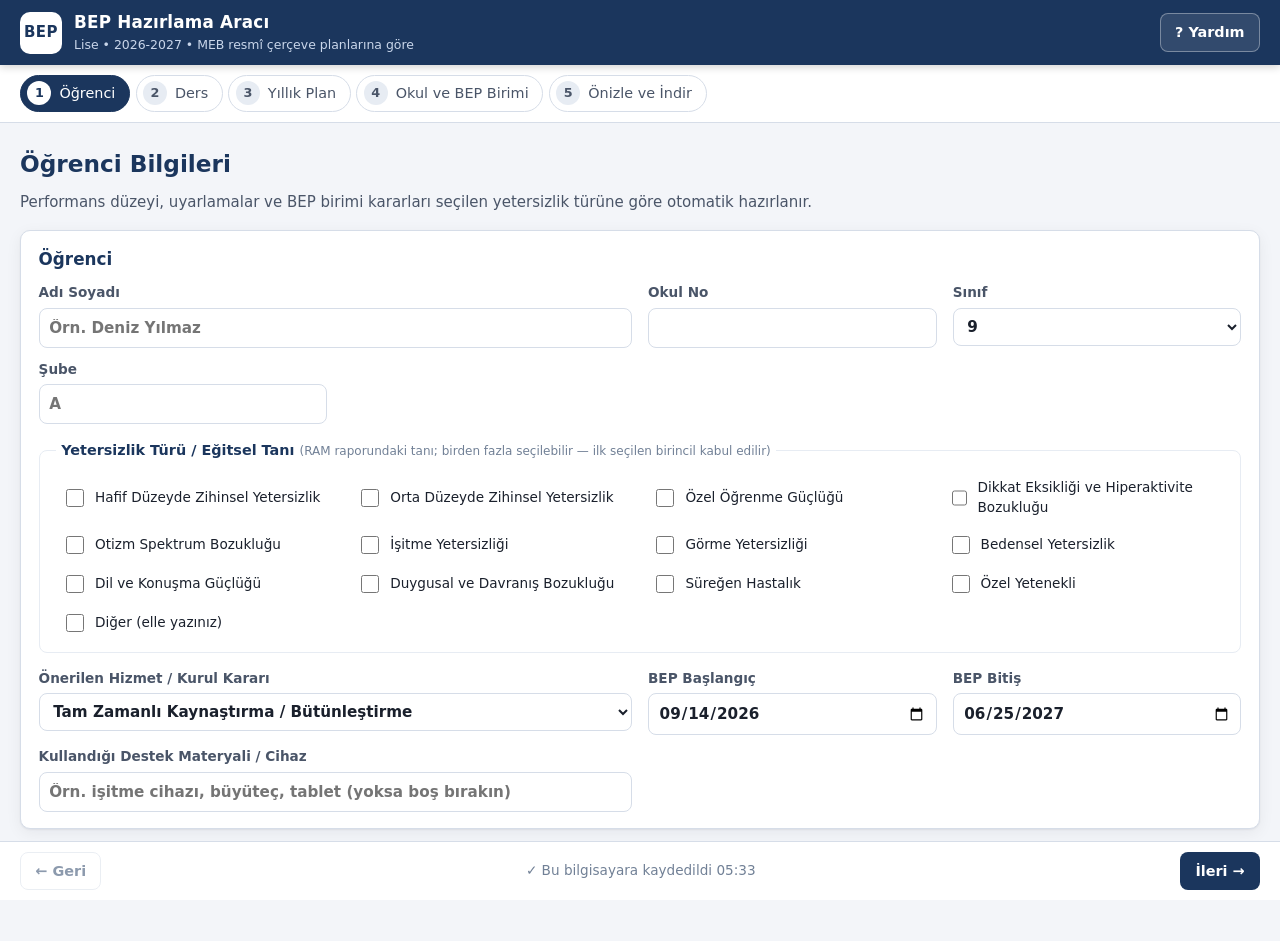
==== BEP_Hazirlama_Uygulamasi.html @ c1d7ea72 "Plan seçeneklerinde uygulanacak haftalık saati göster Plan (okul türü) listesi çerçeve planın kendi " ====
<!doctype html>
<html lang="tr">
<head>
<meta charset="utf-8">
<meta name="viewport" content="width=device-width, initial-scale=1">
<title>BEP Hazırlama Aracı – Lise (2026-2027)</title>
<style>
/* BEP Hazırlama Aracı — Arayüz stilleri */
:root {
  --lacivert: #1b365d;
  --lacivert-2: #24487a;
  --mavi: #2b6cb0;
  --mavi-acik: #e8f0fb;
  --zemin: #f3f5f9;
  --kart: #ffffff;
  --cizgi: #d6dde8;
  --cizgi-2: #e7ecf3;
  --yazi: #1a202c;
  --yazi-2: #4a5568;
  --yazi-3: #718096;
  --yesil: #2f855a;
  --yesil-acik: #e6f4ec;
  --amber: #92400e;
  --amber-acik: #fef3c7;
  --kirmizi: #c53030;
  --kirmizi-acik: #fdecec;
  --golge: 0 1px 2px rgba(15, 23, 42, .06), 0 4px 16px rgba(15, 23, 42, .06);
  --yaricap: 10px;
  font-family: "Segoe UI", system-ui, -apple-system, "Helvetica Neue", Arial, sans-serif;
}
* { box-sizing: border-box; }
[hidden] { display: none !important; }
html, body { margin: 0; padding: 0; }
body { background: var(--zemin); color: var(--yazi); font-size: 15px; line-height: 1.45; padding-bottom: 76px; }
a { color: var(--mavi); }
h1, h2, h3 { margin: 0; color: var(--lacivert); }
h1 { font-size: 1.45rem; }
h2 { font-size: 1.05rem; margin-bottom: .75rem; }
h2 small, legend small, label small { color: var(--yazi-3); font-weight: 400; }
.gizli-etiket { position: absolute; width: 1px; height: 1px; overflow: hidden; clip: rect(0 0 0 0); }

/* Üst çubuk */
.sabit-ust { position: sticky; top: 0; z-index: 30; }
.ust-cubuk { position: relative; display: flex; align-items: center; justify-content: space-between; gap: 1rem; flex-wrap: wrap;
  background: var(--lacivert); color: #fff; padding: .6rem 1.25rem; box-shadow: 0 2px 8px rgba(0,0,0,.18); }
.marka { display: flex; align-items: center; gap: .75rem; }
.marka strong { display: block; font-size: 1.05rem; letter-spacing: .2px; }
.marka small { color: #c9d6ea; font-size: .78rem; }
.logo { display: inline-grid; place-items: center; width: 42px; height: 42px; border-radius: 10px; background: #fff; color: var(--lacivert); font-weight: 800; letter-spacing: .5px; }
.ust-eylemler { display: flex; align-items: center; gap: .4rem; flex-wrap: wrap; }
.ust-eylemler .dugme.ikincil { background: rgba(255,255,255,.1); color: #fff; border-color: rgba(255,255,255,.35); }
.ust-eylemler .dugme.ikincil:hover { background: rgba(255,255,255,.2); }

/* Adımlar */
.adimlar { display: flex; gap: .35rem; padding: .6rem 1.25rem; background: #fff; border-bottom: 1px solid var(--cizgi); overflow-x: auto; }
.adimlar button { display: flex; align-items: center; gap: .5rem; border: 1px solid var(--cizgi); background: #fff; color: var(--yazi-2); border-radius: 999px; padding: .35rem .85rem .35rem .4rem; cursor: pointer; white-space: nowrap; font: inherit; font-size: .9rem; }
.adimlar button b { display: inline-grid; place-items: center; width: 24px; height: 24px; border-radius: 50%; background: var(--cizgi-2); color: var(--yazi-2); font-size: .8rem; }
.adimlar button.aktif { background: var(--lacivert); border-color: var(--lacivert); color: #fff; }
.adimlar button.aktif b { background: #fff; color: var(--lacivert); }
.adimlar button.tamam b { background: var(--yesil); color: #fff; }

main { max-width: 1280px; margin: 0 auto; padding: 1.25rem; }
.panel-baslik { display: flex; flex-wrap: wrap; align-items: flex-end; justify-content: space-between; gap: .5rem 1rem; margin: .25rem 0 1rem; }
.panel-baslik p { margin: .25rem 0 0; color: var(--yazi-2); flex-basis: 100%; order: 2; }
.panel-baslik h1 { order: 1; }
.panel-baslik .dugme { order: 1; }

.kart { background: var(--kart); border: 1px solid var(--cizgi); border-radius: var(--yaricap); padding: 1rem 1.1rem; box-shadow: var(--golge); margin-bottom: 1rem; }

/* Form */
.izgara { display: grid; grid-template-columns: repeat(4, minmax(0, 1fr)); gap: .75rem 1rem; }
.izgara .genis { grid-column: span 2; }
.izgara .tam { grid-column: 1 / -1; }
@media (max-width: 900px) { .izgara { grid-template-columns: repeat(2, minmax(0, 1fr)); } }
@media (max-width: 560px) { .izgara { grid-template-columns: 1fr; } .izgara .genis { grid-column: auto; } }
label { display: flex; flex-direction: column; gap: .3rem; font-size: .85rem; font-weight: 600; color: var(--yazi-2); }
label.onay { flex-direction: row; align-items: center; gap: .5rem; font-weight: 500; color: var(--yazi); }
input, select, textarea { font: inherit; font-size: .95rem; color: var(--yazi); background: #fff; border: 1px solid var(--cizgi); border-radius: 8px; padding: .5rem .6rem; width: 100%; min-width: 0; }
input[type=checkbox], input[type=radio] { width: 18px; height: 18px; accent-color: var(--lacivert); }
input[type=range] { padding: 0; }
textarea { resize: vertical; line-height: 1.45; }
input:focus, select:focus, textarea:focus, button:focus-visible { outline: 3px solid rgba(43,108,176,.35); outline-offset: 1px; border-color: var(--mavi); }
fieldset { border: 1px solid var(--cizgi-2); border-radius: 8px; margin: 1rem 0; padding: .75rem 1rem; }
legend { font-weight: 700; color: var(--lacivert); padding: 0 .35rem; font-size: .9rem; }
.secim-izgarasi { display: grid; grid-template-columns: repeat(auto-fill, minmax(250px, 1fr)); gap: .35rem .75rem; }
.secim-izgarasi label { flex-direction: row; align-items: center; font-weight: 500; color: var(--yazi); gap: .5rem; padding: .3rem .4rem; border-radius: 6px; }
.secim-izgarasi label:hover { background: var(--mavi-acik); }
.secim-izgarasi .sira { display: inline-grid; place-items: center; min-width: 20px; height: 20px; border-radius: 50%; background: var(--lacivert); color: #fff; font-size: .7rem; font-weight: 700; }

/* Düğmeler */
.dugme { display: inline-flex; align-items: center; justify-content: center; gap: .35rem; font: inherit; font-size: .9rem; font-weight: 600; border-radius: 8px; padding: .5rem .9rem; border: 1px solid transparent; cursor: pointer; text-decoration: none; transition: background .15s, box-shadow .15s; white-space: nowrap; }
.dugme.birincil { background: var(--lacivert); color: #fff; }
.dugme.birincil:hover { background: var(--lacivert-2); }
.dugme.ikincil { background: #fff; color: var(--lacivert); border-color: var(--cizgi); }
.dugme.ikincil:hover { background: var(--mavi-acik); }
.dugme.tehlike-cizgi { background: #fff; color: var(--kirmizi); border-color: #f2b8b8; }
.dugme.kucuk { padding: .3rem .6rem; font-size: .8rem; }
.dugme.buyuk { padding: .8rem 1.3rem; font-size: 1rem; }
.dugme:disabled { opacity: .5; cursor: not-allowed; }
.eylem-satiri { display: flex; align-items: center; gap: .75rem; flex-wrap: wrap; margin-top: .75rem; }

.bilgi-kutusu { margin-top: .75rem; background: var(--mavi-acik); border: 1px solid #c9dbf2; border-radius: 8px; padding: .65rem .8rem; font-size: .88rem; color: var(--lacivert); }
.bilgi-kutusu:empty { display: none; }
.bilgi-kutusu ul { margin: .35rem 0 0 1.1rem; padding: 0; }
.uyari-kutusu { margin: .75rem 0; background: var(--amber-acik); border: 1px solid #f6d77f; border-radius: 8px; padding: .65rem .8rem; color: var(--amber); font-size: .9rem; }
.hata-kutusu { background: var(--kirmizi-acik); border-color: #f2b8b8; color: var(--kirmizi); }
.aciklama { color: var(--yazi-2); font-size: .88rem; margin: .25rem 0 .75rem; }
.durum-metni { color: var(--yazi-3); font-size: .85rem; }
details.ek-ayar { margin-top: .6rem; font-size: .88rem; }
details.ek-ayar summary { cursor: pointer; color: var(--mavi); }
details.ek-ayar label { margin-top: .5rem; }

/* Öneri çipleri */
.cipler { display: flex; flex-wrap: wrap; gap: .35rem; margin-bottom: .5rem; }
.cip { font: inherit; font-size: .8rem; text-align: left; border: 1px dashed #9fb6d6; background: #f7faff; color: var(--lacivert); border-radius: 14px; padding: .25rem .65rem; cursor: pointer; max-width: 100%; }
.cip:hover { background: var(--mavi-acik); border-style: solid; }
.cip::before { content: "+ "; font-weight: 700; }
.seviye-oneriler { display: grid; gap: .5rem; margin-bottom: .6rem; }
.seviye-satiri { display: flex; flex-wrap: wrap; align-items: center; gap: .35rem; font-size: .82rem; }
.seviye-satiri b { min-width: 170px; color: var(--lacivert); }

/* Plan düzenleyici */
.ayarlar-kart .izgara { align-items: end; }
.sinav-girisleri { display: flex; gap: .4rem; }
.sinav-girisleri input { width: 68px; }
.plan-duzenleyici { background: #fff; border: 1px solid var(--cizgi); border-radius: var(--yaricap); box-shadow: var(--golge); overflow: auto; max-height: 72vh; }
.plan-duzenleyici:empty { display: none; }
table.plan { border-collapse: separate; border-spacing: 0; width: 100%; min-width: 1150px; font-size: .82rem; }
table.plan th { position: sticky; top: 0; z-index: 2; background: var(--lacivert); color: #fff; text-align: left; padding: .45rem .5rem; font-size: .75rem; letter-spacing: .2px; }
table.plan td { border-bottom: 1px solid var(--cizgi-2); border-right: 1px solid var(--cizgi-2); padding: .3rem; vertical-align: top; }
table.plan tr.ay-sonu td { border-bottom: 3px solid var(--lacivert); }
table.plan td.hafta-hucre { width: 98px; background: #f8fafc; font-weight: 700; color: var(--lacivert); font-size: .78rem; }
table.plan td.hafta-hucre small { display: block; font-weight: 500; color: var(--yazi-2); }
table.plan td.hafta-hucre .ay { display: inline-block; margin-bottom: .2rem; padding: 0 .35rem; border-radius: 4px; background: var(--mavi-acik); font-size: .68rem; }
table.plan td.hafta-hucre .sinav-rozet { display: inline-block; margin-top: .25rem; background: #fde68a; color: #7c2d12; font-size: .65rem; padding: 0 .3rem; border-radius: 4px; }
table.plan textarea { font-size: .8rem; padding: .35rem .4rem; border-color: transparent; background: transparent; min-height: 64px; resize: vertical; border-radius: 6px; }
table.plan textarea:hover { border-color: var(--cizgi); background: #fff; }
table.plan textarea:focus { background: #fff; }
table.plan textarea.duzenlendi { background: #fffbea; border-color: #f6d77f; }
table.plan tr.tatil td { background: var(--amber-acik); color: var(--amber); font-weight: 700; text-align: center; padding: .5rem; }
table.plan tr.ozel td.hafta-hucre { background: #eef6f1; }
table.plan .kda-araclar { display: flex; gap: .3rem; margin-top: .2rem; }
table.plan .kda-araclar select { font-size: .74rem; padding: .2rem .3rem; border-radius: 6px; color: var(--yazi-2); }
.sutun-genislik-unite { width: 15%; } .sutun-genislik-kda { width: 30%; }

/* Uyarlama listeleri */
.uyarlama-listesi { display: grid; gap: .5rem; }
.uyarlama { display: grid; grid-template-columns: 26px 260px 1fr 34px; gap: .5rem; align-items: start; padding: .45rem; border: 1px solid var(--cizgi-2); border-radius: 8px; background: #fbfcfe; }
.uyarlama.pasif { opacity: .55; }
.uyarlama input[type=checkbox] { margin-top: .55rem; }
.uyarlama textarea { min-height: 54px; }
@media (max-width: 900px) { .uyarlama { grid-template-columns: 26px 1fr 34px; } .uyarlama textarea { grid-column: 2 / 4; } }
.sil-dugme { border: 1px solid var(--cizgi); background: #fff; color: var(--kirmizi); border-radius: 6px; cursor: pointer; height: 32px; font-size: 1rem; }
.izleme-satiri { display: grid; grid-template-columns: 70px 1fr 1fr; gap: .5rem; margin-bottom: .5rem; align-items: start; }
.izleme-satiri b { color: var(--lacivert); padding-top: .5rem; }
@media (max-width: 900px) { .izleme-satiri { grid-template-columns: 60px 1fr; } .izleme-satiri textarea:last-child { grid-column: 2; } }
.ozel-unite { display: grid; grid-template-columns: 1fr 120px 34px; gap: .5rem; margin-bottom: .6rem; padding: .6rem; border: 1px solid var(--cizgi-2); border-radius: 8px; background: #fbfcfe; }
.ozel-unite textarea { grid-column: 1 / -1; }

/* Önizleme */
.indirme-cubugu { display: flex; align-items: center; gap: .75rem; flex-wrap: wrap; margin-bottom: 1rem; }
.indirme-cubugu .olcek { flex-direction: row; align-items: center; margin-left: auto; font-weight: 500; }
.indirme-cubugu .olcek input { width: 160px; }
.kontrol-listesi { display: grid; gap: .35rem; margin-bottom: 1rem; }
.kontrol-listesi:empty { display: none; }
.kontrol { display: flex; gap: .5rem; align-items: flex-start; padding: .45rem .7rem; border-radius: 8px; font-size: .88rem; }
.kontrol.tamam { background: var(--yesil-acik); color: var(--yesil); }
.kontrol.uyari { background: var(--amber-acik); color: var(--amber); }
.kontrol.hata { background: var(--kirmizi-acik); color: var(--kirmizi); }
.kontrol button { margin-left: auto; }
.onizleme-kapsayici { background: #e2e8f0; border-radius: var(--yaricap); padding: 1rem; overflow: auto; max-height: 80vh; }
.onizleme-kapsayici .sayfa { zoom: var(--olcek, .6); }

/* Alt gezinme */
.alt-gezinme { position: fixed; left: 0; right: 0; bottom: 0; z-index: 25; display: flex; justify-content: space-between; align-items: center; gap: 1rem; padding: .6rem 1.25rem; background: rgba(255,255,255,.96); border-top: 1px solid var(--cizgi); backdrop-filter: blur(4px); }

/* Diyaloglar ve bildirim */
.diyalog { border: none; border-radius: 12px; padding: 1.25rem 1.4rem; max-width: 760px; width: calc(100% - 2rem); box-shadow: 0 20px 60px rgba(0,0,0,.3); }
.diyalog.genis-diyalog { max-width: 980px; }
.diyalog::backdrop { background: rgba(15,23,42,.45); }
.diyalog textarea { width: 100%; }
.diyalog-alt { display: flex; justify-content: flex-end; gap: .5rem; margin-top: 1rem; }
.bildirim { position: fixed; right: 1rem; bottom: 84px; z-index: 50; display: grid; gap: .5rem; }
.bildirim div { background: var(--lacivert); color: #fff; padding: .6rem .9rem; border-radius: 8px; box-shadow: var(--golge); font-size: .9rem; max-width: 380px; animation: gir .2s ease-out; }
.bildirim div.hata { background: var(--kirmizi); }
@keyframes gir { from { transform: translateY(8px); opacity: 0; } to { transform: none; opacity: 1; } }
#yardimIcerik h2 { margin-top: 1rem; }
#yardimIcerik li { margin-bottom: .3rem; }
#yazdirma-alani { display: none; }

@media print {
  body { background: #fff; padding: 0; }
  .ust-cubuk, .adimlar, main, .alt-gezinme, .bildirim, dialog { display: none !important; }
  #yazdirma-alani { display: block !important; }
}

</style>
</head>
<body>

<div class="sabit-ust">
<header class="ust-cubuk">
  <div class="marka">
    <span class="logo" aria-hidden="true">BEP</span>
    <div>
      <strong>BEP Hazırlama Aracı</strong>
      <small>Lise • <span id="egitimYiliEtiket">2026-2027</span> • MEB resmî çerçeve planlarına göre</small>
    </div>
  </div>
  <div class="ust-eylemler">
    <button type="button" id="btnYardim" class="dugme ikincil" title="Kullanım ve kaynaklar">? Yardım</button>
  </div>
</header>

<nav class="adimlar" id="adimlar" aria-label="Adımlar">
  <button type="button" data-adim="1"><b>1</b><span>Öğrenci</span></button>
  <button type="button" data-adim="2"><b>2</b><span>Ders</span></button>
  <button type="button" data-adim="3"><b>3</b><span>Yıllık Plan</span></button>
  <button type="button" data-adim="4"><b>4</b><span>Okul ve BEP Birimi</span></button>
  <button type="button" data-adim="5"><b>5</b><span>Önizle ve İndir</span></button>
</nav>
</div>

<main id="icerik">
  <!-- ADIM 1 -->
  <section class="panel" data-panel="1">
    <div class="panel-baslik">
      <h1>Öğrenci Bilgileri</h1>
      <p>Performans düzeyi, uyarlamalar ve BEP birimi kararları seçilen yetersizlik türüne göre otomatik hazırlanır.</p>
    </div>
    <div class="kart">
      <h2>Öğrenci</h2>
      <div class="izgara">
        <label class="genis">Adı Soyadı<input data-alan="ogrenci.ad" placeholder="Örn. Deniz Yılmaz" autocomplete="off"></label>
        <label>Okul No<input data-alan="ogrenci.no" inputmode="numeric"></label>
        <label>Sınıf
          <select data-alan="ogrenci.sinif">
            <option value="H">Hazırlık</option><option value="9">9</option><option value="10">10</option><option value="11">11</option><option value="12">12</option>
          </select>
        </label>
        <label>Şube<input data-alan="ogrenci.sube" maxlength="4" placeholder="A"></label>
      </div>
      <fieldset class="yetersizlik">
        <legend>Yetersizlik Türü / Eğitsel Tanı <small>(RAM raporundaki tanı; birden fazla seçilebilir — ilk seçilen birincil kabul edilir)</small></legend>
        <div id="yetersizlikListesi" class="secim-izgarasi"></div>
        <label id="yetersizlikDigerKutu" hidden>Diğer tanı<input data-alan="ogrenci.yetersizlikMetni"></label>
      </fieldset>
      <div class="izgara">
        <label class="genis">Önerilen Hizmet / Kurul Kararı
          <select data-alan="ogrenci.hizmet">
            <option>Tam Zamanlı Kaynaştırma / Bütünleştirme</option>
            <option>Yarı Zamanlı Kaynaştırma / Bütünleştirme (Özel Eğitim Sınıfı)</option>
            <option>Tam Zamanlı Kaynaştırma / Bütünleştirme + Destek Eğitim Odası</option>
            <option>Evde / Hastanede Eğitim</option>
          </select>
        </label>
        <label>BEP Başlangıç<input type="date" data-alan="ogrenci.bepBaslangic"></label>
        <label>BEP Bitiş<input type="date" data-alan="ogrenci.bepBitis"></label>
        <label class="genis">Kullandığı Destek Materyali / Cihaz<input data-alan="ogrenci.cihaz" placeholder="Örn. işitme cihazı, büyüteç, tablet (yoksa boş bırakın)"></label>
      </div>
    </div>
  </section>

  <!-- ADIM 2 -->
  <section class="panel" data-panel="2" hidden>
    <div class="panel-baslik">
      <h1>Ders ve Plan Kaynağı</h1>
      <p>Haftalık konu ve öğrenme çıktıları, MEB’in 2026-2027 resmî çerçeve yıllık planlarından otomatik gelir.</p>
    </div>
    <div class="kart">
      <div class="izgara">
        <label>Okul Türü
          <select data-alan="okul.tur">
            <option value="anadolu">Anadolu Lisesi</option>
            <option value="mtal">Mesleki ve Teknik Anadolu Lisesi</option>
            <option value="fen">Fen Lisesi</option>
            <option value="sosyal">Sosyal Bilimler Lisesi</option>
            <option value="aihl">Anadolu İmam Hatip Lisesi</option>
            <option value="diger">Diğer (Güzel Sanatlar, Spor, Çok Programlı vb.)</option>
          </select>
        </label>
        <label class="genis">Ders<select id="dersSec"></select></label>
        <label>Sınıf Düzeyi<select id="sinifSec"></select></label>
        <label class="genis">Plan (okul türü)<select id="planSec"></select></label>
        <label>Haftalık Ders Saati<input type="number" min="1" max="40" data-alan="ders.saat" id="saatGir"></label>
      </div>
      <div id="saatUyari" class="uyari-kutusu" hidden></div>
      <div id="planBilgi" class="bilgi-kutusu"></div>
    </div>
    <div class="kart" id="ozelDersKart" hidden>
      <h2>Meslek Dersi / Listede Olmayan Ders</h2>
      <p class="aciklama">Mesleki ve Teknik Eğitim Genel Müdürlüğü meslek dersleri için haftalık çerçeve plan yayımlamaz; öğrenme birimleri ve kazanımlar <a href="https://meslek.meb.gov.tr/dersbilgi" target="_blank" rel="noopener">Ders Bilgi Formlarında (meslek.meb.gov.tr)</a> yer alır. Öğrenme birimlerini ve kazanımlarını buraya yazın/yapıştırın; araç bunları 36 haftaya ders saatlerine göre dağıtır.</p>
      <div class="izgara">
        <label class="genis">Dersin Adı<input data-alan="ders.ozel.ad" placeholder="Örn. Mesleki Gelişim Atölyesi"></label>
        <label>Sınıf<select data-alan="ders.ozel.sinif"><option value="9">9</option><option value="10">10</option><option value="11">11</option><option value="12">12</option></select></label>
      </div>
      <div id="ozelUniteler"></div>
      <button type="button" class="dugme ikincil kucuk" id="btnOzelUniteEkle">+ Öğrenme birimi / ünite ekle</button>
    </div>
  </section>

  <!-- ADIM 3 -->
  <section class="panel" data-panel="3" hidden>
    <div class="panel-baslik">
      <h1>Bireyselleştirilmiş Yıllık Plan</h1>
      <p>Plan; resmî takvim (37 hafta + tatiller), seçilen dersin resmî çerçeve planı ve öğrencinin tanısına göre otomatik üretilir. Tüm hücreler düzenlenebilir.</p>
    </div>
    <div class="kart ayarlar-kart">
      <div id="otomatikAyarlar" class="bilgi-kutusu"></div>
      <div class="izgara">
        <label class="genis">BEP Yazılı Sınav Haftaları <small>(dönem başına 2 sınav – OKY Md. 45/1-a)</small>
          <span class="sinav-girisleri" id="sinavHaftalari"></span>
        </label>
        <label class="onay"><input type="checkbox" data-alan="ayarlar.donemSayfa"> 2. dönemi yeni sayfada başlat</label>
      </div>
      <div class="eylem-satiri">
        <button type="button" class="dugme birincil" id="btnPlanOlustur">Planı Oluştur / Yenile</button>
        <span id="planDurum" class="durum-metni"></span>
      </div>
    </div>
    <div id="planUyari" class="uyari-kutusu" hidden></div>
    <div id="planTablosu" class="plan-duzenleyici"></div>
  </section>

  <!-- ADIM 4 -->
  <section class="panel" data-panel="4" hidden>
    <div class="panel-baslik">
      <h1>Okul ve BEP Geliştirme Birimi</h1>
      <p>Okul ve birim bilgileri bir sonraki BEP için otomatik hatırlanır. Bilgiler yalnızca bu bilgisayarda (tarayıcıda) saklanır; hiçbir yere gönderilmez.</p>
    </div>
    <div class="kart">
      <h2>Okul Bilgileri</h2>
      <div class="izgara">
        <label>İl<input data-alan="okul.il" placeholder="Örn. Karaman"></label>
        <label>İlçe<input data-alan="okul.ilce" placeholder="Örn. Merkez"></label>
        <label class="genis">Okul Adı<input data-alan="okul.ad" placeholder="Örn. … Mesleki ve Teknik Anadolu Lisesi"></label>
        <label>Okul Müdürü<input data-alan="okul.mudur" placeholder="Adı Soyadı"></label>
      </div>
      <div class="bilgi-kutusu" id="ustBaslikOnizleme"></div>
      <details class="ek-ayar"><summary>Belge üst başlığını elle değiştir</summary>
        <label>2. satır (Valilik/Kaymakamlık)<input data-alan="okul.baslikSatiri2" placeholder="Boş bırakılırsa il/ilçeye göre otomatik yazılır"></label>
      </details>
    </div>

    <div class="kart">
      <h2>BEP Geliştirme Birimi ve Tasdik <small>(ÖEHY Md. 47)</small></h2>
      <div class="izgara">
        <label>BEP Birim Başkanı<input data-alan="kurul.baskan" placeholder="Adı Soyadı"></label>
        <label>Başkanın Unvanı<input data-alan="kurul.baskanUnvan" placeholder="Müdür Yardımcısı"></label>
        <label>Ders Öğretmeni<input data-alan="ders.ogretmen" placeholder="BEP hazırlanan dersin öğretmeni"></label>
        <label>Rehber Öğretmen / Psikolojik Danışman<input data-alan="kurul.rehberOgretmen" placeholder="Adı Soyadı"></label>
        <label>Sınıf Rehber Öğretmeni<input data-alan="kurul.sinifRehber" placeholder="Öğrencinin sınıf rehber öğretmeni"></label>
        <label>Öğrenci Velisi<input data-alan="kurul.veli" placeholder="Anne / Baba / Vasi" autocomplete="off"></label>
        <label>Birim Toplantı / İmza Tarihi<input type="date" data-alan="kurul.tarih"></label>
        <label>Uygulamaya Başlama Tarihi<input type="date" data-alan="tasdik.uygulamaTarihi"></label>
        <label>Müdür Onay Tarihi<input type="date" data-alan="tasdik.tarih"></label>
        <label class="onay tam"><input type="checkbox" data-alan="ayarlar.kvkkNotu"> Belgeye KVKK uyarı notunu ekle</label>
      </div>
      <p class="aciklama">Boş bırakılan ad ve tarihler belgede elle doldurulmak üzere noktalı satır olarak bırakılır. Veli ve sınıf rehber öğretmeni her öğrenci için ayrıca yazılır.</p>
    </div>
  </section>

  <!-- ADIM 5 -->
  <section class="panel" data-panel="5" hidden>
    <div class="panel-baslik">
      <h1>Önizle ve İndir</h1>
      <p>Word belgesi düzenlenebilir biçimde iner. PDF için “Yazdır” düğmesinden “PDF olarak kaydet”i seçin.</p>
    </div>
    <div class="indirme-cubugu">
      <button type="button" class="dugme birincil buyuk" id="btnWord">⬇ Word Belgesi İndir (.docx)</button>
      <button type="button" class="dugme ikincil buyuk" id="btnYazdir">🖨 Yazdır / PDF</button>
      <label class="olcek">Önizleme boyutu <input type="range" id="olcekAyar" min="35" max="100" value="60"></label>
    </div>
    <div id="kontrolListesi" class="kontrol-listesi"></div>
    <div id="onizleme" class="onizleme-kapsayici"></div>
  </section>
</main>

<footer class="alt-gezinme">
  <button type="button" class="dugme ikincil" id="btnGeri">← Geri</button>
  <span id="kayitDurumu" class="durum-metni" aria-live="polite"></span>
  <button type="button" class="dugme birincil" id="btnIleri">İleri →</button>
</footer>

<dialog id="yardimDiyalog" class="diyalog genis-diyalog">
  <form method="dialog">
    <div id="yardimIcerik"></div>
    <div class="diyalog-alt"><button class="dugme birincil" value="kapat">Kapat</button></div>
  </form>
</dialog>

<div id="bildirim" class="bildirim" role="status" aria-live="polite"></div>
<div id="yazdirma-alani"></div>

<script>
/* data/dersler.js */
/* Otomatik üretilmiştir: tools/veri_olustur.py — elle düzenlemeyin. */
window.BEP_VERI = {"meta":{"egitimYili":"2026-2027","olusturma":"2026-10-04","kaynaklar":[{"ad":"MEB OGM – TYMM 2026-2027 Ortaöğretim Taslak Çerçeve Yıllık Planları","url":"https://tymm.meb.gov.tr/taslak-cerceve-planlari/ortaogretim"},{"ad":"MEB DÖGM – 2026-2027 Çerçeve Yıllık Planlar","url":"https://dogm.meb.gov.tr/www/cerceve-yillik-planlar/icerik/2257"},{"ad":"MEB TYMM Öğretim Programları (ünite sayfaları)","url":"https://tymm.meb.gov.tr/ogretim-programlari"}]},"dersler":[{"id":"turk-dili-ve-edebiyati","ad":"Türk Dili ve Edebiyatı","grup":"Türk Dili ve Edebiyatı","planlar":[{"id":"anadolu-H","sinif":"H","okul":"anadolu","etiket":"Anadolu Lisesi","program":"TYMM","saat":4,"kaynak":"MEB OGM 2026-2027 Taslak Çerçeve Yıllık Planı (tymm.meb.gov.tr – 2026-2027 ANADOLU LİSESİ 9,10,11, 12. SINIF TASLAK YILLIK PLAN son.xlsx / HAZIRLIK SINIFI)","uniteler":[{"ad":"1. TEMA: SANATIN DİLİ","destek":"Öğrencilere imge ve örtük iletilerin daha az yer aldığı, anlamın daha açık verildiği, ahenk unsurlarının ön planda olduğu bir şiir verilip şiirle ilgili temel kavramların yer aldığı çalışma yaptırılabilir. Güncelleme tarihi: 05.08.2026","saat":34},{"ad":"2. TEMA: SÖZÜN PEŞİNDE","destek":"Öğrenme sürecinde öğrencilere bir gezi yazısı, şiir ya da tiyatro eseri değerlendirilirken hangi temel unsurların göz önünde bulundurulması gerektiğine ilişkin bilgi görselleri, dijital araçlar, çalışma yaprağı vb. önerilebilir. Ardından öğrencilerin gezi yazısı ile ilgili bir programı veya bir tiyatro oyununu izlemeleri sağlanabilir. Güncelleme tarihi: 05.08.2026","saat":34},{"ad":"3. TEMA: OKURUN DÜNYASI","destek":"Öğrencilerden ön bilgilerine uygun hikâye okumaları ve hikâye haritası oluşturmaları istenebilir. Öğrencilere deneme yazısının temel özellikleri, unsurları ve yazılmış deneme örneklerinin yer aldığı çalışma yaprağı verilebilir. Daha sonra istedikleri bir konuda kısa deneme yazısı yazmaları istenebilir. Güncelleme tarihi: 26.08.2026","saat":34},{"ad":"4. TEMA: SÖZÜN EBRUSU","destek":"Öğrencilerin tema çerçevesinde işlenen metinlerdeki anlamını bilmedikleri söz varlığı unsurlarının anlamlarını tespit etmelerine yönelik çalışmalar yapılabilir. Güncelleme tarihi: 26.08.2026","saat":34}],"haftalar":[{"h":1,"s":4,"u":[0],"k":"Okuma: şiir, anı","c":[["TDE2.1","“Sanatın Dili” temasında ele alınan metinlerde okumayı yönetebilme"]],"b":["Metni okumaya başlamadan önce okuma amacını belirler.","Okuyacağı metnin başlık ve görsellerinden hareketle metnin içeriğine, türüne veya yazılış amacına yönelik tahminde bulunur.","Okuyacağı metin için uygun okuma yöntem ve stratejisi seçer.","Seçtiği okuma stratejisi ile okumayı sürdürür."],"o":["Çalışma kâğıdı","Kontrol listesi","Dereceli puanlama anahtarı","Kısa cevaplı sorular","Kavram haritası","Çıkış kartı"],"g":["15 Temmuz Demokrasi ve Millî Birlik Günü"]},{"h":2,"s":4,"u":[0],"k":"Okuma: şiir, anı","c":[["TDE2.2","“Sanatın Dili” temasında ele alınan metinlerde anlam oluşturabilme"]],"b":["Okuma metnindeki bilgiler ile ön bilgileri arasında bağlantı kurar.","Metindeki söz varlığının anlamını bağlamdan hareketle belirler.","Metinde açıkça sunulan bilgileri belirler.","Metinden hareketle çıkarımlar yapar.","Metinde açıkça ifade edilen neden-sonuç, koşul, varsayım bilgilerini belirler."]},{"h":3,"s":4,"u":[0],"k":"Okuma: şiir, anı | Konuşma: Bir fotoğraftan yola çıkarak bir anı anlatabilme","c":[["TDE2.2","“Sanatın Dili” temasında ele alınan metinlerde anlam oluşturabilme"],["TDE3.1","Kişisel bilgi ve deneyimlerini edebî bir dil ile aktardığı konuşmasını yönetebilme"]],"b":["Metin öncesi tahminleri ile okuma içeriğini karşılaştırır.","Okuduğu metinleri belirlenen ölçütlere (içerik, tür, şekil, dönem, zihniyet, üslup ve ileti) göre karşılaştırır.","Okuduğu metinleri belirlenen ölçütlere (içerik, tür, şekil, dönem, zihniyet, üslup ve ileti) göre sınıflandırır.","Metindeki gerçek ve kurgu arasındaki farkı belirler.","Metindeki öznel ve nesnel ifadeleri ayırt eder."]},{"h":4,"s":4,"u":[0],"k":"Konuşma: Bir fotoğraftan yola çıkarak bir anı anlatabilme","c":[["TDE3.2","Yaşadıklarını; duygu, düşünce ve etkilenmelerini yansıttığı konuşmasına yönelik içerik oluşturabilme"],["TDE3.3","Yaşadıklarını; duygu, düşünce ve etkilenmelerini yansıttığı konuşmasına yönelik kural uygulayabilme"]],"b":["Konuşmasında belirlediği amaca yönelik ön bilgileriyle bağlantı kurar.","Hedef kitlenin özelliklerine yönelik tahminlerde bulunarak konuşmasının giriş, gelişme ve sonuç bölümlerini tasarlar.","Konuşmasının amacına uygun ana düşünceyi belirlerken karşılaştırma içeren iletiler oluşturur.","Dilin kullanım alanına (özel, mesleki, kamusal alan ve eğitim alanı) göre konuşmasının içeriğini belirler.","Konuşmasının türüne göre bilgi toplar (Hazırlıklı konuşmada bilgi toplar, hazırlıksız konuşmada not alır.)."]},{"h":5,"s":4,"u":[0],"k":"Konuşma: Bir fotoğraftan yola çıkarak bir anı anlatabilme | Dinleme/İzleme: çok modlu metin (Söyleşi)","c":[["TDE3.4","Kişisel bilgi ve deneyimlerini edebî bir dil ile aktardığı konuşma sürecini değerlendirebilme"],["TDE1.1","“Sanatın Dili” temasında ele alınan metinlerde dinlemeyi/izlemeyi yönetebilme"]],"b":["Konuşma sürecindeki davranış, duygu ve düşüncelerini değerlendirir.","Konuşmasını içerik yönünden değerlendirir.","Konuşmasını dil ve anlatım yönünden değerlendirir.","Konuşmasını paydaşların görüşlerine göre değerlendirir.","Genel geri bildirimlere bağlı olarak bundan sonra yapacağı konuşmalar için kendisine yeni hedefler belirler."]},{"h":6,"s":4,"u":[0],"k":"Dinleme/İzleme: çok modlu metin (Söyleşi)","c":[["TDE1.2","“Sanatın Dili” temasında ele alınan metinlerde anlam oluşturabilme"]],"b":["Dinleme/izleme metnindeki bilgiler ile ön bilgileri arasında bağlantı kurar.","Dinlediği/izlediği metindeki söz varlığının anlamını bağlamdan hareketle belirler.","Dinlediği/izlediği metinde açıkça sunulan bilgileri belirler.","Dinlediği/izlediği metinlerden hareketle çıkarımlar yapar.","Dinlediği/izlediği metinde açıkça ifade edilen neden-sonuç, koşul, varsayım bilgilerini belirler."]},{"h":7,"s":4,"u":[0],"k":"Dinleme/İzleme: çok modlu metin (Söyleşi) | Yazma: Dinlediği metne bağlama uygun sorular ekleyip bu soruları cevaplayabilme","c":[["TDE1.2","“Sanatın Dili” temasında ele alınan metinlerde anlam oluşturabilme"],["TDE4.1","Bağlama uygun bir şekilde geliştireceği soru-cevap biçimindeki yazısını yönetebilme"]],"b":["Metni dinleme/izleme sürecinden önce metne ilişkin tahminleri ile dinledikten/izledikten sonraki tespitlerini karşılaştırır.","Dinlediği/izlediği metinleri belirlenen ölçütlere (içerik, tür, şekil, dönem, zihniyet, üslup, ileti) göre karşılaştırır.","Dinlediği/izlediği metinleri belirlenen ölçütlere (içerik, tür, şekil, dönem, zihniyet, üslup, ileti) göre sınıflandırır.","Dinlediği/izlediği metinde gerçek ve kurgu arasındaki farkı belirler.","Dinlediği/izlediği metindeki öznel ve nesnel ifadeleri ayırt eder."],"g":["Cumhuriyet Bayramı (29 Ekim)"]},{"h":8,"s":4,"u":[0],"k":"Yazma: Dinlediği metne bağlama uygun sorular ekleyip bu soruları cevaplayabilme","c":[["TDE4.2","Metin içeriğine, bağlama ve üsluba uygun yazısı için içerik oluşturabilme"],["TDE4.3","Metin içeriğine, bağlama ve üsluba uygun yazısı için kural uygulayabilme"]],"b":["Yazma amacına yönelik ön bilgileriyle bağlantı kurar.","Hedef kitlenin özelliklerine yönelik tahminlerde bulunarak yazacağı metnin türünü ve içeriğini belirler.","Yazacağı metnin türüne göre kullanacağı yapı unsurlarını belirler.","Yazma amacı ve yazacağı metnin özelliklerine göre ana düşünceye ve vermek istediği iletiye karar verir.","Planını oluştururken karşılaştırma içeren iletiler oluşturur."]},{"h":9,"s":4,"u":[0,1],"k":"Yazma: Dinlediği metne bağlama uygun sorular ekleyip bu soruları cevaplayabilme | Okuma: tiyatro, gezi yazısı","c":[["TDE4.4","Metin içeriğine, bağlama ve üsluba uygun bir şekilde oluşturduğu yazısına ilişkin yazma sürecini değerlendirebilme"],["TDE2.1","“Sözün Peşinde” temasında ele alınan metinlerde okumayı yönetebilme"]],"b":["Yazma sürecindeki davranış, duygu ve düşüncelerini değerlendirir.","Yazısını içerik yönünden değerlendirir.","Yazısını dil ve anlatım yönünden değerlendirir.","Yazısını paydaşların görüşlerine göre değerlendirir.","Genel geri bildirimlere bağlı olarak bundan sonra yazacağı metin ile ilgili kendisine yeni hedefler belirler."],"g":["Atatürk Haftası (10-16 Kasım)"]},{"h":10,"s":4,"u":[1],"k":"Okuma: tiyatro, gezi yazısı","c":[["TDE2.2","“Sözün Peşinde” temasında ele alınan metinlerde anlam oluşturabilme"]],"b":["Okuma metnindeki bilgiler ile ön bilgileri arasında bağlantı kurar.","Metindeki söz varlığının anlamını bağlamdan hareketle belirler.","Metinde açıkça sunulan bilgileri belirler.","Metinden hareketle çıkarımlar yapar.","Metinde açıkça ifade edilen neden-sonuç, koşul, varsayım bilgilerini belirler."],"o":["Çalışma kâğıdı","Dereceli puanlama anahtarı","Kısa cevaplı sorular","Öz değerlendirme formu","Akran değerlendirme formu","Performans görevi"],"g":["Öğretmenler Günü (24 Kasım)"]},{"h":11,"s":4,"u":[1],"k":"Okuma: tiyatro, gezi yazısı","c":[["TDE2.2","“Sözün Peşinde” temasında ele alınan metinlerde anlam oluşturabilme"]],"b":["Metin öncesi tahminleri ile okuma içeriğini karşılaştırır.","Okuduğu metinleri belirlenen ölçütlere (içerik, tür, şekil, dönem, zihniyet, üslup ve ileti) göre karşılaştırır.","Okuduğu metinleri belirlenen ölçütlere (içerik, tür, şekil, dönem, zihniyet, üslup ve ileti) göre sınıflandırır.","Metindeki gerçek ve kurgu arasındaki farkı belirler.","Metindeki öznel ve nesnel ifadeleri ayırt eder."],"g":["Dünya Engelliler Günü (3 Aralık)"]},{"h":12,"s":4,"u":[1],"k":"Konuşma: Gezip gördüğü yeri anlatan bir sunum hazırlayabilme","c":[["TDE3.1","Sözü etkili ve güzel kullanacağı akıcı bir konuşma sürecini yönetebilme"],["TDE3.2","Gözlem ve izlenimlerini etkili ve güzel bir biçimde sunmak için konuşma içeriği oluşturabilme"]],"b":["Konuşmasının amacına (edebî metin oluşturma, ikna etme, bilgilendirme vb.) karar verir.","Konuşmasının özelliklerini (hazırlıklı/hazırlıksız), süresini ve hedef kitlesini belirler.","Konuşmanın türüne uygun, yöntem ve stratejisini belirler.","Konuşmasında engelleri ortadan kaldırır.","Konuşma amacına uygun olarak seçtiği stratejiyi yapılandırır."]},{"h":13,"s":4,"u":[1],"k":"Konuşma: Gezip gördüğü yeri anlatan bir sunum hazırlayabilme","c":[["TDE3.3","Konuşmasında gözlem ve izlenimlerini etkili ve güzel bir biçimde sunmak için kural uygulayabilme"],["TDE3.4","Sözü etkili ve güzel kullandığı konuşma sürecini değerlendirebilme"]],"b":["Konuşmasına planına uygun bir şekilde başlar.","Konuşmasını dikkat çekici bir girişle başlatır.","Konuşmasını desteklemek amacıyla düşünceyi geliştirme yollarını kullanır.","Duygu, düşünce ve hayallerini kendine özgü bir üslupla ifade eder.","Söz varlığını bağlama uygun şekilde kullanır."]},{"h":14,"s":4,"u":[1],"k":"Dinleme/İzleme: çok modlu metin (Şiir)","c":[["TDE1.1","“Sözün Peşinde” temasında ele alınan metinlerde dinlemeyi/izlemeyi yönetebilme"]],"b":["Metni dinlemeye/izlemeye başlamadan önce dinleme/izleme amacını belirler.","Dinleme/izleme yapmadan önce metnin içerik ve türüne yönelik tahminlerde bulunur.","Dinleyeceği/izleyeceği metin için uygun dinleme/izleme yöntem ve stratejisi seçer.","Dinleme/izleme kurallarını uygulayarak dinlemeyi/izlemeyi sürdürür."]},{"h":15,"s":4,"u":[1],"k":"Dinleme/İzleme: çok modlu metin (Şiir)","c":[["TDE1.2","“Sözün Peşinde” temasında ele alınan metinlerden hareketle anlam oluşturabilme"]],"b":["Dinleme/izleme metnindeki bilgiler ile ön bilgileri arasında bağlantı kurar.","Dinlediği/izlediği metindeki söz varlığının anlamını bağlamdan hareketle belirler.","Dinlediği/izlediği metinde açıkça sunulan bilgileri belirler.","Dinlediği/izlediği metinlerden hareketle çıkarımlar yapar.","Dinlediği/izlediği metinde açıkça ifade edilen neden-sonuç, koşul, varsayım bilgilerini belirler."]},{"h":16,"s":4,"u":[1],"k":"Yazma: Temaya uygun bir şiir yazabilme","c":[["TDE4.1","Sözü etkili ve güzel kullanacağı yazma sürecini yönetebilme"],["TDE4.2","Duygularını, edindiği söz varlığını da kullanarak yansıtacağı bir yazı içeriği oluşturabilme"]],"b":["Yazma amacına (edebî metin oluşturma, ikna etme, bilgilendirme, resmî yazışma vb.) karar verir.","Yazacağı metnin özelliklerini, hedef kitlesini ve yazma süresini belirler.","Yazacağı metnin türüne uygun, kullanacağı yöntem ve stratejisini belirler.","Yazma süreci ile ilgili engelleri ortadan kaldırır.","Yazma amacına uygun olarak seçtiği stratejiyi yapılandırır."]},{"h":17,"s":4,"u":[1],"k":"Yazma: Temaya uygun bir şiir yazabilme","c":[["TDE4.3","Duygularını ifade ederken sözü etkili ve güzel kullanabildiği yazısında kural uygulayabilme"],["TDE4.4","Sözü etkili ve güzel kullandığı yazma sürecini değerlendirebilme"]],"b":["Yazmaya planına uygun bir şekilde başlar.","Yazısını dikkat çekici bir girişle başlatır.","Yazısını desteklemek amacıyla anlatım biçimi ve düşünceyi geliştirme yollarından yararlanır.","Duygu, düşünce ve hayallerini kendine özgü bir üslupla ifade eder.","Söz varlığını (deyim, atasözü, mecaz ve terim) bağlama uygun şekilde kullanır."]},{"h":18,"s":0,"u":[1]},{"h":19,"s":4,"u":[2],"k":"Okuma: hikâye; Ara Metin: Tema içeriğine uygun bir şiir; deneme","c":[["TDE2.1","“Okurun Dünyası” temasında ele alınan metinlerde okumayı yönetebilme"]],"b":["Metni okumaya başlamadan önce okuma amacını belirler.","Okuyacağı metnin başlık ve görsellerinden hareketle metnin içeriğine, türüne veya yazılış amacına yönelik tahminde bulunur.","Okuyacağı metin için uygun okuma yöntem ve stratejisi seçer.","Seçtiği okuma stratejisi ile okumayı sürdürür."]},{"h":20,"s":4,"u":[2],"k":"Okuma: hikâye; Ara Metin: Tema içeriğine uygun bir şiir; deneme","c":[["TDE2.2","“Okurun Dünyası” temasında ele alınan metinlerde anlam oluşturabilme"]],"b":["Okuma metnindeki bilgiler ile ön bilgileri arasında bağlantı kurar.","Metindeki söz varlığının anlamını bağlamdan hareketle belirler.","Metinde açıkça sunulan bilgileri belirler.","Metinlerden hareketle çıkarımlar yapar.","Metinde açıkça ifade edilen neden-sonuç, koşul, varsayım bilgilerini belirler."],"o":["Çalışma kâğıdı","Kontrol listesi","Dereceli puanlama anahtarı","Kısa cevaplı sorular","Açık uçlu sorular","Kavram haritası"]},{"h":21,"s":4,"u":[2],"k":"Okuma: hikâye; Ara Metin: Tema içeriğine uygun bir şiir; deneme | Yazma: Okuduğu hikâyenin bir bölümünü yeniden yazabilme","c":[["TDE2.3","“Okurun Dünyası” temasında ele alınan metinleri çözümleyebilme"],["TDE4.1","Duygu, düşünce ve hayal dünyasını etkili bir şekilde yansıtacağı bir yazma sürecini yönetebilme"]],"b":["Metindeki karakterlerin özelliklerini ve amaçlarını inceler.","Metindeki yapı unsurlarını belirler.","Metindeki dil ve anlatım özelliklerini belirler.","Metindeki dil işlevlerini belirler.","Okuduğu metni oluşturan şekil ve anlama dair birimler arasındaki ilişkileri belirler."]},{"h":22,"s":4,"u":[2],"k":"Yazma: Okuduğu hikâyenin bir bölümünü yeniden yazabilme","c":[["TDE4.2","Kurgusunu oluştururken, edindiği söz varlığını da kullanarak bir yazı içeriği oluşturabilme"],["TDE4.3","Duygu, düşünce ve hayal dünyasını kurgusuna yansıttığı yazısında kural uygulayabilme"]],"b":["Yazma amacına yönelik ön bilgileriyle bağlantı kurar.","Hedef kitlenin özelliklerine yönelik tahminlerde bulunarak yazacağı metnin türünü ve içeriğini belirler.","Yazacağı metnin türüne göre kullanacağı yapı unsurlarını belirler.","Yazma amacı ve yazacağı metnin özelliklerine göre ana düşünceye ve vermek istediği iletiye karar verir.","Planını oluştururken karşılaştırma içeren iletiler oluşturur."],"g":["İstiklâl Marşı'nın Kabulü ve Mehmet Akif Ersoy'u Anma Günü (12 Mart)"]},{"h":23,"s":4,"u":[2],"k":"Yazma: Okuduğu hikâyenin bir bölümünü yeniden yazabilme | Dinleme/İzleme: çok modlu metin (Belgesel)","c":[["TDE4.4","Duygu, düşünce ve hayal dünyasına yönelik yazma sürecini değerlendirebilme"],["TDE1.1","“Okurun Dünyası” temasında ele alınan metinlerde dinleme/izleme sürecini yönetebilme"]],"b":["Yazma sürecindeki davranış, duygu ve düşüncelerini değerlendirir.","Yazısını içerik yönünden değerlendirir.","Yazısını dil ve anlatım yönünden değerlendirir.","Yazısını paydaşların görüşlerine göre değerlendirir.","Genel geri bildirimlere bağlı olarak bundan sonra yazacağı metin ile ilgili kendisine yeni hedefler belirler."],"g":["Türk Dünyası ve Toplulukları Haftası (16-22 Mart)","Şehitler Haftası (18 Mart)"]},{"h":24,"s":4,"u":[2],"k":"Dinleme/İzleme: çok modlu metin (Belgesel)","c":[["TDE1.2","“Okurun Dünyası” temasında ele alınan metinlerde anlam oluşturabilme"]],"b":["Dinleme/izleme metnindeki bilgiler ile ön bilgileri arasında bağlantı kurar.","Dinlediği/izlediği metindeki söz varlığının anlamını bağlamdan hareketle belirler.","Dinlediği/izlediği metinde açıkça sunulan bilgileri belirler.","Dinlediği/izlediği metinlerden hareketle çıkarımlar yapar.","Dinlediği/izlediği metinde açıkça ifade edilen neden-sonuç, koşul, varsayım bilgilerini belirler."]},{"h":25,"s":4,"u":[2],"k":"Dinleme/İzleme: çok modlu metin (Belgesel) | Konuşma: Belgeselin içeriğine yönelik görüş beyan edebilme","c":[["TDE1.3","“Okurun Dünyası” temasında ele alınan metinleri çözümleyebilme"],["TDE3.1","Duygu, düşünce ve hayal dünyasını etkili yansıtacağı akıcı bir konuşma sürecini yönetebilme"]],"b":["Dinlediği/izlediği metindeki karakterlerin özelliklerini ve amaçlarını inceler.","Dinlediği/izlediği metindeki yapı unsurlarını belirler.","Dinlediği/izlediği metindeki dil ve anlatım özelliklerini belirler.","Dinlediği/izlediği metindeki dil işlevlerini belirler.","Dinlediği/izlediği metni oluşturan şekil ve anlama dair birimler arasındaki ilişkileri belirler."]},{"h":26,"s":4,"u":[2],"k":"Konuşma: Belgeselin içeriğine yönelik görüş beyan edebilme","c":[["TDE3.2","Görüşlerini açık, etkili ve tutarlı bir biçimde sunmak için konuşma içeriğini oluşturabilme"],["TDE3.3","Görüşlerini açık, etkili ve tutarlı bir biçimde sunmak için konuşmasında kural uygulayabilme"]],"b":["Konuşmasında belirlediği amaca yönelik ön bilgileriyle bağlantı kurar.","Hedef kitlenin özelliklerine yönelik tahminlerde bulunarak konuşmasının giriş, gelişme ve sonuç bölümlerini tasarlar.","Konuşmasının amacına uygun ana düşünceyi belirlerken karşılaştırma içeren iletiler oluşturur.","Dilin kullanım alanına (özel, mesleki, kamusal alan ve eğitim alanı) göre konuşmasının içeriğini belirler.","Konuşmasının türüne göre bilgi toplar (Hazırlıklı konuşmada bilgi toplar, hazırlıksız konuşmada not alır.)."]},{"h":27,"s":4,"u":[2,3],"k":"Konuşma: Belgeselin içeriğine yönelik görüş beyan edebilme | Okuma: roman, fıkra (Köşe Yazısı)","c":[["TDE3.4","Duygu, düşünce ve hayal dünyasına yönelik etkili konuşma sürecini değerlendirebilme"],["TDE2.1","“Sözün Ebrusu” temasında ele alınan metinlerde okumayı yönetebilme"]],"b":["Konuşma sürecindeki davranış, duygu ve düşüncelerini değerlendirir.","Konuşmasını içerik yönünden değerlendirir.","Konuşmasını dil ve anlatım yönünden değerlendirir.","Konuşmasını paydaşların görüşlerine göre değerlendirir.","Genel geri bildirimlere bağlı olarak bundan sonra yapacağı konuşmalar için kendisine yeni hedefler belirler."]},{"h":28,"s":4,"u":[3],"k":"Okuma: roman, fıkra (Köşe Yazısı)","c":[["TDE2.2","“Sözün Ebrusu” temasında ele alınan metinlerde anlam oluşturabilme"],["TDE2.3","“Sözün Ebrusu” temasında ele alınan metinleri çözümleyebilme"]],"b":["Okuma metnindeki bilgiler ile ön bilgileri arasında bağlantı kurar.","Okuyacağı metnin başlık ve görsellerinden hareketle metnin yazılış amacını tahmin eder.","Metindeki söz varlığının anlamını bağlamdan hareketle belirler.","Metinde açıkça sunulan bilgileri belirler.","Metinlerden hareketle çıkarımlar yapar."],"o":["Çalışma kâğıdı","Kontrol listesi","Dereceli puanlama anahtarı","Kısa cevaplı sorular","Açık uçlu sorular","Kavram haritası"],"g":["Ulusal Egemenlik Çocuk Bayramı (23 Nisan)"]},{"h":29,"s":4,"u":[3],"k":"Okuma: roman, fıkra (Köşe Yazısı)","c":[["TDE2.4","“Sözün Ebrusu” temasında ele alınan metinlerde okuma sürecini değerlendirebilme"]],"b":["Metin hakkında değerlendirmeler yapabilmek için çeşitli ölçütler belirler.","Okuduğu metni kendi beğeni ölçütleri doğrultusunda değerlendirir.","Metindeki gerçeklik ile gerçek dünya bilgisine dayalı karşılaştırmalar yapar.","Kendini karakterlerin yerine koyarak kahramanın davranışlarını anlamlandırır.","Okuduğu metne yönelik beğeni ve eleştirilerini gerekçelendirerek açıklar."],"g":["Kût'ül Amâre Zaferi (29 Nisan)"]},{"h":30,"s":4,"u":[3],"k":"Konuşma: Okunan romandaki kahramanlardan birini sözlü olarak tanıtabilme","c":[["TDE3.1","Zengin söz varlığı kullanarak ve anlam katmanları oluşturarak gerçekleştireceği konuşmasını yönetebilme"],["TDE3.2","Empati ve etkileşim yoluyla kurduğu özdeşimle zengin söz varlığı ve anlam katmanları oluşturarak gerçekleştireceği konuşmasına içerik oluşturabilme"]],"b":["Konuşmasının amacına (edebî metin oluşturma, ikna etme, bilgilendirme vb.) karar verir.","Konuşmasının özelliklerini (hazırlıklı/hazırlıksız), süresini ve hedef kitlesini belirler.","Konuşmanın türüne uygun, yöntem ve stratejisini belirler.","Konuşmasında engelleri ortadan kaldırır.","Konuşma amacına uygun olarak seçtiği stratejiyi yapılandırır."]},{"h":31,"s":4,"u":[3],"k":"Konuşma: Okunan romandaki kahramanlardan birini sözlü olarak tanıtabilme","c":[["TDE3.3","Empati ve etkileşim yoluyla kurduğu özdeşimle zengin söz varlığı ve anlam katmanları oluşturarak gerçekleştireceği konuşmasında kural uygulayabilme"],["TDE3.4","Zengin söz varlığı kullanarak ve anlam katmanları oluşturarak gerçekleştireceği konuşmasına ilişkin süreci değerlendirebilme"]],"b":["Konuşmasına planına uygun bir şekilde başlar.","Konuşmasını dikkat çekici bir girişle başlatır.","Konuşmasını desteklemek amacıyla düşünceyi geliştirme yollarını kullanır.","Duygu, düşünce ve hayallerini kendine özgü bir üslupla ifade eder.","Söz varlığını bağlama uygun şekilde kullanır."]},{"h":32,"s":4,"u":[3],"k":"Dinleme/İzleme: çok modlu metin (Mektup)","c":[["TDE1.1","“Sözün Ebrusu” temasında ele alınan metinlerde dinleme/izlemeyi yönetebilme"],["TDE1.2","“Sözün Ebrusu” temasında ele alınan metinlerde anlam oluşturabilme"]],"b":["Metni dinlemeye/izlemeye başlamadan önce dinleme/izleme amacını belirler.","Dinleme/izleme yapmadan önce metnin başlık ve görsellerinden hareketle metnin içeriğine ve türüne yönelik tahminde bulunur.","Dinleyeceği/izleyeceği metin için uygun dinleme/izleme yöntem ve stratejisi seçer.","Dinleme/izleme kurallarını uygulayarak dinlemeyi/izlemeyi sürdürür.","Dinleme/izleme metnindeki bilgiler ile ön bilgileri arasında bağlantı kurar."],"g":["Atatürk'ü Anma ve Gençlik ve Spor Bayramı (19 Mayıs)"]},{"h":33,"s":4,"u":[3],"k":"Dinleme/İzleme: çok modlu metin (Mektup)","c":[["TDE1.3","“Sözün Ebrusu” temasında ele alınan metinleri çözümleyebilme"],["TDE1.4","“Sözün Ebrusu” temasında ele alınan metinlerde dinleme/izleme sürecini değerlendirebilme"]],"b":["Dinlediği/izlediği metindeki karakterlerin özelliklerini ve amaçlarını inceler.","Dinlediği/izlediği metindeki yapı unsurlarını belirler.","Dinlediği/izlediği metindeki dil ve anlatım özelliklerini belirler.","Dinlediği/izlediği metindeki dil işlevlerini belirler.","Dinlediği/izlediği metni oluşturan şekil ve anlama dair birimler arasındaki ilişkileri belirler."],"g":["İstanbul'un Fethi (29 Mayıs)"]},{"h":34,"s":4,"u":[3],"k":"Yazma: Bir arkadaşına 2073 yılında (Türkiye Cumhuriyeti‘nin 150. yılı) verilmek üzere mektup yazabilme","c":[["TDE4.1","Zengin söz varlığı kullanarak ve anlam katmanları oluşturarak gerçekleştireceği yazma sürecini yönetebilme"],["TDE4.2","Yaşantılarına dair izlenimlerini anlam katmanlarıyla yansıtacağı yazısına içerik oluşturabilme"]],"b":["Yazma amacına (edebî metin oluşturma, ikna etme, bilgilendirme, resmî yazışma vb.) karar verir.","Yazacağı metnin özelliklerini, hedef kitlesini ve yazma süresini belirler.","Yazacağı metnin türüne uygun, kullanacağı yöntem ve stratejisini belirler.","Yazma süreci ile ilgili engelleri ortadan kaldırır.","Yazma amacına uygun olarak seçtiği stratejiyi yapılandırır."]},{"h":35,"s":4,"u":[3],"k":"Yazma: Bir arkadaşına 2073 yılında (Türkiye Cumhuriyeti‘nin 150. yılı) verilmek üzere mektup yazabilme","c":[["TDE4.3","Yaşantılarına dair izlenimlerini anlam katmanlarıyla yansıtacağı yazısında kural uygulayabilme"],["TDE4.4","Zengin söz varlığı kullanarak ve anlam katmanları oluşturarak hazırladığı yazısına yönelik yazma sürecini değerlendirebilme"]],"b":["Yazmaya planına uygun bir şekilde başlar.","Yazısını dikkat çekici bir girişle başlatır.","Yazısını desteklemek amacıyla anlatım biçimi ve düşünceyi geliştirme yollarından yararlanır.","Duygu, düşünce ve hayallerini kendine özgü bir üslupla ifade eder.","Söz varlığını (deyim, atasözü, mecaz ve terim) bağlama uygun şekilde kullanır."]},{"h":36,"s":0,"u":[3]},{"h":37,"s":0,"x":"SE"}]},{"id":"fen-H","sinif":"H","okul":"fen","etiket":"Fen Lisesi","program":"TYMM","saat":4,"kaynak":"MEB OGM 2026-2027 Taslak Çerçeve Yıllık Planı (tymm.meb.gov.tr – 2026-2027 FEN LİSESİ 9,10,11, 12. SINIF TASLAK YILLIK PLAN son.xlsx / HAZIRLIK SINIFI)","uniteler":[{"ad":"1. TEMA: SANATIN DİLİ","destek":"Öğrencilere imge ve örtük iletilerin daha az yer aldığı, anlamın daha açık verildiği, ahenk unsurlarının ön planda olduğu bir şiir verilip şiirle ilgili temel kavramların yer aldığı çalışma yaptırılabilir. Güncelleme tarihi: 05.08.2026","saat":34},{"ad":"2. TEMA: SÖZÜN PEŞİNDE","destek":"Öğrenme sürecinde öğrencilere bir gezi yazısı, şiir ya da tiyatro eseri değerlendirilirken hangi temel unsurların göz önünde bulundurulması gerektiğine ilişkin bilgi görselleri, dijital araçlar, çalışma yaprağı vb. önerilebilir. Ardından öğrencilerin gezi yazısı ile ilgili bir programı veya bir tiyatro oyununu izlemeleri sağlanabilir. Güncelleme tarihi: 05.08.2026","saat":34},{"ad":"3. TEMA: OKURUN DÜNYASI","destek":"Öğrencilerden ön bilgilerine uygun hikâye okumaları ve hikâye haritası oluşturmaları istenebilir. Öğrencilere deneme yazısının temel özellikleri, unsurları ve yazılmış deneme örneklerinin yer aldığı çalışma yaprağı verilebilir. Daha sonra istedikleri bir konuda kısa deneme yazısı yazmaları istenebilir. Güncelleme tarihi: 26.08.2026","saat":34},{"ad":"4. TEMA: SÖZÜN EBRUSU","destek":"Öğrencilerin tema çerçevesinde işlenen metinlerdeki anlamını bilmedikleri söz varlığı unsurlarının anlamlarını tespit etmelerine yönelik çalışmalar yapılabilir. Güncelleme tarihi: 26.08.2026","saat":34}],"haftalar":[{"h":1,"s":4,"u":[0],"k":"Okuma: şiir, anı","c":[["TDE2.1","“Sanatın Dili” temasında ele alınan metinlerde okumayı yönetebilme"]],"b":["Metni okumaya başlamadan önce okuma amacını belirler.","Okuyacağı metnin başlık ve görsellerinden hareketle metnin içeriğine, türüne veya yazılış amacına yönelik tahminde bulunur.","Okuyacağı metin için uygun okuma yöntem ve stratejisi seçer.","Seçtiği okuma stratejisi ile okumayı sürdürür."],"o":["Çalışma kâğıdı","Kontrol listesi","Dereceli puanlama anahtarı","Kısa cevaplı sorular","Kavram haritası","Çıkış kartı"],"g":["15 Temmuz Demokrasi ve Millî Birlik Günü"]},{"h":2,"s":4,"u":[0],"k":"Okuma: şiir, anı","c":[["TDE2.2","“Sanatın Dili” temasında ele alınan metinlerde anlam oluşturabilme"]],"b":["Okuma metnindeki bilgiler ile ön bilgileri arasında bağlantı kurar.","Metindeki söz varlığının anlamını bağlamdan hareketle belirler.","Metinde açıkça sunulan bilgileri belirler.","Metinden hareketle çıkarımlar yapar.","Metinde açıkça ifade edilen neden-sonuç, koşul, varsayım bilgilerini belirler."]},{"h":3,"s":4,"u":[0],"k":"Okuma: şiir, anı | Konuşma: Bir fotoğraftan yola çıkarak bir anı anlatabilme","c":[["TDE2.2","“Sanatın Dili” temasında ele alınan metinlerde anlam oluşturabilme"],["TDE3.1","Kişisel bilgi ve deneyimlerini edebî bir dil ile aktardığı konuşmasını yönetebilme"]],"b":["Metin öncesi tahminleri ile okuma içeriğini karşılaştırır.","Okuduğu metinleri belirlenen ölçütlere (içerik, tür, şekil, dönem, zihniyet, üslup ve ileti) göre karşılaştırır.","Okuduğu metinleri belirlenen ölçütlere (içerik, tür, şekil, dönem, zihniyet, üslup ve ileti) göre sınıflandırır.","Metindeki gerçek ve kurgu arasındaki farkı belirler.","Metindeki öznel ve nesnel ifadeleri ayırt eder."]},{"h":4,"s":4,"u":[0],"k":"Konuşma: Bir fotoğraftan yola çıkarak bir anı anlatabilme","c":[["TDE3.2","Yaşadıklarını; duygu, düşünce ve etkilenmelerini yansıttığı konuşmasına yönelik içerik oluşturabilme"],["TDE3.3","Yaşadıklarını; duygu, düşünce ve etkilenmelerini yansıttığı konuşmasına yönelik kural uygulayabilme"]],"b":["Konuşmasında belirlediği amaca yönelik ön bilgileriyle bağlantı kurar.","Hedef kitlenin özelliklerine yönelik tahminlerde bulunarak konuşmasının giriş, gelişme ve sonuç bölümlerini tasarlar.","Konuşmasının amacına uygun ana düşünceyi belirlerken karşılaştırma içeren iletiler oluşturur.","Dilin kullanım alanına (özel, mesleki, kamusal alan ve eğitim alanı) göre konuşmasının içeriğini belirler.","Konuşmasının türüne göre bilgi toplar (Hazırlıklı konuşmada bilgi toplar, hazırlıksız konuşmada not alır.)."]},{"h":5,"s":4,"u":[0],"k":"Konuşma: Bir fotoğraftan yola çıkarak bir anı anlatabilme | Dinleme/İzleme: çok modlu metin (Söyleşi)","c":[["TDE3.4","Kişisel bilgi ve deneyimlerini edebî bir dil ile aktardığı konuşma sürecini değerlendirebilme"],["TDE1.1","“Sanatın Dili” temasında ele alınan metinlerde dinlemeyi/izlemeyi yönetebilme"]],"b":["Konuşma sürecindeki davranış, duygu ve düşüncelerini değerlendirir.","Konuşmasını içerik yönünden değerlendirir.","Konuşmasını dil ve anlatım yönünden değerlendirir.","Konuşmasını paydaşların görüşlerine göre değerlendirir.","Genel geri bildirimlere bağlı olarak bundan sonra yapacağı konuşmalar için kendisine yeni hedefler belirler."]},{"h":6,"s":4,"u":[0],"k":"Dinleme/İzleme: çok modlu metin (Söyleşi)","c":[["TDE1.2","“Sanatın Dili” temasında ele alınan metinlerde anlam oluşturabilme"]],"b":["Dinleme/izleme metnindeki bilgiler ile ön bilgileri arasında bağlantı kurar.","Dinlediği/izlediği metindeki söz varlığının anlamını bağlamdan hareketle belirler.","Dinlediği/izlediği metinde açıkça sunulan bilgileri belirler.","Dinlediği/izlediği metinlerden hareketle çıkarımlar yapar.","Dinlediği/izlediği metinde açıkça ifade edilen neden-sonuç, koşul, varsayım bilgilerini belirler."]},{"h":7,"s":4,"u":[0],"k":"Dinleme/İzleme: çok modlu metin (Söyleşi) | Yazma: Dinlediği metne bağlama uygun sorular ekleyip bu soruları cevaplayabilme","c":[["TDE1.2","“Sanatın Dili” temasında ele alınan metinlerde anlam oluşturabilme"],["TDE4.1","Bağlama uygun bir şekilde geliştireceği soru-cevap biçimindeki yazısını yönetebilme"]],"b":["Metni dinleme/izleme sürecinden önce metne ilişkin tahminleri ile dinledikten/izledikten sonraki tespitlerini karşılaştırır.","Dinlediği/izlediği metinleri belirlenen ölçütlere (içerik, tür, şekil, dönem, zihniyet, üslup, ileti) göre karşılaştırır.","Dinlediği/izlediği metinleri belirlenen ölçütlere (içerik, tür, şekil, dönem, zihniyet, üslup, ileti) göre sınıflandırır.","Dinlediği/izlediği metinde gerçek ve kurgu arasındaki farkı belirler.","Dinlediği/izlediği metindeki öznel ve nesnel ifadeleri ayırt eder."],"g":["Cumhuriyet Bayramı (29 Ekim)"]},{"h":8,"s":4,"u":[0],"k":"Yazma: Dinlediği metne bağlama uygun sorular ekleyip bu soruları cevaplayabilme","c":[["TDE4.2","Metin içeriğine, bağlama ve üsluba uygun yazısı için içerik oluşturabilme"],["TDE4.3","Metin içeriğine, bağlama ve üsluba uygun yazısı için kural uygulayabilme"]],"b":["Yazma amacına yönelik ön bilgileriyle bağlantı kurar.","Hedef kitlenin özelliklerine yönelik tahminlerde bulunarak yazacağı metnin türünü ve içeriğini belirler.","Yazacağı metnin türüne göre kullanacağı yapı unsurlarını belirler.","Yazma amacı ve yazacağı metnin özelliklerine göre ana düşünceye ve vermek istediği iletiye karar verir.","Planını oluştururken karşılaştırma içeren iletiler oluşturur."]},{"h":9,"s":4,"u":[0,1],"k":"Yazma: Dinlediği metne bağlama uygun sorular ekleyip bu soruları cevaplayabilme | Okuma: tiyatro, gezi yazısı","c":[["TDE4.4","Metin içeriğine, bağlama ve üsluba uygun bir şekilde oluşturduğu yazısına ilişkin yazma sürecini değerlendirebilme"],["TDE2.1","“Sözün Peşinde” temasında ele alınan metinlerde okumayı yönetebilme"]],"b":["Yazma sürecindeki davranış, duygu ve düşüncelerini değerlendirir.","Yazısını içerik yönünden değerlendirir.","Yazısını dil ve anlatım yönünden değerlendirir.","Yazısını paydaşların görüşlerine göre değerlendirir.","Genel geri bildirimlere bağlı olarak bundan sonra yazacağı metin ile ilgili kendisine yeni hedefler belirler."],"g":["Atatürk Haftası (10-16 Kasım)"]},{"h":10,"s":4,"u":[1],"k":"Okuma: tiyatro, gezi yazısı","c":[["TDE2.2","“Sözün Peşinde” temasında ele alınan metinlerde anlam oluşturabilme"]],"b":["Okuma metnindeki bilgiler ile ön bilgileri arasında bağlantı kurar.","Metindeki söz varlığının anlamını bağlamdan hareketle belirler.","Metinde açıkça sunulan bilgileri belirler.","Metinden hareketle çıkarımlar yapar.","Metinde açıkça ifade edilen neden-sonuç, koşul, varsayım bilgilerini belirler."],"o":["Çalışma kâğıdı","Dereceli puanlama anahtarı","Kısa cevaplı sorular","Öz değerlendirme formu","Akran değerlendirme formu","Performans görevi"],"g":["Öğretmenler Günü (24 Kasım)"]},{"h":11,"s":4,"u":[1],"k":"Okuma: tiyatro, gezi yazısı","c":[["TDE2.2","“Sözün Peşinde” temasında ele alınan metinlerde anlam oluşturabilme"]],"b":["Metin öncesi tahminleri ile okuma içeriğini karşılaştırır.","Okuduğu metinleri belirlenen ölçütlere (içerik, tür, şekil, dönem, zihniyet, üslup ve ileti) göre karşılaştırır.","Okuduğu metinleri belirlenen ölçütlere (içerik, tür, şekil, dönem, zihniyet, üslup ve ileti) göre sınıflandırır.","Metindeki gerçek ve kurgu arasındaki farkı belirler.","Metindeki öznel ve nesnel ifadeleri ayırt eder."],"g":["Dünya Engelliler Günü (3 Aralık)"]},{"h":12,"s":4,"u":[1],"k":"Konuşma: Gezip gördüğü yeri anlatan bir sunum hazırlayabilme","c":[["TDE3.1","Sözü etkili ve güzel kullanacağı akıcı bir konuşma sürecini yönetebilme"],["TDE3.2","Gözlem ve izlenimlerini etkili ve güzel bir biçimde sunmak için konuşma içeriği oluşturabilme"]],"b":["Konuşmasının amacına (edebî metin oluşturma, ikna etme, bilgilendirme vb.) karar verir.","Konuşmasının özelliklerini (hazırlıklı/hazırlıksız), süresini ve hedef kitlesini belirler.","Konuşmanın türüne uygun, yöntem ve stratejisini belirler.","Konuşmasında engelleri ortadan kaldırır.","Konuşma amacına uygun olarak seçtiği stratejiyi yapılandırır."]},{"h":13,"s":4,"u":[1],"k":"Konuşma: Gezip gördüğü yeri anlatan bir sunum hazırlayabilme","c":[["TDE3.3","Konuşmasında gözlem ve izlenimlerini etkili ve güzel bir biçimde sunmak için kural uygulayabilme"],["TDE3.4","Sözü etkili ve güzel kullandığı konuşma sürecini değerlendirebilme"]],"b":["Konuşmasına planına uygun bir şekilde başlar.","Konuşmasını dikkat çekici bir girişle başlatır.","Konuşmasını desteklemek amacıyla düşünceyi geliştirme yollarını kullanır.","Duygu, düşünce ve hayallerini kendine özgü bir üslupla ifade eder.","Söz varlığını bağlama uygun şekilde kullanır."]},{"h":14,"s":4,"u":[1],"k":"Dinleme/İzleme: çok modlu metin (Şiir)","c":[["TDE1.1","“Sözün Peşinde” temasında ele alınan metinlerde dinlemeyi/izlemeyi yönetebilme"]],"b":["Metni dinlemeye/izlemeye başlamadan önce dinleme/izleme amacını belirler.","Dinleme/izleme yapmadan önce metnin içerik ve türüne yönelik tahminlerde bulunur.","Dinleyeceği/izleyeceği metin için uygun dinleme/izleme yöntem ve stratejisi seçer.","Dinleme/izleme kurallarını uygulayarak dinlemeyi/izlemeyi sürdürür."]},{"h":15,"s":4,"u":[1],"k":"Dinleme/İzleme: çok modlu metin (Şiir)","c":[["TDE1.2","“Sözün Peşinde” temasında ele alınan metinlerden hareketle anlam oluşturabilme"]],"b":["Dinleme/izleme metnindeki bilgiler ile ön bilgileri arasında bağlantı kurar.","Dinlediği/izlediği metindeki söz varlığının anlamını bağlamdan hareketle belirler.","Dinlediği/izlediği metinde açıkça sunulan bilgileri belirler.","Dinlediği/izlediği metinlerden hareketle çıkarımlar yapar.","Dinlediği/izlediği metinde açıkça ifade edilen neden-sonuç, koşul, varsayım bilgilerini belirler."]},{"h":16,"s":4,"u":[1],"k":"Yazma: Temaya uygun bir şiir yazabilme","c":[["TDE4.1","Sözü etkili ve güzel kullanacağı yazma sürecini yönetebilme"],["TDE4.2","Duygularını, edindiği söz varlığını da kullanarak yansıtacağı bir yazı içeriği oluşturabilme"]],"b":["Yazma amacına (edebî metin oluşturma, ikna etme, bilgilendirme, resmî yazışma vb.) karar verir.","Yazacağı metnin özelliklerini, hedef kitlesini ve yazma süresini belirler.","Yazacağı metnin türüne uygun, kullanacağı yöntem ve stratejisini belirler.","Yazma süreci ile ilgili engelleri ortadan kaldırır.","Yazma amacına uygun olarak seçtiği stratejiyi yapılandırır."]},{"h":17,"s":4,"u":[1],"k":"Yazma: Temaya uygun bir şiir yazabilme","c":[["TDE4.3","Duygularını ifade ederken sözü etkili ve güzel kullanabildiği yazısında kural uygulayabilme"],["TDE4.4","Sözü etkili ve güzel kullandığı yazma sürecini değerlendirebilme"]],"b":["Yazmaya planına uygun bir şekilde başlar.","Yazısını dikkat çekici bir girişle başlatır.","Yazısını desteklemek amacıyla anlatım biçimi ve düşünceyi geliştirme yollarından yararlanır.","Duygu, düşünce ve hayallerini kendine özgü bir üslupla ifade eder.","Söz varlığını (deyim, atasözü, mecaz ve terim) bağlama uygun şekilde kullanır."]},{"h":18,"s":0,"u":[1]},{"h":19,"s":4,"u":[2],"k":"Okuma: hikâye; Ara Metin: Tema içeriğine uygun bir şiir; deneme","c":[["TDE2.1","“Okurun Dünyası” temasında ele alınan metinlerde okumayı yönetebilme"]],"b":["Metni okumaya başlamadan önce okuma amacını belirler.","Okuyacağı metnin başlık ve görsellerinden hareketle metnin içeriğine, türüne veya yazılış amacına yönelik tahminde bulunur.","Okuyacağı metin için uygun okuma yöntem ve stratejisi seçer.","Seçtiği okuma stratejisi ile okumayı sürdürür."]},{"h":20,"s":4,"u":[2],"k":"Okuma: hikâye; Ara Metin: Tema içeriğine uygun bir şiir; deneme","c":[["TDE2.2","“Okurun Dünyası” temasında ele alınan metinlerde anlam oluşturabilme"]],"b":["Okuma metnindeki bilgiler ile ön bilgileri arasında bağlantı kurar.","Metindeki söz varlığının anlamını bağlamdan hareketle belirler.","Metinde açıkça sunulan bilgileri belirler.","Metinlerden hareketle çıkarımlar yapar.","Metinde açıkça ifade edilen neden-sonuç, koşul, varsayım bilgilerini belirler."],"o":["Çalışma kâğıdı","Kontrol listesi","Dereceli puanlama anahtarı","Kısa cevaplı sorular","Açık uçlu sorular","Kavram haritası"]},{"h":21,"s":4,"u":[2],"k":"Okuma: hikâye; Ara Metin: Tema içeriğine uygun bir şiir; deneme | Yazma: Okuduğu hikâyenin bir bölümünü yeniden yazabilme","c":[["TDE2.3","“Okurun Dünyası” temasında ele alınan metinleri çözümleyebilme"],["TDE4.1","Duygu, düşünce ve hayal dünyasını etkili bir şekilde yansıtacağı bir yazma sürecini yönetebilme"]],"b":["Metindeki karakterlerin özelliklerini ve amaçlarını inceler.","Metindeki yapı unsurlarını belirler.","Metindeki dil ve anlatım özelliklerini belirler.","Metindeki dil işlevlerini belirler.","Okuduğu metni oluşturan şekil ve anlama dair birimler arasındaki ilişkileri belirler."]},{"h":22,"s":4,"u":[2],"k":"Yazma: Okuduğu hikâyenin bir bölümünü yeniden yazabilme","c":[["TDE4.2","Kurgusunu oluştururken, edindiği söz varlığını da kullanarak bir yazı içeriği oluşturabilme"],["TDE4.3","Duygu, düşünce ve hayal dünyasını kurgusuna yansıttığı yazısında kural uygulayabilme"]],"b":["Yazma amacına yönelik ön bilgileriyle bağlantı kurar.","Hedef kitlenin özelliklerine yönelik tahminlerde bulunarak yazacağı metnin türünü ve içeriğini belirler.","Yazacağı metnin türüne göre kullanacağı yapı unsurlarını belirler.","Yazma amacı ve yazacağı metnin özelliklerine göre ana düşünceye ve vermek istediği iletiye karar verir.","Planını oluştururken karşılaştırma içeren iletiler oluşturur."],"g":["İstiklâl Marşı'nın Kabulü ve Mehmet Akif Ersoy'u Anma Günü (12 Mart)"]},{"h":23,"s":4,"u":[2],"k":"Yazma: Okuduğu hikâyenin bir bölümünü yeniden yazabilme | Dinleme/İzleme: çok modlu metin (Belgesel)","c":[["TDE4.4","Duygu, düşünce ve hayal dünyasına yönelik yazma sürecini değerlendirebilme"],["TDE1.1","“Okurun Dünyası” temasında ele alınan metinlerde dinleme/izleme sürecini yönetebilme"]],"b":["Yazma sürecindeki davranış, duygu ve düşüncelerini değerlendirir.","Yazısını içerik yönünden değerlendirir.","Yazısını dil ve anlatım yönünden değerlendirir.","Yazısını paydaşların görüşlerine göre değerlendirir.","Genel geri bildirimlere bağlı olarak bundan sonra yazacağı metin ile ilgili kendisine yeni hedefler belirler."],"g":["Türk Dünyası ve Toplulukları Haftası (16-22 Mart)","Şehitler Haftası (18 Mart)"]},{"h":24,"s":4,"u":[2],"k":"Dinleme/İzleme: çok modlu metin (Belgesel)","c":[["TDE1.2","“Okurun Dünyası” temasında ele alınan metinlerde anlam oluşturabilme"]],"b":["Dinleme/izleme metnindeki bilgiler ile ön bilgileri arasında bağlantı kurar.","Dinlediği/izlediği metindeki söz varlığının anlamını bağlamdan hareketle belirler.","Dinlediği/izlediği metinde açıkça sunulan bilgileri belirler.","Dinlediği/izlediği metinlerden hareketle çıkarımlar yapar.","Dinlediği/izlediği metinde açıkça ifade edilen neden-sonuç, koşul, varsayım bilgilerini belirler."]},{"h":25,"s":4,"u":[2],"k":"Dinleme/İzleme: çok modlu metin (Belgesel) | Konuşma: Belgeselin içeriğine yönelik görüş beyan edebilme","c":[["TDE1.3","“Okurun Dünyası” temasında ele alınan metinleri çözümleyebilme"],["TDE3.1","Duygu, düşünce ve hayal dünyasını etkili yansıtacağı akıcı bir konuşma sürecini yönetebilme"]],"b":["Dinlediği/izlediği metindeki karakterlerin özelliklerini ve amaçlarını inceler.","Dinlediği/izlediği metindeki yapı unsurlarını belirler.","Dinlediği/izlediği metindeki dil ve anlatım özelliklerini belirler.","Dinlediği/izlediği metindeki dil işlevlerini belirler.","Dinlediği/izlediği metni oluşturan şekil ve anlama dair birimler arasındaki ilişkileri belirler."]},{"h":26,"s":4,"u":[2],"k":"Konuşma: Belgeselin içeriğine yönelik görüş beyan edebilme","c":[["TDE3.2","Görüşlerini açık, etkili ve tutarlı bir biçimde sunmak için konuşma içeriğini oluşturabilme"],["TDE3.3","Görüşlerini açık, etkili ve tutarlı bir biçimde sunmak için konuşmasında kural uygulayabilme"]],"b":["Konuşmasında belirlediği amaca yönelik ön bilgileriyle bağlantı kurar.","Hedef kitlenin özelliklerine yönelik tahminlerde bulunarak konuşmasının giriş, gelişme ve sonuç bölümlerini tasarlar.","Konuşmasının amacına uygun ana düşünceyi belirlerken karşılaştırma içeren iletiler oluşturur.","Dilin kullanım alanına (özel, mesleki, kamusal alan ve eğitim alanı) göre konuşmasının içeriğini belirler.","Konuşmasının türüne göre bilgi toplar (Hazırlıklı konuşmada bilgi toplar, hazırlıksız konuşmada not alır.)."]},{"h":27,"s":4,"u":[2,3],"k":"Konuşma: Belgeselin içeriğine yönelik görüş beyan edebilme | Okuma: roman, fıkra (Köşe Yazısı)","c":[["TDE3.4","Duygu, düşünce ve hayal dünyasına yönelik etkili konuşma sürecini değerlendirebilme"],["TDE2.1","“Sözün Ebrusu” temasında ele alınan metinlerde okumayı yönetebilme"]],"b":["Konuşma sürecindeki davranış, duygu ve düşüncelerini değerlendirir.","Konuşmasını içerik yönünden değerlendirir.","Konuşmasını dil ve anlatım yönünden değerlendirir.","Konuşmasını paydaşların görüşlerine göre değerlendirir.","Genel geri bildirimlere bağlı olarak bundan sonra yapacağı konuşmalar için kendisine yeni hedefler belirler."]},{"h":28,"s":4,"u":[3],"k":"Okuma: roman, fıkra (Köşe Yazısı)","c":[["TDE2.2","“Sözün Ebrusu” temasında ele alınan metinlerde anlam oluşturabilme"],["TDE2.3","“Sözün Ebrusu” temasında ele alınan metinleri çözümleyebilme"]],"b":["Okuma metnindeki bilgiler ile ön bilgileri arasında bağlantı kurar.","Okuyacağı metnin başlık ve görsellerinden hareketle metnin yazılış amacını tahmin eder.","Metindeki söz varlığının anlamını bağlamdan hareketle belirler.","Metinde açıkça sunulan bilgileri belirler.","Metinlerden hareketle çıkarımlar yapar."],"o":["Çalışma kâğıdı","Kontrol listesi","Dereceli puanlama anahtarı","Kısa cevaplı sorular","Açık uçlu sorular","Kavram haritası"],"g":["Ulusal Egemenlik Çocuk Bayramı (23 Nisan)"]},{"h":29,"s":4,"u":[3],"k":"Okuma: roman, fıkra (Köşe Yazısı)","c":[["TDE2.4","“Sözün Ebrusu” temasında ele alınan metinlerde okuma sürecini değerlendirebilme"]],"b":["Metin hakkında değerlendirmeler yapabilmek için çeşitli ölçütler belirler.","Okuduğu metni kendi beğeni ölçütleri doğrultusunda değerlendirir.","Metindeki gerçeklik ile gerçek dünya bilgisine dayalı karşılaştırmalar yapar.","Kendini karakterlerin yerine koyarak kahramanın davranışlarını anlamlandırır.","Okuduğu metne yönelik beğeni ve eleştirilerini gerekçelendirerek açıklar."],"g":["Kût'ül Amâre Zaferi (29 Nisan)"]},{"h":30,"s":4,"u":[3],"k":"Konuşma: Okunan romandaki kahramanlardan birini sözlü olarak tanıtabilme","c":[["TDE3.1","Zengin söz varlığı kullanarak ve anlam katmanları oluşturarak gerçekleştireceği konuşmasını yönetebilme"],["TDE3.2","Empati ve etkileşim yoluyla kurduğu özdeşimle zengin söz varlığı ve anlam katmanları oluşturarak gerçekleştireceği konuşmasına içerik oluşturabilme"]],"b":["Konuşmasının amacına (edebî metin oluşturma, ikna etme, bilgilendirme vb.) karar verir.","Konuşmasının özelliklerini (hazırlıklı/hazırlıksız), süresini ve hedef kitlesini belirler.","Konuşmanın türüne uygun, yöntem ve stratejisini belirler.","Konuşmasında engelleri ortadan kaldırır.","Konuşma amacına uygun olarak seçtiği stratejiyi yapılandırır."]},{"h":31,"s":4,"u":[3],"k":"Konuşma: Okunan romandaki kahramanlardan birini sözlü olarak tanıtabilme","c":[["TDE3.3","Empati ve etkileşim yoluyla kurduğu özdeşimle zengin söz varlığı ve anlam katmanları oluşturarak gerçekleştireceği konuşmasında kural uygulayabilme"],["TDE3.4","Zengin söz varlığı kullanarak ve anlam katmanları oluşturarak gerçekleştireceği konuşmasına ilişkin süreci değerlendirebilme"]],"b":["Konuşmasına planına uygun bir şekilde başlar.","Konuşmasını dikkat çekici bir girişle başlatır.","Konuşmasını desteklemek amacıyla düşünceyi geliştirme yollarını kullanır.","Duygu, düşünce ve hayallerini kendine özgü bir üslupla ifade eder.","Söz varlığını bağlama uygun şekilde kullanır."]},{"h":32,"s":4,"u":[3],"k":"Dinleme/İzleme: çok modlu metin (Mektup)","c":[["TDE1.1","“Sözün Ebrusu” temasında ele alınan metinlerde dinleme/izlemeyi yönetebilme"],["TDE1.2","“Sözün Ebrusu” temasında ele alınan metinlerde anlam oluşturabilme"]],"b":["Metni dinlemeye/izlemeye başlamadan önce dinleme/izleme amacını belirler.","Dinleme/izleme yapmadan önce metnin başlık ve görsellerinden hareketle metnin içeriğine ve türüne yönelik tahminde bulunur.","Dinleyeceği/izleyeceği metin için uygun dinleme/izleme yöntem ve stratejisi seçer.","Dinleme/izleme kurallarını uygulayarak dinlemeyi/izlemeyi sürdürür.","Dinleme/izleme metnindeki bilgiler ile ön bilgileri arasında bağlantı kurar."],"g":["Atatürk'ü Anma ve Gençlik ve Spor Bayramı (19 Mayıs)"]},{"h":33,"s":4,"u":[3],"k":"Dinleme/İzleme: çok modlu metin (Mektup)","c":[["TDE1.3","“Sözün Ebrusu” temasında ele alınan metinleri çözümleyebilme"],["TDE1.4","“Sözün Ebrusu” temasında ele alınan metinlerde dinleme/izleme sürecini değerlendirebilme"]],"b":["Dinlediği/izlediği metindeki karakterlerin özelliklerini ve amaçlarını inceler.","Dinlediği/izlediği metindeki yapı unsurlarını belirler.","Dinlediği/izlediği metindeki dil ve anlatım özelliklerini belirler.","Dinlediği/izlediği metindeki dil işlevlerini belirler.","Dinlediği/izlediği metni oluşturan şekil ve anlama dair birimler arasındaki ilişkileri belirler."],"g":["İstanbul'un Fethi (29 Mayıs)"]},{"h":34,"s":4,"u":[3],"k":"Yazma: Bir arkadaşına 2073 yılında (Türkiye Cumhuriyeti‘nin 150. yılı) verilmek üzere mektup yazabilme","c":[["TDE4.1","Zengin söz varlığı kullanarak ve anlam katmanları oluşturarak gerçekleştireceği yazma sürecini yönetebilme"],["TDE4.2","Yaşantılarına dair izlenimlerini anlam katmanlarıyla yansıtacağı yazısına içerik oluşturabilme"]],"b":["Yazma amacına (edebî metin oluşturma, ikna etme, bilgilendirme, resmî yazışma vb.) karar verir.","Yazacağı metnin özelliklerini, hedef kitlesini ve yazma süresini belirler.","Yazacağı metnin türüne uygun, kullanacağı yöntem ve stratejisini belirler.","Yazma süreci ile ilgili engelleri ortadan kaldırır.","Yazma amacına uygun olarak seçtiği stratejiyi yapılandırır."]},{"h":35,"s":4,"u":[3],"k":"Yazma: Bir arkadaşına 2073 yılında (Türkiye Cumhuriyeti‘nin 150. yılı) verilmek üzere mektup yazabilme","c":[["TDE4.3","Yaşantılarına dair izlenimlerini anlam katmanlarıyla yansıtacağı yazısında kural uygulayabilme"],["TDE4.4","Zengin söz varlığı kullanarak ve anlam katmanları oluşturarak hazırladığı yazısına yönelik yazma sürecini değerlendirebilme"]],"b":["Yazmaya planına uygun bir şekilde başlar.","Yazısını dikkat çekici bir girişle başlatır.","Yazısını desteklemek amacıyla anlatım biçimi ve düşünceyi geliştirme yollarından yararlanır.","Duygu, düşünce ve hayallerini kendine özgü bir üslupla ifade eder.","Söz varlığını (deyim, atasözü, mecaz ve terim) bağlama uygun şekilde kullanır."],"g":["İstanbul'un Fethi (29 Mayıs)"]},{"h":36,"s":0,"u":[3]},{"h":37,"s":0,"x":"SE"}]},{"id":"sosyal-H","sinif":"H","okul":"sosyal","etiket":"Sosyal Bilimler Lisesi","program":"TYMM","saat":4,"kaynak":"MEB OGM 2026-2027 Taslak Çerçeve Yıllık Planı (tymm.meb.gov.tr – 2026-2027 SOSYAL BİLİMLER LİSESİ 9,10,11, 12. SINIF TASLAK YILLIK PLAN son.xlsx / HAZIRLIK SINIFI)","uniteler":[{"ad":"1. TEMA: SANATIN DİLİ","destek":"Öğrencilere imge ve örtük iletilerin daha az yer aldığı, anlamın daha açık verildiği, ahenk unsurlarının ön planda olduğu bir şiir verilip şiirle ilgili temel kavramların yer aldığı çalışma yaptırılabilir. Güncelleme tarihi: 05.08.2026","saat":34},{"ad":"2. TEMA: SÖZÜN PEŞİNDE","destek":"Öğrenme sürecinde öğrencilere bir gezi yazısı, şiir ya da tiyatro eseri değerlendirilirken hangi temel unsurların göz önünde bulundurulması gerektiğine ilişkin bilgi görselleri, dijital araçlar, çalışma yaprağı vb. önerilebilir. Ardından öğrencilerin gezi yazısı ile ilgili bir programı veya bir tiyatro oyununu izlemeleri sağlanabilir. Güncelleme tarihi: 05.08.2026","saat":34},{"ad":"3. TEMA: OKURUN DÜNYASI","destek":"Öğrencilerden ön bilgilerine uygun hikâye okumaları ve hikâye haritası oluşturmaları istenebilir. Öğrencilere deneme yazısının temel özellikleri, unsurları ve yazılmış deneme örneklerinin yer aldığı çalışma yaprağı verilebilir. Daha sonra istedikleri bir konuda kısa deneme yazısı yazmaları istenebilir. Güncelleme tarihi: 26.08.2026","saat":34},{"ad":"4. TEMA: SÖZÜN EBRUSU","destek":"Öğrencilerin tema çerçevesinde işlenen metinlerdeki anlamını bilmedikleri söz varlığı unsurlarının anlamlarını tespit etmelerine yönelik çalışmalar yapılabilir. Güncelleme tarihi: 26.08.2026","saat":34}],"haftalar":[{"h":1,"s":4,"u":[0],"k":"Okuma: şiir, anı","c":[["TDE2.1","“Sanatın Dili” temasında ele alınan metinlerde okumayı yönetebilme"]],"b":["Metni okumaya başlamadan önce okuma amacını belirler.","Okuyacağı metnin başlık ve görsellerinden hareketle metnin içeriğine, türüne veya yazılış amacına yönelik tahminde bulunur.","Okuyacağı metin için uygun okuma yöntem ve stratejisi seçer.","Seçtiği okuma stratejisi ile okumayı sürdürür."],"o":["Çalışma kâğıdı","Kontrol listesi","Dereceli puanlama anahtarı","Kısa cevaplı sorular","Kavram haritası","Çıkış kartı"],"g":["15 Temmuz Demokrasi ve Millî Birlik Günü"]},{"h":2,"s":4,"u":[0],"k":"Okuma: şiir, anı","c":[["TDE2.2","“Sanatın Dili” temasında ele alınan metinlerde anlam oluşturabilme"]],"b":["Okuma metnindeki bilgiler ile ön bilgileri arasında bağlantı kurar.","Metindeki söz varlığının anlamını bağlamdan hareketle belirler.","Metinde açıkça sunulan bilgileri belirler.","Metinden hareketle çıkarımlar yapar.","Metinde açıkça ifade edilen neden-sonuç, koşul, varsayım bilgilerini belirler."]},{"h":3,"s":4,"u":[0],"k":"Okuma: şiir, anı | Konuşma: Bir fotoğraftan yola çıkarak bir anı anlatabilme","c":[["TDE2.2","“Sanatın Dili” temasında ele alınan metinlerde anlam oluşturabilme"],["TDE3.1","Kişisel bilgi ve deneyimlerini edebî bir dil ile aktardığı konuşmasını yönetebilme"]],"b":["Metin öncesi tahminleri ile okuma içeriğini karşılaştırır.","Okuduğu metinleri belirlenen ölçütlere (içerik, tür, şekil, dönem, zihniyet, üslup ve ileti) göre karşılaştırır.","Okuduğu metinleri belirlenen ölçütlere (içerik, tür, şekil, dönem, zihniyet, üslup ve ileti) göre sınıflandırır.","Metindeki gerçek ve kurgu arasındaki farkı belirler.","Metindeki öznel ve nesnel ifadeleri ayırt eder."]},{"h":4,"s":4,"u":[0],"k":"Konuşma: Bir fotoğraftan yola çıkarak bir anı anlatabilme","c":[["TDE3.2","Yaşadıklarını; duygu, düşünce ve etkilenmelerini yansıttığı konuşmasına yönelik içerik oluşturabilme"],["TDE3.3","Yaşadıklarını; duygu, düşünce ve etkilenmelerini yansıttığı konuşmasına yönelik kural uygulayabilme"]],"b":["Konuşmasında belirlediği amaca yönelik ön bilgileriyle bağlantı kurar.","Hedef kitlenin özelliklerine yönelik tahminlerde bulunarak konuşmasının giriş, gelişme ve sonuç bölümlerini tasarlar.","Konuşmasının amacına uygun ana düşünceyi belirlerken karşılaştırma içeren iletiler oluşturur.","Dilin kullanım alanına (özel, mesleki, kamusal alan ve eğitim alanı) göre konuşmasının içeriğini belirler.","Konuşmasının türüne göre bilgi toplar (Hazırlıklı konuşmada bilgi toplar, hazırlıksız konuşmada not alır.)."]},{"h":5,"s":4,"u":[0],"k":"Konuşma: Bir fotoğraftan yola çıkarak bir anı anlatabilme | Dinleme/İzleme: çok modlu metin (Söyleşi)","c":[["TDE3.4","Kişisel bilgi ve deneyimlerini edebî bir dil ile aktardığı konuşma sürecini değerlendirebilme"],["TDE1.1","“Sanatın Dili” temasında ele alınan metinlerde dinlemeyi/izlemeyi yönetebilme"]],"b":["Konuşma sürecindeki davranış, duygu ve düşüncelerini değerlendirir.","Konuşmasını içerik yönünden değerlendirir.","Konuşmasını dil ve anlatım yönünden değerlendirir.","Konuşmasını paydaşların görüşlerine göre değerlendirir.","Genel geri bildirimlere bağlı olarak bundan sonra yapacağı konuşmalar için kendisine yeni hedefler belirler."]},{"h":6,"s":4,"u":[0],"k":"Dinleme/İzleme: çok modlu metin (Söyleşi)","c":[["TDE1.2","“Sanatın Dili” temasında ele alınan metinlerde anlam oluşturabilme"]],"b":["Dinleme/izleme metnindeki bilgiler ile ön bilgileri arasında bağlantı kurar.","Dinlediği/izlediği metindeki söz varlığının anlamını bağlamdan hareketle belirler.","Dinlediği/izlediği metinde açıkça sunulan bilgileri belirler.","Dinlediği/izlediği metinlerden hareketle çıkarımlar yapar.","Dinlediği/izlediği metinde açıkça ifade edilen neden-sonuç, koşul, varsayım bilgilerini belirler."]},{"h":7,"s":4,"u":[0],"k":"Dinleme/İzleme: çok modlu metin (Söyleşi) | Yazma: Dinlediği metne bağlama uygun sorular ekleyip bu soruları cevaplayabilme","c":[["TDE1.2","“Sanatın Dili” temasında ele alınan metinlerde anlam oluşturabilme"],["TDE4.1","Bağlama uygun bir şekilde geliştireceği soru-cevap biçimindeki yazısını yönetebilme"]],"b":["Metni dinleme/izleme sürecinden önce metne ilişkin tahminleri ile dinledikten/izledikten sonraki tespitlerini karşılaştırır.","Dinlediği/izlediği metinleri belirlenen ölçütlere (içerik, tür, şekil, dönem, zihniyet, üslup, ileti) göre karşılaştırır.","Dinlediği/izlediği metinleri belirlenen ölçütlere (içerik, tür, şekil, dönem, zihniyet, üslup, ileti) göre sınıflandırır.","Dinlediği/izlediği metinde gerçek ve kurgu arasındaki farkı belirler.","Dinlediği/izlediği metindeki öznel ve nesnel ifadeleri ayırt eder."],"g":["Cumhuriyet Bayramı (29 Ekim)"]},{"h":8,"s":4,"u":[0],"k":"Yazma: Dinlediği metne bağlama uygun sorular ekleyip bu soruları cevaplayabilme","c":[["TDE4.2","Metin içeriğine, bağlama ve üsluba uygun yazısı için içerik oluşturabilme"],["TDE4.3","Metin içeriğine, bağlama ve üsluba uygun yazısı için kural uygulayabilme"]],"b":["Yazma amacına yönelik ön bilgileriyle bağlantı kurar.","Hedef kitlenin özelliklerine yönelik tahminlerde bulunarak yazacağı metnin türünü ve içeriğini belirler.","Yazacağı metnin türüne göre kullanacağı yapı unsurlarını belirler.","Yazma amacı ve yazacağı metnin özelliklerine göre ana düşünceye ve vermek istediği iletiye karar verir.","Planını oluştururken karşılaştırma içeren iletiler oluşturur."]},{"h":9,"s":4,"u":[0,1],"k":"Yazma: Dinlediği metne bağlama uygun sorular ekleyip bu soruları cevaplayabilme | ZENGİNLEŞTİRME:* Edebiyat, resim ve müzik arasındaki benzerlik ve bağlantıları konu edinen bir araştırma yapması ve ulaştığı sonuçları sınıf…","c":[["TDE4.4","Metin içeriğine, bağlama ve üsluba uygun bir şekilde oluşturduğu yazısına ilişkin yazma sürecini değerlendirebilme"],["TDE2.1","“Sözün Peşinde” temasında ele alınan metinlerde okumayı yönetebilme"]],"b":["Yazma sürecindeki davranış, duygu ve düşüncelerini değerlendirir.","Yazısını içerik yönünden değerlendirir.","Yazısını dil ve anlatım yönünden değerlendirir.","Yazısını paydaşların görüşlerine göre değerlendirir.","Genel geri bildirimlere bağlı olarak bundan sonra yazacağı metin ile ilgili kendisine yeni hedefler belirler."],"g":["Atatürk Haftası (10-16 Kasım)"]},{"h":10,"s":4,"u":[1],"k":"Okuma: tiyatro, gezi yazısı","c":[["TDE2.2","“Sözün Peşinde” temasında ele alınan metinlerde anlam oluşturabilme"]],"b":["Okuma metnindeki bilgiler ile ön bilgileri arasında bağlantı kurar.","Metindeki söz varlığının anlamını bağlamdan hareketle belirler.","Metinde açıkça sunulan bilgileri belirler.","Metinden hareketle çıkarımlar yapar.","Metinde açıkça ifade edilen neden-sonuç, koşul, varsayım bilgilerini belirler."],"o":["Çalışma kâğıdı","Dereceli puanlama anahtarı","Kısa cevaplı sorular","Öz değerlendirme formu","Akran değerlendirme formu","Performans görevi"],"g":["Öğretmenler Günü (24 Kasım)"]},{"h":11,"s":4,"u":[1],"k":"Okuma: tiyatro, gezi yazısı","c":[["TDE2.2","“Sözün Peşinde” temasında ele alınan metinlerde anlam oluşturabilme"]],"b":["Metin öncesi tahminleri ile okuma içeriğini karşılaştırır.","Okuduğu metinleri belirlenen ölçütlere (içerik, tür, şekil, dönem, zihniyet, üslup ve ileti) göre karşılaştırır.","Okuduğu metinleri belirlenen ölçütlere (içerik, tür, şekil, dönem, zihniyet, üslup ve ileti) göre sınıflandırır.","Metindeki gerçek ve kurgu arasındaki farkı belirler.","Metindeki öznel ve nesnel ifadeleri ayırt eder."],"g":["Dünya Engelliler Günü (3 Aralık)"]},{"h":12,"s":4,"u":[1],"k":"Konuşma: Gezip gördüğü yeri anlatan bir sunum hazırlayabilme","c":[["TDE3.1","Sözü etkili ve güzel kullanacağı akıcı bir konuşma sürecini yönetebilme"],["TDE3.2","Gözlem ve izlenimlerini etkili ve güzel bir biçimde sunmak için konuşma içeriği oluşturabilme"]],"b":["Konuşmasının amacına (edebî metin oluşturma, ikna etme, bilgilendirme vb.) karar verir.","Konuşmasının özelliklerini (hazırlıklı/hazırlıksız), süresini ve hedef kitlesini belirler.","Konuşmanın türüne uygun, yöntem ve stratejisini belirler.","Konuşmasında engelleri ortadan kaldırır.","Konuşma amacına uygun olarak seçtiği stratejiyi yapılandırır."]},{"h":13,"s":4,"u":[1],"k":"Konuşma: Gezip gördüğü yeri anlatan bir sunum hazırlayabilme","c":[["TDE3.3","Konuşmasında gözlem ve izlenimlerini etkili ve güzel bir biçimde sunmak için kural uygulayabilme"],["TDE3.4","Sözü etkili ve güzel kullandığı konuşma sürecini değerlendirebilme"]],"b":["Konuşmasına planına uygun bir şekilde başlar.","Konuşmasını dikkat çekici bir girişle başlatır.","Konuşmasını desteklemek amacıyla düşünceyi geliştirme yollarını kullanır.","Duygu, düşünce ve hayallerini kendine özgü bir üslupla ifade eder.","Söz varlığını bağlama uygun şekilde kullanır."]},{"h":14,"s":4,"u":[1],"k":"Dinleme/İzleme: çok modlu metin (Şiir)","c":[["TDE1.1","“Sözün Peşinde” temasında ele alınan metinlerde dinlemeyi/izlemeyi yönetebilme"]],"b":["Metni dinlemeye/izlemeye başlamadan önce dinleme/izleme amacını belirler.","Dinleme/izleme yapmadan önce metnin içerik ve türüne yönelik tahminlerde bulunur.","Dinleyeceği/izleyeceği metin için uygun dinleme/izleme yöntem ve stratejisi seçer.","Dinleme/izleme kurallarını uygulayarak dinlemeyi/izlemeyi sürdürür."]},{"h":15,"s":4,"u":[1],"k":"Dinleme/İzleme: çok modlu metin (Şiir)","c":[["TDE1.2","“Sözün Peşinde” temasında ele alınan metinlerden hareketle anlam oluşturabilme"]],"b":["Dinleme/izleme metnindeki bilgiler ile ön bilgileri arasında bağlantı kurar.","Dinlediği/izlediği metindeki söz varlığının anlamını bağlamdan hareketle belirler.","Dinlediği/izlediği metinde açıkça sunulan bilgileri belirler.","Dinlediği/izlediği metinlerden hareketle çıkarımlar yapar.","Dinlediği/izlediği metinde açıkça ifade edilen neden-sonuç, koşul, varsayım bilgilerini belirler."]},{"h":16,"s":4,"u":[1],"k":"Yazma: Temaya uygun bir şiir yazabilme","c":[["TDE4.1","Sözü etkili ve güzel kullanacağı yazma sürecini yönetebilme"],["TDE4.2","Duygularını, edindiği söz varlığını da kullanarak yansıtacağı bir yazı içeriği oluşturabilme"]],"b":["Yazma amacına (edebî metin oluşturma, ikna etme, bilgilendirme, resmî yazışma vb.) karar verir.","Yazacağı metnin özelliklerini, hedef kitlesini ve yazma süresini belirler.","Yazacağı metnin türüne uygun, kullanacağı yöntem ve stratejisini belirler.","Yazma süreci ile ilgili engelleri ortadan kaldırır.","Yazma amacına uygun olarak seçtiği stratejiyi yapılandırır."]},{"h":17,"s":4,"u":[1],"k":"Yazma: Temaya uygun bir şiir yazabilme | ZENGİNLEŞTİRME:* Öğrencilerin izledikleri bir belgeselin sesini kapatarak belgeseli kendi yorumlarıyla yeniden seslendirmeleri ve bunu sınıf…","c":[["TDE4.3","Duygularını ifade ederken sözü etkili ve güzel kullanabildiği yazısında kural uygulayabilme"],["TDE4.4","Sözü etkili ve güzel kullandığı yazma sürecini değerlendirebilme"]],"b":["Yazmaya planına uygun bir şekilde başlar.","Yazısını dikkat çekici bir girişle başlatır.","Yazısını desteklemek amacıyla anlatım biçimi ve düşünceyi geliştirme yollarından yararlanır.","Duygu, düşünce ve hayallerini kendine özgü bir üslupla ifade eder.","Söz varlığını (deyim, atasözü, mecaz ve terim) bağlama uygun şekilde kullanır."]},{"h":18,"s":0,"u":[1]},{"h":19,"s":4,"u":[2],"k":"Okuma: hikâye; Ara Metin: Tema içeriğine uygun bir şiir; deneme","c":[["TDE2.1","“Okurun Dünyası” temasında ele alınan metinlerde okumayı yönetebilme"]],"b":["Metni okumaya başlamadan önce okuma amacını belirler.","Okuyacağı metnin başlık ve görsellerinden hareketle metnin içeriğine, türüne veya yazılış amacına yönelik tahminde bulunur.","Okuyacağı metin için uygun okuma yöntem ve stratejisi seçer.","Seçtiği okuma stratejisi ile okumayı sürdürür."]},{"h":20,"s":4,"u":[2],"k":"Okuma: hikâye; Ara Metin: Tema içeriğine uygun bir şiir; deneme","c":[["TDE2.2","“Okurun Dünyası” temasında ele alınan metinlerde anlam oluşturabilme"]],"b":["Okuma metnindeki bilgiler ile ön bilgileri arasında bağlantı kurar.","Metindeki söz varlığının anlamını bağlamdan hareketle belirler.","Metinde açıkça sunulan bilgileri belirler.","Metinlerden hareketle çıkarımlar yapar.","Metinde açıkça ifade edilen neden-sonuç, koşul, varsayım bilgilerini belirler."],"o":["Çalışma kâğıdı","Kontrol listesi","Dereceli puanlama anahtarı","Kısa cevaplı sorular","Açık uçlu sorular","Kavram haritası"]},{"h":21,"s":4,"u":[2],"k":"Okuma: hikâye; Ara Metin: Tema içeriğine uygun bir şiir; deneme | Yazma: Okuduğu hikâyenin bir bölümünü yeniden yazabilme","c":[["TDE2.3","“Okurun Dünyası” temasında ele alınan metinleri çözümleyebilme"],["TDE4.1","Duygu, düşünce ve hayal dünyasını etkili bir şekilde yansıtacağı bir yazma sürecini yönetebilme"]],"b":["Metindeki karakterlerin özelliklerini ve amaçlarını inceler.","Metindeki yapı unsurlarını belirler.","Metindeki dil ve anlatım özelliklerini belirler.","Metindeki dil işlevlerini belirler.","Okuduğu metni oluşturan şekil ve anlama dair birimler arasındaki ilişkileri belirler."]},{"h":22,"s":4,"u":[2],"k":"Yazma: Okuduğu hikâyenin bir bölümünü yeniden yazabilme","c":[["TDE4.2","Kurgusunu oluştururken, edindiği söz varlığını da kullanarak bir yazı içeriği oluşturabilme"],["TDE4.3","Duygu, düşünce ve hayal dünyasını kurgusuna yansıttığı yazısında kural uygulayabilme"]],"b":["Yazma amacına yönelik ön bilgileriyle bağlantı kurar.","Hedef kitlenin özelliklerine yönelik tahminlerde bulunarak yazacağı metnin türünü ve içeriğini belirler.","Yazacağı metnin türüne göre kullanacağı yapı unsurlarını belirler.","Yazma amacı ve yazacağı metnin özelliklerine göre ana düşünceye ve vermek istediği iletiye karar verir.","Planını oluştururken karşılaştırma içeren iletiler oluşturur."],"g":["İstiklâl Marşı'nın Kabulü ve Mehmet Akif Ersoy'u Anma Günü (12 Mart)"]},{"h":23,"s":4,"u":[2],"k":"TEMA; OKURUN DÜNYASI","b":["Duygu, düşünce ve hayal dünyasına yönelik yazma sürecini değerlendirebilme.","“Okurun Dünyası” temasında ele alınan metinlerde dinleme/izleme sürecini yönetebilme."],"g":["Türk Dünyası ve Toplulukları Haftası (16-22 Mart)","Şehitler Günü (18 Mart)"]},{"h":24,"s":4,"u":[2],"k":"TEMA; OKURUN DÜNYASI","b":["“Okurun Dünyası” temasında ele alınan metinlerde anlam oluşturabilme."]},{"h":25,"s":4,"u":[2],"k":"Dinleme/İzleme: çok modlu metin (Belgesel) | Konuşma: Belgeselin içeriğine yönelik görüş beyan edebilme","c":[["TDE1.3","“Okurun Dünyası” temasında ele alınan metinleri çözümleyebilme"],["TDE3.1","Duygu, düşünce ve hayal dünyasını etkili yansıtacağı akıcı bir konuşma sürecini yönetebilme"]],"b":["Dinlediği/izlediği metindeki karakterlerin özelliklerini ve amaçlarını inceler.","Dinlediği/izlediği metindeki yapı unsurlarını belirler.","Dinlediği/izlediği metindeki dil ve anlatım özelliklerini belirler.","Dinlediği/izlediği metindeki dil işlevlerini belirler.","Dinlediği/izlediği metni oluşturan şekil ve anlama dair birimler arasındaki ilişkileri belirler."]},{"h":26,"s":4,"u":[2],"k":"Konuşma: Belgeselin içeriğine yönelik görüş beyan edebilme","c":[["TDE3.2","Görüşlerini açık, etkili ve tutarlı bir biçimde sunmak için konuşma içeriğini oluşturabilme"],["TDE3.3","Görüşlerini açık, etkili ve tutarlı bir biçimde sunmak için konuşmasında kural uygulayabilme"]],"b":["Konuşmasında belirlediği amaca yönelik ön bilgileriyle bağlantı kurar.","Hedef kitlenin özelliklerine yönelik tahminlerde bulunarak konuşmasının giriş, gelişme ve sonuç bölümlerini tasarlar.","Konuşmasının amacına uygun ana düşünceyi belirlerken karşılaştırma içeren iletiler oluşturur.","Dilin kullanım alanına (özel, mesleki, kamusal alan ve eğitim alanı) göre konuşmasının içeriğini belirler.","Konuşmasının türüne göre bilgi toplar (Hazırlıklı konuşmada bilgi toplar, hazırlıksız konuşmada not alır.)."]},{"h":27,"s":4,"u":[2,3],"k":"Konuşma: Belgeselin içeriğine yönelik görüş beyan edebilme | ZENGİNLEŞTİRME:* Öğrencilerin kendi beğenileri doğrultusunda seçtikleri bir yazara ait denemeden yola çıkarak o konu ile ilgili kendi deneme…","c":[["TDE3.4","Duygu, düşünce ve hayal dünyasına yönelik etkili konuşma sürecini değerlendirebilme"],["TDE2.1","“Sözün Ebrusu” temasında ele alınan metinlerde okumayı yönetebilme"]],"b":["Konuşma sürecindeki davranış, duygu ve düşüncelerini değerlendirir.","Konuşmasını içerik yönünden değerlendirir.","Konuşmasını dil ve anlatım yönünden değerlendirir.","Konuşmasını paydaşların görüşlerine göre değerlendirir.","Genel geri bildirimlere bağlı olarak bundan sonra yapacağı konuşmalar için kendisine yeni hedefler belirler."]},{"h":28,"s":4,"u":[3],"k":"Okuma: roman, fıkra (Köşe Yazısı)","c":[["TDE2.2","“Sözün Ebrusu” temasında ele alınan metinlerde anlam oluşturabilme"],["TDE2.3","“Sözün Ebrusu” temasında ele alınan metinleri çözümleyebilme"]],"b":["Okuma metnindeki bilgiler ile ön bilgileri arasında bağlantı kurar.","Okuyacağı metnin başlık ve görsellerinden hareketle metnin yazılış amacını tahmin eder.","Metindeki söz varlığının anlamını bağlamdan hareketle belirler.","Metinde açıkça sunulan bilgileri belirler.","Metinlerden hareketle çıkarımlar yapar."],"o":["Çalışma kâğıdı","Kontrol listesi","Dereceli puanlama anahtarı","Kısa cevaplı sorular","Açık uçlu sorular","Kavram haritası"],"g":["Ulusal Egemenlik Çocuk Bayramı (23 Nisan)"]},{"h":29,"s":4,"u":[3],"k":"Okuma: roman, fıkra (Köşe Yazısı)","c":[["TDE2.4","“Sözün Ebrusu” temasında ele alınan metinlerde okuma sürecini değerlendirebilme"]],"b":["Metin hakkında değerlendirmeler yapabilmek için çeşitli ölçütler belirler.","Okuduğu metni kendi beğeni ölçütleri doğrultusunda değerlendirir.","Metindeki gerçeklik ile gerçek dünya bilgisine dayalı karşılaştırmalar yapar.","Kendini karakterlerin yerine koyarak kahramanın davranışlarını anlamlandırır.","Okuduğu metne yönelik beğeni ve eleştirilerini gerekçelendirerek açıklar."],"g":["Kût'ül Amâre Zaferi (29 Nisan)"]},{"h":30,"s":4,"u":[3],"k":"Konuşma: Okunan romandaki kahramanlardan birini sözlü olarak tanıtabilme","c":[["TDE3.1","Zengin söz varlığı kullanarak ve anlam katmanları oluşturarak gerçekleştireceği konuşmasını yönetebilme"],["TDE3.2","Empati ve etkileşim yoluyla kurduğu özdeşimle zengin söz varlığı ve anlam katmanları oluşturarak gerçekleştireceği konuşmasına içerik oluşturabilme"]],"b":["Konuşmasının amacına (edebî metin oluşturma, ikna etme, bilgilendirme vb.) karar verir.","Konuşmasının özelliklerini (hazırlıklı/hazırlıksız), süresini ve hedef kitlesini belirler.","Konuşmanın türüne uygun, yöntem ve stratejisini belirler.","Konuşmasında engelleri ortadan kaldırır.","Konuşma amacına uygun olarak seçtiği stratejiyi yapılandırır."]},{"h":31,"s":4,"u":[3],"k":"Konuşma: Okunan romandaki kahramanlardan birini sözlü olarak tanıtabilme","c":[["TDE3.3","Empati ve etkileşim yoluyla kurduğu özdeşimle zengin söz varlığı ve anlam katmanları oluşturarak gerçekleştireceği konuşmasında kural uygulayabilme"],["TDE3.4","Zengin söz varlığı kullanarak ve anlam katmanları oluşturarak gerçekleştireceği konuşmasına ilişkin süreci değerlendirebilme"]],"b":["Konuşmasına planına uygun bir şekilde başlar.","Konuşmasını dikkat çekici bir girişle başlatır.","Konuşmasını desteklemek amacıyla düşünceyi geliştirme yollarını kullanır.","Duygu, düşünce ve hayallerini kendine özgü bir üslupla ifade eder.","Söz varlığını bağlama uygun şekilde kullanır."]},{"h":32,"s":4,"u":[3],"k":"Dinleme/İzleme: çok modlu metin (Mektup)","c":[["TDE1.1","“Sözün Ebrusu” temasında ele alınan metinlerde dinleme/izlemeyi yönetebilme"],["TDE1.2","“Sözün Ebrusu” temasında ele alınan metinlerde anlam oluşturabilme"]],"b":["Metni dinlemeye/izlemeye başlamadan önce dinleme/izleme amacını belirler.","Dinleme/izleme yapmadan önce metnin başlık ve görsellerinden hareketle metnin içeriğine ve türüne yönelik tahminde bulunur.","Dinleyeceği/izleyeceği metin için uygun dinleme/izleme yöntem ve stratejisi seçer.","Dinleme/izleme kurallarını uygulayarak dinlemeyi/izlemeyi sürdürür.","Dinleme/izleme metnindeki bilgiler ile ön bilgileri arasında bağlantı kurar."],"g":["Atatürk'ü Anma ve Gençlik ve Spor Bayramı (19 Mayıs)"]},{"h":33,"s":4,"u":[3],"k":"Dinleme/İzleme: çok modlu metin (Mektup)","c":[["TDE1.3","“Sözün Ebrusu” temasında ele alınan metinleri çözümleyebilme"],["TDE1.4","“Sözün Ebrusu” temasında ele alınan metinlerde dinleme/izleme sürecini değerlendirebilme"]],"b":["Dinlediği/izlediği metindeki karakterlerin özelliklerini ve amaçlarını inceler.","Dinlediği/izlediği metindeki yapı unsurlarını belirler.","Dinlediği/izlediği metindeki dil ve anlatım özelliklerini belirler.","Dinlediği/izlediği metindeki dil işlevlerini belirler.","Dinlediği/izlediği metni oluşturan şekil ve anlama dair birimler arasındaki ilişkileri belirler."],"g":["İstanbul'un Fethi (29 Mayıs)"]},{"h":34,"s":4,"u":[3],"k":"Yazma: Bir arkadaşına 2073 yılında (Türkiye Cumhuriyeti‘nin 150. yılı) verilmek üzere mektup yazabilme","c":[["TDE4.1","Zengin söz varlığı kullanarak ve anlam katmanları oluşturarak gerçekleştireceği yazma sürecini yönetebilme"],["TDE4.2","Yaşantılarına dair izlenimlerini anlam katmanlarıyla yansıtacağı yazısına içerik oluşturabilme"]],"b":["Yazma amacına (edebî metin oluşturma, ikna etme, bilgilendirme, resmî yazışma vb.) karar verir.","Yazacağı metnin özelliklerini, hedef kitlesini ve yazma süresini belirler.","Yazacağı metnin türüne uygun, kullanacağı yöntem ve stratejisini belirler.","Yazma süreci ile ilgili engelleri ortadan kaldırır.","Yazma amacına uygun olarak seçtiği stratejiyi yapılandırır."]},{"h":35,"s":4,"u":[3],"k":"Yazma: Bir arkadaşına 2073 yılında (Türkiye Cumhuriyeti‘nin 150. yılı) verilmek üzere mektup yazabilme | ZENGİNLEŞTİRME:* Seçtiği romanı bir kitap tanıtım yazısı ile anlatması istenebilir","c":[["TDE4.3","Yaşantılarına dair izlenimlerini anlam katmanlarıyla yansıtacağı yazısında kural uygulayabilme"],["TDE4.4","Zengin söz varlığı kullanarak ve anlam katmanları oluşturarak hazırladığı yazısına yönelik yazma sürecini değerlendirebilme"]],"b":["Yazmaya planına uygun bir şekilde başlar.","Yazısını dikkat çekici bir girişle başlatır.","Yazısını desteklemek amacıyla anlatım biçimi ve düşünceyi geliştirme yollarından yararlanır.","Duygu, düşünce ve hayallerini kendine özgü bir üslupla ifade eder.","Söz varlığını (deyim, atasözü, mecaz ve terim) bağlama uygun şekilde kullanır."]},{"h":36,"s":0,"u":[3]},{"h":37,"s":0,"x":"SE"}]},{"id":"anadolu-9","sinif":"9","okul":"anadolu","etiket":"Anadolu Lisesi","program":"TYMM","saat":5,"kaynak":"MEB OGM 2026-2027 Taslak Çerçeve Yıllık Planı (tymm.meb.gov.tr – 2026-2027 ANADOLU LİSESİ 9,10,11, 12. SINIF TASLAK YILLIK PLAN son.xlsx / 9.SINIF)","uniteler":[{"ad":"1. TEMA: SÖZÜN İNCELİĞİ","destek":"Öğrencilere içeriği daha basit ve görsel ögelerle desteklenmiş şiirler verilerek bu şiirler hakkında kısa metinler yazmaları ve bunları kendi cümleleriyle anlamlandırmaları istenebilir. Deneme metniyle ilgili çalışma kâğıdı hazırlamaları istenebilir. Güncelleme tarihi: 26.08.2026","saat":43},{"ad":"2. TEMA: ANLAM ARAYIŞI","destek":"Öğrencilerden bir fotoğraflarından hareketle anılarını yazmaları istenebilir. Güncelleme tarihi: 26.08.2026","saat":43},{"ad":"3. TEMA: ANLAMIN YAPI TAŞLARI","destek":"Tema çerçevesinde işlenen metinlerle ilgili yapılan çalışmaların somutlaştırılması için öğrencilerden okudukları hikâyede geçen olayı görselleştirmeleri istenebilir. Öğrencilerin ilgilerini çeken başka bir hikâye okumaları ve bu metnin yapı unsurlarını (zaman, mekân, kişiler vb.) belirtmeleri istenebilir. Öğrencilere çeşitli görseller verilerek bu görsellerden hareketle adım adım kısa bir hikâye yazdırılabilir. Güncelleme tarihi: 26.08.2026","saat":43},{"ad":"4. TEMA: DİLİN ZENGİNLİĞİ","destek":"Öğrenme sürecinde öğrencilerden okudukları romandaki beğendikleri bir kişiyle ilgili düşüncelerini yazılı olarak ifade etmeleri istenir. Romanın üslubuyla ilgili bir çalışma kâğıdı verilerek bunu doldurmaları istenir. Güncelleme tarihi: 07.08.2026","saat":43}],"haftalar":[{"h":1,"s":5,"u":[0],"k":"Okuma: şiir, deneme","c":[["TDE2.1","“Sözün İnceliği” temasında ele alınan metinlerde okumayı yönetebilme"]],"b":["Metni okumaya başlamadan önce okuma amacını belirler.","Okuyacağı metnin başlık ve görsellerinden hareketle metnin içeriğine, türüne veya yazılış amacına yönelik tahminde bulunur.","Okuyacağı metin için uygun okuma yöntem ve stratejisi seçer.","Seçtiği okuma stratejisi ile okumayı sürdürür."],"o":["Kontrol listesi","Dereceli puanlama anahtarı","Açık uçlu sorular","Zihin haritası","Çıkış kartı","Öz değerlendirme formu"],"g":["15 Temmuz Demokrasi ve Millî Birlik Günü"]},{"h":2,"s":5,"u":[0],"k":"Okuma: şiir, deneme","c":[["TDE2.2","“Sözün İnceliği” temasında ele alınan metinlerde anlam oluşturabilme"]],"b":["Okuma metnindeki bilgiler ile ön bilgileri arasında bağlantı kurar.","Metindeki söz varlığının anlamını bağlamdan hareketle belirler.","Metinde açıkça sunulan bilgileri belirler.","Metinden hareketle çıkarım yapar.","Metinde açıkça ifade edilen neden-sonuç, koşul, varsayım bilgilerini belirler."]},{"h":3,"s":5,"u":[0],"k":"Okuma: şiir, deneme","c":[["TDE2.2","“Sözün İnceliği” temasında ele alınan metinlerde anlam oluşturabilme"]],"b":["Okuma metnindeki bilgiler ile ön bilgileri arasında bağlantı kurar.","Metindeki söz varlığının anlamını bağlamdan hareketle belirler.","Metinde açıkça sunulan bilgileri belirler.","Metinden hareketle çıkarım yapar.","Metinde açıkça ifade edilen neden-sonuç, koşul, varsayım bilgilerini belirler."]},{"h":4,"s":5,"u":[0],"k":"Yazma: Okuduğu şiiri bir betimleme paragrafı olarak yazabilme","c":[["TDE4.1","Edebî söyleyişin inceliğini yansıtmak için paragraf düzeyindeki bir yazısında süreci yönetebilme"],["TDE4.2","Edebî söyleyişin inceliğini yansıtan metinlerden edindiği söz varlığını kullanarak yazısına içerik oluşturabilme"]],"b":["Yazma amacına (edebî metin oluşturma, ikna etme, bilgilendirme, resmî yazışma vb.) karar verir.","Yazacağı metnin özelliklerini, hedef kitlesini ve yazma süresini belirler.","Yazacağı metnin türüne uygun, kullanacağı yöntem ve stratejisini belirler.","Yazma süreci ile ilgili engelleri ortadan kaldırır.","Yazma amacına uygun olarak seçtiği stratejiyi yapılandırır."]},{"h":5,"s":5,"u":[0],"k":"Yazma: Okuduğu şiiri bir betimleme paragrafı olarak yazabilme","c":[["TDE4.3","Edebî söyleyişin inceliğini yansıttığı yazısında kural uygulayabilme"],["TDE4.4","Edebî söyleyişin inceliğini yansıttığı yazısında yazma sürecini değerlendirebilme"]],"b":["Yazmaya planına uygun bir şekilde başlar.","Yazısını dikkat çekici bir girişle başlatır.","Yazısını desteklemek amacıyla anlatım biçimi ve düşünceyi geliştirme yollarından yararlanır.","Duygu, düşünce ve hayallerini kendine özgü bir üslupla ifade eder.","Söz varlığını (deyim, atasözü, mecaz ve terim) bağlama uygun şekilde kullanır."]},{"h":6,"s":5,"u":[0],"k":"Dinleme/İzleme: çok modlu metin (Mülakat)","c":[["TDE1.1","“Sözün İnceliği” temasında ele alınan metinlerde dinlemeyi/izlemeyi yönetebilme"]],"b":["Metni dinlemeye/izlemeye başlamadan önce dinleme/izleme amacını belirler.","Dinleme/izleme yapmadan önce metnin başlık ve görsellerinden hareketle metnin içeriğine ve türüne yönelik tahminde bulunur.","Dinleyeceği/izleyeceği metin için uygun dinleme/izleme yöntem ve stratejisi seçer.","Dinleme/izleme kurallarını uygulayarak dinlemeyi/izlemeyi sürdürür."]},{"h":7,"s":5,"u":[0],"k":"Dinleme/İzleme: çok modlu metin (Mülakat). Konuşma: Deneme türünde yazılmış metinlerden hareketle fikir geliştirme tekniklerini kullanarak bir…","c":[["TDE1.2","“Sözün İnceliği” temasında ele alınan metinlerde anlam oluşturabilme"],["TDE3.1","Söyleyişin inceliğini kullanarak akıcı bir konuşma süreci yönetebilme"]],"b":["Dinlediği/izlediği metinde açıkça sunulan bilgileri belirler.","Dinlediği/izlediği metinlerden hareketle çıkarımlar yapar.","Dinlediği/izlediği metinde açıkça ifade edilen neden-sonuç, koşul, varsayım bilgilerini belirler.","Dinlediği/izlediği metnin konu ve/veya temasını belirler.","Dinlediği/izlediği metnin yardımcı düşüncelerini belirler."],"g":["Cumhuriyet Bayramı (29 Ekim)"]},{"h":8,"s":5,"u":[0],"k":"Konuşma: Deneme türünde yazılmış metinlerden hareketle fikir geliştirme tekniklerini kullanarak bir konuşma yapabilme","c":[["TDE3.2","Muhatabını ikna etmek için söyleyiş inceliklerine yer veren bir konuşma içeriği oluşturabilme"],["TDE3.3","Muhatabını ikna etmek için söyleyiş inceliklerine yer veren bir konuşmada kural uygulayabilme"]],"b":["Konuşmasında belirlediği amaca yönelik ön bilgileriyle bağlantı kurar.","Hedef kitlenin özelliklerine yönelik tahminlerde bulunarak konuşmasının giriş, gelişme ve sonuç bölümlerini tasarlar.","Konuşmasının amacına uygun ana düşünceyi belirlerken karşılaştırma içeren iletiler oluşturur.","Dilin kullanım alanına (özel, mesleki, kamusal alan ve eğitim alanı) göre konuşmasının içeriğini belirler.","Konuşmasının türüne göre bilgi toplar (Hazırlıklı konuşmada bilgi toplar, hazırlıksız konuşmada not alır.)."]},{"h":9,"s":5,"u":[0],"k":"Konuşma: Deneme türünde yazılmış metinlerden hareketle fikir geliştirme tekniklerini kullanarak bir konuşma yapabilme","c":[["TDE3.4","Söyleyiş inceliğinin konuşmasına etkisiyle ilgili süreci değerlendirebilme"]],"b":["Konuşma sürecindeki davranış, duygu ve düşüncelerini değerlendirir.","Konuşmasını içerik yönünden değerlendirir.","Konuşmasını dil ve anlatım yönünden değerlendirir.","Konuşmasını paydaşların görüşlerine göre değerlendirir.","Genel geri bildirimlere bağlı olarak bundan sonra yapacağı konuşmalar için kendisine yeni hedefler belirler."],"g":["Atatürk Haftası (10-16 Kasım)"],"x":"OTP"},{"h":10,"s":5,"u":[1],"k":"Okuma: hikâye, anı","c":[["TDE2.1","“Anlam Arayışı” temasında ele alınan metinlerde okumayı yönetebilme"]],"b":["Metni okumaya başlamadan önce okuma amacını belirler.","Okuyacağı metnin başlık ve görsellerinden hareketle metnin içeriğine, türüne veya yazılış amacına yönelik tahminde bulunur.","Okuyacağı metin için uygun okuma yöntem ve stratejisi seçer.","Seçtiği okuma stratejisi ile okumayı sürdürür."],"o":["Kontrol listesi","Dereceli puanlama anahtarı","Kısa cevaplı sorular","Açık uçlu sorular","Çıkış kartı","Performans görevi"],"g":["Öğretmenler Günü (24 Kasım)"]},{"h":11,"s":5,"u":[1],"k":"Okuma: hikâye, anı","c":[["TDE2.2","“Anlam Arayışı” temasında ele alınan metinlerde anlam oluşturabilme"]],"b":["Okuma metnindeki bilgiler ile ön bilgileri arasında bağlantı kurar.","Metindeki söz varlığının anlamını bağlamdan hareketle belirler.","Metinde açıkça sunulan bilgileri belirler.","Metinden hareketle çıkarım yapar.","Metinde açıkça ifade edilen neden-sonuç, koşul, varsayım bilgilerini belirler."],"g":["Dünya Engelliler Günü (3 Aralık)"]},{"h":12,"s":5,"u":[1],"k":"Okuma: hikâye, anı","c":[["TDE2.2","“Anlam Arayışı” temasında ele alınan metinlerde anlam oluşturabilme"]],"b":["Okuma metnindeki bilgiler ile ön bilgileri arasında bağlantı kurar.","Metindeki söz varlığının anlamını bağlamdan hareketle belirler.","Metinde açıkça sunulan bilgileri belirler.","Metinden hareketle çıkarım yapar.","Metinde açıkça ifade edilen neden-sonuç, koşul, varsayım bilgilerini belirler."]},{"h":13,"s":5,"u":[1],"k":"Konuşma: Hikâyedeki bir karakteri tanıtan sunum hazırlayabilme","c":[["TDE3.1","Konusunu ana düşünce etrafında detaylandırdığı akıcı bir konuşma sürecini yönetebilme"],["TDE3.2","Konusunu ana düşünce etrafında detaylandırdığı konuşma içeriğini oluşturabilme"]],"b":["Konuşmasının amacına (edebî metin oluşturma, ikna etme, bilgilendirme vb.) karar verir.","Konuşmasının özelliklerini (hazırlıklı/hazırlıksız), süresini ve hedef kitlesini belirler.","Konuşmanın türüne uygun, yöntem ve stratejisini belirler.","Konuşmasında engelleri ortadan kaldırır.","Konuşma amacına uygun olarak seçtiği stratejiyi yapılandırır."]},{"h":14,"s":5,"u":[1],"k":"Konuşma: Hikâyedeki bir karakteri tanıtan sunum hazırlayabilme","c":[["TDE3.3","Konusunu ana fikir etrafında detaylandırdığı konuşmasında kural uygulayabilme"],["TDE3.4","Konuşmasının içeriğinde kullandığı unsurların konuşmasına olan etkisine yönelik süreci değerlendirebilme"]],"b":["Konuşmasına planına uygun bir şekilde başlar.","Konuşmasını dikkat çekici bir girişle başlatır.","Konuşmasını desteklemek amacıyla düşünceyi geliştirme yollarını kullanır.","Duygu, düşünce ve hayallerini kendine özgü bir üslupla ifade eder.","Söz varlığını bağlama uygun şekilde kullanır."]},{"h":15,"s":5,"u":[1],"k":"Dinleme/İzleme: çok modlu metin (Şiir)","c":[["TDE1.1","“Anlam Arayışı” temasında ele alınan metinlerde dinlemeyi/izlemeyi yönetebilme"]],"b":["Metni dinlemeye/izlemeye başlamadan önce dinleme/izleme amacını belirler.","Dinleme/izleme yapmadan önce metnin başlık ve görsellerinden hareketle metnin içeriğine ve türüne yönelik tahminde bulunur.","Dinleyeceği/izleyeceği metin için uygun dinleme/izleme yöntem ve stratejisi seçer.","Dinleme/izleme kurallarını uygulayarak dinlemeyi/izlemeyi sürdürür."]},{"h":16,"s":5,"u":[1],"k":"Dinleme/İzleme: çok modlu metin (Şiir). Yazma: Temaya uygun bir şiir yazabilme","c":[["TDE1.2","“Anlam Arayışı” temasında ele alınan metinlerde anlam oluşturabilme"],["TDE4.1","Konu zenginliği ve çeşitliliğini sağlayan edebî metinlerde yazma sürecini yönetebilme"]],"b":["Dinleme/izleme metnindeki bilgiler ile ön bilgileri arasında bağlantı kurar.","Dinlediği/izlediği metindeki söz varlığının anlamını bağlamdan hareketle belirler.","Dinlediği/izlediği metinde açıkça sunulan bilgileri belirler.","Dinlediği/izlediği metinlerden hareketle çıkarımlar yapar.","Dinlediği/izlediği metinde açıkça ifade edilen neden-sonuç, koşul, varsayım bilgilerini belirler."]},{"h":17,"s":5,"u":[1],"k":"Yazma: Temaya uygun bir şiir yazabilme","c":[["TDE4.2","Yazısını zenginleştirecek içerik oluşturabilme"],["TDE4.3","Konu zenginliği ve çeşitliliğini sağlayan yazısında kural uygulayabilme"]],"b":["Yazma amacına yönelik ön bilgileriyle bağlantı kurar.","Hedef kitlenin özelliklerine yönelik tahminlerde bulunarak yazacağı metnin türünü ve içeriğini belirler.","Yazacağı metnin türüne göre kullanacağı yapı unsurlarını belirler.","Yazma amacı ve yazacağı metnin özelliklerine göre ana düşünceye ve vermek istediği iletiye karar verir.","Planını oluştururken karşılaştırma içeren iletiler oluşturur."]},{"h":18,"s":5,"u":[1],"k":"Yazma: Temaya uygun bir şiir yazabilme","c":[["TDE4.4","Beğeni ve eleştirilerini dile getirdiği yazısına yönelik yazma sürecini değerlendirebilme"]],"b":["Yazma sürecindeki davranış, duygu ve düşüncelerini değerlendirir.","Yazısını içerik yönünden değerlendirir.","Yazısını dil ve anlatım yönünden değerlendirir.","Yazısını paydaşların görüşlerine göre değerlendirir.","Genel geri bildirimlere bağlı olarak bundan sonra yazacağı metin ile ilgili kendisine yeni hedefler belirler."],"x":"OTP"},{"h":19,"s":5,"u":[2],"k":"Okuma: hikâye; Ara Metin: Tema içeriğine uygun bir şiir; gezi yazısı","c":[["TDE2.1","“Anlamın Yapı Taşları” temasında ele alınan metinlerde okumayı yönetebilme"]],"b":["Metni okumaya başlamadan önce okuma amacını belirler.","Okuyacağı metnin başlık ve görsellerinden hareketle metnin içeriğine, türüne veya yazılış amacına yönelik tahminde bulunur.","Okuyacağı metin için uygun okuma yöntem ve stratejisi seçer.","Seçtiği okuma stratejisi ile okumayı sürdürür."],"o":["Çalışma kâğıdı","Kontrol listesi","Dereceli puanlama anahtarı","Kısa cevaplı sorular","Açık uçlu sorular","Doğru-yanlış"]},{"h":20,"s":5,"u":[2],"k":"Okuma: hikâye; Ara Metin: Tema içeriğine uygun bir şiir; gezi yazısı","c":[["TDE2.2","“Anlamın Yapı Taşları” temasında ele alınan metinlerde anlam oluşturabilme"]],"b":["Okuma metnindeki bilgiler ile ön bilgileri arasında bağlantı kurar.","Metindeki söz varlığının anlamını bağlamdan hareketle belirler.","Metinde açıkça sunulan bilgileri belirler.","Metinlerden hareketle çıkarım yapar.","Metinde açıkça ifade edilen neden-sonuç, koşul, varsayım bilgilerini belirler."]},{"h":21,"s":5,"u":[2],"k":"Okuma: hikâye; Ara Metin: Tema içeriğine uygun bir şiir; gezi yazısı","c":[["TDE2.3","“Anlamın Yapı Taşları” temasında ele alınan metinleri çözümleyebilme"]],"b":["Metindeki karakterlerin özelliklerini ve amaçlarını inceler.","Metindeki yapı unsurlarını belirler.","Metindeki dil ve anlatım özelliklerini belirler.","Metindeki dil işlevlerini belirler.","Okuduğu metni oluşturan şekil ve anlama dair birimler arasındaki ilişkileri belirler."]},{"h":22,"s":5,"u":[2],"k":"Konuşma: Okuduğu metinlerdeki mekânları kendi çevresindeki mekânlarla karşılaştırdığı bir konuşma yapabilme","c":[["TDE3.1","Edebî metinlerde yapısal inceliklere odaklanan akıcı bir konuşma sürecini yönetebilme"],["TDE3.2","Benzetme, karşılaştırma yaparak yapısal özellikleri ortaya koyduğu bir konuşma içeriği oluşturabilme"]],"b":["Konuşmasının amacına (edebî metin oluşturma, ikna etme, bilgilendirme vb.) karar verir.","Konuşmasının özelliklerini (hazırlıklı/hazırlıksız), süresini ve hedef kitlesini belirler.","Konuşmanın türüne uygun, yöntem ve stratejisini belirler.","Konuşmasında engelleri ortadan kaldırır.","Konuşma amacına uygun olarak seçtiği stratejiyi yapılandırır."],"g":["İstiklâl Marşı'nın Kabulü ve Mehmet Akif Ersoy'u Anma Günü (12 Mart)"]},{"h":23,"s":5,"u":[2],"k":"Konuşma: Okuduğu metinlerdeki mekânları kendi çevresindeki mekânlarla karşılaştırdığı bir konuşma yapabilme","c":[["TDE3.3","Benzetme, karşılaştırma yaparak yapısal özellikleri ortaya koyduğu bir konuşmada kural uygulayabilme"],["TDE3.4","Edebî metinlerdeki yapısal inceliklerin konuşmaya etkisine yönelik süreci değerlendirebilme"]],"b":["Konuşmasına planına uygun bir şekilde başlar.","Konuşmasını dikkat çekici bir girişle başlatır.","Konuşmasını desteklemek amacıyla düşünceyi geliştirme yollarını kullanır.","Duygu, düşünce ve hayallerini kendine özgü bir üslupla ifade eder.","Söz varlığını bağlama uygun şekilde kullanır."],"o":["Çalışma kâğıdı","Kontrol listesi","Dereceli puanlama anahtarı","Kısa cevaplı sorular","Açık uçlu sorular","Doğru-yanlış"],"g":["Türk Dünyası ve Toplulukları Haftası (16-22 Mart)","Şehitler Haftası (18 Mart)"]},{"h":24,"s":5,"u":[2],"k":"Dinleme/İzleme: çok modlu metin (Belgesel)","c":[["TDE1.1","“Anlamın Yapı Taşları” temasında ele alınan metinlerde dinleme/izlemeyi yönetebilme"],["TDE1.2","“Anlamın Yapı Taşları” temasında ele alınan metinlerde anlam oluşturabilme"]],"b":["Metni dinlemeye/izlemeye başlamadan önce dinleme/izleme amacını belirler.","Dinleme/izleme yapmadan önce metnin başlık ve görsellerinden hareketle metnin içeriğine ve türüne yönelik tahminde bulunur.","Dinleyeceği/izleyeceği metin için uygun dinleme/izleme yöntem ve stratejisi seçer.","Dinleme/izleme kurallarını uygulayarak dinlemeyi/izlemeyi sürdürür.","Dinleme/izleme metnindeki bilgiler ile ön bilgileri arasında bağlantı kurar."]},{"h":25,"s":5,"u":[2],"k":"Dinleme/İzleme: çok modlu metin (Belgesel). Yazma: Belgeseli infografik metne dönüştürebilme","c":[["TDE1.3","“Anlamın Yapı Taşları” temasında ele alınan metinleri çözümleyebilme"],["TDE4.1","Yapısını incelikle ördüğü bir yazılı anlatım sürecini yönetebilme"]],"b":["Dinlediği/izlediği metindeki karakterlerin özelliklerini ve amaçlarını inceler.","Dinlediği/izlediği metindeki yapı unsurlarını belirler.","Dinlediği/izlediği metindeki dil ve anlatım özelliklerini belirler.","Dinlediği/izlediği metindeki dil işlevlerini belirler.","Dinlediği/izlediği metni oluşturan şekil ve anlama dair birimler arasındaki ilişkileri belirler."]},{"h":26,"s":5,"u":[2],"k":"Yazma: Belgeseli infografik metne dönüştürebilme","c":[["TDE4.2","Yapısı incelikle örülmüş edebî metinlerden edindiği söz varlığını kullanarak yazısı için içerik oluşturabilme"],["TDE4.3","Yapısını incelikle ördüğü yazısında kural uygulayabilme"]],"b":["Yazma amacına yönelik ön bilgileriyle bağlantı kurar.","Hedef kitlenin özelliklerine yönelik tahminlerde bulunarak yazacağı metnin türünü ve içeriğini belirler.","Yazacağı metnin türüne göre kullanacağı yapı unsurlarını belirler.","Yazma amacı ve yazacağı metnin özelliklerine göre ana düşünceye ve vermek istediği iletiye karar verir.","Planını oluştururken karşılaştırma içeren iletiler oluşturur."]},{"h":27,"s":5,"u":[2],"k":"Yazma: Belgeseli infografik metne dönüştürebilme","c":[["TDE4.4","Yapısını incelikle ördüğü yazısına yönelik yazma sürecini değerlendirebilme"]],"b":["Yazma sürecindeki davranış, duygu ve düşüncelerini değerlendirir.","Yazısını içerik yönünden değerlendirir.","Yazısını dil ve anlatım yönünden değerlendirir.","Yazısını paydaşların görüşlerine göre değerlendirir.","Genel geri bildirimlere bağlı olarak bundan sonra yazacağı metin ile ilgili kendisine yeni hedefler belirler."],"x":"OTP"},{"h":28,"s":5,"u":[3],"k":"Okuma: roman; Ara Metin: Tema içeriğine uygun bir tiyatro; eleştiri","c":[["TDE2.1","“Dilin Zenginliği” temasında ele alınan metinlerde okumayı yönetebilme"],["TDE2.2","“Dilin Zenginliği” temasında ele alınan metinlerde anlam oluşturabilme"]],"b":["Metni okumaya başlamadan önce okuma amacını belirler.","Okuyacağı metnin başlık ve görsellerinden hareketle metnin içeriğine, türüne veya yazılış amacına yönelik tahminde bulunur.","Okuyacağı metin için uygun okuma yöntem ve stratejisi seçer.","Seçtiği okuma stratejisi ile okumayı sürdürür.","Okuma metnindeki bilgiler ile ön bilgileri arasında bağlantı kurar."],"o":["Çalışma kâğıdı","Kontrol listesi","Dereceli puanlama anahtarı","Gözlem formu","Açık uçlu sorular","Çıkış kartı"],"g":["Ulusal Egemenlik Çocuk Bayramı (23 Nisan)"]},{"h":29,"s":5,"u":[3],"k":"Okuma: roman; Ara Metin: Tema içeriğine uygun bir tiyatro; eleştiri","c":[["TDE2.3","“Dilin Zenginliği” temasında ele alınan metinleri çözümleyebilme"]],"b":["Metindeki karakterlerin özelliklerini ve amaçlarını inceler.","Metindeki yapı unsurlarını belirler.","Metindeki dil ve anlatım özelliklerini belirler.","Metindeki dil işlevlerini belirler.","Okuduğu metni oluşturan şekil ve anlama dair birimler arasındaki ilişkileri belirler."],"g":["Kût'ül Amâre Zaferi (29 Nisan)"]},{"h":30,"s":5,"u":[3],"k":"Okuma: roman; Ara Metin: Tema içeriğine uygun bir tiyatro; eleştiri","c":[["TDE2.4","“Dilin Zenginliği” temasında ele alınan metinlere yönelik süreci değerlendirebilme"]],"b":["Metin hakkında değerlendirmeler yapabilmek için çeşitli ölçütler belirler.","Okuduğu metni kendi beğeni ölçütleri doğrultusunda değerlendirir.","Metindeki gerçeklik ile gerçek dünya bilgisine dayalı karşılaştırmalar yapar.","Kendini karakterlerin yerine koyarak kahramanın davranışlarını anlamlandırır.","Okuduğu metne yönelik beğeni ve eleştirilerini gerekçelendirerek açıklar."]},{"h":31,"s":5,"u":[3],"k":"Konuşma: Sosyal medya dilini edebî dilin özellikleri açısından eleştirdiği bir sunum hazırlayabilme","c":[["TDE3.1","Dilin zenginliğini kullandığı akıcı bir konuşma sürecini yönetebilme"],["TDE3.2","Konusunu dilin zenginliğinden yararlanarak oluşturduğu konuşma içeriğini oluşturabilme"]],"b":["Konuşmasının amacına (edebî metin oluşturma, ikna etme, bilgilendirme vb.) karar verir.","Konuşmasının özelliklerini (hazırlıklı/hazırlıksız), süresini ve hedef kitlesini belirler.","Konuşmanın türüne uygun, yöntem ve stratejisini belirler.","Konuşmasında engelleri ortadan kaldırır.","Konuşma amacına uygun olarak seçtiği stratejiyi yapılandırır."]},{"h":32,"s":5,"u":[3],"k":"Konuşma: Sosyal medya dilini edebî dilin özellikleri açısından eleştirdiği bir sunum hazırlayabilme","c":[["TDE3.3","Konusunu dilin zenginliğinden yararlanarak oluşturduğu konuşmasında kural uygulayabilme"],["TDE3.4","Kullandığı dil özelliklerinin konuşmasına etkisine yönelik süreci değerlendirebilme"]],"b":["Konuşmasına planına uygun bir şekilde başlar.","Konuşmasını dikkat çekici bir girişle başlatır.","Konuşmasını desteklemek amacıyla düşünceyi geliştirme yollarını kullanır.","Duygu, düşünce ve hayallerini kendine özgü bir üslupla ifade eder.","Söz varlığını bağlama uygun şekilde kullanır."],"g":["Atatürk'ü Anma ve Gençlik ve Spor Bayramı (19 Mayıs)"]},{"h":33,"s":5,"u":[3],"k":"Dinleme/İzleme: çok modlu metin (Otobiyografi)","c":[["TDE1.1","“Dilin Zenginliği” temasında ele alınan metinlerde dinlemeyi/izlemeyi yönetebilme"],["TDE1.2","“Dilin Zenginliği” temasında ele alınan metinlerde anlam oluşturabilme"],["TDE1.3","“Dilin Zenginliği” temasında ele alınan metinleri çözümleyebilme"]],"b":["Metni dinlemeye/izlemeye başlamadan önce dinleme/izleme amacını belirler.","Dinleme/izleme yapmadan önce metnin başlık ve görsellerinden hareketle metnin içeriğine ve türüne yönelik tahminde bulunur.","Dinleyeceği/izleyeceği metin için uygun dinleme/izleme yöntem ve stratejisi seçer.b) TDE1.1.2. İlişkiyi sürdürür.","Dinleme/izleme kurallarını uygulayarak dinlemeyi/izlemeyi sürdürür.","Dinleme/izleme metnindeki bilgiler ile ön bilgileri arasında bağlantı kurar."],"g":["İstanbul'un Fethi (29 Mayıs)"]},{"h":34,"s":5,"u":[3],"k":"Dinleme/İzleme: çok modlu metin (Otobiyografi). Yazma: Otobiyografisini yazabilme","c":[["TDE1.4","“Dilin Zenginliği” temasında ele alınan metinlerde dinleme/izleme sürecini değerlendirebilme"],["TDE4.1","Öz yaşam öyküsünü oluşturabilmek için bir yazılı anlatım sürecini yönetebilme"]],"b":["Dinlediği/izlediği metin hakkında değerlendirmeler yapabilmek için çeşitli ölçütler belirler.","Dinlediği/izlediği metni kendi beğeni ölçütleri doğrultusunda değerlendirir.","Dinlediği/izlediği metindeki gerçeklik ile gerçek dünyayı karşılaştırır.","Kendini dinlediği/izlediği metindeki karakterlerin yerine koyarak kahramanın davranışlarını anlamlandırır.","Dinlediği/izlediği metne yönelik beğeni ve eleştirilerini gerekçelendirerek açıklar."]},{"h":35,"s":5,"u":[3],"k":"Yazma: Otobiyografisini yazabilme","c":[["TDE4.2","Öz yaşam öyküsünü aktarmak için kendi üslup özelliklerini yansıtan bir yazılı an latım içeriği oluşturabilme"],["TDE4.3","Öz yaşam öyküsünü aktarmak için kendi üslup özelliklerini yansıtan yazısında kural uygulayabilme"]],"b":["Yazma amacına yönelik ön bilgileriyle bağlantı kurar.","Hedef kitlenin özelliklerine yönelik tahminlerde bulunarak yazacağı metnin türünü ve içeriğini belirler.","Yazacağı metnin türüne göre kullanacağı yapı unsurlarını belirler.","Yazma amacı ve yazacağı metnin özelliklerine göre ana düşünceye ve vermek istediği iletiye karar verir.","Planını oluştururken karşılaştırma içeren iletiler oluşturur."]},{"h":36,"s":5,"u":[3],"k":"Yazma: Otobiyografisini yazabilme","c":[["TDE4.4","Beğeni ve eleştirilerini dile getirdiği yazısına yönelik yazma sürecini değerlendirebilme"]],"b":["Yazma sürecindeki davranış, duygu ve düşüncelerini değerlendirir.","Yazısını içerik yönünden değerlendirir.","Yazısını dil ve anlatım yönünden değerlendirir.","Yazısını paydaşların görüşlerine göre değerlendirir.","Genel geri bildirimlere bağlı olarak bundan sonra yazacağı metin ile ilgili kendisine yeni hedefler belirler."],"x":"OTP"},{"h":37,"s":0,"x":"SE"}]},{"id":"fen-9","sinif":"9","okul":"fen","etiket":"Fen Lisesi","program":"TYMM","saat":5,"kaynak":"MEB OGM 2026-2027 Taslak Çerçeve Yıllık Planı (tymm.meb.gov.tr – 2026-2027 FEN LİSESİ 9,10,11, 12. SINIF TASLAK YILLIK PLAN son.xlsx / 9.SINIF)","uniteler":[{"ad":"1. TEMA: SÖZÜN İNCELİĞİ","destek":"Öğrencilere içeriği daha basit ve görsel ögelerle desteklenmiş şiirler verilerek bu şiirler hakkında kısa metinler yazmaları ve bunları kendi cümleleriyle anlamlandırmaları istenebilir. Deneme metniyle ilgili çalışma kâğıdı hazırlamaları istenebilir. Güncelleme tarihi: 26.08.2026","saat":43},{"ad":"2. TEMA: ANLAM ARAYIŞI","destek":"Öğrencilerden bir fotoğraflarından hareketle anılarını yazmaları istenebilir. Güncelleme tarihi: 26.08.2026","saat":43},{"ad":"3. TEMA: ANLAMIN YAPI TAŞLARI","destek":"Tema çerçevesinde işlenen metinlerle ilgili yapılan çalışmaların somutlaştırılması için öğrencilerden okudukları hikâyede geçen olayı görselleştirmeleri istenebilir. Öğrencilerin ilgilerini çeken başka bir hikâye okumaları ve bu metnin yapı unsurlarını (zaman, mekân, kişiler vb.) belirtmeleri istenebilir. Öğrencilere çeşitli görseller verilerek bu görsellerden hareketle adım adım kısa bir hikâye yazdırılabilir. Güncelleme tarihi: 26.08.2026","saat":43},{"ad":"4. TEMA: DİLİN ZENGİNLİĞİ","destek":"Öğrenme sürecinde öğrencilerden okudukları romandaki beğendikleri bir kişiyle ilgili düşüncelerini yazılı olarak ifade etmeleri istenir. Romanın üslubuyla ilgili bir çalışma kâğıdı verilerek bunu doldurmaları istenir. Güncelleme tarihi: 07.08.2026","saat":43}],"haftalar":[{"h":1,"s":5,"u":[0],"k":"Okuma: şiir, deneme","c":[["TDE2.1","“Sözün İnceliği” temasında ele alınan metinlerde okumayı yönetebilme"]],"b":["Metni okumaya başlamadan önce okuma amacını belirler.","Okuyacağı metnin başlık ve görsellerinden hareketle metnin içeriğine, türüne veya yazılış amacına yönelik tahminde bulunur.","Okuyacağı metin için uygun okuma yöntem ve stratejisi seçer.","Seçtiği okuma stratejisi ile okumayı sürdürür."],"o":["Kontrol listesi","Dereceli puanlama anahtarı","Açık uçlu sorular","Zihin haritası","Çıkış kartı","Öz değerlendirme formu"],"g":["15 Temmuz Demokrasi ve Millî Birlik Günü"]},{"h":2,"s":5,"u":[0],"k":"Okuma: şiir, deneme","c":[["TDE2.2","“Sözün İnceliği” temasında ele alınan metinlerde anlam oluşturabilme"]],"b":["Okuma metnindeki bilgiler ile ön bilgileri arasında bağlantı kurar.","Metindeki söz varlığının anlamını bağlamdan hareketle belirler.","Metinde açıkça sunulan bilgileri belirler.","Metinden hareketle çıkarım yapar.","Metinde açıkça ifade edilen neden-sonuç, koşul, varsayım bilgilerini belirler."]},{"h":3,"s":5,"u":[0],"k":"Okuma: şiir, deneme","c":[["TDE2.2","“Sözün İnceliği” temasında ele alınan metinlerde anlam oluşturabilme"]],"b":["Okuma metnindeki bilgiler ile ön bilgileri arasında bağlantı kurar.","Metindeki söz varlığının anlamını bağlamdan hareketle belirler.","Metinde açıkça sunulan bilgileri belirler.","Metinden hareketle çıkarım yapar.","Metinde açıkça ifade edilen neden-sonuç, koşul, varsayım bilgilerini belirler."]},{"h":4,"s":5,"u":[0],"k":"Yazma: Okuduğu şiiri bir betimleme paragrafı olarak yazabilme","c":[["TDE4.1","Edebî söyleyişin inceliğini yansıtmak için paragraf düzeyindeki bir yazısında süreci yönetebilme"],["TDE4.2","Edebî söyleyişin inceliğini yansıtan metinlerden edindiği söz varlığını kullanarak yazısına içerik oluşturabilme"]],"b":["Yazma amacına (edebî metin oluşturma, ikna etme, bilgilendirme, resmî yazışma vb.) karar verir.","Yazacağı metnin özelliklerini, hedef kitlesini ve yazma süresini belirler.","Yazacağı metnin türüne uygun, kullanacağı yöntem ve stratejisini belirler.","Yazma süreci ile ilgili engelleri ortadan kaldırır.","Yazma amacına uygun olarak seçtiği stratejiyi yapılandırır."]},{"h":5,"s":5,"u":[0],"k":"Yazma: Okuduğu şiiri bir betimleme paragrafı olarak yazabilme","c":[["TDE4.3","Edebî söyleyişin inceliğini yansıttığı yazısında kural uygulayabilme"],["TDE4.4","Edebî söyleyişin inceliğini yansıttığı yazısında yazma sürecini değerlendirebilme"]],"b":["Yazmaya planına uygun bir şekilde başlar.","Yazısını dikkat çekici bir girişle başlatır.","Yazısını desteklemek amacıyla anlatım biçimi ve düşünceyi geliştirme yollarından yararlanır.","Duygu, düşünce ve hayallerini kendine özgü bir üslupla ifade eder.","Söz varlığını (deyim, atasözü, mecaz ve terim) bağlama uygun şekilde kullanır."]},{"h":6,"s":5,"u":[0],"k":"Dinleme/İzleme: çok modlu metin (Mülakat)","c":[["TDE1.1","“Sözün İnceliği” temasında ele alınan metinlerde dinlemeyi/izlemeyi yönetebilme"]],"b":["Metni dinlemeye/izlemeye başlamadan önce dinleme/izleme amacını belirler.","Dinleme/izleme yapmadan önce metnin başlık ve görsellerinden hareketle metnin içeriğine ve türüne yönelik tahminde bulunur.","Dinleyeceği/izleyeceği metin için uygun dinleme/izleme yöntem ve stratejisi seçer.","Dinleme/izleme kurallarını uygulayarak dinlemeyi/izlemeyi sürdürür."]},{"h":7,"s":5,"u":[0],"k":"Dinleme/İzleme: çok modlu metin (Mülakat). Konuşma: Deneme türünde yazılmış metinlerden hareketle fikir geliştirme tekniklerini kullanarak bir…","c":[["TDE1.2","“Sözün İnceliği” temasında ele alınan metinlerde anlam oluşturabilme"],["TDE3.1","Söyleyişin inceliğini kullanarak akıcı bir konuşma süreci yönetebilme"]],"b":["Dinlediği/izlediği metinde açıkça sunulan bilgileri belirler.","Dinlediği/izlediği metinlerden hareketle çıkarımlar yapar.","Dinlediği/izlediği metinde açıkça ifade edilen neden-sonuç, koşul, varsayım bilgilerini belirler.","Dinlediği/izlediği metnin konu ve/veya temasını belirler.","Dinlediği/izlediği metnin yardımcı düşüncelerini belirler."],"g":["Cumhuriyet Bayramı (29 Ekim)"]},{"h":8,"s":5,"u":[0],"k":"Konuşma: Deneme türünde yazılmış metinlerden hareketle fikir geliştirme tekniklerini kullanarak bir konuşma yapabilme","c":[["TDE3.2","Muhatabını ikna etmek için söyleyiş inceliklerine yer veren bir konuşma içeriği oluşturabilme TDE3.3. Muhatabını ikna etmek için söyleyiş inceliklerine yer veren bir konuşmada kural uygulayabilme"]],"b":["Konuşmasında belirlediği amaca yönelik ön bilgileriyle bağlantı kurar.","Hedef kitlenin özelliklerine yönelik tahminlerde bulunarak konuşmasının giriş, gelişme ve sonuç bölümlerini tasarlar.","Konuşmasının amacına uygun ana düşünceyi belirlerken karşılaştırma içeren iletiler oluşturur.","Dilin kullanım alanına (özel, mesleki, kamusal alan ve eğitim alanı) göre konuşmasının içeriğini belirler.","Konuşmasının türüne göre bilgi toplar (Hazırlıklı konuşmada bilgi toplar, hazırlıksız konuşmada not alır.)."]},{"h":9,"s":5,"u":[0],"k":"Konuşma: Deneme türünde yazılmış metinlerden hareketle fikir geliştirme tekniklerini kullanarak bir konuşma yapabilme","c":[["TDE3.4","Söyleyiş inceliğinin konuşmasına etkisiyle ilgili süreci değerlendirebilme"]],"b":["Konuşma sürecindeki davranış, duygu ve düşüncelerini değerlendirir.","Konuşmasını içerik yönünden değerlendirir.","Konuşmasını dil ve anlatım yönünden değerlendirir.","Konuşmasını paydaşların görüşlerine göre değerlendirir.","Genel geri bildirimlere bağlı olarak bundan sonra yapacağı konuşmalar için kendisine yeni hedefler belirler."],"g":["Atatürk Haftası (10-16 Kasım)"],"x":"OTP"},{"h":10,"s":5,"u":[1],"k":"Okuma: hikâye, anı","c":[["TDE2.1","“Anlam Arayışı” temasında ele alınan metinlerde okumayı yönetebilme"]],"b":["Metni okumaya başlamadan önce okuma amacını belirler.","Okuyacağı metnin başlık ve görsellerinden hareketle metnin içeriğine, türüne veya yazılış amacına yönelik tahminde bulunur.","Okuyacağı metin için uygun okuma yöntem ve stratejisi seçer.","Seçtiği okuma stratejisi ile okumayı sürdürür."],"o":["Kontrol listesi","Dereceli puanlama anahtarı","Kısa cevaplı sorular","Açık uçlu sorular","Çıkış kartı","Performans görevi"],"g":["Öğretmenler Günü (24 Kasım)"]},{"h":11,"s":5,"u":[1],"k":"Okuma: hikâye, anı","c":[["TDE2.2","“Anlam Arayışı” temasında ele alınan metinlerde anlam oluşturabilme"]],"b":["Okuma metnindeki bilgiler ile ön bilgileri arasında bağlantı kurar.","Metindeki söz varlığının anlamını bağlamdan hareketle belirler.","Metinde açıkça sunulan bilgileri belirler.","Metinden hareketle çıkarım yapar.","Metinde açıkça ifade edilen neden-sonuç, koşul, varsayım bilgilerini belirler."],"g":["Dünya Engelliler Günü (3 Aralık)"]},{"h":12,"s":5,"u":[1],"k":"Okuma: hikâye, anı","c":[["TDE2.2","“Anlam Arayışı” temasında ele alınan metinlerde anlam oluşturabilme"]],"b":["Okuma metnindeki bilgiler ile ön bilgileri arasında bağlantı kurar.","Metindeki söz varlığının anlamını bağlamdan hareketle belirler.","Metinde açıkça sunulan bilgileri belirler.","Metinden hareketle çıkarım yapar.","Metinde açıkça ifade edilen neden-sonuç, koşul, varsayım bilgilerini belirler."]},{"h":13,"s":5,"u":[1],"k":"Konuşma: Hikâyedeki bir karakteri tanıtan sunum hazırlayabilme","c":[["TDE3.1","Konusunu ana düşünce etrafında detaylandırdığı akıcı bir konuşma sürecini yönetebilme"],["TDE3.2","Konusunu ana düşünce etrafında detaylandırdığı konuşma içeriğini oluşturabilme"]],"b":["Konuşmasının amacına (edebî metin oluşturma, ikna etme, bilgilendirme vb.) karar verir.","Konuşmasının özelliklerini (hazırlıklı/hazırlıksız), süresini ve hedef kitlesini belirler.","Konuşmanın türüne uygun, yöntem ve stratejisini belirler.","Konuşmasında engelleri ortadan kaldırır.","Konuşma amacına uygun olarak seçtiği stratejiyi yapılandırır."]},{"h":14,"s":5,"u":[1],"k":"Konuşma: Hikâyedeki bir karakteri tanıtan sunum hazırlayabilme","c":[["TDE3.3","Konusunu ana fikir etrafında detaylandırdığı konuşmasında kural uygulayabilme"],["TDE3.4","Konuşmasının içeriğinde kullandığı unsurların konuşmasına olan etkisine yönelik süreci değerlendirebilme"]],"b":["Konuşmasına planına uygun bir şekilde başlar.","Konuşmasını dikkat çekici bir girişle başlatır.","Konuşmasını desteklemek amacıyla düşünceyi geliştirme yollarını kullanır.","Duygu, düşünce ve hayallerini kendine özgü bir üslupla ifade eder.","Söz varlığını bağlama uygun şekilde kullanır."]},{"h":15,"s":5,"u":[1],"k":"Dinleme/İzleme: çok modlu metin (Şiir)","c":[["TDE1.1","“Anlam Arayışı” temasında ele alınan metinlerde dinlemeyi/izlemeyi yönetebilme"]],"b":["Metni dinlemeye/izlemeye başlamadan önce dinleme/izleme amacını belirler.","Dinleme/izleme yapmadan önce metnin başlık ve görsellerinden hareketle metnin içeriğine ve türüne yönelik tahminde bulunur.","Dinleyeceği/izleyeceği metin için uygun dinleme/izleme yöntem ve stratejisi seçer.","Dinleme/izleme kurallarını uygulayarak dinlemeyi/izlemeyi sürdürür."]},{"h":16,"s":5,"u":[1],"k":"Dinleme/İzleme: çok modlu metin (Şiir). Yazma: Temaya uygun bir şiir yazabilme","c":[["TDE1.2","“Anlam Arayışı” temasında ele alınan metinlerde anlam oluşturabilme"],["TDE4.1","Konu zenginliği ve çeşitliliğini sağlayan edebî metinlerde yazma sürecini yönetebilme"]],"b":["Dinleme/izleme metnindeki bilgiler ile ön bilgileri arasında bağlantı kurar.","Dinlediği/izlediği metindeki söz varlığının anlamını bağlamdan hareketle belirler.","Dinlediği/izlediği metinde açıkça sunulan bilgileri belirler.","Dinlediği/izlediği metinlerden hareketle çıkarımlar yapar.","Dinlediği/izlediği metinde açıkça ifade edilen neden-sonuç, koşul, varsayım bilgilerini belirler."]},{"h":17,"s":5,"u":[1],"k":"Yazma: Temaya uygun bir şiir yazabilme","c":[["TDE4.2","Yazısını zenginleştirecek içerik oluşturabilme"],["TDE4.3","Konu zenginliği ve çeşitliliğini sağlayan yazısında kural uygulayabilme"]],"b":["Yazma amacına yönelik ön bilgileriyle bağlantı kurar.","Hedef kitlenin özelliklerine yönelik tahminlerde bulunarak yazacağı metnin türünü ve içeriğini belirler.","Yazacağı metnin türüne göre kullanacağı yapı unsurlarını belirler.","Yazma amacı ve yazacağı metnin özelliklerine göre ana düşünceye ve vermek istediği iletiye karar verir.","Planını oluştururken karşılaştırma içeren iletiler oluşturur."]},{"h":18,"s":5,"u":[1],"k":"Yazma: Temaya uygun bir şiir yazabilme","c":[["TDE4.4","Beğeni ve eleştirilerini dile getirdiği yazısına yönelik yazma sürecini değerlendirebilme"]],"b":["Yazma sürecindeki davranış, duygu ve düşüncelerini değerlendirir.","Yazısını içerik yönünden değerlendirir.","Yazısını dil ve anlatım yönünden değerlendirir.","Yazısını paydaşların görüşlerine göre değerlendirir.","Genel geri bildirimlere bağlı olarak bundan sonra yazacağı metin ile ilgili kendisine yeni hedefler belirler."],"x":"OTP"},{"h":19,"s":5,"u":[2],"k":"Okuma: hikâye; Ara Metin: Tema içeriğine uygun bir şiir; gezi yazısı","c":[["TDE2.1","“Anlamın Yapı Taşları” temasında ele alınan metinlerde okumayı yönetebilme"]],"b":["Metni okumaya başlamadan önce okuma amacını belirler.","Okuyacağı metnin başlık ve görsellerinden hareketle metnin içeriğine, türüne veya yazılış amacına yönelik tahminde bulunur.","Okuyacağı metin için uygun okuma yöntem ve stratejisi seçer.","Seçtiği okuma stratejisi ile okumayı sürdürür."],"o":["Çalışma kâğıdı","Kontrol listesi","Dereceli puanlama anahtarı","Kısa cevaplı sorular","Açık uçlu sorular","Doğru-yanlış"]},{"h":20,"s":5,"u":[2],"k":"Okuma: hikâye; Ara Metin: Tema içeriğine uygun bir şiir; gezi yazısı","c":[["TDE2.2","“Anlamın Yapı Taşları” temasında ele alınan metinlerde anlam oluşturabilme"]],"b":["Okuma metnindeki bilgiler ile ön bilgileri arasında bağlantı kurar.","Metindeki söz varlığının anlamını bağlamdan hareketle belirler.","Metinde açıkça sunulan bilgileri belirler.","Metinlerden hareketle çıkarım yapar.","Metinde açıkça ifade edilen neden-sonuç, koşul, varsayım bilgilerini belirler."]},{"h":21,"s":5,"u":[2],"k":"Okuma: hikâye; Ara Metin: Tema içeriğine uygun bir şiir; gezi yazısı","c":[["TDE2.3","“Anlamın Yapı Taşları” temasında ele alınan metinleri çözümleyebilme"]],"b":["Metindeki karakterlerin özelliklerini ve amaçlarını inceler.","Metindeki yapı unsurlarını belirler.","Metindeki dil ve anlatım özelliklerini belirler.","Metindeki dil işlevlerini belirler.","Okuduğu metni oluşturan şekil ve anlama dair birimler arasındaki ilişkileri belirler."]},{"h":22,"s":5,"u":[2],"k":"Konuşma: Okuduğu metinlerdeki mekânları kendi çevresindeki mekânlarla karşılaştırdığı bir konuşma yapabilme","c":[["TDE3.1","Edebî metinlerde yapısal inceliklere odaklanan akıcı bir konuşma sürecini yönetebilme"],["TDE3.2","Benzetme, karşılaştırma yaparak yapısal özellikleri ortaya koyduğu bir konuşma içeriği oluşturabilme"]],"b":["Konuşmasının amacına (edebî metin oluşturma, ikna etme, bilgilendirme vb.) karar verir.","Konuşmasının özelliklerini (hazırlıklı/hazırlıksız), süresini ve hedef kitlesini belirler.","Konuşmanın türüne uygun, yöntem ve stratejisini belirler.","Konuşmasında engelleri ortadan kaldırır.","Konuşma amacına uygun olarak seçtiği stratejiyi yapılandırır."],"g":["İstiklâl Marşı'nın Kabulü ve Mehmet Akif Ersoy'u Anma Günü (12 Mart)"]},{"h":23,"s":5,"u":[2],"k":"Konuşma: Okuduğu metinlerdeki mekânları kendi çevresindeki mekânlarla karşılaştırdığı bir konuşma yapabilme","c":[["TDE3.3","Benzetme, karşılaştırma yaparak yapısal özellikleri ortaya koyduğu bir konuşmada kural uygulayabilme"],["TDE3.4","Edebî metinlerdeki yapısal inceliklerin konuşmaya etkisine yönelik süreci değerlendirebilme"]],"b":["Konuşmasına planına uygun bir şekilde başlar.","Konuşmasını dikkat çekici bir girişle başlatır.","Konuşmasını desteklemek amacıyla düşünceyi geliştirme yollarını kullanır.","Duygu, düşünce ve hayallerini kendine özgü bir üslupla ifade eder.","Söz varlığını bağlama uygun şekilde kullanır."],"o":["Çalışma kâğıdı","Kontrol listesi","Dereceli puanlama anahtarı","Kısa cevaplı sorular","Açık uçlu sorular","Doğru-yanlış"],"g":["Türk Dünyası ve Toplulukları Haftası (16-22 Mart)","Şehitler Haftası (18 Mart)"]},{"h":24,"s":5,"u":[2],"k":"Dinleme/İzleme: çok modlu metin (Belgesel)","c":[["TDE1.1","“Anlamın Yapı Taşları” temasında ele alınan metinlerde dinleme/izlemeyi yönetebilme"],["TDE1.2","“Anlamın Yapı Taşları” temasında ele alınan metinlerde anlam oluşturabilme"]],"b":["Metni dinlemeye/izlemeye başlamadan önce dinleme/izleme amacını belirler.","Dinleme/izleme yapmadan önce metnin başlık ve görsellerinden hareketle metnin içeriğine ve türüne yönelik tahminde bulunur.","Dinleyeceği/izleyeceği metin için uygun dinleme/izleme yöntem ve stratejisi seçer.","Dinleme/izleme kurallarını uygulayarak dinlemeyi/izlemeyi sürdürür.","Dinleme/izleme metnindeki bilgiler ile ön bilgileri arasında bağlantı kurar."]},{"h":25,"s":5,"u":[2],"k":"Dinleme/İzleme: çok modlu metin (Belgesel). Yazma: Belgeseli infografik metne dönüştürebilme","c":[["TDE1.3","“Anlamın Yapı Taşları” temasında ele alınan metinleri çözümleyebilme"],["TDE4.1","Yapısını incelikle ördüğü bir yazılı anlatım sürecini yönetebilme"]],"b":["Dinlediği/izlediği metindeki karakterlerin özelliklerini ve amaçlarını inceler.","Dinlediği/izlediği metindeki yapı unsurlarını belirler.","Dinlediği/izlediği metindeki dil ve anlatım özelliklerini belirler.","Dinlediği/izlediği metindeki dil işlevlerini belirler.","Dinlediği/izlediği metni oluşturan şekil ve anlama dair birimler arasındaki ilişkileri belirler."]},{"h":26,"s":5,"u":[2],"k":"Yazma: Belgeseli infografik metne dönüştürebilme","c":[["TDE4.2","Yapısı incelikle örülmüş edebî metinlerden edindiği söz varlığını kullanarak yazısı için içerik oluşturabilme"],["TDE4.3","Yapısını incelikle ördüğü yazısında kural uygulayabilme"]],"b":["Yazma amacına yönelik ön bilgileriyle bağlantı kurar.","Hedef kitlenin özelliklerine yönelik tahminlerde bulunarak yazacağı metnin türünü ve içeriğini belirler.","Yazacağı metnin türüne göre kullanacağı yapı unsurlarını belirler.","Yazma amacı ve yazacağı metnin özelliklerine göre ana düşünceye ve vermek istediği iletiye karar verir.","Planını oluştururken karşılaştırma içeren iletiler oluşturur."]},{"h":27,"s":5,"u":[2],"k":"Yazma: Belgeseli infografik metne dönüştürebilme","c":[["TDE4.4","Yapısını incelikle ördüğü yazısına yönelik yazma sürecini değerlendirebilme"]],"b":["Yazma sürecindeki davranış, duygu ve düşüncelerini değerlendirir.","Yazısını içerik yönünden değerlendirir.","Yazısını dil ve anlatım yönünden değerlendirir.","Yazısını paydaşların görüşlerine göre değerlendirir.","Genel geri bildirimlere bağlı olarak bundan sonra yazacağı metin ile ilgili kendisine yeni hedefler belirler."],"x":"OTP"},{"h":28,"s":5,"u":[3],"k":"Okuma: roman; Ara Metin: Tema içeriğine uygun bir tiyatro; eleştiri","c":[["TDE2.1","“Dilin Zenginliği” temasında ele alınan metinlerde okumayı yönetebilme"],["TDE2.2","“Dilin Zenginliği” temasında ele alınan metinlerde anlam oluşturabilme"]],"b":["Metni okumaya başlamadan önce okuma amacını belirler.","Okuyacağı metnin başlık ve görsellerinden hareketle metnin içeriğine, türüne veya yazılış amacına yönelik tahminde bulunur.","Okuyacağı metin için uygun okuma yöntem ve stratejisi seçer.","Seçtiği okuma stratejisi ile okumayı sürdürür.","Okuma metnindeki bilgiler ile ön bilgileri arasında bağlantı kurar."],"o":["Çalışma kâğıdı","Kontrol listesi","Dereceli puanlama anahtarı","Gözlem formu","Açık uçlu sorular","Çıkış kartı"],"g":["Ulusal Egemenlik Çocuk Bayramı (23 Nisan)"]},{"h":29,"s":5,"u":[3],"k":"Okuma: roman; Ara Metin: Tema içeriğine uygun bir tiyatro; eleştiri","c":[["TDE2.3","“Dilin Zenginliği” temasında ele alınan metinleri çözümleyebilme"]],"b":["Metindeki karakterlerin özelliklerini ve amaçlarını inceler.","Metindeki yapı unsurlarını belirler.","Metindeki dil ve anlatım özelliklerini belirler.","Metindeki dil işlevlerini belirler.","Okuduğu metni oluşturan şekil ve anlama dair birimler arasındaki ilişkileri belirler."],"g":["Kût'ül Amâre Zaferi (29 Nisan)"]},{"h":30,"s":5,"u":[3],"k":"Okuma: roman; Ara Metin: Tema içeriğine uygun bir tiyatro; eleştiri","c":[["TDE2.4","“Dilin Zenginliği” temasında ele alınan metinlere yönelik süreci değerlendirebilme"]],"b":["Metin hakkında değerlendirmeler yapabilmek için çeşitli ölçütler belirler.","Okuduğu metni kendi beğeni ölçütleri doğrultusunda değerlendirir.","Metindeki gerçeklik ile gerçek dünya bilgisine dayalı karşılaştırmalar yapar.","Kendini karakterlerin yerine koyarak kahramanın davranışlarını anlamlandırır.","Okuduğu metne yönelik beğeni ve eleştirilerini gerekçelendirerek açıklar."]},{"h":31,"s":5,"u":[3],"k":"Konuşma: Sosyal medya dilini edebî dilin özellikleri açısından eleştirdiği bir sunum hazırlayabilme","c":[["TDE3.1","Dilin zenginliğini kullandığı akıcı bir konuşma sürecini yönetebilme"],["TDE3.2","Konusunu dilin zenginliğinden yararlanarak oluşturduğu konuşma içeriğini oluşturabilme"]],"b":["Konuşmasının amacına (edebî metin oluşturma, ikna etme, bilgilendirme vb.) karar verir.","Konuşmasının özelliklerini (hazırlıklı/hazırlıksız), süresini ve hedef kitlesini belirler.","Konuşmanın türüne uygun, yöntem ve stratejisini belirler.","Konuşmasında engelleri ortadan kaldırır.","Konuşma amacına uygun olarak seçtiği stratejiyi yapılandırır."]},{"h":32,"s":5,"u":[3],"k":"Konuşma: Sosyal medya dilini edebî dilin özellikleri açısından eleştirdiği bir sunum hazırlayabilme","c":[["TDE3.3","Konusunu dilin zenginliğinden yararlanarak oluşturduğu konuşmasında kural uygulayabilme"],["TDE3.4","Kullandığı dil özelliklerinin konuşmasına etkisine yönelik süreci değerlendirebilme"]],"b":["Konuşmasına planına uygun bir şekilde başlar.","Konuşmasını dikkat çekici bir girişle başlatır.","Konuşmasını desteklemek amacıyla düşünceyi geliştirme yollarını kullanır.","Duygu, düşünce ve hayallerini kendine özgü bir üslupla ifade eder.","Söz varlığını bağlama uygun şekilde kullanır."],"g":["Atatürk'ü Anma ve Gençlik ve Spor Bayramı (19 Mayıs)"]},{"h":33,"s":5,"u":[3],"k":"Dinleme/İzleme: çok modlu metin (Otobiyografi)","c":[["TDE1.1","“Dilin Zenginliği” temasında ele alınan metinlerde dinlemeyi/izlemeyi yönetebilme"],["TDE1.2","“Dilin Zenginliği” temasında ele alınan metinlerde anlam oluşturabilme"],["TDE1.3","“Dilin Zenginliği” temasında ele alınan metinleri çözümleyebilme"]],"b":["Metni dinlemeye/izlemeye başlamadan önce dinleme/izleme amacını belirler.","Dinleme/izleme yapmadan önce metnin başlık ve görsellerinden hareketle metnin içeriğine ve türüne yönelik tahminde bulunur.","Dinleyeceği/izleyeceği metin için uygun dinleme/izleme yöntem ve stratejisi seçer.b) TDE1.1.2. İlişkiyi sürdürür.","Dinleme/izleme kurallarını uygulayarak dinlemeyi/izlemeyi sürdürür.","Dinleme/izleme metnindeki bilgiler ile ön bilgileri arasında bağlantı kurar."],"g":["İstanbul'un Fethi (29 Mayıs)"]},{"h":34,"s":5,"u":[3],"k":"Dinleme/İzleme: çok modlu metin (Otobiyografi). Yazma: Otobiyografisini yazabilme","c":[["TDE1.4","“Dilin Zenginliği” temasında ele alınan metinlerde dinleme/izleme sürecini değerlendirebilme"],["TDE4.1","Öz yaşam öyküsünü oluşturabilmek için bir yazılı anlatım sürecini yönetebilme"]],"b":["Dinlediği/izlediği metin hakkında değerlendirmeler yapabilmek için çeşitli ölçütler belirler.","Dinlediği/izlediği metni kendi beğeni ölçütleri doğrultusunda değerlendirir.","Dinlediği/izlediği metindeki gerçeklik ile gerçek dünyayı karşılaştırır.","Kendini dinlediği/izlediği metindeki karakterlerin yerine koyarak kahramanın davranışlarını anlamlandırır.","Dinlediği/izlediği metne yönelik beğeni ve eleştirilerini gerekçelendirerek açıklar."]},{"h":35,"s":5,"u":[3],"k":"Yazma: Otobiyografisini yazabilme","c":[["TDE4.2","Öz yaşam öyküsünü aktarmak için kendi üslup özelliklerini yansıtan bir yazılı an latım içeriği oluşturabilme"],["TDE4.3","Öz yaşam öyküsünü aktarmak için kendi üslup özelliklerini yansıtan yazısında kural uygulayabilme"]],"b":["Yazma amacına yönelik ön bilgileriyle bağlantı kurar.","Hedef kitlenin özelliklerine yönelik tahminlerde bulunarak yazacağı metnin türünü ve içeriğini belirler.","Yazacağı metnin türüne göre kullanacağı yapı unsurlarını belirler.","Yazma amacı ve yazacağı metnin özelliklerine göre ana düşünceye ve vermek istediği iletiye karar verir.","Planını oluştururken karşılaştırma içeren iletiler oluşturur."]},{"h":36,"s":5,"u":[3],"k":"Yazma: Otobiyografisini yazabilme","c":[["TDE4.4","Beğeni ve eleştirilerini dile getirdiği yazısına yönelik yazma sürecini değerlendirebilme"]],"b":["Yazma sürecindeki davranış, duygu ve düşüncelerini değerlendirir.","Yazısını içerik yönünden değerlendirir.","Yazısını dil ve anlatım yönünden değerlendirir.","Yazısını paydaşların görüşlerine göre değerlendirir.","Genel geri bildirimlere bağlı olarak bundan sonra yazacağı metin ile ilgili kendisine yeni hedefler belirler."],"x":"OTP"},{"h":37,"s":0,"x":"SE"}]},{"id":"sosyal-9","sinif":"9","okul":"sosyal","etiket":"Sosyal Bilimler Lisesi","program":"TYMM","saat":5,"kaynak":"MEB OGM 2026-2027 Taslak Çerçeve Yıllık Planı (tymm.meb.gov.tr – 2026-2027 SOSYAL BİLİMLER LİSESİ 9,10,11, 12. SINIF TASLAK YILLIK PLAN son.xlsx / 9. SINIF)","uniteler":[{"ad":"1. TEMA: SÖZÜN İNCELİĞİ","destek":"Öğrencilere içeriği daha basit ve görsel ögelerle desteklenmiş şiirler verilerek bu şiirler hakkında kısa metinler yazmaları ve bunları kendi cümleleriyle anlamlandırmaları istenebilir. Deneme metniyle ilgili çalışma kâğıdı hazırlamaları istenebilir. Güncelleme tarihi: 26.08.2026","saat":43},{"ad":"2. TEMA: ANLAM ARAYIŞI","destek":"Öğrencilerden bir fotoğraflarından hareketle anılarını yazmaları istenebilir. Güncelleme tarihi: 26.08.2026","saat":43},{"ad":"3. TEMA: ANLAMIN YAPI TAŞLARI","destek":"Tema çerçevesinde işlenen metinlerle ilgili yapılan çalışmaların somutlaştırılması için öğrencilerden okudukları hikâyede geçen olayı görselleştirmeleri istenebilir. Öğrencilerin ilgilerini çeken başka bir hikâye okumaları ve bu metnin yapı unsurlarını (zaman, mekân, kişiler vb.) belirtmeleri istenebilir. Öğrencilere çeşitli görseller verilerek bu görsellerden hareketle adım adım kısa bir hikâye yazdırılabilir. Güncelleme tarihi: 26.08.2026","saat":43},{"ad":"4. TEMA: DİLİN ZENGİNLİĞİ","destek":"Öğrenme sürecinde öğrencilerden okudukları romandaki beğendikleri bir kişiyle ilgili düşüncelerini yazılı olarak ifade etmeleri istenir. Romanın üslubuyla ilgili bir çalışma kâğıdı verilerek bunu doldurmaları istenir. Güncelleme tarihi: 07.08.2026","saat":43}],"haftalar":[{"h":1,"s":5,"u":[0],"k":"Okuma: şiir, deneme","c":[["TDE2.1","“Sözün İnceliği” temasında ele alınan metinlerde okumayı yönetebilme"]],"b":["Metni okumaya başlamadan önce okuma amacını belirler.","Okuyacağı metnin başlık ve görsellerinden hareketle metnin içeriğine, türüne veya yazılış amacına yönelik tahminde bulunur.","Okuyacağı metin için uygun okuma yöntem ve stratejisi seçer.","Seçtiği okuma stratejisi ile okumayı sürdürür."],"o":["Kontrol listesi","Dereceli puanlama anahtarı","Açık uçlu sorular","Zihin haritası","Çıkış kartı","Öz değerlendirme formu"],"g":["15 Temmuz Demokrasi ve Millî Birlik Günü"]},{"h":2,"s":5,"u":[0],"k":"Okuma: şiir, deneme","c":[["TDE2.2","“Sözün İnceliği” temasında ele alınan metinlerde anlam oluşturabilme"]],"b":["Okuma metnindeki bilgiler ile ön bilgileri arasında bağlantı kurar.","Metindeki söz varlığının anlamını bağlamdan hareketle belirler.","Metinde açıkça sunulan bilgileri belirler.","Metinden hareketle çıkarım yapar.","Metinde açıkça ifade edilen neden-sonuç, koşul, varsayım bilgilerini belirler."]},{"h":3,"s":5,"u":[0],"k":"Okuma: şiir, deneme","c":[["TDE2.2","“Sözün İnceliği” temasında ele alınan metinlerde anlam oluşturabilme"]],"b":["Okuma metnindeki bilgiler ile ön bilgileri arasında bağlantı kurar.","Metindeki söz varlığının anlamını bağlamdan hareketle belirler.","Metinde açıkça sunulan bilgileri belirler.","Metinden hareketle çıkarım yapar.","Metinde açıkça ifade edilen neden-sonuç, koşul, varsayım bilgilerini belirler."]},{"h":4,"s":5,"u":[0],"k":"Yazma: Okuduğu şiiri bir betimleme paragrafı olarak yazabilme","c":[["TDE4.1","Edebî söyleyişin inceliğini yansıtmak için paragraf düzeyindeki bir yazısında süreci yönetebilme"],["TDE4.2","Edebî söyleyişin inceliğini yansıtan metinlerden edindiği söz varlığını kullanarak yazısına içerik oluşturabilme"]],"b":["Yazma amacına (edebî metin oluşturma, ikna etme, bilgilendirme, resmî yazışma vb.) karar verir.","Yazacağı metnin özelliklerini, hedef kitlesini ve yazma süresini belirler.","Yazacağı metnin türüne uygun, kullanacağı yöntem ve stratejisini belirler.","Yazma süreci ile ilgili engelleri ortadan kaldırır.","Yazma amacına uygun olarak seçtiği stratejiyi yapılandırır."]},{"h":5,"s":5,"u":[0],"k":"Yazma: Okuduğu şiiri bir betimleme paragrafı olarak yazabilme","c":[["TDE4.3","Edebî söyleyişin inceliğini yansıttığı yazısında kural uygulayabilme"],["TDE4.4","Edebî söyleyişin inceliğini yansıttığı yazısında yazma sürecini değerlendirebilme"]],"b":["Yazmaya planına uygun bir şekilde başlar.","Yazısını dikkat çekici bir girişle başlatır.","Yazısını desteklemek amacıyla anlatım biçimi ve düşünceyi geliştirme yollarından yararlanır.","Duygu, düşünce ve hayallerini kendine özgü bir üslupla ifade eder.","Söz varlığını (deyim, atasözü, mecaz ve terim) bağlama uygun şekilde kullanır."]},{"h":6,"s":5,"u":[0],"k":"Dinleme/İzleme: çok modlu metin (Mülakat)","c":[["TDE1.1","“Sözün İnceliği” temasında ele alınan metinlerde dinlemeyi/izlemeyi yönetebilme"]],"b":["Metni dinlemeye/izlemeye başlamadan önce dinleme/izleme amacını belirler.","Dinleme/izleme yapmadan önce metnin başlık ve görsellerinden hareketle metnin içeriğine ve türüne yönelik tahminde bulunur.","Dinleyeceği/izleyeceği metin için uygun dinleme/izleme yöntem ve stratejisi seçer.","Dinleme/izleme kurallarını uygulayarak dinlemeyi/izlemeyi sürdürür."]},{"h":7,"s":5,"u":[0],"k":"Dinleme/İzleme: çok modlu metin (Mülakat). Konuşma: Deneme türünde yazılmış metinlerden hareketle fikir geliştirme tekniklerini kullanarak bir…","c":[["TDE1.2","“Sözün İnceliği” temasında ele alınan metinlerde anlam oluşturabilme"],["TDE3.1","Söyleyişin inceliğini kullanarak akıcı bir konuşma süreci yönetebilme"]],"b":["Dinlediği/izlediği metinde açıkça sunulan bilgileri belirler.","Dinlediği/izlediği metinlerden hareketle çıkarımlar yapar.","Dinlediği/izlediği metinde açıkça ifade edilen neden-sonuç, koşul, varsayım bilgilerini belirler.","Dinlediği/izlediği metnin konu ve/veya temasını belirler.","Dinlediği/izlediği metnin yardımcı düşüncelerini belirler."],"g":["Cumhuriyet Bayramı (29 Ekim)"]},{"h":8,"s":5,"u":[0],"k":"Konuşma: Deneme türünde yazılmış metinlerden hareketle fikir geliştirme tekniklerini kullanarak bir konuşma yapabilme","c":[["TDE3.2","Muhatabını ikna etmek için söyleyiş inceliklerine yer veren bir konuşma içeriği oluşturabilme"],["TDE3.3","Muhatabını ikna etmek için söyleyiş inceliklerine yer veren bir konuşmada kural uygulayabilme"]],"b":["Konuşmasında belirlediği amaca yönelik ön bilgileriyle bağlantı kurar.","Hedef kitlenin özelliklerine yönelik tahminlerde bulunarak konuşmasının giriş, gelişme ve sonuç bölümlerini tasarlar.","Konuşmasının amacına uygun ana düşünceyi belirlerken karşılaştırma içeren iletiler oluşturur.","Dilin kullanım alanına (özel, mesleki, kamusal alan ve eğitim alanı) göre konuşmasının içeriğini belirler.","Konuşmasının türüne göre bilgi toplar (Hazırlıklı konuşmada bilgi toplar, hazırlıksız konuşmada not alır.)."]},{"h":9,"s":5,"u":[0],"k":"Konuşma: Deneme türünde yazılmış metinlerden hareketle fikir geliştirme tekniklerini kullanarak bir konuşma yapabilme","c":[["TDE3.4","Söyleyiş inceliğinin konuşmasına etkisiyle ilgili süreci değerlendirebilme"]],"b":["Konuşma sürecindeki davranış, duygu ve düşüncelerini değerlendirir.","Konuşmasını içerik yönünden değerlendirir.","Konuşmasını dil ve anlatım yönünden değerlendirir.","Konuşmasını paydaşların görüşlerine göre değerlendirir.","Genel geri bildirimlere bağlı olarak bundan sonra yapacağı konuşmalar için kendisine yeni hedefler belirler."],"g":["Atatürk Haftası (10-16 Kasım)"],"x":"ZEN"},{"h":10,"s":5,"u":[1],"k":"Okuma: hikâye, anı","c":[["TDE2.1","“Anlam Arayışı” temasında ele alınan metinlerde okumayı yönetebilme"]],"b":["Metni okumaya başlamadan önce okuma amacını belirler.","Okuyacağı metnin başlık ve görsellerinden hareketle metnin içeriğine, türüne veya yazılış amacına yönelik tahminde bulunur.","Okuyacağı metin için uygun okuma yöntem ve stratejisi seçer.","Seçtiği okuma stratejisi ile okumayı sürdürür."],"o":["Kontrol listesi","Dereceli puanlama anahtarı","Kısa cevaplı sorular","Açık uçlu sorular","Çıkış kartı","Performans görevi"],"g":["Öğretmenler Günü (24 Kasım)"]},{"h":11,"s":5,"u":[1],"k":"Okuma: hikâye, anı","c":[["TDE2.2","“Anlam Arayışı” temasında ele alınan metinlerde anlam oluşturabilme"]],"b":["Okuma metnindeki bilgiler ile ön bilgileri arasında bağlantı kurar.","Metindeki söz varlığının anlamını bağlamdan hareketle belirler.","Metinde açıkça sunulan bilgileri belirler.","Metinden hareketle çıkarım yapar.","Metinde açıkça ifade edilen neden-sonuç, koşul, varsayım bilgilerini belirler."],"g":["Dünya Engelliler Günü (3 Aralık)"]},{"h":12,"s":5,"u":[1],"k":"Okuma: hikâye, anı","c":[["TDE2.2","“Anlam Arayışı” temasında ele alınan metinlerde anlam oluşturabilme"]],"b":["Okuma metnindeki bilgiler ile ön bilgileri arasında bağlantı kurar.","Metindeki söz varlığının anlamını bağlamdan hareketle belirler.","Metinde açıkça sunulan bilgileri belirler.","Metinden hareketle çıkarım yapar.","Metinde açıkça ifade edilen neden-sonuç, koşul, varsayım bilgilerini belirler."]},{"h":13,"s":5,"u":[1],"k":"Konuşma: Hikâyedeki bir karakteri tanıtan sunum hazırlayabilme","c":[["TDE3.1","Konusunu ana düşünce etrafında detaylandırdığı akıcı bir konuşma sürecini yönetebilme"],["TDE3.2","Konusunu ana düşünce etrafında detaylandırdığı konuşma içeriğini oluşturabilme"]],"b":["Konuşmasının amacına (edebî metin oluşturma, ikna etme, bilgilendirme vb.) karar verir.","Konuşmasının özelliklerini (hazırlıklı/hazırlıksız), süresini ve hedef kitlesini belirler.","Konuşmanın türüne uygun, yöntem ve stratejisini belirler.","Konuşmasında engelleri ortadan kaldırır.","Konuşma amacına uygun olarak seçtiği stratejiyi yapılandırır."]},{"h":14,"s":5,"u":[1],"k":"Konuşma: Hikâyedeki bir karakteri tanıtan sunum hazırlayabilme","c":[["TDE3.3","Konusunu ana fikir etrafında detaylandırdığı konuşmasında kural uygulayabilme"],["TDE3.4","Konuşmasının içeriğinde kullandığı unsurların konuşmasına olan etkisine yönelik süreci değerlendirebilme"]],"b":["Konuşmasına planına uygun bir şekilde başlar.","Konuşmasını dikkat çekici bir girişle başlatır.","Konuşmasını desteklemek amacıyla düşünceyi geliştirme yollarını kullanır.","Duygu, düşünce ve hayallerini kendine özgü bir üslupla ifade eder.","Söz varlığını bağlama uygun şekilde kullanır."]},{"h":15,"s":5,"u":[1],"k":"Dinleme/İzleme: çok modlu metin (Şiir)","c":[["TDE1.1","“Anlam Arayışı” temasında ele alınan metinlerde dinlemeyi/izlemeyi yönetebilme"]],"b":["Metni dinlemeye/izlemeye başlamadan önce dinleme/izleme amacını belirler.","Dinleme/izleme yapmadan önce metnin başlık ve görsellerinden hareketle metnin içeriğine ve türüne yönelik tahminde bulunur.","Dinleyeceği/izleyeceği metin için uygun dinleme/izleme yöntem ve stratejisi seçer.","Dinleme/izleme kurallarını uygulayarak dinlemeyi/izlemeyi sürdürür."]},{"h":16,"s":5,"u":[1],"k":"Dinleme/İzleme: çok modlu metin (Şiir). Yazma: Temaya uygun bir şiir yazabilme","c":[["TDE1.2","“Anlam Arayışı” temasında ele alınan metinlerde anlam oluşturabilme"],["TDE4.1","Konu zenginliği ve çeşitliliğini sağlayan edebî metinlerde yazma sürecini yönetebilme"]],"b":["Dinleme/izleme metnindeki bilgiler ile ön bilgileri arasında bağlantı kurar.","Dinlediği/izlediği metindeki söz varlığının anlamını bağlamdan hareketle belirler.","Dinlediği/izlediği metinde açıkça sunulan bilgileri belirler.","Dinlediği/izlediği metinlerden hareketle çıkarımlar yapar.","Dinlediği/izlediği metinde açıkça ifade edilen neden-sonuç, koşul, varsayım bilgilerini belirler."]},{"h":17,"s":5,"u":[1],"k":"Yazma: Temaya uygun bir şiir yazabilme","c":[["TDE4.2","Yazısını zenginleştirecek içerik oluşturabilme"],["TDE4.3","Konu zenginliği ve çeşitliliğini sağlayan yazısında kural uygulayabilme"]],"b":["Yazma amacına yönelik ön bilgileriyle bağlantı kurar.","Hedef kitlenin özelliklerine yönelik tahminlerde bulunarak yazacağı metnin türünü ve içeriğini belirler.","Yazacağı metnin türüne göre kullanacağı yapı unsurlarını belirler.","Yazma amacı ve yazacağı metnin özelliklerine göre ana düşünceye ve vermek istediği iletiye karar verir.","Planını oluştururken karşılaştırma içeren iletiler oluşturur."]},{"h":18,"s":5,"u":[1],"k":"Yazma: Temaya uygun bir şiir yazabilme","c":[["TDE4.4","Beğeni ve eleştirilerini dile getirdiği yazısına yönelik yazma sürecini değerlendirebilme"]],"b":["Yazma sürecindeki davranış, duygu ve düşüncelerini değerlendirir.","Yazısını içerik yönünden değerlendirir.","Yazısını dil ve anlatım yönünden değerlendirir.","Yazısını paydaşların görüşlerine göre değerlendirir.","Genel geri bildirimlere bağlı olarak bundan sonra yazacağı metin ile ilgili kendisine yeni hedefler belirler."],"x":"ZEN"},{"h":19,"s":5,"u":[2],"k":"Okuma: hikâye; Ara Metin: Tema içeriğine uygun bir şiir; gezi yazısı","c":[["TDE2.1","“Anlamın Yapı Taşları” temasında ele alınan metinlerde okumayı yönetebilme"]],"b":["Metni okumaya başlamadan önce okuma amacını belirler.","Okuyacağı metnin başlık ve görsellerinden hareketle metnin içeriğine, türüne veya yazılış amacına yönelik tahminde bulunur.","Okuyacağı metin için uygun okuma yöntem ve stratejisi seçer.","Seçtiği okuma stratejisi ile okumayı sürdürür."],"o":["Çalışma kâğıdı","Kontrol listesi","Dereceli puanlama anahtarı","Kısa cevaplı sorular","Açık uçlu sorular","Doğru-yanlış"]},{"h":20,"s":5,"u":[2],"k":"Okuma: hikâye; Ara Metin: Tema içeriğine uygun bir şiir; gezi yazısı","c":[["TDE2.2","“Anlamın Yapı Taşları” temasında ele alınan metinlerde anlam oluşturabilme"]],"b":["Okuma metnindeki bilgiler ile ön bilgileri arasında bağlantı kurar.","Metindeki söz varlığının anlamını bağlamdan hareketle belirler.","Metinde açıkça sunulan bilgileri belirler.","Metinlerden hareketle çıkarım yapar.","Metinde açıkça ifade edilen neden-sonuç, koşul, varsayım bilgilerini belirler."]},{"h":21,"s":5,"u":[2],"k":"Okuma: hikâye; Ara Metin: Tema içeriğine uygun bir şiir; gezi yazısı","c":[["TDE2.3","“Anlamın Yapı Taşları” temasında ele alınan metinleri çözümleyebilme"]],"b":["Metindeki karakterlerin özelliklerini ve amaçlarını inceler.","Metindeki yapı unsurlarını belirler.","Metindeki dil ve anlatım özelliklerini belirler.","Metindeki dil işlevlerini belirler.","Okuduğu metni oluşturan şekil ve anlama dair birimler arasındaki ilişkileri belirler."]},{"h":22,"s":5,"u":[2],"k":"Konuşma: Okuduğu metinlerdeki mekânları kendi çevresindeki mekânlarla karşılaştırdığı bir konuşma yapabilme","c":[["TDE3.1","Edebî metinlerde yapısal inceliklere odaklanan akıcı bir konuşma sürecini yönetebilme"],["TDE3.2","Benzetme, karşılaştırma yaparak yapısal özellikleri ortaya koyduğu bir konuşma içeriği oluşturabilme"]],"b":["Konuşmasının amacına (edebî metin oluşturma, ikna etme, bilgilendirme vb.) karar verir.","Konuşmasının özelliklerini (hazırlıklı/hazırlıksız), süresini ve hedef kitlesini belirler.","Konuşmanın türüne uygun, yöntem ve stratejisini belirler.","Konuşmasında engelleri ortadan kaldırır.","Konuşma amacına uygun olarak seçtiği stratejiyi yapılandırır."],"g":["İstiklâl Marşı'nın Kabulü ve Mehmet Akif Ersoy'u Anma Günü (12 Mart)"]},{"h":23,"s":5,"u":[2],"k":"Konuşma: Okuduğu metinlerdeki mekânları kendi çevresindeki mekânlarla karşılaştırdığı bir konuşma yapabilme","c":[["TDE3.3","Benzetme, karşılaştırma yaparak yapısal özellikleri ortaya koyduğu bir konuşmada kural uygulayabilme"],["TDE3.4","Edebî metinlerdeki yapısal inceliklerin konuşmaya etkisine yönelik süreci değerlendirebilme"]],"b":["Konuşmasına planına uygun bir şekilde başlar.","Konuşmasını dikkat çekici bir girişle başlatır.","Konuşmasını desteklemek amacıyla düşünceyi geliştirme yollarını kullanır.","Duygu, düşünce ve hayallerini kendine özgü bir üslupla ifade eder.","Söz varlığını bağlama uygun şekilde kullanır."],"o":["Çalışma kâğıdı","Kontrol listesi","Dereceli puanlama anahtarı","Kısa cevaplı sorular","Açık uçlu sorular","Doğru-yanlış"],"g":["Türk Dünyası ve Toplulukları Haftası (16-22 Mart)","Şehitler Günü (18 Mart)"]},{"h":24,"s":5,"u":[2],"k":"Dinleme/İzleme: çok modlu metin (Belgesel)","c":[["TDE1.1","“Anlamın Yapı Taşları” temasında ele alınan metinlerde dinleme/izlemeyi yönetebilme"],["TDE1.2","“Anlamın Yapı Taşları” temasında ele alınan metinlerde anlam oluşturabilme"]],"b":["Metni dinlemeye/izlemeye başlamadan önce dinleme/izleme amacını belirler.","Dinleme/izleme yapmadan önce metnin başlık ve görsellerinden hareketle metnin içeriğine ve türüne yönelik tahminde bulunur.","Dinleyeceği/izleyeceği metin için uygun dinleme/izleme yöntem ve stratejisi seçer.","Dinleme/izleme kurallarını uygulayarak dinlemeyi/izlemeyi sürdürür.","Dinleme/izleme metnindeki bilgiler ile ön bilgileri arasında bağlantı kurar."]},{"h":25,"s":5,"u":[2],"k":"Dinleme/İzleme: çok modlu metin (Belgesel). Yazma: Belgeseli infografik metne dönüştürebilme","c":[["TDE1.3","“Anlamın Yapı Taşları” temasında ele alınan metinleri çözümleyebilme"],["TDE4.1","Yapısını incelikle ördüğü bir yazılı anlatım sürecini yönetebilme"]],"b":["Dinlediği/izlediği metindeki karakterlerin özelliklerini ve amaçlarını inceler.","Dinlediği/izlediği metindeki yapı unsurlarını belirler.","Dinlediği/izlediği metindeki dil ve anlatım özelliklerini belirler.","Dinlediği/izlediği metindeki dil işlevlerini belirler.","Dinlediği/izlediği metni oluşturan şekil ve anlama dair birimler arasındaki ilişkileri belirler."]},{"h":26,"s":5,"u":[2],"k":"Yazma: Belgeseli infografik metne dönüştürebilme","c":[["TDE4.2","Yapısı incelikle örülmüş edebî metinlerden edindiği söz varlığını kullanarak yazısı için içerik oluşturabilme"],["TDE4.3","Yapısını incelikle ördüğü yazısında kural uygulayabilme"]],"b":["Yazma amacına yönelik ön bilgileriyle bağlantı kurar.","Hedef kitlenin özelliklerine yönelik tahminlerde bulunarak yazacağı metnin türünü ve içeriğini belirler.","Yazacağı metnin türüne göre kullanacağı yapı unsurlarını belirler.","Yazma amacı ve yazacağı metnin özelliklerine göre ana düşünceye ve vermek istediği iletiye karar verir.","Planını oluştururken karşılaştırma içeren iletiler oluşturur."]},{"h":27,"s":5,"u":[2],"k":"Yazma: Belgeseli infografik metne dönüştürebilme","c":[["TDE4.4","Yapısını incelikle ördüğü yazısına yönelik yazma sürecini değerlendirebilme"]],"b":["Yazma sürecindeki davranış, duygu ve düşüncelerini değerlendirir.","Yazısını içerik yönünden değerlendirir.","Yazısını dil ve anlatım yönünden değerlendirir.","Yazısını paydaşların görüşlerine göre değerlendirir.","Genel geri bildirimlere bağlı olarak bundan sonra yazacağı metin ile ilgili kendisine yeni hedefler belirler."],"x":"ZEN"},{"h":28,"s":5,"u":[3],"k":"Okuma: roman; Ara Metin: Tema içeriğine uygun bir tiyatro; eleştiri","c":[["TDE2.1","“Dilin Zenginliği” temasında ele alınan metinlerde okumayı yönetebilme"],["TDE2.2","“Dilin Zenginliği” temasında ele alınan metinlerde anlam oluşturabilme"]],"b":["Metni okumaya başlamadan önce okuma amacını belirler.","Okuyacağı metnin başlık ve görsellerinden hareketle metnin içeriğine, türüne veya yazılış amacına yönelik tahminde bulunur.","Okuyacağı metin için uygun okuma yöntem ve stratejisi seçer.","Seçtiği okuma stratejisi ile okumayı sürdürür.","Okuma metnindeki bilgiler ile ön bilgileri arasında bağlantı kurar."],"o":["Çalışma kâğıdı","Kontrol listesi","Dereceli puanlama anahtarı","Gözlem formu","Açık uçlu sorular","Çıkış kartı"],"g":["Ulusal Egemenlik Çocuk Bayramı (23 Nisan)"]},{"h":29,"s":5,"u":[3],"k":"Okuma: roman; Ara Metin: Tema içeriğine uygun bir tiyatro; eleştiri","c":[["TDE2.3","“Dilin Zenginliği” temasında ele alınan metinleri çözümleyebilme"]],"b":["Metindeki karakterlerin özelliklerini ve amaçlarını inceler.","Metindeki yapı unsurlarını belirler.","Metindeki dil ve anlatım özelliklerini belirler.","Metindeki dil işlevlerini belirler.","Okuduğu metni oluşturan şekil ve anlama dair birimler arasındaki ilişkileri belirler."],"g":["Kût'ül Amâre Zaferi (29 Nisan)"]},{"h":30,"s":5,"u":[3],"k":"Okuma: roman; Ara Metin: Tema içeriğine uygun bir tiyatro; eleştiri","c":[["TDE2.4","“Dilin Zenginliği” temasında ele alınan metinlere yönelik süreci değerlendirebilme"]],"b":["Metin hakkında değerlendirmeler yapabilmek için çeşitli ölçütler belirler.","Okuduğu metni kendi beğeni ölçütleri doğrultusunda değerlendirir.","Metindeki gerçeklik ile gerçek dünya bilgisine dayalı karşılaştırmalar yapar.","Kendini karakterlerin yerine koyarak kahramanın davranışlarını anlamlandırır.","Okuduğu metne yönelik beğeni ve eleştirilerini gerekçelendirerek açıklar."]},{"h":31,"s":5,"u":[3],"k":"Konuşma: Sosyal medya dilini edebî dilin özellikleri açısından eleştirdiği bir sunum hazırlayabilme","c":[["TDE3.1","Dilin zenginliğini kullandığı akıcı bir konuşma sürecini yönetebilme"],["TDE3.2","Konusunu dilin zenginliğinden yararlanarak oluşturduğu konuşma içeriğini oluşturabilme"]],"b":["Konuşmasının amacına (edebî metin oluşturma, ikna etme, bilgilendirme vb.) karar verir.","Konuşmasının özelliklerini (hazırlıklı/hazırlıksız), süresini ve hedef kitlesini belirler.","Konuşmanın türüne uygun, yöntem ve stratejisini belirler.","Konuşmasında engelleri ortadan kaldırır.","Konuşma amacına uygun olarak seçtiği stratejiyi yapılandırır."]},{"h":32,"s":5,"u":[3],"k":"Konuşma: Sosyal medya dilini edebî dilin özellikleri açısından eleştirdiği bir sunum hazırlayabilme","c":[["TDE3.3","Konusunu dilin zenginliğinden yararlanarak oluşturduğu konuşmasında kural uygulayabilme"],["TDE3.4","Kullandığı dil özelliklerinin konuşmasına etkisine yönelik süreci değerlendirebilme"]],"b":["Konuşmasına planına uygun bir şekilde başlar.","Konuşmasını dikkat çekici bir girişle başlatır.","Konuşmasını desteklemek amacıyla düşünceyi geliştirme yollarını kullanır.","Duygu, düşünce ve hayallerini kendine özgü bir üslupla ifade eder.","Söz varlığını bağlama uygun şekilde kullanır."],"g":["Atatürk'ü Anma ve Gençlik ve Spor Bayramı (19 Mayıs)"]},{"h":33,"s":5,"u":[3],"k":"Dinleme/İzleme: çok modlu metin (Otobiyografi)","c":[["TDE1.1","“Dilin Zenginliği” temasında ele alınan metinlerde dinlemeyi/izlemeyi yönetebilme"],["TDE1.2","“Dilin Zenginliği” temasında ele alınan metinlerde anlam oluşturabilme"],["TDE1.3","“Dilin Zenginliği” temasında ele alınan metinleri çözümleyebilme"]],"b":["Metni dinlemeye/izlemeye başlamadan önce dinleme/izleme amacını belirler.","Dinleme/izleme yapmadan önce metnin başlık ve görsellerinden hareketle metnin içeriğine ve türüne yönelik tahminde bulunur.","Dinleyeceği/izleyeceği metin için uygun dinleme/izleme yöntem ve stratejisi seçer.b) TDE1.1.2. İlişkiyi sürdürür.","Dinleme/izleme kurallarını uygulayarak dinlemeyi/izlemeyi sürdürür.","Dinleme/izleme metnindeki bilgiler ile ön bilgileri arasında bağlantı kurar."],"g":["İstanbulu'un Fethi (29 Mayıs)"]},{"h":34,"s":5,"u":[3],"k":"Dinleme/İzleme: çok modlu metin (Otobiyografi). Yazma: Otobiyografisini yazabilme","c":[["TDE1.4","“Dilin Zenginliği” temasında ele alınan metinlerde dinleme/izleme sürecini değerlendirebilme"],["TDE4.1","Öz yaşam öyküsünü oluşturabilmek için bir yazılı anlatım sürecini yönetebilme"]],"b":["Dinlediği/izlediği metin hakkında değerlendirmeler yapabilmek için çeşitli ölçütler belirler.","Dinlediği/izlediği metni kendi beğeni ölçütleri doğrultusunda değerlendirir.","Dinlediği/izlediği metindeki gerçeklik ile gerçek dünyayı karşılaştırır.","Kendini dinlediği/izlediği metindeki karakterlerin yerine koyarak kahramanın davranışlarını anlamlandırır.","Dinlediği/izlediği metne yönelik beğeni ve eleştirilerini gerekçelendirerek açıklar."]},{"h":35,"s":5,"u":[3],"k":"Yazma: Otobiyografisini yazabilme","c":[["TDE4.2","Öz yaşam öyküsünü aktarmak için kendi üslup özelliklerini yansıtan bir yazılı an latım içeriği oluşturabilme"],["TDE4.3","Öz yaşam öyküsünü aktarmak için kendi üslup özelliklerini yansıtan yazısında kural uygulayabilme"]],"b":["Yazma amacına yönelik ön bilgileriyle bağlantı kurar.","Hedef kitlenin özelliklerine yönelik tahminlerde bulunarak yazacağı metnin türünü ve içeriğini belirler.","Yazacağı metnin türüne göre kullanacağı yapı unsurlarını belirler.","Yazma amacı ve yazacağı metnin özelliklerine göre ana düşünceye ve vermek istediği iletiye karar verir.","Planını oluştururken karşılaştırma içeren iletiler oluşturur."]},{"h":36,"s":5,"u":[3],"k":"Yazma: Otobiyografisini yazabilme","c":[["TDE4.4","Beğeni ve eleştirilerini dile getirdiği yazısına yönelik yazma sürecini değerlendirebilme"]],"b":["Yazma sürecindeki davranış, duygu ve düşüncelerini değerlendirir.","Yazısını içerik yönünden değerlendirir.","Yazısını dil ve anlatım yönünden değerlendirir.","Yazısını paydaşların görüşlerine göre değerlendirir.","Genel geri bildirimlere bağlı olarak bundan sonra yazacağı metin ile ilgili kendisine yeni hedefler belirler."],"x":"ZEN"},{"h":37,"s":0,"x":"SE"}]},{"id":"anadolu-10","sinif":"10","okul":"anadolu","etiket":"Anadolu Lisesi","program":"TYMM","saat":5,"kaynak":"MEB OGM 2026-2027 Taslak Çerçeve Yıllık Planı (tymm.meb.gov.tr – 2026-2027 ANADOLU LİSESİ 9,10,11, 12. SINIF TASLAK YILLIK PLAN son.xlsx / 10.SINIF)","uniteler":[{"ad":"1. TEMA: SÖZÜN EZGİSİ","destek":"Öğrencilerin tema çerçevesinde işlenen metinlerle ilgili yapacakları çalışmaların daha çok uygulamaya yönelik olmasına dikkat edilebilir. Temayla bağlantılı olarak sınıfta öğrencilere bağlama, gitar, flüt vb. gibi enstrümanlar dinletilerek ezgi ve şiir arasındaki ilişki vurgulanmaya çalışılabilir. Masallarda geçen tekerlemelere dikkat çekilebilir. Sonraki derse hazırlık amacıyla öğrencilerden birkaç tekerleme ezberlemeleri istenebilir. Masallardaki ses ve kelime tekrarlarının metnin içeriğine katkısı fark ettirilebilir. Güncelleme tarihi: 26.08.2026","saat":43},{"ad":"2. TEMA: KELİMELERİN RİTMİ","destek":"Öğrencilere tema kapsamında tahlil edilen türlerle ilgili çeşitli videolar izletilebilir. “Bil Bakalım Bu Kimdir/Nedir?” oyunu oynatılarak dönemin önemli sanatçıları, eserleri vb. öğretilebilir. Bunun için incelenen metinlerin adları, bahsedilen sanatçılar, dönem adları tahtaya yazılır. Bu başlıklardan biri seçilir. Öğrencilere belirlenen başlığı bulmaları için üçer soru sorma hakkı verilir. Böylece öğrenci, konuya hâkim olması için doğru soruları sormaya yönlendirilir. Güncelleme tarihi: 26.08.2026","saat":43},{"ad":"3. TEMA: DÜNDEN BUGÜNE","destek":"Öğrencilere tema kapsamında tahlil edilen türlerle ilgili çalışma kâğıdı verilebilir. İncelenen metinlerin filmi var ise öğrencilerin bu filmi izlemeleri istenebilir. Güncelleme tarihi: 07.08.2026","saat":43},{"ad":"4. TEMA: NESİLLERİN MİRASI","destek":"Öğrencilerden temada sözü edilen dönemlerin sosyal, siyasi, kültürel yapısını yansıtan görsellerin yer aldığı bir pano hazırlamaları istenebilir. Sözü edilen edebî dönemlerdeki metinlerin sadeleştirilmiş hâllerine yer verilebilir. Güncelleme tarihi: 07.08.2026","saat":43}],"haftalar":[{"h":1,"s":5,"u":[0],"k":"Okuma: koşuk; Ara Metin: Tema içeriğine uygun bir koşma; türkü; Ara Metin: Tema içeriğine uygun bir ninni","c":[["TDE2.1","“Sözün Ezgisi” temasında ele alınan metinlerde okumayı yönetebilme"],["TDE2.2","“Sözün Ezgisi” temasında ele alınan metinlerde anlam oluşturabilme"]],"b":["Metni okumaya başlamadan önce okuma amacını belirler.","Okuyacağı metnin başlık ve görsellerinden hareketle metnin içeriğine, türüne veya yazılış amacına yönelik tahminde bulunur.","Okuyacağı metin için uygun okuma yöntem ve stratejisi seçer.","Seçtiği okuma stratejisi ile okumayı sürdürür.","Okuma metnindeki bilgiler ile ön bilgileri arasında bağlantı kurar."],"o":["Çalışma kâğıdı","Dereceli puanlama anahtarı","Kısa cevaplı sorular","Açık uçlu sorular","Zihin haritası","Çıkış kartı"],"g":["15 Temmuz Demokrasi ve Millî Birlik Günü"]},{"h":2,"s":5,"u":[0],"k":"Okuma: koşuk; Ara Metin: Tema içeriğine uygun bir koşma; türkü; Ara Metin: Tema içeriğine uygun bir ninni","c":[["TDE2.3","“Sözün Ezgisi” temasında ele alınan metinleri çözümleyebilme"]],"b":["Metindeki karakterlerin özelliklerini ve amaçlarını inceler.","Metindeki yapı unsurlarını belirler.","Metindeki dil ve anlatım özelliklerini belirler.","Metindeki dil işlevlerini belirler.","Okuduğu metni oluşturan şekil ve anlama dair birimler arasındaki ilişkileri belirler."]},{"h":3,"s":5,"u":[0],"k":"Okuma: koşuk; Ara Metin: Tema içeriğine uygun bir koşma; türkü; Ara Metin: Tema içeriğine uygun bir ninni","c":[["TDE2.4","“Sözün Ezgisi” temasında ele alınan metinlere yönelik okuma sürecini değerlendirebilme"]],"b":["Metin hakkında değerlendirmeler yapabilmek için çeşitli ölçütler belirler.","Okuduğu metni kendi beğeni ölçütleri doğrultusunda değerlendirir.","Metindeki gerçeklik ile gerçek dünya bilgisine dayalı karşılaştırmalar yapar.","Kendini karakterlerin yerine koyarak kahramanın davranışlarını anlamlandırır.","Okuduğu metne yönelik beğeni ve eleştirilerini gerekçelendirerek açıklar."]},{"h":4,"s":5,"u":[0],"k":"Konuşma: Bir şiir dinletisi hazırlayıp sunabilme","c":[["TDE3.1","Belirlenen bir tema çerçevesinde seçtiği şiirlerden oluşan bir şiir dinletisi hazırlama ve sunma sürecini yönetebilme"],["TDE3.2","Seçtiği şiirleri etkili ve güzel bir biçimde sunmak için şiir dinletisinin içeriğini oluşturabilme"]],"b":["Konuşmasının amacına (edebî metin oluşturma, ikna etme, bilgilendirme vb.) karar verir.","Konuşmasının özelliklerini (hazırlıklı/hazırlıksız), süresini ve hedef kitlesini belirler.","Konuşmanın türüne uygun, yöntem ve stratejisini belirler.","Konuşmasında engelleri ortadan kaldırır.","Konuşma amacına uygun olarak seçtiği stratejiyi yapılandırır."]},{"h":5,"s":5,"u":[0],"k":"Konuşma: Bir şiir dinletisi hazırlayıp sunabilme","c":[["TDE3.3","Seçilen şiirleri etkili ve güzel bir biçimde sunabilmek için kural uygulayabilme"],["TDE3.4","Gerçekleştirilen şiir dinletisine yönelik süreci değerlendirebilme"]],"b":["Konuşmasına planına uygun bir şekilde başlar.","Konuşmasını dikkat çekici bir girişle başlatır.","Konuşmasını desteklemek amacıyla düşünceyi geliştirme yollarını kullanır.","Duygu, düşünce ve hayallerini kendine özgü bir üslupla ifade eder.","Söz varlığını bağlama uygun şekilde kullanır."]},{"h":6,"s":5,"u":[0],"k":"Dinleme/İzleme: çok modlu metin (Masal)","c":[["TDE1.1","“Sözün Ezgisi” temasında ele alınan metinlerde dinleme/izlemeyi yönetebilme"],["TDE1.2","“Sözün Ezgisi” temasında ele alınan metinlerde anlam oluşturabilme"]],"b":["Metni dinlemeye/izlemeye başlamadan önce dinleme/izleme amacını belirler.","Dinleme/izleme yapmadan önce metnin başlık ve görsellerinden hareketle metnin içeriğine ve türüne yönelik tahminde bulunur.","Dinleyeceği/izleyeceği metin için uygun dinleme/izleme yöntem ve stratejisi seçer.","Dinleme/izleme kurallarını uygulayarak dinlemeyi/izlemeyi sürdürür.","Dinleme/izleme metnindeki bilgiler ile ön bilgileri arasında bağlantı kurar."]},{"h":7,"s":5,"u":[0],"k":"Dinleme/İzleme: çok modlu metin (Masal). Yazma: Dinlediği masalı film şeridi hâline getirebilme","c":[["TDE1.3","“Sözün Ezgisi” temasında ele alınan metinleri çözümleyebilme"],["TDE1.4","“Sözün Ezgisi” temasında ele alınan metinlere yönelik dinleme/izleme sürecini değerlendirebilme"],["TDE4.1","Dinlediği/izlediği metni film şeridi hâline getireceği yazma sürecini yönetebilme"]],"b":["Dinlediği/izlediği metindeki karakterlerin özelliklerini ve amaçlarını inceler.","Dinlediği/izlediği metindeki yapı unsurlarını belirler.","Dinlediği/izlediği metindeki dil ve anlatım özelliklerini belirler.","Dinlediği/izlediği metindeki dil işlevlerini belirler.","Dinlediği/izlediği metni oluşturan şekil ve anlama dair birimler arasındaki ilişkileri belirler."],"g":["Cumhuriyet Bayramı (29 Ekim)"]},{"h":8,"s":5,"u":[0],"k":"Yazma: Dinlediği masalı film şeridi hâline getirebilme","c":[["TDE4.2","Dinlediği/izlediği metni film şeridi hâline getireceği yazısına içerik oluşturabilme"],["TDE4.3","Film şeridi hâline getirdiği yazısını düzenlerken kural uygulayabilme"]],"b":["Yazma amacına yönelik ön bilgileriyle bağlantı kurar.","Hedef kitlenin özelliklerine yönelik tahminlerde bulunarak yazacağı metnin türünü ve içeriğini belirler.","Yazacağı metnin türüne göre kullanacağı yapı unsurlarını belirler.","Yazma amacı ve yazacağı metnin özelliklerine göre ana düşünceye ve vermek istediği iletiye karar verir.","Planını oluştururken karşılaştırma içeren iletiler oluşturur."]},{"h":9,"s":5,"u":[0],"k":"Yazma: Dinlediği masalı film şeridi hâline getirebilme","c":[["TDE4.4","Film şeridi hâline getirdiği yazısına yönelik yazma sürecini değerlendirebilme"]],"b":["Yazma sürecindeki davranış, duygu ve düşüncelerini değerlendirir.","Yazısını içerik yönünden değerlendirir.","Yazısını dil ve anlatım yönünden değerlendirir.","Yazısını paydaşların görüşlerine göre değerlendirir.","Genel geri bildirimlere bağlı olarak bundan sonra yazacağı metin ile ilgili kendisine yeni hedefler belirler."],"g":["Atatürk Haftası (10-16 Kasım)"],"x":"OTP"},{"h":10,"s":5,"u":[1],"k":"Okuma: gazel; Ara Metin: Tema içeriğine uygun bir kaside; şiir (Saf şiir)","c":[["TDE2.1","“Kelimelerin Ritmi” temasında ele alınan metinlerde okumayı yönetebilme"],["TDE2.2","“Kelimelerin Ritmi” temasında ele alınan metinlerde anlam oluşturabilme"]],"b":["Metni okumaya başlamadan önce okuma amacını belirler.","Okuyacağı metnin başlık ve görsellerinden hareketle metnin içeriğine, türüne veya yazılış amacına yönelik tahminde bulunur.","Okuyacağı metin için uygun okuma yöntem ve stratejisi seçer.","Seçtiği okuma stratejisi ile okumayı sürdürür.","Okuma metnindeki bilgiler ile ön bilgileri arasında bağlantı kurar."],"o":["Çalışma kâğıdı","Dereceli puanlama anahtarı","Kısa cevaplı sorular","Açık uçlu sorular","Kavram haritası","Çıkış kartı"],"g":["Öğretmenler Günü (24 Kasım)"]},{"h":11,"s":5,"u":[1],"k":"Okuma: gazel; Ara Metin: Tema içeriğine uygun bir kaside; şiir (Saf şiir)","c":[["TDE2.3","“Kelimelerin Ritmi” temasında ele alınan metinleri çözümleyebilme"]],"b":["Metindeki karakterlerin özelliklerini ve amaçlarını inceler.","Metindeki yapı unsurlarını belirler.","Metindeki dil ve anlatım özelliklerini belirler.","Metindeki dil işlevlerini belirler.","Okuduğu metni oluşturan şekil ve anlama dair birimler arasındaki ilişkileri belirler."],"g":["Dünya Engelliler Günü (3 Aralık)"]},{"h":12,"s":5,"u":[1],"k":"Okuma: gazel; Ara Metin: Tema içeriğine uygun bir kaside; şiir (Saf şiir)","c":[["TDE2.4","“Kelimelerin Ritmi” temasında ele alınan metinlere yönelik okuma sürecini değerlendirebilme"]],"b":["Metin hakkında değerlendirmeler yapabilmek için çeşitli ölçütler belirler.","Okuduğu metni kendi beğeni ölçütleri doğrultusunda değerlendirir.","Metindeki gerçeklik ile gerçek dünya bilgisine dayalı karşılaştırmalar yapar.","Kendini karakterlerin yerine koyarak kahramanın davranışlarını anlamlandırır.","Okuduğu metne yönelik beğeni ve eleştirilerini gerekçelendirerek açıklar."]},{"h":13,"s":5,"u":[1],"k":"Yazma: Bilgilendirici bir metni edebî metne dönüştürebilme","c":[["TDE4.1","Bilgilendirici bir metni edebî metne dönüştüreceği yazma sürecini yönetebilme"],["TDE4.2","Bilgilendirici bir metni edebî metne dönüştüreceği yazısına içerik oluşturabilme"]],"b":["Yazma amacına (edebî metin oluşturma, ikna etme, bilgilendirme, resmî yazışma vb.) karar verir.","Yazacağı metnin özelliklerini, hedef kitlesini ve yazma süresini belirler.","Yazacağı metnin türüne uygun, kullanacağı yöntem ve stratejisini belirler.","Yazma süreci ile ilgili engelleri ortadan kaldırır.","Yazma amacına uygun olarak seçtiği stratejiyi yapılandırır."]},{"h":14,"s":5,"u":[1],"k":"Yazma: Bilgilendirici bir metni edebî metne dönüştürebilme","c":[["TDE4.3","Edebî metne dönüştürdüğü yazısında kural uygulayabilme"],["TDE4.4","Edebî metne dönüştürdüğü yazısına yönelik yazma sürecini değerlendirebilme"]],"b":["Yazmaya planına uygun bir şekilde başlar.","Yazısını dikkat çekici bir girişle başlatır.","Yazısını desteklemek amacıyla anlatım biçimi ve düşünceyi geliştirme yollarından yararlanır.","Duygu, düşünce ve hayallerini kendine özgü bir üslupla ifade eder.","Söz varlığını (deyim, atasözü, mecaz ve terim) bağlama uygun şekilde kullanır."]},{"h":15,"s":5,"u":[1],"k":"Dinleme/İzleme: çok modlu metin (Söyleşi)","c":[["TDE1.1","“Kelimelerin Ritmi” temasında ele alınan metinlerde dinleme/izlemeyi yönetebilme"],["TDE1.2","“Kelimelerin Ritmi” temasında ele alınan metinlerde anlam oluşturabilme"]],"b":["Metni dinlemeye/izlemeye başlamadan önce dinleme/izleme amacını belirler.","Dinleme/izleme yapmadan önce metnin başlık ve görsellerinden hareketle metnin içeriğine ve türüne yönelik tahminde bulunur.","Dinleyeceği/izleyeceği metin için uygun dinleme/izleme yöntem ve stratejisi seçer.","Dinleme/izleme kurallarını uygulayarak dinlemeyi/izlemeyi sürdürür.","Dinleme/izleme metnindeki bilgiler ile ön bilgileri arasında bağlantı kurar."]},{"h":16,"s":5,"u":[1],"k":"Dinleme/İzleme: çok modlu metin (Söyleşi). Konuşma: İz bırakmış şahsiyetlerin edebî yönünü tanıttığı bir podcast hazırlayabilme","c":[["TDE1.3","“Kelimelerin Ritmi” temasında ele alınan metinleri çözümleyebilme"],["TDE1.4","“Kelimelerin Ritmi” temasında ele alınan metinlere yönelik dinleme/izleme sürecini değerlendirebilme"],["TDE3.1","Dilin ritimle ilişkili estetik yönünü kullanarak edebiyat alanında iz bırakmış şahsiyetlerin edebî yönünü yansıtan bir podcast (sesli blog) hazırlama sürecini yönetebilme"]],"b":["Dinlediği/izlediği metindeki karakterlerin özelliklerini ve amaçlarını inceler.","Dinlediği/izlediği metindeki yapı unsurlarını belirler.","Dinlediği/izlediği metindeki dil ve anlatım özelliklerini belirler.","Dinlediği/izlediği metindeki dil işlevlerini belirler.","Dinlediği/izlediği metni oluşturan şekil ve anlama dair birimler arasındaki ilişkileri belirler."]},{"h":17,"s":8,"u":[1],"k":"Konuşma: İz bırakmış şahsiyetlerin edebî yönünü tanıttığı bir podcast hazırlayabilme","c":[["TDE3.2","Dilin ritimle ilişkili estetik yönünü kullanarak edebiyat alanında iz bırakmış şahsiyetlerin edebî yönünü yansıtan bir podcast hazırlamak için gerekli içeriği oluşturabilme"],["TDE3.3","Hazırlanan podcastleri sunarken kural uygulayabilme"],["TDE3.4","Hazırlanan podcastlere yönelik süreci değerlendirebilme"]],"b":["Konuşmasında belirlediği amaca yönelik ön bilgileriyle bağlantı kurar.","Hedef kitlenin özelliklerine yönelik tahminlerde bulunarak konuşmasının giriş, gelişme ve sonuç bölümlerini tasarlar.","Konuşmasının amacına uygun ana düşünceyi belirlerken karşılaştırma içeren iletiler oluşturur.","Dilin kullanım alanına (özel, mesleki, kamusal alan ve eğitim alanı) göre konuşmasının içeriğini belirler.","Konuşmasının türüne göre bilgi toplar (Hazırlıklı konuşmada bilgi toplar, hazırlıksız konuşmada not alır.)."]},{"h":18,"s":2,"x":"OTP"},{"h":19,"s":5,"u":[2],"k":"Okuma: destan; Ara Metin: Tema içeriğine uygun bir halk hikâyesi; mesnevi","c":[["TDE2.1","“Nesillerin Mirası” temasında ele alınan metinlerde okumayı yönetebilme"],["TDE2.2","“Nesillerin Mirası” temasında ele alınan metinlerde anlam oluşturabilme"]],"b":["Metni okumaya başlamadan önce okuma amacını belirler.","Okuyacağı metnin başlık ve görsellerinden hareketle metnin içeriğine, türüne veya yazılış amacına yönelik tahminde bulunur.","Okuyacağı metin için uygun okuma yöntem ve stratejisi seçer.","Seçtiği okuma stratejisi ile okumayı sürdürür.","Okuma metnindeki bilgiler ile ön bilgileri arasında bağlantı kurar."],"o":["Çalışma kâğıdı","Dereceli puanlama anahtarı","Kısa cevaplı sorular","Açık uçlu sorular","Kavram haritası","Öz değerlendirme formu"]},{"h":20,"s":5,"u":[2],"k":"Okuma: destan; Ara Metin: Tema içeriğine uygun bir halk hikâyesi; mesnevi","c":[["TDE2.3","“Nesillerin Mirası” temasında ele alınan metinleri çözümleyebilme"]],"b":["Metindeki karakterlerin özelliklerini ve amaçlarını inceler.","Metindeki yapı unsurlarını belirler.","Metindeki dil ve anlatım özelliklerini belirler.","Metindeki dil işlevlerini belirler.","Okuduğu metni oluşturan şekil ve anlama dair birimler arasındaki ilişkileri belirler."]},{"h":21,"s":5,"u":[2],"k":"Okuma: destan; Ara Metin: Tema içeriğine uygun bir halk hikâyesi; mesnevi","c":[["TDE2.4","“Nesillerin Mirası” temasında ele alınan metinlere yönelik okuma sürecini değerlendirebilme"]],"b":["Metin hakkında değerlendirmeler yapabilmek için çeşitli ölçütler belirler.","Okuduğu metni kendi beğeni ölçütleri doğrultusunda değerlendirir.","Metindeki gerçeklik ile gerçek dünya bilgisine dayalı karşılaştırmalar yapar.","Kendini karakterlerin yerine koyarak kahramanın davranışlarını anlamlandırır.","Okuduğu metne yönelik beğeni ve eleştirilerini gerekçelendirerek açıklar."]},{"h":22,"s":5,"u":[2],"k":"Konuşma: Türk destanlarıyla ilgili bir sunum yapabilme","c":[["TDE3.1","Dede Korkut hikâyelerinden birini canlandırdığı konuşma sürecini yönetebilme"],["TDE3.2","Dede Korkut hikâyelerinden birini canlandırdığı konuşmasına uygun içerik oluşturabilme"]],"b":["Konuşmasının amacına (edebî metin oluşturma, ikna etme, bilgilendirme vb.) karar verir.","Konuşmasının özelliklerini (hazırlıklı/hazırlıksız), süresini ve hedef kitlesini belirler.","Konuşmanın türüne uygun, yöntem ve stratejisini belirler.","Konuşmasında engelleri ortadan kaldırır.","Konuşma amacına uygun olarak seçtiği stratejiyi yapılandırır."],"g":["İstiklâl Marşı'nın Kabulü ve Mehmet Akif Ersoy'u Anma Günü (12 Mart)"]},{"h":23,"s":5,"u":[2],"k":"Konuşma: Türk destanlarıyla ilgili bir sunum yapabilme","c":[["TDE3.3","Dede Korkut hikâyelerinden birini canlandırdığı konuşmasında kural uygulayabilme"],["TDE3.4","Dede Korkut hikâyelerinden birini canlandırdığı konuşmasına yönelik süreci değerlendirebilme"]],"b":["Konuşmasına planına uygun bir şekilde başlar.","Konuşmasını dikkat çekici bir girişle başlatır.","Konuşmasını desteklemek amacıyla düşünceyi geliştirme yollarını kullanır.","Duygu, düşünce ve hayallerini kendine özgü bir üslupla ifade eder.","Söz varlığını bağlama uygun şekilde kullanır."],"o":["Çalışma kâğıdı","Dereceli puanlama anahtarı","Kısa cevaplı sorular","Açık uçlu sorular","Kavram haritası","Öz değerlendirme formu"],"g":["Türk Dünyası ve Toplulukları Haftası (16-22 Mart)","Şehitler Haftası (18 Mart)"]},{"h":24,"s":5,"u":[2],"k":"Dinleme/İzleme: çok modlu metin (Fabl)","c":[["TDE1.1","“Nesillerin Mirası” temasında ele alınan metinlerde dinleme/izlemeyi yönetebilme"],["TDE1.2","“Nesillerin Mirası” temasında ele alınan metinlerde anlam oluşturabilme"]],"b":["Metni dinlemeye/izlemeye başlamadan önce dinleme/izleme amacını belirler.","Dinleme/izleme yapmadan önce metnin başlık ve görsellerinden hareketle metnin içeriğine ve türüne yönelik tahminde bulunur.","Dinleyeceği/izleyeceği metin için uygun dinleme/izleme yöntem ve stratejisi seçer.","Dinleme/izleme kurallarını uygulayarak dinlemeyi/izlemeyi sürdürür.","Dinleme/izleme metnindeki bilgiler ile ön bilgileri arasında bağlantı kurar."]},{"h":25,"s":5,"u":[2],"k":"Dinleme/İzleme: çok modlu metin (Fabl). Yazma: Temaya uygun bir fabl yazabilme","c":[["TDE1.3","“Nesillerin Mirası” temasında ele alınan metinleri çözümleyebilme"],["TDE1.4","“Nesillerin Mirası” temasında ele alınan metinlerde dinleme/izleme sürecini değerlendirebilme"],["TDE4.1","Dinleme/izlemede incelediği hikâyeyi şiire dönüştürerek oluşturduğu yazısında yazmayı yönetebilme"]],"b":["Dinlediği/izlediği metindeki karakterlerin özelliklerini ve amaçlarını inceler.","Dinlediği/izlediği metindeki yapı unsurlarını belirler.","Dinlediği/izlediği metindeki dil ve anlatım özelliklerini belirler.","Dinlediği/izlediği metindeki dil işlevlerini belirler.","Dinlediği/izlediği metni oluşturan şekil ve anlama dair birimler arasındaki ilişkileri belirler."]},{"h":26,"s":5,"u":[2],"k":"Yazma: Temaya uygun bir fabl yazabilme","c":[["TDE4.2","Dinleme/izlemede incelediği hikâyeyi şiire dönüştürerek oluşturduğu yazısında içerik oluşturabilme"],["TDE4.3","Dinleme/izlemede incelediği hikâyeyi şiire dönüştürerek oluşturduğu yazısında kural uygulayabilme"]],"b":["Yazma amacına yönelik ön bilgileriyle bağlantı kurar.","Hedef kitlenin özelliklerine yönelik tahminlerde bulunarak yazacağı metnin türünü ve içeriğini belirler.","Yazacağı metnin türüne göre kullanacağı yapı unsurlarını belirler.","Yazma amacı ve yazacağı metnin özelliklerine göre ana düşünceye ve vermek istediği iletiye karar verir.","Planını oluştururken karşılaştırma içeren iletiler oluşturur."]},{"h":27,"s":5,"u":[2],"k":"Yazma: Temaya uygun bir fabl yazabilme","c":[["TDE4.4","Dinleme/izlemede incelediği hikâyeyi şiire dönüştürerek oluşturduğu yazısına yönelik yazma sürecini değerlendirebilme"]],"b":["Yazma sürecindeki davranış, duygu ve düşüncelerini değerlendirir.","Yazısını içerik yönünden değerlendirir.","Yazısını dil ve anlatım yönünden değerlendirir.","Yazısını paydaşların görüşlerine göre değerlendirir.","Genel geri bildirimlere bağlı olarak bundan sonra yazacağı metin ile ilgili kendisine yeni hedefler belirler."],"x":"OTP"},{"h":28,"s":5,"u":[3],"k":"Okuma: Dede Korkut hikâyeleri; şiir (Tanzimat Dönemi’nden); Ara Metin: Tema içeriğine uygun bir roman (Servetifünun Dönemi’nden); Ara Metin: Tema…","c":[["TDE2.1","“Nesillerin Mirası” temasında ele alınan metinlerde okumayı yönetebilme"],["TDE2.2","“Nesillerin Mirası” temasında ele alınan metinlerde anlam oluşturabilme"]],"b":["Metni okumaya başlamadan önce okuma amacını belirler.","Okuyacağı metnin başlık ve görsellerinden hareketle metnin içeriğine, türüne veya yazılış amacına yönelik tahminde bulunur.","Okuyacağı metin için uygun okuma yöntem ve stratejisi seçer.","Seçtiği okuma stratejisi ile okumayı sürdürür.","Okuma metnindeki bilgiler ile ön bilgileri arasında bağlantı kurar."],"o":["Çalışma kâğıdı","Dereceli puanlama anahtarı","Gözlem formu","Kısa cevaplı sorular","Açık uçlu sorular","Kavram haritası"],"g":["Ulusal Egemenlik Çocuk Bayramı (23 Nisan)"]},{"h":29,"s":5,"u":[3],"k":"Okuma: Dede Korkut hikâyeleri; şiir (Tanzimat Dönemi’nden); Ara Metin: Tema içeriğine uygun bir roman (Servetifünun Dönemi’nden); Ara Metin: Tema…","c":[["TDE2.3","“Nesillerin Mirası” temasında ele alınan metinleri çözümleyebilme"]],"b":["Metindeki karakterlerin özelliklerini ve amaçlarını inceler.","Metindeki yapı unsurlarını belirler.","Metindeki dil ve anlatım özelliklerini belirler.","Metindeki dil işlevlerini belirler.","Okuduğu metni oluşturan şekil ve anlama dair birimler arasındaki ilişkileri belirler."],"g":["Kût'ül Amâre Zaferi (29 Nisan)"]},{"h":30,"s":5,"u":[3],"k":"Okuma: Dede Korkut hikâyeleri; şiir (Tanzimat Dönemi’nden); Ara Metin: Tema içeriğine uygun bir roman (Servetifünun Dönemi’nden); Ara Metin: Tema…","c":[["TDE2.4","“Nesillerin Mirası” temasında ele alınan metinlere yönelik okuma sürecini değerlendirebilme"]],"b":["Metin hakkında değerlendirmeler yapabilmek için çeşitli ölçütler belirler.","Okuduğu metni kendi beğeni ölçütleri doğrultusunda değerlendirir.","Metindeki gerçeklik ile gerçek dünya bilgisine dayalı karşılaştırmalar yapar.","Kendini karakterlerin yerine koyarak kahramanın davranışlarını anlamlandırır.","Okuduğu metne yönelik beğeni ve eleştirilerini gerekçelendirerek açıklar."]},{"h":31,"s":5,"u":[3],"k":"Konuşma: Dede Korkut hikâyelerinden birini seçip canlandırabilme","c":[["TDE3.1","Dede Korkut hikâyelerinden birini canlandırdığı konuşma sürecini yönetebilme"],["TDE3.2","Dede Korkut hikâyelerinden birini canlandırdığı konuşmasına uygun içerik oluşturabilme"]],"b":["Konuşmasının amacına (edebî metin oluşturma, ikna etme, bilgilendirme vb.) karar verir.","Konuşmasının özelliklerini (hazırlıklı/hazırlıksız), süresini ve hedef kitlesini belirler.","Konuşmanın türüne uygun, yöntem ve stratejisini belirler.","Konuşmasında engelleri ortadan kaldırır.","Konuşma amacına uygun olarak seçtiği stratejiyi yapılandırır."]},{"h":32,"s":5,"u":[3],"k":"Konuşma: Dede Korkut hikâyelerinden birini seçip canlandırabilme","c":[["TDE3.3","Dede Korkut hikâyelerinden birini canlandırdığı konuşmasında kural uygulayabilme"],["TDE3.4","Dede Korkut hikâyelerinden birini canlandırdığı konuşmasına yönelik süreci değerlendirebilme"]],"b":["Konuşmasına planına uygun bir şekilde başlar.","Konuşmasını dikkat çekici bir girişle başlatır.","Konuşmasını desteklemek amacıyla düşünceyi geliştirme yollarını kullanır.","Duygu, düşünce ve hayallerini kendine özgü bir üslupla ifade eder.","Söz varlığını bağlama uygun şekilde kullanır."],"g":["Atatürk'ü Anma ve Gençlik ve Spor Bayramı (19 Mayıs)"]},{"h":33,"s":5,"u":[3],"k":"Dinleme/İzleme: çok modlu metin (Hikâye-Millî Edebiyat Dönemi’nden)","c":[["TDE1.1","“Nesillerin Mirası” temasında ele alınan metinlerde dinleme/izlemeyi yönetebilme"],["TDE1.2","“Nesillerin Mirası” temasında ele alınan metinlerde anlam oluşturabilme"]],"b":["Metni dinlemeye/izlemeye başlamadan önce dinleme/izleme amacını belirler.","Dinleme/izleme yapmadan önce metnin başlık ve görsellerinden hareketle metnin içeriğine ve türüne yönelik tahminde bulunur.","Dinleyeceği/izleyeceği metin için uygun dinleme/izleme yöntem ve stratejisi seçer.","Dinleme/izleme kurallarını uygulayarak dinlemeyi/izlemeyi sürdürür.","Dinleme/izleme metnindeki bilgiler ile ön bilgileri arasında bağlantı kurar."],"g":["İstanbul'un Fethi (29 Mayıs)"]},{"h":34,"s":5,"u":[3],"k":"Dinleme/İzleme: çok modlu metin (Hikâye-Millî Edebiyat. Yazma: Dinlediği hikâyeyi şiir hâline getirebilme","c":[["TDE1.3","“Nesillerin Mirası” temasında ele alınan metinleri çözümleyebilme"],["TDE1.4","“Nesillerin Mirası” temasında ele alınan metinlerde dinleme/izleme sürecini değerlendirebilme"],["TDE4.1","Dinleme/izlemede incelediği hikâyeyi şiire dönüştürerek oluşturduğu yazısında yazmayı yönetebilme"]],"b":["Dinlediği/izlediği metindeki karakterlerin özelliklerini ve amaçlarını inceler.","Dinlediği/izlediği metindeki yapı unsurlarını belirler.","Dinlediği/izlediği metindeki dil ve anlatım özelliklerini belirler.","Dinlediği/izlediği metindeki dil işlevlerini belirler.","Dinlediği/izlediği metni oluşturan şekil ve anlama dair birimler arasındaki ilişkileri belirler."]},{"h":35,"s":5,"u":[3],"k":"Yazma: Dinlediği hikâyeyi şiir hâline getirebilme","c":[["TDE4.2","Dinleme/izlemede incelediği hikâyeyi şiire dönüştürerek oluşturduğu yazısında içerik oluşturabilme"],["TDE4.3","Dinleme/izlemede incelediği hikâyeyi şiire dönüştürerek oluşturduğu yazısında kural uygulayabilme"]],"b":["Yazma amacına yönelik ön bilgileriyle bağlantı kurar.","Hedef kitlenin özelliklerine yönelik tahminlerde bulunarak yazacağı metnin türünü ve içeriğini belirler.","Yazacağı metnin türüne göre kullanacağı yapı unsurlarını belirler.","Yazma amacı ve yazacağı metnin özelliklerine göre ana düşünceye ve vermek istediği iletiye karar verir.","Planını oluştururken karşılaştırma içeren iletiler oluşturur."]},{"h":36,"s":5,"u":[3],"k":"Yazma: Dinlediği hikâyeyi şiir hâline getirebilme","c":[["TDE4.4","Dinleme/izlemede incelediği hikâyeyi şiire dönüştürerek oluşturduğu yazısına yönelik yazma sürecini değerlendirebilme"]],"b":["Yazma sürecindeki davranış, duygu ve düşüncelerini değerlendirir.","Yazısını içerik yönünden değerlendirir.","Yazısını dil ve anlatım yönünden değerlendirir.","Yazısını paydaşların görüşlerine göre değerlendirir.","Genel geri bildirimlere bağlı olarak bundan sonra yazacağı metin ile ilgili kendisine yeni hedefler belirler."],"x":"OTP"},{"h":37,"s":0,"x":"SE"}]},{"id":"fen-10","sinif":"10","okul":"fen","etiket":"Fen Lisesi","program":"TYMM","saat":5,"kaynak":"MEB OGM 2026-2027 Taslak Çerçeve Yıllık Planı (tymm.meb.gov.tr – 2026-2027 FEN LİSESİ 9,10,11, 12. SINIF TASLAK YILLIK PLAN son.xlsx / 10. SINIF)","uniteler":[{"ad":"1. TEMA: SÖZÜN EZGİSİ","destek":"Öğrencilerin tema çerçevesinde işlenen metinlerle ilgili yapacakları çalışmaların daha çok uygulamaya yönelik olmasına dikkat edilebilir. Temayla bağlantılı olarak sınıfta öğrencilere bağlama, gitar, flüt vb. gibi enstrümanlar dinletilerek ezgi ve şiir arasındaki ilişki vurgulanmaya çalışılabilir. Masallarda geçen tekerlemelere dikkat çekilebilir. Sonraki derse hazırlık amacıyla öğrencilerden birkaç tekerleme ezberlemeleri istenebilir. Masallardaki ses ve kelime tekrarlarının metnin içeriğine katkısı fark ettirilebilir. Güncelleme tarihi: 26.08.2026","saat":43},{"ad":"2. TEMA: KELİMELERİN RİTMİ","destek":"Öğrencilere tema kapsamında tahlil edilen türlerle ilgili çeşitli videolar izletilebilir. “Bil Bakalım Bu Kimdir/Nedir?” oyunu oynatılarak dönemin önemli sanatçıları, eserleri vb. öğretilebilir. Bunun için incelenen metinlerin adları, bahsedilen sanatçılar, dönem adları tahtaya yazılır. Bu başlıklardan biri seçilir. Öğrencilere belirlenen başlığı bulmaları için üçer soru sorma hakkı verilir. Böylece öğrenci, konuya hâkim olması için doğru soruları sormaya yönlendirilir. Güncelleme tarihi: 26.08.2026","saat":43},{"ad":"3. TEMA: DÜNDEN BUGÜNE","destek":"Öğrencilere tema kapsamında tahlil edilen türlerle ilgili çalışma kâğıdı verilebilir. İncelenen metinlerin filmi var ise öğrencilerin bu filmi izlemeleri istenebilir. Güncelleme tarihi: 07.08.2026","saat":43},{"ad":"4. TEMA: NESİLLERİN MİRASI","destek":"Öğrencilerden temada sözü edilen dönemlerin sosyal, siyasi, kültürel yapısını yansıtan görsellerin yer aldığı bir pano hazırlamaları istenebilir. Sözü edilen edebî dönemlerdeki metinlerin sadeleştirilmiş hâllerine yer verilebilir. Güncelleme tarihi: 07.08.2026","saat":43}],"haftalar":[{"h":1,"s":5,"u":[0],"k":"Okuma: koşuk; Ara Metin: Tema içeriğine uygun bir koşma; türkü; Ara Metin: Tema içeriğine uygun bir ninni","c":[["TDE2.1","“Sözün Ezgisi” temasında ele alınan metinlerde okumayı yönetebilme"],["TDE2.2","“Sözün Ezgisi” temasında ele alınan metinlerde anlam oluşturabilme"]],"b":["Metni okumaya başlamadan önce okuma amacını belirler.","Okuyacağı metnin başlık ve görsellerinden hareketle metnin içeriğine, türüne veya yazılış amacına yönelik tahminde bulunur.","Okuyacağı metin için uygun okuma yöntem ve stratejisi seçer.","Seçtiği okuma stratejisi ile okumayı sürdürür.","Okuma metnindeki bilgiler ile ön bilgileri arasında bağlantı kurar."],"o":["Çalışma kâğıdı","Dereceli puanlama anahtarı","Kısa cevaplı sorular","Açık uçlu sorular","Zihin haritası","Çıkış kartı"],"g":["15 Temmuz Demokrasi ve Millî Birlik Günü"]},{"h":2,"s":5,"u":[0],"k":"Okuma: koşuk; Ara Metin: Tema içeriğine uygun bir koşma; türkü; Ara Metin: Tema içeriğine uygun bir ninni","c":[["TDE2.3","“Sözün Ezgisi” temasında ele alınan metinleri çözümleyebilme"]],"b":["Metindeki karakterlerin özelliklerini ve amaçlarını inceler.","Metindeki yapı unsurlarını belirler.","Metindeki dil ve anlatım özelliklerini belirler.","Metindeki dil işlevlerini belirler.","Okuduğu metni oluşturan şekil ve anlama dair birimler arasındaki ilişkileri belirler."]},{"h":3,"s":5,"u":[0],"k":"Okuma: koşuk; Ara Metin: Tema içeriğine uygun bir koşma; türkü; Ara Metin: Tema içeriğine uygun bir ninni","c":[["TDE2.4","“Sözün Ezgisi” temasında ele alınan metinlere yönelik okuma sürecini değerlendirebilme"]],"b":["Metin hakkında değerlendirmeler yapabilmek için çeşitli ölçütler belirler.","Okuduğu metni kendi beğeni ölçütleri doğrultusunda değerlendirir.","Metindeki gerçeklik ile gerçek dünya bilgisine dayalı karşılaştırmalar yapar.","Kendini karakterlerin yerine koyarak kahramanın davranışlarını anlamlandırır.","Okuduğu metne yönelik beğeni ve eleştirilerini gerekçelendirerek açıklar."]},{"h":4,"s":5,"u":[0],"k":"Konuşma: Bir şiir dinletisi hazırlayıp sunabilme","c":[["TDE3.1","Belirlenen bir tema çerçevesinde seçtiği şiirlerden oluşan bir şiir dinletisi hazırlama ve sunma sürecini yönetebilme"],["TDE3.2","Seçtiği şiirleri etkili ve güzel bir biçimde sunmak için şiir dinletisinin içeriğini oluşturabilme"]],"b":["Konuşmasının amacına (edebî metin oluşturma, ikna etme, bilgilendirme vb.) karar verir.","Konuşmasının özelliklerini (hazırlıklı/hazırlıksız), süresini ve hedef kitlesini belirler.","Konuşmanın türüne uygun, yöntem ve stratejisini belirler.","Konuşmasında engelleri ortadan kaldırır.","Konuşma amacına uygun olarak seçtiği stratejiyi yapılandırır."]},{"h":5,"s":5,"u":[0],"k":"Konuşma: Bir şiir dinletisi hazırlayıp sunabilme","c":[["TDE3.3","Seçilen şiirleri etkili ve güzel bir biçimde sunabilmek için kural uygulayabilme"],["TDE3.4","Gerçekleştirilen şiir dinletisine yönelik süreci değerlendirebilme"]],"b":["Konuşmasına planına uygun bir şekilde başlar.","Konuşmasını dikkat çekici bir girişle başlatır.","Konuşmasını desteklemek amacıyla düşünceyi geliştirme yollarını kullanır.","Duygu, düşünce ve hayallerini kendine özgü bir üslupla ifade eder.","Söz varlığını bağlama uygun şekilde kullanır."]},{"h":6,"s":5,"u":[0],"k":"Dinleme/İzleme: çok modlu metin (Masal)","c":[["TDE1.1","“Sözün Ezgisi” temasında ele alınan metinlerde dinleme/izlemeyi yönetebilme"],["TDE1.2","“Sözün Ezgisi” temasında ele alınan metinlerde anlam oluşturabilme"]],"b":["Metni dinlemeye/izlemeye başlamadan önce dinleme/izleme amacını belirler.","Dinleme/izleme yapmadan önce metnin başlık ve görsellerinden hareketle metnin içeriğine ve türüne yönelik tahminde bulunur.","Dinleyeceği/izleyeceği metin için uygun dinleme/izleme yöntem ve stratejisi seçer.","Dinleme/izleme kurallarını uygulayarak dinlemeyi/izlemeyi sürdürür.","Dinleme/izleme metnindeki bilgiler ile ön bilgileri arasında bağlantı kurar."]},{"h":7,"s":5,"u":[0],"k":"Dinleme/İzleme: çok modlu metin (Masal). Yazma: Dinlediği masalı film şeridi hâline getirebilme","c":[["TDE1.3","“Sözün Ezgisi” temasında ele alınan metinleri çözümleyebilme"],["TDE1.4","“Sözün Ezgisi” temasında ele alınan metinlere yönelik dinleme/izleme sürecini değerlendirebilme"],["TDE4.1","Dinlediği/izlediği metni film şeridi hâline getireceği yazma sürecini yönetebilme"]],"b":["Dinlediği/izlediği metindeki karakterlerin özelliklerini ve amaçlarını inceler.","Dinlediği/izlediği metindeki yapı unsurlarını belirler.","Dinlediği/izlediği metindeki dil ve anlatım özelliklerini belirler.","Dinlediği/izlediği metindeki dil işlevlerini belirler.","Dinlediği/izlediği metni oluşturan şekil ve anlama dair birimler arasındaki ilişkileri belirler."],"g":["Cumhuriyet Bayramı (29 Ekim)"]},{"h":8,"s":5,"u":[0],"k":"Yazma: Dinlediği masalı film şeridi hâline getirebilme","c":[["TDE4.2","Dinlediği/izlediği metni film şeridi hâline getireceği yazısına içerik oluşturabilme"],["TDE4.3","Film şeridi hâline getirdiği yazısını düzenlerken kural uygulayabilme"]],"b":["Yazma amacına yönelik ön bilgileriyle bağlantı kurar.","Hedef kitlenin özelliklerine yönelik tahminlerde bulunarak yazacağı metnin türünü ve içeriğini belirler.","Yazacağı metnin türüne göre kullanacağı yapı unsurlarını belirler.","Yazma amacı ve yazacağı metnin özelliklerine göre ana düşünceye ve vermek istediği iletiye karar verir.","Planını oluştururken karşılaştırma içeren iletiler oluşturur."]},{"h":9,"s":5,"u":[0],"k":"Yazma: Dinlediği masalı film şeridi hâline getirebilme","c":[["TDE4.4","Film şeridi hâline getirdiği yazısına yönelik yazma sürecini değerlendirebilme"]],"b":["Yazma sürecindeki davranış, duygu ve düşüncelerini değerlendirir.","Yazısını içerik yönünden değerlendirir.","Yazısını dil ve anlatım yönünden değerlendirir.","Yazısını paydaşların görüşlerine göre değerlendirir.","Genel geri bildirimlere bağlı olarak bundan sonra yazacağı metin ile ilgili kendisine yeni hedefler belirler."],"g":["Atatürk Haftası (10-16 Kasım)"],"x":"OTP"},{"h":10,"s":5,"u":[1],"k":"Okuma: gazel; Ara Metin: Tema içeriğine uygun bir kaside; şiir (Saf şiir)","c":[["TDE2.1","“Kelimelerin Ritmi” temasında ele alınan metinlerde okumayı yönetebilme"],["TDE2.2","“Kelimelerin Ritmi” temasında ele alınan metinlerde anlam oluşturabilme"]],"b":["Metni okumaya başlamadan önce okuma amacını belirler.","Okuyacağı metnin başlık ve görsellerinden hareketle metnin içeriğine, türüne veya yazılış amacına yönelik tahminde bulunur.","Okuyacağı metin için uygun okuma yöntem ve stratejisi seçer.","Seçtiği okuma stratejisi ile okumayı sürdürür.","Okuma metnindeki bilgiler ile ön bilgileri arasında bağlantı kurar."],"o":["Çalışma kâğıdı","Dereceli puanlama anahtarı","Kısa cevaplı sorular","Açık uçlu sorular","Kavram haritası","Çıkış kartı"],"g":["Öğretmenler Günü (24 Kasım)"]},{"h":11,"s":5,"u":[1],"k":"Okuma: gazel; Ara Metin: Tema içeriğine uygun bir kaside; şiir (Saf şiir)","c":[["TDE2.3","“Kelimelerin Ritmi” temasında ele alınan metinleri çözümleyebilme"]],"b":["Metindeki karakterlerin özelliklerini ve amaçlarını inceler.","Metindeki yapı unsurlarını belirler.","Metindeki dil ve anlatım özelliklerini belirler.","Metindeki dil işlevlerini belirler.","Okuduğu metni oluşturan şekil ve anlama dair birimler arasındaki ilişkileri belirler."],"g":["Dünya Engelliler Günü (3 Aralık)"]},{"h":12,"s":5,"u":[1],"k":"Okuma: gazel; Ara Metin: Tema içeriğine uygun bir kaside; şiir (Saf şiir)","c":[["TDE2.4","“Kelimelerin Ritmi” temasında ele alınan metinlere yönelik okuma sürecini değerlendirebilme"]],"b":["Metin hakkında değerlendirmeler yapabilmek için çeşitli ölçütler belirler.","Okuduğu metni kendi beğeni ölçütleri doğrultusunda değerlendirir.","Metindeki gerçeklik ile gerçek dünya bilgisine dayalı karşılaştırmalar yapar.","Kendini karakterlerin yerine koyarak kahramanın davranışlarını anlamlandırır.","Okuduğu metne yönelik beğeni ve eleştirilerini gerekçelendirerek açıklar."]},{"h":13,"s":5,"u":[1],"k":"Yazma: Bilgilendirici bir metni edebî metne dönüştürebilme","c":[["TDE4.1","Bilgilendirici bir metni edebî metne dönüştüreceği yazma sürecini yönetebilme"],["TDE4.2","Bilgilendirici bir metni edebî metne dönüştüreceği yazısına içerik oluşturabilme"]],"b":["Yazma amacına (edebî metin oluşturma, ikna etme, bilgilendirme, resmî yazışma vb.) karar verir.","Yazacağı metnin özelliklerini, hedef kitlesini ve yazma süresini belirler.","Yazacağı metnin türüne uygun, kullanacağı yöntem ve stratejisini belirler.","Yazma süreci ile ilgili engelleri ortadan kaldırır.","Yazma amacına uygun olarak seçtiği stratejiyi yapılandırır."]},{"h":14,"s":5,"u":[1],"k":"Yazma: Bilgilendirici bir metni edebî metne dönüştürebilme","c":[["TDE4.3","Edebî metne dönüştürdüğü yazısında kural uygulayabilme"],["TDE4.4","Edebî metne dönüştürdüğü yazısına yönelik yazma sürecini değerlendirebilme"]],"b":["Yazmaya planına uygun bir şekilde başlar.","Yazısını dikkat çekici bir girişle başlatır.","Yazısını desteklemek amacıyla anlatım biçimi ve düşünceyi geliştirme yollarından yararlanır.","Duygu, düşünce ve hayallerini kendine özgü bir üslupla ifade eder.","Söz varlığını (deyim, atasözü, mecaz ve terim) bağlama uygun şekilde kullanır."]},{"h":15,"s":5,"u":[1],"k":"Dinleme/İzleme: çok modlu metin (Söyleşi)","c":[["TDE1.1","“Kelimelerin Ritmi” temasında ele alınan metinlerde dinleme/izlemeyi yönetebilme"],["TDE1.2","“Kelimelerin Ritmi” temasında ele alınan metinlerde anlam oluşturabilme"]],"b":["Metni dinlemeye/izlemeye başlamadan önce dinleme/izleme amacını belirler.","Dinleme/izleme yapmadan önce metnin başlık ve görsellerinden hareketle metnin içeriğine ve türüne yönelik tahminde bulunur.","Dinleyeceği/izleyeceği metin için uygun dinleme/izleme yöntem ve stratejisi seçer.","Dinleme/izleme kurallarını uygulayarak dinlemeyi/izlemeyi sürdürür.","Dinleme/izleme metnindeki bilgiler ile ön bilgileri arasında bağlantı kurar."]},{"h":16,"s":5,"u":[1],"k":"Dinleme/İzleme: çok modlu metin (Söyleşi). Konuşma: İz bırakmış şahsiyetlerin edebî yönünü tanıttığı bir podcast hazırlayabilme","c":[["TDE1.3","“Kelimelerin Ritmi” temasında ele alınan metinleri çözümleyebilme"],["TDE1.4","“Kelimelerin Ritmi” temasında ele alınan metinlere yönelik dinleme/izleme sürecini değerlendirebilme"],["TDE3.1","Dilin ritimle ilişkili estetik yönünü kullanarak edebiyat alanında iz bırakmış şahsiyetlerin edebî yönünü yansıtan bir podcast (sesli blog) hazırlama sürecini yönetebilme"]],"b":["Dinlediği/izlediği metindeki karakterlerin özelliklerini ve amaçlarını inceler.","Dinlediği/izlediği metindeki yapı unsurlarını belirler.","Dinlediği/izlediği metindeki dil ve anlatım özelliklerini belirler.","Dinlediği/izlediği metindeki dil işlevlerini belirler.","Dinlediği/izlediği metni oluşturan şekil ve anlama dair birimler arasındaki ilişkileri belirler."]},{"h":17,"s":8,"u":[1],"k":"Konuşma: İz bırakmış şahsiyetlerin edebî yönünü tanıttığı bir podcast hazırlayabilme","c":[["TDE3.2","Dilin ritimle ilişkili estetik yönünü kullanarak edebiyat alanında iz bırakmış şahsiyetlerin edebî yönünü yansıtan bir podcast hazırlamak için gerekli içeriği oluşturabilme"],["TDE3.3","Hazırlanan podcastleri sunarken kural uygulayabilme"],["TDE3.4","Hazırlanan podcastlere yönelik süreci değerlendirebilme"]],"b":["Konuşmasında belirlediği amaca yönelik ön bilgileriyle bağlantı kurar.","Hedef kitlenin özelliklerine yönelik tahminlerde bulunarak konuşmasının giriş, gelişme ve sonuç bölümlerini tasarlar.","Konuşmasının amacına uygun ana düşünceyi belirlerken karşılaştırma içeren iletiler oluşturur.","Dilin kullanım alanına (özel, mesleki, kamusal alan ve eğitim alanı) göre konuşmasının içeriğini belirler.","Konuşmasının türüne göre bilgi toplar (Hazırlıklı konuşmada bilgi toplar, hazırlıksız konuşmada not alır.)."]},{"h":18,"s":2,"x":"OTP"},{"h":19,"s":5,"u":[2],"k":"Okuma: destan; Ara Metin: Tema içeriğine uygun bir halk hikâyesi; mesnevi","c":[["TDE2.1","“Nesillerin Mirası” temasında ele alınan metinlerde okumayı yönetebilme"],["TDE2.2","“Nesillerin Mirası” temasında ele alınan metinlerde anlam oluşturabilme"]],"b":["Metni okumaya başlamadan önce okuma amacını belirler.","Okuyacağı metnin başlık ve görsellerinden hareketle metnin içeriğine, türüne veya yazılış amacına yönelik tahminde bulunur.","Okuyacağı metin için uygun okuma yöntem ve stratejisi seçer.","Seçtiği okuma stratejisi ile okumayı sürdürür.","Okuma metnindeki bilgiler ile ön bilgileri arasında bağlantı kurar."],"o":["Çalışma kâğıdı","Dereceli puanlama anahtarı","Kısa cevaplı sorular","Açık uçlu sorular","Kavram haritası","Öz değerlendirme formu"]},{"h":20,"s":5,"u":[2],"k":"Okuma: destan; Ara Metin: Tema içeriğine uygun bir halk hikâyesi; mesnevi","c":[["TDE2.3","“Nesillerin Mirası” temasında ele alınan metinleri çözümleyebilme"]],"b":["Metindeki karakterlerin özelliklerini ve amaçlarını inceler.","Metindeki yapı unsurlarını belirler.","Metindeki dil ve anlatım özelliklerini belirler.","Metindeki dil işlevlerini belirler.","Okuduğu metni oluşturan şekil ve anlama dair birimler arasındaki ilişkileri belirler."]},{"h":21,"s":5,"u":[2],"k":"Okuma: destan; Ara Metin: Tema içeriğine uygun bir halk hikâyesi; mesnevi","c":[["TDE2.4","“Nesillerin Mirası” temasında ele alınan metinlere yönelik okuma sürecini değerlendirebilme"]],"b":["Metin hakkında değerlendirmeler yapabilmek için çeşitli ölçütler belirler.","Okuduğu metni kendi beğeni ölçütleri doğrultusunda değerlendirir.","Metindeki gerçeklik ile gerçek dünya bilgisine dayalı karşılaştırmalar yapar.","Kendini karakterlerin yerine koyarak kahramanın davranışlarını anlamlandırır.","Okuduğu metne yönelik beğeni ve eleştirilerini gerekçelendirerek açıklar."]},{"h":22,"s":5,"u":[2],"k":"Konuşma: Türk destanlarıyla ilgili bir sunum yapabilme","c":[["TDE3.1","Dede Korkut hikâyelerinden birini canlandırdığı konuşma sürecini yönetebilme"],["TDE3.2","Dede Korkut hikâyelerinden birini canlandırdığı konuşmasına uygun içerik oluşturabilme"]],"b":["Konuşmasının amacına (edebî metin oluşturma, ikna etme, bilgilendirme vb.) karar verir.","Konuşmasının özelliklerini (hazırlıklı/hazırlıksız), süresini ve hedef kitlesini belirler.","Konuşmanın türüne uygun, yöntem ve stratejisini belirler.","Konuşmasında engelleri ortadan kaldırır.","Konuşma amacına uygun olarak seçtiği stratejiyi yapılandırır."],"g":["İstiklâl Marşı'nın Kabulü ve Mehmet Akif Ersoy'u Anma Günü (12 Mart)"]},{"h":23,"s":5,"u":[2],"k":"Konuşma: Türk destanlarıyla ilgili bir sunum yapabilme","c":[["TDE3.3","Dede Korkut hikâyelerinden birini canlandırdığı konuşmasında kural uygulayabilme"],["TDE3.4","Dede Korkut hikâyelerinden birini canlandırdığı konuşmasına yönelik süreci değerlendirebilme"]],"b":["Konuşmasına planına uygun bir şekilde başlar.","Konuşmasını dikkat çekici bir girişle başlatır.","Konuşmasını desteklemek amacıyla düşünceyi geliştirme yollarını kullanır.","Duygu, düşünce ve hayallerini kendine özgü bir üslupla ifade eder.","Söz varlığını bağlama uygun şekilde kullanır."],"o":["Çalışma kâğıdı","Dereceli puanlama anahtarı","Kısa cevaplı sorular","Açık uçlu sorular","Kavram haritası","Öz değerlendirme formu"],"g":["Türk Dünyası ve Toplulukları Haftası (16-22 Mart)","Şehitler Haftası (18 Mart)"]},{"h":24,"s":5,"u":[2],"k":"Dinleme/İzleme: çok modlu metin (Fabl)","c":[["TDE1.1","“Nesillerin Mirası” temasında ele alınan metinlerde dinleme/izlemeyi yönetebilme"],["TDE1.2","“Nesillerin Mirası” temasında ele alınan metinlerde anlam oluşturabilme"]],"b":["Metni dinlemeye/izlemeye başlamadan önce dinleme/izleme amacını belirler.","Dinleme/izleme yapmadan önce metnin başlık ve görsellerinden hareketle metnin içeriğine ve türüne yönelik tahminde bulunur.","Dinleyeceği/izleyeceği metin için uygun dinleme/izleme yöntem ve stratejisi seçer.","Dinleme/izleme kurallarını uygulayarak dinlemeyi/izlemeyi sürdürür.","Dinleme/izleme metnindeki bilgiler ile ön bilgileri arasında bağlantı kurar."]},{"h":25,"s":5,"u":[2],"k":"Dinleme/İzleme: çok modlu metin (Fabl). Yazma: Temaya uygun bir fabl yazabilme","c":[["TDE1.3","“Nesillerin Mirası” temasında ele alınan metinleri çözümleyebilme"],["TDE1.4","“Nesillerin Mirası” temasında ele alınan metinlerde dinleme/izleme sürecini değerlendirebilme"],["TDE4.1","Dinleme/izlemede incelediği hikâyeyi şiire dönüştürerek oluşturduğu yazısında yazmayı yönetebilme"]],"b":["Dinlediği/izlediği metindeki karakterlerin özelliklerini ve amaçlarını inceler.","Dinlediği/izlediği metindeki yapı unsurlarını belirler.","Dinlediği/izlediği metindeki dil ve anlatım özelliklerini belirler.","Dinlediği/izlediği metindeki dil işlevlerini belirler.","Dinlediği/izlediği metni oluşturan şekil ve anlama dair birimler arasındaki ilişkileri belirler."]},{"h":26,"s":5,"u":[2],"k":"Yazma: Temaya uygun bir fabl yazabilme","c":[["TDE4.2","Dinleme/izlemede incelediği hikâyeyi şiire dönüştürerek oluşturduğu yazısında içerik oluşturabilme"],["TDE4.3","Dinleme/izlemede incelediği hikâyeyi şiire dönüştürerek oluşturduğu yazısında kural uygulayabilme"]],"b":["Yazma amacına yönelik ön bilgileriyle bağlantı kurar.","Hedef kitlenin özelliklerine yönelik tahminlerde bulunarak yazacağı metnin türünü ve içeriğini belirler.","Yazacağı metnin türüne göre kullanacağı yapı unsurlarını belirler.","Yazma amacı ve yazacağı metnin özelliklerine göre ana düşünceye ve vermek istediği iletiye karar verir.","Planını oluştururken karşılaştırma içeren iletiler oluşturur."]},{"h":27,"s":5,"u":[2],"k":"Yazma: Temaya uygun bir fabl yazabilme","c":[["TDE4.4","Dinleme/izlemede incelediği hikâyeyi şiire dönüştürerek oluşturduğu yazısına yönelik yazma sürecini değerlendirebilme"]],"b":["Yazma sürecindeki davranış, duygu ve düşüncelerini değerlendirir.","Yazısını içerik yönünden değerlendirir.","Yazısını dil ve anlatım yönünden değerlendirir.","Yazısını paydaşların görüşlerine göre değerlendirir.","Genel geri bildirimlere bağlı olarak bundan sonra yazacağı metin ile ilgili kendisine yeni hedefler belirler."],"x":"OTP"},{"h":28,"s":5,"u":[3],"k":"Okuma: Dede Korkut hikâyeleri; şiir (Tanzimat Dönemi’nden); Ara Metin: Tema içeriğine uygun bir roman (Servetifünun Dönemi’nden); Ara Metin: Tema…","c":[["TDE2.1","“Nesillerin Mirası” temasında ele alınan metinlerde okumayı yönetebilme"],["TDE2.2","“Nesillerin Mirası” temasında ele alınan metinlerde anlam oluşturabilme"]],"b":["Metni okumaya başlamadan önce okuma amacını belirler.","Okuyacağı metnin başlık ve görsellerinden hareketle metnin içeriğine, türüne veya yazılış amacına yönelik tahminde bulunur.","Okuyacağı metin için uygun okuma yöntem ve stratejisi seçer.","Seçtiği okuma stratejisi ile okumayı sürdürür.","Okuma metnindeki bilgiler ile ön bilgileri arasında bağlantı kurar."],"o":["Çalışma kâğıdı","Dereceli puanlama anahtarı","Gözlem formu","Kısa cevaplı sorular","Açık uçlu sorular","Kavram haritası"],"g":["Ulusal Egemenlik Çocuk Bayramı (23 Nisan)"]},{"h":29,"s":5,"u":[3],"k":"Okuma: Dede Korkut hikâyeleri; şiir (Tanzimat Dönemi’nden); Ara Metin: Tema içeriğine uygun bir roman (Servetifünun Dönemi’nden); Ara Metin: Tema…","c":[["TDE2.3","“Nesillerin Mirası” temasında ele alınan metinleri çözümleyebilme"]],"b":["Metindeki karakterlerin özelliklerini ve amaçlarını inceler.","Metindeki yapı unsurlarını belirler.","Metindeki dil ve anlatım özelliklerini belirler.","Metindeki dil işlevlerini belirler.","Okuduğu metni oluşturan şekil ve anlama dair birimler arasındaki ilişkileri belirler."],"g":["Kût'ül Amâre Zaferi (29 Nisan)"]},{"h":30,"s":5,"u":[3],"k":"Okuma: Dede Korkut hikâyeleri; şiir (Tanzimat Dönemi’nden); Ara Metin: Tema içeriğine uygun bir roman (Servetifünun Dönemi’nden); Ara Metin: Tema…","c":[["TDE2.4","“Nesillerin Mirası” temasında ele alınan metinlere yönelik okuma sürecini değerlendirebilme"]],"b":["Metin hakkında değerlendirmeler yapabilmek için çeşitli ölçütler belirler.","Okuduğu metni kendi beğeni ölçütleri doğrultusunda değerlendirir.","Metindeki gerçeklik ile gerçek dünya bilgisine dayalı karşılaştırmalar yapar.","Kendini karakterlerin yerine koyarak kahramanın davranışlarını anlamlandırır.","Okuduğu metne yönelik beğeni ve eleştirilerini gerekçelendirerek açıklar."]},{"h":31,"s":5,"u":[3],"k":"Konuşma: Dede Korkut hikâyelerinden birini seçip canlandırabilme","c":[["TDE3.1","Dede Korkut hikâyelerinden birini canlandırdığı konuşma sürecini yönetebilme"],["TDE3.2","Dede Korkut hikâyelerinden birini canlandırdığı konuşmasına uygun içerik oluşturabilme"]],"b":["Konuşmasının amacına (edebî metin oluşturma, ikna etme, bilgilendirme vb.) karar verir.","Konuşmasının özelliklerini (hazırlıklı/hazırlıksız), süresini ve hedef kitlesini belirler.","Konuşmanın türüne uygun, yöntem ve stratejisini belirler.","Konuşmasında engelleri ortadan kaldırır.","Konuşma amacına uygun olarak seçtiği stratejiyi yapılandırır."]},{"h":32,"s":5,"u":[3],"k":"Konuşma: Dede Korkut hikâyelerinden birini seçip canlandırabilme","c":[["TDE3.3","Dede Korkut hikâyelerinden birini canlandırdığı konuşmasında kural uygulayabilme"],["TDE3.4","Dede Korkut hikâyelerinden birini canlandırdığı konuşmasına yönelik süreci değerlendirebilme"]],"b":["Konuşmasına planına uygun bir şekilde başlar.","Konuşmasını dikkat çekici bir girişle başlatır.","Konuşmasını desteklemek amacıyla düşünceyi geliştirme yollarını kullanır.","Duygu, düşünce ve hayallerini kendine özgü bir üslupla ifade eder.","Söz varlığını bağlama uygun şekilde kullanır."],"g":["Atatürk'ü Anma ve Gençlik ve Spor Bayramı (19 Mayıs)"]},{"h":33,"s":5,"u":[3],"k":"Dinleme/İzleme: çok modlu metin (Hikâye-Millî Edebiyat Dönemi’nden)","c":[["TDE1.1","“Nesillerin Mirası” temasında ele alınan metinlerde dinleme/izlemeyi yönetebilme"],["TDE1.2","“Nesillerin Mirası” temasında ele alınan metinlerde anlam oluşturabilme"]],"b":["Metni dinlemeye/izlemeye başlamadan önce dinleme/izleme amacını belirler.","Dinleme/izleme yapmadan önce metnin başlık ve görsellerinden hareketle metnin içeriğine ve türüne yönelik tahminde bulunur.","Dinleyeceği/izleyeceği metin için uygun dinleme/izleme yöntem ve stratejisi seçer.","Dinleme/izleme kurallarını uygulayarak dinlemeyi/izlemeyi sürdürür.","Dinleme/izleme metnindeki bilgiler ile ön bilgileri arasında bağlantı kurar."],"g":["İstanbul'un Fethi (29 Mayıs)"]},{"h":34,"s":5,"u":[3],"k":"Dinleme/İzleme: çok modlu metin (Hikâye-Millî Edebiyat Dönemi’nden). Yazma: Dinlediği hikâyeyi şiir hâline getirebilme","c":[["TDE1.3","“Nesillerin Mirası” temasında ele alınan metinleri çözümleyebilme"],["TDE1.4","“Nesillerin Mirası” temasında ele alınan metinlerde dinleme/izleme sürecini değerlendirebilme"],["TDE4.1","Dinleme/izlemede incelediği hikâyeyi şiire dönüştürerek oluşturduğu yazısında yazmayı yönetebilme"]],"b":["Dinlediği/izlediği metindeki karakterlerin özelliklerini ve amaçlarını inceler.","Dinlediği/izlediği metindeki yapı unsurlarını belirler.","Dinlediği/izlediği metindeki dil ve anlatım özelliklerini belirler.","Dinlediği/izlediği metindeki dil işlevlerini belirler.","Dinlediği/izlediği metni oluşturan şekil ve anlama dair birimler arasındaki ilişkileri belirler."]},{"h":35,"s":5,"u":[3],"k":"Yazma: Dinlediği hikâyeyi şiir hâline getirebilme","c":[["TDE4.2","Dinleme/izlemede incelediği hikâyeyi şiire dönüştürerek oluşturduğu yazısında içerik oluşturabilme"],["TDE4.3","Dinleme/izlemede incelediği hikâyeyi şiire dönüştürerek oluşturduğu yazısında kural uygulayabilme"]],"b":["Yazma amacına yönelik ön bilgileriyle bağlantı kurar.","Hedef kitlenin özelliklerine yönelik tahminlerde bulunarak yazacağı metnin türünü ve içeriğini belirler.","Yazacağı metnin türüne göre kullanacağı yapı unsurlarını belirler.","Yazma amacı ve yazacağı metnin özelliklerine göre ana düşünceye ve vermek istediği iletiye karar verir.","Planını oluştururken karşılaştırma içeren iletiler oluşturur."]},{"h":36,"s":5,"u":[3],"k":"Yazma: Dinlediği hikâyeyi şiir hâline getirebilme","c":[["TDE4.4","Dinleme/izlemede incelediği hikâyeyi şiire dönüştürerek oluşturduğu yazısına yönelik yazma sürecini değerlendirebilme"]],"b":["Yazma sürecindeki davranış, duygu ve düşüncelerini değerlendirir.","Yazısını içerik yönünden değerlendirir.","Yazısını dil ve anlatım yönünden değerlendirir.","Yazısını paydaşların görüşlerine göre değerlendirir.","Genel geri bildirimlere bağlı olarak bundan sonra yazacağı metin ile ilgili kendisine yeni hedefler belirler."],"x":"OTP"},{"h":37,"s":0,"x":"SE"}]},{"id":"sosyal-10","sinif":"10","okul":"sosyal","etiket":"Sosyal Bilimler Lisesi","program":"TYMM","saat":5,"kaynak":"MEB OGM 2026-2027 Taslak Çerçeve Yıllık Planı (tymm.meb.gov.tr – 2026-2027 SOSYAL BİLİMLER LİSESİ 9,10,11, 12. SINIF TASLAK YILLIK PLAN son.xlsx / 10. SINIF)","uniteler":[{"ad":"1. TEMA: SÖZÜN EZGİSİ","destek":"Öğrencilerin tema çerçevesinde işlenen metinlerle ilgili yapacakları çalışmaların daha çok uygulamaya yönelik olmasına dikkat edilebilir. Temayla bağlantılı olarak sınıfta öğrencilere bağlama, gitar, flüt vb. gibi enstrümanlar dinletilerek ezgi ve şiir arasındaki ilişki vurgulanmaya çalışılabilir. Masallarda geçen tekerlemelere dikkat çekilebilir. Sonraki derse hazırlık amacıyla öğrencilerden birkaç tekerleme ezberlemeleri istenebilir. Masallardaki ses ve kelime tekrarlarının metnin içeriğine katkısı fark ettirilebilir. Güncelleme tarihi: 26.08.2026","saat":43},{"ad":"2. TEMA: KELİMELERİN RİTMİ","destek":"Öğrencilere tema kapsamında tahlil edilen türlerle ilgili çeşitli videolar izletilebilir. “Bil Bakalım Bu Kimdir/Nedir?” oyunu oynatılarak dönemin önemli sanatçıları, eserleri vb. öğretilebilir. Bunun için incelenen metinlerin adları, bahsedilen sanatçılar, dönem adları tahtaya yazılır. Bu başlıklardan biri seçilir. Öğrencilere belirlenen başlığı bulmaları için üçer soru sorma hakkı verilir. Böylece öğrenci, konuya hâkim olması için doğru soruları sormaya yönlendirilir. Güncelleme tarihi: 26.08.2026","saat":43},{"ad":"3. TEMA: DÜNDEN BUGÜNE","destek":"Öğrencilere tema kapsamında tahlil edilen türlerle ilgili çalışma kâğıdı verilebilir. İncelenen metinlerin filmi var ise öğrencilerin bu filmi izlemeleri istenebilir. Güncelleme tarihi: 07.08.2026","saat":43},{"ad":"4. TEMA: NESİLLERİN MİRASI","destek":"Öğrencilerden temada sözü edilen dönemlerin sosyal, siyasi, kültürel yapısını yansıtan görsellerin yer aldığı bir pano hazırlamaları istenebilir. Sözü edilen edebî dönemlerdeki metinlerin sadeleştirilmiş hâllerine yer verilebilir. Güncelleme tarihi: 07.08.2026","saat":43}],"haftalar":[{"h":1,"s":5,"u":[0],"k":"Okuma: koşuk; Ara Metin: Tema içeriğine uygun bir koşma; türkü; Ara Metin: Tema içeriğine uygun bir ninni","c":[["TDE2.1","“Sözün Ezgisi” temasında ele alınan metinlerde okumayı yönetebilme"],["TDE2.2","“Sözün Ezgisi” temasında ele alınan metinlerde anlam oluşturabilme"]],"b":["Metni okumaya başlamadan önce okuma amacını belirler.","Okuyacağı metnin başlık ve görsellerinden hareketle metnin içeriğine, türüne veya yazılış amacına yönelik tahminde bulunur.","Okuyacağı metin için uygun okuma yöntem ve stratejisi seçer.","Seçtiği okuma stratejisi ile okumayı sürdürür.","Okuma metnindeki bilgiler ile ön bilgileri arasında bağlantı kurar."],"o":["Çalışma kâğıdı","Dereceli puanlama anahtarı","Kısa cevaplı sorular","Açık uçlu sorular","Zihin haritası","Çıkış kartı"],"g":["15 Temmuz Demokrasi ve Millî Birlik Günü"]},{"h":2,"s":5,"u":[0],"k":"Okuma: koşuk; Ara Metin: Tema içeriğine uygun bir koşma; türkü; Ara Metin: Tema içeriğine uygun bir ninni","c":[["TDE2.3","“Sözün Ezgisi” temasında ele alınan metinleri çözümleyebilme"]],"b":["Metindeki karakterlerin özelliklerini ve amaçlarını inceler.","Metindeki yapı unsurlarını belirler.","Metindeki dil ve anlatım özelliklerini belirler.","Metindeki dil işlevlerini belirler.","Okuduğu metni oluşturan şekil ve anlama dair birimler arasındaki ilişkileri belirler."]},{"h":3,"s":5,"u":[0],"k":"Okuma: koşuk; Ara Metin: Tema içeriğine uygun bir koşma; türkü; Ara Metin: Tema içeriğine uygun bir ninni","c":[["TDE2.4","“Sözün Ezgisi” temasında ele alınan metinlere yönelik okuma sürecini değerlendirebilme"]],"b":["Metin hakkında değerlendirmeler yapabilmek için çeşitli ölçütler belirler.","Okuduğu metni kendi beğeni ölçütleri doğrultusunda değerlendirir.","Metindeki gerçeklik ile gerçek dünya bilgisine dayalı karşılaştırmalar yapar.","Kendini karakterlerin yerine koyarak kahramanın davranışlarını anlamlandırır.","Okuduğu metne yönelik beğeni ve eleştirilerini gerekçelendirerek açıklar."]},{"h":4,"s":5,"u":[0],"k":"Konuşma: Bir şiir dinletisi hazırlayıp sunabilme","c":[["TDE3.1","Belirlenen bir tema çerçevesinde seçtiği şiirlerden oluşan bir şiir dinletisi hazırlama ve sunma sürecini yönetebilme"],["TDE3.2","Seçtiği şiirleri etkili ve güzel bir biçimde sunmak için şiir dinletisinin içeriğini oluşturabilme"]],"b":["Konuşmasının amacına (edebî metin oluşturma, ikna etme, bilgilendirme vb.) karar verir.","Konuşmasının özelliklerini (hazırlıklı/hazırlıksız), süresini ve hedef kitlesini belirler.","Konuşmanın türüne uygun, yöntem ve stratejisini belirler.","Konuşmasında engelleri ortadan kaldırır.","Konuşma amacına uygun olarak seçtiği stratejiyi yapılandırır."]},{"h":5,"s":5,"u":[0],"k":"Konuşma: Bir şiir dinletisi hazırlayıp sunabilme","c":[["TDE3.3","Seçilen şiirleri etkili ve güzel bir biçimde sunabilmek için kural uygulayabilme"],["TDE3.4","Gerçekleştirilen şiir dinletisine yönelik süreci değerlendirebilme"]],"b":["Konuşmasına planına uygun bir şekilde başlar.","Konuşmasını dikkat çekici bir girişle başlatır.","Konuşmasını desteklemek amacıyla düşünceyi geliştirme yollarını kullanır.","Duygu, düşünce ve hayallerini kendine özgü bir üslupla ifade eder.","Söz varlığını bağlama uygun şekilde kullanır."]},{"h":6,"s":5,"u":[0],"k":"Dinleme/İzleme: çok modlu metin (Masal)","c":[["TDE1.1","“Sözün Ezgisi” temasında ele alınan metinlerde dinleme/izlemeyi yönetebilme"],["TDE1.2","“Sözün Ezgisi” temasında ele alınan metinlerde anlam oluşturabilme"]],"b":["Metni dinlemeye/izlemeye başlamadan önce dinleme/izleme amacını belirler.","Dinleme/izleme yapmadan önce metnin başlık ve görsellerinden hareketle metnin içeriğine ve türüne yönelik tahminde bulunur.","Dinleyeceği/izleyeceği metin için uygun dinleme/izleme yöntem ve stratejisi seçer.","Dinleme/izleme kurallarını uygulayarak dinlemeyi/izlemeyi sürdürür.","Dinleme/izleme metnindeki bilgiler ile ön bilgileri arasında bağlantı kurar."]},{"h":7,"s":5,"u":[0],"k":"Dinleme/İzleme: çok modlu metin (Masal). Yazma: Dinlediği masalı film şeridi hâline getirebilme","c":[["TDE1.3","“Sözün Ezgisi” temasında ele alınan metinleri çözümleyebilme"],["TDE1.4","“Sözün Ezgisi” temasında ele alınan metinlere yönelik dinleme/izleme sürecini değerlendirebilme"],["TDE4.1","Dinlediği/izlediği metni film şeridi hâline getireceği yazma sürecini yönetebilme"]],"b":["Dinlediği/izlediği metindeki karakterlerin özelliklerini ve amaçlarını inceler.","Dinlediği/izlediği metindeki yapı unsurlarını belirler.","Dinlediği/izlediği metindeki dil ve anlatım özelliklerini belirler.","Dinlediği/izlediği metindeki dil işlevlerini belirler.","Dinlediği/izlediği metni oluşturan şekil ve anlama dair birimler arasındaki ilişkileri belirler."],"g":["Cumhuriyet Bayramı (29 Ekim)"]},{"h":8,"s":5,"u":[0],"k":"Yazma: Dinlediği masalı film şeridi hâline getirebilme","c":[["TDE4.2","Dinlediği/izlediği metni film şeridi hâline getireceği yazısına içerik oluşturabilme"],["TDE4.3","Film şeridi hâline getirdiği yazısını düzenlerken kural uygulayabilme"]],"b":["Yazma amacına yönelik ön bilgileriyle bağlantı kurar.","Hedef kitlenin özelliklerine yönelik tahminlerde bulunarak yazacağı metnin türünü ve içeriğini belirler.","Yazacağı metnin türüne göre kullanacağı yapı unsurlarını belirler.","Yazma amacı ve yazacağı metnin özelliklerine göre ana düşünceye ve vermek istediği iletiye karar verir.","Planını oluştururken karşılaştırma içeren iletiler oluşturur."]},{"h":9,"s":5,"u":[0],"k":"Yazma: Dinlediği masalı film şeridi hâline getirebilme","c":[["TDE4.4","Film şeridi hâline getirdiği yazısına yönelik yazma sürecini değerlendirebilme"]],"b":["Yazma sürecindeki davranış, duygu ve düşüncelerini değerlendirir.","Yazısını içerik yönünden değerlendirir.","Yazısını dil ve anlatım yönünden değerlendirir.","Yazısını paydaşların görüşlerine göre değerlendirir.","Genel geri bildirimlere bağlı olarak bundan sonra yazacağı metin ile ilgili kendisine yeni hedefler belirler."],"g":["Atatürk Haftası (10-16 Kasım)"],"x":"ZEN"},{"h":10,"s":5,"u":[1],"k":"Okuma: gazel; Ara Metin: Tema içeriğine uygun bir kaside; şiir (Saf şiir)","c":[["TDE2.1","“Kelimelerin Ritmi” temasında ele alınan metinlerde okumayı yönetebilme"],["TDE2.2","“Kelimelerin Ritmi” temasında ele alınan metinlerde anlam oluşturabilme"]],"b":["Metni okumaya başlamadan önce okuma amacını belirler.","Okuyacağı metnin başlık ve görsellerinden hareketle metnin içeriğine, türüne veya yazılış amacına yönelik tahminde bulunur.","Okuyacağı metin için uygun okuma yöntem ve stratejisi seçer.","Seçtiği okuma stratejisi ile okumayı sürdürür.","Okuma metnindeki bilgiler ile ön bilgileri arasında bağlantı kurar."],"o":["Çalışma kâğıdı","Dereceli puanlama anahtarı","Kısa cevaplı sorular","Açık uçlu sorular","Kavram haritası","Çıkış kartı"],"g":["Öğretmenler Günü (24 Kasım)"]},{"h":11,"s":5,"u":[1],"k":"Okuma: gazel; Ara Metin: Tema içeriğine uygun bir kaside; şiir (Saf şiir)","c":[["TDE2.3","“Kelimelerin Ritmi” temasında ele alınan metinleri çözümleyebilme"]],"b":["Metindeki karakterlerin özelliklerini ve amaçlarını inceler.","Metindeki yapı unsurlarını belirler.","Metindeki dil ve anlatım özelliklerini belirler.","Metindeki dil işlevlerini belirler.","Okuduğu metni oluşturan şekil ve anlama dair birimler arasındaki ilişkileri belirler."],"g":["Dünya Engelliler Günü (3 Aralık)"]},{"h":12,"s":5,"u":[1],"k":"Okuma: gazel; Ara Metin: Tema içeriğine uygun bir kaside; şiir (Saf şiir)","c":[["TDE2.4","“Kelimelerin Ritmi” temasında ele alınan metinlere yönelik okuma sürecini değerlendirebilme"]],"b":["Metin hakkında değerlendirmeler yapabilmek için çeşitli ölçütler belirler.","Okuduğu metni kendi beğeni ölçütleri doğrultusunda değerlendirir.","Metindeki gerçeklik ile gerçek dünya bilgisine dayalı karşılaştırmalar yapar.","Kendini karakterlerin yerine koyarak kahramanın davranışlarını anlamlandırır.","Okuduğu metne yönelik beğeni ve eleştirilerini gerekçelendirerek açıklar."]},{"h":13,"s":5,"u":[1],"k":"Yazma: Bilgilendirici bir metni edebî metne dönüştürebilme","c":[["TDE4.1","Bilgilendirici bir metni edebî metne dönüştüreceği yazma sürecini yönetebilme"],["TDE4.2","Bilgilendirici bir metni edebî metne dönüştüreceği yazısına içerik oluşturabilme"]],"b":["Yazma amacına (edebî metin oluşturma, ikna etme, bilgilendirme, resmî yazışma vb.) karar verir.","Yazacağı metnin özelliklerini, hedef kitlesini ve yazma süresini belirler.","Yazacağı metnin türüne uygun, kullanacağı yöntem ve stratejisini belirler.","Yazma süreci ile ilgili engelleri ortadan kaldırır.","Yazma amacına uygun olarak seçtiği stratejiyi yapılandırır."]},{"h":14,"s":5,"u":[1],"k":"Yazma: Bilgilendirici bir metni edebî metne dönüştürebilme","c":[["TDE4.3","Edebî metne dönüştürdüğü yazısında kural uygulayabilme"],["TDE4.4","Edebî metne dönüştürdüğü yazısına yönelik yazma sürecini değerlendirebilme"]],"b":["Yazmaya planına uygun bir şekilde başlar.","Yazısını dikkat çekici bir girişle başlatır.","Yazısını desteklemek amacıyla anlatım biçimi ve düşünceyi geliştirme yollarından yararlanır.","Duygu, düşünce ve hayallerini kendine özgü bir üslupla ifade eder.","Söz varlığını (deyim, atasözü, mecaz ve terim) bağlama uygun şekilde kullanır."]},{"h":15,"s":5,"u":[1],"k":"Dinleme/İzleme: çok modlu metin (Söyleşi)","c":[["TDE1.1","“Kelimelerin Ritmi” temasında ele alınan metinlerde dinleme/izlemeyi yönetebilme"],["TDE1.2","“Kelimelerin Ritmi” temasında ele alınan metinlerde anlam oluşturabilme"]],"b":["Metni dinlemeye/izlemeye başlamadan önce dinleme/izleme amacını belirler.","Dinleme/izleme yapmadan önce metnin başlık ve görsellerinden hareketle metnin içeriğine ve türüne yönelik tahminde bulunur.","Dinleyeceği/izleyeceği metin için uygun dinleme/izleme yöntem ve stratejisi seçer.","Dinleme/izleme kurallarını uygulayarak dinlemeyi/izlemeyi sürdürür.","Dinleme/izleme metnindeki bilgiler ile ön bilgileri arasında bağlantı kurar."]},{"h":16,"s":5,"u":[1],"k":"Dinleme/İzleme: çok modlu metin (Söyleşi). Konuşma: İz bırakmış şahsiyetlerin edebî yönünü tanıttığı bir podcast hazırlayabilme","c":[["TDE1.3","“Kelimelerin Ritmi” temasında ele alınan metinleri çözümleyebilme"],["TDE1.4","“Kelimelerin Ritmi” temasında ele alınan metinlere yönelik dinleme/izleme sürecini değerlendirebilme"],["TDE3.1","Dilin ritimle ilişkili estetik yönünü kullanarak edebiyat alanında iz bırakmış şahsiyetlerin edebî yönünü yansıtan bir podcast (sesli blog) hazırlama sürecini yönetebilme"]],"b":["Dinlediği/izlediği metindeki karakterlerin özelliklerini ve amaçlarını inceler.","Dinlediği/izlediği metindeki yapı unsurlarını belirler.","Dinlediği/izlediği metindeki dil ve anlatım özelliklerini belirler.","Dinlediği/izlediği metindeki dil işlevlerini belirler.","Dinlediği/izlediği metni oluşturan şekil ve anlama dair birimler arasındaki ilişkileri belirler."]},{"h":17,"s":8,"u":[1],"k":"Konuşma: İz bırakmış şahsiyetlerin edebî yönünü tanıttığı bir podcast hazırlayabilme","c":[["TDE3.2","Dilin ritimle ilişkili estetik yönünü kullanarak edebiyat alanında iz bırakmış şahsiyetlerin edebî yönünü yansıtan bir podcast hazırlamak için gerekli içeriği oluşturabilme"],["TDE3.3","Hazırlanan podcastleri sunarken kural uygulayabilme"],["TDE3.4","Hazırlanan podcastlere yönelik süreci değerlendirebilme"]],"b":["Konuşmasında belirlediği amaca yönelik ön bilgileriyle bağlantı kurar.","Hedef kitlenin özelliklerine yönelik tahminlerde bulunarak konuşmasının giriş, gelişme ve sonuç bölümlerini tasarlar.","Konuşmasının amacına uygun ana düşünceyi belirlerken karşılaştırma içeren iletiler oluşturur.","Dilin kullanım alanına (özel, mesleki, kamusal alan ve eğitim alanı) göre konuşmasının içeriğini belirler.","Konuşmasının türüne göre bilgi toplar (Hazırlıklı konuşmada bilgi toplar, hazırlıksız konuşmada not alır.)."],"x":"ZEN"},{"h":18,"s":2,"x":"OTP"},{"h":19,"s":5,"u":[2],"k":"Okuma: destan; Ara Metin: Tema içeriğine uygun bir halk hikâyesi; mesnevi","c":[["TDE2.1","“Nesillerin Mirası” temasında ele alınan metinlerde okumayı yönetebilme"],["TDE2.2","“Nesillerin Mirası” temasında ele alınan metinlerde anlam oluşturabilme"]],"b":["Metni okumaya başlamadan önce okuma amacını belirler.","Okuyacağı metnin başlık ve görsellerinden hareketle metnin içeriğine, türüne veya yazılış amacına yönelik tahminde bulunur.","Okuyacağı metin için uygun okuma yöntem ve stratejisi seçer.","Seçtiği okuma stratejisi ile okumayı sürdürür.","Okuma metnindeki bilgiler ile ön bilgileri arasında bağlantı kurar."],"o":["Çalışma kâğıdı","Dereceli puanlama anahtarı","Kısa cevaplı sorular","Açık uçlu sorular","Kavram haritası","Öz değerlendirme formu"]},{"h":20,"s":5,"u":[2],"k":"Okuma: destan; Ara Metin: Tema içeriğine uygun bir halk hikâyesi; mesnevi","c":[["TDE2.3","“Nesillerin Mirası” temasında ele alınan metinleri çözümleyebilme"]],"b":["Metindeki karakterlerin özelliklerini ve amaçlarını inceler.","Metindeki yapı unsurlarını belirler.","Metindeki dil ve anlatım özelliklerini belirler.","Metindeki dil işlevlerini belirler.","Okuduğu metni oluşturan şekil ve anlama dair birimler arasındaki ilişkileri belirler."]},{"h":21,"s":5,"u":[2],"k":"Okuma: destan; Ara Metin: Tema içeriğine uygun bir halk hikâyesi; mesnevi","c":[["TDE2.4","“Nesillerin Mirası” temasında ele alınan metinlere yönelik okuma sürecini değerlendirebilme"]],"b":["Metin hakkında değerlendirmeler yapabilmek için çeşitli ölçütler belirler.","Okuduğu metni kendi beğeni ölçütleri doğrultusunda değerlendirir.","Metindeki gerçeklik ile gerçek dünya bilgisine dayalı karşılaştırmalar yapar.","Kendini karakterlerin yerine koyarak kahramanın davranışlarını anlamlandırır.","Okuduğu metne yönelik beğeni ve eleştirilerini gerekçelendirerek açıklar."]},{"h":22,"s":5,"u":[2],"k":"Konuşma: Türk destanlarıyla ilgili bir sunum yapabilme","c":[["TDE3.1","Dede Korkut hikâyelerinden birini canlandırdığı konuşma sürecini yönetebilme"],["TDE3.2","Dede Korkut hikâyelerinden birini canlandırdığı konuşmasına uygun içerik oluşturabilme"]],"b":["Konuşmasının amacına (edebî metin oluşturma, ikna etme, bilgilendirme vb.) karar verir.","Konuşmasının özelliklerini (hazırlıklı/hazırlıksız), süresini ve hedef kitlesini belirler.","Konuşmanın türüne uygun, yöntem ve stratejisini belirler.","Konuşmasında engelleri ortadan kaldırır.","Konuşma amacına uygun olarak seçtiği stratejiyi yapılandırır."],"g":["İstiklâl Marşı'nın Kabulü ve Mehmet Akif Ersoy'u Anma Günü (12 Mart)"]},{"h":23,"s":5,"u":[2],"k":"Konuşma: Türk destanlarıyla ilgili bir sunum yapabilme","c":[["TDE3.3","Dede Korkut hikâyelerinden birini canlandırdığı konuşmasında kural uygulayabilme"],["TDE3.4","Dede Korkut hikâyelerinden birini canlandırdığı konuşmasına yönelik süreci değerlendirebilme"]],"b":["Konuşmasına planına uygun bir şekilde başlar.","Konuşmasını dikkat çekici bir girişle başlatır.","Konuşmasını desteklemek amacıyla düşünceyi geliştirme yollarını kullanır.","Duygu, düşünce ve hayallerini kendine özgü bir üslupla ifade eder.","Söz varlığını bağlama uygun şekilde kullanır."],"o":["Çalışma kâğıdı","Dereceli puanlama anahtarı","Kısa cevaplı sorular","Açık uçlu sorular","Kavram haritası","Öz değerlendirme formu"],"g":["Türk Dünyası ve Toplulukları Haftası (16-22 Mart)","Şehitler Günü (18 Mart)"]},{"h":24,"s":5,"u":[2],"k":"Dinleme/İzleme: çok modlu metin (Fabl)","c":[["TDE1.1","“Nesillerin Mirası” temasında ele alınan metinlerde dinleme/izlemeyi yönetebilme"],["TDE1.2","“Nesillerin Mirası” temasında ele alınan metinlerde anlam oluşturabilme"]],"b":["Metni dinlemeye/izlemeye başlamadan önce dinleme/izleme amacını belirler.","Dinleme/izleme yapmadan önce metnin başlık ve görsellerinden hareketle metnin içeriğine ve türüne yönelik tahminde bulunur.","Dinleyeceği/izleyeceği metin için uygun dinleme/izleme yöntem ve stratejisi seçer.","Dinleme/izleme kurallarını uygulayarak dinlemeyi/izlemeyi sürdürür.","Dinleme/izleme metnindeki bilgiler ile ön bilgileri arasında bağlantı kurar."]},{"h":25,"s":5,"u":[2],"k":"Dinleme/İzleme: çok modlu metin (Fabl). Yazma: Temaya uygun bir fabl yazabilme","c":[["TDE1.3","“Nesillerin Mirası” temasında ele alınan metinleri çözümleyebilme"],["TDE1.4","“Nesillerin Mirası” temasında ele alınan metinlerde dinleme/izleme sürecini değerlendirebilme"],["TDE4.1","Dinleme/izlemede incelediği hikâyeyi şiire dönüştürerek oluşturduğu yazısında yazmayı yönetebilme"]],"b":["Dinlediği/izlediği metindeki karakterlerin özelliklerini ve amaçlarını inceler.","Dinlediği/izlediği metindeki yapı unsurlarını belirler.","Dinlediği/izlediği metindeki dil ve anlatım özelliklerini belirler.","Dinlediği/izlediği metindeki dil işlevlerini belirler.","Dinlediği/izlediği metni oluşturan şekil ve anlama dair birimler arasındaki ilişkileri belirler."]},{"h":26,"s":5,"u":[2],"k":"Yazma: Temaya uygun bir fabl yazabilme","c":[["TDE4.2","Dinleme/izlemede incelediği hikâyeyi şiire dönüştürerek oluşturduğu yazısında içerik oluşturabilme"],["TDE4.3","Dinleme/izlemede incelediği hikâyeyi şiire dönüştürerek oluşturduğu yazısında kural uygulayabilme"]],"b":["Yazma amacına yönelik ön bilgileriyle bağlantı kurar.","Hedef kitlenin özelliklerine yönelik tahminlerde bulunarak yazacağı metnin türünü ve içeriğini belirler.","Yazacağı metnin türüne göre kullanacağı yapı unsurlarını belirler.","Yazma amacı ve yazacağı metnin özelliklerine göre ana düşünceye ve vermek istediği iletiye karar verir.","Planını oluştururken karşılaştırma içeren iletiler oluşturur."]},{"h":27,"s":5,"u":[2],"k":"Yazma: Temaya uygun bir fabl yazabilme","c":[["TDE4.4","Dinleme/izlemede incelediği hikâyeyi şiire dönüştürerek oluşturduğu yazısına yönelik yazma sürecini değerlendirebilme"]],"b":["Yazma sürecindeki davranış, duygu ve düşüncelerini değerlendirir.","Yazısını içerik yönünden değerlendirir.","Yazısını dil ve anlatım yönünden değerlendirir.","Yazısını paydaşların görüşlerine göre değerlendirir.","Genel geri bildirimlere bağlı olarak bundan sonra yazacağı metin ile ilgili kendisine yeni hedefler belirler."],"x":"ZEN"},{"h":28,"s":5,"u":[3],"k":"Okuma: Dede Korkut hikâyeleri; şiir (Tanzimat Dönemi’nden); Ara Metin: Tema içeriğine uygun bir roman (Servetifünun Dönemi’nden); Ara Metin: Tema…","c":[["TDE2.1","“Nesillerin Mirası” temasında ele alınan metinlerde okumayı yönetebilme"],["TDE2.2","“Nesillerin Mirası” temasında ele alınan metinlerde anlam oluşturabilme"]],"b":["Metni okumaya başlamadan önce okuma amacını belirler.","Okuyacağı metnin başlık ve görsellerinden hareketle metnin içeriğine, türüne veya yazılış amacına yönelik tahminde bulunur.","Okuyacağı metin için uygun okuma yöntem ve stratejisi seçer.","Seçtiği okuma stratejisi ile okumayı sürdürür.","Okuma metnindeki bilgiler ile ön bilgileri arasında bağlantı kurar."],"o":["Çalışma kâğıdı","Dereceli puanlama anahtarı","Gözlem formu","Kısa cevaplı sorular","Açık uçlu sorular","Kavram haritası"],"g":["Ulusal Egemenlik Çocuk Bayramı (23 Nisan)"]},{"h":29,"s":5,"u":[3],"k":"Okuma: Dede Korkut hikâyeleri; şiir (Tanzimat Dönemi’nden); Ara Metin: Tema içeriğine uygun bir roman (Servetifünun Dönemi’nden); Ara Metin: Tema…","c":[["TDE2.3","“Nesillerin Mirası” temasında ele alınan metinleri çözümleyebilme"]],"b":["Metindeki karakterlerin özelliklerini ve amaçlarını inceler.","Metindeki yapı unsurlarını belirler.","Metindeki dil ve anlatım özelliklerini belirler.","Metindeki dil işlevlerini belirler.","Okuduğu metni oluşturan şekil ve anlama dair birimler arasındaki ilişkileri belirler."],"g":["Kût'ül Amâre Zaferi (29 Nisan)"]},{"h":30,"s":5,"u":[3],"k":"Okuma: Dede Korkut hikâyeleri; şiir (Tanzimat Dönemi’nden); Ara Metin: Tema içeriğine uygun bir roman (Servetifünun Dönemi’nden); Ara Metin: Tema…","c":[["TDE2.4","“Nesillerin Mirası” temasında ele alınan metinlere yönelik okuma sürecini değerlendirebilme"]],"b":["Metin hakkında değerlendirmeler yapabilmek için çeşitli ölçütler belirler.","Okuduğu metni kendi beğeni ölçütleri doğrultusunda değerlendirir.","Metindeki gerçeklik ile gerçek dünya bilgisine dayalı karşılaştırmalar yapar.","Kendini karakterlerin yerine koyarak kahramanın davranışlarını anlamlandırır.","Okuduğu metne yönelik beğeni ve eleştirilerini gerekçelendirerek açıklar."]},{"h":31,"s":5,"u":[3],"k":"Konuşma: Dede Korkut hikâyelerinden birini seçip canlandırabilme","c":[["TDE3.1","Dede Korkut hikâyelerinden birini canlandırdığı konuşma sürecini yönetebilme"],["TDE3.2","Dede Korkut hikâyelerinden birini canlandırdığı konuşmasına uygun içerik oluşturabilme"]],"b":["Konuşmasının amacına (edebî metin oluşturma, ikna etme, bilgilendirme vb.) karar verir.","Konuşmasının özelliklerini (hazırlıklı/hazırlıksız), süresini ve hedef kitlesini belirler.","Konuşmanın türüne uygun, yöntem ve stratejisini belirler.","Konuşmasında engelleri ortadan kaldırır.","Konuşma amacına uygun olarak seçtiği stratejiyi yapılandırır."]},{"h":32,"s":5,"u":[3],"k":"Konuşma: Dede Korkut hikâyelerinden birini seçip canlandırabilme","c":[["TDE3.3","Dede Korkut hikâyelerinden birini canlandırdığı konuşmasında kural uygulayabilme"],["TDE3.4","Dede Korkut hikâyelerinden birini canlandırdığı konuşmasına yönelik süreci değerlendirebilme"]],"b":["Konuşmasına planına uygun bir şekilde başlar.","Konuşmasını dikkat çekici bir girişle başlatır.","Konuşmasını desteklemek amacıyla düşünceyi geliştirme yollarını kullanır.","Duygu, düşünce ve hayallerini kendine özgü bir üslupla ifade eder.","Söz varlığını bağlama uygun şekilde kullanır."],"g":["Atatürk'ü Anma ve Gençlik ve Spor Bayramı (19 Mayıs)"]},{"h":33,"s":5,"u":[3],"k":"Dinleme/İzleme: çok modlu metin (Hikâye-Millî Edebiyat Dönemi’nden)","c":[["TDE1.1","“Nesillerin Mirası” temasında ele alınan metinlerde dinleme/izlemeyi yönetebilme"],["TDE1.2","“Nesillerin Mirası” temasında ele alınan metinlerde anlam oluşturabilme"]],"b":["Metni dinlemeye/izlemeye başlamadan önce dinleme/izleme amacını belirler.","Dinleme/izleme yapmadan önce metnin başlık ve görsellerinden hareketle metnin içeriğine ve türüne yönelik tahminde bulunur.","Dinleyeceği/izleyeceği metin için uygun dinleme/izleme yöntem ve stratejisi seçer.","Dinleme/izleme kurallarını uygulayarak dinlemeyi/izlemeyi sürdürür.","Dinleme/izleme metnindeki bilgiler ile ön bilgileri arasında bağlantı kurar."],"g":["İstanbulu'un Fethi (29 Mayıs)"]},{"h":34,"s":5,"u":[3],"k":"Dinleme/İzleme: çok modlu metin (Hikâye-Millî Edebiyat Dönemi’nden). Yazma: Dinlediği hikâyeyi şiir hâline getirebilme","c":[["TDE1.3","“Nesillerin Mirası” temasında ele alınan metinleri çözümleyebilme"],["TDE1.4","“Nesillerin Mirası” temasında ele alınan metinlerde dinleme/izleme sürecini değerlendirebilme"],["TDE4.1","Dinleme/izlemede incelediği hikâyeyi şiire dönüştürerek oluşturduğu yazısında yazmayı yönetebilme"]],"b":["Dinlediği/izlediği metindeki karakterlerin özelliklerini ve amaçlarını inceler.","Dinlediği/izlediği metindeki yapı unsurlarını belirler.","Dinlediği/izlediği metindeki dil ve anlatım özelliklerini belirler.","Dinlediği/izlediği metindeki dil işlevlerini belirler.","Dinlediği/izlediği metni oluşturan şekil ve anlama dair birimler arasındaki ilişkileri belirler."]},{"h":35,"s":5,"u":[3],"k":"Yazma: Dinlediği hikâyeyi şiir hâline getirebilme","c":[["TDE4.2","Dinleme/izlemede incelediği hikâyeyi şiire dönüştürerek oluşturduğu yazısında içerik oluşturabilme"],["TDE4.3","Dinleme/izlemede incelediği hikâyeyi şiire dönüştürerek oluşturduğu yazısında kural uygulayabilme"]],"b":["Yazma amacına yönelik ön bilgileriyle bağlantı kurar.","Hedef kitlenin özelliklerine yönelik tahminlerde bulunarak yazacağı metnin türünü ve içeriğini belirler.","Yazacağı metnin türüne göre kullanacağı yapı unsurlarını belirler.","Yazma amacı ve yazacağı metnin özelliklerine göre ana düşünceye ve vermek istediği iletiye karar verir.","Planını oluştururken karşılaştırma içeren iletiler oluşturur."]},{"h":36,"s":5,"u":[3],"k":"Yazma: Dinlediği hikâyeyi şiir hâline getirebilme","c":[["TDE4.4","Dinleme/izlemede incelediği hikâyeyi şiire dönüştürerek oluşturduğu yazısına yönelik yazma sürecini değerlendirebilme"]],"b":["Yazma sürecindeki davranış, duygu ve düşüncelerini değerlendirir.","Yazısını içerik yönünden değerlendirir.","Yazısını dil ve anlatım yönünden değerlendirir.","Yazısını paydaşların görüşlerine göre değerlendirir.","Genel geri bildirimlere bağlı olarak bundan sonra yazacağı metin ile ilgili kendisine yeni hedefler belirler."],"x":"ZEN"},{"h":37,"s":0,"x":"SE"}]},{"id":"anadolu-11","sinif":"11","okul":"anadolu","etiket":"Anadolu Lisesi","program":"TYMM","saat":5,"kaynak":"MEB OGM 2026-2027 Taslak Çerçeve Yıllık Planı (tymm.meb.gov.tr – 2026-2027 ANADOLU LİSESİ 9,10,11, 12. SINIF TASLAK YILLIK PLAN son.xlsx / 11.SINIF)","uniteler":[{"ad":"1. TEMA: BİR DİYECEĞİM VAR!","destek":"Öğrencilerin inceledikleri Karagöz metninde yer alan tiplerle ilgili genel ağdaki güvenilir kaynaklardan araştırma yapmaları ve bu tipleri tanıtan bir yazı hazırlamaları istenebilir. Öğrencilerden bir yakınlarına mektup veya e-posta yazmaları istenebilir. Güncelleme tarihi: 26.08.2026","saat":43},{"ad":"2. TEMA: KÜLTÜR YOLCULUĞU","destek":"Öğrenciler, inceledikleri hikâyede anlamını bilmedikleri veya ilgilerini çeken kelimelerin ve kelime gruplarının anlamlarını bularak bir öğrenme duvarı oluşturabilirler. Bunun yanı sıra geniş bir coğrafyaya yayılmış Türk topluluklarının nerelerde yaşadıklarını gösteren harita hazırlayabilirler. Güncelleme tarihi: 26.08.2026","saat":43},{"ad":"3. TEMA: YAŞAMIN İZİNDE","destek":"Öğrencilerden incelenen romandaki bir kişiyi belirlemeleri ve o kişinin özelliklerini tanıtmaya yardımcı olacak sorular hazırlamaları istenebilir. Romandan belirledikleri kişilerin ilk karşılaşmalarında kendilerini nasıl tanıtabileceklerine yönelik diyaloglar yazmaları istenebilir. Güncelleme tarihi: 26.08.2026","saat":43},{"ad":"4. TEMA: HAYATIN AYNASI","destek":"Öğrenciler, incelenen tiyatro eserindeki kişilerden birine yönelik takdim konuşması hazırlayabilir. Oyun kişilerinin sözlerinden oluşan bir pano oluşturabilir. Okudukları küçürek hikâyeden hareketle farklı türde bir metin yazabilir. Güncelleme tarihi: 26.08.2026","saat":43}],"haftalar":[{"h":1,"s":5,"u":[0],"k":"Okuma: Karagöz oyunu; mektup; Ara Metin: Tema içeriğine uygun bir dilekçe","c":[["TDE2.1","“Bir Diyeceğim Var!” temasında ele alınan metinlerde okumayı yönetebilme"]],"b":["Metni okumaya başlamadan önce okuma amacını belirler.","Okuyacağı metnin başlık ve görsellerinden hareketle metnin içeriğine, türüne veya yazılış amacına yönelik tahminde bulunur.","Okuyacağı metin için uygun okuma yöntem ve stratejisi seçer.","Seçtiği okuma stratejisi ile okumayı sürdürür."],"o":["Çalışma kâğıdı","Kontrol listesi","Dereceli puanlama anahtarı","Kısa cevaplı sorular","Açık uçlu sorular","Kavram haritası"],"g":["15 Temmuz Demokrasi ve Millî Birlik Günü"]},{"h":2,"s":5,"u":[0],"k":"Okuma: Karagöz oyunu; mektup; Ara Metin: Tema içeriğine uygun bir dilekçe","c":[["TDE2.2","“Bir Diyeceğim Var!” temasında ele alınan metinlerde anlam oluşturabilme"],["TDE2.3","“Bir Diyeceğim Var!” temasında ele alınan metinleri çözümleyebilme"]],"b":["Okuma metnindeki bilgiler ile ön bilgileri arasında bağlantı kurar.","Metindeki söz varlığının anlamını bağlamdan hareketle belirler.","Metinde açıkça sunulan bilgileri belirler.","Metinden hareketle çıkarım yapar.","Metinde açıkça ifade edilen neden-sonuç, koşul, varsayım bilgilerini belirler."]},{"h":3,"s":5,"u":[0],"k":"Okuma: Karagöz oyunu; mektup; Ara Metin: Tema içeriğine uygun bir dilekçe","c":[["TDE2.4","“Bir Diyeceğim Var!” temasında ele alınan metinlerden hareketle okuma sürecini değerlendirebilme"]],"b":["Metin hakkında değerlendirmeler yapabilmek için çeşitli ölçütler belirler.","Okuduğu metni kendi beğeni ölçütleri doğrultusunda değerlendirir.","Metindeki gerçeklik ile gerçek dünya bilgisine dayalı karşılaştırmalar yapar.","Kendini karakterlerin yerine koyarak kahramanın davranışlarını anlamlandırır.","Okuduğu metne yönelik beğeni ve eleştirilerini gerekçelendirerek açıklar."]},{"h":4,"s":5,"u":[0],"k":"Konuşma: Sözlü iletişim engellerini konu alan bir drama sergileyebilme","c":[["TDE3.1","Günlük yaşamda karşılaşabileceği iletişim engellerini konu alan konuşmasını yönetebilme"],["TDE3.2","İletişim engellerinin nedenlerini, sonuçlarını ve çözümlerini yansıtacağı konuşması için içerik oluşturabilme"]],"b":["Konuşmasının amacına (edebî metin oluşturma, ikna etme, bilgilendirme vb.) karar verir.","Konuşmasının özelliklerini (hazırlıklı/hazırlıksız), süresini ve hedef kitlesini belirler.","Konuşmanın türüne uygun, yöntem ve stratejisini belirler.","Konuşmasında engelleri ortadan kaldırır.","Konuşma amacına uygun olarak seçtiği stratejiyi yapılandırır."]},{"h":5,"s":5,"u":[0],"k":"Konuşma: Sözlü iletişim engellerini konu alan bir drama sergileyebilme","c":[["TDE3.3","Sözlü iletişim engellerine ilişkin farklı bakış açılarını deneyimlediği konuşmasında kural uygulayabilme"],["TDE3.4","Günlük hayatta karşılaşılan sözlü iletişim engellerine yönelik gerçekleştirdiği konuşmasında süreci değerlendirebilme"]],"b":["Konuşmasına planına uygun bir şekilde başlar.","Konuşmasını dikkat çekici bir girişle başlatır.","Konuşmasını desteklemek amacıyla düşünceyi geliştirme yollarını kullanır.","Duygu, düşünce ve hayallerini kendine özgü bir üslupla ifade eder.","Söz varlığını bağlama uygun şekilde kullanır."]},{"h":6,"s":5,"u":[0],"k":"Dinleme/İzleme: çok modlu metin","c":[["TDE1.1","“Bir Diyeceğim Var!” temasında ele alınan metinlerde dinlemeyi/izlemeyi yönetebilme"],["TDE1.2","“Bir Diyeceğim Var!” temasında ele alınan metinlerde anlam oluşturabilme"]],"b":["Metni dinlemeye/izlemeye başlamadan önce dinleme/izleme amacını belirler.","Dinleme/izleme yapmadan önce metnin başlık ve görsellerinden hareketle metnin içeriğine ve türüne yönelik tahminde bulunur.","Dinleyeceği/izleyeceği metin için uygun dinleme/izleme yöntem ve stratejisi seçer.","Dinleme/izleme kurallarını uygulayarak dinlemeyi/izlemeyi sürdürür.","Dinleme/izleme metnindeki bilgiler ile ön bilgileri arasında bağlantı kurar."]},{"h":7,"s":5,"u":[0],"k":"Dinleme/İzleme: çok modlu metin. Yazma: e-posta yazabilme","c":[["TDE1.3","“Bir Diyeceğim Var!” temasında ele alınan metinleri çözümleyebilme"],["TDE1.4","“Bir Diyeceğim Var!” temasında ele alınan metinlerde dinleme/izleme sürecini değerlendirebilme"],["TDE4.1","Duygu, düşünce ve isteklerini etkili bir şekilde ileteceği yazısını yönetebilme"]],"b":["Dinlediği/izlediği metindeki karakterlerin özelliklerini ve amaçlarını inceler.","Dinlediği/izlediği metindeki yapı unsurlarını belirler.","Dinlediği/izlediği metindeki dil ve anlatım özelliklerini belirler.","Dinlediği/izlediği metindeki dil işlevlerini belirler.","Dinlediği/izlediği metni oluşturan şekil ve anlama dair birimler arasındaki ilişkileri belirler."],"g":["Cumhuriyet Bayramı (29 Ekim)"]},{"h":8,"s":5,"u":[0],"k":"Yazma: e-posta yazabilme","c":[["TDE4.2","Günlük hayatta karşılaşılan durumlara ilişkin duygu ve düşüncelerini etkili kullanacağı yazısı için içerik oluşturabilme"],["TDE4.3","Günlük hayatta karşılaşılan durumlara ilişkin duygu ve düşüncelerini etkili kullanacağı yazısı için kural uygulayabilme"]],"b":["Yazma amacına yönelik ön bilgileriyle bağlantı kurar.","Hedef kitlenin özelliklerine yönelik tahminlerde bulunarak yazacağı metnin türünü ve içeriğini belirler.","Yazacağı metnin türüne göre kullanacağı yapı unsurlarını belirler.","Yazma amacı ve yazacağı metnin özelliklerine göre ana düşünceye ve vermek istediği iletiye karar verir.","Planını oluştururken karşılaştırma içeren iletiler oluşturur."]},{"h":9,"s":5,"u":[0],"k":"Yazma: e-posta yazabilme","c":[["TDE4.4","Günlük hayatta duygu, düşünce ve isteklerini ifade ettiği yazısında yazma sürecini değerlendirebilme"]],"b":["Yazma sürecindeki davranış, duygu ve düşüncelerini değerlendirir.","Yazısını içerik yönünden değerlendirir.","Yazısını dil ve anlatım yönünden değerlendirir.","Yazısını paydaşların görüşlerine göre değerlendirir.","Genel geri bildirimlere bağlı olarak bundan sonra yazacağı metin ile ilgili kendisine yeni hedefler belirler."],"g":["Atatürk Haftası (10-16 Kasım)"],"x":"OTP"},{"h":10,"s":5,"u":[1],"k":"Okuma: hikâye (Türk dünyası), Ara Metin: Tema içeriğine uygun bir anı, Orhun Abideleri, Ara Metin: Dîvânu Lugâti’t-Türk","c":[["TDE2.1","“Kültür Yolculuğu” temasında ele alınan metinlerde okumayı yönetebilme"]],"b":["Metni okumaya başlamadan önce okuma amacını belirler.","Okuyacağı metnin başlık ve görsellerinden hareketle metnin içeriğine, türüne veya yazılış amacına yönelik tahminde bulunur.","Okuyacağı metin için uygun okuma yöntem ve stratejisi seçer.","Seçtiği okuma stratejisi ile okumayı sürdürür."],"o":["Çalışma kâğıdı","Dereceli puanlama anahtarı","Kısa cevaplı sorular","Açık uçlu sorular","Kavram haritası","Çıkış kartı"],"g":["Öğretmenler Günü (24 Kasım)"]},{"h":11,"s":5,"u":[1],"k":"Okuma: hikâye (Türk dünyası), Ara Metin: Tema içeriğine uygun bir anı, Orhun Abideleri, Ara Metin: Dîvânu Lugâti’t-Türk","c":[["TDE2.2","“Kültür Yolculuğu” temasında ele alınan metinlerde anlam oluşturabilme"],["TDE2.3","“Kültür Yolculuğu” temasında ele alınan metinleri çözümleyebilme"]],"b":["Okuma metnindeki bilgiler ile ön bilgileri arasında bağlantı kurar.","Metindeki söz varlığının anlamını bağlamdan hareketle belirler.","Metinde açıkça sunulan bilgileri belirler.","Metinden hareketle çıkarım yapar.","Metinde açıkça ifade edilen neden-sonuç, koşul, varsayım bilgilerini belirler."],"g":["Dünya Engelliler Günü (3 Aralık)"]},{"h":12,"s":5,"u":[1],"k":"Okuma: hikâye (Türk dünyası), Ara Metin: Tema içeriğine uygun bir anı, Orhun Abideleri, Ara Metin: Dîvânu Lugâti’t-Türk","c":[["TDE2.4","“Kültür Yolculuğu” temasında ele alınan metinlerde okuma sürecini değerlendirebilme"]],"b":["Metin hakkında değerlendirmeler yapabilmek için çeşitli ölçütler belirler.","Okuduğu metni kendi beğeni ölçütleri doğrultusunda değerlendirir.","Metindeki gerçeklik ile gerçek dünya bilgisine dayalı karşılaştırmalar yapar.","Kendini karakterlerin yerine koyarak kahramanın davranışlarını anlamlandırır.","Okuduğu metne yönelik beğeni ve eleştirilerini gerekçelendirerek açıklar."]},{"h":13,"s":5,"u":[1],"k":"Konuşma: Türk dünyasına ait görsellerden hareketle Türk kültürünün özelliklerini yansıtan bir konuşma yapabilme","c":[["TDE3.1","Türk dünyasının ortak kültürünü (dil, din, coğrafya, sanat) yansıtan konuşmasını yönetebilme"],["TDE3.2","Kültürel çeşitliliği konu edeceği konuşması için içerik oluşturabilme"]],"b":["Konuşmasının amacına (edebî metin oluşturma, ikna etme, bilgilendirme vb.) karar verir.","Konuşmasının özelliklerini (hazırlıklı/hazırlıksız), süresini ve hedef kitlesini belirler.","Konuşmanın türüne uygun, yöntem ve stratejisini belirler.","Konuşmasında engelleri ortadan kaldırır.","Konuşma amacına uygun olarak seçtiği stratejiyi yapılandırır."]},{"h":14,"s":5,"u":[1],"k":"Konuşma: Türk dünyasına ait görsellerden hareketle Türk kültürünün özelliklerini yansıtan bir konuşma yapabilme","c":[["TDE3.3","Kültürel çeşitliliği konu edeceği konuşması için kural uygulayabilme"],["TDE3.4","Türk dünyasının ortak kültürüne (dil, din, coğrafya, sanat) yönelik konuşmasıyla ilgili süreci değerlendirebilme"]],"b":["Konuşmasına planına uygun bir şekilde başlar.","Konuşmasını dikkat çekici bir girişle başlatır.","Konuşmasını desteklemek amacıyla düşünceyi geliştirme yollarını kullanır.","Duygu, düşünce ve hayallerini kendine özgü bir üslupla ifade eder.","Söz varlığını bağlama uygun şekilde kullanır."]},{"h":15,"s":5,"u":[1],"k":"Dinleme/İzleme: çok modlu metin (Âşık atışması)","c":[["TDE1.1","“Kültür Yolculuğu” temasında ele alınan metinlerde dinlemeyi/izlemeyi yönetebilme"],["TDE1.2","“Kültür Yolculuğu” temasında ele alınan metinlerde anlam oluşturabilme"]],"b":["Metni dinlemeye/izlemeye başlamadan önce dinleme/izleme amacını belirler.","Dinleme/izleme yapmadan önce metnin başlık ve görsellerinden hareketle metnin içeriğine ve türüne yönelik tahminde bulunur.","Dinleyeceği/izleyeceği metin için uygun dinleme/izleme yöntem ve stratejisi seçer.","Dinleme/izleme kurallarını uygulayarak dinlemeyi/izlemeyi sürdürür.","Dinleme/izleme metnindeki bilgiler ile ön bilgileri arasında bağlantı kurar."]},{"h":16,"s":5,"u":[1],"k":"Dinleme/İzleme: çok modlu metin (Âşık atışması). Yazma: Çevrim içi müze gezisi yapıp izlenimlerini yazabilme","c":[["TDE1.3","“Kültür Yolculuğu” temasında ele alınan metinleri çözümleyebilme"],["TDE1.4","“Kültür Yolculuğu” temasında ele alınan metinlere yönelik dinleme/izleme sürecini değerlendirebilme"],["TDE4.1","Kültürel miraslara yönelik gözlemlerini ve incelemelerini yansıtacağı yazısını yönetebilme"]],"b":["Dinlediği/izlediği metindeki karakterlerin özelliklerini ve amaçlarını inceler.","Dinlediği/izlediği metindeki yapı unsurlarını belirler.","Dinlediği/izlediği metindeki dil ve anlatım özelliklerini belirler.","Dinlediği/izlediği metindeki dil işlevlerini belirler.","Dinlediği/izlediği metni oluşturan şekil ve anlama dair birimler arasındaki ilişkileri belirler."]},{"h":17,"s":5,"u":[1],"k":"Yazma: Çevrim içi müze gezisi yapıp izlenimlerini yazabilme","c":[["TDE4.2","Kültürel unsurlara ilişkin gözlemlerini benzerlik ve farklılıklarıyla ortaya koyacağı yazısı için içerik oluşturabilme"],["TDE4.3","Kültürel unsurlara ilişkin gözlemlerini benzerlik ve farklılıklarıyla ortaya koyacağı yazısı için kural uygulayabilme"]],"b":["Yazma amacına yönelik ön bilgileriyle bağlantı kurar.","Hedef kitlenin özelliklerine yönelik tahminlerde bulunarak yazacağı metnin türünü ve içeriğini belirler.","Yazacağı metnin türüne göre kullanacağı yapı unsurlarını belirler.","Yazma amacı ve yazacağı metnin özelliklerine göre ana düşünceye ve vermek istediği iletiye karar verir.","Planını oluştururken karşılaştırma içeren iletiler oluşturur."]},{"h":18,"s":5,"u":[1],"k":"Yazma: Çevrim içi müze gezisi yapıp izlenimlerini yazabilme","c":[["TDE4.4","Kültürel miraslara yönelik gözlemlerini ve incelemelerini anlattığı yazısıyla ilgili yazma sürecini değerlendirebilme"]],"b":["Yazma sürecindeki davranış, duygu ve düşüncelerini değerlendirir.","Yazısını içerik yönünden değerlendirir.","Yazısını dil ve anlatım yönünden değerlendirir.","Yazısını paydaşların görüşlerine göre değerlendirir.","Genel geri bildirimlere bağlı olarak bundan sonra yazacağı metin ile ilgili kendisine yeni hedefler belirler."],"x":"OTP"},{"h":19,"s":5,"u":[2],"k":"Okuma: roman; biyografi; Ara Metin: Tema içeriğine uygun bir tezkire","c":[["TDE2.1","“Yaşamın İzinde” temasında ele alınan metinlerde okumayı yönetebilme"]],"b":["Metni okumaya başlamadan önce okuma amacını belirler.","Okuyacağı metnin başlık ve görsellerinden hareketle metnin içeriğine, türüne veya yazılış amacına yönelik tahminde bulunur.","Okuyacağı metin için uygun okuma yöntem ve stratejisi seçer.","Seçtiği okuma stratejisi ile okumayı sürdürür."],"o":["Çalışma kâğıdı","Dereceli puanlama anahtarı","Gözlem formu","Kısa cevaplı sorular","Açık uçlu sorular","Kavram haritası"]},{"h":20,"s":5,"u":[2],"k":"Okuma: roman; biyografi; Ara Metin: Tema içeriğine uygun bir tezkire","c":[["TDE2.2","“Yaşamın İzinde” temasında ele alınan metinlerde anlam oluşturabilme"],["TDE2.3","“Yaşamın İzinde” temasında ele alınan metinleri çözümleyebilme"]],"b":["Okuma metnindeki bilgiler ile ön bilgileri arasında bağlantı kurar.","Metindeki söz varlığının anlamını bağlamdan hareketle belirler.","Metinde açıkça sunulan bilgileri belirler.","Metinden hareketle çıkarım yapar.","Metinde açıkça ifade edilen neden-sonuç, koşul, varsayım bilgilerini belirler."]},{"h":21,"s":5,"u":[2],"k":"Okuma: roman; biyografi; Ara Metin: Tema içeriğine uygun bir tezkire","c":[["TDE2.4","“Yaşamın İzinde” temasında ele alınan metinlerden hareketle günlük yaşamın ve sanatçının hayatının edebiyata yansımasına yönelik süreci değerlendirebilme"]],"b":["Metin hakkında değerlendirmeler yapabilmek için çeşitli ölçütler belirler.","Okuduğu metni kendi beğeni ölçütleri doğrultusunda değerlendirir.","Metindeki gerçeklik ile gerçek dünya bilgisine dayalı karşılaştırmalar yapar.","Kendini karakterlerin yerine koyarak kahramanın davranışlarını anlamlandırır.","Okuduğu metne yönelik beğeni ve eleştirilerini gerekçelendirerek açıklar."]},{"h":22,"s":5,"u":[2],"k":"Konuşma: Mülakat yapabilme (Okunan romandaki bir karakterle)","c":[["TDE3.1","Edebiyat ve sanatın yaşamdaki yansımalarını etkileşimli bir biçimde ele aldığı konuşmasını yönetebilme"],["TDE3.2","Sanatçının ve eserden seçtiği karakterin yaşamındaki izlenimlerini yaratıcılığı ile bütünleştirdiği bir konuşma içeriği oluşturabilme"]],"b":["Konuşmasının amacına (edebî metin oluşturma, ikna etme, bilgilendirme vb.) karar verir.","Konuşmasının özelliklerini (hazırlıklı/hazırlıksız), süresini ve hedef kitlesini belirler.","Konuşmanın türüne uygun, yöntem ve stratejisini belirler.","Konuşmasında engelleri ortadan kaldırır.","Konuşma amacına uygun olarak seçtiği stratejiyi yapılandırır."],"g":["İstiklâl Marşı'nın Kabulü ve Mehmet Akif Ersoy'u Anma Günü (12 Mart)"]},{"h":23,"s":5,"u":[2],"k":"Konuşma: Mülakat yapabilme (Okunan romandaki bir karakterle)","c":[["TDE3.3","Sanatçının ve eserden seçtiği karakterin yaşamındaki izlenimlerini yaratıcılığı ile bütünleştirdiği konuşmasında kural uygulayabilme"],["TDE3.4","Yaşamdan izler taşıyan karakterlerle kurduğu etkileşimi yansıtan konuşmasına yönelik süreci değerlendirebilme"]],"b":["Konuşmasına planına uygun bir şekilde başlar.","Konuşmasını dikkat çekici bir girişle başlatır.","Konuşmasını desteklemek amacıyla düşünceyi geliştirme yollarını kullanır.","Duygu, düşünce ve hayallerini kendine özgü bir üslupla ifade eder.","Söz varlığını bağlama uygun şekilde kullanır."],"o":["Çalışma kâğıdı","Dereceli puanlama anahtarı","Gözlem formu","Kısa cevaplı sorular","Açık uçlu sorular","Kavram haritası"],"g":["Türk Dünyası ve Toplulukları Haftası (16-22 Mart)","Şehitler Haftası (18 Mart)"]},{"h":24,"s":5,"u":[2],"k":"Dinleme/İzleme: çok modlu metin (Radyo tiyatrosu)","c":[["TDE1.1","“Yaşamın İzinde” temasında ele alınan metinlerde dinlemeyi/izlemeyi yönetebilme"],["TDE1.2","“Yaşamın İzinde” temasında ele alınan metinlerde anlam oluşturabilme"]],"b":["Metni dinlemeye/izlemeye başlamadan önce dinleme/izleme amacını belirler.","Dinleme/izleme yapmadan önce metnin başlık ve görsellerinden hareketle metnin içeriğine ve türüne yönelik tahminde bulunur.","Dinleyeceği/izleyeceği metin için uygun dinleme/izleme yöntem ve stratejisi seçer.","Dinleme/izleme kurallarını uygulayarak dinlemeyi/izlemeyi sürdürür.","Dinleme/izleme metnindeki bilgiler ile ön bilgileri arasında bağlantı kurar."]},{"h":25,"s":5,"u":[2],"k":"Dinleme/İzleme: çok modlu metin (Radyo tiyatrosu). Yazma: Metinde etkilendiği bir diyaloğu yeniden yazabilme","c":[["TDE1.3","“Yaşamın İzinde” temasında ele alınan metinleri çözümleyebilme"],["TDE1.4","“Yaşamın İzinde” temasında ele alınan metinlere ilişkin dinleme/izleme sürecini değerlendirebilme"],["TDE4.1","Edebiyat ve sanatın yaşamdaki yansımalarını kendi kurgusuyla oluşturacağı yazısını yönetebilme"]],"b":["Dinlediği/izlediği metindeki karakterlerin özelliklerini ve amaçlarını inceler.","Dinlediği/izlediği metindeki yapı unsurlarını belirler.","Dinlediği/izlediği metindeki dil ve anlatım özelliklerini belirler.","Dinlediği/izlediği metindeki dil işlevlerini belirler.","Dinlediği/izlediği metni oluşturan şekil ve anlama dair birimler arasındaki ilişkileri belirler."]},{"h":26,"s":5,"u":[2],"k":"Yazma: Metinde etkilendiği bir diyaloğu yeniden yazabilme","c":[["TDE4.2","Kendi yaşamını, ilgi alanını veya beğenilerini bağlama uygun bir şekilde kurguladığı yazısı için içerik oluşturabilme"],["TDE4.3","Kendi yaşamını, ilgi alanı veya beğenilerini bağlama uygun bir şekilde kurguladığı yazısı için kural uygulayabilme"]],"b":["Yazma amacına yönelik ön bilgileriyle bağlantı kurar.","Hedef kitlenin özelliklerine yönelik tahminlerde bulunarak yazacağı metnin türünü ve içeriğini belirler.","Yazacağı metnin türüne göre kullanacağı yapı unsurlarını belirler.","Yazma amacı ve yazacağı metnin özelliklerine göre ana düşünceye ve vermek istediği iletiye karar verir.","Planını oluştururken karşılaştırma içeren iletiler oluşturur."]},{"h":27,"s":5,"u":[2],"k":"Yazma: Metinde etkilendiği bir diyaloğu yeniden yazabilme","c":[["TDE4.4","Edebiyat ve sanatın yaşamdaki izlerine yönelik görüşlerini anlattığı yazısında yazma sürecini değerlendirebilme"]],"b":["Yazma sürecindeki davranış, duygu ve düşüncelerini değerlendirir.","Yazısını içerik yönünden değerlendirir.","Yazısını dil ve anlatım yönünden değerlendirir.","Yazısını paydaşların görüşlerine göre değerlendirir.","Genel geri bildirimlere bağlı olarak bundan sonra yazacağı metin ile ilgili kendisine yeni hedefler belirler."],"x":"OTP"},{"h":28,"s":5,"u":[3],"k":"Okuma: tiyatro, Küçürek hikâye","c":[["TDE2.1","“Hayatın Aynası” temasında ele alınan metinlerde okumayı yönetebilme"]],"b":["Metni okumaya başlamadan önce okuma amacını belirler.","Okuyacağı metnin başlık ve görsellerinden hareketle metnin içeriğine, türüne veya yazılış amacına yönelik tahminde bulunur.","Okuyacağı metin için uygun okuma yöntem ve stratejisi seçer.","Seçtiği okuma stratejisi ile okumayı sürdürür."],"o":["Çalışma kâğıdı","Kontrol listesi","Dereceli puanlama anahtarı","Kısa cevaplı sorular","Açık uçlu sorular","Kavram haritası"],"g":["Ulusal Egemenlik Çocuk Bayramı (23 Nisan)"]},{"h":29,"s":5,"u":[3],"k":"Okuma: tiyatro, Küçürek hikâye","c":[["TDE2.2","“Hayatın Aynası” temasında ele alınan metinlerde anlam oluşturabilme"],["TDE2.3","“Hayatın Aynası” temasında ele alınan metinleri çözümleyebilme"]],"b":["Okuma metnindeki bilgiler ile ön bilgileri arasında bağlantı kurar.","Metindeki söz varlığının anlamını bağlamdan hareketle belirler.","Metinde açıkça sunulan bilgileri belirler.","Metinden hareketle çıkarım yapar.","Metinde açıkça ifade edilen neden-sonuç, koşul, varsayım bilgilerini belirler."],"g":["Kût'ül Amâre Zaferi (29 Nisan)"]},{"h":30,"s":5,"u":[3],"k":"Okuma: tiyatro, Küçürek hikâye","c":[["TDE2.4","“Hayatın Aynası” temasında ele alınan metinlerde okuma sürecini değerlendirebilme"]],"b":["Metin hakkında değerlendirmeler yapabilmek için çeşitli ölçütler belirler.","Okuduğu metni kendi beğeni ölçütleri doğrultusunda değerlendirir.","Metindeki gerçeklik ile gerçek dünya bilgisine dayalı karşılaştırmalar yapar.","Kendini karakterlerin yerine koyarak kahramanın davranışlarını anlamlandırır.","Okuduğu metne yönelik beğeni ve eleştirilerini gerekçelendirerek açıklar."]},{"h":31,"s":5,"u":[3],"k":"Konuşma: Okuduğu tiyatroyu dramatize edebilme","c":[["TDE3.1","Sosyal hayata dair gözlemleri yansıtan metinlerden hareketle sergileyeceği konuşmayı yönetebilme"],["TDE3.2","Günlük hayatta karşılaşılabilecek olay ya da durumu etkileyici ve inandırıcı biçimde canlandırmak için konuşmasının içeriğini oluşturabilme"]],"b":["Konuşmasının amacına (edebî metin oluşturma, ikna etme, bilgilendirme vb.) karar verir.","Konuşmasının özelliklerini (hazırlıklı/hazırlıksız), süresini ve hedef kitlesini belirler.","Konuşmanın türüne uygun, yöntem ve stratejisini belirler.","Konuşmasında engelleri ortadan kaldırır.","Konuşma amacına uygun olarak seçtiği stratejiyi yapılandırır."]},{"h":32,"s":5,"u":[3],"k":"Konuşma: Okuduğu tiyatroyu dramatize edebilme","c":[["TDE3.3","Günlük hayatta karşılaşılabilecek olay ya da durumu etkileyici ve inandırıcı biçimde canlandırmak için konuşmasında kural uygulayabilme"],["TDE3.4","Hayata ayna tutan içeriği sahnelediği konuşması için konuşma sürecini değerlendirebilme"]],"b":["Konuşmasına planına uygun bir şekilde başlar.","Konuşmasını dikkat çekici bir girişle başlatır.","Konuşmasını desteklemek amacıyla düşünceyi geliştirme yollarını kullanır.","Duygu, düşünce ve hayallerini kendine özgü bir üslupla ifade eder.","Söz varlığını bağlama uygun şekilde kullanır."],"g":["Atatürk'ü Anma ve Gençlik ve Spor Bayramı (19 Mayıs)"]},{"h":33,"s":5,"u":[3],"k":"Dinleme/İzleme: çok modlu metin (Belgesel)","c":[["TDE1.1","“Hayatın Aynası” temasında ele alınan metinlerde dinlemeyi/izlemeyi yönetebilme"],["TDE1.2","“Hayatın Aynası” temasında ele alınan metinlerde anlam oluşturabilme"]],"b":["Metni dinlemeye/izlemeye başlamadan önce dinleme/izleme amacını belirler.","Dinleme/izleme yapmadan önce metnin başlık ve görsellerinden hareketle metnin içeriğine ve türüne yönelik tahminde bulunur.","Dinleyeceği/izleyeceği metin için uygun dinleme/izleme yöntem ve stratejisi seçer.","Dinleme/izleme kurallarını uygulayarak dinlemeyi/izlemeyi sürdürür.","Dinleme/izleme metnindeki bilgiler ile ön bilgileri arasında bağlantı kurar."],"g":["İstanbul'un Fethi (29 Mayıs)"]},{"h":34,"s":5,"u":[3],"k":"Dinleme/İzleme: çok modlu metin (Belgesel). Yazma: Dinlenen/izlenen belgesele afiş hazırlayabilme","c":[["TDE1.3","“Hayatın Aynası” temasında ele alınan metinleri çözümleyebilme"],["TDE1.4","“Hayatın Aynası” temasında ele alınan metinlerden hareketle günlük hayatta karşılaşabileceği olay ve durumlarla ilgili görüşlerini paylaştığı süreci değerlendirebilme"],["TDE4.1","Günlük hayatta karşılaşılabilecek olay ve durumları etkili bir şekilde aktaracağı yazısını yönetebilme"]],"b":["Dinlediği/izlediği metindeki karakterlerin özelliklerini ve amaçlarını inceler.","Dinlediği/izlediği metindeki yapı unsurlarını belirler.","Dinlediği/izlediği metindeki dil ve anlatım özelliklerini belirler.","Dinlediği/izlediği metindeki dil işlevlerini belirler.","Dinlediği/izlediği metni oluşturan şekil ve anlama dair birimler arasındaki ilişkileri belirler."]},{"h":35,"s":5,"u":[3],"k":"Yazma: Dinlenen/izlenen belgesele afiş hazırlayabilme","c":[["TDE4.2","Farklı bakış açılarını, günlük deneyimleri ve sosyal yaşamı yansıttığı yazısı için içerik oluşturabilme"],["TDE4.3","Farklı bakış açılarını, günlük deneyimleri ve sosyal yaşamı yansıttığı yazısı için kural uygulayabilme"]],"b":["Yazma amacına yönelik ön bilgileriyle bağlantı kurar.","Hedef kitlenin özelliklerine yönelik tahminlerde bulunarak yazacağı metnin türünü ve içeriğini belirler.","Yazacağı metnin türüne göre kullanacağı yapı unsurlarını belirler.","Yazma amacı ve yazacağı metnin özelliklerine göre ana düşünceye ve vermek istediği iletiye karar verir.","Planını oluştururken karşılaştırma içeren iletiler oluşturur."]},{"h":36,"s":5,"u":[3],"k":"Yazma: Dinlenen/izlenen belgesele afiş hazırlayabilme","c":[["TDE4.4","Günlük hayatta karşılaşılabilecek olay ve durumları etkili bir şekilde aktardığı yazılı anlatımına yönelik yazma sürecini değerlendirebilme"]],"b":["Yazma sürecindeki davranış, duygu ve düşüncelerini değerlendirir.","Yazısını içerik yönünden değerlendirir.","Yazısını dil ve anlatım yönünden değerlendirir.","Yazısını paydaşların görüşlerine göre değerlendirir.","Genel geri bildirimlere bağlı olarak bundan sonra yazacağı metin ile ilgili kendisine yeni hedefler belirler."],"x":"OTP"},{"h":37,"s":0,"x":"SE"}]},{"id":"fen-11","sinif":"11","okul":"fen","etiket":"Fen Lisesi","program":"TYMM","saat":5,"kaynak":"MEB OGM 2026-2027 Taslak Çerçeve Yıllık Planı (tymm.meb.gov.tr – 2026-2027 FEN LİSESİ 9,10,11, 12. SINIF TASLAK YILLIK PLAN son.xlsx / 11. SINIF)","ayni":"anadolu-11"},{"id":"sosyal-11","sinif":"11","okul":"sosyal","etiket":"Sosyal Bilimler Lisesi","program":"TYMM","saat":5,"kaynak":"MEB OGM 2026-2027 Taslak Çerçeve Yıllık Planı (tymm.meb.gov.tr – 2026-2027 SOSYAL BİLİMLER LİSESİ 9,10,11, 12. SINIF TASLAK YILLIK PLAN son.xlsx / 11. SINIF)","uniteler":[{"ad":"1. TEMA: BİR DİYECEĞİM VAR!","destek":"Öğrencilerin inceledikleri Karagöz metninde yer alan tiplerle ilgili genel ağdaki güvenilir kaynaklardan araştırma yapmaları ve bu tipleri tanıtan bir yazı hazırlamaları istenebilir. Öğrencilerden bir yakınlarına mektup veya e-posta yazmaları istenebilir. Güncelleme tarihi: 26.08.2026","saat":43},{"ad":"2. TEMA: KÜLTÜR YOLCULUĞU","destek":"Öğrenciler, inceledikleri hikâyede anlamını bilmedikleri veya ilgilerini çeken kelimelerin ve kelime gruplarının anlamlarını bularak bir öğrenme duvarı oluşturabilirler. Bunun yanı sıra geniş bir coğrafyaya yayılmış Türk topluluklarının nerelerde yaşadıklarını gösteren harita hazırlayabilirler. Güncelleme tarihi: 26.08.2026","saat":43},{"ad":"3. TEMA: YAŞAMIN İZİNDE","destek":"Öğrencilerden incelenen romandaki bir kişiyi belirlemeleri ve o kişinin özelliklerini tanıtmaya yardımcı olacak sorular hazırlamaları istenebilir. Romandan belirledikleri kişilerin ilk karşılaşmalarında kendilerini nasıl tanıtabileceklerine yönelik diyaloglar yazmaları istenebilir. Güncelleme tarihi: 26.08.2026","saat":43},{"ad":"4. TEMA: HAYATIN AYNASI","destek":"Öğrenciler, incelenen tiyatro eserindeki kişilerden birine yönelik takdim konuşması hazırlayabilir. Oyun kişilerinin sözlerinden oluşan bir pano oluşturabilir. Okudukları küçürek hikâyeden hareketle farklı türde bir metin yazabilir. Güncelleme tarihi: 26.08.2026","saat":43}],"haftalar":[{"h":1,"s":5,"u":[0],"k":"Okuma: Karagöz oyunu; mektup; Ara Metin: Tema içeriğine uygun bir dilekçe","c":[["TDE2.1","“Bir Diyeceğim Var!” temasında ele alınan metinlerde okumayı yönetebilme"]],"b":["Metni okumaya başlamadan önce okuma amacını belirler.","Okuyacağı metnin başlık ve görsellerinden hareketle metnin içeriğine, türüne veya yazılış amacına yönelik tahminde bulunur.","Okuyacağı metin için uygun okuma yöntem ve stratejisi seçer.","Seçtiği okuma stratejisi ile okumayı sürdürür."],"o":["Çalışma kâğıdı","Kontrol listesi","Dereceli puanlama anahtarı","Kısa cevaplı sorular","Açık uçlu sorular","Kavram haritası"],"g":["15 Temmuz Demokrasi ve Millî Birlik Günü"]},{"h":2,"s":5,"u":[0],"k":"Okuma: Karagöz oyunu; mektup; Ara Metin: Tema içeriğine uygun bir dilekçe","c":[["TDE2.2","“Bir Diyeceğim Var!” temasında ele alınan metinlerde anlam oluşturabilme"],["TDE2.3","“Bir Diyeceğim Var!” temasında ele alınan metinleri çözümleyebilme"]],"b":["Okuma metnindeki bilgiler ile ön bilgileri arasında bağlantı kurar.","Metindeki söz varlığının anlamını bağlamdan hareketle belirler.","Metinde açıkça sunulan bilgileri belirler.","Metinden hareketle çıkarım yapar.","Metinde açıkça ifade edilen neden-sonuç, koşul, varsayım bilgilerini belirler."]},{"h":3,"s":5,"u":[0],"k":"Okuma: Karagöz oyunu; mektup; Ara Metin: Tema içeriğine uygun bir dilekçe","c":[["TDE2.4","“Bir Diyeceğim Var!” temasında ele alınan metinlerden hareketle okuma sürecini değerlendirebilme"]],"b":["Metin hakkında değerlendirmeler yapabilmek için çeşitli ölçütler belirler.","Okuduğu metni kendi beğeni ölçütleri doğrultusunda değerlendirir.","Metindeki gerçeklik ile gerçek dünya bilgisine dayalı karşılaştırmalar yapar.","Kendini karakterlerin yerine koyarak kahramanın davranışlarını anlamlandırır.","Okuduğu metne yönelik beğeni ve eleştirilerini gerekçelendirerek açıklar."]},{"h":4,"s":5,"u":[0],"k":"Konuşma: Sözlü iletişim engellerini konu alan bir drama sergileyebilme","c":[["TDE3.1","Günlük yaşamda karşılaşabileceği iletişim engellerini konu alan konuşmasını yönetebilme"],["TDE3.2","İletişim engellerinin nedenlerini, sonuçlarını ve çözümlerini yansıtacağı konuşması için içerik oluşturabilme"]],"b":["Konuşmasının amacına (edebî metin oluşturma, ikna etme, bilgilendirme vb.) karar verir.","Konuşmasının özelliklerini (hazırlıklı/hazırlıksız), süresini ve hedef kitlesini belirler.","Konuşmanın türüne uygun, yöntem ve stratejisini belirler.","Konuşmasında engelleri ortadan kaldırır.","Konuşma amacına uygun olarak seçtiği stratejiyi yapılandırır."]},{"h":5,"s":5,"u":[0],"k":"Konuşma: Sözlü iletişim engellerini konu alan bir drama sergileyebilme","c":[["TDE3.3","Sözlü iletişim engellerine ilişkin farklı bakış açılarını deneyimlediği konuşmasında kural uygulayabilme"],["TDE3.4","Günlük hayatta karşılaşılan sözlü iletişim engellerine yönelik gerçekleştirdiği konuşmasında süreci değerlendirebilme"]],"b":["Konuşmasına planına uygun bir şekilde başlar.","Konuşmasını dikkat çekici bir girişle başlatır.","Konuşmasını desteklemek amacıyla düşünceyi geliştirme yollarını kullanır.","Duygu, düşünce ve hayallerini kendine özgü bir üslupla ifade eder.","Söz varlığını bağlama uygun şekilde kullanır."]},{"h":6,"s":5,"u":[0],"k":"Dinleme/İzleme: çok modlu metin","c":[["TDE1.1","“Bir Diyeceğim Var!” temasında ele alınan metinlerde dinlemeyi/izlemeyi yönetebilme"],["TDE1.2","“Bir Diyeceğim Var!” temasında ele alınan metinlerde anlam oluşturabilme"]],"b":["Metni dinlemeye/izlemeye başlamadan önce dinleme/izleme amacını belirler.","Dinleme/izleme yapmadan önce metnin başlık ve görsellerinden hareketle metnin içeriğine ve türüne yönelik tahminde bulunur.","Dinleyeceği/izleyeceği metin için uygun dinleme/izleme yöntem ve stratejisi seçer.","Dinleme/izleme kurallarını uygulayarak dinlemeyi/izlemeyi sürdürür.","Dinleme/izleme metnindeki bilgiler ile ön bilgileri arasında bağlantı kurar."]},{"h":7,"s":5,"u":[0],"k":"Dinleme/İzleme: çok modlu metin. Yazma: e-posta yazabilme","c":[["TDE1.3","“Bir Diyeceğim Var!” temasında ele alınan metinleri çözümleyebilme"],["TDE1.4","“Bir Diyeceğim Var!” temasında ele alınan metinlerde dinleme/izleme sürecini değerlendirebilme"],["TDE4.1","Duygu, düşünce ve isteklerini etkili bir şekilde ileteceği yazısını yönetebilme"]],"b":["Dinlediği/izlediği metindeki karakterlerin özelliklerini ve amaçlarını inceler.","Dinlediği/izlediği metindeki yapı unsurlarını belirler.","Dinlediği/izlediği metindeki dil ve anlatım özelliklerini belirler.","Dinlediği/izlediği metindeki dil işlevlerini belirler.","Dinlediği/izlediği metni oluşturan şekil ve anlama dair birimler arasındaki ilişkileri belirler."],"g":["Cumhuriyet Bayramı (29 Ekim)"]},{"h":8,"s":5,"u":[0],"k":"Yazma: e-posta yazabilme","c":[["TDE4.2","Günlük hayatta karşılaşılan durumlara ilişkin duygu ve düşüncelerini etkili kullanacağı yazısı için içerik oluşturabilme"],["TDE4.3","Günlük hayatta karşılaşılan durumlara ilişkin duygu ve düşüncelerini etkili kullanacağı yazısı için kural uygulayabilme"]],"b":["Yazma amacına yönelik ön bilgileriyle bağlantı kurar.","Hedef kitlenin özelliklerine yönelik tahminlerde bulunarak yazacağı metnin türünü ve içeriğini belirler.","Yazacağı metnin türüne göre kullanacağı yapı unsurlarını belirler.","Yazma amacı ve yazacağı metnin özelliklerine göre ana düşünceye ve vermek istediği iletiye karar verir.","Planını oluştururken karşılaştırma içeren iletiler oluşturur."]},{"h":9,"s":5,"u":[0],"k":"Yazma: e-posta yazabilme","c":[["TDE4.4","Günlük hayatta duygu, düşünce ve isteklerini ifade ettiği yazısında yazma sürecini değerlendirebilme"]],"b":["Yazma sürecindeki davranış, duygu ve düşüncelerini değerlendirir.","Yazısını içerik yönünden değerlendirir.","Yazısını dil ve anlatım yönünden değerlendirir.","Yazısını paydaşların görüşlerine göre değerlendirir.","Genel geri bildirimlere bağlı olarak bundan sonra yazacağı metin ile ilgili kendisine yeni hedefler belirler."],"g":["Atatürk Haftası (10-16 Kasım)"],"x":"ZEN"},{"h":10,"s":5,"u":[1],"k":"Okuma: hikâye (Türk dünyası), Ara Metin: Tema içeriğine uygun bir anı, Orhun Abideleri, Ara Metin: Dîvânu Lugâti’t-Türk","c":[["TDE2.1","“Kültür Yolculuğu” temasında ele alınan metinlerde okumayı yönetebilme"]],"b":["Metni okumaya başlamadan önce okuma amacını belirler.","Okuyacağı metnin başlık ve görsellerinden hareketle metnin içeriğine, türüne veya yazılış amacına yönelik tahminde bulunur.","Okuyacağı metin için uygun okuma yöntem ve stratejisi seçer.","Seçtiği okuma stratejisi ile okumayı sürdürür."],"o":["Çalışma kâğıdı","Dereceli puanlama anahtarı","Kısa cevaplı sorular","Açık uçlu sorular","Kavram haritası","Çıkış kartı"],"g":["Öğretmenler Günü (24 Kasım)"]},{"h":11,"s":5,"u":[1],"k":"Okuma: hikâye (Türk dünyası), Ara Metin: Tema içeriğine uygun bir anı, Orhun Abideleri, Ara Metin: Dîvânu Lugâti’t-Türk","c":[["TDE2.2","“Kültür Yolculuğu” temasında ele alınan metinlerde anlam oluşturabilme"],["TDE2.3","“Kültür Yolculuğu” temasında ele alınan metinleri çözümleyebilme"]],"b":["Okuma metnindeki bilgiler ile ön bilgileri arasında bağlantı kurar.","Metindeki söz varlığının anlamını bağlamdan hareketle belirler.","Metinde açıkça sunulan bilgileri belirler.","Metinden hareketle çıkarım yapar.","Metinde açıkça ifade edilen neden-sonuç, koşul, varsayım bilgilerini belirler."],"g":["Dünya Engelliler Günü (3 Aralık)"]},{"h":12,"s":5,"u":[1],"k":"Okuma: hikâye (Türk dünyası), Ara Metin: Tema içeriğine uygun bir anı, Orhun Abideleri, Ara Metin: Dîvânu Lugâti’t-Türk","c":[["TDE2.4","“Kültür Yolculuğu” temasında ele alınan metinlerde okuma sürecini değerlendirebilme"]],"b":["Metin hakkında değerlendirmeler yapabilmek için çeşitli ölçütler belirler.","Okuduğu metni kendi beğeni ölçütleri doğrultusunda değerlendirir.","Metindeki gerçeklik ile gerçek dünya bilgisine dayalı karşılaştırmalar yapar.","Kendini karakterlerin yerine koyarak kahramanın davranışlarını anlamlandırır.","Okuduğu metne yönelik beğeni ve eleştirilerini gerekçelendirerek açıklar."]},{"h":13,"s":5,"u":[1],"k":"Konuşma: Türk dünyasına ait görsellerden hareketle Türk kültürünün özelliklerini yansıtan bir konuşma yapabilme","c":[["TDE3.1","Türk dünyasının ortak kültürünü (dil, din, coğrafya, sanat) yansıtan konuşmasını yönetebilme"],["TDE3.2","Kültürel çeşitliliği konu edeceği konuşması için içerik oluşturabilme"]],"b":["Konuşmasının amacına (edebî metin oluşturma, ikna etme, bilgilendirme vb.) karar verir.","Konuşmasının özelliklerini (hazırlıklı/hazırlıksız), süresini ve hedef kitlesini belirler.","Konuşmanın türüne uygun, yöntem ve stratejisini belirler.","Konuşmasında engelleri ortadan kaldırır.","Konuşma amacına uygun olarak seçtiği stratejiyi yapılandırır."]},{"h":14,"s":5,"u":[1],"k":"Konuşma: Türk dünyasına ait görsellerden hareketle Türk kültürünün özelliklerini yansıtan bir konuşma yapabilme","c":[["TDE3.3","Kültürel çeşitliliği konu edeceği konuşması için kural uygulayabilme"],["TDE3.4","Türk dünyasının ortak kültürüne (dil, din, coğrafya, sanat) yönelik konuşmasıyla ilgili süreci değerlendirebilme"]],"b":["Konuşmasına planına uygun bir şekilde başlar.","Konuşmasını dikkat çekici bir girişle başlatır.","Konuşmasını desteklemek amacıyla düşünceyi geliştirme yollarını kullanır.","Duygu, düşünce ve hayallerini kendine özgü bir üslupla ifade eder.","Söz varlığını bağlama uygun şekilde kullanır."]},{"h":15,"s":5,"u":[1],"k":"Dinleme/İzleme: çok modlu metin (Âşık atışması)","c":[["TDE1.1","“Kültür Yolculuğu” temasında ele alınan metinlerde dinlemeyi/izlemeyi yönetebilme"],["TDE1.2","“Kültür Yolculuğu” temasında ele alınan metinlerde anlam oluşturabilme"]],"b":["Metni dinlemeye/izlemeye başlamadan önce dinleme/izleme amacını belirler.","Dinleme/izleme yapmadan önce metnin başlık ve görsellerinden hareketle metnin içeriğine ve türüne yönelik tahminde bulunur.","Dinleyeceği/izleyeceği metin için uygun dinleme/izleme yöntem ve stratejisi seçer.","Dinleme/izleme kurallarını uygulayarak dinlemeyi/izlemeyi sürdürür.","Dinleme/izleme metnindeki bilgiler ile ön bilgileri arasında bağlantı kurar."]},{"h":16,"s":5,"u":[1],"k":"Dinleme/İzleme: çok modlu metin (Âşık atışması). Yazma: Çevrim içi müze gezisi yapıp izlenimlerini yazabilme","c":[["TDE1.3","“Kültür Yolculuğu” temasında ele alınan metinleri çözümleyebilme"],["TDE1.4","“Kültür Yolculuğu” temasında ele alınan metinlere yönelik dinleme/izleme sürecini değerlendirebilme"],["TDE4.1","Kültürel miraslara yönelik gözlemlerini ve incelemelerini yansıtacağı yazısını yönetebilme"]],"b":["Dinlediği/izlediği metindeki karakterlerin özelliklerini ve amaçlarını inceler.","Dinlediği/izlediği metindeki yapı unsurlarını belirler.","Dinlediği/izlediği metindeki dil ve anlatım özelliklerini belirler.","Dinlediği/izlediği metindeki dil işlevlerini belirler.","Dinlediği/izlediği metni oluşturan şekil ve anlama dair birimler arasındaki ilişkileri belirler."]},{"h":17,"s":5,"u":[1],"k":"Yazma: Çevrim içi müze gezisi yapıp izlenimlerini yazabilme","c":[["TDE4.2","Kültürel unsurlara ilişkin gözlemlerini benzerlik ve farklılıklarıyla ortaya koyacağı yazısı için içerik oluşturabilme"],["TDE4.3","Kültürel unsurlara ilişkin gözlemlerini benzerlik ve farklılıklarıyla ortaya koyacağı yazısı için kural uygulayabilme"]],"b":["Yazma amacına yönelik ön bilgileriyle bağlantı kurar.","Hedef kitlenin özelliklerine yönelik tahminlerde bulunarak yazacağı metnin türünü ve içeriğini belirler.","Yazacağı metnin türüne göre kullanacağı yapı unsurlarını belirler.","Yazma amacı ve yazacağı metnin özelliklerine göre ana düşünceye ve vermek istediği iletiye karar verir.","Planını oluştururken karşılaştırma içeren iletiler oluşturur."]},{"h":18,"s":5,"u":[1],"k":"Yazma: Çevrim içi müze gezisi yapıp izlenimlerini yazabilme","c":[["TDE4.4","Kültürel miraslara yönelik gözlemlerini ve incelemelerini anlattığı yazısıyla ilgili yazma sürecini değerlendirebilme"]],"b":["Yazma sürecindeki davranış, duygu ve düşüncelerini değerlendirir.","Yazısını içerik yönünden değerlendirir.","Yazısını dil ve anlatım yönünden değerlendirir.","Yazısını paydaşların görüşlerine göre değerlendirir.","Genel geri bildirimlere bağlı olarak bundan sonra yazacağı metin ile ilgili kendisine yeni hedefler belirler."],"x":"ZEN"},{"h":19,"s":5,"u":[2],"k":"Okuma: roman; biyografi; Ara Metin: Tema içeriğine uygun bir tezkire","c":[["TDE2.1","“Yaşamın İzinde” temasında ele alınan metinlerde okumayı yönetebilme"]],"b":["Metni okumaya başlamadan önce okuma amacını belirler.","Okuyacağı metnin başlık ve görsellerinden hareketle metnin içeriğine, türüne veya yazılış amacına yönelik tahminde bulunur.","Okuyacağı metin için uygun okuma yöntem ve stratejisi seçer.","Seçtiği okuma stratejisi ile okumayı sürdürür."],"o":["Çalışma kâğıdı","Dereceli puanlama anahtarı","Gözlem formu","Kısa cevaplı sorular","Açık uçlu sorular","Kavram haritası"]},{"h":20,"s":5,"u":[2],"k":"Okuma: roman; biyografi; Ara Metin: Tema içeriğine uygun bir tezkire","c":[["TDE2.2","“Yaşamın İzinde” temasında ele alınan metinlerde anlam oluşturabilme"],["TDE2.3","“Yaşamın İzinde” temasında ele alınan metinleri çözümleyebilme"]],"b":["Okuma metnindeki bilgiler ile ön bilgileri arasında bağlantı kurar.","Metindeki söz varlığının anlamını bağlamdan hareketle belirler.","Metinde açıkça sunulan bilgileri belirler.","Metinden hareketle çıkarım yapar.","Metinde açıkça ifade edilen neden-sonuç, koşul, varsayım bilgilerini belirler."]},{"h":21,"s":5,"u":[2],"k":"Okuma: roman; biyografi; Ara Metin: Tema içeriğine uygun bir tezkire","c":[["TDE2.4","“Yaşamın İzinde” temasında ele alınan metinlerden hareketle günlük yaşamın ve sanatçının hayatının edebiyata yansımasına yönelik süreci değerlendirebilme"]],"b":["Metin hakkında değerlendirmeler yapabilmek için çeşitli ölçütler belirler.","Okuduğu metni kendi beğeni ölçütleri doğrultusunda değerlendirir.","Metindeki gerçeklik ile gerçek dünya bilgisine dayalı karşılaştırmalar yapar.","Kendini karakterlerin yerine koyarak kahramanın davranışlarını anlamlandırır.","Okuduğu metne yönelik beğeni ve eleştirilerini gerekçelendirerek açıklar."]},{"h":22,"s":5,"u":[2],"k":"Konuşma: Mülakat yapabilme (Okunan romandaki bir karakterle)","c":[["TDE3.1","Edebiyat ve sanatın yaşamdaki yansımalarını etkileşimli bir biçimde ele aldığı konuşmasını yönetebilme"],["TDE3.2","Sanatçının ve eserden seçtiği karakterin yaşamındaki izlenimlerini yaratıcılığı ile bütünleştirdiği bir konuşma içeriği oluşturabilme"]],"b":["Konuşmasının amacına (edebî metin oluşturma, ikna etme, bilgilendirme vb.) karar verir.","Konuşmasının özelliklerini (hazırlıklı/hazırlıksız), süresini ve hedef kitlesini belirler.","Konuşmanın türüne uygun, yöntem ve stratejisini belirler.","Konuşmasında engelleri ortadan kaldırır.","Konuşma amacına uygun olarak seçtiği stratejiyi yapılandırır."],"g":["İstiklâl Marşı'nın Kabulü ve Mehmet Akif Ersoy'u Anma Günü (12 Mart)"]},{"h":23,"s":5,"u":[2],"k":"Konuşma: Mülakat yapabilme (Okunan romandaki bir karakterle)","c":[["TDE3.3","Sanatçının ve eserden seçtiği karakterin yaşamındaki izlenimlerini yaratıcılığı ile bütünleştirdiği konuşmasında kural uygulayabilme"],["TDE3.4","Yaşamdan izler taşıyan karakterlerle kurduğu etkileşimi yansıtan konuşmasına yönelik süreci değerlendirebilme"]],"b":["Konuşmasına planına uygun bir şekilde başlar.","Konuşmasını dikkat çekici bir girişle başlatır.","Konuşmasını desteklemek amacıyla düşünceyi geliştirme yollarını kullanır.","Duygu, düşünce ve hayallerini kendine özgü bir üslupla ifade eder.","Söz varlığını bağlama uygun şekilde kullanır."],"o":["Çalışma kâğıdı","Dereceli puanlama anahtarı","Gözlem formu","Kısa cevaplı sorular","Açık uçlu sorular","Kavram haritası"],"g":["Türk Dünyası ve Toplulukları Haftası (16-22 Mart)","Şehitler Günü (18 Mart)"]},{"h":24,"s":5,"u":[2],"k":"Dinleme/İzleme: çok modlu metin (Radyo tiyatrosu)","c":[["TDE1.1","“Yaşamın İzinde” temasında ele alınan metinlerde dinlemeyi/izlemeyi yönetebilme"],["TDE1.2","“Yaşamın İzinde” temasında ele alınan metinlerde anlam oluşturabilme"]],"b":["Metni dinlemeye/izlemeye başlamadan önce dinleme/izleme amacını belirler.","Dinleme/izleme yapmadan önce metnin başlık ve görsellerinden hareketle metnin içeriğine ve türüne yönelik tahminde bulunur.","Dinleyeceği/izleyeceği metin için uygun dinleme/izleme yöntem ve stratejisi seçer.","Dinleme/izleme kurallarını uygulayarak dinlemeyi/izlemeyi sürdürür.","Dinleme/izleme metnindeki bilgiler ile ön bilgileri arasında bağlantı kurar."]},{"h":25,"s":5,"u":[2],"k":"Dinleme/İzleme: çok modlu metin (Radyo tiyatrosu). Yazma: Metinde etkilendiği bir diyaloğu yeniden yazabilme","c":[["TDE1.3","“Yaşamın İzinde” temasında ele alınan metinleri çözümleyebilme"],["TDE1.4","“Yaşamın İzinde” temasında ele alınan metinlere ilişkin dinleme/izleme sürecini değerlendirebilme"],["TDE4.1","Edebiyat ve sanatın yaşamdaki yansımalarını kendi kurgusuyla oluşturacağı yazısını yönetebilme"]],"b":["Dinlediği/izlediği metindeki karakterlerin özelliklerini ve amaçlarını inceler.","Dinlediği/izlediği metindeki yapı unsurlarını belirler.","Dinlediği/izlediği metindeki dil ve anlatım özelliklerini belirler.","Dinlediği/izlediği metindeki dil işlevlerini belirler.","Dinlediği/izlediği metni oluşturan şekil ve anlama dair birimler arasındaki ilişkileri belirler."]},{"h":26,"s":5,"u":[2],"k":"Yazma: Metinde etkilendiği bir diyaloğu yeniden yazabilme","c":[["TDE4.2","Kendi yaşamını, ilgi alanını veya beğenilerini bağlama uygun bir şekilde kurguladığı yazısı için içerik oluşturabilme"],["TDE4.3","Kendi yaşamını, ilgi alanı veya beğenilerini bağlama uygun bir şekilde kurguladığı yazısı için kural uygulayabilme"]],"b":["Yazma amacına yönelik ön bilgileriyle bağlantı kurar.","Hedef kitlenin özelliklerine yönelik tahminlerde bulunarak yazacağı metnin türünü ve içeriğini belirler.","Yazacağı metnin türüne göre kullanacağı yapı unsurlarını belirler.","Yazma amacı ve yazacağı metnin özelliklerine göre ana düşünceye ve vermek istediği iletiye karar verir.","Planını oluştururken karşılaştırma içeren iletiler oluşturur."]},{"h":27,"s":5,"u":[2],"k":"Yazma: Metinde etkilendiği bir diyaloğu yeniden yazabilme","c":[["TDE4.4","Edebiyat ve sanatın yaşamdaki izlerine yönelik görüşlerini anlattığı yazısında yazma sürecini değerlendirebilme"]],"b":["Yazma sürecindeki davranış, duygu ve düşüncelerini değerlendirir.","Yazısını içerik yönünden değerlendirir.","Yazısını dil ve anlatım yönünden değerlendirir.","Yazısını paydaşların görüşlerine göre değerlendirir.","Genel geri bildirimlere bağlı olarak bundan sonra yazacağı metin ile ilgili kendisine yeni hedefler belirler."],"x":"ZEN"},{"h":28,"s":5,"u":[3],"k":"Okuma: tiyatro, Küçürek hikâye","c":[["TDE2.1","“Hayatın Aynası” temasında ele alınan metinlerde okumayı yönetebilme"]],"b":["Metni okumaya başlamadan önce okuma amacını belirler.","Okuyacağı metnin başlık ve görsellerinden hareketle metnin içeriğine, türüne veya yazılış amacına yönelik tahminde bulunur.","Okuyacağı metin için uygun okuma yöntem ve stratejisi seçer.","Seçtiği okuma stratejisi ile okumayı sürdürür."],"o":["Çalışma kâğıdı","Kontrol listesi","Dereceli puanlama anahtarı","Kısa cevaplı sorular","Açık uçlu sorular","Kavram haritası"],"g":["Ulusal Egemenlik Çocuk Bayramı (23 Nisan)"]},{"h":29,"s":5,"u":[3],"k":"Okuma: tiyatro, Küçürek hikâye","c":[["TDE2.2","“Hayatın Aynası” temasında ele alınan metinlerde anlam oluşturabilme"],["TDE2.3","“Hayatın Aynası” temasında ele alınan metinleri çözümleyebilme"]],"b":["Okuma metnindeki bilgiler ile ön bilgileri arasında bağlantı kurar.","Metindeki söz varlığının anlamını bağlamdan hareketle belirler.","Metinde açıkça sunulan bilgileri belirler.","Metinden hareketle çıkarım yapar.","Metinde açıkça ifade edilen neden-sonuç, koşul, varsayım bilgilerini belirler."],"g":["Kût'ül Amâre Zaferi (29 Nisan)"]},{"h":30,"s":5,"u":[3],"k":"Okuma: tiyatro, Küçürek hikâye","c":[["TDE2.4","“Hayatın Aynası” temasında ele alınan metinlerde okuma sürecini değerlendirebilme"]],"b":["Metin hakkında değerlendirmeler yapabilmek için çeşitli ölçütler belirler.","Okuduğu metni kendi beğeni ölçütleri doğrultusunda değerlendirir.","Metindeki gerçeklik ile gerçek dünya bilgisine dayalı karşılaştırmalar yapar.","Kendini karakterlerin yerine koyarak kahramanın davranışlarını anlamlandırır.","Okuduğu metne yönelik beğeni ve eleştirilerini gerekçelendirerek açıklar."]},{"h":31,"s":5,"u":[3],"k":"Konuşma: Okuduğu tiyatroyu dramatize edebilme","c":[["TDE3.1","Sosyal hayata dair gözlemleri yansıtan metinlerden hareketle sergileyeceği konuşmayı yönetebilme"],["TDE3.2","Günlük hayatta karşılaşılabilecek olay ya da durumu etkileyici ve inandırıcı biçimde canlandırmak için konuşmasının içeriğini oluşturabilme"]],"b":["Konuşmasının amacına (edebî metin oluşturma, ikna etme, bilgilendirme vb.) karar verir.","Konuşmasının özelliklerini (hazırlıklı/hazırlıksız), süresini ve hedef kitlesini belirler.","Konuşmanın türüne uygun, yöntem ve stratejisini belirler.","Konuşmasında engelleri ortadan kaldırır.","Konuşma amacına uygun olarak seçtiği stratejiyi yapılandırır."]},{"h":32,"s":5,"u":[3],"k":"Konuşma: Okuduğu tiyatroyu dramatize edebilme","c":[["TDE3.3","Günlük hayatta karşılaşılabilecek olay ya da durumu etkileyici ve inandırıcı biçimde canlandırmak için konuşmasında kural uygulayabilme"],["TDE3.4","Hayata ayna tutan içeriği sahnelediği konuşması için konuşma sürecini değerlendirebilme"]],"b":["Konuşmasına planına uygun bir şekilde başlar.","Konuşmasını dikkat çekici bir girişle başlatır.","Konuşmasını desteklemek amacıyla düşünceyi geliştirme yollarını kullanır.","Duygu, düşünce ve hayallerini kendine özgü bir üslupla ifade eder.","Söz varlığını bağlama uygun şekilde kullanır."],"g":["Atatürk'ü Anma ve Gençlik ve Spor Bayramı (19 Mayıs)"]},{"h":33,"s":5,"u":[3],"k":"Dinleme/İzleme: çok modlu metin (Belgesel)","c":[["TDE1.1","“Hayatın Aynası” temasında ele alınan metinlerde dinlemeyi/izlemeyi yönetebilme"],["TDE1.2","“Hayatın Aynası” temasında ele alınan metinlerde anlam oluşturabilme"]],"b":["Metni dinlemeye/izlemeye başlamadan önce dinleme/izleme amacını belirler.","Dinleme/izleme yapmadan önce metnin başlık ve görsellerinden hareketle metnin içeriğine ve türüne yönelik tahminde bulunur.","Dinleyeceği/izleyeceği metin için uygun dinleme/izleme yöntem ve stratejisi seçer.","Dinleme/izleme kurallarını uygulayarak dinlemeyi/izlemeyi sürdürür.","Dinleme/izleme metnindeki bilgiler ile ön bilgileri arasında bağlantı kurar."],"g":["İstanbulu'un Fethi (29 Mayıs)"]},{"h":34,"s":5,"u":[3],"k":"Dinleme/İzleme: çok modlu metin (Belgesel). Yazma: Dinlenen/izlenen belgesele afiş hazırlayabilme","c":[["TDE1.3","“Hayatın Aynası” temasında ele alınan metinleri çözümleyebilme"],["TDE1.4","“Hayatın Aynası” temasında ele alınan metinlerden hareketle günlük hayatta karşılaşabileceği olay ve durumlarla ilgili görüşlerini paylaştığı süreci değerlendirebilme"],["TDE4.1","Günlük hayatta karşılaşılabilecek olay ve durumları etkili bir şekilde aktaracağı yazısını yönetebilme"]],"b":["Dinlediği/izlediği metindeki karakterlerin özelliklerini ve amaçlarını inceler.","Dinlediği/izlediği metindeki yapı unsurlarını belirler.","Dinlediği/izlediği metindeki dil ve anlatım özelliklerini belirler.","Dinlediği/izlediği metindeki dil işlevlerini belirler.","Dinlediği/izlediği metni oluşturan şekil ve anlama dair birimler arasındaki ilişkileri belirler."]},{"h":35,"s":5,"u":[3],"k":"Yazma: Dinlenen/izlenen belgesele afiş hazırlayabilme","c":[["TDE4.2","Farklı bakış açılarını, günlük deneyimleri ve sosyal yaşamı yansıttığı yazısı için içerik oluşturabilme"],["TDE4.3","Farklı bakış açılarını, günlük deneyimleri ve sosyal yaşamı yansıttığı yazısı için kural uygulayabilme"]],"b":["Yazma amacına yönelik ön bilgileriyle bağlantı kurar.","Hedef kitlenin özelliklerine yönelik tahminlerde bulunarak yazacağı metnin türünü ve içeriğini belirler.","Yazacağı metnin türüne göre kullanacağı yapı unsurlarını belirler.","Yazma amacı ve yazacağı metnin özelliklerine göre ana düşünceye ve vermek istediği iletiye karar verir.","Planını oluştururken karşılaştırma içeren iletiler oluşturur."]},{"h":36,"s":5,"u":[3],"k":"Yazma: Dinlenen/izlenen belgesele afiş hazırlayabilme","c":[["TDE4.4","Günlük hayatta karşılaşılabilecek olay ve durumları etkili bir şekilde aktardığı yazılı anlatımına yönelik yazma sürecini değerlendirebilme"]],"b":["Yazma sürecindeki davranış, duygu ve düşüncelerini değerlendirir.","Yazısını içerik yönünden değerlendirir.","Yazısını dil ve anlatım yönünden değerlendirir.","Yazısını paydaşların görüşlerine göre değerlendirir.","Genel geri bildirimlere bağlı olarak bundan sonra yazacağı metin ile ilgili kendisine yeni hedefler belirler."],"x":"ZEN"},{"h":37,"s":0,"x":"SE"}]},{"id":"anadolu-12","sinif":"12","okul":"anadolu","etiket":"Anadolu Lisesi","program":"2018","saat":5,"kaynak":"MEB OGM 2026-2027 Taslak Çerçeve Yıllık Planı (tymm.meb.gov.tr – 2026-2027 ANADOLU LİSESİ 9,10,11, 12. SINIF TASLAK YILLIK PLAN son.xlsx / 12. SINIF)","uniteler":[{"ad":"1. ÜNİTE: GİRİŞ"},{"ad":"2. ÜNİTE: HİKÂYE"},{"ad":"3. ÜNİTE: ŞİİR"},{"ad":"4. ÜNİTE: ROMAN"},{"ad":"5. ÜNİTE: TİYATRO"},{"ad":"6. ÜNİTE: DENEME"},{"ad":"7. ÜNİTE: SÖYLEV (NUTUK)"}],"haftalar":[{"h":1,"s":5,"u":[0],"k":"Okuma: Edebiyat ile düşünce akımları / felsefe arasındaki ilişki; Edebiyat ile psikoloji ve psikiyatri arasındaki ilişki; Dilin tarihî süreç…","g":["15 Temmuz Demokrasi ve Millî Birlik Günü"]},{"h":2,"s":5,"u":[0],"k":"Yazma: toplumsal değişim, teknoloji ve sosyal medyanın dili nasıl etkilediği hakkında bir yazı yazma. Sözlü İletişim: hayatımıza yeni girmiş…"},{"h":3,"s":5,"u":[1],"k":"Okuma: 1960 sonrası dönemden dört hikâye örneği","c":[["A.2.1","Metinde geçen kelime ve kelime gruplarının anlamlarını tespit eder."],["A.2.2","Metnin türünün ortaya çıkışı ve tarihsel dönem ile ilişkisini belirler."],["A.2.3","Metnin tema ve konusunu belirler."],["A.2.4","Metindeki çatışmaları belirler."]],"b":["Metinde geçen kelime ve kelime gruplarının anlamlarını tespit eder.","Metnin türünün ortaya çıkışı ve tarihsel dönem ile ilişkisini belirler.","Metnin tema ve konusunu belirler.","Metindeki çatışmaları belirler.","Metnin olay örgüsünü belirler."]},{"h":4,"s":5,"u":[1],"k":"1960 sonrası dönemden dört hikâye örneği","c":[["A.2.1","Metinde geçen kelime ve kelime gruplarının anlamlarını tespit eder."],["A.2.2","Metnin türünün ortaya çıkışı ve tarihsel dönem ile ilişkisini belirler."],["A.2.3","Metnin tema ve konusunu belirler."],["A.2.4","Metindeki çatışmaları belirler."]],"b":["Metinde geçen kelime ve kelime gruplarının anlamlarını tespit eder.","Metnin türünün ortaya çıkışı ve tarihsel dönem ile ilişkisini belirler.","Metnin tema ve konusunu belirler.","Metindeki çatışmaları belirler.","Metnin olay örgüsünü belirler."]},{"h":5,"s":5,"u":[1],"k":"Küçürek (minimal) hikâye örnekleri","c":[["A.2.1","Metinde geçen kelime ve kelime gruplarının anlamlarını tespit eder."],["A.2.2","Metnin türünün ortaya çıkışı ve tarihsel dönem ile ilişkisini belirler."],["A.2.3","Metnin tema ve konusunu belirler."],["A.2.4","Metindeki çatışmaları belirler."]],"b":["Metinde geçen kelime ve kelime gruplarının anlamlarını tespit eder.","Metnin türünün ortaya çıkışı ve tarihsel dönem ile ilişkisini belirler.","Metnin tema ve konusunu belirler.","Metindeki çatışmaları belirler.","Metnin olay örgüsünü belirler."]},{"h":6,"s":5,"u":[1],"k":"Dil Bilgisi: imla ve noktalama, kelimede anlam","c":[["A.2.16","Metinlerden hareketle dil bilgisi çalışmaları yapar."]],"b":["Metinlerden hareketle dil bilgisi çalışmaları yapar."]},{"h":7,"s":5,"u":[1],"k":"Yazma: inceledikleri hikâyelerde bulunan tekniklerden en az ikisini kullanarak bir hikâye yazma; küçürek hikâye yazma","g":["Cumhuriyet Bayramı (29 Ekim)"]},{"h":8,"s":5,"u":[1],"k":"Yazma: inceledikleri hikâyelerde bulunan tekniklerden en az ikisini kullanarak bir hikâye yazma; küçürek hikâye yazma"},{"h":9,"s":5,"u":[1],"k":"Sözlü İletişim: inceledikleri ya da kendi seçtikleri bir hikâyeyi dramatize etme; bir hikâyecinin hayatını ve eserlerini tanıtan bir sunum hazırlama","g":["Atatürk Haftası (10-16 Kasım)"]},{"h":10,"s":5,"u":[2],"k":"Okuma: Cumhuriyet Dönemi saf şiir anlayışından üç şiir örneği","c":[["A.1.1","Metinde geçen kelime ve kelime gruplarının anlamlarını tespit eder."],["A.1.2","Şiirin temasını belirler."],["A.1.3","Şiirde ahengi sağlayan özellikleri/unsurları belirler."],["A.1.4","Şiirin nazım biçimini ve nazım türünü tespit eder."]],"b":["Metinde geçen kelime ve kelime gruplarının anlamlarını tespit eder.","Şiirin temasını belirler.","Şiirde ahengi sağlayan özellikleri/unsurları belirler.","Şiirin nazım biçimini ve nazım türünü tespit eder.","Şiirdeki mazmun, imge ve edebî sanatları belirleyerek bunların anlama katkısını değerlendirir."],"g":["Öğretmenler Günü (24 Kasım)"]},{"h":11,"s":5,"u":[2],"k":"Cumhuriyet Dönemi’nden (1923-1960) toplumcu eğilimleri yansıtan iki şiir örneği","c":[["A.1.1","Metinde geçen kelime ve kelime gruplarının anlamlarını tespit eder."],["A.1.2","Şiirin temasını belirler."],["A.1.3","Şiirde ahengi sağlayan özellikleri/unsurları belirler."],["A.1.4","Şiirin nazım biçimini ve nazım türünü tespit eder."]],"b":["Metinde geçen kelime ve kelime gruplarının anlamlarını tespit eder.","Şiirin temasını belirler.","Şiirde ahengi sağlayan özellikleri/unsurları belirler.","Şiirin nazım biçimini ve nazım türünü tespit eder.","Şiirdeki mazmun, imge ve edebî sanatları belirleyerek bunların anlama katkısını değerlendirir."],"g":["Dünya Engelliler Günü (3 Aralık)"]},{"h":12,"s":5,"u":[2],"k":"Millî Edebiyat anlayışını yansıtan iki şiir örneği","c":[["A.1.1","Metinde geçen kelime ve kelime gruplarının anlamlarını tespit eder."],["A.1.2","Şiirin temasını belirler."],["A.1.3","Şiirde ahengi sağlayan özellikleri/unsurları belirler."],["A.1.4","Şiirin nazım biçimini ve nazım türünü tespit eder."]],"b":["Metinde geçen kelime ve kelime gruplarının anlamlarını tespit eder.","Şiirin temasını belirler.","Şiirde ahengi sağlayan özellikleri/unsurları belirler.","Şiirin nazım biçimini ve nazım türünü tespit eder.","Şiirdeki mazmun, imge ve edebî sanatları belirleyerek bunların anlama katkısını değerlendirir."]},{"h":13,"s":5,"u":[2],"k":"Garip akımından iki şiir örneği; İkinci Yeni’den iki şiir örneği","c":[["A.1.1","Metinde geçen kelime ve kelime gruplarının anlamlarını tespit eder."],["A.1.2","Şiirin temasını belirler."],["A.1.3","Şiirde ahengi sağlayan özellikleri/unsurları belirler."],["A.1.4","Şiirin nazım biçimini ve nazım türünü tespit eder."]],"b":["Metinde geçen kelime ve kelime gruplarının anlamlarını tespit eder.","Şiirin temasını belirler.","Şiirde ahengi sağlayan özellikleri/unsurları belirler.","Şiirin nazım biçimini ve nazım türünü tespit eder.","Şiirdeki mazmun, imge ve edebî sanatları belirleyerek bunların anlama katkısını değerlendirir."]},{"h":14,"s":5,"u":[2],"k":"Dinî değerleri, geleneğe duyarlığı ve metafizik anlayışı öne çıkaran modern şairlerden iki şiir örneği","c":[["A.1.1","Metinde geçen kelime ve kelime gruplarının anlamlarını tespit eder."],["A.1.2","Şiirin temasını belirler."],["A.1.3","Şiirde ahengi sağlayan özellikleri/unsurları belirler."],["A.1.4","Şiirin nazım biçimini ve nazım türünü tespit eder."]],"b":["Metinde geçen kelime ve kelime gruplarının anlamlarını tespit eder.","Şiirin temasını belirler.","Şiirde ahengi sağlayan özellikleri/unsurları belirler.","Şiirin nazım biçimini ve nazım türünü tespit eder.","Şiirdeki mazmun, imge ve edebî sanatları belirleyerek bunların anlama katkısını değerlendirir."]},{"h":15,"s":5,"u":[2],"k":"1960 sonrası toplumcu eğilimleri yansıtan bir şiir örneği; 1980 sonrası Türk şiirinden iki örnek","c":[["A.1.1","Metinde geçen kelime ve kelime gruplarının anlamlarını tespit eder."],["A.1.2","Şiirin temasını belirler."],["A.1.3","Şiirde ahengi sağlayan özellikleri/unsurları belirler."],["A.1.4","Şiirin nazım biçimini ve nazım türünü tespit eder."]],"b":["Metinde geçen kelime ve kelime gruplarının anlamlarını tespit eder.","Şiirin temasını belirler.","Şiirde ahengi sağlayan özellikleri/unsurları belirler.","Şiirin nazım biçimini ve nazım türünü tespit eder.","Şiirdeki mazmun, imge ve edebî sanatları belirleyerek bunların anlama katkısını değerlendirir."]},{"h":16,"s":5,"u":[2],"k":"Cumhuriyet sonrası halk şiirinden iki şiir örneği","c":[["A.1.1","Metinde geçen kelime ve kelime gruplarının anlamlarını tespit eder."],["A.1.2","Şiirin temasını belirler."],["A.1.3","Şiirde ahengi sağlayan özellikleri/unsurları belirler."],["A.1.4","Şiirin nazım biçimini ve nazım türünü tespit eder."]],"b":["Metinde geçen kelime ve kelime gruplarının anlamlarını tespit eder.","Şiirin temasını belirler.","Şiirde ahengi sağlayan özellikleri/unsurları belirler.","Şiirin nazım biçimini ve nazım türünü tespit eder.","Şiirdeki mazmun, imge ve edebî sanatları belirleyerek bunların anlama katkısını değerlendirir."]},{"h":17,"s":5,"u":[2],"k":"Dil Bilgisi: imla ve noktalama, kelimede anlam","c":[["A.1.12","Metinlerden hareketle dil bilgisi çalışmaları yapar."],["A.1.13","Metinler arası karşılaştırmalar yapar."]],"b":["Metinlerden hareketle dil bilgisi çalışmaları yapar.","Metinler arası karşılaştırmalar yapar."]},{"h":18,"s":5,"u":[2],"k":"Yazma: inceledikleri şiirlerden birinin tarzını örnek alarak şiir yazma. Sözlü İletişim: Cumhuriyet Dönemi Türk şiirinden ve Türk dünyasına ait…"},{"h":19,"s":5,"u":[3],"k":"Okuma: Cumhuriyet Dönemi Türk edebiyatından (1923-1950 arası) bir roman örneği","c":[["A.2.1","Metinde geçen kelime ve kelime gruplarının anlamlarını tespit eder."],["A.2.2","Metnin türünün ortaya çıkışı ve tarihsel dönem ile ilişkisini belirler."],["A.2.3","Metnin tema ve konusunu belirler."],["A.2.4","Metindeki çatışmaları belirler."]],"b":["Metinde geçen kelime ve kelime gruplarının anlamlarını tespit eder.","Metnin türünün ortaya çıkışı ve tarihsel dönem ile ilişkisini belirler.","Metnin tema ve konusunu belirler.","Metindeki çatışmaları belirler.","Metnin olay örgüsünü belirler."]},{"h":20,"s":5,"u":[3],"k":"Cumhuriyet Dönemi Türk edebiyatından (1950-1980 arası) iki roman örneği","c":[["A.2.1","Metinde geçen kelime ve kelime gruplarının anlamlarını tespit eder."],["A.2.2","Metnin türünün ortaya çıkışı ve tarihsel dönem ile ilişkisini belirler."],["A.2.3","Metnin tema ve konusunu belirler."],["A.2.4","Metindeki çatışmaları belirler."]],"b":["Metinde geçen kelime ve kelime gruplarının anlamlarını tespit eder.","Metnin türünün ortaya çıkışı ve tarihsel dönem ile ilişkisini belirler.","Metnin tema ve konusunu belirler.","Metindeki çatışmaları belirler.","Metnin olay örgüsünü belirler."]},{"h":21,"s":5,"u":[3],"k":"Cumhuriyet Dönemi Türk edebiyatından (1950-1980 arası) iki roman örneği","c":[["A.2.1","Metinde geçen kelime ve kelime gruplarının anlamlarını tespit eder."],["A.2.2","Metnin türünün ortaya çıkışı ve tarihsel dönem ile ilişkisini belirler."],["A.2.3","Metnin tema ve konusunu belirler."],["A.2.4","Metindeki çatışmaları belirler."]],"b":["Metinde geçen kelime ve kelime gruplarının anlamlarını tespit eder.","Metnin türünün ortaya çıkışı ve tarihsel dönem ile ilişkisini belirler.","Metnin tema ve konusunu belirler.","Metindeki çatışmaları belirler.","Metnin olay örgüsünü belirler."]},{"h":22,"s":5,"u":[3],"k":"1980 sonrası Türk edebiyatından bir roman örneği","c":[["A.2.1","Metinde geçen kelime ve kelime gruplarının anlamlarını tespit eder."],["A.2.2","Metnin türünün ortaya çıkışı ve tarihsel dönem ile ilişkisini belirler."],["A.2.3","Metnin tema ve konusunu belirler."],["A.2.4","Metindeki çatışmaları belirler."]],"b":["Metinde geçen kelime ve kelime gruplarının anlamlarını tespit eder.","Metnin türünün ortaya çıkışı ve tarihsel dönem ile ilişkisini belirler.","Metnin tema ve konusunu belirler.","Metindeki çatışmaları belirler.","Metnin olay örgüsünü belirler."],"g":["İstiklâl Marşı'nın Kabulü ve Mehmet Akif Ersoy'u Anma Günü (12 Mart)"]},{"h":23,"s":5,"u":[3],"k":"1980 sonrası Türk edebiyatından bir roman örneği","c":[["A.2.1","Metinde geçen kelime ve kelime gruplarının anlamlarını tespit eder."],["A.2.2","Metnin türünün ortaya çıkışı ve tarihsel dönem ile ilişkisini belirler."],["A.2.3","Metnin tema ve konusunu belirler."],["A.2.4","Metindeki çatışmaları belirler."]],"b":["Metinde geçen kelime ve kelime gruplarının anlamlarını tespit eder.","Metnin türünün ortaya çıkışı ve tarihsel dönem ile ilişkisini belirler.","Metnin tema ve konusunu belirler.","Metindeki çatışmaları belirler.","Metnin olay örgüsünü belirler."],"g":["Türk Dünyası ve Toplulukları Haftası (16-22 Mart)","Şehitler Haftası (18 Mart)"]},{"h":24,"s":5,"u":[3],"k":"Türk dünyası edebiyatından bir roman örneği","c":[["A.2.1","Metinde geçen kelime ve kelime gruplarının anlamlarını tespit eder."],["A.2.2","Metnin türünün ortaya çıkışı ve tarihsel dönem ile ilişkisini belirler."],["A.2.3","Metnin tema ve konusunu belirler."],["A.2.4","Metindeki çatışmaları belirler."]],"b":["Metinde geçen kelime ve kelime gruplarının anlamlarını tespit eder.","Metnin türünün ortaya çıkışı ve tarihsel dönem ile ilişkisini belirler.","Metnin tema ve konusunu belirler.","Metindeki çatışmaları belirler.","Metnin olay örgüsünü belirler."]},{"h":25,"s":5,"u":[3],"k":"Dünya edebiyatından bir roman örneği. Dil Bilgisi: imla ve noktalama, paragrafta anlam","c":[["A.2.1","Metinde geçen kelime ve kelime gruplarının anlamlarını tespit eder."],["A.2.2","Metnin türünün ortaya çıkışı ve tarihsel dönem ile ilişkisini belirler."],["A.2.3","Metnin tema ve konusunu belirler."],["A.2.4","Metindeki çatışmaları belirler."]],"b":["Metinde geçen kelime ve kelime gruplarının anlamlarını tespit eder.","Metnin türünün ortaya çıkışı ve tarihsel dönem ile ilişkisini belirler.","Metnin tema ve konusunu belirler.","Metindeki çatışmaları belirler.","Metnin olay örgüsünü belirler."]},{"h":26,"s":5,"u":[3],"k":"Yazma: inceledikleri romanlardan biri üzerine tanıtma-değerlendirme yazısı yazma"},{"h":27,"s":5,"u":[3],"k":"Yazma: inceledikleri romanlardan biri üzerine tanıtma-değerlendirme yazısı yazma"},{"h":28,"s":5,"u":[4],"k":"Okuma: 1950 sonrası Türk tiyatrosundan üç metin","c":[["A.3.1","Metinde geçen kelime ve kelime gruplarının anlamlarını tespit eder. A.3 2. Metnin türünün ortaya çıkışı ve tarihsel dönem ile ilişkisini belirler."],["A.3.3","Metnin tema ve konusunu belirler."],["A.3.4","Metindeki çatışmaları belirler."],["A.3.5","Metindeki olay örgüsünü belirler."]],"b":["Metinde geçen kelime ve kelime gruplarının anlamlarını tespit eder. A.3 2. Metnin türünün ortaya çıkışı ve tarihsel dönem ile ilişkisini belirler.","Metnin tema ve konusunu belirler.","Metindeki çatışmaları belirler.","Metindeki olay örgüsünü belirler.","Metindeki şahıs kadrosunun özelliklerini belirler."],"g":["Ulusal Egemenlik ve Çocuk Bayramı (23 Nisan)"]},{"h":29,"s":5,"u":[4],"k":"1950 sonrası Türk tiyatrosundan üç metin","c":[["A.3.1","Metinde geçen kelime ve kelime gruplarının anlamlarını tespit eder. A.3 2. Metnin türünün ortaya çıkışı ve tarihsel dönem ile ilişkisini belirler."],["A.3.3","Metnin tema ve konusunu belirler."],["A.3.4","Metindeki çatışmaları belirler."],["A.3.5","Metindeki olay örgüsünü belirler."]],"b":["Metinde geçen kelime ve kelime gruplarının anlamlarını tespit eder. A.3 2. Metnin türünün ortaya çıkışı ve tarihsel dönem ile ilişkisini belirler.","Metnin tema ve konusunu belirler.","Metindeki çatışmaları belirler.","Metindeki olay örgüsünü belirler.","Metindeki şahıs kadrosunun özelliklerini belirler."],"g":["Kût'ül Amâre Zaferi (29 Nisan)"]},{"h":30,"s":5,"u":[4],"k":"Dil Bilgisi: imla ve noktalama, paragrafta anlam","c":[["A.3.14","Metinlerden hareketle dil bilgisi çalışmaları yapar."]],"b":["Metinlerden hareketle dil bilgisi çalışmaları yapar."]},{"h":31,"s":5,"u":[4],"k":"Yazma: bir tiyatro metninin bir bölümünü veya tamamını özelliklerine dikkat ederek radyo tiyatrosuna dönüştürme. Sözlü İletişim: yazdıkları radyo…"},{"h":32,"s":5,"u":[5],"k":"Okuma: Dünya edebiyatından bir deneme örneği; Cumhuriyet Dönemi’nden (1923-1960 arası) bir deneme örneği; Cumhuriyet Dönemi’nden (1960 sonrası) iki…","c":[["A.4.1","Metinde geçen kelime ve kelime gruplarının anlamlarını tespit eder."],["A.4.2","Metnin türünün ortaya çıkışı ve tarihsel dönemle ilişkisini belirler."],["A.4.3","Metin ile metnin konusu, amacı ve hedef kitlesi arasında ilişki kurar."],["A.4.4","Metnin ana düşüncesi ve yardımcı düşüncelerini belirler."]],"b":["Metinde geçen kelime ve kelime gruplarının anlamlarını tespit eder.","Metnin türünün ortaya çıkışı ve tarihsel dönemle ilişkisini belirler.","Metin ile metnin konusu, amacı ve hedef kitlesi arasında ilişki kurar.","Metnin ana düşüncesi ve yardımcı düşüncelerini belirler.","Metindeki anlatım biçimlerini, düşünceyi geliştirme yollarını ve bunların işlevlerini belirler."],"g":["Atatürk'ü Anma, Gençlik ve Spor Bayramı (19 Mayıs)"]},{"h":33,"s":5,"u":[5],"k":"Yazma: istedikleri bir konuda deneme yazma","g":["İstanbul'un Fethi (29 Mayıs)"]},{"h":34,"s":5,"u":[6],"k":"Okuma: Cumhuriyet Dönemi’nden iki söylev örneği; İslamiyet’in kabulünden önceki Türk edebiyatından bir söylev örneği; İslamiyet etkisinde gelişen…","c":[["A.4.1","Metinde geçen kelime ve kelime gruplarının anlamlarını tespit eder."],["A.4.2","Metnin türünün ortaya çıkışı ve tarihsel dönem ile ilişkisini belirler."],["A.4.3","Metin ile metnin konusu, amacı ve hedef kitlesi arasında ilişki kurar."],["A.4.4","Metnin ana düşüncesi ve yardımcı düşüncelerini belirler."]],"b":["Metinde geçen kelime ve kelime gruplarının anlamlarını tespit eder.","Metnin türünün ortaya çıkışı ve tarihsel dönem ile ilişkisini belirler.","Metin ile metnin konusu, amacı ve hedef kitlesi arasında ilişki kurar.","Metnin ana düşüncesi ve yardımcı düşüncelerini belirler.","Metindeki anlatım biçimlerini, düşünceyi geliştirme yollarını ve bunların işlevlerini belirler."]},{"h":35,"s":5,"u":[6],"k":"Dil Bilgisi: paragrafta anlam, imla ve noktalama","c":[["A.4.15","Metinlerden hareketle dil bilgisi çalışması yapar."]],"b":["Metinlerden hareketle dil bilgisi çalışması yapar."]},{"h":36,"s":5,"u":[6],"k":"Yazma: güncel bir konudan yola çıkarak bir söylev metni yazma. Sözlü İletişim: yazma çalışmalarında hazırladıkları söylevi sınıfta sunma"},{"h":37,"s":0,"x":"SE"}]},{"id":"fen-12","sinif":"12","okul":"fen","etiket":"Fen Lisesi","program":"2018","saat":5,"kaynak":"MEB OGM 2026-2027 Taslak Çerçeve Yıllık Planı (tymm.meb.gov.tr – 2026-2027 FEN LİSESİ 9,10,11, 12. SINIF TASLAK YILLIK PLAN son.xlsx / 12. SINIF)","ayni":"anadolu-12"},{"id":"sosyal-12","sinif":"12","okul":"sosyal","etiket":"Sosyal Bilimler Lisesi","program":"2018","saat":5,"kaynak":"MEB OGM 2026-2027 Taslak Çerçeve Yıllık Planı (tymm.meb.gov.tr – 2026-2027 SOSYAL BİLİMLER LİSESİ 9,10,11, 12. SINIF TASLAK YILLIK PLAN son.xlsx / 12. SINIF)","uniteler":[{"ad":"1. ÜNİTE: GİRİŞ"},{"ad":"2. ÜNİTE: HİKÂYE"},{"ad":"3. ÜNİTE: ŞİİR"},{"ad":"4. ÜNİTE: ROMAN"},{"ad":"5. ÜNİTE: TİYATRO"},{"ad":"6. ÜNİTE: DENEME"},{"ad":"7. ÜNİTE: SÖYLEV (NUTUK)"}],"haftalar":[{"h":1,"s":5,"u":[0],"k":"Okuma: Edebiyat ile düşünce akımları / felsefe arasındaki ilişki; Edebiyat ile psikoloji ve psikiyatri arasındaki ilişki; Dilin tarihî süreç…","g":["15 Temmuz Demokrasi ve Millî Birlik Günü"]},{"h":2,"s":5,"u":[0],"k":"Yazma: toplumsal değişim, teknoloji ve sosyal medyanın dili nasıl etkilediği hakkında bir yazı yazma. Sözlü İletişim: hayatımıza yeni girmiş…"},{"h":3,"s":5,"u":[1],"k":"Okuma: 1960 sonrası dönemden dört hikâye örneği","c":[["A.2.1","Metinde geçen kelime ve kelime gruplarının anlamlarını tespit eder."],["A.2.2","Metnin türünün ortaya çıkışı ve tarihsel dönem ile ilişkisini belirler."],["A.2.3","Metnin tema ve konusunu belirler."],["A.2.4","Metindeki çatışmaları belirler."]],"b":["Metinde geçen kelime ve kelime gruplarının anlamlarını tespit eder.","Metnin türünün ortaya çıkışı ve tarihsel dönem ile ilişkisini belirler.","Metnin tema ve konusunu belirler.","Metindeki çatışmaları belirler.","Metnin olay örgüsünü belirler."]},{"h":4,"s":5,"u":[1],"k":"1960 sonrası dönemden dört hikâye örneği","c":[["A.2.1","Metinde geçen kelime ve kelime gruplarının anlamlarını tespit eder."],["A.2.2","Metnin türünün ortaya çıkışı ve tarihsel dönem ile ilişkisini belirler."],["A.2.3","Metnin tema ve konusunu belirler."],["A.2.4","Metindeki çatışmaları belirler."]],"b":["Metinde geçen kelime ve kelime gruplarının anlamlarını tespit eder.","Metnin türünün ortaya çıkışı ve tarihsel dönem ile ilişkisini belirler.","Metnin tema ve konusunu belirler.","Metindeki çatışmaları belirler.","Metnin olay örgüsünü belirler."]},{"h":5,"s":5,"u":[1],"k":"Küçürek (minimal) hikâye örnekleri","c":[["A.2.1","Metinde geçen kelime ve kelime gruplarının anlamlarını tespit eder."],["A.2.2","Metnin türünün ortaya çıkışı ve tarihsel dönem ile ilişkisini belirler."],["A.2.3","Metnin tema ve konusunu belirler."],["A.2.4","Metindeki çatışmaları belirler."]],"b":["Metinde geçen kelime ve kelime gruplarının anlamlarını tespit eder.","Metnin türünün ortaya çıkışı ve tarihsel dönem ile ilişkisini belirler.","Metnin tema ve konusunu belirler.","Metindeki çatışmaları belirler.","Metnin olay örgüsünü belirler."]},{"h":6,"s":5,"u":[1],"k":"Dil Bilgisi: imla ve noktalama, kelimede anlam","c":[["A.2.16","Metinlerden hareketle dil bilgisi çalışmaları yapar."]],"b":["Metinlerden hareketle dil bilgisi çalışmaları yapar."]},{"h":7,"s":5,"u":[1],"k":"Yazma: inceledikleri hikâyelerde bulunan tekniklerden en az ikisini kullanarak bir hikâye yazma; küçürek hikâye yazma","g":["Cumhuriyet Bayramı (29 Ekim)"]},{"h":8,"s":5,"u":[1],"k":"Yazma: inceledikleri hikâyelerde bulunan tekniklerden en az ikisini kullanarak bir hikâye yazma; küçürek hikâye yazma"},{"h":9,"s":5,"u":[1],"k":"Sözlü İletişim: inceledikleri ya da kendi seçtikleri bir hikâyeyi dramatize etme; bir hikâyecinin hayatını ve eserlerini tanıtan bir sunum hazırlama","g":["Atatürk Haftası (10-16 Kasım)"]},{"h":10,"s":5,"u":[2],"k":"Okuma: Cumhuriyet Dönemi saf şiir anlayışından üç şiir örneği","c":[["A.1.1","Metinde geçen kelime ve kelime gruplarının anlamlarını tespit eder."],["A.1.2","Şiirin temasını belirler."],["A.1.3","Şiirde ahengi sağlayan özellikleri/unsurları belirler."],["A.1.4","Şiirin nazım biçimini ve nazım türünü tespit eder."]],"b":["Metinde geçen kelime ve kelime gruplarının anlamlarını tespit eder.","Şiirin temasını belirler.","Şiirde ahengi sağlayan özellikleri/unsurları belirler.","Şiirin nazım biçimini ve nazım türünü tespit eder.","Şiirdeki mazmun, imge ve edebî sanatları belirleyerek bunların anlama katkısını değerlendirir."],"g":["Öğretmenler Günü (24 Kasım)"]},{"h":11,"s":5,"u":[2],"k":"Cumhuriyet Dönemi’nden (1923-1960) toplumcu eğilimleri yansıtan iki şiir örneği","c":[["A.1.1","Metinde geçen kelime ve kelime gruplarının anlamlarını tespit eder."],["A.1.2","Şiirin temasını belirler."],["A.1.3","Şiirde ahengi sağlayan özellikleri/unsurları belirler."],["A.1.4","Şiirin nazım biçimini ve nazım türünü tespit eder."]],"b":["Metinde geçen kelime ve kelime gruplarının anlamlarını tespit eder.","Şiirin temasını belirler.","Şiirde ahengi sağlayan özellikleri/unsurları belirler.","Şiirin nazım biçimini ve nazım türünü tespit eder.","Şiirdeki mazmun, imge ve edebî sanatları belirleyerek bunların anlama katkısını değerlendirir."],"g":["Dünya Engelliler Günü (3 Aralık)"]},{"h":12,"s":5,"u":[2],"k":"Millî Edebiyat anlayışını yansıtan iki şiir örneği","c":[["A.1.1","Metinde geçen kelime ve kelime gruplarının anlamlarını tespit eder."],["A.1.2","Şiirin temasını belirler."],["A.1.3","Şiirde ahengi sağlayan özellikleri/unsurları belirler."],["A.1.4","Şiirin nazım biçimini ve nazım türünü tespit eder."]],"b":["Metinde geçen kelime ve kelime gruplarının anlamlarını tespit eder.","Şiirin temasını belirler.","Şiirde ahengi sağlayan özellikleri/unsurları belirler.","Şiirin nazım biçimini ve nazım türünü tespit eder.","Şiirdeki mazmun, imge ve edebî sanatları belirleyerek bunların anlama katkısını değerlendirir."]},{"h":13,"s":5,"u":[2],"k":"Garip akımından iki şiir örneği; İkinci Yeni’den iki şiir örneği","c":[["A.1.1","Metinde geçen kelime ve kelime gruplarının anlamlarını tespit eder."],["A.1.2","Şiirin temasını belirler."],["A.1.3","Şiirde ahengi sağlayan özellikleri/unsurları belirler."],["A.1.4","Şiirin nazım biçimini ve nazım türünü tespit eder."]],"b":["Metinde geçen kelime ve kelime gruplarının anlamlarını tespit eder.","Şiirin temasını belirler.","Şiirde ahengi sağlayan özellikleri/unsurları belirler.","Şiirin nazım biçimini ve nazım türünü tespit eder.","Şiirdeki mazmun, imge ve edebî sanatları belirleyerek bunların anlama katkısını değerlendirir."]},{"h":14,"s":5,"u":[2],"k":"Dinî değerleri, geleneğe duyarlığı ve metafizik anlayışı öne çıkaran modern şairlerden iki şiir örneği","c":[["A.1.1","Metinde geçen kelime ve kelime gruplarının anlamlarını tespit eder."],["A.1.2","Şiirin temasını belirler."],["A.1.3","Şiirde ahengi sağlayan özellikleri/unsurları belirler."],["A.1.4","Şiirin nazım biçimini ve nazım türünü tespit eder."]],"b":["Metinde geçen kelime ve kelime gruplarının anlamlarını tespit eder.","Şiirin temasını belirler.","Şiirde ahengi sağlayan özellikleri/unsurları belirler.","Şiirin nazım biçimini ve nazım türünü tespit eder.","Şiirdeki mazmun, imge ve edebî sanatları belirleyerek bunların anlama katkısını değerlendirir."]},{"h":15,"s":5,"u":[2],"k":"1960 sonrası toplumcu eğilimleri yansıtan bir şiir örneği; 1980 sonrası Türk şiirinden iki örnek","c":[["A.1.1","Metinde geçen kelime ve kelime gruplarının anlamlarını tespit eder."],["A.1.2","Şiirin temasını belirler."],["A.1.3","Şiirde ahengi sağlayan özellikleri/unsurları belirler."],["A.1.4","Şiirin nazım biçimini ve nazım türünü tespit eder."]],"b":["Metinde geçen kelime ve kelime gruplarının anlamlarını tespit eder.","Şiirin temasını belirler.","Şiirde ahengi sağlayan özellikleri/unsurları belirler.","Şiirin nazım biçimini ve nazım türünü tespit eder.","Şiirdeki mazmun, imge ve edebî sanatları belirleyerek bunların anlama katkısını değerlendirir."]},{"h":16,"s":5,"u":[2],"k":"Cumhuriyet sonrası halk şiirinden iki şiir örneği","c":[["A.1.1","Metinde geçen kelime ve kelime gruplarının anlamlarını tespit eder."],["A.1.2","Şiirin temasını belirler."],["A.1.3","Şiirde ahengi sağlayan özellikleri/unsurları belirler."],["A.1.4","Şiirin nazım biçimini ve nazım türünü tespit eder."]],"b":["Metinde geçen kelime ve kelime gruplarının anlamlarını tespit eder.","Şiirin temasını belirler.","Şiirde ahengi sağlayan özellikleri/unsurları belirler.","Şiirin nazım biçimini ve nazım türünü tespit eder.","Şiirdeki mazmun, imge ve edebî sanatları belirleyerek bunların anlama katkısını değerlendirir."]},{"h":17,"s":5,"u":[2],"k":"Dil Bilgisi: imla ve noktalama, kelimede anlam","c":[["A.1.12","Metinlerden hareketle dil bilgisi çalışmaları yapar."],["A.1.13","Metinler arası karşılaştırmalar yapar."]],"b":["Metinlerden hareketle dil bilgisi çalışmaları yapar.","Metinler arası karşılaştırmalar yapar."]},{"h":18,"s":5,"u":[2],"k":"Yazma: inceledikleri şiirlerden birinin tarzını örnek alarak şiir yazma. Sözlü İletişim: Cumhuriyet Dönemi Türk şiirinden ve Türk dünyasına ait…"},{"h":19,"s":5,"u":[3],"k":"Okuma: Cumhuriyet Dönemi Türk edebiyatından (1923-1950 arası) bir roman örneği","c":[["A.2.1","Metinde geçen kelime ve kelime gruplarının anlamlarını tespit eder."],["A.2.2","Metnin türünün ortaya çıkışı ve tarihsel dönem ile ilişkisini belirler."],["A.2.3","Metnin tema ve konusunu belirler."],["A.2.4","Metindeki çatışmaları belirler."]],"b":["Metinde geçen kelime ve kelime gruplarının anlamlarını tespit eder.","Metnin türünün ortaya çıkışı ve tarihsel dönem ile ilişkisini belirler.","Metnin tema ve konusunu belirler.","Metindeki çatışmaları belirler.","Metnin olay örgüsünü belirler."]},{"h":20,"s":5,"u":[3],"k":"Cumhuriyet Dönemi Türk edebiyatından (1950-1980 arası) iki roman örneği","c":[["A.2.1","Metinde geçen kelime ve kelime gruplarının anlamlarını tespit eder."],["A.2.2","Metnin türünün ortaya çıkışı ve tarihsel dönem ile ilişkisini belirler."],["A.2.3","Metnin tema ve konusunu belirler."],["A.2.4","Metindeki çatışmaları belirler."]],"b":["Metinde geçen kelime ve kelime gruplarının anlamlarını tespit eder.","Metnin türünün ortaya çıkışı ve tarihsel dönem ile ilişkisini belirler.","Metnin tema ve konusunu belirler.","Metindeki çatışmaları belirler.","Metnin olay örgüsünü belirler."]},{"h":21,"s":5,"u":[3],"k":"Cumhuriyet Dönemi Türk edebiyatından (1950-1980 arası) iki roman örneği","c":[["A.2.1","Metinde geçen kelime ve kelime gruplarının anlamlarını tespit eder."],["A.2.2","Metnin türünün ortaya çıkışı ve tarihsel dönem ile ilişkisini belirler."],["A.2.3","Metnin tema ve konusunu belirler."],["A.2.4","Metindeki çatışmaları belirler."]],"b":["Metinde geçen kelime ve kelime gruplarının anlamlarını tespit eder.","Metnin türünün ortaya çıkışı ve tarihsel dönem ile ilişkisini belirler.","Metnin tema ve konusunu belirler.","Metindeki çatışmaları belirler.","Metnin olay örgüsünü belirler."]},{"h":22,"s":5,"u":[3],"k":"1980 sonrası Türk edebiyatından bir roman örneği","c":[["A.2.1","Metinde geçen kelime ve kelime gruplarının anlamlarını tespit eder."],["A.2.2","Metnin türünün ortaya çıkışı ve tarihsel dönem ile ilişkisini belirler."],["A.2.3","Metnin tema ve konusunu belirler."],["A.2.4","Metindeki çatışmaları belirler."]],"b":["Metinde geçen kelime ve kelime gruplarının anlamlarını tespit eder.","Metnin türünün ortaya çıkışı ve tarihsel dönem ile ilişkisini belirler.","Metnin tema ve konusunu belirler.","Metindeki çatışmaları belirler.","Metnin olay örgüsünü belirler."],"g":["İstiklâl Marşı'nın Kabulü ve Mehmet Akif Ersoy'u Anma Günü (12 Mart)"]},{"h":23,"s":5,"u":[3],"k":"1980 sonrası Türk edebiyatından bir roman örneği","c":[["A.2.1","Metinde geçen kelime ve kelime gruplarının anlamlarını tespit eder."],["A.2.2","Metnin türünün ortaya çıkışı ve tarihsel dönem ile ilişkisini belirler."],["A.2.3","Metnin tema ve konusunu belirler."],["A.2.4","Metindeki çatışmaları belirler."]],"b":["Metinde geçen kelime ve kelime gruplarının anlamlarını tespit eder.","Metnin türünün ortaya çıkışı ve tarihsel dönem ile ilişkisini belirler.","Metnin tema ve konusunu belirler.","Metindeki çatışmaları belirler.","Metnin olay örgüsünü belirler."],"g":["Türk Dünyası ve Toplulukları Haftası (16-22 Mart)","Şehitler Günü (18 Mart)"]},{"h":24,"s":5,"u":[3],"k":"Türk dünyası edebiyatından bir roman örneği","c":[["A.2.1","Metinde geçen kelime ve kelime gruplarının anlamlarını tespit eder."],["A.2.2","Metnin türünün ortaya çıkışı ve tarihsel dönem ile ilişkisini belirler."],["A.2.3","Metnin tema ve konusunu belirler."],["A.2.4","Metindeki çatışmaları belirler."]],"b":["Metinde geçen kelime ve kelime gruplarının anlamlarını tespit eder.","Metnin türünün ortaya çıkışı ve tarihsel dönem ile ilişkisini belirler.","Metnin tema ve konusunu belirler.","Metindeki çatışmaları belirler.","Metnin olay örgüsünü belirler."]},{"h":25,"s":5,"u":[3],"k":"Dünya edebiyatından bir roman örneği. Dil Bilgisi: imla ve noktalama, paragrafta anlam","c":[["A.2.1","Metinde geçen kelime ve kelime gruplarının anlamlarını tespit eder."],["A.2.2","Metnin türünün ortaya çıkışı ve tarihsel dönem ile ilişkisini belirler."],["A.2.3","Metnin tema ve konusunu belirler."],["A.2.4","Metindeki çatışmaları belirler."]],"b":["Metinde geçen kelime ve kelime gruplarının anlamlarını tespit eder.","Metnin türünün ortaya çıkışı ve tarihsel dönem ile ilişkisini belirler.","Metnin tema ve konusunu belirler.","Metindeki çatışmaları belirler.","Metnin olay örgüsünü belirler."]},{"h":26,"s":5,"u":[3],"k":"Yazma: inceledikleri romanlardan biri üzerine tanıtma-değerlendirme yazısı yazma"},{"h":27,"s":5,"u":[3],"k":"Yazma: inceledikleri romanlardan biri üzerine tanıtma-değerlendirme yazısı yazma"},{"h":28,"s":5,"u":[4],"k":"Okuma: 1950 sonrası Türk tiyatrosundan üç metin","c":[["A.3.1","Metinde geçen kelime ve kelime gruplarının anlamlarını tespit eder. A.3 2. Metnin türünün ortaya çıkışı ve tarihsel dönem ile ilişkisini belirler."],["A.3.3","Metnin tema ve konusunu belirler."],["A.3.4","Metindeki çatışmaları belirler."],["A.3.5","Metindeki olay örgüsünü belirler."]],"b":["Metinde geçen kelime ve kelime gruplarının anlamlarını tespit eder. A.3 2. Metnin türünün ortaya çıkışı ve tarihsel dönem ile ilişkisini belirler.","Metnin tema ve konusunu belirler.","Metindeki çatışmaları belirler.","Metindeki olay örgüsünü belirler.","Metindeki şahıs kadrosunun özelliklerini belirler."],"g":["Ulusal Egemenlik ve Çocuk Bayramı (23 Nisan)"]},{"h":29,"s":5,"u":[4],"k":"1950 sonrası Türk tiyatrosundan üç metin","c":[["A.3.1","Metinde geçen kelime ve kelime gruplarının anlamlarını tespit eder. A.3 2. Metnin türünün ortaya çıkışı ve tarihsel dönem ile ilişkisini belirler."],["A.3.3","Metnin tema ve konusunu belirler."],["A.3.4","Metindeki çatışmaları belirler."],["A.3.5","Metindeki olay örgüsünü belirler."]],"b":["Metinde geçen kelime ve kelime gruplarının anlamlarını tespit eder. A.3 2. Metnin türünün ortaya çıkışı ve tarihsel dönem ile ilişkisini belirler.","Metnin tema ve konusunu belirler.","Metindeki çatışmaları belirler.","Metindeki olay örgüsünü belirler.","Metindeki şahıs kadrosunun özelliklerini belirler."],"g":["Kût'ül Amâre Zaferi (29 Nisan)"]},{"h":30,"s":5,"u":[4],"k":"Dil Bilgisi: imla ve noktalama, paragrafta anlam","c":[["A.3.14","Metinlerden hareketle dil bilgisi çalışmaları yapar."]],"b":["Metinlerden hareketle dil bilgisi çalışmaları yapar."]},{"h":31,"s":5,"u":[4],"k":"Yazma: bir tiyatro metninin bir bölümünü veya tamamını özelliklerine dikkat ederek radyo tiyatrosuna dönüştürme. Sözlü İletişim: yazdıkları radyo…"},{"h":32,"s":5,"u":[5],"k":"Okuma: Dünya edebiyatından bir deneme örneği; Cumhuriyet Dönemi’nden (1923-1960 arası) bir deneme örneği; Cumhuriyet Dönemi’nden (1960 sonrası) iki…","c":[["A.4.1","Metinde geçen kelime ve kelime gruplarının anlamlarını tespit eder."],["A.4.2","Metnin türünün ortaya çıkışı ve tarihsel dönemle ilişkisini belirler."],["A.4.3","Metin ile metnin konusu, amacı ve hedef kitlesi arasında ilişki kurar."],["A.4.4","Metnin ana düşüncesi ve yardımcı düşüncelerini belirler."]],"b":["Metinde geçen kelime ve kelime gruplarının anlamlarını tespit eder.","Metnin türünün ortaya çıkışı ve tarihsel dönemle ilişkisini belirler.","Metin ile metnin konusu, amacı ve hedef kitlesi arasında ilişki kurar.","Metnin ana düşüncesi ve yardımcı düşüncelerini belirler.","Metindeki anlatım biçimlerini, düşünceyi geliştirme yollarını ve bunların işlevlerini belirler."],"g":["Atatürk'ü Anma, Gençlik ve Spor Bayramı (19 Mayıs)"]},{"h":33,"s":5,"u":[5],"k":"Yazma: istedikleri bir konuda deneme yazma","g":["İstanbulu'un Fethi (29 Mayıs)"]},{"h":34,"s":5,"u":[6],"k":"Okuma: Cumhuriyet Dönemi’nden iki söylev örneği; İslamiyet’in kabulünden önceki Türk edebiyatından bir söylev örneği; İslamiyet etkisinde gelişen…","c":[["A.4.1","Metinde geçen kelime ve kelime gruplarının anlamlarını tespit eder."],["A.4.2","Metnin türünün ortaya çıkışı ve tarihsel dönem ile ilişkisini belirler."],["A.4.3","Metin ile metnin konusu, amacı ve hedef kitlesi arasında ilişki kurar."],["A.4.4","Metnin ana düşüncesi ve yardımcı düşüncelerini belirler."]],"b":["Metinde geçen kelime ve kelime gruplarının anlamlarını tespit eder.","Metnin türünün ortaya çıkışı ve tarihsel dönem ile ilişkisini belirler.","Metin ile metnin konusu, amacı ve hedef kitlesi arasında ilişki kurar.","Metnin ana düşüncesi ve yardımcı düşüncelerini belirler.","Metindeki anlatım biçimlerini, düşünceyi geliştirme yollarını ve bunların işlevlerini belirler."]},{"h":35,"s":5,"u":[6],"k":"Dil Bilgisi: paragrafta anlam, imla ve noktalama","c":[["A.4.15","Metinlerden hareketle dil bilgisi çalışması yapar."]],"b":["Metinlerden hareketle dil bilgisi çalışması yapar."]},{"h":36,"s":5,"u":[6],"k":"Yazma: güncel bir konudan yola çıkarak bir söylev metni yazma. Sözlü İletişim: yazma çalışmalarında hazırladıkları söylevi sınıfta sunma"},{"h":37,"s":0,"x":"SE"}]}]},{"id":"matematik","ad":"Matematik","grup":"Matematik","planlar":[{"id":"anadolu-H","sinif":"H","okul":"anadolu","etiket":"Anadolu Lisesi","program":"TYMM","saat":3,"kaynak":"MEB OGM 2026-2027 Taslak Çerçeve Yıllık Planı (tymm.meb.gov.tr – 2026-2027 ANADOLU LİSESİ 9,10,11, 12. SINIF TASLAK YILLIK PLAN en son.xlsx / Hazırlık Sınıfı)","uniteler":[{"ad":"NİCELİKLER VE DEĞİŞİMLER","destek":"Basit doğrusal ilişkili durumları (şekilsel sayı örüntüleri, sabit hızlı harekette zaman ile yol ilişkisi gibi) fark etmeye yönelik çalışmalara yer verilebilir. Doğrusal ilişki içeren gerçek yaşam durumları, öğrencilerin yakın çevresi dikkate alınarak çeşitlendirilebilir. Böylelikle öğrencilerin konuya karşı olan ilgi ve motivasyonu artırılabilir. Kullanılacak dijital materyallerin kullanıcı arayüzlerinin kolay, anlaşılır ve farklı denemeler yapmaya uygun olmasına dikkat edilir. Güncelleme tarihi: 05.08.2026","saat":20},{"ad":"MANTIKSAL ÇIKARIM","destek":"Öğrencilere akış şemaları oluşturma, sistematik liste yapma, tablo oluşturma gibi stratejiler kullanmayı gerektiren çalışma kâğıtları verilebilir. Bununla ilgili dijital içerikler incelenebilir. Bu stratejilerin kullanıldığı basit muhakemelere dayalı mantıksal çıkarım gerektiren problemler tercih edilebilir. Benzer nitelikte daha fazla problem incelenerek öğrencilerin zihin alışkanlıkları kazanmaları sağlanabilir. Güncelleme tarihi: 05.08.2026","saat":20},{"ad":"ALGORİTMA VE BİLİŞİM","destek":"Şifre oluşturmayı veya oluşturulan şifreyi çözümlemeyi gerektiren durumlarda öğrencilerin bilgi ve beceri düzeylerine uygun, basit algoritmik işlemler içeren problem örnekleri tercih edilebilir. Öğrencilere farklı çevrim içi şifreleme uygulamaları kullandırılarak şifreleme örneklerini görmeleri ve kendilerinin de uygulamanın ilgili kısmında değişiklikler yaparak şifre oluşturmaları istenebilir. Güncelleme tarihi: 05.08.2026","saat":26},{"ad":"GEOMETRİK ŞEKİLLER","destek":"Öğrencilerin konuya ilişkin tasarlanmış materyaller veya matematik yazılımlarıyla çalışmaları sağlanabilir. Geometrik şekillerin inşasına yönelik çalışmalardan önce basit çizimler yapmalarına ve temel geometrik inşaların adımlarına yönelik çalışmalar yapılabilir. Çalışmaların küçük gruplar hâlinde gerçekleştirilmesi ve öğrencilerin birbirleriyle etkileşim içinde olması sağlanabilir. Öğrencilere fraktal ve süslemelere ilişkin günlük hayattan, doğadan örnekler ve ilgi çekici videolar sunulabilir. Kaplamalara ilişkin çözümleme ve kaplamaları kullanarak özgün süslemeler oluşturma sürecinde…","saat":32},{"ad":"İSTATİSTİKSEL ARAŞTIRMA SÜRECİ","destek":"Öğrencilerden çevrelerinde daha aşina oldukları durumlara ilişkin istatistiksel görsel, özet, sonuç, yorum, çıkarım veya tahminleri araştırmaları; bu araştırmalarında fark ettikleri noktaları eleştirel olarak değerlendirmeleri istenebilir. Öğrencilerden yaptıkları bu değerlendirmeleri sunum, poster, bilgi görseli gibi araçlarla diğer arkadaşlarına sunmaları ve bu sunumlarını diğer arkadaşlarının değerlendirmeleri istenebilir. Güncelleme tarihi: 05.08.2026","saat":6}],"haftalar":[{"h":1,"s":3,"u":[0],"k":"Doğrusal İlişki İçeren Problemler","c":[["H.1.1","Doğrusal ilişkiler içeren problemlerin çözümlerinde matematiksel araç ve teknolojilerden yararlanabilme"]],"b":["Doğrusal ilişkiler içeren problemlerin çözümlerinde kullanılabilecek matematiksel araç ve teknolojileri tanır.","Doğrusal ilişkiler içeren problemlerin çözümleri için kullanılabilecek matematiksel araç ve teknolojilerden uygun olanları seçer.","Doğrusal ilişkiler içeren problemlerin çözümleri için belirlediği matematiksel araç ve teknolojiyi kullanır."],"o":["Dereceli puanlama anahtarı","Açık uçlu sorular","Öz değerlendirme formu","Performans görevi"],"g":["15 Temmuz Demokrasi ve Millî Birlik Günü"]},{"h":2,"s":3,"u":[0],"k":"Doğrusal İlişki İçeren Problemler","c":[["H.1.1","Doğrusal ilişkiler içeren problemlerin çözümlerinde matematiksel araç ve teknolojilerden yararlanabilme"]],"b":["Doğrusal ilişkiler içeren problemlerin çözümlerinde kullanılabilecek matematiksel araç ve teknolojileri tanır.","Doğrusal ilişkiler içeren problemlerin çözümleri için kullanılabilecek matematiksel araç ve teknolojilerden uygun olanları seçer.","Doğrusal ilişkiler içeren problemlerin çözümleri için belirlediği matematiksel araç ve teknolojiyi kullanır."]},{"h":3,"s":3,"u":[0],"k":"Doğrusal İlişki İçeren Problemler","c":[["H.1.1","Doğrusal ilişkiler içeren problemlerin çözümlerinde matematiksel araç ve teknolojilerden yararlanabilme"]],"b":["Doğrusal ilişkiler içeren problemlerin çözümlerinde kullanılabilecek matematiksel araç ve teknolojileri tanır.","Doğrusal ilişkiler içeren problemlerin çözümleri için kullanılabilecek matematiksel araç ve teknolojilerden uygun olanları seçer.","Doğrusal ilişkiler içeren problemlerin çözümleri için belirlediği matematiksel araç ve teknolojiyi kullanır."]},{"h":4,"s":3,"u":[0],"k":"Doğrusal İlişki İçeren Problemler","c":[["H.1.1","Doğrusal ilişkiler içeren problemlerin çözümlerinde matematiksel araç ve teknolojilerden yararlanabilme"]],"b":["Doğrusal ilişkiler içeren problemlerin çözümlerinde kullanılabilecek matematiksel araç ve teknolojileri tanır.","Doğrusal ilişkiler içeren problemlerin çözümleri için kullanılabilecek matematiksel araç ve teknolojilerden uygun olanları seçer.","Doğrusal ilişkiler içeren problemlerin çözümleri için belirlediği matematiksel araç ve teknolojiyi kullanır."]},{"h":5,"s":3,"u":[0],"k":"Doğrusal İlişki İçeren Problemler","c":[["H.1.1","Doğrusal ilişkiler içeren problemlerin çözümlerinde matematiksel araç ve teknolojilerden yararlanabilme"]],"b":["Doğrusal ilişkiler içeren problemlerin çözümlerinde kullanılabilecek matematiksel araç ve teknolojileri tanır.","Doğrusal ilişkiler içeren problemlerin çözümleri için kullanılabilecek matematiksel araç ve teknolojilerden uygun olanları seçer.","Doğrusal ilişkiler içeren problemlerin çözümleri için belirlediği matematiksel araç ve teknolojiyi kullanır."]},{"h":6,"s":3,"u":[0],"k":"Doğrusal İlişki İçeren Problemler","c":[["H.1.1","Doğrusal ilişkiler içeren problemlerin çözümlerinde matematiksel araç ve teknolojilerden yararlanabilme"]],"b":["Doğrusal ilişkiler içeren problemlerin çözümlerinde kullanılabilecek matematiksel araç ve teknolojileri tanır.","Doğrusal ilişkiler içeren problemlerin çözümleri için kullanılabilecek matematiksel araç ve teknolojilerden uygun olanları seçer.","Doğrusal ilişkiler içeren problemlerin çözümleri için belirlediği matematiksel araç ve teknolojiyi kullanır."]},{"h":7,"s":3,"u":[0,1],"k":"Doğrusal İlişki İçeren Problemler | Mantıksal Çıkarım Gerektiren Problemler","c":[["H.1.1","Doğrusal ilişkiler içeren problemlerin çözümlerinde matematiksel araç ve teknolojilerden yararlanabilme"],["H.2.1","Mantıksal çıkarım gerektiren problemleri çözebilme"]],"b":["Doğrusal ilişkiler içeren problemlerin çözümlerinde kullanılabilecek matematiksel araç ve teknolojileri tanır.","Doğrusal ilişkiler içeren problemlerin çözümleri için kullanılabilecek matematiksel araç ve teknolojilerden uygun olanları seçer.","Doğrusal ilişkiler içeren problemlerin çözümleri için belirlediği matematiksel araç ve teknolojiyi kullanır.","Problemlerde verilen matematiksel yapıları belirler.","Problemlerde verilen matematiksel yapılar ile problemlere uygun farklı matematiksel temsiller arasındaki ilişkileri belirler."],"o":["Çalışma kâğıdı","Dereceli puanlama anahtarı","Öz değerlendirme formu","Performans görevi","Sunum"],"g":["Cumhuriyet Bayramı (29 Ekim)"]},{"h":8,"s":3,"u":[1],"k":"Mantıksal Çıkarım Gerektiren Problemler","c":[["H.2.1","Mantıksal çıkarım gerektiren problemleri çözebilme"]],"b":["Problemlerde verilen matematiksel yapıları belirler.","Problemlerde verilen matematiksel yapılar ile problemlere uygun farklı matematiksel temsiller arasındaki ilişkileri belirler.","Problemlerde verilen matematiksel yapıları farklı matematiksel temsillere dönüştürür.","Dönüştürdüğü temsillerin problem bağlamındaki anlamını ifade eder.","Elde ettiği ve yorumladığı farklı temsillere dayalı problemlerin çözümleri için stratejiler oluşturur."]},{"h":9,"s":3,"u":[1],"k":"Mantıksal Çıkarım Gerektiren Problemler","c":[["H.2.1","Mantıksal çıkarım gerektiren problemleri çözebilme"]],"b":["Problemlerde verilen matematiksel yapıları belirler.","Problemlerde verilen matematiksel yapılar ile problemlere uygun farklı matematiksel temsiller arasındaki ilişkileri belirler.","Problemlerde verilen matematiksel yapıları farklı matematiksel temsillere dönüştürür.","Dönüştürdüğü temsillerin problem bağlamındaki anlamını ifade eder.","Elde ettiği ve yorumladığı farklı temsillere dayalı problemlerin çözümleri için stratejiler oluşturur."],"g":["Atatürk Haftası (10-16 Kasım)"]},{"h":10,"s":3,"u":[1],"k":"Mantıksal Çıkarım Gerektiren Problemler","c":[["H.2.1","Mantıksal çıkarım gerektiren problemleri çözebilme"]],"b":["Problemlerde verilen matematiksel yapıları belirler.","Problemlerde verilen matematiksel yapılar ile problemlere uygun farklı matematiksel temsiller arasındaki ilişkileri belirler.","Problemlerde verilen matematiksel yapıları farklı matematiksel temsillere dönüştürür.","Dönüştürdüğü temsillerin problem bağlamındaki anlamını ifade eder.","Elde ettiği ve yorumladığı farklı temsillere dayalı problemlerin çözümleri için stratejiler oluşturur."],"o":["Çalışma kâğıdı","Dereceli puanlama anahtarı","Öz değerlendirme formu","Performans görevi","Sunum"],"g":["Öğretmenler Günü (24 Kasım)"]},{"h":11,"s":3,"u":[1],"k":"Mantıksal Çıkarım Gerektiren Problemler","c":[["H.2.1","Mantıksal çıkarım gerektiren problemleri çözebilme"]],"b":["Problemlerde verilen matematiksel yapıları belirler.","Problemlerde verilen matematiksel yapılar ile problemlere uygun farklı matematiksel temsiller arasındaki ilişkileri belirler.","Problemlerde verilen matematiksel yapıları farklı matematiksel temsillere dönüştürür.","Dönüştürdüğü temsillerin problem bağlamındaki anlamını ifade eder.","Elde ettiği ve yorumladığı farklı temsillere dayalı problemlerin çözümleri için stratejiler oluşturur."],"g":["Dünya Engelliler Günü (3 Aralık)"]},{"h":12,"s":3,"u":[1],"k":"Mantıksal Çıkarım Gerektiren Problemler","c":[["H.2.1","Mantıksal çıkarım gerektiren problemleri çözebilme"]],"b":["Problemlerde verilen matematiksel yapıları belirler.","Problemlerde verilen matematiksel yapılar ile problemlere uygun farklı matematiksel temsiller arasındaki ilişkileri belirler.","Problemlerde verilen matematiksel yapıları farklı matematiksel temsillere dönüştürür.","Dönüştürdüğü temsillerin problem bağlamındaki anlamını ifade eder.","Elde ettiği ve yorumladığı farklı temsillere dayalı problemlerin çözümleri için stratejiler oluşturur."]},{"h":13,"s":3,"u":[1],"k":"Mantıksal Çıkarım Gerektiren Problemler","c":[["H.2.1","Mantıksal çıkarım gerektiren problemleri çözebilme"]],"b":["Problemlerde verilen matematiksel yapıları belirler.","Problemlerde verilen matematiksel yapılar ile problemlere uygun farklı matematiksel temsiller arasındaki ilişkileri belirler.","Problemlerde verilen matematiksel yapıları farklı matematiksel temsillere dönüştürür.","Dönüştürdüğü temsillerin problem bağlamındaki anlamını ifade eder.","Elde ettiği ve yorumladığı farklı temsillere dayalı problemlerin çözümleri için stratejiler oluşturur."]},{"h":14,"s":3,"u":[1,2],"k":"Mantıksal Çıkarım Gerektiren Problemler | Sonlu Sayı Örüntüleri","c":[["H.2.1","Mantıksal çıkarım gerektiren problemleri çözebilme"],["H.3.1","Sonlu sayı örüntülerine yönelik tümevarımsal akıl yürütebilme"]],"b":["Problemlerde verilen matematiksel yapıları belirler.","Problemlerde verilen matematiksel yapılar ile problemlere uygun farklı matematiksel temsiller arasındaki ilişkileri belirler.","Problemlerde verilen matematiksel yapıları farklı matematiksel temsillere dönüştürür.","Dönüştürdüğü temsillerin problem bağlamındaki anlamını ifade eder.","Elde ettiği ve yorumladığı farklı temsillere dayalı problemlerin çözümleri için stratejiler oluşturur."],"o":["Çalışma kâğıdı","Dereceli puanlama anahtarı","Açık uçlu sorular","Akran değerlendirme formu","Performans görevi"]},{"h":15,"s":3,"u":[2],"k":"Sonlu Sayı Örüntüleri","c":[["H.3.1","Sonlu sayı örüntülerine yönelik tümevarımsal akıl yürütebilme"]],"b":["Sonlu sayı örüntülerinin terimleri arasındaki ilişkileri gözlemler.","Sonlu sayı örüntülerinin terimleri arasındaki örüntüleri belirler.","Belirlediği ilişkileri sözel ve cebirsel olarak geneller."]},{"h":16,"s":3,"u":[2],"k":"Şifreli Metinler","c":[["H.3.2","Şifreli metinleri çözebilmek için tümevarımsal akıl yürütebilme"]],"b":["Şifreli metinlerdeki ilişkileri gözlemler.","Şifreli metinlerdeki örüntüleri belirler.","Belirlediği örüntüleri sözel ve cebirsel olarak geneller."],"o":["Çalışma kâğıdı","Dereceli puanlama anahtarı","Açık uçlu sorular","Akran değerlendirme formu","Performans görevi"]},{"h":17,"s":3,"u":[2],"k":"Şifreli Metinler","c":[["H.3.2","Şifreli metinleri çözebilmek için tümevarımsal akıl yürütebilme"]],"b":["Şifreli metinlerdeki ilişkileri gözlemler.","Şifreli metinlerdeki örüntüleri belirler.","Belirlediği örüntüleri sözel ve cebirsel olarak geneller."]},{"h":18,"s":0,"u":[2]},{"h":19,"s":3,"u":[2],"k":"Şifreli Metinler","c":[["H.3.2","Şifreli metinleri çözebilmek için tümevarımsal akıl yürütebilme"]],"b":["Şifreli metinlerdeki ilişkileri gözlemler.","Şifreli metinlerdeki örüntüleri belirler.","Belirlediği örüntüleri sözel ve cebirsel olarak geneller."],"o":["Çalışma kâğıdı","Dereceli puanlama anahtarı","Açık uçlu sorular","Akran değerlendirme formu","Performans görevi"]},{"h":20,"s":3,"u":[2],"k":"Şifreli Metinler","c":[["H.3.2","Şifreli metinleri çözebilmek için tümevarımsal akıl yürütebilme"]],"b":["Şifreli metinlerdeki ilişkileri gözlemler.","Şifreli metinlerdeki örüntüleri belirler.","Belirlediği örüntüleri sözel ve cebirsel olarak geneller."]},{"h":21,"s":3,"u":[2],"k":"Şifreleme Yöntemleri","c":[["H.3.3","Şifreli metinler oluşturabilmek için analojik akıl yürütebilme"]],"b":["Farklı şifreleme yöntemlerini inceler.","İncelediği şifreleme yöntemlerinin niteliklerini tespit eder.","Benzerliklerden çıkarım yaparak yeni şifreler oluşturur."]},{"h":22,"s":3,"u":[2],"k":"Şifreleme Yöntemleri","c":[["H.3.3","Şifreli metinler oluşturabilmek için analojik akıl yürütebilme"]],"b":["Farklı şifreleme yöntemlerini inceler.","İncelediği şifreleme yöntemlerinin niteliklerini tespit eder.","Benzerliklerden çıkarım yaparak yeni şifreler oluşturur."],"g":["İstiklâl Marşı'nın Kabulü ve Mehmet Akif Ersoy'u Anma Günü (12 Mart)"]},{"h":23,"s":3,"u":[2],"k":"Şifreleme Yöntemleri","c":[["H.3.3","Şifreli metinler oluşturabilmek için analojik akıl yürütebilme"]],"b":["Farklı şifreleme yöntemlerini inceler.","İncelediği şifreleme yöntemlerinin niteliklerini tespit eder.","Benzerliklerden çıkarım yaparak yeni şifreler oluşturur."],"o":["Çalışma kâğıdı","Dereceli puanlama anahtarı","Açık uçlu sorular","Akran değerlendirme formu","Performans görevi"],"g":["Türk Dünyası ve Toplulukları Haftası (16-22 Mart)","Çanakkale Zaferi ve Şehitleri Anma Günü (18 Mart)"]},{"h":24,"s":3,"u":[3],"k":"Geometrik Şekillerle İlgili İnşa Çalışmaları","c":[["H.4.1","Farklı geometrik kavram ve şekillerin inşa çalışmalarında matematiksel araç ve teknolojilerden yararlanabilme"]],"b":["Farklı geometrik kavram ve şekillerin inşasında kullanılabilecek matematiksel araç ve teknolojileri tanır.","Tanıdığı matematiksel araç ve teknolojilerden hareketle farklı geometrik kavram ve şekillerin inşası için uygun olan araç ve teknolojileri belirler.","Farklı geometrik kavram ve şekillerin inşası için belirlediği matematiksel araç ve teknolojileri kullanır."],"o":["Çalışma kâğıdı","Dereceli puanlama anahtarı","Kısa cevaplı sorular","Açık uçlu sorular","Öz değerlendirme formu","Akran değerlendirme formu"]},{"h":25,"s":3,"u":[3],"k":"Geometrik Şekillerle İlgili İnşa Çalışmaları","c":[["H.4.1","Farklı geometrik kavram ve şekillerin inşa çalışmalarında matematiksel araç ve teknolojilerden yararlanabilme"]],"b":["Farklı geometrik kavram ve şekillerin inşasında kullanılabilecek matematiksel araç ve teknolojileri tanır.","Tanıdığı matematiksel araç ve teknolojilerden hareketle farklı geometrik kavram ve şekillerin inşası için uygun olan araç ve teknolojileri belirler.","Farklı geometrik kavram ve şekillerin inşası için belirlediği matematiksel araç ve teknolojileri kullanır."]},{"h":26,"s":3,"u":[3],"k":"Geometrik Şekillerle İlgili İnşa Çalışmaları","c":[["H.4.1","Farklı geometrik kavram ve şekillerin inşa çalışmalarında matematiksel araç ve teknolojilerden yararlanabilme"]],"b":["Farklı geometrik kavram ve şekillerin inşasında kullanılabilecek matematiksel araç ve teknolojileri tanır.","Tanıdığı matematiksel araç ve teknolojilerden hareketle farklı geometrik kavram ve şekillerin inşası için uygun olan araç ve teknolojileri belirler.","Farklı geometrik kavram ve şekillerin inşası için belirlediği matematiksel araç ve teknolojileri kullanır."]},{"h":27,"s":3,"u":[3],"k":"Geometrik Şekillerle İlgili İnşa Çalışmaları","c":[["H.4.1","Farklı geometrik kavram ve şekillerin inşa çalışmalarında matematiksel araç ve teknolojilerden yararlanabilme"]],"b":["Farklı geometrik kavram ve şekillerin inşasında kullanılabilecek matematiksel araç ve teknolojileri tanır.","Tanıdığı matematiksel araç ve teknolojilerden hareketle farklı geometrik kavram ve şekillerin inşası için uygun olan araç ve teknolojileri belirler.","Farklı geometrik kavram ve şekillerin inşası için belirlediği matematiksel araç ve teknolojileri kullanır."]},{"h":28,"s":3,"u":[3],"k":"İnşalardan Yararlanarak Özel Dörtgenlerin Özelliklerini Bulma","c":[["H.4.2","Matematiksel araç ve teknolojilerden yararlanılarak inşa edilen bazı özel dörtgenlerin (yamuk, paralelkenar, dikdörtgen, eşkenar dörtgen, kare) özellikleri ile ilgili çıkarım yapabilme"]],"b":["İnşasını yaptığı bazı özel dörtgenlerin (yamuk, paralelkenar, dikdörtgen, eşkenar dörtgen, kare) özellikleri hakkında varsayımlarda bulunur.","Varsayımlarından yararlanarak incelediği bazı özel dörtgenlerin (yamuk, paralelkenar, dikdörtgen, eşkenar dörtgen, kare) özelliklerini genellemek için örüntüleri listeler.","Listelediği örüntülerden elde ettiği genellemeleri varsayımları ile karşılaştırır.","Genellemelerinden incelediği dörtgenlerin özellikleriyle ilgili matematiksel önermeler sunar.","Sunduğu önermelerin faydasını incelediği dörtgenlerin ilişkilendirilmesi ve sınıflandırılması bağlamında değerlendirir."],"g":["Ulusal Egemenlik Çocuk Bayramı (23 Nisan)"]},{"h":29,"s":3,"u":[3],"k":"İnşalardan Yararlanarak Özel Dörtgenlerin Özelliklerini Bulma","c":[["H.4.2","Matematiksel araç ve teknolojilerden yararlanılarak inşa edilen bazı özel dörtgenlerin (yamuk, paralelkenar, dikdörtgen, eşkenar dörtgen, kare) özellikleri ile ilgili çıkarım yapabilme"]],"b":["İnşasını yaptığı bazı özel dörtgenlerin (yamuk, paralelkenar, dikdörtgen, eşkenar dörtgen, kare) özellikleri hakkında varsayımlarda bulunur.","Varsayımlarından yararlanarak incelediği bazı özel dörtgenlerin (yamuk, paralelkenar, dikdörtgen, eşkenar dörtgen, kare) özelliklerini genellemek için örüntüleri listeler.","Listelediği örüntülerden elde ettiği genellemeleri varsayımları ile karşılaştırır.","Genellemelerinden incelediği dörtgenlerin özellikleriyle ilgili matematiksel önermeler sunar.","Sunduğu önermelerin faydasını incelediği dörtgenlerin ilişkilendirilmesi ve sınıflandırılması bağlamında değerlendirir."],"g":["Kût'ül Amâre Zaferi (29 Nisan)"]},{"h":30,"s":3,"u":[3],"k":"Fraktallar","c":[["","MAT.H.4.3. Fraktalları çözümleyebilme"]],"b":["Fraktal oluşturan bir yapının bileşenlerini (oran, şekil gibi) belirler.","Fraktal oluşturan yapının bileşenleri arasındaki ilişkileri belirler."]},{"h":31,"s":3,"u":[3],"k":"Fraktallar | Süsleme","c":[["","MAT.H.4.3. Fraktalları çözümleyebilme"],["H.4.4","Geometrik şekiller kullanılarak oluşturulan süslemeleri çözümleyebilme"]],"b":["Fraktal oluşturan bir yapının bileşenlerini (oran, şekil gibi) belirler.","Fraktal oluşturan yapının bileşenleri arasındaki ilişkileri belirler.","Bir süslemeyi oluşturan bileşenleri (şekil, simetri gibi) belirler.","Süslemenin bileşenleri arasındaki ilişkileri belirler."]},{"h":32,"s":3,"u":[3],"k":"Süsleme | Kaplamalar","c":[["H.4.4","Geometrik şekiller kullanılarak oluşturulan süslemeleri çözümleyebilme"],["H.4.5","Geometrik şekillerden kaplamalar sentezleyebilme"]],"b":["Bir süslemeyi oluşturan bileşenleri (şekil, simetri gibi) belirler.","Süslemenin bileşenleri arasındaki ilişkileri belirler.","Bir kaplamayı oluşturabilecek farklı geometrik şekilleri belirler.","Farklı geometrik şekillerden bir kaplama oluşturabilmek için şekiller arasında ilişki kurar.","Belirlediği şekilleri birleştirerek özgün bir kaplama oluşturur."],"g":["Atatürkü Anma ve Gençlik ve Spor Bayramı (19 Mayıs)"]},{"h":33,"s":3,"u":[3],"k":"Kaplamalar","c":[["H.4.5","Geometrik şekillerden kaplamalar sentezleyebilme"]],"b":["Bir kaplamayı oluşturabilecek farklı geometrik şekilleri belirler.","Farklı geometrik şekillerden bir kaplama oluşturabilmek için şekiller arasında ilişki kurar.","Belirlediği şekilleri birleştirerek özgün bir kaplama oluşturur."],"g":["İstanbulu'un Fethi (29 Mayıs)"]},{"h":34,"s":3,"u":[3,4],"k":"Kaplamalar | Başkaları Tarafından Oluşturulan İstatistiksel Sonuç veya Yorumlar","c":[["H.4.5","Geometrik şekillerden kaplamalar sentezleyebilme"],["H.5.1","Başkaları tarafından oluşturulan istatistiksel sonuç veya yorumları tartışabilme"]],"b":["Bir kaplamayı oluşturabilecek farklı geometrik şekilleri belirler.","Farklı geometrik şekillerden bir kaplama oluşturabilmek için şekiller arasında ilişki kurar.","Belirlediği şekilleri birleştirerek özgün bir kaplama oluşturur.","Başkaları tarafından oluşturulan istatistiksel sonuç veya yorumlara yönelik istatistiksel temellendirme yapar.","Başkaları tarafından oluşturulan istatistiksel sonuç veya yorumlara yönelik hataları ya da yanlılıkları tespit eder."],"o":["Çalışma kâğıdı","Dereceli puanlama anahtarı","Performans görevi"]},{"h":35,"s":3,"u":[4],"k":"Başkaları Tarafından Oluşturulan İstatistiksel Sonuç veya Yorumlar","c":[["H.5.1","Başkaları tarafından oluşturulan istatistiksel sonuç veya yorumları tartışabilme"]],"b":["Başkaları tarafından oluşturulan istatistiksel sonuç veya yorumlara yönelik istatistiksel temellendirme yapar.","Başkaları tarafından oluşturulan istatistiksel sonuç veya yorumlara yönelik hataları ya da yanlılıkları tespit eder.","Başkaları tarafından oluşturulan istatistiksel sonuç veya yorumları çürütür ya da kabul eder."]},{"h":36,"s":2,"u":[4],"k":"Başkaları Tarafından Oluşturulan İstatistiksel Sonuç veya Yorumlar","c":[["H.5.1","Başkaları tarafından oluşturulan istatistiksel sonuç veya yorumları tartışabilme"]],"b":["Başkaları tarafından oluşturulan istatistiksel sonuç veya yorumlara yönelik istatistiksel temellendirme yapar.","Başkaları tarafından oluşturulan istatistiksel sonuç veya yorumlara yönelik hataları ya da yanlılıkları tespit eder.","Başkaları tarafından oluşturulan istatistiksel sonuç veya yorumları çürütür ya da kabul eder."]},{"h":37,"s":0,"x":"SE"}]},{"id":"fen-H","sinif":"H","okul":"fen","etiket":"Fen Lisesi","program":"TYMM","saat":3,"kaynak":"MEB OGM 2026-2027 Taslak Çerçeve Yıllık Planı (tymm.meb.gov.tr – 2026-2027 FEN LİSESİ 9,10,11, 12. SINIF TASLAK YILLIK PLAN en son.xlsx / Hazırlık Sınıfı(FL))","uniteler":[{"ad":"NİCELİKLER VE DEĞİŞİMLER","destek":"Basit doğrusal ilişkili durumları (şekilsel sayı örüntüleri, sabit hızlı harekette zaman ile yol ilişkisi gibi) fark etmeye yönelik çalışmalara yer verilebilir. Doğrusal ilişki içeren gerçek yaşam durumları, öğrencilerin yakın çevresi dikkate alınarak çeşitlendirilebilir. Böylelikle öğrencilerin konuya karşı olan ilgi ve motivasyonu artırılabilir. Kullanılacak dijital materyallerin kullanıcı arayüzlerinin kolay, anlaşılır ve farklı denemeler yapmaya uygun olmasına dikkat edilir. Güncelleme tarihi: 05.08.2026","saat":20},{"ad":"MANTIKSAL ÇIKARIM","destek":"Öğrencilere akış şemaları oluşturma, sistematik liste yapma, tablo oluşturma gibi stratejiler kullanmayı gerektiren çalışma kâğıtları verilebilir. Bununla ilgili dijital içerikler incelenebilir. Bu stratejilerin kullanıldığı basit muhakemelere dayalı mantıksal çıkarım gerektiren problemler tercih edilebilir. Benzer nitelikte daha fazla problem incelenerek öğrencilerin zihin alışkanlıkları kazanmaları sağlanabilir. Güncelleme tarihi: 05.08.2026","saat":20},{"ad":"ALGORİTMA VE BİLİŞİM","destek":"Şifre oluşturmayı veya oluşturulan şifreyi çözümlemeyi gerektiren durumlarda öğrencilerin bilgi ve beceri düzeylerine uygun, basit algoritmik işlemler içeren problem örnekleri tercih edilebilir. Öğrencilere farklı çevrim içi şifreleme uygulamaları kullandırılarak şifreleme örneklerini görmeleri ve kendilerinin de uygulamanın ilgili kısmında değişiklikler yaparak şifre oluşturmaları istenebilir. Güncelleme tarihi: 05.08.2026","saat":26},{"ad":"GEOMETRİK ŞEKİLLER","destek":"Öğrencilerin konuya ilişkin tasarlanmış materyaller veya matematik yazılımlarıyla çalışmaları sağlanabilir. Geometrik şekillerin inşasına yönelik çalışmalardan önce basit çizimler yapmalarına ve temel geometrik inşaların adımlarına yönelik çalışmalar yapılabilir. Çalışmaların küçük gruplar hâlinde gerçekleştirilmesi ve öğrencilerin birbirleriyle etkileşim içinde olması sağlanabilir. Öğrencilere fraktal ve süslemelere ilişkin günlük hayattan, doğadan örnekler ve ilgi çekici videolar sunulabilir. Kaplamalara ilişkin çözümleme ve kaplamaları kullanarak özgün süslemeler oluşturma sürecinde…","saat":32},{"ad":"İSTATİSTİKSEL ARAŞTIRMA SÜRECİ","destek":"Öğrencilerden çevrelerinde daha aşina oldukları durumlara ilişkin istatistiksel görsel, özet, sonuç, yorum, çıkarım veya tahminleri araştırmaları; bu araştırmalarında fark ettikleri noktaları eleştirel olarak değerlendirmeleri istenebilir. Öğrencilerden yaptıkları bu değerlendirmeleri sunum, poster, bilgi görseli gibi araçlarla diğer arkadaşlarına sunmaları ve bu sunumlarını diğer arkadaşlarının değerlendirmeleri istenebilir. Güncelleme tarihi: 05.08.2026","saat":6}],"haftalar":[{"h":1,"s":3,"u":[0],"k":"Doğrusal İlişki İçeren Problemler","c":[["H.1.1","Doğrusal ilişkiler içeren problemlerin çözümlerinde matematiksel araç ve teknolojilerden yararlanabilme"]],"b":["Doğrusal ilişkiler içeren problemlerin çözümlerinde kullanılabilecek matematiksel araç ve teknolojileri tanır.","Doğrusal ilişkiler içeren problemlerin çözümleri için kullanılabilecek matematiksel araç ve teknolojilerden uygun olanları seçer.","Doğrusal ilişkiler içeren problemlerin çözümleri için belirlediği matematiksel araç ve teknolojiyi kullanır."],"o":["Dereceli puanlama anahtarı","Açık uçlu sorular","Öz değerlendirme formu","Performans görevi"],"g":["15 Temmuz Demokrasi ve Millî Birlik Günü"]},{"h":2,"s":3,"u":[0],"k":"Doğrusal İlişki İçeren Problemler","c":[["H.1.1","Doğrusal ilişkiler içeren problemlerin çözümlerinde matematiksel araç ve teknolojilerden yararlanabilme"]],"b":["Doğrusal ilişkiler içeren problemlerin çözümlerinde kullanılabilecek matematiksel araç ve teknolojileri tanır.","Doğrusal ilişkiler içeren problemlerin çözümleri için kullanılabilecek matematiksel araç ve teknolojilerden uygun olanları seçer.","Doğrusal ilişkiler içeren problemlerin çözümleri için belirlediği matematiksel araç ve teknolojiyi kullanır."]},{"h":3,"s":3,"u":[0],"k":"Doğrusal İlişki İçeren Problemler","c":[["H.1.1","Doğrusal ilişkiler içeren problemlerin çözümlerinde matematiksel araç ve teknolojilerden yararlanabilme"]],"b":["Doğrusal ilişkiler içeren problemlerin çözümlerinde kullanılabilecek matematiksel araç ve teknolojileri tanır.","Doğrusal ilişkiler içeren problemlerin çözümleri için kullanılabilecek matematiksel araç ve teknolojilerden uygun olanları seçer.","Doğrusal ilişkiler içeren problemlerin çözümleri için belirlediği matematiksel araç ve teknolojiyi kullanır."]},{"h":4,"s":3,"u":[0],"k":"Doğrusal İlişki İçeren Problemler","c":[["H.1.1","Doğrusal ilişkiler içeren problemlerin çözümlerinde matematiksel araç ve teknolojilerden yararlanabilme"]],"b":["Doğrusal ilişkiler içeren problemlerin çözümlerinde kullanılabilecek matematiksel araç ve teknolojileri tanır.","Doğrusal ilişkiler içeren problemlerin çözümleri için kullanılabilecek matematiksel araç ve teknolojilerden uygun olanları seçer.","Doğrusal ilişkiler içeren problemlerin çözümleri için belirlediği matematiksel araç ve teknolojiyi kullanır."]},{"h":5,"s":3,"u":[0],"k":"Doğrusal İlişki İçeren Problemler","c":[["H.1.1","Doğrusal ilişkiler içeren problemlerin çözümlerinde matematiksel araç ve teknolojilerden yararlanabilme"]],"b":["Doğrusal ilişkiler içeren problemlerin çözümlerinde kullanılabilecek matematiksel araç ve teknolojileri tanır.","Doğrusal ilişkiler içeren problemlerin çözümleri için kullanılabilecek matematiksel araç ve teknolojilerden uygun olanları seçer.","Doğrusal ilişkiler içeren problemlerin çözümleri için belirlediği matematiksel araç ve teknolojiyi kullanır."]},{"h":6,"s":3,"u":[0],"k":"Doğrusal İlişki İçeren Problemler","c":[["H.1.1","Doğrusal ilişkiler içeren problemlerin çözümlerinde matematiksel araç ve teknolojilerden yararlanabilme"]],"b":["Doğrusal ilişkiler içeren problemlerin çözümlerinde kullanılabilecek matematiksel araç ve teknolojileri tanır.","Doğrusal ilişkiler içeren problemlerin çözümleri için kullanılabilecek matematiksel araç ve teknolojilerden uygun olanları seçer.","Doğrusal ilişkiler içeren problemlerin çözümleri için belirlediği matematiksel araç ve teknolojiyi kullanır."]},{"h":7,"s":3,"u":[0,1],"k":"Doğrusal İlişki İçeren Problemler | Mantıksal Çıkarım Gerektiren Problemler","c":[["H.1.1","Doğrusal ilişkiler içeren problemlerin çözümlerinde matematiksel araç ve teknolojilerden yararlanabilme"],["H.2.1","Mantıksal çıkarım gerektiren problemleri çözebilme"]],"b":["Doğrusal ilişkiler içeren problemlerin çözümlerinde kullanılabilecek matematiksel araç ve teknolojileri tanır.","Doğrusal ilişkiler içeren problemlerin çözümleri için kullanılabilecek matematiksel araç ve teknolojilerden uygun olanları seçer.","Doğrusal ilişkiler içeren problemlerin çözümleri için belirlediği matematiksel araç ve teknolojiyi kullanır.","Problemlerde verilen matematiksel yapıları belirler.","Problemlerde verilen matematiksel yapılar ile problemlere uygun farklı matematiksel temsiller arasındaki ilişkileri belirler."],"o":["Çalışma kâğıdı","Dereceli puanlama anahtarı","Öz değerlendirme formu","Performans görevi","Sunum"],"g":["Cumhuriyet Bayramı (29 Ekim)"]},{"h":8,"s":3,"u":[1],"k":"Mantıksal Çıkarım Gerektiren Problemler","c":[["H.2.1","Mantıksal çıkarım gerektiren problemleri çözebilme"]],"b":["Problemlerde verilen matematiksel yapıları belirler.","Problemlerde verilen matematiksel yapılar ile problemlere uygun farklı matematiksel temsiller arasındaki ilişkileri belirler.","Problemlerde verilen matematiksel yapıları farklı matematiksel temsillere dönüştürür.","Dönüştürdüğü temsillerin problem bağlamındaki anlamını ifade eder.","Elde ettiği ve yorumladığı farklı temsillere dayalı problemlerin çözümleri için stratejiler oluşturur."]},{"h":9,"s":3,"u":[1],"k":"Mantıksal Çıkarım Gerektiren Problemler","c":[["H.2.1","Mantıksal çıkarım gerektiren problemleri çözebilme"]],"b":["Problemlerde verilen matematiksel yapıları belirler.","Problemlerde verilen matematiksel yapılar ile problemlere uygun farklı matematiksel temsiller arasındaki ilişkileri belirler.","Problemlerde verilen matematiksel yapıları farklı matematiksel temsillere dönüştürür.","Dönüştürdüğü temsillerin problem bağlamındaki anlamını ifade eder.","Elde ettiği ve yorumladığı farklı temsillere dayalı problemlerin çözümleri için stratejiler oluşturur."],"g":["Atatürk Haftası (10-16 Kasım)"]},{"h":10,"s":3,"u":[1],"k":"Mantıksal Çıkarım Gerektiren Problemler","c":[["H.2.1","Mantıksal çıkarım gerektiren problemleri çözebilme"]],"b":["Problemlerde verilen matematiksel yapıları belirler.","Problemlerde verilen matematiksel yapılar ile problemlere uygun farklı matematiksel temsiller arasındaki ilişkileri belirler.","Problemlerde verilen matematiksel yapıları farklı matematiksel temsillere dönüştürür.","Dönüştürdüğü temsillerin problem bağlamındaki anlamını ifade eder.","Elde ettiği ve yorumladığı farklı temsillere dayalı problemlerin çözümleri için stratejiler oluşturur."],"o":["Çalışma kâğıdı","Dereceli puanlama anahtarı","Öz değerlendirme formu","Performans görevi","Sunum"],"g":["Öğretmenler Günü (24 Kasım)"]},{"h":11,"s":3,"u":[1],"k":"Mantıksal Çıkarım Gerektiren Problemler","c":[["H.2.1","Mantıksal çıkarım gerektiren problemleri çözebilme"]],"b":["Problemlerde verilen matematiksel yapıları belirler.","Problemlerde verilen matematiksel yapılar ile problemlere uygun farklı matematiksel temsiller arasındaki ilişkileri belirler.","Problemlerde verilen matematiksel yapıları farklı matematiksel temsillere dönüştürür.","Dönüştürdüğü temsillerin problem bağlamındaki anlamını ifade eder.","Elde ettiği ve yorumladığı farklı temsillere dayalı problemlerin çözümleri için stratejiler oluşturur."],"g":["Dünya Engelliler Günü (3 Aralık)"]},{"h":12,"s":3,"u":[1],"k":"Mantıksal Çıkarım Gerektiren Problemler","c":[["H.2.1","Mantıksal çıkarım gerektiren problemleri çözebilme"]],"b":["Problemlerde verilen matematiksel yapıları belirler.","Problemlerde verilen matematiksel yapılar ile problemlere uygun farklı matematiksel temsiller arasındaki ilişkileri belirler.","Problemlerde verilen matematiksel yapıları farklı matematiksel temsillere dönüştürür.","Dönüştürdüğü temsillerin problem bağlamındaki anlamını ifade eder.","Elde ettiği ve yorumladığı farklı temsillere dayalı problemlerin çözümleri için stratejiler oluşturur."]},{"h":13,"s":3,"u":[1],"k":"Mantıksal Çıkarım Gerektiren Problemler","c":[["H.2.1","Mantıksal çıkarım gerektiren problemleri çözebilme"]],"b":["Problemlerde verilen matematiksel yapıları belirler.","Problemlerde verilen matematiksel yapılar ile problemlere uygun farklı matematiksel temsiller arasındaki ilişkileri belirler.","Problemlerde verilen matematiksel yapıları farklı matematiksel temsillere dönüştürür.","Dönüştürdüğü temsillerin problem bağlamındaki anlamını ifade eder.","Elde ettiği ve yorumladığı farklı temsillere dayalı problemlerin çözümleri için stratejiler oluşturur."]},{"h":14,"s":3,"u":[1,2],"k":"Mantıksal Çıkarım Gerektiren Problemler | Sonlu Sayı Örüntüleri","c":[["H.2.1","Mantıksal çıkarım gerektiren problemleri çözebilme"],["H.3.1","Sonlu sayı örüntülerine yönelik tümevarımsal akıl yürütebilme"]],"b":["Problemlerde verilen matematiksel yapıları belirler.","Problemlerde verilen matematiksel yapılar ile problemlere uygun farklı matematiksel temsiller arasındaki ilişkileri belirler.","Problemlerde verilen matematiksel yapıları farklı matematiksel temsillere dönüştürür.","Dönüştürdüğü temsillerin problem bağlamındaki anlamını ifade eder.","Elde ettiği ve yorumladığı farklı temsillere dayalı problemlerin çözümleri için stratejiler oluşturur."],"o":["Çalışma kâğıdı","Dereceli puanlama anahtarı","Açık uçlu sorular","Akran değerlendirme formu","Performans görevi"]},{"h":15,"s":3,"u":[2],"k":"Sonlu Sayı Örüntüleri","c":[["H.3.1","Sonlu sayı örüntülerine yönelik tümevarımsal akıl yürütebilme"]],"b":["Sonlu sayı örüntülerinin terimleri arasındaki ilişkileri gözlemler.","Sonlu sayı örüntülerinin terimleri arasındaki örüntüleri belirler.","Belirlediği ilişkileri sözel ve cebirsel olarak geneller."]},{"h":16,"s":3,"u":[2],"k":"Şifreli Metinler","c":[["H.3.2","Şifreli metinleri çözebilmek için tümevarımsal akıl yürütebilme"]],"b":["Şifreli metinlerdeki ilişkileri gözlemler.","Şifreli metinlerdeki örüntüleri belirler.","Belirlediği örüntüleri sözel ve cebirsel olarak geneller."],"o":["Çalışma kâğıdı","Dereceli puanlama anahtarı","Açık uçlu sorular","Akran değerlendirme formu","Performans görevi"]},{"h":17,"s":3,"u":[2],"k":"Şifreli Metinler","c":[["H.3.2","Şifreli metinleri çözebilmek için tümevarımsal akıl yürütebilme"]],"b":["Şifreli metinlerdeki ilişkileri gözlemler.","Şifreli metinlerdeki örüntüleri belirler.","Belirlediği örüntüleri sözel ve cebirsel olarak geneller."]},{"h":18,"s":0,"u":[2]},{"h":19,"s":3,"u":[2],"k":"Şifreli Metinler","c":[["H.3.2","Şifreli metinleri çözebilmek için tümevarımsal akıl yürütebilme"]],"b":["Şifreli metinlerdeki ilişkileri gözlemler.","Şifreli metinlerdeki örüntüleri belirler.","Belirlediği örüntüleri sözel ve cebirsel olarak geneller."],"o":["Çalışma kâğıdı","Dereceli puanlama anahtarı","Açık uçlu sorular","Akran değerlendirme formu","Performans görevi"]},{"h":20,"s":3,"u":[2],"k":"Şifreli Metinler","c":[["H.3.2","Şifreli metinleri çözebilmek için tümevarımsal akıl yürütebilme"]],"b":["Şifreli metinlerdeki ilişkileri gözlemler.","Şifreli metinlerdeki örüntüleri belirler.","Belirlediği örüntüleri sözel ve cebirsel olarak geneller."]},{"h":21,"s":3,"u":[2],"k":"Şifreleme Yöntemleri","c":[["H.3.3","Şifreli metinler oluşturabilmek için analojik akıl yürütebilme Zenginleştirme: Öğrencilerden tarihte farklı zamanlarda kullanılan matematiksel bilgiye göre geliştirilmiş şifreleme araçlarını (Sezar çarkı, Enigma, SIGABA gibi) incelemeleri istenebilir. Bu araçlarda ve günümüzde kullanılan şifreleme yöntemlerinde yer alan matematiksel yapıyı belirlemeleri ve kendilerinin de farklı araç ya da şifreleme yöntemi geliştirmeleri istenebilir."]],"b":["Farklı şifreleme yöntemlerini inceler.","İncelediği şifreleme yöntemlerinin niteliklerini tespit eder.","Benzerliklerden çıkarım yaparak yeni şifreler oluşturur."]},{"h":22,"s":3,"u":[2],"k":"Şifreleme Yöntemleri","c":[["H.3.3","Şifreli metinler oluşturabilmek için analojik akıl yürütebilme Zenginleştirme: Öğrencilerden tarihte farklı zamanlarda kullanılan matematiksel bilgiye göre geliştirilmiş şifreleme araçlarını (Sezar çarkı, Enigma, SIGABA gibi) incelemeleri istenebilir. Bu araçlarda ve günümüzde kullanılan şifreleme yöntemlerinde yer alan matematiksel yapıyı belirlemeleri ve kendilerinin de farklı araç ya da şifreleme yöntemi geliştirmeleri istenebilir."]],"b":["Farklı şifreleme yöntemlerini inceler.","İncelediği şifreleme yöntemlerinin niteliklerini tespit eder.","Benzerliklerden çıkarım yaparak yeni şifreler oluşturur."],"g":["İstiklâl Marşı'nın Kabulü ve Mehmet Akif Ersoy'u Anma Günü (12 Mart)"]},{"h":23,"s":3,"u":[2],"k":"Şifreleme Yöntemleri","c":[["H.3.3","Şifreli metinler oluşturabilmek için analojik akıl yürütebilme Zenginleştirme: Öğrencilerden tarihte farklı zamanlarda kullanılan matematiksel bilgiye göre geliştirilmiş şifreleme araçlarını (Sezar çarkı, Enigma, SIGABA gibi) incelemeleri istenebilir. Bu araçlarda ve günümüzde kullanılan şifreleme yöntemlerinde yer alan matematiksel yapıyı belirlemeleri ve kendilerinin de farklı araç ya da şifreleme yöntemi geliştirmeleri istenebilir."]],"b":["Farklı şifreleme yöntemlerini inceler.","İncelediği şifreleme yöntemlerinin niteliklerini tespit eder.","Benzerliklerden çıkarım yaparak yeni şifreler oluşturur."],"o":["Çalışma kâğıdı","Dereceli puanlama anahtarı","Açık uçlu sorular","Akran değerlendirme formu","Performans görevi"],"g":["Türk Dünyası ve Toplulukları Haftası (16-22 Mart)","Çanakkale Zaferi ve Şehitleri Anma Günü (18 Mart)"]},{"h":24,"s":3,"u":[3],"k":"Geometrik Şekillerle İlgili İnşa Çalışmaları","c":[["H.4.1","Farklı geometrik kavram ve şekillerin inşa çalışmalarında matematiksel araç ve teknolojilerden yararlanabilme Zenginleştirme: Öğrencilerden düzgün sekizgen ve düzgün onikigenin inşasının nasıl yapılabileceğini araştırmaları istenebilir. Öğrencilerin yaptıkları raştırmalar ışığında ve öğretmen rehberliğinde düzgün sekizgen ve onikigeninin inşaları, matematiksel araçlar kullanılarak yapılabilir."]],"b":["Farklı geometrik kavram ve şekillerin inşasında kullanılabilecek matematiksel araç ve teknolojileri tanır.","Tanıdığı matematiksel araç ve teknolojilerden hareketle farklı geometrik kavram ve şekillerin inşası için uygun olan araç ve teknolojileri belirler.","Farklı geometrik kavram ve şekillerin inşası için belirlediği matematiksel araç ve teknolojileri kullanır."],"o":["Çalışma kâğıdı","Dereceli puanlama anahtarı","Kısa cevaplı sorular","Açık uçlu sorular","Öz değerlendirme formu","Akran değerlendirme formu"]},{"h":25,"s":3,"u":[3],"k":"Geometrik Şekillerle İlgili İnşa Çalışmaları","c":[["H.4.1","Farklı geometrik kavram ve şekillerin inşa çalışmalarında matematiksel araç ve teknolojilerden yararlanabilme Zenginleştirme: Öğrencilerden düzgün sekizgen ve düzgün onikigenin inşasının nasıl yapılabileceğini araştırmaları istenebilir. Öğrencilerin yaptıkları raştırmalar ışığında ve öğretmen rehberliğinde düzgün sekizgen ve onikigeninin inşaları, matematiksel araçlar kullanılarak yapılabilir."]],"b":["Farklı geometrik kavram ve şekillerin inşasında kullanılabilecek matematiksel araç ve teknolojileri tanır.","Tanıdığı matematiksel araç ve teknolojilerden hareketle farklı geometrik kavram ve şekillerin inşası için uygun olan araç ve teknolojileri belirler.","Farklı geometrik kavram ve şekillerin inşası için belirlediği matematiksel araç ve teknolojileri kullanır."]},{"h":26,"s":3,"u":[3],"k":"Geometrik Şekillerle İlgili İnşa Çalışmaları","c":[["H.4.1","Farklı geometrik kavram ve şekillerin inşa çalışmalarında matematiksel araç ve teknolojilerden yararlanabilme Zenginleştirme: Öğrencilerden düzgün sekizgen ve düzgün onikigenin inşasının nasıl yapılabileceğini araştırmaları istenebilir. Öğrencilerin yaptıkları raştırmalar ışığında ve öğretmen rehberliğinde düzgün sekizgen ve onikigeninin inşaları, matematiksel araçlar kullanılarak yapılabilir."]],"b":["Farklı geometrik kavram ve şekillerin inşasında kullanılabilecek matematiksel araç ve teknolojileri tanır.","Tanıdığı matematiksel araç ve teknolojilerden hareketle farklı geometrik kavram ve şekillerin inşası için uygun olan araç ve teknolojileri belirler.","Farklı geometrik kavram ve şekillerin inşası için belirlediği matematiksel araç ve teknolojileri kullanır."]},{"h":27,"s":3,"u":[3],"k":"Geometrik Şekillerle İlgili İnşa Çalışmaları","c":[["H.4.1","Farklı geometrik kavram ve şekillerin inşa çalışmalarında matematiksel araç ve teknolojilerden yararlanabilme Zenginleştirme: Öğrencilerden düzgün sekizgen ve düzgün onikigenin inşasının nasıl yapılabileceğini araştırmaları istenebilir. Öğrencilerin yaptıkları raştırmalar ışığında ve öğretmen rehberliğinde düzgün sekizgen ve onikigeninin inşaları, matematiksel araçlar kullanılarak yapılabilir."]],"b":["Farklı geometrik kavram ve şekillerin inşasında kullanılabilecek matematiksel araç ve teknolojileri tanır.","Tanıdığı matematiksel araç ve teknolojilerden hareketle farklı geometrik kavram ve şekillerin inşası için uygun olan araç ve teknolojileri belirler.","Farklı geometrik kavram ve şekillerin inşası için belirlediği matematiksel araç ve teknolojileri kullanır."]},{"h":28,"s":3,"u":[3],"k":"İnşalardan Yararlanarak Özel Dörtgenlerin Özelliklerini Bulma","c":[["H.4.2","Matematiksel araç ve teknolojilerden yararlanılarak inşa edilen bazı özel dörtgenlerin (yamuk, paralelkenar, dikdörtgen, eşkenar dörtgen, kare) özellikleri ile ilgili çıkarım yapabilme"]],"b":["İnşasını yaptığı bazı özel dörtgenlerin (yamuk, paralelkenar, dikdörtgen, eşkenar dörtgen, kare) özellikleri hakkında varsayımlarda bulunur.","Varsayımlarından yararlanarak incelediği bazı özel dörtgenlerin (yamuk, paralelkenar, dikdörtgen, eşkenar dörtgen, kare) özelliklerini genellemek için örüntüleri listeler.","Listelediği örüntülerden elde ettiği genellemeleri varsayımları ile karşılaştırır.","Genellemelerinden incelediği dörtgenlerin özellikleriyle ilgili matematiksel önermeler sunar.","Sunduğu önermelerin faydasını incelediği dörtgenlerin ilişkilendirilmesi ve sınıflandırılması bağlamında değerlendirir."],"g":["Ulusal Egemenlik Çocuk Bayramı (23 Nisan)"]},{"h":29,"s":3,"u":[3],"k":"İnşalardan Yararlanarak Özel Dörtgenlerin Özelliklerini Bulma","c":[["H.4.2","Matematiksel araç ve teknolojilerden yararlanılarak inşa edilen bazı özel dörtgenlerin (yamuk, paralelkenar, dikdörtgen, eşkenar dörtgen, kare) özellikleri ile ilgili çıkarım yapabilme"]],"b":["İnşasını yaptığı bazı özel dörtgenlerin (yamuk, paralelkenar, dikdörtgen, eşkenar dörtgen, kare) özellikleri hakkında varsayımlarda bulunur.","Varsayımlarından yararlanarak incelediği bazı özel dörtgenlerin (yamuk, paralelkenar, dikdörtgen, eşkenar dörtgen, kare) özelliklerini genellemek için örüntüleri listeler.","Listelediği örüntülerden elde ettiği genellemeleri varsayımları ile karşılaştırır.","Genellemelerinden incelediği dörtgenlerin özellikleriyle ilgili matematiksel önermeler sunar.","Sunduğu önermelerin faydasını incelediği dörtgenlerin ilişkilendirilmesi ve sınıflandırılması bağlamında değerlendirir."],"g":["Kût'ül Amâre Zaferi (29 Nisan)"]},{"h":30,"s":3,"u":[3],"k":"Fraktallar","c":[["","MAT.H.4.3. Fraktalları çözümleyebilme Zenginleştirme: Öğrencilerin altın oran ile ilgili inşalar, Theodorus (Fiyodorus) çarkı ve altın spiral hakkında araştırmalar yaparak çalışmalarını özetleyen bir afiş hazırlamaları ve bu afişi sunmaları istenebilir. Araştırmalarını dijital ortamda yapmaları desteklenerek öğrencilerin dijital araçlarla iş görme becerilerinin geliştirilmesi sağlanabilir."]],"b":["Fraktal oluşturan bir yapının bileşenlerini (oran, şekil gibi) belirler.","Fraktal oluşturan yapının bileşenleri arasındaki ilişkileri belirler."]},{"h":31,"s":3,"u":[3],"k":"Fraktallar | Süsleme","c":[["","MAT.H.4.3. Fraktalları çözümleyebilme Zenginleştirme: Öğrencilerin altın oran ile ilgili inşalar, Theodorus (Fiyodorus) çarkı ve altın spiral hakkında araştırmalar yaparak çalışmalarını özetleyen bir afiş hazırlamaları ve bu afişi sunmaları istenebilir. Araştırmalarını dijital ortamda yapmaları desteklenerek öğrencilerin dijital araçlarla iş görme becerilerinin geliştirilmesi sağlanabilir."],["H.4.4","Geometrik şekiller kullanılarak oluşturulan süslemeleri çözümleyebilme"]],"b":["Fraktal oluşturan bir yapının bileşenlerini (oran, şekil gibi) belirler.","Fraktal oluşturan yapının bileşenleri arasındaki ilişkileri belirler.","Bir süslemeyi oluşturan bileşenleri (şekil, simetri gibi) belirler.","Süslemenin bileşenleri arasındaki ilişkileri belirler."]},{"h":32,"s":3,"u":[3],"k":"Süsleme | Kaplamalar","c":[["H.4.4","Geometrik şekiller kullanılarak oluşturulan süslemeleri çözümleyebilme"],["H.4.5","Geometrik şekillerden kaplamalar sentezleyebilme Zenginleştirme: Öğrencilerden hangi düzgün çokgenlerle düzlemin kaplanabileceğini araştırmaları istenebilir. Benzer şekilde kaplama türlerine ilişkin araştırmalar yaparak ulaştıkları sonuçları sunmaları, kaplamalarla özgün bir süsleme oluşturmaları ve ürünlerini sergilemeleri beklenebilir."]],"b":["Bir süslemeyi oluşturan bileşenleri (şekil, simetri gibi) belirler.","Süslemenin bileşenleri arasındaki ilişkileri belirler.","Bir kaplamayı oluşturabilecek farklı geometrik şekilleri belirler.","Farklı geometrik şekillerden bir kaplama oluşturabilmek için şekiller arasında ilişki kurar.","Belirlediği şekilleri birleştirerek özgün bir kaplama oluşturur."],"g":["Atatürkü Anma ve Gençlik ve Spor Bayramı (19 Mayıs)"]},{"h":33,"s":3,"u":[3],"k":"Kaplamalar","c":[["H.4.5","Geometrik şekillerden kaplamalar sentezleyebilme Zenginleştirme: Öğrencilerden hangi düzgün çokgenlerle düzlemin kaplanabileceğini araştırmaları istenebilir. Benzer şekilde kaplama türlerine ilişkin araştırmalar yaparak ulaştıkları sonuçları sunmaları, kaplamalarla özgün bir süsleme oluşturmaları ve ürünlerini sergilemeleri beklenebilir."]],"b":["Bir kaplamayı oluşturabilecek farklı geometrik şekilleri belirler.","Farklı geometrik şekillerden bir kaplama oluşturabilmek için şekiller arasında ilişki kurar.","Belirlediği şekilleri birleştirerek özgün bir kaplama oluşturur."],"g":["İstanbulu'un Fethi (29 Mayıs)"]},{"h":34,"s":3,"u":[3,4],"k":"Kaplamalar | Başkaları Tarafından Oluşturulan İstatistiksel Sonuç veya Yorumlar","c":[["H.4.5","Geometrik şekillerden kaplamalar sentezleyebilme Zenginleştirme: Öğrencilerden hangi düzgün çokgenlerle düzlemin kaplanabileceğini araştırmaları istenebilir. Benzer şekilde kaplama türlerine ilişkin araştırmalar yaparak ulaştıkları sonuçları sunmaları, kaplamalarla özgün bir süsleme oluşturmaları ve ürünlerini sergilemeleri beklenebilir."],["H.5.1","Başkaları tarafından oluşturulan istatistiksel sonuç veya yorumları tartışabilme"]],"b":["Bir kaplamayı oluşturabilecek farklı geometrik şekilleri belirler.","Farklı geometrik şekillerden bir kaplama oluşturabilmek için şekiller arasında ilişki kurar.","Belirlediği şekilleri birleştirerek özgün bir kaplama oluşturur.","Başkaları tarafından oluşturulan istatistiksel sonuç veya yorumlara yönelik istatistiksel temellendirme yapar.","Başkaları tarafından oluşturulan istatistiksel sonuç veya yorumlara yönelik hataları ya da yanlılıkları tespit eder."],"o":["Çalışma kâğıdı","Dereceli puanlama anahtarı","Performans görevi"]},{"h":35,"s":3,"u":[4],"k":"Başkaları Tarafından Oluşturulan İstatistiksel Sonuç veya Yorumlar","c":[["H.5.1","Başkaları tarafından oluşturulan istatistiksel sonuç veya yorumları tartışabilme"]],"b":["Başkaları tarafından oluşturulan istatistiksel sonuç veya yorumlara yönelik istatistiksel temellendirme yapar.","Başkaları tarafından oluşturulan istatistiksel sonuç veya yorumlara yönelik hataları ya da yanlılıkları tespit eder.","Başkaları tarafından oluşturulan istatistiksel sonuç veya yorumları çürütür ya da kabul eder."]},{"h":36,"s":2,"u":[4],"k":"Başkaları Tarafından Oluşturulan İstatistiksel Sonuç veya Yorumlar","c":[["H.5.1","Başkaları tarafından oluşturulan istatistiksel sonuç veya yorumları tartışabilme"]],"b":["Başkaları tarafından oluşturulan istatistiksel sonuç veya yorumlara yönelik istatistiksel temellendirme yapar.","Başkaları tarafından oluşturulan istatistiksel sonuç veya yorumlara yönelik hataları ya da yanlılıkları tespit eder.","Başkaları tarafından oluşturulan istatistiksel sonuç veya yorumları çürütür ya da kabul eder."]},{"h":37,"s":0,"x":"SE"}]},{"id":"anadolu-9","sinif":"9","okul":"anadolu","etiket":"Anadolu Lisesi","program":"TYMM","saat":6,"kaynak":"MEB OGM 2026-2027 Taslak Çerçeve Yıllık Planı (tymm.meb.gov.tr – 2026-2027 ANADOLU LİSESİ 9,10,11, 12. SINIF TASLAK YILLIK PLAN en son.xlsx / 9. SINIF)","uniteler":[{"ad":"SAYILAR","destek":"Bilimsel gösterimlerin kullanımına yönelik örnek veya problemlerde hesap makinelerinden veya çevrim içi araçlardan yararlanılabilir. Ondalık, üslü ve köklü gösterimlerle ilgili özelliklere ulaşılamadığı durumlarda öğrencilerden sayısal örnekler kullanarak sadece o sayılara yönelik doğrulamalar yapmaları istenebilir. Öğrencilerin yakın çevresi dikkate alınıp bilimsel gösterimle ilgili örnekler çeşitlendirilerek konuya karşı olan ilgi ve motivasyonlarının artırılması hedeflenebilir. Güncelleme tarihi: 05.08.2026","saat":38},{"ad":"NİCELİKLER VE DEĞİŞİMLER","destek":"Doğrusal fonksiyonların temellendirilmesinde önemli yer tutan doğrusal ilişkiler ve dik koordinat sisteminde gösterimler üzerinde durulabilir. Doğrusal ilişki içeren gerçek yaşam durumu örnekleri, öğrencilerin yakın çevresi dikkate alınarak çeşitlendirilebilir. Böylelikle öğrencilerin konuya karşı olan ilgi ve motivasyonları artırılabilir. Gerçek yaşam örneklerinden hareket edildiğinde bağımlı-bağımsız değişken kavramları ve doğrusal fonksiyonun cebirsel gösterimi daha kolay anlamlandırılabilir. f(x) = ax ± b (a, b∈ℝ, a ≠ 0) şeklinde tanımlı doğrusal fonksiyonların ve g(x) = ± |ax ± b| ± c…","saat":38},{"ad":"GEOMETRİK ŞEKİLLER","destek":"Öğrencilerin öncelikle ispatı yapılan önermelerin farklı üçgen çizimleri üzerinden doğrulamalarını yapmaları sağlanabilir. Daha sonra çeşitli materyaller kullanılarak öğrencilerin ispatları anlamlandırmaları için çalışmalar yapılabilir. Örneğin kâğıt katlama ya da kesme ile düzlemde üçgenin iç açılarının ölçüleri toplamının 180° olduğu gösterilebilir. Farklı uzunluktaki üç çubuk veya kalemle üçgen oluşturma şartları incelenir. Benzer şekilde öğrencinin uygulama yapmasına imkân tanıyan etkileşimli içerikler (sanal manipülatifler gibi) kullanılabilir. Öğrencilerin ispatlarını ve doğrulamalarını…","saat":12},{"ad":"EŞLİK VE BENZERLİK","destek":"Öğrencilerin konuya ilişkin tasarlanmış materyaller veya matematik yazılımları ile çalışmaları sağlanarak öğrenme çıktılarına ilişkin becerilere ve içerik bilgisine ulaşmaları sağlanabilir. Öğrencilerin eş ve benzer üçgenlerle dönüşümleri kullanarak desenler oluşturmaları istenebilir. Çalışmalarını sunmalarına olanak verilebilir. İçerikle ilgili sunulacak problemlerin çözümünde akran öğretiminden yararlanılabilir. İkişer kişilik ekipler hâlinde birbirleriyle etkileşim içinde çalışmaları sağlanabilir. Öğrencilerden farklı örnek durumlar üzerinden ölçümler yaparak ispatlanan teoremleri…","saat":36},{"ad":"ALGORİTMA VE BİLİŞİM","destek":"Akış şemaları oluşturulması gerektiren problemlerde adım sayısı daha az olan ve basit algoritmik işlemler içeren problem örnekleri tercih edilebilir. Benzer şekilde şifre veya ikili sistemde (binary) kod oluşturmada, bunları çözümlemeyi gerektiren problemlerde öğrencilerin bilgi ve beceri düzeylerine göre basitleştirmeler yapılabilir. Algoritmaların kullanıldığı gerçek yaşam durumu örnekleri, öğrencilerin yakın çevresi dikkate alınarak çeşitlendirilebilir. Böylelikle öğrencilerin konuya karşı olan ilgi ve motivasyonları artırılabilir. Algoritmaların temsil edilebileceği tangram, sudoku…","saat":30},{"ad":"İSTATİSTİKSEL ARAŞTIRMA SÜRECİ","destek":"Öğrencilerin istatistiksel araştırma sürecine dâhil olmaları için grup çalışması yapılabilir. Gruplar heterojen şekilde düzenlenebilir. Akran öğrenmesi sayesinde öğrencilerin istatistiksel araştırma sürecini anlamlandırmaları desteklenebilir. Öğrencilerin hazır veri seti üzerinde çalışmaları sağlanabilir. Veri setindeki sayıların tam sayı olmasına dikkat edilir. Nicel veri dağılımlarına ilişkin istatistiksel görsel, özet, sonuç, yorum, çıkarım ve/veya tahminler daha basit düzeyde (öğrencilerin yakın çevresindeki olay veya durumları içermesi gibi) sunularak öğrencilerin bunlara ilişkin…","saat":34},{"ad":"VERİDEN OLASILIĞA","destek":"Ele alınan deneyler iki olay ile sınırlı tutulabilir. Olasılık deneyleri, farklı duyulara hitap edebilecek (dokunma ve görme duyularına hitap etmek amacıyla farklı renklerdeki eşit bölmeli çarkları öğrencilerin elle çevirmesi ve elde ettikleri renklerin kaydedilmesi gibi) şekilde tasarlanabilir. Olayların olasılığını teorik olarak incelemek için gerekli çıkarımların ve matematiksel ilişkilerin daha erişilebilir kılınması amacıyla destek, ipuçları ve görseller sağlanabilir. Ulaşılan sonuç ve genellemeleri içeren hatırlatma notları, afiş veya poster ile sınıfta sunularak tartışılabilir.…","saat":18}],"haftalar":[{"h":1,"s":6,"u":[0],"k":"Gerçek Sayıların Üslü ve Köklü Gösterimleri ile Yapılan İşlemler","c":[["9.1.1","Gerçek sayıların üslü ve köklü gösterimleriyle yapılan işlemlere dair muhakeme yapabilme"]],"b":["Gerçek sayıların üslü ve köklü gösterimleriyle yapılan işlemlere ilişkin varsayımlarda bulunur.","Farklı örneklerden elde ettiği örüntüleri listeleyerek varsayımlarına yönelik genellemeler yapar.","Varsayımları ile genellemelerini karşılaştırır.","Elde ettiği genellemelerden üslü ve köklü gösterimlerle ilgili önermeler sunar.","Üslü ve köklü gösterimlerle ilgili önermelerin kullanışlılığını problem durumlarında değerlendirir."],"o":["Çalışma kâğıdı","Dereceli puanlama anahtarı","Öz değerlendirme formu","Performans görevi","Sunum"],"g":["15 Temmuz Demokrasi ve Millî Birlik Günü"]},{"h":2,"s":6,"u":[0],"k":"Gerçek Sayıların Üslü ve Köklü Gösterimleri ile Yapılan İşlemler","c":[["9.1.1","Gerçek sayıların üslü ve köklü gösterimleriyle yapılan işlemlere dair muhakeme yapabilme"]],"b":["Gerçek sayıların üslü ve köklü gösterimleriyle yapılan işlemlere ilişkin varsayımlarda bulunur.","Farklı örneklerden elde ettiği örüntüleri listeleyerek varsayımlarına yönelik genellemeler yapar.","Varsayımları ile genellemelerini karşılaştırır.","Elde ettiği genellemelerden üslü ve köklü gösterimlerle ilgili önermeler sunar.","Üslü ve köklü gösterimlerle ilgili önermelerin kullanışlılığını problem durumlarında değerlendirir."]},{"h":3,"s":6,"u":[0],"k":"Gerçek Sayıların Üslü ve Köklü Gösterimleri ile Yapılan İşlemler | Gerçek Sayı Aralıklarının Gösterimi ve Aralıklarla İlgili İşlemlerde Küme Sembollerinin Kullanımı","c":[["9.1.1","Gerçek sayıların üslü ve köklü gösterimleriyle yapılan işlemlere dair muhakeme yapabilme"],["9.1.2","Gerçek sayı aralıklarının gösteriminde ve aralıklarla ilgili işlemlerde küme sembol ve işlemlerinden yararlanabilme"]],"b":["Gerçek sayıların üslü ve köklü gösterimleriyle yapılan işlemlere ilişkin varsayımlarda bulunur.","Farklı örneklerden elde ettiği örüntüleri listeleyerek varsayımlarına yönelik genellemeler yapar.","Varsayımları ile genellemelerini karşılaştırır.","Elde ettiği genellemelerden üslü ve köklü gösterimlerle ilgili önermeler sunar.","Üslü ve köklü gösterimlerle ilgili önermelerin kullanışlılığını problem durumlarında değerlendirir."]},{"h":4,"s":6,"u":[0],"k":"Gerçek Sayı Aralıklarının Gösterimi ve Aralıklarla İlgili İşlemlerde Küme Sembollerinin Kullanımı","c":[["9.1.2","Gerçek sayı aralıklarının gösteriminde ve aralıklarla ilgili işlemlerde küme sembol ve işlemlerinden yararlanabilme"]],"b":["Gerçek sayı aralıkları ve bunlarla yapılan işlemlerde kullanılan küme sembol ve işlemlerini bağlamlarındaki anlamı ile tanır.","Gerçek sayı aralıkları ve bunlarla yapılan işlemlerde kullanılan küme sembol ve işlemlerinden matematiksel durum veya probleme uygun olanı belirler.","Gerçek sayı aralıkları ve bunlarla yapılan işlemlerin içerdiği küme sembol ve işlemlerini matematiksel durum veya probleme uygun şekilde kullanır."]},{"h":5,"s":6,"u":[0],"k":"Sayı Kümeleri ve İşlem Özellikleri","c":[["9.1.3","Farklı sayı kümelerinin özellikleri hakkında muhakeme yapabilme"]],"b":["Doğal sayılar, tam sayılar, rasyonel sayılar ve gerçek sayılara dair temel özelliklere (sıralama, arada olma ve işlem özellikleri) ilişkin varsayımlarda bulunur.","Farklı sayı kümelerinde elde ettiği örüntüleri listeleyerek varsayımlarına yönelik genellemeler yapar.","Varsayımları ile genellemelerini karşılaştırır.","Elde ettiği genellemelerden sayı kümelerinin özellikleri hakkında önermeler sunar.","Önermelerin kullanışlılığını problem durumlarında değerlendirir."]},{"h":6,"s":6,"u":[0],"k":"Gerçek Sayıların İşlem Özelliklerini Cebirsel Olarak İfade Etme","c":[["9.1.4","Gerçek sayıların işlem özelliklerini cebirsel olarak ifade etmede analojik akıl yürütebilme"]],"b":["Gerçek sayıların işlem özellikleri ile bunların olası cebirsel karşılıklarını gözlemler.","Gözlemlerinden yola çıkarak gerçek sayıların işlem özellikleri ile bunların cebirsel karşılıklarını tespit eder.","Tespit ettiği özelliklerden çıkarımlar yapar."]},{"h":7,"s":6,"u":[0,1],"k":"Gerçek Sayıların İşlem Özelliklerini Cebirsel Olarak İfade Etme | Doğrusal Fonksiyonlar ve Nitel Özellikleri","c":[["9.1.4","Gerçek sayıların işlem özelliklerini cebirsel olarak ifade etmede analojik akıl yürütebilme"],["9.2.1","Gerçek sayılarda f(x) = x şeklinde tanımlı doğrusal referans fonksiyonun nitel özellikleri ile bu fonksiyondan türetilen g(x) = a ∙ f(x ± r) ± k, (a, r, k ∈ ℝ, a≠0) doğrusal fonksiyonların nitel özelliklerine ilişkin matematiksel muhakeme yapabilme"]],"b":["Gerçek sayıların işlem özellikleri ile bunların olası cebirsel karşılıklarını gözlemler.","Gözlemlerinden yola çıkarak gerçek sayıların işlem özellikleri ile bunların cebirsel karşılıklarını tespit eder.","Tespit ettiği özelliklerden çıkarımlar yapar.","Doğrusal referans fonksiyonun nitel özelliklerini (tanım kümesi, görüntü kümesi, işareti, artanlığı-azalanlığı, maksimum-minimum noktaları, sıfırları, bire birliği) matematiksel temsilleri…","Doğrusal referans fonksiyonun nitel özellikleri ile matematiksel temsilleri arasındaki ilişkileri belirler."],"o":["Çalışma kâğıdı","Dereceli puanlama anahtarı","Açık uçlu sorular","Performans görevi","Proje","Sunum"],"g":["Cumhuriyet Bayramı (29 Ekim)"]},{"h":8,"s":6,"u":[1],"k":"Doğrusal Fonksiyonlar ve Nitel Özellikleri","c":[["9.2.1","Gerçek sayılarda f(x) = x şeklinde tanımlı doğrusal referans fonksiyonun nitel özellikleri ile bu fonksiyondan türetilen g(x) = a ∙ f(x ± r) ± k, (a, r, k ∈ ℝ, a≠0) doğrusal fonksiyonların nitel özelliklerine ilişkin matematiksel muhakeme yapabilme"]],"b":["Doğrusal referans fonksiyonun nitel özelliklerini (tanım kümesi, görüntü kümesi, işareti, artanlığı-azalanlığı, maksimum-minimum noktaları, sıfırları, bire birliği) matematiksel temsilleri…","Doğrusal referans fonksiyonun nitel özellikleri ile matematiksel temsilleri arasındaki ilişkileri belirler.","Doğrusal referans fonksiyonu grafik veya cebirsel temsili üzerinde yapılan işlemlerle diğer doğrusal fonksiyonlara dönüştürür.","Doğrusal referans fonksiyon ile elde ettiği doğrusal fonksiyonların grafik ve cebirsel temsilleri arasındaki ilişkiyi ifade eder.","Doğrusal referans fonksiyonun nitel özelliklerinden hareketle diğer doğrusal fonksiyonların nitel özelliklerine ilişkin varsayımlarda bulunur."]},{"h":9,"s":6,"u":[1],"k":"Doğrusal Fonksiyonlar ve Nitel Özellikleri","c":[["9.2.1","Gerçek sayılarda f(x) = x şeklinde tanımlı doğrusal referans fonksiyonun nitel özellikleri ile bu fonksiyondan türetilen g(x) = a ∙ f(x ± r) ± k, (a, r, k ∈ ℝ, a≠0) doğrusal fonksiyonların nitel özelliklerine ilişkin matematiksel muhakeme yapabilme"]],"b":["Doğrusal referans fonksiyonun nitel özelliklerini (tanım kümesi, görüntü kümesi, işareti, artanlığı-azalanlığı, maksimum-minimum noktaları, sıfırları, bire birliği) matematiksel temsilleri…","Doğrusal referans fonksiyonun nitel özellikleri ile matematiksel temsilleri arasındaki ilişkileri belirler.","Doğrusal referans fonksiyonu grafik veya cebirsel temsili üzerinde yapılan işlemlerle diğer doğrusal fonksiyonlara dönüştürür.","Doğrusal referans fonksiyon ile elde ettiği doğrusal fonksiyonların grafik ve cebirsel temsilleri arasındaki ilişkiyi ifade eder.","Doğrusal referans fonksiyonun nitel özelliklerinden hareketle diğer doğrusal fonksiyonların nitel özelliklerine ilişkin varsayımlarda bulunur."],"g":["Atatürk Haftası (10-16 Kasım)"]},{"h":10,"s":6,"u":[1],"k":"Doğrusal Fonksiyonlar ve Nitel Özellikleri | Mutlak Değer Fonksiyonu ve Nitel Özellikleri","c":[["9.2.1","Gerçek sayılarda f(x) = x şeklinde tanımlı doğrusal referans fonksiyonun nitel özellikleri ile bu fonksiyondan türetilen g(x) = a ∙ f(x ± r) ± k, (a, r, k ∈ ℝ, a≠0) doğrusal fonksiyonların nitel özelliklerine ilişkin matematiksel muhakeme yapabilme"],["9.2.2","Gerçek sayılarda m(x) = ± |ax ± b| ± c (a, b, c ∈ℝ, a ≠ 0) şeklinde tanımlı mutlak değer fonksiyonlarının nitel özelliklerini incelemek için doğrusal fonksiyonlara bağlı analojik akıl yürütebilme"]],"b":["Doğrusal referans fonksiyonun nitel özelliklerini (tanım kümesi, görüntü kümesi, işareti, artanlığı-azalanlığı, maksimum-minimum noktaları, sıfırları, bire birliği) matematiksel temsilleri…","Doğrusal referans fonksiyonun nitel özellikleri ile matematiksel temsilleri arasındaki ilişkileri belirler.","Doğrusal referans fonksiyonu grafik veya cebirsel temsili üzerinde yapılan işlemlerle diğer doğrusal fonksiyonlara dönüştürür.","Doğrusal referans fonksiyon ile elde ettiği doğrusal fonksiyonların grafik ve cebirsel temsilleri arasındaki ilişkiyi ifade eder.","Doğrusal referans fonksiyonun nitel özelliklerinden hareketle diğer doğrusal fonksiyonların nitel özelliklerine ilişkin varsayımlarda bulunur."],"o":["Çalışma kâğıdı","Dereceli puanlama anahtarı","Açık uçlu sorular","Performans görevi","Proje","Sunum"],"g":["Öğretmenler Günü (24 Kasım)"]},{"h":11,"s":6,"u":[1],"k":"Mutlak Değer Fonksiyonu ve Nitel Özellikleri | Doğrusal Fonksiyonlarla İfade Edilen Denklem ve Eşitsizlikler İçeren Problemler","c":[["9.2.2","Gerçek sayılarda m(x) = ± |ax ± b| ± c (a, b, c ∈ℝ, a ≠ 0) şeklinde tanımlı mutlak değer fonksiyonlarının nitel özelliklerini incelemek için doğrusal fonksiyonlara bağlı analojik akıl yürütebilme"],["9.2.3","Doğrusal fonksiyonlarla ifade edilebilen denklem ve eşitsizlikler içeren problem çözebilme"]],"b":["Gerçek sayılarda f(x) = x şeklinde tanımlı doğrusal referans fonksiyon ile n(x) = ± |x| şeklinde tanımlı mutlak değer fonksiyonu arasındaki ve gerçek sayılarda tanımlı bir h doğrusal…","Gözlemlerinden yola çıkarak gerçek sayılarda m(x) = ± |ax ± b| ± c (a, b, c ∈ ℝ, a ≠ 0) şeklinde tanımlı mutlak değer fonksiyonunun nitel özelliklerini tespit eder.","Tespit ettiği nitel özelliklerinden hareketle gerçek sayılarda m(x) = ± |ax ± b| ± c (a, b, c ∈ ℝ, a ≠ 0) şeklinde tanımlı mutlak değer fonksiyonunun parçalı gösterimine yönelik…","Doğrusal fonksiyonlarla ifade edilebilen denklem ve eşitsizliklere ilişkin bileşenleri (denklemi oluşturan fonksiyonların nitel özellikleri ile cebirsel ve grafik temsilleri) belirler.","Doğrusal fonksiyonlarla ifade edilebilen denklem ve eşitsizliklere ilişkin matematiksel bileşenlerin aralarındaki ilişkileri belirler."],"g":["Dünya Engelliler Günü (3 Aralık)"]},{"h":12,"s":6,"u":[1],"k":"Doğrusal Fonksiyonlarla İfade Edilen Denklem ve Eşitsizlikler İçeren Problemler","c":[["9.2.3","Doğrusal fonksiyonlarla ifade edilebilen denklem ve eşitsizlikler içeren problem çözebilme"]],"b":["Doğrusal fonksiyonlarla ifade edilebilen denklem ve eşitsizliklere ilişkin bileşenleri (denklemi oluşturan fonksiyonların nitel özellikleri ile cebirsel ve grafik temsilleri) belirler.","Doğrusal fonksiyonlarla ifade edilebilen denklem ve eşitsizliklere ilişkin matematiksel bileşenlerin aralarındaki ilişkileri belirler.","Doğrusal fonksiyonlarla ifade edilebilen denklem ve eşitsizliklerin problem bağlamındaki temsillerini farklı temsillere dönüştürür.","Dönüştürdüğü temsillerin problem bağlamındaki anlamını ifade eder.","Elde ettiği ve yorumladığı farklı temsillere dayalı olarak problemin çözümü için strateji oluşturur."]},{"h":13,"s":6,"u":[1,2],"k":"Doğrusal Fonksiyonlarla İfade Edilen Denklem ve Eşitsizlikler İçeren Problemler | Üçgende Açı ve Kenarla İlgili Özellikler ve Bu Özellikler Arasındaki İlişkiler","c":[["9.2.3","Doğrusal fonksiyonlarla ifade edilebilen denklem ve eşitsizlikler içeren problem çözebilme"],["9.3.1","Üçgende açı ve kenarla ilgili özellikleri, üçgenin açıları ve kenarları arasındaki ilişkileri doğrulayabilme veya ispatlayabilme"]],"b":["Doğrusal fonksiyonlarla ifade edilebilen denklem ve eşitsizliklere ilişkin bileşenleri (denklemi oluşturan fonksiyonların nitel özellikleri ile cebirsel ve grafik temsilleri) belirler.","Doğrusal fonksiyonlarla ifade edilebilen denklem ve eşitsizliklere ilişkin matematiksel bileşenlerin aralarındaki ilişkileri belirler.","Doğrusal fonksiyonlarla ifade edilebilen denklem ve eşitsizliklerin problem bağlamındaki temsillerini farklı temsillere dönüştürür.","Dönüştürdüğü temsillerin problem bağlamındaki anlamını ifade eder.","Elde ettiği ve yorumladığı farklı temsillere dayalı olarak problemin çözümü için strateji oluşturur."],"o":["Dereceli puanlama anahtarı","Açık uçlu sorular","Performans görevi"]},{"h":14,"s":6,"u":[2],"k":"Üçgende Açı ve Kenarla İlgili Özellikler ve Bu Özellikler Arasındaki İlişkiler","c":[["9.3.1","Üçgende açı ve kenarla ilgili özellikleri, üçgenin açıları ve kenarları arasındaki ilişkileri doğrulayabilme veya ispatlayabilme"]],"b":["Üçgende iç ve dış açıların ölçülerinin toplamına, açılara karşılık gelen kenarlarla ilgili özelliklere ve kenarların uzunlukları arasındaki ilişkilere dair farklı doğrulama veya ispatları…","Yapılan doğrulama veya ispatları yeni durumlara uyarlayarak değerlendirir."]},{"h":15,"s":6,"u":[2,3],"k":"Üçgende Açı ve Kenarla İlgili Özellikler ve Bu Özellikler Arasındaki İlişkiler | Geometrik Dönüşümler","c":[["9.3.1","Üçgende açı ve kenarla ilgili özellikleri, üçgenin açıları ve kenarları arasındaki ilişkileri doğrulayabilme veya ispatlayabilme"],["9.4.1","Geometrik dönüşümlerle ilgili çıkarım yapabilme"]],"b":["Üçgende iç ve dış açıların ölçülerinin toplamına, açılara karşılık gelen kenarlarla ilgili özelliklere ve kenarların uzunlukları arasındaki ilişkilere dair farklı doğrulama veya ispatları…","Yapılan doğrulama veya ispatları yeni durumlara uyarlayarak değerlendirir.","Mevcut bilgisi dâhilinde geometrik dönüşümlerin (yansıma, öteleme, dönme) özelliklerine, bir geometrik şeklin dönüşüm sonrasında oluşan görüntüsüne ilişkin varsayımlarda bulunur.","İncelediği örnekler üzerinden dönüşümlerin özelliklerine ve şekillerin dönüşümler altındaki görüntüsüne ilişkin varsayımlarına dayalı örüntüleri geneller.","Dönüşümlerin özellikleri ve şekillerin dönüşümler altındaki görüntüsüne ilişkin varsayımları ile genellemelerini karşılaştırır."],"o":["Çalışma kâğıdı","Dereceli puanlama anahtarı","Açık uçlu sorular","Öz değerlendirme formu","Akran değerlendirme formu","Performans görevi"]},{"h":16,"s":6,"u":[3],"k":"Geometrik Dönüşümler","c":[["9.4.1","Geometrik dönüşümlerle ilgili çıkarım yapabilme"]],"b":["Mevcut bilgisi dâhilinde geometrik dönüşümlerin (yansıma, öteleme, dönme) özelliklerine, bir geometrik şeklin dönüşüm sonrasında oluşan görüntüsüne ilişkin varsayımlarda bulunur.","İncelediği örnekler üzerinden dönüşümlerin özelliklerine ve şekillerin dönüşümler altındaki görüntüsüne ilişkin varsayımlarına dayalı örüntüleri geneller.","Dönüşümlerin özellikleri ve şekillerin dönüşümler altındaki görüntüsüne ilişkin varsayımları ile genellemelerini karşılaştırır.","Elde ettiği genellemelerden hareketle dönüşümlerin özelliklerine ve şekillerin dönüşümler altındaki görüntüsüne ilişkin önermeler sunar.","Geometrik dönüşümlerle ilgili elde ettiği önermeleri konu ile ilgili başka çıkarımlar yapmak için kullanarak değerlendirir."]},{"h":17,"s":6,"u":[3],"k":"Geometrik Dönüşümler | Eşlik ve Benzerlik Koşulları","c":[["9.4.1","Geometrik dönüşümlerle ilgili çıkarım yapabilme"],["9.4.2","İki üçgenin eş veya benzer olması için gerekli olan asgari koşullarla ilgili çıkarım yapabilme"]],"b":["Mevcut bilgisi dâhilinde geometrik dönüşümlerin (yansıma, öteleme, dönme) özelliklerine, bir geometrik şeklin dönüşüm sonrasında oluşan görüntüsüne ilişkin varsayımlarda bulunur.","İncelediği örnekler üzerinden dönüşümlerin özelliklerine ve şekillerin dönüşümler altındaki görüntüsüne ilişkin varsayımlarına dayalı örüntüleri geneller.","Dönüşümlerin özellikleri ve şekillerin dönüşümler altındaki görüntüsüne ilişkin varsayımları ile genellemelerini karşılaştırır.","Elde ettiği genellemelerden hareketle dönüşümlerin özelliklerine ve şekillerin dönüşümler altındaki görüntüsüne ilişkin önermeler sunar.","Geometrik dönüşümlerle ilgili elde ettiği önermeleri konu ile ilgili başka çıkarımlar yapmak için kullanarak değerlendirir."]},{"h":18,"s":0,"u":[3]},{"h":19,"s":6,"u":[3],"k":"Eşlik ve Benzerlik Koşulları","c":[["9.4.2","İki üçgenin eş veya benzer olması için gerekli olan asgari koşullarla ilgili çıkarım yapabilme"]],"b":["İki üçgenin eş veya benzer olma koşullarına ilişkin varsayımlarda bulunur.","İncelediği örnekler üzerinden iki üçgenin eş veya benzer olma koşullarına ilişkin varsayımlarına dayalı örüntüleri geneller.","İki üçgenin eş veya benzer olma koşullarına ilişkin varsayımları ile elde ettiği genellemeleri karşılaştırır.","Ulaştığı genellemelerden iki üçgenin eş veya benzer olma koşullarına ilişkin önermeler sunar.","İki üçgenin eş veya benzer olma koşullarına dair elde ettiği önermelerin farklı ve yeni durumların anlamlandırılmasına yönelik sunduğu katkıyı değerlendirir."],"o":["Çalışma kâğıdı","Dereceli puanlama anahtarı","Açık uçlu sorular","Öz değerlendirme formu","Akran değerlendirme formu","Performans görevi"]},{"h":20,"s":6,"u":[3],"k":"Benzer üçgenler Oluşturma | Tales, Öklid ve Pisagor Teoremleri","c":[["9.4.3","Bir üçgenden hareketle ona benzer üçgenler oluşturma ile ilgili yansıtma yapabilme"],["9.4.4","Tales, Öklid ve Pisagor teoremlerini ispatlayabilme"]],"b":["Bir üçgene benzer üçgenler oluştururken eşlik ve benzerlik deneyimlerini gözden geçirir.","Deneyimlerine dayalı çıkarımlar yapar.","Bir üçgenden hareketle ona benzer üçgenler oluşturma ile ilgili ulaşılan çıkarımları farklı problem durumlarında değerlendirir.","Tales, Öklid ve Pisagor teoremlerine ilişkin farklı ispatları kullanır.","Kullandığı matematiksel ispat ve teoremleri yeni durumlara uyarlayarak değerlendirir."]},{"h":21,"s":6,"u":[3],"k":"Tales, Öklid ve Pisagor Teoremleri | Eşlik ve Benzerlik Problemleri","c":[["9.4.4","Tales, Öklid ve Pisagor teoremlerini ispatlayabilme"],["9.4.5","Eşlik ve benzerlikle ilgili çıkarım ve teoremleri içeren problemleri çözebilme"]],"b":["Tales, Öklid ve Pisagor teoremlerine ilişkin farklı ispatları kullanır.","Kullandığı matematiksel ispat ve teoremleri yeni durumlara uyarlayarak değerlendirir.","Problemin verilen ve istenenlerine ilişkin parçaları belirler.","Problemde verilenler, istenenler ve gerekli işlemler arasındaki ilişkileri belirler.","Problemin parçaları arasındaki ilişkileri problem bağlamına uygun olarak dönüştürür."]},{"h":22,"s":6,"u":[3,4],"k":"Eşlik ve Benzerlik Problemleri | Algoritma Temelli Problemler","c":[["9.4.5","Eşlik ve benzerlikle ilgili çıkarım ve teoremleri içeren problemleri çözebilme"],["9.5.1","Algoritma temelli yaklaşımlarla problem çözebilme"]],"b":["Problemin verilen ve istenenlerine ilişkin parçaları belirler.","Problemde verilenler, istenenler ve gerekli işlemler arasındaki ilişkileri belirler.","Problemin parçaları arasındaki ilişkileri problem bağlamına uygun olarak dönüştürür.","Matematiksel temsillere dönüştürdüğü problemi kendi ifadeleri ile açıklar.","Problemin çözümünü gerçekleştirmek için stratejiler oluşturur."],"o":["Çalışma kâğıdı","Dereceli puanlama anahtarı","Öz değerlendirme formu","Performans görevi","Sunum"],"g":["İstiklâl Marşı'nın Kabulü ve Mehmet Akif Ersoy'u Anma Günü (12 Mart)"]},{"h":23,"s":6,"u":[4],"k":"Algoritma Temelli Problemler","c":[["9.5.1","Algoritma temelli yaklaşımlarla problem çözebilme"]],"b":["Algoritmik yaklaşımla ele alınabilecek bir problemdeki işlem ve süreçlere yönelik bileşenleri belirler.","Problem durumlarında temsillerle (liste, tablo, çizge, akış şeması, algoritmik doğal dil, sözde kod gibi) matematiksel yapılar arasındaki ilişkileri belirler.","Problem durumlarındaki sözel, görsel veya cebirsel ifadeleri algoritmik dile dönüştürür.","Karşılaşılan problem durumlarında geçen algoritmik dili; sözel, görsel veya cebirsel olarak açıklar.","Karşılaşılan problem durumlarında algoritma temelli bir çözüm stratejisi oluşturur."],"o":["Çalışma kâğıdı","Dereceli puanlama anahtarı","Öz değerlendirme formu","Performans görevi","Sunum"],"g":["Türk Dünyası ve Toplulukları Haftası (16-22 Mart)","Çanakkale Zaferi ve Şehitleri Anma Günü (18 Mart)"]},{"h":24,"s":6,"u":[4],"k":"Algoritma Temelli Problemler","c":[["9.5.1","Algoritma temelli yaklaşımlarla problem çözebilme"]],"b":["Algoritmik yaklaşımla ele alınabilecek bir problemdeki işlem ve süreçlere yönelik bileşenleri belirler.","Problem durumlarında temsillerle (liste, tablo, çizge, akış şeması, algoritmik doğal dil, sözde kod gibi) matematiksel yapılar arasındaki ilişkileri belirler.","Problem durumlarındaki sözel, görsel veya cebirsel ifadeleri algoritmik dile dönüştürür.","Karşılaşılan problem durumlarında geçen algoritmik dili; sözel, görsel veya cebirsel olarak açıklar.","Karşılaşılan problem durumlarında algoritma temelli bir çözüm stratejisi oluşturur."]},{"h":25,"s":6,"u":[4],"k":"Algoritma Temelli Problemler","c":[["9.5.1","Algoritma temelli yaklaşımlarla problem çözebilme"]],"b":["Algoritmik yaklaşımla ele alınabilecek bir problemdeki işlem ve süreçlere yönelik bileşenleri belirler.","Problem durumlarında temsillerle (liste, tablo, çizge, akış şeması, algoritmik doğal dil, sözde kod gibi) matematiksel yapılar arasındaki ilişkileri belirler.","Problem durumlarındaki sözel, görsel veya cebirsel ifadeleri algoritmik dile dönüştürür.","Karşılaşılan problem durumlarında geçen algoritmik dili; sözel, görsel veya cebirsel olarak açıklar.","Karşılaşılan problem durumlarında algoritma temelli bir çözüm stratejisi oluşturur."]},{"h":26,"s":6,"u":[4],"k":"Mantık Bağlaçları ve Niceleyiciler","c":[["9.5.2","Algoritmik yapılar içerisindeki mantık bağlaçlarını ve niceleyicileri çözümleyebilme"]],"b":["Algoritmik yapılar içerisinde kullanılan mantık bağlaçlarını ve niceleyicileri belirler.","Algoritmik yapılar ile mantık bağlaçları ve niceleyiciler arasındaki ilişkileri belirler."]},{"h":27,"s":6,"u":[4,5],"k":"Mantık Bağlaçları ve Niceleyicilerin Algoritmik Problemlerde Kullanımı | Tek Nicel Değişkenli Veri Dağılımları","c":[["9.5.3","Mantık bağlaçları ve niceleyicilerin algoritmalarda kullanımına yönelik edindiği deneyimi farklı matematiksel görev ve problemlere yansıtabilme"],["9.6.1","Tek nicel değişkenli veri dağılımları ile çalışabilme ve tek nicel değişken içeren veriye dayalı karar verebilme"]],"b":["Karşılaştığı algoritmalardaki mantık bağlaçları ve niceleyicilerin kullanımını gözden geçirir.","Matematiksel problem çözme, doğrulama ve ispat süreçlerinde mantık bağlaçları ve niceleyicilerin kullanımına yönelik çıkarımlar yapar.","Mantık bağlaçları ve niceleyicilerin matematiksel dil ve sembolizmin yalınlık ve kesinliğindeki rolünü eğerlendirir.","Nicel veriye dayalı istatistiksel araştırma gerektiren gerçek yaşam durumlarını belirler.","Bağlam içerisinde nicel veri dağılımlarını betimleyen ve karşılaştıran araştırma soruları oluşturur."],"o":["Çalışma kâğıdı","Kontrol listesi","Dereceli puanlama anahtarı","Akran değerlendirme formu","Performans görevi"]},{"h":28,"s":6,"u":[5],"k":"Tek Nicel Değişkenli Veri Dağılımları","c":[["9.6.1","Tek nicel değişkenli veri dağılımları ile çalışabilme ve tek nicel değişken içeren veriye dayalı karar verebilme"]],"b":["Nicel veriye dayalı istatistiksel araştırma gerektiren gerçek yaşam durumlarını belirler.","Bağlam içerisinde nicel veri dağılımlarını betimleyen ve karşılaştıran araştırma soruları oluşturur.","Nicel verileri toplamak/elde etmek için plan yapar.","Nicel verileri toplayarak/elde ederek analize hazırlar.","Araştırma sorusu bağlamında toplanan/elde edilen nicel verileri analiz etmek için görselleştirme (nokta grafiği, histogram, kutu grafiği) ve/veya özetleme [aritmetik ortalama, ortanca…"],"g":["Ulusal Egemenlik Çocuk Bayramı (23 Nisan)"]},{"h":29,"s":6,"u":[5],"k":"Tek Nicel Değişkenli Veri Dağılımları","c":[["9.6.1","Tek nicel değişkenli veri dağılımları ile çalışabilme ve tek nicel değişken içeren veriye dayalı karar verebilme"]],"b":["Nicel veriye dayalı istatistiksel araştırma gerektiren gerçek yaşam durumlarını belirler.","Bağlam içerisinde nicel veri dağılımlarını betimleyen ve karşılaştıran araştırma soruları oluşturur.","Nicel verileri toplamak/elde etmek için plan yapar.","Nicel verileri toplayarak/elde ederek analize hazırlar.","Araştırma sorusu bağlamında toplanan/elde edilen nicel verileri analiz etmek için görselleştirme (nokta grafiği, histogram, kutu grafiği) ve/veya özetleme [aritmetik ortalama, ortanca…"],"g":["Kût'ül Amâre Zaferi (29 Nisan)"]},{"h":30,"s":6,"u":[5],"k":"Tek Nicel Değişkenli Veri Dağılımları","c":[["9.6.1","Tek nicel değişkenli veri dağılımları ile çalışabilme ve tek nicel değişken içeren veriye dayalı karar verebilme"]],"b":["Nicel veriye dayalı istatistiksel araştırma gerektiren gerçek yaşam durumlarını belirler.","Bağlam içerisinde nicel veri dağılımlarını betimleyen ve karşılaştıran araştırma soruları oluşturur.","Nicel verileri toplamak/elde etmek için plan yapar.","Nicel verileri toplayarak/elde ederek analize hazırlar.","Araştırma sorusu bağlamında toplanan/elde edilen nicel verileri analiz etmek için görselleştirme (nokta grafiği, histogram, kutu grafiği) ve/veya özetleme [aritmetik ortalama, ortanca…"]},{"h":31,"s":6,"u":[5],"k":"Tek Nicel Değişkenli Veri Dağılımları","c":[["9.6.1","Tek nicel değişkenli veri dağılımları ile çalışabilme ve tek nicel değişken içeren veriye dayalı karar verebilme"]],"b":["Nicel veriye dayalı istatistiksel araştırma gerektiren gerçek yaşam durumlarını belirler.","Bağlam içerisinde nicel veri dağılımlarını betimleyen ve karşılaştıran araştırma soruları oluşturur.","Nicel verileri toplamak/elde etmek için plan yapar.","Nicel verileri toplayarak/elde ederek analize hazırlar.","Araştırma sorusu bağlamında toplanan/elde edilen nicel verileri analiz etmek için görselleştirme (nokta grafiği, histogram, kutu grafiği) ve/veya özetleme [aritmetik ortalama, ortanca…"]},{"h":32,"s":6,"u":[5],"k":"Tek Nicel Değişkenli Veri Dağılımları","c":[["9.6.1","Tek nicel değişkenli veri dağılımları ile çalışabilme ve tek nicel değişken içeren veriye dayalı karar verebilme"]],"b":["Nicel veriye dayalı istatistiksel araştırma gerektiren gerçek yaşam durumlarını belirler.","Bağlam içerisinde nicel veri dağılımlarını betimleyen ve karşılaştıran araştırma soruları oluşturur.","Nicel verileri toplamak/elde etmek için plan yapar.","Nicel verileri toplayarak/elde ederek analize hazırlar.","Araştırma sorusu bağlamında toplanan/elde edilen nicel verileri analiz etmek için görselleştirme (nokta grafiği, histogram, kutu grafiği) ve/veya özetleme [aritmetik ortalama, ortanca…"],"g":["Atatürkü Anma ve Gençlik ve Spor Bayramı (19 Mayıs)"]},{"h":33,"s":6,"u":[5,6],"k":"Başkaları Tarafından Oluşturulan Tek Nicel Değişkenli Veri Dağılımlarını İnceleme | Deneysel Olasılık","c":[["9.6.2","Başkaları tarafından oluşturulan tek nicel değişkenli veri dağılımlarına ilişkin istatistiksel sonuç veya yorumları tartışabilme"],["9.7.1","Olayların olasılığını gözleme dayalı tahmin edebilme"]],"b":["Başkaları tarafından oluşturulan tek nicel değişkenli veri dağılımlarına ilişkin istatistiksel sonuç veya yorumlara yönelik istatistiksel temellendirme yapar.","Başkaları tarafından oluşturulan tek nicel değişkenli veri dağılımlarına ilişkin istatistiksel sonuç veya yorumlara yönelik hataları ya da yanlılıkları tespit eder.","Başkaları tarafından oluşturulan tek nicel değişkenli veri dağılımlarına ilişkin istatistiksel sonuç veya yorumları çürütür ya da kabul eder.","Olayların olasılığını deney yoluyla veri toplayarak istenen olayların göreli sıklıklarıyla ilişkilendirir.","Deneye ait tekrar sayısı ile deneyin çıktılarının göreli sıklıklarının ilişkisine yönelik çıkarım yapar."],"o":["Çalışma kâğıdı","Dereceli puanlama anahtarı","Kısa cevaplı sorular","Açık uçlu sorular","Eşleştirme","Performans görevi"],"g":["İstanbulu'un Fethi (29 Mayıs)"]},{"h":34,"s":6,"u":[6],"k":"Deneysel Olasılık | Teorik Olasılık","c":[["9.7.1","Olayların olasılığını gözleme dayalı tahmin edebilme"],["9.7.2","Olayların olasılığına ilişkin tümevarımsal akıl yürütebilme"]],"b":["Olayların olasılığını deney yoluyla veri toplayarak istenen olayların göreli sıklıklarıyla ilişkilendirir.","Deneye ait tekrar sayısı ile deneyin çıktılarının göreli sıklıklarının ilişkisine yönelik çıkarım yapar.","Çıkarımlardan hareketle yargıda bulunur.","Olayların olasılığını teorik olarak incelemeye/hesaplamaya yönelik tüm olası durumları farklı gösterimler (sistematik liste, tablo, ağaç şeması gibi) ile gözlemler.","Olayların olasılığını teorik olarak incelemeye/hesaplamaya yönelik matematiksel ilişkilere ulaşır."]},{"h":35,"s":6,"u":[6],"k":"Teorik Olasılık","c":[["9.7.2","Olayların olasılığına ilişkin tümevarımsal akıl yürütebilme"]],"b":["Olayların olasılığını teorik olarak incelemeye/hesaplamaya yönelik tüm olası durumları farklı gösterimler (sistematik liste, tablo, ağaç şeması gibi) ile gözlemler.","Olayların olasılığını teorik olarak incelemeye/hesaplamaya yönelik matematiksel ilişkilere ulaşır.","Olayların deney yoluyla hesaplanan/elde edilen olasılık değerinin teorik olasılık ile hesaplanan değeri arasındaki ilişkiye yönelik genelleme yapar."]},{"h":36,"s":2,"u":[6],"k":"Teorik Olasılık","c":[["9.7.2","Olayların olasılığına ilişkin tümevarımsal akıl yürütebilme"]],"b":["Olayların olasılığını teorik olarak incelemeye/hesaplamaya yönelik tüm olası durumları farklı gösterimler (sistematik liste, tablo, ağaç şeması gibi) ile gözlemler.","Olayların olasılığını teorik olarak incelemeye/hesaplamaya yönelik matematiksel ilişkilere ulaşır.","Olayların deney yoluyla hesaplanan/elde edilen olasılık değerinin teorik olasılık ile hesaplanan değeri arasındaki ilişkiye yönelik genelleme yapar."]},{"h":37,"s":0,"x":"SE"}]},{"id":"fen-9","sinif":"9","okul":"fen","etiket":"Fen Lisesi","program":"TYMM","saat":6,"kaynak":"MEB OGM 2026-2027 Taslak Çerçeve Yıllık Planı (tymm.meb.gov.tr – 2026-2027 FEN LİSESİ 9,10,11, 12. SINIF TASLAK YILLIK PLAN en son.xlsx / 9. SINIF(FL))","uniteler":[{"ad":"SAYILAR","destek":"Bilimsel gösterimlerin kullanımına yönelik örnek veya problemlerde hesap makinelerinden veya çevrim içi araçlardan yararlanılabilir. Ondalık, üslü ve köklü gösterimlerle ilgili özelliklere ulaşılamadığı durumlarda öğrencilerden sayısal örnekler kullanarak sadece o sayılara yönelik doğrulamalar yapmaları istenebilir. Öğrencilerin yakın çevresi dikkate alınıp bilimsel gösterimle ilgili örnekler çeşitlendirilerek konuya karşı olan ilgi ve motivasyonlarının artırılması hedeflenebilir. Güncelleme tarihi: 05.08.2026","saat":38},{"ad":"NİCELİKLER VE DEĞİŞİMLER","destek":"Doğrusal fonksiyonların temellendirilmesinde önemli yer tutan doğrusal ilişkiler ve dik koordinat sisteminde gösterimler üzerinde durulabilir. Doğrusal ilişki içeren gerçek yaşam durumu örnekleri, öğrencilerin yakın çevresi dikkate alınarak çeşitlendirilebilir. Böylelikle öğrencilerin konuya karşı olan ilgi ve motivasyonları artırılabilir. Gerçek yaşam örneklerinden hareket edildiğinde bağımlı-bağımsız değişken kavramları ve doğrusal fonksiyonun cebirsel gösterimi daha kolay anlamlandırılabilir. f(x) = ax ± b (a, b∈ℝ, a ≠ 0) şeklinde tanımlı doğrusal fonksiyonların ve g(x) = ± |ax ± b| ± c…","saat":38},{"ad":"GEOMETRİK ŞEKİLLER","destek":"Öğrencilerin öncelikle ispatı yapılan önermelerin farklı üçgen çizimleri üzerinden doğrulamalarını yapmaları sağlanabilir. Daha sonra çeşitli materyaller kullanılarak öğrencilerin ispatları anlamlandırmaları için çalışmalar yapılabilir. Örneğin kâğıt katlama ya da kesme ile düzlemde üçgenin iç açılarının ölçüleri toplamının 180° olduğu gösterilebilir. Farklı uzunluktaki üç çubuk veya kalemle üçgen oluşturma şartları incelenir. Benzer şekilde öğrencinin uygulama yapmasına imkân tanıyan etkileşimli içerikler (sanal manipülatifler gibi) kullanılabilir. Öğrencilerin ispatlarını ve doğrulamalarını…","saat":12},{"ad":"EŞLİK VE BENZERLİK","destek":"Öğrencilerin konuya ilişkin tasarlanmış materyaller veya matematik yazılımları ile çalışmaları sağlanarak öğrenme çıktılarına ilişkin becerilere ve içerik bilgisine ulaşmaları sağlanabilir. Öğrencilerin eş ve benzer üçgenlerle dönüşümleri kullanarak desenler oluşturmaları istenebilir. Çalışmalarını sunmalarına olanak verilebilir. İçerikle ilgili sunulacak problemlerin çözümünde akran öğretiminden yararlanılabilir. İkişer kişilik ekipler hâlinde birbirleriyle etkileşim içinde çalışmaları sağlanabilir. Öğrencilerden farklı örnek durumlar üzerinden ölçümler yaparak ispatlanan teoremleri…","saat":36},{"ad":"ALGORİTMA VE BİLİŞİM","destek":"Akış şemaları oluşturulması gerektiren problemlerde adım sayısı daha az olan ve basit algoritmik işlemler içeren problem örnekleri tercih edilebilir. Benzer şekilde şifre veya ikili sistemde (binary) kod oluşturmada, bunları çözümlemeyi gerektiren problemlerde öğrencilerin bilgi ve beceri düzeylerine göre basitleştirmeler yapılabilir. Algoritmaların kullanıldığı gerçek yaşam durumu örnekleri, öğrencilerin yakın çevresi dikkate alınarak çeşitlendirilebilir. Böylelikle öğrencilerin konuya karşı olan ilgi ve motivasyonları artırılabilir. Algoritmaların temsil edilebileceği tangram, sudoku…","saat":30},{"ad":"İSTATİSTİKSEL ARAŞTIRMA SÜRECİ","destek":"Öğrencilerin istatistiksel araştırma sürecine dâhil olmaları için grup çalışması yapılabilir. Gruplar heterojen şekilde düzenlenebilir. Akran öğrenmesi sayesinde öğrencilerin istatistiksel araştırma sürecini anlamlandırmaları desteklenebilir. Öğrencilerin hazır veri seti üzerinde çalışmaları sağlanabilir. Veri setindeki sayıların tam sayı olmasına dikkat edilir. Nicel veri dağılımlarına ilişkin istatistiksel görsel, özet, sonuç, yorum, çıkarım ve/veya tahminler daha basit düzeyde (öğrencilerin yakın çevresindeki olay veya durumları içermesi gibi) sunularak öğrencilerin bunlara ilişkin…","saat":34},{"ad":"VERİDEN OLASILIĞA","destek":"Ele alınan deneyler iki olay ile sınırlı tutulabilir. Olasılık deneyleri, farklı duyulara hitap edebilecek (dokunma ve görme duyularına hitap etmek amacıyla farklı renklerdeki eşit bölmeli çarkları öğrencilerin elle çevirmesi ve elde ettikleri renklerin kaydedilmesi gibi) şekilde tasarlanabilir. Olayların olasılığını teorik olarak incelemek için gerekli çıkarımların ve matematiksel ilişkilerin daha erişilebilir kılınması amacıyla destek, ipuçları ve görseller sağlanabilir. Ulaşılan sonuç ve genellemeleri içeren hatırlatma notları, afiş veya poster ile sınıfta sunularak tartışılabilir.…","saat":18}],"haftalar":[{"h":1,"s":6,"u":[0],"k":"Gerçek Sayıların Üslü ve Köklü Gösterimleri ile Yapılan İşlemler","c":[["9.1.1","Gerçek sayıların üslü ve köklü gösterimleriyle yapılan işlemlere dair muhakeme yapabilme Zenginleştirme: Öğrencilere astronomi (gezegenlerin birbirine uzaklığı), biyoloji (hücre, organel yapısı), fizik (gezegenlerin çekim kuvveti), kimya (Avogadro sayısı) gibi farklı disiplinlerde geçen matematiksel temsillerin incelenmesi, yorumlanması ve bilimsel gösterimle ifade edilmesine yönelik sunumlar yaptırılabilir."]],"b":["Gerçek sayıların üslü ve köklü gösterimleriyle yapılan işlemlere ilişkin varsayımlarda bulunur.","Farklı örneklerden elde ettiği örüntüleri listeleyerek varsayımlarına yönelik genellemeler yapar.","Varsayımları ile genellemelerini karşılaştırır.","Elde ettiği genellemelerden üslü ve köklü gösterimlerle ilgili önermeler sunar.","Üslü ve köklü gösterimlerle ilgili önermelerin kullanışlılığını problem durumlarında değerlendirir."],"o":["Çalışma kâğıdı","Dereceli puanlama anahtarı","Öz değerlendirme formu","Performans görevi","Sunum"],"g":["15 Temmuz Demokrasi ve Millî Birlik Günü"]},{"h":2,"s":6,"u":[0],"k":"Gerçek Sayıların Üslü ve Köklü Gösterimleri ile Yapılan İşlemler","c":[["9.1.1","Gerçek sayıların üslü ve köklü gösterimleriyle yapılan işlemlere dair muhakeme yapabilme Zenginleştirme: Öğrencilere astronomi (gezegenlerin birbirine uzaklığı), biyoloji (hücre, organel yapısı), fizik (gezegenlerin çekim kuvveti), kimya (Avogadro sayısı) gibi farklı disiplinlerde geçen matematiksel temsillerin incelenmesi, yorumlanması ve bilimsel gösterimle ifade edilmesine yönelik sunumlar yaptırılabilir."]],"b":["Gerçek sayıların üslü ve köklü gösterimleriyle yapılan işlemlere ilişkin varsayımlarda bulunur.","Farklı örneklerden elde ettiği örüntüleri listeleyerek varsayımlarına yönelik genellemeler yapar.","Varsayımları ile genellemelerini karşılaştırır.","Elde ettiği genellemelerden üslü ve köklü gösterimlerle ilgili önermeler sunar.","Üslü ve köklü gösterimlerle ilgili önermelerin kullanışlılığını problem durumlarında değerlendirir."]},{"h":3,"s":6,"u":[0],"k":"Gerçek Sayıların Üslü ve Köklü Gösterimleri ile Yapılan İşlemler | Gerçek Sayı Aralıklarının Gösterimi ve Aralıklarla İlgili İşlemlerde Küme Sembollerinin Kullanımı","c":[["9.1.1","Gerçek sayıların üslü ve köklü gösterimleriyle yapılan işlemlere dair muhakeme yapabilme Zenginleştirme: Öğrencilere astronomi (gezegenlerin birbirine uzaklığı), biyoloji (hücre, organel yapısı), fizik (gezegenlerin çekim kuvveti), kimya (Avogadro sayısı) gibi farklı disiplinlerde geçen matematiksel temsillerin incelenmesi, yorumlanması ve bilimsel gösterimle ifade edilmesine yönelik sunumlar yaptırılabilir."],["9.1.2","Gerçek sayı aralıklarının gösteriminde ve aralıklarla ilgili işlemlerde küme sembol ve işlemlerinden yararlanabilme"]],"b":["Gerçek sayıların üslü ve köklü gösterimleriyle yapılan işlemlere ilişkin varsayımlarda bulunur.","Farklı örneklerden elde ettiği örüntüleri listeleyerek varsayımlarına yönelik genellemeler yapar.","Varsayımları ile genellemelerini karşılaştırır.","Elde ettiği genellemelerden üslü ve köklü gösterimlerle ilgili önermeler sunar.","Üslü ve köklü gösterimlerle ilgili önermelerin kullanışlılığını problem durumlarında değerlendirir."]},{"h":4,"s":6,"u":[0],"k":"Gerçek Sayı Aralıklarının Gösterimi ve Aralıklarla İlgili İşlemlerde Küme Sembollerinin Kullanımı","c":[["9.1.2","Gerçek sayı aralıklarının gösteriminde ve aralıklarla ilgili işlemlerde küme sembol ve işlemlerinden yararlanabilme"]],"b":["Gerçek sayı aralıkları ve bunlarla yapılan işlemlerde kullanılan küme sembol ve işlemlerini bağlamlarındaki anlamı ile tanır.","Gerçek sayı aralıkları ve bunlarla yapılan işlemlerde kullanılan küme sembol ve işlemlerinden matematiksel durum veya probleme uygun olanı belirler.","Gerçek sayı aralıkları ve bunlarla yapılan işlemlerin içerdiği küme sembol ve işlemlerini matematiksel durum veya probleme uygun şekilde kullanır."]},{"h":5,"s":6,"u":[0],"k":"Sayı Kümeleri ve İşlem Özellikleri","c":[["9.1.3","Farklı sayı kümelerinin özellikleri hakkında muhakeme yapabilme Zenginleştirme: Öğrencilerden gerçek sayılar kümesinin tamlık ve sıralama özellikleri ile ilgili araştırma yapmaları istenebilir. İş birlikli öğrenme temelinde üslü ve köklü gösterimlerde karşılaşılan tanımsız olma durumunun nedenlerinin tartışıldığı grup çalışması yaptırılabilir."]],"b":["Doğal sayılar, tam sayılar, rasyonel sayılar ve gerçek sayılara dair temel özelliklere (sıralama, arada olma ve işlem özellikleri) ilişkin varsayımlarda bulunur.","Farklı sayı kümelerinde elde ettiği örüntüleri listeleyerek varsayımlarına yönelik genellemeler yapar.","Varsayımları ile genellemelerini karşılaştırır.","Elde ettiği genellemelerden sayı kümelerinin özellikleri hakkında önermeler sunar.","Önermelerin kullanışlılığını problem durumlarında değerlendirir."]},{"h":6,"s":6,"u":[0],"k":"Gerçek Sayıların İşlem Özelliklerini Cebirsel Olarak İfade Etme","c":[["9.1.4","Gerçek sayıların işlem özelliklerini cebirsel olarak ifade etmede analojik akıl yürütebilme"]],"b":["Gerçek sayıların işlem özellikleri ile bunların olası cebirsel karşılıklarını gözlemler.","Gözlemlerinden yola çıkarak gerçek sayıların işlem özellikleri ile bunların cebirsel karşılıklarını tespit eder.","Tespit ettiği özelliklerden çıkarımlar yapar."]},{"h":7,"s":6,"u":[0,1],"k":"Gerçek Sayıların İşlem Özelliklerini Cebirsel Olarak İfade Etme | Doğrusal Fonksiyonlar ve Nitel Özellikleri","c":[["9.1.4","Gerçek sayıların işlem özelliklerini cebirsel olarak ifade etmede analojik akıl yürütebilme"],["9.2.1","Gerçek sayılarda f(x) = x şeklinde tanımlı doğrusal referans fonksiyonun nitel özellikleri ile bu fonksiyondan türetilen g(x) = a ∙ f(x ± r) ± k, (a, r, k ∈ ℝ, a≠0) doğrusal fonksiyonların nitel özelliklerine ilişkin matematiksel muhakeme yapabilme Zenginleştirme: Doğrusal fonksiyonların grafikle gösteriminde etkileşimli çevrim içi uygulamalara (oyunlar, bilgi yarışmaları, grafik çizim programları), animasyonlara, somut materyal kullanımına ve elektronik tablolara dayalı farklı etkinliklere yer verilebilir."]],"b":["Gerçek sayıların işlem özellikleri ile bunların olası cebirsel karşılıklarını gözlemler.","Gözlemlerinden yola çıkarak gerçek sayıların işlem özellikleri ile bunların cebirsel karşılıklarını tespit eder.","Tespit ettiği özelliklerden çıkarımlar yapar.","Doğrusal referans fonksiyonun nitel özelliklerini (tanım kümesi, görüntü kümesi, işareti, artanlığı-azalanlığı, maksimum-minimum noktaları, sıfırları, bire birliği) matematiksel temsilleri…","Doğrusal referans fonksiyonun nitel özellikleri ile matematiksel temsilleri arasındaki ilişkileri belirler."],"o":["Çalışma kâğıdı","Dereceli puanlama anahtarı","Açık uçlu sorular","Performans görevi","Proje","Sunum"],"g":["Cumhuriyet Bayramı (29 Ekim)"]},{"h":8,"s":6,"u":[1],"k":"Doğrusal Fonksiyonlar ve Nitel Özellikleri","c":[["9.2.1","Gerçek sayılarda f(x) = x şeklinde tanımlı doğrusal referans fonksiyonun nitel özellikleri ile bu fonksiyondan türetilen g(x) = a ∙ f(x ± r) ± k, (a, r, k ∈ ℝ, a≠0) doğrusal fonksiyonların nitel özelliklerine ilişkin matematiksel muhakeme yapabilme Zenginleştirme:Doğrusal fonksiyonların grafikle gösteriminde etkileşimli çevrim içi uygulamalara (oyunlar, bilgi yarışmaları, grafik çizim programları), animasyonlara, somut materyal kullanımına ve elektronik tablolara dayalı farklı etkinliklere yer verilebilir. Öğrencilere doğrusal fonksiyonları cebirsel olarak ifade edebilme, grafik temsillerini ortaya koyabilme ve yorumlayabilmeye yönelik, kişiselleştirilmiş geri bildirimler verilerek değerlendirmeler yapılır. İş birlikli öğrenme temelinde öğrencilere gerçek yaşam durumlarında doğrusal ilişkileri tartışabileceği, grafik yorumlarını yapabileceği grup çalışmaları, ortak sunumlar ve projeler yaptırılabilir. Bilgisayar bilimleri, ekonomi, fizik, kimya gibi farklı disiplinlerde geçen doğrusal ilişkili durumların keşfedilmesine ve bu durumların matematiksel temsillerle ilişkilendirilmesine yönelik görevler verilebilir."]],"b":["Doğrusal referans fonksiyonun nitel özelliklerini (tanım kümesi, görüntü kümesi, işareti, artanlığı-azalanlığı, maksimum-minimum noktaları, sıfırları, bire birliği) matematiksel temsilleri…","Doğrusal referans fonksiyonun nitel özellikleri ile matematiksel temsilleri arasındaki ilişkileri belirler.","Doğrusal referans fonksiyonu grafik veya cebirsel temsili üzerinde yapılan işlemlerle diğer doğrusal fonksiyonlara dönüştürür.","Doğrusal referans fonksiyon ile elde ettiği doğrusal fonksiyonların grafik ve cebirsel temsilleri arasındaki ilişkiyi ifade eder.","Doğrusal referans fonksiyonun nitel özelliklerinden hareketle diğer doğrusal fonksiyonların nitel özelliklerine ilişkin varsayımlarda bulunur."]},{"h":9,"s":6,"u":[1],"k":"Doğrusal Fonksiyonlar ve Nitel Özellikleri","c":[["9.2.1","Gerçek sayılarda f(x) = x şeklinde tanımlı doğrusal referans fonksiyonun nitel özellikleri ile bu fonksiyondan türetilen g(x) = a ∙ f(x ± r) ± k, (a, r, k ∈ ℝ, a≠0) doğrusal fonksiyonların nitel özelliklerine ilişkin matematiksel muhakeme yapabilme Zenginleştirme: Doğrusal fonksiyonların grafikle gösteriminde etkileşimli çevrim içi uygulamalara (oyunlar, bilgi yarışmaları, grafik çizim programları), animasyonlara, somut materyal kullanımına ve elektronik tablolara dayalı farklı etkinliklere yer verilebilir. Öğrencilere doğrusal fonksiyonları cebirsel olarak ifade edebilme, grafik temsillerini ortaya koyabilme ve yorumlayabilmeye yönelik, kişiselleştirilmiş geri bildirimler verilerek değerlendirmeler yapılır. İş birlikli öğrenme temelinde öğrencilere gerçek yaşam durumlarında doğrusal ilişkileri tartışabileceği, grafik yorumlarını yapabileceği grup çalışmaları, ortak sunumlar ve projeler yaptırılabilir. Bilgisayar bilimleri, ekonomi, fizik, kimya gibi farklı disiplinlerde geçen doğrusal ilişkili durumların keşfedilmesine ve bu durumların matematiksel temsillerle ilişkilendirilmesine yönelik görevler verilebilir."]],"b":["Doğrusal referans fonksiyonun nitel özelliklerini (tanım kümesi, görüntü kümesi, işareti, artanlığı-azalanlığı, maksimum-minimum noktaları, sıfırları, bire birliği) matematiksel temsilleri…","Doğrusal referans fonksiyonun nitel özellikleri ile matematiksel temsilleri arasındaki ilişkileri belirler.","Doğrusal referans fonksiyonu grafik veya cebirsel temsili üzerinde yapılan işlemlerle diğer doğrusal fonksiyonlara dönüştürür.","Doğrusal referans fonksiyon ile elde ettiği doğrusal fonksiyonların grafik ve cebirsel temsilleri arasındaki ilişkiyi ifade eder.","Doğrusal referans fonksiyonun nitel özelliklerinden hareketle diğer doğrusal fonksiyonların nitel özelliklerine ilişkin varsayımlarda bulunur."],"g":["Atatürk Haftası (10-16 Kasım)"]},{"h":10,"s":6,"u":[1],"k":"Doğrusal Fonksiyonlar ve Nitel Özellikleri | Mutlak Değer Fonksiyonu ve Nitel Özellikleri","c":[["9.2.1","Gerçek sayılarda f(x) = x şeklinde tanımlı doğrusal referans fonksiyonun nitel özellikleri ile bu fonksiyondan türetilen g(x) = a ∙ f(x ± r) ± k, (a, r, k ∈ ℝ, a≠0) doğrusal fonksiyonların nitel özelliklerine ilişkin matematiksel muhakeme yapabilme Zenginleştirme:Doğrusal fonksiyonların grafikle gösteriminde etkileşimli çevrim içi uygulamalara (oyunlar, bilgi yarışmaları, grafik çizim programları), animasyonlara, somut materyal kullanımına ve elektronik tablolara dayalı farklı etkinliklere yer verilebilir. Öğrencilere doğrusal fonksiyonları cebirsel olarak ifade edebilme, grafik temsillerini ortaya koyabilme ve yorumlayabilmeye yönelik, kişiselleştirilmiş geri bildirimler verilerek değerlendirmeler yapılır. İş birlikli öğrenme temelinde öğrencilere gerçek yaşam durumlarında doğrusal ilişkileri tartışabileceği, grafik yorumlarını yapabileceği grup çalışmaları, ortak sunumlar ve projeler yaptırılabilir. Bilgisayar bilimleri, ekonomi, fizik, kimya gibi farklı disiplinlerde geçen doğrusal ilişkili durumların keşfedilmesine ve bu durumların matematiksel temsillerle ilişkilendirilmesine yönelik görevler verilebilir."],["9.2.2","Gerçek sayılarda m(x) = ± |ax ± b| ± c (a, b, c ∈ℝ, a ≠ 0) şeklinde tanımlı mutlak değer fonksiyonlarının nitel özelliklerini incelemek için doğrusal fonksiyonlara bağlı analojik akıl yürütebilme Zenginleştirme: Doğrusal fonksiyonlar veya mutlak değer fonksiyonlarına ilişkin bilgi ve becerilerini kullanabilecekleri (elektronik tablo hazırlama, sözde kod yazma, matematik yazılım programları kullanma gibi) farklı uygulamalar yaptırılabilir."]],"b":["Doğrusal referans fonksiyonun nitel özelliklerini (tanım kümesi, görüntü kümesi, işareti, artanlığı-azalanlığı, maksimum-minimum noktaları, sıfırları, bire birliği) matematiksel temsilleri…","Doğrusal referans fonksiyonun nitel özellikleri ile matematiksel temsilleri arasındaki ilişkileri belirler.","Doğrusal referans fonksiyonu grafik veya cebirsel temsili üzerinde yapılan işlemlerle diğer doğrusal fonksiyonlara dönüştürür.","Doğrusal referans fonksiyon ile elde ettiği doğrusal fonksiyonların grafik ve cebirsel temsilleri arasındaki ilişkiyi ifade eder.","Doğrusal referans fonksiyonun nitel özelliklerinden hareketle diğer doğrusal fonksiyonların nitel özelliklerine ilişkin varsayımlarda bulunur."],"o":["Çalışma kâğıdı","Dereceli puanlama anahtarı","Açık uçlu sorular","Performans görevi","Proje","Sunum"],"g":["Öğretmenler Günü (24 Kasım)"]},{"h":11,"s":6,"u":[1],"k":"Mutlak Değer Fonksiyonu ve Nitel Özellikleri | Doğrusal Fonksiyonlarla İfade Edilen Denklem ve Eşitsizlikler İçeren Problemler","c":[["9.2.2","Gerçek sayılarda m(x) = ± |ax ± b| ± c (a, b, c ∈ℝ, a ≠ 0) şeklinde tanımlı mutlak değer fonksiyonlarının nitel özelliklerini incelemek için doğrusal fonksiyonlara bağlı analojik akıl yürütebilme Zenginleştirme: Doğrusal fonksiyonlar veya mutlak değer fonksiyonlarına ilişkin bilgi ve becerilerini kullanabilecekleri (elektronik tablo hazırlama, sözde kod yazma, matematik yazılım programları kullanma gibi) farklı uygulamalar yaptırılabilir."],["9.2.3","Doğrusal fonksiyonlarla ifade edilebilen denklem ve eşitsizlikler içeren problem çözebilme"]],"b":["Gerçek sayılarda f(x) = x şeklinde tanımlı doğrusal referans fonksiyon ile n(x) = ± |x| şeklinde tanımlı mutlak değer fonksiyonu arasındaki ve gerçek sayılarda tanımlı bir h doğrusal…","Gözlemlerinden yola çıkarak gerçek sayılarda m(x) = ± |ax ± b| ± c (a, b, c ∈ ℝ, a ≠ 0) şeklinde tanımlı mutlak değer fonksiyonunun nitel özelliklerini tespit eder.","Tespit ettiği nitel özelliklerinden hareketle gerçek sayılarda m(x) = ± |ax ± b| ± c (a, b, c ∈ ℝ, a ≠ 0) şeklinde tanımlı mutlak değer fonksiyonunun parçalı gösterimine yönelik…","Doğrusal fonksiyonlarla ifade edilebilen denklem ve eşitsizliklere ilişkin bileşenleri (denklemi oluşturan fonksiyonların nitel özellikleri ile cebirsel ve grafik temsilleri) belirler.","Doğrusal fonksiyonlarla ifade edilebilen denklem ve eşitsizliklere ilişkin matematiksel bileşenlerin aralarındaki ilişkileri belirler."],"g":["Dünya Engelliler Günü (3 Aralık)"]},{"h":12,"s":6,"u":[1],"k":"Doğrusal Fonksiyonlarla İfade Edilen Denklem ve Eşitsizlikler İçeren Problemler","c":[["9.2.3","Doğrusal fonksiyonlarla ifade edilebilen denklem ve eşitsizlikler içeren problem çözebilme"]],"b":["Doğrusal fonksiyonlarla ifade edilebilen denklem ve eşitsizliklere ilişkin bileşenleri (denklemi oluşturan fonksiyonların nitel özellikleri ile cebirsel ve grafik temsilleri) belirler.","Doğrusal fonksiyonlarla ifade edilebilen denklem ve eşitsizliklere ilişkin matematiksel bileşenlerin aralarındaki ilişkileri belirler.","Doğrusal fonksiyonlarla ifade edilebilen denklem ve eşitsizliklerin problem bağlamındaki temsillerini farklı temsillere dönüştürür.","Dönüştürdüğü temsillerin problem bağlamındaki anlamını ifade eder.","Elde ettiği ve yorumladığı farklı temsillere dayalı olarak problemin çözümü için strateji oluşturur."]},{"h":13,"s":6,"u":[1,2],"k":"Doğrusal Fonksiyonlarla İfade Edilen Denklem ve Eşitsizlikler İçeren Problemler | Üçgende Açı ve Kenarla İlgili Özellikler ve Bu Özellikler Arasındaki İlişkiler","c":[["9.2.3","Doğrusal fonksiyonlarla ifade edilebilen denklem ve eşitsizlikler içeren problem çözebilme"],["9.3.1","Üçgende açı ve kenarla ilgili özellikleri, üçgenin açı ve kenarları arasındaki ilişkileri doğrulayabilme veya ispatlayabilme Zenginleştirme1: Doğrulaması yapılan önerme ve teoremlerin ispatlarının nasıl olabileceğine dair fikir yürütmeleri, öğrencilerin eleştirel bakma eğilimlerinin gelişimini sağlayacaktır. Ayrıca öğrencilerden bu tür ispatların nasıl yapılabileceğine dair araştırmalar yapmaları istenebilir. Zenginleştirme2: Üçgende iç açıların ölçüleri toplamının her durumda 180° olup olmadığına ilişkin araştırma ödevi verilebilir. Öklid dışı geometriye ilişkin bilgi edinmelerinin sağlanması, öğrencilerin soru sorma eğilimlerini artırabilir. Öğrencilerden araştırma sürecinde planlı, aktif ve bilimsel bir yaklaşım sergileyerek yeterliliklerini geliştirmeleri beklenir. Öğrencilerin araştırma görevleri sonucunda ürün oluşturmalarına ve ürünü uygun şekilde sunmalarına imkân tanınması, görev bilincine sahip olmalarına ve sorumluluk duygularının gelişimine katkı sağlayacaktır."]],"b":["Doğrusal fonksiyonlarla ifade edilebilen denklem ve eşitsizliklere ilişkin bileşenleri (denklemi oluşturan fonksiyonların nitel özellikleri ile cebirsel ve grafik temsilleri) belirler.","Doğrusal fonksiyonlarla ifade edilebilen denklem ve eşitsizliklere ilişkin matematiksel bileşenlerin aralarındaki ilişkileri belirler.","Doğrusal fonksiyonlarla ifade edilebilen denklem ve eşitsizliklerin problem bağlamındaki temsillerini farklı temsillere dönüştürür.","Dönüştürdüğü temsillerin problem bağlamındaki anlamını ifade eder.","Elde ettiği ve yorumladığı farklı temsillere dayalı olarak problemin çözümü için strateji oluşturur."],"o":["Dereceli puanlama anahtarı","Açık uçlu sorular","Performans görevi"]},{"h":14,"s":6,"u":[2],"k":"Üçgende Açı ve Kenarla İlgili Özellikler ve Bu Özellikler Arasındaki İlişkiler","c":[["9.3.1","Üçgende açı ve kenarla ilgili özellikleri, üçgenin açı ve kenarları arasındaki ilişkileri doğrulayabilme veya ispatlayabilme Zenginleştirme1: Doğrulaması yapılan önerme ve teoremlerin ispatlarının nasıl olabileceğine dair fikir yürütmeleri, öğrencilerin eleştirel bakma eğilimlerinin gelişimini sağlayacaktır. Ayrıca öğrencilerden bu tür ispatların nasıl yapılabileceğine dair araştırmalar yapmaları istenebilir. Zenginleştirme2: Üçgende iç açıların ölçüleri toplamının her durumda 180° olup olmadığına ilişkin araştırma ödevi verilebilir. Öklid dışı geometriye ilişkin bilgi edinmelerinin sağlanması, öğrencilerin soru sorma eğilimlerini artırabilir. Öğrencilerden araştırma sürecinde planlı, aktif ve bilimsel bir yaklaşım sergileyerek yeterliliklerini geliştirmeleri beklenir. Öğrencilerin araştırma görevleri sonucunda ürün oluşturmalarına ve ürünü uygun şekilde sunmalarına imkân tanınması, görev bilincine sahip olmalarına ve sorumluluk duygularının gelişimine katkı sağlayacaktır."]],"b":["Üçgende iç ve dış açıların ölçülerinin toplamına, açılara karşılık gelen kenarlarla ilgili özelliklere ve kenarların uzunlukları arasındaki ilişkilere dair farklı doğrulama veya ispatları…","Yapılan doğrulama veya ispatları yeni durumlara uyarlayarak değerlendirir."]},{"h":15,"s":6,"u":[2,3],"k":"Üçgende Açı ve Kenarla İlgili Özellikler ve Bu Özellikler Arasındaki İlişkiler | Geometrik Dönüşümler","c":[["9.3.1","Üçgende açı ve kenarla ilgili özellikleri, üçgenin açı ve kenarları arasındaki ilişkileri doğrulayabilme veya ispatlayabilme Zenginleştirme1: Doğrulaması yapılan önerme ve teoremlerin ispatlarının nasıl olabileceğine dair fikir yürütmeleri, öğrencilerin eleştirel bakma eğilimlerinin gelişimini sağlayacaktır. Ayrıca öğrencilerden bu tür ispatların nasıl yapılabileceğine dair araştırmalar yapmaları istenebilir. Zenginleştirme2: Üçgende iç açıların ölçüleri toplamının her durumda 180° olup olmadığına ilişkin araştırma ödevi verilebilir. Öklid dışı geometriye ilişkin bilgi edinmelerinin sağlanması, öğrencilerin soru sorma eğilimlerini artırabilir. Öğrencilerden araştırma sürecinde planlı, aktif ve bilimsel bir yaklaşım sergileyerek yeterliliklerini geliştirmeleri beklenir. Öğrencilerin araştırma görevleri sonucunda ürün oluşturmalarına ve ürünü uygun şekilde sunmalarına imkân tanınması, görev bilincine sahip olmalarına ve sorumluluk duygularının gelişimine katkı sağlayacaktır."],["9.4.1","Geometrik dönüşümlerle ilgili çıkarım yapabilme Zenginleştirme: Öğrenilen geometrik dönüşümlerden farklı geometrik dönüşümler olup olamayacağı sorularak özellikle homoteti dönüşümünün incelenmesi istenebilir.Geometrik dönüşümlerin eşlikle ilişkisinden yararlanılarak homoteti dönüşümünün benzerlikle ilişkisi kurulabilir."]],"b":["Üçgende iç ve dış açıların ölçülerinin toplamına, açılara karşılık gelen kenarlarla ilgili özelliklere ve kenarların uzunlukları arasındaki ilişkilere dair farklı doğrulama veya ispatları…","Yapılan doğrulama veya ispatları yeni durumlara uyarlayarak değerlendirir.","Mevcut bilgisi dâhilinde geometrik dönüşümlerin (yansıma, öteleme, dönme) özelliklerine, bir geometrik şeklin dönüşüm sonrasında oluşan görüntüsüne ilişkin varsayımlarda bulunur.","İncelediği örnekler üzerinden dönüşümlerin özelliklerine ve şekillerin dönüşümler altındaki görüntüsüne ilişkin varsayımlarına dayalı örüntüleri geneller.","Dönüşümlerin özellikleri ve şekillerin dönüşümler altındaki görüntüsüne ilişkin varsayımları ile genellemelerini karşılaştırır."],"o":["Çalışma kâğıdı","Dereceli puanlama anahtarı","Açık uçlu sorular","Öz değerlendirme formu","Akran değerlendirme formu","Performans görevi"]},{"h":16,"s":6,"u":[3],"k":"Geometrik Dönüşümler","c":[["9.4.1","Geometrik dönüşümlerle ilgili çıkarım yapabilme Zenginleştirme: Öğrenilen geometrik dönüşümlerden farklı geometrik dönüşümler olup olamayacağı sorularak özellikle homoteti dönüşümünün incelenmesi istenebilir.Geometrik dönüşümlerin eşlikle ilişkisinden yararlanılarak homoteti dönüşümünün benzerlikle ilişkisi kurulabilir."]],"b":["Mevcut bilgisi dâhilinde geometrik dönüşümlerin (yansıma, öteleme, dönme) özelliklerine, bir geometrik şeklin dönüşüm sonrasında oluşan görüntüsüne ilişkin varsayımlarda bulunur.","İncelediği örnekler üzerinden dönüşümlerin özelliklerine ve şekillerin dönüşümler altındaki görüntüsüne ilişkin varsayımlarına dayalı örüntüleri geneller.","Dönüşümlerin özellikleri ve şekillerin dönüşümler altındaki görüntüsüne ilişkin varsayımları ile genellemelerini karşılaştırır.","Elde ettiği genellemelerden hareketle dönüşümlerin özelliklerine ve şekillerin dönüşümler altındaki görüntüsüne ilişkin önermeler sunar.","Geometrik dönüşümlerle ilgili elde ettiği önermeleri konu ile ilgili başka çıkarımlar yapmak için kullanarak değerlendirir."]},{"h":17,"s":6,"u":[3],"k":"Geometrik Dönüşümler | Eşlik ve Benzerlik Koşulları","c":[["9.4.1","Geometrik dönüşümlerle ilgili çıkarım yapabilme Zenginleştirme: Öğrenilen geometrik dönüşümlerden farklı geometrik dönüşümler olup olamayacağı sorularak özellikle homoteti dönüşümünün incelenmesi istenebilir.Geometrik dönüşümlerin eşlikle ilişkisinden yararlanılarak homoteti dönüşümünün benzerlikle ilişkisi kurulabilir."],["9.4.2","İki üçgenin eş veya benzer olması için gerekli olan asgari koşullarla ilgili çıkarım yapabilme"]],"b":["Mevcut bilgisi dâhilinde geometrik dönüşümlerin (yansıma, öteleme, dönme) özelliklerine, bir geometrik şeklin dönüşüm sonrasında oluşan görüntüsüne ilişkin varsayımlarda bulunur.","İncelediği örnekler üzerinden dönüşümlerin özelliklerine ve şekillerin dönüşümler altındaki görüntüsüne ilişkin varsayımlarına dayalı örüntüleri geneller.","Dönüşümlerin özellikleri ve şekillerin dönüşümler altındaki görüntüsüne ilişkin varsayımları ile genellemelerini karşılaştırır.","Elde ettiği genellemelerden hareketle dönüşümlerin özelliklerine ve şekillerin dönüşümler altındaki görüntüsüne ilişkin önermeler sunar.","Geometrik dönüşümlerle ilgili elde ettiği önermeleri konu ile ilgili başka çıkarımlar yapmak için kullanarak değerlendirir."]},{"h":18,"s":0,"u":[3]},{"h":19,"s":6,"u":[3],"k":"Eşlik ve Benzerlik Koşulları","c":[["9.4.2","İki üçgenin eş veya benzer olması için gerekli olan asgari koşullarla ilgili çıkarım yapabilme"]],"b":["İki üçgenin eş veya benzer olma koşullarına ilişkin varsayımlarda bulunur.","İncelediği örnekler üzerinden iki üçgenin eş veya benzer olma koşullarına ilişkin varsayımlarına dayalı örüntüleri geneller.","İki üçgenin eş veya benzer olma koşullarına ilişkin varsayımları ile elde ettiği genellemeleri karşılaştırır.","Ulaştığı genellemelerden iki üçgenin eş veya benzer olma koşullarına ilişkin önermeler sunar.","İki üçgenin eş veya benzer olma koşullarına dair elde ettiği önermelerin farklı ve yeni durumların anlamlandırılmasına yönelik sunduğu katkıyı değerlendirir."],"o":["Çalışma kâğıdı","Dereceli puanlama anahtarı","Açık uçlu sorular","Öz değerlendirme formu","Akran değerlendirme formu","Performans görevi"]},{"h":20,"s":6,"u":[3],"k":"Benzer üçgenler Oluşturma | Tales, Öklid ve Pisagor Teoremleri","c":[["9.4.3","Bir üçgenden hareketle ona benzer üçgenler oluşturma ile ilgili yansıtma yapabilme"],["9.4.4","Tales, Öklid ve Pisagor teoremlerini ispatlayabilme Zenginleştirme: Öğrencilerden Pisagor teoreminin görsel ispatlarının ve değişik yöntemlerle yapılmış farklı ispatlarının olup olamayacağı üzerine düşünmeleri, konu ile ilgili araştırma yaparak araştırmalarını sınıf içinde sunmaları istenebilir."]],"b":["Bir üçgene benzer üçgenler oluştururken eşlik ve benzerlik deneyimlerini gözden geçirir.","Deneyimlerine dayalı çıkarımlar yapar.","Bir üçgenden hareketle ona benzer üçgenler oluşturma ile ilgili ulaşılan çıkarımları farklı problem durumlarında değerlendirir.","Tales, Öklid ve Pisagor teoremlerine ilişkin farklı ispatları kullanır.","Kullandığı matematiksel ispat ve teoremleri yeni durumlara uyarlayarak değerlendirir."]},{"h":21,"s":6,"u":[3],"k":"Tales, Öklid ve Pisagor Teoremleri | Eşlik ve Benzerlik Problemleri","c":[["9.4.4","Tales, Öklid ve Pisagor teoremlerini ispatlayabilme Zenginleştirme: Öğrencilerden Pisagor teoreminin görsel ispatlarının ve değişik yöntemlerle yapılmış farklı ispatlarının olup olamayacağı üzerine düşünmeleri, konu ile ilgili araştırma yaparak araştırmalarını sınıf içinde sunmaları istenebilir."],["9.4.5","Eşlik ve benzerlikle ilgili çıkarım ve teoremleri içeren problemleri çözebilme Zenginleştirme: Nasirüddin Tusi ile Ebu Cafer Hazin'in Öklid’in 5. postulatına ilişkin çalışmaları incelenebilir. Öğrencilerden Öklid dışı geometrilerin nasıl oluştuğuna dair araştırma yapmaları istenebilir. Öğrencilerin Nasirüddin Tusi ve Ebu Cafer Hazin‘in Öklid’in 5. postulatına ilişkin çalışmaları arasında karşılaştırma yaparak bir çıkarımda bulunmaları sağlanabilir. Araştırmaların dijital ortamda yapılması, öğrencilerin dijital okuryazarlık becerilerinin gelişimini destekleyebilir."]],"b":["Tales, Öklid ve Pisagor teoremlerine ilişkin farklı ispatları kullanır.","Kullandığı matematiksel ispat ve teoremleri yeni durumlara uyarlayarak değerlendirir.","Problemin verilen ve istenenlerine ilişkin parçaları belirler.","Problemde verilenler, istenenler ve gerekli işlemler arasındaki ilişkileri belirler.","Problemin parçaları arasındaki ilişkileri problem bağlamına uygun olarak dönüştürür."]},{"h":22,"s":6,"u":[3,4],"k":"Eşlik ve Benzerlik Problemleri | Algoritma Temelli Problemler","c":[["9.4.5","Eşlik ve benzerlikle ilgili çıkarım ve teoremleri içeren problemleri çözebilme Zenginleştirme: Nasirüddin Tusi ile Ebu Cafer Hazin'in Öklid’in 5. postulatına ilişkin çalışmaları incelenebilir. Öğrencilerden Öklid dışı geometrilerin nasıl oluştuğuna dair araştırma yapmaları istenebilir. Öğrencilerin Nasirüddin Tusi ve Ebu Cafer Hazin‘in Öklid’in 5. postulatına ilişkin çalışmaları arasında karşılaştırma yaparak bir çıkarımda bulunmaları sağlanabilir. Araştırmaların dijital ortamda yapılması, öğrencilerin dijital okuryazarlık becerilerinin gelişimini destekleyebilir."],["9.5.1","Algoritma temelli yaklaşımlarla problem çözebilme Zenginleştirme1: Verilen iki sayının en büyük ortak bölenini bulma amacıyla bir algoritma oluşturma görevinden hareketle Öklid algoritmasının incelendiği çalışmalara yer verilebilir. Öz yinelemeli (rekürsif) algoritma örnekleri Öklid algoritması ile ilişkilendirilerek öğrencilerden benzer örneklerin araştırılması istenebilir. Zenginleştirme2: Şifrelenmiş mesaj metinlerinde şifreleme algoritmasının tespitine ve metnin ortaya çıkarılmasına yönelik çalışmalar yapılabilir. Öğrencilere kriptolojide kullanılan asal sayı test algoritmaları ile ilgili araştırma ödevi verilebilir."]],"b":["Problemin verilen ve istenenlerine ilişkin parçaları belirler.","Problemde verilenler, istenenler ve gerekli işlemler arasındaki ilişkileri belirler.","Problemin parçaları arasındaki ilişkileri problem bağlamına uygun olarak dönüştürür.","Matematiksel temsillere dönüştürdüğü problemi kendi ifadeleri ile açıklar.","Problemin çözümünü gerçekleştirmek için stratejiler oluşturur."],"o":["Çalışma kâğıdı","Dereceli puanlama anahtarı","Öz değerlendirme formu","Performans görevi","Sunum"],"g":["İstiklâl Marşı'nın Kabulü ve Mehmet Akif Ersoy'u Anma Günü (12 Mart)"]},{"h":23,"s":6,"u":[4],"k":"Algoritma Temelli Problemler","c":[["9.5.1","Algoritma temelli yaklaşımlarla problem çözebilme Zenginleştirme1: Verilen iki sayının en büyük ortak bölenini bulma amacıyla bir algoritma oluşturma görevinden hareketle Öklid algoritmasının incelendiği çalışmalara yer verilebilir. Öz yinelemeli (rekürsif) algoritma örnekleri Öklid algoritması ile ilişkilendirilerek öğrencilerden benzer örneklerin araştırılması istenebilir. Zenginleştirme2: Şifrelenmiş mesaj metinlerinde şifreleme algoritmasının tespitine ve metnin ortaya çıkarılmasına yönelik çalışmalar yapılabilir. Öğrencilere kriptolojide kullanılan asal sayı test algoritmaları ile ilgili araştırma ödevi verilebilir."]],"b":["Algoritmik yaklaşımla ele alınabilecek bir problemdeki işlem ve süreçlere yönelik bileşenleri belirler.","Problem durumlarında temsillerle (liste, tablo, çizge, akış şeması, algoritmik doğal dil, sözde kod gibi) matematiksel yapılar arasındaki ilişkileri belirler.","Problem durumlarındaki sözel, görsel veya cebirsel ifadeleri algoritmik dile dönüştürür.","Karşılaşılan problem durumlarında geçen algoritmik dili; sözel, görsel veya cebirsel olarak açıklar.","Karşılaşılan problem durumlarında algoritma temelli bir çözüm stratejisi oluşturur."],"o":["Çalışma kâğıdı","Dereceli puanlama anahtarı","Öz değerlendirme formu","Performans görevi","Sunum"],"g":["Türk Dünyası ve Toplulukları Haftası (16-22 Mart)","Çanakkale Zaferi ve Şehitleri Anma Günü (18 Mart)"]},{"h":24,"s":6,"u":[4],"k":"Algoritma Temelli Problemler","c":[["9.5.1","Algoritma temelli yaklaşımlarla problem çözebilme Zenginleştirme1: Verilen iki sayının en büyük ortak bölenini bulma amacıyla bir algoritma oluşturma görevinden hareketle Öklid algoritmasının incelendiği çalışmalara yer verilebilir. Öz yinelemeli (rekürsif) algoritma örnekleri Öklid algoritması ile ilişkilendirilerek öğrencilerden benzer örneklerin araştırılması istenebilir. Zenginleştirme2: Şifrelenmiş mesaj metinlerinde şifreleme algoritmasının tespitine ve metnin ortaya çıkarılmasına yönelik çalışmalar yapılabilir. Öğrencilere kriptolojide kullanılan asal sayı test algoritmaları ile ilgili araştırma ödevi verilebilir."]],"b":["Algoritmik yaklaşımla ele alınabilecek bir problemdeki işlem ve süreçlere yönelik bileşenleri belirler.","Problem durumlarında temsillerle (liste, tablo, çizge, akış şeması, algoritmik doğal dil, sözde kod gibi) matematiksel yapılar arasındaki ilişkileri belirler.","Problem durumlarındaki sözel, görsel veya cebirsel ifadeleri algoritmik dile dönüştürür.","Karşılaşılan problem durumlarında geçen algoritmik dili; sözel, görsel veya cebirsel olarak açıklar.","Karşılaşılan problem durumlarında algoritma temelli bir çözüm stratejisi oluşturur."]},{"h":25,"s":6,"u":[4],"k":"Algoritma Temelli Problemler","c":[["9.5.1","Algoritma temelli yaklaşımlarla problem çözebilme Zenginleştirme1: Verilen iki sayının en büyük ortak bölenini bulma amacıyla bir algoritma oluşturma görevinden hareketle Öklid algoritmasının incelendiği çalışmalara yer verilebilir. Öz yinelemeli (rekürsif) algoritma örnekleri Öklid algoritması ile ilişkilendirilerek öğrencilerden benzer örneklerin araştırılması istenebilir. Zenginleştirme2: Şifrelenmiş mesaj metinlerinde şifreleme algoritmasının tespitine ve metnin ortaya çıkarılmasına yönelik çalışmalar yapılabilir. Öğrencilere kriptolojide kullanılan asal sayı test algoritmaları ile ilgili araştırma ödevi verilebilir."]],"b":["Algoritmik yaklaşımla ele alınabilecek bir problemdeki işlem ve süreçlere yönelik bileşenleri belirler.","Problem durumlarında temsillerle (liste, tablo, çizge, akış şeması, algoritmik doğal dil, sözde kod gibi) matematiksel yapılar arasındaki ilişkileri belirler.","Problem durumlarındaki sözel, görsel veya cebirsel ifadeleri algoritmik dile dönüştürür.","Karşılaşılan problem durumlarında geçen algoritmik dili; sözel, görsel veya cebirsel olarak açıklar.","Karşılaşılan problem durumlarında algoritma temelli bir çözüm stratejisi oluşturur."]},{"h":26,"s":6,"u":[4],"k":"Mantık Bağlaçları ve Niceleyiciler","c":[["9.5.2","Algoritmik yapılar içerisindeki mantık bağlaçlarını ve niceleyicileri çözümleyebilme Zenginleştirme1: Öğrencilerden bilgisayar bilimine ait problemlerde kullanılan farklı algoritmaların (sıralama algoritmaları gibi) sağladığı avantajlara yönelik araştırma yapmaları ve sonuçlarını sınıf ortamında paylaşmaları istenebilir. Zenginleştirme2: İkili arama ağacı yöntemini kullanmayı gerektiren problem durumlarına yer verilebilir."]],"b":["Algoritmik yapılar içerisinde kullanılan mantık bağlaçlarını ve niceleyicileri belirler.","Algoritmik yapılar ile mantık bağlaçları ve niceleyiciler arasındaki ilişkileri belirler."]},{"h":27,"s":6,"u":[4,5],"k":"Mantık Bağlaçları ve Niceleyicilerin Algoritmik Problemlerde Kullanımı | Tek Nicel Değişkenli Veri Dağılımları","c":[["9.5.3","Mantık bağlaçları ve niceleyicilerin algoritmalarda kullanımına yönelik edindiği deneyimi farklı matematiksel görev ve problemlere yansıtabilme Zenginleştirme: Farklı problem türlerinden (tokalaşma sayısı, Euler’in köprü problemi gibi) hareketle öğrencilerin çizgelerin kenar ve köşe sayıları arasındaki ilişkiler bağlamında çizge kuramındaki temel kavram ve genellemelere ulaşmaları sağlanabilir. Örneğin platonik cisimler incelenerek öğrencilerin Euler karakteristiğini keşfetmeleri sağlanabilir. Çizge ile temsil edilebilecek bir problemde en kısa yolu ya da tam turu bulmak için çeşitli algoritmaların kullanılabileceği farklı örneklere yer verilebilir. Euler turu, Hamilton (Hemıltın) turu ve gezgin satıcı problemi hakkında öğrencilere araştırma ödevi verilebilir. Öğrencilerin problem çözümüne yönelik elde ettikleri algoritmaları bildikleri bir programlama diline aktararak bilgisayarda çalıştırmaları sağlanabilir."],["9.6.1","Tek nicel değişkenli veri dağılımları ile çalışabilme ve tek nicel değişken içeren veriye dayalı karar verebilme Zenginleştirme: Öğrencilerden basit rastgele örneklemin yanı sıra farklı örnekleme yöntemlerinden (sistematik, tabakalı, küme tipi) hareketle istatistiksel araştırma sürecini deneyimlemeleri, elde edilen verilerin analiz ve yorumlanma sürecindeki benzerlik veya farklılıkları ortaya koymaya yönelik sınırlandırılmış performans görevleri hazırlamaları istenebilir."]],"b":["Karşılaştığı algoritmalardaki mantık bağlaçları ve niceleyicilerin kullanımını gözden geçirir.","Matematiksel problem çözme, doğrulama ve ispat süreçlerinde mantık bağlaçları ve niceleyicilerin kullanımına yönelik çıkarımlar yapar.","Mantık bağlaçları ve niceleyicilerin matematiksel dil ve sembolizmin yalınlık ve kesinliğindeki rolünü eğerlendirir.","Nicel veriye dayalı istatistiksel araştırma gerektiren gerçek yaşam durumlarını belirler.","Bağlam içerisinde nicel veri dağılımlarını betimleyen ve karşılaştıran araştırma soruları oluşturur."],"o":["Çalışma kâğıdı","Kontrol listesi","Dereceli puanlama anahtarı","Akran değerlendirme formu","Performans görevi"]},{"h":28,"s":6,"u":[5],"k":"Tek Nicel Değişkenli Veri Dağılımları","c":[["9.6.1","Tek nicel değişkenli veri dağılımları ile çalışabilme ve tek nicel değişken içeren veriye dayalı karar verebilme Zenginleştirme: Öğrencilerden basit rastgele örneklemin yanı sıra farklı örnekleme yöntemlerinden (sistematik, tabakalı, küme tipi) hareketle istatistiksel araştırma sürecini deneyimlemeleri, elde edilen verilerin analiz ve yorumlanma sürecindeki benzerlik veya farklılıkları ortaya koymaya yönelik sınırlandırılmış performans görevleri hazırlamaları istenebilir."]],"b":["Nicel veriye dayalı istatistiksel araştırma gerektiren gerçek yaşam durumlarını belirler.","Bağlam içerisinde nicel veri dağılımlarını betimleyen ve karşılaştıran araştırma soruları oluşturur.","Nicel verileri toplamak/elde etmek için plan yapar.","Nicel verileri toplayarak/elde ederek analize hazırlar.","Araştırma sorusu bağlamında toplanan/elde edilen nicel verileri analiz etmek için görselleştirme (nokta grafiği, histogram, kutu grafiği) ve/veya özetleme [aritmetik ortalama, ortanca…"],"g":["Ulusal Egemenlik Çocuk Bayramı (23 Nisan)"]},{"h":29,"s":6,"u":[5],"k":"Tek Nicel Değişkenli Veri Dağılımları","c":[["9.6.1","Tek nicel değişkenli veri dağılımları ile çalışabilme ve tek nicel değişken içeren veriye dayalı karar verebilme Zenginleştirme: Öğrencilerden basit rastgele örneklemin yanı sıra farklı örnekleme yöntemlerinden (sistematik, tabakalı, küme tipi) hareketle istatistiksel araştırma sürecini deneyimlemeleri, elde edilen verilerin analiz ve yorumlanma sürecindeki benzerlik veya farklılıkları ortaya koymaya yönelik sınırlandırılmış performans görevleri hazırlamaları istenebilir."]],"b":["Nicel veriye dayalı istatistiksel araştırma gerektiren gerçek yaşam durumlarını belirler.","Bağlam içerisinde nicel veri dağılımlarını betimleyen ve karşılaştıran araştırma soruları oluşturur.","Nicel verileri toplamak/elde etmek için plan yapar.","Nicel verileri toplayarak/elde ederek analize hazırlar.","Araştırma sorusu bağlamında toplanan/elde edilen nicel verileri analiz etmek için görselleştirme (nokta grafiği, histogram, kutu grafiği) ve/veya özetleme [aritmetik ortalama, ortanca…"],"g":["Kût'ül Amâre Zaferi (29 Nisan)"]},{"h":30,"s":6,"u":[5],"k":"Tek Nicel Değişkenli Veri Dağılımları","c":[["9.6.1","Tek nicel değişkenli veri dağılımları ile çalışabilme ve tek nicel değişken içeren veriye dayalı karar verebilme Zenginleştirme: Öğrencilerden basit rastgele örneklemin yanı sıra farklı örnekleme yöntemlerinden (sistematik, tabakalı, küme tipi) hareketle istatistiksel araştırma sürecini deneyimlemeleri, elde edilen verilerin analiz ve yorumlanma sürecindeki benzerlik veya farklılıkları ortaya koymaya yönelik sınırlandırılmış performans görevleri hazırlamaları istenebilir."]],"b":["Nicel veriye dayalı istatistiksel araştırma gerektiren gerçek yaşam durumlarını belirler.","Bağlam içerisinde nicel veri dağılımlarını betimleyen ve karşılaştıran araştırma soruları oluşturur.","Nicel verileri toplamak/elde etmek için plan yapar.","Nicel verileri toplayarak/elde ederek analize hazırlar.","Araştırma sorusu bağlamında toplanan/elde edilen nicel verileri analiz etmek için görselleştirme (nokta grafiği, histogram, kutu grafiği) ve/veya özetleme [aritmetik ortalama, ortanca…"]},{"h":31,"s":6,"u":[5],"k":"Tek Nicel Değişkenli Veri Dağılımları","c":[["9.6.1","Tek nicel değişkenli veri dağılımları ile çalışabilme ve tek nicel değişken içeren veriye dayalı karar verebilme Zenginleştirme: Öğrencilerden basit rastgele örneklemin yanı sıra farklı örnekleme yöntemlerinden (sistematik, tabakalı, küme tipi) hareketle istatistiksel araştırma sürecini deneyimlemeleri, elde edilen verilerin analiz ve yorumlanma sürecindeki benzerlik veya farklılıkları ortaya koymaya yönelik sınırlandırılmış performans görevleri hazırlamaları istenebilir."]],"b":["Nicel veriye dayalı istatistiksel araştırma gerektiren gerçek yaşam durumlarını belirler.","Bağlam içerisinde nicel veri dağılımlarını betimleyen ve karşılaştıran araştırma soruları oluşturur.","Nicel verileri toplamak/elde etmek için plan yapar.","Nicel verileri toplayarak/elde ederek analize hazırlar.","Araştırma sorusu bağlamında toplanan/elde edilen nicel verileri analiz etmek için görselleştirme (nokta grafiği, histogram, kutu grafiği) ve/veya özetleme [aritmetik ortalama, ortanca…"]},{"h":32,"s":6,"u":[5],"k":"Tek Nicel Değişkenli Veri Dağılımları","c":[["9.6.1","Tek nicel değişkenli veri dağılımları ile çalışabilme ve tek nicel değişken içeren veriye dayalı karar verebilme Zenginleştirme: Öğrencilerden basit rastgele örneklemin yanı sıra farklı örnekleme yöntemlerinden (sistematik, tabakalı, küme tipi) hareketle istatistiksel araştırma sürecini deneyimlemeleri, elde edilen verilerin analiz ve yorumlanma sürecindeki benzerlik veya farklılıkları ortaya koymaya yönelik sınırlandırılmış performans görevleri hazırlamaları istenebilir."]],"b":["Nicel veriye dayalı istatistiksel araştırma gerektiren gerçek yaşam durumlarını belirler.","Bağlam içerisinde nicel veri dağılımlarını betimleyen ve karşılaştıran araştırma soruları oluşturur.","Nicel verileri toplamak/elde etmek için plan yapar.","Nicel verileri toplayarak/elde ederek analize hazırlar.","Araştırma sorusu bağlamında toplanan/elde edilen nicel verileri analiz etmek için görselleştirme (nokta grafiği, histogram, kutu grafiği) ve/veya özetleme [aritmetik ortalama, ortanca…"],"g":["Atatürkü Anma ve Gençlik ve Spor Bayramı (19 Mayıs)"]},{"h":33,"s":6,"u":[5,6],"k":"Başkaları Tarafından Oluşturulan Tek Nicel Değişkenli Veri Dağılımlarını İnceleme | Deneysel Olasılık","c":[["9.6.2","Başkaları tarafından oluşturulan tek nicel değişkenli veri dağılımlarına ilişkin istatistiksel sonuç veya yorumları tartışabilme Zenginleştirme: Öğrencilerden istatistiğin doğasına (sayıların bağlama göre anlam kazanması) ilişkin araştırma yapmaları ve araştırma sonuçlarını farklı araçlarla (poster, bildiri, sunum) paylaşmaları beklenebilir."],["9.7.1","Olayların olasılığını gözleme dayalı tahmin edebilme Zenginleştirme: Öğrencilerden dört olaydan meydana gelen olayların olasılığını içeren gerçek yaşam durumlarına ilişkin değerlendirmeler yapmaları istenebilir. Örneğin spor müsabakalarında oyuncu performanslarının yıllara göre istatistikleri incelenerek öğrencilerden olayların olasılıklarını hesaplamaları ve elde ettikleri sonuçlardan hareketle bir karara ulaşmaları beklenebilir."]],"b":["Başkaları tarafından oluşturulan tek nicel değişkenli veri dağılımlarına ilişkin istatistiksel sonuç veya yorumlara yönelik istatistiksel temellendirme yapar.","Başkaları tarafından oluşturulan tek nicel değişkenli veri dağılımlarına ilişkin istatistiksel sonuç veya yorumlara yönelik hataları ya da yanlılıkları tespit eder.","Başkaları tarafından oluşturulan tek nicel değişkenli veri dağılımlarına ilişkin istatistiksel sonuç veya yorumları çürütür ya da kabul eder.","Olayların olasılığını deney yoluyla veri toplayarak istenen olayların göreli sıklıklarıyla ilişkilendirir.","Deneye ait tekrar sayısı ile deneyin çıktılarının göreli sıklıklarının ilişkisine yönelik çıkarım yapar."],"o":["Çalışma kâğıdı","Dereceli puanlama anahtarı","Kısa cevaplı sorular","Açık uçlu sorular","Eşleştirme","Performans görevi"],"g":["İstanbulu'un Fethi (29 Mayıs)"]},{"h":34,"s":6,"u":[6],"k":"Deneysel Olasılık | Teorik Olasılık","c":[["9.7.1","Olayların olasılığını gözleme dayalı tahmin edebilme Zenginleştirme: Öğrencilerden dört olaydan meydana gelen olayların olasılığını içeren gerçek yaşam durumlarına ilişkin değerlendirmeler yapmaları istenebilir. Örneğin spor müsabakalarında oyuncu performanslarının yıllara göre istatistikleri incelenerek öğrencilerden olayların olasılıklarını hesaplamaları ve elde ettikleri sonuçlardan hareketle bir karara ulaşmaları beklenebilir."],["9.7.2","Olayların olasılığına ilişkin tümevarımsal akıl yürütebilme Zenginleştirme: Büyük sayılar yasasına ilişkin araştırma yapılması, yapılan araştırmaların özgün ürünlerle (poster, bilgi görseli gibi) sunulması veya bilimsel bir raporla paylaşılması istenebilir. Olayların olasılığı, düzgün çok yüzlü materyaller (düzgün sekiz yüzlü, düzgün on iki yüzlü gibi) kullanılarak ele alınabilir."]],"b":["Olayların olasılığını deney yoluyla veri toplayarak istenen olayların göreli sıklıklarıyla ilişkilendirir.","Deneye ait tekrar sayısı ile deneyin çıktılarının göreli sıklıklarının ilişkisine yönelik çıkarım yapar.","Çıkarımlardan hareketle yargıda bulunur.","Olayların olasılığını teorik olarak incelemeye/hesaplamaya yönelik tüm olası durumları farklı gösterimler (sistematik liste, tablo, ağaç şeması gibi) ile gözlemler.","Olayların olasılığını teorik olarak incelemeye/hesaplamaya yönelik matematiksel ilişkilere ulaşır."]},{"h":35,"s":6,"u":[6],"k":"Teorik Olasılık","c":[["9.7.2","Olayların olasılığına ilişkin tümevarımsal akıl yürütebilme Zenginleştirme: Büyük sayılar yasasına ilişkin araştırma yapılması, yapılan araştırmaların özgün ürünlerle (poster, bilgi görseli gibi) sunulması veya bilimsel bir raporla paylaşılması istenebilir. Olayların olasılığı, düzgün çok yüzlü materyaller (düzgün sekiz yüzlü, düzgün on iki yüzlü gibi) kullanılarak ele alınabilir."]],"b":["Olayların olasılığını teorik olarak incelemeye/hesaplamaya yönelik tüm olası durumları farklı gösterimler (sistematik liste, tablo, ağaç şeması gibi) ile gözlemler.","Olayların olasılığını teorik olarak incelemeye/hesaplamaya yönelik matematiksel ilişkilere ulaşır.","Olayların deney yoluyla hesaplanan/elde edilen olasılık değerinin teorik olasılık ile hesaplanan değeri arasındaki ilişkiye yönelik genelleme yapar."]},{"h":36,"s":2,"u":[6],"k":"Teorik Olasılık","c":[["9.7.2","Olayların olasılığına ilişkin tümevarımsal akıl yürütebilme Zenginleştirme: Büyük sayılar yasasına ilişkin araştırma yapılması, yapılan araştırmaların özgün ürünlerle (poster, bilgi görseli gibi) sunulması veya bilimsel bir raporla paylaşılması istenebilir. Olayların olasılığı, düzgün çok yüzlü materyaller (düzgün sekiz yüzlü, düzgün on iki yüzlü gibi) kullanılarak ele alınabilir."]],"b":["Olayların olasılığını teorik olarak incelemeye/hesaplamaya yönelik tüm olası durumları farklı gösterimler (sistematik liste, tablo, ağaç şeması gibi) ile gözlemler.","Olayların olasılığını teorik olarak incelemeye/hesaplamaya yönelik matematiksel ilişkilere ulaşır.","Olayların deney yoluyla hesaplanan/elde edilen olasılık değerinin teorik olasılık ile hesaplanan değeri arasındaki ilişkiye yönelik genelleme yapar."]},{"h":37,"s":0,"x":"SE"}]},{"id":"anadolu-10","sinif":"10","okul":"anadolu","etiket":"Anadolu Lisesi","program":"TYMM","saat":6,"kaynak":"MEB OGM 2026-2027 Taslak Çerçeve Yıllık Planı (tymm.meb.gov.tr – 2026-2027 ANADOLU LİSESİ 9,10,11, 12. SINIF TASLAK YILLIK PLAN en son.xlsx / 10. SINIF)","uniteler":[{"ad":"GEOMETRİK ŞEKİLLER","destek":"Ders içeriği; matematik yazılımlarıyla, pergel ve ölçüsüz cetvel gibi araç gereçle sunulabilir. Öğrencilerin kendi hızlarında ilerlemelerine olanak tanıyan etkileşimli çevrim içi uygulamalar kullanılabilir. Bu sayede genelleme, doğrulama ve ispatlama sürecindeki içeriğin daha kolay anlamlandırılması ve dijital okuryazarlık becerilerinin geliştirilmesi sağlanabilir. Öğrencilerin kendi aralarında çalışmalar yapmaları sağlanarak iş birlikli öğrenme ortamları oluşturulur ve akran geri bildirimi sayesinde öğrencilerin birbirlerinden öğrenmelerine yönelik çalışmalar yaptırılabilir. Güncelleme…","saat":36},{"ad":"İSTATİSTİKSEL ARAŞTIRMA SÜRECİ","destek":"Öğrencilerin iki kategorik değişkenin ilişkililiğini içeren istatistiksel araştırma sürecine dâhil olmaları için grup çalışması yapılabilir. Gruplar heterojen şekilde düzenlenir. Bu sayede öğrencilerin akran öğrenmesi ile istatistiksel araştırma sürecini daha etkin şekilde yürütmeleri sağlanabilir. Öğrencilerin günlük hayatlarında daha fazla karşılarına çıkma ihtimali olan kategorik veri setlerinden (saç rengi, favori spor branşı gibi) hareketle araştırma sorusu oluşturmaları, veri toplamaları ve bu verileri analiz ederek yorumlamaları istenebilir. Öğrencilerin daha küçük veri setleri üzerine…","saat":24},{"ad":"SAYILAR","destek":"Öğrencilerden asal çarpanları ile bölenlerini, EBOB-EKOK’larını incelemeleri istenen doğal sayıların basamak sayısının ikiden fazla olmamasına dikkat edilir. Bu inceleme sürecinde hesap makinelerinden veya çevrim içi araçlardan yararlanılabilir. EBOB ve EKOK ile ilgili özelliklere dair önermelere ulaşılamadığı durumlarda sayısal örnekler kullanılarak öğrencilerin sınırlı genellemeler yapmaları sağlanabilir. Bölünebilme ve EBOB-EKOK’a yönelik olarak açık, anlaşılır ispat ve doğrulamalar içeren posterler, diyagramlar hazırlanıp belli süreliğine sınıfta görünür bir yere asılabilir. Güncelleme…","saat":20},{"ad":"NİCELİKLER VE DEĞİŞİMLER","destek":"Öğrencilerin önceki öğrenme eksikliklerinin giderilmesi amacıyla basit gerçek yaşam örnekleriyle desteklenerek fonksiyonların anlamlandırılmasında önemli bir yeri olan bağımlı-bağımsız değişken kavramlarına yer verilebilir. Sayı tahmin etme gibi eğitici oyunlar oynanarak öğrencilerin fonksiyon kavramını anlamlandırma süreçleri desteklenebilir. Karesel örüntü içeren daha fazla gerçek yaşam problemi incelenir. Karesel, karekök ve rasyonel referans fonksiyonlar ile bu fonksiyonların nitel özellikleri incelenirken elektronik tablolar aracılığıyla elde edilen sayısal değerlerden mümkün olduğunca…","saat":58},{"ad":"SAYMA, ALGORİTMA VE BİLİŞİM","destek":"Sıralama ve seçme içeren gerçek yaşam durumu örnekleri, öğrencilerin yakın çevresi dikkate alınarak çeşitlendirilebilir. Cebirsel ve fonksiyonel işlemler algoritmik bir dille yapılandırılırken sadece doğal dil veya akış şemasının kullanıldığı basit örneklere yer verilebilir. Akış şemalarının belirli aşamaları hazır bir şekilde verilir. Böylelikle öğrencilerin konuya karşı olan ilgi ve motivasyonları artırılır. Seçme veya sıralama sayısının temsil edilebileceği somut materyaller kullanılabilir. Öğrencilere seçme veya sıralama sayısını yorumlayabilmeye yönelik, kişiselleştirilmiş geri…","saat":28},{"ad":"ANALİTİK İNCELEME","destek":"İki nokta arasındaki uzaklık hesaplanırken dik koordinat sistemi kareli ya da noktalı kâğıt üzerinde gösterilerek dik üçgenlerden yararlanılabilir. Derste video, animasyon gibi görsel ve işitsel materyallere yer verilebilir. Öğrencilerin dik koordinat sisteminde nokta ve doğrularla ilgili ön bilgileri yoklanarak bireyselleştirilmiş öğretim çalışmaları yapılabilir. Güncelleme tarihi: 07.08.2026","saat":22},{"ad":"VERİDEN OLASILIĞA","destek":"Koşullu olasılık ve Bayes formüllerinin kullanılması karmaşık olduğu için olası tüm çıktıların ve istenen tüm çıktıların farklı gösterimler kullanılarak temsil edilmesiyle daha somut bir yaklaşım tercih edilebilir. Örneğin i̇stenen çıktılar ve olası tüm çıktıların sayılarının daha görünür olabilmesi için iki yönlü sıklık tabloları kullanılabilir. Koşullu olasılığın hesaplanmasında işlem kolaylığı için daha uygun sayılar içeren örnek problemler seçilebilir. Koşullu olasılık için gerekli çıkarımların daha erişilebilir kılınması amacıyla ipuçları veya görseller verilebilir. Ulaşılan sonuç ve…","saat":18}],"haftalar":[{"h":1,"s":6,"u":[0],"k":"Dik Üçgende Trigonometrik Oranlar ve Trigonometrik Özdeşlikler","c":[["10.1.1","Dik üçgende trigonometrik oranlara (sinüs, kosinüs, tanjant, kotanjant) ve trigonometrik özdeşliklere ilişkin çıkarım yapabilme"]],"b":["Dik üçgende trigonometrik oranlar ve trigonometrik özdeşliklerle ilgili varsayımlarda bulunur.","Trigonometrik oranlar ve trigonometrik özdeşliklerle ilgili örüntüleri geneller.","Trigonometrik oranlar ve trigonometrik özdeşliklerle ilgili elde ettiği genellemelerini varsayımlarıyla karşılaştırır.","Yaptığı karşılaştırmalardan dik üçgende trigonometrik oranlara ve trigonometrik özdeşliklere ilişkin önermeler sunar.","Ulaştığı trigonometrik oranları ve trigonometrik özdeşlikleri problemler bağlamında değerlendirir."],"o":["Çalışma kâğıdı","Dereceli puanlama anahtarı","Performans görevi"],"g":["15 Temmuz Demokrasi ve Millî Birlik Günü"]},{"h":2,"s":6,"u":[0],"k":"Dik Üçgende Trigonometrik Oranlar ve Trigonometrik Özdeşlikler","c":[["10.1.1","Dik üçgende trigonometrik oranlara (sinüs, kosinüs, tanjant, kotanjant) ve trigonometrik özdeşliklere ilişkin çıkarım yapabilme"]],"b":["Dik üçgende trigonometrik oranlar ve trigonometrik özdeşliklerle ilgili varsayımlarda bulunur.","Trigonometrik oranlar ve trigonometrik özdeşliklerle ilgili örüntüleri geneller.","Trigonometrik oranlar ve trigonometrik özdeşliklerle ilgili elde ettiği genellemelerini varsayımlarıyla karşılaştırır.","Yaptığı karşılaştırmalardan dik üçgende trigonometrik oranlara ve trigonometrik özdeşliklere ilişkin önermeler sunar.","Ulaştığı trigonometrik oranları ve trigonometrik özdeşlikleri problemler bağlamında değerlendirir."]},{"h":3,"s":6,"u":[0],"k":"Üçgende Yardımcı Elemanlar","c":[["10.1.2","Üçgenin yardımcı elemanlarının özellikleri ile ilgili çıkarım yapabilme"]],"b":["Üçgende iç ve dış açıortayların, kenarortayların, kenar orta dikmelerin ve yüksekliklerin özelliklerine ilişkin varsayımda bulunur.","Farklı üçgen örneklerini inceleyerek varsayımlarına ilişkin örüntüleri geneller.","Üçgenin yardımcı elemanlarıyla ilgili genellemelerini varsayımlarıyla karşılaştırır.","Elde ettiği genellemelerden hareketle yardımcı elemanların özelliklerine ilişkin önermeler sunar.","Üçgenin yardımcı elemanlarıyla ilgili önermeleri problemler bağlamında değerlendirir."]},{"h":4,"s":6,"u":[0],"k":"Üçgende Yardımcı Elemanlar | Üçgenin Alanı","c":[["10.1.2","Üçgenin yardımcı elemanlarının özellikleri ile ilgili çıkarım yapabilme"],["10.1.3","Üçgenin bir kenarı ve o kenara ait yüksekliğinin değişimine bağlı olarak alanının değişimine ilişkin çıkarım yapabilme"]],"b":["Üçgende iç ve dış açıortayların, kenarortayların, kenar orta dikmelerin ve yüksekliklerin özelliklerine ilişkin varsayımda bulunur.","Farklı üçgen örneklerini inceleyerek varsayımlarına ilişkin örüntüleri geneller.","Üçgenin yardımcı elemanlarıyla ilgili genellemelerini varsayımlarıyla karşılaştırır.","Elde ettiği genellemelerden hareketle yardımcı elemanların özelliklerine ilişkin önermeler sunar.","Üçgenin yardımcı elemanlarıyla ilgili önermeleri problemler bağlamında değerlendirir."]},{"h":5,"s":6,"u":[0],"k":"Üçgenin Alanı","c":[["10.1.3","Üçgenin bir kenarı ve o kenara ait yüksekliğinin değişimine bağlı olarak alanının değişimine ilişkin çıkarım yapabilme"]],"b":["Üçgenin bir kenarı ve o kenara ait yüksekliğindeki değişimin üçgenin alanındaki değişime etkisine dair varsayımlarda bulunur.","Farklı üçgenlerdeki gözlemlerinden yararlanarak varsayımlarına yönelik örüntüleri geneller.","Genellemelerini varsayımlarıyla karşılaştırır.","Elde ettiği genellemelerden üçgenin alanının hangi elemanlara göre değiştiğine ilişkin önermeler sunar.","Önermeleri gerçek yaşam problemleri bağlamında değerlendirir."]},{"h":6,"s":6,"u":[0],"k":"Sinüs ve Kosinüs Teoremleri","c":[["10.1.4","Sinüs ve kosinüs teoremlerini doğrulayabilme veya ispatlayabilme"]],"b":["Üçgende sinüs ve kosinüs teoremlerine ilişkin farklı doğrulama veya ispatları kullanır.","Yapılan doğrulama veya ispatları yeni durumlara uyarlayarak değerlendirir."]},{"h":7,"s":6,"u":[1],"k":"İki Kategorik Değişkenli Veriler","c":[["10.2.1","İki kategorik değişkenli veri ile çalışabilme ve iki kategorik değişken arasındaki ilişkililiğe dayalı karar verebilme"]],"b":["İki kategorik değişkenli veriye dayalı, istatistiksel araştırma gerektiren gerçek yaşam durumlarını belirler.","Bağlam içerisinde iki kategorik değişken arasındaki ilişkililiğe odaklanan araştırma soruları oluşturur.","İki kategorik değişkenli veri toplamak/elde etmek için plan yapar.","İki kategorik değişkenli verileri toplayarak/elde ederek analize hazırlar.","Araştırma sorusu bağlamında toplanan/elde edilen iki kategorik değişkenli verileri analiz etmek için görselleştirme ve/veya özetleme (toplam satır veya sütunlardaki göreli sıklıkları…"],"o":["Çalışma kâğıdı","Kontrol listesi","Dereceli puanlama anahtarı","Performans görevi"],"g":["Cumhuriyet Bayramı (29 Ekim)"]},{"h":8,"s":6,"u":[1],"k":"İki Kategorik Değişkenli Veriler","c":[["10.2.1","İki kategorik değişkenli veri ile çalışabilme ve iki kategorik değişken arasındaki ilişkililiğe dayalı karar verebilme"]],"b":["İki kategorik değişkenli veriye dayalı, istatistiksel araştırma gerektiren gerçek yaşam durumlarını belirler.","Bağlam içerisinde iki kategorik değişken arasındaki ilişkililiğe odaklanan araştırma soruları oluşturur.","İki kategorik değişkenli veri toplamak/elde etmek için plan yapar.","İki kategorik değişkenli verileri toplayarak/elde ederek analize hazırlar.","Araştırma sorusu bağlamında toplanan/elde edilen iki kategorik değişkenli verileri analiz etmek için görselleştirme ve/veya özetleme (toplam satır veya sütunlardaki göreli sıklıkları…"]},{"h":9,"s":6,"u":[1],"k":"İki Kategorik Değişkenli Veriler","c":[["10.2.1","İki kategorik değişkenli veri ile çalışabilme ve iki kategorik değişken arasındaki ilişkililiğe dayalı karar verebilme"]],"b":["İki kategorik değişkenli veriye dayalı, istatistiksel araştırma gerektiren gerçek yaşam durumlarını belirler.","Bağlam içerisinde iki kategorik değişken arasındaki ilişkililiğe odaklanan araştırma soruları oluşturur.","İki kategorik değişkenli veri toplamak/elde etmek için plan yapar.","İki kategorik değişkenli verileri toplayarak/elde ederek analize hazırlar.","Araştırma sorusu bağlamında toplanan/elde edilen iki kategorik değişkenli verileri analiz etmek için görselleştirme ve/veya özetleme (toplam satır veya sütunlardaki göreli sıklıkları…"],"g":["Atatürk Haftası (10-16 Kasım)"]},{"h":10,"s":6,"u":[1],"k":"Başkaları Tarafından Oluşturulan İki Kategorik Değişkenli Verileri İnceleme","c":[["10.2.2","Başkaları tarafından oluşturulan iki kategorik değişkenli verilerin ilişkililiğine dayalı istatistiksel sonuç veya yorumları tartışabilme"]],"b":["Başkaları tarafından oluşturulan iki kategorik değişkenli verilerin ilişkililiğine dayalı istatistiksel sonuç veya yorumlara yönelik istatistiksel temellendirme yapar.","Başkaları tarafından oluşturulan iki kategorik değişkenli verilerin ilişkililiğine dayalı istatistiksel sonuç veya yorumlara yönelik hataları ya da yanlılıkları tespit eder.","Başkaları tarafından oluşturulan iki kategorik değişkenli verilerin ilişkililiğine dayalı istatistiksel sonuç veya yorumları çürütür ya da kabul eder."],"g":["Öğretmenler Günü (24 Kasım)"]},{"h":11,"s":6,"u":[2],"k":"Bir Doğal Sayının Asal Çarpanları, Bölenleri | En Büyük Ortak Bölen, En Küçük Ortak Kat","c":[["10.3.1","Bir doğal sayı ile asal çarpanları ve bölenleri arasındaki ilişkilere dair çıkarım yapabilme"],["10.3.2","Birden çok doğal sayının ortak bölenleriyle bunların en büyüğü ve ortak katlarıyla bunların en küçüğü arasındaki ilişkilere dair muhakeme yapabilme"]],"b":["Bir doğal sayının asal çarpanları ve bölenleri hakkında varsayımlarda bulunur.","Farklı örneklerden elde ettiği örüntüleri listeleyerek bir doğal sayının asal çarpanları ve bölenleri hakkındaki varsayımlarına yönelik örüntüleri geneller.","Oluşturduğu genellemelerin varsayımlarını karşılayıp karşılamadığını örneklerle sınar.","Bir doğal sayının asal çarpanları ve bölenleri ile ilgili ulaştığı sonuçlara yönelik matematiksel önermeler sunar.","Elde ettiği önermelerin gerçek yaşam durumları içeren problemlerdeki kullanışlılığını değerlendirir."],"o":["Çalışma kâğıdı","Dereceli puanlama anahtarı","Açık uçlu sorular","Öz değerlendirme formu","Performans görevi"],"g":["Dünya Engelliler Günü (3 Aralık)"]},{"h":12,"s":6,"u":[2],"k":"En Büyük Ortak Bölen, En Küçük Ortak Kat","c":[["10.3.2","Birden çok doğal sayının ortak bölenleriyle bunların en büyüğü ve ortak katlarıyla bunların en küçüğü arasındaki ilişkilere dair muhakeme yapabilme"]],"b":["Birden çok doğal sayının ortak bölenleriyle bunların en büyüğü ve ortak katlarıyla bunların en küçüğü arasındaki ilişkilere dair varsayımlarda bulunur.","Farklı örneklerden elde ettiği örüntüleri listeleyerek varsayımlarına yönelik örüntüleri geneller.","Oluşturduğu genellemelerin varsayımlarını karşılayıp karşılamadığını örneklerle sınar.","Birden çok doğal sayının ortak bölenleriyle bunların en büyüğü ve ortak katlarıyla bunların en küçüğü arasındaki ilişkilere dair elde ettiği genellemelere yönelik önermeler sunar.","Sunduğu önermelerin gerçek yaşam durumları içeren problemlerdeki katkısını değerlendirir."]},{"h":13,"s":6,"u":[2],"k":"Bölünebilme","c":[["10.3.3","Bir doğal sayının belirli doğal sayılara bölümünden kalanlarına dair muhakeme yapabilme"]],"b":["2, 3, 4, 5, 6, 9 ve 10 ile bölünebilme özelliklerinden hareketle bir doğal sayının 2, 3, 4, 5, 6, 8, 9 ve 10 ile bölümünden elde edilecek kalanlara ilişkin varsayımlarda bulunur.","Aynı sayı ile bölme işleminden elde edilecek kalanlara ilişkin farklı örneklerle ilgili örüntüleri listeleyerek varsayımlarına yönelik örüntüleri geneller.","Oluşturduğu genellemenin kendi varsayımını karşılayıp karşılamadığını örneklerle sınar.","Ulaştığı sonuçlara yönelik matematiksel önermeleri doğrulayabileceği şekilde sunar.","Ulaştığı önermelerin katkısını bu sayıların en küçük ortak katlarından oluşan sayılara bölümünden kalanı bulma bağlamında değerlendirir."]},{"h":14,"s":6,"u":[2,3],"k":"Bölünebilme | Gerçek Sayılarda Fonksiyon Olma Şartları","c":[["10.3.3","Bir doğal sayının belirli doğal sayılara bölümünden kalanlarına dair muhakeme yapabilme"],["10.4.1","Gerçek sayılarda fonksiyon olma şartları ile gerçek sayılarda tanımlı fonksiyonların nitel özelliklerini matematiksel temsillerle değerlendirebilme"]],"b":["2, 3, 4, 5, 6, 9 ve 10 ile bölünebilme özelliklerinden hareketle bir doğal sayının 2, 3, 4, 5, 6, 8, 9 ve 10 ile bölümünden elde edilecek kalanlara ilişkin varsayımlarda bulunur.","Aynı sayı ile bölme işleminden elde edilecek kalanlara ilişkin farklı örneklerle ilgili örüntüleri listeleyerek varsayımlarına yönelik örüntüleri geneller.","Oluşturduğu genellemenin kendi varsayımını karşılayıp karşılamadığını örneklerle sınar.","Ulaştığı sonuçlara yönelik matematiksel önermeleri doğrulayabileceği şekilde sunar.","Ulaştığı önermelerin katkısını bu sayıların en küçük ortak katlarından oluşan sayılara bölümünden kalanı bulma bağlamında değerlendirir."],"o":["Çalışma kâğıdı","Dereceli puanlama anahtarı","Kavram haritası","Zihin haritası","Öz değerlendirme formu","Performans görevi"]},{"h":15,"s":6,"u":[3],"k":"Gerçek Sayılarda Fonksiyon Olma Şartları | Karesel Fonksiyon ve Nitel Özellikleri","c":[["10.4.1","Gerçek sayılarda fonksiyon olma şartları ile gerçek sayılarda tanımlı fonksiyonların nitel özelliklerini matematiksel temsillerle değerlendirebilme"],["10.4.2","Gerçek sayılarda f(x) = x² şeklinde tanımlı karesel referans fonksiyonun nitel özellikleri ile bu fonksiyondan türetilen (g(x) = a ∙ f(x ± r) ± k (a, r, k ∈ ℝ, a ≠ 0)) karesel fonksiyonların nitel özelliklerine ilişkin matematiksel muhakeme yapabilme"]],"b":["Gerçek sayılarda fonksiyon olma şartları ile gerçek sayılarda tanımlı fonksiyonların nitel özelliklerini (tanım kümesi, görüntü kümesi, işareti, artanlığı-azalanlığı, maksimum-minimum…","Gerçek sayılarda tanımlı fonksiyonların grafik ve cebirsel temsillerini fonksiyon olma şartları ve fonksiyonların nitel özellikleri bakımından karşılaştırır.","Karşılaştırmalarından hareketle gerçek sayılarda tanımlı fonksiyonların grafik ve cebirsel temsilleri ile nitel özellikleri hakkında yargıda bulunur.","Karesel referans fonksiyonun nitel özelliklerini (tanım kümesi, görüntü kümesi, işareti, artanlığı-azalanlığı, maksimum-minimum noktaları, sıfırları, bire birliği, tekliği-çiftliği…","Karesel referans fonksiyonun nitel özellikleri ile matematiksel temsilleri arasındaki ilişkileri belirler."]},{"h":16,"s":6,"u":[3],"k":"Karesel Fonksiyon ve Nitel Özellikleri","c":[["10.4.2","Gerçek sayılarda f(x) = x² şeklinde tanımlı karesel referans fonksiyonun nitel özellikleri ile bu fonksiyondan türetilen (g(x) = a ∙ f(x ± r) ± k (a, r, k ∈ ℝ, a ≠ 0)) karesel fonksiyonların nitel özelliklerine ilişkin matematiksel muhakeme yapabilme"]],"b":["Karesel referans fonksiyonun nitel özelliklerini (tanım kümesi, görüntü kümesi, işareti, artanlığı-azalanlığı, maksimum-minimum noktaları, sıfırları, bire birliği, tekliği-çiftliği…","Karesel referans fonksiyonun nitel özellikleri ile matematiksel temsilleri arasındaki ilişkileri belirler.","Karesel referans fonksiyonu grafik ve cebirsel temsili üzerinde yapılan işlemlerle diğer karesel fonksiyonlara dönüştürür.","Karesel referans fonksiyon ile elde ettiği karesel fonksiyonların grafik ve cebirsel temsilleri arasındaki ilişkiyi ifade eder.","Karesel referans fonksiyonun nitel özelliklerinden hareketle diğer karesel fonksiyonların nitel özellikleri hakkında varsayımlarda bulunur."]},{"h":17,"s":6,"u":[3],"k":"Karesel Fonksiyon ve Nitel Özellikleri | Karekök Fonksiyonu ve Nitel Özellikleri","c":[["10.4.2","Gerçek sayılarda f(x) = x² şeklinde tanımlı karesel referans fonksiyonun nitel özellikleri ile bu fonksiyondan türetilen (g(x) = a ∙ f(x ± r) ± k (a, r, k ∈ ℝ, a ≠ 0)) karesel fonksiyonların nitel özelliklerine ilişkin matematiksel muhakeme yapabilme"],["10.4.3","Gerçek sayılarda f(x) = √x (x ≥ 0) şeklinde tanımlı karekök referans fonksiyonun nitel özellikleri ile bu fonksiyondan türetilen (g(x) = a ∙ f(x ± r) ± k (a, r, k ∈ ℝ, a ≠ 0)) karekök fonksiyonlarının nitel özelliklerine ilişkin matematiksel muhakeme yapabilme"]],"b":["Karesel referans fonksiyonun nitel özelliklerini (tanım kümesi, görüntü kümesi, işareti, artanlığı-azalanlığı, maksimum-minimum noktaları, sıfırları, bire birliği, tekliği-çiftliği…","Karesel referans fonksiyonun nitel özellikleri ile matematiksel temsilleri arasındaki ilişkileri belirler.","Karesel referans fonksiyonu grafik ve cebirsel temsili üzerinde yapılan işlemlerle diğer karesel fonksiyonlara dönüştürür.","Karesel referans fonksiyon ile elde ettiği karesel fonksiyonların grafik ve cebirsel temsilleri arasındaki ilişkiyi ifade eder.","Karesel referans fonksiyonun nitel özelliklerinden hareketle diğer karesel fonksiyonların nitel özellikleri hakkında varsayımlarda bulunur."]},{"h":18,"s":0,"u":[3]},{"h":19,"s":6,"u":[3],"k":"Karekök Fonksiyonu ve Nitel Özellikleri | Rasyonel Fonksiyon ve Nitel Özellikleri","c":[["10.4.3","Gerçek sayılarda f(x) = √x (x ≥ 0) şeklinde tanımlı karekök referans fonksiyonun nitel özellikleri ile bu fonksiyondan türetilen (g(x) = a ∙ f(x ± r) ± k (a, r, k ∈ ℝ, a ≠ 0)) karekök fonksiyonlarının nitel özelliklerine ilişkin matematiksel muhakeme yapabilme"],["10.4.4","Gerçek sayılarda f(x) = 1/x (x ≠ 0) şeklinde tanımlı rasyonel referans fonksiyonun nitel özellikleri ile bu fonksiyondan türetilen (g(x) = a ∙ f(x ± r) ± k (a, r, k ∈ ℝ, a ≠ 0)) rasyonel fonksiyonların nitel özelliklerine ilişkin matematiksel muhakeme yapabilme"]],"b":["Karekök referans fonksiyonun nitel özelliklerini (tanım kümesi, görüntü kümesi, işareti, artanlığı-azalanlığı, maksimum-minimum noktaları, sıfırları, bire birliği, tekliği-çiftliği…","Karekök referans fonksiyonun nitel özellikleri ile matematiksel temsilleri arasındaki ilişkileri belirler.","Karekök referans fonksiyonu grafik ve cebirsel temsili üzerinde yapılan işlemlerle diğer karekök fonksiyonlarına dönüştürür.","Karekök referans fonksiyon ile elde ettiği karekök fonksiyonlarının grafik ve cebirsel temsilleri arasındaki ilişkiyi ifade eder.","Karekök referans fonksiyonun nitel özelliklerinden hareketle diğer karekök fonksiyonlarının nitel özellikleri hakkında varsayımlarda bulunur."],"o":["Çalışma kâğıdı","Dereceli puanlama anahtarı","Kavram haritası","Zihin haritası","Öz değerlendirme formu","Performans görevi"]},{"h":20,"s":6,"u":[3],"k":"Rasyonel Fonksiyon ve Nitel Özellikleri","c":[["10.4.4","Gerçek sayılarda f(x) = 1/x (x ≠ 0) şeklinde tanımlı rasyonel referans fonksiyonun nitel özellikleri ile bu fonksiyondan türetilen (g(x) = a ∙ f(x ± r) ± k (a, r, k ∈ ℝ, a ≠ 0)) rasyonel fonksiyonların nitel özelliklerine ilişkin matematiksel muhakeme yapabilme"]],"b":["Rasyonel referans fonksiyonun nitel özelliklerini (tanım kümesi, görüntü kümesi, işareti, artanlığı-azalanlığı, maksimum-minimum noktaları, sıfırları, bire birliği, tekliği-çiftliği…","Rasyonel referans fonksiyonun nitel özellikleri ile matematiksel temsilleri arasındaki ilişkileri belirler.","Rasyonel referans fonksiyonu grafik ve cebirsel temsili üzerinde yapılan işlemlerle diğer rasyonel fonksiyonlara dönüştürür.","Rasyonel referans fonksiyon ile elde ettiği rasyonel fonksiyonların grafik ve cebirsel temsilleri arasındaki ilişkiyi ifade eder.","Rasyonel referans fonksiyonun nitel özelliklerinden hareketle diğer rasyonel fonksiyonların nitel özellikleri hakkında varsayımlarda bulunur."]},{"h":21,"s":6,"u":[3],"k":"Doğrusal, Karesel, Karekök ve Rasyonel Fonksiyonların Ters Fonksiyonları","c":[["10.4.5","Doğrusal, karesel, karekök ve rasyonel referans fonksiyonlar ile bu fonksiyonlardan türetilebilen fonksiyonların ters fonksiyonlarına dair çıkarım yapabilme"]],"b":["Referans fonksiyonlar ve bunlardan türetilebilen fonksiyonlar üzerinden bir fonksiyonun ters fonksiyonuna ilişkin varsayımlarda bulunur.","Varsayımlarından yararlanıp farklı durumlarla ilgili örüntüleri listeleyerek referans fonksiyonlar ve bunlardan türetilen fonksiyonların ters fonksiyonlarına ilişkin genellemeler yapar.","Referans fonksiyonlar ve bunlardan türetilen fonksiyonların ters fonksiyonlarıyla ilişkisine dair varsayımları ile genellemelerini karşılaştırır.","Referans fonksiyonlar ve bunlardan türetilen fonksiyonların ters fonksiyon ilişkisine ait önermeleri matematiksel olarak doğrulanabilecek şekilde sunar.","Referans fonksiyonlar ve bunlardan türetilen fonksiyonların ters fonksiyonlarına ait elde edilen önermeleri fonksiyonların nitel özellikleri bağlamında değerlendirir."]},{"h":22,"s":6,"u":[3],"k":"Doğrusal, Karesel, Karekök ve Rasyonel Fonksiyonların Ters Fonksiyonları","c":[["10.4.5","Doğrusal, karesel, karekök ve rasyonel referans fonksiyonlar ile bu fonksiyonlardan türetilebilen fonksiyonların ters fonksiyonlarına dair çıkarım yapabilme"]],"b":["Referans fonksiyonlar ve bunlardan türetilebilen fonksiyonlar üzerinden bir fonksiyonun ters fonksiyonuna ilişkin varsayımlarda bulunur.","Varsayımlarından yararlanıp farklı durumlarla ilgili örüntüleri listeleyerek referans fonksiyonlar ve bunlardan türetilen fonksiyonların ters fonksiyonlarına ilişkin genellemeler yapar.","Referans fonksiyonlar ve bunlardan türetilen fonksiyonların ters fonksiyonlarıyla ilişkisine dair varsayımları ile genellemelerini karşılaştırır.","Referans fonksiyonlar ve bunlardan türetilen fonksiyonların ters fonksiyon ilişkisine ait önermeleri matematiksel olarak doğrulanabilecek şekilde sunar.","Referans fonksiyonlar ve bunlardan türetilen fonksiyonların ters fonksiyonlarına ait elde edilen önermeleri fonksiyonların nitel özellikleri bağlamında değerlendirir."],"g":["İstiklâl Marşı'nın Kabulü ve Mehmet Akif Ersoy'u Anma Günü (12 Mart)"]},{"h":23,"s":6,"u":[3],"k":"Gerçek Sayılarda Tanımlı Fonksiyonlarla İfade Edilebilen Denklem ve Eşitsizlikler İçeren Problemler","c":[["10.4.6","Doğrusal, karesel, karekök, rasyonel referans fonksiyonlar ve bunlardan türetilen fonksiyonlarla ifade edilebilen denklem ve eşitsizlikler içeren problemleri çözebilme"]],"b":["Bu fonksiyonlarla ifade edilebilen denklem ve eşitsizliklere ilişkin matematiksel bileşenleri (nitel özellikleri ile cebirsel ve grafik temsilleri) belirler.","Bu fonksiyonlarla ifade edilebilen denklem ve eşitsizliklere ilişkin matematiksel bileşenlerin aralarındaki ilişkileri belirler.","Bu fonksiyonlarla ifade edilebilen denklem ve eşitsizliklerin problem bağlamındaki temsillerini farklı temsillere dönüştürür.","Dönüştürdüğü temsillerin problem bağlamındaki anlamını ifade eder.","Elde ettiği ve yorumladığı farklı temsillerden yararlanarak problemin çözümü için strateji oluşturur."],"o":["Çalışma kâğıdı","Dereceli puanlama anahtarı","Kavram haritası","Zihin haritası","Öz değerlendirme formu","Performans görevi"],"g":["Türk Dünyası ve Toplulukları Haftası (16-22 Mart)","Çanakkale Zaferi ve Şehitleri Anma Günü (18 Mart)"]},{"h":24,"s":6,"u":[3],"k":"Gerçek Sayılarda Tanımlı Fonksiyonlarla İfade Edilebilen Denklem ve Eşitsizlikler İçeren problemler","c":[["10.4.6","Doğrusal, karesel, karekök, rasyonel referans fonksiyonlar ve bunlardan türetilen fonksiyonlarla ifade edilebilen denklem ve eşitsizlikler içeren problemleri çözebilme"]],"b":["Bu fonksiyonlarla ifade edilebilen denklem ve eşitsizliklere ilişkin matematiksel bileşenleri (nitel özellikleri ile cebirsel ve grafik temsilleri) belirler.","Bu fonksiyonlarla ifade edilebilen denklem ve eşitsizliklere ilişkin matematiksel bileşenlerin aralarındaki ilişkileri belirler.","Bu fonksiyonlarla ifade edilebilen denklem ve eşitsizliklerin problem bağlamındaki temsillerini farklı temsillere dönüştürür.","Dönüştürdüğü temsillerin problem bağlamındaki anlamını ifade eder.","Elde ettiği ve yorumladığı farklı temsillerden yararlanarak problemin çözümü için strateji oluşturur."]},{"h":25,"s":6,"u":[4],"k":"Sayma Stratejileri","c":[["10.5.1","Sayma stratejileri kullanarak problem çözebilme"]],"b":["Verilen sayma problemindeki sayılacak nesneleri belirler.","Sayma problemlerinde yer alan nesneler arasındaki ilişkileri belirler.","Problem durumlarındaki sözel ifadeleri görsel temsillere dönüştürür.","Problem durumlarını onlara eş olan başka problem durumlarıyla ya da uygun görsel, tablo veya cebirsel temsillerle yeniden ifade eder.","Sayma problemlerindeki farklı durumlara uygun çözüm stratejisi oluşturur."],"o":["Çalışma kâğıdı","Dereceli puanlama anahtarı","Açık uçlu sorular","Öz değerlendirme formu","Performans görevi","Proje"]},{"h":26,"s":6,"u":[4],"k":"Sayma Stratejileri","c":[["10.5.1","Sayma stratejileri kullanarak problem çözebilme"]],"b":["Verilen sayma problemindeki sayılacak nesneleri belirler.","Sayma problemlerinde yer alan nesneler arasındaki ilişkileri belirler.","Problem durumlarındaki sözel ifadeleri görsel temsillere dönüştürür.","Problem durumlarını onlara eş olan başka problem durumlarıyla ya da uygun görsel, tablo veya cebirsel temsillerle yeniden ifade eder.","Sayma problemlerindeki farklı durumlara uygun çözüm stratejisi oluşturur."]},{"h":27,"s":6,"u":[4],"k":"Sayma Stratejileri","c":[["10.5.1","Sayma stratejileri kullanarak problem çözebilme"]],"b":["Verilen sayma problemindeki sayılacak nesneleri belirler.","Sayma problemlerinde yer alan nesneler arasındaki ilişkileri belirler.","Problem durumlarındaki sözel ifadeleri görsel temsillere dönüştürür.","Problem durumlarını onlara eş olan başka problem durumlarıyla ya da uygun görsel, tablo veya cebirsel temsillerle yeniden ifade eder.","Sayma problemlerindeki farklı durumlara uygun çözüm stratejisi oluşturur."]},{"h":28,"s":6,"u":[4],"k":"Cebirsel ve Fonksiyonel İşlemlerin Algoritmik Yapısı","c":[["10.5.2","Cebirsel ve fonksiyonel işlemleri algoritmik bir dille yapılandırabilme"]],"b":["Karşılaşılan problem durumlarındaki cebirsel ve fonksiyonel işlemlerin algoritmik yapısını ortaya koyar.","Ön bilgilerini kullanarak cebirsel ve fonksiyonel yapılar ile bu yapıların algoritmaları arasında uyumlu bir bütün oluşturur."],"g":["Ulusal Egemenlik Çocuk Bayramı (23 Nisan)"]},{"h":29,"s":6,"u":[4,5],"k":"Cebirsel ve Fonksiyonel İşlemlerin Algoritmik Yapısı | Dik Koordinat Sisteminde Noktanın Analitik İncelenmesi","c":[["10.5.2","Cebirsel ve fonksiyonel işlemleri algoritmik bir dille yapılandırabilme"],["10.6.1","Dik koordinat sisteminde iki nokta arasındaki uzaklık ve bir doğru parçasını belli oranda bölen noktanın koordinatlarıyla ilgili çıkarım yapabilme"]],"b":["Karşılaşılan problem durumlarındaki cebirsel ve fonksiyonel işlemlerin algoritmik yapısını ortaya koyar.","Ön bilgilerini kullanarak cebirsel ve fonksiyonel yapılar ile bu yapıların algoritmaları arasında uyumlu bir bütün oluşturur.","Dik koordinat sisteminde iki nokta arasındaki uzaklık bağıntısı ve bir doğru parçasını belli oranda bölen noktanın koordinatlarıyla ilgili varsayımda bulunur.","Farklı örnekler üzerinden varsayımlarına yönelik örüntüleri geneller.","İki nokta arasındaki uzaklık bağıntısına ve bir doğru parçasını belli oranda bölen noktanın koordinatlarına ilişkin genellemeleri ile varsayımlarını karşılaştırır."],"o":["Çalışma kâğıdı","Dereceli puanlama anahtarı","Öz değerlendirme formu","Akran değerlendirme formu","Performans görevi","Proje"],"g":["Kût'ül Amâre Zaferi (29 Nisan)"]},{"h":30,"s":6,"u":[5],"k":"Dik Koordinat Sisteminde Noktanın Analitik İncelenmesi","c":[["10.6.1","Dik koordinat sisteminde iki nokta arasındaki uzaklık ve bir doğru parçasını belli oranda bölen noktanın koordinatlarıyla ilgili çıkarım yapabilme"]],"b":["Dik koordinat sisteminde iki nokta arasındaki uzaklık bağıntısı ve bir doğru parçasını belli oranda bölen noktanın koordinatlarıyla ilgili varsayımda bulunur.","Farklı örnekler üzerinden varsayımlarına yönelik örüntüleri geneller.","İki nokta arasındaki uzaklık bağıntısına ve bir doğru parçasını belli oranda bölen noktanın koordinatlarına ilişkin genellemeleri ile varsayımlarını karşılaştırır.","İki nokta arasındaki uzaklık bağıntısına ve bir doğru parçasını belli oranda bölen noktanın koordinatlarına yönelik önermeler sunar.","Önermeleri gerçek yaşam problemleri bağlamında değerlendirir."]},{"h":31,"s":6,"u":[5],"k":"Dik Koordinat Sisteminde Noktanın Analitik İncelenmesi | Dik Koordinat Sisteminde Doğrunun Analitik İncelenmesi","c":[["10.6.1","Dik koordinat sisteminde iki nokta arasındaki uzaklık ve bir doğru parçasını belli oranda bölen noktanın koordinatlarıyla ilgili çıkarım yapabilme"],["10.6.2","Dik koordinat sistemini doğrunun özelliklerini incelemek ve doğru ile ilgili problemleri çözebilmek için uygun bir temsil aracı olarak kullanabilme"]],"b":["Dik koordinat sisteminde iki nokta arasındaki uzaklık bağıntısı ve bir doğru parçasını belli oranda bölen noktanın koordinatlarıyla ilgili varsayımda bulunur.","Farklı örnekler üzerinden varsayımlarına yönelik örüntüleri geneller.","İki nokta arasındaki uzaklık bağıntısına ve bir doğru parçasını belli oranda bölen noktanın koordinatlarına ilişkin genellemeleri ile varsayımlarını karşılaştırır.","İki nokta arasındaki uzaklık bağıntısına ve bir doğru parçasını belli oranda bölen noktanın koordinatlarına yönelik önermeler sunar.","Önermeleri gerçek yaşam problemleri bağlamında değerlendirir."]},{"h":32,"s":6,"u":[5],"k":"Dik Koordinat Sisteminde Doğrunun Analitik İncelenmesi","c":[["10.6.2","Dik koordinat sistemini doğrunun özelliklerini incelemek ve doğru ile ilgili problemleri çözebilmek için uygun bir temsil aracı olarak kullanabilme"]],"b":["Dik koordinat sistemini doğrunun eğim açısını, eğimini ve doğruların birbirlerine göre konumlarını belirlemede araç olarak tanır.","Karşılaştığı problem durumlarında dik koordinat sistemini doğrunun eğim açısını, eğimini ve doğruların birbirlerine göre konumlarını belirlemede uygun bir temsil aracı olarak seçer.","Dik koordinat sistemini doğrunun eğim açısını, eğimini ve doğruların birbirlerine göre konumlarını temsil etme aracı olarak kullanır."],"g":["Atatürkü Anma ve Gençlik ve Spor Bayramı (19 Mayıs)"]},{"h":33,"s":6,"u":[5,6],"k":"Dik Koordinat Sisteminde Doğrunun Analitik İncelenmesi | Koşullu Olasılık","c":[["10.6.2","Dik koordinat sistemini doğrunun özelliklerini incelemek ve doğru ile ilgili problemleri çözebilmek için uygun bir temsil aracı olarak kullanabilme"],["10.7.1","Koşullu olasılık ile çıkarım yapabilme"]],"b":["Dik koordinat sistemini doğrunun eğim açısını, eğimini ve doğruların birbirlerine göre konumlarını belirlemede araç olarak tanır.","Karşılaştığı problem durumlarında dik koordinat sistemini doğrunun eğim açısını, eğimini ve doğruların birbirlerine göre konumlarını belirlemede uygun bir temsil aracı olarak seçer.","Dik koordinat sistemini doğrunun eğim açısını, eğimini ve doğruların birbirlerine göre konumlarını temsil etme aracı olarak kullanır.","Bir olayın gerçekleşmesinin diğer bir olayın meydana gelmesine bağlı olduğu durumlara ilişkin mevcut olasılık bilgisini kullanarak varsayımda bulunur.","Bir olayın gerçekleşmesinin diğer bir olayın meydana gelmesine bağlı olduğu gerçek yaşam durumlarına ilişkin olası tüm çıktıları listeler."],"o":["Çalışma kâğıdı","Kontrol listesi","Dereceli puanlama anahtarı","Açık uçlu sorular","Öz değerlendirme formu","Performans görevi"],"g":["İstanbulu'un Fethi (29 Mayıs)"]},{"h":34,"s":6,"u":[6],"k":"Koşullu Olasılık","c":[["10.7.1","Koşullu olasılık ile çıkarım yapabilme"]],"b":["Bir olayın gerçekleşmesinin diğer bir olayın meydana gelmesine bağlı olduğu durumlara ilişkin mevcut olasılık bilgisini kullanarak varsayımda bulunur.","Bir olayın gerçekleşmesinin diğer bir olayın meydana gelmesine bağlı olduğu gerçek yaşam durumlarına ilişkin olası tüm çıktıları listeler.","Bir olayın gerçekleşmesinin diğer bir olayın meydana gelmesine bağlı olduğu ya da olmadığı durumlarda olası tüm çıktıların sayısı ile istenen durumların sayısını karşılaştırır.","Bir olayın gerçekleşmesinin diğer bir olayın meydana gelmesine bağlı olduğu durumların olasılığını hesaplamaya yönelik matematiksel önerme sunar.","Bir olayın gerçekleşmesinin diğer bir olayın meydana gelmesine bağlı olduğu ya da olmadığı gerçek yaşam durumlarının olasılığını koşullu olasılık ile değerlendirir."]},{"h":35,"s":6,"u":[6],"k":"Bayes Teoremi","c":[["10.7.2","Bir olayın gerçekleşmesinin diğer bir olayın meydana gelmesine bağlı olduğu durumların olasılığını mevcut bilgiye/veriye dayalı tahmin edebilme"]],"b":["Bayes teoreminin kullanıldığı gerçek yaşam durumlarına ilişkin mevcut bilgileri kullanır.","Mevcut bilgileri kullanarak Bayes teoremine dayalı hesaplama yapar.","Bayes teoreminin kullanıldığı gerçek yaşam durumlarına ilişkin ileriye yönelik yargıda bulunur."]},{"h":36,"s":2,"u":[6],"k":"Bayes Teoremi","c":[["10.7.2","Bir olayın gerçekleşmesinin diğer bir olayın meydana gelmesine bağlı olduğu durumların olasılığını mevcut bilgiye/veriye dayalı tahmin edebilme"]],"b":["Bayes teoreminin kullanıldığı gerçek yaşam durumlarına ilişkin mevcut bilgileri kullanır.","Mevcut bilgileri kullanarak Bayes teoremine dayalı hesaplama yapar.","Bayes teoreminin kullanıldığı gerçek yaşam durumlarına ilişkin ileriye yönelik yargıda bulunur."]},{"h":37,"s":0,"x":"SE"}]},{"id":"fen-10","sinif":"10","okul":"fen","etiket":"Fen Lisesi","program":"TYMM","saat":6,"kaynak":"MEB OGM 2026-2027 Taslak Çerçeve Yıllık Planı (tymm.meb.gov.tr – 2026-2027 FEN LİSESİ 9,10,11, 12. SINIF TASLAK YILLIK PLAN en son.xlsx / 10. SINIF(FL))","uniteler":[{"ad":"GEOMETRİK ŞEKİLLER","destek":"Ders içeriği; matematik yazılımlarıyla, pergel ve ölçüsüz cetvel gibi araç gereçle sunulabilir. Öğrencilerin kendi hızlarında ilerlemelerine olanak tanıyan etkileşimli çevrim içi uygulamalar kullanılabilir. Bu sayede genelleme, doğrulama ve ispatlama sürecindeki içeriğin daha kolay anlamlandırılması ve dijital okuryazarlık becerilerinin geliştirilmesi sağlanabilir. Öğrencilerin kendi aralarında çalışmalar yapmaları sağlanarak iş birlikli öğrenme ortamları oluşturulur ve akran geri bildirimi sayesinde öğrencilerin birbirlerinden öğrenmelerine yönelik çalışmalar yaptırılabilir. Güncelleme…","saat":36},{"ad":"İSTATİSTİKSEL ARAŞTIRMA SÜRECİ","destek":"Öğrencilerin iki kategorik değişkenin ilişkililiğini içeren istatistiksel araştırma sürecine dâhil olmaları için grup çalışması yapılabilir. Gruplar heterojen şekilde düzenlenir. Bu sayede öğrencilerin akran öğrenmesi ile istatistiksel araştırma sürecini daha etkin şekilde yürütmeleri sağlanabilir. Öğrencilerin günlük hayatlarında daha fazla karşılarına çıkma ihtimali olan kategorik veri setlerinden (saç rengi, favori spor branşı gibi) hareketle araştırma sorusu oluşturmaları, veri toplamaları ve bu verileri analiz ederek yorumlamaları istenebilir. Öğrencilerin daha küçük veri setleri üzerine…","saat":24},{"ad":"SAYILAR","destek":"Öğrencilerden asal çarpanları ile bölenlerini, EBOB-EKOK’larını incelemeleri istenen doğal sayıların basamak sayısının ikiden fazla olmamasına dikkat edilir. Bu inceleme sürecinde hesap makinelerinden veya çevrim içi araçlardan yararlanılabilir. EBOB ve EKOK ile ilgili özelliklere dair önermelere ulaşılamadığı durumlarda sayısal örnekler kullanılarak öğrencilerin sınırlı genellemeler yapmaları sağlanabilir. Bölünebilme ve EBOB-EKOK’a yönelik olarak açık, anlaşılır ispat ve doğrulamalar içeren posterler, diyagramlar hazırlanıp belli süreliğine sınıfta görünür bir yere asılabilir. Güncelleme…","saat":20},{"ad":"NİCELİKLER VE DEĞİŞİMLER","destek":"Öğrencilerin önceki öğrenme eksikliklerinin giderilmesi amacıyla basit gerçek yaşam örnekleriyle desteklenerek fonksiyonların anlamlandırılmasında önemli bir yeri olan bağımlı-bağımsız değişken kavramlarına yer verilebilir. Sayı tahmin etme gibi eğitici oyunlar oynanarak öğrencilerin fonksiyon kavramını anlamlandırma süreçleri desteklenebilir. Karesel örüntü içeren daha fazla gerçek yaşam problemi incelenir. Karesel, karekök ve rasyonel referans fonksiyonlar ile bu fonksiyonların nitel özellikleri incelenirken elektronik tablolar aracılığıyla elde edilen sayısal değerlerden mümkün olduğunca…","saat":58},{"ad":"SAYMA, ALGORİTMA VE BİLİŞİM","destek":"Sıralama ve seçme içeren gerçek yaşam durumu örnekleri, öğrencilerin yakın çevresi dikkate alınarak çeşitlendirilebilir. Cebirsel ve fonksiyonel işlemler algoritmik bir dille yapılandırılırken sadece doğal dil veya akış şemasının kullanıldığı basit örneklere yer verilebilir. Akış şemalarının belirli aşamaları hazır bir şekilde verilir. Böylelikle öğrencilerin konuya karşı olan ilgi ve motivasyonları artırılır. Seçme veya sıralama sayısının temsil edilebileceği somut materyaller kullanılabilir. Öğrencilere seçme veya sıralama sayısını yorumlayabilmeye yönelik, kişiselleştirilmiş geri…","saat":28},{"ad":"ANALİTİK İNCELEME","destek":"İki nokta arasındaki uzaklık hesaplanırken dik koordinat sistemi kareli ya da noktalı kâğıt üzerinde gösterilerek dik üçgenlerden yararlanılabilir. Derste video, animasyon gibi görsel ve işitsel materyallere yer verilebilir. Öğrencilerin dik koordinat sisteminde nokta ve doğrularla ilgili ön bilgileri yoklanarak bireyselleştirilmiş öğretim çalışmaları yapılabilir. Güncelleme tarihi: 07.08.2026","saat":22},{"ad":"VERİDEN OLASILIĞA","destek":"Koşullu olasılık ve Bayes formüllerinin kullanılması karmaşık olduğu için olası tüm çıktıların ve istenen tüm çıktıların farklı gösterimler kullanılarak temsil edilmesiyle daha somut bir yaklaşım tercih edilebilir. Örneğin i̇stenen çıktılar ve olası tüm çıktıların sayılarının daha görünür olabilmesi için iki yönlü sıklık tabloları kullanılabilir. Koşullu olasılığın hesaplanmasında işlem kolaylığı için daha uygun sayılar içeren örnek problemler seçilebilir. Koşullu olasılık için gerekli çıkarımların daha erişilebilir kılınması amacıyla ipuçları veya görseller verilebilir. Ulaşılan sonuç ve…","saat":18}],"haftalar":[{"h":1,"s":6,"u":[0],"k":"Dik Üçgende Trigonometrik Oranlar ve Trigonometrik Özdeşlikler","c":[["10.1.1","Dik üçgende trigonometrik oranlara (sinüs, kosinüs, tanjant, kotanjant) ve trigonometrik özdeşliklere ilişkin çıkarım yapabilme Zenginleştirme: 15° ve 75°lik açıların trigonometrik oranlarının bulunması ile ilgili araştırmalar yapılabilir."]],"b":["Dik üçgende trigonometrik oranlar ve trigonometrik özdeşliklerle ilgili varsayımlarda bulunur.","Trigonometrik oranlar ve trigonometrik özdeşliklerle ilgili örüntüleri geneller.","Trigonometrik oranlar ve trigonometrik özdeşliklerle ilgili elde ettiği genellemelerini varsayımlarıyla karşılaştırır.","Yaptığı karşılaştırmalardan dik üçgende trigonometrik oranlara ve trigonometrik özdeşliklere ilişkin önermeler sunar.","Ulaştığı trigonometrik oranları ve trigonometrik özdeşlikleri problemler bağlamında değerlendirir."],"o":["Çalışma kâğıdı","Dereceli puanlama anahtarı","Performans görevi"],"g":["15 Temmuz Demokrasi ve Millî Birlik Günü"]},{"h":2,"s":6,"u":[0],"k":"Dik Üçgende Trigonometrik Oranlar ve Trigonometrik Özdeşlikler","c":[["10.1.1","Dik üçgende trigonometrik oranlara (sinüs, kosinüs, tanjant, kotanjant) ve trigonometrik özdeşliklere ilişkin çıkarım yapabilme Zenginleştirme: 15° ve 75°lik açıların trigonometrik oranlarının bulunması ile ilgili araştırmalar yapılabilir."]],"b":["Dik üçgende trigonometrik oranlar ve trigonometrik özdeşliklerle ilgili varsayımlarda bulunur.","Trigonometrik oranlar ve trigonometrik özdeşliklerle ilgili örüntüleri geneller.","Trigonometrik oranlar ve trigonometrik özdeşliklerle ilgili elde ettiği genellemelerini varsayımlarıyla karşılaştırır.","Yaptığı karşılaştırmalardan dik üçgende trigonometrik oranlara ve trigonometrik özdeşliklere ilişkin önermeler sunar.","Ulaştığı trigonometrik oranları ve trigonometrik özdeşlikleri problemler bağlamında değerlendirir."]},{"h":3,"s":6,"u":[0],"k":"Üçgende Yardımcı Elemanlar","c":[["10.1.2","Üçgenin yardımcı elemanlarının özellikleri ile ilgili çıkarım yapabilme Zenginleştirme1: Öğrencilerin üçgende yardımcı elemanların uzunluklarının nasıl hesaplanabileceğine dair çıkarım yapmaları istenebilir. Zenginleştirme2: Bir üçgende çevrel çemberin merkezi ile diklik ve ağırlık merkezlerinin doğrusal olup olmadığı ile ilgili araştırma yapıp bu araştırmalarını planlı bir şekilde sunmaları sağlanabilir."]],"b":["Üçgende iç ve dış açıortayların, kenarortayların, kenar orta dikmelerin ve yüksekliklerin özelliklerine ilişkin varsayımda bulunur.","Farklı üçgen örneklerini inceleyerek varsayımlarına ilişkin örüntüleri geneller.","Üçgenin yardımcı elemanlarıyla ilgili genellemelerini varsayımlarıyla karşılaştırır.","Elde ettiği genellemelerden hareketle yardımcı elemanların özelliklerine ilişkin önermeler sunar.","Üçgenin yardımcı elemanlarıyla ilgili önermeleri problemler bağlamında değerlendirir."]},{"h":4,"s":6,"u":[0],"k":"Üçgende Yardımcı Elemanlar | Üçgenin Alanı","c":[["10.1.2","Üçgenin yardımcı elemanlarının özellikleri ile ilgili çıkarım yapabilme Zenginleştirme1: Öğrencilerin üçgende yardımcı elemanların uzunluklarının nasıl hesaplanabileceğine dair çıkarım yapmaları istenebilir. Zenginleştirme2: Bir üçgende çevrel çemberin merkezi ile diklik ve ağırlık merkezlerinin doğrusal olup olmadığı ile ilgili araştırma yapıp bu araştırmalarını planlı bir şekilde sunmaları sağlanabilir."],["10.1.3","Üçgenin bir kenarı ve o kenara ait yüksekliğinin değişimine bağlı olarak alanının değişimine ilişkin çıkarım yapabilme Zenginleştirme: Üçgende öğrendikleri alan bağıntılarından daha farklı alan bağıntılarının olup olmadığı hakkında araştırma yapmaları ve varsa bu bağıntıların üçgenin hangi özelliklerinden yararlanılarak elde edilebileceğini ifade etmeleri istenebilir."]],"b":["Üçgende iç ve dış açıortayların, kenarortayların, kenar orta dikmelerin ve yüksekliklerin özelliklerine ilişkin varsayımda bulunur.","Farklı üçgen örneklerini inceleyerek varsayımlarına ilişkin örüntüleri geneller.","Üçgenin yardımcı elemanlarıyla ilgili genellemelerini varsayımlarıyla karşılaştırır.","Elde ettiği genellemelerden hareketle yardımcı elemanların özelliklerine ilişkin önermeler sunar.","Üçgenin yardımcı elemanlarıyla ilgili önermeleri problemler bağlamında değerlendirir."]},{"h":5,"s":6,"u":[0],"k":"Üçgenin Alanı","c":[["10.1.3","Üçgenin bir kenarı ve o kenara ait yüksekliğinin değişimine bağlı olarak alanının değişimine ilişkin çıkarım yapabilme Zenginleştirme: Üçgende öğrendikleri alan bağıntılarından daha farklı alan bağıntılarının olup olmadığı hakkında araştırma yapmaları ve varsa bu bağıntıların üçgenin hangi özelliklerinden yararlanılarak elde edilebileceğini ifade etmeleri istenebilir."]],"b":["Üçgenin bir kenarı ve o kenara ait yüksekliğindeki değişimin üçgenin alanındaki değişime etkisine dair varsayımlarda bulunur.","Farklı üçgenlerdeki gözlemlerinden yararlanarak varsayımlarına yönelik örüntüleri geneller.","Genellemelerini varsayımlarıyla karşılaştırır.","Elde ettiği genellemelerden üçgenin alanının hangi elemanlara göre değiştiğine ilişkin önermeler sunar.","Önermeleri gerçek yaşam problemleri bağlamında değerlendirir."]},{"h":6,"s":6,"u":[0],"k":"Sinüs ve Kosinüs Teoremleri","c":[["10.1.4","Sinüs ve kosinüs teoremlerini doğrulayabilme veya ispatlayabilme Zenginleştirme: Morley (Morliy) üçgeni hakkında araştırma yapmaları istenebilir. Herhangi bir açının pergel ve ölçüsüz cetvel kullanılarak iki eş parçaya bölünebileceği ancak üç eş parçaya bölmenin çözülememiş problemlerden birisi olduğu araştırma ödevi olarak verilebilir."]],"b":["Üçgende sinüs ve kosinüs teoremlerine ilişkin farklı doğrulama veya ispatları kullanır.","Yapılan doğrulama veya ispatları yeni durumlara uyarlayarak değerlendirir."]},{"h":7,"s":6,"u":[1],"k":"İki Kategorik Değişkenli Veriler","c":[["10.2.1","İki kategorik değişkenli veri ile çalışabilme ve iki kategorik değişken arasındaki ilişkililiğe dayalı karar verebilme Zenginleştirme: Öğrencilere çok değişkenli veri setleri dağıtılarak bu veri setinden hareketle öğrencilerden uygun iki kategorik değişken belirleyerek bir araştırma sorusu hazırlamaları ve bu doğrultuda istatistiksel araştırma süreci tasarlayarak yürütmelerine yönelik proje hazırlamaları istenebilir. Öğrencilerin elde ettiği sonuçları sunum, poster, bilgi görseli gibi araçlarla veya dijital ortamlarda içerik oluşturarak diğer arkadaşlarıyla paylaşmaları ve deneyimlerini ifade etmeleri sağlanabilir."]],"b":["İki kategorik değişkenli veriye dayalı, istatistiksel araştırma gerektiren gerçek yaşam durumlarını belirler.","Bağlam içerisinde iki kategorik değişken arasındaki ilişkililiğe odaklanan araştırma soruları oluşturur.","İki kategorik değişkenli veri toplamak/elde etmek için plan yapar.","İki kategorik değişkenli verileri toplayarak/elde ederek analize hazırlar.","Araştırma sorusu bağlamında toplanan/elde edilen iki kategorik değişkenli verileri analiz etmek için görselleştirme ve/veya özetleme (toplam satır veya sütunlardaki göreli sıklıkları…"],"o":["Çalışma kâğıdı","Kontrol listesi","Dereceli puanlama anahtarı","Performans görevi"],"g":["Cumhuriyet Bayramı (29 Ekim)"]},{"h":8,"s":6,"u":[1],"k":"İki Kategorik Değişkenli Veriler","c":[["10.2.1","İki kategorik değişkenli veri ile çalışabilme ve iki kategorik değişken arasındaki ilişkililiğe dayalı karar verebilme Zenginleştirme: Öğrencilere çok değişkenli veri setleri dağıtılarak bu veri setinden hareketle öğrencilerden uygun iki kategorik değişken belirleyerek bir araştırma sorusu hazırlamaları ve bu doğrultuda istatistiksel araştırma süreci tasarlayarak yürütmelerine yönelik proje hazırlamaları istenebilir. Öğrencilerin elde ettiği sonuçları sunum, poster, bilgi görseli gibi araçlarla veya dijital ortamlarda içerik oluşturarak diğer arkadaşlarıyla paylaşmaları ve deneyimlerini ifade etmeleri sağlanabilir."]],"b":["İki kategorik değişkenli veriye dayalı, istatistiksel araştırma gerektiren gerçek yaşam durumlarını belirler.","Bağlam içerisinde iki kategorik değişken arasındaki ilişkililiğe odaklanan araştırma soruları oluşturur.","İki kategorik değişkenli veri toplamak/elde etmek için plan yapar.","İki kategorik değişkenli verileri toplayarak/elde ederek analize hazırlar.","Araştırma sorusu bağlamında toplanan/elde edilen iki kategorik değişkenli verileri analiz etmek için görselleştirme ve/veya özetleme (toplam satır veya sütunlardaki göreli sıklıkları…"]},{"h":9,"s":6,"u":[1],"k":"İki Kategorik Değişkenli Veriler","c":[["10.2.1","İki kategorik değişkenli veri ile çalışabilme ve iki kategorik değişken arasındaki ilişkililiğe dayalı karar verebilme Zenginleştirme: Öğrencilere çok değişkenli veri setleri dağıtılarak bu veri setinden hareketle öğrencilerden uygun iki kategorik değişken belirleyerek bir araştırma sorusu hazırlamaları ve bu doğrultuda istatistiksel araştırma süreci tasarlayarak yürütmelerine yönelik proje hazırlamaları istenebilir. Öğrencilerin elde ettiği sonuçları sunum, poster, bilgi görseli gibi araçlarla veya dijital ortamlarda içerik oluşturarak diğer arkadaşlarıyla paylaşmaları ve deneyimlerini ifade etmeleri sağlanabilir."]],"b":["İki kategorik değişkenli veriye dayalı, istatistiksel araştırma gerektiren gerçek yaşam durumlarını belirler.","Bağlam içerisinde iki kategorik değişken arasındaki ilişkililiğe odaklanan araştırma soruları oluşturur.","İki kategorik değişkenli veri toplamak/elde etmek için plan yapar.","İki kategorik değişkenli verileri toplayarak/elde ederek analize hazırlar.","Araştırma sorusu bağlamında toplanan/elde edilen iki kategorik değişkenli verileri analiz etmek için görselleştirme ve/veya özetleme (toplam satır veya sütunlardaki göreli sıklıkları…"],"g":["Atatürk Haftası (10-16 Kasım)"]},{"h":10,"s":6,"u":[1],"k":"Başkaları Tarafından Oluşturulan İki Kategorik Değişkenli Verileri İnceleme","c":[["10.2.2","Başkaları tarafından oluşturulan iki kategorik değişkenli verilerin ilişkililiğine dayalı istatistiksel sonuç veya yorumları tartışabilme"]],"b":["Başkaları tarafından oluşturulan iki kategorik değişkenli verilerin ilişkililiğine dayalı istatistiksel sonuç veya yorumlara yönelik istatistiksel temellendirme yapar.","Başkaları tarafından oluşturulan iki kategorik değişkenli verilerin ilişkililiğine dayalı istatistiksel sonuç veya yorumlara yönelik hataları ya da yanlılıkları tespit eder.","Başkaları tarafından oluşturulan iki kategorik değişkenli verilerin ilişkililiğine dayalı istatistiksel sonuç veya yorumları çürütür ya da kabul eder."],"g":["Öğretmenler Günü (24 Kasım)"]},{"h":11,"s":6,"u":[2],"k":"Bir Doğal Sayının Asal Çarpanları, Bölenleri | En Büyük Ortak Bölen, En Küçük Ortak Kat","c":[["10.3.1","Bir doğal sayı ile asal çarpanları ve bölenleri arasındaki ilişkilere dair çıkarım yapabilme Zenginleştirme1: Öğrencilerden genel ağ üzerindeki kişisel verilerin gizlenmesi için kullanılan şifreleme algoritmalarında asal sayıların nasıl kullanılabileceği hakkında fikirler öne sürmeleri ve bu fikirlerini tartışmaları istenebilir. Araştırmalar yaparak fikirlerinin uygun olup olmadığını değerlendirmeleri sağlanabilir. Zenginleştirme2: Bir sayının asal olabilmesi için gerekli şartların neler olabileceği konusunda araştırma yapmaları istenebilir ve bu şartları, büyük sayıların (1577, 20 193 gibi asal olmayan; 1579, 20 201 gibi asal sayılar) asallığı üzerinde denemeleri beklenebilir. Öğrencilerin “Bir doğal sayı asal çarpanlarının çarpımı şeklinde genel formda yazıldığında her bir çarpanın kuvvetlerinin birer fazlasının çarpımı, o sayının pozitif bölenlerinin sayısını verir.” önermesine ulaşmaları sağlanabilir."],["10.3.2","Birden çok doğal sayının ortak bölenleriyle bunların en büyüğü ve ortak katlarıyla bunların en küçüğü arasındaki ilişkilere dair muhakeme yapabilme Zenginleştirme1: Öğrencilerden asal sayıların kullanıldığı ilgi çekici asal sayı problemleri [Goldbach (Goltbah) sanısı gibi] veya asal sayıların özellikleri hakkında [ikiz asallar, Fermat (Feğma) asalları, Mersenne (Mersen) asalları gibi] araştırmalar yapmaları istenebili. Bu araştırma sonuçlarından yola çıkılarak asal sayı kavramının matematikteki yeri ve önemi üzerine tartışılabilir. Zenginleştirme2: Öğrencilerden asal sayıların sonsuzluğu hakkında araştırma yapmaları istenebilir. Öklid’in asal sayıların sonsuzluğunun ispatı ile bu ispat yönteminin matematik tarihindeki yeri ve önemi üzerinde durulabilir."]],"b":["Bir doğal sayının asal çarpanları ve bölenleri hakkında varsayımlarda bulunur.","Farklı örneklerden elde ettiği örüntüleri listeleyerek bir doğal sayının asal çarpanları ve bölenleri hakkındaki varsayımlarına yönelik örüntüleri geneller.","Oluşturduğu genellemelerin varsayımlarını karşılayıp karşılamadığını örneklerle sınar.","Bir doğal sayının asal çarpanları ve bölenleri ile ilgili ulaştığı sonuçlara yönelik matematiksel önermeler sunar.","Elde ettiği önermelerin gerçek yaşam durumları içeren problemlerdeki kullanışlılığını değerlendirir."],"o":["Çalışma kâğıdı","Dereceli puanlama anahtarı","Açık uçlu sorular","Öz değerlendirme formu","Performans görevi"],"g":["Dünya Engelliler Günü (3 Aralık)"]},{"h":12,"s":6,"u":[2],"k":"En Büyük Ortak Bölen, En Küçük Ortak Kat","c":[["10.3.2","Birden çok doğal sayının ortak bölenleriyle bunların en büyüğü ve ortak katlarıyla bunların en küçüğü arasındaki ilişkilere dair muhakeme yapabilme Zenginleştirme1: Öğrencilerden asal sayıların kullanıldığı ilgi çekici asal sayı problemleri [Goldbach (Goltbah) sanısı gibi] veya asal sayıların özellikleri hakkında [ikiz asallar, Fermat (Feğma) asalları, Mersenne (Mersen) asalları gibi] araştırmalar yapmaları istenebili. Bu araştırma sonuçlarından yola çıkılarak asal sayı kavramının matematikteki yeri ve önemi üzerine tartışılabilir. Zenginleştirme2: Öğrencilerden asal sayıların sonsuzluğu hakkında araştırma yapmaları istenebilir. Öklid’in asal sayıların sonsuzluğunun ispatı ile bu ispat yönteminin matematik tarihindeki yeri ve önemi üzerinde durulabilir."]],"b":["Birden çok doğal sayının ortak bölenleriyle bunların en büyüğü ve ortak katlarıyla bunların en küçüğü arasındaki ilişkilere dair varsayımlarda bulunur.","Farklı örneklerden elde ettiği örüntüleri listeleyerek varsayımlarına yönelik örüntüleri geneller.","Oluşturduğu genellemelerin varsayımlarını karşılayıp karşılamadığını örneklerle sınar.","Birden çok doğal sayının ortak bölenleriyle bunların en büyüğü ve ortak katlarıyla bunların en küçüğü arasındaki ilişkilere dair elde ettiği genellemelere yönelik önermeler sunar.","Sunduğu önermelerin gerçek yaşam durumları içeren problemlerdeki katkısını değerlendirir."]},{"h":13,"s":6,"u":[2],"k":"Bölünebilme","c":[["10.3.3","Bir doğal sayının belirli doğal sayılara bölümünden kalanlarına dair muhakeme yapabilme Zenginleştirme: Mükemmel sayılar, dost sayılar gibi bölen ilişkileri ile asallık üzerinden yapılmış farklı sayı adlandırmalarına ve bunların asallıkla ilişkilerine yer verilebilir. Türk-İslam bilginlerinden mükemmel sayılar ve dost sayılar üzerine çalışan İsmail bin İbrahim Mardini'nin (İbni Fellus) çalışmaları incelenebilir."]],"b":["2, 3, 4, 5, 6, 9 ve 10 ile bölünebilme özelliklerinden hareketle bir doğal sayının 2, 3, 4, 5, 6, 8, 9 ve 10 ile bölümünden elde edilecek kalanlara ilişkin varsayımlarda bulunur.","Aynı sayı ile bölme işleminden elde edilecek kalanlara ilişkin farklı örneklerle ilgili örüntüleri listeleyerek varsayımlarına yönelik örüntüleri geneller.","Oluşturduğu genellemenin kendi varsayımını karşılayıp karşılamadığını örneklerle sınar.","Ulaştığı sonuçlara yönelik matematiksel önermeleri doğrulayabileceği şekilde sunar.","Ulaştığı önermelerin katkısını bu sayıların en küçük ortak katlarından oluşan sayılara bölümünden kalanı bulma bağlamında değerlendirir."]},{"h":14,"s":6,"u":[2,3],"k":"Bölünebilme | Gerçek Sayılarda Fonksiyon Olma Şartları","c":[["10.3.3","Bir doğal sayının belirli doğal sayılara bölümünden kalanlarına dair muhakeme yapabilme Zenginleştirme: Mükemmel sayılar, dost sayılar gibi bölen ilişkileri ile asallık üzerinden yapılmış farklı sayı adlandırmalarına ve bunların asallıkla ilişkilerine yer verilebilir. Türk-İslam bilginlerinden mükemmel sayılar ve dost sayılar üzerine çalışan İsmail bin İbrahim Mardini'nin (İbni Fellus) çalışmaları incelenebilir."],["10.4.1","Gerçek sayılarda fonksiyon olma şartları ile gerçek sayılarda tanımlı fonksiyonların nitel özelliklerini matematiksel temsillerle değerlendirebilme"]],"b":["2, 3, 4, 5, 6, 9 ve 10 ile bölünebilme özelliklerinden hareketle bir doğal sayının 2, 3, 4, 5, 6, 8, 9 ve 10 ile bölümünden elde edilecek kalanlara ilişkin varsayımlarda bulunur.","Aynı sayı ile bölme işleminden elde edilecek kalanlara ilişkin farklı örneklerle ilgili örüntüleri listeleyerek varsayımlarına yönelik örüntüleri geneller.","Oluşturduğu genellemenin kendi varsayımını karşılayıp karşılamadığını örneklerle sınar.","Ulaştığı sonuçlara yönelik matematiksel önermeleri doğrulayabileceği şekilde sunar.","Ulaştığı önermelerin katkısını bu sayıların en küçük ortak katlarından oluşan sayılara bölümünden kalanı bulma bağlamında değerlendirir."],"o":["Çalışma kâğıdı","Dereceli puanlama anahtarı","Kavram haritası","Zihin haritası","Öz değerlendirme formu","Performans görevi"]},{"h":15,"s":6,"u":[3],"k":"Gerçek Sayılarda Fonksiyon Olma Şartları | Karesel Fonksiyon ve Nitel Özellikleri","c":[["10.4.1","Gerçek sayılarda fonksiyon olma şartları ile gerçek sayılarda tanımlı fonksiyonların nitel özelliklerini matematiksel temsillerle değerlendirebilme"],["10.4.2","Gerçek sayılarda f(x) = x² şeklinde tanımlı karesel referans fonksiyonun nitel özellikleri ile bu fonksiyondan türetilen (g(x) = a ∙ f(x ± r) ± k (a, r, k ∈ ℝ, a ≠ 0)) karesel fonksiyonların nitel özelliklerine ilişkin matematiksel muhakeme yapabilme Zenginleştirme1: Öğrencilere karesel bir ifadenin tamkareye tamamlanmasının genellenmesi ve her karesel ifadenin iki tane birinci dereceden ifadenin çarpımı şeklinde yazılıp yazılamaması hakkında araştırmalar yaptırılabilir. Bu tartışmalarla öğrencilerin sanal köklerin varlığı ve denklemin derecesi ile kök sayısı arasındaki ilişkinin genellenmesi gibi konularda temel düzeyde bilgi sahibi olmaları sağlanabilir. Zenginleştirme2: Burada karesel bir fonksiyonun cebirsel temsili tamkare formunda yazıldıktan sonra, belirlenen gerçek sayı olmayan kökler üzerinden hareketle sanal sayı kavramı ve karmaşık sayılar kümesine ilişkin genel bilgilere yer verilebilir."]],"b":["Gerçek sayılarda fonksiyon olma şartları ile gerçek sayılarda tanımlı fonksiyonların nitel özelliklerini (tanım kümesi, görüntü kümesi, işareti, artanlığı-azalanlığı, maksimum-minimum…","Gerçek sayılarda tanımlı fonksiyonların grafik ve cebirsel temsillerini fonksiyon olma şartları ve fonksiyonların nitel özellikleri bakımından karşılaştırır.","Karşılaştırmalarından hareketle gerçek sayılarda tanımlı fonksiyonların grafik ve cebirsel temsilleri ile nitel özellikleri hakkında yargıda bulunur.","Karesel referans fonksiyonun nitel özelliklerini (tanım kümesi, görüntü kümesi, işareti, artanlığı-azalanlığı, maksimum-minimum noktaları, sıfırları, bire birliği, tekliği-çiftliği…","Karesel referans fonksiyonun nitel özellikleri ile matematiksel temsilleri arasındaki ilişkileri belirler."]},{"h":16,"s":6,"u":[3],"k":"Karesel Fonksiyon ve Nitel Özellikleri","c":[["10.4.2","Gerçek sayılarda f(x) = x² şeklinde tanımlı karesel referans fonksiyonun nitel özellikleri ile bu fonksiyondan türetilen (g(x) = a ∙ f(x ± r) ± k (a, r, k ∈ ℝ, a ≠ 0)) karesel fonksiyonların nitel özelliklerine ilişkin matematiksel muhakeme yapabilme Zenginleştirme1: Öğrencilere karesel bir ifadenin tamkareye tamamlanmasının genellenmesi ve her karesel ifadenin iki tane birinci dereceden ifadenin çarpımı şeklinde yazılıp yazılamaması hakkında araştırmalar yaptırılabilir. Bu tartışmalarla öğrencilerin sanal köklerin varlığı ve denklemin derecesi ile kök sayısı arasındaki ilişkinin genellenmesi gibi konularda temel düzeyde bilgi sahibi olmaları sağlanabilir. Zenginleştirme2: Burada karesel bir fonksiyonun cebirsel temsili tamkare formunda yazıldıktan sonra, belirlenen gerçek sayı olmayan kökler üzerinden hareketle sanal sayı kavramı ve karmaşık sayılar kümesine ilişkin genel bilgilere yer verilebilir."]],"b":["Karesel referans fonksiyonun nitel özelliklerini (tanım kümesi, görüntü kümesi, işareti, artanlığı-azalanlığı, maksimum-minimum noktaları, sıfırları, bire birliği, tekliği-çiftliği…","Karesel referans fonksiyonun nitel özellikleri ile matematiksel temsilleri arasındaki ilişkileri belirler.","Karesel referans fonksiyonu grafik ve cebirsel temsili üzerinde yapılan işlemlerle diğer karesel fonksiyonlara dönüştürür.","Karesel referans fonksiyon ile elde ettiği karesel fonksiyonların grafik ve cebirsel temsilleri arasındaki ilişkiyi ifade eder.","Karesel referans fonksiyonun nitel özelliklerinden hareketle diğer karesel fonksiyonların nitel özellikleri hakkında varsayımlarda bulunur."]},{"h":17,"s":6,"u":[3],"k":"Karesel Fonksiyon ve Nitel Özellikleri | Karekök Fonksiyonu ve Nitel Özellikleri","c":[["10.4.2","Gerçek sayılarda f(x) = x² şeklinde tanımlı karesel referans fonksiyonun nitel özellikleri ile bu fonksiyondan türetilen (g(x) = a ∙ f(x ± r) ± k (a, r, k ∈ ℝ, a ≠ 0)) karesel fonksiyonların nitel özelliklerine ilişkin matematiksel muhakeme yapabilme Zenginleştirme1: Öğrencilere karesel bir ifadenin tamkareye tamamlanmasının genellenmesi ve her karesel ifadenin iki tane birinci dereceden ifadenin çarpımı şeklinde yazılıp yazılamaması hakkında araştırmalar yaptırılabilir. Bu tartışmalarla öğrencilerin sanal köklerin varlığı ve denklemin derecesi ile kök sayısı arasındaki ilişkinin genellenmesi gibi konularda temel düzeyde bilgi sahibi olmaları sağlanabilir. Zenginleştirme2: Burada karesel bir fonksiyonun cebirsel temsili tamkare formunda yazıldıktan sonra, belirlenen gerçek sayı olmayan kökler üzerinden hareketle sanal sayı kavramı ve karmaşık sayılar kümesine ilişkin genel bilgilere yer verilebilir."],["10.4.3","Gerçek sayılarda f(x) = √x (x ≥ 0) şeklinde tanımlı karekök referans fonksiyonun nitel özellikleri ile bu fonksiyondan türetilen (g(x) = a ∙ f(x ± r) ± k (a, r, k ∈ ℝ, a ≠ 0)) karekök fonksiyonlarının nitel özelliklerine ilişkin matematiksel muhakeme yapabilme"]],"b":["Karesel referans fonksiyonun nitel özelliklerini (tanım kümesi, görüntü kümesi, işareti, artanlığı-azalanlığı, maksimum-minimum noktaları, sıfırları, bire birliği, tekliği-çiftliği…","Karesel referans fonksiyonun nitel özellikleri ile matematiksel temsilleri arasındaki ilişkileri belirler.","Karesel referans fonksiyonu grafik ve cebirsel temsili üzerinde yapılan işlemlerle diğer karesel fonksiyonlara dönüştürür.","Karesel referans fonksiyon ile elde ettiği karesel fonksiyonların grafik ve cebirsel temsilleri arasındaki ilişkiyi ifade eder.","Karesel referans fonksiyonun nitel özelliklerinden hareketle diğer karesel fonksiyonların nitel özellikleri hakkında varsayımlarda bulunur."]},{"h":18,"s":0,"u":[3]},{"h":19,"s":6,"u":[3],"k":"Karekök Fonksiyonu ve Nitel Özellikleri | Rasyonel Fonksiyon ve Nitel Özellikleri","c":[["10.4.3","Gerçek sayılarda f(x) = √x (x ≥ 0) şeklinde tanımlı karekök referans fonksiyonun nitel özellikleri ile bu fonksiyondan türetilen (g(x) = a ∙ f(x ± r) ± k (a, r, k ∈ ℝ, a ≠ 0)) karekök fonksiyonlarının nitel özelliklerine ilişkin matematiksel muhakeme yapabilme"],["10.4.4","Gerçek sayılarda f(x) = 1/x (x ≠ 0) şeklinde tanımlı rasyonel referans fonksiyonun nitel özellikleri ile bu fonksiyondan türetilen (g(x) = a ∙ f(x ± r) ± k (a, r, k ∈ ℝ, a ≠ 0)) rasyonel fonksiyonların nitel özelliklerine ilişkin matematiksel muhakeme yapabilme Zenginleştirme: Bilgisayar bilimleri, ekonomi, fizik, kimya gibi farklı disiplinlerde geçen karesel, karekök ve rasyonel referans fonksiyonlardan türetilen fonksiyon durumlarının keşfedilmesine ve bu durumların matematiksel temsillerle ilişkilendirilmesine yönelik araştırma ödevi verilebilir."]],"b":["Karekök referans fonksiyonun nitel özelliklerini (tanım kümesi, görüntü kümesi, işareti, artanlığı-azalanlığı, maksimum-minimum noktaları, sıfırları, bire birliği, tekliği-çiftliği…","Karekök referans fonksiyonun nitel özellikleri ile matematiksel temsilleri arasındaki ilişkileri belirler.","Karekök referans fonksiyonu grafik ve cebirsel temsili üzerinde yapılan işlemlerle diğer karekök fonksiyonlarına dönüştürür.","Karekök referans fonksiyon ile elde ettiği karekök fonksiyonlarının grafik ve cebirsel temsilleri arasındaki ilişkiyi ifade eder.","Karekök referans fonksiyonun nitel özelliklerinden hareketle diğer karekök fonksiyonlarının nitel özellikleri hakkında varsayımlarda bulunur."],"o":["Çalışma kâğıdı","Dereceli puanlama anahtarı","Kavram haritası","Zihin haritası","Öz değerlendirme formu","Performans görevi"]},{"h":20,"s":6,"u":[3],"k":"Rasyonel Fonksiyon ve Nitel Özellikleri","c":[["10.4.4","Gerçek sayılarda f(x) = 1/x (x ≠ 0) şeklinde tanımlı rasyonel referans fonksiyonun nitel özellikleri ile bu fonksiyondan türetilen (g(x) = a ∙ f(x ± r) ± k (a, r, k ∈ ℝ, a ≠ 0)) rasyonel fonksiyonların nitel özelliklerine ilişkin matematiksel muhakeme yapabilme Zenginleştirme: Bilgisayar bilimleri, ekonomi, fizik, kimya gibi farklı disiplinlerde geçen karesel, karekök ve rasyonel referans fonksiyonlardan türetilen fonksiyon durumlarının keşfedilmesine ve bu durumların matematiksel temsillerle ilişkilendirilmesine yönelik araştırma ödevi verilebilir."]],"b":["Rasyonel referans fonksiyonun nitel özelliklerini (tanım kümesi, görüntü kümesi, işareti, artanlığı-azalanlığı, maksimum-minimum noktaları, sıfırları, bire birliği, tekliği-çiftliği…","Rasyonel referans fonksiyonun nitel özellikleri ile matematiksel temsilleri arasındaki ilişkileri belirler.","Rasyonel referans fonksiyonu grafik ve cebirsel temsili üzerinde yapılan işlemlerle diğer rasyonel fonksiyonlara dönüştürür.","Rasyonel referans fonksiyon ile elde ettiği rasyonel fonksiyonların grafik ve cebirsel temsilleri arasındaki ilişkiyi ifade eder.","Rasyonel referans fonksiyonun nitel özelliklerinden hareketle diğer rasyonel fonksiyonların nitel özellikleri hakkında varsayımlarda bulunur."]},{"h":21,"s":6,"u":[3],"k":"Doğrusal, Karesel, Karekök ve Rasyonel Fonksiyonların Ters Fonksiyonları","c":[["10.4.5","Doğrusal, karesel, karekök ve rasyonel referans fonksiyonlar ile bu fonksiyonlardan türetilebilen fonksiyonların ters fonksiyonlarına dair çıkarım yapabilme"]],"b":["Referans fonksiyonlar ve bunlardan türetilebilen fonksiyonlar üzerinden bir fonksiyonun ters fonksiyonuna ilişkin varsayımlarda bulunur.","Varsayımlarından yararlanıp farklı durumlarla ilgili örüntüleri listeleyerek referans fonksiyonlar ve bunlardan türetilen fonksiyonların ters fonksiyonlarına ilişkin genellemeler yapar.","Referans fonksiyonlar ve bunlardan türetilen fonksiyonların ters fonksiyonlarıyla ilişkisine dair varsayımları ile genellemelerini karşılaştırır.","Referans fonksiyonlar ve bunlardan türetilen fonksiyonların ters fonksiyon ilişkisine ait önermeleri matematiksel olarak doğrulanabilecek şekilde sunar.","Referans fonksiyonlar ve bunlardan türetilen fonksiyonların ters fonksiyonlarına ait elde edilen önermeleri fonksiyonların nitel özellikleri bağlamında değerlendirir."]},{"h":22,"s":6,"u":[3],"k":"Doğrusal, Karesel, Karekök ve Rasyonel Fonksiyonların Ters Fonksiyonları","c":[["10.4.5","Doğrusal, karesel, karekök ve rasyonel referans fonksiyonlar ile bu fonksiyonlardan türetilebilen fonksiyonların ters fonksiyonlarına dair çıkarım yapabilme"]],"b":["Referans fonksiyonlar ve bunlardan türetilebilen fonksiyonlar üzerinden bir fonksiyonun ters fonksiyonuna ilişkin varsayımlarda bulunur.","Varsayımlarından yararlanıp farklı durumlarla ilgili örüntüleri listeleyerek referans fonksiyonlar ve bunlardan türetilen fonksiyonların ters fonksiyonlarına ilişkin genellemeler yapar.","Referans fonksiyonlar ve bunlardan türetilen fonksiyonların ters fonksiyonlarıyla ilişkisine dair varsayımları ile genellemelerini karşılaştırır.","Referans fonksiyonlar ve bunlardan türetilen fonksiyonların ters fonksiyon ilişkisine ait önermeleri matematiksel olarak doğrulanabilecek şekilde sunar.","Referans fonksiyonlar ve bunlardan türetilen fonksiyonların ters fonksiyonlarına ait elde edilen önermeleri fonksiyonların nitel özellikleri bağlamında değerlendirir."],"g":["İstiklâl Marşı'nın Kabulü ve Mehmet Akif Ersoy'u Anma Günü (12 Mart)"]},{"h":23,"s":6,"u":[3],"k":"Gerçek Sayılarda Tanımlı Fonksiyonlarla İfade Edilebilen Denklem ve Eşitsizlikler İçeren Problemler","c":[["10.4.6","Doğrusal, karesel, karekök, rasyonel referans fonksiyonlar ve bunlardan türetilen fonksiyonlarla ifade edilebilen denklem ve eşitsizlikler içeren problemleri çözebilme"]],"b":["Bu fonksiyonlarla ifade edilebilen denklem ve eşitsizliklere ilişkin matematiksel bileşenleri (nitel özellikleri ile cebirsel ve grafik temsilleri) belirler.","Bu fonksiyonlarla ifade edilebilen denklem ve eşitsizliklere ilişkin matematiksel bileşenlerin aralarındaki ilişkileri belirler.","Bu fonksiyonlarla ifade edilebilen denklem ve eşitsizliklerin problem bağlamındaki temsillerini farklı temsillere dönüştürür.","Dönüştürdüğü temsillerin problem bağlamındaki anlamını ifade eder.","Elde ettiği ve yorumladığı farklı temsillerden yararlanarak problemin çözümü için strateji oluşturur."],"o":["Çalışma kâğıdı","Dereceli puanlama anahtarı","Kavram haritası","Zihin haritası","Öz değerlendirme formu","Performans görevi"],"g":["Türk Dünyası ve Toplulukları Haftası (16-22 Mart)","Çanakkale Zaferi ve Şehitleri Anma Günü (18 Mart)"]},{"h":24,"s":6,"u":[3],"k":"Gerçek Sayılarda Tanımlı Fonksiyonlarla İfade Edilebilen Denklem ve Eşitsizlikler İçeren problemler","c":[["10.4.6","Doğrusal, karesel, karekök, rasyonel referans fonksiyonlar ve bunlardan türetilen fonksiyonlarla ifade edilebilen denklem ve eşitsizlikler içeren problemleri çözebilme"]],"b":["Bu fonksiyonlarla ifade edilebilen denklem ve eşitsizliklere ilişkin matematiksel bileşenleri (nitel özellikleri ile cebirsel ve grafik temsilleri) belirler.","Bu fonksiyonlarla ifade edilebilen denklem ve eşitsizliklere ilişkin matematiksel bileşenlerin aralarındaki ilişkileri belirler.","Bu fonksiyonlarla ifade edilebilen denklem ve eşitsizliklerin problem bağlamındaki temsillerini farklı temsillere dönüştürür.","Dönüştürdüğü temsillerin problem bağlamındaki anlamını ifade eder.","Elde ettiği ve yorumladığı farklı temsillerden yararlanarak problemin çözümü için strateji oluşturur."]},{"h":25,"s":6,"u":[4],"k":"Sayma Stratejileri","c":[["10.5.1","Sayma stratejileri kullanarak problem çözebilme Zenginleşitrme1: Bilgisayar bilimleriyle ilişkili matematik alanlarında [Boole (Bul) cebri, çizge kuramı, enformasyon kuramı gibi] karşılaşılan ve sayma gerektiren durumların araştırılması sağlanabilir. Zenginleştirme2: İş birlikli öğrenme temelinde sayma gerektiren farklı durumlar veya oyunlar (dört renk problemi, mayın tarlası oyunu, tic tac toe oyunu gibi) üzerinden grup çalışmaları veya projeler yaptırılabilir."]],"b":["Verilen sayma problemindeki sayılacak nesneleri belirler.","Sayma problemlerinde yer alan nesneler arasındaki ilişkileri belirler.","Problem durumlarındaki sözel ifadeleri görsel temsillere dönüştürür.","Problem durumlarını onlara eş olan başka problem durumlarıyla ya da uygun görsel, tablo veya cebirsel temsillerle yeniden ifade eder.","Sayma problemlerindeki farklı durumlara uygun çözüm stratejisi oluşturur."],"o":["Çalışma kâğıdı","Dereceli puanlama anahtarı","Açık uçlu sorular","Öz değerlendirme formu","Performans görevi","Proje"]},{"h":26,"s":6,"u":[4],"k":"Sayma Stratejileri","c":[["10.5.1","Sayma stratejileri kullanarak problem çözebilme Zenginleşitrme1: Bilgisayar bilimleriyle ilişkili matematik alanlarında [Boole (Bul) cebri, çizge kuramı, enformasyon kuramı gibi] karşılaşılan ve sayma gerektiren durumların araştırılması sağlanabilir. Zenginleştirme2: İş birlikli öğrenme temelinde sayma gerektiren farklı durumlar veya oyunlar (dört renk problemi, mayın tarlası oyunu, tic tac toe oyunu gibi) üzerinden grup çalışmaları veya projeler yaptırılabilir."]],"b":["Verilen sayma problemindeki sayılacak nesneleri belirler.","Sayma problemlerinde yer alan nesneler arasındaki ilişkileri belirler.","Problem durumlarındaki sözel ifadeleri görsel temsillere dönüştürür.","Problem durumlarını onlara eş olan başka problem durumlarıyla ya da uygun görsel, tablo veya cebirsel temsillerle yeniden ifade eder.","Sayma problemlerindeki farklı durumlara uygun çözüm stratejisi oluşturur."]},{"h":27,"s":6,"u":[4],"k":"Sayma Stratejileri","c":[["10.5.1","Sayma stratejileri kullanarak problem çözebilme Zenginleşitrme1: Bilgisayar bilimleriyle ilişkili matematik alanlarında [Boole (Bul) cebri, çizge kuramı, enformasyon kuramı gibi] karşılaşılan ve sayma gerektiren durumların araştırılması sağlanabilir. Zenginleştirme2: İş birlikli öğrenme temelinde sayma gerektiren farklı durumlar veya oyunlar (dört renk problemi, mayın tarlası oyunu, tic tac toe oyunu gibi) üzerinden grup çalışmaları veya projeler yaptırılabilir."]],"b":["Verilen sayma problemindeki sayılacak nesneleri belirler.","Sayma problemlerinde yer alan nesneler arasındaki ilişkileri belirler.","Problem durumlarındaki sözel ifadeleri görsel temsillere dönüştürür.","Problem durumlarını onlara eş olan başka problem durumlarıyla ya da uygun görsel, tablo veya cebirsel temsillerle yeniden ifade eder.","Sayma problemlerindeki farklı durumlara uygun çözüm stratejisi oluşturur."]},{"h":28,"s":6,"u":[4],"k":"Cebirsel ve Fonksiyonel İşlemlerin Algoritmik Yapısı","c":[["10.5.2","Cebirsel ve fonksiyonel işlemleri algoritmik bir dille yapılandırabilme Zenginleştirme1: Bilişim alanında kullanılan ve cebirsel, fonksiyonel işlemler içeren program veya uygulamaların sözde kod örnekleri incelenerek bunların akış şemasıyla ifade edilmesi istenebilir. Zenginleştirme2: Öğrencilerin bir problemin çözümüne yönelik elde ettikleri algoritmaları bildikleri bir programlama dilinde yansıtarak bilgisayarda çalıştırmaları sağlanabilir."]],"b":["Karşılaşılan problem durumlarındaki cebirsel ve fonksiyonel işlemlerin algoritmik yapısını ortaya koyar.","Ön bilgilerini kullanarak cebirsel ve fonksiyonel yapılar ile bu yapıların algoritmaları arasında uyumlu bir bütün oluşturur."],"g":["Ulusal Egemenlik Çocuk Bayramı (23 Nisan)"]},{"h":29,"s":6,"u":[4,5],"k":"Cebirsel ve Fonksiyonel İşlemlerin Algoritmik Yapısı | Dik Koordinat Sisteminde Noktanın Analitik İncelenmesi","c":[["10.5.2","Cebirsel ve fonksiyonel işlemleri algoritmik bir dille yapılandırabilme Zenginleştirme1: Bilişim alanında kullanılan ve cebirsel, fonksiyonel işlemler içeren program veya uygulamaların sözde kod örnekleri incelenerek bunların akış şemasıyla ifade edilmesi istenebilir. Zenginleştirme2: Öğrencilerin bir problemin çözümüne yönelik elde ettikleri algoritmaları bildikleri bir programlama dilinde yansıtarak bilgisayarda çalıştırmaları sağlanabilir."],["10.6.1","Dik koordinat sisteminde iki nokta arasındaki uzaklık ve bir doğru parçasını belli oranda bölen noktanın koordinatlarıyla ilgili çıkarım yapabilme"]],"b":["Karşılaşılan problem durumlarındaki cebirsel ve fonksiyonel işlemlerin algoritmik yapısını ortaya koyar.","Ön bilgilerini kullanarak cebirsel ve fonksiyonel yapılar ile bu yapıların algoritmaları arasında uyumlu bir bütün oluşturur.","Dik koordinat sisteminde iki nokta arasındaki uzaklık bağıntısı ve bir doğru parçasını belli oranda bölen noktanın koordinatlarıyla ilgili varsayımda bulunur.","Farklı örnekler üzerinden varsayımlarına yönelik örüntüleri geneller.","İki nokta arasındaki uzaklık bağıntısına ve bir doğru parçasını belli oranda bölen noktanın koordinatlarına ilişkin genellemeleri ile varsayımlarını karşılaştırır."],"o":["Çalışma kâğıdı","Dereceli puanlama anahtarı","Öz değerlendirme formu","Akran değerlendirme formu","Performans görevi","Proje"],"g":["Kût'ül Amâre Zaferi (29 Nisan)"]},{"h":30,"s":6,"u":[5],"k":"Dik Koordinat Sisteminde Noktanın Analitik İncelenmesi","c":[["10.6.1","Dik koordinat sisteminde iki nokta arasındaki uzaklık ve bir doğru parçasını belli oranda bölen noktanın koordinatlarıyla ilgili çıkarım yapabilme"]],"b":["Dik koordinat sisteminde iki nokta arasındaki uzaklık bağıntısı ve bir doğru parçasını belli oranda bölen noktanın koordinatlarıyla ilgili varsayımda bulunur.","Farklı örnekler üzerinden varsayımlarına yönelik örüntüleri geneller.","İki nokta arasındaki uzaklık bağıntısına ve bir doğru parçasını belli oranda bölen noktanın koordinatlarına ilişkin genellemeleri ile varsayımlarını karşılaştırır.","İki nokta arasındaki uzaklık bağıntısına ve bir doğru parçasını belli oranda bölen noktanın koordinatlarına yönelik önermeler sunar.","Önermeleri gerçek yaşam problemleri bağlamında değerlendirir."]},{"h":31,"s":6,"u":[5],"k":"Dik Koordinat Sisteminde Noktanın Analitik İncelenmesi | Dik Koordinat Sisteminde Doğrunun Analitik İncelenmesi","c":[["10.6.1","Dik koordinat sisteminde iki nokta arasındaki uzaklık ve bir doğru parçasını belli oranda bölen noktanın koordinatlarıyla ilgili çıkarım yapabilme"],["10.6.2","Dik koordinat sistemini doğrunun özelliklerini incelemek ve doğru ile ilgili problemleri çözebilmek için uygun bir temsil aracı olarak kullanabilme Zenginleştirme: Dik koordinat sisteminde bir noktanın, doğru parçasının, doğrunun ya da çokgenin öteleme, yansıma ve dönme dönüşümü altındaki görüntüsünün bulunması ile ilgili çalışmalar yapılabilir."]],"b":["Dik koordinat sisteminde iki nokta arasındaki uzaklık bağıntısı ve bir doğru parçasını belli oranda bölen noktanın koordinatlarıyla ilgili varsayımda bulunur.","Farklı örnekler üzerinden varsayımlarına yönelik örüntüleri geneller.","İki nokta arasındaki uzaklık bağıntısına ve bir doğru parçasını belli oranda bölen noktanın koordinatlarına ilişkin genellemeleri ile varsayımlarını karşılaştırır.","İki nokta arasındaki uzaklık bağıntısına ve bir doğru parçasını belli oranda bölen noktanın koordinatlarına yönelik önermeler sunar.","Önermeleri gerçek yaşam problemleri bağlamında değerlendirir."]},{"h":32,"s":6,"u":[5],"k":"Dik Koordinat Sisteminde Doğrunun Analitik İncelenmesi","c":[["10.6.2","Dik koordinat sistemini doğrunun özelliklerini incelemek ve doğru ile ilgili problemleri çözebilmek için uygun bir temsil aracı olarak kullanabilme Zenginleştirme: Dik koordinat sisteminde bir noktanın, doğru parçasının, doğrunun ya da çokgenin öteleme, yansıma ve dönme dönüşümü altındaki görüntüsünün bulunması ile ilgili çalışmalar yapılabilir."]],"b":["Dik koordinat sistemini doğrunun eğim açısını, eğimini ve doğruların birbirlerine göre konumlarını belirlemede araç olarak tanır.","Karşılaştığı problem durumlarında dik koordinat sistemini doğrunun eğim açısını, eğimini ve doğruların birbirlerine göre konumlarını belirlemede uygun bir temsil aracı olarak seçer.","Dik koordinat sistemini doğrunun eğim açısını, eğimini ve doğruların birbirlerine göre konumlarını temsil etme aracı olarak kullanır."],"g":["Atatürkü Anma ve Gençlik ve Spor Bayramı (19 Mayıs)"]},{"h":33,"s":6,"u":[5,6],"k":"Dik Koordinat Sisteminde Doğrunun Analitik İncelenmesi | Koşullu Olasılık","c":[["10.6.2","Dik koordinat sistemini doğrunun özelliklerini incelemek ve doğru ile ilgili problemleri çözebilmek için uygun bir temsil aracı olarak kullanabilme Zenginleştirme: Dik koordinat sisteminde bir noktanın, doğru parçasının, doğrunun ya da çokgenin öteleme, yansıma ve dönme dönüşümü altındaki görüntüsünün bulunması ile ilgili çalışmalar yapılabilir."],["10.7.1","Koşullu olasılık ile çıkarım yapabilme Zenginleştirme: Öğrencilerin bir olayın gerçekleşmesinin diğer bir olayın meydana gelmesine bağlı olduğu durumlar içeren, özgün bir oyun tasarlamaları; oyunu oynayarak test etmeleri ve oyundaki aksaklıkları belirleyerek gidermeleri istenebilir."]],"b":["Dik koordinat sistemini doğrunun eğim açısını, eğimini ve doğruların birbirlerine göre konumlarını belirlemede araç olarak tanır.","Karşılaştığı problem durumlarında dik koordinat sistemini doğrunun eğim açısını, eğimini ve doğruların birbirlerine göre konumlarını belirlemede uygun bir temsil aracı olarak seçer.","Dik koordinat sistemini doğrunun eğim açısını, eğimini ve doğruların birbirlerine göre konumlarını temsil etme aracı olarak kullanır.","Bir olayın gerçekleşmesinin diğer bir olayın meydana gelmesine bağlı olduğu durumlara ilişkin mevcut olasılık bilgisini kullanarak varsayımda bulunur.","Bir olayın gerçekleşmesinin diğer bir olayın meydana gelmesine bağlı olduğu gerçek yaşam durumlarına ilişkin olası tüm çıktıları listeler."],"o":["Çalışma kâğıdı","Kontrol listesi","Dereceli puanlama anahtarı","Açık uçlu sorular","Öz değerlendirme formu","Performans görevi"],"g":["İstanbulu'un Fethi (29 Mayıs)"]},{"h":34,"s":6,"u":[6],"k":"Koşullu Olasılık","c":[["10.7.1","Koşullu olasılık ile çıkarım yapabilme Zenginleştirme: Öğrencilerin bir olayın gerçekleşmesinin diğer bir olayın meydana gelmesine bağlı olduğu durumlar içeren, özgün bir oyun tasarlamaları; oyunu oynayarak test etmeleri ve oyundaki aksaklıkları belirleyerek gidermeleri istenebilir."]],"b":["Bir olayın gerçekleşmesinin diğer bir olayın meydana gelmesine bağlı olduğu durumlara ilişkin mevcut olasılık bilgisini kullanarak varsayımda bulunur.","Bir olayın gerçekleşmesinin diğer bir olayın meydana gelmesine bağlı olduğu gerçek yaşam durumlarına ilişkin olası tüm çıktıları listeler.","Bir olayın gerçekleşmesinin diğer bir olayın meydana gelmesine bağlı olduğu ya da olmadığı durumlarda olası tüm çıktıların sayısı ile istenen durumların sayısını karşılaştırır.","Bir olayın gerçekleşmesinin diğer bir olayın meydana gelmesine bağlı olduğu durumların olasılığını hesaplamaya yönelik matematiksel önerme sunar.","Bir olayın gerçekleşmesinin diğer bir olayın meydana gelmesine bağlı olduğu ya da olmadığı gerçek yaşam durumlarının olasılığını koşullu olasılık ile değerlendirir."]},{"h":35,"s":6,"u":[6],"k":"Bayes Teoremi","c":[["10.7.2","Bir olayın gerçekleşmesinin diğer bir olayın meydana gelmesine bağlı olduğu durumların olasılığını mevcut bilgiye/veriye dayalı tahmin edebilme Zenginleştirme: Öğrencilerden Bayes teoreminin nasıl ortaya çıktığına; bu teoremin bilişim teknolojileri ve yazılım, makine öğrenmesi ve yapay zekâ gibi alanlarda nasıl kullanıldığına ilişkin araştırma yapmaları beklenebilir. Ayrıca Naive Bayes (Naiv Beyz) algoritmasına, Enigma’da kullanılan Bayes teoremine ilişkin araştırmalar yapılması istenebilir. Araştırmanın dijital kaynaklar üzerinden yapılması durumunda ulaşılan bilgilerin doğruluğunun teyit edilmesi, anlamlandırılması, sorgulanması, eleştirel bir bakış açısıyla yorumlanması ve sentezlenmesi hedeflenebilir. Yapılan araştırmadan elde edilen sonuçların bilimsel bir dille raporlaştırılması beklenebilir."]],"b":["Bayes teoreminin kullanıldığı gerçek yaşam durumlarına ilişkin mevcut bilgileri kullanır.","Mevcut bilgileri kullanarak Bayes teoremine dayalı hesaplama yapar.","Bayes teoreminin kullanıldığı gerçek yaşam durumlarına ilişkin ileriye yönelik yargıda bulunur."]},{"h":36,"s":2,"u":[6],"k":"Bayes Teoremi","c":[["10.7.2","Bir olayın gerçekleşmesinin diğer bir olayın meydana gelmesine bağlı olduğu durumların olasılığını mevcut bilgiye/veriye dayalı tahmin edebilme Zenginleştirme: Öğrencilerden Bayes teoreminin nasıl ortaya çıktığına; bu teoremin bilişim teknolojileri ve yazılım, makine öğrenmesi ve yapay zekâ gibi alanlarda nasıl kullanıldığına ilişkin araştırma yapmaları beklenebilir. Ayrıca Naive Bayes (Naiv Beyz) algoritmasına, Enigma’da kullanılan Bayes teoremine ilişkin araştırmalar yapılması istenebilir. Araştırmanın dijital kaynaklar üzerinden yapılması durumunda ulaşılan bilgilerin doğruluğunun teyit edilmesi, anlamlandırılması, sorgulanması, eleştirel bir bakış açısıyla yorumlanması ve sentezlenmesi hedeflenebilir. Yapılan araştırmadan elde edilen sonuçların bilimsel bir dille raporlaştırılması beklenebilir."]],"b":["Bayes teoreminin kullanıldığı gerçek yaşam durumlarına ilişkin mevcut bilgileri kullanır.","Mevcut bilgileri kullanarak Bayes teoremine dayalı hesaplama yapar.","Bayes teoreminin kullanıldığı gerçek yaşam durumlarına ilişkin ileriye yönelik yargıda bulunur."]},{"h":37,"s":0,"x":"SE"}]},{"id":"anadolu-11","sinif":"11","okul":"anadolu","etiket":"Anadolu Lisesi","program":"TYMM","saat":6,"kaynak":"MEB OGM 2026-2027 Taslak Çerçeve Yıllık Planı (tymm.meb.gov.tr – 2026-2027 ANADOLU LİSESİ 9,10,11, 12. SINIF TASLAK YILLIK PLAN en son.xlsx / 11. SINIF)","uniteler":[{"ad":"İSTATİSTİKSEL ARAŞTIRMA SÜRECİ","destek":"Öğrencilerin iki nicel değişkenin ilişkililiğini içeren istatistiksel araştırma sürecine dâhil olmaları için grup çalışması yapılabilir. Gruplar heterojen şekilde düzenlenebilir. Bu sayede öğrenciler akran öğrenmesi ile istatistiksel araştırma sürecini anlamlandırabilir. Öğrencilerden günlük hayatlarında karşılarına çıkma ihtimali daha fazla olan nicel veri setlerinden (boy, sıcaklık değerleri gibi) hareketle araştırma sorusu oluşturmaları, veri toplamaları ve bu verileri analiz ederek yorumlamaları istenebilir. Öğrencilerin daha küçük veri setleri üzerine çalışmaları sağlanabilir.…","saat":24},{"ad":"GEOMETRİK ŞEKİLLER","destek":"Öğrencilerin konuya ilişkin içerik bilgisine ulaşmalarında ve hedeflenen becerileri kazanmalarında çoklu ortam araçlarının (cetvel, gönye, pergel gibi matematiksel araç gereç veya matematik yazılımları) kullanımına dikkat edilebilir. Özellikle dijital etkileşimli içeriklerle uygulama yapma imkânı sağlanabilir. Öğrencilere temel bilgileri edinebilecekleri farklı görseller içeren çokgen örnekleri sunulur, bunlarla ilgili olarak akranlarıyla çıkarım yapma sürecine girmeleri beklenebilir. Güncelleme tarihi: 07.08.2026","saat":62},{"ad":"NİCELİKLER VE DEĞİŞİMLER (1)","destek":"Dik üçgende trigonometrik oranların belirlenmesine yönelik olarak çözülen örneklerin sayısı artırılarak trigonometrik fonksiyonlara geçiş yapılabilir. Gerçek yaşam durumlarında takvim, saat, hafta gibi örnekler üzerinden periyot kavramının anlamlandırılması sağlanabilir. Trigonometrik fonksiyonlara ilişkin örnek veya problemlerde hesap makinelerinden veya çevrim içi araçlardan yararlanılabilir. Trigonometrik fonksiyonlarla ilgili özelliklere ulaşılamadığı durumlarda sayısal örnekler kullanılarak öğrencilerden sınırlı genellemeler yapmaları istenir. Trigonometrik referans fonksiyonlar ve bu…","saat":42},{"ad":"NİCELİKLER VE DEĞİŞİMLER (2)","destek":"Üstel ve logaritmik fonksiyonlara ilişkin örnek veya problemlerde hesap makinelerinden veya çevrim içi araçlardan yararlanılabilir. Üstel ve logaritmik fonksiyonlar ile ilgili özelliklere ulaşılamadığı durumlarda öğrencilerden sayısal örnekler kullanarak sınırlı genellemeler yapmaları istenebilir. Üstel ve logaritmik referans fonksiyonlar ve bu fonksiyonlardan türetilen fonksiyonların nitel özellikleri incelenirken görselleştirme için matematik yazılımlarından yararlanılabilir. Öğrencilere gerçek yaşamla ilişkili verilen örnekler üzerinden üstel ve logaritmik fonksiyonları cebirsel olarak…","saat":42},{"ad":"NİCELİKLER VE DEĞİŞİMLER (3)","destek":"Bileşke fonksiyonlar ve fonksiyonlarda dört işlem özellikleri incelenirken genellikle sayısal verilerden yararlanılabilir. Örneğin verilen f ve g fonksiyonlarında fog fonksiyonunu elde etmek yerine anlamlandırma sağlanana kadar fog fonksiyonunun sayısal değerleriyle işlem yapılabilir. Bileşke fonksiyonun nitel özellikleriyle ilgili önermeler, sayısal verilerden ve grafik temsillerden yararlanılarak doğrulanabilir. Ayrıca bu doğrulamaların veya ispatların belli aşamaları verilerek diğer aşamalarının öğrenciler tarafından tamamlanması beklenebilir. Bileşke fonksiyonların kullanıldığı gerçek…","saat":36}],"haftalar":[{"h":1,"s":6,"u":[0],"k":"İki Nicel Değişkenli Veriler","c":[["MAT.11.1.1","İki nicel değişkenli veri ile çalışabilme ve iki nicel değişken arasındaki ilişkililiğe dayalı karar verebilme"]],"b":["İki nicel değişkenli veriye dayalı istatistiksel araştırma gerektiren gerçek yaşamdurumlarını belirler.","Bağlam içerisinde iki nicel değişken arasındaki ilişkililiğe odaklanan araştırma soruları oluşturur.","İki nicel değişkenli veri toplamak/elde etmek için plan yapar.","İki nicel değişkenli verileri toplayarak/elde ederek analize hazırlar.","Araştırma sorusu bağlamında toplanan/elde ediln iki nicel değişkenli verileri analiz etmek için görselleştirme ve/veya özetleme [tablo, serpme diyagramı (saçılım grafiği), bölgelere göre…"],"o":["Çalışma kâğıdı","Kontrol listesi","Dereceli puanlama anahtarı","Kavram haritası","Performans görevi"],"g":["15 Temmuz Demokrasi ve Millî Birlik Günü"]},{"h":2,"s":6,"u":[0],"k":"İki Nicel Değişkenli Veriler","c":[["MAT.11.1.1","İki nicel değişkenli veri ile çalışabilme ve iki nicel değişken arasındaki ilişkililiğe dayalı karar verebilme"]],"b":["İki nicel değişkenli veriye dayalı istatistiksel araştırma gerektiren gerçek yaşamdurumlarını belirler.","Bağlam içerisinde iki nicel değişken arasındaki ilişkililiğe odaklanan araştırma soruları oluşturur.","İki nicel değişkenli veri toplamak/elde etmek için plan yapar.","İki nicel değişkenli verileri toplayarak/elde ederek analize hazırlar.","Araştırma sorusu bağlamında toplanan/elde ediln iki nicel değişkenli verileri analiz etmek için görselleştirme ve/veya özetleme [tablo, serpme diyagramı (saçılım grafiği), bölgelere göre…"]},{"h":3,"s":6,"u":[0],"k":"İki Nicel Değişkenli Veriler","c":[["MAT.11.1.1","İki nicel değişkenli veri ile çalışabilme ve iki nicel değişken arasındaki ilişkililiğe dayalı karar verebilme"]],"b":["İki nicel değişkenli veriye dayalı istatistiksel araştırma gerektiren gerçek yaşamdurumlarını belirler.","Bağlam içerisinde iki nicel değişken arasındaki ilişkililiğe odaklanan araştırma soruları oluşturur.","İki nicel değişkenli veri toplamak/elde etmek için plan yapar.","İki nicel değişkenli verileri toplayarak/elde ederek analize hazırlar.","Araştırma sorusu bağlamında toplanan/elde ediln iki nicel değişkenli verileri analiz etmek için görselleştirme ve/veya özetleme [tablo, serpme diyagramı (saçılım grafiği), bölgelere göre…"]},{"h":4,"s":6,"u":[0],"k":"Başkaları Tarafından Oluşturulan İki Nicel Değişkenli Verileri İnceleme","c":[["MAT.11.1.2","Başkaları tarafından oluşturulan iki nicel değişkenli verilerin ilişkililiğine dayalı istatistiksel sonuç veya yorumları tartışabilme"]],"b":["Başkaları tarafından oluşturulan iki nicel değişkenli verilerin ilişkililiğine dayalı istatistiksel sonuç veya yorumlara yönelik istatistiksel temellendirme yapar.","Başkaları tarafından oluşturulan iki nicel değişkenli verilerin ilişkililiğine dayalı istatistiksel sonuç veya yorumlara yönelik hataları ya da yanlılıkları tespit eder.","Başkaları tarafından oluşturulan iki nicel değişkenli verilerin ilişkililiğine dayalı istatistiksel sonuç veya yorumları çürütür ya da kabul eder."]},{"h":5,"s":6,"u":[1],"k":"Dörtgenlerin Özellikleri","c":[["MAT.11.2.1","Üçgenlerde açı, benzerlik ve alan özelliklerinden yola çıkarak dörtgenlerin açı, kenar, köşegen, simetri ve alan özelliklerine ilişkin muhakeme yapabilme"]],"b":["Dörtgenlerin kenar, açı, köşegen, simetri ve alan özelliklerine ilişkin varsayımlarda bulunur.","Varsayımlarını kullanarak dörtgenlerin kenar, açı, köşegen, simetri ve alan özelliklerine ilişkin örüntüleri geneller.","Dörtgenlerin kenar, açı, köşegen, simetri ve alan özelliklerine ilişkin varsayımları ile genellemelerini karşılaştırır.","Elde ettiği genellemeleri kullanarak dörtgenlerin kenar, açı, köşegen, simetri ve alan özelliklerine ilişkin önermeler sunar.","Dörtgenlerin kenar, açı, köşegen, simetri ve alan özelliklerine ilişkin sunduğu önermeleri yeni durumlara uyarlayarak değerlendirir."],"o":["Çalışma kâğıdı","Kısa cevaplı sorular","Açık uçlu sorular","Doğru-yanlış","Kavram haritası","Performans görevi"]},{"h":6,"s":6,"u":[1],"k":"Dörtgenlerin Özellikleri","c":[["MAT.11.2.1","Üçgenlerde açı, benzerlik ve alan özelliklerinden yola çıkarak dörtgenlerin açı, kenar, köşegen, simetri ve alan özelliklerine ilişkin muhakeme yapabilme"]],"b":["Dörtgenlerin kenar, açı, köşegen, simetri ve alan özelliklerine ilişkin varsayımlarda bulunur.","Varsayımlarını kullanarak dörtgenlerin kenar, açı, köşegen, simetri ve alan özelliklerine ilişkin örüntüleri geneller.","Dörtgenlerin kenar, açı, köşegen, simetri ve alan özelliklerine ilişkin varsayımları ile genellemelerini karşılaştırır.","Elde ettiği genellemeleri kullanarak dörtgenlerin kenar, açı, köşegen, simetri ve alan özelliklerine ilişkin önermeler sunar.","Dörtgenlerin kenar, açı, köşegen, simetri ve alan özelliklerine ilişkin sunduğu önermeleri yeni durumlara uyarlayarak değerlendirir."]},{"h":7,"s":6,"u":[1],"k":"Dörtgenlerin Özellikleri","c":[["MAT.11.2.1","Üçgenlerde açı, benzerlik ve alan özelliklerinden yola çıkarak dörtgenlerin açı, kenar, köşegen, simetri ve alan özelliklerine ilişkin muhakeme yapabilme"]],"b":["Dörtgenlerin kenar, açı, köşegen, simetri ve alan özelliklerine ilişkin varsayımlarda bulunur.","Varsayımlarını kullanarak dörtgenlerin kenar, açı, köşegen, simetri ve alan özelliklerine ilişkin örüntüleri geneller.","Dörtgenlerin kenar, açı, köşegen, simetri ve alan özelliklerine ilişkin varsayımları ile genellemelerini karşılaştırır.","Elde ettiği genellemeleri kullanarak dörtgenlerin kenar, açı, köşegen, simetri ve alan özelliklerine ilişkin önermeler sunar.","Dörtgenlerin kenar, açı, köşegen, simetri ve alan özelliklerine ilişkin sunduğu önermeleri yeni durumlara uyarlayarak değerlendirir."],"g":["Cumhuriyet Bayramı (29 Ekim)"]},{"h":8,"s":6,"u":[1],"k":"Dörtgenlerin Özellikleri","c":[["MAT.11.2.1","Üçgenlerde açı, benzerlik ve alan özelliklerinden yola çıkarak dörtgenlerin açı, kenar, köşegen, simetri ve alan özelliklerine ilişkin muhakeme yapabilme"]],"b":["Dörtgenlerin kenar, açı, köşegen, simetri ve alan özelliklerine ilişkin varsayımlarda bulunur.","Varsayımlarını kullanarak dörtgenlerin kenar, açı, köşegen, simetri ve alan özelliklerine ilişkin örüntüleri geneller.","Dörtgenlerin kenar, açı, köşegen, simetri ve alan özelliklerine ilişkin varsayımları ile genellemelerini karşılaştırır.","Elde ettiği genellemeleri kullanarak dörtgenlerin kenar, açı, köşegen, simetri ve alan özelliklerine ilişkin önermeler sunar.","Dörtgenlerin kenar, açı, köşegen, simetri ve alan özelliklerine ilişkin sunduğu önermeleri yeni durumlara uyarlayarak değerlendirir."]},{"h":9,"s":6,"u":[1],"k":"Dörtgenlerin Özellikleri","c":[["MAT.11.2.1","Üçgenlerde açı, benzerlik ve alan özelliklerinden yola çıkarak dörtgenlerin açı, kenar, köşegen, simetri ve alan özelliklerine ilişkin muhakeme yapabilme"]],"b":["Dörtgenlerin kenar, açı, köşegen, simetri ve alan özelliklerine ilişkin varsayımlarda bulunur.","Varsayımlarını kullanarak dörtgenlerin kenar, açı, köşegen, simetri ve alan özelliklerine ilişkin örüntüleri geneller.","Dörtgenlerin kenar, açı, köşegen, simetri ve alan özelliklerine ilişkin varsayımları ile genellemelerini karşılaştırır.","Elde ettiği genellemeleri kullanarak dörtgenlerin kenar, açı, köşegen, simetri ve alan özelliklerine ilişkin önermeler sunar.","Dörtgenlerin kenar, açı, köşegen, simetri ve alan özelliklerine ilişkin sunduğu önermeleri yeni durumlara uyarlayarak değerlendirir."],"g":["Atatürk Haftası (10-16 Kasım)"]},{"h":10,"s":6,"u":[1],"k":"Özel Dörtgenler Arasındaki İlişkiler | Çokgenlerin Sınıflandırılması","c":[["MAT.11.2.2","Özel dörtgenlerin kenar, açı, köşegen ve simetri özelliklerinden hareketle aralarındaki ilişkileri yapılandırabilme"],["MAT.11.2.3","Çokgenleri içbükey veya dışbükey olarak sınıflandırabilme"]],"b":["Dörtgenlerin özelliklerini kullanarak özel dörtgenler arasında hiyerarşik veya nedensel ilişkiler ortaya koyar.","Özel dörtgenler arasındaki hiyerarşik ilişkilere dair anlamlı bir bütün oluşturur.","Çokgenleri ayırt etmek için ölçütler belirler.","Çokgenleri belirlediği ölçütlere göre ayrıştırır.","Ayrıştırdığı çokgenleri tasnif eder."],"o":["Çalışma kâğıdı","Kısa cevaplı sorular","Açık uçlu sorular","Doğru-yanlış","Kavram haritası","Performans görevi"],"g":["Öğretmenler Günü (24 Kasım)"]},{"h":11,"s":6,"u":[1],"k":"Çokgenlerin Sınıflandırılması | Dışbükey Çokgenlerin Özellikleri","c":[["MAT.11.2.3","Çokgenleri içbükey veya dışbükey olarak sınıflandırabilme"],["MAT.11.2.4","Dışbükey çokgenlerin kenar, açı, köşegen, simetri ve alan özelliklerine dair çıkarım yapabilme"]],"b":["Çokgenleri ayırt etmek için ölçütler belirler.","Çokgenleri belirlediği ölçütlere göre ayrıştırır.","Ayrıştırdığı çokgenleri tasnif eder.","Çokgenleri belirlediği ölçüte uygun olarak etiketler/belirler.","Dışbükey çokgenlerin kenar, açı, köşegen, simetri ve alan özelliklerine dair varsayımlarda bulunur."],"g":["Dünya Engelliler Günü (3 Aralık)"]},{"h":12,"s":6,"u":[1],"k":"Dışbükey Çokgenlerin Özellikleri","c":[["MAT.11.2.4","Dışbükey çokgenlerin kenar, açı, köşegen, simetri ve alan özelliklerine dair çıkarım yapabilme"]],"b":["Dışbükey çokgenlerin kenar, açı, köşegen, simetri ve alan özelliklerine dair varsayımlarda bulunur.","Varsayımlarını kullanarak dışbükey çokgenlerin kenar, açı, köşegen, simetri ve alan özelliklerine ilişkin örüntüleri geneller.","Dışbükey çokgenlerin kenar, açı, köşegen, simetri ve alan özelliklerine ilişkin genellemelerini varsayımları ile karşılaştırır.","Elde ettiği genellemeleri kullanarak dışbükey çokgenlerin kenar, açı, köşegen, simetri ve alan özelliklerine ilişkin önermeler sunar.","Dışbükey çokgenlerin kenar, açı, köşegen, simetri ve alan özelliklerine ilişkin sunduğu önermeleri problem durumlarına uyarlayarak kullanışlılık açısından değerlendirir."]},{"h":13,"s":6,"u":[1],"k":"Dışbükey Çokgenlerin Özellikleri","c":[["MAT.11.2.4","Dışbükey çokgenlerin kenar, açı, köşegen, simetri ve alan özelliklerine dair çıkarım yapabilme"]],"b":["Dışbükey çokgenlerin kenar, açı, köşegen, simetri ve alan özelliklerine dair varsayımlarda bulunur.","Varsayımlarını kullanarak dışbükey çokgenlerin kenar, açı, köşegen, simetri ve alan özelliklerine ilişkin örüntüleri geneller.","Dışbükey çokgenlerin kenar, açı, köşegen, simetri ve alan özelliklerine ilişkin genellemelerini varsayımları ile karşılaştırır.","Elde ettiği genellemeleri kullanarak dışbükey çokgenlerin kenar, açı, köşegen, simetri ve alan özelliklerine ilişkin önermeler sunar.","Dışbükey çokgenlerin kenar, açı, köşegen, simetri ve alan özelliklerine ilişkin sunduğu önermeleri problem durumlarına uyarlayarak kullanışlılık açısından değerlendirir."]},{"h":14,"s":6,"u":[1],"k":"Çokgenlerle İlgili Problemler","c":[["MAT.11.2.5","Çokgenlerin kenar, açı, köşegen, simetri ve alan özelliklerini içeren problemler çözebilme"]],"b":["Çokgenleri içeren problemlerin parçalarını (nicelik, şekil gibi) belirler.","Problemin parçaları arasındaki ilişkileri belirler.","Problemin bileşenlerini ve aralarındaki ilişkileri bağlama uygun olarak matematiksel temsillere dönüştürür.","Matematiksel temsillere dönüştürdüğü problemin öncüllerini ve ulaşmak istediği sonucu kendi ifadeleri ile açıklar.","Problemin çözümü için stratejiler geliştirir."]},{"h":15,"s":6,"u":[1,2],"k":"Çokgenlerle İlgili Problemler | Trigonometrik Fonksiyonlar ve Nitel Özellikleri","c":[["MAT.11.2.5","Çokgenlerin kenar, açı, köşegen, simetri ve alan özelliklerini içeren problemler çözebilme"],["MAT.11.3.1","f (x) = sinx (x ∈ ℝ), f (x) = cosx (x ∈ ℝ), f (x) = tanx (x ∈ ℝ, x ≠ π /2 + kπ, k ∈ ℤ ) ve f (x) = cotx (x ∈ ℝ, x ≠ kπ, k ∈ ℤ) şeklinde tanımlı trigonometrik referans fonksiyonların nitel özellikleri ile bu fonksiyonlardan türetilen [g(x) = k ∙ f (mx ± r) ± s (k, m, r, s ∈ ℝ, k ≠ 0, m ≠ 0)] trigonometrik fonksiyonların nitel özelliklerine ilişkin matematiksel muhakeme yapabilme"]],"b":["Çokgenleri içeren problemlerin parçalarını (nicelik, şekil gibi) belirler.","Problemin parçaları arasındaki ilişkileri belirler.","Problemin bileşenlerini ve aralarındaki ilişkileri bağlama uygun olarak matematiksel temsillere dönüştürür.","Matematiksel temsillere dönüştürdüğü problemin öncüllerini ve ulaşmak istediği sonucu kendi ifadeleri ile açıklar.","Problemin çözümü için stratejiler geliştirir."],"o":["Çalışma kâğıdı","Dereceli puanlama anahtarı","Öz değerlendirme formu","Akran değerlendirme formu","Performans görevi","Sunum"]},{"h":16,"s":6,"u":[2],"k":"Trigonometrik Fonksiyonlar ve Nitel Özellikleri","c":[["MAT.11.3.1","f (x) = sinx (x ∈ ℝ), f (x) = cosx (x ∈ ℝ), f (x) = tanx (x ∈ ℝ, x ≠ π /2 + kπ, k ∈ ℤ ) ve f (x) = cotx (x ∈ ℝ, x ≠ kπ, k ∈ ℤ) şeklinde tanımlı trigonometrik referans fonksiyonların nitel özellikleri ile bu fonksiyonlardan türetilen [g(x) = k ∙ f (mx ± r) ± s (k, m, r, s ∈ ℝ, k ≠ 0, m ≠ 0)] trigonometrik fonksiyonların nitel özelliklerine ilişkin matematiksel muhakeme yapabilme"]],"b":["Trigonometrik referans fonksiyonların nitel özelliklerini (tanım kümesi, görüntü kümesi, işareti, artanlığı-azalanlığı, maksimum-minimum noktaları, sıfırları, bire birliği…","Trigonometrik referans fonksiyonların nitel özellikleri ile matematiksel temsilleri arasındaki ilişkileri belirler.","Trigonometrik referans fonksiyonları grafik ve cebirsel temsili üzerinde yapılan işlemlerle diğer trigonometrik fonksiyonlara dönüştürür.","Trigonometrik referans fonksiyonlar ile bu fonksiyonlardan türetilen fonksiyonların grafik temsilleri ile cebirsel temsilleri arasındaki ilişkiyi ifade eder.","Trigonometrik referans fonksiyonlardan türetilen fonksiyonların nitel özelliklerine ilişkin varsayımlarda bulunur."]},{"h":17,"s":6,"u":[2],"k":"Trigonometrik Fonksiyonlar ve Nitel Özellikleri","c":[["MAT.11.3.1","f (x) = sinx (x ∈ ℝ), f (x) = cosx (x ∈ ℝ), f (x) = tanx (x ∈ ℝ, x ≠ π /2 + kπ, k ∈ ℤ ) ve f (x) = cotx (x ∈ ℝ, x ≠ kπ, k ∈ ℤ) şeklinde tanımlı trigonometrik referans fonksiyonların nitel özellikleri ile bu fonksiyonlardan türetilen [g(x) = k ∙ f (mx ± r) ± s (k, m, r, s ∈ ℝ, k ≠ 0, m ≠ 0)] trigonometrik fonksiyonların nitel özelliklerine ilişkin matematiksel muhakeme yapabilme"]],"b":["Trigonometrik referans fonksiyonların nitel özelliklerini (tanım kümesi, görüntü kümesi, işareti, artanlığı-azalanlığı, maksimum-minimum noktaları, sıfırları, bire birliği…","Trigonometrik referans fonksiyonların nitel özellikleri ile matematiksel temsilleri arasındaki ilişkileri belirler.","Trigonometrik referans fonksiyonları grafik ve cebirsel temsili üzerinde yapılan işlemlerle diğer trigonometrik fonksiyonlara dönüştürür.","Trigonometrik referans fonksiyonlar ile bu fonksiyonlardan türetilen fonksiyonların grafik temsilleri ile cebirsel temsilleri arasındaki ilişkiyi ifade eder.","Trigonometrik referans fonksiyonlardan türetilen fonksiyonların nitel özelliklerine ilişkin varsayımlarda bulunur."]},{"h":18,"s":0,"u":[2]},{"h":19,"s":6,"u":[2],"k":"Trigonometrik Fonksiyonlar ve Nitel Özellikleri","c":[["MAT.11.3.1","f (x) = sinx (x ∈ ℝ), f (x) = cosx (x ∈ ℝ), f (x) = tanx (x ∈ ℝ, x ≠ π /2 + kπ, k ∈ ℤ ) ve f (x) = cotx (x ∈ ℝ, x ≠ kπ, k ∈ ℤ) şeklinde tanımlı trigonometrik referans fonksiyonların nitel özellikleri ile bu fonksiyonlardan türetilen [g(x) = k ∙ f (mx ± r) ± s (k, m, r, s ∈ ℝ, k ≠ 0, m ≠ 0)] trigonometrik fonksiyonların nitel özelliklerine ilişkin matematiksel muhakeme yapabilme"]],"b":["Trigonometrik referans fonksiyonların nitel özelliklerini (tanım kümesi, görüntü kümesi, işareti, artanlığı-azalanlığı, maksimum-minimum noktaları, sıfırları, bire birliği…","Trigonometrik referans fonksiyonların nitel özellikleri ile matematiksel temsilleri arasındaki ilişkileri belirler.","Trigonometrik referans fonksiyonları grafik ve cebirsel temsili üzerinde yapılan işlemlerle diğer trigonometrik fonksiyonlara dönüştürür.","Trigonometrik referans fonksiyonlar ile bu fonksiyonlardan türetilen fonksiyonların grafik temsilleri ile cebirsel temsilleri arasındaki ilişkiyi ifade eder.","Trigonometrik referans fonksiyonlardan türetilen fonksiyonların nitel özelliklerine ilişkin varsayımlarda bulunur."],"o":["Çalışma kâğıdı","Dereceli puanlama anahtarı","Öz değerlendirme formu","Akran değerlendirme formu","Performans görevi","Sunum"]},{"h":20,"s":6,"u":[2],"k":"Trigonometrik Fonksiyonlar ve Nitel Özellikleri","c":[["MAT.11.3.1","f (x) = sinx (x ∈ ℝ), f (x) = cosx (x ∈ ℝ), f (x) = tanx (x ∈ ℝ, x ≠ π /2 + kπ, k ∈ ℤ ) ve f (x) = cotx (x ∈ ℝ, x ≠ kπ, k ∈ ℤ) şeklinde tanımlı trigonometrik referans fonksiyonların nitel özellikleri ile bu fonksiyonlardan türetilen [g(x) = k ∙ f (mx ± r) ± s (k, m, r, s ∈ ℝ, k ≠ 0, m ≠ 0)] trigonometrik fonksiyonların nitel özelliklerine ilişkin matematiksel muhakeme yapabilme"]],"b":["Trigonometrik referans fonksiyonların nitel özelliklerini (tanım kümesi, görüntü kümesi, işareti, artanlığı-azalanlığı, maksimum-minimum noktaları, sıfırları, bire birliği…","Trigonometrik referans fonksiyonların nitel özellikleri ile matematiksel temsilleri arasındaki ilişkileri belirler.","Trigonometrik referans fonksiyonları grafik ve cebirsel temsili üzerinde yapılan işlemlerle diğer trigonometrik fonksiyonlara dönüştürür.","Trigonometrik referans fonksiyonlar ile bu fonksiyonlardan türetilen fonksiyonların grafik temsilleri ile cebirsel temsilleri arasındaki ilişkiyi ifade eder.","Trigonometrik referans fonksiyonlardan türetilen fonksiyonların nitel özelliklerine ilişkin varsayımlarda bulunur."]},{"h":21,"s":6,"u":[2],"k":"Trigonometrik Fonksiyonlar ve Nitel Özellikleri","c":[["MAT.11.3.1","f (x) = sinx (x ∈ ℝ), f (x) = cosx (x ∈ ℝ), f (x) = tanx (x ∈ ℝ, x ≠ π /2 + kπ, k ∈ ℤ ) ve f (x) = cotx (x ∈ ℝ, x ≠ kπ, k ∈ ℤ) şeklinde tanımlı trigonometrik referans fonksiyonların nitel özellikleri ile bu fonksiyonlardan türetilen [g(x) = k ∙ f (mx ± r) ± s (k, m, r, s ∈ ℝ, k ≠ 0, m ≠ 0)] trigonometrik fonksiyonların nitel özelliklerine ilişkin matematiksel muhakeme yapabilme"]],"b":["Trigonometrik referans fonksiyonların nitel özelliklerini (tanım kümesi, görüntü kümesi, işareti, artanlığı-azalanlığı, maksimum-minimum noktaları, sıfırları, bire birliği…","Trigonometrik referans fonksiyonların nitel özellikleri ile matematiksel temsilleri arasındaki ilişkileri belirler.","Trigonometrik referans fonksiyonları grafik ve cebirsel temsili üzerinde yapılan işlemlerle diğer trigonometrik fonksiyonlara dönüştürür.","Trigonometrik referans fonksiyonlar ile bu fonksiyonlardan türetilen fonksiyonların grafik temsilleri ile cebirsel temsilleri arasındaki ilişkiyi ifade eder.","Trigonometrik referans fonksiyonlardan türetilen fonksiyonların nitel özelliklerine ilişkin varsayımlarda bulunur."]},{"h":22,"s":6,"u":[2],"k":"Trigonometrik Fonksiyonlarla İfade Edilebilen Denklemler İçeren Problemler","c":[["MAT.11.3.2","Trigonometrik fonksiyonlarla ifade edilebilen denklemleri içeren problemleri çözebilme"]],"b":["Trigonometrik fonksiyonlarla ifade edilebilen denklemlere ilişkin matematiksel bileşenleri (denklemi oluşturan fonksiyonların nitel özellikleri ile cebirsel ve grafik temsilleri) belirler.","Trigonometrik fonksiyonlarla ifade edilebilen denklemlere ilişkin matematiksel bileşenlerin aralarındaki ilişkileri belirler.","Trigonometrik fonksiyonlarla ifade edilebilen denklemlerin problem bağlamındaki temsillerini farklı temsillere dönüştürür.","Dönüştürdüğü temsillerin problem bağlamındaki anlamını ifade eder.","Elde ettiği ve yorumladığı farklı temsillere dayalı olarak problemin çözümü için strateji oluşturur."],"g":["İstiklâl Marşı'nın Kabulü ve Mehmet Akif Ersoy'u Anma Günü (12 Mart)"]},{"h":23,"s":6,"u":[2,3],"k":"Trigonometrik Fonksiyonlarla İfade Edilebilen Denklemler İçeren Problemler | Üstel Fonksiyonlar ve Nitel Özellikleri","c":[["MAT.11.3.2","Trigonometrik fonksiyonlarla ifade edilebilen denklemleri içeren problemleri çözebilme"],["MAT.11.3.3","Gerçek sayılarda f(x) = a^X (a > 0, a ≠ 1) şeklinde tanımlı üstel referans fonksiyonun nitel özellikleri ile bu fonksiyondan türetilen [g(x) = k ∙ f (mx ± r) ± s (k, m, r, s ∈ ℝ, k ≠ 0, m ≠ 0)] üstel fonksiyonların nitel özelliklerine ilişkin matematiksel muhakeme yapabilme"]],"b":["Trigonometrik fonksiyonlarla ifade edilebilen denklemlere ilişkin matematiksel bileşenleri (denklemi oluşturan fonksiyonların nitel özellikleri ile cebirsel ve grafik temsilleri) belirler.","Trigonometrik fonksiyonlarla ifade edilebilen denklemlere ilişkin matematiksel bileşenlerin aralarındaki ilişkileri belirler.","Trigonometrik fonksiyonlarla ifade edilebilen denklemlerin problem bağlamındaki temsillerini farklı temsillere dönüştürür.","Dönüştürdüğü temsillerin problem bağlamındaki anlamını ifade eder.","Elde ettiği ve yorumladığı farklı temsillere dayalı olarak problemin çözümü için strateji oluşturur."],"o":["Çalışma kâğıdı","Dereceli puanlama anahtarı","Akran değerlendirme formu","Öz değerlendirme formu","Performans görevi"],"g":["Türk Dünyası ve Toplulukları Haftası (16-22 Mart)","Çanakkale Zaferi ve Şehitleri Anma Günü (18 Mart)"]},{"h":24,"s":6,"u":[3],"k":"Üstel Fonksiyonlar ve Nitel Özellikleri","c":[["MAT.11.3.3","Gerçek sayılarda f(x) = a^X (a > 0, a ≠ 1) şeklinde tanımlı üstel referans fonksiyonun nitel özellikleri ile bu fonksiyondan türetilen [g(x) = k ∙ f (mx ± r) ± s (k, m, r, s ∈ ℝ, k ≠ 0, m ≠ 0)] üstel fonksiyonların nitel özelliklerine ilişkin matematiksel muhakeme yapabilme"]],"b":["Üstel referans fonksiyonun nitel özelliklerini (tanım kümesi, görüntü kümesi, işareti, artanlığı-azalanlığı, maksimum-minimum noktaları, sıfırları, bire birliği, tekliği-çiftliği…","Üstel referans fonksiyonun nitel özellikleri ile matematiksel temsilleri arasındaki ilişkileri belirler.","Üstel referans fonksiyonu grafik ve cebirsel temsili üzerinde yapılan işlemlerle diğer üstel fonksiyonlara dönüştürür.","Üstel referans fonksiyon ve bu fonksiyondan türetilen fonksiyonların grafik temsili ile cebirsel temsili arasındaki ilişkiyi ifade eder.","Üstel referans fonksiyonun nitel özelliklerinden hareketle diğer üstel fonksiyonların nitel özellikleri hakkında varsayımlarda bulunur."]},{"h":25,"s":6,"u":[3],"k":"Üstel Fonksiyonların Ters Fonksiyonları","c":[["MAT.11.3.4","Üstel fonksiyonların ters fonksiyonlarını inceleyerek logaritmik fonksiyona dair çıkarım yapabilme"]],"b":["Üstel fonksiyonların ters fonksiyonları ile ilgili varsayımlarda bulunur.","Varsayımlarından yararlanıp farklı durumlarla ilgili örüntüleri listeleyerek üstel fonksiyonların ters fonksiyonları ile ilgili örüntüleri geneller.","Genellemelerinin varsayımlarını karşılayıp karşılamadığını kontrol eder.","Logaritmik fonksiyonu üstel fonksiyonun ters fonksiyonu olarak ifade eden önermeler sunar.","Logaritmik fonksiyonu gerçek yaşam bağlamında kullanışlılık açısından değerlendirir."]},{"h":26,"s":6,"u":[3],"k":"Logaritmik Fonksiyonlar ve Nitel Özellikleri","c":[["MAT.11.3.5","f (x) = loga x (a > 0, a ≠ 1, x > 0 ) şeklinde tanımlı logaritmik referans fonksiyonun nitel özellikleri ile bu fonksiyondan türetilen [ g(x) = k ∙ f (mx ± r) ± s (k, m, r, s ∈ ℝ, k ≠ 0, m ≠ 0)] logaritmik fonksiyonların nitel özelliklerine ilişkin matematiksel muhakeme yapabilme"]],"b":["Logaritmik referans fonksiyonu grafik ve cebirsel temsili üzerinde yapılan işlemlerle diğer logaritmik fonksiyonlara dönüştürür.","Logaritmik referans fonksiyon ile elde ettiği logaritmik fonksiyonların grafik ve cebirsel temsilleri arasındaki ilişkiyi ifade eder.","Logaritmik referans fonksiyonun nitel özelliklerinden hareketle diğer logaritmik fonksiyonların nitel özellikleri hakkında varsayımlarda bulunur.","Logaritmik fonksiyonun nitel özelliklerine ve işlem özelliklerine ilişkin varsayımlarına dair örüntüleri geneller.","Genellemelerinin varsayımlarını karşılayıp karşılamadığını kontrol eder."]},{"h":27,"s":6,"u":[3],"k":"Logaritmik Fonksiyonlar ve Nitel Özellikleri","c":[["MAT.11.3.5","f (x) = loga x (a > 0, a ≠ 1, x > 0 ) şeklinde tanımlı logaritmik referans fonksiyonun nitel özellikleri ile bu fonksiyondan türetilen [ g(x) = k ∙ f (mx ± r) ± s (k, m, r, s ∈ ℝ, k ≠ 0, m ≠ 0)] logaritmik fonksiyonların nitel özelliklerine ilişkin matematiksel muhakeme yapabilme"]],"b":["Logaritmik referans fonksiyonu grafik ve cebirsel temsili üzerinde yapılan işlemlerle diğer logaritmik fonksiyonlara dönüştürür.","Logaritmik referans fonksiyon ile elde ettiği logaritmik fonksiyonların grafik ve cebirsel temsilleri arasındaki ilişkiyi ifade eder.","Logaritmik referans fonksiyonun nitel özelliklerinden hareketle diğer logaritmik fonksiyonların nitel özellikleri hakkında varsayımlarda bulunur.","Logaritmik fonksiyonun nitel özelliklerine ve işlem özelliklerine ilişkin varsayımlarına dair örüntüleri geneller.","Genellemelerinin varsayımlarını karşılayıp karşılamadığını kontrol eder."]},{"h":28,"s":6,"u":[3],"k":"Logaritmik Fonksiyonlar ve Nitel Özellikleri","c":[["MAT.11.3.5","f (x) = loga x (a > 0, a ≠ 1, x > 0 ) şeklinde tanımlı logaritmik referans fonksiyonun nitel özellikleri ile bu fonksiyondan türetilen [ g(x) = k ∙ f (mx ± r) ± s (k, m, r, s ∈ ℝ, k ≠ 0, m ≠ 0)] logaritmik fonksiyonların nitel özelliklerine ilişkin matematiksel muhakeme yapabilme"]],"b":["Logaritmik referans fonksiyonu grafik ve cebirsel temsili üzerinde yapılan işlemlerle diğer logaritmik fonksiyonlara dönüştürür.","Logaritmik referans fonksiyon ile elde ettiği logaritmik fonksiyonların grafik ve cebirsel temsilleri arasındaki ilişkiyi ifade eder.","Logaritmik referans fonksiyonun nitel özelliklerinden hareketle diğer logaritmik fonksiyonların nitel özellikleri hakkında varsayımlarda bulunur.","Logaritmik fonksiyonun nitel özelliklerine ve işlem özelliklerine ilişkin varsayımlarına dair örüntüleri geneller.","Genellemelerinin varsayımlarını karşılayıp karşılamadığını kontrol eder."],"g":["Ulusal Egemenlik Çocuk Bayramı (23 Nisan)"]},{"h":29,"s":6,"u":[3],"k":"Üstel ve Logaritmik Fonksiyonlarla İfade Edilebilen Denklem ve Eşitsizlikler İçeren Problemler","c":[["MAT.11.3.6","Gerçek yaşam durumlarında üstel ve logaritmik fonksiyonlarla ifade edilen denklem ve eşitsizlikleri içeren problemler çözebilme"]],"b":["Üstel ve logaritmik fonksiyonlarla ifade edilebilen denklemlere ilişkin matematiksel bileşenleri (denklemi oluşturan fonksiyonların nitel özellikleri ile cebirsel ve grafik temsilleri)…","Üstel ve logaritmik fonksiyonlarla ifade edilebilen denklemlere ilişkin matematiksel bileşenlerin aralarındaki ilişkileri belirler.","Üstel ve logaritmik fonksiyonlarla ifade edilebilen denklem ve eşitsizliklerin problem bağlamındaki temsillerini farklı temsillere dönüştürür.","Dönüştürdüğü temsillerin problem bağlamındaki anlamını ifade eder.","Elde ettiği ve yorumladığı farklı temsillere dayalı olarak problemin çözümü için strateji oluşturur."],"g":["Kût'ül Amâre Zaferi (29 Nisan)"]},{"h":30,"s":6,"u":[3,4],"k":"Üstel ve Logaritmik Fonksiyonlarla İfade Edilebilen Denklem ve Eşitsizlikler İçeren Problemler | Fonksiyonların Bileşkesi","c":[["MAT.11.3.6","Gerçek yaşam durumlarında üstel ve logaritmik fonksiyonlarla ifade edilen denklem ve eşitsizlikleri içeren problemler çözebilme"],["MAT.11.3.7","Fonksiyonların bileşkelerine ilişkin muhakeme yapabilme"]],"b":["Üstel ve logaritmik fonksiyonlarla ifade edilebilen denklemlere ilişkin matematiksel bileşenleri (denklemi oluşturan fonksiyonların nitel özellikleri ile cebirsel ve grafik temsilleri)…","Üstel ve logaritmik fonksiyonlarla ifade edilebilen denklemlere ilişkin matematiksel bileşenlerin aralarındaki ilişkileri belirler.","Üstel ve logaritmik fonksiyonlarla ifade edilebilen denklem ve eşitsizliklerin problem bağlamındaki temsillerini farklı temsillere dönüştürür.","Dönüştürdüğü temsillerin problem bağlamındaki anlamını ifade eder.","Elde ettiği ve yorumladığı farklı temsillere dayalı olarak problemin çözümü için strateji oluşturur."],"o":["Çalışma kâğıdı","Dereceli puanlama anahtarı","Açık uçlu sorular","Performans görevi"]},{"h":31,"s":6,"u":[4],"k":"Fonksiyonların Bileşkesi","c":[["MAT.11.3.7","Fonksiyonların bileşkelerine ilişkin muhakeme yapabilme"]],"b":["İki veya daha fazla fonksiyonun bileşkesinden oluşan bir fonksiyonun bileşenlerini (bileşke fonksiyon ile bileşkeyi oluşturan fonksiyonların cebirsel ve grafik temsilleri) belirler.","İki veya daha fazla fonksiyonun bileşkesinden oluşan bir fonksiyonun bileşenleri arasındaki ilişkileri belirler.","İki veya daha fazla fonksiyonun bileşkesiyle elde ettiği fonksiyonları sembolik bir dile dönüştürür.","Verilen fonksiyonları iki veya daha fazla fonksiyonun bileşkesi şeklinde ifade eder.","Bileşke fonksiyonlara ve bu fonksiyonların nitel özelliklerine (işareti, artanlığı-azalanlığı, maksimum-minimum noktaları, sıfırları, bire birliği, tekliği-çiftliği, örtenliği) ilişkin…"]},{"h":32,"s":6,"u":[4],"k":"Fonksiyonların Bileşkesi","c":[["MAT.11.3.7","Fonksiyonların bileşkelerine ilişkin muhakeme yapabilme"]],"b":["İki veya daha fazla fonksiyonun bileşkesinden oluşan bir fonksiyonun bileşenlerini (bileşke fonksiyon ile bileşkeyi oluşturan fonksiyonların cebirsel ve grafik temsilleri) belirler.","İki veya daha fazla fonksiyonun bileşkesinden oluşan bir fonksiyonun bileşenleri arasındaki ilişkileri belirler.","İki veya daha fazla fonksiyonun bileşkesiyle elde ettiği fonksiyonları sembolik bir dile dönüştürür.","Verilen fonksiyonları iki veya daha fazla fonksiyonun bileşkesi şeklinde ifade eder.","Bileşke fonksiyonlara ve bu fonksiyonların nitel özelliklerine (işareti, artanlığı-azalanlığı, maksimum-minimum noktaları, sıfırları, bire birliği, tekliği-çiftliği, örtenliği) ilişkin…"],"g":["Atatürkü Anma ve Gençlik ve Spor Bayramı (19 Mayıs)"]},{"h":33,"s":6,"u":[4],"k":"Fonksiyonların Bileşkesi","c":[["MAT.11.3.7","Fonksiyonların bileşkelerine ilişkin muhakeme yapabilme"]],"b":["İki veya daha fazla fonksiyonun bileşkesinden oluşan bir fonksiyonun bileşenlerini (bileşke fonksiyon ile bileşkeyi oluşturan fonksiyonların cebirsel ve grafik temsilleri) belirler.","İki veya daha fazla fonksiyonun bileşkesinden oluşan bir fonksiyonun bileşenleri arasındaki ilişkileri belirler.","İki veya daha fazla fonksiyonun bileşkesiyle elde ettiği fonksiyonları sembolik bir dile dönüştürür.","Verilen fonksiyonları iki veya daha fazla fonksiyonun bileşkesi şeklinde ifade eder.","Bileşke fonksiyonlara ve bu fonksiyonların nitel özelliklerine (işareti, artanlığı-azalanlığı, maksimum-minimum noktaları, sıfırları, bire birliği, tekliği-çiftliği, örtenliği) ilişkin…"],"g":["İstanbulu'un Fethi (29 Mayıs)"]},{"h":34,"s":6,"u":[4],"k":"Fonksiyonların Bileşkesi | Fonksiyonlarda Dört İşlem","c":[["MAT.11.3.7","Fonksiyonların bileşkelerine ilişkin muhakeme yapabilme"],["MAT.11.3.8","Fonksiyonlarda dört işlem özelliklerini yorumlayabilme"]],"b":["İki veya daha fazla fonksiyonun bileşkesinden oluşan bir fonksiyonun bileşenlerini (bileşke fonksiyon ile bileşkeyi oluşturan fonksiyonların cebirsel ve grafik temsilleri) belirler.","İki veya daha fazla fonksiyonun bileşkesinden oluşan bir fonksiyonun bileşenleri arasındaki ilişkileri belirler.","İki veya daha fazla fonksiyonun bileşkesiyle elde ettiği fonksiyonları sembolik bir dile dönüştürür.","Verilen fonksiyonları iki veya daha fazla fonksiyonun bileşkesi şeklinde ifade eder.","Bileşke fonksiyonlara ve bu fonksiyonların nitel özelliklerine (işareti, artanlığı-azalanlığı, maksimum-minimum noktaları, sıfırları, bire birliği, tekliği-çiftliği, örtenliği) ilişkin…"]},{"h":35,"s":6,"u":[4],"k":"Fonksiyonlarda Dört İşlem","c":[["MAT.11.3.8","Fonksiyonlarda dört işlem özelliklerini yorumlayabilme"]],"b":["Fonksiyonlarda dört işlemin yapılabilme koşullarını inceler.","Fonksiyonlarda dört işlemi uygun cebirsel veya grafik temsillerle ifade eder.","Fonksiyonlarda dört işlem özelliklerini dönüştürdüğü fonksiyonlar bağlamında sözel olarak açıklar."]},{"h":36,"s":2,"u":[4],"k":"Fonksiyonlarda Dört İşlem","c":[["MAT.11.3.8","Fonksiyonlarda dört işlem özelliklerini yorumlayabilme"]],"b":["Fonksiyonlarda dört işlemin yapılabilme koşullarını inceler.","Fonksiyonlarda dört işlemi uygun cebirsel veya grafik temsillerle ifade eder.","Fonksiyonlarda dört işlem özelliklerini dönüştürdüğü fonksiyonlar bağlamında sözel olarak açıklar."]},{"h":37,"s":0,"x":"SE"}]},{"id":"fen-11","sinif":"11","okul":"fen","etiket":"Fen Lisesi","program":"TYMM","saat":6,"kaynak":"MEB OGM 2026-2027 Taslak Çerçeve Yıllık Planı (tymm.meb.gov.tr – 2026-2027 FEN LİSESİ 9,10,11, 12. SINIF TASLAK YILLIK PLAN en son.xlsx / 11. SINIF(FL))","uniteler":[{"ad":"İSTATİSTİKSEL ARAŞTIRMA SÜRECİ","destek":"Öğrencilerin iki nicel değişkenin ilişkililiğini içeren istatistiksel araştırma sürecine dâhil olmaları için grup çalışması yapılabilir. Gruplar heterojen şekilde düzenlenebilir. Bu sayede öğrenciler akran öğrenmesi ile istatistiksel araştırma sürecini anlamlandırabilir. Öğrencilerden günlük hayatlarında karşılarına çıkma ihtimali daha fazla olan nicel veri setlerinden (boy, sıcaklık değerleri gibi) hareketle araştırma sorusu oluşturmaları, veri toplamaları ve bu verileri analiz ederek yorumlamaları istenebilir. Öğrencilerin daha küçük veri setleri üzerine çalışmaları sağlanabilir.…","saat":24},{"ad":"GEOMETRİK ŞEKİLLER","destek":"Öğrencilerin konuya ilişkin içerik bilgisine ulaşmalarında ve hedeflenen becerileri kazanmalarında çoklu ortam araçlarının (cetvel, gönye, pergel gibi matematiksel araç gereç veya matematik yazılımları) kullanımına dikkat edilebilir. Özellikle dijital etkileşimli içeriklerle uygulama yapma imkânı sağlanabilir. Öğrencilere temel bilgileri edinebilecekleri farklı görseller içeren çokgen örnekleri sunulur, bunlarla ilgili olarak akranlarıyla çıkarım yapma sürecine girmeleri beklenebilir. Güncelleme tarihi: 07.08.2026","saat":62},{"ad":"NİCELİKLER VE DEĞİŞİMLER (1)","destek":"Dik üçgende trigonometrik oranların belirlenmesine yönelik olarak çözülen örneklerin sayısı artırılarak trigonometrik fonksiyonlara geçiş yapılabilir. Gerçek yaşam durumlarında takvim, saat, hafta gibi örnekler üzerinden periyot kavramının anlamlandırılması sağlanabilir. Trigonometrik fonksiyonlara ilişkin örnek veya problemlerde hesap makinelerinden veya çevrim içi araçlardan yararlanılabilir. Trigonometrik fonksiyonlarla ilgili özelliklere ulaşılamadığı durumlarda sayısal örnekler kullanılarak öğrencilerden sınırlı genellemeler yapmaları istenir. Trigonometrik referans fonksiyonlar ve bu…","saat":42},{"ad":"NİCELİKLER VE DEĞİŞİMLER (2)","destek":"Üstel ve logaritmik fonksiyonlara ilişkin örnek veya problemlerde hesap makinelerinden veya çevrim içi araçlardan yararlanılabilir. Üstel ve logaritmik fonksiyonlar ile ilgili özelliklere ulaşılamadığı durumlarda öğrencilerden sayısal örnekler kullanarak sınırlı genellemeler yapmaları istenebilir. Üstel ve logaritmik referans fonksiyonlar ve bu fonksiyonlardan türetilen fonksiyonların nitel özellikleri incelenirken görselleştirme için matematik yazılımlarından yararlanılabilir. Öğrencilere gerçek yaşamla ilişkili verilen örnekler üzerinden üstel ve logaritmik fonksiyonları cebirsel olarak…","saat":42},{"ad":"NİCELİKLER VE DEĞİŞİMLER (3)","destek":"Bileşke fonksiyonlar ve fonksiyonlarda dört işlem özellikleri incelenirken genellikle sayısal verilerden yararlanılabilir. Örneğin verilen f ve g fonksiyonlarında fog fonksiyonunu elde etmek yerine anlamlandırma sağlanana kadar fog fonksiyonunun sayısal değerleriyle işlem yapılabilir. Bileşke fonksiyonun nitel özellikleriyle ilgili önermeler, sayısal verilerden ve grafik temsillerden yararlanılarak doğrulanabilir. Ayrıca bu doğrulamaların veya ispatların belli aşamaları verilerek diğer aşamalarının öğrenciler tarafından tamamlanması beklenebilir. Bileşke fonksiyonların kullanıldığı gerçek…","saat":36}],"haftalar":[{"h":1,"s":6,"u":[0],"k":"İki Nicel Değişkenli Veriler","c":[["MAT.11.1.1","İki nicel değişkenli veri ile çalışabilme ve iki nicel değişken arasındaki ilişkililiğe dayalı karar verebilme Zenginleştirme: Öğrencilerden kendilerine verilen çok değişkenli veri setlerinden hareketle uygun iki nicel değişken belirleyerek bir araştırma sorusu hazırlamaları ve bu doğrultuda istatistiksel araştırma süreci tasarlayarak yürütmelerine yönelik proje hazırlamaları istenebilir. Öğrencilerin elde ettiği sonuçları sunum, poster, bilgi görseli gibi araçlarla veya dijital ortamlarda içerik oluşturarak diğer arkadaşları ile paylaşmaları ve deneyimlerini ifade etmeleri sağlanabilir."]],"b":["İki nicel değişkenli veriye dayalı istatistiksel araştırma gerektiren gerçek yaşamdurumlarını belirler.","Bağlam içerisinde iki nicel değişken arasındaki ilişkililiğe odaklanan araştırma soruları oluşturur.","İki nicel değişkenli veri toplamak/elde etmek için plan yapar.","İki nicel değişkenli verileri toplayarak/elde ederek analize hazırlar.","Araştırma sorusu bağlamında toplanan/elde ediln iki nicel değişkenli verileri analiz etmek için görselleştirme ve/veya özetleme [tablo, serpme diyagramı (saçılım grafiği), bölgelere göre…"],"o":["Çalışma kâğıdı","Kontrol listesi","Dereceli puanlama anahtarı","Kavram haritası","Performans görevi"],"g":["15 Temmuz Demokrasi ve Millî Birlik Günü"]},{"h":2,"s":6,"u":[0],"k":"İki Nicel Değişkenli Veriler","c":[["MAT.11.1.1","İki nicel değişkenli veri ile çalışabilme ve iki nicel değişken arasındaki ilişkililiğe dayalı karar verebilme Zenginleştirme: Öğrencilerden kendilerine verilen çok değişkenli veri setlerinden hareketle uygun iki nicel değişken belirleyerek bir araştırma sorusu hazırlamaları ve bu doğrultuda istatistiksel araştırma süreci tasarlayarak yürütmelerine yönelik proje hazırlamaları istenebilir. Öğrencilerin elde ettiği sonuçları sunum, poster, bilgi görseli gibi araçlarla veya dijital ortamlarda içerik oluşturarak diğer arkadaşları ile paylaşmaları ve deneyimlerini ifade etmeleri sağlanabilir."]],"b":["İki nicel değişkenli veriye dayalı istatistiksel araştırma gerektiren gerçek yaşamdurumlarını belirler.","Bağlam içerisinde iki nicel değişken arasındaki ilişkililiğe odaklanan araştırma soruları oluşturur.","İki nicel değişkenli veri toplamak/elde etmek için plan yapar.","İki nicel değişkenli verileri toplayarak/elde ederek analize hazırlar.","Araştırma sorusu bağlamında toplanan/elde ediln iki nicel değişkenli verileri analiz etmek için görselleştirme ve/veya özetleme [tablo, serpme diyagramı (saçılım grafiği), bölgelere göre…"]},{"h":3,"s":6,"u":[0],"k":"İki Nicel Değişkenli Veriler","c":[["MAT.11.1.1","İki nicel değişkenli veri ile çalışabilme ve iki nicel değişken arasındaki ilişkililiğe dayalı karar verebilme Zenginleştirme: Öğrencilerden kendilerine verilen çok değişkenli veri setlerinden hareketle uygun iki nicel değişken belirleyerek bir araştırma sorusu hazırlamaları ve bu doğrultuda istatistiksel araştırma süreci tasarlayarak yürütmelerine yönelik proje hazırlamaları istenebilir. Öğrencilerin elde ettiği sonuçları sunum, poster, bilgi görseli gibi araçlarla veya dijital ortamlarda içerik oluşturarak diğer arkadaşları ile paylaşmaları ve deneyimlerini ifade etmeleri sağlanabilir."]],"b":["İki nicel değişkenli veriye dayalı istatistiksel araştırma gerektiren gerçek yaşamdurumlarını belirler.","Bağlam içerisinde iki nicel değişken arasındaki ilişkililiğe odaklanan araştırma soruları oluşturur.","İki nicel değişkenli veri toplamak/elde etmek için plan yapar.","İki nicel değişkenli verileri toplayarak/elde ederek analize hazırlar.","Araştırma sorusu bağlamında toplanan/elde ediln iki nicel değişkenli verileri analiz etmek için görselleştirme ve/veya özetleme [tablo, serpme diyagramı (saçılım grafiği), bölgelere göre…"]},{"h":4,"s":6,"u":[0],"k":"Başkaları Tarafından Oluşturulan İki Nicel Değişkenli Verileri İnceleme","c":[["MAT.11.1.2","Başkaları tarafından oluşturulan iki nicel değişkenli verilerin ilişkililiğine dayalı istatistiksel sonuç veya yorumları tartışabilme Zenginleştirme: Öğrencilerin korelasyonel araştırma yöntemi kullanılarak yapılmış bir bilimsel çalışmayı analiz etmesi, arkadaşlarıyla tartışması sağlanabilir."]],"b":["Başkaları tarafından oluşturulan iki nicel değişkenli verilerin ilişkililiğine dayalı istatistiksel sonuç veya yorumlara yönelik istatistiksel temellendirme yapar.","Başkaları tarafından oluşturulan iki nicel değişkenli verilerin ilişkililiğine dayalı istatistiksel sonuç veya yorumlara yönelik hataları ya da yanlılıkları tespit eder.","Başkaları tarafından oluşturulan iki nicel değişkenli verilerin ilişkililiğine dayalı istatistiksel sonuç veya yorumları çürütür ya da kabul eder."]},{"h":5,"s":6,"u":[1],"k":"Dörtgenlerin Özellikleri","c":[["MAT.11.2.1","Üçgenlerde açı, benzerlik ve alan özelliklerinden yola çıkarak dörtgenlerin açı, kenar, köşegen, simetri ve alan özelliklerine ilişkin muhakeme yapabilme"]],"b":["Dörtgenlerin kenar, açı, köşegen, simetri ve alan özelliklerine ilişkin varsayımlarda bulunur.","Varsayımlarını kullanarak dörtgenlerin kenar, açı, köşegen, simetri ve alan özelliklerine ilişkin örüntüleri geneller.","Dörtgenlerin kenar, açı, köşegen, simetri ve alan özelliklerine ilişkin varsayımları ile genellemelerini karşılaştırır.","Elde ettiği genellemeleri kullanarak dörtgenlerin kenar, açı, köşegen, simetri ve alan özelliklerine ilişkin önermeler sunar.","Dörtgenlerin kenar, açı, köşegen, simetri ve alan özelliklerine ilişkin sunduğu önermeleri yeni durumlara uyarlayarak değerlendirir."],"o":["Çalışma kâğıdı","Kısa cevaplı sorular","Açık uçlu sorular","Doğru-yanlış","Kavram haritası","Performans görevi"]},{"h":6,"s":6,"u":[1],"k":"Dörtgenlerin Özellikleri","c":[["MAT.11.2.1","Üçgenlerde açı, benzerlik ve alan özelliklerinden yola çıkarak dörtgenlerin açı, kenar, köşegen, simetri ve alan özelliklerine ilişkin muhakeme yapabilme"]],"b":["Dörtgenlerin kenar, açı, köşegen, simetri ve alan özelliklerine ilişkin varsayımlarda bulunur.","Varsayımlarını kullanarak dörtgenlerin kenar, açı, köşegen, simetri ve alan özelliklerine ilişkin örüntüleri geneller.","Dörtgenlerin kenar, açı, köşegen, simetri ve alan özelliklerine ilişkin varsayımları ile genellemelerini karşılaştırır.","Elde ettiği genellemeleri kullanarak dörtgenlerin kenar, açı, köşegen, simetri ve alan özelliklerine ilişkin önermeler sunar.","Dörtgenlerin kenar, açı, köşegen, simetri ve alan özelliklerine ilişkin sunduğu önermeleri yeni durumlara uyarlayarak değerlendirir."]},{"h":7,"s":6,"u":[1],"k":"Dörtgenlerin Özellikleri","c":[["MAT.11.2.1","Üçgenlerde açı, benzerlik ve alan özelliklerinden yola çıkarak dörtgenlerin açı, kenar, köşegen, simetri ve alan özelliklerine ilişkin muhakeme yapabilme"]],"b":["Dörtgenlerin kenar, açı, köşegen, simetri ve alan özelliklerine ilişkin varsayımlarda bulunur.","Varsayımlarını kullanarak dörtgenlerin kenar, açı, köşegen, simetri ve alan özelliklerine ilişkin örüntüleri geneller.","Dörtgenlerin kenar, açı, köşegen, simetri ve alan özelliklerine ilişkin varsayımları ile genellemelerini karşılaştırır.","Elde ettiği genellemeleri kullanarak dörtgenlerin kenar, açı, köşegen, simetri ve alan özelliklerine ilişkin önermeler sunar.","Dörtgenlerin kenar, açı, köşegen, simetri ve alan özelliklerine ilişkin sunduğu önermeleri yeni durumlara uyarlayarak değerlendirir."],"g":["Cumhuriyet Bayramı (29 Ekim)"]},{"h":8,"s":6,"u":[1],"k":"Dörtgenlerin Özellikleri","c":[["MAT.11.2.1","Üçgenlerde açı, benzerlik ve alan özelliklerinden yola çıkarak dörtgenlerin açı, kenar, köşegen, simetri ve alan özelliklerine ilişkin muhakeme yapabilme"]],"b":["Dörtgenlerin kenar, açı, köşegen, simetri ve alan özelliklerine ilişkin varsayımlarda bulunur.","Varsayımlarını kullanarak dörtgenlerin kenar, açı, köşegen, simetri ve alan özelliklerine ilişkin örüntüleri geneller.","Dörtgenlerin kenar, açı, köşegen, simetri ve alan özelliklerine ilişkin varsayımları ile genellemelerini karşılaştırır.","Elde ettiği genellemeleri kullanarak dörtgenlerin kenar, açı, köşegen, simetri ve alan özelliklerine ilişkin önermeler sunar.","Dörtgenlerin kenar, açı, köşegen, simetri ve alan özelliklerine ilişkin sunduğu önermeleri yeni durumlara uyarlayarak değerlendirir."]},{"h":9,"s":6,"u":[1],"k":"Dörtgenlerin Özellikleri","c":[["MAT.11.2.1","Üçgenlerde açı, benzerlik ve alan özelliklerinden yola çıkarak dörtgenlerin açı, kenar, köşegen, simetri ve alan özelliklerine ilişkin muhakeme yapabilme"]],"b":["Dörtgenlerin kenar, açı, köşegen, simetri ve alan özelliklerine ilişkin varsayımlarda bulunur.","Varsayımlarını kullanarak dörtgenlerin kenar, açı, köşegen, simetri ve alan özelliklerine ilişkin örüntüleri geneller.","Dörtgenlerin kenar, açı, köşegen, simetri ve alan özelliklerine ilişkin varsayımları ile genellemelerini karşılaştırır.","Elde ettiği genellemeleri kullanarak dörtgenlerin kenar, açı, köşegen, simetri ve alan özelliklerine ilişkin önermeler sunar.","Dörtgenlerin kenar, açı, köşegen, simetri ve alan özelliklerine ilişkin sunduğu önermeleri yeni durumlara uyarlayarak değerlendirir."],"g":["Atatürk Haftası (10-16 Kasım)"]},{"h":10,"s":6,"u":[1],"k":"Özel Dörtgenler Arasındaki İlişkiler | Çokgenlerin Sınıflandırılması","c":[["MAT.11.2.2","Özel dörtgenlerin kenar, açı, köşegen ve simetri özelliklerinden hareketle aralarındaki ilişkileri yapılandırabilme"],["MAT.11.2.3","Çokgenleri içbükey veya dışbükey olarak sınıflandırabilme"]],"b":["Dörtgenlerin özelliklerini kullanarak özel dörtgenler arasında hiyerarşik veya nedensel ilişkiler ortaya koyar.","Özel dörtgenler arasındaki hiyerarşik ilişkilere dair anlamlı bir bütün oluşturur.","Çokgenleri ayırt etmek için ölçütler belirler.","Çokgenleri belirlediği ölçütlere göre ayrıştırır.","Ayrıştırdığı çokgenleri tasnif eder."],"o":["Çalışma kâğıdı","Kısa cevaplı sorular","Açık uçlu sorular","Doğru-yanlış","Kavram haritası","Performans görevi"],"g":["Öğretmenler Günü (24 Kasım)"]},{"h":11,"s":6,"u":[1],"k":"Çokgenlerin Sınıflandırılması | Dışbükey Çokgenlerin Özellikleri","c":[["MAT.11.2.3","Çokgenleri içbükey veya dışbükey olarak sınıflandırabilme"],["MAT.11.2.4","Dışbükey çokgenlerin kenar, açı, köşegen, simetri ve alan özelliklerine dair çıkarım yapabilme Zenginleştirme1 : Çokgenin farklı köşelerden çizilen köşegenlerle veya farklı yollarla üçgenlere parçalandığı durumlarda iç açıların ölçüleri toplamını veren bağıntının nasıl elde edilebileceğine dair bir çalışma yapmaları istenebilir Zenginleştirme2: Matematik yazılımları veya pergel, ölçüsüz cetvel kullanılarak inşa edilebilen düzgün çokgenler araştırma ödevi olarak verilebilir. Düzgün yıldız çokgenlerle ilgili araştırma yapılması istenebilir. Öğrencilerin yaptığı araştırmaları afiş, poster ve çevrim içi uygulamalar kullanarak sınıf arkadaşlarına sunmaları sağlanabilir."]],"b":["Çokgenleri ayırt etmek için ölçütler belirler.","Çokgenleri belirlediği ölçütlere göre ayrıştırır.","Ayrıştırdığı çokgenleri tasnif eder.","Çokgenleri belirlediği ölçüte uygun olarak etiketler/belirler.","Dışbükey çokgenlerin kenar, açı, köşegen, simetri ve alan özelliklerine dair varsayımlarda bulunur."],"g":["Dünya Engelliler Günü (3 Aralık)"]},{"h":12,"s":6,"u":[1],"k":"Dışbükey Çokgenlerin Özellikleri","c":[["MAT.11.2.4","Dışbükey çokgenlerin kenar, açı, köşegen, simetri ve alan özelliklerine dair çıkarım yapabilme Zenginleştirme1 : Çokgenin farklı köşelerden çizilen köşegenlerle veya farklı yollarla üçgenlere parçalandığı durumlarda iç açıların ölçüleri toplamını veren bağıntının nasıl elde edilebileceğine dair bir çalışma yapmaları istenebilir Zenginleştirme2: Matematik yazılımları veya pergel, ölçüsüz cetvel kullanılarak inşa edilebilen düzgün çokgenler araştırma ödevi olarak verilebilir. Düzgün yıldız çokgenlerle ilgili araştırma yapılması istenebilir. Öğrencilerin yaptığı araştırmaları afiş, poster ve çevrim içi uygulamalar kullanarak sınıf arkadaşlarına sunmaları sağlanabilir."]],"b":["Dışbükey çokgenlerin kenar, açı, köşegen, simetri ve alan özelliklerine dair varsayımlarda bulunur.","Varsayımlarını kullanarak dışbükey çokgenlerin kenar, açı, köşegen, simetri ve alan özelliklerine ilişkin örüntüleri geneller.","Dışbükey çokgenlerin kenar, açı, köşegen, simetri ve alan özelliklerine ilişkin genellemelerini varsayımları ile karşılaştırır.","Elde ettiği genellemeleri kullanarak dışbükey çokgenlerin kenar, açı, köşegen, simetri ve alan özelliklerine ilişkin önermeler sunar.","Dışbükey çokgenlerin kenar, açı, köşegen, simetri ve alan özelliklerine ilişkin sunduğu önermeleri problem durumlarına uyarlayarak kullanışlılık açısından değerlendirir."]},{"h":13,"s":6,"u":[1],"k":"Dışbükey Çokgenlerin Özellikleri","c":[["MAT.11.2.4","Dışbükey çokgenlerin kenar, açı, köşegen, simetri ve alan özelliklerine dair çıkarım yapabilme Zenginleştirme1 : Çokgenin farklı köşelerden çizilen köşegenlerle veya farklı yollarla üçgenlere parçalandığı durumlarda iç açıların ölçüleri toplamını veren bağıntının nasıl elde edilebileceğine dair bir çalışma yapmaları istenebilir Zenginleştirme2: Matematik yazılımları veya pergel, ölçüsüz cetvel kullanılarak inşa edilebilen düzgün çokgenler araştırma ödevi olarak verilebilir. Düzgün yıldız çokgenlerle ilgili araştırma yapılması istenebilir. Öğrencilerin yaptığı araştırmaları afiş, poster ve çevrim içi uygulamalar kullanarak sınıf arkadaşlarına sunmaları sağlanabilir."]],"b":["Dışbükey çokgenlerin kenar, açı, köşegen, simetri ve alan özelliklerine dair varsayımlarda bulunur.","Varsayımlarını kullanarak dışbükey çokgenlerin kenar, açı, köşegen, simetri ve alan özelliklerine ilişkin örüntüleri geneller.","Dışbükey çokgenlerin kenar, açı, köşegen, simetri ve alan özelliklerine ilişkin genellemelerini varsayımları ile karşılaştırır.","Elde ettiği genellemeleri kullanarak dışbükey çokgenlerin kenar, açı, köşegen, simetri ve alan özelliklerine ilişkin önermeler sunar.","Dışbükey çokgenlerin kenar, açı, köşegen, simetri ve alan özelliklerine ilişkin sunduğu önermeleri problem durumlarına uyarlayarak kullanışlılık açısından değerlendirir."]},{"h":14,"s":6,"u":[1],"k":"Çokgenlerle İlgili Problemler","c":[["MAT.11.2.5","Çokgenlerin kenar, açı, köşegen, simetri ve alan özelliklerini içeren problemler çözebilme Zenginleştirme: Altın oranın ve yıldızın düzgün beşgenle ilişkisini, Mimar Sinan’ın eserlerinde beşgen kullanılarak oluşturulmuş geometrik desenleri ve Leonardo da Vinci’nin (Leyonardo da Vinçi) altın oranla ilgili yaptığı çalışmaları araştırmaları istenebilir."]],"b":["Çokgenleri içeren problemlerin parçalarını (nicelik, şekil gibi) belirler.","Problemin parçaları arasındaki ilişkileri belirler.","Problemin bileşenlerini ve aralarındaki ilişkileri bağlama uygun olarak matematiksel temsillere dönüştürür.","Matematiksel temsillere dönüştürdüğü problemin öncüllerini ve ulaşmak istediği sonucu kendi ifadeleri ile açıklar.","Problemin çözümü için stratejiler geliştirir."]},{"h":15,"s":6,"u":[1,2],"k":"Çokgenlerle İlgili Problemler | Trigonometrik Fonksiyonlar ve Nitel Özellikleri","c":[["MAT.11.2.5","Çokgenlerin kenar, açı, köşegen, simetri ve alan özelliklerini içeren problemler çözebilme Zenginleştirme: Altın oranın ve yıldızın düzgün beşgenle ilişkisini, Mimar Sinan’ın eserlerinde beşgen kullanılarak oluşturulmuş geometrik desenleri ve Leonardo da Vinci’nin (Leyonardo da Vinçi) altın oranla ilgili yaptığı çalışmaları araştırmaları istenebilir."],["MAT.11.3.1","f (x) = sinx (x ∈ ℝ), f (x) = cosx (x ∈ ℝ), f (x) = tanx (x ∈ ℝ, x ≠ π /2 + kπ, k ∈ ℤ ) ve f (x) = cotx (x ∈ ℝ, x ≠ kπ, k ∈ ℤ) şeklinde tanımlı trigonometrik referans fonksiyonların nitel özellikleri ile bu fonksiyonlardan türetilen [g(x) = k ∙ f (mx ± r) ± s (k, m, r, s ∈ ℝ, k ≠ 0, m ≠ 0)] trigonometrik fonksiyonların nitel özelliklerine ilişkin matematiksel muhakeme yapabilme Zenginleştirme1: Sekant ve kosekant fonksiyonlarının birim çember üzerindeki gösterimleri ve diğer trigonometrik fonksiyonlarla ilişkisi ile ilgili araştırma ödevi verilebilir. Ters trigonometrik fonksiyonların tanım ve değer kümelerini belirleme ödevi verilebilir. Derece ve radyan ilişkisi üzerinden bir dairenin neden 360°ye bölündüğünün tarihî süreci ile Babil sayılarının araştırılması ve konuyla ilgili sunum hazırlanması istenebilir. Zenginleştirme2: Matematik yazılımları kullanılarak oluşturulmuş çalışmalar bağlamında sinüzoidal dalgalar ve ses sinyali üretimi incelenebilir."]],"b":["Çokgenleri içeren problemlerin parçalarını (nicelik, şekil gibi) belirler.","Problemin parçaları arasındaki ilişkileri belirler.","Problemin bileşenlerini ve aralarındaki ilişkileri bağlama uygun olarak matematiksel temsillere dönüştürür.","Matematiksel temsillere dönüştürdüğü problemin öncüllerini ve ulaşmak istediği sonucu kendi ifadeleri ile açıklar.","Problemin çözümü için stratejiler geliştirir."],"o":["Çalışma kâğıdı","Dereceli puanlama anahtarı","Öz değerlendirme formu","Akran değerlendirme formu","Performans görevi","Sunum"]},{"h":16,"s":6,"u":[2],"k":"Trigonometrik Fonksiyonlar ve Nitel Özellikleri","c":[["MAT.11.3.1","f (x) = sinx (x ∈ ℝ), f (x) = cosx (x ∈ ℝ), f (x) = tanx (x ∈ ℝ, x ≠ π /2 + kπ, k ∈ ℤ ) ve f (x) = cotx (x ∈ ℝ, x ≠ kπ, k ∈ ℤ) şeklinde tanımlı trigonometrik referans fonksiyonların nitel özellikleri ile bu fonksiyonlardan türetilen [g(x) = k ∙ f (mx ± r) ± s (k, m, r, s ∈ ℝ, k ≠ 0, m ≠ 0)] trigonometrik fonksiyonların nitel özelliklerine ilişkin matematiksel muhakeme yapabilme Zenginleştirme1: Sekant ve kosekant fonksiyonlarının birim çember üzerindeki gösterimleri ve diğer trigonometrik fonksiyonlarla ilişkisi ile ilgili araştırma ödevi verilebilir. Ters trigonometrik fonksiyonların tanım ve değer kümelerini belirleme ödevi verilebilir. Derece ve radyan ilişkisi üzerinden bir dairenin neden 360°ye bölündüğünün tarihî süreci ile Babil sayılarının araştırılması ve konuyla ilgili sunum hazırlanması istenebilir. Zenginleştirme2: Matematik yazılımları kullanılarak oluşturulmuş çalışmalar bağlamında sinüzoidal dalgalar ve ses sinyali üretimi incelenebilir."]],"b":["Trigonometrik referans fonksiyonların nitel özelliklerini (tanım kümesi, görüntü kümesi, işareti, artanlığı-azalanlığı, maksimum-minimum noktaları, sıfırları, bire birliği…","Trigonometrik referans fonksiyonların nitel özellikleri ile matematiksel temsilleri arasındaki ilişkileri belirler.","Trigonometrik referans fonksiyonları grafik ve cebirsel temsili üzerinde yapılan işlemlerle diğer trigonometrik fonksiyonlara dönüştürür.","Trigonometrik referans fonksiyonlar ile bu fonksiyonlardan türetilen fonksiyonların grafik temsilleri ile cebirsel temsilleri arasındaki ilişkiyi ifade eder.","Trigonometrik referans fonksiyonlardan türetilen fonksiyonların nitel özelliklerine ilişkin varsayımlarda bulunur."]},{"h":17,"s":6,"u":[2],"k":"Trigonometrik Fonksiyonlar ve Nitel Özellikleri","c":[["MAT.11.3.1","f (x) = sinx (x ∈ ℝ), f (x) = cosx (x ∈ ℝ), f (x) = tanx (x ∈ ℝ, x ≠ π /2 + kπ, k ∈ ℤ ) ve f (x) = cotx (x ∈ ℝ, x ≠ kπ, k ∈ ℤ) şeklinde tanımlı trigonometrik referans fonksiyonların nitel özellikleri ile bu fonksiyonlardan türetilen [g(x) = k ∙ f (mx ± r) ± s (k, m, r, s ∈ ℝ, k ≠ 0, m ≠ 0)] trigonometrik fonksiyonların nitel özelliklerine ilişkin matematiksel muhakeme yapabilme Zenginleştirme1: Sekant ve kosekant fonksiyonlarının birim çember üzerindeki gösterimleri ve diğer trigonometrik fonksiyonlarla ilişkisi ile ilgili araştırma ödevi verilebilir. Ters trigonometrik fonksiyonların tanım ve değer kümelerini belirleme ödevi verilebilir. Derece ve radyan ilişkisi üzerinden bir dairenin neden 360°ye bölündüğünün tarihî süreci ile Babil sayılarının araştırılması ve konuyla ilgili sunum hazırlanması istenebilir. Zenginleştirme2: Matematik yazılımları kullanılarak oluşturulmuş çalışmalar bağlamında sinüzoidal dalgalar ve ses sinyali üretimi incelenebilir."]],"b":["Trigonometrik referans fonksiyonların nitel özelliklerini (tanım kümesi, görüntü kümesi, işareti, artanlığı-azalanlığı, maksimum-minimum noktaları, sıfırları, bire birliği…","Trigonometrik referans fonksiyonların nitel özellikleri ile matematiksel temsilleri arasındaki ilişkileri belirler.","Trigonometrik referans fonksiyonları grafik ve cebirsel temsili üzerinde yapılan işlemlerle diğer trigonometrik fonksiyonlara dönüştürür.","Trigonometrik referans fonksiyonlar ile bu fonksiyonlardan türetilen fonksiyonların grafik temsilleri ile cebirsel temsilleri arasındaki ilişkiyi ifade eder.","Trigonometrik referans fonksiyonlardan türetilen fonksiyonların nitel özelliklerine ilişkin varsayımlarda bulunur."]},{"h":18,"s":0,"u":[2]},{"h":19,"s":6,"u":[2],"k":"Trigonometrik Fonksiyonlar ve Nitel Özellikleri","c":[["MAT.11.3.1","f (x) = sinx (x ∈ ℝ), f (x) = cosx (x ∈ ℝ), f (x) = tanx (x ∈ ℝ, x ≠ π /2 + kπ, k ∈ ℤ ) ve f (x) = cotx (x ∈ ℝ, x ≠ kπ, k ∈ ℤ) şeklinde tanımlı trigonometrik referans fonksiyonların nitel özellikleri ile bu fonksiyonlardan türetilen [g(x) = k ∙ f (mx ± r) ± s (k, m, r, s ∈ ℝ, k ≠ 0, m ≠ 0)] trigonometrik fonksiyonların nitel özelliklerine ilişkin matematiksel muhakeme yapabilme Zenginleştirme1: Sekant ve kosekant fonksiyonlarının birim çember üzerindeki gösterimleri ve diğer trigonometrik fonksiyonlarla ilişkisi ile ilgili araştırma ödevi verilebilir. Ters trigonometrik fonksiyonların tanım ve değer kümelerini belirleme ödevi verilebilir. Derece ve radyan ilişkisi üzerinden bir dairenin neden 360°ye bölündüğünün tarihî süreci ile Babil sayılarının araştırılması ve konuyla ilgili sunum hazırlanması istenebilir. Zenginleştirme2: Matematik yazılımları kullanılarak oluşturulmuş çalışmalar bağlamında sinüzoidal dalgalar ve ses sinyali üretimi incelenebilir."]],"b":["Trigonometrik referans fonksiyonların nitel özelliklerini (tanım kümesi, görüntü kümesi, işareti, artanlığı-azalanlığı, maksimum-minimum noktaları, sıfırları, bire birliği…","Trigonometrik referans fonksiyonların nitel özellikleri ile matematiksel temsilleri arasındaki ilişkileri belirler.","Trigonometrik referans fonksiyonları grafik ve cebirsel temsili üzerinde yapılan işlemlerle diğer trigonometrik fonksiyonlara dönüştürür.","Trigonometrik referans fonksiyonlar ile bu fonksiyonlardan türetilen fonksiyonların grafik temsilleri ile cebirsel temsilleri arasındaki ilişkiyi ifade eder.","Trigonometrik referans fonksiyonlardan türetilen fonksiyonların nitel özelliklerine ilişkin varsayımlarda bulunur."],"o":["Çalışma kâğıdı","Dereceli puanlama anahtarı","Öz değerlendirme formu","Akran değerlendirme formu","Performans görevi","Sunum"]},{"h":20,"s":6,"u":[2],"k":"Trigonometrik Fonksiyonlar ve Nitel Özellikleri","c":[["MAT.11.3.1","f (x) = sinx (x ∈ ℝ), f (x) = cosx (x ∈ ℝ), f (x) = tanx (x ∈ ℝ, x ≠ π /2 + kπ, k ∈ ℤ ) ve f (x) = cotx (x ∈ ℝ, x ≠ kπ, k ∈ ℤ) şeklinde tanımlı trigonometrik referans fonksiyonların nitel özellikleri ile bu fonksiyonlardan türetilen [g(x) = k ∙ f (mx ± r) ± s (k, m, r, s ∈ ℝ, k ≠ 0, m ≠ 0)] trigonometrik fonksiyonların nitel özelliklerine ilişkin matematiksel muhakeme yapabilme Zenginleştirme1: Sekant ve kosekant fonksiyonlarının birim çember üzerindeki gösterimleri ve diğer trigonometrik fonksiyonlarla ilişkisi ile ilgili araştırma ödevi verilebilir. Ters trigonometrik fonksiyonların tanım ve değer kümelerini belirleme ödevi verilebilir. Derece ve radyan ilişkisi üzerinden bir dairenin neden 360°ye bölündüğünün tarihî süreci ile Babil sayılarının araştırılması ve konuyla ilgili sunum hazırlanması istenebilir. Zenginleştirme2: Matematik yazılımları kullanılarak oluşturulmuş çalışmalar bağlamında sinüzoidal dalgalar ve ses sinyali üretimi incelenebilir."]],"b":["Trigonometrik referans fonksiyonların nitel özelliklerini (tanım kümesi, görüntü kümesi, işareti, artanlığı-azalanlığı, maksimum-minimum noktaları, sıfırları, bire birliği…","Trigonometrik referans fonksiyonların nitel özellikleri ile matematiksel temsilleri arasındaki ilişkileri belirler.","Trigonometrik referans fonksiyonları grafik ve cebirsel temsili üzerinde yapılan işlemlerle diğer trigonometrik fonksiyonlara dönüştürür.","Trigonometrik referans fonksiyonlar ile bu fonksiyonlardan türetilen fonksiyonların grafik temsilleri ile cebirsel temsilleri arasındaki ilişkiyi ifade eder.","Trigonometrik referans fonksiyonlardan türetilen fonksiyonların nitel özelliklerine ilişkin varsayımlarda bulunur."]},{"h":21,"s":6,"u":[2],"k":"Trigonometrik Fonksiyonlar ve Nitel Özellikleri","c":[["MAT.11.3.1","f (x) = sinx (x ∈ ℝ), f (x) = cosx (x ∈ ℝ), f (x) = tanx (x ∈ ℝ, x ≠ π /2 + kπ, k ∈ ℤ ) ve f (x) = cotx (x ∈ ℝ, x ≠ kπ, k ∈ ℤ) şeklinde tanımlı trigonometrik referans fonksiyonların nitel özellikleri ile bu fonksiyonlardan türetilen [g(x) = k ∙ f (mx ± r) ± s (k, m, r, s ∈ ℝ, k ≠ 0, m ≠ 0)] trigonometrik fonksiyonların nitel özelliklerine ilişkin matematiksel muhakeme yapabilme Zenginleştirme1: Sekant ve kosekant fonksiyonlarının birim çember üzerindeki gösterimleri ve diğer trigonometrik fonksiyonlarla ilişkisi ile ilgili araştırma ödevi verilebilir. Ters trigonometrik fonksiyonların tanım ve değer kümelerini belirleme ödevi verilebilir. Derece ve radyan ilişkisi üzerinden bir dairenin neden 360°ye bölündüğünün tarihî süreci ile Babil sayılarının araştırılması ve konuyla ilgili sunum hazırlanması istenebilir. Zenginleştirme2: Matematik yazılımları kullanılarak oluşturulmuş çalışmalar bağlamında sinüzoidal dalgalar ve ses sinyali üretimi incelenebilir."]],"b":["Trigonometrik referans fonksiyonların nitel özelliklerini (tanım kümesi, görüntü kümesi, işareti, artanlığı-azalanlığı, maksimum-minimum noktaları, sıfırları, bire birliği…","Trigonometrik referans fonksiyonların nitel özellikleri ile matematiksel temsilleri arasındaki ilişkileri belirler.","Trigonometrik referans fonksiyonları grafik ve cebirsel temsili üzerinde yapılan işlemlerle diğer trigonometrik fonksiyonlara dönüştürür.","Trigonometrik referans fonksiyonlar ile bu fonksiyonlardan türetilen fonksiyonların grafik temsilleri ile cebirsel temsilleri arasındaki ilişkiyi ifade eder.","Trigonometrik referans fonksiyonlardan türetilen fonksiyonların nitel özelliklerine ilişkin varsayımlarda bulunur."]},{"h":22,"s":6,"u":[2],"k":"Trigonometrik Fonksiyonlarla İfade Edilebilen Denklemler İçeren Problemler","c":[["MAT.11.3.2","Trigonometrik fonksiyonlarla ifade edilebilen denklemleri içeren problemleri çözebilme Zenginleştirme1: Basit harmonik hareket, dönme dolabın hareketi gibi örnekler bağlamında trigonometrik fonksiyonların periyotlarına ilişkin uygulamalar içeren problemlere yer verilebilir. Örneğin eğik düzlemdeki bir hareketlinin bir noktadan bir noktaya varış süresi ve ivmesi trigonometrik fonksiyonlarla modellenebilir. Zenginleştirme2: Trigonometrik fonksiyonların kullanıldığı ve öğrencinin fizik dersinden bildiği bileşke vektör, Newton’ın hareket yasaları ve eğik atılan cisim gibi bağlamları içeren karmaşık problemlerin çözümleri araştırılabilir."]],"b":["Trigonometrik fonksiyonlarla ifade edilebilen denklemlere ilişkin matematiksel bileşenleri (denklemi oluşturan fonksiyonların nitel özellikleri ile cebirsel ve grafik temsilleri) belirler.","Trigonometrik fonksiyonlarla ifade edilebilen denklemlere ilişkin matematiksel bileşenlerin aralarındaki ilişkileri belirler.","Trigonometrik fonksiyonlarla ifade edilebilen denklemlerin problem bağlamındaki temsillerini farklı temsillere dönüştürür.","Dönüştürdüğü temsillerin problem bağlamındaki anlamını ifade eder.","Elde ettiği ve yorumladığı farklı temsillere dayalı olarak problemin çözümü için strateji oluşturur."],"g":["İstiklâl Marşı'nın Kabulü ve Mehmet Akif Ersoy'u Anma Günü (12 Mart)"]},{"h":23,"s":6,"u":[2,3],"k":"Trigonometrik Fonksiyonlarla İfade Edilebilen Denklemler İçeren Problemler | Üstel Fonksiyonlar ve Nitel Özellikleri","c":[["MAT.11.3.2","Trigonometrik fonksiyonlarla ifade edilebilen denklemleri içeren problemleri çözebilme Zenginleştirme1: Basit harmonik hareket, dönme dolabın hareketi gibi örnekler bağlamında trigonometrik fonksiyonların periyotlarına ilişkin uygulamalar içeren problemlere yer verilebilir. Örneğin eğik düzlemdeki bir hareketlinin bir noktadan bir noktaya varış süresi ve ivmesi trigonometrik fonksiyonlarla modellenebilir. Zenginleştirme2: Trigonometrik fonksiyonların kullanıldığı ve öğrencinin fizik dersinden bildiği bileşke vektör, Newton’ın hareket yasaları ve eğik atılan cisim gibi bağlamları içeren karmaşık problemlerin çözümleri araştırılabilir."],["MAT.11.3.3","Gerçek sayılarda f(x) = a^X (a > 0, a ≠ 1) şeklinde tanımlı üstel referans fonksiyonun nitel özellikleri ile bu fonksiyondan türetilen [g(x) = k ∙ f (mx ± r) ± s (k, m, r, s ∈ ℝ, k ≠ 0, m ≠ 0)] üstel fonksiyonların nitel özelliklerine ilişkin matematiksel muhakeme yapabilme Zenginleştirme: e sayısının önemine yönelik vurgu, bileşik faiz/kâr payı ve şapka problemi gibi bağlamlarda ortaya çıkan uygun koşullarda f(x) = (1 + 1/x )^x şeklinde tanımlı fonksiyonla yapılır. Bu problem durumlarında fonksiyon elde edildikten sonra matematik yazılımları kullanılarak fonksiyonun sonsuzdaki davranışıyla e sayısı arasındaki ilişki incelenebilir."]],"b":["Trigonometrik fonksiyonlarla ifade edilebilen denklemlere ilişkin matematiksel bileşenleri (denklemi oluşturan fonksiyonların nitel özellikleri ile cebirsel ve grafik temsilleri) belirler.","Trigonometrik fonksiyonlarla ifade edilebilen denklemlere ilişkin matematiksel bileşenlerin aralarındaki ilişkileri belirler.","Trigonometrik fonksiyonlarla ifade edilebilen denklemlerin problem bağlamındaki temsillerini farklı temsillere dönüştürür.","Dönüştürdüğü temsillerin problem bağlamındaki anlamını ifade eder.","Elde ettiği ve yorumladığı farklı temsillere dayalı olarak problemin çözümü için strateji oluşturur."],"o":["Çalışma kâğıdı","Dereceli puanlama anahtarı","Akran değerlendirme formu","Öz değerlendirme formu","Performans görevi"],"g":["Türk Dünyası ve Toplulukları Haftası (16-22 Mart)","Çanakkale Zaferi ve Şehitleri Anma Günü (18 Mart)"]},{"h":24,"s":6,"u":[3],"k":"Üstel Fonksiyonlar ve Nitel Özellikleri","c":[["MAT.11.3.3","Gerçek sayılarda f(x) = a^X (a > 0, a ≠ 1) şeklinde tanımlı üstel referans fonksiyonun nitel özellikleri ile bu fonksiyondan türetilen [g(x) = k ∙ f (mx ± r) ± s (k, m, r, s ∈ ℝ, k ≠ 0, m ≠ 0)] üstel fonksiyonların nitel özelliklerine ilişkin matematiksel muhakeme yapabilme Zenginleştirme: e sayısının önemine yönelik vurgu, bileşik faiz/kâr payı ve şapka problemi gibi bağlamlarda ortaya çıkan uygun koşullarda f(x) = (1 + 1/x )^x şeklinde tanımlı fonksiyonla yapılır. Bu problem durumlarında fonksiyon elde edildikten sonra matematik yazılımları kullanılarak fonksiyonun sonsuzdaki davranışıyla e sayısı arasındaki ilişki incelenebilir."]],"b":["Üstel referans fonksiyonun nitel özelliklerini (tanım kümesi, görüntü kümesi, işareti, artanlığı-azalanlığı, maksimum-minimum noktaları, sıfırları, bire birliği, tekliği-çiftliği…","Üstel referans fonksiyonun nitel özellikleri ile matematiksel temsilleri arasındaki ilişkileri belirler.","Üstel referans fonksiyonu grafik ve cebirsel temsili üzerinde yapılan işlemlerle diğer üstel fonksiyonlara dönüştürür.","Üstel referans fonksiyon ve bu fonksiyondan türetilen fonksiyonların grafik temsili ile cebirsel temsili arasındaki ilişkiyi ifade eder.","Üstel referans fonksiyonun nitel özelliklerinden hareketle diğer üstel fonksiyonların nitel özellikleri hakkında varsayımlarda bulunur."]},{"h":25,"s":6,"u":[3],"k":"Üstel Fonksiyonların Ters Fonksiyonları","c":[["MAT.11.3.4","Üstel fonksiyonların ters fonksiyonlarını inceleyerek logaritmik fonksiyona dair çıkarım yapabilme Zenginleştirme: Öğrencilere logaritmanın tarihî gelişimi hakkında araştırma ödevi verilebilir. Araştırma ödevinde öğrencilerden John Napier’ın ölçüleri 0° ile 60° arasında olan açıların sinüslerini hesapladığı tablo ile logaritmik fonksiyon arasındaki ilişkiye dair çıkarımda bulunmaları istenebilir."]],"b":["Üstel fonksiyonların ters fonksiyonları ile ilgili varsayımlarda bulunur.","Varsayımlarından yararlanıp farklı durumlarla ilgili örüntüleri listeleyerek üstel fonksiyonların ters fonksiyonları ile ilgili örüntüleri geneller.","Genellemelerinin varsayımlarını karşılayıp karşılamadığını kontrol eder.","Logaritmik fonksiyonu üstel fonksiyonun ters fonksiyonu olarak ifade eden önermeler sunar.","Logaritmik fonksiyonu gerçek yaşam bağlamında kullanışlılık açısından değerlendirir."]},{"h":26,"s":6,"u":[3],"k":"Logaritmik Fonksiyonlar ve Nitel Özellikleri","c":[["MAT.11.3.5","f (x) = loga x (a > 0, a ≠ 1, x > 0 ) şeklinde tanımlı logaritmik referans fonksiyonun nitel özellikleri ile bu fonksiyondan türetilen [ g(x) = k ∙ f (mx ± r) ± s (k, m, r, s ∈ ℝ, k ≠ 0, m ≠ 0)] logaritmik fonksiyonların nitel özelliklerine ilişkin matematiksel muhakeme yapabilme"]],"b":["Logaritmik referans fonksiyonu grafik ve cebirsel temsili üzerinde yapılan işlemlerle diğer logaritmik fonksiyonlara dönüştürür.","Logaritmik referans fonksiyon ile elde ettiği logaritmik fonksiyonların grafik ve cebirsel temsilleri arasındaki ilişkiyi ifade eder.","Logaritmik referans fonksiyonun nitel özelliklerinden hareketle diğer logaritmik fonksiyonların nitel özellikleri hakkında varsayımlarda bulunur.","Logaritmik fonksiyonun nitel özelliklerine ve işlem özelliklerine ilişkin varsayımlarına dair örüntüleri geneller.","Genellemelerinin varsayımlarını karşılayıp karşılamadığını kontrol eder."]},{"h":27,"s":6,"u":[3],"k":"Logaritmik Fonksiyonlar ve Nitel Özellikleri","c":[["MAT.11.3.5","f (x) = loga x (a > 0, a ≠ 1, x > 0 ) şeklinde tanımlı logaritmik referans fonksiyonun nitel özellikleri ile bu fonksiyondan türetilen [ g(x) = k ∙ f (mx ± r) ± s (k, m, r, s ∈ ℝ, k ≠ 0, m ≠ 0)] logaritmik fonksiyonların nitel özelliklerine ilişkin matematiksel muhakeme yapabilme"]],"b":["Logaritmik referans fonksiyonu grafik ve cebirsel temsili üzerinde yapılan işlemlerle diğer logaritmik fonksiyonlara dönüştürür.","Logaritmik referans fonksiyon ile elde ettiği logaritmik fonksiyonların grafik ve cebirsel temsilleri arasındaki ilişkiyi ifade eder.","Logaritmik referans fonksiyonun nitel özelliklerinden hareketle diğer logaritmik fonksiyonların nitel özellikleri hakkında varsayımlarda bulunur.","Logaritmik fonksiyonun nitel özelliklerine ve işlem özelliklerine ilişkin varsayımlarına dair örüntüleri geneller.","Genellemelerinin varsayımlarını karşılayıp karşılamadığını kontrol eder."]},{"h":28,"s":6,"u":[3],"k":"Logaritmik Fonksiyonlar ve Nitel Özellikleri","c":[["MAT.11.3.5","f (x) = loga x (a > 0, a ≠ 1, x > 0 ) şeklinde tanımlı logaritmik referans fonksiyonun nitel özellikleri ile bu fonksiyondan türetilen [ g(x) = k ∙ f (mx ± r) ± s (k, m, r, s ∈ ℝ, k ≠ 0, m ≠ 0)] logaritmik fonksiyonların nitel özelliklerine ilişkin matematiksel muhakeme yapabilme"]],"b":["Logaritmik referans fonksiyonu grafik ve cebirsel temsili üzerinde yapılan işlemlerle diğer logaritmik fonksiyonlara dönüştürür.","Logaritmik referans fonksiyon ile elde ettiği logaritmik fonksiyonların grafik ve cebirsel temsilleri arasındaki ilişkiyi ifade eder.","Logaritmik referans fonksiyonun nitel özelliklerinden hareketle diğer logaritmik fonksiyonların nitel özellikleri hakkında varsayımlarda bulunur.","Logaritmik fonksiyonun nitel özelliklerine ve işlem özelliklerine ilişkin varsayımlarına dair örüntüleri geneller.","Genellemelerinin varsayımlarını karşılayıp karşılamadığını kontrol eder."],"g":["Ulusal Egemenlik Çocuk Bayramı (23 Nisan)"]},{"h":29,"s":6,"u":[3],"k":"Üstel ve Logaritmik Fonksiyonlarla İfade Edilebilen Denklem ve Eşitsizlikler İçeren Problemler","c":[["MAT.11.3.6","Gerçek yaşam durumlarında üstel ve logaritmik fonksiyonlarla ifade edilen denklem ve eşitsizlikleri içeren problemler çözebilme"]],"b":["Üstel ve logaritmik fonksiyonlarla ifade edilebilen denklemlere ilişkin matematiksel bileşenleri (denklemi oluşturan fonksiyonların nitel özellikleri ile cebirsel ve grafik temsilleri)…","Üstel ve logaritmik fonksiyonlarla ifade edilebilen denklemlere ilişkin matematiksel bileşenlerin aralarındaki ilişkileri belirler.","Üstel ve logaritmik fonksiyonlarla ifade edilebilen denklem ve eşitsizliklerin problem bağlamındaki temsillerini farklı temsillere dönüştürür.","Dönüştürdüğü temsillerin problem bağlamındaki anlamını ifade eder.","Elde ettiği ve yorumladığı farklı temsillere dayalı olarak problemin çözümü için strateji oluşturur."],"g":["Kût'ül Amâre Zaferi (29 Nisan)"]},{"h":30,"s":6,"u":[3,4],"k":"Üstel ve Logaritmik Fonksiyonlarla İfade Edilebilen Denklem ve Eşitsizlikler İçeren Problemler | Fonksiyonların Bileşkesi","c":[["MAT.11.3.6","Gerçek yaşam durumlarında üstel ve logaritmik fonksiyonlarla ifade edilen denklem ve eşitsizlikleri içeren problemler çözebilme Zenginleştirme: Farklı disiplinlerde karşılaşılan üstel veya logaritmik fonksiyonlara yönelik problemlere (astronomide bir cismin yörüngesini tamamlama süresinin belirlenmesi gibi) yer verilebilir."],["MAT.11.3.7","Fonksiyonların bileşkelerine ilişkin muhakeme yapabilme Zenginleştirme1: Bileşke fonksiyonlarla yapılan işlemler, n adet fonksiyondan elde edilen bileşke fonksiyonlara ve bir fonksiyonun n adet bileşkesinden elde edilen fonksiyonlara genellenir. Periyodik fonksiyonların kullanıldığı bileşke fonksiyon örnekleri incelenebilir. Bileşke fonksiyonlardan oluşturulan denklem ve eşitsizliklerde fonksiyonlar tanım kümesinin elemanı kabul edilerek yeni denklem veya eşitsizlikler oluşturulabilir. Örneğin her x ∈ ℝ için f(x) < g(x) ise (f o f)(x) < (f o g)(x) gibi önermelerin hangi durumlarda doğru olabileceği tartışılabilir. Zenginleştirme2: Algoritma konusunda çözümlenen sözde kod örneklerinden yola çıkılarak iç içe (nested) fonksiyonlar ile bileşke fonksiyonun ilişkisini ortaya koyan örnekler incelenebilir. Döngüler kullanılarak çözülebilen problemlerin öz yinelemeli fonksiyonlarla daha kolay çözülebileceğine yönelik örnekler verilebilir."]],"b":["Üstel ve logaritmik fonksiyonlarla ifade edilebilen denklemlere ilişkin matematiksel bileşenleri (denklemi oluşturan fonksiyonların nitel özellikleri ile cebirsel ve grafik temsilleri)…","Üstel ve logaritmik fonksiyonlarla ifade edilebilen denklemlere ilişkin matematiksel bileşenlerin aralarındaki ilişkileri belirler.","Üstel ve logaritmik fonksiyonlarla ifade edilebilen denklem ve eşitsizliklerin problem bağlamındaki temsillerini farklı temsillere dönüştürür.","Dönüştürdüğü temsillerin problem bağlamındaki anlamını ifade eder.","Elde ettiği ve yorumladığı farklı temsillere dayalı olarak problemin çözümü için strateji oluşturur."],"o":["Çalışma kâğıdı","Dereceli puanlama anahtarı","Açık uçlu sorular","Performans görevi"]},{"h":31,"s":6,"u":[4],"k":"Fonksiyonların Bileşkesi","c":[["MAT.11.3.7","Fonksiyonların bileşkelerine ilişkin muhakeme yapabilme Zenginleştirme1: Bileşke fonksiyonlarla yapılan işlemler, n adet fonksiyondan elde edilen bileşke fonksiyonlara ve bir fonksiyonun n adet bileşkesinden elde edilen fonksiyonlara genellenir. Periyodik fonksiyonların kullanıldığı bileşke fonksiyon örnekleri incelenebilir. Bileşke fonksiyonlardan oluşturulan denklem ve eşitsizliklerde fonksiyonlar tanım kümesinin elemanı kabul edilerek yeni denklem veya eşitsizlikler oluşturulabilir. Örneğin her x ∈ ℝ için f(x) < g(x) ise (f o f)(x) < (f o g)(x) gibi önermelerin hangi durumlarda doğru olabileceği tartışılabilir. Zenginleştirme2: Algoritma konusunda çözümlenen sözde kod örneklerinden yola çıkılarak iç içe (nested) fonksiyonlar ile bileşke fonksiyonun ilişkisini ortaya koyan örnekler incelenebilir. Döngüler kullanılarak çözülebilen problemlerin öz yinelemeli fonksiyonlarla daha kolay çözülebileceğine yönelik örnekler verilebilir."]],"b":["İki veya daha fazla fonksiyonun bileşkesinden oluşan bir fonksiyonun bileşenlerini (bileşke fonksiyon ile bileşkeyi oluşturan fonksiyonların cebirsel ve grafik temsilleri) belirler.","İki veya daha fazla fonksiyonun bileşkesinden oluşan bir fonksiyonun bileşenleri arasındaki ilişkileri belirler.","İki veya daha fazla fonksiyonun bileşkesiyle elde ettiği fonksiyonları sembolik bir dile dönüştürür.","Verilen fonksiyonları iki veya daha fazla fonksiyonun bileşkesi şeklinde ifade eder.","Bileşke fonksiyonlara ve bu fonksiyonların nitel özelliklerine (işareti, artanlığı-azalanlığı, maksimum-minimum noktaları, sıfırları, bire birliği, tekliği-çiftliği, örtenliği) ilişkin…"]},{"h":32,"s":6,"u":[4],"k":"Fonksiyonların Bileşkesi","c":[["MAT.11.3.7","Fonksiyonların bileşkelerine ilişkin muhakeme yapabilme Zenginleştirme1: Bileşke fonksiyonlarla yapılan işlemler, n adet fonksiyondan elde edilen bileşke fonksiyonlara ve bir fonksiyonun n adet bileşkesinden elde edilen fonksiyonlara genellenir. Periyodik fonksiyonların kullanıldığı bileşke fonksiyon örnekleri incelenebilir. Bileşke fonksiyonlardan oluşturulan denklem ve eşitsizliklerde fonksiyonlar tanım kümesinin elemanı kabul edilerek yeni denklem veya eşitsizlikler oluşturulabilir. Örneğin her x ∈ ℝ için f(x) < g(x) ise (f o f)(x) < (f o g)(x) gibi önermelerin hangi durumlarda doğru olabileceği tartışılabilir. Zenginleştirme2: Algoritma konusunda çözümlenen sözde kod örneklerinden yola çıkılarak iç içe (nested) fonksiyonlar ile bileşke fonksiyonun ilişkisini ortaya koyan örnekler incelenebilir. Döngüler kullanılarak çözülebilen problemlerin öz yinelemeli fonksiyonlarla daha kolay çözülebileceğine yönelik örnekler verilebilir."]],"b":["İki veya daha fazla fonksiyonun bileşkesinden oluşan bir fonksiyonun bileşenlerini (bileşke fonksiyon ile bileşkeyi oluşturan fonksiyonların cebirsel ve grafik temsilleri) belirler.","İki veya daha fazla fonksiyonun bileşkesinden oluşan bir fonksiyonun bileşenleri arasındaki ilişkileri belirler.","İki veya daha fazla fonksiyonun bileşkesiyle elde ettiği fonksiyonları sembolik bir dile dönüştürür.","Verilen fonksiyonları iki veya daha fazla fonksiyonun bileşkesi şeklinde ifade eder.","Bileşke fonksiyonlara ve bu fonksiyonların nitel özelliklerine (işareti, artanlığı-azalanlığı, maksimum-minimum noktaları, sıfırları, bire birliği, tekliği-çiftliği, örtenliği) ilişkin…"],"g":["Atatürkü Anma ve Gençlik ve Spor Bayramı (19 Mayıs)"]},{"h":33,"s":6,"u":[4],"k":"Fonksiyonların Bileşkesi","c":[["MAT.11.3.7","Fonksiyonların bileşkelerine ilişkin muhakeme yapabilme Zenginleştirme1: Bileşke fonksiyonlarla yapılan işlemler, n adet fonksiyondan elde edilen bileşke fonksiyonlara ve bir fonksiyonun n adet bileşkesinden elde edilen fonksiyonlara genellenir. Periyodik fonksiyonların kullanıldığı bileşke fonksiyon örnekleri incelenebilir. Bileşke fonksiyonlardan oluşturulan denklem ve eşitsizliklerde fonksiyonlar tanım kümesinin elemanı kabul edilerek yeni denklem veya eşitsizlikler oluşturulabilir. Örneğin her x ∈ ℝ için f(x) < g(x) ise (f o f)(x) < (f o g)(x) gibi önermelerin hangi durumlarda doğru olabileceği tartışılabilir. Zenginleştirme2: Algoritma konusunda çözümlenen sözde kod örneklerinden yola çıkılarak iç içe (nested) fonksiyonlar ile bileşke fonksiyonun ilişkisini ortaya koyan örnekler incelenebilir. Döngüler kullanılarak çözülebilen problemlerin öz yinelemeli fonksiyonlarla daha kolay çözülebileceğine yönelik örnekler verilebilir."]],"b":["İki veya daha fazla fonksiyonun bileşkesinden oluşan bir fonksiyonun bileşenlerini (bileşke fonksiyon ile bileşkeyi oluşturan fonksiyonların cebirsel ve grafik temsilleri) belirler.","İki veya daha fazla fonksiyonun bileşkesinden oluşan bir fonksiyonun bileşenleri arasındaki ilişkileri belirler.","İki veya daha fazla fonksiyonun bileşkesiyle elde ettiği fonksiyonları sembolik bir dile dönüştürür.","Verilen fonksiyonları iki veya daha fazla fonksiyonun bileşkesi şeklinde ifade eder.","Bileşke fonksiyonlara ve bu fonksiyonların nitel özelliklerine (işareti, artanlığı-azalanlığı, maksimum-minimum noktaları, sıfırları, bire birliği, tekliği-çiftliği, örtenliği) ilişkin…"],"g":["İstanbulu'un Fethi (29 Mayıs)"]},{"h":34,"s":6,"u":[4],"k":"Fonksiyonların Bileşkesi | Fonksiyonlarda Dört İşlem","c":[["MAT.11.3.7","Fonksiyonların bileşkelerine ilişkin muhakeme yapabilme Zenginleştirme1: Bileşke fonksiyonlarla yapılan işlemler, n adet fonksiyondan elde edilen bileşke fonksiyonlara ve bir fonksiyonun n adet bileşkesinden elde edilen fonksiyonlara genellenir. Periyodik fonksiyonların kullanıldığı bileşke fonksiyon örnekleri incelenebilir. Bileşke fonksiyonlardan oluşturulan denklem ve eşitsizliklerde fonksiyonlar tanım kümesinin elemanı kabul edilerek yeni denklem veya eşitsizlikler oluşturulabilir. Örneğin her x ∈ ℝ için f(x) < g(x) ise (f o f)(x) < (f o g)(x) gibi önermelerin hangi durumlarda doğru olabileceği tartışılabilir. Zenginleştirme2: Algoritma konusunda çözümlenen sözde kod örneklerinden yola çıkılarak iç içe (nested) fonksiyonlar ile bileşke fonksiyonun ilişkisini ortaya koyan örnekler incelenebilir. Döngüler kullanılarak çözülebilen problemlerin öz yinelemeli fonksiyonlarla daha kolay çözülebileceğine yönelik örnekler verilebilir."],["MAT.11.3.8","Fonksiyonlarda dört işlem özelliklerini yorumlayabilme Zenginleştirme: Fonksiyonlarla toplama, çıkarma, çarpma, bölme ve bileşke gibi fonksiyonel işlemler algoritmik bir dille yapılandırılabilir."]],"b":["İki veya daha fazla fonksiyonun bileşkesinden oluşan bir fonksiyonun bileşenlerini (bileşke fonksiyon ile bileşkeyi oluşturan fonksiyonların cebirsel ve grafik temsilleri) belirler.","İki veya daha fazla fonksiyonun bileşkesinden oluşan bir fonksiyonun bileşenleri arasındaki ilişkileri belirler.","İki veya daha fazla fonksiyonun bileşkesiyle elde ettiği fonksiyonları sembolik bir dile dönüştürür.","Verilen fonksiyonları iki veya daha fazla fonksiyonun bileşkesi şeklinde ifade eder.","Bileşke fonksiyonlara ve bu fonksiyonların nitel özelliklerine (işareti, artanlığı-azalanlığı, maksimum-minimum noktaları, sıfırları, bire birliği, tekliği-çiftliği, örtenliği) ilişkin…"]},{"h":35,"s":6,"u":[4],"k":"Fonksiyonlarda Dört İşlem","c":[["MAT.11.3.8","Fonksiyonlarda dört işlem özelliklerini yorumlayabilme Zenginleştirme: Fonksiyonlarla toplama, çıkarma, çarpma, bölme ve bileşke gibi fonksiyonel işlemler algoritmik bir dille yapılandırılabilir."]],"b":["Fonksiyonlarda dört işlemin yapılabilme koşullarını inceler.","Fonksiyonlarda dört işlemi uygun cebirsel veya grafik temsillerle ifade eder.","Fonksiyonlarda dört işlem özelliklerini dönüştürdüğü fonksiyonlar bağlamında sözel olarak açıklar."]},{"h":36,"s":2,"u":[4],"k":"Fonksiyonlarda Dört İşlem","c":[["MAT.11.3.8","Fonksiyonlarda dört işlem özelliklerini yorumlayabilme Zenginleştirme: Fonksiyonlarla toplama, çıkarma, çarpma, bölme ve bileşke gibi fonksiyonel işlemler algoritmik bir dille yapılandırılabilir."]],"b":["Fonksiyonlarda dört işlemin yapılabilme koşullarını inceler.","Fonksiyonlarda dört işlemi uygun cebirsel veya grafik temsillerle ifade eder.","Fonksiyonlarda dört işlem özelliklerini dönüştürdüğü fonksiyonlar bağlamında sözel olarak açıklar."]},{"h":37,"s":0,"x":"SE"}]},{"id":"anadolu-12","sinif":"12","okul":"anadolu","etiket":"Anadolu Lisesi","program":"2018","saat":6,"kaynak":"MEB OGM 2026-2027 Taslak Çerçeve Yıllık Planı (tymm.meb.gov.tr – 2026-2027 ANADOLU LİSESİ 9,10,11, 12. SINIF TASLAK YILLIK PLAN en son.xlsx / 12. SINIF)","uniteler":[{"ad":"SAYILAR VE CEBİR"},{"ad":"GEOMETRİ"}],"haftalar":[{"h":1,"s":6,"u":[0],"k":"Üstel ve Logaritmik Fonksiyonlar","c":[["12.1.1.1","Üstel fonksiyonu açıklar."]],"b":["Üstel fonksiyonu açıklar."],"g":["15 Temmuz Demokrasi ve Millî Birlik Günü"]},{"h":2,"s":6,"u":[0],"k":"Üstel ve Logaritmik Fonksiyonlar","c":[["12.1.1.1","Üstel fonksiyonu açıklar."],["12.1.2.1","Logaritma fonksiyonu ile üstel fonksiyonu ilişkilendirerek problemler çözer."]],"b":["Üstel fonksiyonu açıklar.","Logaritma fonksiyonu ile üstel fonksiyonu ilişkilendirerek problemler çözer."]},{"h":3,"s":6,"u":[0],"k":"Üstel ve Logaritmik Fonksiyonlar","c":[["12.1.2.1","Logaritma fonksiyonu ile üstel fonksiyonu ilişkilendirerek problemler çözer."]],"b":["Logaritma fonksiyonu ile üstel fonksiyonu ilişkilendirerek problemler çözer."]},{"h":4,"s":6,"u":[0],"k":"Üstel ve Logaritmik Fonksiyonlar","c":[["12.1.2.2","10 ve e tabanında logaritma fonksiyonunu tanımlayarak problemler çözer."],["12.1.2.3","Logaritma fonksiyonunun özelliklerini kullanarak işlemler yapar."]],"b":["10 ve e tabanında logaritma fonksiyonunu tanımlayarak problemler çözer.","Logaritma fonksiyonunun özelliklerini kullanarak işlemler yapar."]},{"h":5,"s":6,"u":[0],"k":"Üstel ve Logaritmik Fonksiyonlar","c":[["12.1.2.3","Logaritma fonksiyonunun özelliklerini kullanarak işlemler yapar."],["12.1.3.1","Üstel, logaritmik denklemlerin ve eşitsizliklerin çözüm kümelerini bulur."]],"b":["Logaritma fonksiyonunun özelliklerini kullanarak işlemler yapar.","Üstel, logaritmik denklemlerin ve eşitsizliklerin çözüm kümelerini bulur."]},{"h":6,"s":6,"u":[0],"k":"Üstel ve Logaritmik Fonksiyonlar","c":[["12.1.3.2","Üstel ve logaritmik fonksiyonları gerçek hayat durumlarını modellemede kullanır."]],"b":["Üstel ve logaritmik fonksiyonları gerçek hayat durumlarını modellemede kullanır."]},{"h":7,"s":6,"u":[0],"k":"Diziler","c":[["12.2.1.1","Dizi kavramını fonksiyon kavramıyla ilişkilendirerek açıklar."],["12.2.1.2","Genel terimi veya indirgeme bağıntısı verilen bir sayı dizisinin terimlerini bulur."]],"b":["Dizi kavramını fonksiyon kavramıyla ilişkilendirerek açıklar.","Genel terimi veya indirgeme bağıntısı verilen bir sayı dizisinin terimlerini bulur."],"g":["Cumhuriyet Bayramı (29 Ekim)"]},{"h":8,"s":6,"u":[0],"k":"Diziler","c":[["12.2.1.2","Genel terimi veya indirgeme bağıntısı verilen bir sayı dizisinin terimlerini bulur."],["12.2.1.3","Aritmetik ve geometrik dizilerin özelliklerini kullanarak işlemler yapar."]],"b":["Genel terimi veya indirgeme bağıntısı verilen bir sayı dizisinin terimlerini bulur.","Aritmetik ve geometrik dizilerin özelliklerini kullanarak işlemler yapar."]},{"h":9,"s":6,"u":[0],"k":"Diziler","c":[["12.2.1.4","Diziler yardımıyla gerçek hayat durumları ile ilgili problemler çözer."]],"b":["Diziler yardımıyla gerçek hayat durumları ile ilgili problemler çözer."],"g":["Atatürk Haftası (10-16 Kasım)"]},{"h":10,"s":6,"u":[1],"k":"Trigonometri","c":[["12.3.1.1","İki açının ölçüleri toplamının ve farkının trigonometrik değerlerine ait formülleri oluşturarak işlemler yapar."]],"b":["İki açının ölçüleri toplamının ve farkının trigonometrik değerlerine ait formülleri oluşturarak işlemler yapar."],"g":["Öğretmenler Günü (24 Kasım)"]},{"h":11,"s":6,"u":[1],"k":"Trigonometri","c":[["12.3.1.1","İki açının ölçüleri toplamının ve farkının trigonometrik değerlerine ait formülleri oluşturarak işlemler yapar."],["12.3.1.2","İki kat açı formüllerini oluşturarak işlemler yapar."]],"b":["İki açının ölçüleri toplamının ve farkının trigonometrik değerlerine ait formülleri oluşturarak işlemler yapar.","İki kat açı formüllerini oluşturarak işlemler yapar."],"g":["Dünya Engelliler Günü (3 Aralık)"]},{"h":12,"s":6,"u":[1],"k":"Trigonometri","c":[["12.3.1.2","İki kat açı formüllerini oluşturarak işlemler yapar."]],"b":["İki kat açı formüllerini oluşturarak işlemler yapar."]},{"h":13,"s":6,"u":[1],"k":"Trigonometri","c":[["12.3.2.1","Trigonometrik denklemlerin çözüm kümelerini bulur."]],"b":["Trigonometrik denklemlerin çözüm kümelerini bulur."]},{"h":14,"s":6,"u":[1],"k":"Trigonometri","c":[["12.3.2.1","Trigonometrik denklemlerin çözüm kümelerini bulur."]],"b":["Trigonometrik denklemlerin çözüm kümelerini bulur."]},{"h":15,"s":6,"u":[1],"k":"Trigonometri","c":[["12.3.2.1","Trigonometrik denklemlerin çözüm kümelerini bulur."]],"b":["Trigonometrik denklemlerin çözüm kümelerini bulur."]},{"h":16,"s":6,"u":[1],"k":"Dönüşümler","c":[["12.4.1.1","Analitik düzlemde koordinatları verilen bir noktanın öteleme, dönme ve simetri dönüşümleri altındaki görüntüsünün koordinatlarını bulur."]],"b":["Analitik düzlemde koordinatları verilen bir noktanın öteleme, dönme ve simetri dönüşümleri altındaki görüntüsünün koordinatlarını bulur."]},{"h":17,"s":6,"u":[1],"k":"Dönüşümler","c":[["12.4.1.1","Analitik düzlemde koordinatları verilen bir noktanın öteleme, dönme ve simetri dönüşümleri altındaki görüntüsünün koordinatlarını bulur."]],"b":["Analitik düzlemde koordinatları verilen bir noktanın öteleme, dönme ve simetri dönüşümleri altındaki görüntüsünün koordinatlarını bulur."]},{"h":18,"s":6,"u":[1],"k":"Dönüşümler","c":[["12.4.1.2","Temel dönüşümler ve bileşkeleriyle ilgili problem çözer."]],"b":["Temel dönüşümler ve bileşkeleriyle ilgili problem çözer."]},{"h":19,"s":6,"u":[0],"k":"Türev","c":[["12.5.1.1","Bir fonksiyonun bir noktadaki limiti, soldan limit ve sağdan limit kavramlarını açıklar."],["12.5.1.2","Limit ile ilgili özellikleri belirterek uygulamalar yapar."]],"b":["Bir fonksiyonun bir noktadaki limiti, soldan limit ve sağdan limit kavramlarını açıklar.","Limit ile ilgili özellikleri belirterek uygulamalar yapar."]},{"h":20,"s":6,"u":[0],"k":"Türev","c":[["12.5.1.3","Bir fonksiyonun bir noktadaki sürekliliğini açıklar."],["12.5.2.1","Türev kavramını açıklayarak işlemler yapar."]],"b":["Bir fonksiyonun bir noktadaki sürekliliğini açıklar.","Türev kavramını açıklayarak işlemler yapar."]},{"h":21,"s":6,"u":[0],"k":"Türev","c":[["12.5.2.1","Türev kavramını açıklayarak işlemler yapar."]],"b":["Türev kavramını açıklayarak işlemler yapar."]},{"h":22,"s":6,"u":[0],"k":"Türev","c":[["12.5.2.2","Bir fonksiyonun bir noktada ve bir aralıkta türevlenebilirliğini değerlendirir."],["12.5.2.3","Türevlenebilen iki fonksiyonun toplamı, farkı, çarpımı ve bölümünün türevine ait kurallar yardımıyla işlemler yapar."]],"b":["Bir fonksiyonun bir noktada ve bir aralıkta türevlenebilirliğini değerlendirir.","Türevlenebilen iki fonksiyonun toplamı, farkı, çarpımı ve bölümünün türevine ait kurallar yardımıyla işlemler yapar."],"g":["İstiklâl Marşı'nın Kabulü ve Mehmet Akif Ersoy'u Anma Günü (12 Mart)"]},{"h":23,"s":6,"u":[0],"k":"Türev","c":[["12.5.2.4","İki fonksiyonun bileşkesinin türevine ait kuralı (zincir kuralı) oluşturularak türev hesabı yapar."],["12.5.3.1","Bir fonksiyonun artan veya azalan olduğu aralıkları türev yardımıyla belirler."]],"b":["İki fonksiyonun bileşkesinin türevine ait kuralı (zincir kuralı) oluşturularak türev hesabı yapar.","Bir fonksiyonun artan veya azalan olduğu aralıkları türev yardımıyla belirler."],"g":["Türk Dünyası ve Toplulukları Haftası (16-22 Mart)","Çanakkale Zaferi ve Şehitleri Anma Günü (18 Mart)"]},{"h":24,"s":6,"u":[0],"k":"Türev","c":[["12.5.3.1","Bir fonksiyonun artan veya azalan olduğu aralıkları türev yardımıyla belirler."],["12.5.3.2","Bir fonksiyonun mutlak maksimum ve mutlak minimum, yerel maksimum, yerel minimum noktalarını belirler."]],"b":["Bir fonksiyonun artan veya azalan olduğu aralıkları türev yardımıyla belirler.","Bir fonksiyonun mutlak maksimum ve mutlak minimum, yerel maksimum, yerel minimum noktalarını belirler."]},{"h":25,"s":6,"u":[0],"k":"Türev","c":[["12.5.3.3","Türevi yardımıyla bir fonksiyonun grafiğini çizer."],["12.5.3.4","Maksimum ve minimum problemlerini türev yardımıyla çözer."]],"b":["Türevi yardımıyla bir fonksiyonun grafiğini çizer.","Maksimum ve minimum problemlerini türev yardımıyla çözer."]},{"h":26,"s":6,"u":[0],"k":"Türev | İntegral","c":[["12.5.3.4","Maksimum ve minimum problemlerini türev yardımıyla çözer."],["12.6.1.1","Bir fonksiyonun belirsiz integralini açıklayarak integral alma kurallarını oluşturur."]],"b":["Maksimum ve minimum problemlerini türev yardımıyla çözer.","Bir fonksiyonun belirsiz integralini açıklayarak integral alma kurallarını oluşturur."]},{"h":27,"s":6,"u":[0],"k":"İntegral","c":[["12.6.1.1","Bir fonksiyonun belirsiz integralini açıklayarak integral alma kurallarını oluşturur."]],"b":["Bir fonksiyonun belirsiz integralini açıklayarak integral alma kurallarını oluşturur."]},{"h":28,"s":6,"u":[0],"k":"İntegral","c":[["12.6.1.1","Bir fonksiyonun belirsiz integralini açıklayarak integral alma kurallarını oluşturur."],["12.6.1.2","Değişken değiştirme yoluyla integral alma işlemleri yapar."]],"b":["Bir fonksiyonun belirsiz integralini açıklayarak integral alma kurallarını oluşturur.","Değişken değiştirme yoluyla integral alma işlemleri yapar."],"g":["Ulusal Egemenlik Çocuk Bayramı (23 Nisan)"]},{"h":29,"s":6,"u":[0],"k":"İntegral","c":[["12.6.1.2","Değişken değiştirme yoluyla integral alma işlemleri yapar."],["12.6.2.1","Bir fonksiyonun grafiği ile x ekseni arasında kalan sınırlı bölgenin alanını Riemann toplamı yardımıyla yaklaşık olarak hesaplar"]],"b":["Değişken değiştirme yoluyla integral alma işlemleri yapar.","Bir fonksiyonun grafiği ile x ekseni arasında kalan sınırlı bölgenin alanını Riemann toplamı yardımıyla yaklaşık olarak hesaplar."],"g":["Kût'ül Amâre Zaferi (29 Nisan)"]},{"h":30,"s":6,"u":[0],"k":"İntegral","c":[["12.6.2.1","Bir fonksiyonun grafiği ile x ekseni arasında kalan sınırlı bölgenin alanını Riemann toplamı yardımıyla yaklaşık olarak hesaplar"]],"b":["Bir fonksiyonun grafiği ile x ekseni arasında kalan sınırlı bölgenin alanını Riemann toplamı yardımıyla yaklaşık olarak hesaplar."]},{"h":31,"s":6,"u":[0],"k":"İntegral","c":[["12.6.2.2","Bir fonksiyonun belirli ve belirsiz integralleri arasındaki ilişkiyi açıklayarak işlemler yapar."]],"b":["Bir fonksiyonun belirli ve belirsiz integralleri arasındaki ilişkiyi açıklayarak işlemler yapar."]},{"h":32,"s":6,"u":[0],"k":"İntegral","c":[["12.6.2.3","Belirli integralin özelliklerini kullanarak işlemler yapar."]],"b":["Belirli integralin özelliklerini kullanarak işlemler yapar."],"g":["Atatürkü Anma ve Gençlik ve Spor Bayramı (19 Mayıs)"]},{"h":33,"s":6,"u":[0,1],"k":"İntegral | Analitik Geometri","c":[["12.6.2.4","Belirli integral ile alan hesabı yapar."],["12.7.1.1","Merkezi ve yarıçapı verilen çemberin denklemini oluşturur."]],"b":["Belirli integral ile alan hesabı yapar.","Merkezi ve yarıçapı verilen çemberin denklemini oluşturur."],"g":["İstanbulu'un Fethi (29 Mayıs)"]},{"h":34,"s":6,"u":[1],"k":"Analitik Geometri","c":[["12.7.1.1","Merkezi ve yarıçapı verilen çemberin denklemini oluşturur."]],"b":["Merkezi ve yarıçapı verilen çemberin denklemini oluşturur."]},{"h":35,"s":6,"u":[1],"k":"Analitik Geometri","c":[["12.7.1.2","Denklemleri verilen doğru ile çemberin birbirine göre durumlarını belirleyerek işlemler yapar."]],"b":["Denklemleri verilen doğru ile çemberin birbirine göre durumlarını belirleyerek işlemler yapar."]},{"h":36,"s":6,"u":[1],"k":"Analitik Geometri","c":[["12.7.1.2","Denklemleri verilen doğru ile çemberin birbirine göre durumlarını belirleyerek işlemler yapar."]],"b":["Denklemleri verilen doğru ile çemberin birbirine göre durumlarını belirleyerek işlemler yapar."]},{"h":37,"s":0,"x":"SE"}]},{"id":"fen-12","sinif":"12","okul":"fen","etiket":"Fen Lisesi","program":"2018","saat":6,"kaynak":"MEB OGM 2026-2027 Taslak Çerçeve Yıllık Planı (tymm.meb.gov.tr – 2026-2027 FEN LİSESİ 9,10,11, 12. SINIF TASLAK YILLIK PLAN en son.xlsx / 12. SINIF(FL))","uniteler":[{"ad":"SAYILAR VE CEBİR"},{"ad":"GEOMETRİ"}],"haftalar":[{"h":1,"s":6,"u":[0],"k":"Üstel ve Logaritmik Fonksiyonlar","c":[["12.1.1.1","Üstel fonksiyonu açıklayarak grafiğini çizer."]],"b":["Üstel fonksiyonu açıklayarak grafiğini çizer."],"g":["15 Temmuz Demokrasi ve Millî Birlik Günü"]},{"h":2,"s":6,"u":[0],"k":"Üstel ve Logaritmik Fonksiyonlar","c":[["12.1.1.1","Üstel fonksiyonu açıklayarak grafiğini çizer."],["12.1.2.1","Logaritma fonksiyonu ile üstel fonksiyonu ilişkilendirerek problemler çözer."]],"b":["Üstel fonksiyonu açıklayarak grafiğini çizer.","Logaritma fonksiyonu ile üstel fonksiyonu ilişkilendirerek problemler çözer."]},{"h":3,"s":6,"u":[0],"k":"Üstel ve Logaritmik Fonksiyonlar","c":[["12.1.2.1","Logaritma fonksiyonu ile üstel fonksiyonu ilişkilendirerek problemler çözer."]],"b":["Logaritma fonksiyonu ile üstel fonksiyonu ilişkilendirerek problemler çözer."]},{"h":4,"s":6,"u":[0],"k":"Üstel ve Logaritmik Fonksiyonlar","c":[["12.1.2.2","10 ve e tabanında logaritma fonksiyonu ile ilgili işlemler yapar."],["12.1.2.3","Logaritma fonksiyonunun özelliklerini kullanarak işlemler yapar."]],"b":["10 ve e tabanında logaritma fonksiyonu ile ilgili işlemler yapar.","Logaritma fonksiyonunun özelliklerini kullanarak işlemler yapar."]},{"h":5,"s":6,"u":[0],"k":"Üstel ve Logaritmik Fonksiyonlar","c":[["12.1.2.3","Logaritma fonksiyonunun özelliklerini kullanarak işlemler yapar."],["12.1.3.1","Üstel, logaritmik denklemlerin ve eşitsizliklerin çözüm kümelerini bulur."]],"b":["Logaritma fonksiyonunun özelliklerini kullanarak işlemler yapar.","Üstel, logaritmik denklemlerin ve eşitsizliklerin çözüm kümelerini bulur."]},{"h":6,"s":6,"u":[0],"k":"Üstel ve Logaritmik Fonksiyonlar","c":[["12.1.3.2","Üstel ve logaritmik fonksiyonları gerçek hayat durumlarını modellemede kullanır."]],"b":["Üstel ve logaritmik fonksiyonları gerçek hayat durumlarını modellemede kullanır."]},{"h":7,"s":6,"u":[0],"k":"Diziler","c":[["12.2.1.1","Dizi kavramını fonksiyon kavramıyla ilişkilendirerek açıklar."],["12.2.1.2","Genel terimi veya indirgeme bağıntısı verilen bir sayı dizisinin terimlerini bulur."]],"b":["Dizi kavramını fonksiyon kavramıyla ilişkilendirerek açıklar.","Genel terimi veya indirgeme bağıntısı verilen bir sayı dizisinin terimlerini bulur."],"g":["Cumhuriyet Bayramı (29 Ekim)"]},{"h":8,"s":6,"u":[0],"k":"Diziler","c":[["12.2.1.2","Genel terimi veya indirgeme bağıntısı verilen bir sayı dizisinin terimlerini bulur."],["12.2.1.3","Aritmetik ve geometrik dizilerin özelliklerini kullanarak işlemler yapar."]],"b":["Genel terimi veya indirgeme bağıntısı verilen bir sayı dizisinin terimlerini bulur.","Aritmetik ve geometrik dizilerin özelliklerini kullanarak işlemler yapar."]},{"h":9,"s":6,"u":[0],"k":"Diziler","c":[["12.2.1.4","Diziler yardımıyla gerçek hayat durumları ile ilgili problemler çözer."]],"b":["Diziler yardımıyla gerçek hayat durumları ile ilgili problemler çözer."],"g":["Atatürk Haftası (10-16 Kasım)"]},{"h":10,"s":6,"u":[1],"k":"Trigonometri","c":[["12.3.1.1","İki açının ölçüleri toplamının ve farkının trigonometrik değerlerine ait formülleri oluşturarak işlemler yapar."]],"b":["İki açının ölçüleri toplamının ve farkının trigonometrik değerlerine ait formülleri oluşturarak işlemler yapar."],"g":["Öğretmenler Günü (24 Kasım)"]},{"h":11,"s":6,"u":[1],"k":"Trigonometri","c":[["12.3.1.1","İki açının ölçüleri toplamının ve farkının trigonometrik değerlerine ait formülleri oluşturarak işlemler yapar."],["12.3.1.2","İki kat açı formüllerini oluşturarak işlemler yapar."]],"b":["İki açının ölçüleri toplamının ve farkının trigonometrik değerlerine ait formülleri oluşturarak işlemler yapar.","İki kat açı formüllerini oluşturarak işlemler yapar."],"g":["Dünya Engelliler Günü (3 Aralık)"]},{"h":12,"s":6,"u":[1],"k":"Trigonometri","c":[["12.3.1.2","İki kat açı formüllerini oluşturarak işlemler yapar."]],"b":["İki kat açı formüllerini oluşturarak işlemler yapar."]},{"h":13,"s":6,"u":[1],"k":"Trigonometri","c":[["12.3.2.1","Trigonometrik denklemlerin çözüm kümelerini bulur."]],"b":["Trigonometrik denklemlerin çözüm kümelerini bulur."]},{"h":14,"s":6,"u":[1],"k":"Trigonometri","c":[["12.3.2.1","Trigonometrik denklemlerin çözüm kümelerini bulur."]],"b":["Trigonometrik denklemlerin çözüm kümelerini bulur."]},{"h":15,"s":6,"u":[1],"k":"Trigonometri","c":[["12.3.2.1","Trigonometrik denklemlerin çözüm kümelerini bulur."]],"b":["Trigonometrik denklemlerin çözüm kümelerini bulur."]},{"h":16,"s":6,"u":[1],"k":"Dönüşümler","c":[["12.4.1.1","Analitik düzlemde koordinatları verilen bir noktanın öteleme, dönme ve simetri dönüşümleri altındaki görüntüsünün koordinatlarını bulur."]],"b":["Analitik düzlemde koordinatları verilen bir noktanın öteleme, dönme ve simetri dönüşümleri altındaki görüntüsünün koordinatlarını bulur."]},{"h":17,"s":6,"u":[1],"k":"Dönüşümler","c":[["12.4.1.1","Analitik düzlemde koordinatları verilen bir noktanın öteleme, dönme ve simetri dönüşümleri altındaki görüntüsünün koordinatlarını bulur."]],"b":["Analitik düzlemde koordinatları verilen bir noktanın öteleme, dönme ve simetri dönüşümleri altındaki görüntüsünün koordinatlarını bulur."]},{"h":18,"s":6,"u":[1],"k":"Dönüşümler","c":[["12.4.1.2","Temel dönüşümler ve bileşkeleriyle ilgili problem çözer."]],"b":["Temel dönüşümler ve bileşkeleriyle ilgili problem çözer."]},{"h":19,"s":6,"u":[0],"k":"Türev","c":[["12.5.1.1","Bir fonksiyonun bir noktadaki limiti, soldan limit ve sağdan limit kavramlarını açıklar."],["12.5.1.2","Limit ile ilgili özellikleri belirterek uygulamalar yapar."],["12.5.1.3","Genişletilmiş gerçek sayılar kümesinde sonsuz için limit ve sonsuz limit kavramlarını açıklayarak uygulamalar yapar."]],"b":["Bir fonksiyonun bir noktadaki limiti, soldan limit ve sağdan limit kavramlarını açıklar.","Limit ile ilgili özellikleri belirterek uygulamalar yapar.","Genişletilmiş gerçek sayılar kümesinde sonsuz için limit ve sonsuz limit kavramlarını açıklayarak uygulamalar yapar."]},{"h":20,"s":6,"u":[0],"k":"Türev","c":[["12.5.1.4","Belirsizlik durumlarını inceleyerek bu durumdaki fonksiyonların limitini hesaplar."],["12.5.1.5","Bir fonksiyonun bir noktadaki sürekliliğini açıklar."],["12.5.2.1","Türev kavramını açıklayarak işlemler yapar."]],"b":["Belirsizlik durumlarını inceleyerek bu durumdaki fonksiyonların limitini hesaplar.","Bir fonksiyonun bir noktadaki sürekliliğini açıklar.","Türev kavramını açıklayarak işlemler yapar."]},{"h":21,"s":6,"u":[0],"k":"Türev","c":[["12.5.2.1","Türev kavramını açıklayarak işlemler yapar."],["12.5.2.2","Bir fonksiyonun bir noktada ve bir aralıkta türevlenebilirliğini değerlendirir."]],"b":["Türev kavramını açıklayarak işlemler yapar.","Bir fonksiyonun bir noktada ve bir aralıkta türevlenebilirliğini değerlendirir."]},{"h":22,"s":6,"u":[0],"k":"Türev","c":[["12.5.2.2","Bir fonksiyonun bir noktada ve bir aralıkta türevlenebilirliğini değerlendirir."],["12.5.2.3","Türevlenebilen iki fonksiyonun toplamı, farkı, çarpımı ve bölümünün türevine ait kurallar yardımıyla işlemler yapar."]],"b":["Bir fonksiyonun bir noktada ve bir aralıkta türevlenebilirliğini değerlendirir.","Türevlenebilen iki fonksiyonun toplamı, farkı, çarpımı ve bölümünün türevine ait kurallar yardımıyla işlemler yapar."],"g":["İstiklâl Marşı'nın Kabulü ve Mehmet Akif Ersoy'u Anma Günü (12 Mart)"]},{"h":23,"s":6,"u":[0],"k":"Türev","c":[["12.5.2.4","İki fonksiyonun bileşkesinin türevine ait kuralı (zincir kuralı) oluşturularak türev hesabı yapar."],["12.5.2.5","Bir fonksiyonun yüksek mertebeden türevlerini bulur."],["12.5.3.1","Bir fonksiyonun artan veya azalan olduğu aralıkları türev yardımıyla belirler."]],"b":["İki fonksiyonun bileşkesinin türevine ait kuralı (zincir kuralı) oluşturularak türev hesabı yapar.","Bir fonksiyonun yüksek mertebeden türevlerini bulur.","Bir fonksiyonun artan veya azalan olduğu aralıkları türev yardımıyla belirler."],"g":["Türk Dünyası ve Toplulukları Haftası (16-22 Mart)","Çanakkale Zaferi ve Şehitleri Anma Günü (18 Mart)"]},{"h":24,"s":6,"u":[0],"k":"Türev","c":[["12.5.3.1","Bir fonksiyonun artan veya azalan olduğu aralıkları türev yardımıyla belirler."],["12.5.3.2","Bir fonksiyonun ekstremum noktalarını türev yardımıyla belirler."]],"b":["Bir fonksiyonun artan veya azalan olduğu aralıkları türev yardımıyla belirler.","Bir fonksiyonun ekstremum noktalarını türev yardımıyla belirler."]},{"h":25,"s":6,"u":[0],"k":"Türev","c":[["12.5.3.3","Bir fonksiyonun dönüm noktasını türev yardımıyla belirler."],["12.5.3.4","Türev yardımıyla fonksiyonların grafiklerini çizer."]],"b":["Bir fonksiyonun dönüm noktasını türev yardımıyla belirler.","Türev yardımıyla fonksiyonların grafiklerini çizer."]},{"h":26,"s":6,"u":[0],"k":"Türev | İntegral","c":[["12.5.3.5","Maksimum ve minimum problemlerini türev kullanarak çözer."],["12.6.1.1","Bir fonksiyonun belirsiz integralini açıklayarak integral alma kurallarını oluşturur."]],"b":["Maksimum ve minimum problemlerini türev kullanarak çözer.","Bir fonksiyonun belirsiz integralini açıklayarak integral alma kurallarını oluşturur."]},{"h":27,"s":6,"u":[0],"k":"İntegral","c":[["12.6.1.1","Bir fonksiyonun belirsiz integralini açıklayarak integral alma kurallarını oluşturur."]],"b":["Bir fonksiyonun belirsiz integralini açıklayarak integral alma kurallarını oluşturur."]},{"h":28,"s":6,"u":[0],"k":"İntegral","c":[["12.6.1.1","Bir fonksiyonun belirsiz integralini açıklayarak integral alma kurallarını oluşturur."],["12.6.1.2","Belirsiz integral alma yöntemlerini kullanarak integral alır."]],"b":["Bir fonksiyonun belirsiz integralini açıklayarak integral alma kurallarını oluşturur.","Belirsiz integral alma yöntemlerini kullanarak integral alır."],"g":["Ulusal Egemenlik Çocuk Bayramı (23 Nisan)"]},{"h":29,"s":6,"u":[0],"k":"İntegral","c":[["12.6.1.2","Belirsiz integral alma yöntemlerini kullanarak integral alır."],["12.6.2.1","Bir fonksiyonun grafiği ile x ekseni arasında kalan sınırlı bölgenin alanını Riemann toplamı yardımıyla yaklaşık olarak hesaplar"]],"b":["Belirsiz integral alma yöntemlerini kullanarak integral alır.","Bir fonksiyonun grafiği ile x ekseni arasında kalan sınırlı bölgenin alanını Riemann toplamı yardımıyla yaklaşık olarak hesaplar."],"g":["Kût'ül Amâre Zaferi (29 Nisan)"]},{"h":30,"s":6,"u":[0],"k":"İntegral","c":[["12.6.2.1","Bir fonksiyonun grafiği ile x ekseni arasında kalan sınırlı bölgenin alanını Riemann toplamı yardımıyla yaklaşık olarak hesaplar"]],"b":["Bir fonksiyonun grafiği ile x ekseni arasında kalan sınırlı bölgenin alanını Riemann toplamı yardımıyla yaklaşık olarak hesaplar."]},{"h":31,"s":6,"u":[0],"k":"İntegral","c":[["12.6.2.2","Bir fonksiyonun belirli ve belirsiz integralleri arasındaki ilişkiyi açıklayarak işlemler yapar."]],"b":["Bir fonksiyonun belirli ve belirsiz integralleri arasındaki ilişkiyi açıklayarak işlemler yapar."]},{"h":32,"s":6,"u":[0],"k":"İntegral","c":[["12.6.2.3","Belirli integralin özelliklerini kullanarak işlemler yapar."]],"b":["Belirli integralin özelliklerini kullanarak işlemler yapar."],"g":["Atatürkü Anma ve Gençlik ve Spor Bayramı (19 Mayıs)"]},{"h":33,"s":6,"u":[0,1],"k":"İntegral | Analitik Geometri","c":[["12.6.2.4","Belirli integral ile alan hesabı yapar."],["12.7.1.1","Merkezi ve yarıçapı verilen çemberin denklemini oluşturur."]],"b":["Belirli integral ile alan hesabı yapar.","Merkezi ve yarıçapı verilen çemberin denklemini oluşturur."],"g":["İstanbulu'un Fethi (29 Mayıs)"]},{"h":34,"s":6,"u":[1],"k":"Analitik Geometri","c":[["12.7.1.1","Merkezi ve yarıçapı verilen çemberin denklemini oluşturur."]],"b":["Merkezi ve yarıçapı verilen çemberin denklemini oluşturur."]},{"h":35,"s":6,"u":[1],"k":"Analitik Geometri","c":[["12.7.1.2","Denklemleri verilen doğru ile çemberin birbirine göre durumlarını belirleyerek işlemler yapar."]],"b":["Denklemleri verilen doğru ile çemberin birbirine göre durumlarını belirleyerek işlemler yapar."]},{"h":36,"s":6,"u":[1],"k":"Analitik Geometri","c":[["12.7.1.2","Denklemleri verilen doğru ile çemberin birbirine göre durumlarını belirleyerek işlemler yapar."]],"b":["Denklemleri verilen doğru ile çemberin birbirine göre durumlarını belirleyerek işlemler yapar."]},{"h":37,"s":0,"x":"SE"}]}]},{"id":"temel-matematik","ad":"Temel Matematik / Temel Düzey Matematik","grup":"Matematik","planlar":[{"id":"genel-11","sinif":"11","okul":"genel","etiket":"Tüm lise türleri","program":"TYMM","saat":2,"kaynak":"MEB OGM 2026-2027 Taslak Çerçeve Yıllık Planı (tymm.meb.gov.tr – 2026-2027 11Temel Matematik ve 12 Temel Düzey Matematik Yıllık Planları.xlsx / 11. SINIF)","uniteler":[{"ad":"NİCELİKLER VE DEĞİŞİMLER","destek":"Öğrencilere gerçek yaşamla ilişkili örneklerden hareketle niceliklerin doğru orantılı değişimlerini gerçek sayılarda tanımlı f(x)=ax fonksiyonları, ters orantılı değişimlerini ℝ - {0} da tanımlı g(x)=b/x fonksiyonları bağlamında yorumlayabilmeye yönelik, kişiselleştirilmiş geri bildirimler verilerek değerlendirmeler yapılabilir. Öğrencilere gerçek sayılarda tanımlı f(x)=ax ve ℝ - {0} da tanımlı g(x)=b/x fonksiyonları ile ifade edilebilen denklem ve eşitsizlikleri kullanmayı gerektiren gerçek yaşam problemleri ile ilgili performans görevleri için daha fazla zaman verilerek geri bildirimlerde…","saat":26},{"ad":"GEOMETRİK ŞEKİLLER","destek":"Öğrencilerin konuya ilişkin içerik bilgisine ulaşmalarında ve hedeflenen becerileri kazanmalarında çoklu ortam araçları (cetvel, gönye, pergel gibi matematiksel araç gereç veya matematik yazılımları) kullanılabilir. Özellikle dijital etkileşimli içeriklerle uygulama yapma imkânı sağlanabilir. Öğrencilere temel bilgileri edinebilecekleri farklı görseller içeren çokgen örnekleri sunularak öğrencilerin akranlarıyla bu örneklere dair çıkarım yapma sürecine girmeleri desteklenebilir. Güncelleme tarihi: 03.09.2026","saat":26},{"ad":"İSTATİSTİKSEL ARAŞTIRMA SÜRECİ","destek":"Öğrencilerin iki nicel değişkenin ilişkililiğini içeren istatistiksel araştırma sürecine dâhil olmaları için grup çalışması yapılabilir. Gruplar heterojen şekilde düzenlenerek öğrencilerin akran öğrenmesi ile istatistiksel araştırma sürecini anlamlandırması desteklenebilir. Öğrencilerden günlük yaşamlarında daha fazla karşılarına çıkma ihtimali olan nicel veri setlerinden (boy, sıcaklık değerleri gibi) hareketle araştırma sorusu oluşturmaları, veri toplamaları ve bu verileri analiz ederek yorumlamaları istenebilir. Öğrencilerin daha küçük veri setleri üzerine çalışmaları sağlanabilir.…","saat":16}],"haftalar":[{"h":1,"s":2,"u":[0],"k":"Gerçek SayılardaTanımlı f(x) = ax Fonksiyonları","c":[["","MAT.T.11.1.1. Niceliklerin doğru orantılı değişimlerini gerçek sayılarda tanımlı f(x) = ax fonksiyonları bağlamında yorumlayabilme"]],"b":["Niceliklerin doğru orantılı değişimlerini grafik veya tablo kullanarak inceler.","Niceliklerin doğru orantılı değişimlerini gerçek sayılarda tanımlı f(x) = ax fonksiyonlarına dönüştürür.","Niceliklerin doğru orantılı değişimleri ile gerçek sayılarda tanımlı f(x) = ax fonksiyonlarının eğimi ve nitel özellikleri (işareti, sıfırı, artanlığı-azalanlığı) arasındaki ilişkileri…"],"o":["Çalışma kâğıdı","Dereceli puanlama anahtarı","Açık uçlu sorular","Performans görevi","Sunum"],"g":["15 Temmuz Demokrasi ve Millî Birlik Günü"]},{"h":2,"s":2,"u":[0],"k":"Gerçek SayılardaTanımlı f(x) = ax Fonksiyonları","c":[["","MAT.T.11.1.1. Niceliklerin doğru orantılı değişimlerini gerçek sayılarda tanımlı f(x) = ax fonksiyonları bağlamında yorumlayabilme"]],"b":["Niceliklerin doğru orantılı değişimlerini grafik veya tablo kullanarak inceler.","Niceliklerin doğru orantılı değişimlerini gerçek sayılarda tanımlı f(x) = ax fonksiyonlarına dönüştürür.","Niceliklerin doğru orantılı değişimleri ile gerçek sayılarda tanımlı f(x) = ax fonksiyonlarının eğimi ve nitel özellikleri (işareti, sıfırı, artanlığı-azalanlığı) arasındaki ilişkileri…"]},{"h":3,"s":2,"u":[0],"k":"Gerçek SayılardaTanımlı f(x) = ax Fonksiyonları","c":[["","MAT.T.11.1.1. Niceliklerin doğru orantılı değişimlerini gerçek sayılarda tanımlı f(x) = ax fonksiyonları bağlamında yorumlayabilme"]],"b":["Niceliklerin doğru orantılı değişimlerini grafik veya tablo kullanarak inceler.","Niceliklerin doğru orantılı değişimlerini gerçek sayılarda tanımlı f(x) = ax fonksiyonlarına dönüştürür.","Niceliklerin doğru orantılı değişimleri ile gerçek sayılarda tanımlı f(x) = ax fonksiyonlarının eğimi ve nitel özellikleri (işareti, sıfırı, artanlığı-azalanlığı) arasındaki ilişkileri…"]},{"h":4,"s":2,"u":[0],"k":"Gerçek SayılardaTanımlı f(x) = ax Fonksiyonları","c":[["","MAT.T.11.1.1. Niceliklerin doğru orantılı değişimlerini gerçek sayılarda tanımlı f(x) = ax fonksiyonları bağlamında yorumlayabilme"]],"b":["Niceliklerin doğru orantılı değişimlerini grafik veya tablo kullanarak inceler.","Niceliklerin doğru orantılı değişimlerini gerçek sayılarda tanımlı f(x) = ax fonksiyonlarına dönüştürür.","Niceliklerin doğru orantılı değişimleri ile gerçek sayılarda tanımlı f(x) = ax fonksiyonlarının eğimi ve nitel özellikleri (işareti, sıfırı, artanlığı-azalanlığı) arasındaki ilişkileri…"]},{"h":5,"s":2,"u":[0],"k":"Gerçek SayılardaTanımlı f(x) = ax Fonksiyonları","c":[["","MAT.T.11.1.1. Niceliklerin doğru orantılı değişimlerini gerçek sayılarda tanımlı f(x) = ax fonksiyonları bağlamında yorumlayabilme"]],"b":["Niceliklerin doğru orantılı değişimlerini grafik veya tablo kullanarak inceler.","Niceliklerin doğru orantılı değişimlerini gerçek sayılarda tanımlı f(x) = ax fonksiyonlarına dönüştürür.","Niceliklerin doğru orantılı değişimleri ile gerçek sayılarda tanımlı f(x) = ax fonksiyonlarının eğimi ve nitel özellikleri (işareti, sıfırı, artanlığı-azalanlığı) arasındaki ilişkileri…"]},{"h":6,"s":2,"u":[0],"k":"ℝ - {0} da Tanımlı g(x) = b/x Fonksiyonları","c":[["","MAT.T.11.1.2. Niceliklerin ters orantılı değişimlerini ℝ - {0} da tanımlı g(x) = b/x fonksiyonları bağlamında yorumlayabilme"]],"b":["Niceliklerin ters orantılı değişimlerini grafik veya tablo kullanarak inceler.","Niceliklerin ters orantılı değişimlerini ℝ - {0} da tanımlı g(x) = b/x fonksiyonlarına dönüştürür.","Niceliklerin ters orantılı değişimleri ile ℝ - {0} da tanımlı g(x) = b/x fonksiyonlarındaki a değeri ve fonksiyonların nitel özellikleri (işareti, artanlığı-azalanlığı) arasındaki…"]},{"h":7,"s":2,"u":[0],"k":"ℝ - {0} da Tanımlı g(x) = b/x Fonksiyonları","c":[["","MAT.T.11.1.2. Niceliklerin ters orantılı değişimlerini ℝ - {0} da tanımlı g(x) = b/x fonksiyonları bağlamında yorumlayabilme"]],"b":["Niceliklerin ters orantılı değişimlerini grafik veya tablo kullanarak inceler.","Niceliklerin ters orantılı değişimlerini ℝ - {0} da tanımlı g(x) = b/x fonksiyonlarına dönüştürür.","Niceliklerin ters orantılı değişimleri ile ℝ - {0} da tanımlı g(x) = b/x fonksiyonlarındaki a değeri ve fonksiyonların nitel özellikleri (işareti, artanlığı-azalanlığı) arasındaki…"],"g":["Cumhuriyet Bayramı (29 Ekim)"]},{"h":8,"s":2,"u":[0],"k":"ℝ - {0} da Tanımlı g(x) = b/x Fonksiyonları","c":[["","MAT.T.11.1.2. Niceliklerin ters orantılı değişimlerini ℝ - {0} da tanımlı g(x) = b/x fonksiyonları bağlamında yorumlayabilme"]],"b":["Niceliklerin ters orantılı değişimlerini grafik veya tablo kullanarak inceler.","Niceliklerin ters orantılı değişimlerini ℝ - {0} da tanımlı g(x) = b/x fonksiyonlarına dönüştürür.","Niceliklerin ters orantılı değişimleri ile ℝ - {0} da tanımlı g(x) = b/x fonksiyonlarındaki a değeri ve fonksiyonların nitel özellikleri (işareti, artanlığı-azalanlığı) arasındaki…"]},{"h":9,"s":2,"u":[0],"k":"ℝ - {0} da Tanımlı g(x) = b/x Fonksiyonları","c":[["","MAT.T.11.1.2. Niceliklerin ters orantılı değişimlerini ℝ - {0} da tanımlı g(x) = b/x fonksiyonları bağlamında yorumlayabilme"]],"b":["Niceliklerin ters orantılı değişimlerini grafik veya tablo kullanarak inceler.","Niceliklerin ters orantılı değişimlerini ℝ - {0} da tanımlı g(x) = b/x fonksiyonlarına dönüştürür.","Niceliklerin ters orantılı değişimleri ile ℝ - {0} da tanımlı g(x) = b/x fonksiyonlarındaki a değeri ve fonksiyonların nitel özellikleri (işareti, artanlığı-azalanlığı) arasındaki…"],"g":["Atatürk Haftası (10-16 Kasım)"]},{"h":10,"s":2,"u":[0],"k":"Fonksiyonlardan Elde Edilen Denklem ve Eşitsizlikler","c":[["","MAT.T.11.1.3. Gerçek sayılarda tanımlı f(x) = ax veya ℝ - {0} da tanımlı g(x) = b/x fonksiyonları ile ifade edilebilen denklem ve eşitsizlikleri içeren problemleri çözebilme"]],"b":["Gerçek sayılarda tanımlı f(x) = ax veya ℝ - {0} da tanımlı g(x) = b/x fonksiyonları ile ifade edilebilen denklem ve eşitsizliklere ilişkin matematiksel bileşenleri (niceliklerdeki değişim…","Gerçek sayılarda tanımlı f(x) = ax veya ℝ - {0} da tanımlı g(x) = b/x fonksiyonları ile ifade edilebilen denklem ve eşitsizliklere ilişkin matematiksel bileşenlerin aralarındaki ilişkileri…","Gerçek sayılarda tanımlı f(x) = ax veya ℝ - {0} da tanımlı g(x) = b/x onksiyonları ile ifade edilebilen denklem ve eşitsizliklerin problem bağlamındaki temsillerini farklı temsillere…","Dönüştürdüğü temsillerin problem bağlamındaki anlamını ifade eder.","Elde ettiği ve yorumladığı farklı temsillere dayalı problemin çözümü için strateji oluşturur."],"o":["Çalışma kâğıdı","Dereceli puanlama anahtarı","Açık uçlu sorular","Performans görevi","Sunum"],"g":["Öğretmenler Günü (24 Kasım)"]},{"h":11,"s":2,"u":[0],"k":"Fonksiyonlardan Elde Edilen Denklem ve Eşitsizlikler","c":[["","MAT.T.11.1.3. Gerçek sayılarda tanımlı f(x) = ax veya ℝ - {0} da tanımlı g(x) = b/x fonksiyonları ile ifade edilebilen denklem ve eşitsizlikleri içeren problemleri çözebilme"]],"b":["Gerçek sayılarda tanımlı f(x) = ax veya ℝ - {0} da tanımlı g(x) = b/x fonksiyonları ile ifade edilebilen denklem ve eşitsizliklere ilişkin matematiksel bileşenleri (niceliklerdeki değişim…","Gerçek sayılarda tanımlı f(x) = ax veya ℝ - {0} da tanımlı g(x) = b/x fonksiyonları ile ifade edilebilen denklem ve eşitsizliklere ilişkin matematiksel bileşenlerin aralarındaki ilişkileri…","Gerçek sayılarda tanımlı f(x) = ax veya ℝ - {0} da tanımlı g(x) = b/x onksiyonları ile ifade edilebilen denklem ve eşitsizliklerin problem bağlamındaki temsillerini farklı temsillere…","Dönüştürdüğü temsillerin problem bağlamındaki anlamını ifade eder.","Elde ettiği ve yorumladığı farklı temsillere dayalı problemin çözümü için strateji oluşturur."],"g":["Dünya Engelliler Günü (3 Aralık)"]},{"h":12,"s":2,"u":[0],"k":"Fonksiyonlardan Elde Edilen Denklem ve Eşitsizlikler","c":[["","MAT.T.11.1.3. Gerçek sayılarda tanımlı f(x) = ax veya ℝ - {0} da tanımlı g(x) = b/x fonksiyonları ile ifade edilebilen denklem ve eşitsizlikleri içeren problemleri çözebilme"]],"b":["Gerçek sayılarda tanımlı f(x) = ax veya ℝ - {0} da tanımlı g(x) = b/x fonksiyonları ile ifade edilebilen denklem ve eşitsizliklere ilişkin matematiksel bileşenleri (niceliklerdeki değişim…","Gerçek sayılarda tanımlı f(x) = ax veya ℝ - {0} da tanımlı g(x) = b/x fonksiyonları ile ifade edilebilen denklem ve eşitsizliklere ilişkin matematiksel bileşenlerin aralarındaki ilişkileri…","Gerçek sayılarda tanımlı f(x) = ax veya ℝ - {0} da tanımlı g(x) = b/x onksiyonları ile ifade edilebilen denklem ve eşitsizliklerin problem bağlamındaki temsillerini farklı temsillere…","Dönüştürdüğü temsillerin problem bağlamındaki anlamını ifade eder.","Elde ettiği ve yorumladığı farklı temsillere dayalı problemin çözümü için strateji oluşturur."]},{"h":13,"s":2,"u":[0],"k":"Fonksiyonlardan Elde Edilen Denklem ve Eşitsizlikler","c":[["","MAT.T.11.1.3. Gerçek sayılarda tanımlı f(x) = ax veya ℝ - {0} da tanımlı g(x) = b/x fonksiyonları ile ifade edilebilen denklem ve eşitsizlikleri içeren problemleri çözebilme"]],"b":["Gerçek sayılarda tanımlı f(x) = ax veya ℝ - {0} da tanımlı g(x) = b/x fonksiyonları ile ifade edilebilen denklem ve eşitsizliklere ilişkin matematiksel bileşenleri (niceliklerdeki değişim…","Gerçek sayılarda tanımlı f(x) = ax veya ℝ - {0} da tanımlı g(x) = b/x fonksiyonları ile ifade edilebilen denklem ve eşitsizliklere ilişkin matematiksel bileşenlerin aralarındaki ilişkileri…","Gerçek sayılarda tanımlı f(x) = ax veya ℝ - {0} da tanımlı g(x) = b/x onksiyonları ile ifade edilebilen denklem ve eşitsizliklerin problem bağlamındaki temsillerini farklı temsillere…","Dönüştürdüğü temsillerin problem bağlamındaki anlamını ifade eder.","Elde ettiği ve yorumladığı farklı temsillere dayalı problemin çözümü için strateji oluşturur."]},{"h":14,"s":2,"u":[1],"k":"Dörtgenlerin Açı, Kenar, Köşegen, Simetri ve Alan Özellikleri","c":[["","T.MAT.11.2.1. Üçgenlerde açı, benzerlik ve alan özelliklerinden yola çıkarak dörtgenlerin açı, kenar, köşegen, simetri ve alan özelliklerine ilişkin çıkarım yapabilme"]],"b":["Dörtgenlerin kenar, açı, köşegen, simetri ve alan özelliklerine ilişkin varsayımlarda bulunur.","Varsayımlarını kullanarak dörtgenlerin kenar, açı, köşegen, simetri ve alan özelliklerine ilişkin örüntüleri geneller.","Dörtgenlerin kenar, açı, köşegen, simetri ve alan özelliklerine ilişkin varsayımları ile genellemelerini karşılaştırır.","Elde ettiği genellemeleri kullanarak dörtgenlerin kenar, açı, köşegen, simetri ve alan özelliklerine ilişkin önermeler sunar.","Dörtgenlerin kenar, açı, köşegen, simetri ve alan özelliklerine ilişkin sunduğu önermeleri farklı problemlere ve yeni durumlara uyarlayarak değerlendirir."],"o":["Kısa cevaplı sorular","Açık uçlu sorular","Doğru-yanlış","Kavram haritası","Performans görevi","Tanılayıcı dallanmış ağaç"]},{"h":15,"s":2,"u":[1],"k":"Dörtgenlerin Açı, Kenar, Köşegen, Simetri ve Alan Özellikleri","c":[["","T.MAT.11.2.1. Üçgenlerde açı, benzerlik ve alan özelliklerinden yola çıkarak dörtgenlerin açı, kenar, köşegen, simetri ve alan özelliklerine ilişkin çıkarım yapabilme"]],"b":["Dörtgenlerin kenar, açı, köşegen, simetri ve alan özelliklerine ilişkin varsayımlarda bulunur.","Varsayımlarını kullanarak dörtgenlerin kenar, açı, köşegen, simetri ve alan özelliklerine ilişkin örüntüleri geneller.","Dörtgenlerin kenar, açı, köşegen, simetri ve alan özelliklerine ilişkin varsayımları ile genellemelerini karşılaştırır.","Elde ettiği genellemeleri kullanarak dörtgenlerin kenar, açı, köşegen, simetri ve alan özelliklerine ilişkin önermeler sunar.","Dörtgenlerin kenar, açı, köşegen, simetri ve alan özelliklerine ilişkin sunduğu önermeleri farklı problemlere ve yeni durumlara uyarlayarak değerlendirir."]},{"h":16,"s":2,"u":[1],"c":[["","T.MAT.11.2.1. Üçgenlerde açı, benzerlik ve alan özelliklerinden yola çıkarak dörtgenlerin açı, kenar, köşegen, simetri ve alan özelliklerine ilişkin çıkarım yapabilme"]],"b":["Dörtgenlerin kenar, açı, köşegen, simetri ve alan özelliklerine ilişkin varsayımlarda bulunur.","Varsayımlarını kullanarak dörtgenlerin kenar, açı, köşegen, simetri ve alan özelliklerine ilişkin örüntüleri geneller.","Dörtgenlerin kenar, açı, köşegen, simetri ve alan özelliklerine ilişkin varsayımları ile genellemelerini karşılaştırır.","Elde ettiği genellemeleri kullanarak dörtgenlerin kenar, açı, köşegen, simetri ve alan özelliklerine ilişkin önermeler sunar.","Dörtgenlerin kenar, açı, köşegen, simetri ve alan özelliklerine ilişkin sunduğu önermeleri farklı problemlere ve yeni durumlara uyarlayarak değerlendirir."]},{"h":17,"s":2,"u":[1],"k":"Dörtgenlerin Açı, Kenar, Köşegen, Simetri ve Alan Özellikleri","c":[["","T.MAT.11.2.1. Üçgenlerde açı, benzerlik ve alan özelliklerinden yola çıkarak dörtgenlerin açı, kenar, köşegen, simetri ve alan özelliklerine ilişkin çıkarım yapabilme"]],"b":["Dörtgenlerin kenar, açı, köşegen, simetri ve alan özelliklerine ilişkin varsayımlarda bulunur.","Varsayımlarını kullanarak dörtgenlerin kenar, açı, köşegen, simetri ve alan özelliklerine ilişkin örüntüleri geneller.","Dörtgenlerin kenar, açı, köşegen, simetri ve alan özelliklerine ilişkin varsayımları ile genellemelerini karşılaştırır.","Elde ettiği genellemeleri kullanarak dörtgenlerin kenar, açı, köşegen, simetri ve alan özelliklerine ilişkin önermeler sunar.","Dörtgenlerin kenar, açı, köşegen, simetri ve alan özelliklerine ilişkin sunduğu önermeleri farklı problemlere ve yeni durumlara uyarlayarak değerlendirir."]},{"h":18,"s":0,"u":[1]},{"h":19,"s":2,"u":[1],"k":"Dörtgenlerin Açı, Kenar, Köşegen, Simetri ve Alan Özellikleri","c":[["","T.MAT.11.2.1. Üçgenlerde açı, benzerlik ve alan özelliklerinden yola çıkarak dörtgenlerin açı, kenar, köşegen, simetri ve alan özelliklerine ilişkin çıkarım yapabilme"]],"b":["Dörtgenlerin kenar, açı, köşegen, simetri ve alan özelliklerine ilişkin varsayımlarda bulunur.","Varsayımlarını kullanarak dörtgenlerin kenar, açı, köşegen, simetri ve alan özelliklerine ilişkin örüntüleri geneller.","Dörtgenlerin kenar, açı, köşegen, simetri ve alan özelliklerine ilişkin varsayımları ile genellemelerini karşılaştırır.","Elde ettiği genellemeleri kullanarak dörtgenlerin kenar, açı, köşegen, simetri ve alan özelliklerine ilişkin önermeler sunar.","Dörtgenlerin kenar, açı, köşegen, simetri ve alan özelliklerine ilişkin sunduğu önermeleri farklı problemlere ve yeni durumlara uyarlayarak değerlendirir."],"o":["Kısa cevaplı sorular","Açık uçlu sorular","Doğru-yanlış","Kavram haritası","Performans görevi","Tanılayıcı dallanmış ağaç"]},{"h":20,"s":2,"u":[1],"k":"Dörtgenlerin Açı, Kenar, Köşegen, Simetri ve Alan Özellikleri","c":[["","T.MAT.11.2.1. Üçgenlerde açı, benzerlik ve alan özelliklerinden yola çıkarak dörtgenlerin açı, kenar, köşegen, simetri ve alan özelliklerine ilişkin çıkarım yapabilme"]],"b":["Dörtgenlerin kenar, açı, köşegen, simetri ve alan özelliklerine ilişkin varsayımlarda bulunur.","Varsayımlarını kullanarak dörtgenlerin kenar, açı, köşegen, simetri ve alan özelliklerine ilişkin örüntüleri geneller.","Dörtgenlerin kenar, açı, köşegen, simetri ve alan özelliklerine ilişkin varsayımları ile genellemelerini karşılaştırır.","Elde ettiği genellemeleri kullanarak dörtgenlerin kenar, açı, köşegen, simetri ve alan özelliklerine ilişkin önermeler sunar.","Dörtgenlerin kenar, açı, köşegen, simetri ve alan özelliklerine ilişkin sunduğu önermeleri farklı problemlere ve yeni durumlara uyarlayarak değerlendirir."]},{"h":21,"s":2,"u":[1],"k":"Dörtgenlerin Açı, Kenar, Köşegen, Simetri ve Alan Özellikleri","c":[["","T.MAT.11.2.1. Üçgenlerde açı, benzerlik ve alan özelliklerinden yola çıkarak dörtgenlerin açı, kenar, köşegen, simetri ve alan özelliklerine ilişkin çıkarım yapabilme"]],"b":["Dörtgenlerin kenar, açı, köşegen, simetri ve alan özelliklerine ilişkin varsayımlarda bulunur.","Varsayımlarını kullanarak dörtgenlerin kenar, açı, köşegen, simetri ve alan özelliklerine ilişkin örüntüleri geneller.","Dörtgenlerin kenar, açı, köşegen, simetri ve alan özelliklerine ilişkin varsayımları ile genellemelerini karşılaştırır.","Elde ettiği genellemeleri kullanarak dörtgenlerin kenar, açı, köşegen, simetri ve alan özelliklerine ilişkin önermeler sunar.","Dörtgenlerin kenar, açı, köşegen, simetri ve alan özelliklerine ilişkin sunduğu önermeleri farklı problemlere ve yeni durumlara uyarlayarak değerlendirir."]},{"h":22,"s":2,"u":[1],"k":"Dörtgenlerin Açı, Kenar, Köşegen, Simetri ve Alan Özellikleri","c":[["","T.MAT.11.2.1. Üçgenlerde açı, benzerlik ve alan özelliklerinden yola çıkarak dörtgenlerin açı, kenar, köşegen, simetri ve alan özelliklerine ilişkin çıkarım yapabilme"]],"b":["Dörtgenlerin kenar, açı, köşegen, simetri ve alan özelliklerine ilişkin varsayımlarda bulunur.","Varsayımlarını kullanarak dörtgenlerin kenar, açı, köşegen, simetri ve alan özelliklerine ilişkin örüntüleri geneller.","Dörtgenlerin kenar, açı, köşegen, simetri ve alan özelliklerine ilişkin varsayımları ile genellemelerini karşılaştırır.","Elde ettiği genellemeleri kullanarak dörtgenlerin kenar, açı, köşegen, simetri ve alan özelliklerine ilişkin önermeler sunar.","Dörtgenlerin kenar, açı, köşegen, simetri ve alan özelliklerine ilişkin sunduğu önermeleri farklı problemlere ve yeni durumlara uyarlayarak değerlendirir."],"g":["İstiklâl Marşı'nın Kabulü ve Mehmet Akif Ersoy'u Anma Günü (12 Mart)"]},{"h":23,"s":2,"u":[1],"k":"Çokgenlerin Özellikleri","c":[["","T.MAT.11.2.2. Çokgenlerin kenar, açı ve köşegen özelliklerine dair çıkarım yapabilme"]],"b":["Çokgenlerin kenar, açı ve köşegen özelliklerine dair varsayımlarda bulunur.","Varsayımlarını kullanarak çokgenlerin kenar, açı ve köşegen özelliklerine ilişkin örüntüleri geneller.","Çokgenlerin kenar, açı ve köşegen özelliklerine ilişkin genellemelerini varsayımları ile karşılaştırır.","Elde ettiği genellemeleri kullanarak çokgenlerin kenar, açı ve köşegen özelliklerine ilişkin önermeler sunar.","Çokgenlerin kenar, açı ve köşegen özelliklerine ilişkin sunduğu önermeleri problem durumlarına uyarlayarak kullanışlılık açısından değerlendirir."],"o":["Kısa cevaplı sorular","Açık uçlu sorular","Doğru-yanlış","Kavram haritası","Performans görevi","Tanılayıcı dallanmış ağaç"],"g":["Türk Dünyası ve Toplulukları Haftası (16-22 Mart)","Çanakkale Zaferi ve Şehitleri Anma Günü (18 Mart)"]},{"h":24,"s":2,"u":[1],"k":"Çokgenlerin Özellikleri","c":[["","T.MAT.11.2.2. Çokgenlerin kenar, açı ve köşegen özelliklerine dair çıkarım yapabilme"]],"b":["Çokgenlerin kenar, açı ve köşegen özelliklerine dair varsayımlarda bulunur.","Varsayımlarını kullanarak çokgenlerin kenar, açı ve köşegen özelliklerine ilişkin örüntüleri geneller.","Çokgenlerin kenar, açı ve köşegen özelliklerine ilişkin genellemelerini varsayımları ile karşılaştırır.","Elde ettiği genellemeleri kullanarak çokgenlerin kenar, açı ve köşegen özelliklerine ilişkin önermeler sunar.","Çokgenlerin kenar, açı ve köşegen özelliklerine ilişkin sunduğu önermeleri problem durumlarına uyarlayarak kullanışlılık açısından değerlendirir."]},{"h":25,"s":2,"u":[1],"k":"Çokgenlerin Özellikleri","c":[["","T.MAT.11.2.2. Çokgenlerin kenar, açı ve köşegen özelliklerine dair çıkarım yapabilme"]],"b":["Çokgenlerin kenar, açı ve köşegen özelliklerine dair varsayımlarda bulunur.","Varsayımlarını kullanarak çokgenlerin kenar, açı ve köşegen özelliklerine ilişkin örüntüleri geneller.","Çokgenlerin kenar, açı ve köşegen özelliklerine ilişkin genellemelerini varsayımları ile karşılaştırır.","Elde ettiği genellemeleri kullanarak çokgenlerin kenar, açı ve köşegen özelliklerine ilişkin önermeler sunar.","Çokgenlerin kenar, açı ve köşegen özelliklerine ilişkin sunduğu önermeleri problem durumlarına uyarlayarak kullanışlılık açısından değerlendirir."]},{"h":26,"s":2,"u":[1],"k":"Çokgenlerin Özellikleri","c":[["","T.MAT.11.2.2. Çokgenlerin kenar, açı ve köşegen özelliklerine dair çıkarım yapabilme"]],"b":["Çokgenlerin kenar, açı ve köşegen özelliklerine dair varsayımlarda bulunur.","Varsayımlarını kullanarak çokgenlerin kenar, açı ve köşegen özelliklerine ilişkin örüntüleri geneller.","Çokgenlerin kenar, açı ve köşegen özelliklerine ilişkin genellemelerini varsayımları ile karşılaştırır.","Elde ettiği genellemeleri kullanarak çokgenlerin kenar, açı ve köşegen özelliklerine ilişkin önermeler sunar.","Çokgenlerin kenar, açı ve köşegen özelliklerine ilişkin sunduğu önermeleri problem durumlarına uyarlayarak kullanışlılık açısından değerlendirir."]},{"h":27,"s":2,"u":[2],"k":"İki Nicel Değişkenin İlişkililiğini İçeren İstatistiksel Problemi Oluşturma; Verileri Toplama ve Analize Hazır Hâle Getirme; Bulgulara Ulaşma ve…","c":[["","MAT.T.11.3.1. İki nicel değişkenli veri ile çalışabilme ve iki nicel değişken arasındaki ilişkililiğe dayalı karar verebilme"]],"b":["İki nicel değişkenli veriye dayalı istatistiksel araştırma gerektiren gerçek yaşam durumlarını belirler.","Bağlam içerisinde iki nicel değişken arasındaki ilişkililiğe odaklanan araştırma soruları oluşturur.","İki nicel değişkenli hazır veri setinin nasıl elde edilmiş olabileceğini sorgular.","Elde edilen/verilen iki nicel değişkenli hazır veri setini analize hazırlar.","Araştırma sorusu bağlamında elde edilen/verilen iki nicel değişkenli verileri analiz etmek için görselleştirme ve/veya özetleme [tablo, serpme diyagramı (saçılım grafiği), bölgelere göre…"],"o":["Çalışma kâğıdı","Kontrol listesi","Dereceli puanlama anahtarı","Kavram haritası","Performans görevi"]},{"h":28,"s":1,"u":[2],"k":"İki Nicel Değişkenin İlişkililiğini İçeren İstatistiksel Problemi Oluşturma; Verileri Toplama ve Analize Hazır Hâle Getirme; Bulgulara Ulaşma ve…","c":[["","MAT.T.11.3.1. İki nicel değişkenli veri ile çalışabilme ve iki nicel değişken arasındaki ilişkililiğe dayalı karar verebilme"]],"b":["İki nicel değişkenli veriye dayalı istatistiksel araştırma gerektiren gerçek yaşam durumlarını belirler.","Bağlam içerisinde iki nicel değişken arasındaki ilişkililiğe odaklanan araştırma soruları oluşturur.","İki nicel değişkenli hazır veri setinin nasıl elde edilmiş olabileceğini sorgular.","Elde edilen/verilen iki nicel değişkenli hazır veri setini analize hazırlar.","Araştırma sorusu bağlamında elde edilen/verilen iki nicel değişkenli verileri analiz etmek için görselleştirme ve/veya özetleme [tablo, serpme diyagramı (saçılım grafiği), bölgelere göre…"],"g":["Ulusal Egemenlik Çocuk Bayramı (23 Nisan)"]},{"h":29,"s":2,"u":[2],"k":"İki Nicel Değişkenin İlişkililiğini İçeren İstatistiksel Problemi Oluşturma; Verileri Toplama ve Analize Hazır Hâle Getirme; Bulgulara Ulaşma ve…","c":[["","MAT.T.11.3.1. İki nicel değişkenli veri ile çalışabilme ve iki nicel değişken arasındaki ilişkililiğe dayalı karar verebilme"]],"b":["İki nicel değişkenli veriye dayalı istatistiksel araştırma gerektiren gerçek yaşam durumlarını belirler.","Bağlam içerisinde iki nicel değişken arasındaki ilişkililiğe odaklanan araştırma soruları oluşturur.","İki nicel değişkenli hazır veri setinin nasıl elde edilmiş olabileceğini sorgular.","Elde edilen/verilen iki nicel değişkenli hazır veri setini analize hazırlar.","Araştırma sorusu bağlamında elde edilen/verilen iki nicel değişkenli verileri analiz etmek için görselleştirme ve/veya özetleme [tablo, serpme diyagramı (saçılım grafiği), bölgelere göre…"],"g":["Kût'ül Amâre Zaferi (29 Nisan)","Emek ve Dayanışma Günü (1 Mayıs)"]},{"h":30,"s":2,"u":[2],"k":"İki Nicel Değişkenin İlişkililiğini İçeren İstatistiksel Problemi Oluşturma; Verileri Toplama ve Analize Hazır Hâle Getirme; Bulgulara Ulaşma ve…","c":[["","MAT.T.11.3.1. İki nicel değişkenli veri ile çalışabilme ve iki nicel değişken arasındaki ilişkililiğe dayalı karar verebilme"]],"b":["İki nicel değişkenli veriye dayalı istatistiksel araştırma gerektiren gerçek yaşam durumlarını belirler.","Bağlam içerisinde iki nicel değişken arasındaki ilişkililiğe odaklanan araştırma soruları oluşturur.","İki nicel değişkenli hazır veri setinin nasıl elde edilmiş olabileceğini sorgular.","Elde edilen/verilen iki nicel değişkenli hazır veri setini analize hazırlar.","Araştırma sorusu bağlamında elde edilen/verilen iki nicel değişkenli verileri analiz etmek için görselleştirme ve/veya özetleme [tablo, serpme diyagramı (saçılım grafiği), bölgelere göre…"]},{"h":31,"s":2,"u":[2],"k":"İki Nicel Değişkenin İlişkililiğini İçeren İstatistiksel Problemi Oluşturma; Verileri Toplama ve Analize Hazır Hâle Getirme; Bulgulara Ulaşma ve…","c":[["","MAT.T.11.3.1. İki nicel değişkenli veri ile çalışabilme ve iki nicel değişken arasındaki ilişkililiğe dayalı karar verebilme"]],"b":["İki nicel değişkenli veriye dayalı istatistiksel araştırma gerektiren gerçek yaşam durumlarını belirler.","Bağlam içerisinde iki nicel değişken arasındaki ilişkililiğe odaklanan araştırma soruları oluşturur.","İki nicel değişkenli hazır veri setinin nasıl elde edilmiş olabileceğini sorgular.","Elde edilen/verilen iki nicel değişkenli hazır veri setini analize hazırlar.","Araştırma sorusu bağlamında elde edilen/verilen iki nicel değişkenli verileri analiz etmek için görselleştirme ve/veya özetleme [tablo, serpme diyagramı (saçılım grafiği), bölgelere göre…"]},{"h":32,"s":1,"u":[2],"k":"İki Nicel Değişkenin İlişkililiğini İçeren İstatistiksel Problemi Oluşturma; Verileri Toplama ve Analize Hazır Hâle Getirme; Bulgulara Ulaşma ve…","c":[["","MAT.T.11.3.1. İki nicel değişkenli veri ile çalışabilme ve iki nicel değişken arasındaki ilişkililiğe dayalı karar verebilme"]],"b":["İki nicel değişkenli veriye dayalı istatistiksel araştırma gerektiren gerçek yaşam durumlarını belirler.","Bağlam içerisinde iki nicel değişken arasındaki ilişkililiğe odaklanan araştırma soruları oluşturur.","İki nicel değişkenli hazır veri setinin nasıl elde edilmiş olabileceğini sorgular.","Elde edilen/verilen iki nicel değişkenli hazır veri setini analize hazırlar.","Araştırma sorusu bağlamında elde edilen/verilen iki nicel değişkenli verileri analiz etmek için görselleştirme ve/veya özetleme [tablo, serpme diyagramı (saçılım grafiği), bölgelere göre…"],"g":["Atatürkü Anma ve Gençlik ve Spor Bayramı (19 Mayıs)"]},{"h":33,"s":2,"u":[2],"k":"İki Nicel Değişkenin İlişkililiğini İçeren İstatistiksel Problemi Oluşturma; Verileri Toplama ve Analize Hazır Hâle Getirme; Bulgulara Ulaşma ve…","c":[["","MAT.T.11.3.1. İki nicel değişkenli veri ile çalışabilme ve iki nicel değişken arasındaki ilişkililiğe dayalı karar verebilme"]],"b":["İki nicel değişkenli veriye dayalı istatistiksel araştırma gerektiren gerçek yaşam durumlarını belirler.","Bağlam içerisinde iki nicel değişken arasındaki ilişkililiğe odaklanan araştırma soruları oluşturur.","İki nicel değişkenli hazır veri setinin nasıl elde edilmiş olabileceğini sorgular.","Elde edilen/verilen iki nicel değişkenli hazır veri setini analize hazırlar.","Araştırma sorusu bağlamında elde edilen/verilen iki nicel değişkenli verileri analiz etmek için görselleştirme ve/veya özetleme [tablo, serpme diyagramı (saçılım grafiği), bölgelere göre…"],"g":["İstanbulu'un Fethi (29 Mayıs)"]},{"h":34,"s":2,"u":[2],"k":"İki Nicel Değişkenin İlişkililiğini İçeren İstatistiksel Problemi Oluşturma; Verileri Toplama ve Analize Hazır Hâle Getirme; Bulgulara Ulaşma ve…","c":[["","MAT.T.11.3.1. İki nicel değişkenli veri ile çalışabilme ve iki nicel değişken arasındaki ilişkililiğe dayalı karar verebilme"]],"b":["İki nicel değişkenli veriye dayalı istatistiksel araştırma gerektiren gerçek yaşam durumlarını belirler.","Bağlam içerisinde iki nicel değişken arasındaki ilişkililiğe odaklanan araştırma soruları oluşturur.","İki nicel değişkenli hazır veri setinin nasıl elde edilmiş olabileceğini sorgular.","Elde edilen/verilen iki nicel değişkenli hazır veri setini analize hazırlar.","Araştırma sorusu bağlamında elde edilen/verilen iki nicel değişkenli verileri analiz etmek için görselleştirme ve/veya özetleme [tablo, serpme diyagramı (saçılım grafiği), bölgelere göre…"]},{"h":35,"s":2,"u":[2],"k":"İki Nicel Değişkenin İlişkililiğini İçeren İstatistiksel Problemi Oluşturma; Verileri Toplama ve Analize Hazır Hâle Getirme; Bulgulara Ulaşma ve…","c":[["","MAT.T.11.3.1. İki nicel değişkenli veri ile çalışabilme ve iki nicel değişken arasındaki ilişkililiğe dayalı karar verebilme"]],"b":["İki nicel değişkenli veriye dayalı istatistiksel araştırma gerektiren gerçek yaşam durumlarını belirler.","Bağlam içerisinde iki nicel değişken arasındaki ilişkililiğe odaklanan araştırma soruları oluşturur.","İki nicel değişkenli hazır veri setinin nasıl elde edilmiş olabileceğini sorgular.","Elde edilen/verilen iki nicel değişkenli hazır veri setini analize hazırlar.","Araştırma sorusu bağlamında elde edilen/verilen iki nicel değişkenli verileri analiz etmek için görselleştirme ve/veya özetleme [tablo, serpme diyagramı (saçılım grafiği), bölgelere göre…"]},{"h":36,"s":0,"u":[2]},{"h":37,"s":0,"x":"SE"}]},{"id":"genel-12","sinif":"12","okul":"genel","etiket":"Tüm lise türleri","program":"2018","saat":2,"kaynak":"MEB OGM 2026-2027 Taslak Çerçeve Yıllık Planı (tymm.meb.gov.tr – 2026-2027 11Temel Matematik ve 12 Temel Düzey Matematik Yıllık Planları.xlsx / 12. SINIF(TD))","uniteler":[{"ad":"SAYILAR VE CEBİR"},{"ad":"VERİ, SAYMA VE OLASILIK"},{"ad":"GEOMETRİ"}],"haftalar":[{"h":1,"s":2,"u":[0],"k":"Denklem ve Eşitsizlikler","c":[["TD.12.1.1.1","Üslü ve köklü ifadeler içeren denklemler çözer."]],"b":["Üslü ve köklü ifadeler içeren denklemler çözer."],"g":["15 Temmuz Demokrasi ve Millî Birlik Günü"]},{"h":2,"s":2,"u":[0],"k":"Denklem ve Eşitsizlikler","c":[["TD.12.1.1.1","Üslü ve köklü ifadeler içeren denklemler çözer."]],"b":["Üslü ve köklü ifadeler içeren denklemler çözer."]},{"h":3,"s":2,"u":[0],"k":"Denklem ve Eşitsizlikler","c":[["TD.12.1.1.1","Üslü ve köklü ifadeler içeren denklemler çözer."]],"b":["Üslü ve köklü ifadeler içeren denklemler çözer."]},{"h":4,"s":2,"u":[0],"k":"Denklem ve Eşitsizlikler","c":[["TD.12.1.1.1","Üslü ve köklü ifadeler içeren denklemler çözer."]],"b":["Üslü ve köklü ifadeler içeren denklemler çözer."]},{"h":5,"s":2,"u":[0],"k":"Denklem ve Eşitsizlikler","c":[["TD.12.1.1.1","Üslü ve köklü ifadeler içeren denklemler çözer."]],"b":["Üslü ve köklü ifadeler içeren denklemler çözer."]},{"h":6,"s":2,"u":[0],"k":"Denklem ve Eşitsizlikler","c":[["TD.12.1.1.1","Üslü ve köklü ifadeler içeren denklemler çözer."]],"b":["Üslü ve köklü ifadeler içeren denklemler çözer."]},{"h":7,"s":2,"u":[0],"k":"Denklem ve Eşitsizlikler","c":[["TD.12.1.1.1","Üslü ve köklü ifadeler içeren denklemler çözer."]],"b":["Üslü ve köklü ifadeler içeren denklemler çözer."],"g":["Cumhuriyet Bayramı (29 Ekim)"]},{"h":8,"s":2,"u":[0],"k":"Denklem ve Eşitsizlikler","c":[["TD.12.1.1.1","Üslü ve köklü ifadeler içeren denklemler çözer."]],"b":["Üslü ve köklü ifadeler içeren denklemler çözer."]},{"h":9,"s":2,"u":[0],"k":"Denklem ve Eşitsizlikler","c":[["TD.12.1.1.1","Üslü ve köklü ifadeler içeren denklemler çözer."]],"b":["Üslü ve köklü ifadeler içeren denklemler çözer."],"g":["Atatürk Haftası (10-16 Kasım)"]},{"h":10,"s":2,"u":[0],"k":"Denklem ve Eşitsizlikler","c":[["TD.12.1.1.1","Üslü ve köklü ifadeler içeren denklemler çözer."]],"b":["Üslü ve köklü ifadeler içeren denklemler çözer."],"g":["Öğretmenler Günü (24 Kasım)"]},{"h":11,"s":2,"u":[0],"k":"Denklem ve Eşitsizlikler","c":[["TD.12.1.2.1","Yüzde, oran ve orantı kavramlarıyla ilgili problemler çözer."]],"b":["Yüzde, oran ve orantı kavramlarıyla ilgili problemler çözer."],"g":["Dünya Engelliler Günü (3 Aralık)"]},{"h":12,"s":2,"u":[0],"k":"Denklem ve Eşitsizlikler","c":[["TD.12.1.2.1","Yüzde, oran ve orantı kavramlarıyla ilgili problemler çözer."]],"b":["Yüzde, oran ve orantı kavramlarıyla ilgili problemler çözer."]},{"h":13,"s":2,"u":[0],"k":"Denklem ve Eşitsizlikler","c":[["TD.12.1.2.1","Yüzde, oran ve orantı kavramlarıyla ilgili problemler çözer."]],"b":["Yüzde, oran ve orantı kavramlarıyla ilgili problemler çözer."]},{"h":14,"s":2,"u":[0],"k":"Denklem ve Eşitsizlikler","c":[["TD.12.1.2.1","Yüzde, oran ve orantı kavramlarıyla ilgili problemler çözer."]],"b":["Yüzde, oran ve orantı kavramlarıyla ilgili problemler çözer."]},{"h":15,"s":2,"u":[0],"k":"Denklem ve Eşitsizlikler","c":[["TD.12.1.2.1","Yüzde, oran ve orantı kavramlarıyla ilgili problemler çözer."]],"b":["Yüzde, oran ve orantı kavramlarıyla ilgili problemler çözer."]},{"h":16,"s":2,"u":[0],"k":"Denklem ve Eşitsizlikler","c":[["TD.12.1.2.1","Yüzde, oran ve orantı kavramlarıyla ilgili problemler çözer."]],"b":["Yüzde, oran ve orantı kavramlarıyla ilgili problemler çözer."]},{"h":17,"s":2,"u":[0],"k":"Denklem ve Eşitsizlikler","c":[["TD.12.1.2.1","Yüzde, oran ve orantı kavramlarıyla ilgili problemler çözer."]],"b":["Yüzde, oran ve orantı kavramlarıyla ilgili problemler çözer."]},{"h":18,"s":2,"u":[0],"k":"Denklem ve Eşitsizlikler","c":[["TD.12.1.2.1","Yüzde, oran ve orantı kavramlarıyla ilgili problemler çözer."]],"b":["Yüzde, oran ve orantı kavramlarıyla ilgili problemler çözer."]},{"h":19,"s":2,"u":[1],"k":"Veri","c":[["TD.12.2.1.1","Gerçek hayat durumlarıyla ilgili istatistik problemleri çözer."]],"b":["Gerçek hayat durumlarıyla ilgili istatistik problemleri çözer."]},{"h":20,"s":2,"u":[1],"k":"Veri","c":[["TD.12.2.1.1","Gerçek hayat durumlarıyla ilgili istatistik problemleri çözer."]],"b":["Gerçek hayat durumlarıyla ilgili istatistik problemleri çözer."]},{"h":21,"s":2,"u":[1],"k":"Veri","c":[["TD.12.2.1.1","Gerçek hayat durumlarıyla ilgili istatistik problemleri çözer."]],"b":["Gerçek hayat durumlarıyla ilgili istatistik problemleri çözer."]},{"h":22,"s":2,"u":[1],"k":"Veri","c":[["TD.12.2.1.1","Gerçek hayat durumlarıyla ilgili istatistik problemleri çözer."]],"b":["Gerçek hayat durumlarıyla ilgili istatistik problemleri çözer."],"g":["İstiklâl Marşı'nın Kabulü ve Mehmet Akif Ersoy'u Anma Günü (12 Mart)"]},{"h":23,"s":2,"u":[1],"k":"Veri","c":[["TD.12.2.1.1","Gerçek hayat durumlarıyla ilgili istatistik problemleri çözer."]],"b":["Gerçek hayat durumlarıyla ilgili istatistik problemleri çözer."],"g":["Türk Dünyası ve Toplulukları Haftası (16-22 Mart)","Çanakkale Zaferi ve Şehitleri Anma Günü (18 Mart)"]},{"h":24,"s":2,"u":[2],"k":"Ölçme","c":[["TD.12.3.1.1","Çevre, alan ve hacim ölçmeye yönelik problemler çözer."]],"b":["Çevre, alan ve hacim ölçmeye yönelik problemler çözer."]},{"h":25,"s":2,"u":[2],"k":"TD.12.3. Ölçme","c":[["TD.12.3.1.1","Çevre, alan ve hacim ölçmeye yönelik problemler çözer."]],"b":["Çevre, alan ve hacim ölçmeye yönelik problemler çözer."]},{"h":26,"s":2,"u":[2],"k":"Ölçme","c":[["TD.12.3.1.1","Çevre, alan ve hacim ölçmeye yönelik problemler çözer."]],"b":["Çevre, alan ve hacim ölçmeye yönelik problemler çözer."]},{"h":27,"s":2,"u":[2],"k":"Ölçme","c":[["TD.12.3.1.1","Çevre, alan ve hacim ölçmeye yönelik problemler çözer."]],"b":["Çevre, alan ve hacim ölçmeye yönelik problemler çözer."]},{"h":28,"s":2,"u":[2],"k":"Ölçme","c":[["TD.12.3.1.1","Çevre, alan ve hacim ölçmeye yönelik problemler çözer."]],"b":["Çevre, alan ve hacim ölçmeye yönelik problemler çözer."],"g":["Ulusal Egemenlik Çocuk Bayramı (23 Nisan)"]},{"h":29,"s":2,"u":[2],"k":"Ölçme","c":[["TD.12.3.1.1","Çevre, alan ve hacim ölçmeye yönelik problemler çözer."]],"b":["Çevre, alan ve hacim ölçmeye yönelik problemler çözer."],"g":["Kût'ül Amâre Zaferi (29 Nisan)","Emek ve Dayanışma Günü (1 Mayıs)"]},{"h":30,"s":2,"u":[2],"k":"Ölçme","c":[["TD.12.3.1.1","Çevre, alan ve hacim ölçmeye yönelik problemler çözer."]],"b":["Çevre, alan ve hacim ölçmeye yönelik problemler çözer."]},{"h":31,"s":2,"u":[2],"k":"Katı Cisimler","c":[["TD.12.4.1.1","Küre ve dik dairesel silindirin alan ve hacim ölçmeye yönelik problemler çözer."]],"b":["Küre ve dik dairesel silindirin alan ve hacim ölçmeye yönelik problemler çözer."]},{"h":32,"s":2,"u":[2],"k":"Katı Cisimler","c":[["TD.12.4.1.1","Küre ve dik dairesel silindirin alan ve hacim ölçmeye yönelik problemler çözer."]],"b":["Küre ve dik dairesel silindirin alan ve hacim ölçmeye yönelik problemler çözer."],"g":["Atatürkü Anma ve Gençlik ve Spor Bayramı (19 Mayıs)"]},{"h":33,"s":2,"u":[2],"k":"Katı Cisimler","c":[["TD.12.4.1.1","Küre ve dik dairesel silindirin alan ve hacim ölçmeye yönelik problemler çözer."]],"b":["Küre ve dik dairesel silindirin alan ve hacim ölçmeye yönelik problemler çözer."],"g":["İstanbulu'un Fethi (29 Mayıs)"]},{"h":34,"s":2,"u":[2],"k":"Katı Cisimler","c":[["TD.12.4.1.1","Küre ve dik dairesel silindirin alan ve hacim ölçmeye yönelik problemler çözer."]],"b":["Küre ve dik dairesel silindirin alan ve hacim ölçmeye yönelik problemler çözer."]},{"h":35,"s":2,"u":[2],"k":"Katı Cisimler","c":[["TD.12.4.1.1","Küre ve dik dairesel silindirin alan ve hacim ölçmeye yönelik problemler çözer."]],"b":["Küre ve dik dairesel silindirin alan ve hacim ölçmeye yönelik problemler çözer."]},{"h":36,"s":2,"u":[2],"k":"Katı Cisimler","c":[["TD.12.4.1.1","Küre ve dik dairesel silindirin alan ve hacim ölçmeye yönelik problemler çözer."]],"b":["Küre ve dik dairesel silindirin alan ve hacim ölçmeye yönelik problemler çözer."]},{"h":37,"s":0,"x":"SE"}]}]},{"id":"matematik-uygulamalari","ad":"Matematik Uygulamaları","grup":"Matematik","planlar":[{"id":"genel-11","sinif":"11","okul":"genel","etiket":"Tüm lise türleri","program":"TYMM","saat":2,"dagitim":"otomatik","kaynak":"MEB TYMM Öğretim Programı (tymm.meb.gov.tr/ogretim-programlari/ders/matematik-uygulamalari-dersi – haftalık dağılım ünite ders saatlerine göre orantılı yapılmıştır)","uniteler":[{"ad":"1. Tema: Strateji Ve Zekâ Oyunlarının Matematiği","destek":"Stratejik karar vermeye ve matematiksel çözümler oluşturmaya yönelik temel seviye oyunlar üzerinde çalışılması sağlanabilir. Öğrencilere çalışma kâğıtlarıyla temel seviye sudoku oyunları verilebilir. Öğrencilere oyunlardaki olası hamleleri ve hamlelerin sonuçlarını tahmin etmeye yönelik basitleştirilmiş senaryolar sunulabilir. Güncelleme tarihi: 02.09.2026","saat":12},{"ad":"2. Tema: Bilişimin Matematiği","destek":"Öğrencilere ikilik ve onluk sayı sistemlerine ait dönüşüm işlemlerinin adım adım gösterildiği örnekler verilebilir. Öğrencilerden verilen ikilik sayı sistemindeki sayıları onluk sayı sistemine, onluk sayı sisteminde verilen sayıları da ikilik sayı sistemine dönüştürmeleri istenebilir. Hazır dönüşüm tabloları kullanılarak öğrencilerin işlem süreçlerini takip etmeleri kolaylaştırılabilir. Öğrencilere sabit bir şifreleme algoritması (Sezar şifresi gibi) adım adım açıklanabilir. Öğrencilerle birkaç kelime örneği şifrelenebilir. Ardından öğrencilerden benzer yapıda kelimeleri şifrelemeleri…","saat":14},{"ad":"3. Tema: Uzayın Matematiği","destek":"Öğrencilere astronomide kullanılan ölçü birimleri ve birimler arası dönüşümler ile ilgili basit hesaplamalara yönelik kısa cevaplı açık uçlu sorular ve boşluk doldurmalar içeren çalışma kâğıtları verilebilir. Soyut astronomik kavramlar için sanal gökyüzü izleme programları veya çevrim içi simülasyonlar aracılığıyla görselleştirmeler sağlanarak konunun daha kolay anlaşılması desteklenebilir. Astronomide kullanılan uzaklık ölçü birimlerini içeren video anlatımları, gezegenler, galaksiler, yıldızlar arasındaki mesafeler ve çekim kuvvetiyle ilgili görsel materyaller (poster, bilgi görseli) ve…","saat":10},{"ad":"4. Tema: Finansın Matematiği","destek":"Öğrencilere gelir-gider ve tasarruf hesaplamalarına yönelik basit bütçe çalışmaları içeren çalışma kâğıdı verilebilir. Dijital araç kullanımı konusunda desteğe ihtiyaç duyan öğrencilere dijital hesaplama araçlarının temel işlevleri uygulamalı olarak gösterilebilir. Öğrencilere bireysel ön bilgi düzeylerine uygun olarak sadeleştirilmiş senaryolar sunulup öğrencilerden kısa vadeli yatırım kararlarına ilişkin farklı alternatifler geliştirmeleri istenebilir. Örneğin “Birikiminle telefon mu alırsın, birikimini banka hesabında mı tutarsın?” gibi kişisel tercihe dayalı küçük ölçekli karar…","saat":16},{"ad":"5. Tema: Sanatın Matematiği","destek":"Öğrencilere çizim araçlarını (pergel, cetvel vb.) doğru kullanmalarına yönelik çalışma kâğıtları verilebilir. Çalışma kâğıtlarında basit çizimler yapmalarına ve temel geometrik inşa adımlarını (doğru çizme, orta nokta belirleme, açı oluşturma vb.) uygulamalarına yönelik açık uçlu sorulara yer verilebilir. Süslemelere ve geleneksel motiflere ilişkin günlük yaşamdan, kültürel hayattan seçilmiş örnek görseller ve kısa videolar kullanılarak öğrencilerin dikkatleri çekilebilir. Bu materyallerle öğrencilerin tasarımlardaki geometrik şekilleri ve matematiksel ilişkileri fark etmeleri desteklenir.…","saat":18}],"haftalar":[{"h":1,"s":2,"u":[0],"c":[["","MAT.U.1.1.1. Strateji ve zekâ oyunlarında karşılaşılan duruma yönelik en uygun hamleye karar verebilme"]],"b":["Karar vermesi gereken oyun senaryosunda ulaşmak istediği amacı belirler.","Oyunun kuralları ve mevcut oyun durumu ile ilgili bilgi toplar.","Edindiği bilgilere ve rakibin olası hamlelerine göre alternatif hamle seçenekleri oluşturur.","Hamle seçenekleri üzerinde mantıksal denetleme yapar.","Hamle seçenekleri arasından en uygun seçimi yapar."],"k":"MAT.U.1.1.1. Strateji ve zekâ oyunlarında karşılaşılan duruma yönelik en uygun hamleye karar verebilme","o":["Çalışma kâğıdı","Dereceli puanlama anahtarı","Çıkış kartı","Performans görevi"],"g":["15 Temmuz Demokrasi ve Millî Birlik Günü"]},{"h":2,"s":2,"u":[0],"c":[["","MAT.U.1.1.1. Strateji ve zekâ oyunlarında karşılaşılan duruma yönelik en uygun hamleye karar verebilme"]],"b":["Karar vermesi gereken oyun senaryosunda ulaşmak istediği amacı belirler.","Oyunun kuralları ve mevcut oyun durumu ile ilgili bilgi toplar.","Edindiği bilgilere ve rakibin olası hamlelerine göre alternatif hamle seçenekleri oluşturur.","Hamle seçenekleri üzerinde mantıksal denetleme yapar.","Hamle seçenekleri arasından en uygun seçimi yapar."],"k":"MAT.U.1.1.1. Strateji ve zekâ oyunlarında karşılaşılan duruma yönelik en uygun hamleye karar verebilme","o":["Çalışma kâğıdı","Dereceli puanlama anahtarı","Çıkış kartı","Performans görevi"],"g":["15 Temmuz Demokrasi ve Millî Birlik Günü"]},{"h":3,"s":2,"u":[0],"c":[["","MAT.U.1.1.1. Strateji ve zekâ oyunlarında karşılaşılan duruma yönelik en uygun hamleye karar verebilme"]],"b":["Karar vermesi gereken oyun senaryosunda ulaşmak istediği amacı belirler.","Oyunun kuralları ve mevcut oyun durumu ile ilgili bilgi toplar.","Edindiği bilgilere ve rakibin olası hamlelerine göre alternatif hamle seçenekleri oluşturur.","Hamle seçenekleri üzerinde mantıksal denetleme yapar.","Hamle seçenekleri arasından en uygun seçimi yapar."],"k":"MAT.U.1.1.1. Strateji ve zekâ oyunlarında karşılaşılan duruma yönelik en uygun hamleye karar verebilme","o":["Çalışma kâğıdı","Dereceli puanlama anahtarı","Çıkış kartı","Performans görevi"]},{"h":4,"s":2,"u":[0],"c":[["","MAT.U.1.1.2. Strateji ve zekâ oyunlarında olası durumları belirleyerek amaca yönelik matematiksel çözümler geliştirebilme"]],"b":["Strateji ve zekâ oyunlarında amaca ulaşmak için olası durumlara dayalı bir çözüm stratejisi oluşturur.","Oluşturduğu stratejiyi kullanarak oyundaki problem durumunu çözer.","Oyundaki problem durumunun çözümünü kontrol eder."],"k":"MAT.U.1.1.2. Strateji ve zekâ oyunlarında olası durumları belirleyerek amaca yönelik matematiksel çözümler geliştirebilme","o":["Çalışma kâğıdı","Dereceli puanlama anahtarı","Çıkış kartı","Performans görevi"]},{"h":5,"s":2,"u":[0],"c":[["","MAT.U.1.1.2. Strateji ve zekâ oyunlarında olası durumları belirleyerek amaca yönelik matematiksel çözümler geliştirebilme"]],"b":["Strateji ve zekâ oyunlarında amaca ulaşmak için olası durumlara dayalı bir çözüm stratejisi oluşturur.","Oluşturduğu stratejiyi kullanarak oyundaki problem durumunu çözer.","Oyundaki problem durumunun çözümünü kontrol eder."],"k":"MAT.U.1.1.2. Strateji ve zekâ oyunlarında olası durumları belirleyerek amaca yönelik matematiksel çözümler geliştirebilme","o":["Çalışma kâğıdı","Dereceli puanlama anahtarı","Çıkış kartı","Performans görevi"]},{"h":6,"s":2,"u":[0],"c":[["","MAT.U.1.1.2. Strateji ve zekâ oyunlarında olası durumları belirleyerek amaca yönelik matematiksel çözümler geliştirebilme"]],"b":["Strateji ve zekâ oyunlarında amaca ulaşmak için olası durumlara dayalı bir çözüm stratejisi oluşturur.","Oluşturduğu stratejiyi kullanarak oyundaki problem durumunu çözer.","Oyundaki problem durumunun çözümünü kontrol eder."],"k":"MAT.U.1.1.2. Strateji ve zekâ oyunlarında olası durumları belirleyerek amaca yönelik matematiksel çözümler geliştirebilme","o":["Çalışma kâğıdı","Dereceli puanlama anahtarı","Çıkış kartı","Performans görevi"]},{"h":7,"s":2,"u":[1],"c":[["","MAT.U.1.2.1. Bilgisayar sistemlerinde kullanılan sayı sistemlerini ve bu sistemlerin mantıksal karşılıklarını çözümleyebilme"]],"b":["Bilgisayar sistemlerinde matematiksel olarak kullanılan farklı sayı sistemlerine ilişkin parçaları belirler.","Sayı sistemlerinin yapısal özellikleri ile bilgisayar sistemlerinde ve mantıksal devrelerdeki kullanımları arasındaki ilişkiyi belirler."],"k":"MAT.U.1.2.1. Bilgisayar sistemlerinde kullanılan sayı sistemlerini ve bu sistemlerin mantıksal karşılıklarını çözümleyebilme","o":["Çalışma kâğıdı","Dereceli puanlama anahtarı","Çıkış kartı","Performans görevi"],"g":["Cumhuriyet Bayramı (29 Ekim)"]},{"h":8,"s":2,"u":[1],"c":[["","MAT.U.1.2.1. Bilgisayar sistemlerinde kullanılan sayı sistemlerini ve bu sistemlerin mantıksal karşılıklarını çözümleyebilme"]],"b":["Bilgisayar sistemlerinde matematiksel olarak kullanılan farklı sayı sistemlerine ilişkin parçaları belirler.","Sayı sistemlerinin yapısal özellikleri ile bilgisayar sistemlerinde ve mantıksal devrelerdeki kullanımları arasındaki ilişkiyi belirler."],"k":"MAT.U.1.2.1. Bilgisayar sistemlerinde kullanılan sayı sistemlerini ve bu sistemlerin mantıksal karşılıklarını çözümleyebilme","o":["Çalışma kâğıdı","Dereceli puanlama anahtarı","Çıkış kartı","Performans görevi"]},{"h":9,"s":2,"u":[1],"c":[["","MAT.U.1.2.1. Bilgisayar sistemlerinde kullanılan sayı sistemlerini ve bu sistemlerin mantıksal karşılıklarını çözümleyebilme"]],"b":["Bilgisayar sistemlerinde matematiksel olarak kullanılan farklı sayı sistemlerine ilişkin parçaları belirler.","Sayı sistemlerinin yapısal özellikleri ile bilgisayar sistemlerinde ve mantıksal devrelerdeki kullanımları arasındaki ilişkiyi belirler."],"k":"MAT.U.1.2.1. Bilgisayar sistemlerinde kullanılan sayı sistemlerini ve bu sistemlerin mantıksal karşılıklarını çözümleyebilme","o":["Çalışma kâğıdı","Dereceli puanlama anahtarı","Çıkış kartı","Performans görevi"],"g":["Atatürk Haftası (10-16 Kasım)"]},{"h":10,"s":2,"u":[1],"c":[["","MAT.U.1.2.1. Bilgisayar sistemlerinde kullanılan sayı sistemlerini ve bu sistemlerin mantıksal karşılıklarını çözümleyebilme"]],"b":["Bilgisayar sistemlerinde matematiksel olarak kullanılan farklı sayı sistemlerine ilişkin parçaları belirler.","Sayı sistemlerinin yapısal özellikleri ile bilgisayar sistemlerinde ve mantıksal devrelerdeki kullanımları arasındaki ilişkiyi belirler."],"k":"MAT.U.1.2.1. Bilgisayar sistemlerinde kullanılan sayı sistemlerini ve bu sistemlerin mantıksal karşılıklarını çözümleyebilme","o":["Çalışma kâğıdı","Dereceli puanlama anahtarı","Çıkış kartı","Performans görevi"],"g":["Öğretmenler Günü (24 Kasım)"]},{"h":11,"s":2,"u":[1],"c":[["","MAT.U.1.2.2. Sayı sistemleri ve matematiksel yöntemleri kullanarak farklı şifreleme algoritmalarına yönelik analojik akıl yürütebilme"]],"b":["Farklı şifreleme algoritmalarını inceler.","Şifreleme algoritmasında kullanılan sayı sistemleri ve matematiksel yöntemleri tespit eder.","Sayı sistemlerini ve matematiksel yöntemleri kullanarak şifreleme mantığını anlamaya yönelik çıkarım yapar."],"k":"MAT.U.1.2.2. Sayı sistemleri ve matematiksel yöntemleri kullanarak farklı şifreleme algoritmalarına yönelik analojik akıl yürütebilme","o":["Çalışma kâğıdı","Dereceli puanlama anahtarı","Çıkış kartı","Performans görevi"],"g":["Dünya Engelliler Günü (3 Aralık)"]},{"h":12,"s":2,"u":[1],"c":[["","MAT.U.1.2.2. Sayı sistemleri ve matematiksel yöntemleri kullanarak farklı şifreleme algoritmalarına yönelik analojik akıl yürütebilme"]],"b":["Farklı şifreleme algoritmalarını inceler.","Şifreleme algoritmasında kullanılan sayı sistemleri ve matematiksel yöntemleri tespit eder.","Sayı sistemlerini ve matematiksel yöntemleri kullanarak şifreleme mantığını anlamaya yönelik çıkarım yapar."],"k":"MAT.U.1.2.2. Sayı sistemleri ve matematiksel yöntemleri kullanarak farklı şifreleme algoritmalarına yönelik analojik akıl yürütebilme","o":["Çalışma kâğıdı","Dereceli puanlama anahtarı","Çıkış kartı","Performans görevi"]},{"h":13,"s":2,"u":[1],"c":[["","MAT.U.1.2.2. Sayı sistemleri ve matematiksel yöntemleri kullanarak farklı şifreleme algoritmalarına yönelik analojik akıl yürütebilme"]],"b":["Farklı şifreleme algoritmalarını inceler.","Şifreleme algoritmasında kullanılan sayı sistemleri ve matematiksel yöntemleri tespit eder.","Sayı sistemlerini ve matematiksel yöntemleri kullanarak şifreleme mantığını anlamaya yönelik çıkarım yapar."],"k":"MAT.U.1.2.2. Sayı sistemleri ve matematiksel yöntemleri kullanarak farklı şifreleme algoritmalarına yönelik analojik akıl yürütebilme","o":["Çalışma kâğıdı","Dereceli puanlama anahtarı","Çıkış kartı","Performans görevi"]},{"h":14,"s":2,"u":[2],"c":[["","MAT.U.1.3.1. Astronomide kullanılan uzaklık ölçü birimlerini kullanarak gezegenler, yıldızlar ve galaksiler arasındaki uzaklıkları hesaplamada matematiksel temsillerden yararlanabilme"]],"b":["Astronomide kullanılan uzaklık ölçü birimlerini (astronomik birim, ışık yılı, parsek) tanır.","Gezegenler, yıldızlar ve galaksiler arasındaki uzaklıkları matematiksel temsillerle belirler.","Gezegenler, yıldızlar ve galaksiler arasındaki uzaklıkları ifade etmede matematiksel temsilleri kullanır."],"k":"MAT.U.1.3.1. Astronomide kullanılan uzaklık ölçü birimlerini kullanarak gezegenler, yıldızlar ve galaksiler arasındaki uzaklıkları hesaplamada…","o":["Dereceli puanlama anahtarı","Açık uçlu sorular","Eşleştirme","Performans görevi"]},{"h":15,"s":2,"u":[2],"c":[["","MAT.U.1.3.1. Astronomide kullanılan uzaklık ölçü birimlerini kullanarak gezegenler, yıldızlar ve galaksiler arasındaki uzaklıkları hesaplamada matematiksel temsillerden yararlanabilme"]],"b":["Astronomide kullanılan uzaklık ölçü birimlerini (astronomik birim, ışık yılı, parsek) tanır.","Gezegenler, yıldızlar ve galaksiler arasındaki uzaklıkları matematiksel temsillerle belirler.","Gezegenler, yıldızlar ve galaksiler arasındaki uzaklıkları ifade etmede matematiksel temsilleri kullanır."],"k":"MAT.U.1.3.1. Astronomide kullanılan uzaklık ölçü birimlerini kullanarak gezegenler, yıldızlar ve galaksiler arasındaki uzaklıkları hesaplamada…","o":["Dereceli puanlama anahtarı","Açık uçlu sorular","Eşleştirme","Performans görevi"]},{"h":16,"s":2,"u":[2],"c":[["","MAT.U.1.3.1. Astronomide kullanılan uzaklık ölçü birimlerini kullanarak gezegenler, yıldızlar ve galaksiler arasındaki uzaklıkları hesaplamada matematiksel temsillerden yararlanabilme"]],"b":["Astronomide kullanılan uzaklık ölçü birimlerini (astronomik birim, ışık yılı, parsek) tanır.","Gezegenler, yıldızlar ve galaksiler arasındaki uzaklıkları matematiksel temsillerle belirler.","Gezegenler, yıldızlar ve galaksiler arasındaki uzaklıkları ifade etmede matematiksel temsilleri kullanır."],"k":"MAT.U.1.3.1. Astronomide kullanılan uzaklık ölçü birimlerini kullanarak gezegenler, yıldızlar ve galaksiler arasındaki uzaklıkları hesaplamada…","o":["Dereceli puanlama anahtarı","Açık uçlu sorular","Eşleştirme","Performans görevi"]},{"h":17,"s":2,"u":[2],"c":[["","MAT.U.1.3.2. Gezegenlerin çekim kuvvetine ilişkin hesaplamalarda matematiksel temsillerden yararlanabilme"]],"b":["Gezegenlerin çekim kuvvetini oluşturan yer çekimi ivmesi, yarıçap uzunluğu ve yoğunluğu gibi büyüklükleri bağlamlarındaki anlamları ile tanır.","Gezegenlerin çekim kuvveti, yer çekimi ivmesi, yarıçap uzunluğu ve yoğunluğu gibi büyüklükleri matematiksel temsillerle belirler.","Gezegenlerin çekim kuvveti, yer çekimi ivmesi, yarıçap uzunluğu ve yoğunluğu gibi büyüklükleri hesaplarken matematiksel temsilleri kullanır."],"k":"MAT.U.1.3.2. Gezegenlerin çekim kuvvetine ilişkin hesaplamalarda matematiksel temsillerden yararlanabilme","o":["Dereceli puanlama anahtarı","Açık uçlu sorular","Eşleştirme","Performans görevi"]},{"h":18,"s":2,"u":[2],"c":[["","MAT.U.1.3.2. Gezegenlerin çekim kuvvetine ilişkin hesaplamalarda matematiksel temsillerden yararlanabilme"]],"b":["Gezegenlerin çekim kuvvetini oluşturan yer çekimi ivmesi, yarıçap uzunluğu ve yoğunluğu gibi büyüklükleri bağlamlarındaki anlamları ile tanır.","Gezegenlerin çekim kuvveti, yer çekimi ivmesi, yarıçap uzunluğu ve yoğunluğu gibi büyüklükleri matematiksel temsillerle belirler.","Gezegenlerin çekim kuvveti, yer çekimi ivmesi, yarıçap uzunluğu ve yoğunluğu gibi büyüklükleri hesaplarken matematiksel temsilleri kullanır."],"k":"MAT.U.1.3.2. Gezegenlerin çekim kuvvetine ilişkin hesaplamalarda matematiksel temsillerden yararlanabilme","o":["Dereceli puanlama anahtarı","Açık uçlu sorular","Eşleştirme","Performans görevi"]},{"h":19,"s":2,"u":[3],"c":[["","MAT.U.1.4.1. Bütçe dengesi ve tasarruf planlamasında matematiksel temsillerden yararlanabilme"]],"b":["Bütçe dengesi ve tasarruf planlaması sürecine ilişkin verileri, matematiksel temsil bağlamındaki anlamıyla tanır.","Bütçe dengesi ve tasarruf planlaması sürecine ilişkin uygun matematiksel temsilleri belirler.","Bütçe dengesi ve tasarruf planlamasında matematiksel temsilleri kullanır."],"k":"MAT.U.1.4.1. Bütçe dengesi ve tasarruf planlamasında matematiksel temsillerden yararlanabilme","o":["Dereceli puanlama anahtarı","Kısa cevaplı sorular","Açık uçlu sorular","Performans görevi"]},{"h":20,"s":2,"u":[3],"c":[["","MAT.U.1.4.1. Bütçe dengesi ve tasarruf planlamasında matematiksel temsillerden yararlanabilme"]],"b":["Bütçe dengesi ve tasarruf planlaması sürecine ilişkin verileri, matematiksel temsil bağlamındaki anlamıyla tanır.","Bütçe dengesi ve tasarruf planlaması sürecine ilişkin uygun matematiksel temsilleri belirler.","Bütçe dengesi ve tasarruf planlamasında matematiksel temsilleri kullanır."],"k":"MAT.U.1.4.1. Bütçe dengesi ve tasarruf planlamasında matematiksel temsillerden yararlanabilme","o":["Dereceli puanlama anahtarı","Kısa cevaplı sorular","Açık uçlu sorular","Performans görevi"]},{"h":21,"s":2,"u":[3],"c":[["","MAT.U.1.4.1. Bütçe dengesi ve tasarruf planlamasında matematiksel temsillerden yararlanabilme"]],"b":["Bütçe dengesi ve tasarruf planlaması sürecine ilişkin verileri, matematiksel temsil bağlamındaki anlamıyla tanır.","Bütçe dengesi ve tasarruf planlaması sürecine ilişkin uygun matematiksel temsilleri belirler.","Bütçe dengesi ve tasarruf planlamasında matematiksel temsilleri kullanır."],"k":"MAT.U.1.4.1. Bütçe dengesi ve tasarruf planlamasında matematiksel temsillerden yararlanabilme","o":["Dereceli puanlama anahtarı","Kısa cevaplı sorular","Açık uçlu sorular","Performans görevi"]},{"h":22,"s":2,"u":[3],"c":[["","MAT.U.1.4.1. Bütçe dengesi ve tasarruf planlamasında matematiksel temsillerden yararlanabilme"]],"b":["Bütçe dengesi ve tasarruf planlaması sürecine ilişkin verileri, matematiksel temsil bağlamındaki anlamıyla tanır.","Bütçe dengesi ve tasarruf planlaması sürecine ilişkin uygun matematiksel temsilleri belirler.","Bütçe dengesi ve tasarruf planlamasında matematiksel temsilleri kullanır."],"k":"MAT.U.1.4.1. Bütçe dengesi ve tasarruf planlamasında matematiksel temsillerden yararlanabilme","o":["Dereceli puanlama anahtarı","Kısa cevaplı sorular","Açık uçlu sorular","Performans görevi"],"g":["İstiklâl Marşı'nın Kabulü ve Mehmet Akif Ersoy'u Anma Günü (12 Mart)"]},{"h":23,"s":2,"u":[3],"c":[["","MAT.U.1.4.2. Yatırım karar süreçlerini matematiksel olarak değerlendirerek uygun yatırım kararları verebilme"]],"b":["Yatırım karar süreçlerine ilişkin amacını belirler.","Yatırım kararı ile ilgili bilgi toplar.","Yatırım sürecine yönelik olası alternatif seçenekler oluşturur.","Alternatif yatırım seçenekleri üzerinde matematiksel verilerden yararlanarak mantıksal denetlemeler yapar.","Elde ettiği verilere dayanarak en uygun yatırım kararını seçer."],"k":"MAT.U.1.4.2. Yatırım karar süreçlerini matematiksel olarak değerlendirerek uygun yatırım kararları verebilme","o":["Dereceli puanlama anahtarı","Kısa cevaplı sorular","Açık uçlu sorular","Performans görevi"],"g":["Türk Dünyası ve Toplulukları Haftası (16-22 Mart)","Çanakkale Zaferi ve Şehitleri Anma Günü (18 Mart)"]},{"h":24,"s":2,"u":[3],"c":[["","MAT.U.1.4.2. Yatırım karar süreçlerini matematiksel olarak değerlendirerek uygun yatırım kararları verebilme"]],"b":["Yatırım karar süreçlerine ilişkin amacını belirler.","Yatırım kararı ile ilgili bilgi toplar.","Yatırım sürecine yönelik olası alternatif seçenekler oluşturur.","Alternatif yatırım seçenekleri üzerinde matematiksel verilerden yararlanarak mantıksal denetlemeler yapar.","Elde ettiği verilere dayanarak en uygun yatırım kararını seçer."],"k":"MAT.U.1.4.2. Yatırım karar süreçlerini matematiksel olarak değerlendirerek uygun yatırım kararları verebilme","o":["Dereceli puanlama anahtarı","Kısa cevaplı sorular","Açık uçlu sorular","Performans görevi"]},{"h":25,"s":2,"u":[3],"c":[["","MAT.U.1.4.2. Yatırım karar süreçlerini matematiksel olarak değerlendirerek uygun yatırım kararları verebilme"]],"b":["Yatırım karar süreçlerine ilişkin amacını belirler.","Yatırım kararı ile ilgili bilgi toplar.","Yatırım sürecine yönelik olası alternatif seçenekler oluşturur.","Alternatif yatırım seçenekleri üzerinde matematiksel verilerden yararlanarak mantıksal denetlemeler yapar.","Elde ettiği verilere dayanarak en uygun yatırım kararını seçer."],"k":"MAT.U.1.4.2. Yatırım karar süreçlerini matematiksel olarak değerlendirerek uygun yatırım kararları verebilme","o":["Dereceli puanlama anahtarı","Kısa cevaplı sorular","Açık uçlu sorular","Performans görevi"]},{"h":26,"s":2,"u":[3],"c":[["","MAT.U.1.4.2. Yatırım karar süreçlerini matematiksel olarak değerlendirerek uygun yatırım kararları verebilme"]],"b":["Yatırım karar süreçlerine ilişkin amacını belirler.","Yatırım kararı ile ilgili bilgi toplar.","Yatırım sürecine yönelik olası alternatif seçenekler oluşturur.","Alternatif yatırım seçenekleri üzerinde matematiksel verilerden yararlanarak mantıksal denetlemeler yapar.","Elde ettiği verilere dayanarak en uygun yatırım kararını seçer."],"k":"MAT.U.1.4.2. Yatırım karar süreçlerini matematiksel olarak değerlendirerek uygun yatırım kararları verebilme","o":["Dereceli puanlama anahtarı","Kısa cevaplı sorular","Açık uçlu sorular","Performans görevi"]},{"h":27,"s":2,"u":[4],"c":[["","MAT.U.1.5.1.Türk el sanatları motiflerinde ve geleneksel mimari eserlerde yer alan geometrik şekilleri çözümleyebilme"]],"b":["Türk el sanatları motiflerinde ve geleneksel mimari eserlerde yer alan süslemelerde kullanılan geometrik şekilleri belirler.","Türk el sanatları motifleri ve geleneksel mimari eserlerde kullanılan geometrik şekillerin matematiksel ilişkilerini (oran, yansıma, öteleme, dönme vb.) belirler."],"k":"MAT.U.1.5.1.Türk el sanatları motiflerinde ve geleneksel mimari eserlerde yer alan geometrik şekilleri çözümleyebilme","o":["Dereceli puanlama anahtarı","Açık uçlu sorular","Performans görevi"]},{"h":28,"s":2,"u":[4],"c":[["","MAT.U.1.5.1.Türk el sanatları motiflerinde ve geleneksel mimari eserlerde yer alan geometrik şekilleri çözümleyebilme"]],"b":["Türk el sanatları motiflerinde ve geleneksel mimari eserlerde yer alan süslemelerde kullanılan geometrik şekilleri belirler.","Türk el sanatları motifleri ve geleneksel mimari eserlerde kullanılan geometrik şekillerin matematiksel ilişkilerini (oran, yansıma, öteleme, dönme vb.) belirler."],"k":"MAT.U.1.5.1.Türk el sanatları motiflerinde ve geleneksel mimari eserlerde yer alan geometrik şekilleri çözümleyebilme","o":["Dereceli puanlama anahtarı","Açık uçlu sorular","Performans görevi"],"g":["Ulusal Egemenlik Çocuk Bayramı (23 Nisan)"]},{"h":29,"s":2,"u":[4],"c":[["","MAT.U.1.5.1.Türk el sanatları motiflerinde ve geleneksel mimari eserlerde yer alan geometrik şekilleri çözümleyebilme"]],"b":["Türk el sanatları motiflerinde ve geleneksel mimari eserlerde yer alan süslemelerde kullanılan geometrik şekilleri belirler.","Türk el sanatları motifleri ve geleneksel mimari eserlerde kullanılan geometrik şekillerin matematiksel ilişkilerini (oran, yansıma, öteleme, dönme vb.) belirler."],"k":"MAT.U.1.5.1.Türk el sanatları motiflerinde ve geleneksel mimari eserlerde yer alan geometrik şekilleri çözümleyebilme","o":["Dereceli puanlama anahtarı","Açık uçlu sorular","Performans görevi"],"g":["Kût'ül Amâre Zaferi (29 Nisan)"]},{"h":30,"s":2,"u":[4],"c":[["","MAT.U.1.5.1.Türk el sanatları motiflerinde ve geleneksel mimari eserlerde yer alan geometrik şekilleri çözümleyebilme"]],"b":["Türk el sanatları motiflerinde ve geleneksel mimari eserlerde yer alan süslemelerde kullanılan geometrik şekilleri belirler.","Türk el sanatları motifleri ve geleneksel mimari eserlerde kullanılan geometrik şekillerin matematiksel ilişkilerini (oran, yansıma, öteleme, dönme vb.) belirler."],"k":"MAT.U.1.5.1.Türk el sanatları motiflerinde ve geleneksel mimari eserlerde yer alan geometrik şekilleri çözümleyebilme","o":["Dereceli puanlama anahtarı","Açık uçlu sorular","Performans görevi"]},{"h":31,"s":2,"u":[4],"c":[["","MAT.U.1.5.1.Türk el sanatları motiflerinde ve geleneksel mimari eserlerde yer alan geometrik şekilleri çözümleyebilme"]],"b":["Türk el sanatları motiflerinde ve geleneksel mimari eserlerde yer alan süslemelerde kullanılan geometrik şekilleri belirler.","Türk el sanatları motifleri ve geleneksel mimari eserlerde kullanılan geometrik şekillerin matematiksel ilişkilerini (oran, yansıma, öteleme, dönme vb.) belirler."],"k":"MAT.U.1.5.1.Türk el sanatları motiflerinde ve geleneksel mimari eserlerde yer alan geometrik şekilleri çözümleyebilme","o":["Dereceli puanlama anahtarı","Açık uçlu sorular","Performans görevi"]},{"h":32,"s":2,"u":[4],"c":[["","MAT.U.1.5.2. Geometrik şekiller ve matematiksel ilişkileri kullanarak süslemeler sentezleyebilme"]],"b":["Bir süslemeyi oluşturabilecek farklı geometrik şekilleri belirler.","Farklı geometrik şekillerden bir süsleme oluşturabilmek için şekiller arasında matematiksel ilişkiler (yansıma, öteleme, dönme vb.) kurar.","Belirlediği şekilleri birleştirerek özgün bir süsleme oluşturur."],"k":"MAT.U.1.5.2. Geometrik şekiller ve matematiksel ilişkileri kullanarak süslemeler sentezleyebilme","o":["Dereceli puanlama anahtarı","Açık uçlu sorular","Performans görevi"],"g":["Atatürkü Anma ve Gençlik ve Spor Bayramı (19 Mayıs)","Atatürk'ü Anma ve Gençlik ve Spor Bayramı (19 Mayıs)"]},{"h":33,"s":2,"u":[4],"c":[["","MAT.U.1.5.2. Geometrik şekiller ve matematiksel ilişkileri kullanarak süslemeler sentezleyebilme"]],"b":["Bir süslemeyi oluşturabilecek farklı geometrik şekilleri belirler.","Farklı geometrik şekillerden bir süsleme oluşturabilmek için şekiller arasında matematiksel ilişkiler (yansıma, öteleme, dönme vb.) kurar.","Belirlediği şekilleri birleştirerek özgün bir süsleme oluşturur."],"k":"MAT.U.1.5.2. Geometrik şekiller ve matematiksel ilişkileri kullanarak süslemeler sentezleyebilme","o":["Dereceli puanlama anahtarı","Açık uçlu sorular","Performans görevi"],"g":["İstanbulu'un Fethi (29 Mayıs)","İstanbul'un Fethi (29 Mayıs)"]},{"h":34,"s":2,"u":[4],"c":[["","MAT.U.1.5.2. Geometrik şekiller ve matematiksel ilişkileri kullanarak süslemeler sentezleyebilme"]],"b":["Bir süslemeyi oluşturabilecek farklı geometrik şekilleri belirler.","Farklı geometrik şekillerden bir süsleme oluşturabilmek için şekiller arasında matematiksel ilişkiler (yansıma, öteleme, dönme vb.) kurar.","Belirlediği şekilleri birleştirerek özgün bir süsleme oluşturur."],"k":"MAT.U.1.5.2. Geometrik şekiller ve matematiksel ilişkileri kullanarak süslemeler sentezleyebilme","o":["Dereceli puanlama anahtarı","Açık uçlu sorular","Performans görevi"],"g":["İstanbul'un Fethi (29 Mayıs)"]},{"h":35,"s":2,"u":[4],"c":[["","MAT.U.1.5.2. Geometrik şekiller ve matematiksel ilişkileri kullanarak süslemeler sentezleyebilme"]],"b":["Bir süslemeyi oluşturabilecek farklı geometrik şekilleri belirler.","Farklı geometrik şekillerden bir süsleme oluşturabilmek için şekiller arasında matematiksel ilişkiler (yansıma, öteleme, dönme vb.) kurar.","Belirlediği şekilleri birleştirerek özgün bir süsleme oluşturur."],"k":"MAT.U.1.5.2. Geometrik şekiller ve matematiksel ilişkileri kullanarak süslemeler sentezleyebilme","o":["Dereceli puanlama anahtarı","Açık uçlu sorular","Performans görevi"]},{"h":36,"s":2,"u":[4],"c":[["","MAT.U.1.5.2. Geometrik şekiller ve matematiksel ilişkileri kullanarak süslemeler sentezleyebilme"]],"b":["Bir süslemeyi oluşturabilecek farklı geometrik şekilleri belirler.","Farklı geometrik şekillerden bir süsleme oluşturabilmek için şekiller arasında matematiksel ilişkiler (yansıma, öteleme, dönme vb.) kurar.","Belirlediği şekilleri birleştirerek özgün bir süsleme oluşturur."],"k":"MAT.U.1.5.2. Geometrik şekiller ve matematiksel ilişkileri kullanarak süslemeler sentezleyebilme","o":["Dereceli puanlama anahtarı","Açık uçlu sorular","Performans görevi"]},{"h":37,"s":0,"x":"SE"}]}]},{"id":"fizik","ad":"Fizik","grup":"Fen Bilimleri","planlar":[{"id":"anadolu-9","sinif":"9","okul":"anadolu","etiket":"Anadolu Lisesi","program":"TYMM","saat":2,"kaynak":"MEB OGM 2026-2027 Taslak Çerçeve Yıllık Planı (tymm.meb.gov.tr – 2026-2027 ANADOLU LİSESİ  TASLAK YILLIK PLAN inceleme.xlsx / 9. SINIF)","uniteler":[{"ad":"FİZİK BİLİMİ VE KARİYER KEŞFİ","destek":"Öğrencilere bilim insanları veya fizik bilimi ile ilişkili kurum veya kuruluşlar hakkında hazır bilgi kartları verilebilir. Hazırlanan zihin haritası, sunum ya da yol haritası etkinliklerini akranları ile yapmaları sağlanabilir. Fizik biliminin alt dallarının sınıflandırılması öğretmen rehberliğinde yapılabilir. Güncelleme tarihi: 04.08.2026","saat":8},{"ad":"KUVVET VE HAREKET","destek":"Bileşke vektörün bulunmasında iki vektörün toplanması ile sınırlı kalınabilir. Güncelleme tarihi: 04.08.2026","saat":24},{"ad":"AKIŞKANLAR","destek":"Kaldırma kuvveti ile ilgili su içinde yüzen bir plastik bardağa teker ve madenî para ekleyerek plastik bardağın batan hacminin arttığı ve hâlâ yüzdüğü gözlemlenebilir. Kaldırma kuvvetinin plastik bardak ve içindeki madenî paraların toplam ağırlığına eşit büyüklükte olduğu vurgulanarak toplam ağırlık ile yer değiştiren sıvının ağırlığı büyüklük açısından ilişkilendirilebilir. Öğretmen, düşeyde asılı ve birbirine yakın duran iki kâğıdın arasına üflendiğinde kâğıtların birbirine yaklaştığının gözlemlenebildiği bir gösteri deneyi yaparak bu durumu Bernoulli İlkesi’yle açıklayabilir. Öğrencilerden…","saat":18},{"ad":"ENERJİ","destek":"Öğrencilerin kendilerinin deney tasarlaması yerine öğretmen tarafından deney hazır verilebilir. Güncelleme tarihi: 04.08.2026","saat":18}],"haftalar":[{"h":1,"s":2,"u":[0],"k":"Fizik Bilimi","c":[["FİZ.9.1.1","Fizik biliminin tanımına yönelik tümevarımsal akıl yürütebilme"]],"b":["Fizik biliminin diğer disiplinlerle arasındaki ilişkileri belirler.","Fizik bilimini belirlediği ilişkilerden yararlanarak tanımlar."],"o":["Dereceli puanlama anahtarı","Eşleştirme","Zihin haritası","Performans görevi","Sunum","Poster/afiş"],"g":["15 Temmuz Demokrasi ve Millî Birlik Günü"]},{"h":2,"s":2,"u":[0],"k":"Fizik Biliminin Alt Dalları","c":[["FİZ.9.1.2","Fizik biliminin alt dallarını sınıflandırabilme"]],"b":["Fizik biliminin alt dallarının niteliklerini belirler.","Fizik biliminin alt dallarını niteliklerine göre ayrıştırır.","Fizik biliminin alt dallarını niteliklerine göre gruplandırır.","Fizik biliminin alt dallarını çalışma alanlarıyla ilişkilendirerek etiketler."]},{"h":3,"s":2,"u":[0],"k":"Fizik Bilimine Yön Verenler","c":[["FİZ.9.1.3","Fizik bilimine katkıda bulunmuş bilim insanlarının deneyimlerini yansıtabilme"]],"b":["Fizik bilimine katkıda bulunmuş bilim insanlarının bilime bakış açılarını, çalışma biçimlerini ve çalışmalarının bilime etkilerini inceler.","Fizik bilimine katkıda bulunmuş bilim insanlarının bilime bakış açıları, çalışma biçimleri ve çalışmalarının bilime etkileri hakkında deneyimlerine dayalı çıkarım yapar.","Fizik bilimine katkıda bulunmuş bilim insanlarının bilime bakış açıları, çalışma biçimleri ve çalışmalarının bilime etkileri hakkında ulaşılan çıkarımları değerlendirir."]},{"h":4,"s":2,"u":[0],"k":"Fizik Bilimi İle İlgili Kariyer Keşfi","c":[["FİZ.9.1.4","Bilim ve teknoloji alanında faaliyet gösteren kurum veya kuruluşlarda fizik bilimi ile ilişkili kariyer olanaklarını sorgulayabilme"]],"b":["Bilim ve teknoloji alanında faaliyet gösteren kurum veya kuruluşlarda fizik bilimi ile ilişkili çalışmalara ve mesleklere yönelik merak ettiği konuları belirler.","Bilim ve teknoloji alanında faaliyet gösteren kurum veya kuruluşlarda fizik bilimi ile ilişkili çalışmalara ve mesleklere yönelik sorular sorar.","Bilim ve teknoloji alanında faaliyet gösteren kurum veya kuruluşlarda fizik bilimi ile ilişkili çalışmalar ve meslekler hakkında bilgi toplar.","Bilim ve teknoloji alanında faaliyet gösteren kurum veya kuruluşlarda fizik bilimi ile ilişkili çalışmalara ve mesleklere yönelik topladığı bilgilerin doğru olup olmadığını değerlendirir.","Fizik biliminin çalışma alanlarından yararlanan meslekler hakkında çıkarım yapar."]},{"h":5,"s":2,"u":[1],"k":"Temel ve Türetilmiş Nicelikler","c":[["FİZ.9.2.1","Birimleri SI birim sisteminde verilen temel ve türetilmiş nicelikleri sınıflandırabilme"]],"b":["Birimleri SI birim sisteminde verilen temel ve türetilmiş niceliklerin niteliklerini tanımlar. b)Birimleri SI birim sisteminde verilen temel ve türetilmiş nicelikleri niteliklerine göre…","Birimleri SI birim sisteminde verilen temel ve türetilmiş nicelikleri niteliklerine göre gruplandırır.","Birimleri SI birim sisteminde verilen nicelikleri temel ve türetilmiş nicelikler olarak adlandırır."],"o":["Çalışma kâğıdı","Dereceli puanlama anahtarı","Gözlem formu","Açık uçlu sorular","Çıkış kartı","Öz değerlendirme formu"]},{"h":6,"s":2,"u":[1],"k":"Skaler ve Vektörel Nicelikler","c":[["FİZ.9.2.2","Skaler ve vektörel nicelikleri karşılaştırabilme"]],"b":["Skaler ve vektörel niceliklerin özelliklerini belirler.","Skaler ve vektörel niceliklerin benzerliklerini listeler.","Skaler ve vektörel niceliklerin farklılıklarını listeler."]},{"h":7,"s":2,"u":[1],"k":"Vektörler","c":[["FİZ.9.2.3","Aynı doğrultu üzerinde yer alan farklı vektörlerin yön ve büyüklüklerine yönelik bilimsel çıkarım yapabilme"]],"b":["Aynı doğrultu üzerinde yer alan farklı vektörlerin yön ve büyüklüklerini tanımlar.","Aynı doğrultu üzerinde yer alan farklı vektörlerin yön ve büyüklükleri ile ilgili verileri toplayarak kaydeder.","Verileri yorumlayarak eşit vektör, zıt vektör ve gerçek sayıyla çarpılmış vektörlere ilişkin değerlendirmeler yapar."],"g":["Cumhuriyet Bayramı (29 Ekim)"]},{"h":8,"s":2,"u":[1],"k":"Vektörler","c":[["FİZ.9.2.4","Vektörlerin toplanmasında kullanılan uç uca ekleme ve paralelkenar yöntemi ile bileşenlerine ayırma işlemine ilişkin tümevarımsal akıl yürütebilme"]],"b":["Vektörlerin toplanmasında kullanılan uç uca ekleme ve paralelkenar yöntemi ile bileşenlerine ayırma işlemini inceleyerek toplama yöntemlerinde kullanılan örüntüleri bulur.","Vektörlerin toplanmasında kullanılan uç uca ekleme ve paralelkenar yöntemi ile bileşenlerine ayırma işlemine ilişkin genelleme yapar."]},{"h":9,"s":2,"u":[1],"k":"Vektörler","c":[["FİZ.9.2.4","Vektörlerin toplanmasında kullanılan uç uca ekleme ve paralelkenar yöntemi ile bileşenlerine ayırma işlemine ilişkin tümevarımsal akıl yürütebilme"]],"b":["Vektörlerin toplanmasında kullanılan uç uca ekleme ve paralelkenar yöntemi ile bileşenlerine ayırma işlemini inceleyerek toplama yöntemlerinde kullanılan örüntüleri bulur.","Vektörlerin toplanmasında kullanılan uç uca ekleme ve paralelkenar yöntemi ile bileşenlerine ayırma işlemine ilişkin genelleme yapar."],"g":["Atatürk Haftası (10-16 Kasım)"]},{"h":10,"s":2,"u":[1],"k":"Vektörler","c":[["FİZ.9.2.4","Vektörlerin toplanmasında kullanılan uç uca ekleme ve paralelkenar yöntemi ile bileşenlerine ayırma işlemine ilişkin tümevarımsal akıl yürütebilme"]],"b":["Vektörlerin toplanmasında kullanılan uç uca ekleme ve paralelkenar yöntemi ile bileşenlerine ayırma işlemini inceleyerek toplama yöntemlerinde kullanılan örüntüleri bulur.","Vektörlerin toplanmasında kullanılan uç uca ekleme ve paralelkenar yöntemi ile bileşenlerine ayırma işlemine ilişkin genelleme yapar."],"o":["Çalışma kâğıdı","Dereceli puanlama anahtarı","Gözlem formu","Açık uçlu sorular","Çıkış kartı","Öz değerlendirme formu"],"g":["Öğretmenler Günü (24 Kasım)"]},{"h":11,"s":2,"u":[1],"k":"Doğadaki Temel Kuvvetler","c":[["FİZ.9.2.5","Doğadaki temel kuvvetleri karşılaştırabilme"]],"b":["Doğadaki temel kuvvetlere ilişkin özellikleri belirler.","Doğadaki temel kuvvetlere ilişkin benzerlikleri listeler.","Doğadaki temel kuvvetlere ilişkin farklılıkları listeler."],"g":["Dünya Engelliler Günü (3 Aralık)"]},{"h":12,"s":2,"u":[1],"k":"Hareket ve Hareket Türleri","c":[["FİZ.9.2.6","Hareketin temel kavramlarının tanımlarına yönelik tümevarımsal akıl yürütebilme"]],"b":["Hareketin temel kavramlarına yönelik örnekleri gözlemleyerek görseller arasındaki benzerlikleri bulur.","Hareketin temel kavramlarına ilişkin genellemeler yapar."]},{"h":13,"s":2,"u":[1],"k":"Hareket ve Hareket Türleri","c":[["FİZ.9.2.6","Hareketin temel kavramlarının tanımlarına yönelik tümevarımsal akıl yürütebilme"]],"b":["Hareketin temel kavramlarına yönelik örnekleri gözlemleyerek görseller arasındaki benzerlikleri bulur.","Hareketin temel kavramlarına ilişkin genellemeler yapar."]},{"h":14,"s":2,"u":[1],"k":"Hareket ve Hareket Türleri","c":[["FİZ.9.2.6","Hareketin temel kavramlarının tanımlarına yönelik tümevarımsal akıl yürütebilme"]],"b":["Hareketin temel kavramlarına yönelik örnekleri gözlemleyerek görseller arasındaki benzerlikleri bulur.","Hareketin temel kavramlarına ilişkin genellemeler yapar."]},{"h":15,"s":2,"u":[1],"k":"Hareket ve Hareket Türleri","c":[["FİZ.9.2.7","Hareket türlerini sınıflandırabilme"]],"b":["Hareket türlerinin niteliklerini belirler. b)Hareket türlerini ortak özelliklerine göre ayrıştırır.","Hareket türlerini ortak özelliklerine göre gruplandırır.","Hareket türlerine göre oluşturduğu grupları adlandırır."]},{"h":16,"s":2,"u":[1],"k":"Hareket ve Hareket Türleri","c":[["FİZ.9.2.7","Hareket türlerini sınıflandırabilme"]],"b":["Hareket türlerinin niteliklerini belirler. b)Hareket türlerini ortak özelliklerine göre ayrıştırır.","Hareket türlerini ortak özelliklerine göre gruplandırır.","Hareket türlerine göre oluşturduğu grupları adlandırır."]},{"h":17,"s":2,"u":[2],"k":"Basınç","c":[["FİZ.9.3.1","Basınca yönelik bilimsel çıkarımlarda bulunabilme"]],"b":["Basınca etki eden etmenleri tanımlar.","Basınç ile ilgili topladığı verileri kaydeder.","Basınç ile ilgili topladığı verilerden ulaştığı matematiksel modeli kullanarak basınca ilişkin çıkarımlar yapar."],"o":["Çalışma kâğıdı","Kontrol listesi","Dereceli puanlama anahtarı","Açık uçlu sorular","Zihin haritası","Performans görevi"]},{"h":18,"s":0,"u":[2]},{"h":19,"s":2,"u":[2],"k":"Sıvılarda Basınç","c":[["FİZ.9.3.2","Durgun sıvılarda basınca yönelik bilimsel çıkarımlarda bulunabilme"]],"b":["Durgun sıvılarda basınca etki eden etmenleri tanımlar.","Durgun sıvılarda basınç ile ilgili topladığı verileri kaydeder.","Durgun sıvılarda basınç ile ilgili topladığı verilerden ulaştığı matematiksel modeli kullanarak durgun sıvılarda basınca ilişkin çıkarımlar yapar."],"o":["Çalışma kâğıdı","Kontrol listesi","Dereceli puanlama anahtarı","Açık uçlu sorular","Zihin haritası","Performans görevi"]},{"h":20,"s":2,"u":[2],"k":"Sıvılarda Basınç","c":[["FİZ.9.3.3","Sıvılarda basıncın kullanıldığı günlük hayat örneklerine ilişkin sorgulama yapabilme"]],"b":["Günlük hayatta sıvılarda basıncın kullanılmasına ilişkin merak ettiği konuyu belirler.","Günlük hayatta sıvılarda basıncın kullanılmasına ilişkin merak ettiği konu ile ilgili sorular sorar.","Günlük hayatta sıvılarda basıncın kullanılmasına ilişkin merak ettiği konu hakkında bilgi toplar.","Günlük hayatta sıvılarda basıncın kullanılmasına ilişkin merak ettiği konu ile ilgili topladığı bilgilerin doğru olup olmadığını değerlendirir.","Günlük hayatta sıvılarda basıncın kullanılmasına ilişkin merak ettiği konu ile ilgili topladığı bilgiler üzerinden çıkarımda bulunur."]},{"h":21,"s":2,"u":[2],"k":"Açık Hava Basıncı","c":[["FİZ.9.3.4","Açık hava basıncına ilişkin çıkarım yapabilme"]],"b":["Sıvı basıncına ilişkin bilgilerinden yararlanarak açık hava basıncına yönelik mevcut bilgisi dahilinde hipotez kurar.","Sıvı basıncıyla açık hava basıncı arasındaki ilişkileri listeler.","Sıvı basıncıyla açık hava basıncını karşılaştırır.","Açık hava basıncına ilişkin önermeler sunar.","Açık hava basıncına ilişkin bilgilerini farklı durumlarda değerlendirir."]},{"h":22,"s":2,"u":[2],"k":"Açık Hava Basıncı","c":[["FİZ.9.3.4","Açık hava basıncına ilişkin çıkarım yapabilme"]],"b":["Sıvı basıncına ilişkin bilgilerinden yararlanarak açık hava basıncına yönelik mevcut bilgisi dahilinde hipotez kurar.","Sıvı basıncıyla açık hava basıncı arasındaki ilişkileri listeler.","Sıvı basıncıyla açık hava basıncını karşılaştırır.","Açık hava basıncına ilişkin önermeler sunar.","Açık hava basıncına ilişkin bilgilerini farklı durumlarda değerlendirir."],"g":["İstiklâl Marşı'nın Kabulü ve Mehmet Akif Ersoy'u Anma Günü (12 Mart)"]},{"h":23,"s":2,"u":[2],"k":"Kaldırma Kuvveti","c":[["FİZ.9.3.5","Kaldırma kuvvetini etkileyen değişkenleri belirlemeye yönelik deney yapabilme"]],"b":["Kaldırma kuvveti ile kaldırma kuvvetini etkileyen değişkenleri belirlemeye yönelik bir deney tasarlar.","Kaldırma kuvveti ile ilgili deney düzeneğinden veri toplayarak kaldırma kuvvetinin bağlı olduğu değişkenleri analiz eder."],"o":["Çalışma kâğıdı","Kontrol listesi","Dereceli puanlama anahtarı","Açık uçlu sorular","Zihin haritası","Performans görevi"],"g":["Türk Dünyası ve Toplulukları Haftası (16-22 Mart)","Çanakkale Zaferi ve Şehitleri Anma Günü (18 Mart)"]},{"h":24,"s":2,"u":[2],"k":"Kaldırma Kuvveti","c":[["FİZ.9.3.6","Kaldırma kuvveti ile sıvılardaki basınca neden olan kuvvet arasındaki ilişkiye yönelik çıkarım yapabilme"]],"b":["Kaldırma kuvveti ile yer değiştiren sıvının ağırlığı arasındaki ilişkiye dair mevcut bilgisi dahilinde hipotez kurar.","Kaldırma kuvveti ile ilgili yaptığı deneyden elde ettiği verileri kullanarak matematiksel modeli bulur.","Kaldırma kuvveti ve sıvı basıncına ait matematiksel modelleri karşılaştırır.","Kaldırma kuvveti ve sıvılardaki basınca neden olan kuvvet arasındaki ilişkiye dair önermede bulunur.","Kaldırma kuvveti ve sıvılardaki basınca neden olan kuvvet arasındaki ilişkiye dair değerlendirme yapar."]},{"h":25,"s":2,"u":[2],"k":"Bernoulli İlkesi","c":[["FİZ.9.3.7","Akışkanın geçtiği borunun kesit alanı ile akışkanın sürati ve boru çeperlerine yaptığı basınç arasındaki ilişkiye yönelik tümevarımsal akıl yürütebilme"]],"b":["Akışkanların sürati ile basıncı arasındaki ilişkiyi gözlemleyerek aralarındaki ilişkiyi tespit eder.","Akışkanın sürati ile basıncı arasındaki ilişkiyi günlük hayat örnekleri üzerinden geneller."]},{"h":26,"s":2,"u":[2],"k":"Bernoulli İlkesi","c":[["FİZ.9.3.7","Akışkanın geçtiği borunun kesit alanı ile akışkanın sürati ve boru çeperlerine yaptığı basınç arasındaki ilişkiye yönelik tümevarımsal akıl yürütebilme"]],"b":["Akışkanların sürati ile basıncı arasındaki ilişkiyi gözlemleyerek aralarındaki ilişkiyi tespit eder.","Akışkanın sürati ile basıncı arasındaki ilişkiyi günlük hayat örnekleri üzerinden geneller."]},{"h":27,"s":2,"u":[3],"k":"İç Enerji, Isı ve Sıcaklık Arasındaki İlişki","c":[["FİZ.9.4.1","İç enerjinin ısı ve sıcaklık ile arasındaki ilişki hakkında tümevarımsal akıl yürütebilme"]],"b":["Isı, sıcaklık ve iç enerji ile ilgili görselleri inceler.","İç enerjinin ısı ve sıcaklık ile ilişkisini bulur.","İç enerjinin ısı ve sıcaklık ile arasındaki ilişkiyi geneller."],"o":["Dereceli puanlama anahtarı","Açık uçlu sorular","Kavram haritası","Öz değerlendirme formu","Performans görevi","Proje"]},{"h":28,"s":2,"u":[3],"k":"Isı, Öz Isı, Isı Sığası ve Sıcaklık Farkı Arasındaki İlişki","c":[["FİZ.9.4.2","Isı, öz ısı, ısı sığası ve sıcaklık farkı arasındaki matematiksel modele ilişkin tümevarımsal akıl yürütebilme"]],"b":["Isı, öz ısı, ısı sığası ve sıcaklık farkı arasındaki ilişkiyi deney yoluyla keşfederek matematiksel modeline ulaşır.","Isı, öz ısı, ısı sığası ve sıcaklık farkı arasındaki matematiksel modeli farklı durumlar için hesaplamalar yaparak geneller."],"g":["Ulusal Egemenlik Çocuk Bayramı (23 Nisan)"]},{"h":29,"s":2,"u":[3],"k":"Isı, Öz Isı, Isı Sığası ve Sıcaklık Farkı Arasındaki İlişki","c":[["FİZ.9.4.2","Isı, öz ısı, ısı sığası ve sıcaklık farkı arasındaki matematiksel modele ilişkin tümevarımsal akıl yürütebilme"]],"b":["Isı, öz ısı, ısı sığası ve sıcaklık farkı arasındaki ilişkiyi deney yoluyla keşfederek matematiksel modeline ulaşır.","Isı, öz ısı, ısı sığası ve sıcaklık farkı arasındaki matematiksel modeli farklı durumlar için hesaplamalar yaparak geneller."],"g":["Kût'ül Amâre Zaferi (29 Nisan)"]},{"h":30,"s":2,"u":[3],"k":"Hâl Değişimi","c":[["FİZ.9.4.3","Hâl değiştirme sıcaklığında bulunan saf bir maddenin hâl değiştirmesi için alınan veya verilen ısı miktarının bağlı olduğu değişkenler hakkında bilimsel çıkarım yapabilme"]],"b":["Hâl değişimini etkileyen nitelikleri tespit eder.","Hâl değişimini etkileyen niteliklerle ilgili veri toplayıp kaydeder.","Saf maddelerde hâl değişimini etkileyen nitelikler ile ilgili topladığı verileri yorumlayarak matematiksel model aracılığıyla değerlendirir."]},{"h":31,"s":2,"u":[3],"k":"Hâl Değişimi","c":[["FİZ.9.4.3","Hâl değiştirme sıcaklığında bulunan saf bir maddenin hâl değiştirmesi için alınan veya verilen ısı miktarının bağlı olduğu değişkenler hakkında bilimsel çıkarım yapabilme"]],"b":["Hâl değişimini etkileyen nitelikleri tespit eder.","Hâl değişimini etkileyen niteliklerle ilgili veri toplayıp kaydeder.","Saf maddelerde hâl değişimini etkileyen nitelikler ile ilgili topladığı verileri yorumlayarak matematiksel model aracılığıyla değerlendirir."]},{"h":32,"s":2,"u":[3],"k":"Isıl Denge","c":[["FİZ.9.4.4","Isıl denge durumu hakkında bilimsel gözlem yapabilme"]],"b":["Isıl dengede olma durumu ile ilgili nitelikleri tanımlar.","Farklı sıcaklıktaki maddelerin ısıl dengeye ulaşma sürecine ilişkin veri toplayarak kaydeder.","Isıl dengeye ulaşma süreci ile ilgili elde ettiği verileri açıklar."],"g":["Atatürkü Anma ve Gençlik ve Spor Bayramı (19 Mayıs)"]},{"h":33,"s":2,"u":[3],"k":"Isı Aktarım Yolları","c":[["FİZ.9.4.5","Isı aktarım yollarını sınıflayabilme"]],"b":["Isı aktarım yollarının niteliklerini belirler.","Niteliklerine göre ısı aktarım yollarını benzerlik ve farklılıklarına göre ayrıştırır.","Isı aktarım yollarını benzerliklerine göre gruplandırır.","Gruplandırdığı ısı aktarım yollarını adlandırır."],"g":["İstanbulu'un Fethi (29 Mayıs)"]},{"h":34,"s":2,"u":[3],"k":"Isı Aktarım Yolları","c":[["FİZ.9.4.5","Isı aktarım yollarını sınıflayabilme"]],"b":["Isı aktarım yollarının niteliklerini belirler.","Niteliklerine göre ısı aktarım yollarını benzerlik ve farklılıklarına göre ayrıştırır.","Isı aktarım yollarını benzerliklerine göre gruplandırır.","Gruplandırdığı ısı aktarım yollarını adlandırır."]},{"h":35,"s":2,"u":[3],"k":"Isı İletim Hızı","c":[["FİZ.9.4.6","Günlük hayattaki deneyimlerinden yola çıkarak katı maddelerdeki ısı iletim hızını etkileyen etmenlere yönelik yansıtma yapabilme"]],"b":["Katı maddelerde ısı iletim hızı ile ilgili deneyimlerini gözden geçirir.","Katı maddelerde ısı iletim hızını etkileyen etmenlere ilişkin çıkarım yapar.","Katı maddelerde ısı iletim hızını etkileyen etmenlere ilişkin çıkarımlarını değerlendirir."]},{"h":36,"s":0,"u":[3]},{"h":37,"s":0,"x":"SE"}]},{"id":"fen-9","sinif":"9","okul":"fen","etiket":"Fen Lisesi","program":"TYMM","saat":2,"kaynak":"MEB OGM 2026-2027 Taslak Çerçeve Yıllık Planı (tymm.meb.gov.tr – 2026-2027 FEN LİSESİ TASLAK YILLIK PLAN inceleme.xlsx / 9. SINIF F.L. FİZİK)","uniteler":[{"ad":"FİZİK BİLİMİ VE KARİYER KEŞFİ","destek":"Öğrencilere bilim insanları veya fizik bilimi ile ilişkili kurum veya kuruluşlar hakkında hazır bilgi kartları verilebilir. Hazırlanan zihin haritası, sunum ya da yol haritası etkinliklerini akranları ile yapmaları sağlanabilir. Fizik biliminin alt dallarının sınıflandırılması öğretmen rehberliğinde yapılabilir. Güncelleme tarihi: 04.08.2026","saat":8},{"ad":"KUVVET VE HAREKET","destek":"Bileşke vektörün bulunmasında iki vektörün toplanması ile sınırlı kalınabilir. Güncelleme tarihi: 04.08.2026","saat":24},{"ad":"AKIŞKANLAR","destek":"Kaldırma kuvveti ile ilgili su içinde yüzen bir plastik bardağa teker ve madenî para ekleyerek plastik bardağın batan hacminin arttığı ve hâlâ yüzdüğü gözlemlenebilir. Kaldırma kuvvetinin plastik bardak ve içindeki madenî paraların toplam ağırlığına eşit büyüklükte olduğu vurgulanarak toplam ağırlık ile yer değiştiren sıvının ağırlığı büyüklük açısından ilişkilendirilebilir. Öğretmen, düşeyde asılı ve birbirine yakın duran iki kâğıdın arasına üflendiğinde kâğıtların birbirine yaklaştığının gözlemlenebildiği bir gösteri deneyi yaparak bu durumu Bernoulli İlkesi’yle açıklayabilir. Öğrencilerden…","saat":18},{"ad":"ENERJİ","destek":"Öğrencilerin kendilerinin deney tasarlaması yerine öğretmen tarafından deney hazır verilebilir. Güncelleme tarihi: 04.08.2026","saat":18}],"haftalar":[{"h":1,"s":2,"u":[0],"k":"Fizik Bilimi","c":[["FİZ.9.1.1","Fizik biliminin tanımına yönelik tümevarımsal akıl yürütebilme"]],"b":["Fizik biliminin diğer disiplinlerle arasındaki ilişkileri belirler.","Fizik bilimini belirlediği ilişkilerden yararlanarak tanımlar."],"o":["Dereceli puanlama anahtarı","Eşleştirme","Zihin haritası","Performans görevi","Sunum","Poster/afiş"],"g":["15 Temmuz Demokrasi ve Millî Birlik Günü"]},{"h":2,"s":2,"u":[0],"k":"Fizik Biliminin Alt Dalları","c":[["FİZ.9.1.2","Fizik biliminin alt dallarını sınıflandırabilme"]],"b":["Fizik biliminin alt dallarının niteliklerini belirler.","Fizik biliminin alt dallarını niteliklerine göre ayrıştırır.","Fizik biliminin alt dallarını niteliklerine göre gruplandırır.","Fizik biliminin alt dallarını çalışma alanlarıyla ilişkilendirerek etiketler."]},{"h":3,"s":2,"u":[0],"k":"Fizik Bilimine Yön Verenler","c":[["FİZ.9.1.3","Fizik bilimine katkıda bulunmuş bilim insanlarının deneyimlerini yansıtabilme"]],"b":["Fizik bilimine katkıda bulunmuş bilim insanlarının bilime bakış açılarını, çalışma biçimlerini ve çalışmalarının bilime etkilerini inceler.","Fizik bilimine katkıda bulunmuş bilim insanlarının bilime bakış açıları, çalışma biçimleri ve çalışmalarının bilime etkileri hakkında deneyimlerine dayalı çıkarım yapar.","Fizik bilimine katkıda bulunmuş bilim insanlarının bilime bakış açıları, çalışma biçimleri ve çalışmalarının bilime etkileri hakkında ulaşılan çıkarımları değerlendirir."]},{"h":4,"s":2,"u":[0],"k":"Fizik Bilimi İle İlgili Kariyer Keşfi","c":[["FİZ.9.1.4","Bilim ve teknoloji alanında faaliyet gösteren kurum veya kuruluşlarda fizik bilimi ile ilişkili kariyer olanaklarını sorgulayabilme"]],"b":["Bilim ve teknoloji alanında faaliyet gösteren kurum veya kuruluşlarda fizik bilimi ile ilişkili çalışmalara ve mesleklere yönelik merak ettiği konuları belirler.","Bilim ve teknoloji alanında faaliyet gösteren kurum veya kuruluşlarda fizik bilimi ile ilişkili çalışmalara ve mesleklere yönelik sorular sorar.","Bilim ve teknoloji alanında faaliyet gösteren kurum veya kuruluşlarda fizik bilimi ile ilişkili çalışmalar ve meslekler hakkında bilgi toplar.","Bilim ve teknoloji alanında faaliyet gösteren kurum veya kuruluşlarda fizik bilimi ile ilişkili çalışmalara ve mesleklere yönelik topladığı bilgilerin doğru olup olmadığını değerlendirir.","Fizik biliminin çalışma alanlarından yararlanan meslekler hakkında çıkarım yapar."]},{"h":5,"s":2,"u":[1],"k":"Temel ve Türetilmiş Nicelikler","c":[["FİZ.9.2.1","Birimleri SI birim sisteminde verilen temel ve türetilmiş nicelikleri sınıflandırabilme"]],"b":["Birimleri SI birim sisteminde verilen temel ve türetilmiş niceliklerin niteliklerini tanımlar. b)Birimleri SI birim sisteminde verilen temel ve türetilmiş nicelikleri niteliklerine göre…","Birimleri SI birim sisteminde verilen temel ve türetilmiş nicelikleri niteliklerine göre gruplandırır.","Birimleri SI birim sisteminde verilen nicelikleri temel ve türetilmiş nicelikler olarak adlandırır."],"o":["Çalışma kâğıdı","Dereceli puanlama anahtarı","Gözlem formu","Açık uçlu sorular","Çıkış kartı","Öz değerlendirme formu"]},{"h":6,"s":2,"u":[1],"k":"Skaler ve Vektörel Nicelikler","c":[["FİZ.9.2.2","Skaler ve vektörel nicelikleri karşılaştırabilme"]],"b":["Skaler ve vektörel niceliklerin özelliklerini belirler.","Skaler ve vektörel niceliklerin benzerliklerini listeler.","Skaler ve vektörel niceliklerin farklılıklarını listeler."]},{"h":7,"s":2,"u":[1],"k":"Vektörler","c":[["FİZ.9.2.3","Aynı doğrultu üzerinde yer alan farklı vektörlerin yön ve büyüklüklerine yönelik bilimsel çıkarım yapabilme"]],"b":["Aynı doğrultu üzerinde yer alan farklı vektörlerin yön ve büyüklüklerini tanımlar.","Aynı doğrultu üzerinde yer alan farklı vektörlerin yön ve büyüklükleri ile ilgili verileri toplayarak kaydeder.","Verileri yorumlayarak eşit vektör, zıt vektör ve gerçek sayıyla çarpılmış vektörlere ilişkin değerlendirmeler yapar."],"g":["Cumhuriyet Bayramı (29 Ekim)"]},{"h":8,"s":2,"u":[1],"k":"Vektörler","c":[["FİZ.9.2.4","Vektörlerin toplanmasında kullanılan uç uca ekleme ve paralelkenar yöntemi ile bileşenlerine ayırma işlemine ilişkin tümevarımsal akıl yürütebilme"]],"b":["Vektörlerin toplanmasında kullanılan uç uca ekleme ve paralelkenar yöntemi ile bileşenlerine ayırma işlemini inceleyerek toplama yöntemlerinde kullanılan örüntüleri bulur.","Vektörlerin toplanmasında kullanılan uç uca ekleme ve paralelkenar yöntemi ile bileşenlerine ayırma işlemine ilişkin genelleme yapar."]},{"h":9,"s":2,"u":[1],"k":"Vektörler","c":[["FİZ.9.2.4","Vektörlerin toplanmasında kullanılan uç uca ekleme ve paralelkenar yöntemi ile bileşenlerine ayırma işlemine ilişkin tümevarımsal akıl yürütebilme"]],"b":["Vektörlerin toplanmasında kullanılan uç uca ekleme ve paralelkenar yöntemi ile bileşenlerine ayırma işlemini inceleyerek toplama yöntemlerinde kullanılan örüntüleri bulur.","Vektörlerin toplanmasında kullanılan uç uca ekleme ve paralelkenar yöntemi ile bileşenlerine ayırma işlemine ilişkin genelleme yapar."],"g":["Atatürk Haftası (10-16 Kasım)"]},{"h":10,"s":2,"u":[1],"k":"Vektörler","c":[["FİZ.9.2.4","Vektörlerin toplanmasında kullanılan uç uca ekleme ve paralelkenar yöntemi ile bileşenlerine ayırma işlemine ilişkin tümevarımsal akıl yürütebilme"]],"b":["Vektörlerin toplanmasında kullanılan uç uca ekleme ve paralelkenar yöntemi ile bileşenlerine ayırma işlemini inceleyerek toplama yöntemlerinde kullanılan örüntüleri bulur.","Vektörlerin toplanmasında kullanılan uç uca ekleme ve paralelkenar yöntemi ile bileşenlerine ayırma işlemine ilişkin genelleme yapar."],"o":["Çalışma kâğıdı","Dereceli puanlama anahtarı","Gözlem formu","Açık uçlu sorular","Çıkış kartı","Öz değerlendirme formu"],"g":["Öğretmenler Günü (24 Kasım)"]},{"h":11,"s":2,"u":[1],"k":"Doğadaki Temel Kuvvetler","c":[["FİZ.9.2.5","Doğadaki temel kuvvetleri karşılaştırabilme"]],"b":["Doğadaki temel kuvvetlere ilişkin özellikleri belirler.","Doğadaki temel kuvvetlere ilişkin benzerlikleri listeler.","Doğadaki temel kuvvetlere ilişkin farklılıkları listeler."],"g":["Dünya Engelliler Günü (3 Aralık)"]},{"h":12,"s":2,"u":[1],"k":"Hareket ve Hareket Türleri","c":[["FİZ.9.2.6","Hareketin temel kavramlarının tanımlarına yönelik tümevarımsal akıl yürütebilme"]],"b":["Hareketin temel kavramlarına yönelik örnekleri gözlemleyerek görseller arasındaki benzerlikleri bulur.","Hareketin temel kavramlarına ilişkin genellemeler yapar."]},{"h":13,"s":2,"u":[1],"k":"Hareket ve Hareket Türleri","c":[["FİZ.9.2.6","Hareketin temel kavramlarının tanımlarına yönelik tümevarımsal akıl yürütebilme"]],"b":["Hareketin temel kavramlarına yönelik örnekleri gözlemleyerek görseller arasındaki benzerlikleri bulur.","Hareketin temel kavramlarına ilişkin genellemeler yapar."]},{"h":14,"s":2,"u":[1],"k":"Hareket ve Hareket Türleri","c":[["FİZ.9.2.6","Hareketin temel kavramlarının tanımlarına yönelik tümevarımsal akıl yürütebilme"]],"b":["Hareketin temel kavramlarına yönelik örnekleri gözlemleyerek görseller arasındaki benzerlikleri bulur.","Hareketin temel kavramlarına ilişkin genellemeler yapar."]},{"h":15,"s":2,"u":[1],"k":"Hareket ve Hareket Türleri","c":[["FİZ.9.2.7","Hareket türlerini sınıflandırabilme"]],"b":["Hareket türlerinin niteliklerini belirler. b)Hareket türlerini ortak özelliklerine göre ayrıştırır.","Hareket türlerini ortak özelliklerine göre gruplandırır.","Hareket türlerine göre oluşturduğu grupları adlandırır."]},{"h":16,"s":2,"u":[1],"k":"Hareket ve Hareket Türleri","c":[["FİZ.9.2.7","Hareket türlerini sınıflandırabilme"]],"b":["Hareket türlerinin niteliklerini belirler. b)Hareket türlerini ortak özelliklerine göre ayrıştırır.","Hareket türlerini ortak özelliklerine göre gruplandırır.","Hareket türlerine göre oluşturduğu grupları adlandırır."]},{"h":17,"s":2,"u":[2],"k":"Basınç","c":[["FİZ.9.3.1","Basınca yönelik bilimsel çıkarımlarda bulunabilme"]],"b":["Basınca etki eden etmenleri tanımlar.","Basınç ile ilgili topladığı verileri kaydeder.","Basınç ile ilgili topladığı verilerden ulaştığı matematiksel modeli kullanarak basınca ilişkin çıkarımlar yapar."],"o":["Çalışma kâğıdı","Kontrol listesi","Dereceli puanlama anahtarı","Açık uçlu sorular","Zihin haritası","Performans görevi"]},{"h":18,"s":0,"u":[2]},{"h":19,"s":2,"u":[2],"k":"Sıvılarda Basınç","c":[["FİZ.9.3.2","Durgun sıvılarda basınca yönelik bilimsel çıkarımlarda bulunabilme"]],"b":["Durgun sıvılarda basınca etki eden etmenleri tanımlar.","Durgun sıvılarda basınç ile ilgili topladığı verileri kaydeder.","Durgun sıvılarda basınç ile ilgili topladığı verilerden ulaştığı matematiksel modeli kullanarak durgun sıvılarda basınca ilişkin çıkarımlar yapar."],"o":["Çalışma kâğıdı","Kontrol listesi","Dereceli puanlama anahtarı","Açık uçlu sorular","Zihin haritası","Performans görevi"]},{"h":20,"s":2,"u":[2],"k":"Sıvılarda Basınç","c":[["FİZ.9.3.3","Sıvılarda basıncın kullanıldığı günlük hayat örneklerine ilişkin sorgulama yapabilme"]],"b":["Günlük hayatta sıvılarda basıncın kullanılmasına ilişkin merak ettiği konuyu belirler.","Günlük hayatta sıvılarda basıncın kullanılmasına ilişkin merak ettiği konu ile ilgili sorular sorar.","Günlük hayatta sıvılarda basıncın kullanılmasına ilişkin merak ettiği konu hakkında bilgi toplar.","Günlük hayatta sıvılarda basıncın kullanılmasına ilişkin merak ettiği konu ile ilgili topladığı bilgilerin doğru olup olmadığını değerlendirir.","Günlük hayatta sıvılarda basıncın kullanılmasına ilişkin merak ettiği konu ile ilgili topladığı bilgiler üzerinden çıkarımda bulunur."]},{"h":21,"s":2,"u":[2],"k":"Açık Hava Basıncı","c":[["FİZ.9.3.4","Açık hava basıncına ilişkin çıkarım yapabilme"]],"b":["Sıvı basıncına ilişkin bilgilerinden yararlanarak açık hava basıncına yönelik mevcut bilgisi dahilinde hipotez kurar.","Sıvı basıncıyla açık hava basıncı arasındaki ilişkileri listeler.","Sıvı basıncıyla açık hava basıncını karşılaştırır.","Açık hava basıncına ilişkin önermeler sunar.","Açık hava basıncına ilişkin bilgilerini farklı durumlarda değerlendirir."]},{"h":22,"s":2,"u":[2],"k":"Açık Hava Basıncı","c":[["FİZ.9.3.4","Açık hava basıncına ilişkin çıkarım yapabilme"]],"b":["Sıvı basıncına ilişkin bilgilerinden yararlanarak açık hava basıncına yönelik mrvcut bilgisi dahilinde hipotez kurar.","Sıvı basıncıyla açık hava basıncı arasındaki ilişkileri listeler.","Sıvı basıncıyla açık hava basıncını karşılaştırır.","Açık hava basıncına ilişkin önermeler sunar.","Açık hava basıncına ilişkin bilgilerini farklı durumlarda değerlendirir."],"g":["İstiklâl Marşı'nın Kabulü ve Mehmet Akif Ersoy'u Anma Günü (12 Mart)"]},{"h":23,"s":2,"u":[2],"k":"Kaldırma Kuvveti","c":[["FİZ.9.3.5","Kaldırma kuvvetini etkileyen değişkenleri belirlemeye yönelik deney yapabilme"]],"b":["Kaldırma kuvveti ile kaldırma kuvvetini etkileyen değişkenleri belirlemeye yönelik bir deney tasarlar.","Kaldırma kuvveti ile ilgili deney düzeneğinden veri toplayarak kaldırma kuvvetinin bağlı olduğu değişkenleri analiz eder."],"o":["Çalışma kâğıdı","Kontrol listesi","Dereceli puanlama anahtarı","Açık uçlu sorular","Zihin haritası","Performans görevi"],"g":["Türk Dünyası ve Toplulukları Haftası (16-22 Mart)","Çanakkale Zaferi ve Şehitleri Anma Günü (18 Mart)"]},{"h":24,"s":2,"u":[2],"k":"Kaldırma Kuvveti","c":[["FİZ.9.3.6","Kaldırma kuvveti ile sıvılardaki basınca neden olan kuvvet arasındaki ilişkiye yönelik çıkarım yapabilme"]],"b":["Kaldırma kuvveti ile yer değiştiren sıvının ağırlığı arasındaki ilişkiye dair mevcut bilgisi dahilinde hipotez kurar.","Kaldırma kuvveti ile ilgili yaptığı deneyden elde ettiği verileri kullanarak matematiksel modeli bulur.","Kaldırma kuvveti ve sıvı basıncına ait matematiksel modelleri karşılaştırır.","Kaldırma kuvveti ve sıvılardaki basınca neden olan kuvvet arasındaki ilişkiye dair önermede bulunur.","Kaldırma kuvveti ve sıvılardaki basınca neden olan kuvvet arasındaki ilişkiye dair değerlendirme yapar."]},{"h":25,"s":2,"u":[2],"k":"Bernoulli İlkesi","c":[["FİZ.9.3.7","Akışkanın geçtiği borunun kesit alanı ile akışkanın sürati ve boru çeperlerine yaptığı basınç arasındaki ilişkiye yönelik tümevarımsal akıl yürütebilme"]],"b":["Akışkanların sürati ile basıncı arasındaki ilişkiyi gözlemleyerek aralarındaki ilişkiyi tespit eder.","Akışkanın sürati ile basıncı arasındaki ilişkiyi günlük hayat örnekleri üzerinden geneller."]},{"h":26,"s":2,"u":[2],"k":"Bernoulli İlkesi","c":[["FİZ.9.3.7","Akışkanın geçtiği borunun kesit alanı ile akışkanın sürati ve boru çeperlerine yaptığı basınç arasındaki ilişkiye yönelik tümevarımsal akıl yürütebilme"]],"b":["Akışkanların sürati ile basıncı arasındaki ilişkiyi gözlemleyerek aralarındaki ilişkiyi tespit eder.","Akışkanın sürati ile basıncı arasındaki ilişkiyi günlük hayat örnekleri üzerinden geneller."]},{"h":27,"s":2,"u":[3],"k":"İç Enerji, Isı ve Sıcaklık Arasındaki İlişki","c":[["FİZ.9.4.1","İç enerjinin ısı ve sıcaklık ile arasındaki ilişki hakkında tümevarımsal akıl yürütebilme"]],"b":["Isı, sıcaklık ve iç enerji ile ilgili görselleri inceler.","İç enerjinin ısı ve sıcaklık ile ilişkisini bulur.","İç enerjinin ısı ve sıcaklık ile arasındaki ilişkiyi geneller."],"o":["Dereceli puanlama anahtarı","Açık uçlu sorular","Kavram haritası","Öz değerlendirme formu","Performans görevi","Proje"]},{"h":28,"s":2,"u":[3],"k":"Isı, Öz Isı, Isı Sığası ve Sıcaklık Farkı Arasındaki İlişki","c":[["FİZ.9.4.2","Isı, öz ısı, ısı sığası ve sıcaklık farkı arasındaki matematiksel modele ilişkin tümevarımsal akıl yürütebilme"]],"b":["Isı, öz ısı, ısı sığası ve sıcaklık farkı arasındaki ilişkiyi deney yoluyla keşfederek matematiksel modeline ulaşır.","Isı, öz ısı, ısı sığası ve sıcaklık farkı arasındaki matematiksel modeli farklı durumlar için hesaplamalar yaparak geneller."],"g":["Ulusal Egemenlik Çocuk Bayramı (23 Nisan)"]},{"h":29,"s":2,"u":[3],"k":"Isı, Öz Isı, Isı Sığası ve Sıcaklık Farkı Arasındaki İlişki","c":[["FİZ.9.4.2","Isı, öz ısı, ısı sığası ve sıcaklık farkı arasındaki matematiksel modele ilişkin tümevarımsal akıl yürütebilme"]],"b":["Isı, öz ısı, ısı sığası ve sıcaklık farkı arasındaki ilişkiyi deney yoluyla keşfederek matematiksel modeline ulaşır.","Isı, öz ısı, ısı sığası ve sıcaklık farkı arasındaki matematiksel modeli farklı durumlar için hesaplamalar yaparak geneller."],"g":["Kût'ül Amâre Zaferi (29 Nisan)"]},{"h":30,"s":2,"u":[3],"k":"Hâl Değişimi","c":[["FİZ.9.4.3","Hâl değiştirme sıcaklığında bulunan saf bir maddenin hâl değiştirmesi için alınan veya verilen ısı miktarının bağlı olduğu değişkenler hakkında bilimsel çıkarım yapabilme"]],"b":["Hâl değişimini etkileyen nitelikleri tespit eder.","Hâl değişimini etkileyen niteliklerle ilgili veri toplayıp kaydeder.","Saf maddelerde hâl değişimini etkileyen nitelikler ile ilgili topladığı verileri yorumlayarak matematiksel model aracılığıyla değerlendirir."]},{"h":31,"s":2,"u":[3],"k":"Hâl Değişimi","c":[["FİZ.9.4.3","Hâl değiştirme sıcaklığında bulunan saf bir maddenin hâl değiştirmesi için alınan veya verilen ısı miktarının bağlı olduğu değişkenler hakkında bilimsel çıkarım yapabilme"]],"b":["Hâl değişimini etkileyen nitelikleri tespit eder.","Hâl değişimini etkileyen niteliklerle ilgili veri toplayıp kaydeder.","Saf maddelerde hâl değişimini etkileyen nitelikler ile ilgili topladığı verileri yorumlayarak matematiksel model aracılığıyla değerlendirir."]},{"h":32,"s":2,"u":[3],"k":"Isıl Denge","c":[["FİZ.9.4.4","Isıl denge durumu hakkında bilimsel gözlem yapabilme"]],"b":["Isıl dengede olma durumu ile ilgili nitelikleri tanımlar.","Farklı sıcaklıktaki maddelerin ısıl dengeye ulaşma sürecine ilişkin veri toplayarak kaydeder.","Isıl dengeye ulaşma süreci ile ilgili elde ettiği verileri açıklar."],"g":["Atatürkü Anma ve Gençlik ve Spor Bayramı (19 Mayıs)"]},{"h":33,"s":2,"u":[3],"k":"Isı Aktarım Yolları","c":[["FİZ.9.4.5","Isı aktarım yollarını sınıflayabilme"]],"b":["Isı aktarım yollarının niteliklerini belirler.","Niteliklerine göre ısı aktarım yollarını benzerlik ve farklılıklarına göre ayrıştırır.","Isı aktarım yollarını benzerliklerine göre gruplandırır.","Gruplandırdığı ısı aktarım yollarını adlandırır."],"g":["İstanbulu'un Fethi (29 Mayıs)"]},{"h":34,"s":2,"u":[3],"k":"Isı Aktarım Yolları","c":[["FİZ.9.4.5","Isı aktarım yollarını sınıflayabilme"]],"b":["Isı aktarım yollarının niteliklerini belirler.","Niteliklerine göre ısı aktarım yollarını benzerlik ve farklılıklarına göre ayrıştırır.","Isı aktarım yollarını benzerliklerine göre gruplandırır.","Gruplandırdığı ısı aktarım yollarını adlandırır."]},{"h":35,"s":2,"u":[3],"k":"Isı İletim Hızı","c":[["FİZ.9.4.6","Günlük hayattaki deneyimlerinden yola çıkarak katı maddelerdeki ısı iletim hızını etkileyen etmenlere yönelik yansıtma yapabilme"]],"b":["Katı maddelerde ısı iletim hızı ile ilgili deneyimlerini gözden geçirir.","Katı maddelerde ısı iletim hızını etkileyen etmenlere ilişkin çıkarım yapar.","Katı maddelerde ısı iletim hızını etkileyen etmenlere ilişkin çıkarımlarını değerlendirir."]},{"h":36,"s":0,"u":[3]},{"h":37,"s":0,"x":"SE"}]},{"id":"sosyal-9","sinif":"9","okul":"sosyal","etiket":"Sosyal Bilimler Lisesi","program":"TYMM","saat":2,"kaynak":"MEB OGM 2026-2027 Taslak Çerçeve Yıllık Planı (tymm.meb.gov.tr – 2026-2027 SOSYAL BİLİMLER LİSESİ TASLAK YILLIK PLAN inceleme.xlsx / 9. SINIF)","ayni":"anadolu-9"},{"id":"anadolu-10","sinif":"10","okul":"anadolu","etiket":"Anadolu Lisesi","program":"TYMM","saat":2,"kaynak":"MEB OGM 2026-2027 Taslak Çerçeve Yıllık Planı (tymm.meb.gov.tr – 2026-2027 ANADOLU LİSESİ  TASLAK YILLIK PLAN inceleme.xlsx / 10. SINIF)","uniteler":[{"ad":"KUVVET VE HAREKET","destek":"Öğrencilere sabit hızlı hareketin temel kavramlarına yönelik görsel ve işitsel simülasyonlar, interaktif animasyonlar ve basit deneyler sunulabilir. Bir hareketlinin konumu, hızı ve ivmesi ile ilgili soruların bulunduğu bilgi kartları verilebilir. Kartlardaki sorularda bildiği nicelikleri ve nicelikler arasındaki ilişkiyi ifade etmesi istenebilir. Günlük hayat örneklerine yönelik grafikler üzerinden bir tartışma ve grafik okuma alıştırması yapılabilir. Güncelleme tarihi: 04.08.2026","saat":14},{"ad":"ENERJİ","destek":"Deneylerde öğrencilere yönlendirici kılavuz kitapçıklar hazırlanabilir. Güncelleme tarihi: 04.08.2026","saat":16},{"ad":"ELEKTRİK","destek":"Bileşenler ve bileşenlerin rolleri hakkında yönlendirici sorular kullanılabilir. Deney tasarlama, veri toplama, veri işleme ve sonuca varma süreçlerinde deneyin yapılışına dönük, adım adım yönergeler ve hazır veri toplama şablonları geliştirilebilir. Deney tasarlama, veri toplama, veri işleme ve sonuca varma süreçlerinde deneyin yapılışına dönük adım adım yönergeler ve hazır veri toplama şablonları geliştirilebilir. Dirençlerin birleşik bağlanması ve üreteçlerin seri bağlandığı devrelerde ters bağlanma işlemleri verilmeyebilir. Güncelleme tarihi: 04.08.2026","saat":22},{"ad":"DALGALAR","destek":"Öğrenciler dalga boyunun bulunmasında ölçeklenmiş milimetrik kâğıt üzerine çizilmiş enine dalga görseli kullanabilir, deprem dalgalarında sismograf modeli geliştirmek yerine modelin çizimini yapabilir. Güncelleme tarihi: 04.08.2026","saat":16}],"haftalar":[{"h":1,"s":2,"u":[0],"k":"Sabit Hızlı Hareket","c":[["FİZ.10.1.1","Yatay doğrultuda sabit hızlı hareket ile ilgili tümevarımsal akıl yürütebilme"]],"b":["Yatay doğrultuda sabit hızlı hareket eden cisimlerin konum, yer değiştirme, hız ve zaman değişkenlerine yönelik gözlemler yapar.","Yatay doğrultuda sabit hızlı hareket eden cisimlerin hareket grafiklerinden yararlanarak hız, sürat, yer değiştirme ve alınan yol değişkenlerinin matematiksel modelini bulur.","Yatay doğrultuda sabit hızlı hareket eden cisimlerin hız, sürat, yer değiştirme ve alınan yol değişkenlerine ilişkin matematiksel modelleri geneller."],"o":["Çalışma kâğıdı","Dereceli puanlama anahtarı","Açık uçlu sorular","Çıkış kartı","Öz değerlendirme formu","Akran değerlendirme formu"],"g":["15 Temmuz Demokrasi ve Millî Birlik Günü"]},{"h":2,"s":2,"u":[0],"k":"Sabit Hızlı Hareket","c":[["FİZ.10.1.1","Yatay doğrultuda sabit hızlı hareket ile ilgili tümevarımsal akıl yürütebilme"]],"b":["Yatay doğrultuda sabit hızlı hareket eden cisimlerin konum, yer değiştirme, hız ve zaman değişkenlerine yönelik gözlemler yapar.","Yatay doğrultuda sabit hızlı hareket eden cisimlerin hareket grafiklerinden yararlanarak hız, sürat, yer değiştirme ve alınan yol değişkenlerinin matematiksel modelini bulur.","Yatay doğrultuda sabit hızlı hareket eden cisimlerin hız, sürat, yer değiştirme ve alınan yol değişkenlerine ilişkin matematiksel modelleri geneller."]},{"h":3,"s":2,"u":[0],"k":"Bir Boyutta Sabit İvmeli Hareket","c":[["FİZ.10.1.2","İvme ve hız değişimi arasındaki ilişkiye yönelik tümevarımsal akıl yürütebilme"]],"b":["İvme ve hız değişimi arasındaki ilişkiyi keşfeder.","İvme ve hız değişimi arasındaki ilişkiyi geneller."]},{"h":4,"s":2,"u":[0],"k":"Bir Boyutta Sabit İvmeli Hareket","c":[["FİZ.10.1.2","İvme ve hız değişimi arasındaki ilişkiye yönelik tümevarımsal akıl yürütebilme"]],"b":["İvme ve hız değişimi arasındaki ilişkiyi keşfeder.","İvme ve hız değişimi arasındaki ilişkiyi geneller."]},{"h":5,"s":2,"u":[0],"k":"Bir Boyutta Sabit İvmeli Hareket","c":[["FİZ.10.1.3","Yatay doğrultuda sabit ivmeyle hareket eden cisimlerin hareket grafiklerinden elde edilen matematiksel modelleri yorumlayabilme"]],"b":["Yatay doğrultuda sabit ivmeli hareket grafiklerini inceler.","Yatay doğrultuda sabit ivmeli hareket grafiklerini birbirine dönüştürerek matematiksel modellere ulaşır.","Yatay doğrultuda sabit ivmeyle hareket eden cisimlerin hareketine ilişkin grafikleri ve matematiksel modeller arasındaki ilişkiyi kendi cümleleriyle yeniden ifade eder."]},{"h":6,"s":2,"u":[0],"k":"Bir Boyutta Sabit İvmeli Hareket","c":[["FİZ.10.1.3","Yatay doğrultuda sabit ivmeyle hareket eden cisimlerin hareket grafiklerinden elde edilen matematiksel modelleri yorumlayabilme"]],"b":["Yatay doğrultuda sabit ivmeli hareket grafiklerini inceler.","Yatay doğrultuda sabit ivmeli hareket grafiklerini birbirine dönüştürerek matematiksel modellere ulaşır.","Yatay doğrultuda sabit ivmeyle hareket eden cisimlerin hareketine ilişkin grafikleri ve matematiksel modeller arasındaki ilişkiyi kendi cümleleriyle yeniden ifade eder."]},{"h":7,"s":2,"u":[0],"k":"Bir Boyutta Sabit İvmeli Hareket","c":[["FİZ.10.1.3","Yatay doğrultuda sabit ivmeyle hareket eden cisimlerin hareket grafiklerinden elde edilen matematiksel modelleri yorumlayabilme"]],"b":["Yatay doğrultuda sabit ivmeli hareket grafiklerini inceler.","Yatay doğrultuda sabit ivmeli hareket grafiklerini birbirine dönüştürerek matematiksel modellere ulaşır.","Yatay doğrultuda sabit ivmeyle hareket eden cisimlerin hareketine ilişkin grafikleri ve matematiksel modeller arasındaki ilişkiyi kendi cümleleriyle yeniden ifade eder."],"g":["Cumhuriyet Bayramı (29 Ekim)"]},{"h":8,"s":2,"u":[1],"k":"İş, Enerji ve Güç","c":[["FİZ.10.2.1","Kuvvet-yer değiştirme grafiği kullanılarak iş ile ilgili tümevarımsal akıl yürütebilme"]],"b":["Kuvvet, yer değiştirme ve iş arasındaki ilişkiyi matematiksel olarak modeller.","Kuvvet, yer değiştirme ve iş arasındaki ilişki hakkında genelleme yapar."],"o":["Çalışma kâğıdı","Dereceli puanlama anahtarı","Açık uçlu sorular","Eşleştirme","Kavram haritası","Öz değerlendirme formu"]},{"h":9,"s":2,"u":[1],"k":"İş, Enerji ve Güç","c":[["FİZ.10.2.2","İş, enerji ve güç kavramlarına ilişkin çıkarım yapabilme"]],"b":["İş, enerji ve güç kavramları hakkında mevcut bilgisi dâhilinde hipotez kurar.","İş, enerji ve güç kavramlarına yönelik ilişkileri listeler.","İş, enerji ve güç kavramlarını karşılaştırır.","İş ve güç kavramları arasındaki ilişkiye yönelik önermelerde bulunur.","Önermelerini matematiksel modele dönüştürerek değerlendirir."],"g":["Atatürk Haftası (10-16 Kasım)"]},{"h":10,"s":2,"u":[1],"k":"İş, Enerji ve Güç","c":[["FİZ.10.2.2","İş, enerji ve güç kavramlarına ilişkin çıkarım yapabilme"]],"b":["İş, enerji ve güç kavramları hakkında mevcut bilgisi dâhilinde hipotez kurar.","İş, enerji ve güç kavramlarına yönelik ilişkileri listeler.","İş, enerji ve güç kavramlarını karşılaştırır.","İş ve güç kavramları arasındaki ilişkiye yönelik önermelerde bulunur.","Önermelerini matematiksel modele dönüştürerek değerlendirir."],"o":["Çalışma kâğıdı","Dereceli puanlama anahtarı","Açık uçlu sorular","Eşleştirme","Boşluk doldurma","Kavram haritası"],"g":["Öğretmenler Günü (24 Kasım)"]},{"h":11,"s":2,"u":[1],"k":"Enerji Biçimleri","c":[["FİZ.10.2.3","Enerji biçimlerini karşılaştırabilme"]],"b":["Enerji biçimlerine ilişkin özellikleri belirler.","Enerji biçimlerine ilişkin benzerlikleri listeler.","Enerji biçimlerine ilişkin farklılıkları listeler."],"g":["Dünya Engelliler Günü (3 Aralık)"]},{"h":12,"s":2,"u":[1],"k":"Enerji Biçimleri","c":[["FİZ.10.2.3","Enerji biçimlerini karşılaştırabilme"]],"b":["Enerji biçimlerine ilişkin özellikleri belirler.","Enerji biçimlerine ilişkin benzerlikleri listeler.","Enerji biçimlerine ilişkin farklılıkları listeler."]},{"h":13,"s":2,"u":[1],"k":"Mekanik Enerji","c":[["FİZ.10.2.4","Mekanik enerjiyi çözümleyebilme"]],"b":["Mekanik enerjiye ilişkin bileşenleri belirler.","Mekanik enerjiyle ilgili bileşenler arasındaki matematiksel ilişkiyi belirler."]},{"h":14,"s":2,"u":[1],"k":"Mekanik Enerji","c":[["FİZ.10.2.4","Mekanik enerjiyi çözümleyebilme"]],"b":["Mekanik enerjiye ilişkin bileşenleri belirler.","Mekanik enerjiyle ilgili bileşenler arasındaki matematiksel ilişkiyi belirler."]},{"h":15,"s":2,"u":[1],"k":"Enerji Kaynakları","c":[["FİZ.10.2.5","Yenilenebilen ve yenilenemeyen enerji kaynaklarını karşılaştırabilme"]],"b":["Yenilenebilen ve yenilenemeyen enerji kaynaklarına ilişkin özellikleri belirler.","Yenilenebilen ve yenilenemeyen enerji kaynaklarının avantajlarını listeler.","Yenilenebilen ve yenilenemeyen enerji kaynaklarının dezavantajlarını listeler."]},{"h":16,"s":2,"u":[2],"k":"Basit Elektrik Devreleri","c":[["FİZ.10.3.1","Basit elektrik devresinde potansiyel fark, elektrik akımı ve direnç kavramlarının tanımına ilişkin analojik akıl yürütebilme"]],"b":["Basit elektrik devresi ile su tesisatının bileşenlerini gözlemler.","Basit elektrik devresi ile su tesisatının bileşenleri arasındaki benzerlikleri ve farklılıkları tespit eder.","Benzerliklere dayalı olarak basit elektrik devresindeki potansiyel fark, elektrik akımı ve direncin tanımı hakkında çıkarım yapar."],"o":["Çalışma kâğıdı","Kontrol listesi","Dereceli puanlama anahtarı","Açık uçlu sorular","Eşleştirme","Boşluk doldurma"]},{"h":17,"s":2,"u":[2],"k":"Elektrik Akımı","c":[["FİZ.10.3.2","Elektrik yükünün hareketi üzerinden elektrik akımı kavramını çözümleyebilme"]],"b":["Bir iletkende elektrik akımı oluşması ile ilgili değişkenleri belirler.","Elektrik akımını oluşturan değişkenler arasındaki ilişkiyi belirler."]},{"h":18,"s":0,"u":[2]},{"h":19,"s":2,"u":[2],"k":"Elektrik Akımı","c":[["FİZ.10.3.2","Elektrik yükünün hareketi üzerinden elektrik akımı kavramını çözümleyebilme"]],"b":["Bir iletkende elektrik akımı oluşması ile ilgili değişkenleri belirler.","Elektrik akımını oluşturan değişkenler arasındaki ilişkiyi belirler."],"o":["Çalışma kâğıdı","Kontrol listesi","Dereceli puanlama anahtarı","Açık uçlu sorular","Eşleştirme","Boşluk doldurma"]},{"h":20,"s":2,"u":[2],"k":"Ohm Yasası","c":[["FİZ.10.3.3","Ohm Yasası ile ilgili tümevarımsal akıl yürütebilme"]],"b":["Elektrik akımı, direnç ve potansiyel fark arasındaki ilişkiyi deney yoluyla keşfederek Ohm Yasası'nın matematiksel modeline ulaşır.","Ohm Yasası'nın matematiksel modeli üzerinden genelleme yapar."]},{"h":21,"s":2,"u":[2],"k":"Ohm Yasası","c":[["FİZ.10.3.3","Ohm Yasası ile ilgili tümevarımsal akıl yürütebilme"]],"b":["Elektrik akımı, direnç ve potansiyel fark arasındaki ilişkiyi deney yoluyla keşfederek Ohm Yasası'nın matematiksel modeline ulaşır.","Ohm Yasası'nın matematiksel modeli üzerinden genelleme yapar."]},{"h":22,"s":2,"u":[2],"k":"Dirençlerin Bağlanması","c":[["FİZ.10.3.4","Dirençlerin bağlanma türüne göre eşdeğer dirence ilişkin bilimsel çıkarım yapabilme"]],"b":["Dirençlerin seri, paralel ve birleşik bağlanma türlerini tanımlar.","Dirençlerin seri, paralel ve birleşik bağlanması ile eşdeğer direnç arasındaki ilişkiyi belirlemek üzere veri toplar ve kaydeder.","Elde ettiği verileri yorumlayarak ulaştığı çıkarımları matematiksel modellemeleri kullanarak test eder."],"g":["İstiklâl Marşı'nın Kabulü ve Mehmet Akif Ersoy'u Anma Günü (12 Mart)"]},{"h":23,"s":2,"u":[2],"k":"Dirençlerin Bağlanması","c":[["FİZ.10.3.4","Dirençlerin bağlanma türüne göre eşdeğer dirence ilişkin bilimsel çıkarım yapabilme"]],"b":["Dirençlerin seri, paralel ve birleşik bağlanma türlerini tanımlar.","Dirençlerin seri, paralel ve birleşik bağlanması ile eşdeğer direnç arasındaki ilişkiyi belirlemek üzere veri toplar ve kaydeder.","Elde ettiği verileri yorumlayarak ulaştığı çıkarımları matematiksel modellemeleri kullanarak test eder."],"o":["Çalışma kâğıdı","Kontrol listesi","Dereceli puanlama anahtarı","Açık uçlu sorular","Eşleştirme","Boşluk doldurma"],"g":["Türk Dünyası ve Toplulukları Haftası (16-22 Mart)","Çanakkale Zaferi ve Şehitleri Anma Günü (18 Mart)"]},{"h":24,"s":2,"u":[2],"k":"Üreteçlerin Bağlanması","c":[["FİZ.10.3.5","Üreteçlerin bağlanma türüne göre devreye sağladıkları potansiyel farka ilişkin bilimsel çıkarım yapabilme"]],"b":["Üreteçlerin seri ve paralel bağlanma türlerini tanımlar.","Üreteçlerin seri ve paralel bağlanması durumunda devrenin potansiyel fark, ana kol akımı ve üreteçlerin tükenme süreleri arasındaki ilişkiyi belirlemek üzere veri toplayarak kaydeder.","Elde ettiği verileri yorumlayarak değerlendirir."]},{"h":25,"s":2,"u":[2],"k":"Üreteçlerin Bağlanması","c":[["FİZ.10.3.5","Üreteçlerin bağlanma türüne göre devreye sağladıkları potansiyel farka ilişkin bilimsel çıkarım yapabilme"]],"b":["Üreteçlerin seri ve paralel bağlanma türlerini tanımlar.","Üreteçlerin seri ve paralel bağlanması durumunda devrenin potansiyel fark, ana kol akımı ve üreteçlerin tükenme süreleri arasındaki ilişkiyi belirlemek üzere veri toplayarak kaydeder.","Elde ettiği verileri yorumlayarak değerlendirir."]},{"h":26,"s":2,"u":[2],"k":"Elektrik Akımının Oluşturabileceği Tehlikelere Karşı Alınması Gereken Önlemler","c":[["FİZ.10.3.6","Elektrik akımının oluşturabileceği tehlikelere karşı alınması gereken önlemlerle ilgili bilgi toplayabilme"]],"b":["Elektrik akımının oluşturabileceği tehlikelere karşı alınması gereken önlemlere ilişkin bilgiye ulaşmak için kullanacağı araçları belirler.","Belirlediği aracı kullanarak elektrik akımının oluşturabileceği tehlikelere karşı alınması gereken önlemler ile ilgili bilgileri bulur.","Elektrik akımının oluşturabileceği tehlikelere karşı alınması gereken önlemler hakkında ulaşılan bilgileri doğrular.","Elektrik akımının oluşturabileceği tehlikelere karşı alınması gereken önlemler hakkındaki ulaştığı bilgileri kaydeder."]},{"h":27,"s":2,"u":[2],"k":"Topraklamanın Önemi","c":[["FİZ.10.3.7","Topraklama olayının önemini sorgulayabilme"]],"b":["Topraklama olayını tanımlar.","Topraklama olayıyla ilgili sorular sorar.","Topraklama olayı hakkında bilgi toplar.","Topraklama olayı ile ilgili topladığı bilgilerin doğru olup olmadığını değerlendirir.","Topraklama olayının önemi hakkında çıkarım yapar."]},{"h":28,"s":2,"u":[3],"k":"Periyodik Hareketler","c":[["FİZ.10.4.1","Periyodik hareketlere ilişkin deneyimlerini yansıtabilme"]],"b":["Periyodik hareketlere ilişkin deneyimlerini gözden geçirir.","Periyodik hareketlere ilişkin deneyimlerinden çıkarım yapar.","Periyodik hareketlere ilişkin deneyimlerinden ulaştığı çıkarımı değerlendirir."],"o":["Çalışma kâğıdı","Dereceli puanlama anahtarı","Açık uçlu sorular","Eşleştirme","Doğru-yanlış","Boşluk doldurma"],"g":["Ulusal Egemenlik Çocuk Bayramı (23 Nisan)"]},{"h":29,"s":2,"u":[3],"k":"Dalgaların Temel Kavramları","c":[["FİZ.10.4.2","Dalgaların temel kavramlarına ilişkin operasyonel tanımlama yapabilme"]],"b":["Dalgaların temel kavramlarına ilişkin nitelikleri tanımlar.","Dalgaların temel kavramlarına ilişkin niteliklerin ölçümünü yapar.","Dalgaların temel kavramlarını niteliklerine bağlı olarak tanımlar."],"g":["Kût'ül Amâre Zaferi (29 Nisan)"]},{"h":30,"s":2,"u":[3],"k":"Dalgaların Temel Kavramları | Dalgaların Sınıflandırılması","c":[["FİZ.10.4.2","Dalgaların temel kavramlarına ilişkin operasyonel tanımlama yapabilme"],["FİZ.10.4.3","Dalgaları özelliklerine göre sınıflandırabilme"]],"b":["Dalgaların temel kavramlarına ilişkin nitelikleri tanımlar.","Dalgaların temel kavramlarına ilişkin niteliklerin ölçümünü yapar.","Dalgaların temel kavramlarını niteliklerine bağlı olarak tanımlar.","Dalgaların özelliklerini belirler.","Dalgaları titreşim doğrultusu ve taşıdığı enerjiye göre ayrıştırır."]},{"h":31,"s":2,"u":[3],"k":"Dalgaların Sınıflandırılması | Dalgaların Yayılma Süratini Etkileyen Etmenler","c":[["FİZ.10.4.3","Dalgaları özelliklerine göre sınıflandırabilme"],["FİZ.10.4.4","Dalgaların yayılma süratini etkileyen etmenlere ilişkin bilimsel gözleme dayalı tahmin yapabilme"]],"b":["Dalgaların özelliklerini belirler.","Dalgaları titreşim doğrultusu ve taşıdığı enerjiye göre ayrıştırır.","Dalgaları titreşim doğrultusu ve taşıdığı enerjiye göre gruplandırır.","Dalgaları enine, boyuna, hem enine hem boyuna, mekanik ve elektromanyetik olarak adlandırır.","Dalgaların yayılma süratine etki eden etmenleri tahmin eder."]},{"h":32,"s":2,"u":[3],"k":"Dalgaların Yayılma Süratini Etkileyen Etmenler | Su Dalgalarında Yansıma ve Kırılma","c":[["FİZ.10.4.4","Dalgaların yayılma süratini etkileyen etmenlere ilişkin bilimsel gözleme dayalı tahmin yapabilme"],["FİZ.10.4.5","Su dalgalarında yansıma ve kırılma ile ilgili tümevarımsal akıl yürütebilme"]],"b":["Dalgaların yayılma süratine etki eden etmenleri tahmin eder.","Dalgaların farklı ortamlardaki yayılma süratini karşılaştırır.","Dalgaların farklı ortamlardaki yayılma süratlerine ilişkin sonuç çıkarır.","Elektromanyetik dalgaların yayılma sürati ile ilgili tahminlerde bulunur.","Elektromanyetik dalgaların yayılma sürati ile ilgili tahminlerinin geçerliliğini sorgular."],"g":["Atatürkü Anma ve Gençlik ve Spor Bayramı (19 Mayıs)"]},{"h":33,"s":2,"u":[3],"k":"Su Dalgalarında Yansıma ve Kırılma","c":[["FİZ.10.4.5","Su dalgalarında yansıma ve kırılma ile ilgili tümevarımsal akıl yürütebilme"]],"b":["Su dalgalarında yansıma ve kırılma olaylarına ilişkin gözlemler yapar.","Su dalgalarında yansıma ve kırılma olayları sırasındaki açılar arasında ilişki kurar.","Su dalgalarında yansıma ve kırılma olaylarına ilişkin genellemeler yapar."],"g":["İstanbulu'un Fethi (29 Mayıs)"]},{"h":34,"s":2,"u":[3],"k":"Rezonans ve Deprem","c":[["FİZ.10.4.6","Rezonans ve depreme ilişkin kavramlar üzerinden depremi sorgulayabilme"]],"b":["Rezonans ve depremle ilişkili olan kavramları tanımlar.","Rezonans ve depremle ilişkili olan kavramlar ile ilgili sorular sorar.","Rezonans ve depremle ilişkili olan kavramlar hakkında bilgi toplar.","Rezonans ve depremle ilişkili olan kavramlar ile ilgili toplanan bilgilerin doğru olup olmadığını değerlendirir.","Rezonans ve depreme ilişkin kavramlar üzerinden depreme yönelik çıkarımlar yapar."]},{"h":35,"s":2,"u":[3],"k":"Rezonans ve Deprem","c":[["FİZ.10.4.7","Depremle ilgili bilimsel model oluşturabilme"]],"b":["Depremle ilgili bir model önerir.","Depremle ilgili önerilen modeli geliştirir."]},{"h":36,"s":0,"u":[3]},{"h":37,"s":0,"x":"SE"}]},{"id":"fen-10","sinif":"10","okul":"fen","etiket":"Fen Lisesi","program":"TYMM","saat":2,"kaynak":"MEB OGM 2026-2027 Taslak Çerçeve Yıllık Planı (tymm.meb.gov.tr – 2026-2027 FEN LİSESİ TASLAK YILLIK PLAN inceleme.xlsx / 10. SINIF F.L. FİZİK)","ayni":"anadolu-10"},{"id":"sosyal-10","sinif":"10","okul":"sosyal","etiket":"Sosyal Bilimler Lisesi","program":"TYMM","saat":2,"kaynak":"MEB OGM 2026-2027 Taslak Çerçeve Yıllık Planı (tymm.meb.gov.tr – 2026-2027 SOSYAL BİLİMLER LİSESİ TASLAK YILLIK PLAN inceleme.xlsx / 10. SINIF)","ayni":"anadolu-10"},{"id":"anadolu-11","sinif":"11","okul":"anadolu","etiket":"Anadolu Lisesi","program":"TYMM","saat":4,"kaynak":"MEB OGM 2026-2027 Taslak Çerçeve Yıllık Planı (tymm.meb.gov.tr – 2026-2027 ANADOLU LİSESİ  TASLAK YILLIK PLAN inceleme.xlsx / 11. SINIF)","uniteler":[{"ad":"KUVVET VE HAREKET","destek":"Serbest düşme gibi konular için basit veri toplama etkinlikleri ve bu verileri kullanarak temel matematiksel modellere ulaşmaları için basılı öğretim materyalleri sağlanabilir. Trigonometrik hesaplamaların kullanıldığı bileşenlerine ayırarak toplama işleminde sadece bir vektör kullanılabilir. Bu vektörün bileşenleri trigonometrik hesaplamalar ile bulunabilir. Bu bileşenler toplanarak vektörün kendisine ulaşılabilir. Trigonometrik hesaplamalarda sadece özel üçgenlerden yararlanılan vektörler kullanılabilir. Newton'ın Hareket Yasalarına yönelik problem çözümlerinde yalnızca tek cisim içeren…","saat":54},{"ad":"ELEKTRİK VE MANYETİZMA","destek":"Deney tasarlama, veri toplama, veri işleme ve sonuca varma süreçlerinde deneyin yapılışına dönük adım adım yönergeler ve hazır veri toplama şablonları kullanılabilir. Güncelleme tarihi: 05.08.2026","saat":48},{"ad":"OPTİK","destek":"Küresel aynalarda hazır verilen model üzerinde incelemeler yapılabilir. Kırılma yasalarına ilişkin hazır deney düzeneği verilebilir. Fiber optik sistemler için bilgiler öğretmen tarafından verilebilir. Prizmalar ve merceklerde hazır modeller üzerinden incelemeler yapılabilir. Güncelleme tarihi: 05.08.2026","saat":36}],"haftalar":[{"h":1,"s":4,"u":[0],"k":"Serbest Düşme","c":[["FİZ.11.1.1","Serbest düşme hareketi yapan cisimlerin ivmesine yönelik tümevarımsal akıl yürütebilme"]],"b":["Serbest düşme hareketi yapan cisimleri gözlemleyerek ivme ve hız değişimleri arasındaki ilişkiyi bulur.","Serbest düşme hareketi yapan cisimlerin ivmesi hakkında genelleme yapar."],"o":["Çalışma kâğıdı","Dereceli puanlama anahtarı","Açık uçlu sorular","Çıkış kartı","Öz değerlendirme formu","Akran değerlendirme formu"],"g":["15 Temmuz Demokrasi ve Millî Birlik Günü"]},{"h":2,"s":4,"u":[0],"k":"Serbest Düşme","c":[["FİZ.11.1.2","Serbest düşme hareketi ile ilgili kanıt kullanabilme"]],"b":["Serbest düşme hareketi ile ilgili verileri toplayarak kaydeder.","Serbest düşme hareketi ile ilgili veri setleri oluşturur.","Serbest düşme hareketini verilere dayalı olarak açıklar."]},{"h":3,"s":4,"u":[0],"k":"Serbest Düşme | İki Boyutta Sabit İvmeli Hareket","c":[["FİZ.11.1.2","Serbest düşme hareketi ile ilgili kanıt kullanabilme"],["FİZ.11.1.3","İki boyutta sabit ivmeli hareket ile ilgili tümevarımsal akıl yürütebilme"]],"b":["Serbest düşme hareketi ile ilgili verileri toplayarak kaydeder.","Serbest düşme hareketi ile ilgili veri setleri oluşturur.","Serbest düşme hareketini verilere dayalı olarak açıklar.","İki boyutta sabit ivmeli hareketin bileşenleri ile sabit hızlı ve sabit ivmeli hareket arasındaki ilişkiyi bulur.","İki boyutta sabit ivmeli harekete yönelik genelleme yapar."]},{"h":4,"s":4,"u":[0],"k":"İki Boyutta Sabit İvmeli Hareket","c":[["FİZ.11.1.3","İki boyutta sabit ivmeli hareket ile ilgili tümevarımsal akıl yürütebilme"]],"b":["İki boyutta sabit ivmeli hareketin bileşenleri ile sabit hızlı ve sabit ivmeli hareket arasındaki ilişkiyi bulur.","İki boyutta sabit ivmeli harekete yönelik genelleme yapar."]},{"h":5,"s":4,"u":[0],"k":"Newton'ın Hareket Yasaları","c":[["FİZ.11.1.4","Newton'ın Hareket Yasaları ile ilgili tümevarımsal akıl yürütebilme"]],"b":["Bileşke kuvvet ile cisimlerin hareketi arasındaki ilişkileri keşfeder.","Newton'ın Hareket Yasalarına yönelik genellemeler yapar."]},{"h":6,"s":4,"u":[0],"k":"Newton'ın Hareket Yasaları","c":[["FİZ.11.1.4","Newton'ın Hareket Yasaları ile ilgili tümevarımsal akıl yürütebilme"],["FİZ.11.1.5","Newton'ın Hareket Yasalarını serbest cisim diyagramını kullanarak yorumlayabilme"]],"b":["Bileşke kuvvet ile cisimlerin hareketi arasındaki ilişkileri keşfeder.","Newton'ın Hareket Yasalarına yönelik genellemeler yapar.","Bir cisme etki eden kuvvetleri belirler.","Bir cisme etki eden kuvvetleri serbest cisim diyagramı üzerinde gösterir.","Serbest cisim diyagramını kullanarak Newton'ın Hareket Yasalarını yeniden ifade eder."]},{"h":7,"s":4,"u":[0],"k":"Newton'ın Hareket Yasaları","c":[["FİZ.11.1.5","Newton'ın Hareket Yasalarını serbest cisim diyagramını kullanarak yorumlayabilme"]],"b":["Bir cisme etki eden kuvvetleri belirler.","Bir cisme etki eden kuvvetleri serbest cisim diyagramı üzerinde gösterir.","Serbest cisim diyagramını kullanarak Newton'ın Hareket Yasalarını yeniden ifade eder."],"g":["Cumhuriyet Bayramı (29 Ekim)"]},{"h":8,"s":4,"u":[0],"k":"Newton'ın Hareket Yasaları","c":[["FİZ.11.1.5","Newton'ın Hareket Yasalarını serbest cisim diyagramını kullanarak yorumlayabilme"],["FİZ.11.1.6","Statik ve kinetik sürtünme kuvvetlerini karşılaştırabilme"]],"b":["Bir cisme etki eden kuvvetleri belirler.","Bir cisme etki eden kuvvetleri serbest cisim diyagramı üzerinde gösterir.","Serbest cisim diyagramını kullanarak Newton'ın Hareket Yasalarını yeniden ifade eder.","Statik ve kinetik sürtünme kuvvetlerine ilişkin özellikleri belirler.","Statik ve kinetik sürtünme kuvvetlerine ilişkin benzerlikleri listeler."]},{"h":9,"s":4,"u":[0],"k":"Newton'ın Hareket Yasaları","c":[["FİZ.11.1.6","Statik ve kinetik sürtünme kuvvetlerini karşılaştırabilme"]],"b":["Statik ve kinetik sürtünme kuvvetlerine ilişkin özellikleri belirler.","Statik ve kinetik sürtünme kuvvetlerine ilişkin benzerlikleri listeler.","Statik ve kinetik sürtünme kuvvetlerine ilişkin farklılıkları listeler."],"g":["Atatürk Haftası (10-16 Kasım)"]},{"h":10,"s":4,"u":[0],"k":"Sürtünme Kuvveti","c":[["FİZ.11.1.7","Sürtünme kuvvetinin matematiksel modeline ilişkin tümevarımsal akıl yürütebilme"]],"b":["Sürtünme kuvvetinin bağlı olduğu değişkenler arasındaki ilişkiyi keşfederek matematiksel modeline ulaşır.","Farklı veri setleri ile hesaplamalar yaparak sürtünme kuvvetinin matematiksel modelini geneller."],"o":["Çalışma kâğıdı","Dereceli puanlama anahtarı","Açık uçlu sorular","Çıkış kartı","Öz değerlendirme formu","Akran değerlendirme formu"],"g":["Öğretmenler Günü (24 Kasım)"]},{"h":11,"s":4,"u":[0],"k":"Limit Hız","c":[["FİZ.11.1.8","Limit hızı etkileyen değişkenler ile ilgili bilimsel çıkarım yapabilme"]],"b":["Limit hızı etkileyen değişkenleri tanımlar.","Limit hızı etkileyen değişkenlerle ilgili verileri toplayarak kaydeder.","Limit hızı etkileyen değişkenlerle ilgili verileri yorumlayarak değerlendirir."],"g":["Dünya Engelliler Günü (3 Aralık)"]},{"h":12,"s":4,"u":[0],"k":"Düzgün Çembersel Hareket","c":[["FİZ.11.1.9","Düzgün çembersel hareket yapan cisimlerin yörüngeleri ve hız vektörleri hakkında anolojik akıl yürütebilme"]],"b":["Düzgün çembersel hareket yapan farklı cisimlerin hareketlerini gözlemler.","Düzgün çembersel hareket yapan farklı cisimlerin hareketlerinin özelliklerini tespit eder.","Düzgün çembersel hareket yapan farklı cisimlerin hareketlerinin benzerliklerinden yola çıkarak yörüngeleri ve hız vektörü hakkında çıkarım yapar."]},{"h":13,"s":4,"u":[0],"k":"Düzgün Çembersel Hareket","c":[["FİZ.11.1.10","Düzgün çembersel hareketin değişkenler arasındaki ilişkilerin matematiksel olarak modellemesine ilişkin tümevarımsal akıl yürütebilme"]],"b":["Düzgün çembersel hareketin değişkenlerini keşfederek aralarındaki ilişkileri matematiksel olarak modeller.","Farklı veri setleri ile hesaplamalar yaparak düzgün çembersel hareketin değişkenleri arasındaki ilişkilere yönelik matematiksel modelleri geneller."]},{"h":14,"s":4,"u":[0,1],"k":"Düzgün Çembersel Hareket | Elektriksel Kuvvet ve Elektriksel Alan","c":[["FİZ.11.1.10","Düzgün çembersel hareketin değişkenleri arasındaki ilişkilerin matematiksel olarak modellemesine ilişkin tümevarımsal akıl yürütebilme"],["FİZ.11.2.1","Elektrik yükleri arasındaki elektriksel kuvvetin matematiksel modeline yönelik tümevarımsal akıl yürütebilme"]],"b":["Düzgün çembersel hareketin değişkenlerini keşfederek aralarındaki ilişkileri matematiksel olarak modeller.","Farklı veri setleri ile hesaplamalar yaparak düzgün çembersel hareketin değişkenleri arasındaki ilişkilere yönelik matematiksel modelleri geneller.","Elektrik yükleri arasındaki elektriksel kuvvetin bağlı olduğu değişkenler arasındaki keşfettiği ilişkiyi matematiksel olarak modeller.","Elektrik yükleri arasındaki elektriksel kuvvetin matematiksel modeli üzerinden genellemeler yapar."],"o":["Çalışma kâğıdı","Dereceli puanlama anahtarı","Açık uçlu sorular","Çıkış kartı","Performans görevi","Deney/uygulama"]},{"h":15,"s":4,"u":[1],"k":"Elektriksel Kuvvet ve Elektriksel Alan","c":[["FİZ.11.2.1","Elektrik yükleri arasındaki elektriksel kuvvetin matematiksel modeline yönelik tümevarımsal akıl yürütebilme"],["FİZ.11.2.2","Elektriksel alanın matematiksel modeline yönelik tümevarımsal akıl yürütebilme"]],"b":["Elektrik yükleri arasındaki elektriksel kuvvetin bağlı olduğu değişkenler arasındaki keşfettiği ilişkiyi matematiksel olarak modeller.","Elektrik yükleri arasındaki elektriksel kuvvetin matematiksel modeli üzerinden genellemeler yapar.","Elektrik yüklerinin oluşturduğu elektriksel alana ilişkin keşfettiği etmenler arasındaki ilişkiyi matematiksel olarak modeller.","Elektrik yüklerinin oluşturduğu elektriksel alanın matematiksel modeli üzerinden genellemeler yapar."]},{"h":16,"s":4,"u":[1],"k":"Elektriksel Kuvvet ve Elektriksel Alan","c":[["FİZ.11.2.2","Elektriksel alanın matematiksel modeline yönelik tümevarımsal akıl yürütebilme"],["FİZ.11.2.3","Faraday kafesi ve Faraday kafesinin kullanım alanları ile ilgili bilgi toplayabilme"]],"b":["Elektrik yüklerinin oluşturduğu elektriksel alana ilişkin keşfettiği etmenler arasındaki ilişkiyi matematiksel olarak modeller.","Elektrik yüklerinin oluşturduğu elektriksel alanın matematiksel modeli üzerinden genellemeler yapar.","Faraday kafesi ve Faraday kafesinin kullanım alanları ile ilgili bilgiye ulaşmak için kullanacağı kaynakları belirler.","Belirlediği kaynağı kullanarak Faraday kafesi ve Faraday kafesinin kullanım alanları ile ilgili bilgileri bulur.","Faraday kafesi ve Faraday kafesinin kullanım alanları ile ilgili ulaşılan bilgileri doğrular."]},{"h":17,"s":4,"u":[1],"k":"Manyetik Alan ve Manyetik Kuvvet","c":[["FİZ.11.2.4","Mıknatısların birbiriyle etkileşimine yönelik bilimsel gözlem yapabilme"]],"b":["Mıknatısların birbiriyle etkileşimiyle ilgili nitelikleri tanımlar.","Mıknatısların birbiriyle etkileşimiyle ilgili verileri toplayarak kaydeder.","Mıknatısların birbiriyle etkileşimiyle ilgili verileri manyetik alan çizgileriyle açıklar."]},{"h":18,"s":0,"u":[1]},{"h":19,"s":4,"u":[1],"k":"Manyetik Alan ve Manyetik Kuvvet","c":[["FİZ.11.2.5","Üzerinden akım geçen düz bir iletken telin oluşturduğu manyetik alana ilişkin tümevarımsal akıl yürütebilme"]],"b":["Üzerinden akım geçen düz bir iletken telin oluşturduğu manyetik alana ilişkin matematiksel modeli bulur.","Üzerinden akım geçen düz bir iletken telin oluşturduğu manyetik alana ilişkin matematiksel modeli geneller."],"o":["Çalışma kâğıdı","Dereceli puanlama anahtarı","Açık uçlu sorular","Çıkış kartı","Performans görevi","Deney/uygulama"]},{"h":20,"s":4,"u":[1],"k":"Manyetik Alan ve Manyetik Kuvvet","c":[["FİZ.11.2.6","Akım makarasının merkez ekseninde oluşan manyetik alanın matematiksel modeline ilişkin tümevarımsal akıl yürütebilme"]],"b":["Akım makarasının merkez ekseninde oluşan manyetik alana ilişkin keşfettiği ilişkiyi matematiksel olarak modeller.","Akım makarasının merkez ekseninde oluşan manyetik alanın matematiksel modeli üzerinden genelleme yapar."]},{"h":21,"s":4,"u":[1],"k":"Manyetik Alan ve Manyetik Kuvvet","c":[["FİZ.11.2.7","Elektromıknatısların kullanım alanlarına ilişkin bilgi toplayabilme"]],"b":["Elektromıknatısların kullanım alanlarıyla ilgili bilgiye ulaşmak için kullanacağı kaynakları belirler.","Belirlediği kaynağı kullanarak elektromıknatısların kullanım alanlarıyla ilgili bilgileri bulur.","Elektromıknatısların kullanım alanlarıyla ilgili ulaştığı bilgilerin doğru olup olmadığını belirler.","Elektromıknatısların günlük hayattaki kullanım alanlarıyla ilgili ulaştığı bilgileri kaydeder."]},{"h":22,"s":4,"u":[1],"k":"Manyetik Alan ve Manyetik Kuvvet","c":[["FİZ.11.2.8","Manyetik alanda akım geçen düz bir tele etki eden kuvvete ilişkin matematiksel modele yönelik tümevarımsal akıl yürütebilme"]],"b":["Manyetik alanda akım geçen düz bir tele etki eden kuvvetin etmenleri arasındaki keşfettiği ilişkiyi matematiksel olarak modeller.","Manyetik alanda akım geçen düz bir tele etki eden kuvvete ilişkin matematiksel model üzerinden genelleme yapar."],"g":["İstiklâl Marşı'nın Kabulü ve Mehmet Akif Ersoy'u Anma Günü (12 Mart)"]},{"h":23,"s":4,"u":[1],"k":"Manyetik Alan ve Manyetik Kuvvet","c":[["FİZ.11.2.9","Manyetik alanda akım geçen düz bir tele etki eden kuvvet ile ilgili deneyimini elektrik motorlarının çalışma prensibine yansıtabilme"]],"b":["Manyetik alanda akım geçen düz bir tele etki eden kuvvet ile ilgili deneyimini gözden geçirir.","Deneyimine dayalı olarak manyetik alanda akım geçen dikdörtgen telin bir eksen etrafında dönmesi hakkında çıkarım yapar.","Yaptığı çıkarımları elektrik motorlarının çalışma prensibi açısından değerlendirir."],"o":["Çalışma kâğıdı","Dereceli puanlama anahtarı","Açık uçlu sorular","Çıkış kartı","Performans görevi","Deney/uygulama"],"g":["Türk Dünyası ve Toplulukları Haftası (16-22 Mart)","Çanakkale Zaferi ve Şehitleri Anma Günü (18 Mart)"]},{"h":24,"s":4,"u":[1],"k":"Manyetik Alan ve Manyetik Kuvvet","c":[["FİZ.11.2.10","Manyetik akıya etki eden etmenleri çözümleyebilme"]],"b":["Manyetik akıya etki eden etmenleri belirler.","Manyetik akıya etki eden etmenler arasındaki ilişkiyi belirler."]},{"h":25,"s":4,"u":[1],"k":"İndüksiyon Akımı","c":[["FİZ.11.2.11","İndüksiyon geriliminin matematiksel modeline ilişkin tümevarımsal akıl yürütebilme"]],"b":["İndüksiyon geriliminin oluşmasında keşfettiği etmenler arasındaki ilişkiyi matematiksel olarak modeller.","İndüksiyon geriliminin matematiksel modeli üzerinden genellemeler yapar."]},{"h":26,"s":4,"u":[1],"k":"İndüksiyon Akımı","c":[["FİZ.11.2.12","İndüklenme sonucu oluşan alternatif (değişken) akım hakkında bilimsel çıkarım yapabilme"]],"b":["İndüklenme sonucu oluşan alternatif akımı etkileyen etmenleri belirler.","İndüklenme sonucu oluşan alternatif akımı etkileyen etmenler arasındaki ilişkiyi belirlemek üzere veri toplayarak kaydeder.","İndüklenme sonucu oluşan alternatif akımı topladığı verilerden yola çıkarak yorumlayıp değerlendirir."]},{"h":27,"s":4,"u":[1,2],"k":"Transformatörler | Işık Şiddeti, Işık Akısı ve Aydınlanma","c":[["FİZ.11.2.13","Transformatörün yapısı ve kullanım alanlarına yönelik bilimsel çıkarım yapabilme"],["FİZ.11.3.1","Işık şiddeti, ışık akısı ve aydınlanma kavramlarına ilişkin bilimsel çıkarım yapabilme"]],"b":["Transformatörün niteliklerini deney yaparak tanımlar.","Transformatörlerin kullanım alanlarına yönelik topladığı verileri kaydeder.","Elde ettiği verilerden yola çıkarak transformatörün kullanım alanlarındaki rolünü yorumlar ve değerlendirir.","Işık şiddeti, ışık akısı ve aydınlanma kavramlarının tanımlarını yapar.","Işık şiddeti, ışık akısı ve aydınlanma kavramları ile ilgili veri setlerini inceler."],"o":["Çalışma kâğıdı","Kontrol listesi","Dereceli puanlama anahtarı","Açık uçlu sorular","Kavram haritası","Akran değerlendirme formu"]},{"h":28,"s":4,"u":[2],"k":"Düzlem Aynalar","c":[["FİZ.11.3.2","Düzlem aynaları kullanarak bilimsel mode oluşturabilme"]],"b":["Düzlem aynaları kullanarak bir model önerir.","Düzlem aynaları kullanarak önerdiği modeli yeni durumlara uyarlayarak geliştirir."],"g":["Ulusal Egemenlik Çocuk Bayramı (23 Nisan)"]},{"h":29,"s":4,"u":[2],"k":"Küresel Aynalar","c":[["FİZ.11.3.3","Küresel aynaların özelliklerine ilişkin karşılaştırma yapabilme"]],"b":["Küresel aynaların fiziksel özelliklerini ve ışınların küresel aynalarda yansıdıktan sonra izlediği yolu belirler.","Çukur ve tümsek aynaların benzer özelliklerini listeler.","Çukur ve tümsek aynaların farklı özelliklerini listeler."],"g":["Kût'ül Amâre Zaferi (29 Nisan)"]},{"h":30,"s":4,"u":[2],"k":"Küresel Aynalar","c":[["FİZ.11.3.4","Küresel aynalarda görüntü oluşumu ile ilgili deney yapabilme"]],"b":["Küresel aynalarda görüntü oluşumu ile ilgili bir deney tasarlar.","Küresel aynalarda görüntü oluşumu ile ilgili tasarladığı deney düzeneğinden veri toplayarak analiz eder."]},{"h":31,"s":4,"u":[2],"k":"Kırılma","c":[["FİZ.11.3.5","Işığın saydam ortamlardaki davranışını kullanarak deney yapabilme"]],"b":["Işığın saydam ortamlardaki davranışı ile ilgili deney tasarlar.","Işığın saydam ortamlardaki davranışı ile ilgili tasarladığı deney düzeneğinden veri toplayarak analiz eder."]},{"h":32,"s":4,"u":[2],"k":"Görünür Derinlik","c":[["FİZ.11.3.6","Saydam ortamlarda görünür derinliğin, gerçek derinlik ve ortamların ışığı kırma indislerine bağlı olarak değiştiğine ilişkin bilimsel gözlem yapabilme"]],"b":["Görünür derinliği etkileyen gerçek derinlik ve ortamların ışığı kırma indisini tanımlar.","Görünür derinliğin gerçek derinlik ve ortamların ışığı kırma indisine bağlı olarak değiştiğini gözlemleyerek kaydeder.","Gözlemlerine dayalı olarak görünür derinliğin gerçek derinlik ve ortamların ışığı kırma indisine bağlı olarak değişimini açıklar."],"g":["Atatürkü Anma ve Gençlik ve Spor Bayramı (19 Mayıs)"]},{"h":33,"s":4,"u":[2],"k":"Fiber Optik","c":[["FİZ.11.3.7","Fiber optik malzemelerin yapısı, çalışma prensibi ve kullanım alanlarına ilişkin bilgi toplayabilme"]],"b":["Fiber optik malzemelerin yapısı, çalışma prensibi ve kullanım alanları ile ilgili bilgiye ulaşmak için kullanacağı kaynakları belirler.","Fiber optik malzemelerin yapısı, çalışma prensibi ve kullanım alanları ile ilgili bilgiye ulaşmak için belirlediği araçları kullanarak bilgi toplar.","Fiber optik malzemelerin yapısı, çalışma prensibi ve kullanım alanları hakkında toplanan bilgiyi doğrular.","Fiber optik malzemelerin yapısı, çalışma prensibi ve kullanım alanları hakkında ulaşılan bilgileri kaydeder."],"g":["İstanbulu'un Fethi (29 Mayıs)"]},{"h":34,"s":4,"u":[2],"k":"Prizmalar","c":[["FİZ.11.3.8","Prizmalar ve prizmalar ile kurulan birleşik sistemlerde ışığın izlediği yola ilişkin tümdengelimsel akıl yürütebilme"]],"b":["Kırılma yasalarının prizmalar için kullanılabilir olduğuna dair hipotez kurarak test eder.","Geçerli hipotezleri kullanarak prizmalar ile oluşturulmuş birleşik sistemlerde tek renkli ışığın izleyeceği yolu açıklar."]},{"h":35,"s":4,"u":[2],"k":"Mercekler","c":[["FİZ.11.3.9","Merceklerin özelliklerine ilişkin karşılaştırma yapabilme"],["FİZ.11.3.10","Merceklerde görüntü oluşumu ile ilgili deney yapabilme"]],"b":["Merceklerin fiziksel özelliklerini ve ışınların merceklerde kırıldıktan sonra izlediği yola ilişkin özellikleri belirler.","Yakınsak ve ıraksak merceklerin benzer özelliklerini listeler.","Yakınsak ve ıraksak merceklerin farklı özelliklerini listeler.","Yakınsak ve ıraksak merceklerde görüntü oluşumu ile ilgili deney tasarlar.","Yakınsak ve ıraksak merceklerde görüntü oluşumu ile ilgili tasarladığı deney düzeneğinden veri toplayarak analiz eder."]},{"h":36,"s":2,"u":[2],"k":"Mercekler","c":[["FİZ.11.3.10","Merceklerde görüntü oluşumu ile ilgili deney yapabilme"]],"b":["Yakınsak ve ıraksak merceklerde görüntü oluşumu ile ilgili deney tasarlar.","Yakınsak ve ıraksak merceklerde görüntü oluşumu ile ilgili tasarladığı deney düzeneğinden veri toplayarak analiz eder."]},{"h":37,"s":0,"x":"SE"}]},{"id":"fen-11","sinif":"11","okul":"fen","etiket":"Fen Lisesi","program":"TYMM","saat":4,"kaynak":"MEB OGM 2026-2027 Taslak Çerçeve Yıllık Planı (tymm.meb.gov.tr – 2026-2027 FEN LİSESİ TASLAK YILLIK PLAN inceleme.xlsx / 11. SINIF F.L. FİZİK)","uniteler":[{"ad":"KUVVET VE HAREKET","destek":"Serbest düşme gibi konular için basit veri toplama etkinlikleri ve bu verileri kullanarak temel matematiksel modellere ulaşmaları için basılı öğretim materyalleri sağlanabilir. Trigonometrik hesaplamaların kullanıldığı bileşenlerine ayırarak toplama işleminde sadece bir vektör kullanılabilir. Bu vektörün bileşenleri trigonometrik hesaplamalar ile bulunabilir. Bu bileşenler toplanarak vektörün kendisine ulaşılabilir. Trigonometrik hesaplamalarda sadece özel üçgenlerden yararlanılan vektörler kullanılabilir. Newton'ın Hareket Yasalarına yönelik problem çözümlerinde yalnızca tek cisim içeren…","saat":54},{"ad":"ELEKTRİK VE MANYETİZMA","destek":"Deney tasarlama, veri toplama, veri işleme ve sonuca varma süreçlerinde deneyin yapılışına dönük adım adım yönergeler ve hazır veri toplama şablonları kullanılabilir. Güncelleme tarihi: 05.08.2026","saat":48},{"ad":"OPTİK","destek":"Küresel aynalarda hazır verilen model üzerinde incelemeler yapılabilir. Kırılma yasalarına ilişkin hazır deney düzeneği verilebilir. Fiber optik sistemler için bilgiler öğretmen tarafından verilebilir. Prizmalar ve merceklerde hazır modeller üzerinden incelemeler yapılabilir. Güncelleme tarihi: 05.08.2026","saat":36}],"haftalar":[{"h":1,"s":4,"u":[0],"k":"Serbest Düşme","c":[["FİZ.11.1.1","Serbest düşme hareketi yapan cisimlerin ivmesine yönelik tümevarımsal akıl yürütebilme"]],"b":["Serbest düşme hareketi yapan cisimleri gözlemleyerek ivme ve hız değişimleri arasındaki ilişkiyi bulur.","Serbest düşme hareketi yapan cisimlerin ivmesi hakkında genelleme yapar."],"o":["Çalışma kâğıdı","Dereceli puanlama anahtarı","Açık uçlu sorular","Çıkış kartı","Öz değerlendirme formu","Akran değerlendirme formu"],"g":["15 Temmuz Demokrasi ve Millî Birlik Günü"]},{"h":2,"s":4,"u":[0],"k":"Serbest Düşme","c":[["FİZ.11.1.2","Serbest düşme hareketi ile ilgili kanıt kullanabilme"]],"b":["Serbest düşme hareketi ile ilgili verileri toplayarak kaydeder.","Serbest düşme hareketi ile ilgili veri setleri oluşturur.","Serbest düşme hareketini verilere dayalı olarak açıklar."]},{"h":3,"s":4,"u":[0],"k":"Serbest Düşme | İki Boyutta Sabit İvmeli Hareket","c":[["FİZ.11.1.2","Serbest düşme hareketi ile ilgili kanıt kullanabilme"],["FİZ.11.1.3","İki boyutta sabit ivmeli hareket ile ilgili tümevarımsal akıl yürütebilme"]],"b":["Serbest düşme hareketi ile ilgili verileri toplayarak kaydeder.","Serbest düşme hareketi ile ilgili veri setleri oluşturur.","Serbest düşme hareketini verilere dayalı olarak açıklar.","İki boyutta sabit ivmeli hareketin bileşenleri ile sabit hızlı ve sabit ivmeli hareket arasındaki ilişkiyi bulur.","İki boyutta sabit ivmeli harekete yönelik genelleme yapar."]},{"h":4,"s":4,"u":[0],"k":"İki Boyutta Sabit İvmeli Hareket","c":[["FİZ.11.1.3","İki boyutta sabit ivmeli hareket ile ilgili tümevarımsal akıl yürütebilme"]],"b":["İki boyutta sabit ivmeli hareketin bileşenleri ile sabit hızlı ve sabit ivmeli hareket arasındaki ilişkiyi bulur.","İki boyutta sabit ivmeli harekete yönelik genelleme yapar."]},{"h":5,"s":4,"u":[0],"k":"Newton'ın Hareket Yasaları","c":[["FİZ.11.1.4","Newton'ın Hareket Yasaları ile ilgili tümevarımsal akıl yürütebilme"]],"b":["Bileşke kuvvet ile cisimlerin hareketi arasındaki ilişkileri keşfeder.","Newton'ın Hareket Yasalarına yönelik genellemeler yapar."]},{"h":6,"s":4,"u":[0],"k":"Newton'ın Hareket Yasaları","c":[["FİZ.11.1.4","Newton'ın Hareket Yasaları ile ilgili tümevarımsal akıl yürütebilme"],["FİZ.11.1.5","Newton'ın Hareket Yasalarını serbest cisim diyagramını kullanarak yorumlayabilme"]],"b":["Bileşke kuvvet ile cisimlerin hareketi arasındaki ilişkileri keşfeder.","Newton'ın Hareket Yasalarına yönelik genellemeler yapar.","Bir cisme etki eden kuvvetleri belirler.","Bir cisme etki eden kuvvetleri serbest cisim diyagramı üzerinde gösterir.","Serbest cisim diyagramını kullanarak Newton'ın Hareket Yasalarını yeniden ifade eder."]},{"h":7,"s":4,"u":[0],"k":"Newton'ın Hareket Yasaları","c":[["FİZ.11.1.5","Newton'ın Hareket Yasalarını serbest cisim diyagramını kullanarak yorumlayabilme"]],"b":["Bir cisme etki eden kuvvetleri belirler.","Bir cisme etki eden kuvvetleri serbest cisim diyagramı üzerinde gösterir.","Serbest cisim diyagramını kullanarak Newton'ın Hareket Yasalarını yeniden ifade eder."],"g":["Cumhuriyet Bayramı (29 Ekim)"]},{"h":8,"s":4,"u":[0],"k":"Newton'ın Hareket Yasaları","c":[["FİZ.11.1.5","Newton'ın Hareket Yasalarını serbest cisim diyagramını kullanarak yorumlayabilme"],["FİZ.11.1.6","Statik ve kinetik sürtünme kuvvetlerini karşılaştırabilme"]],"b":["Bir cisme etki eden kuvvetleri belirler.","Bir cisme etki eden kuvvetleri serbest cisim diyagramı üzerinde gösterir.","Serbest cisim diyagramını kullanarak Newton'ın Hareket Yasalarını yeniden ifade eder.","Statik ve kinetik sürtünme kuvvetlerine ilişkin özellikleri belirler.","Statik ve kinetik sürtünme kuvvetlerine ilişkin benzerlikleri listeler."]},{"h":9,"s":4,"u":[0],"k":"Newton'ın Hareket Yasaları","c":[["FİZ.11.1.6","Statik ve kinetik sürtünme kuvvetlerini karşılaştırabilme"]],"b":["Statik ve kinetik sürtünme kuvvetlerine ilişkin özellikleri belirler.","Statik ve kinetik sürtünme kuvvetlerine ilişkin benzerlikleri listeler.","Statik ve kinetik sürtünme kuvvetlerine ilişkin farklılıkları listeler."],"g":["Atatürk Haftası (10-16 Kasım)"]},{"h":10,"s":4,"u":[0],"k":"Sürtünme Kuvveti","c":[["FİZ.11.1.7","Sürtünme kuvvetinin matematiksel modeline ilişkin tümevarımsal akıl yürütebilme"]],"b":["Sürtünme kuvvetinin bağlı olduğu değişkenler arasındaki ilişkiyi keşfederek matematiksel modeline ulaşır.","Farklı veri setleri ile hesaplamalar yaparak sürtünme kuvvetinin matematiksel modelini geneller."],"o":["Çalışma kâğıdı","Dereceli puanlama anahtarı","Açık uçlu sorular","Çıkış kartı","Öz değerlendirme formu","Akran değerlendirme formu"],"g":["Öğretmenler Günü (24 Kasım)"]},{"h":11,"s":4,"u":[0],"k":"Limit Hız","c":[["FİZ.11.1.8","Limit hızı etkileyen değişkenler ile ilgili bilimsel çıkarım yapabilme"]],"b":["Limit hızı etkileyen değişkenleri tanımlar.","Limit hızı etkileyen değişkenlerle ilgili verileri toplayarak kaydeder.","Limit hızı etkileyen değişkenlerle ilgili verileri yorumlayarak değerlendirir."],"g":["Dünya Engelliler Günü (3 Aralık)"]},{"h":12,"s":4,"u":[0],"k":"Düzgün Çembersel Hareket","c":[["FİZ.11.1.9","Düzgün çembersel hareket yapan cisimlerin yörüngeleri ve hız vektörleri hakkında anolojik akıl yürütebilme"]],"b":["Düzgün çembersel hareket yapan farklı cisimlerin hareketlerini gözlemler.","Düzgün çembersel hareket yapan farklı cisimlerin hareketlerinin özelliklerini tespit eder.","Düzgün çembersel hareket yapan farklı cisimlerin hareketlerinin benzerliklerinden yola çıkarak yörüngeleri ve hız vektörü hakkında çıkarım yapar."]},{"h":13,"s":4,"u":[0],"k":"Düzgün Çembersel Hareket","c":[["FİZ.11.1.10","Düzgün çembersel hareketin değişkenleri arasındaki ilişkilerin matematiksel olarak modellemesine ilişkin tümevarımsal akıl yürütebilme"]],"b":["Düzgün çembersel hareketin değişkenlerini keşfederek aralarındaki ilişkileri matematiksel olarak modeller.","Farklı veri setleri ile hesaplamalar yaparak düzgün çembersel hareketin değişkenleri arasındaki ilişkilere yönelik matematiksel modelleri geneller."]},{"h":14,"s":4,"u":[0,1],"k":"Düzgün Çembersel Hareket | Elektriksel Kuvvet ve Elektriksel Alan","c":[["FİZ.11.1.10","Düzgün çembersel hareketin değişkenleri arasındaki ilişkilerin matematiksel olarak modellemesine ilişkin tümevarımsal akıl yürütebilme"],["FİZ.11.2.1","Elektrik yükleri arasındaki elektriksel kuvvetin matematiksel modeline yönelik tümevarımsal akıl yürütebilme"]],"b":["Düzgün çembersel hareketin değişkenlerini keşfederek aralarındaki ilişkileri matematiksel olarak modeller.","Farklı veri setleri ile hesaplamalar yaparak düzgün çembersel hareketin değişkenleri arasındaki ilişkilere yönelik matematiksel modelleri geneller.","Elektrik yükleri arasındaki elektriksel kuvvetin bağlı olduğu değişkenler arasındaki keşfettiği ilişkiyi matematiksel olarak modeller.","Elektrik yükleri arasındaki elektriksel kuvvetin matematiksel modeli üzerinden genellemeler yapar."],"o":["Çalışma kâğıdı","Dereceli puanlama anahtarı","Açık uçlu sorular","Çıkış kartı","Performans görevi","Deney/uygulama"]},{"h":15,"s":4,"u":[1],"k":"Elektriksel Kuvvet ve Elektriksel Alan","c":[["FİZ.11.2.1","Elektrik yükleri arasındaki elektriksel kuvvetin matematiksel modeline yönelik tümevarımsal akıl yürütebilme"],["FİZ.11.2.2","Elektriksel alanın matematiksel modeline yönelik tümevarımsal akıl yürütebilme"]],"b":["Elektrik yükleri arasındaki elektriksel kuvvetin bağlı olduğu değişkenler arasındaki keşfettiği ilişkiyi matematiksel olarak modeller.","Elektrik yükleri arasındaki elektriksel kuvvetin matematiksel modeli üzerinden genellemeler yapar.","Elektrik yüklerinin oluşturduğu elektriksel alana ilişkin keşfettiği etmenler arasındaki ilişkiyi matematiksel olarak modeller.","Elektrik yüklerinin oluşturduğu elektriksel alanın matematiksel modeli üzerinden genellemeler yapar."]},{"h":16,"s":4,"u":[1],"k":"Elektriksel Kuvvet ve Elektriksel Alan","c":[["FİZ.11.2.2","Elektriksel alanın matematiksel modeline yönelik tümevarımsal akıl yürütebilme"],["FİZ.11.2.3","Faraday kafesi ve Faraday kafesinin kullanım alanları ile ilgili bilgi toplayabilme"]],"b":["Elektrik yüklerinin oluşturduğu elektriksel alana ilişkin keşfettiği etmenler arasındaki ilişkiyi matematiksel olarak modeller.","Elektrik yüklerinin oluşturduğu elektriksel alanın matematiksel modeli üzerinden genellemeler yapar.","Faraday kafesi ve Faraday kafesinin kullanım alanları ile ilgili bilgiye ulaşmak için kullanacağı kaynakları belirler.","Belirlediği kaynağı kullanarak Faraday kafesi ve Faraday kafesinin kullanım alanları ile ilgili bilgileri bulur.","Faraday kafesi ve Faraday kafesinin kullanım alanları ile ilgili ulaşılan bilgileri doğrular."]},{"h":17,"s":4,"u":[1],"k":"Manyetik Alan ve Manyetik Kuvvet","c":[["FİZ.11.2.4","Mıknatısların birbiriyle etkileşimine yönelik bilimsel gözlem yapabilme"]],"b":["Mıknatısların birbiriyle etkileşimiyle ilgili nitelikleri tanımlar.","Mıknatısların birbiriyle etkileşimiyle ilgili verileri toplayarak kaydeder.","Mıknatısların birbiriyle etkileşimiyle ilgili verileri manyetik alan çizgileriyle açıklar."]},{"h":18,"s":0,"u":[1]},{"h":19,"s":4,"u":[1],"k":"Manyetik Alan ve Manyetik Kuvvet","c":[["FİZ.11.2.5","Üzerinden akım geçen düz bir iletken telin oluşturduğu manyetik alana ilişkin tümevarımsal akıl yürütebilme"]],"b":["Üzerinden akım geçen düz bir iletken telin oluşturduğu manyetik alana ilişkin matematiksel modeli bulur.","Üzerinden akım geçen düz bir iletken telin oluşturduğu manyetik alana ilişkin matematiksel modeli geneller."],"o":["Çalışma kâğıdı","Dereceli puanlama anahtarı","Açık uçlu sorular","Çıkış kartı","Performans görevi","Deney/uygulama"]},{"h":20,"s":4,"u":[1],"k":"Manyetik Alan ve Manyetik Kuvvet","c":[["FİZ.11.2.6","Akım makarasının merkez ekseninde oluşan manyetik alanın matematiksel modeline ilişkin tümevarımsal akıl yürütebilme"]],"b":["Akım makarasının merkez ekseninde oluşan manyetik alana ilişkin keşfettiği ilişkiyi matematiksel olarak modeller.","Akım makarasının merkez ekseninde oluşan manyetik alanın matematiksel modeli üzerinden genelleme yapar."]},{"h":21,"s":4,"u":[1],"k":"Manyetik Alan ve Manyetik Kuvvet","c":[["FİZ.11.2.7","Elektromıknatısların kullanım alanlarına ilişkin bilgi toplayabilme"]],"b":["Elektromıknatısların kullanım alanlarıyla ilgili bilgiye ulaşmak için kullanacağı kaynakları belirler.","Belirlediği kaynağı kullanarak elektromıknatısların kullanım alanlarıyla ilgili bilgileri bulur.","Elektromıknatısların kullanım alanlarıyla ilgili ulaştığı bilgilerin doğru olup olmadığını belirler.","Elektromıknatısların günlük hayattaki kullanım alanlarıyla ilgili ulaştığı bilgileri kaydeder."]},{"h":22,"s":4,"u":[1],"k":"Manyetik Alan ve Manyetik Kuvvet","c":[["FİZ.11.2.8","Manyetik alanda akım geçen düz bir tele etki eden kuvvete ilişkin matematiksel modele yönelik tümevarımsal akıl yürütebilme"]],"b":["Manyetik alanda akım geçen düz bir tele etki eden kuvvetin etmenleri arasındaki keşfettiği ilişkiyi matematiksel olarak modeller.","Manyetik alanda akım geçen düz bir tele etki eden kuvvete ilişkin matematiksel model üzerinden genelleme yapar."],"g":["İstiklâl Marşı'nın Kabulü ve Mehmet Akif Ersoy'u Anma Günü (12 Mart)"]},{"h":23,"s":4,"u":[1],"k":"Manyetik Alan ve Manyetik Kuvvet","c":[["FİZ.11.2.9","Manyetik alanda akım geçen düz bir tele etki eden kuvvet ile ilgili deneyimini elektrik motorlarının çalışma prensibine yansıtabilme"]],"b":["Manyetik alanda akım geçen düz bir tele etki eden kuvvet ile ilgili deneyimini gözden geçirir.","Deneyimine dayalı olarak manyetik alanda akım geçen dikdörtgen telin bir eksen etrafında dönmesi hakkında çıkarım yapar.","Yaptığı çıkarımları elektrik motorlarının çalışma prensibi açısından değerlendirir."],"o":["Çalışma kâğıdı","Dereceli puanlama anahtarı","Açık uçlu sorular","Çıkış kartı","Performans görevi","Deney/uygulama"],"g":["Türk Dünyası ve Toplulukları Haftası (16-22 Mart)","Çanakkale Zaferi ve Şehitleri Anma Günü (18 Mart)"]},{"h":24,"s":4,"u":[1],"k":"Manyetik Alan ve Manyetik Kuvvet","c":[["FİZ.11.2.10","Manyetik akıya etki eden etmenleri çözümleyebilme"]],"b":["Manyetik akıya etki eden etmenleri belirler.","Manyetik akıya etki eden etmenler arasındaki ilişkiyi belirler."]},{"h":25,"s":4,"u":[1],"k":"İndüksiyon Akımı","c":[["FİZ.11.2.11","İndüksiyon geriliminin matematiksel modeline ilişkin tümevarımsal akıl yürütebilme"]],"b":["İndüksiyon geriliminin oluşmasında keşfettiği etmenler arasındaki ilişkiyi matematiksel olarak modeller.","İndüksiyon geriliminin matematiksel modeli üzerinden genellemeler yapar."]},{"h":26,"s":4,"u":[1],"k":"İndüksiyon Akımı","c":[["FİZ.11.2.12","İndüklenme sonucu oluşan alternatif (değişken) akım hakkında bilimsel çıkarım yapabilme"]],"b":["İndüklenme sonucu oluşan alternatif akımı etkileyen etmenleri belirler.","İndüklenme sonucu oluşan alternatif akımı etkileyen etmenler arasındaki ilişkiyi belirlemek üzere veri toplayarak kaydeder.","İndüklenme sonucu oluşan alternatif akımı topladığı verilerden yola çıkarak yorumlayıp değerlendirir."]},{"h":27,"s":4,"u":[1,2],"k":"Transformatörler | Işık Şiddeti, Işık Akısı ve Aydınlanma","c":[["FİZ.11.2.13","Transformatörün yapısı ve kullanım alanlarına yönelik bilimsel çıkarım yapabilme"],["FİZ.11.3.1","Işık şiddeti, ışık akısı ve aydınlanma kavramlarına ilişkin bilimsel çıkarım yapabilme"]],"b":["Transformatörün niteliklerini deney yaparak tanımlar.","Transformatörlerin kullanım alanlarına yönelik topladığı verileri kaydeder.","Elde ettiği verilerden yola çıkarak transformatörün kullanım alanlarındaki rolünü yorumlar ve değerlendirir.","Işık şiddeti, ışık akısı ve aydınlanma kavramlarının tanımlarını yapar.","Işık şiddeti, ışık akısı ve aydınlanma kavramları ile ilgili veri setlerini inceler."],"o":["Çalışma kâğıdı","Kontrol listesi","Dereceli puanlama anahtarı","Açık uçlu sorular","Kavram haritası","Akran değerlendirme formu"]},{"h":28,"s":4,"u":[2],"k":"Düzlem Aynalar","c":[["FİZ.11.3.2","Düzlem aynaları kullanarak bilimsel model oluşturabilme"]],"b":["Düzlem aynaları kullanarak bir model önerir.","Düzlem aynaları kullanarak önerdiği modeli yeni durumlara uyarlayarak geliştirir."],"g":["Ulusal Egemenlik Çocuk Bayramı (23 Nisan)"]},{"h":29,"s":4,"u":[2],"k":"Küresel Aynalar","c":[["FİZ.11.3.3","Küresel aynaların özelliklerine ilişkin karşılaştırma yapabilme"]],"b":["Küresel aynaların fiziksel özelliklerini ve ışınların küresel aynalarda yansıdıktan sonra izlediği yolu belirler.","Çukur ve tümsek aynaların benzer özelliklerini listeler.","Çukur ve tümsek aynaların farklı özelliklerini listeler."],"g":["Kût'ül Amâre Zaferi (29 Nisan)"]},{"h":30,"s":4,"u":[2],"k":"Küresel Aynalar","c":[["FİZ.11.3.4","Küresel aynalarda görüntü oluşumu ile ilgili deney yapabilme"]],"b":["Küresel aynalarda görüntü oluşumu ile ilgili bir deney tasarlar.","Küresel aynalarda görüntü oluşumu ile ilgili tasarladığı deney düzeneğinden veri toplayarak analiz eder."]},{"h":31,"s":4,"u":[2],"k":"Kırılma","c":[["FİZ.11.3.5","Işığın saydam ortamlardaki davranışını kullanarak deney yapabilme"]],"b":["Işığın saydam ortamlardaki davranışı ile ilgili deney tasarlar.","Işığın saydam ortamlardaki davranışı ile ilgili tasarladığı deney düzeneğinden veri toplayarak analiz eder."]},{"h":32,"s":4,"u":[2],"k":"Görünür Derinlik","c":[["FİZ.11.3.6","Saydam ortamlarda görünür derinliğin, gerçek derinlik ve ortamların ışığı kırma indislerine bağlı olarak değiştiğine ilişkin bilimsel gözlem yapabilme"]],"b":["Görünür derinliği etkileyen gerçek derinlik ve ortamların ışığı kırma indisini tanımlar.","Görünür derinliğin gerçek derinlik ve ortamların ışığı kırma indisine bağlı olarak değiştiğini gözlemleyerek kaydeder.","Gözlemlerine dayalı olarak görünür derinliğin gerçek derinlik ve ortamların ışığı kırma indisine bağlı olarak değişimini açıklar."],"g":["Atatürkü Anma ve Gençlik ve Spor Bayramı (19 Mayıs)"]},{"h":33,"s":4,"u":[2],"k":"Fiber Optik","c":[["FİZ.11.3.7","Fiber optik malzemelerin yapısı, çalışma prensibi ve kullanım alanlarına ilişkin bilgi toplayabilme"]],"b":["Fiber optik malzemelerin yapısı, çalışma prensibi ve kullanım alanları ile ilgili bilgiye ulaşmak için kullanacağı kaynakları belirler.","Fiber optik malzemelerin yapısı, çalışma prensibi ve kullanım alanları ile ilgili bilgiye ulaşmak için belirlediği araçları kullanarak bilgi toplar.","Fiber optik malzemelerin yapısı, çalışma prensibi ve kullanım alanları hakkında toplanan bilgiyi doğrular.","Fiber optik malzemelerin yapısı, çalışma prensibi ve kullanım alanları hakkında ulaşılan bilgileri kaydeder."],"g":["İstanbulu'un Fethi (29 Mayıs)"]},{"h":34,"s":4,"u":[2],"k":"Prizmalar","c":[["FİZ.11.3.8","Prizmalar ve prizmalar ile kurulan birleşik sistemlerde ışığın izlediği yola ilişkin tümdengelimsel akıl yürütebilme"]],"b":["Kırılma yasalarının prizmalar için kullanılabilir olduğuna dair hipotez kurarak test eder.","Geçerli hipotezleri kullanarak prizmalar ile oluşturulmuş birleşik sistemlerde tek renkli ışığın izleyeceği yolu açıklar."]},{"h":35,"s":4,"u":[2],"k":"Mercekler","c":[["FİZ.11.3.9","Merceklerin özelliklerine ilişkin karşılaştırma yapabilme"],["FİZ.11.3.10","Merceklerde görüntü oluşumu ile ilgili deney yapabilme"]],"b":["Merceklerin fiziksel özelliklerini ve ışınların merceklerde kırıldıktan sonra izlediği yola ilişkin özellikleri belirler.","Yakınsak ve ıraksak merceklerin benzer özelliklerini listeler.","Yakınsak ve ıraksak merceklerin farklı özelliklerini listeler.","Yakınsak ve ıraksak merceklerde görüntü oluşumu ile ilgili deney tasarlar.","Yakınsak ve ıraksak merceklerde görüntü oluşumu ile ilgili tasarladığı deney düzeneğinden veri toplayarak analiz eder."]},{"h":36,"s":2,"u":[2],"k":"Mercekler","c":[["FİZ.11.3.10","Merceklerde görüntü oluşumu ile ilgili deney yapabilme"]],"b":["Yakınsak ve ıraksak merceklerde görüntü oluşumu ile ilgili deney tasarlar.","Yakınsak ve ıraksak merceklerde görüntü oluşumu ile ilgili tasarladığı deney düzeneğinden veri toplayarak analiz eder."]},{"h":37,"s":0,"x":"SE"}]},{"id":"anadolu-12","sinif":"12","okul":"anadolu","etiket":"Anadolu Lisesi","program":"2018","saat":4,"kaynak":"MEB OGM 2026-2027 Taslak Çerçeve Yıllık Planı (tymm.meb.gov.tr – 2026-2027 ANADOLU LİSESİ  TASLAK YILLIK PLAN inceleme.xlsx / 12. SINIF)","uniteler":[{"ad":"12.1. ÇEMBERSEL HAREKET"},{"ad":"12.2. BASİT HARMONİK HAREKET"},{"ad":"12.3. DALGA MEKANİĞİ"},{"ad":"12.4. ATOM FİZİĞİNE GİRİŞ VE RADYOAKTİVİTE"},{"ad":"12.5. MODERN FİZİK"},{"ad":"12.6. MODERN FİZİĞİN TEKNOLOJİDEKİ UYGULAMALARI"}],"haftalar":[{"h":1,"s":4,"u":[0],"k":"DÜZGÜN ÇEMBERSEL HAREKET","c":[["12.1.1.1","Düzgün çembersel hareketi açıklar."],["12.1.1.2","Düzgün çembersel harekette merkezcil kuvvetin bağlı olduğu değişkenleri analiz eder."]],"b":["Düzgün çembersel hareketi açıklar.","Düzgün çembersel harekette merkezcil kuvvetin bağlı olduğu değişkenleri analiz eder."],"g":["15 Temmuz Demokrasi ve Millî Birlik Günü"]},{"h":2,"s":4,"u":[0],"k":"DÜZGÜN ÇEMBERSEL HAREKET","c":[["12.1.1.3","Düzgün çembersel hareket yapan cisimlerin hareketini analiz eder."],["12.1.1.4","Yatay, düşey, eğimli zeminlerde araçların emniyetli dönüş şartları ile ilgili hesaplamalar yapar."]],"b":["Düzgün çembersel hareket yapan cisimlerin hareketini analiz eder.","Yatay, düşey, eğimli zeminlerde araçların emniyetli dönüş şartları ile ilgili hesaplamalar yapar."]},{"h":3,"s":4,"u":[0],"k":"DÖNEREK ÖTELEME HAREKETİ","c":[["12.1.2.1","Öteleme ve dönme hareketini karşılaştırır."],["12.1.2.2","Eylemsizlik momenti kavramını açıklar."],["12.1.2.3","Dönme ve dönerek öteleme hareketi yapan cismin kinetik enerjisinin bağlı olduğu değişkenleri açıklar."]],"b":["Öteleme ve dönme hareketini karşılaştırır.","Eylemsizlik momenti kavramını açıklar.","Dönme ve dönerek öteleme hareketi yapan cismin kinetik enerjisinin bağlı olduğu değişkenleri açıklar."]},{"h":4,"s":4,"u":[0],"k":"AÇISAL MOMENTUM","c":[["12.1.3.1","Açısal momentumun fiziksel bir nicelik olduğunu açıklar."],["12.1.3.2","Açısal momentumu çizgisel momentum ile ilişkilendirerek açıklar."]],"b":["Açısal momentumun fiziksel bir nicelik olduğunu açıklar.","Açısal momentumu çizgisel momentum ile ilişkilendirerek açıklar."]},{"h":5,"s":4,"u":[0],"k":"AÇISAL MOMENTUM","c":[["12.1.3.3","Açısal momentumu torkla ilişkilendirir."],["12.1.3.4","Açısal momentumun korunumunu günlük hayattan örneklerle açıklar."]],"b":["Açısal momentumu torkla ilişkilendirir.","Açısal momentumun korunumunu günlük hayattan örneklerle açıklar."]},{"h":6,"s":4,"u":[0],"k":"KÜTLE ÇEKİM KUVVETİ","c":[["12.1.4.1","Kütle çekim kuvvetini açıklar."],["12.1.4.2","Newton’ın Hareket Kanunları’nı kullanarak kütle çekim ivmesinin bağlı olduğu değişkenleri belirler."]],"b":["Kütle çekim kuvvetini açıklar.","Newton’ın Hareket Kanunları’nı kullanarak kütle çekim ivmesinin bağlı olduğu değişkenleri belirler."]},{"h":7,"s":4,"u":[0],"k":"KÜTLE ÇEKİM KUVVETİ","c":[["12.1.4.3","Kütle çekim potansiyel enerjisini açıklar."]],"b":["Kütle çekim potansiyel enerjisini açıklar."],"g":["Cumhuriyet Bayramı (29 Ekim)"]},{"h":8,"s":4,"u":[0],"k":"KÜTLE ÇEKİM KUVVETİ; KEPLER KANUNLARI","c":[["12.1.4.3","Kütle çekim potansiyel enerjisini açıklar. 12.1.5.1. Kepler Kanun'larını açıklar."]],"b":["Kütle çekim potansiyel enerjisini açıklar. 12.1.5.1. Kepler Kanun'larını açıklar."]},{"h":9,"s":4,"u":[0,1],"k":"KEPLER KANUNLARI 12.2.1 BASİT HARMONİK HAREKET","c":[["12.1.5.1","Kepler Kanun'larını açıklar. 12.2.1.1. Basit harmonik hareketi düzgün çembersel hareketi kullanarak açıklar.."]],"g":["Atatürk Haftası (10-16 Kasım)"]},{"h":10,"s":4,"u":[1],"k":"BASİT HARMONİK HAREKET","c":[["12.2.1.1","Basit harmonik hareketi düzgün çembersel hareketi kullanarak açıklar.."]],"g":["Öğretmenler Günü (24 Kasım)"]},{"h":11,"s":4,"u":[1],"k":"BASİT HARMONİK HAREKET","c":[["12.2.1.2","Basit harmonik harekette konumun zamana göre değişimini analiz eder."]],"b":["Basit harmonik harekette konumun zamana göre değişimini analiz eder."],"g":["Dünya Engelliler Günü (3 Aralık)"]},{"h":12,"s":4,"u":[1],"k":"BASİT HARMONİK HAREKET","c":[["12.2.1.3","Basit harmonik harekette kuvvet,hız ve ivmenin konuma göre değişimi ile ilgili hesaplamalar yapar."]],"b":["Basit harmonik harekette kuvvet,hız ve ivmenin konuma göre değişimi ile ilgili hesaplamalar yapar."]},{"h":13,"s":4,"u":[1],"k":"BASİT HARMONİK HAREKET","c":[["12.2.1.4","Yay sarkacı ve basit sarkaçta periyodun bağlı olduğu değişkenleri belirler."]],"b":["Yay sarkacı ve basit sarkaçta periyodun bağlı olduğu değişkenleri belirler."]},{"h":14,"s":4,"u":[1,2],"k":"BASİT HARMONİK HAREKET; DALGALARDA KIRINIM, GİRİŞİM VE DOPPLER OLAYI","c":[["12.2.1.5","Yay sarkacı ve basit sarkacın periyodu ile ilgili hesaplamalar yapar. 12.3.1.1. Su dalgalarında kırınım olayının dalga boyu ve yarık genişliği ile ilişkisini belirler."]],"b":["Yay sarkacı ve basit sarkacın periyodu ile ilgili hesaplamalar yapar. 12.3.1.1. Su dalgalarında kırınım olayının dalga boyu ve yarık genişliği ile ilişkisini belirler."]},{"h":15,"s":4,"u":[2],"k":"DALGALARDA KIRINIM, GİRİŞİM VE DOPPLER OLAYI","c":[["12.3.1.2","Su dalgalarında girişim olayını açıklar."]],"b":["Su dalgalarında girişim olayını açıklar."]},{"h":16,"s":4,"u":[2],"k":"DALGALARDA KIRINIM, GİRİŞİM VE DOPPLER OLAYI","c":[["12.3.1.3","Işığın çift yarıkta girişimine etki eden değişkenleri açıklar."]],"b":["Işığın çift yarıkta girişimine etki eden değişkenleri açıklar."]},{"h":17,"s":4,"u":[2],"k":"DALGALARDA KIRINIM, GİRİŞİM VE DOPPLER OLAYI","c":[["12.3.1.4","Işığın tek yarıkta kırınımına etki eden değişkenleri açıklar."]],"b":["Işığın tek yarıkta kırınımına etki eden değişkenleri açıklar."]},{"h":18,"s":4,"u":[2],"k":"DALGALARDA KIRINIM, GİRİŞİM VE DOPPLER OLAYI","c":[["12.3.1.5","Kırınım ve girişim olaylarını inceleyerek ışığın dalga doğası hakkında çıkarım yapar."]],"b":["Kırınım ve girişim olaylarını inceleyerek ışığın dalga doğası hakkında çıkarım yapar."]},{"h":19,"s":4,"u":[2],"k":"DALGALARDA KIRINIM, GİRİŞİM VE DOPPLER OLAYI","c":[["12.3.1.6","Doppler olayının etkilerini ışık ve ses dalgalarından örneklerle açıklar."]],"b":["Doppler olayının etkilerini ışık ve ses dalgalarından örneklerle açıklar."]},{"h":20,"s":4,"u":[2],"k":"ELEKTROMANYETİK DALGALAR","c":[["12.3.2.1","Elektromanyetik dalgaların ortak özelliklerini açıklar. 12.3.2.2. Elektromanyetik spektrumu günlük hayattan öeneklerle ilişkilendirerek açıklar."]],"b":["Elektromanyetik dalgaların ortak özelliklerini açıklar. 12.3.2.2. Elektromanyetik spektrumu günlük hayattan öeneklerle ilişkilendirerek açıklar."]},{"h":21,"s":4,"u":[3],"k":"ATOM KAVRAMININ TARİHSEL GELİŞİMİ","c":[["12.4.1.1","Atom kavramını açıklar. 12.4.1.2. Atomun uyarılma yollarının açıklar."]],"b":["Atom kavramını açıklar. 12.4.1.2. Atomun uyarılma yollarının açıklar."]},{"h":22,"s":4,"u":[3],"k":"ATOM KAVRAMININ TARİHSEL GELİŞİMİ; BÜYÜK PATLAMA VE EVRENİN OLUŞUMU","c":[["12.4.1.3","Modern atom teorisinin önemini açıklar. 12.4.2.1.. Büyük patlama teorisini açıklar"]],"b":["Modern atom teorisinin önemini açıklar. 12.4.2.1.. Büyük patlama teorisini açıklar."],"g":["İstiklâl Marşı'nın Kabulü ve Mehmet Akif Ersoy'u Anma Günü (12 Mart)"]},{"h":23,"s":4,"u":[3],"k":"BÜYÜK PATLAMA VE EVRENİN OLUŞUMU","c":[["12.4.2.2","Atom altı parçacıkların özelliklerini temel düzeyde açıklar."]],"b":["Atom altı parçacıkların özelliklerini temel düzeyde açıklar."],"g":["Türk Dünyası ve Toplulukları Haftası (16-22 Mart)","Çanakkale Zaferi ve Şehitleri Anma Günü (18 Mart)"]},{"h":24,"s":4,"u":[3],"k":"BÜYÜK PATLAMA VE EVRENİN OLUŞUMU","c":[["12.4.2.3","Madde oluşum sürecini açıklar."],["12.4.2.4","Madde ve antimadde kavramlarını açıklar."]],"b":["Madde oluşum sürecini açıklar.","Madde ve antimadde kavramlarını açıklar."]},{"h":25,"s":4,"u":[3],"k":"RADYOAKTİVİTE","c":[["12.4.3.1","Kararlı ve kararsız durumdaki atomların özelliklerini karşılaştırır."],["12.4.3.2","Radyoaktif bozunma sonucu atomun kütle numarası,atom numarası ve enerjisindeki değişimi açıklar."]],"b":["Kararlı ve kararsız durumdaki atomların özelliklerini karşılaştırır.","Radyoaktif bozunma sonucu atomun kütle numarası,atom numarası ve enerjisindeki değişimi açıklar."]},{"h":26,"s":4,"u":[3],"k":"RADYOAKTİVİTE","c":[["12.4.3.3","Nükleer fisyon ve füzyon olaylarını açıklar."]],"b":["Nükleer fisyon ve füzyon olaylarını açıklar."]},{"h":27,"s":4,"u":[3,4],"k":"RADYOAKTİVİTE; ÖZEL GÖRELİLİK","c":[["12.4.3.4","Radyasyonun canlılar üzerindeki etkilerini açıklar. 12.5.1.1. Michelson–Morley deneyinin amacını ve sonuçlarını açıklar."]],"b":["Radyasyonun canlılar üzerindeki etkilerini açıklar. 12.5.1.1. Michelson–Morley deneyinin amacını ve sonuçlarını açıklar."]},{"h":28,"s":4,"u":[4],"k":"ÖZEL GÖRELİLİK","c":[["12.5.1.2","Einstein’ın özel görelilik teorisinin temel postülalarını ifade eder. 12.5.1.3. Göreli zaman ve göreli uzunluk kavramlarını açıklar. 12.5.1.4. Kütle-enerji eşdeğerliğini açıklar."]],"b":["Einstein’ın özel görelilik teorisinin temel postülalarını ifade eder. 12.5.1.3. Göreli zaman ve göreli uzunluk kavramlarını açıklar. 12.5.1.4. Kütle-enerji eşdeğerliğini açıklar."],"g":["Ulusal Egemenlik Çocuk Bayramı (23 Nisan)"]},{"h":29,"s":4,"u":[4],"k":"KUANTUM FİZİĞİNE GİRİŞ","c":[["12.5.2.1","Siyah cisim ışımasını açıklar."]],"b":["Siyah cisim ışımasını açıklar."],"g":["Kût'ül Amâre Zaferi (29 Nisan)"]},{"h":30,"s":4,"u":[4],"k":"FOTOELEKTRİK OLAYI","c":[["12.5.3.1","Foton kavramını açıklar. 12.5.3.2. Fotoelektrik olayını açıklar. 12.5.3.3. Farklı metaller için maksimum kinetik enerji-frekans grafiğini çizer."]],"b":["Foton kavramını açıklar. 12.5.3.2. Fotoelektrik olayını açıklar. 12.5.3.3. Farklı metaller için maksimum kinetik enerji-frekans grafiğini çizer."]},{"h":31,"s":4,"u":[4],"k":"FOTOELEKTRİK OLAYI","c":[["12.5.3.4","Fotoelektronların sahip olduğu maksimum kinetik enerji, durdurma gerilimi ve metalin eşik enerjisi arasındaki matematiksel ilişkiyi açıklar. 12.5.3.5. Fotoelektrik olayın günlük hayattaki uygulamalarına örnekler verir. 12.5.3.6. Fotoelektrik olayla ilgili hesaplamalar yapar."]],"b":["Fotoelektronların sahip olduğu maksimum kinetik enerji, durdurma gerilimi ve metalin eşik enerjisi arasındaki matematiksel ilişkiyi açıklar. 12.5.3.5. Fotoelektrik olayın günlük hayattaki…"]},{"h":32,"s":4,"u":[4],"k":"COMPTON SAÇILMASI VE DE BROGLİE DALGA BOYU","c":[["12.5.4.1","Compton olayında foton ve elektron etkileşimini açıklar. 12.5.4.2. Compton ve fotoelektrik olaylarının benzer yönlerini belirterek ışığın tanecik doğası hakkında çıkarım yapar. 12.5.4.3. Işığın ikili doğasını açıklar. 12.5.4.4. Madde ve dalga arasındaki ilişkiyi açıklar."]],"b":["Compton olayında foton ve elektron etkileşimini açıklar. 12.5.4.2. Compton ve fotoelektrik olaylarının benzer yönlerini belirterek ışığın tanecik doğası hakkında çıkarım yapar. 12.5.4.3.…"],"g":["Atatürkü Anma ve Gençlik ve Spor Bayramı (19 Mayıs)"]},{"h":33,"s":4,"u":[5],"k":"GÖRÜNTÜLEME TEKNOLOJİLERİ","c":[["12.6.1.1","Görüntüleme cihazlarının çalışma prensiplerini açıklar."],["12.6.1.2","LCD ve plazma teknolojilerinde fizik biliminin yerini açıklar."]],"b":["Görüntüleme cihazlarının çalışma prensiplerini açıklar.","LCD ve plazma teknolojilerinde fizik biliminin yerini açıklar."],"g":["İstanbulu'un Fethi (29 Mayıs)"]},{"h":34,"s":4,"u":[5],"k":"YARI İLETKEN TEKNOLOJİSİ","c":[["12.6.2.1","Yarı iletken maddelerin genel özelliklerini açıklar."],["12.6.2.2","Yarı iletken malzemelerin teknolojideki önemini açıklar."],["12.6.2.3","LED teknolojisinin kullanıldığı yerlere örnekler verir."]],"b":["Yarı iletken maddelerin genel özelliklerini açıklar.","Yarı iletken malzemelerin teknolojideki önemini açıklar.","LED teknolojisinin kullanıldığı yerlere örnekler verir."]},{"h":35,"s":4,"u":[5],"k":"YARI İLETKEN TEKNOLOJİSİ","c":[["12.6.2.4","Güneş pillerinin çalışma şeklini açıklar."],["12.6.2.5","Günlük hayatı kolaylaştıran, güneş pillerinin kullanıldığı sistem tasarlar."]],"b":["Güneş pillerinin çalışma şeklini açıklar.","Günlük hayatı kolaylaştıran, güneş pillerinin kullanıldığı sistem tasarlar."]},{"h":36,"s":4,"u":[5],"k":"SÜPER İLETKENLER; NANOTEKNOLOJİ; LASER IŞINLARI","c":[["12.6.3.1","Süper iletken maddenin temel özelliklerini açıklar."],["12.6.3.2","Süper iletkenlerin teknolojideki kullanım alanlarına örnekler verir."],["12.6.4.1","Nanobilimin temellerini açıklar."],["12.6.4.2","Nanomalzemelerin temel özelliklerini açıklar."]],"b":["Süper iletken maddenin temel özelliklerini açıklar.","Süper iletkenlerin teknolojideki kullanım alanlarına örnekler verir.","Nanobilimin temellerini açıklar.","Nanomalzemelerin temel özelliklerini açıklar.","Nanomalzemelerin teknolojideki kullanım alanlarına örnekler verir."]},{"h":37,"s":0,"x":"SE"}]},{"id":"fen-12","sinif":"12","okul":"fen","etiket":"Fen Lisesi","program":"2018","saat":4,"kaynak":"MEB OGM 2026-2027 Taslak Çerçeve Yıllık Planı (tymm.meb.gov.tr – 2026-2027 FEN LİSESİ TASLAK YILLIK PLAN inceleme.xlsx / 12. SINIF F.L. FİZİK)","uniteler":[{"ad":"12.1. ÇEMBERSEL HAREKET"},{"ad":"12.2. BASİT HARMONİK HAREKET"},{"ad":"12.3. DALGA MEKANİĞİ"},{"ad":"12.4. ATOM FİZİĞİNE GİRİŞ VE RADYOAKTİVİTE"},{"ad":"12.5. MODERN FİZİK"},{"ad":"12.6. MODERN FİZİĞİN TEKNOLOJİDEKİ UYGULAMALARI"}],"haftalar":[{"h":1,"s":4,"u":[0],"k":"DÜZGÜN ÇEMBERSEL HAREKET","c":[["12.1.1.1","Düzgün çembersel hareketi açıklar."],["12.1.1.2","Düzgün çembersel harekette merkezcil kuvvetin bağlı olduğu değişkenleri analiz eder."]],"b":["Düzgün çembersel hareketi açıklar.","Düzgün çembersel harekette merkezcil kuvvetin bağlı olduğu değişkenleri analiz eder."],"g":["15 Temmuz Demokrasi ve Millî Birlik Günü"]},{"h":2,"s":4,"u":[0],"k":"DÜZGÜN ÇEMBERSEL HAREKET","c":[["12.1.1.3","Düzgün çembersel hareket yapan cisimlerin hareketini analiz eder."],["12.1.1.4","Yatay, düşey, eğimli zeminlerde araçların emniyetli dönüş şartları ile ilgili hesaplamalar yapar."]],"b":["Düzgün çembersel hareket yapan cisimlerin hareketini analiz eder.","Yatay, düşey, eğimli zeminlerde araçların emniyetli dönüş şartları ile ilgili hesaplamalar yapar."]},{"h":3,"s":4,"u":[0],"k":"DÖNEREK ÖTELEME HAREKETİ","c":[["12.1.2.1","Öteleme ve dönme hareketini karşılaştırır."],["12.1.2.2","Eylemsizlik momenti kavramını açıklar."],["12.1.2.3","Dönme ve dönerek öteleme hareketi yapan cismin kinetik enerjisinin bağlı olduğu değişkenleri açıklar. 12.1.2.4. Dönme ve dönerek öteleme hareketinde kinetik enerji ile ilgili hesaplamalar yapar."]],"b":["Öteleme ve dönme hareketini karşılaştırır.","Eylemsizlik momenti kavramını açıklar.","Dönme ve dönerek öteleme hareketi yapan cismin kinetik enerjisinin bağlı olduğu değişkenleri açıklar. 12.1.2.4. Dönme ve dönerek öteleme hareketinde kinetik enerji ile ilgili hesaplamalar…"]},{"h":4,"s":4,"u":[0],"k":"AÇISAL MOMENTUM","c":[["12.1.3.1","Açısal momentumun fiziksel bir nicelik olduğunu açıklar."],["12.1.3.2","Açısal momentumu çizgisel momentum ile ilişkilendirerek açıklar."]],"b":["Açısal momentumun fiziksel bir nicelik olduğunu açıklar.","Açısal momentumu çizgisel momentum ile ilişkilendirerek açıklar."]},{"h":5,"s":4,"u":[0],"k":"AÇISAL MOMENTUM","c":[["12.1.3.3","Açısal momentumu torkla ilişkilendirir."],["12.1.3.4","Açısal momentumun korunumunu günlük hayattan örneklerle açıklar. 12.1.3.5. Topaç ve Jiroskop hareketini açıklar."]],"b":["Açısal momentumu torkla ilişkilendirir.","Açısal momentumun korunumunu günlük hayattan örneklerle açıklar. 12.1.3.5. Topaç ve Jiroskop hareketini açıklar."]},{"h":6,"s":4,"u":[0],"k":"KÜTLE ÇEKİM KUVVETİ","c":[["12.1.4.1","Kütle çekim kuvvetini açıklar."],["12.1.4.2","Newton’ın Hareket Kanunları’nı kullanarak kütle çekim ivmesinin bağlı olduğu değişkenleri belirler."]],"b":["Kütle çekim kuvvetini açıklar.","Newton’ın Hareket Kanunları’nı kullanarak kütle çekim ivmesinin bağlı olduğu değişkenleri belirler."]},{"h":7,"s":4,"u":[0],"k":"KÜTLE ÇEKİM KUVVETİ","c":[["12.1.4.3","Kütle çekim potansiyel enerjisini açıklar."]],"b":["Kütle çekim potansiyel enerjisini açıklar."],"g":["Cumhuriyet Bayramı (29 Ekim)"]},{"h":8,"s":4,"u":[0],"k":"KÜTLE ÇEKİM KUVVETİ; KEPLER KANUNLARI","c":[["12.1.4.3","Kütle çekim potansiyel enerjisini açıklar. 12.1.5.1. Kepler Kanun'larını açıklar. 12.1.5.2. Kütle çekim kuvveti, enerji ve Kepler kanunları ile ilgili hesaplamalar yapar."]],"b":["Kütle çekim potansiyel enerjisini açıklar. 12.1.5.1. Kepler Kanun'larını açıklar. 12.1.5.2. Kütle çekim kuvveti, enerji ve Kepler kanunları ile ilgili hesaplamalar yapar."]},{"h":9,"s":4,"u":[0,1],"k":"KEPLER KANUNLARI 12.2.1 BASİT HARMONİK HAREKET","c":[["12.1.5.3","Yeni bir Güneş sistemi modeli tasarlar. 12.2.1.1. Basit harmonik hareketi düzgün çembersel hareketi kullanarak açıklar.."]],"g":["Atatürk Haftası (10-16 Kasım)"]},{"h":10,"s":4,"u":[1],"k":"BASİT HARMONİK HAREKET","c":[["12.2.1.1","Basit harmonik hareketi düzgün çembersel hareketi kullanarak açıklar.."]],"g":["Öğretmenler Günü (24 Kasım)"]},{"h":11,"s":4,"u":[1],"k":"BASİT HARMONİK HAREKET","c":[["12.2.1.2","Basit harmonik harekette konumun zamana göre değişimini analiz eder."]],"b":["Basit harmonik harekette konumun zamana göre değişimini analiz eder."],"g":["Dünya Engelliler Günü (3 Aralık)"]},{"h":12,"s":4,"u":[1],"k":"BASİT HARMONİK HAREKET","c":[["12.2.1.3","Basit harmonik harekette kuvvet,hız ve ivmenin konuma göre değişimi ile ilgili hesaplamalar yapar."]],"b":["Basit harmonik harekette kuvvet,hız ve ivmenin konuma göre değişimi ile ilgili hesaplamalar yapar."]},{"h":13,"s":4,"u":[1],"k":"BASİT HARMONİK HAREKET","c":[["12.2.1.4","Yay sarkacı ve basit sarkaçta periyodun bağlı olduğu değişkenleri belirler. 12.2.1.5. Yay sarkacı ve basit sarkacın periyodu ile ilgili hesaplamalar yapar."]],"b":["Yay sarkacı ve basit sarkaçta periyodun bağlı olduğu değişkenleri belirler. 12.2.1.5. Yay sarkacı ve basit sarkacın periyodu ile ilgili hesaplamalar yapar."]},{"h":14,"s":4,"u":[1,2],"k":"BASİT HARMONİK HAREKET; DALGALARDA KIRINIM, GİRİŞİM VE DOPPLER OLAYI","c":[["12.2.1.6","Sönümlü basit harmonik hareketi açıklar. 12.2.1.7. Peryodik bir dış kuvvet etkisindeki sönümlü basit harmonik hareket yapan bir sistemde, rezonans olayını gösteren tasarım yapar. 12.3.1.1. Su dalgalarında kırınım olayının dalga boyu ve yarık genişliği ile ilişkisini belirler."]],"b":["Sönümlü basit harmonik hareketi açıklar. 12.2.1.7. Peryodik bir dış kuvvet etkisindeki sönümlü basit harmonik hareket yapan bir sistemde, rezonans olayını gösteren tasarım yapar. 12.3.1.1.…"]},{"h":15,"s":4,"u":[2],"k":"DALGALARDA KIRINIM, GİRİŞİM VE DOPPLER OLAYI","c":[["12.3.1.2","Su dalgalarında girişim olayını açıklar. 12.3.1.3. Su dalgalarında faz farkıyla girişim olayını açıklar. 12.3.1.4. Su dalgalarında girişim ve kırınımla ilgili hesaplamalar yapar."]],"b":["Su dalgalarında girişim olayını açıklar. 12.3.1.3. Su dalgalarında faz farkıyla girişim olayını açıklar. 12.3.1.4. Su dalgalarında girişim ve kırınımla ilgili hesaplamalar yapar."]},{"h":16,"s":4,"u":[2],"k":"DALGALARDA KIRINIM, GİRİŞİM VE DOPPLER OLAYI","c":[["12.3.1.5","Işığın çift yarıkta girişimine etki eden değişkenleri açıklar."]],"b":["Işığın çift yarıkta girişimine etki eden değişkenleri açıklar."]},{"h":17,"s":4,"u":[2],"k":"DALGALARDA KIRINIM, GİRİŞİM VE DOPPLER OLAYI","c":[["12.3.1.6","Işığın tek yarıkta kırınımına etki eden değişkenleri açıklar."]],"b":["Işığın tek yarıkta kırınımına etki eden değişkenleri açıklar."]},{"h":18,"s":4,"u":[2],"k":"DALGALARDA KIRINIM, GİRİŞİM VE DOPPLER OLAYI","c":[["12.3.1.7","Işığın tek ve çift yarıkta girişimi ile ilgili hesaplamalar yapar."],["12.3.1.8","Kırınım ve girişim olaylarını inceleyerek ışığın dalga doğası hakkında çıkarımlar yapar."]],"b":["Işığın tek ve çift yarıkta girişimi ile ilgili hesaplamalar yapar.","Kırınım ve girişim olaylarını inceleyerek ışığın dalga doğası hakkında çıkarımlar yapar."]},{"h":19,"s":4,"u":[2],"k":"DALGALARDA KIRINIM, GİRİŞİM VE DOPPLER OLAYI","c":[["12.3.1.9","Doppler olayının etkilerini ışık ve ses dalgalarından örneklerle açıklar."]],"b":["Doppler olayının etkilerini ışık ve ses dalgalarından örneklerle açıklar."]},{"h":20,"s":4,"u":[2],"k":"ELEKTROMANYETİK DALGALAR","c":[["12.3.2.1","Elektromanyetik dalgaların ortak özelliklerini açıklar. 12.3.2.2. Elektromanyetik spektrumu günlük hayattan öeneklerle ilişkilendirerek açıklar."]],"b":["Elektromanyetik dalgaların ortak özelliklerini açıklar. 12.3.2.2. Elektromanyetik spektrumu günlük hayattan öeneklerle ilişkilendirerek açıklar."]},{"h":21,"s":4,"u":[3],"k":"ATOM KAVRAMININ TARİHSEL GELİŞİMİ","c":[["12.4.1.1","Atom kavramını açıklar. 12.4.1.2. Atomun uyarılma yollarının açıklar."]],"b":["Atom kavramını açıklar. 12.4.1.2. Atomun uyarılma yollarının açıklar."]},{"h":22,"s":4,"u":[3],"k":"ATOM KAVRAMININ TARİHSEL GELİŞİMİ","c":[["12.4.1.3","Modern atom teorisinin önemini açıklar."],["12.4.1.4","Atomun özelliklerini modern atom teorisine göre açıklar."]],"b":["Modern atom teorisinin önemini açıklar.","Atomun özelliklerini modern atom teorisine göre açıklar."],"g":["İstiklâl Marşı'nın Kabulü ve Mehmet Akif Ersoy'u Anma Günü (12 Mart)"]},{"h":23,"s":4,"u":[3],"k":"BÜYÜK PATLAMA VE EVRENİN OLUŞUMU","c":[["12.4.2.1","Büyük patlama teorisini açıklar 12.4.2.2. Atom altı parçacıkların özelliklerini açıklar."]],"b":["Büyük patlama teorisini açıklar 12.4.2.2. Atom altı parçacıkların özelliklerini açıklar."],"g":["Türk Dünyası ve Toplulukları Haftası (16-22 Mart)","Çanakkale Zaferi ve Şehitleri Anma Günü (18 Mart)"]},{"h":24,"s":4,"u":[3],"k":"BÜYÜK PATLAMA VE EVRENİN OLUŞUMU","c":[["12.4.2.3","Atom altı parçacıklardan atomların oluşumuna yönelik çıkarımlar yapar. 12.4.2.4. Madde oluşum sürecini açıklar. 12.4.2.5. Madde ve anti madde kavramlarını açıklar."]],"b":["Atom altı parçacıklardan atomların oluşumuna yönelik çıkarımlar yapar. 12.4.2.4. Madde oluşum sürecini açıklar. 12.4.2.5. Madde ve anti madde kavramlarını açıklar."]},{"h":25,"s":4,"u":[3],"k":"RADYOAKTİVİTE","c":[["12.4.3.1","Kararlı ve kararsız durumdaki atomların özelliklerini karşılaştırır. 12.4.3.2. Radyoaktif bozunma sonucu atomun kütle numarası, atom numarası ve enerjisindeki değişimi açıklar. 12.4.3.3. Nükleer fisyon ve füzyon olaylarını açıklar."]],"b":["Kararlı ve kararsız durumdaki atomların özelliklerini karşılaştırır. 12.4.3.2. Radyoaktif bozunma sonucu atomun kütle numarası, atom numarası ve enerjisindeki değişimi açıklar. 12.4.3.3.…"]},{"h":26,"s":4,"u":[3,4],"k":"RADYOAKTİVİTE; ÖZEL GÖRELİLİK","c":[["12.4.3.4","Radyasyonun canlılar üzerindeki etkilerini açıklar."],["12.5.1.1","Michelson–Morley deneyinin amacını ve sonuçlarını açıklar."]],"b":["Radyasyonun canlılar üzerindeki etkilerini açıklar.","Michelson–Morley deneyinin amacını ve sonuçlarını açıklar."]},{"h":27,"s":4,"u":[4],"k":"ÖZEL GÖRELİLİK","c":[["12.5.1.2","Einstein’ın özel görelilik teorisinin temel postulalarını ifade eder."],["12.5.1.3","Göreli zaman ve göreli uzunluk kavramlarını açıklar. 12.5.1.4. Kütle-enerji eşdeğerliğini açıklar."]],"b":["Einstein’ın özel görelilik teorisinin temel postulalarını ifade eder.","Göreli zaman ve göreli uzunluk kavramlarını açıklar. 12.5.1.4. Kütle-enerji eşdeğerliğini açıklar."]},{"h":28,"s":4,"u":[4],"k":"KUANTUM FİZİĞİNE GİRİŞ","c":[["12.5.2.1","Kuantum fiziğinin ortaya çıkmasına sebep olan olayları belirtir."],["12.5.2.2","Siyah cisim ışımasını açıklar."]],"b":["Kuantum fiziğinin ortaya çıkmasına sebep olan olayları belirtir.","Siyah cisim ışımasını açıklar."],"g":["Ulusal Egemenlik Çocuk Bayramı (23 Nisan)"]},{"h":29,"s":4,"u":[4],"k":"FOTOELEKTRİK OLAYI","c":[["12.5.3.1","Foton kavramını açıklar. 12.5.3.2. Fotoelektrik olayını açıklar. 12.5.3.3. Farklı metaller için maksimum kinetik enerji-frekans grafiğini çizer. 12.5.3.4. Fotoelektronların sahip olduğu maksimum kinetik enerji, durdurma gerilimi ve metalin eşik enerjisi arasındaki matematiksel ilişkiyi açıklar."]],"b":["Foton kavramını açıklar. 12.5.3.2. Fotoelektrik olayını açıklar. 12.5.3.3. Farklı metaller için maksimum kinetik enerji-frekans grafiğini çizer. 12.5.3.4. Fotoelektronların sahip olduğu…"],"g":["Kût'ül Amâre Zaferi (29 Nisan)"]},{"h":30,"s":4,"u":[4],"k":"FOTOELEKTRİK OLAYI","c":[["12.5.3.5","Fotoelektrik olayın günlük hayattaki uygulamalarına örnekler verir."],["12.5.3.6","Fotoelektrik olayla ilgili hesaplamalar yapar."],["12.5.3.7","Fotoelektrik etkinin kullanıldığı, günlük hayatı kolaylaştıracak tasarım yapar."]],"b":["Fotoelektrik olayın günlük hayattaki uygulamalarına örnekler verir.","Fotoelektrik olayla ilgili hesaplamalar yapar.","Fotoelektrik etkinin kullanıldığı, günlük hayatı kolaylaştıracak tasarım yapar."]},{"h":31,"s":4,"u":[4],"k":"COMPTON SAÇILMASI VE DE BROGLİE DALGA BOYU","c":[["12.5.4.1","Compton olayında foton ve elektron etkileşimini açıklar."],["12.5.4.2","Compton saçılması ile ilgili hesaplamalar yapar."],["12.5.4.3","Compton ve fotoelektrik olaylarının benzer yönlerini belirterek ışığın tanecik doğası hakkında çıkarım yapar."]],"b":["Compton olayında foton ve elektron etkileşimini açıklar.","Compton saçılması ile ilgili hesaplamalar yapar.","Compton ve fotoelektrik olaylarının benzer yönlerini belirterek ışığın tanecik doğası hakkında çıkarım yapar."]},{"h":32,"s":4,"u":[4],"k":"COMPTON SAÇILMASI VE DE BROGLİE DALGA BOYU","c":[["12.5.4.4","Işığın ikili doğasını açıklar."],["12.5.4.5","Madde ve dalga arasındaki ilişkiyi açıklar."]],"b":["Işığın ikili doğasını açıklar.","Madde ve dalga arasındaki ilişkiyi açıklar."],"g":["Atatürkü Anma ve Gençlik ve Spor Bayramı (19 Mayıs)"]},{"h":33,"s":4,"u":[5],"k":"GÖRÜNTÜLEME TEKNOLOJİLERİ","c":[["12.6.1.1","Görüntüleme cihazlarının çalışma prensiplerini açıklar."],["12.6.1.2","LCD ve plazma teknolojilerinde fizik biliminin yerini açıklar."]],"b":["Görüntüleme cihazlarının çalışma prensiplerini açıklar.","LCD ve plazma teknolojilerinde fizik biliminin yerini açıklar."],"g":["İstanbulu'un Fethi (29 Mayıs)"]},{"h":34,"s":4,"u":[5],"k":"YARI İLETKEN TEKNOLOJİSİ","c":[["12.6.2.1","Yarı iletken maddelerin genel özelliklerini açıklar."],["12.6.2.2","Yarı iletken malzemelerin teknolojideki önemini açıklar."],["12.6.2.3","LED, fotodiyot ve fotodirenç teknolojisinin kullanım alanlarını örneklerle açıklar."]],"b":["Yarı iletken maddelerin genel özelliklerini açıklar.","Yarı iletken malzemelerin teknolojideki önemini açıklar.","LED, fotodiyot ve fotodirenç teknolojisinin kullanım alanlarını örneklerle açıklar."]},{"h":35,"s":4,"u":[5],"k":"YARI İLETKEN TEKNOLOJİSİ","c":[["12.6.2.4","Güneş pillerinin çalışma şeklini açıklar."],["12.6.2.5","Güneş pillerinin kullanıldığı günlük hayatı kolaylaştıran sistem tasarlar."]],"b":["Güneş pillerinin çalışma şeklini açıklar.","Güneş pillerinin kullanıldığı günlük hayatı kolaylaştıran sistem tasarlar."]},{"h":36,"s":4,"u":[5],"k":"SÜPER İLETKENLER; NANOTEKNOLOJİ; LASER IŞINLARI","c":[["12.6.3.1","Süper iletken maddenin temel özelliklerini açıklar."],["12.6.3.2","Süper iletkenlerin teknolojideki kullanım alanlarına örnekler verir."],["12.6.4.1","Nanobilimin temellerini açıklar."],["12.6.4.2","Nanomalzemelerin temel özelliklerini açıklar."]],"b":["Süper iletken maddenin temel özelliklerini açıklar.","Süper iletkenlerin teknolojideki kullanım alanlarına örnekler verir.","Nanobilimin temellerini açıklar.","Nanomalzemelerin temel özelliklerini açıklar.","Nanomalzemelerin teknolojideki kullanım alanlarına örnekler verir."]},{"h":37,"s":0,"x":"SE"}]}]},{"id":"kimya","ad":"Kimya","grup":"Fen Bilimleri","planlar":[{"id":"anadolu-9","sinif":"9","okul":"anadolu","etiket":"Anadolu Lisesi","program":"TYMM","saat":2,"kaynak":"MEB OGM 2026-2027 Taslak Çerçeve Yıllık Planı (tymm.meb.gov.tr – 2026-2027 ANADOLU LİSESİ 9,10,11, 12. SINIF TASLAK YILLIK PLAN-KİMYA.xlsx / 9. SINIF)","uniteler":[{"ad":"ETKİLEŞİM","destek":"Günlük hayatta kimyasal maddelerin yanlış kullanımı sonucu oluşan problemleri çözebilme becerisinin süreç bileşenleri gerçekleştirilirken öğrenciler için bileşenlerin takibini kolaylaştıracak dönütlerin sayısı artırılabilir. Problem çözme becerisi yerine kavramsal becerilerden tümevarımsal akıl yürütme becerisi tercih edilebilir. Öğrencilerin bilgiyi yeniden düzenleme, önceki bilgilerle birleştirme ve işleme süreçlerini kolaylaştırmak amacıyla atom teorileri ile ilgili görsel materyaller kullanılıp konunun daha iyi anlaşılması ve hatırlanması sağlanabilir. Gördükleri şekilleri algılama ve…","saat":22},{"ad":"ÇEŞİTLİLİK","destek":"Öğrenciler, etkileşimlerin katı ve sıvı maddelere kazandırdığı özellikleri belirlerken farklı beceriler kullanabilir. Bu becerilerin sadeleştirilmesi için düşük seviyedeki beceri göstergeleri kullanılabilir. Örneğin öğrenci, bilimsel gözlem yapıyorsa birden fazla gözlem aracı kullanmak yerine tek bir gözlem aracı kullanarak gözlemini gerçekleştirebilir. Buna alternatif olarak öğrencinin kendisinin tasarladığı bir ortamı gözlemlemesi yerine öğretmenin tasarladığı bir ortamı gözlemlemesi sağlanabilir. Hipotez oluşturma ve bilimsel sorgulama becerilerini işe koşmak amacıyla verilen araştırma…","saat":38},{"ad":"SÜRDÜRÜLEBİLİRLİK","destek":"Öğrencilere evsel atıklardan metal nanoparçacıkların elde edilmesine ilişkin deney videoları izletilebilir. Evsel atıklardan elde edilen metal nanoparçacık miktarına ilişkin hazır veri seti kullanılarak evsel atıkların ne kadarının geri dönüştürülebildiğine yönelik çıkarım yapılması sağlanabilir. Güncelleme tarihi: 09.08.2026","saat":8}],"haftalar":[{"h":1,"s":2,"u":[0],"k":"Kimya Hayattır: Günlük Hayatta Kimya, Kimyanın Alt Disiplinleri, Kimya Alanında Kariyer Olanakları","c":[["9.1.1","Kimya biliminin günlük hayata katkısına ilişkin bilimsel çıkarım yapabilme"]],"b":["Evde kullanılan kimyasal ürünlerin niteliklerini gözlemleyebileceği ortamlar oluşturarak kimyasal ürünlerin niteliklerindeki farklılıkları ortaya çıkarır.","Kimyasal ürünlerin niteliklerindeki farklılıkları kimya bilimiyle ilişkilendirmek üzere topladığı veri ya da verileri kaydeder.","Topladığı veri ya da verileri yorumlayarak kimya biliminin günlük hayata katkısına ilişkin değerlendirme yapar."],"o":["Çalışma kâğıdı","Dereceli puanlama anahtarı","Boşluk doldurma","Performans görevi","Ürün dosyası","Yapılandırılmış grid"],"g":["15 Temmuz Demokrasi ve Millî Birlik Günü"]},{"h":2,"s":2,"u":[0],"k":"Kimyasal Maddelerin Kullanımı ve Güvenlik","c":[["9.1.2","Farklı ortamlarda kimyasal maddelerin kullanımından kaynaklanan problemleri çözebilme"]],"b":["Farklı ortamlarda kimyasal maddelerin kullanımından kaynaklanan problemleri yapılandırır.","Farklı ortamlarda kimyasal maddelerin kullanımına yönelik yapılandırdığı problemleri özetler.","Farklı ortamlarda kimyasal maddelerin kullanımına yönelik yapılandırdığı problemlerin çözümünü gözleme/mevcut bilgiye/veriye dayalı tahmin eder.","Kimyasal maddelerin kullanımına yönelik yapılandırdığı problemler hakkında kimyasal maddelerin kullanımı ve güvenlik konusu temelinde akıl yürütür.","Kimyasal maddelerin kullanımına yönelik yapılandırdığı problemlerin çözümüne ilişkin değerlendirmede bulunur."]},{"h":3,"s":2,"u":[0],"k":"Atomdan Periyodik Tabloya: Atom Teorileri (Bohr Atom Teorisi, Modern Atom Teorisi) ve Atomun Yapısı","c":[["9.1.3","Atom teorilerindeki varsayımları kullanarak bilimsel bilginin değişebilirliğine ilişkin bilimsel çıkarım yapabilme"]],"b":["Atom teorilerinin gelişim sürecinde atomun yapısına ilişkin niteliklerin farkını ortaya koyar.","Elektron, proton ve nötronun yükü, kütlesi ve keşif tarihlerine ilişkin hazır veri seti kullanır."]},{"h":4,"s":2,"u":[0],"k":"Atom Teorileri (Bohr Atom Teorisi, Modern Atom Teorisi) ve Atomun Yapısı","c":[["9.1.3","Atom teorilerindeki varsayımları kullanarak bilimsel bilginin değişebilirliğine ilişkin bilimsel çıkarım yapabilme"]],"b":["Atom ve atom altı parçacıklar ile ilgili bilimsel verileri inceleyerek bilimsel bilginin değişebilirliğini değerlendirir."]},{"h":5,"s":2,"u":[0],"k":"Atom Orbitalleri ve Elektron Dizilimi","c":[["9.1.4","Atom orbitallerinin bağıl enerjilerine ilişkin bilimsel veriye dayalı tahminde bulunabilme"]],"b":["Verilere dayalı olarak atom orbitallerinin bağıl enerjilerine ilişkin önermeler oluşturur.","Atom orbitallerinin bağıl enerjilerine ilişkin veriye dayalı olan ve olmayan önermeleri karşılaştırır."]},{"h":6,"s":2,"u":[0],"k":"Atom Orbitalleri ve Elektron Dizilimi","c":[["9.1.4","Atom orbitallerinin bağıl enerjilerine ilişkin bilimsel veriye dayalı tahminde bulunabilme"]],"b":["Orbitallere ait bağıl enerji diyagramlarından elde ettiği verileri inceleyerek geçersiz çıkarımları ayıklar.","Atom orbitallerinin bağıl enerjilerine ilişkin geçerli tahminleri temelinde yargıya varır."]},{"h":7,"s":2,"u":[0],"k":"Atom Orbitalleri ve Elektron Dizilimi","c":[["9.1.5","Elektronların atom orbitallerine yerleşimine ilişkin tümevarımsal akıl yürütebilme"]],"b":["Elektronların atom orbitallerine yerleşim prensiplerine ilişkin örüntü bulur.","Bilimsel ilkelere ulaşmak için örüntülerden genellemeler yapar."],"g":["Cumhuriyet Bayramı (29 Ekim)"]},{"h":8,"s":2,"u":[0],"k":"Periyodik Tabloda Yer Bulma","c":[["9.1.6","Elementlerin periyodik tablodaki yerlerine ilişkin tümevarımsal akıl yürütebilme"]],"b":["Atomların elektron dizilimiyle periyodik tablodaki yeri arasında bulduğu örüntüyü yeni örnekler üzerinde dener.","Atomların periyodik tablodaki yerini belirlemede kullanılan kurallara ilişkin genelleme yapar."]},{"h":9,"s":2,"u":[0],"k":"Periyodik Özellikler (Atom Yarıçapı, İyonlaşma Enerjisi ve Elektronegatiflik)","c":[["9.1.7","İyon oluşumuna ilişkin tümevarımsal akıl yürütebilme"]],"b":["Atomların elektron dizilimiyle iyonların elektron dizilimi arasında örüntü bulur.","İyon oluşumuna ilişkin genelleme yapar."],"g":["Atatürk Haftası (10-16 Kasım)"]},{"h":10,"s":2,"u":[0],"k":"Periyodik Özellikler (Atom Yarıçapı, İyonlaşma Enerjisi ve Elektronegatiflik)","c":[["9.1.8","Elementlerin periyodik özelliklerinin periyodik tablodaki değişimini çözümleyebilme"]],"b":["Elementlerin periyodik özelliklerini etkileyen etmenleri belirler."],"g":["Öğretmenler Günü (24 Kasım)"]},{"h":11,"s":2,"u":[0],"k":"Periyodik Özellikler (Atom Yarıçapı, İyonlaşma Enerjisi ve Elektronegatiflik)","c":[["9.1.8","Elementlerin periyodik özelliklerinin periyodik tablodaki değişimini çözümleyebilme"]],"b":["Elementlerin periyodik özelliklerini etkileyen etmenler ile periyodik tablodaki değişimler arasındaki ilişkiyi belirler."],"g":["Dünya Engelliler Günü (3 Aralık)"]},{"h":12,"s":2,"u":[1],"k":"Etkileşimler: Metalik Bağ","c":[["9.2.1","Metalik bağın oluşumuna yönelik tümevarımsal akıl yürütebilme"]],"b":["Pozitif yüklü metal iyonları ile negatif yüklü elektron denizi arasında örüntü oluşturur.","Metalik bağın oluşumuna ilişkin genelleme yapar."],"o":["Çalışma kâğıdı","Dereceli puanlama anahtarı","Boşluk doldurma","Öz değerlendirme formu","Akran değerlendirme formu","Performans görevi"]},{"h":13,"s":2,"u":[1],"k":"İyonik Bağ","c":[["9.2.2","İyonik bağın oluşumunu bilimsel gözleme dayalı tahmin edebilme"]],"b":["Metal ve ametallerden oluşan katyonlar ve anyonlar arasındaki elektrostatik etkileşim sürecine ilişkin gözlem temelinde önermeler oluşturur.","Katyonlar ve anyonlar arasındaki etkileşim sürecine ilişkin gözleme dayalı olan ve olmayan önermeleri karşılaştırır."]},{"h":14,"s":2,"u":[1],"k":"İyonik Bağ","c":[["9.2.2","İyonik bağın oluşumunu bilimsel gözleme dayalı tahmin edebilme"]],"b":["Katyonlar ve anyonlar arasındaki etkileşim sürecine ilişkin tahminlerini temellendirmek için gözlem verilerinden sonuç çıkarır.","Katyonlar ve anyonlar arasındaki etkileşim süreci ile ilgili gözlemlenmemiş durumlara ilişkin tahminde bulunur.","Katyonlar ve anyonlar arasındaki etkileşimle ilgili tahminlerinin geçerliliğini sorgular."]},{"h":15,"s":2,"u":[1],"k":"Kovalent Bağ","c":[["9.2.3","Kovalent bağ oluşumunu bilimsel gözleme dayalı tahmin edebilme"]],"b":["Bağ yapan ametal atomlarının çekirdekleri ve ortak kullanılan elektronlar arasındaki elektrostatik etkileşim sürecine ilişkin gözlem temelinde önermeler oluşturur.","Gözleme dayalı olan ve olmayan önermeleri karşılaştırır.","Ametal atomları arasındaki etkileşim sürecine ilişkin tahminlerini temellendirmek için gözlem verilerinden sonuç çıkarır."]},{"h":16,"s":2,"u":[1],"k":"Kovalent Bağ","c":[["9.2.3","Kovalent bağ oluşumunu bilimsel gözleme dayalı tahmin edebilme"]],"b":["Ametal atomları arasındaki etkileşimler ile ilgili gözlemlenmemiş durumlara ilişkin tahminde bulunur.","Tahminlerinin geçerliliğini sorgular."]},{"h":17,"s":2,"u":[1],"k":"Lewis Nokta Yapısı","c":[["9.2.4","Moleküllerin Lewis nokta yapısına ilişkin çıkarımda bulunabilme"]],"b":["Moleküllerin Lewis nokta yapısına ilişkin varsayımda bulunur.","Lewis nokta yapısını kullanarak moleküllerin yapısına ilişkin örüntüler oluşturur.","Oluşturduğu örüntüleri kullanarak farklı moleküllerin yapılarını karşılaştırır.","Lewis nokta yapısının oluşturulmasına ilişkin önermeler sunar.","Önermelerini farklı moleküllerin Lewis nokta yapılarını kullanarak değerlendirir."]},{"h":18,"s":0,"u":[1]},{"h":19,"s":2,"u":[1],"k":"Molekül Polarlığı ve Apolarlığı","c":[["9.2.5","Molekülleri polar ya da apolar olarak sınıflandırabilme"]],"b":["Moleküllerin polarlığını belirlemek için ölçütler (elektronegatiflik farkı ve merkez atomdaki ortaklanmamış elektron çifti) oluşturur.","Elektronegatiflik farkının ve elektron çifti itmesinin etkisiyle oluşan molekül yapılarını ayrıştırır.","Molekülleri dipol momentine göre gruplandırır.","Molekülleri polar ya da apolar olarak adlandırır."],"o":["Çalışma kâğıdı","Dereceli puanlama anahtarı","Boşluk doldurma","Öz değerlendirme formu","Akran değerlendirme formu","Performans görevi"]},{"h":20,"s":2,"u":[1],"k":"Bileşiklerin Adlandırılması","c":[["9.2.6","Bileşikleri adlandırma kurallarına ilişkin tümdengelimsel akıl yürütebilme"]],"b":["İyonik ve kovalent bağlı bileşikleri oluşturan atom veya iyonları belirler.","İyonik ve kovalent bağlı bileşikleri oluşturan atomların veya iyonların adları ile bileşiklerin adları arasında ilişki kurar.","İyonik ve kovalent bağlı bileşiklerin adlandırma kurallarına ilişkin genelleme yapar."]},{"h":21,"s":2,"u":[1],"k":"Etkileşimden Maddeye: Moleküller Arası Etkileşimler","c":[["9.2.7","Moleküller arası etkileşimleri sınıflandırabilme"]],"b":["Moleküller arası etkileşimlerin sınıflandırılmasına ilişkin ölçütler (atom, iyon, polar molekül, apolar molekül) belirler.","Belirlediği ölçütler doğrultusunda aynı ya da farklı kimyasal türler arasında oluşan moleküller arası etkileşimleri ayrıştırır."]},{"h":22,"s":2,"u":[1],"k":"Etkileşimden Maddeye: Moleküller Arası Etkileşimler","c":[["9.2.7","Moleküller arası etkileşimleri sınıflandırabilme"]],"b":["Moleküller arası etkileşimleri gruplandırır.","Oluşturduğu grupları adlandırıp bilimsel karşılığıyla kıyaslar."],"g":["İstiklâl Marşı'nın Kabulü ve Mehmet Akif Ersoy'u Anma Günü (12 Mart)"]},{"h":23,"s":2,"u":[1],"k":"Katılar ve Özellikleri (Amorf ve Kristal Katılar)","c":[["9.2.8","Etkileşimlerin katıların özellikleri üzerindeki etkilerine ilişkin bilimsel çıkarım yapabilme"]],"b":["Aynı ya da farklı etkileşimlere sahip katılara ilişkin niteliklerin farkını ortaya koyar.","Etkileşimlerle katılar arasındaki ilişkiyi belirlemek üzere gözlem verilerini veya hazır veri setini kullanır.","Çıkarımlarını bilim insanlarının çıkarımları ile karşılaştırır."],"o":["Çalışma kâğıdı","Dereceli puanlama anahtarı","Boşluk doldurma","Öz değerlendirme formu","Akran değerlendirme formu","Performans görevi"],"g":["Türk Dünyası ve Toplulukları Haftası (16-22 Mart)","Çanakkale Zaferi ve Şehitleri Anma Günü (18 Mart)"]},{"h":24,"s":2,"u":[1],"k":"Sıvılar ve Özellikleri (Kaynama Sıcaklığı ve Buhar Basıncı, Viskozite, Adezyon ve Kohezyon Kuvvetleri, Yüzey Gerilimi)","c":[["9.2.9","Sıvıların buhar basıncını etkileyen faktörlere ilişkin hipotez oluşturabilme"]],"b":["Buhar basıncını etkileyebilecek faktörleri belirlemek amacıyla sorular oluşturur.","Belirlediği faktörlerin buhar basıncına etkilerini neden-sonuç ilişkileri kurarak belirtir.","Belirlediği faktörlerin buhar basıncına etkilerini araştırabilmek için bağımlı-bağımsız değişkenleri ve kontrol değişkenlerini belirler."]},{"h":25,"s":2,"u":[1],"k":"Sıvılar ve Özellikleri (Kaynama Sıcaklığı ve Buhar Basıncı, Viskozite, Adezyon ve Kohezyon Kuvvetleri, Yüzey Gerilimi)","c":[["9.2.9","Sıvıların buhar basıncını etkileyen faktörlere ilişkin hipotez oluşturabilme"]],"b":["Değişkenler arasındaki ilişkiyi belirlemek üzere denemeler yapar.","Sıvıların buhar basıncını etkileyen faktörleri belirlemek için sunduğu önermeleri bilimsel kuramlar ile destekler."]},{"h":26,"s":2,"u":[1],"k":"Sıvılar ve Özellikleri (Kaynama Sıcaklığı ve Buhar Basıncı, Viskozite, Adezyon ve Kohezyon Kuvvetleri, Yüzey Gerilimi)","c":[["9.2.10","Sıvıların kaynama sıcaklığını etkileyen faktörleri belirlemeye yönelik kanıt kullanabilme"]],"b":["Sıvıların kaynama sıcaklığını etkileyen faktörleri belirlemeye yönelik ölçütler (moleküller arası etkileşimin türü ve açık hava basıncı) belirler."]},{"h":27,"s":2,"u":[1],"k":"Sıvılar ve Özellikleri (Kaynama Sıcaklığı ve Buhar Basıncı, Viskozite, Adezyon ve Kohezyon Kuvvetleri, Yüzey Gerilimi)","c":[["9.2.10","Sıvıların kaynama sıcaklığını etkileyen faktörleri belirlemeye yönelik kanıt kullanabilme"]],"b":["Gözlem veya hazır veri setinden seçtiği verileri değişkenler arası ilişkileri belirleyecek şekilde düzenler.","Kaynama sıcaklığını etkileyen faktörlere yönelik iddialarını kanıtlara dayalı açıklar."]},{"h":28,"s":2,"u":[1],"k":"Sıvılar ve Özellikleri (Kaynama Sıcaklığı ve Buhar Basıncı, Viskozite, Adezyon ve Kohezyon Kuvvetleri, Yüzey Gerilimi)","c":[["9.2.11","Sıvıların viskozitesini etkileyen faktörlere ilişkin bilimsel gözlem yapabilme"]],"b":["Sıvıların viskozitesine ilişkin niteliklerin farkını ortaya koyar.","Belirlediği nitelikler ile sıvıların viskozitesi arasındaki ilişkiyi tespit etmek üzere veriler toplayarak bu verileri kaydeder.","Sıvılar hakkında elde ettiği benzer verilerden hareketle keşfettiği örüntüleri açıklar."],"g":["Ulusal Egemenlik Çocuk Bayramı (23 Nisan)"]},{"h":29,"s":2,"u":[1],"k":"Sıvılar ve Özellikleri (Kaynama Sıcaklığı ve Buhar Basıncı, Viskozite, Adezyon ve Kohezyon Kuvvetleri, Yüzey Gerilimi)","c":[["9.2.12","Adezyon ve kohezyon kuvvetlerinin sıvıların özellikleri üzerindeki etkilerine ilişkin bilimsel çıkarım yapabilme"]],"b":["Aynı ya da farklı etkileşimlere sahip sıvıların özellikleri ile ilgili farkları ortaya koyar.","Etkileşimler ile sıvıların özellikleri arasındaki ilişkiyi belirlemek üzere gözlem verilerini ve hazır veri setini kullanır.","Çıkarımlarını bilim insanlarının çıkarımları ile karşılaştırır."],"g":["Kût'ül Amâre Zaferi (29 Nisan)"]},{"h":30,"s":2,"u":[1],"k":"Sıvılar ve Özellikleri (Kaynama Sıcaklığı ve Buhar Basıncı, Viskozite, Adezyon ve Kohezyon Kuvvetleri, Yüzey Gerilimi)","c":[["9.2.13","Sıvıların yüzey gerilimini etkileyen faktörlere ilişkin bilimsel sorgulama yapabilme"]],"b":["Sıvıların yüzey gerilimini etkileyen faktörlere ilişkin araştırılabilir sorular oluşturur.","Araştırma sorularını cevaplamak üzere moleküller arası etkileşimlere ilişkin teorileri kullanarak önermeler sunar."]},{"h":31,"s":2,"u":[1],"k":"Sıvılar ve Özellikleri (Kaynama Sıcaklığı ve Buhar Basıncı, Viskozite, Adezyon ve Kohezyon Kuvvetleri, Yüzey Gerilimi)","c":[["9.2.13","Sıvıların yüzey gerilimini etkileyen faktörlere ilişkin bilimsel sorgulama yapabilme"]],"b":["Sıvıların yüzey gerilimini etkileyen faktörleri belirlemeye yönelik planladığı araştırmayı uygular.","Araştırmadan elde ettiği verileri yorumlar.","Sıvıların yüzey gerilimini etkileyen faktörlere ilişkin ulaştığı sonuçları bilimsel bilgilerle karşılaştırır.","Günlük hayatta yüzey geriliminden kaynaklanan problemlerin çözüm sürecini bilimsel bilgilerle ilişkilendirir."]},{"h":32,"s":2,"u":[2],"k":"Nanoparçacıklar ve Ekolojik Sürdürülebilirlik: Metal Nanoparçacıklar","c":[["9.3.1","Evsel atıklardan metal nanoparçacık elde etmek üzere deney yapabilme"]],"b":["Evsel atıkları kullanarak gümüş ve bakır nanoparçacık elde etmek üzere deneyler planlar."],"o":["Dereceli puanlama anahtarı","Akran değerlendirme formu","Performans görevi","Proje","Deney/uygulama","Ürün dosyası"],"g":["Atatürkü Anma ve Gençlik ve Spor Bayramı (19 Mayıs)"]},{"h":33,"s":2,"u":[2],"k":"Metal Nanoparçacıklar","c":[["9.3.1","Evsel atıklardan metal nanoparçacık elde etmek üzere deney yapabilme"]],"b":["Farklı evsel atıklardan gümüş ve bakır nanoparçacık eldesine ilişkin deney verilerini analiz eder."],"g":["İstanbulu'un Fethi (29 Mayıs)"]},{"h":34,"s":2,"u":[2],"k":"Yeşil Kimyanın Atık Önleme İlkesi, Metal, Alaşım ve Metal Nanoparçacıkların Çevresel Etkileri","c":[["9.3.2","Metal, alaşım ve metal nanoparçacıkların ekosistemdeki etkilerine ilişkin problem çözebilme"]],"b":["Metaller, alaşımlar ve metal nanoparçacıkların ekosistemdeki etkilerine ilişkin problemleri (sucul sistemde ve toprakta ağır metal birikimi, metal nanoparçacıkların sucul sistemden…","Belirlediği problemlerin ekosistem üzerindeki etkilerini özetler."]},{"h":35,"s":2,"u":[2],"k":"Yeşil Kimyanın Atık Önleme İlkesi, Metal, Alaşım ve Metal Nanoparçacıkların Çevresel Etkileri","c":[["9.3.2","Metal, alaşım ve metal nanoparçacıkların ekosistemdeki etkilerine ilişkin problem çözebilme"]],"b":["Problemlerin çözümüne yönelik veriye dayalı önermelerde bulunur.","Problemin çözümüne yönelik önermelere ilişkin akıl yürütür.","Problemin çözümüne ilişkin değerlendirmelerde bulunur."]},{"h":36,"s":0,"u":[2]},{"h":37,"s":0,"x":"SE"}]},{"id":"fen-9","sinif":"9","okul":"fen","etiket":"Fen Lisesi","program":"TYMM","saat":2,"kaynak":"MEB OGM 2026-2027 Taslak Çerçeve Yıllık Planı (tymm.meb.gov.tr – 2026-2027 FEN LİSESİ 9,10,11, 12. SINIF TASLAK YILLIK PLAN-KİMYA.xlsx / 9. SINIF)","ayni":"anadolu-9"},{"id":"sosyal-9","sinif":"9","okul":"sosyal","etiket":"Sosyal Bilimler Lisesi","program":"TYMM","saat":2,"kaynak":"MEB OGM 2026-2027 Taslak Çerçeve Yıllık Planı (tymm.meb.gov.tr – 2026-2027 SOSYAL BİLİMLER LİSESİ 9,10,11, 12. SINIF TASLAK YILLIK PLAN-KİMYA.xlsx / 9. SINIF)","ayni":"anadolu-9"},{"id":"anadolu-10","sinif":"10","okul":"anadolu","etiket":"Anadolu Lisesi","program":"TYMM","saat":2,"kaynak":"MEB OGM 2026-2027 Taslak Çerçeve Yıllık Planı (tymm.meb.gov.tr – 2026-2027 ANADOLU LİSESİ 9,10,11, 12. SINIF TASLAK YILLIK PLAN-KİMYA.xlsx / 10. SINIF)","uniteler":[{"ad":"ETKİLEŞİM","destek":"Saf maddelerin ölçülebilir özellikleri arasındaki ilişkileri belirlemeye yönelik tümdengelimsel akıl yürütebilme becerisi işe koşulurken mol sayısı ile kütle, molekül sayısı ve atom sayısı arasındaki ilişkiyi Avogadro yasasını kullanarak test etme süreci öğretmen rehberliğinde gerçekleştirilebilir. Gazların özellikleri arasındaki ilişkilerin öğrenilmesi sürecinde bilimsel sorgulayabilme becerisi yerine kanıt kullanma becerisi işe koşulabilir. Veri toplama ve kaydetme işlemleri görsel materyaller kullanılarak öğretmen rehberliğinde gerçekleştirilebilir. Güncelleme tarihi: 25.08.2026","saat":32},{"ad":"ÇEŞİTLİLİK","destek":"Çözünme sürecine ilişkin bilimsel model oluşturma ve matematiksel model kullanma süreçlerinde öğrencilerin soyut kavramları anlamasını kolaylaştıracak materyallerden yararalanılabilir. Hipotez oluşturma becerisinin uygulanmaya konduğu öğrenme çıktılarında problem oluşturma süreci öğretmen rehberliğinde gerçekleştirilebilir veya veriye dayalı tahmin becerisi kullanılabilir. Güncelleme tarihi: 09.08.2026","saat":26},{"ad":"SÜRDÜRÜLEBİLİRLİK","destek":"Öğrencilerden kimyasal tepkimeler sonucunda atmosferin doğasındaki değişimin ekosisteme etkilerini (hava kirliliği, ozon azalımı, asit yağmurları ve sera etkisi) sınıflandırmaları istenebilir. Böylece öğrenciler problem çözme becerisi yerine sınıflandırma becerisini kullanabilir. Öğrencilerin emisyon ayak izini etkileyen faaliyetleri belirlemeleri ya da günlük hayattaki alışkanlıklarını bu açıdan değerlendirmeleri sağlanabilir. Güncelleme tarihi: 25.08.2026","saat":10}],"haftalar":[{"h":1,"s":2,"u":[0],"k":"Kimyasal Tepkimeler: Kimyasal Değişimin Göstergeleri","c":[["10.1.1","Kimyasal değişimlere ilişkin kanıtları belirlemeye yönelik bilimsel gözlem yapabilme"]],"b":["Kimyasal değişimlerin gözlemlenebilir göstergelerini (enerji değişimi, gaz çıkışı, renk değişimi veya yeni bir katının oluşumu) tanımlar.","Kimyasal değişimlerin gözlemlenebilir göstergelerine ilişkin veri toplar ve kaydeder.","Kimyasal değişimlerin gözlemlenebilir göstergelerine ilişkin topladığı verileri tepkenlerin alt mikro seviyedeki değişimi temelinde açıklar."],"o":["Çalışma kâğıdı","Dereceli puanlama anahtarı","Kısa cevaplı sorular","Öz değerlendirme formu","Akran değerlendirme formu","Performans görevi"],"g":["15 Temmuz Demokrasi ve Millî Birlik Günü"]},{"h":2,"s":2,"u":[0],"k":"Kimyasal Tepkimelerin Oluşumu","c":[["10.1.2","Kimyasal tepkimelerin oluşumunu açıklamak için bilimsel model oluşturabilme"]],"b":["Taneciklerin yeniden düzenlenmesi temelinde kimyasal tepkimelerin oluşumu için önerdiği modeli farklı kimyasal tepkimelerin oluşum süreçlerini inceleyerek sınar.","Sınama sürecinde elde ettiği kanıtlara uygun olarak modelini geliştirir."]},{"h":3,"s":2,"u":[0],"k":"Kimyasal Tepkime Türleri","c":[["10.1.3","Kimyasal tepkime türlerinin oluşum sürecine ilişkin bilimsel gözlem yapabilme"]],"b":["Tepkime türlerinin (çökelme, indirgenme-yükseltgenme, asit-baz) oluşum sürecine ilişkin gözlemlenebilir göstergeleri (renk değişimi, çökelek oluşumu, enerji değişimi, gaz çıkışı) tanımlar.","Tepkime türlerinin oluşum sürecine ilişkin gözlemlenebilir göstergelere yönelik veri toplar ve kaydeder."]},{"h":4,"s":2,"u":[0],"k":"Kimyasal Tepkime Türleri","c":[["10.1.3","Kimyasal tepkime türlerinin oluşum sürecine ilişkin bilimsel gözlem yapabilme"]],"b":["Tepkimelerin oluşum sürecine ilişkin verileri sembolik ve alt mikro seviyedeki gösterimlerle açıklar."]},{"h":5,"s":2,"u":[0],"k":"Mol Kavramı","c":[["10.1.4","Mol kavramına ilişkin operasyonel tanımlama yapabilme"]],"b":["Maddelerin miktarını ifade etmek için ölçülebilir (kütle, tanecik sayısı vb.) özellikleri belirler.","Maddelerin aynı sayıda tanecik içeren örneklerinin kütlesini ölçer.","Maddelerin tanecik sayısını ifade etmek için yaptığı işlemlere uygun tanım yapar."]},{"h":6,"s":2,"u":[0],"k":"Mol Kavramı","c":[["10.1.5","Saf maddelerin ölçülebilir özellikleri arasındaki ilişkileri belirlemeye yönelik tümdengelimsel akıl yürütebilme"]],"b":["Atom sayısı, molekül sayısı, kütle ile mol sayısı arasındaki ilişkiyi kuramsal temele dayalı kurduğu hipotezleri ile test eder."]},{"h":7,"s":2,"u":[0],"k":"Mol Kavramı","c":[["10.1.5","Saf maddelerin ölçülebilir özellikleri arasındaki ilişkileri belirlemeye yönelik tümdengelimsel akıl yürütebilme"]],"b":["Değişkenler arasındaki orantısal ilişkilere yönelik hipotezlerini yeni durumları açıklamak için kullanır."],"g":["Cumhuriyet Bayramı (29 Ekim)"]},{"h":8,"s":2,"u":[0],"k":"Kimyasal Tepkime Denklemlerinin Denkleştirilmesi","c":[["10.1.6","Kimyasal tepkime denklemlerinde tanecik sayılarının tutarsızlıklarına ilişkin çelişkiyi giderebilme"]],"b":["Kimyasal tepkime denklemlerinde tepken ve ürünlerin tanecik sayılarındaki tutarsızlıkların nerede olduğunu belirler.","Kimyasal tepkime denklemlerinde tepken ve ürünlerin tanecik sayılarının denkleştirilmesi için olası yolları araştırır.","Kimyasal tepkime denklemlerinde tepken ve ürünlerin tanecik sayılarının denkleştirilmesi için uygun yolu seçerek uygular.","Kimyasal tepkime denklemlerinde tanecik sayılarının denkliğini değerlendirir."]},{"h":9,"s":2,"u":[0],"k":"Kimyasal (Stokiyometrik) Hesaplamalar","c":[["10.1.7","Kimyasal tepkimelerde stokiyometrik ilişkilere yönelik tümdengelimsel akıl yürütebilme"]],"b":["Denkleştirilmiş kimyasal tepkimelerde tepken ve ürünlerin katsayıları ile mol sayıları arasındaki ilişkileri belirler.","Denkleştirilmiş kimyasal tepkimelerde tepken ve ürünler arasındaki stokiyometrik ilişkileri kurar."],"g":["Atatürk Haftası (10-16 Kasım)"]},{"h":10,"s":2,"u":[0],"k":"Kimyasal (Stokiyometrik) Hesaplamalar","c":[["10.1.7","Kimyasal tepkimelerde stokiyometrik ilişkilere yönelik tümdengelimsel akıl yürütebilme"]],"b":["Denkleştirilmiş kimyasal tepkimelerde tepken ve ürünler arasındaki stokiyometrik ilişkilere yönelik çıkarım yapar."],"o":["Çalışma kâğıdı","Dereceli puanlama anahtarı","Kısa cevaplı sorular","Öz değerlendirme formu","Akran değerlendirme formu","Performans görevi"],"g":["Öğretmenler Günü (24 Kasım)"]},{"h":11,"s":2,"u":[0],"k":"Gazlar: Gazların Özellikleri ve Kinetik Moleküler Teori","c":[["10.1.8","Gazların özelliklerine ilişkin bilimsel gözlem yapabilme"]],"b":["Gazların özelliklerinin (hacim, basınç, genleşme, sıkıştırılabilirlik, karışabilirlik, yoğunluk) farkını ortaya koyar.","Gazların özelliklerine ilişkin veri toplar ve kaydeder."],"g":["Dünya Engelliler Günü (3 Aralık)"]},{"h":12,"s":2,"u":[0],"k":"Gazların Özellikleri ve Kinetik Moleküler Teori","c":[["10.1.8","Gazların özelliklerine ilişkin bilimsel gözlem yapabilme"]],"b":["Topladığı veriler üzerinden gazların özelliklerine (basınç, hacim, sıcaklık ve madde miktarı) ilişkin keşfettiği örüntüleri tanecikli model ile açıklar."]},{"h":13,"s":2,"u":[0],"k":"Gaz Yasaları","c":[["10.1.9","Gazların özellikleri arasındaki ilişkileri bilimsel sorgulayabilme"]],"b":["Gazların hacim, basınç, sıcaklık ve madde miktarı değişkenleri arasındaki ilişkilere yönelik araştırılabilir sorular oluşturur.","Değişkenler arasındaki ilişkiyi belirlemek üzere hipotez kurar.","Basınç, hacim, sıcaklık ve madde miktarı arasındaki ikili ilişkileri gösteren gaz yasalarına yönelik araştırma planlar ve planladığı araştırmayı gerçekleştirir."]},{"h":14,"s":2,"u":[0],"k":"Gaz Yasaları","c":[["10.1.9","Gazların özellikleri arasındaki ilişkileri bilimsel sorgulayabilme"]],"b":["Çizdiği grafikler üzerinden matematiksel modeller önerir.","Elde ettiği grafiksel ve matematiksel modelleri kullanarak gazlara ilişkin değişkenler (P, V, T,.","Arasındaki ilişkileri açıklar.","Gaz yasalarını kinetik moleküler teori ile değerlendirir."]},{"h":15,"s":2,"u":[0],"k":"İdeal Gaz Yasası","c":[["10.1.10","İdeal gaz denklemini tümevarımsal akıl yürütme yoluyla oluşturabilme"]],"b":["Boyle, Charles ve Avogadro yasaları arasında örüntü oluşturur.","Gazların basınç, hacim, sıcaklık ve mol sayısı değişkenleri arasındaki ilişkiyi genel matematiksel bir eşitlikle ifade eder."]},{"h":16,"s":2,"u":[0],"k":"Graham Difüzyon ve Efüzyon Yasası","c":[["10.1.11","Gazların farklı ortamlarda yayılmasına ilişkin deney yapabilme"]],"b":["Efüzyon ve difüzyon ile ilgili deney tasarlar.","Deney sonuçlarını günlük hayattaki durumları açıklamak için kullanır."]},{"h":17,"s":2,"u":[1],"k":"Çözeltiler: Çözünme Süreci","c":[["10.2.1","Çözünme sürecine ilişkin bilimsel model oluşturabilme"]],"b":["Çözünme sürecini temsil etmek için basit tanecik modelleri geliştirir.","Çözünme sürecine ilişkin modelleri bilimsel modellerle karşılaştırır."]},{"h":18,"s":0,"u":[1]},{"h":19,"s":2,"u":[1],"k":"Maddelerin Birbiri İçindeki Çözünebilirliği","c":[["10.2.2","Farklı maddelerin birbiri içinde çözünebilirliğini kanıt kullanarak açıklayabilme"]],"b":["Farklı maddelerin birbiri içinde çözünmesi ya da çözünmemesi durumuna ilişkin ölçütler (çözücü ve çözünenin polar/apolar veya iyonik/moleküler olması) belirler.","Çözünme sürecine yönelik verileri kullanarak çözünme ya da çözünmeme durumlarını açıklayacak şekilde veri seti oluşturur.","Farklı maddelerin birbiri içinde çözünme ya da çözünmeme durumunu kanıtlara dayalı olarak açıklar."],"o":["Çalışma kâğıdı","Dereceli puanlama anahtarı","Performans görevi","Deney/uygulama","Ürün dosyası","Yapılandırılmış grid"]},{"h":20,"s":2,"u":[1],"k":"Çözünme Olayının Sınıflandırılması","c":[["10.2.3","Çözünme olayını sınıflandırabilme"]],"b":["Çeşitli maddelerin suda çözünme olayını ayırt etmek için ölçütler (çözücü ve çözünenin etkileşimleri ve sembolik gösterimleri) belirler.","Çözünme olayını belirlediği ölçütlere (iyonik veya moleküler, fiziksel veya kimyasal) göre ayrıştırır."]},{"h":21,"s":2,"u":[1],"k":"Çözünme Olayının Sınıflandırılması","c":[["10.2.3","Çözünme olayını sınıflandırabilme"]],"b":["Belirlediği ölçütleri kullanarak çözünme olaylarını gruplandırır.","Oluşturduğu grup adlandırmalarını bilimsel karşılığı ile kıyaslar."]},{"h":22,"s":2,"u":[1],"k":"Çözünürlük","c":[["10.2.4","Çözünürlük kavramına ilişkin operasyonel tanımlama yapabilme"]],"b":["Katıların saf sudaki çözünürlüğüne ilişkin ölçütler (maddde cinsi ve sıcaklık) belirler.","Çözünürlüğe ilişkin belirlediği ölçütleri test eder.","Çözünürlüğün tanımını yaparak kendi tanımı ile bilimsel tanım arasındaki farkı açıklar."],"g":["İstiklâl Marşı'nın Kabulü ve Mehmet Akif Ersoy'u Anma Günü (12 Mart)"]},{"h":23,"s":2,"u":[1],"k":"Çözünürlüğe Etki Eden Faktörler (Sıcaklık, Basınç ve Madde Cinsi)","c":[["10.2.5","Çözünürlüğe etki eden faktörleri belirlemeye yönelik kanıt kullanabilme"]],"b":["Katı ve gazların saf sudaki çözünürlüğüne etki eden faktörlere ilişkin ölçütler (madde cinsi, sıcaklık, basınç) belirler."],"o":["Çalışma kâğıdı","Dereceli puanlama anahtarı","Performans görevi","Deney/uygulama","Ürün dosyası","Yapılandırılmış grid"],"g":["Türk Dünyası ve Toplulukları Haftası (16-22 Mart)","Çanakkale Zaferi ve Şehitleri Anma Günü (18 Mart)"]},{"h":24,"s":2,"u":[1],"k":"Çözünürlüğe Etki Eden Faktörler (Sıcaklık, Basınç ve Madde Cinsi)","c":[["10.2.5","Çözünürlüğe etki eden faktörleri belirlemeye yönelik kanıt kullanabilme"]],"b":["Çözünürlük ile ilgili seçtiği verileri değişkenler arası ilişkileri belirleyecek şekilde düzenler.","Çözünürlüğe etki eden faktörleri veriye dayalı açıklar."]},{"h":25,"s":2,"u":[1],"k":"Çözeltilerin Sınıflandırılması","c":[["10.2.6","Çözeltileri sınıflandırabilme"]],"b":["Çözeltileri ayırt etmek için ölçütler (içerdiği çözünenin miktarı üzerinden doymuş, doymamış, aşırı doymuş; içerdiği çözünenin iyonik karakteri üzerinden elektrolit olan, elektrolit…","Çözeltileri belirlediği ölçütlere göre ayrıştırır."]},{"h":26,"s":2,"u":[1],"k":"Çözeltilerin Sınıflandırılması","c":[["10.2.6","Çözeltileri sınıflandırabilme"]],"b":["Çözeltileri farklı biçimlerde gruplandırır.","Oluşturduğu grup adlandırmalarını bilimsel karşılığı ile kıyaslar."]},{"h":27,"s":2,"u":[1],"k":"Derişim Birimleri( Molarite ve ppm)","c":[["10.2.7","Çözeltilerin molar derişimine ilişkin tümevarımsal akıl yürütebilme"]],"b":["Çözeltilerin molar derişimine ilişkin keşfettiği örüntüyü matematiksel olarak modelleyip bu modeli yeni çözeltilerin verileri üzerinde test eder."]},{"h":28,"s":2,"u":[1],"k":"Derişim Birimleri( Molarite ve ppm)","c":[["10.2.7","Çözeltilerin molar derişimine ilişkin tümevarımsal akıl yürütebilme"]],"b":["Çözeltilerin molar derişimini, kurduğu matematiksel model üzerinden geneller."],"g":["Ulusal Egemenlik Çocuk Bayramı (23 Nisan)"]},{"h":29,"s":2,"u":[1],"k":"Koligatif Özellikler (Kaynama Noktası Yükselmesi ve Donma Noktası Düşmesi)","c":[["10.2.8","Çözünen maddenin tanecik sayısının çözeltilerin kaynama ve donma noktasına etkisini belirlemeye yönelik hipotez oluşturabilme"]],"b":["Katı-sıvı çözeltilerin kaynama ve donma noktasının saf suya göre değişimine yönelik araştırma sorusu belirler.","Çözeltilerin kaynama ve donma noktasının değişimine yönelik neden-sonuç ilişkilerini belirtir.","Neden-sonuç ilişkilerini araştırabilmek için bağımlı-bağımsız değişkenleri ve kontrol değişkenlerini belirler."],"g":["Kût'ül Amâre Zaferi (29 Nisan)"]},{"h":30,"s":2,"u":[1],"k":"Koligatif Özellikler (Kaynama Noktası Yükselmesi ve Donma Noktası Düşmesi)","c":[["10.2.8","Çözünen maddenin tanecik sayısının çözeltilerin kaynama ve donma noktasına etkisini belirlemeye yönelik hipotez oluşturabilme"]],"b":["Değişkenler arasındaki ilişkiyi belirlemek üzere deneyler yaparak elde ettiği verilere dayalı önermeler sunar.","Çözeltilerin kaynama noktasının yükselmesi ve donma noktasının düşmesine neden olan faktörlere yönelik sunduğu önermeleri bilimsel kuramlar ile destekler."]},{"h":31,"s":2,"u":[2],"k":"Yeşil Kimya, Çevresel ve Ekolojik Sürdürülebilirlik: Makro ve Mikro Ölçekli Deneyler","c":[["10.3.1","Kimya dersinde mikro ölçekli deney tercih etmenin sonuçlarını ekosistem açısından değerlendirebilme"]],"b":["Makro ve mikro ölçekli deneylerin ekosisteme etkilerine ilişkin ölçütler (kimyasal madde miktarı, su miktarı ve kimyasal kirlilik miktarı) belirler."],"o":["Dereceli puanlama anahtarı","Akran değerlendirme formu","Performans görevi","Ürün dosyası"]},{"h":32,"s":2,"u":[2],"k":"Makro ve Mikro Ölçekli Deneyler","c":[["10.3.1","Kimya dersinde mikro ölçekli deney tercih etmenin sonuçlarını ekosistem açısından değerlendirebilme"]],"b":["Kimyasal tepkimelerle ilgili makro ve mikro ölçekli deneyleri gerçekleştirirken belirlediği ölçütler temelinde ölçümler yapar."],"g":["Atatürkü Anma ve Gençlik ve Spor Bayramı (19 Mayıs)"]},{"h":33,"s":2,"u":[2],"k":"Makro ve Mikro Ölçekli Deneyler","c":[["10.3.1","Kimya dersinde mikro ölçekli deney tercih etmenin sonuçlarını ekosistem açısından değerlendirebilme"]],"b":["Ölçme sonuçlarından hareketle makro ve mikro ölçekli deneylerin etkilerine ilişkin belirlediği ölçütleri karşılaştırır.","Makro ve mikro ölçekli deneylerin ekosisteme etkileri hakkında yargıya varır."],"g":["İstanbulu'un Fethi (29 Mayıs)"]},{"h":34,"s":2,"u":[2],"k":"Atmosferdeki Tepkimeler ve Küresel Sorunlar","c":[["10.3.2","Kimyasal tepkimeler sonucunda atmosferin doğasındaki değişimin ekosisteme etkilerine yönelik problem çözebilme"]],"b":["Kimyasal tepkimeler sonucunda atmosferin doğasındaki değişimin ekosisteme etkilerine yönelik problemleri (hava kirliliği, ozon azalımı, asit yağmurları, sera etkisi, küresel ısınma vb.)…","Belirlediği problemlerin ekosistem (canlı, cansız, sucul sistem, toprak, hava, sağlık vb.) üzerindeki etkilerini özetler."]},{"h":35,"s":2,"u":[2],"k":"Atmosferdeki Tepkimeler ve Küresel Sorunlar","c":[["10.3.2","Kimyasal tepkimeler sonucunda atmosferin doğasındaki değişimin ekosisteme etkilerine yönelik problem çözebilme"]],"b":["Problemlerin çözümüne yönelik veriye dayalı tahminlerde bulunur.","Problemin çözümüne yönelik önermeler üzerinden akıl yürütür.","Problemin çözümüne ilişkin değerlendirmelerde bulunur."]},{"h":36,"s":0,"u":[2]},{"h":37,"s":0,"x":"SE"}]},{"id":"fen-10","sinif":"10","okul":"fen","etiket":"Fen Lisesi","program":"TYMM","saat":2,"kaynak":"MEB OGM 2026-2027 Taslak Çerçeve Yıllık Planı (tymm.meb.gov.tr – 2026-2027 FEN LİSESİ 9,10,11, 12. SINIF TASLAK YILLIK PLAN-KİMYA.xlsx / 10. SINIF)","ayni":"anadolu-10"},{"id":"sosyal-10","sinif":"10","okul":"sosyal","etiket":"Sosyal Bilimler Lisesi","program":"TYMM","saat":2,"kaynak":"MEB OGM 2026-2027 Taslak Çerçeve Yıllık Planı (tymm.meb.gov.tr – 2026-2027 SOSYAL BİLİMLER LİSESİ 9,10,11, 12. SINIF TASLAK YILLIK PLAN-KİMYA.xlsx / 10. SINIF)","ayni":"anadolu-10"},{"id":"anadolu-11","sinif":"11","okul":"anadolu","etiket":"Anadolu Lisesi","program":"TYMM","saat":4,"kaynak":"MEB OGM 2026-2027 Taslak Çerçeve Yıllık Planı (tymm.meb.gov.tr – 2026-2027 ANADOLU LİSESİ 9,10,11, 12. SINIF TASLAK YILLIK PLAN-KİMYA.xlsx / 11. SINIF)","uniteler":[{"ad":"ETKİLEŞİM","destek":"Endotermik ve ekzotermik tepkimelerin anlaşılmasını kolaylaştırmak için gösteri deneyleri yapılabilir. Kimyasal tepkime sırasındaki ısınma ve soğuma süreçleri öğrenciler tarafından deneyimlenebilir. Tepkime hızına etki eden faktörlere yönelik bilimsel sorgulama yaptırmak yerine deney yapma becerisi kullanılabilir. Öğrenciler, problem durumuna karar verme ve deneyi tasarlama süreçleri yerine kendilerine verilen yönergeyi kullanarak deneyleri yapabilir. Bunun yanı sıra deneyler gösteri deneyi olarak yapılabilir. Güncelleme tarihi: 09.08.2026","saat":48},{"ad":"ÇEŞİTLİLİK","destek":"Bir kimyasal tepkimenin tersinir (geri dönüşümlü) doğasını açığa çıkarmak amacıyla renk değişikliği sergileyen tepkimelerin incelenmesi gibi etkinlikler planlanabilir. Dengeyi etkileyen faktörler olan sıcaklık, basınç ve konsantrasyon gibi değişkenler hakkında derinlemesine anlayış geliştirmek için çevrim içi simülasyon araçlarından faydalanılabilir. Öğrenciler, küçük gruplara ayrılarak günlük hayatta karşılaşılan denge örneklerini tartışabilirler. Örneğin bir soda şişesinin nasıl bir denge sistemini temsil ettiğini analiz edebilirler. Öğrencilerin Arrhenius ve Brønsted-Lowry asit-baz…","saat":70},{"ad":"SÜRDÜRÜLEBİLİRLİK","destek":"Öğrencilere nanoteknolojik ürünlerin çevreye olumsuz etkilerini içeren belgeseller izletilebilir. Öğrenciler, nanoteknolojik malzemelerin günlük hayatta kullanımı ile ilgili olumlu örnekler ile çevreye zarar veren örnekler hakkında arkadaşlarıyla tartışabilir; dijital veri tabanlarından öğretmen desteği ile veriler elde edebilir. Verilerini broşür, poster, sunum veya kamu spotu gibi çalışmalar hazırlayarak arkadaşlarına sunabilir. Öğrencilere plastik su mataraları, plastik bardaklar ve termal kâğıtlarda kullanılan serbest BPA’nın insan sağlığına etkilerini içeren belgeseller izletilebilir.…","saat":20}],"haftalar":[{"h":1,"s":4,"u":[0],"k":"Enerji: Tepkimelerde Meydana Gelen Enerji Değişimi","c":[["KİM.11.1.1","Fiziksel ve kimyasal olaylardaki enerji değişimine ilişkin deney yapabilme"]],"b":["Fiziksel ve kimyasal olaylardaki enerji değişimini gözlemlemek amacıyla deney tasarlar ve tasarladığı deneyi gerçekleştirir."],"o":["Çalışma kâğıdı","Dereceli puanlama anahtarı","Performans görevi","Deney/uygulama","Ürün dosyası"],"g":["15 Temmuz Demokrasi ve Millî Birlik Günü"]},{"h":2,"s":4,"u":[0],"k":"Tepkimelerde Meydana Gelen Enerji Değişimi | Maddelerin Enerji Kaynağı Olma Potansiyeli","c":[["KİM.11.1.1","Fiziksel ve kimyasal olaylardaki enerji değişimine ilişkin deney yapabilme"],["KİM.11.1.2","Maddelerin enerji kaynağı olma potansiyeline ilişkin hipotezler oluşturabilme"]],"b":["Fiziksel ve kimyasal olaylardaki enerji değişimine ilişkin elde ettiği sonuçları günlük hayattaki olayları açıklamak için kullanır.","Yanma tepkimeleri temelinde maddelerin enerji kaynağı olma potansiyeline ilişkin problemleri tanımlar.","Yanma tepkimeleri temelinde maddelerin enerji kaynağı olma potansiyeline ilişkin neden-sonuç ilişkilerini belirler."]},{"h":3,"s":4,"u":[0],"k":"Maddelerin Enerji Kaynağı Olma Potansiyeli","c":[["KİM.11.1.2","Maddelerin enerji kaynağı olma potansiyeline ilişkin hipotezler oluşturabilme"]],"b":["Maddelerin enerji kaynağı olma potansiyellerinin tespitine yönelik oluşturduğu neden- sonuç ilişkileri temelinde bağımlı-bağımsız değişkenleri ve kontrol değişkenlerini belirler.","Değişkenler arasındaki ilişkiyi belirlemek üzere deneyler yapar.","Deneyler sonucunda yakıtların veya canlılara enerji veren maddelerin enerji kaynağı olma potansiyeline ilişkin önermelerini bilimsel veriler temelinde geliştirir."]},{"h":4,"s":4,"u":[0],"k":"Bağ Enerjileriyle Tepkime Entalpisinin Hesaplanması","c":[["KİM.11.1.3","Bağ enerjileri temelinde tepkimelerin entalpi değişimine ilişkin tümevarımsal akıl yürütebilme"]],"b":["Farklı tepkimelerde kırılan ve oluşan bağların enerjileri ile tepkimelerin entalpi değişimi arasında keşfettiği örüntüyü matematiksel olarak modeller."]},{"h":5,"s":4,"u":[0],"k":"Bağ Enerjileriyle Tepkime Entalpisinin Hesaplanması | Standart Oluşum Entalpileriyle Tepkime Entalpisinin Hesaplanması","c":[["KİM.11.1.3","Bağ enerjileri temelinde tepkimelerin entalpi değişimine ilişkin tümevarımsal akıl yürütebilme"],["KİM.11.1.4","Kimyasal tepkimelerin standart tepkime entalpilerini standart oluşum entalpi verilerini kullanarak tahmin edebilme"]],"b":["Matematiksel modelini kullanarak bir tepkimenin endotermik ya da ekzotermik olma durumuna ilişkin genellemeler yapar.","Standart oluşum entalpi verileri üzerinden kimyasal tepkimelerin standart tepkime entalpilerinin hesaplanmasına ilişkin önermeler oluşturur.","Entalpi değişimine ilişkin veriye dayalı olan ve olmayan önermeleri karşılaştırır."]},{"h":6,"s":4,"u":[0],"k":"Standart Oluşum Entalpileriyle Tepkime Entalpisinin Hesaplanması","c":[["KİM.11.1.4","Kimyasal tepkimelerin standart tepkime entalpilerini standart oluşum entalpi verilerini kullanarak tahmin edebilme"]],"b":["Standart oluşum entalpi verileriyle farklı tepkimelerin standart tepkime entalpilerini hesaplar.","Standart tepkime entalpi hesaplamalarının sonuçlarını önermelerinin geçerliliğini sorgulamak için kullanır."]},{"h":7,"s":4,"u":[0],"k":"Kimyasal Tepkimelerde Hız: Kimyasal Tepkimelerin Gerçekleşmesi İçin Gerekli Şartlar","c":[["KİM.11.1.5","Kimyasal tepkimelerin gerçekleşme şartlarını açıklamak için kanıt kullanabilme"]],"b":["Kimyasal tepkimelerin gerçekleşmesi için gerekli şartları belirlemeye yönelik ölçütler (gerekli enerji ve uygun doğrultuda çarpışma) oluşturur.","Kimyasal tepkimelerin oluşum sürecine ilişkin alt mikro seviyedeki gösterimlerden seçtiği verilerden örüntüler oluşturur.","Kimyasal tepkimelerin gerçekleşme şartlarına yönelik iddialarını veriye dayalı olarak açıklayarak bu açıklamalarını desteklemek için çarpışma teorisi ile sembolik modelleri kullanır."],"g":["Cumhuriyet Bayramı (29 Ekim)"]},{"h":8,"s":4,"u":[0],"k":"Tepken ve Ürün Derişimleriyle Ortalama Tepkime Hızlarının Hesaplanması","c":[["KİM.11.1.6","Tepkime hızının zamanla değişimini bilimsel veriye dayalı tahmin edebilme"]],"b":["Bir kimyasal tepkimede tepken ve ürünlerin derişimlerinin zamanla değişimi ile ilgili hazır verileri kullanarak tepkime hızının zamanla değişimine ilişkin önermeler oluşturur.","Tepkime hızının zamanla değişimine ilişkin veriye dayalı olan ve olmayan önermeleri karşılaştırır."]},{"h":9,"s":4,"u":[0],"k":"Tepken ve Ürün Derişimleriyle Ortalama Tepkime Hızlarının Hesaplanması | Tepkime Hızına Etki Eden Faktörler (Tepken Cinsi, Maddelerin Fiziksel Hâlleri, Derişim, Sıcaklık, Katı Tepkenin Temas Yüzeyi ve Katalizör)","c":[["KİM.11.1.6","Tepkime hızının zamanla değişimini bilimsel veriye dayalı tahmin edebilme"],["KİM.11.1.7","Tepkime hızına etki eden faktörleri bilimsel sorgulayabilme"]],"b":["Bir tepkimenin farklı zaman aralıklarındaki ortalama hızlarına ilişkin hesaplamalar yapar.","Tepkime hızının zamanla değişimine ilişkin çıkarımlarının geçerliliğini çarpışma teorisi temelinde sorgular.","Tepken cinsinin, fiziksel hâlin, tepken derişiminin, sıcaklığın, katı tepkenin temas yüzeyinin ve katalizörün tepkime hızına etkisine ilişkin araştırılabilir sorular oluşturur.","İlgili değişkenlerin tepkime hızına etkisini belirlemek üzere hipotezler oluşturur."],"g":["Atatürk Haftası (10-16 Kasım)"]},{"h":10,"s":4,"u":[0],"k":"Tepkime Hızına Etki Eden Faktörler (Tepken Cinsi, Maddelerin Fiziksel Hâlleri, Derişim, Sıcaklık, Katı Tepkenin Temas Yüzeyi ve Katalizör)","c":[["KİM.11.1.7","Tepkime hızına etki eden faktörleri bilimsel sorgulayabilme"]],"b":["Tepken cinsinin, fiziksel hâlinin ve derişiminin, sıcaklığın, katı tepkenin temas yüzeyinin ve katalizörün tepkime hızına etkisine ilişkin bir deney planlar ve deneyi gerçekleştirir.","Deney verilerini analiz ederek yorumlar."],"o":["Çalışma kâğıdı","Dereceli puanlama anahtarı","Performans görevi","Deney/uygulama","Ürün dosyası"],"g":["Öğretmenler Günü (24 Kasım)"]},{"h":11,"s":4,"u":[0],"k":"Tepkime Hızına Etki Eden Faktörler (Tepken Cinsi, Maddelerin Fiziksel Hâlleri, Derişim, Sıcaklık, Katı Tepkenin Temas Yüzeyi ve Katalizör) | Tek Basamaklı Kimyasal Tepkimelerin Hız Denkleminin Deneysel Veriler Yardımıyla Belirlenmesi","c":[["KİM.11.1.7","Tepkime hızına etki eden faktörleri bilimsel sorgulayabilme"],["KİM.11.1.8","Kimyasal tepkimelerin hız denklemini bilimsel veriye dayalı tahmin edebilme"]],"b":["Deney sonuçlarını kullanarak her bir değişkenin tepkime hızına etkisini alt mikro seviyede açıklar.","Tepkime hızına etki eden faktörleri çarpışma teorisi ile ilişkilendirir.","Bir tepkimenin tepken derişimlerine ve başlangıç hızlarına ait hazır veri seti kullanarak tepken derişiminin tepkime hızına etkisine ilişkin önermeler oluşturur."],"g":["Dünya Engelliler Günü (3 Aralık)"]},{"h":12,"s":4,"u":[0],"k":"Tek Basamaklı Kimyasal Tepkimelerin Hız Denkleminin Deneysel Veriler Yardımıyla Belirlenmesi","c":[["KİM.11.1.8","Kimyasal tepkimelerin hız denklemini bilimsel veriye dayalı tahmin edebilme"]],"b":["Tepken derişiminin tepkime hızına etkisine ilişkin veriye dayalı olan ve olmayan önermeleri karşılaştırır.","Veri setini kullanarak belirlediği tepkimenin hız denkleminden hareketle tepken derişiminin tepkime hızına etkisine ilişkin tahminlerde bulunur.","Kimyasal tepkimelerin hız denklemine ilişkin tahminlerinin geçerliliğini sorgular."]},{"h":13,"s":4,"u":[1],"k":"Denge: Tersinir Tepkimelerin Özellikleri","c":[["KİM.11.2.1","Tepkimelerin tersinir olabileceğine ilişkin bilimsel gözlem yapabilme"]],"b":["Tersinir tepkimelerin oluşumuna kanıt oluşturacak gözlemlenebilir nitelikler belirler.","Tersinir tepkimelerde gözlemlenebilir niteliklere ilişkin veri toplar ve topladığı verileri kaydeder.","Tepkimelerin tersinir olabileceğini verilere dayalı olarak açıklar."],"o":["Çalışma kâğıdı","Dereceli puanlama anahtarı","Çıkış kartı","Öz değerlendirme formu","Performans görevi","Deney/uygulama"]},{"h":14,"s":4,"u":[1],"k":"Fiziksel ve Kimyasal Değişimlerde Denge","c":[["KİM.11.2.2","Tepkimelerdeki denge sürecine ilişkin bilimsel gözleme dayalı tahminde bulunabilme"]],"b":["Denge sürecine ilişkin önermeler oluşturur.","Denge sürecine ilişkin gözleme dayalı olan ve olmayan önermeleri karşılaştırır.","Denge sürecine ilişkin önermelerini temellendirmek için gözlem verilerinden hareketle sonuç çıkarır.","İleri ve geri tepkime hızlarının eşitliğine ilişkin tahminlerde bulunur."]},{"h":15,"s":4,"u":[1],"k":"Fiziksel ve Kimyasal Değişimlerde Denge | Denge Sabiti İfadesinin Yazılması","c":[["KİM.11.2.2","Tepkimelerdeki denge sürecine ilişkin bilimsel gözleme dayalı tahminde bulunabilme"],["KİM.11.2.3","Denge sabiti ifadesinin oluşturulmasına ilişkin tümevarımsal akıl yürütebilme"]],"b":["Bilimsel verilerden hareketle tahminlerinin geçerliliğini sorgular.","Homojen ve heterojen denge tepkimelerinin denge sabiti ifadelerinde keşfettiği örüntüyü matematiksel olarak modeller."]},{"h":16,"s":4,"u":[1],"k":"Denge Sabiti İfadesinin Yazılması | Tepkime Oranı","c":[["KİM.11.2.3","Denge sabiti ifadesinin oluşturulmasına ilişkin tümevarımsal akıl yürütebilme"],["KİM.11.2.4","Tersinir tepkimelerin dengeye ulaşıp ulaşmadığını bilimsel veriye dayalı tahmin edebilme"]],"b":["Denge sabiti ifadesinin matematiksel modelini geneller.","Tersinir tepkimelerin dengeye ulaşıp ulaşmadığına ilişkin önermeler oluşturur.","Tersinir tepkimelere ilişkin veriye dayalı olan ve olmayan önermeleri karşılaştırır.","Tepkime oranını hesaplayarak denge durumuna ilişkin tahminde bulunur."]},{"h":17,"s":4,"u":[1],"k":"Tepkime Oranı | Dengeyi Etkileyen Faktörler (Derişim, Hacim, Basınç, Sıcaklık ve Katalizör)","c":[["KİM.11.2.4","Tersinir tepkimelerin dengeye ulaşıp ulaşmadığını bilimsel veriye dayalı tahmin edebilme"],["KİM.11.2.5","Dengeye etki eden faktörleri bilimsel sorgulayabilme"]],"b":["Tahminlerinin geçerliliğini sorgular.","Derişim, hacim, basınç, sıcaklık ve katalizör değişkenlerinin dengeye etkisine ilişkin araştırılabilir sorular oluşturur.","Değişkenlerin dengeye etkisini belirlemek üzere hipotezler kurar.","Derişim, hacim, basınç, sıcaklık ve katalizör değişkenlerinin dengeye etkisine yönelik deney gerçekleştirir."]},{"h":18,"s":2,"u":[1],"k":"Dengeyi Etkileyen Faktörler (Derişim, Hacim, Basınç, Sıcaklık ve Katalizör)","c":[["KİM.11.2.5","Dengeye etki eden faktörleri bilimsel sorgulayabilme"]],"b":["Deneyden elde ettiği verileri analiz ederek yorumlar."]},{"h":19,"s":4,"u":[1],"k":"Dengeyi Etkileyen Faktörler (Derişim, Hacim, Basınç, Sıcaklık ve Katalizör)","c":[["KİM.11.2.5","Dengeye etki eden faktörleri bilimsel sorgulayabilme"]],"b":["Deney sonuçlarını çarpışma kuramını kullanarak açıklar.","Dengeye etki eden faktörleri Le Chatelier ilkesi ile ilişkilendirir."],"o":["Çalışma kâğıdı","Dereceli puanlama anahtarı","Çıkış kartı","Öz değerlendirme formu","Performans görevi","Deney/uygulama"]},{"h":20,"s":4,"u":[1],"k":"Asit ve Baz Çözeltilerinde Denge: Suyun Otoiyonizasyonu","c":[["KİM.11.2.6","Saf suyun otoiyonizasyonuna ilişkin bilimsel gözlem yapabilme"]],"b":["Saf suyun otoiyonizasyonunu gözlemleyebileceği nitelikleri tanımlar.","Saf suyun otoiyonizasyonuna ilişkin gözlem yoluyla veri toplar ve kaydeder.","Saf suyun otoiyonizasyonunu suyun iyonlaşma sabitini kullanarak açıklar."]},{"h":21,"s":4,"u":[1],"k":"Asit Baz Teorilerinin Karşılaştırılması | Asitlerin ve Bazların Kuvveti","c":[["KİM.11.2.7","Asit ve baz teorilerini karşılaştırabilme"],["KİM.11.2.8","Asitlerin ve bazların kuvvetlerine ilişkin bilimsel sorgulama yapabilme"]],"b":["Arrhenius ve Brønsted-Lowry asit ve baz teorilerinin varsayımlarına ilişkin özellikleri belirler.","Belirlediği özelliklerin benzerliklerini listeler.","Belirlediği özelliklerdeki farklılıkları listeler.","Asitlerin ve bazların kuvvetlerine ilişkin araştırma soruları oluşturur."]},{"h":22,"s":4,"u":[1],"k":"Asitlerin ve Bazların Kuvveti","c":[["KİM.11.2.8","Asitlerin ve bazların kuvvetlerine ilişkin bilimsel sorgulama yapabilme"]],"b":["Asitlerin ve bazların kuvvetlerine ilişkin sembolik ve alt mikro seviyede modeller geliştirir.","Farklı asitlerin ve bazların kuvvetlerini karşılaştırmak üzere araştırma gerçekleştirir.","Araştırma verilerini asitlerin ve bazların saf suda iyonlaşma yüzdelerini kullanarak yorumlar.","Açıklamalarında alt mikro ve sembolik seviyede gösterimler kullanır."],"g":["İstiklâl Marşı'nın Kabulü ve Mehmet Akif Ersoy'u Anma Günü (12 Mart)"]},{"h":23,"s":4,"u":[1],"k":"Asitlerin ve Bazların Kuvveti | Kuvvetli Asit-Zayıf Asit ve Kuvvetli Baz-Zayıf Baz Sulu; Çözeltilerindeki pH Hesaplamaları","c":[["KİM.11.2.8","Asitlerin ve bazların kuvvetlerine ilişkin bilimsel sorgulama yapabilme"],["KİM.11.2.9","Kuvvetli asit-zayıf asit ve kuvvetli baz-zayıf baz sulu çözeltilerindeki pH hesaplamalarını karşılaştırabilme"]],"b":["Açıklamalarını bilimsel bilgiler ile değerlendirir.","Derişimleri aynı olan kuvvetli asit-zayıf asit ve kuvvetli baz-zayıf baz sulu çözeltilerinin pH değerine ilişkin özellikleri belirler."],"o":["Çalışma kâğıdı","Dereceli puanlama anahtarı","Çıkış kartı","Öz değerlendirme formu","Performans görevi","Deney/uygulama"],"g":["Türk Dünyası ve Toplulukları Haftası (16-22 Mart)","Çanakkale Zaferi ve Şehitleri Anma Günü (18 Mart)"]},{"h":24,"s":4,"u":[1],"k":"Kuvvetli Asit-Zayıf Asit ve Kuvvetli Baz-Zayıf Baz Sulu; Çözeltilerindeki pH Hesaplamaları | Kuvvetli Asit ve Kuvvetli Bazların Nötralleşme Tepkimeleri","c":[["KİM.11.2.9","Kuvvetli asit-zayıf asit ve kuvvetli baz-zayıf baz sulu çözeltilerindeki pH hesaplamalarını karşılaştırabilme"],["KİM.11.2.10","Nötralleşme olayını operasyonel tanımlayabilme"]],"b":["Kuvvetli asit-zayıf asit ve kuvvetli baz-zayıf baz çözeltilerinin pH hesaplamalarına ilişkin benzerlikleri listeler.","Kuvvetli asit-zayıf asit ve kuvvetli baz-zayıf baz çözeltilerindeki pH hesaplamalarına ilişkin farklılıkları listeler.","Kuvvetli asit ve kuvvetli baz sulu çözeltileri arasında gerçekleşen nötralleşme tepkimelerini gözlemleyebilmek için ölçütler (iletkenlik, pH değişimi ve indikatörün renk değişimi) belirler."]},{"h":25,"s":4,"u":[1],"k":"Kuvvetli Asit ve Kuvvetli Bazların Nötralleşme Tepkimeleri","c":[["KİM.11.2.10","Nötralleşme olayını operasyonel tanımlayabilme"]],"b":["Nötralleşme olayına ilişkin belirlediği ölçütleri test eder.","Nötralleşme olayına ilişkin matematiksel ilişkiler içeren tanımlar yapar."]},{"h":26,"s":4,"u":[1],"k":"Kuvvetli Asit-Kuvvetli Baz Titrasyonları","c":[["KİM.11.2.11","Kuvvetli asit ve kuvvetli baz çözeltilerinin derişimlerini titrasyon yöntemiyle belirlemeye yönelik deney yapabilme"]],"b":["Derişimi bilinmeyen kuvvetli asit ya da kuvvetli baz çözeltilerinin derişimlerini belirlemeye ilişkin deney planlar."]},{"h":27,"s":4,"u":[1],"k":"Kuvvetli Asit-Kuvvetli Baz Titrasyonları | Asidik ve Bazik Ürünlerin Seçiminde Dikkat Edilmesi Gerekenler","c":[["KİM.11.2.11","Kuvvetli asit ve kuvvetli baz çözeltilerinin derişimlerini titrasyon yöntemiyle belirlemeye yönelik deney yapabilme"],["KİM.11.2.12","Asidik ya da bazik ürünlerin en uygun olanına karar verebilme"]],"b":["Derişimi bilinmeyen kuvvetli asit ya da kuvvetli baz çözeltisinin derişimini belirler.","Mide, ağız, diş ve cilt sağlığı için kullanılan asidik ya da bazik özellik gösteren ürünlerin seçimine yönelik amaç belirler.","Amaçlarına yönelik deneyler gerçekleştirerek bilgi elde eder.","Deneydeki gözlemlerine dayanarak asit-baz tepkimelerinin sonucuna ilişkin önermeler oluşturur."]},{"h":28,"s":4,"u":[1],"k":"Asidik ve Bazik Ürünlerin Seçiminde Dikkat Edilmesi Gerekenler | Çözünürlük Dengesi: Suda Az Çözünen Tuzların Molar Çözünürlükleri","c":[["KİM.11.2.12","Asidik ya da bazik ürünlerin en uygun olanına karar verebilme"],["KİM.11.2.13","Suda az çözünen tuzların çözünürlüğüne ilişkin bilimsel model oluşturabilme"]],"b":["Oluşturduğu önermeler üzerinde mantıksal denetleme yapar.","Mide, ağız, diş ve cilt sağlığı açısından asidik ya da bazik özellik gösteren uygun ürünleri seçer.","Mide, ağız, diş ve cilt sağlığı için seçtiği ürünlerin sağlık açısından etkisine yönelik yansıtma yapar.","Suda az çözünen tuzların çözünürlüğünü açıklamak için model önerir."],"g":["Ulusal Egemenlik Çocuk Bayramı (23 Nisan)"]},{"h":29,"s":4,"u":[1],"k":"Çözünürlük Dengesi: Suda Az Çözünen Tuzların Molar Çözünürlükleri | Çözünürlük Çarpımı (Kçç), Tuzların Çözünürlüğüne Etki Eden Faktörler (Sıcaklık ve Ortak İyon)","c":[["KİM.11.2.13","Suda az çözünen tuzların çözünürlüğüne ilişkin bilimsel model oluşturabilme"],["KİM.11.2.14","Suda az çözünen tuzların çözünürlüğüne etki eden faktörlere ilişkin bilimsel çıkarım yapabilme"]],"b":["Modelini bilim insanlarının modelleriyle karşılaştırır.","Suda az çözünen tuzların çözünürlüğüne etki eden faktörlere ilişkin farklı gözlem ortamları oluşturur.","Ortak iyon ve sıcaklığın bir tuzun sudaki çözünürlüğüne etkisini belirlemek için molar çözünürlük ve Kçç değerlerini içeren hazır veri seti kullanır."],"g":["Kût'ül Amâre Zaferi (29 Nisan)"]},{"h":30,"s":4,"u":[1],"k":"Çözünürlük Çarpımı (Kçç), Tuzların Çözünürlüğüne Etki Eden Faktörler (Sıcaklık ve Ortak İyon)","c":[["KİM.11.2.14","Suda az çözünen tuzların çözünürlüğüne etki eden faktörlere ilişkin bilimsel çıkarım yapabilme"]],"b":["Çıkarımlarını Le Chatelier ilkesi ile açıklar."]},{"h":31,"s":4,"u":[2],"k":"Nanoteknoloji ve Sürdürülebilirlik: Fermantasyon Yöntemi ile Yeşil Hidrojen Enerjisi ve Hidrojen Gazı Miktarına Etki Eden Faktörler","c":[["KİM.11.3.1","Evsel atıklardan fermantasyon yöntemi ile yeşil hidrojen enerjisi elde etme sürecine yönelik hipotez oluşturabilme"]],"b":["Evsel atıklardan fermantasyon yöntemi ile yeşil hidrojen enerjisi elde etme sürecini etkileyen faktörlere yönelik araştırma soruları belirler.","Yeşil hidrojen enerjisi elde etmek üzere seçilen evsel atık türünün hidrojen gazı miktarının değişimine etkisine yönelik neden-sonuç ilişkilerini belirler.","Neden-sonuç ilişkilerini araştırabilmek için yeşil hidrojen gazı eldesine yönelik bağımlı-bağımsız değişkenleri ve kontrol değişkenlerini belirler."],"o":["Dereceli puanlama anahtarı","Öz değerlendirme formu","Akran değerlendirme formu","Performans görevi","Deney/uygulama","Ürün dosyası"]},{"h":32,"s":4,"u":[2],"k":"Fermantasyon Yöntemi ile Yeşil Hidrojen Enerjisi ve Hidrojen Gazı Miktarına Etki Eden Faktörler","c":[["KİM.11.3.1","Evsel atıklardan fermantasyon yöntemi ile yeşil hidrojen enerjisi elde etme sürecine yönelik hipotez oluşturabilme"]],"b":["Değişkenler arasındaki ilişkiyi belirlemek üzere deneyler yapar.","Hidrojen gazı miktarının değişimine neden olan faktörlere yönelik önermeler sunar."],"g":["Atatürkü Anma ve Gençlik ve Spor Bayramı (19 Mayıs)"]},{"h":33,"s":4,"u":[2],"k":"Nanoteknolojik Ürünlerin Potansiyel Faydaları ve Olası Zararları","c":[["KİM.11.3.2","Nanoteknolojik ürünlerin seçimine yönelik eleştirel düşünebilme"]],"b":["Nanoteknolojik ürünlerin potansiyel faydalarını ve olası zararlarını sorgular.","Sağlık, etik, güvenlik ve sürdürülebilirlik açılarından nanoteknolojik ürünlerin etkileri hakkında akıl yürütür."],"g":["İstanbulu'un Fethi (29 Mayıs)"]},{"h":34,"s":4,"u":[2],"k":"Nanoteknolojik Ürünlerin Potansiyel Faydaları ve Olası Zararları | Mikroplastik ve Nanoplastiklerin Etkileri","c":[["KİM.11.3.2","Nanoteknolojik ürünlerin seçimine yönelik eleştirel düşünebilme"],["11.3.3","Mikroplastik ve nanoplastiklerin etkilerini sorgulayabilme"]],"b":["Akıl yürütmeyle ulaştığı çıkarımları yansıtır.","Mikroplastik ve nanoplastiklerin etkilerine ilişkin merak ettiği konuyu tanımlar.","Mikroplastik ve nanoplastiklerin çevre, sağlık, gıda, enerji, malzeme bilimi, kozmetik ve kişisel bakıma etkileri hakkında araştırma soruları sorar."]},{"h":35,"s":4,"u":[2],"k":"Mikroplastik ve Nanoplastiklerin Etkileri","c":[["11.3.3","Mikroplastik ve nanoplastiklerin etkilerini sorgulayabilme"]],"b":["Mikroplastik ve nanoplastiklerin çevre, sağlık, gıda, enerji, malzeme bilimi, kozmetik ve kişisel bakıma etkileri hakkında bilgi toplar.","Topladığı bilgilerin doğruluğunu değerlendirir.","Topladığı bilgileri kullanarak mikroplastik ve nanoplastiklerin çevre, sağlık, gıda, enerji, malzeme bilimi, kozmetik ve kişisel bakıma etkilerine ilişkin çıkarımlar yapar."]},{"h":36,"s":0,"u":[2]},{"h":37,"s":0,"x":"SE"}]},{"id":"fen-11","sinif":"11","okul":"fen","etiket":"Fen Lisesi","program":"TYMM","saat":4,"kaynak":"MEB OGM 2026-2027 Taslak Çerçeve Yıllık Planı (tymm.meb.gov.tr – 2026-2027 FEN LİSESİ 9,10,11, 12. SINIF TASLAK YILLIK PLAN-KİMYA.xlsx / 11. SINIF)","ayni":"anadolu-11"},{"id":"anadolu-12","sinif":"12","okul":"anadolu","etiket":"Anadolu Lisesi","program":"2018","saat":4,"kaynak":"MEB OGM 2026-2027 Taslak Çerçeve Yıllık Planı (tymm.meb.gov.tr – 2026-2027 ANADOLU LİSESİ 9,10,11, 12. SINIF TASLAK YILLIK PLAN-KİMYA.xlsx / 12. SINIF)","uniteler":[{"ad":"12.1. KİMYA VE ELEKTRİK"},{"ad":"12.2. KARBON KİMYASINA GİRİŞ"},{"ad":"12.3. ORGANİK BİLEŞİKLER"},{"ad":"12.4. ENERJİ KAYNAKLARI VE BİLİMSEL GELİŞMELER"}],"haftalar":[{"h":1,"s":4,"u":[0],"k":"İndirgenme-Yükseltgenme Tepkimelerinde Elektrik Akımı","c":[["12.1.1.1","Redoks tepkimelerini tanır."]],"b":["Redoks tepkimelerini tanır."],"g":["15 Temmuz Demokrasi ve Millî Birlik Günü"]},{"h":2,"s":4,"u":[0],"k":"İndirgenme-Yükseltgenme Tepkimelerinde Elektrik Akımı","c":[["12.1.1.2","Redoks tepkimeleriyle elektrik enerjisi arasındaki ilişkiyi açıklar."]],"b":["Redoks tepkimeleriyle elektrik enerjisi arasındaki ilişkiyi açıklar."]},{"h":3,"s":4,"u":[0],"k":"Elektrotlar ve Elektrokimyasal Hücreler","c":[["12.1.2.1","Elektrot ve elektrokimyasal hücre kavramlarını açıklar."]],"b":["Elektrot ve elektrokimyasal hücre kavramlarını açıklar."]},{"h":4,"s":4,"u":[0],"k":"Elektrotlar ve Elektrokimyasal Hücreler","c":[["12.1.2.1","Elektrot ve elektrokimyasal hücre kavramlarını açıklar."]],"b":["Elektrot ve elektrokimyasal hücre kavramlarını açıklar."]},{"h":5,"s":4,"u":[0],"k":"Elektrot Potansiyelleri","c":[["12.1.3.1","Redoks tepkimelerinin istemliliğini standart elektrot potansiyellerini kullanarak açıklar."]],"b":["Redoks tepkimelerinin istemliliğini standart elektrot potansiyellerini kullanarak açıklar."]},{"h":6,"s":4,"u":[0],"k":"Elektrot Potansiyelleri","c":[["12.1.3.1","Redoks tepkimelerinin istemliliğini standart elektrot potansiyellerini kullanarak açıklar."]],"b":["Redoks tepkimelerinin istemliliğini standart elektrot potansiyellerini kullanarak açıklar."]},{"h":7,"s":4,"u":[0],"k":"Kimyasallardan Elektrik Üretimi","c":[["12.1.4.1","Standart koşullarda galvanik pillerin voltajını ve kullanım ömrünü örnekler vererek açıklar."]],"b":["Standart koşullarda galvanik pillerin voltajını ve kullanım ömrünü örnekler vererek açıklar."],"g":["Cumhuriyet Bayramı (29 Ekim)"]},{"h":8,"s":4,"u":[0],"k":"Kimyasallardan Elektrik Üretimi","c":[["12.1.4.2","Lityum iyon pillerinin önemini kullanım alanlarıyla ilişkilendirerek açıklar."]],"b":["Lityum iyon pillerinin önemini kullanım alanlarıyla ilişkilendirerek açıklar."]},{"h":9,"s":4,"u":[0],"k":"Elektroliz","c":[["12.1.5.1","Elektroliz olayını elektrik akımı, zaman ve değişime uğrayan madde kütlesi açısından açıklar."]],"b":["Elektroliz olayını elektrik akımı, zaman ve değişime uğrayan madde kütlesi açısından açıklar."],"g":["Atatürk Haftası (10-16 Kasım)"]},{"h":10,"s":4,"u":[0],"k":"Elektroliz","c":[["12.1.5.2","Kimyasal maddelerin elektroliz yöntemiyle elde ediliş sürecini açıklar."]],"b":["Kimyasal maddelerin elektroliz yöntemiyle elde ediliş sürecini açıklar."],"g":["Öğretmenler Günü (24 Kasım)"]},{"h":11,"s":4,"u":[0],"k":"Korozyon","c":[["12.1.6.1","Korozyon önleme yöntemlerinin elektrokimyasal temellerini açıklar."]],"b":["Korozyon önleme yöntemlerinin elektrokimyasal temellerini açıklar."],"g":["Dünya Engelliler Günü (3 Aralık)"]},{"h":12,"s":4,"u":[1],"k":"Anorganik ve Organik Bileşikler","c":[["12.2.1.1","Anorganik ve organik bileşikleri ayırt eder."]],"b":["Anorganik ve organik bileşikleri ayırt eder."]},{"h":13,"s":4,"u":[1],"k":"Basit Formül ve Molekül Formülü","c":[["12.2.2.1","Organik bileşiklerin basit ve molekül formüllerinin bulunması ile ilgili hesaplamalar yapar."]],"b":["Organik bileşiklerin basit ve molekül formüllerinin bulunması ile ilgili hesaplamalar yapar."]},{"h":14,"s":4,"u":[1],"k":"Doğada Karbon","c":[["12.2.3.1","Karbon allotroplarının özelliklerini yapılarıyla ilişkilendirir."]],"b":["Karbon allotroplarının özelliklerini yapılarıyla ilişkilendirir."]},{"h":15,"s":4,"u":[1],"k":"Doğada Karbon","c":[["12.2.3.1","Karbon allotroplarının özelliklerini yapılarıyla ilişkilendirir."]],"b":["Karbon allotroplarının özelliklerini yapılarıyla ilişkilendirir."]},{"h":16,"s":4,"u":[1],"k":"Lewis Formülleri","c":[["12.2.4.1","Kovalent bağlı kimyasal türlerin Lewis formüllerini yazar."]],"b":["Kovalent bağlı kimyasal türlerin Lewis formüllerini yazar."]},{"h":17,"s":4,"u":[1],"k":"Hibritleşme-Molekül Geometrileri","c":[["12.2.5.1","Tek, çift ve üçlü bağların oluşumunu hibrit ve atom orbitalleri temelinde açıklar."]],"b":["Tek, çift ve üçlü bağların oluşumunu hibrit ve atom orbitalleri temelinde açıklar."]},{"h":18,"s":4,"u":[1],"k":"Hibritleşme-Molekül Geometrileri","c":[["12.2.5.2","Moleküllerin geometrilerini merkez atomu orbitallerinin hibritleşmesi esasına göre belirler."]],"b":["Moleküllerin geometrilerini merkez atomu orbitallerinin hibritleşmesi esasına göre belirler."]},{"h":19,"s":4,"u":[1],"k":"Hibritleşme-Molekül Geometrileri","c":[["12.2.5.2","Moleküllerin geometrilerini merkez atomu orbitallerinin hibritleşmesi esasına göre belirler."]],"b":["Moleküllerin geometrilerini merkez atomu orbitallerinin hibritleşmesi esasına göre belirler."]},{"h":20,"s":4,"u":[2],"k":"Hidrokarbonlar","c":[["12.3.1.1","Hidrokarbon türlerini ayırt eder."],["12.3.1.2","Basit alkanların adlarını, formüllerini, özelliklerini ve kullanım alanlarını açıklar."]],"b":["Hidrokarbon türlerini ayırt eder.","Basit alkanların adlarını, formüllerini, özelliklerini ve kullanım alanlarını açıklar."]},{"h":21,"s":4,"u":[2],"k":"Hidrokarbonlar","c":[["12.3.1.3","Basit alkenlerin adlarını, formüllerini, özelliklerini ve kullanım alanlarını açıklar."]],"b":["Basit alkenlerin adlarını, formüllerini, özelliklerini ve kullanım alanlarını açıklar."]},{"h":22,"s":4,"u":[2],"k":"Hidrokarbonlar","c":[["12.3.1.3","Basit alkenlerin adlarını, formüllerini, özelliklerini ve kullanım alanlarını açıklar."]],"b":["Basit alkenlerin adlarını, formüllerini, özelliklerini ve kullanım alanlarını açıklar."],"g":["İstiklâl Marşı'nın Kabulü ve Mehmet Akif Ersoy'u Anma Günü (12 Mart)"]},{"h":23,"s":4,"u":[2],"k":"Hidrokarbonlar","c":[["12.3.1.4","Basit alkinlerin adlarını, formüllerini, özelliklerini ve kullanım alanlarını açıklar."]],"b":["Basit alkinlerin adlarını, formüllerini, özelliklerini ve kullanım alanlarını açıklar."],"g":["Türk Dünyası ve Toplulukları Haftası (16-22 Mart)","Çanakkale Zaferi ve Şehitleri Anma Günü (18 Mart)"]},{"h":24,"s":4,"u":[2],"k":"Hidrokarbonlar","c":[["12.3.1.5","Basit aromatik bileşiklerin adlarını, formüllerini ve kullanım alanlarını açıklar."]],"b":["Basit aromatik bileşiklerin adlarını, formüllerini ve kullanım alanlarını açıklar."]},{"h":25,"s":4,"u":[2],"k":"Fonksiyonel Gruplar","c":[["12.3.2.1","Organik bileşikleri fonksiyonel gruplarına göre sınıflandırır."]],"b":["Organik bileşikleri fonksiyonel gruplarına göre sınıflandırır."]},{"h":26,"s":4,"u":[2],"k":"Alkoller","c":[["12.3.3.1","Alkolleri sınıflandırarak adlarını, formüllerini, özelliklerini ve kullanım alanlarını açıklar."]],"b":["Alkolleri sınıflandırarak adlarını, formüllerini, özelliklerini ve kullanım alanlarını açıklar."]},{"h":27,"s":4,"u":[2],"k":"Eterler","c":[["12.3.4.1","Eterleri sınıflandırarak adlarını, formüllerini, özelliklerini ve kullanım alanlarını açıklar."]],"b":["Eterleri sınıflandırarak adlarını, formüllerini, özelliklerini ve kullanım alanlarını açıklar."]},{"h":28,"s":4,"u":[2],"k":"Karbonil Bileşikleri","c":[["12.3.5.1","Karbonil bileşiklerini sınıflandırarak adlarını, formüllerini, özelliklerini ve kullanım alanlarını açıklar."]],"b":["Karbonil bileşiklerini sınıflandırarak adlarını, formüllerini, özelliklerini ve kullanım alanlarını açıklar."],"g":["Ulusal Egemenlik Çocuk Bayramı (23 Nisan)"]},{"h":29,"s":4,"u":[2],"k":"Karboksilik Asitler","c":[["12.3.6.1","Karboksilik asitleri sınıflandırarak adlarını, formüllerini ve kullanım alanlarını açıklar."]],"b":["Karboksilik asitleri sınıflandırarak adlarını, formüllerini ve kullanım alanlarını açıklar."],"g":["Kût'ül Amâre Zaferi (29 Nisan)"]},{"h":30,"s":4,"u":[2],"k":"Esterler","c":[["12.3.7.1","Esterlerin adlarını, formüllerini ve kullanım alanlarını açıklar."]],"b":["Esterlerin adlarını, formüllerini ve kullanım alanlarını açıklar."]},{"h":31,"s":4,"u":[3],"k":"Fosil Yakıtlar","c":[["12.4.1.1","Fosil yakıtların çevreye zararlı etkilerini azaltmak için çözüm önerilerinde bulunur."]],"b":["Fosil yakıtların çevreye zararlı etkilerini azaltmak için çözüm önerilerinde bulunur."]},{"h":32,"s":4,"u":[3],"k":"Alternatif Enerji Kaynakları","c":[["12.4.2.1","Alternatif enerji kaynaklarını tanır."]],"b":["Alternatif enerji kaynaklarını tanır."],"g":["Atatürkü Anma ve Gençlik ve Spor Bayramı (19 Mayıs)"]},{"h":33,"s":4,"u":[3],"k":"Alternatif Enerji Kaynakları","c":[["12.4.2.1","Alternatif enerji kaynaklarını tanır."]],"b":["Alternatif enerji kaynaklarını tanır."],"g":["İstanbulu'un Fethi (29 Mayıs)"]},{"h":34,"s":4,"u":[3],"k":"Alternatif Enerji Kaynakları","c":[["12.4.2.2","Nükleer enerjiyi bilim, toplum, teknoloji, çevre ve ekonomi açısından değerlendirir."]],"b":["Nükleer enerjiyi bilim, toplum, teknoloji, çevre ve ekonomi açısından değerlendirir."]},{"h":35,"s":4,"u":[3],"k":"Sürdürülebilirlik","c":[["12.4.3.1","Sürdürülebilir hayat ve kalkınmanın toplum ve çevre için önemini kimya bilimi ile ilişkilendirir."]],"b":["Sürdürülebilir hayat ve kalkınmanın toplum ve çevre için önemini kimya bilimi ile ilişkilendirir."]},{"h":36,"s":4,"u":[3],"k":"Nanoteknoloji","c":[["12.4.4.1","Nanoteknoloji alanındaki gelişmeleri bilim, toplum, teknoloji, çevre ve ekonomiye etkileri açısından değerlendirir."]],"b":["Nanoteknoloji alanındaki gelişmeleri bilim, toplum, teknoloji, çevre ve ekonomiye etkileri açısından değerlendirir."]},{"h":37,"s":0,"x":"SE"}]},{"id":"fen-12","sinif":"12","okul":"fen","etiket":"Fen Lisesi","program":"2018","saat":4,"kaynak":"MEB OGM 2026-2027 Taslak Çerçeve Yıllık Planı (tymm.meb.gov.tr – 2026-2027 FEN LİSESİ 9,10,11, 12. SINIF TASLAK YILLIK PLAN-KİMYA.xlsx / 12. SINIF)","uniteler":[{"ad":"12.1. KİMYA VE ELEKTRİK"},{"ad":"12.2. KARBON KİMYASINA GİRİŞ"},{"ad":"12.3. ORGANİK BİLEŞİKLER"},{"ad":"12.4. ENERJİ KAYNAKLARI VE BİLİMSEL GELİŞMELER"}],"haftalar":[{"h":1,"s":4,"u":[0],"k":"İndirgenme-Yükseltgenme Tepkimelerinde Elektrik Akımı","c":[["12.1.1.1","Redoks tepkimelerini tanır."]],"b":["Redoks tepkimelerini tanır."],"g":["15 Temmuz Demokrasi ve Millî Birlik Günü"]},{"h":2,"s":4,"u":[0],"k":"İndirgenme-Yükseltgenme Tepkimelerinde Elektrik Akımı","c":[["12.1.1.2","Redoks tepkimeleriyle elektrik enerjisi arasındaki ilişkiyi açıklar."]],"b":["Redoks tepkimeleriyle elektrik enerjisi arasındaki ilişkiyi açıklar."]},{"h":3,"s":4,"u":[0],"k":"Elektrotlar ve Elektrokimyasal Hücreler","c":[["12.1.2.1","Elektrot ve elektrokimyasal hücre kavramlarını açıklar."]],"b":["Elektrot ve elektrokimyasal hücre kavramlarını açıklar."]},{"h":4,"s":4,"u":[0],"k":"Elektrotlar ve Elektrokimyasal Hücreler","c":[["12.1.2.1","Elektrot ve elektrokimyasal hücre kavramlarını açıklar."]],"b":["Elektrot ve elektrokimyasal hücre kavramlarını açıklar."]},{"h":5,"s":4,"u":[0],"k":"Elektrot Potansiyelleri","c":[["12.1.3.1","Redoks tepkimelerinin istemliliğini standart elektrot potansiyellerini kullanarak açıklar."]],"b":["Redoks tepkimelerinin istemliliğini standart elektrot potansiyellerini kullanarak açıklar."]},{"h":6,"s":4,"u":[0],"k":"Elektrot Potansiyelleri","c":[["12.1.3.1","Redoks tepkimelerinin istemliliğini standart elektrot potansiyellerini kullanarak açıklar."]],"b":["Redoks tepkimelerinin istemliliğini standart elektrot potansiyellerini kullanarak açıklar."]},{"h":7,"s":4,"u":[0],"k":"Kimyasallardan Elektrik Üretimi","c":[["12.1.4.1","Standart koşullarda galvanik pillerin voltajını ve kullanım ömrünü örnekler vererek açıklar."]],"b":["Standart koşullarda galvanik pillerin voltajını ve kullanım ömrünü örnekler vererek açıklar."],"g":["Cumhuriyet Bayramı (29 Ekim)"]},{"h":8,"s":4,"u":[0],"k":"Kimyasallardan Elektrik Üretimi","c":[["12.1.4.2","Güneş pilleri, yakıt pilleri ve lityum iyon pillerinin önemini kullanım alanlarıyla ilişkilendirerek açıklar."]],"b":["Güneş pilleri, yakıt pilleri ve lityum iyon pillerinin önemini kullanım alanlarıyla ilişkilendirerek açıklar."]},{"h":9,"s":4,"u":[0],"k":"Elektroliz","c":[["12.1.5.1","Elektroliz olayını elektrik akımı, zaman ve değişime uğrayan madde kütlesi açısından açıklar."]],"b":["Elektroliz olayını elektrik akımı, zaman ve değişime uğrayan madde kütlesi açısından açıklar."],"g":["Atatürk Haftası (10-16 Kasım)"]},{"h":10,"s":4,"u":[0],"k":"Elektroliz","c":[["12.1.5.2","Kimyasal maddelerin elektroliz yöntemiyle elde ediliş sürecini açıklar."]],"b":["Kimyasal maddelerin elektroliz yöntemiyle elde ediliş sürecini açıklar."],"g":["Öğretmenler Günü (24 Kasım)"]},{"h":11,"s":4,"u":[0],"k":"Korozyon","c":[["12.1.6.1","Korozyon önleme yöntemlerinin elektrokimyasal temellerini açıklar."]],"b":["Korozyon önleme yöntemlerinin elektrokimyasal temellerini açıklar."],"g":["Dünya Engelliler Günü (3 Aralık)"]},{"h":12,"s":4,"u":[1],"k":"Anorganik ve Organik Bileşikler","c":[["12.2.1.1","Anorganik ve organik bileşiklerin özelliklerini açıklar."]],"b":["Anorganik ve organik bileşiklerin özelliklerini açıklar."]},{"h":13,"s":4,"u":[1],"k":"Anorganik ve Organik Bileşikler","c":[["12.2.1.2","Anorganik ve organik bileşikleri ayırt eder."]],"b":["Anorganik ve organik bileşikleri ayırt eder."]},{"h":14,"s":4,"u":[1],"k":"Basit Formül ve Molekül Formülü","c":[["12.2.2.1","Organik bileşiklerin basit ve molekül formüllerinin bulunması ile ilgili hesaplamalar yapar."]],"b":["Organik bileşiklerin basit ve molekül formüllerinin bulunması ile ilgili hesaplamalar yapar."]},{"h":15,"s":4,"u":[1],"k":"Doğada Karbon","c":[["12.2.3.1","Karbon allotroplarının özelliklerini yapılarıyla ilişkilendirir."]],"b":["Karbon allotroplarının özelliklerini yapılarıyla ilişkilendirir."]},{"h":16,"s":4,"u":[1],"k":"Lewis Formülleri","c":[["12.2.4.1","Kovalent bağlı kimyasal türlerin Lewis formüllerini yazar."]],"b":["Kovalent bağlı kimyasal türlerin Lewis formüllerini yazar."]},{"h":17,"s":4,"u":[1],"k":"Hibritleşme-Molekül Geometrileri","c":[["12.2.5.1","Tek, çift ve üçlü bağların oluşumunu hibrit ve atom orbitalleri temelinde açıklar."]],"b":["Tek, çift ve üçlü bağların oluşumunu hibrit ve atom orbitalleri temelinde açıklar."]},{"h":18,"s":4,"u":[1],"k":"Hibritleşme-Molekül Geometrileri","c":[["12.2.5.2","Moleküllerin geometrilerini merkez atomu orbitallerinin hibritleşmesi esasına göre belirler."]],"b":["Moleküllerin geometrilerini merkez atomu orbitallerinin hibritleşmesi esasına göre belirler."]},{"h":19,"s":4,"u":[1],"k":"Hibritleşme-Molekül Geometrileri","c":[["12.2.5.2","Moleküllerin geometrilerini merkez atomu orbitallerinin hibritleşmesi esasına göre belirler."]],"b":["Moleküllerin geometrilerini merkez atomu orbitallerinin hibritleşmesi esasına göre belirler."]},{"h":20,"s":4,"u":[2],"k":"Hidrokarbonlar","c":[["12.3.1.1","Hidrokarbon türlerini ayırt eder."],["12.3.1.2","Basit alkanların adlarını, formüllerini, özelliklerini ve kullanım alanlarını açıklar."]],"b":["Hidrokarbon türlerini ayırt eder.","Basit alkanların adlarını, formüllerini, özelliklerini ve kullanım alanlarını açıklar."]},{"h":21,"s":4,"u":[2],"k":"Hidrokarbonlar","c":[["12.3.1.3","Basit alkenlerin adlarını, formüllerini, özelliklerini ve kullanım alanlarını açıklar."]],"b":["Basit alkenlerin adlarını, formüllerini, özelliklerini ve kullanım alanlarını açıklar."]},{"h":22,"s":4,"u":[2],"k":"Hidrokarbonlar","c":[["12.3.1.3","Basit alkenlerin adlarını, formüllerini, özelliklerini ve kullanım alanlarını açıklar."]],"b":["Basit alkenlerin adlarını, formüllerini, özelliklerini ve kullanım alanlarını açıklar."],"g":["İstiklâl Marşı'nın Kabulü ve Mehmet Akif Ersoy'u Anma Günü (12 Mart)"]},{"h":23,"s":4,"u":[2],"k":"Hidrokarbonlar","c":[["12.3.1.4","Basit alkinlerin adlarını, formüllerini, özelliklerini ve kullanım alanlarını açıklar."]],"b":["Basit alkinlerin adlarını, formüllerini, özelliklerini ve kullanım alanlarını açıklar."],"g":["Türk Dünyası ve Toplulukları Haftası (16-22 Mart)","Çanakkale Zaferi ve Şehitleri Anma Günü (18 Mart)"]},{"h":24,"s":4,"u":[2],"k":"Hidrokarbonlar","c":[["12.3.1.5","Basit aromatik bileşiklerin adlarını, formüllerini ve kullanım alanlarını açıklar."]],"b":["Basit aromatik bileşiklerin adlarını, formüllerini ve kullanım alanlarını açıklar."]},{"h":25,"s":4,"u":[2],"k":"Fonksiyonel Gruplar","c":[["12.3.2.1","Organik bileşikleri fonksiyonel gruplarına göre sınıflandırır."]],"b":["Organik bileşikleri fonksiyonel gruplarına göre sınıflandırır."]},{"h":26,"s":4,"u":[2],"k":"Alkoller","c":[["12.3.3.1","Alkolleri sınıflandırarak adlarını, formüllerini, özelliklerini ve kullanım alanlarını açıklar."]],"b":["Alkolleri sınıflandırarak adlarını, formüllerini, özelliklerini ve kullanım alanlarını açıklar."]},{"h":27,"s":4,"u":[2],"k":"Eterler","c":[["12.3.4.1","Eterleri sınıflandırarak adlarını, formüllerini, özelliklerini ve kullanım alanlarını açıklar."]],"b":["Eterleri sınıflandırarak adlarını, formüllerini, özelliklerini ve kullanım alanlarını açıklar."]},{"h":28,"s":4,"u":[2],"k":"Karbonil Bileşikleri","c":[["12.3.5.1","Karbonil bileşiklerini sınıflandırarak adlarını, formüllerini, özelliklerini ve kullanım alanlarını açıklar."]],"b":["Karbonil bileşiklerini sınıflandırarak adlarını, formüllerini, özelliklerini ve kullanım alanlarını açıklar."],"g":["Ulusal Egemenlik Çocuk Bayramı (23 Nisan)"]},{"h":29,"s":4,"u":[2],"k":"Karboksilik Asitler","c":[["12.3.6.1","Karboksilik asitleri sınıflandırarak adlarını, formüllerini ve kullanım alanlarını açıklar."]],"b":["Karboksilik asitleri sınıflandırarak adlarını, formüllerini ve kullanım alanlarını açıklar."],"g":["Kût'ül Amâre Zaferi (29 Nisan)"]},{"h":30,"s":4,"u":[2],"k":"Esterler","c":[["12.3.7.1","Esterlerin adlarını, formüllerini ve kullanım alanlarını açıklar."]],"b":["Esterlerin adlarını, formüllerini ve kullanım alanlarını açıklar."]},{"h":31,"s":4,"u":[3],"k":"Fosil Yakıtlar","c":[["12.4.1.1","Fosil yakıtların çevreye zararlı etkilerini azaltmak için çözüm önerilerinde bulunur."]],"b":["Fosil yakıtların çevreye zararlı etkilerini azaltmak için çözüm önerilerinde bulunur."]},{"h":32,"s":4,"u":[3],"k":"Alternatif Enerji Kaynakları","c":[["12.4.2.1","Alternatif enerji kaynaklarını tanır."]],"b":["Alternatif enerji kaynaklarını tanır."],"g":["Atatürkü Anma ve Gençlik ve Spor Bayramı (19 Mayıs)"]},{"h":33,"s":4,"u":[3],"k":"Alternatif Enerji Kaynakları","c":[["12.4.2.1","Alternatif enerji kaynaklarını tanır."]],"b":["Alternatif enerji kaynaklarını tanır."],"g":["İstanbulu'un Fethi (29 Mayıs)"]},{"h":34,"s":4,"u":[3],"k":"Alternatif Enerji Kaynakları","c":[["12.4.2.2","Nükleer enerjiyi bilim, toplum, teknoloji, çevre ve ekonomi açısından değerlendirir."]],"b":["Nükleer enerjiyi bilim, toplum, teknoloji, çevre ve ekonomi açısından değerlendirir."]},{"h":35,"s":4,"u":[3],"k":"Sürdürülebilirlik","c":[["12.4.3.1","Sürdürülebilir hayat ve kalkınmanın toplum ve çevre için önemini kimya bilimi ile ilişkilendirir."]],"b":["Sürdürülebilir hayat ve kalkınmanın toplum ve çevre için önemini kimya bilimi ile ilişkilendirir."]},{"h":36,"s":4,"u":[3],"k":"Nanoteknoloji","c":[["12.4.4.1","Nanoteknoloji alanındaki gelişmeleri bilim, toplum, teknoloji, çevre ve ekonomiye etkileri açısından değerlendirir."]],"b":["Nanoteknoloji alanındaki gelişmeleri bilim, toplum, teknoloji, çevre ve ekonomiye etkileri açısından değerlendirir."]},{"h":37,"s":0,"x":"SE"}]}]},{"id":"biyoloji","ad":"Biyoloji","grup":"Fen Bilimleri","planlar":[{"id":"anadolu-9","sinif":"9","okul":"anadolu","etiket":"Anadolu Lisesi","program":"TYMM","saat":2,"kaynak":"MEB OGM 2026-2027 Taslak Çerçeve Yıllık Planı (tymm.meb.gov.tr – BİYOLOJİ 2026-2027 ANADOLU LİSESİ 9,10,11, 12. SINIF TASLAK YILLIK PLAN.xlsx / 9. SINIF)","uniteler":[{"ad":"YAŞAM","destek":"Öğrencilere biyolojideki önemli keşiflerle ilgili belgeseller veya kısa filmler gösterilebilir. Bilimin doğasının özelliklerinin anlaşılmasını kolaylaştırmak için eşleştirme kartları kullanılabilir. Bilimsel araştırmaları konu edinen filmlerden kesitler alınarak öğrencilerden bu örneklerde bilim etiğine uygun olmayan durumları belirtmeleri istenebilir. Öğrencilere COVID- 19, kuş gribi gibi salgınları konu alan belgesel veya videolar izletilerek virüs hastalıklarının nasıl yayıldığının anlaşılması sağlanabilir. Renkli bilgi kartları, örnek maket veya modeller, farklı bitki örnekleri…","saat":44},{"ad":"ORGANİZASYON","destek":"Hücre maketi kullanılarak öğrencilerin hücre alt birimlerini ve bu birimlerin birbiriyle olan ilişkilerini görmeleri sağlanabilir. Öğrencilere hücre zarından madde geçişlerini gösteren video ve animasyon izletilebilir. Madde geçişleri ile ilgili drama etkinlikleri yaptırılabilir. Öğrencilere difüzyon ve ozmoz olaylarını gösteren video ve animasyon izletilebilir. Öğrencilerin difüzyon ve ozmozun özellikleri hakkında elde ettikleri bilgileri çalışma defterine aktarmaları sağlanabilir. Renkli bilgi kartları, örnek maket veya modeller, farklı bitki örnekleri kullanılarak öğrencilerden canlıları…","saat":24}],"haftalar":[{"h":1,"s":2,"u":[0],"k":"Biyolojinin Önemi, Biyoloji Biliminin Gelişimindeki Dönüm Noktaları, Bilimin Doğası","c":[["BİY.9.1.1","Biyolojideki dönüm noktalarının insan hayatına katkılarını sorgulayabilme"]],"b":["Biyolojideki dönüm noktalarının insan hayatına katkılarını belirtir.","Biyolojideki dönüm noktalarının insan hayatına katkılarıyla ilgili sorular sorar."],"o":["Çalışma kâğıdı","Dereceli puanlama anahtarı","Gözlem formu","Açık uçlu sorular","Zihin haritası","Performans görevi"],"g":["15 Temmuz Demokrasi ve Millî Birlik Günü"]},{"h":2,"s":2,"u":[0],"k":"Biyolojinin Önemi, Biyoloji Biliminin Gelişimindeki Dönüm Noktaları, Bilimin Doğası","c":[["BİY.9.1.1","Biyolojideki dönüm noktalarının insan hayatına katkılarını sorgulayabilme"]],"b":["Biyolojideki dönüm noktalarının insan hayatına katkılarıyla ilgili bilgi toplar.","Biyolojideki dönüm noktalarının insan hayatına katkılarıyla ilgili topladığı bilgilerin doğruluğunu değerlendirir.","Biyolojideki dönüm noktalarının insan hayatına katkılarıyla ilgili topladığı bilgiler üzerinden çıkarım yapar."]},{"h":3,"s":2,"u":[0],"k":"Biyolojinin Önemi, Biyoloji Biliminin Gelişimindeki Dönüm Noktaları, Bilimin Doğası","c":[["BİY.9.1.2","Bilimsel araştırma süreçlerinde bilimin doğasını yorumlayabilme"]],"b":["Bilimsel araştırma süreçlerinde bilimin doğasının özelliklerini inceler.","Bilimsel araştırma süreçlerinde bilimin doğasıyla ilgili elde ettiği bilgileri bağlamdan kopmadan dönüştürür."]},{"h":4,"s":2,"u":[0],"k":"Biyolojinin Önemi, Biyoloji Biliminin Gelişimindeki Dönüm Noktaları, Bilimin Doğası","c":[["BİY.9.1.2","Bilimsel araştırma süreçlerinde bilimin doğasını yorumlayabilme"]],"b":["Bilimsel araştırma süreçlerinde bilimin doğasıyla ilgili elde ettiği bilgileri bağlamdan kopmadan dönüştürür.","Bilimsel araştırma süreçlerinde bilimin doğasıyla ilgili elde ettiği bilgileri anlamı değiştirmeyecek şekilde kendi cümleleriyle yeniden ifade eder."]},{"h":5,"s":2,"u":[0],"k":"Bilimsel Araştırma Süreçleri, Bilim Etiği","c":[["BİY.9.1.3","Bilimsel araştırmaların bilim etiğine uygunluğu ile ilgili bilgi toplayabilme"]],"b":["Bilimsel araştırmaların bilim etiğine uygunluğunu tespit edebilmek için kullanacağı araçları belirler.","Belirlediği araçları kullanarak bilimsel araştırmaların bilim etiğine uygunluğu ile ilgili bilgilere ulaşır."]},{"h":6,"s":2,"u":[0],"k":"Bilimsel Araştırma Süreçleri, Bilim Etiği","c":[["BİY.9.1.3","Bilimsel araştırmaların bilim etiğine uygunluğu ile ilgili bilgi toplayabilme"]],"b":["Belirlediği araçları kullanarak bilimsel araştırmaların bilim etiğine uygunluğu ile ilgili bilgilere ulaşır.","Bilimsel araştırmaların bilim etiğine uygunluğu ile ilgili ulaştığı bilgileri doğrular."]},{"h":7,"s":2,"u":[0],"k":"Bilimsel Araştırma Süreçleri, Bilim Etiği","c":[["BİY.9.1.3","Bilimsel araştırmaların bilim etiğine uygunluğu ile ilgili bilgi toplayabilme"]],"b":["Bilimsel araştırmaların bilim etiğine uygunluğu ile ilgili ulaştığı bilgileri doğrular.","Bilimsel araştırmaların bilim etiğine uygunluğu ile ilgili ulaştığı bilgileri kaydeder."],"g":["Cumhuriyet Bayramı (29 Ekim)"]},{"h":8,"s":2,"u":[0],"k":"Canlıların Ortak Özellikleri (Hücresel Yapı, Organizasyon, Beslenme, Enerji Üretimi ve Tüketimi, Boşaltım, Büyüme ve Gelişme, Metabolizma, Uyarılara…","c":[["BİY.9.1.4","Çevresindeki canlıların özelliklerini bilimsel olarak gözlemleyebilme"]],"b":["Çevresindeki canlıların ortak özelliklerini gözlemleyerek tanımlar."]},{"h":9,"s":2,"u":[0],"k":"Canlıların Ortak Özellikleri (Hücresel Yapı, Organizasyon, Beslenme, Enerji Üretimi ve Tüketimi, Boşaltım, Büyüme ve Gelişme, Metabolizma, Uyarılara…","c":[["BİY.9.1.4","Çevresindeki canlıların özelliklerini bilimsel olarak gözlemleyebilme"]],"b":["Çevresindeki canlıların ortak özelliklerini belirlemek üzere yaptığı gözlemlerden yararlanarak veri toplar ve topladığı verileri kaydeder."],"g":["Atatürk Haftası (10-16 Kasım)"]},{"h":10,"s":2,"u":[0],"k":"Canlıların Ortak Özellikleri (Hücresel Yapı, Organizasyon, Beslenme, Enerji Üretimi ve Tüketimi, Boşaltım, Büyüme ve Gelişme, Metabolizma, Uyarılara…","c":[["BİY.9.1.4","Çevresindeki canlıların özelliklerini bilimsel olarak gözlemleyebilme"]],"b":["Canlıların ortak özelliklerinden yola çıkarak virüslerin canlı veya cansız olarak sınıflandırılmama nedenlerini açıklar."],"o":["Dereceli puanlama anahtarı","Öz değerlendirme formu","Performans görevi"],"g":["Öğretmenler Günü (24 Kasım)"]},{"h":11,"s":2,"u":[0],"k":"İnorganik Moleküller (Su, Mineraller)","c":[["BİY.9.1.5","İnorganik moleküllerin önemi hakkında bilimsel çıkarım yapabilme"]],"b":["İnorganik moleküllerin özelliklerini tanımlar."],"g":["Dünya Engelliler Günü (3 Aralık)"]},{"h":12,"s":2,"u":[0],"k":"İnorganik Moleküller (Su, Mineraller)","c":[["BİY.9.1.5","İnorganik moleküllerin önemi hakkında bilimsel çıkarım yapabilme"]],"b":["Suyun genel özellikleri ve minerallerin görevleri ile ilgili bilgi/veri toplar ve topladığı bilgiyi/veriyi kaydeder.","İnorganik moleküllerin önemiyle ilgili verileri yorumlar ve değerlendirir."]},{"h":13,"s":2,"u":[0],"k":"Organik Moleküller (Karbohidratlar [Monosakkaritler (Riboz, Deoksiriboz, Fruktoz, Glikoz, Galaktoz)], Disakkaritler (Sükroz, Maltoz, Laktoz)…","c":[["BİY.9.1.6","Organik moleküllerin yapısı ve çeşitleriyle ilgili bilgi toplayabilme ."]],"b":["Organik moleküllerin yapısı ve çeşitleriyle ilgili bilgilere ulaşmak için kullanacağı araçları belirler."]},{"h":14,"s":2,"u":[0],"k":"Organik Moleküller (Karbohidratlar [Monosakkaritler (Riboz, Deoksiriboz, Fruktoz, Glikoz, Galaktoz)], Disakkaritler (Sükroz, Maltoz, Laktoz)…","c":[["BİY.9.1.6","Organik moleküllerin yapısı ve çeşitleriyle ilgili bilgi toplayabilme ."]],"b":["Belirlediği araçları kullanarak organik moleküllerin yapısı ve çeşitleriyle ilgili bilgilere ulaşır."]},{"h":15,"s":2,"u":[0],"k":"Organik Moleküller (Karbohidratlar [Monosakkaritler (Riboz, Deoksiriboz, Fruktoz, Glikoz, Galaktoz)], Disakkaritler (Sükroz, Maltoz, Laktoz)…","c":[["BİY.9.1.6","Organik moleküllerin yapısı ve çeşitleriyle ilgili bilgi toplayabilme ."]],"b":["Organik moleküllerin yapısı ve çeşitleriyle ilgili ulaştığı bilgileri doğrular."]},{"h":16,"s":2,"u":[0],"k":"Organik Moleküller (Karbohidratlar [Monosakkaritler (Riboz, Deoksiriboz, Fruktoz, Glikoz, Galaktoz)], Disakkaritler (Sükroz, Maltoz, Laktoz)…","c":[["BİY.9.1.6","Organik moleküllerin yapısı ve çeşitleriyle ilgili bilgi toplayabilme ."]],"b":["Organik moleküllerin yapısı ve çeşitleriyle ilgili ulaştığı bilgileri kaydeder."]},{"h":17,"s":2,"u":[0],"k":"Organik Moleküller (Karbohidratlar [Monosakkaritler (Riboz, Deoksiriboz, Fruktoz, Glikoz, Galaktoz)], Disakkaritler (Sükroz, Maltoz, Laktoz)…","c":[["BİY.9.1.7","Besinlerin yapısında karbohidrat, lipit ve protein varlığının belirlenmesiyle ilgili deney yapabilme"]],"b":["Besin maddelerinde karbohidrat, lipit ve protein varlığını belirlemek için deney tasarlar."]},{"h":18,"s":0,"u":[0]},{"h":19,"s":2,"u":[0],"k":"Organik Moleküller (Karbohidratlar [Monosakkaritler (Riboz, Deoksiriboz, Fruktoz, Glikoz, Galaktoz)], Disakkaritler (Sükroz, Maltoz, Laktoz)…","c":[["BİY.9.1.7","Besinlerin yapısında karbohidrat, lipit ve protein varlığının belirlenmesiyle ilgili deney yapabilme"]],"b":["Tasarladığı deneyde ayraç kullanarak karbohidrat, lipit ve protein analizini yapar."],"o":["Dereceli puanlama anahtarı","Öz değerlendirme formu","Deney/uygulama","Ürün dosyası"]},{"h":20,"s":2,"u":[0],"k":"Organik Moleküller (Karbohidratlar [Monosakkaritler (Riboz, Deoksiriboz, Fruktoz, Glikoz, Galaktoz)], Disakkaritler (Sükroz, Maltoz, Laktoz)…","c":[["BİY.9.1.7","Besinlerin yapısında karbohidrat, lipit ve protein varlığının belirlenmesiyle ilgili deney yapabilme"]],"b":["Tasarladığı deneyde ayraç kullanarak karbohidrat, lipit ve protein analizini yapar."]},{"h":21,"s":2,"u":[0],"k":"Organik Moleküller (Karbohidratlar [Monosakkaritler (Riboz, Deoksiriboz, Fruktoz, Glikoz, Galaktoz)], Disakkaritler (Sükroz, Maltoz, Laktoz)…","c":[["BİY.9.1.8","pH ve sıcaklığın enzim aktivitesini etkilediğini gösteren deney yapabilme"]],"b":["PH ve sıcaklığın enzim aktivitesini etkilediğini gösteren deney tasarlar."]},{"h":22,"s":2,"u":[0],"k":"Organik Moleküller (Karbohidratlar [Monosakkaritler (Riboz, Deoksiriboz, Fruktoz, Glikoz, Galaktoz)], Disakkaritler (Sükroz, Maltoz, Laktoz)…","c":[["BİY.9.1.8","pH ve sıcaklığın enzim aktivitesini etkilediğini gösteren deney yapabilme"]],"b":["Tasarladığı deneyde pH ve sıcaklığın enzim aktivitesine etkilerini ölçer ve sonuçların analizini yapar."],"g":["İstiklâl Marşı'nın Kabulü ve Mehmet Akif Ersoy'u Anma Günü (12 Mart)"]},{"h":23,"s":2,"u":[1],"k":"Prokaryot ve Ökaryot Hücre, Hücre Zarı, Sitoplazma, Sitoplazmik Yapılar, Organeller ve Çekirdek","c":[["BİY.9.2.1","Hücre alt birimlerini ve bu birimlerin işlevleri arasındaki ilişkileri çözümleyebilme"]],"b":["Hücre alt birimlerini ve bu birimlerin görevlerini belirler."],"o":["Dereceli puanlama anahtarı","Kavram haritası","Öz değerlendirme formu","Performans görevi","Poster/afiş","Deney/uygulama"],"g":["Türk Dünyası ve Toplulukları Haftası (16-22 Mart)","Çanakkale Zaferi ve Şehitleri Anma Günü (18 Mart)"]},{"h":24,"s":2,"u":[1],"k":"Prokaryot ve Ökaryot Hücre, Hücre Zarı, Sitoplazma, Sitoplazmik Yapılar, Organeller ve Çekirdek","c":[["BİY.9.2.1","Hücre alt birimlerini ve bu birimlerin işlevleri arasındaki ilişkileri çözümleyebilme"]],"b":["Hücre alt birimlerini ve bunlar arasındaki bütüncül ilişkileri belirler."]},{"h":25,"s":2,"u":[1],"k":"Prokaryot ve Ökaryot Hücre, Hücre Zarı, Sitoplazma, Sitoplazmik Yapılar, Organeller ve Çekirdek","c":[["BİY.9.2.1","Hücre alt birimlerini ve bu birimlerin işlevleri arasındaki ilişkileri çözümleyebilme"]],"b":["Hücre alt birimlerini ve bunlar arasındaki bütüncül ilişkileri belirler."]},{"h":26,"s":2,"u":[1],"k":"Hücre Zarından Madde Geçişleri (Pasif Taşıma, Basit Difüzyon, Kolaylaştırılmış Difüzyon, Ozmoz, Aktif Taşıma, Endositoz, Ekzositoz)","c":[["BİY.9.2.2","Hücre zarından madde geçişlerini sınıflandırabilme"]],"b":["Hücre zarından madde geçişlerine ilişkin nitelikleri belirler.","Hücre zarından madde geçişlerini niteliklerine göre ayrıştırır."]},{"h":27,"s":2,"u":[1],"k":"Hücre Zarından Madde Geçişleri (Pasif Taşıma, Basit Difüzyon, Kolaylaştırılmış Difüzyon, Ozmoz, Aktif Taşıma, Endositoz, Ekzositoz)","c":[["BİY.9.2.2","Hücre zarından madde geçişlerini sınıflandırabilme"]],"b":["Hücre zarından madde geçişlerini gruplandırır.","Gruplandırdığı madde geçiş yöntemlerini adlandırır/etiketler."]},{"h":28,"s":2,"u":[1],"k":"Hücre Zarından Madde Geçişleri (Pasif Taşıma, Basit Difüzyon, Kolaylaştırılmış Difüzyon, Ozmoz, Aktif Taşıma, Endositoz, Ekzositoz)","c":[["BİY.9.2.3","Küçük moleküllerin hücre zarından pasif geçişi ile ilgili deney yapabilme"]],"b":["Difüzyon ve ozmoz olaylarına ilişkin deney tasarlar."],"g":["Ulusal Egemenlik Çocuk Bayramı (23 Nisan)"]},{"h":29,"s":2,"u":[1],"k":"Hücre Zarından Madde Geçişleri (Pasif Taşıma, Basit Difüzyon, Kolaylaştırılmış Difüzyon, Ozmoz, Aktif Taşıma, Endositoz, Ekzositoz)","c":[["BİY.9.2.3","Küçük moleküllerin hücre zarından pasif geçişi ile ilgili deney yapabilme"]],"b":["Difüzyon ve ozmozun günlük hayattaki etkilerini açıklamak için tasarladığı deneyde ölçme ve veri analizi yapar."],"g":["Kût'ül Amâre Zaferi (29 Nisan)","Emek ve Dayanışma Günü (1 Mayıs)"]},{"h":30,"s":2,"u":[1],"k":"Sınıflandırmada Temel Yaklaşımlar ve Modern Sınıflandırma (Linne ve İkili Adlandırma, Sınıflandırma Kategorileri)","c":[["BİY.9.2.4","Canlıları sınıflandırabilme"]],"b":["Canlıları sınıflandırmak için kullanacağı nitelikleri belirler.","Belirlediği/tanımladığı niteliklere göre canlıları ayrıştırır."]},{"h":31,"s":2,"u":[1],"k":"Sınıflandırmada Temel Yaklaşımlar ve Modern Sınıflandırma (Linne ve İkili Adlandırma, Sınıflandırma Kategorileri)","c":[["BİY.9.2.4","Canlıları sınıflandırabilme"]],"b":["Ayrıştırdığı canlıları belirli bir başlık altında gruplandırır.","Modern sınıflandırmaya göre gruplandırdığı canlılara ilişkin adlandırmalarını bilimdeki karşılığıyla etiketler."]},{"h":32,"s":2,"u":[1],"k":"Üç Üst Âlem (Domain) Sisteminde Yer Alan Canlılar ve Genel Özellikleri [Bakteriler, Arkeler, Ökaryotlar (Protistler, Bitkiler, Mantarlar, Hayvanlar)]","c":[["BİY.9.2.5","Üç üst âlem (domain) sisteminde yer alan canlıların özellikleri ile ilgili çıkarım yapabilme"]],"b":["Üç üst âlem (domain) sisteminde yer alan canlıların özellikleri ile ilgili bilgilerinden hareketle varsayımda bulunur.","Üç üst âlem (domain) sisteminde yer alan canlıların özellikleri ile ilgili örüntüleri listeler."],"g":["Atatürkü Anma ve Gençlik ve Spor Bayramı (19 Mayıs)"]},{"h":33,"s":2,"u":[1],"k":"Üç Üst Âlem (Domain) Sisteminde Yer Alan Canlılar ve Genel Özellikleri [Bakteriler, Arkeler, Ökaryotlar (Protistler, Bitkiler, Mantarlar, Hayvanlar)]","c":[["BİY.9.2.5","Üç üst âlem (domain) sisteminde yer alan canlıların özellikleri ile ilgili çıkarım yapabilme"]],"b":["Üç üst âlem (domain) sisteminde yer alan canlıların özellikleri ile ilgili karşılaştırma yapar.","Üç üst âlem (domain) sisteminde yer alan canlıların özelliklerine ilişkin önerme sunar."],"g":["İstanbulu'un Fethi (29 Mayıs)"]},{"h":34,"s":2,"u":[1],"k":"Üç Üst Âlem (Domain) Sisteminde Yer Alan Canlılar ve Genel Özellikleri [Bakteriler, Arkeler, Ökaryotlar (Protistler, Bitkiler, Mantarlar, Hayvanlar)]","c":[["BİY.9.2.5","Üç üst âlem (domain) sisteminde yer alan canlıların özellikleri ile ilgili çıkarım yapabilme"]],"b":["Üç üst âlem (domain) sisteminde yer alan canlıların özelliklerine ilişkin önerme sunar.","Üç üst âlem (domain) sisteminde yer alan canlıların özelliklerine ilişkin değerlendirme yapar."]},{"h":35,"s":2,"u":[1],"k":"Biyoçeşitlilik","c":[["BİY.9.2.6","Biyoçeşitliliği oluşturan unsurlarla ilgili bilimsel çıkarım yapabilme"]],"b":["Biyoçeşitliliği oluşturan unsurların niteliklerini tanımlar.","Türkiyenin biyolojik çeşitliliği ile ilgili veri toplar ve kaydeder.","Türkiyenin biyoçeşitliliği ile ilgili topladığı verileri biyoçeşitliliği oluşturan unsurlarla ilişkilendirerek yorumlar ve değerlendirir."]},{"h":36,"s":0,"u":[1]},{"h":37,"s":0,"x":"SE"}]},{"id":"fen-9","sinif":"9","okul":"fen","etiket":"Fen Lisesi","program":"TYMM","saat":2,"kaynak":"MEB OGM 2026-2027 Taslak Çerçeve Yıllık Planı (tymm.meb.gov.tr – BİYOLOJİ 2026-2027 FEN LİSESİ 9,10,11, 12. SINIF TASLAK YILLIK PLAN.xlsx / 9. SINIF)","uniteler":[{"ad":"YAŞAM","destek":"Öğrencilere biyolojideki önemli keşiflerle ilgili belgeseller veya kısa filmler gösterilebilir. Bilimin doğasının özelliklerinin anlaşılmasını kolaylaştırmak için eşleştirme kartları kullanılabilir. Bilimsel araştırmaları konu edinen filmlerden kesitler alınarak öğrencilerden bu örneklerde bilim etiğine uygun olmayan durumları belirtmeleri istenebilir. Öğrencilere COVID- 19, kuş gribi gibi salgınları konu alan belgesel veya videolar izletilerek virüs hastalıklarının nasıl yayıldığının anlaşılması sağlanabilir. Renkli bilgi kartları, örnek maket veya modeller, farklı bitki örnekleri…","saat":44},{"ad":"ORGANİZASYON","destek":"Hücre maketi kullanılarak öğrencilerin hücre alt birimlerini ve bu birimlerin birbiriyle olan ilişkilerini görmeleri sağlanabilir. Öğrencilere hücre zarından madde geçişlerini gösteren video ve animasyon izletilebilir. Madde geçişleri ile ilgili drama etkinlikleri yaptırılabilir. Öğrencilere difüzyon ve ozmoz olaylarını gösteren video ve animasyon izletilebilir. Öğrencilerin difüzyon ve ozmozun özellikleri hakkında elde ettikleri bilgileri çalışma defterine aktarmaları sağlanabilir. Renkli bilgi kartları, örnek maket veya modeller, farklı bitki örnekleri kullanılarak öğrencilerden canlıları…","saat":24}],"haftalar":[{"h":1,"s":2,"u":[0],"k":"Biyolojinin Önemi, Biyoloji Biliminin Gelişimindeki Dönüm Noktaları, Bilimin Doğası","c":[["BİY.9.1.1","Biyolojideki dönüm noktalarının insan hayatına katkılarını sorgulayabilme"]],"b":["Biyolojideki dönüm noktalarının insan hayatına katkılarını belirtir.","Biyolojideki dönüm noktalarının insan hayatına katkılarıyla ilgili sorular sorar."],"o":["Çalışma kâğıdı","Dereceli puanlama anahtarı","Gözlem formu","Açık uçlu sorular","Zihin haritası","Performans görevi"],"g":["15 Temmuz Demokrasi ve Millî Birlik Günü"]},{"h":2,"s":2,"u":[0],"k":"Biyolojinin Önemi, Biyoloji Biliminin Gelişimindeki Dönüm Noktaları, Bilimin Doğası","c":[["BİY.9.1.1","Biyolojideki dönüm noktalarının insan hayatına katkılarını sorgulayabilme"]],"b":["Biyolojideki dönüm noktalarının insan hayatına katkılarıyla ilgili bilgi toplar.","Biyolojideki dönüm noktalarının insan hayatına katkılarıyla ilgili topladığı bilgilerin doğruluğunu değerlendirir.","Biyolojideki dönüm noktalarının insan hayatına katkılarıyla ilgili topladığı bilgiler üzerinden çıkarım yapar."]},{"h":3,"s":2,"u":[0],"k":"Biyolojinin Önemi, Biyoloji Biliminin Gelişimindeki Dönüm Noktaları, Bilimin Doğası","c":[["BİY.9.1.2","Bilimsel araştırma süreçlerinde bilimin doğasını yorumlayabilme"]],"b":["Bilimsel araştırma süreçlerinde bilimin doğasının özelliklerini inceler.","Bilimsel araştırma süreçlerinde bilimin doğasıyla ilgili elde ettiği bilgileri bağlamdan kopmadan dönüştürür."]},{"h":4,"s":2,"u":[0],"k":"Biyolojinin Önemi, Biyoloji Biliminin Gelişimindeki Dönüm Noktaları, Bilimin Doğası","c":[["BİY.9.1.2","Bilimsel araştırma süreçlerinde bilimin doğasını yorumlayabilme"]],"b":["Bilimsel araştırma süreçlerinde bilimin doğasıyla ilgili elde ettiği bilgileri bağlamdan kopmadan dönüştürür.","Bilimsel araştırma süreçlerinde bilimin doğasıyla ilgili elde ettiği bilgileri anlamı değiştirmeyecek şekilde kendi cümleleriyle yeniden ifade eder."]},{"h":5,"s":2,"u":[0],"k":"Bilimsel Araştırma Süreçleri, Bilim Etiği","c":[["BİY.9.1.3","Bilimsel araştırmaların bilim etiğine uygunluğu ile ilgili bilgi toplayabilme"]],"b":["Bilimsel araştırmaların bilim etiğine uygunluğunu tespit edebilmek için kullanacağı araçları belirler.","Belirlediği araçları kullanarak bilimsel araştırmaların bilim etiğine uygunluğu ile ilgili bilgilere ulaşır."]},{"h":6,"s":2,"u":[0],"k":"Bilimsel Araştırma Süreçleri, Bilim Etiği","c":[["BİY.9.1.3","Bilimsel araştırmaların bilim etiğine uygunluğu ile ilgili bilgi toplayabilme"]],"b":["Belirlediği araçları kullanarak bilimsel araştırmaların bilim etiğine uygunluğu ile ilgili bilgilere ulaşır.","Bilimsel araştırmaların bilim etiğine uygunluğu ile ilgili ulaştığı bilgileri doğrular."]},{"h":7,"s":2,"u":[0],"k":"Bilimsel Araştırma Süreçleri, Bilim Etiği","c":[["BİY.9.1.3","Bilimsel araştırmaların bilim etiğine uygunluğu ile ilgili bilgi toplayabilme"]],"b":["Bilimsel araştırmaların bilim etiğine uygunluğu ile ilgili ulaştığı bilgileri doğrular.","Bilimsel araştırmaların bilim etiğine uygunluğu ile ilgili ulaştığı bilgileri kaydeder."],"g":["Cumhuriyet Bayramı (29 Ekim)"]},{"h":8,"s":2,"u":[0],"k":"Canlıların Ortak Özellikleri (Hücresel Yapı, Organizasyon, Beslenme, Enerji Üretimi ve Tüketimi, Boşaltım, Büyüme ve Gelişme, Metabolizma, Uyarılara…","c":[["BİY.9.1.4","Çevresindeki canlıların özelliklerini bilimsel olarak gözlemleyebilme"]],"b":["Çevresindeki canlıların ortak özelliklerini gözlemleyerek tanımlar."]},{"h":9,"s":2,"u":[0],"k":"Canlıların Ortak Özellikleri (Hücresel Yapı, Organizasyon, Beslenme, Enerji Üretimi ve Tüketimi, Boşaltım, Büyüme ve Gelişme, Metabolizma, Uyarılara…","c":[["BİY.9.1.4","Çevresindeki canlıların özelliklerini bilimsel olarak gözlemleyebilme"]],"b":["Çevresindeki canlıların ortak özelliklerini belirlemek üzere yaptığı gözlemlerden yararlanarak veri toplar ve topladığı verileri kaydeder."],"g":["Atatürk Haftası (10-16 Kasım)"]},{"h":10,"s":2,"u":[0],"k":"Canlıların Ortak Özellikleri (Hücresel Yapı, Organizasyon, Beslenme, Enerji Üretimi ve Tüketimi, Boşaltım, Büyüme ve Gelişme, Metabolizma, Uyarılara…","c":[["BİY.9.1.4","Çevresindeki canlıların özelliklerini bilimsel olarak gözlemleyebilme"]],"b":["Canlıların ortak özelliklerinden yola çıkarak virüslerin canlı veya cansız olarak sınıflandırılmama nedenlerini açıklar."],"o":["Dereceli puanlama anahtarı","Öz değerlendirme formu","Performans görevi"],"g":["Öğretmenler Günü (24 Kasım)"]},{"h":11,"s":2,"u":[0],"k":"İnorganik Moleküller (Su, Mineraller)","c":[["BİY.9.1.5","İnorganik moleküllerin önemi hakkında bilimsel çıkarım yapabilme"]],"b":["İnorganik moleküllerin özelliklerini tanımlar."],"g":["Dünya Engelliler Günü (3 Aralık)"]},{"h":12,"s":2,"u":[0],"k":"İnorganik Moleküller (Su, Mineraller)","c":[["BİY.9.1.5","İnorganik moleküllerin önemi hakkında bilimsel çıkarım yapabilme"]],"b":["Suyun genel özellikleri ve minerallerin görevleri ile ilgili bilgi/veri toplar ve topladığı bilgiyi/veriyi kaydeder.","İnorganik moleküllerin önemiyle ilgili verileri yorumlar ve değerlendirir."]},{"h":13,"s":2,"u":[0],"k":"Organik Moleküller (Karbohidratlar [Monosakkaritler (Riboz, Deoksiriboz, Fruktoz, Glikoz, Galaktoz)], Disakkaritler (Sükroz, Maltoz, Laktoz)…","c":[["BİY.9.1.6","Organik moleküllerin yapısı ve çeşitleriyle ilgili bilgi toplayabilme ."]],"b":["Organik moleküllerin yapısı ve çeşitleriyle ilgili bilgilere ulaşmak için kullanacağı araçları belirler."]},{"h":14,"s":2,"u":[0],"k":"Organik Moleküller (Karbohidratlar [Monosakkaritler (Riboz, Deoksiriboz, Fruktoz, Glikoz, Galaktoz)], Disakkaritler (Sükroz, Maltoz, Laktoz)…","c":[["BİY.9.1.6","Organik moleküllerin yapısı ve çeşitleriyle ilgili bilgi toplayabilme ."]],"b":["Belirlediği araçları kullanarak organik moleküllerin yapısı ve çeşitleriyle ilgili bilgilere ulaşır."]},{"h":15,"s":2,"u":[0],"k":"Organik Moleküller (Karbohidratlar [Monosakkaritler (Riboz, Deoksiriboz, Fruktoz, Glikoz, Galaktoz)], Disakkaritler (Sükroz, Maltoz, Laktoz)…","c":[["BİY.9.1.6","Organik moleküllerin yapısı ve çeşitleriyle ilgili bilgi toplayabilme ."]],"b":["Organik moleküllerin yapısı ve çeşitleriyle ilgili ulaştığı bilgileri doğrular."]},{"h":16,"s":2,"u":[0],"k":"Organik Moleküller (Karbohidratlar [Monosakkaritler (Riboz, Deoksiriboz, Fruktoz, Glikoz, Galaktoz)], Disakkaritler (Sükroz, Maltoz, Laktoz)…","c":[["BİY.9.1.6","Organik moleküllerin yapısı ve çeşitleriyle ilgili bilgi toplayabilme ."]],"b":["Organik moleküllerin yapısı ve çeşitleriyle ilgili ulaştığı bilgileri kaydeder."]},{"h":17,"s":2,"u":[0],"k":"Organik Moleküller (Karbohidratlar [Monosakkaritler (Riboz, Deoksiriboz, Fruktoz, Glikoz, Galaktoz)], Disakkaritler (Sükroz, Maltoz, Laktoz)…","c":[["BİY.9.1.7","Besinlerin yapısında karbohidrat, lipit ve protein varlığının belirlenmesiyle ilgili deney yapabilme"]],"b":["Besin maddelerinde karbohidrat, lipit ve protein varlığını belirlemek için deney tasarlar."]},{"h":18,"s":0,"u":[0]},{"h":19,"s":2,"u":[0],"k":"Organik Moleküller (Karbohidratlar [Monosakkaritler (Riboz, Deoksiriboz, Fruktoz, Glikoz, Galaktoz)], Disakkaritler (Sükroz, Maltoz, Laktoz)…","c":[["BİY.9.1.7","Besinlerin yapısında karbohidrat, lipit ve protein varlığının belirlenmesiyle ilgili deney yapabilme"]],"b":["Tasarladığı deneyde ayraç kullanarak karbohidrat, lipit ve protein analizini yapar."],"o":["Dereceli puanlama anahtarı","Öz değerlendirme formu","Deney/uygulama","Ürün dosyası"]},{"h":20,"s":2,"u":[0],"k":"Organik Moleküller (Karbohidratlar [Monosakkaritler (Riboz, Deoksiriboz, Fruktoz, Glikoz, Galaktoz)], Disakkaritler (Sükroz, Maltoz, Laktoz)…","c":[["BİY.9.1.7","Besinlerin yapısında karbohidrat, lipit ve protein varlığının belirlenmesiyle ilgili deney yapabilme"]],"b":["Tasarladığı deneyde ayraç kullanarak karbohidrat, lipit ve protein analizini yapar."]},{"h":21,"s":2,"u":[0],"k":"Organik Moleküller (Karbohidratlar [Monosakkaritler (Riboz, Deoksiriboz, Fruktoz, Glikoz, Galaktoz)], Disakkaritler (Sükroz, Maltoz, Laktoz)…","c":[["BİY.9.1.8","pH ve sıcaklığın enzim aktivitesini etkilediğini gösteren deney yapabilme"]],"b":["PH ve sıcaklığın enzim aktivitesini etkilediğini gösteren deney tasarlar."]},{"h":22,"s":2,"u":[0],"k":"Organik Moleküller (Karbohidratlar [Monosakkaritler (Riboz, Deoksiriboz, Fruktoz, Glikoz, Galaktoz)], Disakkaritler (Sükroz, Maltoz, Laktoz)…","c":[["BİY.9.1.8","pH ve sıcaklığın enzim aktivitesini etkilediğini gösteren deney yapabilme"]],"b":["Tasarladığı deneyde pH ve sıcaklığın enzim aktivitesine etkilerini ölçer ve sonuçların analizini yapar."],"g":["İstiklâl Marşı'nın Kabulü ve Mehmet Akif Ersoy'u Anma Günü (12 Mart)"]},{"h":23,"s":2,"u":[1],"k":"Prokaryot ve Ökaryot Hücre, Hücre Zarı, Sitoplazma, Sitoplazmik Yapılar, Organeller ve Çekirdek","c":[["BİY.9.2.1","Hücre alt birimlerini ve bu birimlerin işlevleri arasındaki ilişkileri çözümleyebilme"]],"b":["Hücre alt birimlerini ve bu birimlerin görevlerini belirler."],"o":["Dereceli puanlama anahtarı","Kavram haritası","Öz değerlendirme formu","Performans görevi","Poster/afiş","Deney/uygulama"],"g":["Türk Dünyası ve Toplulukları Haftası (16-22 Mart)","Çanakkale Zaferi ve Şehitleri Anma Günü (18 Mart)"]},{"h":24,"s":2,"u":[1],"k":"Prokaryot ve Ökaryot Hücre, Hücre Zarı, Sitoplazma, Sitoplazmik Yapılar, Organeller ve Çekirdek","c":[["BİY.9.2.1","Hücre alt birimlerini ve bu birimlerin işlevleri arasındaki ilişkileri çözümleyebilme"]],"b":["Hücre alt birimlerini ve bunlar arasındaki bütüncül ilişkileri belirler."]},{"h":25,"s":2,"u":[1],"k":"Prokaryot ve Ökaryot Hücre, Hücre Zarı, Sitoplazma, Sitoplazmik Yapılar, Organeller ve Çekirdek","c":[["BİY.9.2.1","Hücre alt birimlerini ve bu birimlerin işlevleri arasındaki ilişkileri çözümleyebilme"]],"b":["Hücre alt birimlerini ve bunlar arasındaki bütüncül ilişkileri belirler."]},{"h":26,"s":2,"u":[1],"k":"Hücre Zarından Madde Geçişleri (Pasif Taşıma, Basit Difüzyon, Kolaylaştırılmış Difüzyon, Ozmoz, Aktif Taşıma, Endositoz, Ekzositoz)","c":[["BİY.9.2.2","Hücre zarından madde geçişlerini sınıflandırabilme"]],"b":["Hücre zarından madde geçişlerine ilişkin nitelikleri belirler.","Hücre zarından madde geçişlerini niteliklerine göre ayrıştırır."]},{"h":27,"s":2,"u":[1],"k":"Hücre Zarından Madde Geçişleri (Pasif Taşıma, Basit Difüzyon, Kolaylaştırılmış Difüzyon, Ozmoz, Aktif Taşıma, Endositoz, Ekzositoz)","c":[["BİY.9.2.2","Hücre zarından madde geçişlerini sınıflandırabilme"]],"b":["Hücre zarından madde geçişlerini gruplandırır.","Gruplandırdığı madde geçiş yöntemlerini adlandırır/etiketler."]},{"h":28,"s":2,"u":[1],"k":"Hücre Zarından Madde Geçişleri (Pasif Taşıma, Basit Difüzyon, Kolaylaştırılmış Difüzyon, Ozmoz, Aktif Taşıma, Endositoz, Ekzositoz)","c":[["BİY.9.2.3","Küçük moleküllerin hücre zarından pasif geçişi ile ilgili deney yapabilme"]],"b":["Difüzyon ve ozmoz olaylarına ilişkin deney tasarlar."],"g":["Ulusal Egemenlik Çocuk Bayramı (23 Nisan)"]},{"h":29,"s":2,"u":[1],"k":"Hücre Zarından Madde Geçişleri (Pasif Taşıma, Basit Difüzyon, Kolaylaştırılmış Difüzyon, Ozmoz, Aktif Taşıma, Endositoz, Ekzositoz)","c":[["BİY.9.2.3","Küçük moleküllerin hücre zarından pasif geçişi ile ilgili deney yapabilme"]],"b":["Difüzyon ve ozmozun günlük hayattaki etkilerini açıklamak için tasarladığı deneyde ölçme ve veri analizi yapar."],"g":["Kût'ül Amâre Zaferi (29 Nisan)"]},{"h":30,"s":2,"u":[1],"k":"Sınıflandırmada Temel Yaklaşımlar ve Modern Sınıflandırma (Linne ve İkili Adlandırma, Sınıflandırma Kategorileri)","c":[["BİY.9.2.4","Canlıları sınıflandırabilme"]],"b":["Canlıları sınıflandırmak için kullanacağı nitelikleri belirler.","Belirlediği/tanımladığı niteliklere göre canlıları ayrıştırır."]},{"h":31,"s":2,"u":[1],"k":"Sınıflandırmada Temel Yaklaşımlar ve Modern Sınıflandırma (Linne ve İkili Adlandırma, Sınıflandırma Kategorileri)","c":[["BİY.9.2.4","Canlıları sınıflandırabilme"]],"b":["Ayrıştırdığı canlıları belirli bir başlık altında gruplandırır.","Modern sınıflandırmaya göre gruplandırdığı canlılara ilişkin adlandırmalarını bilimdeki karşılığıyla etiketler."]},{"h":32,"s":2,"u":[1],"k":"Üç Üst Âlem (Domain) Sisteminde Yer Alan Canlılar ve Genel Özellikleri [Bakteriler, Arkeler, Ökaryotlar (Protistler, Bitkiler, Mantarlar, Hayvanlar)]","c":[["BİY.9.2.5","Üç üst âlem (domain) sisteminde yer alan canlıların özellikleri ile ilgili çıkarım yapabilme"]],"b":["Üç üst âlem (domain) sisteminde yer alan canlıların özellikleri ile ilgili bilgilerinden hareketle varsayımda bulunur.","Üç üst âlem (domain) sisteminde yer alan canlıların özellikleri ile ilgili örüntüleri listeler."],"g":["Atatürkü Anma ve Gençlik ve Spor Bayramı (19 Mayıs)"]},{"h":33,"s":2,"u":[1],"k":"Üç Üst Âlem (Domain) Sisteminde Yer Alan Canlılar ve Genel Özellikleri [Bakteriler, Arkeler, Ökaryotlar (Protistler, Bitkiler, Mantarlar, Hayvanlar)]","c":[["BİY.9.2.5","Üç üst âlem (domain) sisteminde yer alan canlıların özellikleri ile ilgili çıkarım yapabilme"]],"b":["Üç üst âlem (domain) sisteminde yer alan canlıların özellikleri ile ilgili karşılaştırma yapar.","Üç üst âlem (domain) sisteminde yer alan canlıların özelliklerine ilişkin önerme sunar."],"g":["İstanbulu'un Fethi (29 Mayıs)"]},{"h":34,"s":2,"u":[1],"k":"Üç Üst Âlem (Domain) Sisteminde Yer Alan Canlılar ve Genel Özellikleri [Bakteriler, Arkeler, Ökaryotlar (Protistler, Bitkiler, Mantarlar, Hayvanlar)]","c":[["BİY.9.2.5","Üç üst âlem (domain) sisteminde yer alan canlıların özellikleri ile ilgili çıkarım yapabilme"]],"b":["Üç üst âlem (domain) sisteminde yer alan canlıların özelliklerine ilişkin önerme sunar.","Üç üst âlem (domain) sisteminde yer alan canlıların özelliklerine ilişkin değerlendirme yapar."]},{"h":35,"s":2,"u":[1],"k":"Biyoçeşitlilik","c":[["BİY.9.2.6","Biyoçeşitliliği oluşturan unsurlarla ilgili bilimsel çıkarım yapabilme"]],"b":["Biyoçeşitliliği oluşturan unsurların niteliklerini tanımlar.","Türkiyenin biyolojik çeşitliliği ile ilgili veri toplar ve kaydeder.","Türkiyenin biyoçeşitliliği ile ilgili topladığı verileri biyoçeşitliliği oluşturan unsurlarla ilişkilendirerek yorumlar ve değerlendirir."]},{"h":36,"s":0,"u":[1]},{"h":37,"s":0,"x":"SE"}]},{"id":"anadolu-10","sinif":"10","okul":"anadolu","etiket":"Anadolu Lisesi","program":"TYMM","saat":2,"kaynak":"MEB OGM 2026-2027 Taslak Çerçeve Yıllık Planı (tymm.meb.gov.tr – BİYOLOJİ 2026-2027 ANADOLU LİSESİ 9,10,11, 12. SINIF TASLAK YILLIK PLAN.xlsx / 10. SINIF)","uniteler":[{"ad":"ENERJİ","destek":"Fotosentez, sindirim ve hücresel solunumla ilgili görsel, işitsel vb. materyaller ve bilgi kartları kullanılabilir. Fotosentez ve fermantasyon deneylerinde düzenek kurma olanağının olmadığı durumlarda deney simülasyonlarından yararlanılabilir. Fotosentez ve solunum reaksiyonları ile ilgili modeller iki boyutlu olarak hazırlanabilir. Güncelleme tarihi: 30.09.2026","saat":34},{"ad":"EKOLOJİ","destek":"Görsel ve işitsel örnekler kullanılarak popülasyon ve komünite kavramlarının ayırt edilip somutlaştırılması sağlanabilir. Besin zincirinde madde ve enerji akışının kolay anlaşılabilmesi için doğal yaşamdaki farklı örneklerden yararlanılabilir. Öğrencilerin kendi ekolojik ayak izlerini hesaplarken ölçekler, animasyon, simülasyon ya da interaktif uygulamalar kullanmaları sağlanabilir. Öğrencilerin sürdürülebilirlik ve sürdürülebilirliği etkileyen faktörleri öğrenmelerini kolaylaştırmak amacıyla doğal kaynaklar ve sürdürülebilirlik ile ilgili belgeseller izletilebilir. Güncelleme tarihi…","saat":34}],"haftalar":[{"h":1,"s":2,"u":[0],"k":"Canlılık İçin Enerjinin Önemi (ATP’nin Yapısı ve Enerji Aktarımında ATP’nin Rolü)","c":[["BİY.10.1.1","Canlıların yaşamına devam edebilmesi için enerjinin gerekliliğini sorgulayabilme"]],"b":["Canlıların yaşamına devam edebilmesi için enerjinin gerekliliğiyle ilgili merakını ifade eder.","Canlıların yaşamına devam edebilmesi için enerjinin gerekliliğiyle ilgili sorular sorar.","Canlıların yaşamına devam edebilmesi için enerjinin gerekliliğiyle ilgili bilgileri toplar.","Canlıların yaşamına devam edebilmesi için enerjinin gerekliliğiyle ilgili topladığı bilgilerin doğruluğunu değerlendirir."],"o":["Dereceli puanlama anahtarı","Öz değerlendirme formu","Performans görevi","Sunum","Deney/uygulama","Bilgi görseli"],"g":["15 Temmuz Demokrasi ve Millî Birlik Günü"]},{"h":2,"s":2,"u":[0],"k":"Canlılık İçin Enerjinin Önemi (ATP’nin Yapısı ve Enerji Aktarımında ATP’nin Rolü) / Işık Enerjisi Kullanılarak Besin Sentezi: Fotosentez (Işığın…","c":[["BİY.10.1.1","Canlıların yaşamına devam edebilmesi için enerjinin gerekliliğini sorgulayabilme"],["BİY.10.1.2","Fotosentez reaksiyonlarıyla ilgili bilimsel model oluşturabilme"]],"b":["Canlıların yaşamına devam edebilmesi için enerjinin gerekliliğiyle ilgili topladığı bilgiler üzerinden çıkarım yapar.","Fotosentez reaksiyonlarının işleyişini açıklamak için model önerir."]},{"h":3,"s":2,"u":[0],"k":"Işık Enerjisi Kullanılarak Besin Sentezi: Fotosentez (Işığın Kullanıldığı Tepkimeler, Işığın Kullanılmadığı Tepkimeler, Fotosentez Hızına Etki Eden…","c":[["BİY.10.1.2","Fotosentez reaksiyonlarıyla ilgili bilimsel model oluşturabilme"]],"b":["Fotosentez reaksiyonlarının işleyişi ile ilgili önerdiği modeli bilimsel modellerle karşılaştırır ve elde ettiği kanıtlarla modelini yeniler."]},{"h":4,"s":2,"u":[0],"k":"Işık Enerjisi Kullanılarak Besin Sentezi: Fotosentez (Işığın Kullanıldığı Tepkimeler, Işığın Kullanılmadığı Tepkimeler, Fotosentez Hızına Etki Eden…","c":[["BİY.10.1.2","Fotosentez reaksiyonlarıyla ilgili bilimsel model oluşturabilme"],["BİY.10.1.3","Fotosentezde kullanılan ve üretilen maddelerle ilgili deney yapabilme"]],"b":["Fotosentez reaksiyonlarının işleyişi ile ilgili önerdiği modeli bilimsel modellerle karşılaştırır ve elde ettiği kanıtlarla modelini yeniler.","Fotosentezde kullanılan ve üretilen maddelerle ilgili deney tasarlar."]},{"h":5,"s":2,"u":[0],"k":"Işık Enerjisi Kullanılarak Besin Sentezi: Fotosentez (Işığın Kullanıldığı Tepkimeler, Işığın Kullanılmadığı Tepkimeler, Fotosentez Hızına Etki Eden…","c":[["BİY.10.1.3","Fotosentezde kullanılan ve üretilen maddelerle ilgili deney yapabilme"]],"b":["Fotosentezde kullanılan ve üretilen maddelerle ilgili deney tasarlar.","Tasarladığı deneyden elde ettiği sonuçların analizini yapar ve bu sonuçları fotosentezi açıklamak için kullanır."]},{"h":6,"s":2,"u":[0],"k":"Işık Enerjisi Kullanılarak Besin Sentezi: Fotosentez (Işığın Kullanıldığı Tepkimeler, Işığın Kullanılmadığı Tepkimeler, Fotosentez Hızına Etki Eden…","c":[["BİY.10.1.3","Fotosentezde kullanılan ve üretilen maddelerle ilgili deney yapabilme"],["BİY.10.1.4","Kemosentez hakkında bilgi toplayabilme"]],"b":["Tasarladığı deneyden elde ettiği sonuçların analizini yapar ve bu sonuçları fotosentezi açıklamak için kullanır.","Kemosentez hakkında bilgiye ulaşmak için kullanacağı araçları belirler.","Belirlediği araçları kullanarak kemosentez ile ilgili bilgilere ulaşır."]},{"h":7,"s":2,"u":[0],"k":"Işık Enerjisi Kullanılmadan Besin Sentezi: Kemosentez / Sindirim (Hücre İçi Sindirim ve Hücre Dışı Sindirim), Canlılarda Sindirim Yapıları","c":[["BİY.10.1.4","Kemosentez hakkında bilgi toplayabilme"],["BİY.10.1.5","Canlılarda sindirim çeşitlerini ve yapılarını sınıflandırabilme"]],"b":["Kemosentez ile ilgili ulaştığı bilgileri doğrular.","Kemosentez ile ilgili ulaştığı bilgileri kaydeder.","Canlılarda sindirim çeşitleri ve yapılarını sınıflandırmak için ölçütler belirler.","Canlılarda sindirim çeşitleri ve yapılarını oluşturduğu ölçütlere göre ayrıştırır."],"g":["Cumhuriyet Bayramı (29 Ekim)"]},{"h":8,"s":2,"u":[0],"k":"Sindirim (Hücre İçi Sindirim ve Hücre Dışı Sindirim), Canlılarda Sindirim Yapıları","c":[["BİY.10.1.5","Canlılarda sindirim çeşitlerini ve yapılarını sınıflandırabilme"]],"b":["Canlılarda sindirim çeşitleri ve yapılarını gruplandırır.","Canlılarda sindirim çeşitleri ve yapılarını isimlendirir."]},{"h":9,"s":2,"u":[0],"k":"Canlılarda Sindirim Yapıları, İnsanda Sindirim","c":[["BİY.10.1.5","Canlılarda sindirim çeşitlerini ve yapılarını sınıflandırabilme"],["BİY.10.1.6","İnsanda enerji eldesi için sindirim, emilim ve taşıma süreçlerinin gerekliliği ile ilgili bilimsel çıkarım yapabilme"]],"b":["Canlılarda sindirim çeşitleri ve yapılarını isimlendirir.","İnsanda sindirim, emilim ve taşıma süreçlerinin niteliklerini tanımlar."],"g":["Atatürk Haftası (10-16 Kasım)"]},{"h":10,"s":2,"u":[0],"k":"Emilim ve Taşınma","c":[["BİY.10.1.6","İnsanda enerji eldesi için sindirim, emilim ve taşıma süreçlerinin gerekliliği ile ilgili bilimsel çıkarım yapabilme"]],"b":["İnsanda sindirim, emilim ve taşıma süreçlerinin besinlerden enerji eldesi için gerekliliğiyle ilgili bilgileri/verileri toplar ve kaydeder."],"o":["Dereceli puanlama anahtarı","Öz değerlendirme formu","Performans görevi","Poster/afiş"],"g":["Öğretmenler Günü (24 Kasım)"]},{"h":11,"s":2,"u":[0],"k":"Emilim ve Taşınma / Hücresel Solunum (Glikoliz, Sitrik Asit Döngüsü, Elektron Taşıma Sistemi)","c":[["BİY.10.1.6","İnsanda enerji eldesi için sindirim, emilim ve taşıma süreçlerinin gerekliliği ile ilgili bilimsel çıkarım yapabilme"],["BİY.10.1.7","Hücresel solunum reaksiyonlarıyla ilgili bilimsel model oluşturabilme"]],"b":["İnsanda sindirim, emilim ve taşıma süreçlerinin besinlerden enerji eldesi için gerekliliğiyle ilgili topladığı bilgileri/verileri yorumlar ve değerlendirir.","Hücresel solunum reaksiyonlarının işleyişini açıklamak için model önerir."],"g":["Dünya Engelliler Günü (3 Aralık)"]},{"h":12,"s":2,"u":[0],"k":"Hücresel Solunum (Glikoliz, Sitrik Asit Döngüsü, Elektron Taşıma Sistemi)","c":[["BİY.10.1.7","Hücresel solunum reaksiyonlarıyla ilgili bilimsel model oluşturabilme"]],"b":["Hücresel solunum reaksiyonlarının işleyişi ile ilgili oluşturduğu modeli bilimsel modellerle karşılaştırır ve elde ettiği kanıtlarla modelini yeniden yapılandırır."]},{"h":13,"s":2,"u":[0],"k":"Hücresel Solunum (Glikoliz, Sitrik Asit Döngüsü, Elektron Taşıma Sistemi) / Besinlerin Solunuma Katılma Yolları","c":[["BİY.10.1.7","Hücresel solunum reaksiyonlarıyla ilgili bilimsel model oluşturabilme"],["BİY.10.1.8","Farklı besin gruplarından enerji eldesi süreçlerini karşılaştırabilme"]],"b":["B) Hücresel solunum reaksiyonlarının işleyişi ile ilgili oluşturduğu modeli bilimsel modellerle karşılaştırır ve elde ettiği kanıtlarla modelini yeniden yapılandırır.","Farklı besin gruplarından enerji eldesi süreçlerine ilişkin özellikleri belirler.","Farklı besin gruplarından enerji eldesi süreçlerine ilişkin benzerlikleri listeler."]},{"h":14,"s":2,"u":[0],"k":"Besinlerin Solunuma Katılma Yolları / Fermantasyon (Laktik Asit Fermantasyonu, Etil Alkol Fermantasyonu)","c":[["BİY.10.1.8","Farklı besin gruplarından enerji eldesi süreçlerini karşılaştırabilme"],["BİY.10.1.9","Fermantasyon ile ilgili deney yapabilme"]],"b":["Farklı besin gruplarından enerji eldesi süreçlerine ilişkin farklılıkları listeler.","Fermantasyon ile ilgili deney tasarlar."]},{"h":15,"s":2,"u":[0],"k":"Fermantasyon (Laktik Asit Fermantasyonu, Etil Alkol Fermantasyonu)","c":[["BİY.10.1.9","Fermantasyon ile ilgili deney yapabilme"]],"b":["Tasarladığı deneyden elde ettiği sonuçların analizini yapar ve bu sonuçları fermantasyonu açıklamak için kullanır."]},{"h":16,"s":2,"u":[0],"k":"Enerji-Metabolizma İlişkisi","c":[["BİY.10.1.10","Besinlerden elde edilen enerjinin canlının metabolik süreçlerine katkısı ile ilgili bilimsel çıkarım yapabilme"]],"b":["Besinlerden elde edilen enerjinin özelliklerini tanımlar.","Besinlerden elde edilen enerjinin canlının metabolik süreçlerine katkısı ile ilgili bilgileri/verileri toplar ve kaydeder."]},{"h":17,"s":2,"u":[0],"k":"Enerji-Metabolizma İlişkisi","c":[["BİY.10.1.10","Besinlerden elde edilen enerjinin canlının metabolik süreçlerine katkısı ile ilgili bilimsel çıkarım yapabilme"]],"b":["Besinlerden elde edilen enerjinin canlının metabolik süreçlerine katkısı ile ilgili topladığı bilgileri/verileri yorumlar ve değerlendirir."]},{"h":18,"s":0,"u":[0]},{"h":19,"s":2,"u":[1],"k":"Ekosistemin Bileşenleri (Cansız ve Canlı Bileşenler, Popülasyon, Komünite, Ekosistem)","c":[["BİY.10.2.1","Ekosistemin cansız ve canlı bileşenleri arasındaki ilişkileri çözümleyebilme"]],"b":["Ekosistemi oluşturan cansız ve canlı bileşenleri belirler."],"o":["Çalışma kâğıdı","Dereceli puanlama anahtarı","Zihin haritası","Performans görevi","Proje","Öğrenme günlüğü"]},{"h":20,"s":2,"u":[1],"k":"Ekosistemin Bileşenleri (Cansız ve Canlı Bileşenler, Popülasyon, Komünite, Ekosistem) / Tür İçi ve Türler Arası Etkileşimler, Süksesyon, Popülasyon…","c":[["BİY.10.2.1","Ekosistemin cansız ve canlı bileşenleri arasındaki ilişkileri çözümleyebilme"],["BİY.10.2.2","Komünitelerde ve popülasyonlarda görülen etkileşimleri ve değişimleri sorgulayabilme"]],"b":["B) Ekosistemin cansız ve canlı bileşenleri arasındaki ilişkileri belirler.","Popülasyon, komünite ve ekosistemlerde görülen etkileşimleri ve değişimleri tanımlar."]},{"h":21,"s":2,"u":[1],"k":"Tür İçi ve Türler Arası Etkileşimler, Süksesyon, Popülasyon Dinamikleri","c":[["BİY.10.2.2","Komünitelerde ve popülasyonlarda görülen etkileşimleri ve değişimleri sorgulayabilme"]],"b":["Popülasyon, komünite ve ekosistemlerde görülen etkileşimler ve değişimlerle ilgili sorular sorar.","Popülasyon, komünite ve ekosistemlerde görülen etkileşimler ve değişimlerle ilgili bilgi toplar."]},{"h":22,"s":2,"u":[1],"k":"Tür İçi ve Türler Arası Etkileşimler, Süksesyon, Popülasyon Dinamikleri","c":[["BİY.10.2.2","Komünitelerde ve popülasyonlarda görülen etkileşimleri ve değişimleri sorgulayabilme"]],"b":["Popülasyon, komünite ve ekosistemlerde görülen etkileşimler ve değişimlerle ilgili topladığı bilgilerin doğruluğunu değerlendirir.","Popülasyon, komünite ve ekosistemlerde görülen etkileşimler ve değişimlerle ilgili topladığı bilgiler üzerinden çıkarım yapar."],"g":["İstiklâl Marşı'nın Kabulü ve Mehmet Akif Ersoy'u Anma Günü (12 Mart)"]},{"h":23,"s":2,"u":[1],"k":"Tür İçi ve Türler Arası Etkileşimler, Süksesyon, Popülasyon Dinamikleri / Ekosistemde Madde ve Enerji Akışı (Besin Zinciri, Besin Ağı, Ekolojik…","c":[["BİY.10.2.2","Komünitelerde ve popülasyonlarda görülen etkileşimleri ve değişimleri sorgulayabilme"],["BİY.10.2.3","Ekosistemdeki enerji akışıyla ilgili tümevarımsal akıl yürütebilme"]],"b":["Popülasyon, komünite ve ekosistemlerde görülen etkileşimler ve değişimlerle ilgili topladığı bilgiler üzerinden çıkarım yapar.","Ekosistemdeki enerji akışıyla ilgili gözlem yapar."],"o":["Dereceli puanlama anahtarı","Açık uçlu sorular","Öz değerlendirme formu","Akran değerlendirme formu","Performans görevi","Sunum"],"g":["Türk Dünyası ve Toplulukları Haftası (16-22 Mart)","Çanakkale Zaferi ve Şehitleri Anma Günü (18 Mart)"]},{"h":24,"s":2,"u":[1],"k":"Ekosistemde Madde ve Enerji Akışı (Besin Zinciri, Besin Ağı, Ekolojik Piramitler, Biyolojik Birikim ve Etkileri)","c":[["BİY.10.2.3","Ekosistemdeki enerji akışıyla ilgili tümevarımsal akıl yürütebilme"]],"b":["Ekosistemdeki enerji akışıyla ilgili örüntüleri oluşturur."]},{"h":25,"s":2,"u":[1],"k":"Ekosistemde Madde ve Enerji Akışı (Besin Zinciri, Besin Ağı, Ekolojik Piramitler, Biyolojik Birikim ve Etkileri)","c":[["BİY.10.2.3","Ekosistemdeki enerji akışıyla ilgili tümevarımsal akıl yürütebilme"]],"b":["Oluşturduğu örüntülerden yola çıkarak ekosistemdeki enerji akışıyla ilgili genelleme yapar."]},{"h":26,"s":2,"u":[1],"k":"Ekosistemde Madde ve Enerji Akışı (Besin Zinciri, Besin Ağı, Ekolojik Piramitler, Biyolojik Birikim ve Etkileri) / Madde Döngüleri (Su, Karbon, Azot…","c":[["BİY.10.2.3","Ekosistemdeki enerji akışıyla ilgili tümevarımsal akıl yürütebilme"],["BİY.10.2.4","Madde döngüleri ile ilgili bilimsel model oluşturabilme"]],"b":["Oluşturduğu örüntülerden yola çıkarak ekosistemdeki enerji akışıyla ilgili genelleme yapar.","Madde döngülerinin işleyişini açıklamak için model önerir."]},{"h":27,"s":2,"u":[1],"k":"Madde Döngüleri (Su, Karbon, Azot Döngüsü)","c":[["BİY.10.2.4","Madde döngüleri ile ilgili bilimsel model oluşturabilme"]],"b":["Madde döngülerinin işleyişi ile ilgili önerdiği modeli bilimsel modellerle karşılaştırır ve elde ettiği kanıtlarla modelini yeniler."]},{"h":28,"s":2,"u":[1],"k":"Madde Döngüleri (Su, Karbon, Azot Döngüsü) / Ekolojik Sürdürülebilirliğin Önemi","c":[["BİY.10.2.4","Madde döngüleri ile ilgili bilimsel model oluşturabilme"],["BİY.10.2.5","Ekolojik sürdürülebilirliğin önemini yorumlayabilme"]],"b":["Madde döngülerinin işleyişi ile ilgili önerdiği modeli bilimsel modellerle karşılaştırır ve elde ettiği kanıtlarla modelini yeniler.","Ekolojik sürdürülebilirliğin önemini inceler."],"g":["Ulusal Egemenlik Çocuk Bayramı (23 Nisan)"]},{"h":29,"s":2,"u":[1],"k":"Ekolojik Sürdürülebilirliğin Önemi / Ekolojik Sürdürülebilirliği Kısıtlayan/Engelleyen Durumlar (Habitat Kaybı/Parçalanması, Kirlilik ve Çevre…","c":[["BİY.10.2.5","Ekolojik sürdürülebilirliğin önemini yorumlayabilme"],["BİY.10.2.6","Çevresinde sürdürülebilirliği kısıtlayan durumlarla ilgili gözleme dayalı tahmin yapabilme"]],"b":["Ekolojik sürdürülebilirliğin önemini bağlamdan kopmadan dönüştürür.","Ekolojik sürdürülebilirliğin önemini anlamı değiştirmeyecek şekilde yeniden ifade eder.","Çevresinde sürdürülebilirliği kısıtlayan durumları gözlem ve deneyimleriyle ilişkilendirir."],"g":["Kût'ül Amâre Zaferi (29 Nisan)","Emek ve Dayanışma Günü (1 Mayıs)"]},{"h":30,"s":2,"u":[1],"k":"Ekolojik Sürdürülebilirliği Kısıtlayan/Engelleyen Durumlar (Habitat Kaybı/Parçalanması, Kirlilik ve Çevre Sorunları, Biyoçeşitlilik Kaybı)","c":[["BİY.10.2.6","Çevresinde sürdürülebilirliği kısıtlayan durumlarla ilgili gözleme dayalı tahmin yapabilme"]],"b":["Çevresinde sürdürülebilirliği kısıtlayan durumlara ilişkin çıkarım yapar."]},{"h":31,"s":2,"u":[1],"k":"Ekolojik Sürdürülebilirliği Kısıtlayan/Engelleyen Durumlar (Habitat Kaybı/Parçalanması, Kirlilik ve Çevre Sorunları, Biyoçeşitlilik Kaybı) / Ekolojik…","c":[["BİY.10.2.6","Çevresinde sürdürülebilirliği kısıtlayan durumlarla ilgili gözleme dayalı tahmin yapabilme"],["BİY.10.2.7","Ekolojik ayak izini küçültebilme yollarını bilimsel olarak sorgulayabilme"]],"b":["Çevresinde sürdürülebilirliği kısıtlayan durumlara ilişkin yargıda bulunur.","Ekolojik ayak izini küçültebilme yollarıyla ilgili araştırma sorusu belirler.","Ekolojik ayak izini küçültebilme yollarıyla ilgili araştırma sorusunu cevaplamak için bir tablo/model oluşturur."]},{"h":32,"s":2,"u":[1],"k":"Ekolojik Sürdürülebilirliğin Sağlanması (Ekolojik Ayak İzinin Küçültülmesi, Doğal Kaynakların ve Biyoçeşitliliğin Korunması, Atık Yönetimi)","c":[["BİY.10.2.7","Ekolojik ayak izini küçültebilme yollarını bilimsel olarak sorgulayabilme"]],"b":["C) Ekolojik ayak izini küçültebilme yollarıyla ilgili araştırma planlar.","Ekolojik ayak izini küçültebilme yollarıyla ilgili elde ettiği verileri analiz eder ve yorumlar.","Ekolojik ayak izini küçültebilme yollarıyla ilgili elde ettiği kanıtlara dayalı açıklama yapar ve ekolojik ayak izini küçültebilmeye yönelik çözüm üretir.","Ekolojik ayak izini küçültebilme yollarıyla ilgili elde ettiği bilgileri değerlendirir ve paylaşır."],"g":["Atatürkü Anma ve Gençlik ve Spor Bayramı (19 Mayıs)"]},{"h":33,"s":2,"u":[1],"k":"Ekolojik Sürdürülebilirliğin Sağlanması (Ekolojik Ayak İzinin Küçültülmesi, Doğal Kaynakların ve Biyoçeşitliliğin Korunması, Atık Yönetimi)","c":[["BİY.10.2.8","Doğal kaynakların ve biyoçeşitliliğin korunması için alınan önlemleri sorgulayabilme"]],"b":["Doğal kaynakların ve biyoçeşitliliğin korunması için alınan önlemlere ilişkin merakını ifade eder.","Doğal kaynakların ve biyoçeşitliliğin korunması için alınan önlemler ile ilgili sorular sorar.","Doğal kaynakların ve biyoçeşitliliğin korunması için alınan önlemler ile ilgili bilgi toplar."],"g":["İstanbulu'un Fethi (29 Mayıs)"]},{"h":34,"s":2,"u":[1],"k":"Ekolojik Sürdürülebilirliğin Sağlanması (Ekolojik Ayak İzinin Küçültülmesi, Doğal Kaynakların ve Biyoçeşitliliğin Korunması, Atık Yönetimi)","c":[["BİY.10.2.8","Doğal kaynakların ve biyoçeşitliliğin korunması için alınan önlemleri sorgulayabilme"],["BİY.10.2.9","Çevresinde atık yönetimi konusunda yapılan çalışmalarla ilgili bilgi toplayabilme"]],"b":["Doğal kaynakların ve biyoçeşitliliğin korunması için alınan önlemler ile ilgili topladığı bilgilerin doğruluğunu değerlendirir.","Doğal kaynakların ve biyoçeşitliliğin korunması için alınan önlemler ile ilgili topladığı bilgiler üzerinden çıkarım yapar."]},{"h":35,"s":2,"u":[1],"k":"Ekolojik Sürdürülebilirliğin Sağlanması (Ekolojik Ayak İzinin Küçültülmesi, Doğal Kaynakların ve Biyoçeşitliliğin Korunması, Atık Yönetimi)","c":[["BİY.10.2.9","Çevresinde atık yönetimi konusunda yapılan çalışmalarla ilgili bilgi toplayabilme"]],"b":["Belirlediği araçları kullanarak çevresinde atık yönetimi konusunda yapılan çalışmalarla ilgili bilgilere ulaşır.","Çevresinde atık yönetimi konusunda yapılan çalışmalarla ilgili ulaştığı bilgileri doğrular.","Çevresinde atık yönetimi konusunda yapılan çalışmalarla ilgili ulaştığı bilgileri kaydeder."]},{"h":36,"s":0,"u":[1]},{"h":37,"s":0,"x":"SE"}]},{"id":"fen-10","sinif":"10","okul":"fen","etiket":"Fen Lisesi","program":"TYMM","saat":2,"kaynak":"MEB OGM 2026-2027 Taslak Çerçeve Yıllık Planı (tymm.meb.gov.tr – BİYOLOJİ 2026-2027 FEN LİSESİ 9,10,11, 12. SINIF TASLAK YILLIK PLAN.xlsx / 10. SINIF)","uniteler":[{"ad":"ENERJİ","destek":"Fotosentez, sindirim ve hücresel solunumla ilgili görsel, işitsel vb. materyaller ve bilgi kartları kullanılabilir. Fotosentez ve fermantasyon deneylerinde düzenek kurma olanağının olmadığı durumlarda deney simülasyonlarından yararlanılabilir. Fotosentez ve solunum reaksiyonları ile ilgili modeller iki boyutlu olarak hazırlanabilir. Güncelleme tarihi: 30.09.2026","saat":34},{"ad":"EKOLOJİ","destek":"Görsel ve işitsel örnekler kullanılarak popülasyon ve komünite kavramlarının ayırt edilip somutlaştırılması sağlanabilir. Besin zincirinde madde ve enerji akışının kolay anlaşılabilmesi için doğal yaşamdaki farklı örneklerden yararlanılabilir. Öğrencilerin kendi ekolojik ayak izlerini hesaplarken ölçekler, animasyon, simülasyon ya da interaktif uygulamalar kullanmaları sağlanabilir. Öğrencilerin sürdürülebilirlik ve sürdürülebilirliği etkileyen faktörleri öğrenmelerini kolaylaştırmak amacıyla doğal kaynaklar ve sürdürülebilirlik ile ilgili belgeseller izletilebilir. Güncelleme tarihi…","saat":34}],"haftalar":[{"h":1,"s":2,"u":[0],"k":"Canlılık İçin Enerjinin Önemi (ATP’nin Yapısı ve Enerji Aktarımında ATP’nin Rolü)","c":[["BİY.10.1.1","Canlıların yaşamına devam edebilmesi için enerjinin gerekliliğini sorgulayabilme"]],"b":["Canlıların yaşamına devam edebilmesi için enerjinin gerekliliğiyle ilgili merakını ifade eder.","Canlıların yaşamına devam edebilmesi için enerjinin gerekliliğiyle ilgili sorular sorar.","Canlıların yaşamına devam edebilmesi için enerjinin gerekliliğiyle ilgili bilgileri toplar.","Canlıların yaşamına devam edebilmesi için enerjinin gerekliliğiyle ilgili topladığı bilgilerin doğruluğunu değerlendirir."],"o":["Dereceli puanlama anahtarı","Öz değerlendirme formu","Performans görevi","Sunum","Deney/uygulama","Bilgi görseli"],"g":["15 Temmuz Demokrasi ve Millî Birlik Günü"]},{"h":2,"s":2,"u":[0],"k":"Canlılık İçin Enerjinin Önemi (ATP’nin Yapısı ve Enerji Aktarımında ATP’nin Rolü) / Işık Enerjisi Kullanılarak Besin Sentezi: Fotosentez (Işığın…","c":[["BİY.10.1.1","Canlıların yaşamına devam edebilmesi için enerjinin gerekliliğini sorgulayabilme"],["BİY.10.1.2","Fotosentez reaksiyonlarıyla ilgili bilimsel model oluşturabilme"]],"b":["Canlıların yaşamına devam edebilmesi için enerjinin gerekliliğiyle ilgili topladığı bilgiler üzerinden çıkarım yapar.","Fotosentez reaksiyonlarının işleyişini açıklamak için model önerir."]},{"h":3,"s":2,"u":[0],"k":"Işık Enerjisi Kullanılarak Besin Sentezi: Fotosentez (Işığın Kullanıldığı Tepkimeler, Işığın Kullanılmadığı Tepkimeler, Fotosentez Hızına Etki Eden…","c":[["BİY.10.1.2","Fotosentez reaksiyonlarıyla ilgili bilimsel model oluşturabilme"]],"b":["Fotosentez reaksiyonlarının işleyişi ile ilgili önerdiği modeli bilimsel modellerle karşılaştırır ve elde ettiği kanıtlarla modelini yeniler."]},{"h":4,"s":2,"u":[0],"k":"Işık Enerjisi Kullanılarak Besin Sentezi: Fotosentez (Işığın Kullanıldığı Tepkimeler, Işığın Kullanılmadığı Tepkimeler, Fotosentez Hızına Etki Eden…","c":[["BİY.10.1.2","Fotosentez reaksiyonlarıyla ilgili bilimsel model oluşturabilme"],["BİY.10.1.3","Fotosentezde kullanılan ve üretilen maddelerle ilgili deney yapabilme"]],"b":["Fotosentez reaksiyonlarının işleyişi ile ilgili önerdiği modeli bilimsel modellerle karşılaştırır ve elde ettiği kanıtlarla modelini yeniler.","Fotosentezde kullanılan ve üretilen maddelerle ilgili deney tasarlar."]},{"h":5,"s":2,"u":[0],"k":"Işık Enerjisi Kullanılarak Besin Sentezi: Fotosentez (Işığın Kullanıldığı Tepkimeler, Işığın Kullanılmadığı Tepkimeler, Fotosentez Hızına Etki Eden…","c":[["BİY.10.1.3","Fotosentezde kullanılan ve üretilen maddelerle ilgili deney yapabilme"]],"b":["Fotosentezde kullanılan ve üretilen maddelerle ilgili deney tasarlar.","Tasarladığı deneyden elde ettiği sonuçların analizini yapar ve bu sonuçları fotosentezi açıklamak için kullanır."]},{"h":6,"s":2,"u":[0],"k":"Işık Enerjisi Kullanılarak Besin Sentezi: Fotosentez (Işığın Kullanıldığı Tepkimeler, Işığın Kullanılmadığı Tepkimeler, Fotosentez Hızına Etki Eden…","c":[["BİY.10.1.3","Fotosentezde kullanılan ve üretilen maddelerle ilgili deney yapabilme"],["BİY.10.1.4","Kemosentez hakkında bilgi toplayabilme"]],"b":["Tasarladığı deneyden elde ettiği sonuçların analizini yapar ve bu sonuçları fotosentezi açıklamak için kullanır.","Kemosentez hakkında bilgiye ulaşmak için kullanacağı araçları belirler.","Belirlediği araçları kullanarak kemosentez ile ilgili bilgilere ulaşır."]},{"h":7,"s":2,"u":[0],"k":"Işık Enerjisi Kullanılmadan Besin Sentezi: Kemosentez / Sindirim (Hücre İçi Sindirim ve Hücre Dışı Sindirim), Canlılarda Sindirim Yapıları","c":[["BİY.10.1.4","Kemosentez hakkında bilgi toplayabilme"],["BİY.10.1.5","Canlılarda sindirim çeşitlerini ve yapılarını sınıflandırabilme"]],"b":["Kemosentez ile ilgili ulaştığı bilgileri doğrular.","Kemosentez ile ilgili ulaştığı bilgileri kaydeder.","Canlılarda sindirim çeşitleri ve yapılarını sınıflandırmak için ölçütler belirler.","Canlılarda sindirim çeşitleri ve yapılarını oluşturduğu ölçütlere göre ayrıştırır."],"g":["Cumhuriyet Bayramı (29 Ekim)"]},{"h":8,"s":2,"u":[0],"k":"Sindirim (Hücre İçi Sindirim ve Hücre Dışı Sindirim), Canlılarda Sindirim Yapıları","c":[["BİY.10.1.5","Canlılarda sindirim çeşitlerini ve yapılarını sınıflandırabilme"]],"b":["Canlılarda sindirim çeşitleri ve yapılarını gruplandırır.","Canlılarda sindirim çeşitleri ve yapılarını isimlendirir."]},{"h":9,"s":2,"u":[0],"k":"Canlılarda Sindirim Yapıları, İnsanda Sindirim","c":[["BİY.10.1.5","Canlılarda sindirim çeşitlerini ve yapılarını sınıflandırabilme"],["BİY.10.1.6","İnsanda enerji eldesi için sindirim, emilim ve taşıma süreçlerinin gerekliliği ile ilgili bilimsel çıkarım yapabilme"]],"b":["Canlılarda sindirim çeşitleri ve yapılarını isimlendirir.","İnsanda sindirim, emilim ve taşıma süreçlerinin niteliklerini tanımlar."],"g":["Atatürk Haftası (10-16 Kasım)"]},{"h":10,"s":2,"u":[0],"k":"Emilim ve Taşınma","c":[["BİY.10.1.6","İnsanda enerji eldesi için sindirim, emilim ve taşıma süreçlerinin gerekliliği ile ilgili bilimsel çıkarım yapabilme"]],"b":["İnsanda sindirim, emilim ve taşıma süreçlerinin besinlerden enerji eldesi için gerekliliğiyle ilgili bilgileri/verileri toplar ve kaydeder."],"o":["Dereceli puanlama anahtarı","Öz değerlendirme formu","Performans görevi","Poster/afiş"],"g":["Öğretmenler Günü (24 Kasım)"]},{"h":11,"s":2,"u":[0],"k":"Emilim ve Taşınma / Hücresel Solunum (Glikoliz, Sitrik Asit Döngüsü, Elektron Taşıma Sistemi)","c":[["BİY.10.1.6","İnsanda enerji eldesi için sindirim, emilim ve taşıma süreçlerinin gerekliliği ile ilgili bilimsel çıkarım yapabilme"],["BİY.10.1.7","Hücresel solunum reaksiyonlarıyla ilgili bilimsel model oluşturabilme"]],"b":["İnsanda sindirim, emilim ve taşıma süreçlerinin besinlerden enerji eldesi için gerekliliğiyle ilgili topladığı bilgileri/verileri yorumlar ve değerlendirir.","Hücresel solunum reaksiyonlarının işleyişini açıklamak için model önerir."],"g":["Dünya Engelliler Günü (3 Aralık)"]},{"h":12,"s":2,"u":[0],"k":"Hücresel Solunum (Glikoliz, Sitrik Asit Döngüsü, Elektron Taşıma Sistemi)","c":[["BİY.10.1.7","Hücresel solunum reaksiyonlarıyla ilgili bilimsel model oluşturabilme"]],"b":["Hücresel solunum reaksiyonlarının işleyişi ile ilgili oluşturduğu modeli bilimsel modellerle karşılaştırır ve elde ettiği kanıtlarla modelini yeniden yapılandırır."]},{"h":13,"s":2,"u":[0],"k":"Hücresel Solunum (Glikoliz, Sitrik Asit Döngüsü, Elektron Taşıma Sistemi) / Besinlerin Solunuma Katılma Yolları","c":[["BİY.10.1.7","Hücresel solunum reaksiyonlarıyla ilgili bilimsel model oluşturabilme"],["BİY.10.1.8","Farklı besin gruplarından enerji eldesi süreçlerini karşılaştırabilme"]],"b":["B) Hücresel solunum reaksiyonlarının işleyişi ile ilgili oluşturduğu modeli bilimsel modellerle karşılaştırır ve elde ettiği kanıtlarla modelini yeniden yapılandırır.","Farklı besin gruplarından enerji eldesi süreçlerine ilişkin özellikleri belirler.","Farklı besin gruplarından enerji eldesi süreçlerine ilişkin benzerlikleri listeler."]},{"h":14,"s":2,"u":[0],"k":"Besinlerin Solunuma Katılma Yolları / Fermantasyon (Laktik Asit Fermantasyonu, Etil Alkol Fermantasyonu)","c":[["BİY.10.1.8","Farklı besin gruplarından enerji eldesi süreçlerini karşılaştırabilme"],["BİY.10.1.9","Fermantasyon ile ilgili deney yapabilme"]],"b":["Farklı besin gruplarından enerji eldesi süreçlerine ilişkin farklılıkları listeler.","Fermantasyon ile ilgili deney tasarlar."]},{"h":15,"s":2,"u":[0],"k":"Fermantasyon (Laktik Asit Fermantasyonu, Etil Alkol Fermantasyonu)","c":[["BİY.10.1.9","Fermantasyon ile ilgili deney yapabilme"]],"b":["Tasarladığı deneyden elde ettiği sonuçların analizini yapar ve bu sonuçları fermantasyonu açıklamak için kullanır."]},{"h":16,"s":2,"u":[0],"k":"Enerji-Metabolizma İlişkisi","c":[["BİY.10.1.10","Besinlerden elde edilen enerjinin canlının metabolik süreçlerine katkısı ile ilgili bilimsel çıkarım yapabilme"]],"b":["Besinlerden elde edilen enerjinin özelliklerini tanımlar.","Besinlerden elde edilen enerjinin canlının metabolik süreçlerine katkısı ile ilgili bilgileri/verileri toplar ve kaydeder."]},{"h":17,"s":2,"u":[0],"k":"Enerji-Metabolizma İlişkisi","c":[["BİY.10.1.10","Besinlerden elde edilen enerjinin canlının metabolik süreçlerine katkısı ile ilgili bilimsel çıkarım yapabilme"]],"b":["Besinlerden elde edilen enerjinin canlının metabolik süreçlerine katkısı ile ilgili topladığı bilgileri/verileri yorumlar ve değerlendirir."]},{"h":18,"s":0,"u":[0]},{"h":19,"s":2,"u":[1],"k":"Ekosistemin Bileşenleri (Cansız ve Canlı Bileşenler, Popülasyon, Komünite, Ekosistem)","c":[["BİY.10.2.1","Ekosistemin cansız ve canlı bileşenleri arasındaki ilişkileri çözümleyebilme"]],"b":["Ekosistemi oluşturan cansız ve canlı bileşenleri belirler."],"o":["Çalışma kâğıdı","Dereceli puanlama anahtarı","Zihin haritası","Performans görevi","Proje","Öğrenme günlüğü"]},{"h":20,"s":2,"u":[1],"k":"Ekosistemin Bileşenleri (Cansız ve Canlı Bileşenler, Popülasyon, Komünite, Ekosistem) / Tür İçi ve Türler Arası Etkileşimler, Süksesyon, Popülasyon…","c":[["BİY.10.2.1","Ekosistemin cansız ve canlı bileşenleri arasındaki ilişkileri çözümleyebilme"],["BİY.10.2.2","Komünitelerde ve popülasyonlarda görülen etkileşimleri ve değişimleri sorgulayabilme"]],"b":["B) Ekosistemin cansız ve canlı bileşenleri arasındaki ilişkileri belirler.","Popülasyon, komünite ve ekosistemlerde görülen etkileşimleri ve değişimleri tanımlar."]},{"h":21,"s":2,"u":[1],"k":"Tür İçi ve Türler Arası Etkileşimler, Süksesyon, Popülasyon Dinamikleri","c":[["BİY.10.2.2","Komünitelerde ve popülasyonlarda görülen etkileşimleri ve değişimleri sorgulayabilme"]],"b":["Popülasyon, komünite ve ekosistemlerde görülen etkileşimler ve değişimlerle ilgili sorular sorar.","Popülasyon, komünite ve ekosistemlerde görülen etkileşimler ve değişimlerle ilgili bilgi toplar."]},{"h":22,"s":2,"u":[1],"k":"Tür İçi ve Türler Arası Etkileşimler, Süksesyon, Popülasyon Dinamikleri","c":[["BİY.10.2.2","Komünitelerde ve popülasyonlarda görülen etkileşimleri ve değişimleri sorgulayabilme"]],"b":["Popülasyon, komünite ve ekosistemlerde görülen etkileşimler ve değişimlerle ilgili topladığı bilgilerin doğruluğunu değerlendirir.","Popülasyon, komünite ve ekosistemlerde görülen etkileşimler ve değişimlerle ilgili topladığı bilgiler üzerinden çıkarım yapar."],"g":["İstiklâl Marşı'nın Kabulü ve Mehmet Akif Ersoy'u Anma Günü (12 Mart)"]},{"h":23,"s":2,"u":[1],"k":"Tür İçi ve Türler Arası Etkileşimler, Süksesyon, Popülasyon Dinamikleri / Ekosistemde Madde ve Enerji Akışı (Besin Zinciri, Besin Ağı, Ekolojik…","c":[["BİY.10.2.2","Komünitelerde ve popülasyonlarda görülen etkileşimleri ve değişimleri sorgulayabilme"],["BİY.10.2.3","Ekosistemdeki enerji akışıyla ilgili tümevarımsal akıl yürütebilme"]],"b":["Popülasyon, komünite ve ekosistemlerde görülen etkileşimler ve değişimlerle ilgili topladığı bilgiler üzerinden çıkarım yapar.","Ekosistemdeki enerji akışıyla ilgili gözlem yapar."],"o":["Dereceli puanlama anahtarı","Açık uçlu sorular","Öz değerlendirme formu","Akran değerlendirme formu","Performans görevi","Sunum"],"g":["Türk Dünyası ve Toplulukları Haftası (16-22 Mart)","Çanakkale Zaferi ve Şehitleri Anma Günü (18 Mart)"]},{"h":24,"s":2,"u":[1],"k":"Ekosistemde Madde ve Enerji Akışı (Besin Zinciri, Besin Ağı, Ekolojik Piramitler, Biyolojik Birikim ve Etkileri)","c":[["BİY.10.2.3","Ekosistemdeki enerji akışıyla ilgili tümevarımsal akıl yürütebilme"]],"b":["Ekosistemdeki enerji akışıyla ilgili örüntüleri oluşturur."]},{"h":25,"s":2,"u":[1],"k":"Ekosistemde Madde ve Enerji Akışı (Besin Zinciri, Besin Ağı, Ekolojik Piramitler, Biyolojik Birikim ve Etkileri)","c":[["BİY.10.2.3","Ekosistemdeki enerji akışıyla ilgili tümevarımsal akıl yürütebilme"]],"b":["Oluşturduğu örüntülerden yola çıkarak ekosistemdeki enerji akışıyla ilgili genelleme yapar."]},{"h":26,"s":2,"u":[1],"k":"Ekosistemde Madde ve Enerji Akışı (Besin Zinciri, Besin Ağı, Ekolojik Piramitler, Biyolojik Birikim ve Etkileri) / Madde Döngüleri (Su, Karbon, Azot…","c":[["BİY.10.2.3","Ekosistemdeki enerji akışıyla ilgili tümevarımsal akıl yürütebilme"],["BİY.10.2.4","Madde döngüleri ile ilgili bilimsel model oluşturabilme"]],"b":["Oluşturduğu örüntülerden yola çıkarak ekosistemdeki enerji akışıyla ilgili genelleme yapar.","Madde döngülerinin işleyişini açıklamak için model önerir."]},{"h":27,"s":2,"u":[1],"k":"Madde Döngüleri (Su, Karbon, Azot Döngüsü)","c":[["BİY.10.2.4","Madde döngüleri ile ilgili bilimsel model oluşturabilme"]],"b":["Madde döngülerinin işleyişi ile ilgili önerdiği modeli bilimsel modellerle karşılaştırır ve elde ettiği kanıtlarla modelini yeniler."]},{"h":28,"s":2,"u":[1],"k":"Madde Döngüleri (Su, Karbon, Azot Döngüsü) / Ekolojik Sürdürülebilirliğin Önemi","c":[["BİY.10.2.4","Madde döngüleri ile ilgili bilimsel model oluşturabilme"],["BİY.10.2.5","Ekolojik sürdürülebilirliğin önemini yorumlayabilme"]],"b":["Madde döngülerinin işleyişi ile ilgili önerdiği modeli bilimsel modellerle karşılaştırır ve elde ettiği kanıtlarla modelini yeniler.","Ekolojik sürdürülebilirliğin önemini inceler."],"g":["Ulusal Egemenlik Çocuk Bayramı (23 Nisan)"]},{"h":29,"s":2,"u":[1],"k":"Ekolojik Sürdürülebilirliğin Önemi / Ekolojik Sürdürülebilirliği Kısıtlayan/Engelleyen Durumlar (Habitat Kaybı/Parçalanması, Kirlilik ve Çevre…","c":[["BİY.10.2.5","Ekolojik sürdürülebilirliğin önemini yorumlayabilme"],["BİY.10.2.6","Çevresinde sürdürülebilirliği kısıtlayan durumlarla ilgili gözleme dayalı tahmin yapabilme"]],"b":["Ekolojik sürdürülebilirliğin önemini bağlamdan kopmadan dönüştürür.","Ekolojik sürdürülebilirliğin önemini anlamı değiştirmeyecek şekilde yeniden ifade eder.","Çevresinde sürdürülebilirliği kısıtlayan durumları gözlem ve deneyimleriyle ilişkilendirir."],"g":["Kût'ül Amâre Zaferi (29 Nisan)"]},{"h":30,"s":2,"u":[1],"k":"Ekolojik Sürdürülebilirliği Kısıtlayan/Engelleyen Durumlar (Habitat kaybı/Parçalanması, Kirlilik ve Çevre Sorunları, Biyoçeşitlilik Kaybı)","c":[["BİY.10.2.6","Çevresinde sürdürülebilirliği kısıtlayan durumlarla ilgili gözleme dayalı tahmin yapabilme"]],"b":["Çevresinde sürdürülebilirliği kısıtlayan durumlara ilişkin çıkarım yapar."]},{"h":31,"s":2,"u":[1],"k":"Ekolojik Sürdürülebilirliği Kısıtlayan/Engelleyen Durumlar (Habitat Kaybı/Parçalanması, Kirlilik ve Çevre Sorunları, Biyoçeşitlilik Kaybı) / Ekolojik…","c":[["BİY.10.2.6","Çevresinde sürdürülebilirliği kısıtlayan durumlarla ilgili gözleme dayalı tahmin yapabilme"],["BİY.10.2.7","Ekolojik ayak izini küçültebilme yollarını bilimsel olarak sorgulayabilme"]],"b":["Çevresinde sürdürülebilirliği kısıtlayan durumlara ilişkin yargıda bulunur.","Ekolojik ayak izini küçültebilme yollarıyla ilgili araştırma sorusu belirler.","Ekolojik ayak izini küçültebilme yollarıyla ilgili araştırma sorusunu cevaplamak için bir tablo/model oluşturur."]},{"h":32,"s":2,"u":[1],"k":"Ekolojik Sürdürülebilirliğin Sağlanması (Ekolojik Ayak İzinin Küçültülmesi, Doğal Kaynakların ve Biyoçeşitliliğin Korunması, Atık Yönetimi)","c":[["BİY.10.2.7","Ekolojik ayak izini küçültebilme yollarını bilimsel olarak sorgulayabilme"]],"b":["C) Ekolojik ayak izini küçültebilme yollarıyla ilgili araştırma planlar.","Ekolojik ayak izini küçültebilme yollarıyla ilgili elde ettiği verileri analiz eder ve yorumlar.","Ekolojik ayak izini küçültebilme yollarıyla ilgili elde ettiği kanıtlara dayalı açıklama yapar ve ekolojik ayak izini küçültebilmeye yönelik çözüm üretir.","Ekolojik ayak izini küçültebilme yollarıyla ilgili elde ettiği bilgileri değerlendirir ve paylaşır."],"g":["Atatürkü Anma ve Gençlik ve Spor Bayramı (19 Mayıs)"]},{"h":33,"s":2,"u":[1],"k":"Ekolojik Sürdürülebilirliğin Sağlanması (Ekolojik Ayak İzinin Küçültülmesi, Doğal Kaynakların ve Biyoçeşitliliğin Korunması, Atık Yönetimi)","c":[["BİY.10.2.8","Doğal kaynakların ve biyoçeşitliliğin korunması için alınan önlemleri sorgulayabilme"]],"b":["Doğal kaynakların ve biyoçeşitliliğin korunması için alınan önlemlere ilişkin merakını ifade eder.","Doğal kaynakların ve biyoçeşitliliğin korunması için alınan önlemler ile ilgili sorular sorar.","Doğal kaynakların ve biyoçeşitliliğin korunması için alınan önlemler ile ilgili bilgi toplar."],"g":["İstanbulu'un Fethi (29 Mayıs)"]},{"h":34,"s":2,"u":[1],"k":"Ekolojik Sürdürülebilirliğin Sağlanması (Ekolojik Ayak İzinin Küçültülmesi, Doğal Kaynakların ve Biyoçeşitliliğin Korunması, Atık Yönetimi)","c":[["BİY.10.2.8","Doğal kaynakların ve biyoçeşitliliğin korunması için alınan önlemleri sorgulayabilme"],["BİY.10.2.9","Çevresinde atık yönetimi konusunda yapılan çalışmalarla ilgili bilgi toplayabilme"]],"b":["Doğal kaynakların ve biyoçeşitliliğin korunması için alınan önlemler ile ilgili topladığı bilgilerin doğruluğunu değerlendirir.","Doğal kaynakların ve biyoçeşitliliğin korunması için alınan önlemler ile ilgili topladığı bilgiler üzerinden çıkarım yapar."]},{"h":35,"s":2,"u":[1],"k":"Ekolojik Sürdürülebilirliğin Sağlanması (Ekolojik Ayak İzinin Küçültülmesi, Doğal Kaynakların ve Biyoçeşitliliğin Korunması, Atık Yönetimi)","c":[["BİY.10.2.9","Çevresinde atık yönetimi konusunda yapılan çalışmalarla ilgili bilgi toplayabilme"]],"b":["Belirlediği araçları kullanarak çevresinde atık yönetimi konusunda yapılan çalışmalarla ilgili bilgilere ulaşır.","Çevresinde atık yönetimi konusunda yapılan çalışmalarla ilgili ulaştığı bilgileri doğrular.","Çevresinde atık yönetimi konusunda yapılan çalışmalarla ilgili ulaştığı bilgileri kaydeder."]},{"h":36,"s":0,"u":[1]},{"h":37,"s":0,"x":"SE"}]},{"id":"anadolu-11","sinif":"11","okul":"anadolu","etiket":"Anadolu Lisesi","program":"TYMM","saat":4,"kaynak":"MEB OGM 2026-2027 Taslak Çerçeve Yıllık Planı (tymm.meb.gov.tr – BİYOLOJİ 2026-2027 ANADOLU LİSESİ 9,10,11, 12. SINIF TASLAK YILLIK PLAN.xlsx / 11. SINIF)","uniteler":[{"ad":"TEPKİ","destek":"Farklı uyaranların ve tepki göstermiş farklı canlıların görsellerinin yer aldığı kartlar verilerek öğrencilerden tepki ve uyaran eşleştirmesi yapmaları istenebilir. Deney videoları ve animasyonlar kullanılarak bitkisel hormonların etkilerinin ve bitkilerde meydana gelen tepkilerin gözlemlenmesi sağlanabilir. Işık, kimyasal, su, sıcaklık, sarsıntı gibi uyaranlara ait görsellerin bulunduğu kartlarla fototropizma, kemotropizma, hidrotropizma, fotonasti, termonasti ve sismonasti hareketlerini gösteren bitki görsellerinin bulunduğu kartların eşleştirilmesi istenebilir. Aynı kartlar kullanılarak…","saat":78},{"ad":"TEPKİ HOMEOSTAZİ","destek":"Farklı uyaranların ve tepki göstermiş farklı canlıların görsellerinin yer aldığı kartlar verilerek öğrencilerden tepki ve uyaran eşleştirmesi yapmaları istenebilir. Deney videoları ve animasyonlar kullanılarak bitkisel hormonların etkilerinin ve bitkilerde meydana gelen tepkilerin gözlemlenmesi sağlanabilir. Işık, kimyasal, su, sıcaklık, sarsıntı gibi uyaranlara ait görsellerin bulunduğu kartlarla fototropizma, kemotropizma, hidrotropizma, fotonasti, termonasti ve sismonasti hareketlerini gösteren bitki görsellerinin bulunduğu kartların eşleştirilmesi istenebilir. Aynı kartlar kullanılarak…","saat":78},{"ad":"HOMEOSTAZİ","destek":"Farklı canlılardaki ilginç homeostazi örnekleri (köpeklerin aşırı ısındıklarında vücut ısılarını düzenlemek için ağızlarını açarak tükürüklerini buharlaştırmaları vb.) verilebilir. Farklı canlılardaki (balık, kuş, sürüngen vb.) homeostazi örnekleri ile ilgili araştırma yaptırılabilir. Farklı canlılardaki homeostazi örneklerine ilişkin öğrenme halkası etkinliği uygulanabilir. Öğrencilerin homeostatik süreçleri ve bu süreçlerin etkili olduğu durumları ilişkilendirebilmeleri için eşleştirme kartlarından yararlanılabilir. Homeostazi kavramını açıklamak ve sinir sisteminin bu süreçteki rolünü…","saat":60}],"haftalar":[{"h":1,"s":4,"u":[0],"k":"Farklı Canlıların Uyaranlara Karşı Oluşturduğu Tepkiler","c":[["BİY.11.1.1","Farklı canlıların uyaranlara karşı oluşturduğu tepki mekanizmaları ile ilgili tümevarımsal akıl yürütebilme"]],"b":["Farklı canlıların çeşitli uyaranlara karşı oluşturduğu tepki mekanizmaları ile ilgili örüntü bulur.","Farklı canlıların çeşitli uyaranlara karşı oluşturduğu tepki mekanizmaları ile ilgili genelleme yapar."],"o":["Çalışma kâğıdı","Dereceli puanlama anahtarı","Açık uçlu sorular","Zihin haritası","Öz değerlendirme formu","Akran değerlendirme formu"],"g":["15 Temmuz Demokrasi ve Millî Birlik Günü"]},{"h":2,"s":4,"u":[0],"k":"Bitkisel Hormonlar, Bitkilerde Tepki Mekanizmaları (Tropizma, Nasti)","c":[["BİY.11.1.2","Bitkisel hormonların etkileri hakkında akıl yürütebilme"]],"b":["Bitkisel hormonların etkilerini deney yaparak gözlemler.","Bitkisel hormonların etkilerini tespit eder.","Bitkisel hormonların etkilerinin benzerlikleri üzerinden çıkarım yapar."]},{"h":3,"s":4,"u":[0],"k":"Bitkisel Hormonlar, Bitkilerde Tepki Mekanizmaları (Tropizma, Nasti)","c":[["BİY.11.1.3","Bitkilerdeki tepki mekanizmalarını sınıflandırabilme"]],"b":["Bitkilerdeki tepki mekanizmalarını ayrıştırmak için hareketin niteliklerini belirler.","Bitkilerin oluşturduğu tepkileri uyaranın yönüne bağlı olanlar ve uyaranın yönüne bağlı olmayanlar olarak ayrıştırır.","Bitkilerde tepki mekanizmalarını uyaranın yönüne bağlı olanlar ve uyaranın yönüne bağlı olmayanlar şeklinde gruplandırır.","Uyaranın yönüne bağlı olan ve uyaranın yönüne bağlı olmayan şeklinde gruplandırdığı tepki çeşitlerini adlandırarak bilimdeki karşılıklarıyla kıyaslar."]},{"h":4,"s":4,"u":[0],"k":"Bitkisel Hormonlar, Bitkilerde Tepki Mekanizmaları (Tropizma, Nasti)","c":[["BİY.11.1.4","Bitkilerde yönelme hareketlerini gözlemleyebileceği deney yapabilme"]],"b":["Bitkilerde yönelme hareketlerini gözlemleyebileceği bir deney tasarlar."]},{"h":5,"s":4,"u":[0],"k":"Bitkisel Hormonlar, Bitkilerde Tepki Mekanizmaları (Tropizma, Nasti)","c":[["BİY.11.1.4","Bitkilerde yönelme hareketlerini gözlemleyebileceği deney yapabilme"]],"b":["Tasarladığı deneyden elde ettiği sonuçların analizini yapar ve bu sonuçları bitkilerde hareketi etkileyen faktörleri açıklamak için kullanır."]},{"h":6,"s":4,"u":[0],"k":"Uyartıların Alınması (Reseptörler, Uyaran Çeşitleri), Nöronların Yapısı, Nöronlarda Sinyal İletimi ve Sinaps, Duyu Organları","c":[["BİY.11.1.5","Duyu reseptörlerini ve duyu reseptörlerinin bulunduğu duyu organlarını sınıflandırabilme"]],"b":["Duyu reseptörlerinin ve duyu organlarının niteliklerini belirler.","Duyu reseptörlerini ve duyu organlarını niteliklerine göre ayrıştırır."]},{"h":7,"s":4,"u":[0],"k":"Uyartıların Alınması (Reseptörler, Uyaran Çeşitleri), Nöronların Yapısı, Nöronlarda Sinyal İletimi ve Sinaps, Duyu Organları","c":[["BİY.11.1.5","Duyu reseptörlerini ve duyu reseptörlerinin bulunduğu duyu organlarını sınıflandırabilme"]],"b":["Duyu reseptörlerini ve duyu organlarını belirlediği ölçütlere göre gruplandırır.","Duyu reseptörlerini ve duyu organlarını belirlediği ölçütlere göre etiketler."],"g":["Cumhuriyet Bayramı (29 Ekim)"]},{"h":8,"s":4,"u":[0],"k":"Uyarıların Yorumlanması, Hayvanlarda Sinir Sistemi Farklılıkları","c":[["BİY.11.1.6","Hayvanlardaki sinir sistemi farklılıkları ile ilgili analojik akıl yürütebilme"]],"b":["Hayvanlardaki sinir sistemi farklılıklarını inceler.","Hayvanlardaki sinir sistemi farklılıklarını tespit eder."]},{"h":9,"s":4,"u":[0],"k":"Uyarıların Yorumlanması, Hayvanlarda Sinir Sistemi Farklılıkları, İnsan Sinir Sisteminin Yapısı","c":[["BİY.11.1.6","Hayvanlardaki sinir sistemi farklılıkları ile ilgili analojik akıl yürütebilme"],["BİY.11.1.7","İnsanda sinir sistemi yapısını çözümleyebilme"]],"b":["Hayvanlardaki sinir sistemi farklılıkları üzerinden çıkarım yapar.","İnsanda sinir sistemi yapısına ilişkin parçaları belirler."],"g":["Atatürk Haftası (10-16 Kasım)"]},{"h":10,"s":4,"u":[0],"k":"İnsan Sinir Sisteminin Yapısı","c":[["BİY.11.1.7","İnsanda sinir sistemi yapısını çözümleyebilme"]],"b":["İnsanda sinir sistemi yapısının parçaları arasındaki ilişkileri belirler."],"o":["Öz değerlendirme formu","Performans görevi"],"g":["Öğretmenler Günü (24 Kasım)"]},{"h":11,"s":4,"u":[0],"k":"Refleksler","c":[["BİY.11.1.8","Refleks olayını yorumlayabilme"]],"b":["Güncel hayatta gerçekleşen farklı refleks olaylarını inceler.","Örnek refleks mekanizmasını bağlamdan kopmadan yazılı ve sözlü ifadelere dönüştürür."],"g":["Dünya Engelliler Günü (3 Aralık)"]},{"h":12,"s":4,"u":[0],"k":"Refleksler; Kemik, Eklem ve Kasların Hareketteki Rolü, Kemik ve Kasların Birlikte Çalışma İlişkisi","c":[["BİY.11.1.8","Refleks olayını yorumlayabilme"],["BİY.11.1.9","Harekete dayalı tepkinin oluşmasında iskelet, kas ve eklemlerin eş güdümlü çalışmasıyla ilgili eleştirel düşünebilme"]],"b":["Örnek refleks mekanizmasını bağlamdan kopmadan yazılı ve sözlü ifadelere dönüştürür.","Refleks olayının gerçekleşme sürecini anlamı değiştirmeyecek şekilde kendi cümleleriyle ifade eder.","İskelet, kas ve eklemlerin eş güdümlü çalışmasının gerekliliğini sorgular."]},{"h":13,"s":4,"u":[0],"k":"Kemik, Eklem ve Kasların Hareketteki Rolü, Kemik ve Kasların Birlikte Çalışma İlişkisi","c":[["BİY.11.1.9","Harekete dayalı tepkinin oluşmasında iskelet, kas ve eklemlerin eş güdümlü çalışmasıyla ilgili eleştirel düşünebilme"]],"b":["İskelet, kas ve eklemlerin eş güdümlü çalışması konusunda akıl yürütür."]},{"h":14,"s":4,"u":[0],"k":"Kemik, Eklem ve Kasların Hareketteki Rolü, Kemik ve Kasların Birlikte Çalışma İlişkisi; Kaslarda Kasılmanın Kontrolü, Kasların Kasılma Mekanizması","c":[["BİY.11.1.9","Harekete dayalı tepkinin oluşmasında iskelet, kas ve eklemlerin eş güdümlü çalışmasıyla ilgili eleştirel düşünebilme"],["BİY.11.1.10","İskelet kaslarının kasılma ve gevşeme mekanizması ile ilgili bilimsel model oluşturabilme"]],"b":["İskelet, kas ve eklemlerin eş güdümlü çalışması konusunda akıl yürütmeyle ulaştığı çıkarımları yansıtır.","İskelet kaslarının kasılma ve gevşeme mekanizmasını açıklayan modeller önerir."]},{"h":15,"s":4,"u":[0],"k":"Kaslarda Kasılmanın Kontrolü, Kasların Kasılma Mekanizması","c":[["BİY.11.1.10","İskelet kaslarının kasılma ve gevşeme mekanizması ile ilgili bilimsel model oluşturabilme"]],"b":["İskelet kaslarının kasılma ve gevşeme mekanizmasını açıklayan modeller önerir.","İskelet kaslarının kasılma ve gevşeme mekanizması ile ilgili oluşturduğu modeli bilimsel modellerle karşılaştırır ve elde ettiği kanıtlarla modelini yeniler."]},{"h":16,"s":4,"u":[0],"k":"Doğal Bağışıklık, Kazanılmış Bağışıklık (Aktif ve Pasif Bağışıklık)","c":[["BİY.11.1.11","Bağışıklığı sınıflandırabilme"]],"b":["Bağışıklığı sınıflandırmak amacıyla bağışıklığın niteliklerini tanımlar.","Bağışıklık sistemi yapılarını niteliklerine göre ayrıştırır."]},{"h":17,"s":4,"u":[0],"k":"Doğal Bağışıklık, Kazanılmış Bağışıklık (Aktif ve Pasif Bağışıklık)","c":[["BİY.11.1.11","Bağışıklığı sınıflandırabilme"]],"b":["Bağışıklık sistemini gruplandırır.","Bağışıklık sistemi ile ilgili yaptığı gruplandırmayı etiketler."]},{"h":18,"s":0,"u":[0]},{"h":19,"s":4,"u":[0],"k":"Alerji","c":[["BİY.11.1.12","Alerjik tepkilerin oluşumunu sorgulayabilme"]],"b":["Alerji ile ilgili merak ettiği konuları belirler.","Alerji hakkında sorular sorar.","Alerji hakkında bilgi toplar."],"o":["Dereceli puanlama anahtarı"]},{"h":20,"s":4,"u":[1],"k":"Alerji; Farklı Canlı Türlerindeki Homeostatik Yapı ve Sistemler","c":[["BİY.11.1.12","Alerjik tepkilerin oluşumunu sorgulayabilme"],["BİY.11.2.1","Homeostazinin canlılar için önemiyle ilgili bilimsel çıkarım yapabilme"]],"b":["Alerji hakkında topladığı bilgilerin doğruluğunu değerlendirir.","Alerjik tepkilerin oluşumu ile ilgili çıkarım yapar.","Homeostazinin işlevlerini tanımlar."]},{"h":21,"s":4,"u":[2],"k":"Farklı Canlı Türlerindeki Homeostatik Yapı ve Sistemler","c":[["BİY.11.2.1","Homeostazinin canlılar için önemiyle ilgili bilimsel çıkarım yapabilme"]],"b":["Farklı canlılardaki homeostaziye ilişkin verileri toplar ve kaydeder.","Farklı canlılardaki homeostaziye ilişkin topladığı verileri yorumlayarak değerlendirir."]},{"h":22,"s":4,"u":[2],"k":"Homeostatik Süreçler","c":[["BİY.11.2.2","Homeostatik süreçleri sorgulayabilme"]],"b":["Homeostatik süreçlerle ilgili merakını ifade eder.","Homeostatik süreçlerle ilgili sorular sorar.","Homeostatik süreçlerle ilgili bilgi toplar."],"g":["İstiklâl Marşı'nın Kabulü ve Mehmet Akif Ersoy'u Anma Günü (12 Mart)"]},{"h":23,"s":4,"u":[2],"k":"Homeostatik Süreçler; Pozitif ve Negatif Geri Bildirim","c":[["BİY.11.2.2","Homeostatik süreçleri sorgulayabilme"],["BİY.11.2.3","Pozitif ve negatif geri bildirim mekanizmalarını karşılaştırabilme"]],"b":["Homeostatik süreçlerle ilgili topladığı bilgilerin doğruluğunu değerlendirir.","Homeostatik süreçlerle ilgili topladığı bilgiler üzerinden çıkarım yapar.","Pozitif ve negatif geri bildirim mekanizmalarının özelliklerini belirler."],"o":["Çalışma kâğıdı","Dereceli puanlama anahtarı","Açık uçlu sorular","Kavram haritası","Zihin haritası","Öz değerlendirme formu"],"g":["Türk Dünyası ve Toplulukları Haftası (16-22 Mart)","Çanakkale Zaferi ve Şehitleri Anma Günü (18 Mart)"]},{"h":24,"s":4,"u":[2],"k":"Pozitif ve Negatif Geri Bildirim","c":[["BİY.11.2.3","Pozitif ve negatif geri bildirim mekanizmalarını karşılaştırabilm"]],"b":["Pozitif ve negatif geri bildirim mekanizmalarının benzerliklerini listeler.","Pozitif ve negatif geri bildirim mekanizmalarının farklılıklarını listeler."]},{"h":25,"s":4,"u":[2],"k":"Sinir Sistemi ve Homeostazi","c":[["BİY.11.2.4","Homeostazinin sağlanmasında sinir sisteminin etkilerini çözümleyebilme"]],"b":["Homeostazinin sağlanmasında görev alan sinir sisteminin farklı yapılarını belirler."]},{"h":26,"s":4,"u":[2],"k":"Sinir Sistemi ve Homeostazi; Endokrin Sistem ve Homeostazi","c":[["BİY.11.2.4","Homeostazinin sağlanmasında sinir sisteminin etkilerini çözümleyebilme"],["BİY.11.2.5","Endokrin sisteminin homeostazi işlevine yönelik bilimsel çıkarım yapabilme"]],"b":["Homeostazinin sağlanmasında sinir sisteminin farklı yapıları arasındaki ilişkileri belirler.","Endokrin sisteminin yapı ve görevlerini belirler."]},{"h":27,"s":4,"u":[2],"k":"Endokrin Sistem ve Homeostazi","c":[["BİY.11.2.5","Endokrin sisteminin homeostazi işlevine yönelik bilimsel çıkarım yapabilme"]],"b":["Homeostazinin sağlanmasında endokrin sisteminin görevleriyle ilgili verileri toplar ve kaydeder.","Endokrin sistemi ve homeostazi ilişkisiyle ilgili topladığı verileri yorumlayarak değerlendirir."]},{"h":28,"s":4,"u":[2],"k":"Dolaşım Sistemi ve Homeostazi","c":[["BİY.11.2.6","Dolaşım sistemi ve homeostazi arasındaki ilişki ile ilgili bilimsel model oluşturabilme"]],"b":["Dolaşım sisteminin işleyişi ve dolaşım sistemi-homeostazi ilişkisini açıklamaya yönelik model önerir.","Dolaşım sisteminin işleyişi ve dolaşım sistemi-homeostazi ilişkisi ile ilgili oluşturduğu modeli bilimsel modellerle karşılaştırır ve elde ettiği kanıtlarla modelini yeniler."],"g":["Ulusal Egemenlik Çocuk Bayramı (23 Nisan)"]},{"h":29,"s":4,"u":[2],"k":"Dolaşım Sistemi ve Homeostazi; Solunum Sistemi ve Homeostazi","c":[["BİY.11.2.6","Dolaşım sistemi ve homeostazi arasındaki ilişki ile ilgili bilimsel model oluşturabilme"],["BİY.11.2.7","Solunum sisteminin homeostazinin sağlanmasındaki rolünü kanıtlarla ortaya koyabilme"]],"b":["Dolaşım sisteminin işleyişi ve dolaşım sistemi-homeostazi ilişkisi ile ilgili oluşturduğu modeli bilimsel modellerle karşılaştırır ve elde ettiği kanıtlarla modelini yeniler.","Solunum sisteminin homeostazinin sağlanmasındaki rolüyle ilgili verileri toplar ve kaydeder."],"g":["Kût'ül Amâre Zaferi (29 Nisan)","Emek ve Dayanışma Günü (1 Mayıs)"]},{"h":30,"s":4,"u":[2],"k":"Solunum Sistemi ve Homeostazi","c":[["BİY.11.2.7","Solunum sisteminin homeostazinin sağlanmasındaki rolünü kanıtlarla ortaya koyabilme"]],"b":["Solunum sisteminin homeostazinin sağlanmasındaki rolüyle ilgili topladığı verileri düzenler.","Solunum sisteminin homeostazinin sağlanmasındaki rolüyle ilgili topladığı verilere dayanarak açıklama yapar."]},{"h":31,"s":4,"u":[2],"k":"Boşaltım Sistemi ve Homeostazi","c":[["BİY.11.2.8","Boşaltım sisteminin homeostazi işlevine yönelik bilimsel çıkarım yapabilme"]],"b":["Boşaltım sisteminde nefronların yapı ve görevlerini tanımlar.","Homeostazinin sağlanmasında boşaltım sisteminin görevleriyle ilgili verileri toplar ve kaydeder."]},{"h":32,"s":4,"u":[2],"k":"Boşaltım Sistemi ve Homeostazi; Sistemlerin Eş Güdümlü Çalışması","c":[["BİY.11.2.8","Boşaltım sisteminin homeostazi işlevine yönelik bilimsel çıkarım yapabilme"],["BİY.11.2.9","Homeostazinin sağlanmasında sistemlerin eş güdümlü çalışmasıyla ilgili eleştirel düşünebilme"]],"b":["Boşaltım sistemi ve homeostazi ilişkisiyle ilgili topladığı verileri yorumlayarak değerlendirir.","Sistemlerin eş güdümlü çalışmasını sorgular."],"g":["Atatürkü Anma ve Gençlik ve Spor Bayramı (19 Mayıs)"]},{"h":33,"s":4,"u":[2],"k":"Sistemlerin Eş Güdümlü Çalışması","c":[["BİY.11.2.9","Homeostazinin sağlanmasında sistemlerin eş güdümlü çalışmasıyla ilgili eleştirel düşünebilme"]],"b":["Sistemlerin eş güdümlü çalışması konusunda akıl yürütür.","Sistemlerin eş güdümlü çalışması konusunda akıl yürütmeyle ulaştığı çıkarımları yansıtır."],"g":["İstanbulu'un Fethi (29 Mayıs)"]},{"h":34,"s":4,"u":[2],"k":"Homeostatik Süreçlerin Bozulması; Homeostazinin Sağlanamadığı Durumlarda Oluşabilecek Sağlık Problemleri (Diabetes Mellitus, Diabetes İnsipidus, Kan…","c":[["BİY.11.2.10","Homeostazinin sağlanamadığı durumlarda oluşabilecek sağlık problemleri hakkında hipotez oluşturabilme"]],"b":["Homeostazinin sağlanamadığı durumlarda oluşabilecek sağlık problemlerine yönelik bir araştırma sorusu belirler.","Homeostazinin sağlanamadığı durumlarda oluşabilecek sağlık problemlerinin neden-sonuç ilişkisini belirler.","Homeostazinin sağlanamadığı durumlarda oluşabilecek sağlık problemlerinin bağımlı ve bağımsız değişkenlerini belirler."]},{"h":35,"s":4,"u":[2],"k":"Homeostatik Süreçlerin Bozulması; Homeostazinin Sağlanamadığı Durumlarda Oluşabilecek Sağlık Problemleri (Diabetes Mellitus, Diabetes İnsipidus, Kan…","c":[["BİY.11.2.10","Homeostazinin sağlanamadığı durumlarda oluşabilecek sağlık problemleri hakkında hipotez oluşturabilme"]],"b":["Homeostazinin sağlanamadığı durumlarda oluşabilecek sağlık problemlerinin değişkenlerini belirlemek için gözlemler yapar.","Homeostazinin sağlanamadığı durumlarda oluşabilecek sağlık problemleriyle ilgili bilimsel kuramlardan yola çıkarak önermeler sunar."]},{"h":36,"s":0,"u":[2]},{"h":37,"s":0,"x":"SE"}]},{"id":"fen-11","sinif":"11","okul":"fen","etiket":"Fen Lisesi","program":"TYMM","saat":4,"kaynak":"MEB OGM 2026-2027 Taslak Çerçeve Yıllık Planı (tymm.meb.gov.tr – BİYOLOJİ 2026-2027 FEN LİSESİ 9,10,11, 12. SINIF TASLAK YILLIK PLAN.xlsx / 11. SINIF)","uniteler":[{"ad":"TEPKİ","destek":"Farklı uyaranların ve tepki göstermiş farklı canlıların görsellerinin yer aldığı kartlar verilerek öğrencilerden tepki ve uyaran eşleştirmesi yapmaları istenebilir. Deney videoları ve animasyonlar kullanılarak bitkisel hormonların etkilerinin ve bitkilerde meydana gelen tepkilerin gözlemlenmesi sağlanabilir. Işık, kimyasal, su, sıcaklık, sarsıntı gibi uyaranlara ait görsellerin bulunduğu kartlarla fototropizma, kemotropizma, hidrotropizma, fotonasti, termonasti ve sismonasti hareketlerini gösteren bitki görsellerinin bulunduğu kartların eşleştirilmesi istenebilir. Aynı kartlar kullanılarak…","saat":78},{"ad":"TEPKİ HOMEOSTAZİ","destek":"Farklı uyaranların ve tepki göstermiş farklı canlıların görsellerinin yer aldığı kartlar verilerek öğrencilerden tepki ve uyaran eşleştirmesi yapmaları istenebilir. Deney videoları ve animasyonlar kullanılarak bitkisel hormonların etkilerinin ve bitkilerde meydana gelen tepkilerin gözlemlenmesi sağlanabilir. Işık, kimyasal, su, sıcaklık, sarsıntı gibi uyaranlara ait görsellerin bulunduğu kartlarla fototropizma, kemotropizma, hidrotropizma, fotonasti, termonasti ve sismonasti hareketlerini gösteren bitki görsellerinin bulunduğu kartların eşleştirilmesi istenebilir. Aynı kartlar kullanılarak…","saat":78},{"ad":"HOMEOSTAZİ","destek":"Farklı canlılardaki ilginç homeostazi örnekleri (köpeklerin aşırı ısındıklarında vücut ısılarını düzenlemek için ağızlarını açarak tükürüklerini buharlaştırmaları vb.) verilebilir. Farklı canlılardaki (balık, kuş, sürüngen vb.) homeostazi örnekleri ile ilgili araştırma yaptırılabilir. Farklı canlılardaki homeostazi örneklerine ilişkin öğrenme halkası etkinliği uygulanabilir. Öğrencilerin homeostatik süreçleri ve bu süreçlerin etkili olduğu durumları ilişkilendirebilmeleri için eşleştirme kartlarından yararlanılabilir. Homeostazi kavramını açıklamak ve sinir sisteminin bu süreçteki rolünü…","saat":60}],"haftalar":[{"h":1,"s":4,"u":[0],"k":"Farklı Canlıların Uyaranlara Karşı Oluşturduğu Tepkiler","c":[["BİY.11.1.1","Farklı canlıların uyaranlara karşı oluşturduğu tepki mekanizmaları ile ilgili tümevarımsal akıl yürütebilme ."]],"b":["Farklı canlıların çeşitli uyaranlara karşı oluşturduğu tepki mekanizmaları ile ilgili örüntü bulur.","Farklı canlıların çeşitli uyaranlara karşı oluşturduğu tepki mekanizmaları ile ilgili genelleme yapar."],"o":["Çalışma kâğıdı","Dereceli puanlama anahtarı","Açık uçlu sorular","Zihin haritası","Öz değerlendirme formu","Akran değerlendirme formu"],"g":["15 Temmuz Demokrasi ve Millî Birlik Günü"]},{"h":2,"s":4,"u":[0],"k":"Bitkisel Hormonlar, Bitkilerde Tepki Mekanizmaları (Tropizma, Nasti)","c":[["BİY.11.1.2","Bitkisel hormonların etkileri hakkında akıl yürütebilme"]],"b":["Bitkisel hormonların etkilerini deney yaparak gözlemler.","Bitkisel hormonların etkilerini tespit eder.","Bitkisel hormonların etkilerinin benzerlikleri üzerinden çıkarım yapar."]},{"h":3,"s":4,"u":[0],"k":"Bitkisel Hormonlar, Bitkilerde Tepki Mekanizmaları (Tropizma, Nasti)","c":[["BİY.11.1.3","Bitkilerdeki tepki mekanizmalarını sınıflandırabilme"]],"b":["Bitkilerdeki tepki mekanizmalarını ayrıştırmak için hareketin niteliklerini belirler.","Bitkilerin oluşturduğu tepkileri uyaranın yönüne bağlı olanlar ve uyaranın yönüne bağlı olmayanlar olarak ayrıştırır.","Bitkilerde tepki mekanizmalarını uyaranın yönüne bağlı olanlar ve uyaranın yönüne bağlı olmayanlar şeklinde gruplandırır.","Uyaranın yönüne bağlı olan ve uyaranın yönüne bağlı olmayan şeklinde gruplandırdığı tepki çeşitlerini adlandırarak bilimdeki karşılıklarıyla kıyaslar."]},{"h":4,"s":4,"u":[0],"k":"Bitkisel Hormonlar, Bitkilerde Tepki Mekanizmaları (Tropizma, Nasti)","c":[["BİY.11.1.4","Bitkilerde yönelme hareketlerini gözlemleyebileceği deney yapabilme"]],"b":["Bitkilerde yönelme hareketlerini gözlemleyebileceği bir deney tasarlar."]},{"h":5,"s":4,"u":[0],"k":"Bitkisel Hormonlar, Bitkilerde Tepki Mekanizmaları (Tropizma, Nasti)","c":[["BİY.11.1.4","Bitkilerde yönelme hareketlerini gözlemleyebileceği deney yapabilme"]],"b":["Tasarladığı deneyden elde ettiği sonuçların analizini yapar ve bu sonuçları bitkilerde hareketi etkileyen faktörleri açıklamak için kullanır."]},{"h":6,"s":4,"u":[0],"k":"Uyartıların Alınması (Reseptörler, Uyaran Çeşitleri), Nöronların Yapısı, Nöronlarda Sinyal İletimi ve Sinaps, Duyu Organları","c":[["BİY.11.1.5","Duyu reseptörlerini ve duyu reseptörlerinin bulunduğu duyu organlarını sınıflandırabilme"]],"b":["Duyu reseptörlerinin ve duyu organlarının niteliklerini belirler.","Duyu reseptörlerini ve duyu organlarını niteliklerine göre ayrıştırır."]},{"h":7,"s":4,"u":[0],"k":"Uyartıların Alınması (Reseptörler, Uyaran Çeşitleri), Nöronların Yapısı, Nöronlarda Sinyal İletimi ve Sinaps, Duyu Organları","c":[["BİY.11.1.5","Duyu reseptörlerini ve duyu reseptörlerinin bulunduğu duyu organlarını sınıflandırabilme"]],"b":["Duyu reseptörlerini ve duyu organlarını belirlediği ölçütlere göre gruplandırır.","Duyu reseptörlerini ve duyu organlarını belirlediği ölçütlere göre etiketler."],"g":["Cumhuriyet Bayramı (29 Ekim)"]},{"h":8,"s":4,"u":[0],"k":"Uyarıların Yorumlanması, Hayvanlarda Sinir Sistemi Farklılıkları","c":[["BİY.11.1.6","Hayvanlardaki sinir sistemi farklılıkları ile ilgili analojik akıl yürütebilme"]],"b":["Hayvanlardaki sinir sistemi farklılıklarını inceler.","Hayvanlardaki sinir sistemi farklılıklarını tespit eder."]},{"h":9,"s":4,"u":[0],"k":"Uyarıların Yorumlanması, Hayvanlarda Sinir Sistemi Farklılıkları, İnsan Sinir Sisteminin Yapısı","c":[["BİY.11.1.6","Hayvanlardaki sinir sistemi farklılıkları ile ilgili analojik akıl yürütebilme"],["BİY.11.1.7","İnsanda sinir sistemi yapısını çözümleyebilme"]],"b":["Hayvanlardaki sinir sistemi farklılıkları üzerinden çıkarım yapar.","İnsanda sinir sistemi yapısına ilişkin parçaları belirler."],"g":["Atatürk Haftası (10-16 Kasım)"]},{"h":10,"s":4,"u":[0],"k":"İnsan Sinir Sisteminin Yapısı","c":[["BİY.11.1.7","İnsanda sinir sistemi yapısını çözümleyebilme"]],"b":["İnsanda sinir sistemi yapısının parçaları arasındaki ilişkileri belirler."],"o":["Öz değerlendirme formu","Performans görevi"],"g":["Öğretmenler Günü (24 Kasım)"]},{"h":11,"s":4,"u":[0],"k":"Refleksler","c":[["BİY.11.1.8","Refleks olayını yorumlayabilme"]],"b":["Güncel hayatta gerçekleşen farklı refleks olaylarını inceler.","Örnek refleks mekanizmasını bağlamdan kopmadan yazılı ve sözlü ifadelere dönüştürür."],"g":["Dünya Engelliler Günü (3 Aralık)"]},{"h":12,"s":4,"u":[0],"k":"Refleksler; Kemik, Eklem ve Kasların Hareketteki Rolü, Kemik ve Kasların Birlikte Çalışma İlişkisi","c":[["BİY.11.1.8","Refleks olayını yorumlayabilme"],["BİY.11.1.9","Harekete dayalı tepkinin oluşmasında iskelet, kas ve eklemlerin eş güdümlü çalışmasıyla ilgili eleştirel düşünebilme"]],"b":["Örnek refleks mekanizmasını bağlamdan kopmadan yazılı ve sözlü ifadelere dönüştürür.","Refleks olayının gerçekleşme sürecini anlamı değiştirmeyecek şekilde kendi cümleleriyle ifade eder.","İskelet, kas ve eklemlerin eş güdümlü çalışmasının gerekliliğini sorgular."]},{"h":13,"s":4,"u":[0],"k":"Kemik, Eklem ve Kasların Hareketteki Rolü, Kemik ve Kasların Birlikte Çalışma İlişkisi","c":[["BİY.11.1.9","Harekete dayalı tepkinin oluşmasında iskelet, kas ve eklemlerin eş güdümlü çalışmasıyla ilgili eleştirel düşünebilme"]],"b":["İskelet, kas ve eklemlerin eş güdümlü çalışması konusunda akıl yürütür."]},{"h":14,"s":4,"u":[0],"k":"Kemik, Eklem ve Kasların Hareketteki Rolü, Kemik ve Kasların Birlikte Çalışma İlişkisi; Kaslarda Kasılmanın Kontrolü, Kasların Kasılma Mekanizması","c":[["BİY.11.1.9","Harekete dayalı tepkinin oluşmasında iskelet, kas ve eklemlerin eş güdümlü çalışmasıyla ilgili eleştirel düşünebilme"],["BİY.11.1.10","İskelet kaslarının kasılma ve gevşeme mekanizması ile ilgili bilimsel model oluşturabilme"]],"b":["İskelet, kas ve eklemlerin eş güdümlü çalışması konusunda akıl yürütmeyle ulaştığı çıkarımları yansıtır.","İskelet kaslarının kasılma ve gevşeme mekanizmasını açıklayan modeller önerir."]},{"h":15,"s":4,"u":[0],"k":"Kaslarda Kasılmanın Kontrolü, Kasların Kasılma Mekanizması","c":[["BİY.11.1.10","İskelet kaslarının kasılma ve gevşeme mekanizması ile ilgili bilimsel model oluşturabilme"]],"b":["İskelet kaslarının kasılma ve gevşeme mekanizmasını açıklayan modeller önerir.","İskelet kaslarının kasılma ve gevşeme mekanizması ile ilgili oluşturduğu modeli bilimsel modellerle karşılaştırır ve elde ettiği kanıtlarla modelini yeniler."]},{"h":16,"s":4,"u":[0],"k":"Doğal Bağışıklık, Kazanılmış Bağışıklık (Aktif ve Pasif Bağışıklık)","c":[["BİY.11.1.11","Bağışıklığı sınıflandırabilme"]],"b":["Bağışıklığı sınıflandırmak amacıyla bağışıklığın niteliklerini tanımlar.","Bağışıklık sistemi yapılarını niteliklerine göre ayrıştırır."]},{"h":17,"s":4,"u":[0],"k":"Doğal Bağışıklık, Kazanılmış Bağışıklık (Aktif ve Pasif Bağışıklık)","c":[["BİY.11.1.11","Bağışıklığı sınıflandırabilme"]],"b":["Bağışıklık sistemini gruplandırır.","Bağışıklık sistemi ile ilgili yaptığı gruplandırmayı etiketler."]},{"h":18,"s":0,"u":[0]},{"h":19,"s":4,"u":[0],"k":"Alerji","c":[["BİY.11.1.12","Alerjik tepkilerin oluşumunu sorgulayabilme"]],"b":["Alerji ile ilgili merak ettiği konuları belirler.","Alerji hakkında sorular sorar.","Alerji hakkında bilgi toplar."],"o":["Dereceli puanlama anahtarı"]},{"h":20,"s":4,"u":[1],"k":"Alerji; Farklı Canlı Türlerindeki Homeostatik Yapı ve Sistemler","c":[["BİY.11.1.12","Alerjik tepkilerin oluşumunu sorgulayabilme"],["BİY.11.2.1","Homeostazinin canlılar için önemiyle ilgili bilimsel çıkarım yapabilme"]],"b":["Alerji hakkında topladığı bilgilerin doğruluğunu değerlendirir.","Alerjik tepkilerin oluşumu ile ilgili çıkarım yapar.","Homeostazinin işlevlerini tanımlar."]},{"h":21,"s":4,"u":[2],"k":"Farklı Canlı Türlerindeki Homeostatik Yapı ve Sistemler","c":[["BİY.11.2.1","Homeostazinin canlılar için önemiyle ilgili bilimsel çıkarım yapabilme"]],"b":["Farklı canlılardaki homeostaziye ilişkin verileri toplar ve kaydeder.","Farklı canlılardaki homeostaziye ilişkin topladığı verileri yorumlayarak değerlendirir."]},{"h":22,"s":4,"u":[2],"k":"Homeostatik Süreçler","c":[["BİY.11.2.2","Homeostatik süreçleri sorgulayabilme"]],"b":["Homeostatik süreçlerle ilgili merakını ifade eder.","Homeostatik süreçlerle ilgili sorular sorar.","Homeostatik süreçlerle ilgili bilgi toplar."],"g":["İstiklâl Marşı'nın Kabulü ve Mehmet Akif Ersoy'u Anma Günü (12 Mart)"]},{"h":23,"s":4,"u":[2],"k":"Homeostatik Süreçler; Pozitif ve Negatif Geri Bildirim","c":[["BİY.11.2.2","Homeostatik süreçleri sorgulayabilme"],["BİY.11.2.3","Pozitif ve negatif geri bildirim mekanizmalarını karşılaştırabilme"]],"b":["Homeostatik süreçlerle ilgili topladığı bilgilerin doğruluğunu değerlendirir.","Homeostatik süreçlerle ilgili topladığı bilgiler üzerinden çıkarım yapar.","Pozitif ve negatif geri bildirim mekanizmalarının özelliklerini belirler."],"o":["Çalışma kâğıdı","Dereceli puanlama anahtarı","Açık uçlu sorular","Kavram haritası","Zihin haritası","Öz değerlendirme formu"],"g":["Türk Dünyası ve Toplulukları Haftası (16-22 Mart)","Çanakkale Zaferi ve Şehitleri Anma Günü (18 Mart)"]},{"h":24,"s":4,"u":[2],"k":"Pozitif ve Negatif Geri Bildirim","c":[["BİY.11.2.3","Pozitif ve negatif geri bildirim mekanizmalarını karşılaştırabilm"]],"b":["Pozitif ve negatif geri bildirim mekanizmalarının benzerliklerini listeler.","Pozitif ve negatif geri bildirim mekanizmalarının farklılıklarını listeler."]},{"h":25,"s":4,"u":[2],"k":"Sinir Sistemi ve Homeostazi","c":[["BİY.11.2.4","Homeostazinin sağlanmasında sinir sisteminin etkilerini çözümleyebilme"]],"b":["Homeostazinin sağlanmasında görev alan sinir sisteminin farklı yapılarını belirler."]},{"h":26,"s":4,"u":[2],"k":"Sinir Sistemi ve Homeostazi; Endokrin Sistem ve Homeostazi","c":[["BİY.11.2.4","Homeostazinin sağlanmasında sinir sisteminin etkilerini çözümleyebilme"],["BİY.11.2.5","Endokrin sisteminin homeostazi işlevine yönelik bilimsel çıkarım yapabilme"]],"b":["Homeostazinin sağlanmasında sinir sisteminin farklı yapıları arasındaki ilişkileri belirler.","Endokrin sisteminin yapı ve görevlerini belirler."]},{"h":27,"s":4,"u":[2],"k":"Endokrin Sistem ve Homeostazi","c":[["BİY.11.2.5","Endokrin sisteminin homeostazi işlevine yönelik bilimsel çıkarım yapabilme"]],"b":["Homeostazinin sağlanmasında endokrin sisteminin görevleriyle ilgili verileri toplar ve kaydeder.","Endokrin sistemi ve homeostazi ilişkisiyle ilgili topladığı verileri yorumlayarak değerlendirir."]},{"h":28,"s":4,"u":[2],"k":"Dolaşım Sistemi ve Homeostazi","c":[["BİY.11.2.6","Dolaşım sistemi ve homeostazi arasındaki ilişki ile ilgili bilimsel model oluşturabilme"]],"b":["Dolaşım sisteminin işleyişi ve dolaşım sistemi-homeostazi ilişkisini açıklamaya yönelik model önerir.","Dolaşım sisteminin işleyişi ve dolaşım sistemi-homeostazi ilişkisi ile ilgili oluşturduğu modeli bilimsel modellerle karşılaştırır ve elde ettiği kanıtlarla modelini yeniler."],"g":["Ulusal Egemenlik Çocuk Bayramı (23 Nisan)"]},{"h":29,"s":4,"u":[2],"k":"Dolaşım Sistemi ve Homeostazi; Solunum Sistemi ve Homeostazi","c":[["BİY.11.2.6","Dolaşım sistemi ve homeostazi arasındaki ilişki ile ilgili bilimsel model oluşturabilme"],["BİY.11.2.7","Solunum sisteminin homeostazinin sağlanmasındaki rolünü kanıtlarla ortaya koyabilme"]],"b":["Dolaşım sisteminin işleyişi ve dolaşım sistemi-homeostazi ilişkisi ile ilgili oluşturduğu modeli bilimsel modellerle karşılaştırır ve elde ettiği kanıtlarla modelini yeniler.","Solunum sisteminin homeostazinin sağlanmasındaki rolüyle ilgili verileri toplar ve kaydeder."],"g":["Kût'ül Amâre Zaferi (29 Nisan)"]},{"h":30,"s":4,"u":[2],"k":"Solunum Sistemi ve Homeostazi","c":[["BİY.11.2.7","Solunum sisteminin homeostazinin sağlanmasındaki rolünü kanıtlarla ortaya koyabilme"]],"b":["Solunum sisteminin homeostazinin sağlanmasındaki rolüyle ilgili topladığı verileri düzenler.","Solunum sisteminin homeostazinin sağlanmasındaki rolüyle ilgili topladığı verilere dayanarak açıklama yapar."]},{"h":31,"s":4,"u":[2],"k":"Boşaltım Sistemi ve Homeostazi","c":[["BİY.11.2.8","Boşaltım sisteminin homeostazi işlevine yönelik bilimsel çıkarım yapabilme"]],"b":["Boşaltım sisteminde nefronların yapı ve görevlerini tanımlar.","Homeostazinin sağlanmasında boşaltım sisteminin görevleriyle ilgili verileri toplar ve kaydeder."]},{"h":32,"s":4,"u":[2],"k":"Boşaltım Sistemi ve Homeostazi; Sistemlerin Eş Güdümlü Çalışması","c":[["BİY.11.2.8","Boşaltım sisteminin homeostazi işlevine yönelik bilimsel çıkarım yapabilme"],["BİY.11.2.9","Homeostazinin sağlanmasında sistemlerin eş güdümlü çalışmasıyla ilgili eleştirel düşünebilme"]],"b":["Boşaltım sistemi ve homeostazi ilişkisiyle ilgili topladığı verileri yorumlayarak değerlendirir.","Sistemlerin eş güdümlü çalışmasını sorgular."],"g":["Atatürkü Anma ve Gençlik ve Spor Bayramı (19 Mayıs)"]},{"h":33,"s":4,"u":[2],"k":"Sistemlerin Eş Güdümlü Çalışması","c":[["BİY.11.2.9","Homeostazinin sağlanmasında sistemlerin eş güdümlü çalışmasıyla ilgili eleştirel düşünebilme"]],"b":["Sistemlerin eş güdümlü çalışması konusunda akıl yürütür.","Sistemlerin eş güdümlü çalışması konusunda akıl yürütmeyle ulaştığı çıkarımları yansıtır."],"g":["İstanbulu'un Fethi (29 Mayıs)"]},{"h":34,"s":4,"u":[2],"k":"Homeostatik Süreçlerin Bozulması; Homeostazinin Sağlanamadığı Durumlarda Oluşabilecek Sağlık Problemleri (Diabetes Mellitus, Diabetes İnsipidus, Kan…","c":[["BİY.11.2.10","Homeostazinin sağlanamadığı durumlarda oluşabilecek sağlık problemleri hakkında hipotez oluşturabilme"]],"b":["Homeostazinin sağlanamadığı durumlarda oluşabilecek sağlık problemlerine yönelik bir araştırma sorusu belirler.","Homeostazinin sağlanamadığı durumlarda oluşabilecek sağlık problemlerinin neden-sonuç ilişkisini belirler.","Homeostazinin sağlanamadığı durumlarda oluşabilecek sağlık problemlerinin bağımlı ve bağımsız değişkenlerini belirler."]},{"h":35,"s":4,"u":[2],"k":"Homeostatik Süreçlerin Bozulması; Homeostazinin Sağlanamadığı Durumlarda Oluşabilecek Sağlık Problemleri (Diabetes Mellitus, Diabetes İnsipidus, Kan…","c":[["BİY.11.2.10","Homeostazinin sağlanamadığı durumlarda oluşabilecek sağlık problemleri hakkında hipotez oluşturabilme"]],"b":["Homeostazinin sağlanamadığı durumlarda oluşabilecek sağlık problemlerinin değişkenlerini belirlemek için gözlemler yapar.","Homeostazinin sağlanamadığı durumlarda oluşabilecek sağlık problemleriyle ilgili bilimsel kuramlardan yola çıkarak önermeler sunar."]},{"h":36,"s":0,"u":[2]},{"h":37,"s":0,"x":"SE"}]},{"id":"anadolu-12","sinif":"12","okul":"anadolu","etiket":"Anadolu Lisesi","program":"2018","saat":4,"kaynak":"MEB OGM 2026-2027 Taslak Çerçeve Yıllık Planı (tymm.meb.gov.tr – BİYOLOJİ 2026-2027 ANADOLU LİSESİ 9,10,11, 12. SINIF TASLAK YILLIK PLAN.xlsx / 12. SINIF)","uniteler":[{"ad":"GENDEN PROTEİNE"},{"ad":"CANLILARDA ENERJİ DÖNÜŞÜMLERİ"},{"ad":"BİTKİ BİYOLOJİSİ"},{"ad":"CANLILAR VE ÇEVRE"}],"haftalar":[{"h":1,"s":4,"u":[0],"k":"Nükleik Asitlerin Keşfi ve Önemi","c":[["12.1.1.1","Nükleik asitlerin keşif sürecini özetler."]],"b":["Nükleik asitlerin keşif sürecini özetler."],"g":["15 Temmuz Demokrasi ve Millî Birlik Günü"]},{"h":2,"s":4,"u":[0],"k":"Nükleik Asitlerin Keşfi ve Önemi","c":[["12.1.1.2","Nükleik asitlerin çeşitlerini ve görevlerini açıklar."]],"b":["Nükleik asitlerin çeşitlerini ve görevlerini açıklar."]},{"h":3,"s":4,"u":[0],"k":"Nükleik Asitlerin Keşfi ve Önemi","c":[["12.1.1.2","Nükleik asitlerin çeşitlerini ve görevlerini açıklar."]],"b":["Nükleik asitlerin çeşitlerini ve görevlerini açıklar."]},{"h":4,"s":4,"u":[0],"k":"Nükleik Asitlerin Keşfi ve Önemi","c":[["12.1.1.2","Nükleik asitlerin çeşitlerini ve görevlerini açıklar."]],"b":["Nükleik asitlerin çeşitlerini ve görevlerini açıklar."]},{"h":5,"s":4,"u":[0],"k":"Nükleik Asitlerin Keşfi ve Önemi","c":[["12.1.1.3","Hücredeki genetik materyalin organizasyonunda parça bütün ilişkisi kurar."]],"b":["Hücredeki genetik materyalin organizasyonunda parça bütün ilişkisi kurar."]},{"h":6,"s":4,"u":[0],"k":"Nükleik Asitlerin Keşfi ve Önemi","c":[["12.1.1.3","Hücredeki genetik materyalin organizasyonunda parça bütün ilişkisi kurar."]],"b":["Hücredeki genetik materyalin organizasyonunda parça bütün ilişkisi kurar."]},{"h":7,"s":4,"u":[0],"k":"Nükleik Asitlerin Keşfi ve Önemi","c":[["12.1.1.4","DNA' nın kendini eşlemesini açıklar."]],"b":["DNA' nın kendini eşlemesini açıklar."],"g":["Cumhuriyet Bayramı (29 Ekim)"]},{"h":8,"s":4,"u":[0],"k":"Genetik şifre ve Protein sentezi","c":[["12.1.2.1","Protein sentezinin mekanizmasını açıklar."]],"b":["Protein sentezinin mekanizmasını açıklar."]},{"h":9,"s":4,"u":[0],"k":"Genetik şifre ve Protein sentezi","c":[["12.1.2.2","Genetik mühendisliği ve biyoteknoloji kavramlarını açıklar."]],"b":["Genetik mühendisliği ve biyoteknoloji kavramlarını açıklar."],"g":["Atatürk Haftası (10-16 Kasım)"]},{"h":10,"s":4,"u":[0],"k":"Genetik şifre ve Protein sentezi","c":[["12.1.2.3","Genetik mühendisliği ve biyoteknoloji uygulamalarını açıklar"]],"b":["Genetik mühendisliği ve biyoteknoloji uygulamalarını açıklar."],"g":["Öğretmenler Günü (24 Kasım)"]},{"h":11,"s":4,"u":[0],"k":"Genetik şifre ve Protein sentezi","c":[["12.1.2.3","Genetik mühendisliği ve biyoteknoloji uygulamalarını açıklar"]],"b":["Genetik mühendisliği ve biyoteknoloji uygulamalarını açıklar."],"g":["Dünya Engelliler Günü (3 Aralık)"]},{"h":12,"s":4,"u":[0],"k":"Genetik şifre ve Protein sentezi","c":[["12.1.2.3","Genetik mühendisliği ve biyoteknoloji uygulamalarını açıklar"]],"b":["Genetik mühendisliği ve biyoteknoloji uygulamalarını açıklar."]},{"h":13,"s":4,"u":[0],"k":"Genetik şifre ve Protein sentezi","c":[["12.1.2.4","Genetik mühendisliği ve biyoteknoloji uygulamalarının insan hayatına etkisini değerlendirir."]],"b":["Genetik mühendisliği ve biyoteknoloji uygulamalarının insan hayatına etkisini değerlendirir."]},{"h":14,"s":4,"u":[0],"k":"Genetik şifre ve Protein sentezi","c":[["12.1.2.4","Genetik mühendisliği ve biyoteknoloji uygulamalarının insan hayatına etkisini değerlendirir."]],"b":["Genetik mühendisliği ve biyoteknoloji uygulamalarının insan hayatına etkisini değerlendirir."]},{"h":15,"s":4,"u":[1],"k":"Canlılık ve Enerji","c":[["12.2.1.1","Canlılığın devamı için enerjinin gerekliliğini açıklar."]],"b":["Canlılığın devamı için enerjinin gerekliliğini açıklar."]},{"h":16,"s":4,"u":[1],"k":"Canlılık ve Enerji","c":[["12.2.1.1","Canlılığın devamı için enerjinin gerekliliğini açıklar."]],"b":["Canlılığın devamı için enerjinin gerekliliğini açıklar."]},{"h":17,"s":4,"u":[1],"k":"Fotosentez","c":[["12.2.2.1","Fotosentezin canlılar açısından önemini sorgular."]],"b":["Fotosentezin canlılar açısından önemini sorgular."]},{"h":18,"s":4,"u":[1],"k":"Fotosentez","c":[["12.2.2.2","Fotosentez sürecini şema üzerinde açıklar."],["12.2.2.3","Fotosentez hızını etkileyen faktörleri değerlendirir."]],"b":["Fotosentez sürecini şema üzerinde açıklar.","Fotosentez hızını etkileyen faktörleri değerlendirir."]},{"h":19,"s":4,"u":[1],"k":"Kemosentez","c":[["12.2.3.1","Kemosentez olayını açıklar."]],"b":["Kemosentez olayını açıklar."]},{"h":20,"s":4,"u":[1],"k":"Hücresel Solunum","c":[["12.2.4.1","Hücresel solunumu açıklar."]],"b":["Hücresel solunumu açıklar."]},{"h":21,"s":4,"u":[1],"k":"Hücresel Solunum","c":[["12.2.4.2","Oksijenli solunumda reaksiyona girenler ve reaksiyon sonunda açığa çıkan son ürünlere ilişkin deney yapar."]],"b":["Oksijenli solunumda reaksiyona girenler ve reaksiyon sonunda açığa çıkan son ürünlere ilişkin deney yapar."]},{"h":22,"s":4,"u":[1],"k":"Hücresel Solunum","c":[["12.2.4.3","Fotosentez ve solunum ilişkisi ile ilgili çıkarımlarda bulunur."]],"b":["Fotosentez ve solunum ilişkisi ile ilgili çıkarımlarda bulunur."],"g":["İstiklâl Marşı'nın Kabulü ve Mehmet Akif Ersoy'u Anma Günü (12 Mart)"]},{"h":23,"s":4,"u":[1],"k":"Hücresel Solunum","c":[["12.2.4.3","Fotosentez ve solunum ilişkisi ile ilgili çıkarımlarda bulunur."]],"b":["Fotosentez ve solunum ilişkisi ile ilgili çıkarımlarda bulunur."],"g":["Türk Dünyası ve Toplulukları Haftası (16-22 Mart)","Çanakkale Zaferi ve Şehitleri Anma Günü (18 Mart)"]},{"h":24,"s":4,"u":[2],"k":"Bitki Biyolojisi; Bitkilerin Yapısı","c":[["12.3.1.1","Çiçekli bir bitkinin temel kısımlarının yapı ve görevlerini açıklar."]],"b":["Çiçekli bir bitkinin temel kısımlarının yapı ve görevlerini açıklar."]},{"h":25,"s":4,"u":[2],"k":"Bitkilerin Yapısı","c":[["12.3.1.1","Çiçekli bir bitkinin temel kısımlarının yapı ve görevlerini açıklar."]],"b":["Çiçekli bir bitkinin temel kısımlarının yapı ve görevlerini açıklar."]},{"h":26,"s":4,"u":[2],"k":"Bitkilerin Yapısı","c":[["12.3.1.2","Bitki gelişiminde hormonların etkisini örneklerle açıklar."],["12.3.1.3","Bitki hareketlerini gözlemleyebileceği kontrollü deney yapar."]],"b":["Bitki gelişiminde hormonların etkisini örneklerle açıklar.","Bitki hareketlerini gözlemleyebileceği kontrollü deney yapar."]},{"h":27,"s":4,"u":[2],"k":"Bitkilerde Madde Taşınması","c":[["12.3.2.1","Köklerde su ve mineral emilimini açıklar."]],"b":["Köklerde su ve mineral emilimini açıklar."]},{"h":28,"s":4,"u":[2],"k":"Bitkilerde Madde Taşınması","c":[["12.3.2.2","Bitkilerde su ve mineral taşınma mekanizmasını açıklar."]],"b":["Bitkilerde su ve mineral taşınma mekanizmasını açıklar."],"g":["Ulusal Egemenlik Çocuk Bayramı (23 Nisan)"]},{"h":29,"s":4,"u":[2],"k":"Bitkilerde Madde Taşınması","c":[["12.3.2.3","Bitkilerde fotosentez ürünlerinin taşınma mekanizmasını açıklar."]],"b":["Bitkilerde fotosentez ürünlerinin taşınma mekanizmasını açıklar."],"g":["Kût'ül Amâre Zaferi (29 Nisan)","Emek ve Dayanışma Günü (1 Mayıs)"]},{"h":30,"s":4,"u":[2],"k":"Bitkilerde Madde Taşınması","c":[["12.3.2.4","Bitkilerde su ve madde taşınması ile ilgili deney tasarlar."]],"b":["Bitkilerde su ve madde taşınması ile ilgili deney tasarlar."]},{"h":31,"s":4,"u":[2],"k":"Bitkilerde Eşeyli Üreme","c":[["12.3.3.1","Çiçeğin kısımlarını ve bu kısımların görevlerini açıklar."]],"b":["Çiçeğin kısımlarını ve bu kısımların görevlerini açıklar."]},{"h":32,"s":4,"u":[2],"k":"Bitkilerde Eşeyli Üreme","c":[["12.3.3.2","Çiçekli bitkilerde döllenmeyi, tohum ve meyvenin oluşumunu açıklar."]],"b":["Çiçekli bitkilerde döllenmeyi, tohum ve meyvenin oluşumunu açıklar."],"g":["Atatürkü Anma ve Gençlik ve Spor Bayramı (19 Mayıs)"]},{"h":33,"s":4,"u":[2],"k":"Bitkilerde Eşeyli Üreme","c":[["12.3.3.3","Tohum çimlenmesini gözleyebileceği deney tasarlar.12.3.3.4. Dormansi ve çimlenme arasında ilişki kurar."]],"b":["Tohum çimlenmesini gözleyebileceği deney tasarlar.12.3.3.4. Dormansi ve çimlenme arasında ilişki kurar."],"g":["İstanbulu'un Fethi (29 Mayıs)"]},{"h":34,"s":4,"u":[2],"k":"Canlılar ve Çevre","c":[["12.4.1.1","Çevre şartlarının genetik değişimlerin sürekliliğine olan etkisini açıklar."]],"b":["Çevre şartlarının genetik değişimlerin sürekliliğine olan etkisini açıklar."]},{"h":35,"s":4,"u":[3],"k":"Canlılar ve Çevre","c":[["12.4.1.1","Çevre şartlarının genetik değişimlerin sürekliliğine olan etkisini açıklar."]],"b":["Çevre şartlarının genetik değişimlerin sürekliliğine olan etkisini açıklar."]},{"h":36,"s":4,"u":[3],"k":"Canlılar ve Çevre","c":[["12.4.1.2","Tarım ve hayvancılıkta yapay seçilim uygulamalarına örnekler verir."]],"b":["Tarım ve hayvancılıkta yapay seçilim uygulamalarına örnekler verir."]},{"h":37,"s":0,"x":"SE"}]},{"id":"fen-12","sinif":"12","okul":"fen","etiket":"Fen Lisesi","program":"2018","saat":4,"kaynak":"MEB OGM 2026-2027 Taslak Çerçeve Yıllık Planı (tymm.meb.gov.tr – BİYOLOJİ 2026-2027 FEN LİSESİ 9,10,11, 12. SINIF TASLAK YILLIK PLAN.xlsx / 12. SINIF)","uniteler":[{"ad":"GENDEN PROTEİNE"},{"ad":"CANLILARDA ENERJİ DÖNÜŞÜMLERİ"},{"ad":"BİTKİ BİYOLOJİSİ"},{"ad":"CANLILAR VE ÇEVRE"}],"haftalar":[{"h":1,"s":4,"u":[0],"k":"Nükleik Asitlerin Keşfi ve Önemi","c":[["12.1.1.1","Nükleik asitlerin keşif sürecini özetler."]],"b":["Nükleik asitlerin keşif sürecini özetler."],"g":["15 Temmuz Demokrasi ve Millî Birlik Günü"]},{"h":2,"s":4,"u":[0],"k":"Nükleik Asitlerin Keşfi ve Önemi","c":[["12.1.1.1","Nükleik asitlerin keşif sürecini özetler."]],"b":["Nükleik asitlerin keşif sürecini özetler."]},{"h":3,"s":4,"u":[0],"k":"Nükleik Asitlerin Keşfi ve Önemi","c":[["12.1.1.1","Nükleik asitlerin keşif sürecini özetler."]],"b":["Nükleik asitlerin keşif sürecini özetler."]},{"h":4,"s":4,"u":[0],"k":"Nükleik Asitlerin Keşfi ve Önemi","c":[["12.1.1.1","Nükleik asitlerin keşif sürecini özetler."],["12.1.1.2","Nükleik asitlerin çeşitlerini ve görevlerini açıklar."]],"b":["Nükleik asitlerin keşif sürecini özetler.","Nükleik asitlerin çeşitlerini ve görevlerini açıklar."]},{"h":5,"s":4,"u":[0],"k":"Nükleik Asitlerin Keşfi ve Önemi","c":[["12.1.1.3","Hücredeki genetik materyalin organizasyonunda parça bütün ilişkisi kurar."]],"b":["Hücredeki genetik materyalin organizasyonunda parça bütün ilişkisi kurar."]},{"h":6,"s":0,"u":[0],"k":"Nükleik Asitlerin Keşfi ve Önemi","c":[["12.1.1.3","Hücredeki genetik materyalin organizasyonunda parça bütün ilişkisi kurar."]],"b":["Hücredeki genetik materyalin organizasyonunda parça bütün ilişkisi kurar."]},{"h":7,"s":4,"u":[0],"k":"Nükleik Asitlerin Keşfi ve Önemi","c":[["12.1.1.4","DNA' nın kendini eşlemesini açıklar."]],"b":["DNA' nın kendini eşlemesini açıklar."],"g":["Cumhuriyet Bayramı (29 Ekim)"]},{"h":8,"s":4,"u":[0],"k":"Genetik şifre ve Protein sentezi","c":[["12.1.2.1","Protein sentezinin mekanizmasını açıklar."]],"b":["Protein sentezinin mekanizmasını açıklar."]},{"h":9,"s":4,"u":[0],"k":"Genetik şifre ve Protein sentezi","c":[["12.1.2.2","Genetik mühendisliği ve biyoteknoloji kavramlarını açıklar."]],"b":["Genetik mühendisliği ve biyoteknoloji kavramlarını açıklar."],"g":["Atatürk Haftası (10-16 Kasım)"]},{"h":10,"s":4,"u":[0],"k":"Genetik şifre ve Protein sentezi","c":[["12.1.2.3","Genetik mühendisliği ve biyoteknoloji uygulamalarını açıklar"]],"b":["Genetik mühendisliği ve biyoteknoloji uygulamalarını açıklar."],"g":["Öğretmenler Günü (24 Kasım)"]},{"h":11,"s":4,"u":[0],"k":"Genetik şifre ve Protein sentezi","c":[["12.1.2.3","Genetik mühendisliği ve biyoteknoloji uygulamalarını açıklar"]],"b":["Genetik mühendisliği ve biyoteknoloji uygulamalarını açıklar."],"g":["Dünya Engelliler Günü (3 Aralık)"]},{"h":12,"s":4,"u":[0],"k":"Genetik şifre ve Protein sentezi","c":[["12.1.2.3","Genetik mühendisliği ve biyoteknoloji uygulamalarını açıklar."],["12.1.2.4","Sentetik biyoloji uygulamalarına örnekler verir."]],"b":["Genetik mühendisliği ve biyoteknoloji uygulamalarını açıklar.","Sentetik biyoloji uygulamalarına örnekler verir."]},{"h":13,"s":4,"u":[0],"k":"Genetik şifre ve Protein sentezi","c":[["12.1.2.5","Genetik mühendisliği ve biyoteknoloji uygulamalarının insan hayatına etkisini değerlendirir."]],"b":["Genetik mühendisliği ve biyoteknoloji uygulamalarının insan hayatına etkisini değerlendirir."]},{"h":14,"s":4,"u":[0],"k":"Genetik şifre ve Protein sentezi","c":[["12.1.2.5","Genetik mühendisliği ve biyoteknoloji uygulamalarının insan hayatına etkisini değerlendirir."]],"b":["Genetik mühendisliği ve biyoteknoloji uygulamalarının insan hayatına etkisini değerlendirir."]},{"h":15,"s":4,"u":[1],"k":"Canlılık ve Enerji","c":[["12.2.1.1","Canlılığın devamı için enerjinin gerekliliğini açıklar."]],"b":["Canlılığın devamı için enerjinin gerekliliğini açıklar."]},{"h":16,"s":4,"u":[1],"k":"Canlılık ve Enerji","c":[["12.2.1.1","Canlılığın devamı için enerjinin gerekliliğini açıklar."]],"b":["Canlılığın devamı için enerjinin gerekliliğini açıklar."]},{"h":17,"s":4,"u":[1],"k":"Fotosentez","c":[["12.2.2.1","Fotosentezin canlılar açısından önemini sorgular."]],"b":["Fotosentezin canlılar açısından önemini sorgular."]},{"h":18,"s":4,"u":[1],"k":"Fotosentez","c":[["12.2.2.2","Fotosentez sürecini şema üzerinde açıklar."],["12.2.2.3","Fotosentez hızını etkileyen faktörleri değerlendirir."]],"b":["Fotosentez sürecini şema üzerinde açıklar.","Fotosentez hızını etkileyen faktörleri değerlendirir."]},{"h":19,"s":4,"u":[1],"k":"Kemosentez","c":[["12.2.3.1","Kemosentez olayını açıklar."]],"b":["Kemosentez olayını açıklar."]},{"h":20,"s":4,"u":[1],"k":"Hücresel Solunum","c":[["12.2.4.1","Hücresel solunumu açıklar."]],"b":["Hücresel solunumu açıklar."]},{"h":21,"s":4,"u":[1],"k":"Hücresel Solunum","c":[["12.2.4.2","Oksijenli solunumda reaksiyona girenler ve reaksiyon sonunda açığa çıkan son ürünlere ilişkin deney yapar."]],"b":["Oksijenli solunumda reaksiyona girenler ve reaksiyon sonunda açığa çıkan son ürünlere ilişkin deney yapar."]},{"h":22,"s":4,"u":[1],"k":"Hücresel Solunum","c":[["12.2.4.3","Fotosentez ve solunum ilişkisi ile ilgili çıkarımlarda bulunur."]],"b":["Fotosentez ve solunum ilişkisi ile ilgili çıkarımlarda bulunur."],"g":["İstiklâl Marşı'nın Kabulü ve Mehmet Akif Ersoy'u Anma Günü (12 Mart)"]},{"h":23,"s":4,"u":[1],"k":"Hücresel Solunum","c":[["12.2.4.3","Fotosentez ve solunum ilişkisi ile ilgili çıkarımlarda bulunur."]],"b":["Fotosentez ve solunum ilişkisi ile ilgili çıkarımlarda bulunur."],"g":["Türk Dünyası ve Toplulukları Haftası (16-22 Mart)","Çanakkale Zaferi ve Şehitleri Anma Günü (18 Mart)"]},{"h":24,"s":4,"u":[2],"k":"Bitki Biyolojisi 12.3.1. Bitkilerin Yapısı","c":[["12.3.1.1","Çiçekli bir bitkinin temel kısımlarının yapı ve görevlerini açıklar."]],"b":["Çiçekli bir bitkinin temel kısımlarının yapı ve görevlerini açıklar."]},{"h":25,"s":4,"u":[2],"k":"Bitkilerin Yapısı","c":[["12.3.1.2","Bitki gelişiminde hormonların etkisini örneklerle açıklar. 12.3.1.3. Bitki hareketlerini gözlemleyebileceği kontrollü deney yapar."]],"b":["Bitki gelişiminde hormonların etkisini örneklerle açıklar. 12.3.1.3. Bitki hareketlerini gözlemleyebileceği kontrollü deney yapar."]},{"h":26,"s":4,"u":[2],"k":"Bitkilerde Madde Taşınması","c":[["12.3.2.1","Köklerde su ve mineral emilimini açıklar."]],"b":["Köklerde su ve mineral emilimini açıklar."]},{"h":27,"s":4,"u":[2],"k":"Bitkilerde Madde Taşınması","c":[["12.3.2.1","Köklerde su ve mineral emilimini açıklar."]],"b":["Köklerde su ve mineral emilimini açıklar."]},{"h":28,"s":4,"u":[2],"k":"Bitkilerde Madde Taşınması","c":[["12.3.2.2","Bitkilerde su ve mineral taşınma mekanizmasını açıklar."]],"b":["Bitkilerde su ve mineral taşınma mekanizmasını açıklar."],"g":["Ulusal Egemenlik Çocuk Bayramı (23 Nisan)"]},{"h":29,"s":4,"u":[2],"k":"Bitkilerde Madde Taşınması","c":[["12.3.2.3","Bitkilerde fotosentez ürünlerinin taşınma mekanizmasını açıklar."]],"b":["Bitkilerde fotosentez ürünlerinin taşınma mekanizmasını açıklar."],"g":["Kût'ül Amâre Zaferi (29 Nisan)"]},{"h":30,"s":4,"u":[2],"k":"Bitkilerde Madde Taşınması","c":[["12.3.2.4","Bitkilerde su ve madde taşınması ile ilgili deney tasarlar."]],"b":["Bitkilerde su ve madde taşınması ile ilgili deney tasarlar."]},{"h":31,"s":4,"u":[2],"k":"Bitkilerde Madde Taşınması","c":[["12.3.2.5","Bitkilerin günlük hayatımızdaki yerini değerlendirir."]],"b":["Bitkilerin günlük hayatımızdaki yerini değerlendirir."]},{"h":32,"s":4,"u":[2],"k":"Bitkilerde Eşeyli Üreme","c":[["12.3.3.1","Çiçeğin kısımlarını ve bu kısımların görevlerini açıklar."]],"b":["Çiçeğin kısımlarını ve bu kısımların görevlerini açıklar."],"g":["Atatürkü Anma ve Gençlik ve Spor Bayramı (19 Mayıs)"]},{"h":33,"s":4,"u":[2],"k":"Bitkilerde Eşeyli Üreme","c":[["12.3.3.2","Çiçekli bitkilerde döllenmeyi, tohum ve meyvenin oluşumunu açıklar."]],"b":["Çiçekli bitkilerde döllenmeyi, tohum ve meyvenin oluşumunu açıklar."],"g":["İstanbulu'un Fethi (29 Mayıs)"]},{"h":34,"s":4,"u":[2],"k":"Bitkilerde Eşeyli Üreme","c":[["12.3.3.3","Tohum çimlenmesini gözleyebileceği deney tasarlar."],["12.3.3.4","Dormansi ve çimlenme arasında ilişki kurar."]],"b":["Tohum çimlenmesini gözleyebileceği deney tasarlar.","Dormansi ve çimlenme arasında ilişki kurar."]},{"h":35,"s":4,"u":[3],"k":"Canlılar ve Çevre","c":[["12.4.1.1","Çevre şartlarının genetik değişimlerin sürekliliğine olan etkisini açıklar."]],"b":["Çevre şartlarının genetik değişimlerin sürekliliğine olan etkisini açıklar."]},{"h":36,"s":4,"u":[3],"k":"Canlılar ve Çevre","c":[["12.4.1.2","Tarım ve hayvancılıkta yapay seçilim uygulamalarına örnekler verir."]],"b":["Tarım ve hayvancılıkta yapay seçilim uygulamalarına örnekler verir."]},{"h":37,"s":0,"x":"SE"}]}]},{"id":"tarih","ad":"Tarih","grup":"Sosyal Bilimler","planlar":[{"id":"anadolu-9","sinif":"9","okul":"anadolu","etiket":"Anadolu Lisesi","program":"TYMM","saat":2,"kaynak":"MEB OGM 2026-2027 Taslak Çerçeve Yıllık Planı (tymm.meb.gov.tr – 2026-2027 ANADOLU LİSESİ 9,10,11, 12. SINIF TASLAK YILLIK PLAN (1).xlsx / 9. SINIF TARİH)","uniteler":[{"ad":"1. ÜNİTE: GEÇMİŞİN İNŞA SÜRECİNDE TARİH","destek":"Öğrencilerden gerçek veya sanal bir müzeyi ziyaret ederek tarih öğrenmenin bireye ve topluma yönelik faydalarına örnekler vermeleri istenebilir. Tarihin tanımındaki kavramlardan sadece “geçmiş, neden-sonuç ve kanıt”ın yer aldığı kavram ağından hareketle tarihe ve tarihin içeriğine yönelik bilgileri tespit etmeleri istenebilir. Tarihsel bilginin üretim sürecinin ana hatlarını basit bir dille anlatan dijital hikâye aracılığıyla konuyu örneklendirmeleri istenebilir. Öğretmeninden veya arkadaşlarından yardım alarak dijitalleşmenin tarih yazımına ve tarih öğretimine etkilerini basitçe ifade eden…","saat":18},{"ad":"2. ÜNİTE: ESKİ ÇAĞ MEDENİYETLERİ","destek":"Öğrencilerden Tarım Devrimi’nin Eski Çağ medeniyetlerindeki yerleşmeye ve ekonomiye etkilerine ilişkin http://meb.ai/qfMj4l adresindeki “Ekonomik Faaliyetlerin Sosyokültürel Etkileri” adlı videoyu izlemeleri ve izleme esnasında not almaları istenebilir. Öğretmeni veya arkadaşlarından yardım alarak Eski Çağ medeniyetlerinin yönetim, ordu, bilim, ticaret, sanat, hukuk, inanç gibi alanlardan bir veya birkaçının temel özelliklerini belirledikleri bir tablo hazırlamaları istenebilir. Güncelleme tarihi: 25.08.2026","saat":24},{"ad":"3. ÜNİTE: ORTA ÇAĞ MEDENİYETLERİ","destek":"Öğrencilerden öğretmeni veya arkadaşlarından yardım alarak Orta Çağ’da yaşanan kitlesel göçlere ve öne çıkan devletlere ilişkin önceden hazırlanmış tarih şeridi üzerinde eksik bırakılan bilgileri tamamlamaları istenebilir. Öğrencilere Orta Çağ’daki ticaret yollarının önem kazandırdığı şehirlere ilişkin özet metinler verilebilir. Öğrencilerin İslam, Batı ve Asya medeniyet havzalarının bilim, kültür ve sanat alanlarına dair belgeseller izlemeleri ve izlenimlerini paylaşmaları sağlanabilir. Güncelleme tarihi: 25.08.2026","saat":26}],"haftalar":[{"h":1,"s":2,"u":[0],"k":"Tarih Öğrenmenin Faydaları","c":[["TAR.9.1.1","Tarih öğrenmenin bireye ve topluma faydalarını yorumlayabilme"]],"b":["Tarih öğrenmenin bireye ve topluma faydalarını kaynaklardan inceler.","Tarih öğrenmenin bireye ve topluma faydalarıyla ilgili incelediği kaynakları bağlamından kopmadan özetler.","Tarih öğrenmenin bireye ve topluma faydalarını kendi cümleleriyle açıklar."],"o":["Çalışma kâğıdı","Dereceli puanlama anahtarı","Öz değerlendirme formu","Performans görevi","Poster/afiş","Bilgi görseli"],"g":["15 Temmuz Demokrasi ve Millî Birlik Günü"]},{"h":2,"s":2,"u":[0],"k":"Tarih Öğrenmenin Faydaları","c":[["TAR.9.1.1","Tarih öğrenmenin bireye ve topluma faydalarını yorumlayabilme"]],"b":["Tarih öğrenmenin bireye ve topluma faydalarını kaynaklardan inceler.","Tarih öğrenmenin bireye ve topluma faydalarıyla ilgili incelediği kaynakları bağlamından kopmadan özetler.","Tarih öğrenmenin bireye ve topluma faydalarını kendi cümleleriyle açıklar."]},{"h":3,"s":2,"u":[0],"k":"Tarihin Doğası","c":[["TAR.9.1.2","Tarihin doğasını farklı kaynaklar üzerinden inceleyebilme"]],"b":["Farklı kaynaklardan tarihin doğasına ilişkin temel bilgileri tespit eder.","Farklı kaynakları inceleyerek tarihin doğasına ilişkin temel bilgileri açıklar."]},{"h":4,"s":2,"u":[0],"k":"Tarihin Doğası","c":[["TAR.9.1.2","Tarihin doğasını farklı kaynaklar üzerinden inceleyebilme"]],"b":["Farklı kaynaklardan tarihin doğasına ilişkin temel bilgileri tespit eder.","Farklı kaynakları inceleyerek tarihin doğasına ilişkin temel bilgileri açıklar."]},{"h":5,"s":2,"u":[0],"k":"Tarihsel Bilginin Üretim Süreci","c":[["TAR.9.1.3","Tarihsel bilginin üretim sürecini çözümleyebilme"]],"b":["Örnek çalışmalar üzerinden tarihsel bilginin üretim sürecindeki aşamaları belirler.","Örnek çalışmalar üzerinden tarihsel bilginin üretim sürecindeki aşamalar arasında var olan ilişkileri belirler."]},{"h":6,"s":2,"u":[0],"k":"Tarihsel Bilginin Üretim Süreci","c":[["TAR.9.1.3","Tarihsel bilginin üretim sürecini çözümleyebilme"]],"b":["Örnek çalışmalar üzerinden tarihsel bilginin üretim sürecindeki aşamaları belirler.","Örnek çalışmalar üzerinden tarihsel bilginin üretim sürecindeki aşamalar arasında var olan ilişkileri belirler."]},{"h":7,"s":2,"u":[0],"k":"Tarihsel Bilginin Üretim Süreci","c":[["TAR.9.1.3","Tarihsel bilginin üretim sürecini çözümleyebilme"]],"b":["Örnek çalışmalar üzerinden tarihsel bilginin üretim sürecindeki aşamaları belirler.","Örnek çalışmalar üzerinden tarihsel bilginin üretim sürecindeki aşamalar arasında var olan ilişkileri belirler."],"g":["Cumhuriyet Bayramı (29 Ekim)"]},{"h":8,"s":2,"u":[0],"k":"Tarih Araştırma ve Yazımında Dijitalleşme","c":[["TAR.9.1.4","Dijitalleşmenin tarih araştırma ve yazımının dönüşümüne etkisini değerlendirebilme"]],"b":["Dijitalleşme öncesindeki ve dijital dönemdeki tarih araştırma ve yazım süreçlerini karşılaştırır.","Tarih araştırma ve yazımında dijitalleşmeyle meydana gelen dönüşüme dair yargıda bulunur."]},{"h":9,"s":2,"u":[0],"k":"Tarih Araştırma ve Yazımında Dijitalleşme","c":[["TAR.9.1.4","Dijitalleşmenin tarih araştırma ve yazımının dönüşümüne etkisini değerlendirebilme"]],"b":["Dijitalleşme öncesindeki ve dijital dönemdeki tarih araştırma ve yazım süreçlerini karşılaştırır.","Tarih araştırma ve yazımında dijitalleşmeyle meydana gelen dönüşüme dair yargıda bulunur."],"g":["Atatürk Haftası (10-16 Kasım)"]},{"h":10,"s":2,"u":[0],"k":"Tarih Araştırma ve Yazımında Dijitalleşme","c":[["TAR.9.1.4","Dijitalleşmenin tarih araştırma ve yazımının dönüşümüne etkisini değerlendirebilme"]],"b":["Dijitalleşme öncesindeki ve dijital dönemdeki tarih araştırma ve yazım süreçlerini karşılaştırır.","Tarih araştırma ve yazımında dijitalleşmeyle meydana gelen dönüşüme dair yargıda bulunur."],"o":["Çalışma kâğıdı","Dereceli puanlama anahtarı","Öz değerlendirme formu","Performans görevi","Poster/afiş","Bilgi görseli"],"g":["Öğretmenler Günü (24 Kasım)"]},{"h":11,"s":2,"u":[1],"k":"Tarım Devrimi’nin Eski Çağ Medeniyetlerindeki Yerleşmeye ve Ekonomiye Etkisi","c":[["TAR.9.2.1","Tarım Devrimi’nin Eski Çağ medeniyetlerindeki yerleşmeye ve ekonomik faaliyetlere etkisini değerlendirebilme"]],"b":["Tarım Devrimi’nin Eski Çağ medeniyetlerindeki yerleşmeye ve ekonomik faaliyetlere etkisini zaman ve mekân açısından karşılaştırır.","Tarım Devrimi’nin Eski Çağ medeniyetlerindeki yerleşmeye ve ekonomik faaliyetlere etkileriyle ilgili yargıda bulunur."],"o":["Çalışma kâğıdı","Dereceli puanlama anahtarı","Çıkış kartı","Akran değerlendirme formu","Performans görevi","Sunum"],"g":["Dünya Engelliler Günü (3 Aralık)"]},{"h":12,"s":2,"u":[1],"k":"Tarım Devrimi’nin Eski Çağ Medeniyetlerindeki Yerleşmeye ve Ekonomiye Etkisi","c":[["TAR.9.2.1","Tarım Devrimi’nin Eski Çağ medeniyetlerindeki yerleşmeye ve ekonomik faaliyetlere etkisini değerlendirebilme"]],"b":["Tarım Devrimi’nin Eski Çağ medeniyetlerindeki yerleşmeye ve ekonomik faaliyetlere etkisini zaman ve mekân açısından karşılaştırır.","Tarım Devrimi’nin Eski Çağ medeniyetlerindeki yerleşmeye ve ekonomik faaliyetlere etkileriyle ilgili yargıda bulunur."]},{"h":13,"s":2,"u":[1],"k":"Eski Çağ Medeniyetlerinde Yönetim ve Ordu","c":[["TAR.9.2.2","Eski Çağ’daki farklı medeniyetlerin yönetim ve ordu sistemlerini özetleyebilme"]],"b":["Eski Çağ’daki farklı medeniyetlerin yönetim ve ordu özellikleri ile ilgili çözümleme yapar.","Eski Çağ’daki farklı medeniyetlerin yönetim ve ordu özellikleri ile ilgili sınıflandırma yapar.","Eski Çağ’daki farklı medeniyetlerin yönetim ve ordu özelliklerini yorumlar."]},{"h":14,"s":2,"u":[1],"k":"Eski Çağ Medeniyetlerinde Yönetim ve Ordu","c":[["TAR.9.2.2","Eski Çağ’daki farklı medeniyetlerin yönetim ve ordu sistemlerini özetleyebilme"]],"b":["Eski Çağ’daki farklı medeniyetlerin yönetim ve ordu özellikleri ile ilgili çözümleme yapar.","Eski Çağ’daki farklı medeniyetlerin yönetim ve ordu özellikleri ile ilgili sınıflandırma yapar.","Eski Çağ’daki farklı medeniyetlerin yönetim ve ordu özelliklerini yorumlar."]},{"h":15,"s":2,"u":[1],"k":"Eski Çağ Medeniyetlerinde Yönetim ve Ordu","c":[["TAR.9.2.2","Eski Çağ’daki farklı medeniyetlerin yönetim ve ordu sistemlerini özetleyebilme"]],"b":["Eski Çağ’daki farklı medeniyetlerin yönetim ve ordu özellikleri ile ilgili çözümleme yapar.","Eski Çağ’daki farklı medeniyetlerin yönetim ve ordu özellikleri ile ilgili sınıflandırma yapar.","Eski Çağ’daki farklı medeniyetlerin yönetim ve ordu özelliklerini yorumlar."]},{"h":16,"s":2,"u":[1],"k":"Eski Çağ Medeniyetlerinde Hukuk","c":[["TAR.9.2.3","Eski Çağ medeniyetlerinde hukukun toplumsal düzeni sağlamadaki rolünü sorgulayabilme"]],"b":["Eski Çağ medeniyetlerinde hukukun toplumsal düzeni sağlamadaki rolü hakkında merak ettiği konuları belirler.","İlgili konular hakkında sorular sorar.","Farklı kaynaklar üzerinden konuya ilişkin bilgi toplar.","Topladığı bilgilerin doğruluğunu değerlendirir.","Topladığı bilgiler üzerinden Eski Çağ medeniyetlerinde hukukun toplumsal düzeni sağlamadaki rolüne ilişkin çıkarım yapar."]},{"h":17,"s":2,"u":[1],"k":"Eski Çağ Medeniyetlerinde Hukuk","c":[["TAR.9.2.3","Eski Çağ medeniyetlerinde hukukun toplumsal düzeni sağlamadaki rolünü sorgulayabilme"]],"b":["Eski Çağ medeniyetlerinde hukukun toplumsal düzeni sağlamadaki rolü hakkında merak ettiği konuları belirler.","İlgili konular hakkında sorular sorar.","Farklı kaynaklar üzerinden konuya ilişkin bilgi toplar.","Topladığı bilgilerin doğruluğunu değerlendirir.","Topladığı bilgiler üzerinden Eski Çağ medeniyetlerinde hukukun toplumsal düzeni sağlamadaki rolüne ilişkin çıkarım yapar."]},{"h":18,"s":0,"u":[1]},{"h":19,"s":2,"u":[1],"k":"Eski Çağ Medeniyetlerinde Hukuk","c":[["TAR.9.2.3","Eski Çağ medeniyetlerinde hukukun toplumsal düzeni sağlamadaki rolünü sorgulayabilme"]],"b":["Eski Çağ medeniyetlerinde hukukun toplumsal düzeni sağlamadaki rolü hakkında merak ettiği konuları belirler.","İlgili konular hakkında sorular sorar.","Farklı kaynaklar üzerinden konuya ilişkin bilgi toplar.","Topladığı bilgilerin doğruluğunu değerlendirir.","Topladığı bilgiler üzerinden Eski Çağ medeniyetlerinde hukukun toplumsal düzeni sağlamadaki rolüne ilişkin çıkarım yapar."],"o":["Çalışma kâğıdı","Dereceli puanlama anahtarı","Çıkış kartı","Akran değerlendirme formu","Performans görevi","Sunum"]},{"h":20,"s":2,"u":[1],"k":"Eski Çağ’da İnançlar ile Bilim ve Sanat Anlayışları","c":[["TAR.9.2.4","Eski Çağ toplumlarındaki inançlar ile bilim ve sanat anlayışları arasındaki ilişkiyi yorumlayabilme"]],"b":["Eski Çağ toplumlarındaki inançlar ile bilim ve sanat anlayışlarına ilişkin kaynakları inceler.","Eski Çağ toplumlarındaki inançlar ile bilim ve sanat anlayışlarına ilişkin kaynaklarda verilen bilgileri bağlamından kopmadan sözlü, yazılı veya görsel biçimlere dönüştürür.","Eski Çağ toplumlarındaki inançlar ile bilim ve sanat anlayışları arasındaki ilişkiyi açıklar."]},{"h":21,"s":2,"u":[1],"k":"Eski Çağ’da İnançlar ile Bilim ve Sanat Anlayışları","c":[["TAR.9.2.4","Eski Çağ toplumlarındaki inançlar ile bilim ve sanat anlayışları arasındaki ilişkiyi yorumlayabilme"]],"b":["Eski Çağ toplumlarındaki inançlar ile bilim ve sanat anlayışlarına ilişkin kaynakları inceler.","Eski Çağ toplumlarındaki inançlar ile bilim ve sanat anlayışlarına ilişkin kaynaklarda verilen bilgileri bağlamından kopmadan sözlü, yazılı veya görsel biçimlere dönüştürür.","Eski Çağ toplumlarındaki inançlar ile bilim ve sanat anlayışları arasındaki ilişkiyi açıklar."]},{"h":22,"s":2,"u":[1],"k":"Türklerde Konargöçer Yaşam","c":[["TAR.9.2.5","Türklerde konargöçer yaşama ilişkin bakış açısı geliştirebilme"]],"b":["Türklerde konargöçer yaşamın özelliklerini birinci ve ikinci elden kaynaklardan inceler.","Türklerde konargöçer yaşamın özelliklerini kendi cümleleriyle ifade eder.","Türklerde konargöçer yaşamın özelliklerini kaynaklara dayanarak çözümler.","Türklerde konargöçer yaşamın temel özelliklerini dönemin koşullarını göz önünde bulundurarak açıklar.","Geçmiş ve günümüzden hareketle Türklerde konargöçer yaşam koşullarını karşılaştırır."],"g":["İstiklâl Marşı'nın Kabulü ve Mehmet Akif Ersoy'u Anma Günü (12 Mart)"]},{"h":23,"s":2,"u":[1],"k":"Türklerde Konargöçer Yaşam","c":[["TAR.9.2.5","Türklerde konargöçer yaşama ilişkin bakış açısı geliştirebilme"]],"b":["Türklerde konargöçer yaşamın özelliklerini birinci ve ikinci elden kaynaklardan inceler.","Türklerde konargöçer yaşamın özelliklerini kendi cümleleriyle ifade eder.","Türklerde konargöçer yaşamın özelliklerini kaynaklara dayanarak çözümler.","Türklerde konargöçer yaşamın temel özelliklerini dönemin koşullarını göz önünde bulundurarak açıklar.","Geçmiş ve günümüzden hareketle Türklerde konargöçer yaşam koşullarını karşılaştırır."],"o":["Çalışma kâğıdı","Dereceli puanlama anahtarı","Çıkış kartı","Akran değerlendirme formu","Performans görevi","Sunum"],"g":["Türk Dünyası ve Toplulukları Haftası (16-22 Mart)","Çanakkale Zaferi ve Şehitleri Anma Günü (18 Mart)"]},{"h":24,"s":2,"u":[2],"k":"Orta Çağ’da Yaşanan Kitlesel Göçler","c":[["TAR.9.3.1","Orta Çağ’da yaşanan kitlesel göçlerin Avrupa ve Asya’da oluşturduğu değişimi neden ve sonuçlarıyla birlikte yorumlayabilme"]],"b":["Orta Çağ’da yaşanan kitlesel göçlere neden olan unsurları inceler.","Orta Çağ’da yaşanan kitlesel göçlerin etkilediği unsurları inceler.","Orta Çağ’da yaşanan kitlesel göçlerin Avrupa ve Asya’da oluşturduğu değişimin etkilerini sorgular.","Orta Çağ’da yaşanan kitlesel göçlerin Avrupa ve Asya’da oluşturduğu değişimin neden ve sonuçlarını bağlamından kopmadan ifade eder."],"o":["Kontrol listesi","Dereceli puanlama anahtarı","Zihin haritası","Öz değerlendirme formu","Performans görevi","Sunum"]},{"h":25,"s":2,"u":[2],"k":"Orta Çağ’da Yaşanan Kitlesel Göçler","c":[["TAR.9.3.1","Orta Çağ’da yaşanan kitlesel göçlerin Avrupa ve Asya’da oluşturduğu değişimi neden ve sonuçlarıyla birlikte yorumlayabilme"]],"b":["Orta Çağ’da yaşanan kitlesel göçlere neden olan unsurları inceler.","Orta Çağ’da yaşanan kitlesel göçlerin etkilediği unsurları inceler.","Orta Çağ’da yaşanan kitlesel göçlerin Avrupa ve Asya’da oluşturduğu değişimin etkilerini sorgular.","Orta Çağ’da yaşanan kitlesel göçlerin Avrupa ve Asya’da oluşturduğu değişimin neden ve sonuçlarını bağlamından kopmadan ifade eder."]},{"h":26,"s":2,"u":[2],"k":"Orta Çağ’daki Başlıca Devletlerin Yönetim ve Ordu Yapıları","c":[["TAR.9.3.2","Orta Çağ’daki başlıca devletlerin yönetim ve ordu yapılarını karşılaştırabilme"]],"b":["Orta Çağ’daki başlıca devletlerin yönetim ve ordu yapılarının özelliklerini belirler.","Orta Çağ’daki başlıca devletlerin yönetim ve ordu yapıları arasındaki benzerlikleri listeler.","Orta Çağ’daki başlıca devletlerin yönetim ve ordu yapıları arasındaki farklılıkları listeler."]},{"h":27,"s":2,"u":[2],"k":"Orta Çağ’daki Başlıca Devletlerin Yönetim ve Ordu Yapıları","c":[["TAR.9.3.2","Orta Çağ’daki başlıca devletlerin yönetim ve ordu yapılarını karşılaştırabilme"]],"b":["Orta Çağ’daki başlıca devletlerin yönetim ve ordu yapılarının özelliklerini belirler.","Orta Çağ’daki başlıca devletlerin yönetim ve ordu yapıları arasındaki benzerlikleri listeler.","Orta Çağ’daki başlıca devletlerin yönetim ve ordu yapıları arasındaki farklılıkları listeler."]},{"h":28,"s":2,"u":[2],"k":"Orta Çağ’daki Başlıca Devletlerin Yönetim ve Ordu Yapıları","c":[["TAR.9.3.2","Orta Çağ’daki başlıca devletlerin yönetim ve ordu yapılarını karşılaştırabilme"]],"b":["Orta Çağ’daki başlıca devletlerin yönetim ve ordu yapılarının özelliklerini belirler.","Orta Çağ’daki başlıca devletlerin yönetim ve ordu yapıları arasındaki benzerlikleri listeler.","Orta Çağ’daki başlıca devletlerin yönetim ve ordu yapıları arasındaki farklılıkları listeler."],"g":["Ulusal Egemenlik Çocuk Bayramı (23 Nisan)"]},{"h":29,"s":2,"u":[2],"k":"Orta Çağ’daki Başlıca Devletlerin Yönetim ve Ordu Yapıları","c":[["TAR.9.3.2","Orta Çağ’daki başlıca devletlerin yönetim ve ordu yapılarını karşılaştırabilme"]],"b":["Orta Çağ’daki başlıca devletlerin yönetim ve ordu yapılarının özelliklerini belirler.","Orta Çağ’daki başlıca devletlerin yönetim ve ordu yapıları arasındaki benzerlikleri listeler.","Orta Çağ’daki başlıca devletlerin yönetim ve ordu yapıları arasındaki farklılıkları listeler."],"g":["Kût'ül Amâre Zaferi (29 Nisan)"]},{"h":30,"s":2,"u":[2],"k":"Orta Çağ’daki Ticaret Yolları","c":[["TAR.9.3.3","Orta Çağ’daki ticaret yollarının kendi çevresinde meydana getirdiği etkiyi sorgulayabilme"]],"b":["Orta Çağ’daki ticaret yolları üzerinde yer alan devlet ve toplumların etkileşimleriyle ilgili sorular sorar.","Orta Çağ’daki ticaret yolları üzerinde yer alan devlet ve toplumların ilişkilerini siyasi, ekonomik ve kültürel boyutlarıyla çözümler.","Orta Çağ’daki ticaret yollarının devlet ve toplumların siyasi, ekonomik ve kültürel ilişkilerine etkisiyle ilgili çıkarımlarda bulunur."]},{"h":31,"s":2,"u":[2],"k":"Orta Çağ’daki Ticaret Yolları","c":[["TAR.9.3.3","Orta Çağ’daki ticaret yollarının kendi çevresinde meydana getirdiği etkiyi sorgulayabilme"]],"b":["Orta Çağ’daki ticaret yolları üzerinde yer alan devlet ve toplumların etkileşimleriyle ilgili sorular sorar.","Orta Çağ’daki ticaret yolları üzerinde yer alan devlet ve toplumların ilişkilerini siyasi, ekonomik ve kültürel boyutlarıyla çözümler.","Orta Çağ’daki ticaret yollarının devlet ve toplumların siyasi, ekonomik ve kültürel ilişkilerine etkisiyle ilgili çıkarımlarda bulunur."]},{"h":32,"s":2,"u":[2],"k":"Orta Çağ’daki Başlıca Medeniyet Havzalarında Bilim, Kültür ve Sanat","c":[["TAR.9.3.4","Orta Çağ’daki başlıca medeniyet havzalarının bilim, kültür ve sanata etkilerine ilişkin oluşturduğu ürünleri paylaşabilme"]],"b":["Araştırmasında belirlediği kaynaklardan Orta Çağ’daki başlıca medeniyet havzalarının bilim, kültür ve sanata etkilerine ilişkin bilgi toplar.","Orta Çağ’daki başlıca medeniyet havzalarının bilim, kültür ve sanata etkilerine ilişkin belirlediği kaynakları inceleyerek araştırmasına dair bilgileri tespit eder.","Orta Çağ’daki başlıca medeniyet havzalarının bilim, kültür ve sanata etkilerine ilişkin kullanacağı kaynakların sınırlılığını sorgular.","Orta Çağ’daki başlıca medeniyet havzalarının bilim, kültür ve sanata etkilerine ilişkin kaynaklardan araştırmasına uygun olarak belirlediği bilgileri yorumlar.","Orta Çağ’daki başlıca medeniyet havzalarının bilim, kültür ve sanata etkilerine ilişkin kanıtlara dayanarak oluşturduğu araştırmasını paylaşır."],"g":["Atatürkü Anma ve Gençlik ve Spor Bayramı (19 Mayıs)"]},{"h":33,"s":2,"u":[2],"k":"Orta Çağ’daki Başlıca Medeniyet Havzalarında Bilim, Kültür ve Sanat","c":[["TAR.9.3.4","Orta Çağ’daki başlıca medeniyet havzalarının bilim, kültür ve sanata etkilerine ilişkin oluşturduğu ürünleri paylaşabilme"]],"b":["Araştırmasında belirlediği kaynaklardan Orta Çağ’daki başlıca medeniyet havzalarının bilim, kültür ve sanata etkilerine ilişkin bilgi toplar.","Orta Çağ’daki başlıca medeniyet havzalarının bilim, kültür ve sanata etkilerine ilişkin belirlediği kaynakları inceleyerek araştırmasına dair bilgileri tespit eder.","Orta Çağ’daki başlıca medeniyet havzalarının bilim, kültür ve sanata etkilerine ilişkin kullanacağı kaynakların sınırlılığını sorgular.","Orta Çağ’daki başlıca medeniyet havzalarının bilim, kültür ve sanata etkilerine ilişkin kaynaklardan araştırmasına uygun olarak belirlediği bilgileri yorumlar.","Orta Çağ’daki başlıca medeniyet havzalarının bilim, kültür ve sanata etkilerine ilişkin kanıtlara dayanarak oluşturduğu araştırmasını paylaşır."],"g":["İstanbulu'un Fethi (29 Mayıs)"]},{"h":34,"s":2,"u":[2],"k":"Orta Çağ’daki Başlıca Medeniyet Havzalarında Bilim, Kültür ve Sanat","c":[["TAR.9.3.4","Orta Çağ’daki başlıca medeniyet havzalarının bilim, kültür ve sanata etkilerine ilişkin oluşturduğu ürünleri paylaşabilme"]],"b":["Araştırmasında belirlediği kaynaklardan Orta Çağ’daki başlıca medeniyet havzalarının bilim, kültür ve sanata etkilerine ilişkin bilgi toplar.","Orta Çağ’daki başlıca medeniyet havzalarının bilim, kültür ve sanata etkilerine ilişkin belirlediği kaynakları inceleyerek araştırmasına dair bilgileri tespit eder.","Orta Çağ’daki başlıca medeniyet havzalarının bilim, kültür ve sanata etkilerine ilişkin kullanacağı kaynakların sınırlılığını sorgular.","Orta Çağ’daki başlıca medeniyet havzalarının bilim, kültür ve sanata etkilerine ilişkin kaynaklardan araştırmasına uygun olarak belirlediği bilgileri yorumlar.","Orta Çağ’daki başlıca medeniyet havzalarının bilim, kültür ve sanata etkilerine ilişkin kanıtlara dayanarak oluşturduğu araştırmasını paylaşır."]},{"h":35,"s":2,"u":[2],"k":"Orta Çağ’daki Başlıca Medeniyet Havzalarında Bilim, Kültür ve Sanat","c":[["TAR.9.3.4","Orta Çağ’daki başlıca medeniyet havzalarının bilim, kültür ve sanata etkilerine ilişkin oluşturduğu ürünleri paylaşabilme"]],"b":["Araştırmasında belirlediği kaynaklardan Orta Çağ’daki başlıca medeniyet havzalarının bilim, kültür ve sanata etkilerine ilişkin bilgi toplar.","Orta Çağ’daki başlıca medeniyet havzalarının bilim, kültür ve sanata etkilerine ilişkin belirlediği kaynakları inceleyerek araştırmasına dair bilgileri tespit eder.","Orta Çağ’daki başlıca medeniyet havzalarının bilim, kültür ve sanata etkilerine ilişkin kullanacağı kaynakların sınırlılığını sorgular.","Orta Çağ’daki başlıca medeniyet havzalarının bilim, kültür ve sanata etkilerine ilişkin kaynaklardan araştırmasına uygun olarak belirlediği bilgileri yorumlar.","Orta Çağ’daki başlıca medeniyet havzalarının bilim, kültür ve sanata etkilerine ilişkin kanıtlara dayanarak oluşturduğu araştırmasını paylaşır."]},{"h":36,"s":0,"u":[2]},{"h":37,"s":0,"x":"SE"}]},{"id":"fen-9","sinif":"9","okul":"fen","etiket":"Fen Lisesi","program":"TYMM","saat":2,"kaynak":"MEB OGM 2026-2027 Taslak Çerçeve Yıllık Planı (tymm.meb.gov.tr – 2026-2027 FEN LİSESİ 9,10,11, 12. SINIF TASLAK YILLIK PLAN (1).xlsx / 9. SINIF TARİH)","ayni":"anadolu-9"},{"id":"sosyal-9","sinif":"9","okul":"sosyal","etiket":"Sosyal Bilimler Lisesi","program":"TYMM","saat":2,"kaynak":"MEB OGM 2026-2027 Taslak Çerçeve Yıllık Planı (tymm.meb.gov.tr – 2026-2027 SOSYAL BİLİMLER LİSESİ 9,10,11, 12. SINIF TASLAK YILLIK PLAN.xlsx / 9. SINIF TARİH)","ayni":"anadolu-9"},{"id":"anadolu-10","sinif":"10","okul":"anadolu","etiket":"Anadolu Lisesi","program":"TYMM","saat":2,"kaynak":"MEB OGM 2026-2027 Taslak Çerçeve Yıllık Planı (tymm.meb.gov.tr – 2026-2027 ANADOLU LİSESİ 9,10,11, 12. SINIF TASLAK YILLIK PLAN (1).xlsx / 10. SINIF TARİH)","uniteler":[{"ad":"1. ÜNİTE: TÜRKİSTAN’DAN TÜRKİYE’YE (1040-1299)","destek":"Öğrencilerin 1040-1299 yılları arasında Türklerin sosyal yaşamları ve ekonomik faaliyetleriile ilgili temel bilgilerin yer aldığı bilgi kartları oluşturmaları istenebilir. Anadolu’nun Türkleşmesi ve İslamlaşması konusuyla bağlantılı olarak 1040-1299 yılları arasında yaşamış âlimlerden birini seçerek bu âlimin çalışma alanlarını gösteren afiş tasarlamaları istenebilir. Öğretmeninden veya arkadaşlarından yardım alarak 1040-1299 yılları arasında Türk-İslam bilim, kültür, eğitim ve sanat alanlarında meydana gelen gelişmeleri özetleyen 150-200 kelimelik kısa metin yazmaları istenebilir. Güncelleme…","saat":20},{"ad":"2. ÜNİTE: BEYLİKTEN DEVLETE OSMANLI (1299-1453)","destek":"Öğrencilerden öğretmeni veya akranlarından yardım alarak kuruluşundan İstanbul’un Fethi’ne kadar geçen süreçte Osmanlı Devleti’nin siyasi mücadelelerinden hatırladıklarına ilişkin bilgi görseli hazırlamaları istenebilir. Osmanlı Devleti’nin ilim ve irfan geleneğinin oluşmasında etkili olan bir âlimin öğretilerini açıklamaları istenebilir. Güncelleme tarihi: 25.08.2026","saat":24},{"ad":"3. ÜNİTE: CİHAN DEVLETİ OSMANLI (1453-1683)","destek":"Öğrencilerin İstanbul’un Fethi’nden II. Viyana Kuşatması’na kadar geçen süreçte meydana gelen askerî mücadeleleri tarih şeridi üzerinde göstermeleri istenebilir. Panorama 1453 Tarih Müzesine sanal gezinti yaparak fetihle ilgili duygu ve düşüncelerini açıklamaları sağlanabilir. Yahya Kemal Beyatlı’nın “Mohaç Türküsü” adlı şiirine ilişkin düşüncelerini sözlü olarak ifade etmeleri istenebilir. Celâli İsyanları’nın sebep ve etkilerini diyagram üzerine yerleştirmeleri sağlanabilir. Öğretmeni veya arkadaşlarından yardım alarak 1453-1683 yılları arasında Osmanlı Devleti’nde sanat alanında yaşanan…","saat":24}],"haftalar":[{"h":1,"s":2,"u":[0],"k":"Türkistan’dan Türkiye’ye Uzanan Süreçte Meydana Gelen Önemli Askerî Mücadeleler","c":[["TAR.10.1.1","Türkistan’dan Türkiye’ye uzanan süreçte 1040-1299 yılları arasında meydana gelen önemli askerî mücadelelerin Türk tarihinin seyrine etkilerini karşılaştırabilme"]],"b":["Türk tarihinin seyrini değiştiren önemli askerî mücadeleleri tarih şeridi üzerinde sıralar.","Türk tarihinin seyrini değiştiren önemli askerî mücadelelerin özelliklerini belirler.","Türk tarihinin seyrini değiştiren önemli askerî mücadelelerin etkilerini benzerlik ve farklılıkları açısından listeler."],"o":["Dereceli puanlama anahtarı","Çıkış kartı","Öz değerlendirme formu","Akran değerlendirme formu","Performans görevi","Sunum"],"g":["15 Temmuz Demokrasi ve Millî Birlik Günü"]},{"h":2,"s":2,"u":[0],"k":"Türkistan’dan Türkiye’ye Uzanan Süreçte Meydana Gelen Önemli Askerî Mücadeleler","c":[["TAR.10.1.1","Türkistan’dan Türkiye’ye uzanan süreçte 1040-1299 yılları arasında meydana gelen önemli askerî mücadelelerin Türk tarihinin seyrine etkilerini karşılaştırabilme"]],"b":["Türk tarihinin seyrini değiştiren önemli askerî mücadeleleri tarih şeridi üzerinde sıralar.","Türk tarihinin seyrini değiştiren önemli askerî mücadelelerin özelliklerini belirler.","Türk tarihinin seyrini değiştiren önemli askerî mücadelelerin etkilerini benzerlik ve farklılıkları açısından listeler."]},{"h":3,"s":2,"u":[0],"k":"Türkistan’dan Türkiye’ye Uzanan Süreçte Meydana Gelen Önemli Askerî Mücadeleler","c":[["TAR.10.1.1","Türkistan’dan Türkiye’ye uzanan süreçte 1040-1299 yılları arasında meydana gelen önemli askerî mücadelelerin Türk tarihinin seyrine etkilerini karşılaştırabilme"]],"b":["Türk tarihinin seyrini değiştiren önemli askerî mücadeleleri tarih şeridi üzerinde sıralar.","Türk tarihinin seyrini değiştiren önemli askerî mücadelelerin özelliklerini belirler.","Türk tarihinin seyrini değiştiren önemli askerî mücadelelerin etkilerini benzerlik ve farklılıkları açısından listeler."]},{"h":4,"s":2,"u":[0],"k":"Türkistan’dan Türkiye’ye Uzanan Süreçte Türk Devlet ve Ordu Teşkilatında Meydana Gelen Değişim","c":[["TAR.10.1.2","Türkistan’dan Türkiye’ye uzanan süreçte Türklerde devlet ve ordu teşkilatında meydana gelen değişim ve sürekliliği yorumlayabilme"]],"b":["Türkistan’dan Türkiye’ye uzanan süreçte Türklerde devlet ve ordu teşkilatında meydana gelen değişim ve sürekliliği sağlayan unsurları inceler.","Türkistan’dan Türkiye’ye uzanan süreçte Türklerde devlet ve ordu teşkilatında meydana gelen değişim ve sürekliliğin etkilediği unsurları inceler.","Türkistan’dan Türkiye’ye uzanan süreçte Türklerde devlet ve ordu teşkilatında meydana gelen değişim ve sürekliliğin kurumlara etkilerini sorgular.","Türkistan’dan Türkiye’ye uzanan süreçte Türklerde devlet ve ordu teşkilatında meydana gelen değişim ve sürekliliğin neden ve sonuçlarını açıklar."]},{"h":5,"s":2,"u":[0],"k":"Türkistan’dan Türkiye’ye Uzanan Süreçte Türk Devlet ve Ordu Teşkilatında Meydana Gelen Değişim","c":[["TAR.10.1.2","Türkistan’dan Türkiye’ye uzanan süreçte Türklerde devlet ve ordu teşkilatında meydana gelen değişim ve sürekliliği yorumlayabilme"]],"b":["Türkistan’dan Türkiye’ye uzanan süreçte Türklerde devlet ve ordu teşkilatında meydana gelen değişim ve sürekliliği sağlayan unsurları inceler.","Türkistan’dan Türkiye’ye uzanan süreçte Türklerde devlet ve ordu teşkilatında meydana gelen değişim ve sürekliliğin etkilediği unsurları inceler.","Türkistan’dan Türkiye’ye uzanan süreçte Türklerde devlet ve ordu teşkilatında meydana gelen değişim ve sürekliliğin kurumlara etkilerini sorgular.","Türkistan’dan Türkiye’ye uzanan süreçte Türklerde devlet ve ordu teşkilatında meydana gelen değişim ve sürekliliğin neden ve sonuçlarını açıklar."]},{"h":6,"s":2,"u":[0],"k":"Türkistan’dan Türkiye’ye Uzanan Süreçte Türklerin Sosyal Yaşamları ve Ekonomik Faaliyetleri","c":[["TAR.10.1.3","Türkistan’dan Türkiye’ye uzanan süreçte Türklerin sosyoekonomik faaliyetleri ile yerleşme ve şehirleşme anlayışları arasındaki ilişkiyi sorgulayabilme"]],"b":["Türkistan’dan Türkiye’ye uzanan süreçte Türklerin sosyoekonomik faaliyetleri ile yerleşme ve şehirleşme anlayışları arasındaki ilişki hakkında merak ettiği konuları belirler.","İlgili konular hakkında sorular sorar.","Farklı kaynaklar üzerinden konuya ilişkin bilgi toplar.","Topladığı bilgilerin doğruluğunu değerlendirir.","Topladığı bilgiler üzerinden Türkistan’dan Türkiye’ye uzanan süreçte Türklerin sosyoekonomik faaliyetleri ile yerleşme ve şehirleşme anlayışları arasındaki ilişki hakkında çıkarım yapar."]},{"h":7,"s":2,"u":[0],"k":"Türkistan’dan Türkiye’ye Uzanan Süreçte Türklerin Sosyal Yaşamları ve Ekonomik Faaliyetleri","c":[["TAR.10.1.3","Türkistan’dan Türkiye’ye uzanan süreçte Türklerin sosyoekonomik faaliyetleri ile yerleşme ve şehirleşme anlayışları arasındaki ilişkiyi sorgulayabilme"]],"b":["Türkistan’dan Türkiye’ye uzanan süreçte Türklerin sosyoekonomik faaliyetleri ile yerleşme ve şehirleşme anlayışları arasındaki ilişki hakkında merak ettiği konuları belirler.","İlgili konular hakkında sorular sorar.","Farklı kaynaklar üzerinden konuya ilişkin bilgi toplar.","Topladığı bilgilerin doğruluğunu değerlendirir.","Topladığı bilgiler üzerinden Türkistan’dan Türkiye’ye uzanan süreçte Türklerin sosyoekonomik faaliyetleri ile yerleşme ve şehirleşme anlayışları arasındaki ilişki hakkında çıkarım yapar."],"g":["Cumhuriyet Bayramı (29 Ekim)"]},{"h":8,"s":2,"u":[0],"k":"Türk-İslam Medeniyetinin Bilim, Kültür, Eğitim ve Sanat Alanlarında Ortaya Çıkardığı Etkiler","c":[["TAR.10.1.4","Türkistan’dan Türkiye’ye uzanan süreçte Türk-İslam medeniyetinde bilim, kültür, eğitim ve sanat alanlarında meydana gelen gelişmeleri Anadolu’nun Türkleşme ve İslamlaşma sürecine etkisi açısından değerlendirebilme"]],"b":["Türk-İslam medeniyeti ile Batı medeniyetinin bilim, kültür, eğitim ve sanat anlayışını karşılaştırır.","Türkistan’dan Türkiye’ye uzanan süreçte Türk-İslam medeniyetinde bilim, kültür, eğitim ve sanat alanlarında meydana gelen gelişmelerin Anadolu’nun Türkleşme ve İslamlaşma sürecine etkisine…","Hoca Ahmed Yesevi, Kaşgarlı Mahmud, Ömer Hayyam, Cezeri, İbnülarabi, Mevlana Celaleddin Rumi, Hacı Bektaş Veli, Yunus Emre ve İbni Bibi’nin düşünceleri veya eserleri hakkında insanlığın…"]},{"h":9,"s":2,"u":[0],"k":"Türk-İslam Medeniyetinin Bilim, Kültür, Eğitim ve Sanat Alanlarında Ortaya Çıkardığı Etkiler","c":[["TAR.10.1.4","Türkistan’dan Türkiye’ye uzanan süreçte Türk-İslam medeniyetinde bilim, kültür, eğitim ve sanat alanlarında meydana gelen gelişmeleri Anadolu’nun Türkleşme ve İslamlaşma sürecine etkisi açısından değerlendirebilme"]],"b":["Türk-İslam medeniyeti ile Batı medeniyetinin bilim, kültür, eğitim ve sanat anlayışını karşılaştırır.","Türkistan’dan Türkiye’ye uzanan süreçte Türk-İslam medeniyetinde bilim, kültür, eğitim ve sanat alanlarında meydana gelen gelişmelerin Anadolu’nun Türkleşme ve İslamlaşma sürecine etkisine…","Hoca Ahmed Yesevi, Kaşgarlı Mahmud, Ömer Hayyam, Cezeri, İbnülarabi, Mevlana Celaleddin Rumi, Hacı Bektaş Veli, Yunus Emre ve İbni Bibi’nin düşünceleri veya eserleri hakkında insanlığın…"],"g":["Atatürk Haftası (10-16 Kasım)"]},{"h":10,"s":2,"u":[0],"k":"Türk-İslam Medeniyetinin Bilim, Kültür, Eğitim ve Sanat Alanlarında Ortaya Çıkardığı Etkiler","c":[["TAR.10.1.4","Türkistan’dan Türkiye’ye uzanan süreçte Türk-İslam medeniyetinde bilim, kültür, eğitim ve sanat alanlarında meydana gelen gelişmeleri Anadolu’nun Türkleşme ve İslamlaşma sürecine etkisi açısından değerlendirebilme"]],"b":["Türk-İslam medeniyeti ile Batı medeniyetinin bilim, kültür, eğitim ve sanat anlayışını karşılaştırır.","Türkistan’dan Türkiye’ye uzanan süreçte Türk-İslam medeniyetinde bilim, kültür, eğitim ve sanat alanlarında meydana gelen gelişmelerin Anadolu’nun Türkleşme ve İslamlaşma sürecine etkisine…","Hoca Ahmed Yesevi, Kaşgarlı Mahmud, Ömer Hayyam, Cezeri, İbnülarabi, Mevlana Celaleddin Rumi, Hacı Bektaş Veli, Yunus Emre ve İbni Bibi’nin düşünceleri veya eserleri hakkında insanlığın…"],"o":["Dereceli puanlama anahtarı","Çıkış kartı","Öz değerlendirme formu","Akran değerlendirme formu","Performans görevi","Sunum"],"g":["Öğretmenler Günü (24 Kasım)"]},{"h":11,"s":2,"u":[1],"k":"Osmanlı Devleti’nin Kuruluşuna Dair Farklı Görüşler","c":[["TAR.10.2.1","Osmanlı Devleti’nin kuruluşuna dair farklı görüşleri tartışabilme"]],"b":["Tarihçilerin Osmanlı Devleti’nin kuruluşuna dair öne sürdüğü farklı görüşlerin benzer ve farklı yönlerini belirler.","Tarihçilerin Osmanlı Devleti’nin kuruluşuna dair öne sürdüğü görüşlerin güçlü ve zayıf yönleri ile tutarsızlıklarını tespit eder.","Tarihçilerin Osmanlı Devleti’nin kuruluşuna dair öne sürdüğü görüşleri gerekçeleriyle çürütür veya kabul eder."],"o":["Dereceli puanlama anahtarı","Gözlem formu","Performans görevi","Bilgi görseli"],"g":["Dünya Engelliler Günü (3 Aralık)"]},{"h":12,"s":2,"u":[1],"k":"Osmanlı Devleti’nin Kuruluşuna Dair Farklı Görüşler","c":[["TAR.10.2.1","Osmanlı Devleti’nin kuruluşuna dair farklı görüşleri tartışabilme"]],"b":["Tarihçilerin Osmanlı Devleti’nin kuruluşuna dair öne sürdüğü farklı görüşlerin benzer ve farklı yönlerini belirler.","Tarihçilerin Osmanlı Devleti’nin kuruluşuna dair öne sürdüğü görüşlerin güçlü ve zayıf yönleri ile tutarsızlıklarını tespit eder.","Tarihçilerin Osmanlı Devleti’nin kuruluşuna dair öne sürdüğü görüşleri gerekçeleriyle çürütür veya kabul eder."]},{"h":13,"s":2,"u":[1],"k":"Osmanlı Devleti’nin Anadolu ve Rumeli’deki Siyasi ve Askerî Mücadeleleri","c":[["TAR.10.2.2.1299","1453 yılları arasında Osmanlı Devleti’nin Anadolu ve Rumeli’de gerçekleştirdiği siyasi ve askerî mücadeleleri yorumlayabilme"]],"b":["Osmanlı Devleti’nin Anadolu ve Rumeli’de gerçekleştirdiği siyasi ve askerî mücadeleleri farklı kaynakları karşılaştırarak inceler.","Osmanlı Devleti’nin Anadolu ve Rumeli’de gerçekleştirdiği siyasi ve askerî mücadelelere ilişkin farklı kaynaklardaki bilgi ve bakış açılarını görsel bir forma dönüştürür.","Osmanlı Devleti’nin Anadolu ve Rumeli’de gerçekleştirdiği siyasi ve askerî mücadeleleri verilen kaynaklara dayanarak kendi cümleleriyle ifade eder."]},{"h":14,"s":2,"u":[1],"k":"Osmanlı Devleti’nin Anadolu ve Rumeli’deki Siyasi ve Askerî Mücadeleleri","c":[["TAR.10.2.2.1299","1453 yılları arasında Osmanlı Devleti’nin Anadolu ve Rumeli’de gerçekleştirdiği siyasi ve askerî mücadeleleri yorumlayabilme"]],"b":["Osmanlı Devleti’nin Anadolu ve Rumeli’de gerçekleştirdiği siyasi ve askerî mücadeleleri farklı kaynakları karşılaştırarak inceler.","Osmanlı Devleti’nin Anadolu ve Rumeli’de gerçekleştirdiği siyasi ve askerî mücadelelere ilişkin farklı kaynaklardaki bilgi ve bakış açılarını görsel bir forma dönüştürür.","Osmanlı Devleti’nin Anadolu ve Rumeli’de gerçekleştirdiği siyasi ve askerî mücadeleleri verilen kaynaklara dayanarak kendi cümleleriyle ifade eder."]},{"h":15,"s":2,"u":[1],"k":"Osmanlı Devleti’nin Anadolu ve Rumeli’deki Siyasi ve Askerî Mücadeleleri","c":[["TAR.10.2.2.1299","1453 yılları arasında Osmanlı Devleti’nin Anadolu ve Rumeli’de gerçekleştirdiği siyasi ve askerî mücadeleleri yorumlayabilme"]],"b":["Osmanlı Devleti’nin Anadolu ve Rumeli’de gerçekleştirdiği siyasi ve askerî mücadeleleri farklı kaynakları karşılaştırarak inceler.","Osmanlı Devleti’nin Anadolu ve Rumeli’de gerçekleştirdiği siyasi ve askerî mücadelelere ilişkin farklı kaynaklardaki bilgi ve bakış açılarını görsel bir forma dönüştürür.","Osmanlı Devleti’nin Anadolu ve Rumeli’de gerçekleştirdiği siyasi ve askerî mücadeleleri verilen kaynaklara dayanarak kendi cümleleriyle ifade eder."]},{"h":16,"s":2,"u":[1],"k":"Osmanlı Devleti’nin Devletleşme Süreci ile Ordu, Hukuk ve Toprak Sistemleri Arasındaki İlişkiler","c":[["TAR.10.2.3","Osmanlı Devleti’nin ordu, hukuk ve toprak sistemi ile devletleşme süreci arasındaki ilişkiyi çözümleyebilme"]],"b":["Osmanlı Beyliği’nin devletleşmesini sağlayan sistemlerin özelliklerini belirler.","Osmanlı Beyliği’nin devletleşmesini sağlayan sistemler arasındaki ilişkiyi belirler."]},{"h":17,"s":2,"u":[1],"k":"Osmanlı Devleti’nin Devletleşme Süreci ile Ordu, Hukuk ve Toprak Sistemleri Arasındaki İlişkiler","c":[["TAR.10.2.3","Osmanlı Devleti’nin ordu, hukuk ve toprak sistemi ile devletleşme süreci arasındaki ilişkiyi çözümleyebilme"]],"b":["Osmanlı Beyliği’nin devletleşmesini sağlayan sistemlerin özelliklerini belirler.","Osmanlı Beyliği’nin devletleşmesini sağlayan sistemler arasındaki ilişkiyi belirler."]},{"h":18,"s":0,"u":[1]},{"h":19,"s":2,"u":[1],"k":"Osmanlı Devleti’nin Fethettiği Topraklarda Kalıcı Olabilmek İçin İzlediği Politikalar","c":[["TAR.10.2.4","Osmanlı Devleti’nin fethettiği topraklarda kalıcı olabilmek için izlediği politikaları sorgulayabilme"]],"b":["Osmanlı Devleti’nin fethettiği topraklarda uyguladığı iskân ve istimalet politikalarına yönelik kaynaklardaki farklı bakış açılarının nedenlerine dair sorular sorar.","Osmanlı Devleti’nin fethettiği topraklarda uyguladığı iskân ve istimalet politikalarına ilişkin kaynaklardaki bilgilerin sınırlılıkları hakkında çıkarım yapar.","Osmanlı Devleti’nin fethettiği topraklarda uyguladığı iskân ve istimalet politikalarına yönelik kaynaklara dayalı çıkarım yapar."],"o":["Dereceli puanlama anahtarı","Gözlem formu","Performans görevi","Bilgi görseli"]},{"h":20,"s":2,"u":[1],"k":"Osmanlı Devleti’nin Fethettiği Topraklarda Kalıcı Olabilmek İçin İzlediği Politikalar","c":[["TAR.10.2.4","Osmanlı Devleti’nin fethettiği topraklarda kalıcı olabilmek için izlediği politikaları sorgulayabilme"]],"b":["Osmanlı Devleti’nin fethettiği topraklarda uyguladığı iskân ve istimalet politikalarına yönelik kaynaklardaki farklı bakış açılarının nedenlerine dair sorular sorar.","Osmanlı Devleti’nin fethettiği topraklarda uyguladığı iskân ve istimalet politikalarına ilişkin kaynaklardaki bilgilerin sınırlılıkları hakkında çıkarım yapar.","Osmanlı Devleti’nin fethettiği topraklarda uyguladığı iskân ve istimalet politikalarına yönelik kaynaklara dayalı çıkarım yapar."]},{"h":21,"s":2,"u":[1],"k":"Osmanlı Devleti’nin Fethettiği Topraklarda Kalıcı Olabilmek İçin İzlediği Politikalar","c":[["TAR.10.2.4","Osmanlı Devleti’nin fethettiği topraklarda kalıcı olabilmek için izlediği politikaları sorgulayabilme"]],"b":["Osmanlı Devleti’nin fethettiği topraklarda uyguladığı iskân ve istimalet politikalarına yönelik kaynaklardaki farklı bakış açılarının nedenlerine dair sorular sorar.","Osmanlı Devleti’nin fethettiği topraklarda uyguladığı iskân ve istimalet politikalarına ilişkin kaynaklardaki bilgilerin sınırlılıkları hakkında çıkarım yapar.","Osmanlı Devleti’nin fethettiği topraklarda uyguladığı iskân ve istimalet politikalarına yönelik kaynaklara dayalı çıkarım yapar."]},{"h":22,"s":2,"u":[1],"k":"Osmanlı Devleti’nin İlim ve İrfan Geleneğinin Oluşmasında Mekânların ve Kişilerin Etkisi","c":[["TAR.10.2.5","Osmanlı Devleti’nin ilim ve irfan geleneğinin oluşmasında şehir, kurum ve şahsiyetlerin etkilerine dair fikirler üretebilme"]],"b":["Osmanlı Devleti’nin ilim ve irfan geleneğinin oluşmasında şehir, kurum ve şahsiyetlerin etkilerini fark eder.","Osmanlı Devleti’nin ilim ve irfan geleneğinin oluşmasında ilk Türk-İslam devletlerindeki benzer deneyimleri inceler.","Osmanlı Devleti’nin ilim ve irfan geleneğinin oluşmasında şehir, kurum ve şahsiyetlerin rolüne ilişkin fikir üretir."],"g":["İstiklâl Marşı'nın Kabulü ve Mehmet Akif Ersoy'u Anma Günü (12 Mart)"]},{"h":23,"s":2,"u":[1],"k":"Osmanlı Devleti’nin İlim ve İrfan Geleneğinin Oluşmasında Mekânların ve Kişilerin Etkisi","c":[["TAR.10.2.5","Osmanlı Devleti’nin ilim ve irfan geleneğinin oluşmasında şehir, kurum ve şahsiyetlerin etkilerine dair fikirler üretebilme"]],"b":["Osmanlı Devleti’nin ilim ve irfan geleneğinin oluşmasında şehir, kurum ve şahsiyetlerin etkilerini fark eder.","Osmanlı Devleti’nin ilim ve irfan geleneğinin oluşmasında ilk Türk-İslam devletlerindeki benzer deneyimleri inceler.","Osmanlı Devleti’nin ilim ve irfan geleneğinin oluşmasında şehir, kurum ve şahsiyetlerin rolüne ilişkin fikir üretir."],"o":["Dereceli puanlama anahtarı","Gözlem formu","Performans görevi","Bilgi görseli"],"g":["Türk Dünyası ve Toplulukları Haftası (16-22 Mart)","Çanakkale Zaferi ve Şehitleri Anma Günü (18 Mart)"]},{"h":24,"s":2,"u":[2],"k":"1453-1683 Yılları Arasındaki Siyasi ve Askerî Mücadeleler","c":[["TAR.10.3.1.1453","1683 yılları arasındaki siyasi ve askerî mücadelelerin Osmanlı Devleti’nin cihan devleti hâline gelmesindeki rolüne ilişkin özgün fikirler üretebilme"]],"b":["1453-1683 yılları arasındaki siyasi ve askerî mücadeleleri belirler.","1453-1683 yılları arasındaki siyasi ve askerî mücadeleler ile Osmanlı Devleti’nin cihan devleti hâline gelmesini ilişkilendirir.","1453-1683 yılları arasındaki siyasi ve askerî mücadelelerin sonucunda bir cihan devleti hâline gelen Osmanlı Devleti’nin politikaları hakkında özgün bir içerik oluşturur."],"o":["Kontrol listesi","Dereceli puanlama anahtarı","Öz değerlendirme formu","Performans görevi","Sunum","Poster/afiş"]},{"h":25,"s":2,"u":[2],"k":"1453-1683 Yılları Arasındaki Siyasi ve Askerî Mücadeleler","c":[["TAR.10.3.1.1453","1683 yılları arasındaki siyasi ve askerî mücadelelerin Osmanlı Devleti’nin cihan devleti hâline gelmesindeki rolüne ilişkin özgün fikirler üretebilme"]],"b":["1453-1683 yılları arasındaki siyasi ve askerî mücadeleleri belirler.","1453-1683 yılları arasındaki siyasi ve askerî mücadeleler ile Osmanlı Devleti’nin cihan devleti hâline gelmesini ilişkilendirir.","1453-1683 yılları arasındaki siyasi ve askerî mücadelelerin sonucunda bir cihan devleti hâline gelen Osmanlı Devleti’nin politikaları hakkında özgün bir içerik oluşturur."]},{"h":26,"s":2,"u":[2],"k":"1453-1683 Yılları Arasındaki Siyasi ve Askerî Mücadeleler","c":[["TAR.10.3.1.1453","1683 yılları arasındaki siyasi ve askerî mücadelelerin Osmanlı Devleti’nin cihan devleti hâline gelmesindeki rolüne ilişkin özgün fikirler üretebilme"]],"b":["1453-1683 yılları arasındaki siyasi ve askerî mücadeleleri belirler.","1453-1683 yılları arasındaki siyasi ve askerî mücadeleler ile Osmanlı Devleti’nin cihan devleti hâline gelmesini ilişkilendirir.","1453-1683 yılları arasındaki siyasi ve askerî mücadelelerin sonucunda bir cihan devleti hâline gelen Osmanlı Devleti’nin politikaları hakkında özgün bir içerik oluşturur."]},{"h":27,"s":2,"u":[2],"k":"Osmanlı Devleti’nin Yönetim ve Ordu Yapısında Meydana Gelen Değişim","c":[["TAR.10.3.2.1453","1683 yılları arasında Osmanlı Devleti’nin yönetim ve ordu yapısında meydana gelen değişim ve sürekliliğe ilişkin kaynakları yorumlayabilme"]],"b":["1453-1683 yılları arasında Osmanlı Devleti’nin yönetim ve ordu yapısında meydana gelen değişim ve sürekliliği kaynaklar üzerinden inceler.","1453-1683 yılları arasında Osmanlı Devleti’nin yönetim ve ordu yapısında meydana gelen değişimle ilgili farklı kaynaklardaki bilgileri tablo yaparak gösterir.","1453-1683 yılları arasında Osmanlı Devleti’nin yönetim ve ordu yapısında meydana gelen değişimleri birden çok kaynaktaki kanıtlara dayanarak ifade eder."]},{"h":28,"s":2,"u":[2],"k":"Osmanlı Devleti’nin Yönetim ve Ordu Yapısında Meydana Gelen Değişim","c":[["TAR.10.3.2.1453","1683 yılları arasında Osmanlı Devleti’nin yönetim ve ordu yapısında meydana gelen değişim ve sürekliliğe ilişkin kaynakları yorumlayabilme"]],"b":["1453-1683 yılları arasında Osmanlı Devleti’nin yönetim ve ordu yapısında meydana gelen değişim ve sürekliliği kaynaklar üzerinden inceler.","1453-1683 yılları arasında Osmanlı Devleti’nin yönetim ve ordu yapısında meydana gelen değişimle ilgili farklı kaynaklardaki bilgileri tablo yaparak gösterir.","1453-1683 yılları arasında Osmanlı Devleti’nin yönetim ve ordu yapısında meydana gelen değişimleri birden çok kaynaktaki kanıtlara dayanarak ifade eder."],"g":["Ulusal Egemenlik Çocuk Bayramı (23 Nisan)"]},{"h":29,"s":2,"u":[2],"k":"Avrupa’nın Sömürgeci Politikalarının Etkileri","c":[["TAR.10.3.3","Avrupalıların sömürgeci politikalarının etkilerini tarihsel bağlamı içerisinde değerlendirebilme"]],"b":["Avrupalıların sömürgeci politikalarını kaynaklara dayanarak çözümler.","Avrupalıların sömürgeci politikalarıyla ilgili olarak dönemin koşullarını fark eder.","Avrupalıların sömürgeci politikalarının günümüze etkilerini açıklar.","Avrupalıların sömürgeci politikalarının etkilerini dönemin koşulları içinde açıklar."],"g":["Kût'ül Amâre Zaferi (29 Nisan)"]},{"h":30,"s":2,"u":[2],"k":"Avrupa’nın Sömürgeci Politikalarının Etkileri","c":[["TAR.10.3.3","Avrupalıların sömürgeci politikalarının etkilerini tarihsel bağlamı içerisinde değerlendirebilme"]],"b":["Avrupalıların sömürgeci politikalarını kaynaklara dayanarak çözümler.","Avrupalıların sömürgeci politikalarıyla ilgili olarak dönemin koşullarını fark eder.","Avrupalıların sömürgeci politikalarının günümüze etkilerini açıklar.","Avrupalıların sömürgeci politikalarının etkilerini dönemin koşulları içinde açıklar."]},{"h":31,"s":2,"u":[2],"k":"Osmanlı Devleti’ndeki Önemli İsyanların Neden ve Sonuçları","c":[["TAR.10.3.4.1453","1683 yılları arasında Osmanlı Devleti’nde gerçekleşen önemli isyanların neden ve sonuçlarını müzakere edebilme"]],"b":["1453-1683 yılları arasında Osmanlı Devleti’nde gerçekleşen önemli isyanların neden ve sonuçları konusunda bireylerin farklı görüşlerde olabileceğini fark eder.","1453-1683 yılları arasında Osmanlı Devleti’nde gerçekleşen önemli isyanların neden ve sonuçları konusunda kendi görüşüyle diğer bireylerin görüşlerini karşılaştırır.","1453-1683 yılları arasında Osmanlı Devleti’nde gerçekleşen önemli isyanların nedenlerine ilişkin mevcut görüşlerden hareketle dönemin şartlarını göz önünde bulundurarak isyanların…","1453-1683 yılları arasında Osmanlı Devleti’nde gerçekleşen önemli isyanların neden ve sonuçlarına ilişkin farklı görüş ve düşünceleri değerlendirerek kendi görüşünü gözden geçirir.","1453-1683 yılları arasında Osmanlı Devleti’nde gerçekleşen önemli isyanları ve bunlara karşı alınan önlemlere ilişkin farklı görüş ve düşünceleri değerlendirerek grubun görüşünü ifade eder."]},{"h":32,"s":2,"u":[2],"k":"Osmanlı Devleti’ndeki Önemli İsyanların Neden ve Sonuçları","c":[["TAR.10.3.4.1453","1683 yılları arasında Osmanlı Devleti’nde gerçekleşen önemli isyanların neden ve sonuçlarını müzakere edebilme"]],"b":["1453-1683 yılları arasında Osmanlı Devleti’nde gerçekleşen önemli isyanların neden ve sonuçları konusunda bireylerin farklı görüşlerde olabileceğini fark eder.","1453-1683 yılları arasında Osmanlı Devleti’nde gerçekleşen önemli isyanların neden ve sonuçları konusunda kendi görüşüyle diğer bireylerin görüşlerini karşılaştırır.","1453-1683 yılları arasında Osmanlı Devleti’nde gerçekleşen önemli isyanların nedenlerine ilişkin mevcut görüşlerden hareketle dönemin şartlarını göz önünde bulundurarak isyanların…","1453-1683 yılları arasında Osmanlı Devleti’nde gerçekleşen önemli isyanların neden ve sonuçlarına ilişkin farklı görüş ve düşünceleri değerlendirerek kendi görüşünü gözden geçirir.","1453-1683 yılları arasında Osmanlı Devleti’nde gerçekleşen önemli isyanları ve bunlara karşı alınan önlemlere ilişkin farklı görüş ve düşünceleri değerlendirerek grubun görüşünü ifade eder."],"g":["Atatürkü Anma ve Gençlik ve Spor Bayramı (19 Mayıs)"]},{"h":33,"s":2,"u":[2],"k":"1453-1683 Yılları Arasında Osmanlı Devleti’nde Bilim, Kültür, Eğitim ve Sanat Alanında Yaşanan Gelişmeler","c":[["TAR.10.3.5.1453","1683 yılları arasında Osmanlı Devleti’nde bilim, kültür, eğitim ve sanat alanlarında ortaya çıkan gelişmelere ilişkin oluşturduğu özgün ürünleri paylaşabilme"]],"b":["Araştırmasında belirlediği kaynaklardan 1453-1683 yılları arasında bilim, kültür, eğitim ve sanat alanlarında ortaya çıkan gelişmelere ilişkin bilgi toplar.","1453-1683 yılları arasında bilim, kültür, eğitim ve sanat alanlarında ortaya çıkan gelişmelere ilişkin belirlediği kaynakları inceleyerek araştırmasına dair bilgileri tespit eder.","1453-1683 yılları arasında bilim, kültür, eğitim ve sanat alanlarında ortaya çıkan gelişmelere ilişkin kullanacağı kaynakların sınırlılığını sorgular.","1453-1683 yılları arasında bilim, kültür, eğitim ve sanat alanlarında ortaya çıkan gelişmelere ilişkin kaynaklardan araştırmasına uygun olarak belirlediği bilgileri yorumlar.","1453-1683 yılları arasında bilim, kültür, eğitim ve sanat alanlarında ortaya çıkan gelişmelere ilişkin kanıtlara dayanarak oluşturduğu araştırmasını paylaşır."],"g":["İstanbulu'un Fethi (29 Mayıs)"]},{"h":34,"s":2,"u":[2],"k":"1453-1683 Yılları Arasında Osmanlı Devleti’nde Bilim, Kültür, Eğitim ve Sanat Alanında Yaşanan Gelişmeler","c":[["TAR.10.3.5.1453","1683 yılları arasında Osmanlı Devleti’nde bilim, kültür, eğitim ve sanat alanlarında ortaya çıkan gelişmelere ilişkin oluşturduğu özgün ürünleri paylaşabilme"]],"b":["Araştırmasında belirlediği kaynaklardan 1453-1683 yılları arasında bilim, kültür, eğitim ve sanat alanlarında ortaya çıkan gelişmelere ilişkin bilgi toplar.","1453-1683 yılları arasında bilim, kültür, eğitim ve sanat alanlarında ortaya çıkan gelişmelere ilişkin belirlediği kaynakları inceleyerek araştırmasına dair bilgileri tespit eder.","1453-1683 yılları arasında bilim, kültür, eğitim ve sanat alanlarında ortaya çıkan gelişmelere ilişkin kullanacağı kaynakların sınırlılığını sorgular.","1453-1683 yılları arasında bilim, kültür, eğitim ve sanat alanlarında ortaya çıkan gelişmelere ilişkin kaynaklardan araştırmasına uygun olarak belirlediği bilgileri yorumlar.","1453-1683 yılları arasında bilim, kültür, eğitim ve sanat alanlarında ortaya çıkan gelişmelere ilişkin kanıtlara dayanarak oluşturduğu araştırmasını paylaşır."]},{"h":35,"s":2,"u":[2],"k":"1453-1683 Yılları Arasında Osmanlı Devleti’nde Bilim, Kültür, Eğitim ve Sanat Alanında Yaşanan Gelişmeler","c":[["TAR.10.3.5.1453","1683 yılları arasında Osmanlı Devleti’nde bilim, kültür, eğitim ve sanat alanlarında ortaya çıkan gelişmelere ilişkin oluşturduğu özgün ürünleri paylaşabilme"]],"b":["Araştırmasında belirlediği kaynaklardan 1453-1683 yılları arasında bilim, kültür, eğitim ve sanat alanlarında ortaya çıkan gelişmelere ilişkin bilgi toplar.","1453-1683 yılları arasında bilim, kültür, eğitim ve sanat alanlarında ortaya çıkan gelişmelere ilişkin belirlediği kaynakları inceleyerek araştırmasına dair bilgileri tespit eder.","1453-1683 yılları arasında bilim, kültür, eğitim ve sanat alanlarında ortaya çıkan gelişmelere ilişkin kullanacağı kaynakların sınırlılığını sorgular.","1453-1683 yılları arasında bilim, kültür, eğitim ve sanat alanlarında ortaya çıkan gelişmelere ilişkin kaynaklardan araştırmasına uygun olarak belirlediği bilgileri yorumlar.","1453-1683 yılları arasında bilim, kültür, eğitim ve sanat alanlarında ortaya çıkan gelişmelere ilişkin kanıtlara dayanarak oluşturduğu araştırmasını paylaşır."]},{"h":36,"s":0,"u":[2]},{"h":37,"s":0,"x":"SE"}]},{"id":"fen-10","sinif":"10","okul":"fen","etiket":"Fen Lisesi","program":"TYMM","saat":2,"kaynak":"MEB OGM 2026-2027 Taslak Çerçeve Yıllık Planı (tymm.meb.gov.tr – 2026-2027 FEN LİSESİ 9,10,11, 12. SINIF TASLAK YILLIK PLAN (1).xlsx / 10. SINIF TARİH)","ayni":"anadolu-10"},{"id":"sosyal-10","sinif":"10","okul":"sosyal","etiket":"Sosyal Bilimler Lisesi","program":"TYMM","saat":2,"kaynak":"MEB OGM 2026-2027 Taslak Çerçeve Yıllık Planı (tymm.meb.gov.tr – 2026-2027 SOSYAL BİLİMLER LİSESİ 9,10,11, 12. SINIF TASLAK YILLIK PLAN.xlsx / 10. SINIF TARİH)","ayni":"anadolu-10"},{"id":"anadolu-11","sinif":"11","okul":"anadolu","etiket":"Anadolu Lisesi","program":"TYMM","saat":2,"kaynak":"MEB OGM 2026-2027 Taslak Çerçeve Yıllık Planı (tymm.meb.gov.tr – 2026-2027 ANADOLU LİSESİ 9,10,11, 12. SINIF TASLAK YILLIK PLAN (1).xlsx / 11. SINIF TARİH)","uniteler":[{"ad":"1. ÜNİTE: DEĞİŞEN DÜNYADA OSMANLI (1683-1789)","destek":"Öğrencilerden öğretmeni veya akranlarından yardım alarak II. Viyana Kuşatması’ndan Fransız İhtilali’ne kadar geçen süreçte Osmanlı Devleti’ndeki başlıca gelişmeleri tarih şeridi üzerinde göstermeleri istenebilir. Sanayi Devrimi ile ilgili görselleri kullanarak basit bir tarihsel hikâye oluşturmaları istenebilir Güncelleme tarihi: 25.08.2026","saat":22},{"ad":"2. ÜNİTE: DÖNÜŞÜM SÜRECİNDE OSMANLI (1789-1908)","destek":"Öğrencilerden XIX. yüzyılda Osmanlı Devleti veya Avrupa’daki gelişmeleri konu edinen bir film veya belgesel seyretmeleri ve izlenimlerine ilişkin 100 -150 kelimelik kısa metin yazmaları istenebilir. 1789-1908 yılları arasında Osmanlı Devleti’nde meydana gelen siyasi gelişmeleri tarih şeridinde göstermeleri istenebilir. Öğretmeni veya arkadaşlarından yardım alarak 1789-1908 yılları arasında Osmanlı Devleti’nde bilim ve teknoloji alanında meydana gelen yenilikler ile ilgili tablo hazırlamaları istenebilir. Güncelleme tarihi: 25.08.2026","saat":26},{"ad":"3. ÜNİTE: SAVAŞLAR SARMALINDA OSMANLI (1908-1918)","destek":"Öğrencilerden XX. yüzyılın başlarındaki önemli siyasi ve askerî gelişmeler hakkında bir bölümü eksik bırakılan tarih şeridindeki bilgileri tamamlamaları istenebilir. Yaşadıkları bölgede Osmanlı Devleti’nden kalan mimari eserleri konu edinen basit bir bilgi görselini öğretmeni veya arkadaşlarından yardım alarak hazırlamaları istenebilir. Güncelleme tarihi: 25.08.2026","saat":20}],"haftalar":[{"h":1,"s":2,"u":[0],"k":"Osmanlı Devleti’nin 1683-1789 Yılları Arasındaki Siyasi ve Askerî Mücadeleleri","c":[["TAR.11.1.1","Osmanlı Devleti’nin 1683-1789 yılları arasındaki siyasi ve askerî mücadelelerini sonuçları açısından değerlendirebilme"]],"b":["Osmanlı Devleti’nin 1683-1789 yılları arasındaki siyasi ve askerî mücadelelerinin sonuçlarını karşılaştırır.","Osmanlı Devleti’nin 1683-1789 yılları arasındaki siyasi ve askerî mücadelelerinin sonuçlarına ilişkin yargıda bulunur."],"o":["Dereceli puanlama anahtarı","Akran değerlendirme formu","Performans görevi","Sunum"],"g":["15 Temmuz Demokrasi ve Millî Birlik Günü"]},{"h":2,"s":2,"u":[0],"k":"Osmanlı Devleti’nin 1683-1789 Yılları Arasındaki Siyasi ve Askerî Mücadeleleri","c":[["TAR.11.1.1","Osmanlı Devleti’nin 1683-1789 yılları arasındaki siyasi ve askerî mücadelelerini sonuçları açısından değerlendirebilme"]],"b":["Osmanlı Devleti’nin 1683-1789 yılları arasındaki siyasi ve askerî mücadelelerinin sonuçlarını karşılaştırır.","Osmanlı Devleti’nin 1683-1789 yılları arasındaki siyasi ve askerî mücadelelerinin sonuçlarına ilişkin yargıda bulunur."]},{"h":3,"s":2,"u":[0],"k":"Osmanlı Devleti’nin 1683-1789 Yılları Arasındaki Siyasi ve Askerî Mücadeleleri","c":[["TAR.11.1.1","Osmanlı Devleti’nin 1683-1789 yılları arasındaki siyasi ve askerî mücadelelerini sonuçları açısından değerlendirebilme"]],"b":["Osmanlı Devleti’nin 1683-1789 yılları arasındaki siyasi ve askerî mücadelelerinin sonuçlarını karşılaştırır.","Osmanlı Devleti’nin 1683-1789 yılları arasındaki siyasi ve askerî mücadelelerinin sonuçlarına ilişkin yargıda bulunur."]},{"h":4,"s":2,"u":[0],"k":"Osmanlı Devleti’nin 1683-1789 Yılları Arasındaki Siyasi ve Askerî Mücadeleleri","c":[["TAR.11.1.1","Osmanlı Devleti’nin 1683-1789 yılları arasındaki siyasi ve askerî mücadelelerini sonuçları açısından değerlendirebilme"]],"b":["Osmanlı Devleti’nin 1683-1789 yılları arasındaki siyasi ve askerî mücadelelerinin sonuçlarını karşılaştırır.","Osmanlı Devleti’nin 1683-1789 yılları arasındaki siyasi ve askerî mücadelelerinin sonuçlarına ilişkin yargıda bulunur."]},{"h":5,"s":2,"u":[0],"k":"Lale Devri’nin Devlet ve Toplum Hayatına Etkileri","c":[["TAR.11.1.2","Lale Devri’nde Osmanlı devlet ve toplum hayatında meydana gelen değişimi tarihsel bağlamı içerisinde yorumlayabilme"]],"b":["Lale Devri’nde Osmanlı devlet ve toplum hayatında meydana gelen değişimle ilgili dönemin kaynaklarını inceler.","Lale Devri’nde Osmanlı devlet ve toplum hayatında meydana gelen değişimi bağlamından kopmadan tablolaştırır.","Lale Devri’nin Osmanlı devlet ve toplum hayatında meydana getirdiği değişimi kendi ifadeleriyle açıklar."]},{"h":6,"s":2,"u":[0],"k":"Lale Devri’nin Devlet ve Toplum Hayatına Etkileri","c":[["TAR.11.1.2","Lale Devri’nde Osmanlı devlet ve toplum hayatında meydana gelen değişimi tarihsel bağlamı içerisinde yorumlayabilme"]],"b":["Lale Devri’nde Osmanlı devlet ve toplum hayatında meydana gelen değişimle ilgili dönemin kaynaklarını inceler.","Lale Devri’nde Osmanlı devlet ve toplum hayatında meydana gelen değişimi bağlamından kopmadan tablolaştırır.","Lale Devri’nin Osmanlı devlet ve toplum hayatında meydana getirdiği değişimi kendi ifadeleriyle açıklar."]},{"h":7,"s":2,"u":[0],"k":"1755 Lizbon ve 1766 İstanbul Depremlerinin Etkileri","c":[["TAR.11.1.3.1755","Lizbon ve 1766 İstanbul depremlerini ortaya çıkardığı etkiler bakımından karşılaştırabilme"]],"b":["Lizbon ve İstanbul depremlerinin etkilerini belirler.","Lizbon ve İstanbul depremlerinin etkilerinin benzerliklerini listeler.","Lizbon ve İstanbul depremlerinin etkilerinin farklılıklarını listeler."],"g":["Cumhuriyet Bayramı (29 Ekim)"]},{"h":8,"s":2,"u":[0],"k":"1755 Lizbon ve 1766 İstanbul Depremlerinin Etkileri","c":[["TAR.11.1.3.1755","Lizbon ve 1766 İstanbul depremlerini ortaya çıkardığı etkiler bakımından karşılaştırabilme"]],"b":["Lizbon ve İstanbul depremlerinin etkilerini belirler.","Lizbon ve İstanbul depremlerinin etkilerinin benzerliklerini listeler.","Lizbon ve İstanbul depremlerinin etkilerinin farklılıklarını listeler."]},{"h":9,"s":2,"u":[0],"k":"Sanayi Devrimi’nin Meydana Getirdiği Siyasi, Sosyal ve Ekonomik Değişim","c":[["TAR.11.1.4","Sanayi Devrimi’nin meydana getirdiği siyasi, sosyal ve ekonomik değişimi neden ve sonuçlarıyla birlikte yorumlayabilme"]],"b":["Sanayi Devrimi’nin siyasi, sosyal ve ekonomik alanlarda meydana getirdiği değişimin nedenlerini belirler.","Sanayi Devrimi’nin siyasi, sosyal ve ekonomik alanlarda meydana getirdiği değişimin sonuçlarını belirler.","Sanayi Devrimi’nin meydana getirdiği siyasi, sosyal ve ekonomik değişimin olumlu ve olumsuz sonuçlarını sorgular.","Sanayi Devrimi’nin nedenlerini ve meydana getirdiği siyasi, sosyal ve ekonomik değişimin sonuçlarını kendi ifadeleriyle açıklar."],"g":["Atatürk Haftası (10-16 Kasım)"]},{"h":10,"s":2,"u":[0],"k":"Sanayi Devrimi’nin Meydana Getirdiği Siyasi, Sosyal ve Ekonomik Değişim","c":[["TAR.11.1.4","Sanayi Devrimi’nin meydana getirdiği siyasi, sosyal ve ekonomik değişimi neden ve sonuçlarıyla birlikte yorumlayabilme"]],"b":["Sanayi Devrimi’nin siyasi, sosyal ve ekonomik alanlarda meydana getirdiği değişimin nedenlerini belirler.","Sanayi Devrimi’nin siyasi, sosyal ve ekonomik alanlarda meydana getirdiği değişimin sonuçlarını belirler.","Sanayi Devrimi’nin meydana getirdiği siyasi, sosyal ve ekonomik değişimin olumlu ve olumsuz sonuçlarını sorgular.","Sanayi Devrimi’nin nedenlerini ve meydana getirdiği siyasi, sosyal ve ekonomik değişimin sonuçlarını kendi ifadeleriyle açıklar."],"o":["Dereceli puanlama anahtarı","Akran değerlendirme formu","Performans görevi","Sunum"],"g":["Öğretmenler Günü (24 Kasım)"]},{"h":11,"s":2,"u":[0],"k":"Sanayi Devrimi’nin Meydana Getirdiği Siyasi, Sosyal ve Ekonomik Değişim","c":[["TAR.11.1.4","Sanayi Devrimi’nin meydana getirdiği siyasi, sosyal ve ekonomik değişimi neden ve sonuçlarıyla birlikte yorumlayabilme"]],"b":["Sanayi Devrimi’nin siyasi, sosyal ve ekonomik alanlarda meydana getirdiği değişimin nedenlerini belirler.","Sanayi Devrimi’nin siyasi, sosyal ve ekonomik alanlarda meydana getirdiği değişimin sonuçlarını belirler.","Sanayi Devrimi’nin meydana getirdiği siyasi, sosyal ve ekonomik değişimin olumlu ve olumsuz sonuçlarını sorgular.","Sanayi Devrimi’nin nedenlerini ve meydana getirdiği siyasi, sosyal ve ekonomik değişimin sonuçlarını kendi ifadeleriyle açıklar."],"g":["Dünya Engelliler Günü (3 Aralık)"]},{"h":12,"s":2,"u":[1],"k":"Fransız İhtilali’nin Devlet ve Toplum Hayatında Meydana Getirdiği Değişim","c":[["TAR.11.2.1","Fransız İhtilali’nin devlet ve toplum hayatında meydana getirdiği değişimi neden ve sonuçlarıyla yorumlayabilme"]],"b":["Fransız İhtilali’nin devlet ve toplum hayatında meydana getirdiği değişime neden olan unsurları inceler.","Fransız İhtilali’nin devlet ve toplum hayatında meydana getirdiği değişimin etkilediği unsurları inceler.","Fransız İhtilali’nin devlet ve toplum hayatında meydana getirdiği değişimin etkilerinin niteliğini sorgular.","Fransız İhtilali’nin devlet ve toplum hayatında meydana getirdiği değişimin nedenlerini ve sonuçlarını bağlamından kopmadan ifade eder."],"o":["Çalışma kâğıdı","Dereceli puanlama anahtarı","Gözlem formu","Akran değerlendirme formu","Performans görevi","Sunum"]},{"h":13,"s":2,"u":[1],"k":"Fransız İhtilali’nin Devlet ve Toplum Hayatında Meydana Getirdiği Değişim","c":[["TAR.11.2.1","Fransız İhtilali’nin devlet ve toplum hayatında meydana getirdiği değişimi neden ve sonuçlarıyla yorumlayabilme"]],"b":["Fransız İhtilali’nin devlet ve toplum hayatında meydana getirdiği değişime neden olan unsurları inceler.","Fransız İhtilali’nin devlet ve toplum hayatında meydana getirdiği değişimin etkilediği unsurları inceler.","Fransız İhtilali’nin devlet ve toplum hayatında meydana getirdiği değişimin etkilerinin niteliğini sorgular.","Fransız İhtilali’nin devlet ve toplum hayatında meydana getirdiği değişimin nedenlerini ve sonuçlarını bağlamından kopmadan ifade eder."]},{"h":14,"s":2,"u":[1],"k":"Fransız İhtilali’nin Devlet ve Toplum Hayatında Meydana Getirdiği Değişim","c":[["TAR.11.2.1","Fransız İhtilali’nin devlet ve toplum hayatında meydana getirdiği değişimi neden ve sonuçlarıyla yorumlayabilme"]],"b":["Fransız İhtilali’nin devlet ve toplum hayatında meydana getirdiği değişime neden olan unsurları inceler.","Fransız İhtilali’nin devlet ve toplum hayatında meydana getirdiği değişimin etkilediği unsurları inceler.","Fransız İhtilali’nin devlet ve toplum hayatında meydana getirdiği değişimin etkilerinin niteliğini sorgular.","Fransız İhtilali’nin devlet ve toplum hayatında meydana getirdiği değişimin nedenlerini ve sonuçlarını bağlamından kopmadan ifade eder."]},{"h":15,"s":2,"u":[1],"k":"1789-1908 Yılları Arasında Osmanlı Devleti’nde Meydana Gelen Siyasi, Askerî ve İdari Gelişmeler","c":[["TAR.11.2.2.1789","1908 yılları arasında meydana gelen siyasi, askerî ve idari gelişmelerin Osmanlı Devleti’nin yönetim ve toplum yapısına etkilerini sorgulayabilme"]],"b":["1789-1908 yılları arasında meydana gelen siyasi, askerî ve idari gelişmelerin Osmanlı Devleti’nin yönetim ve toplum yapısına etkileri hakkında merak ettiği konuları belirler.","İlgili konular hakkında sorular sorar.","Farklı kaynaklar üzerinden konuya ilişkin bilgi toplar.","Topladığı bilgilerin doğruluğunu değerlendirir.","Topladığı bilgiler üzerinden 1789-1908 yılları arasında meydana gelen siyasi, askerî ve idari gelişmelerin Osmanlı Devleti’nin yönetim ve toplum yapısına etkileri hakkında çıkarım yapar."]},{"h":16,"s":2,"u":[1],"k":"1789-1908 Yılları Arasında Osmanlı Devleti’nde Meydana Gelen Siyasi, Askerî ve İdari Gelişmeler","c":[["TAR.11.2.2.1789","1908 yılları arasında meydana gelen siyasi, askerî ve idari gelişmelerin Osmanlı Devleti’nin yönetim ve toplum yapısına etkilerini sorgulayabilme"]],"b":["1789-1908 yılları arasında meydana gelen siyasi, askerî ve idari gelişmelerin Osmanlı Devleti’nin yönetim ve toplum yapısına etkileri hakkında merak ettiği konuları belirler.","İlgili konular hakkında sorular sorar.","Farklı kaynaklar üzerinden konuya ilişkin bilgi toplar.","Topladığı bilgilerin doğruluğunu değerlendirir.","Topladığı bilgiler üzerinden 1789-1908 yılları arasında meydana gelen siyasi, askerî ve idari gelişmelerin Osmanlı Devleti’nin yönetim ve toplum yapısına etkileri hakkında çıkarım yapar."]},{"h":17,"s":2,"u":[1],"k":"1789-1908 Yılları Arasında Osmanlı Devleti’nde Meydana Gelen Siyasi, Askerî ve İdari Gelişmeler","c":[["TAR.11.2.2.1789","1908 yılları arasında meydana gelen siyasi, askerî ve idari gelişmelerin Osmanlı Devleti’nin yönetim ve toplum yapısına etkilerini sorgulayabilme"]],"b":["1789-1908 yılları arasında meydana gelen siyasi, askerî ve idari gelişmelerin Osmanlı Devleti’nin yönetim ve toplum yapısına etkileri hakkında merak ettiği konuları belirler.","İlgili konular hakkında sorular sorar.","Farklı kaynaklar üzerinden konuya ilişkin bilgi toplar.","Topladığı bilgilerin doğruluğunu değerlendirir.","Topladığı bilgiler üzerinden 1789-1908 yılları arasında meydana gelen siyasi, askerî ve idari gelişmelerin Osmanlı Devleti’nin yönetim ve toplum yapısına etkileri hakkında çıkarım yapar."]},{"h":18,"s":0,"u":[1]},{"h":19,"s":2,"u":[1],"k":"1789-1908 Yılları Arasında Osmanlı Devleti’nde Meydana Gelen Siyasi, Askerî ve İdari Gelişmeler","c":[["TAR.11.2.2.1789","1908 yılları arasında meydana gelen siyasi, askerî ve idari gelişmelerin Osmanlı Devleti’nin yönetim ve toplum yapısına etkilerini sorgulayabilme"]],"b":["1789-1908 yılları arasında meydana gelen siyasi, askerî ve idari gelişmelerin Osmanlı Devleti’nin yönetim ve toplum yapısına etkileri hakkında merak ettiği konuları belirler.","İlgili konular hakkında sorular sorar.","Farklı kaynaklar üzerinden konuya ilişkin bilgi toplar.","Topladığı bilgilerin doğruluğunu değerlendirir.","Topladığı bilgiler üzerinden 1789-1908 yılları arasında meydana gelen siyasi, askerî ve idari gelişmelerin Osmanlı Devleti’nin yönetim ve toplum yapısına etkileri hakkında çıkarım yapar."],"o":["Çalışma kâğıdı","Dereceli puanlama anahtarı","Gözlem formu","Akran değerlendirme formu","Performans görevi","Sunum"]},{"h":20,"s":2,"u":[1],"k":"1789-1908 Yılları Arasında Osmanlı Devleti’nde Meydana Gelen Siyasi, Askerî ve İdari Gelişmeler","c":[["TAR.11.2.2.1789","1908 yılları arasında meydana gelen siyasi, askerî ve idari gelişmelerin Osmanlı Devleti’nin yönetim ve toplum yapısına etkilerini sorgulayabilme"]],"b":["1789-1908 yılları arasında meydana gelen siyasi, askerî ve idari gelişmelerin Osmanlı Devleti’nin yönetim ve toplum yapısına etkileri hakkında merak ettiği konuları belirler.","İlgili konular hakkında sorular sorar.","Farklı kaynaklar üzerinden konuya ilişkin bilgi toplar.","Topladığı bilgilerin doğruluğunu değerlendirir.","Topladığı bilgiler üzerinden 1789-1908 yılları arasında meydana gelen siyasi, askerî ve idari gelişmelerin Osmanlı Devleti’nin yönetim ve toplum yapısına etkileri hakkında çıkarım yapar."]},{"h":21,"s":2,"u":[1],"k":"1789-1908 Yılları Arasında Osmanlı Devleti’nde Bilim, Sanat ve Teknoloji Alanlarında Meydana Gelen Gelişmeler","c":[["TAR.11.2.3.1789","1908 yılları arasında Osmanlı Devleti’nde bilim, sanat ve teknoloji alanlarında yapılan uygulamaları yorumlayabilme"]],"b":["1789-1908 yılları arasında Osmanlı Devleti’nde bilim, sanat ve teknoloji alanlarında yapılan uygulamalara ilişkin kaynakları inceler.","1789-1908 yılları arasında Osmanlı Devleti’nde bilim, sanat ve teknoloji alanlarında yapılan uygulamalara ilişkin incelediği kaynaklardaki bilgileri bağlamından kopmadan dönüştürür.","1789-1908 yılları arasında Osmanlı Devleti’nde bilim, sanat ve teknoloji alanlarında yapılan uygulamalara ilişkin incelediği kaynaklardaki bilgileri kendi ifadeleriyle açıklar."]},{"h":22,"s":2,"u":[1],"k":"1789-1908 Yılları Arasında Osmanlı Devleti’nde Bilim, Sanat ve Teknoloji Alanlarında Meydana Gelen Gelişmeler","c":[["TAR.11.2.3.1789","1908 yılları arasında Osmanlı Devleti’nde bilim, sanat ve teknoloji alanlarında yapılan uygulamaları yorumlayabilme"]],"b":["1789-1908 yılları arasında Osmanlı Devleti’nde bilim, sanat ve teknoloji alanlarında yapılan uygulamalara ilişkin kaynakları inceler.","1789-1908 yılları arasında Osmanlı Devleti’nde bilim, sanat ve teknoloji alanlarında yapılan uygulamalara ilişkin incelediği kaynaklardaki bilgileri bağlamından kopmadan dönüştürür.","1789-1908 yılları arasında Osmanlı Devleti’nde bilim, sanat ve teknoloji alanlarında yapılan uygulamalara ilişkin incelediği kaynaklardaki bilgileri kendi ifadeleriyle açıklar."],"g":["İstiklâl Marşı'nın Kabulü ve Mehmet Akif Ersoy'u Anma Günü (12 Mart)"]},{"h":23,"s":2,"u":[1],"k":"1789-1908 Yılları Arasında Osmanlı Devleti’nde Bilim, Sanat ve Teknoloji Alanlarında Meydana Gelen Gelişmeler","c":[["TAR.11.2.3.1789","1908 yılları arasında Osmanlı Devleti’nde bilim, sanat ve teknoloji alanlarında yapılan uygulamaları yorumlayabilme"]],"b":["1789-1908 yılları arasında Osmanlı Devleti’nde bilim, sanat ve teknoloji alanlarında yapılan uygulamalara ilişkin kaynakları inceler.","1789-1908 yılları arasında Osmanlı Devleti’nde bilim, sanat ve teknoloji alanlarında yapılan uygulamalara ilişkin incelediği kaynaklardaki bilgileri bağlamından kopmadan dönüştürür.","1789-1908 yılları arasında Osmanlı Devleti’nde bilim, sanat ve teknoloji alanlarında yapılan uygulamalara ilişkin incelediği kaynaklardaki bilgileri kendi ifadeleriyle açıklar."],"o":["Çalışma kâğıdı","Dereceli puanlama anahtarı","Gözlem formu","Akran değerlendirme formu","Performans görevi","Sunum"],"g":["Türk Dünyası ve Toplulukları Haftası (16-22 Mart)","Çanakkale Zaferi ve Şehitleri Anma Günü (18 Mart)"]},{"h":24,"s":2,"u":[1],"k":"Osmanlı Devleti’nde Sanayileşme Çabaları","c":[["TAR.11.2.4","Osmanlı Devleti’nin sanayileşmede geri kalmasına neden olan etmenleri ortadan kaldırmaya yönelik alternatif fikirler üretebilme"]],"b":["Osmanlı Devleti’nin sanayileşmede geri kalması sorununu tanımlar.","Osmanlı Devleti’nin sanayileşmede geri kalması sorununa ilişkin tarafların bakış açılarını çözümler.","Sanayileşme sürecine Osmanlı Devleti ile benzer dönemlerde giren devletlerin sorunun çözümü için yaptıkları uygulamaları ve aldıkları kararları değerlendirir.","Osmanlı Devleti’nin sanayileşmede geri kalması sorununun çözümü için yaptığı uygulamalar ve bu uygulamalar sonucunda aldığı kararların güncel sorunların meydana gelmesine etkilerini…","Osmanlı Devleti’nin sanayileşmede geri kalması sorununu çözmeye yönelik alternatif öneriler geliştirir."]},{"h":25,"s":2,"u":[1],"k":"Osmanlı Devleti’nde Sanayileşme Çabaları","c":[["TAR.11.2.4","Osmanlı Devleti’nin sanayileşmede geri kalmasına neden olan etmenleri ortadan kaldırmaya yönelik alternatif fikirler üretebilme"]],"b":["Osmanlı Devleti’nin sanayileşmede geri kalması sorununu tanımlar.","Osmanlı Devleti’nin sanayileşmede geri kalması sorununa ilişkin tarafların bakış açılarını çözümler.","Sanayileşme sürecine Osmanlı Devleti ile benzer dönemlerde giren devletlerin sorunun çözümü için yaptıkları uygulamaları ve aldıkları kararları değerlendirir.","Osmanlı Devleti’nin sanayileşmede geri kalması sorununun çözümü için yaptığı uygulamalar ve bu uygulamalar sonucunda aldığı kararların güncel sorunların meydana gelmesine etkilerini…","Osmanlı Devleti’nin sanayileşmede geri kalması sorununu çözmeye yönelik alternatif öneriler geliştirir."]},{"h":26,"s":2,"u":[2],"k":"1908-1918 Yılları Arasında Osmanlı Devleti’nde Meydana Gelen Siyasi ve Askerî Gelişmeler","c":[["TAR.11.3.1.1908","1918 yılları arasında Osmanlı Devleti’nde meydana gelen siyasi ve askerî gelişmelerin sonuçlarını tarihsel bağlamı içerisinde değerlendirebilme"]],"b":["1908-1918 yılları arasında Osmanlı Devleti’nde meydana gelen siyasi ve askerî gelişmeleri kaynaklara dayanarak çözümler.","1908-1918 yılları arasında Osmanlı Devleti’nde meydana gelen siyasi ve askerî gelişmelerle ilgili olarak dönemin koşullarını fark eder.","1908-1918 yılları arasında Osmanlı Devleti’nde meydana gelen siyasi ve askerî gelişmelerin sonuçlarının günümüze etkilerini açıklar.","1908-1918 yılları arasında Osmanlı Devleti’nde meydana gelen siyasi ve askerî gelişmelerin sonuçlarını dönemin koşulları içinde açıklar."],"o":["Kontrol listesi","Dereceli puanlama anahtarı","Öz değerlendirme formu","Performans görevi","Sunum"]},{"h":27,"s":2,"u":[2],"k":"1908-1918 Yılları Arasında Osmanlı Devleti’nde Meydana Gelen Siyasi ve Askerî Gelişmeler","c":[["TAR.11.3.1.1908","1918 yılları arasında Osmanlı Devleti’nde meydana gelen siyasi ve askerî gelişmelerin sonuçlarını tarihsel bağlamı içerisinde değerlendirebilme"]],"b":["1908-1918 yılları arasında Osmanlı Devleti’nde meydana gelen siyasi ve askerî gelişmeleri kaynaklara dayanarak çözümler.","1908-1918 yılları arasında Osmanlı Devleti’nde meydana gelen siyasi ve askerî gelişmelerle ilgili olarak dönemin koşullarını fark eder.","1908-1918 yılları arasında Osmanlı Devleti’nde meydana gelen siyasi ve askerî gelişmelerin sonuçlarının günümüze etkilerini açıklar.","1908-1918 yılları arasında Osmanlı Devleti’nde meydana gelen siyasi ve askerî gelişmelerin sonuçlarını dönemin koşulları içinde açıklar."]},{"h":28,"s":2,"u":[2],"k":"1908-1918 Yılları Arasında Osmanlı Devleti’nde Meydana Gelen Siyasi ve Askerî Gelişmeler","c":[["TAR.11.3.1.1908","1918 yılları arasında Osmanlı Devleti’nde meydana gelen siyasi ve askerî gelişmelerin sonuçlarını tarihsel bağlamı içerisinde değerlendirebilme"]],"b":["1908-1918 yılları arasında Osmanlı Devleti’nde meydana gelen siyasi ve askerî gelişmeleri kaynaklara dayanarak çözümler.","1908-1918 yılları arasında Osmanlı Devleti’nde meydana gelen siyasi ve askerî gelişmelerle ilgili olarak dönemin koşullarını fark eder.","1908-1918 yılları arasında Osmanlı Devleti’nde meydana gelen siyasi ve askerî gelişmelerin sonuçlarının günümüze etkilerini açıklar.","1908-1918 yılları arasında Osmanlı Devleti’nde meydana gelen siyasi ve askerî gelişmelerin sonuçlarını dönemin koşulları içinde açıklar."],"g":["Ulusal Egemenlik Çocuk Bayramı (23 Nisan)"]},{"h":29,"s":2,"u":[2],"k":"1908-1918 Yılları Arasında Osmanlı Devleti’nde Meydana Gelen Siyasi ve Askerî Gelişmeler","c":[["TAR.11.3.1.1908","1918 yılları arasında Osmanlı Devleti’nde meydana gelen siyasi ve askerî gelişmelerin sonuçlarını tarihsel bağlamı içerisinde değerlendirebilme"]],"b":["1908-1918 yılları arasında Osmanlı Devleti’nde meydana gelen siyasi ve askerî gelişmeleri kaynaklara dayanarak çözümler.","1908-1918 yılları arasında Osmanlı Devleti’nde meydana gelen siyasi ve askerî gelişmelerle ilgili olarak dönemin koşullarını fark eder.","1908-1918 yılları arasında Osmanlı Devleti’nde meydana gelen siyasi ve askerî gelişmelerin sonuçlarının günümüze etkilerini açıklar.","1908-1918 yılları arasında Osmanlı Devleti’nde meydana gelen siyasi ve askerî gelişmelerin sonuçlarını dönemin koşulları içinde açıklar."],"g":["Kût'ül Amâre Zaferi (29 Nisan)"]},{"h":30,"s":2,"u":[2],"k":"1908-1918 Yılları Arasında Gerçekleşen Kitlesel Göç ve Salgınlar","c":[["TAR.11.3.2.1908","1918 yılları arasında yaşanan kitlesel göç ve salgınların Osmanlı devlet ve toplum hayatına etkilerine ilişkin bakış açısı geliştirebilme"]],"b":["1908-1918 yılları arasında yaşanan kitlesel göç ve salgınların Osmanlı devlet ve toplum hayatına etkilerini birinci ve ikinci elden kaynaklardan inceler.","1908-1918 yılları arasında yaşanan kitlesel göç ve salgınlarla ilgili birinci ve ikinci elden kaynakları yorumlar.","1908-1918 yılları arasında yaşanan kitlesel göç ve salgınların etkilerini kaynaklara dayanarak çözümler.","1908-1918 yılları arasında yaşanan kitlesel göç ve salgınların meydana geldiği dönemin koşullarını belirler.","1908-1918 yılları arasında yaşanan kitlesel göç ve salgınların etkileriyle günümüzde yaşanan kitlesel göç ve salgınların etkilerini karşılaştırır."]},{"h":31,"s":2,"u":[2],"k":"1908-1918 Yılları Arasında Gerçekleşen Kitlesel Göç ve Salgınlar","c":[["TAR.11.3.2.1908","1918 yılları arasında yaşanan kitlesel göç ve salgınların Osmanlı devlet ve toplum hayatına etkilerine ilişkin bakış açısı geliştirebilme"]],"b":["1908-1918 yılları arasında yaşanan kitlesel göç ve salgınların Osmanlı devlet ve toplum hayatına etkilerini birinci ve ikinci elden kaynaklardan inceler.","1908-1918 yılları arasında yaşanan kitlesel göç ve salgınlarla ilgili birinci ve ikinci elden kaynakları yorumlar.","1908-1918 yılları arasında yaşanan kitlesel göç ve salgınların etkilerini kaynaklara dayanarak çözümler.","1908-1918 yılları arasında yaşanan kitlesel göç ve salgınların meydana geldiği dönemin koşullarını belirler.","1908-1918 yılları arasında yaşanan kitlesel göç ve salgınların etkileriyle günümüzde yaşanan kitlesel göç ve salgınların etkilerini karşılaştırır."]},{"h":32,"s":2,"u":[2],"k":"1908-1918 Yılları Arasında Gerçekleşen Kitlesel Göç ve Salgınlar","c":[["TAR.11.3.2.1908","1918 yılları arasında yaşanan kitlesel göç ve salgınların Osmanlı devlet ve toplum hayatına etkilerine ilişkin bakış açısı geliştirebilme"]],"b":["1908-1918 yılları arasında yaşanan kitlesel göç ve salgınların Osmanlı devlet ve toplum hayatına etkilerini birinci ve ikinci elden kaynaklardan inceler.","1908-1918 yılları arasında yaşanan kitlesel göç ve salgınlarla ilgili birinci ve ikinci elden kaynakları yorumlar.","1908-1918 yılları arasında yaşanan kitlesel göç ve salgınların etkilerini kaynaklara dayanarak çözümler.","1908-1918 yılları arasında yaşanan kitlesel göç ve salgınların meydana geldiği dönemin koşullarını belirler.","1908-1918 yılları arasında yaşanan kitlesel göç ve salgınların etkileriyle günümüzde yaşanan kitlesel göç ve salgınların etkilerini karşılaştırır."],"g":["Atatürkü Anma ve Gençlik ve Spor Bayramı (19 Mayıs)"]},{"h":33,"s":2,"u":[2],"k":"Osmanlı Devleti’nin İnsanlık Tarihine Katkıları","c":[["TAR.11.3.3","Osmanlı Devleti’nin insanlık tarihine katkılarına ilişkin oluşturduğu özgün ürünleri paylaşabilme"]],"b":["Osmanlı Devleti’nin insanlık tarihine katkılarına ilişkin araştırmasında belirlediği kaynaklardan bilgi toplar.","Osmanlı Devleti’nin insanlık tarihine katkılarına ilişkin araştırmasında belirlediği kaynakları inceleyerek araştırmasına dair bilgileri tespit eder.","Osmanlı Devleti’nin insanlık tarihine katkılarına ilişkin araştırmasında kullanacağı kaynakların sınırlılığını sorgular.","Osmanlı Devleti’nin insanlık tarihine katkılarına ilişkin araştırmasında kaynaklardan belirlediği uygun bilgileri yorumlar.","Osmanlı Devleti’nin insanlık tarihine katkılarına ilişkin kanıta dayalı oluşturduğu araştırmasını paylaşır."],"g":["İstanbulu'un Fethi (29 Mayıs)"]},{"h":34,"s":2,"u":[2],"k":"Osmanlı Devleti’nin İnsanlık Tarihine Katkıları","c":[["TAR.11.3.3","Osmanlı Devleti’nin insanlık tarihine katkılarına ilişkin oluşturduğu özgün ürünleri paylaşabilme"]],"b":["Osmanlı Devleti’nin insanlık tarihine katkılarına ilişkin araştırmasında belirlediği kaynaklardan bilgi toplar.","Osmanlı Devleti’nin insanlık tarihine katkılarına ilişkin araştırmasında belirlediği kaynakları inceleyerek araştırmasına dair bilgileri tespit eder.","Osmanlı Devleti’nin insanlık tarihine katkılarına ilişkin araştırmasında kullanacağı kaynakların sınırlılığını sorgular.","Osmanlı Devleti’nin insanlık tarihine katkılarına ilişkin araştırmasında kaynaklardan belirlediği uygun bilgileri yorumlar.","Osmanlı Devleti’nin insanlık tarihine katkılarına ilişkin kanıta dayalı oluşturduğu araştırmasını paylaşır."]},{"h":35,"s":2,"u":[2],"k":"Osmanlı Devleti’nin İnsanlık Tarihine Katkıları","c":[["TAR.11.3.3","Osmanlı Devleti’nin insanlık tarihine katkılarına ilişkin oluşturduğu özgün ürünleri paylaşabilme"]],"b":["Osmanlı Devleti’nin insanlık tarihine katkılarına ilişkin araştırmasında belirlediği kaynaklardan bilgi toplar.","Osmanlı Devleti’nin insanlık tarihine katkılarına ilişkin araştırmasında belirlediği kaynakları inceleyerek araştırmasına dair bilgileri tespit eder.","Osmanlı Devleti’nin insanlık tarihine katkılarına ilişkin araştırmasında kullanacağı kaynakların sınırlılığını sorgular.","Osmanlı Devleti’nin insanlık tarihine katkılarına ilişkin araştırmasında kaynaklardan belirlediği uygun bilgileri yorumlar.","Osmanlı Devleti’nin insanlık tarihine katkılarına ilişkin kanıta dayalı oluşturduğu araştırmasını paylaşır."]},{"h":36,"s":0,"u":[2]},{"h":37,"s":0,"x":"SE"}]},{"id":"fen-11","sinif":"11","okul":"fen","etiket":"Fen Lisesi","program":"TYMM","saat":2,"kaynak":"MEB OGM 2026-2027 Taslak Çerçeve Yıllık Planı (tymm.meb.gov.tr – 2026-2027 FEN LİSESİ 9,10,11, 12. SINIF TASLAK YILLIK PLAN (1).xlsx / 11. SINIF TARİH)","ayni":"anadolu-11"},{"id":"sosyal-11","sinif":"11","okul":"sosyal","etiket":"Sosyal Bilimler Lisesi","program":"TYMM","saat":2,"kaynak":"MEB OGM 2026-2027 Taslak Çerçeve Yıllık Planı (tymm.meb.gov.tr – 2026-2027 SOSYAL BİLİMLER LİSESİ 9,10,11, 12. SINIF TASLAK YILLIK PLAN.xlsx / 11. SINIF TARİH)","ayni":"anadolu-11"}]},{"id":"inkilap-tarihi","ad":"T.C. İnkılap Tarihi ve Atatürkçülük","grup":"Sosyal Bilimler","planlar":[{"id":"anadolu-12","sinif":"12","okul":"anadolu","etiket":"Anadolu Lisesi","program":"2018","saat":2,"kaynak":"MEB OGM 2026-2027 Taslak Çerçeve Yıllık Planı (tymm.meb.gov.tr – 2026-2027 ANADOLU LİSESİ 9,10,11, 12. SINIF TASLAK YILLIK PLAN (1).xlsx / 12. SINIF T.C. İNKILAP TAR.)","uniteler":[{"ad":"1. ÜNİTE: 20. YÜZYIL BAŞLARINDA OSMANLI DEVLETİ VE DÜNYA"},{"ad":"2. ÜNİTE: MİLLÎ MÜCADELE"},{"ad":"3. ÜNİTE: ATATÜRKÇÜLÜK VE TÜRK İNKILABI"},{"ad":"4. ÜNİTE: İKİ SAVAŞ ARASINDAKİ DÖNEMDE TÜRKİYE VE DÜNYA"},{"ad":"5. ÜNİTE: II. DÜNYA SAVAŞI SÜRECİNDE TÜRKİYE VE DÜNYA"},{"ad":"6. ÜNİTE: II. DÜNYA SAVAŞI SONRASINDA TÜRKİYE VE DÜNYA"},{"ad":"7. ÜNİTE: TOPLUMSAL DEVRİM ÇAĞINDA DÜNYA VE TÜRKİYE"},{"ad":"8. ÜNİTE: 21. YÜZYILIN EŞİĞİNDE TÜRKİYE VE DÜNYA"}],"haftalar":[{"h":1,"s":2,"u":[0],"c":[["1.1","Mustafa Kemal’in Birinci Dünya Savaşı’na kadarki eğitim ve askerlik hayatını içinde bulunduğu toplumun siyasi, sosyal ve kültürel yapısı ile ilişkilendirir."]],"b":["Mustafa Kemal’in Birinci Dünya Savaşı’na kadarki eğitim ve askerlik hayatını içinde bulunduğu toplumun siyasi, sosyal ve kültürel yapısı ile ilişkilendirir."],"g":["15 Temmuz Demokrasi ve Millî Birlik Günü"]},{"h":2,"s":2,"u":[0],"c":[["1.2","20. yüzyıl başlarında Osmanlı Devleti’nin siyasi, sosyal ve ekonomik durumunu analiz eder."]],"b":["20. yüzyıl başlarında Osmanlı Devleti’nin siyasi, sosyal ve ekonomik durumunu analiz eder."]},{"h":3,"s":2,"u":[0],"c":[["1.3","I. Dünya Savaşı sürecinde Osmanlı Devleti’nin durumunu siyasi, askerî ve sosyal açılardan analiz eder."]],"b":["I. Dünya Savaşı sürecinde Osmanlı Devleti’nin durumunu siyasi, askerî ve sosyal açılardan analiz eder."]},{"h":4,"s":2,"u":[0],"c":[["1.3","I. Dünya Savaşı sürecinde Osmanlı Devleti’nin durumunu siyasi, askerî ve sosyal açılardan analiz eder."]],"b":["I. Dünya Savaşı sürecinde Osmanlı Devleti’nin durumunu siyasi, askerî ve sosyal açılardan analiz eder."]},{"h":5,"s":2,"u":[0],"c":[["1.3","I. Dünya Savaşı sürecinde Osmanlı Devleti’nin durumunu siyasi, askerî ve sosyal açılardan analiz eder."]],"b":["I. Dünya Savaşı sürecinde Osmanlı Devleti’nin durumunu siyasi, askerî ve sosyal açılardan analiz eder."]},{"h":6,"s":2,"u":[0],"c":[["1.4","I. Dünya Savaşı’nın sonuçlarını Osmanlı Devleti ve Batılı devletler açısından değerlendirir."]],"b":["I. Dünya Savaşı’nın sonuçlarını Osmanlı Devleti ve Batılı devletler açısından değerlendirir."]},{"h":7,"s":2,"u":[1],"c":[["2.1","Kuvay-ı Millîye hareketinin oluşumundan Büyük Millet Meclisinin açılışına kadar olan süreçte meydana gelen gelişmeleri açıklar."]],"b":["Kuvay-ı Millîye hareketinin oluşumundan Büyük Millet Meclisinin açılışına kadar olan süreçte meydana gelen gelişmeleri açıklar."],"g":["Cumhuriyet Bayramı (29 Ekim)"]},{"h":8,"s":2,"u":[1],"c":[["2.1","Kuvay-ı Millîye hareketinin oluşumundan Büyük Millet Meclisinin açılışına kadar olan süreçte meydana gelen gelişmeleri açıklar."]],"b":["Kuvay-ı Millîye hareketinin oluşumundan Büyük Millet Meclisinin açılışına kadar olan süreçte meydana gelen gelişmeleri açıklar."]},{"h":9,"s":2,"u":[1],"c":[["2.1","Kuvay-ı Millîye hareketinin oluşumundan Büyük Millet Meclisinin açılışına kadar olan süreçte meydana gelen gelişmeleri açıklar."]],"b":["Kuvay-ı Millîye hareketinin oluşumundan Büyük Millet Meclisinin açılışına kadar olan süreçte meydana gelen gelişmeleri açıklar."],"g":["Atatürk Haftası (10-16 Kasım)"]},{"h":10,"s":2,"u":[1],"c":[["2.2","Büyük Millet Meclisinin açılış sürecini ve sonrasında meydana gelen gelişmeleri kavrar."]],"b":["Büyük Millet Meclisinin açılış sürecini ve sonrasında meydana gelen gelişmeleri kavrar."],"g":["Öğretmenler Günü (24 Kasım)"]},{"h":11,"s":2,"u":[1],"c":[["2.3","Sevr Antlaşması’nın Millî Mücadele sürecine etkilerini analiz eder."]],"b":["Sevr Antlaşması’nın Millî Mücadele sürecine etkilerini analiz eder."],"g":["Dünya Engelliler Günü (3 Aralık)"]},{"h":12,"s":2,"u":[1],"c":[["2.4","Doğu ve Güney Cephelerinde verilen mücadelelerin ülkemizin bağımsızlık sürecine katkılarını kavrar."],["2.7","Millî Mücadele sürecine katkıda bulunmuş önemli şahsiyetlerin kişilik özellikleri ile faaliyetlerini ilişkilendirir."]],"b":["Doğu ve Güney Cephelerinde verilen mücadelelerin ülkemizin bağımsızlık sürecine katkılarını kavrar.","Millî Mücadele sürecine katkıda bulunmuş önemli şahsiyetlerin kişilik özellikleri ile faaliyetlerini ilişkilendirir."]},{"h":13,"s":2,"u":[1],"c":[["2.5","Düzenli ordunun kurulmasından Mudanya Ateşkes Antlaşması’na kadar meydana gelen gelişmeleri Türkiye’nin bağımsızlık sürecine katkıları açısından analiz eder."],["2.7","Millî Mücadele sürecine katkıda bulunmuş önemli şahsiyetlerin kişilik özellikleri ile faaliyetlerini ilişkilendirir."]],"b":["Düzenli ordunun kurulmasından Mudanya Ateşkes Antlaşması’na kadar meydana gelen gelişmeleri Türkiye’nin bağımsızlık sürecine katkıları açısından analiz eder.","Millî Mücadele sürecine katkıda bulunmuş önemli şahsiyetlerin kişilik özellikleri ile faaliyetlerini ilişkilendirir."]},{"h":14,"s":2,"u":[1],"c":[["2.5","Düzenli ordunun kurulmasından Mudanya Ateşkes Antlaşması’na kadar meydana gelen gelişmeleri Türkiye’nin bağımsızlık sürecine katkıları açısından analiz eder."],["2.7","Millî Mücadele sürecine katkıda bulunmuş önemli şahsiyetlerin kişilik özellikleri ile faaliyetlerini ilişkilendirir."]],"b":["Düzenli ordunun kurulmasından Mudanya Ateşkes Antlaşması’na kadar meydana gelen gelişmeleri Türkiye’nin bağımsızlık sürecine katkıları açısından analiz eder.","Millî Mücadele sürecine katkıda bulunmuş önemli şahsiyetlerin kişilik özellikleri ile faaliyetlerini ilişkilendirir."]},{"h":15,"s":2,"u":[1],"c":[["2.6","Millî Mücadele sonucunda kazanılan diplomatik başarıları ülkemizin bağımsızlığı açısından değerlendirir."]],"b":["Millî Mücadele sonucunda kazanılan diplomatik başarıları ülkemizin bağımsızlığı açısından değerlendirir."]},{"h":16,"s":2,"u":[2],"c":[["3.1","Çağdaşlaşan Türkiye’nin temeli olan Atatürk ilkelerini kavrar."],["3.2","Siyasi alanda meydana gelen gelişmeleri kavrar."]],"b":["Çağdaşlaşan Türkiye’nin temeli olan Atatürk ilkelerini kavrar.","Siyasi alanda meydana gelen gelişmeleri kavrar."]},{"h":17,"s":2,"u":[2],"c":[["3.3","Hukuk alanında meydana gelen gelişmelerin Türk toplumunda meydana getirdiği değişimleri kavrar."],["3.4","Eğitim ve kültür alanında yapılan inkılapları ve gelişmeleri kavrar."]],"b":["Hukuk alanında meydana gelen gelişmelerin Türk toplumunda meydana getirdiği değişimleri kavrar.","Eğitim ve kültür alanında yapılan inkılapları ve gelişmeleri kavrar."]},{"h":18,"s":2,"u":[2],"c":[["3.4","Eğitim ve kültür alanında yapılan inkılapları ve gelişmeleri kavrar."]],"b":["Eğitim ve kültür alanında yapılan inkılapları ve gelişmeleri kavrar."]},{"h":19,"s":2,"u":[2],"c":[["3.5","Toplumsal alanda yapılan inkılapları ve meydana gelen gelişmeleri kavrar."],["3.6","Ekonomi alanında meydana gelen gelişmeleri kavrar."]],"b":["Toplumsal alanda yapılan inkılapları ve meydana gelen gelişmeleri kavrar.","Ekonomi alanında meydana gelen gelişmeleri kavrar."]},{"h":20,"s":2,"u":[2],"c":[["3.7","Atatürk Dönemi’nde sağlık alanında yapılan çalışmaları kavrar."],["3.8","Atatürk ilke ve inkılaplarını oluşturan temel esasları Atatürkçü düşünce sistemi açısından analiz eder."]],"b":["Atatürk Dönemi’nde sağlık alanında yapılan çalışmaları kavrar.","Atatürk ilke ve inkılaplarını oluşturan temel esasları Atatürkçü düşünce sistemi açısından analiz eder."]},{"h":21,"s":2,"u":[3],"c":[["4.1","Atatürk Dönemi’nde Türkiye Cumhuriyeti’nin iç politikasındaki önemli gelişmeleri açıklar."],["4.2","Atatürk Dönemi’nde (1923-1938) Türkiye Cumhuriyeti’nin dış politikasındaki başlıca gelişmeleri açıklar."]],"b":["Atatürk Dönemi’nde Türkiye Cumhuriyeti’nin iç politikasındaki önemli gelişmeleri açıklar.","Atatürk Dönemi’nde (1923-1938) Türkiye Cumhuriyeti’nin dış politikasındaki başlıca gelişmeleri açıklar."]},{"h":22,"s":2,"u":[3],"c":[["4.2","Atatürk Dönemi’nde (1923-1938) Türkiye Cumhuriyeti’nin dış politikasındaki başlıca gelişmeleri açıklar."]],"b":["Atatürk Dönemi’nde (1923-1938) Türkiye Cumhuriyeti’nin dış politikasındaki başlıca gelişmeleri açıklar."],"g":["İstiklâl Marşı'nın Kabulü ve Mehmet Akif Ersoy'u Anma Günü (12 Mart)"]},{"h":23,"s":2,"u":[3],"c":[["4.3","İki dünya savaşı arasındaki dönemde dünyada meydana gelen siyasi ve ekonomik gelişmeleri kavrar."]],"b":["İki dünya savaşı arasındaki dönemde dünyada meydana gelen siyasi ve ekonomik gelişmeleri kavrar."],"g":["Türk Dünyası ve Toplulukları Haftası (16-22 Mart)","Çanakkale Zaferi ve Şehitleri Anma Günü (18 Mart)"]},{"h":24,"s":2,"u":[4],"c":[["5.1","II. Dünya Savaşı’nın sebepleri, başlaması ve yayılmasıyla ilgili başlıca gelişmeleri kavrar."]],"b":["II. Dünya Savaşı’nın sebepleri, başlaması ve yayılmasıyla ilgili başlıca gelişmeleri kavrar."]},{"h":25,"s":2,"u":[4],"c":[["5.1","II. Dünya Savaşı’nın sebepleri, başlaması ve yayılmasıyla ilgili başlıca gelişmeleri kavrar."]],"b":["II. Dünya Savaşı’nın sebepleri, başlaması ve yayılmasıyla ilgili başlıca gelişmeleri kavrar."]},{"h":26,"s":2,"u":[4],"c":[["5.2","II. Dünya Savaşı sürecinde Türkiye’nin izlediği siyaset ile savaşın Türkiye üzerindeki ekonomik ve toplumsal etkilerini analiz eder."],["5.3","II. Dünya Savaşı’nın sonuçlarını değerlendirir."]],"b":["II. Dünya Savaşı sürecinde Türkiye’nin izlediği siyaset ile savaşın Türkiye üzerindeki ekonomik ve toplumsal etkilerini analiz eder.","II. Dünya Savaşı’nın sonuçlarını değerlendirir."]},{"h":27,"s":2,"u":[5],"c":[["6.1","1945-1950 yılları arasında Türkiye’de meydana gelen siyasi, sosyal ve ekonomik gelişmeleri kavrar."]],"b":["1945-1950 yılları arasında Türkiye’de meydana gelen siyasi, sosyal ve ekonomik gelişmeleri kavrar."]},{"h":28,"s":2,"u":[5],"c":[["6.2","II. Dünya Savaşı sonrası dönemde uluslararası ilişkilerde ve Türk dış politikasında meydana gelen gelişmeleri kavrar."]],"b":["II. Dünya Savaşı sonrası dönemde uluslararası ilişkilerde ve Türk dış politikasında meydana gelen gelişmeleri kavrar."],"g":["Ulusal Egemenlik Çocuk Bayramı (23 Nisan)"]},{"h":29,"s":2,"u":[5],"c":[["6.3","1950’ler Türkiye’sinde meydana gelen siyasi, sosyal ve ekonomik gelişmeleri analiz eder."]],"b":["1950’ler Türkiye’sinde meydana gelen siyasi, sosyal ve ekonomik gelişmeleri analiz eder."],"g":["Kût'ül Amâre Zaferi (29 Nisan)"]},{"h":30,"s":2,"u":[6],"c":[["7.1","1960 sonrasında dünya siyasetinde ortaya çıkan gelişmeleri açıklar."],["7.2","1960’lardan itibaren Türk dış politikasını etkileyen önemli gelişmeleri kavrar."]],"b":["1960 sonrasında dünya siyasetinde ortaya çıkan gelişmeleri açıklar.","1960’lardan itibaren Türk dış politikasını etkileyen önemli gelişmeleri kavrar."]},{"h":31,"s":2,"u":[6],"c":[["7.2","1960’lardan itibaren Türk dış politikasını etkileyen önemli gelişmeleri kavrar."]],"b":["1960’lardan itibaren Türk dış politikasını etkileyen önemli gelişmeleri kavrar."]},{"h":32,"s":2,"u":[6],"c":[["7.3","1960’lardan itibaren Türkiye’de meydana gelen siyasi, ekonomik ve sosyo-kültürel gelişmeleri analiz eder."]],"b":["1960’lardan itibaren Türkiye’de meydana gelen siyasi, ekonomik ve sosyo-kültürel gelişmeleri analiz eder."],"g":["Atatürkü Anma ve Gençlik ve Spor Bayramı (19 Mayıs)"]},{"h":33,"s":2,"u":[6],"c":[["7.3","1960’lardan itibaren Türkiye’de meydana gelen siyasi, ekonomik ve sosyo-kültürel gelişmeleri analiz eder."]],"b":["1960’lardan itibaren Türkiye’de meydana gelen siyasi, ekonomik ve sosyo-kültürel gelişmeleri analiz eder."],"g":["İstanbulu'un Fethi (29 Mayıs)"]},{"h":34,"s":2,"u":[7],"c":[["8.1","1990 sonrasında Türkiye’de meydana gelen ekonomik, siyasi, sosyal ve kültürel gelişmeleri kavrar."]],"b":["1990 sonrasında Türkiye’de meydana gelen ekonomik, siyasi, sosyal ve kültürel gelişmeleri kavrar."]},{"h":35,"s":2,"u":[7],"c":[["8.2.1990","sonrasında meydana gelen siyasi gelişmeleri Türkiye’ye etkileri ve dünya siyasi konjonktürü bağlamında analiz eder."]],"b":["Sonrasında meydana gelen siyasi gelişmeleri Türkiye’ye etkileri ve dünya siyasi konjonktürü bağlamında analiz eder."]},{"h":36,"s":2,"u":[7],"c":[["8.2.1990","sonrasında meydana gelen siyasi gelişmeleri Türkiye’ye etkileri ve dünya siyasi konjonktürü bağlamında analiz eder."]],"b":["Sonrasında meydana gelen siyasi gelişmeleri Türkiye’ye etkileri ve dünya siyasi konjonktürü bağlamında analiz eder."]},{"h":37,"s":0,"x":"SE"}]},{"id":"fen-12","sinif":"12","okul":"fen","etiket":"Fen Lisesi","program":"2018","saat":2,"kaynak":"MEB OGM 2026-2027 Taslak Çerçeve Yıllık Planı (tymm.meb.gov.tr – 2026-2027 FEN LİSESİ 9,10,11, 12. SINIF TASLAK YILLIK PLAN (1).xlsx / 12. SINIF T.C. İNKILAP TAR.)","ayni":"anadolu-12"},{"id":"sosyal-12","sinif":"12","okul":"sosyal","etiket":"Sosyal Bilimler Lisesi","program":"2018","saat":2,"kaynak":"MEB OGM 2026-2027 Taslak Çerçeve Yıllık Planı (tymm.meb.gov.tr – 2026-2027 SOSYAL BİLİMLER LİSESİ 9,10,11, 12. SINIF TASLAK YILLIK PLAN.xlsx / 12. SINIF T.C. İNKILAP TAR.)","ayni":"anadolu-12"}]},{"id":"cografya","ad":"Coğrafya","grup":"Sosyal Bilimler","planlar":[{"id":"anadolu-9","sinif":"9","okul":"anadolu","etiket":"Anadolu Lisesi","program":"TYMM","saat":2,"kaynak":"MEB OGM 2026-2027 Taslak Çerçeve Yıllık Planı (tymm.meb.gov.tr – 2026-2027 ANADOLU LİSESİ 9,10,11, 12. SINIF TASLAK YILLIK PLAN.xlsx / 9.SINIF)","uniteler":[{"ad":"COĞRAFYANIN DOĞASI","destek":"Öğrencilere ilgili konuda kitap okuma veya belgesel izleme görevi verilebilir. Öğrencilerden bu süreçle ilgili geri bildirim vermeleri istenebilir. Performans görevi, coğrafya biliminin gelişimine katkıda bulunmuş bir bilim insanın hayatı ve çalışmalarını kapsayan bir sunum yapma şeklinde düzenlenebilir. Güncelleme tarihi: 17.08.2026","saat":6},{"ad":"MEKÂNSAL BİLGİ TEKNOLOJİLERİ","destek":"Konunun önemli yerlerini vurgulayan özet metinler hazırlanabilir, etkinliklerde grup çalışmaları kullanılarak akran öğretiminden yararlanılabilir. Bu kapsamda okuma kardeşliği çalışması yapılabilir. Bu çalışmada öğrencilerden ikili gruplar hâlinde kitap okuması, gruptaki bir öğrencinin kitapla ilgili soruların cevaplarını grup içi tartışmasından sonra yazıcı olarak not etmesi istenir. Bu stratejide kitapların kısa olmasına dikkat edilmeli ve öğrencilerin okuyup tartışmalarına yeterince zaman ayrılmalıdır. Performans görevi; dünya haritası, Türkiye haritası, yerküre modeli veya dijital…","saat":10},{"ad":"DOĞAL SİSTEMLER VE SÜREÇLER","destek":"İklim sisteminin bileşenlerine yönelik hazırlanan kavram haritalarının incelenmesi, Türkiye ve dünyanın farklı yerlerinde görülen iklim türlerine ilişkin görsellerin incelenmesi veya belgeseller izletilmesi sağlanabilir. Performans görevi; küresel iklim değişikliğinin Türkiye ve dünyadaki yansımalarını gösteren tablo, grafik, şekil, diyagram gibi ürünlerin değerlendirilmesi şeklinde düzenlenebilir. Güncelleme tarihi: 17.08.2026","saat":20},{"ad":"BEŞERÎ SİSTEMLER VE SÜREÇLER","destek":"Tablo ve grafikleri anlamlandırma sürecinde daha fazla örnek sunulabilir, bu örneklere ilişkin açıklamaların yer aldığı ek metinler hazırlanarak öğrenme süreci desteklenebilir. Performans görevi; yaşanılan yerin nüfus yapısında meydana gelen değişimler, bu değişimlerin oluşturabileceği fırsat ve sorunlarla ilgili yakın çevreden bilgi toplama ve toplanan verileri çeşitli görseller ekleyerek sunma şeklinde düzenlenebilir. Güncelleme tarihi: 17.08.2026","saat":16},{"ad":"EKONOMİK FAALİYETLER VE ETKİLERİ","destek":"Öğrencilerin öğrenme özelliklerine ve ünite içeriğindeki konulara göre ürün oluşturmaları (afiş, rapor, drama, blog yazısı vb.) için öğrenci seçimlerine izin verilebilir. Performans görevi, yaşadığı şehirdeki ekonomik faaliyetleri dijital veya basılı harita üzerinde etiketlemesi şeklinde düzenlenebilir. Güncelleme tarihi: 17.08.2026","saat":4},{"ad":"AFETLER VE SÜRDÜRÜLEBİLİR ÇEVRE","destek":"Dijital kaynaklar kullanılarak afetlerle ilgili haber, görsel ve eğitici videolar inceletilir/ İzletilir. Konuya ilişkin hatırlamayı kolaylaştıracak biçimde grafik, resim, zihin haritaları vb. görseller aracılığıyla öğrenme desteklenebilir. Öğrencilerden farklı zamanlarda yaşanmış afetlerden etkilenen kişilerle röportaj yaparak bu röportajı sınıfta sunmaları istenebilir. Performans görevi; tehlike, risk ve afet kavramlarına yönelik sunum hazırlama şeklinde düzenlenebilir. Güncelleme tarihi: 17.08.2026","saat":8},{"ad":"BÖLGELER, ÜLKELER VE KÜRESEL BAĞLANTILAR","destek":"Öğrencilerden sınıf/okul planı ile bölge sınırları arasındaki benzerlikten yola çıkarak düşüncelerini grafik, resim, zihin haritası gibi görseller aracılığıyla ifade etmeleri istenebilir. Performans görevi; farklı kriterlere göre oluşturulmuş bölgelerin incelenmesi, benzerlik ve farklılıklarının listelenmesi şeklinde düzenlenebilir. Güncelleme tarihi: 17.08.2026","saat":4}],"haftalar":[{"h":1,"s":2,"u":[0],"k":"Coğrafya Biliminin Konusu ve Bölümleri","c":[["COĞ.9.1.1","Coğrafya biliminin konusu ve bölümlerini çözümleyebilme"]],"b":["Coğrafya biliminin konusu ve bölümlerini oluşturan bileşenleri belirler.","Coğrafya biliminin konusu ve bölümlerini oluşturan bileşenler arasındaki ilişkileri belirler."],"o":["Dereceli puanlama anahtarı","Açık uçlu sorular","Zihin haritası","Öz değerlendirme formu","Performans görevi","Sunum"],"g":["15 Temmuz Demokrasi ve Millî Birlik Günü"]},{"h":2,"s":2,"u":[0],"k":"Niçin Coğrafya Öğrenmeliyiz?","c":[["COĞ.9.1.2","Örnek olay, olgu veya konu üzerinden mekânsal düşünme ile coğrafya öğrenmenin önemini çözümleyebilme"]],"b":["Mekânda gerçekleşen coğrafi olay, olgu veya konuyu belirler.","Mekânda gerçekleşen coğrafi olay, olgu veya konu ile coğrafya öğrenmenin önemi arasındaki ilişkiyi belirler."]},{"h":3,"s":2,"u":[0],"k":"Coğrafya Biliminin Gelişimi","c":[["COĞ.9.1.3","Coğrafya biliminin gelişimi hakkında bilgi toplayabilme"]],"b":["Coğrafya biliminin gelişimiyle ilgili gerekli bilgilere ulaşmak için hangi araçları kul-lanacağını belirler.","Belirlediği araçları kullanarak coğrafya biliminin gelişimiyle ilgili ihtiyaç duyduğu bilgilere ulaşır.","Coğrafya biliminin gelişimiyle ilgili ulaştığı bilgileri doğrular.","Coğrafya biliminin gelişimiyle ilgili doğruladığı bilgileri kaydeder."]},{"h":4,"s":2,"u":[1],"k":"Mekânın Aynası Haritalar","c":[["COĞ.9.2.1","Harita uygulamaları yapabilme"]],"b":["Haritaya ait bileşenlerden yararlanarak haritaları okur.","Haritaya ait bileşenlerden yararlanarak haritadaki olay, olgu ve mekânlar arası ilişkileri çözümler.","Haritada yer alan olay, olgu veya mekânların özellik, konum, dağılış ve ilişkileri iledeğişim ve/veya harita türüne ilişkin çıkarım yapar.","Harita yapım aşamalarını kullanarak harita oluşturur."],"o":["Çalışma kâğıdı","Kontrol listesi","Dereceli puanlama anahtarı","Öz değerlendirme formu","Performans görevi"]},{"h":5,"s":2,"u":[1],"k":"Mekânın Aynası Haritalar","c":[["COĞ.9.2.1","Harita uygulamaları yapabilme"]],"b":["Haritaya ait bileşenlerden yararlanarak haritaları okur.","Haritaya ait bileşenlerden yararlanarak haritadaki olay, olgu ve mekânlar arası ilişkileri çözümler.","Haritada yer alan olay, olgu veya mekânların özellik, konum, dağılış ve ilişkileri iledeğişim ve/veya harita türüne ilişkin çıkarım yapar.","Harita yapım aşamalarını kullanarak harita oluşturur."]},{"h":6,"s":2,"u":[1],"k":"Mekânın Aynası Haritalar","c":[["COĞ.9.2.1","Harita uygulamaları yapabilme"]],"b":["Haritaya ait bileşenlerden yararlanarak haritaları okur.","Haritaya ait bileşenlerden yararlanarak haritadaki olay, olgu ve mekânlar arası ilişkileri çözümler.","Haritada yer alan olay, olgu veya mekânların özellik, konum, dağılış ve ilişkileri iledeğişim ve/veya harita türüne ilişkin çıkarım yapar.","Harita yapım aşamalarını kullanarak harita oluşturur."]},{"h":7,"s":2,"u":[1],"k":"Türkiye’nin Coğrafi Konumu","c":[["COĞ.9.2.2","Türkiye’nin konum özelliklerini algılayabilme"]],"b":["Türkiye’nin konum özelliklerini belirler.","Türkiye’nin konum özelliklerini görselleştirir.","Türkiye’nin konum özelliklerini özetler."],"g":["Cumhuriyet Bayramı (29 Ekim)"]},{"h":8,"s":2,"u":[1],"k":"Mekânsal Bilgi Teknolojilerinin Bileşenleri","c":[["COĞ.9.2.3","Mekânsal bilgi teknolojilerini oluşturan bileşenleri çözümleyebilme"]],"b":["Mekânsal bilgi teknolojilerini oluşturan bileşenleri belirler.","Mekânsal bilgi teknolojilerini oluşturan bileşenler arasındaki ilişkileri belirler."]},{"h":9,"s":2,"u":[2],"k":"Hava Olayları ve Günlük Hayata Etkileri","c":[["COĞ.9.3.1","Hava olaylarının günlük hayata etkisini gözleme dayalı tahmin edebilme"]],"b":["Hava olaylarıyla ilgili deneyim, gözlem, veri ve/veya coğrafi temsillere dayalı elde ettiği bilgilerin günlük hayata etkilerini ilişkilendirir.","Hava olaylarıyla ilgili deneyim, gözlem, veri ve/veya coğrafi temsillere dayalı elde ettiği bilgilerin günlük hayata etkilerine ilişkin çıkarım yapar.","Hava olaylarıyla ilgili deneyim, gözlem, veri ve/veya coğrafi temsillere dayalı elde ettiği bilgilerin günlük hayata etkilerine ilişkin yargıda bulunur."],"o":["Çalışma kâğıdı","Kontrol listesi","Dereceli puanlama anahtarı","Açık uçlu sorular","Öz değerlendirme formu","Performans görevi"],"g":["Atatürk Haftası (10-16 Kasım)"]},{"h":10,"s":2,"u":[2],"k":"Hava Olayları ve Günlük Hayata Etkileri","c":[["COĞ.9.3.1","Hava olaylarının günlük hayata etkisini gözleme dayalı tahmin edebilme"]],"b":["Hava olaylarıyla ilgili deneyim, gözlem, veri ve/veya coğrafi temsillere dayalı elde ettiği bilgilerin günlük hayata etkilerini ilişkilendirir.","Hava olaylarıyla ilgili deneyim, gözlem, veri ve/veya coğrafi temsillere dayalı elde ettiği bilgilerin günlük hayata etkilerine ilişkin çıkarım yapar.","Hava olaylarıyla ilgili deneyim, gözlem, veri ve/veya coğrafi temsillere dayalı elde ettiği bilgilerin günlük hayata etkilerine ilişkin yargıda bulunur."],"o":["Çalışma kâğıdı","Kontrol listesi","Dereceli puanlama anahtarı","Açık uçlu sorular","Öz değerlendirme formu","Performans görevi"],"g":["Öğretmenler Günü (24 Kasım)"]},{"h":11,"s":2,"u":[2],"k":"İklim Sisteminin Bileşen ve Değişkenleri","c":[["COĞ.9.3.2","İklim sisteminin bileşen ve değişkenlerini çözümleyebilme"]],"b":["İklim sisteminin bileşen ve değişkenlerini belirler.","İklim sistemine ait değişkenler arasındaki ilişkileri belirler."],"g":["Dünya Engelliler Günü (3 Aralık)"]},{"h":12,"s":2,"u":[2],"k":"İklim Sisteminin Bileşen ve Değişkenleri","c":[["COĞ.9.3.2","İklim sisteminin bileşen ve değişkenlerini çözümleyebilme"]],"b":["İklim sisteminin bileşen ve değişkenlerini belirler.","İklim sistemine ait değişkenler arasındaki ilişkileri belirler."]},{"h":13,"s":2,"u":[2],"k":"İklim Sisteminin Bileşen ve Değişkenleri","c":[["COĞ.9.3.2","İklim sisteminin bileşen ve değişkenlerini çözümleyebilme"]],"b":["İklim sisteminin bileşen ve değişkenlerini belirler.","İklim sistemine ait değişkenler arasındaki ilişkileri belirler."]},{"h":14,"s":2,"u":[2],"k":"İklim Sisteminin Bileşen ve Değişkenleri","c":[["COĞ.9.3.2","İklim sisteminin bileşen ve değişkenlerini çözümleyebilme"]],"b":["İklim sisteminin bileşen ve değişkenlerini belirler.","İklim sistemine ait değişkenler arasındaki ilişkileri belirler."]},{"h":15,"s":2,"u":[2],"k":"İklim Türleri","c":[["COĞ.9.3.3","Türkiye ve dünyadaki farklı iklim türlerine sahip yerlerin iklim verilerini kullanarak tablo, grafik, şekil ve/veya diyagram hazırlayabilme"]],"b":["Türkiye ve dünyadaki farklı iklim türlerine sahip yerlerin iklim verilerini kullanarak oluşturacağı tablo, grafik, şekil ve/veya diyagramın amacını belirler.","Türkiye ve dünyadaki farklı iklim türlerine sahip yerlerin iklim verilerini kullanarak oluşturacağı tablo, grafik, şekil ve/veya diyagramın türü için gerekli olan araç gereci belirler.","Türkiye ve dünyadaki farklı iklim türlerine sahip yerlerin iklim verilerini toplar.","Türkiye ve dünyadaki farklı iklim türlerine sahip yerlerin iklim verilerini sınıflandırır.","Türkiye ve dünyadaki farklı iklim türlerine sahip yerlerin iklim verilerini tablo, grafik, şekil ve/veya diyagram şeklinde görselleştirir."]},{"h":16,"s":2,"u":[2],"k":"İklim Türleri","c":[["COĞ.9.3.3","Türkiye ve dünyadaki farklı iklim türlerine sahip yerlerin iklim verilerini kullanarak tablo, grafik, şekil ve/veya diyagram hazırlayabilme"]],"b":["Türkiye ve dünyadaki farklı iklim türlerine sahip yerlerin iklim verilerini kullanarak oluşturacağı tablo, grafik, şekil ve/veya diyagramın amacını belirler.","Türkiye ve dünyadaki farklı iklim türlerine sahip yerlerin iklim verilerini kullanarak oluşturacağı tablo, grafik, şekil ve/veya diyagramın türü için gerekli olan araç gereci belirler.","Türkiye ve dünyadaki farklı iklim türlerine sahip yerlerin iklim verilerini toplar.","Türkiye ve dünyadaki farklı iklim türlerine sahip yerlerin iklim verilerini sınıflandırır.","Türkiye ve dünyadaki farklı iklim türlerine sahip yerlerin iklim verilerini tablo, grafik, şekil ve/veya diyagram şeklinde görselleştirir."],"o":["Çalışma kâğıdı","Kontrol listesi","Dereceli puanlama anahtarı","Açık uçlu sorular","Öz değerlendirme formu","Performans görevi"]},{"h":17,"s":2,"u":[2],"k":"İklim Sisteminde Yaşanan Değişiklikler","c":[["COĞ.9.3.4","İklim sistemi ve sürecinde meydana gelen değişiklikleri algılayabilme"]],"b":["İklim sistemi ve sürecinde meydana gelen değişiklikleri coğrafi temsiller aracılığıyla karşılaştırır.","İklim sistemi ve sürecinde meydana gelen değişiklikleri sıralar.","Küresel iklim değişikliğinin neden ve sonuçlarını yorumlar.","Küresel iklim değişikliğini sentezler.","İklim sistemi ve sürecinde meydana gelebilecek değişime yönelik kanıta dayalı öngörüde bulunur."]},{"h":18,"s":2,"x":"OTP"},{"h":19,"s":2,"u":[2],"k":"İklim Sisteminde Yaşanan Değişiklikler","c":[["COĞ.9.3.4","İklim sistemi ve sürecinde meydana gelen değişiklikleri algılayabilme"]],"b":["İklim sistemi ve sürecinde meydana gelen değişiklikleri coğrafi temsiller aracılığıyla karşılaştırır.","İklim sistemi ve sürecinde meydana gelen değişiklikleri sıralar.","Küresel iklim değişikliğinin neden ve sonuçlarını yorumlar.","Küresel iklim değişikliğini sentezler.","İklim sistemi ve sürecinde meydana gelebilecek değişime yönelik kanıta dayalı öngörüde bulunur."],"o":["Çalışma kâğıdı","Kontrol listesi","Dereceli puanlama anahtarı","Açık uçlu sorular","Öz değerlendirme formu","Performans görevi"]},{"h":20,"s":2,"u":[3],"k":"Nüfusun Tarihsel Değişimi ve Geleceği","c":[["COĞ.9.4.1","Nüfusun zaman içerisindeki değişimini tablo ve grafikler aracılığı ile yorumlayabilme"]],"b":["Nüfusun zaman içerisindeki değişimini gösteren tablo ve grafiklerdeki bileşenleri anlamlandırır.","Nüfusun zaman içerisindeki değişimini gösteren tablo ve grafiklerdeki bileşenler arası ilişkileri çözümler.","Nüfusun zaman içerisindeki değişimine dair incelediği tablo ve grafiklerden sonuçlar çıkarır.","Farklı ülke nüfuslarındaki değişimi, incelediği tablo ve grafikleri kullanarak karşılaştırır."],"o":["Çalışma kâğıdı","Dereceli puanlama anahtarı","Açık uçlu sorular","Öz değerlendirme formu","Performans görevi","Öğrenme günlüğü"]},{"h":21,"s":2,"u":[3],"k":"Nüfusun Tarihsel Değişimi ve Geleceği","c":[["COĞ.9.4.1","Nüfusun zaman içerisindeki değişimini tablo ve grafikler aracılığı ile yorumlayabilme"]],"b":["Nüfusun zaman içerisindeki değişimini gösteren tablo ve grafiklerdeki bileşenleri anlamlandırır.","Nüfusun zaman içerisindeki değişimini gösteren tablo ve grafiklerdeki bileşenler arası ilişkileri çözümler.","Nüfusun zaman içerisindeki değişimine dair incelediği tablo ve grafiklerden sonuçlar çıkarır.","Farklı ülke nüfuslarındaki değişimi, incelediği tablo ve grafikleri kullanarak karşılaştırır."]},{"h":22,"s":2,"u":[3],"k":"Nüfusun Dağılışı ve Hareketleri | DÖNEM ARA TATİLİ: 8-12 Mart 2027","c":[["COĞ.9.4.2","Dünya ve Türkiye’deki nüfusun dağılışı ve hareketlerini etkileyen faktörler hakkında haritalar üzerinden çıkarımda bulunabilme"]],"b":["Dünya ve Türkiye’de nüfus yoğunluğunun fazla ve az olduğu alanlar ile nüfusun dağılışı ve hareketlerini etkileyen faktörlerin incelenebildiği haritaları ilişkilendirerek çıkarım yapar."],"g":["İstiklâl Marşı'nın Kabulü ve Mehmet Akif Ersoy'u Anma Günü (12 Mart)"]},{"h":23,"s":2,"u":[3],"k":"Nüfusun Dağılışı ve Hareketleri","c":[["COĞ.9.4.2","Dünya ve Türkiye’deki nüfusun dağılışı ve hareketlerini etkileyen faktörler hakkında haritalar üzerinden çıkarımda bulunabilme"]],"b":["Dünya ve Türkiye’de nüfus yoğunluğunun fazla ve az olduğu alanlar ile nüfusun dağılışı ve hareketlerini etkileyen faktörlerin incelenebildiği haritaları ilişkilendirerek çıkarım yapar."],"o":["Çalışma kâğıdı","Dereceli puanlama anahtarı","Açık uçlu sorular","Öz değerlendirme formu","Performans görevi","Öğrenme günlüğü"],"g":["Türk Dünyası ve Toplulukları Haftası (16-22 Mart)","Çanakkale Zaferi ve Şehitleri Anma Günü (18 Mart)"]},{"h":24,"s":2,"u":[3],"k":"Demografik Dönüşüm ve Nüfus Piramitleri","c":[["COĞ.9.4.3","Türkiye ve farklı ülkelerin nüfus piramitlerinden yararlanarak demografik dönüşüm sürecini yorumlayabilme"]],"b":["Türkiye ve farklı ülkelerin nüfus piramitlerini demografik dönüşüm modeline göre anlamlandırır.","Demografik dönüşüm modelinin aşamalarını doğum ve ölüm oranı ile nüfus yapısı arasındaki ilişkiye göre çözümler.","Türkiye ve farklı ülkelerin nüfus piramitlerini demografik dönüşüm modelinin aşamaları ile ilişkilendirerek buradan sonuç çıkarır.","Türkiye ve farklı ülkelerin nüfus piramitleri ile demografik dönüşüm modelinin aşamalarını ilişkilendirerek elde ettiği sonuçları karşılaştırır."]},{"h":25,"s":2,"u":[3],"k":"Demografik Dönüşüm ve Nüfus Piramitleri","c":[["COĞ.9.4.3","Türkiye ve farklı ülkelerin nüfus piramitlerinden yararlanarak demografik dönüşüm sürecini yorumlayabilme"]],"b":["Türkiye ve farklı ülkelerin nüfus piramitlerini demografik dönüşüm modeline göre anlamlandırır.","Demografik dönüşüm modelinin aşamalarını doğum ve ölüm oranı ile nüfus yapısı arasındaki ilişkiye göre çözümler.","Türkiye ve farklı ülkelerin nüfus piramitlerini demografik dönüşüm modelinin aşamaları ile ilişkilendirerek buradan sonuç çıkarır.","Türkiye ve farklı ülkelerin nüfus piramitleri ile demografik dönüşüm modelinin aşamalarını ilişkilendirerek elde ettiği sonuçları karşılaştırır."]},{"h":26,"s":2,"u":[3],"k":"Nüfusla İlgili Fırsat, Sorun ve Politikalar","c":[["COĞ.9.4.4","Türkiye ve farklı ülkelerdeki nüfusla ilgili fırsat ve sorunların nüfus politikalarının belirlenmesindeki etkisini sorgulayabilme"]],"b":["Türkiye ve farklı ülkelerdeki nüfusla ilgili fırsat ve sorunların nüfus politikalarının belirlenmesindeki etkisine ilişkin sorular sorar.","Türkiye ve farklı ülkelerdeki nüfusla ilgili fırsat ve sorunların nüfus politikalarının belirlenmesindeki etkisine ilişkin bilgi toplar.","Türkiye ve farklı ülkelerdeki nüfusla ilgili fırsat ve sorunların nüfus politikalarının belirlenmesindeki etkisine ilişkin topladığı bilgileri düzenler.","Türkiye ve farklı ülkelerdeki nüfusla ilgili fırsat ve sorunların nüfus politikalarının belirlenmesindeki etkisine ilişkin düzenlediği bilgileri çözümler.","Türkiye ve farklı ülkelerdeki nüfusla ilgili fırsat ve sorunların nüfus politikalarının belirlenmesindeki etkisine ilişkin çözümlediği bilgilerden çıkardığı sonuçları paylaşır."]},{"h":27,"s":2,"u":[3],"k":"Nüfusla İlgili Fırsat, Sorun ve Politikalar","c":[["COĞ.9.4.4","Türkiye ve farklı ülkelerdeki nüfusla ilgili fırsat ve sorunların nüfus politikalarının belirlenmesindeki etkisini sorgulayabilme"]],"b":["Türkiye ve farklı ülkelerdeki nüfusla ilgili fırsat ve sorunların nüfus politikalarının belirlenmesindeki etkisine ilişkin sorular sorar.","Türkiye ve farklı ülkelerdeki nüfusla ilgili fırsat ve sorunların nüfus politikalarının belirlenmesindeki etkisine ilişkin bilgi toplar.","Türkiye ve farklı ülkelerdeki nüfusla ilgili fırsat ve sorunların nüfus politikalarının belirlenmesindeki etkisine ilişkin topladığı bilgileri düzenler.","Türkiye ve farklı ülkelerdeki nüfusla ilgili fırsat ve sorunların nüfus politikalarının belirlenmesindeki etkisine ilişkin düzenlediği bilgileri çözümler.","Türkiye ve farklı ülkelerdeki nüfusla ilgili fırsat ve sorunların nüfus politikalarının belirlenmesindeki etkisine ilişkin çözümlediği bilgilerden çıkardığı sonuçları paylaşır."],"o":["Çalışma kâğıdı","Dereceli puanlama anahtarı","Açık uçlu sorular","Öz değerlendirme formu","Performans görevi","Öğrenme günlüğü"]},{"h":28,"s":2,"u":[4],"k":"Ekonomik Faaliyetleri Etkileyen Coğrafi Faktörler","c":[["COĞ.9.5.1","Doğal ve beşerî faktörlerin ekonomik faaliyetlere etkilerini sorgulayabilme"]],"b":["Doğal ve beşerî faktörlerin ekonomik faaliyetlere etkileriyle ilgili merak ettiği soruları sorar.","Doğal ve beşerî faktörlerin ekonomik faaliyetlere etkileriyle ilgili bilgi toplar.","Doğal ve beşerî faktörlerin ekonomik faaliyetlere etkileriyle ilgili topladığı bilgileri düzenler.","Doğal ve beşerî faktörlerin ekonomik faaliyetlere etkileriyle ilgili düzenlediği bilgileri çözümler.","Doğal ve beşerî faktörlerin ekonomik faaliyetlere etkileriyle ilgili çözümlediği bilgilerden çıkardığı sonuçları paylaşır."],"o":["Dereceli puanlama anahtarı","Öz değerlendirme formu","Performans görevi"],"g":["Ulusal Egemenlik ve Çocuk Bayramı (23 Nisan)"]},{"h":29,"s":2,"u":[4],"k":"Ekonomik Faaliyetleri Etkileyen Coğrafi Faktörler","c":[["COĞ.9.5.1","Doğal ve beşerî faktörlerin ekonomik faaliyetlere etkilerini sorgulayabilme"]],"b":["Doğal ve beşerî faktörlerin ekonomik faaliyetlere etkileriyle ilgili merak ettiği soruları sorar.","Doğal ve beşerî faktörlerin ekonomik faaliyetlere etkileriyle ilgili bilgi toplar.","Doğal ve beşerî faktörlerin ekonomik faaliyetlere etkileriyle ilgili topladığı bilgileri düzenler.","Doğal ve beşerî faktörlerin ekonomik faaliyetlere etkileriyle ilgili düzenlediği bilgileri çözümler.","Doğal ve beşerî faktörlerin ekonomik faaliyetlere etkileriyle ilgili çözümlediği bilgilerden çıkardığı sonuçları paylaşır."],"g":["Kût'ül Amâre Zaferi (29 Nisan)"]},{"h":30,"s":2,"u":[5],"k":"Tehlike, Risk ve Afet","c":[["COĞ.9.6.1","Tehlike, risk ve afet kavramlarını çözümleyebilme"]],"b":["Tehlike, risk ve afet kavramlarının özelliklerini belirler.","Tehlike, risk ve afet kavramları arasındaki ilişkileri belirler."],"o":["Çalışma kâğıdı","Öz değerlendirme formu","Performans görevi","Sunum","Yapılandırılmış grid"]},{"h":31,"s":2,"u":[5],"k":"Afet Türleri","c":[["COĞ.9.6.2","Afetleri sınıflandırabilme"]],"b":["Oluşum kaynağına göre afetleri belirler.","Oluşum kaynağına göre afetleri ayrıştırır.","Oluşum kaynağına göre afetleri tasnif eder.","Oluşum kaynağına göre afetleri etiketler."]},{"h":32,"s":2,"u":[5],"k":"Bütüncül Afet Yönetimi","c":[["COĞ.9.6.3","Bütüncül afet yönetimi uygulamalarını tablo, grafik, şekil ve/veya diyagramlar aracılığıyla yorumlayabilme"]],"b":["Bütüncül afet yönetimi uygulamalarını gösteren tablo, grafik, şekil ve/veya diyagramlardaki bileşenleri anlamlandırır.","Bütüncül afet yönetimi uygulamalarını gösteren tablo, grafik, şekil ve/veya diyagramlardaki bileşenleri ve bu bileşenler arası ilişkileri çözümler.","Bütüncül afet yönetimi uygulamalarını gösteren tablo, grafik, şekil ve/veya diyagramlardaki bileşenlerle ilgili sonuçlar çıkarır.","Bütüncül afet yönetimi uygulamalarını gösteren tablo, grafik, şekil ve/veya diyagramlardaki bileşenlerle ilgili ulaştığı sonuçları karşılaştırır."],"g":["Atatürk'ü Anma ve Gençlik ve Spor Bayramı”ı (19 Mayıs)"]},{"h":33,"s":2,"u":[5],"k":"Bütüncül Afet Yönetimi","c":[["COĞ.9.6.3","Bütüncül afet yönetimi uygulamalarını tablo, grafik, şekil ve/veya diyagramlar aracılığıyla yorumlayabilme"]],"b":["Bütüncül afet yönetimi uygulamalarını gösteren tablo, grafik, şekil ve/veya diyagramlardaki bileşenleri anlamlandırır.","Bütüncül afet yönetimi uygulamalarını gösteren tablo, grafik, şekil ve/veya diyagramlardaki bileşenleri ve bu bileşenler arası ilişkileri çözümler.","Bütüncül afet yönetimi uygulamalarını gösteren tablo, grafik, şekil ve/veya diyagramlardaki bileşenlerle ilgili sonuçlar çıkarır.","Bütüncül afet yönetimi uygulamalarını gösteren tablo, grafik, şekil ve/veya diyagramlardaki bileşenlerle ilgili ulaştığı sonuçları karşılaştırır."],"g":["İstanbul'un Fethi (29 Mayıs)"]},{"h":34,"s":2,"u":[6],"k":"Bölge ve Bölge Sınırı","c":[["COĞ.9.7.1","Bölgelerin belirlenmesinde kullanılan kriterlere göre bölge hakkında çıkarım yapabilme"]],"b":["Bölge ve bölge sınırı hakkında varsayımda bulunur.","Bölge ve bölge sınırındaki örüntüleri listeler.","Bölgeyi ve bölge sınırlarını karşılaştırır.","Bölge ve bölge sınırları hakkında önerme sunar.","Bölgeyi ve bölge sınırlarını değerlendirir."],"o":["Dereceli puanlama anahtarı","Açık uçlu sorular","Öz değerlendirme formu","Performans görevi"]},{"h":35,"s":2,"u":[6],"k":"Bölge ve Bölge Sınırı","c":[["COĞ.9.7.1","Bölgelerin belirlenmesinde kullanılan kriterlere göre bölge hakkında çıkarım yapabilme"]],"b":["Bölge ve bölge sınırı hakkında varsayımda bulunur.","Bölge ve bölge sınırındaki örüntüleri listeler.","Bölgeyi ve bölge sınırlarını karşılaştırır.","Bölge ve bölge sınırları hakkında önerme sunar.","Bölgeyi ve bölge sınırlarını değerlendirir."],"o":["Dereceli puanlama anahtarı","Açık uçlu sorular","Öz değerlendirme formu","Performans görevi"]},{"h":36,"s":0,"u":[6]},{"h":37,"s":0,"x":"SE"}]},{"id":"fen-9","sinif":"9","okul":"fen","etiket":"Fen Lisesi","program":"TYMM","saat":2,"kaynak":"MEB OGM 2026-2027 Taslak Çerçeve Yıllık Planı (tymm.meb.gov.tr – 2026-2027 FEN LİSESİ 9,10,11, 12. SINIF TASLAK YILLIK PLAN.xlsx / 9.SINIF)","uniteler":[{"ad":"COĞRAFYANIN DOĞASI","destek":"Öğrencilere ilgili konuda kitap okuma veya belgesel izleme görevi verilebilir. Öğrencilerden bu süreçle ilgili geri bildirim vermeleri istenebilir. Performans görevi, coğrafya biliminin gelişimine katkıda bulunmuş bir bilim insanın hayatı ve çalışmalarını kapsayan bir sunum yapma şeklinde düzenlenebilir. Güncelleme tarihi: 17.08.2026","saat":6},{"ad":"MEKÂNSAL BİLGİ TEKNOLOJİLERİ","destek":"Konunun önemli yerlerini vurgulayan özet metinler hazırlanabilir, etkinliklerde grup çalışmaları kullanılarak akran öğretiminden yararlanılabilir. Bu kapsamda okuma kardeşliği çalışması yapılabilir. Bu çalışmada öğrencilerden ikili gruplar hâlinde kitap okuması, gruptaki bir öğrencinin kitapla ilgili soruların cevaplarını grup içi tartışmasından sonra yazıcı olarak not etmesi istenir. Bu stratejide kitapların kısa olmasına dikkat edilmeli ve öğrencilerin okuyup tartışmalarına yeterince zaman ayrılmalıdır. Performans görevi; dünya haritası, Türkiye haritası, yerküre modeli veya dijital…","saat":10},{"ad":"DOĞAL SİSTEMLER VE SÜREÇLER","destek":"İklim sisteminin bileşenlerine yönelik hazırlanan kavram haritalarının incelenmesi, Türkiye ve dünyanın farklı yerlerinde görülen iklim türlerine ilişkin görsellerin incelenmesi veya belgeseller izletilmesi sağlanabilir. Performans görevi; küresel iklim değişikliğinin Türkiye ve dünyadaki yansımalarını gösteren tablo, grafik, şekil, diyagram gibi ürünlerin değerlendirilmesi şeklinde düzenlenebilir. Güncelleme tarihi: 17.08.2026","saat":20},{"ad":"BEŞERÎ SİSTEMLER VE SÜREÇLER","destek":"Tablo ve grafikleri anlamlandırma sürecinde daha fazla örnek sunulabilir, bu örneklere ilişkin açıklamaların yer aldığı ek metinler hazırlanarak öğrenme süreci desteklenebilir. Performans görevi; yaşanılan yerin nüfus yapısında meydana gelen değişimler, bu değişimlerin oluşturabileceği fırsat ve sorunlarla ilgili yakın çevreden bilgi toplama ve toplanan verileri çeşitli görseller ekleyerek sunma şeklinde düzenlenebilir. Güncelleme tarihi: 17.08.2026","saat":16},{"ad":"EKONOMİK FAALİYETLER VE ETKİLERİ","destek":"Öğrencilerin öğrenme özelliklerine ve ünite içeriğindeki konulara göre ürün oluşturmaları (afiş, rapor, drama, blog yazısı vb.) için öğrenci seçimlerine izin verilebilir. Performans görevi, yaşadığı şehirdeki ekonomik faaliyetleri dijital veya basılı harita üzerinde etiketlemesi şeklinde düzenlenebilir. Güncelleme tarihi: 17.08.2026","saat":4},{"ad":"AFETLER VE SÜRDÜRÜLEBİLİR ÇEVRE","destek":"Dijital kaynaklar kullanılarak afetlerle ilgili haber, görsel ve eğitici videolar inceletilir/ İzletilir. Konuya ilişkin hatırlamayı kolaylaştıracak biçimde grafik, resim, zihin haritaları vb. görseller aracılığıyla öğrenme desteklenebilir. Öğrencilerden farklı zamanlarda yaşanmış afetlerden etkilenen kişilerle röportaj yaparak bu röportajı sınıfta sunmaları istenebilir. Performans görevi; tehlike, risk ve afet kavramlarına yönelik sunum hazırlama şeklinde düzenlenebilir. Güncelleme tarihi: 17.08.2026","saat":8},{"ad":"BÖLGELER, ÜLKELER VE KÜRESEL BAĞLANTILAR","destek":"Öğrencilerden sınıf/okul planı ile bölge sınırları arasındaki benzerlikten yola çıkarak düşüncelerini grafik, resim, zihin haritası gibi görseller aracılığıyla ifade etmeleri istenebilir. Performans görevi; farklı kriterlere göre oluşturulmuş bölgelerin incelenmesi, benzerlik ve farklılıklarının listelenmesi şeklinde düzenlenebilir. Güncelleme tarihi: 17.08.2026","saat":4}],"haftalar":[{"h":1,"s":2,"u":[0],"k":"Coğrafya Biliminin Konusu ve Bölümleri","c":[["COĞ.9.1.1","Coğrafya biliminin konusu ve bölümlerini çözümleyebilme"]],"b":["Coğrafya biliminin konusu ve bölümlerini oluşturan bileşenleri belirler.","Coğrafya biliminin konusu ve bölümlerini oluşturan bileşenler arasındaki ilişkileri belirler."],"o":["Dereceli puanlama anahtarı","Açık uçlu sorular","Zihin haritası","Öz değerlendirme formu","Performans görevi","Sunum"],"g":["15 Temmuz Demokrasi ve Millî Birlik Günü"]},{"h":2,"s":2,"u":[0],"k":"Niçin Coğrafya Öğrenmeliyiz?","c":[["COĞ.9.1.2","Örnek olay, olgu veya konu üzerinden mekânsal düşünme ile coğrafya öğrenmenin önemini çözümleyebilme"]],"b":["Mekânda gerçekleşen coğrafi olay, olgu veya konuyu belirler.","Mekânda gerçekleşen coğrafi olay, olgu veya konu ile coğrafya öğrenmenin önemi arasındaki ilişkiyi belirler."]},{"h":3,"s":2,"u":[0],"k":"Coğrafya Biliminin Gelişimi","c":[["COĞ.9.1.3","Coğrafya biliminin gelişimi hakkında bilgi toplayabilme"]],"b":["Coğrafya biliminin gelişimiyle ilgili gerekli bilgilere ulaşmak için hangi araçları kul-lanacağını belirler.","Belirlediği araçları kullanarak coğrafya biliminin gelişimiyle ilgili ihtiyaç duyduğu bilgilere ulaşır.","Coğrafya biliminin gelişimiyle ilgili ulaştığı bilgileri doğrular.","Coğrafya biliminin gelişimiyle ilgili doğruladığı bilgileri kaydeder."]},{"h":4,"s":2,"u":[1],"k":"Mekânın Aynası Haritalar","c":[["COĞ.9.2.1","Harita uygulamaları yapabilme"]],"b":["Haritaya ait bileşenlerden yararlanarak haritaları okur.","Haritaya ait bileşenlerden yararlanarak haritadaki olay, olgu ve mekânlar arası ilişkileri çözümler.","Haritada yer alan olay, olgu veya mekânların özellik, konum, dağılış ve ilişkileri iledeğişim ve/veya harita türüne ilişkin çıkarım yapar.","Harita yapım aşamalarını kullanarak harita oluşturur."],"o":["Çalışma kâğıdı","Kontrol listesi","Dereceli puanlama anahtarı","Öz değerlendirme formu","Performans görevi"]},{"h":5,"s":2,"u":[1],"k":"Mekânın Aynası Haritalar","c":[["COĞ.9.2.1","Harita uygulamaları yapabilme"]],"b":["Haritaya ait bileşenlerden yararlanarak haritaları okur.","Haritaya ait bileşenlerden yararlanarak haritadaki olay, olgu ve mekânlar arası ilişkileri çözümler.","Haritada yer alan olay, olgu veya mekânların özellik, konum, dağılış ve ilişkileri iledeğişim ve/veya harita türüne ilişkin çıkarım yapar.","Harita yapım aşamalarını kullanarak harita oluşturur."]},{"h":6,"s":2,"u":[1],"k":"Mekânın Aynası Haritalar","c":[["COĞ.9.2.1","Harita uygulamaları yapabilme"]],"b":["Haritaya ait bileşenlerden yararlanarak haritaları okur.","Haritaya ait bileşenlerden yararlanarak haritadaki olay, olgu ve mekânlar arası ilişkileri çözümler.","Haritada yer alan olay, olgu veya mekânların özellik, konum, dağılış ve ilişkileri iledeğişim ve/veya harita türüne ilişkin çıkarım yapar.","Harita yapım aşamalarını kullanarak harita oluşturur."]},{"h":7,"s":2,"u":[1],"k":"Türkiye’nin Coğrafi Konumu","c":[["COĞ.9.2.2","Türkiye’nin konum özelliklerini algılayabilme"]],"b":["Türkiye’nin konum özelliklerini belirler.","Türkiye’nin konum özelliklerini görselleştirir.","Türkiye’nin konum özelliklerini özetler."],"g":["Cumhuriyet Bayramı (29 Ekim)"]},{"h":8,"s":2,"u":[1],"k":"Mekânsal Bilgi Teknolojilerinin Bileşenleri","c":[["COĞ.9.2.3","Mekânsal bilgi teknolojilerini oluşturan bileşenleri çözümleyebilme"]],"b":["Mekânsal bilgi teknolojilerini oluşturan bileşenleri belirler.","Mekânsal bilgi teknolojilerini oluşturan bileşenler arasındaki ilişkileri belirler."]},{"h":9,"s":2,"u":[2],"k":"Hava Olayları ve Günlük Hayata Etkileri","c":[["COĞ.9.3.1","Hava olaylarının günlük hayata etkisini gözleme dayalı tahmin edebilme"]],"b":["Hava olaylarıyla ilgili deneyim, gözlem, veri ve/veya coğrafi temsillere dayalı elde ettiği bilgilerin günlük hayata etkilerini ilişkilendirir.","Hava olaylarıyla ilgili deneyim, gözlem, veri ve/veya coğrafi temsillere dayalı elde ettiği bilgilerin günlük hayata etkilerine ilişkin çıkarım yapar.","Hava olaylarıyla ilgili deneyim, gözlem, veri ve/veya coğrafi temsillere dayalı elde ettiği bilgilerin günlük hayata etkilerine ilişkin yargıda bulunur."],"o":["Çalışma kâğıdı","Kontrol listesi","Dereceli puanlama anahtarı","Açık uçlu sorular","Öz değerlendirme formu","Performans görevi"],"g":["Atatürk Haftası (10-16 Kasım)"]},{"h":10,"s":2,"u":[2],"k":"Hava Olayları ve Günlük Hayata Etkileri","c":[["COĞ.9.3.1","Hava olaylarının günlük hayata etkisini gözleme dayalı tahmin edebilme"]],"b":["Hava olaylarıyla ilgili deneyim, gözlem, veri ve/veya coğrafi temsillere dayalı elde ettiği bilgilerin günlük hayata etkilerini ilişkilendirir.","Hava olaylarıyla ilgili deneyim, gözlem, veri ve/veya coğrafi temsillere dayalı elde ettiği bilgilerin günlük hayata etkilerine ilişkin çıkarım yapar.","Hava olaylarıyla ilgili deneyim, gözlem, veri ve/veya coğrafi temsillere dayalı elde ettiği bilgilerin günlük hayata etkilerine ilişkin yargıda bulunur."],"o":["Çalışma kâğıdı","Kontrol listesi","Dereceli puanlama anahtarı","Açık uçlu sorular","Öz değerlendirme formu","Performans görevi"],"g":["Öğretmenler Günü (24 Kasım)"]},{"h":11,"s":2,"u":[2],"k":"İklim Sisteminin Bileşen ve Değişkenleri","c":[["COĞ.9.3.2","İklim sisteminin bileşen ve değişkenlerini çözümleyebilme"]],"b":["İklim sisteminin bileşen ve değişkenlerini belirler.","İklim sistemine ait değişkenler arasındaki ilişkileri belirler."],"g":["Dünya Engelliler Günü (3 Aralık)"]},{"h":12,"s":2,"u":[2],"k":"İklim Sisteminin Bileşen ve Değişkenleri","c":[["COĞ.9.3.2","İklim sisteminin bileşen ve değişkenlerini çözümleyebilme"]],"b":["İklim sisteminin bileşen ve değişkenlerini belirler.","İklim sistemine ait değişkenler arasındaki ilişkileri belirler."]},{"h":13,"s":2,"u":[2],"k":"İklim Sisteminin Bileşen ve Değişkenleri","c":[["COĞ.9.3.2","İklim sisteminin bileşen ve değişkenlerini çözümleyebilme"]],"b":["İklim sisteminin bileşen ve değişkenlerini belirler.","İklim sistemine ait değişkenler arasındaki ilişkileri belirler."]},{"h":14,"s":2,"u":[2],"k":"İklim Sisteminin Bileşen ve Değişkenleri","c":[["COĞ.9.3.2","İklim sisteminin bileşen ve değişkenlerini çözümleyebilme"]],"b":["İklim sisteminin bileşen ve değişkenlerini belirler.","İklim sistemine ait değişkenler arasındaki ilişkileri belirler."]},{"h":15,"s":2,"u":[2],"k":"İklim Türleri","c":[["COĞ.9.3.3","Türkiye ve dünyadaki farklı iklim türlerine sahip yerlerin iklim verilerini kullanarak tablo, grafik, şekil ve/veya diyagram hazırlayabilme"]],"b":["Türkiye ve dünyadaki farklı iklim türlerine sahip yerlerin iklim verilerini kullanarak oluşturacağı tablo, grafik, şekil ve/veya diyagramın amacını belirler.","Türkiye ve dünyadaki farklı iklim türlerine sahip yerlerin iklim verilerini kullanarak oluşturacağı tablo, grafik, şekil ve/veya diyagramın türü için gerekli olan araç gereci belirler.","Türkiye ve dünyadaki farklı iklim türlerine sahip yerlerin iklim verilerini toplar.","Türkiye ve dünyadaki farklı iklim türlerine sahip yerlerin iklim verilerini sınıflandırır.","Türkiye ve dünyadaki farklı iklim türlerine sahip yerlerin iklim verilerini tablo, grafik, şekil ve/veya diyagram şeklinde görselleştirir."]},{"h":16,"s":2,"u":[2],"k":"İklim Türleri","c":[["COĞ.9.3.3","Türkiye ve dünyadaki farklı iklim türlerine sahip yerlerin iklim verilerini kullanarak tablo, grafik, şekil ve/veya diyagram hazırlayabilme"]],"b":["Türkiye ve dünyadaki farklı iklim türlerine sahip yerlerin iklim verilerini kullanarak oluşturacağı tablo, grafik, şekil ve/veya diyagramın amacını belirler.","Türkiye ve dünyadaki farklı iklim türlerine sahip yerlerin iklim verilerini kullanarak oluşturacağı tablo, grafik, şekil ve/veya diyagramın türü için gerekli olan araç gereci belirler.","Türkiye ve dünyadaki farklı iklim türlerine sahip yerlerin iklim verilerini toplar.","Türkiye ve dünyadaki farklı iklim türlerine sahip yerlerin iklim verilerini sınıflandırır.","Türkiye ve dünyadaki farklı iklim türlerine sahip yerlerin iklim verilerini tablo, grafik, şekil ve/veya diyagram şeklinde görselleştirir."],"o":["Çalışma kâğıdı","Kontrol listesi","Dereceli puanlama anahtarı","Açık uçlu sorular","Öz değerlendirme formu","Performans görevi"]},{"h":17,"s":2,"u":[2],"k":"İklim Sisteminde Yaşanan Değişiklikler","c":[["COĞ.9.3.4","İklim sistemi ve sürecinde meydana gelen değişiklikleri algılayabilme"]],"b":["İklim sistemi ve sürecinde meydana gelen değişiklikleri coğrafi temsiller aracılığıyla karşılaştırır.","İklim sistemi ve sürecinde meydana gelen değişiklikleri sıralar.","Küresel iklim değişikliğinin neden ve sonuçlarını yorumlar.","Küresel iklim değişikliğini sentezler.","İklim sistemi ve sürecinde meydana gelebilecek değişime yönelik kanıta dayalı öngörüde bulunur."]},{"h":18,"s":2,"x":"OTP"},{"h":19,"s":2,"u":[2],"k":"İklim Sisteminde Yaşanan Değişiklikler","c":[["COĞ.9.3.4","İklim sistemi ve sürecinde meydana gelen değişiklikleri algılayabilme"]],"b":["İklim sistemi ve sürecinde meydana gelen değişiklikleri coğrafi temsiller aracılığıyla karşılaştırır.","İklim sistemi ve sürecinde meydana gelen değişiklikleri sıralar.","Küresel iklim değişikliğinin neden ve sonuçlarını yorumlar.","Küresel iklim değişikliğini sentezler.","İklim sistemi ve sürecinde meydana gelebilecek değişime yönelik kanıta dayalı öngörüde bulunur."],"o":["Çalışma kâğıdı","Kontrol listesi","Dereceli puanlama anahtarı","Açık uçlu sorular","Öz değerlendirme formu","Performans görevi"]},{"h":20,"s":2,"u":[3],"k":"Nüfusun Tarihsel Değişimi ve Geleceği","c":[["COĞ.9.4.1","Nüfusun zaman içerisindeki değişimini tablo ve grafikler aracılığı ile yorumlayabilme"]],"b":["Nüfusun zaman içerisindeki değişimini gösteren tablo ve grafiklerdeki bileşenleri anlamlandırır.","Nüfusun zaman içerisindeki değişimini gösteren tablo ve grafiklerdeki bileşenler arası ilişkileri çözümler.","Nüfusun zaman içerisindeki değişimine dair incelediği tablo ve grafiklerden sonuçlar çıkarır.","Farklı ülke nüfuslarındaki değişimi, incelediği tablo ve grafikleri kullanarak karşılaştırır."],"o":["Çalışma kâğıdı","Dereceli puanlama anahtarı","Açık uçlu sorular","Öz değerlendirme formu","Performans görevi","Öğrenme günlüğü"]},{"h":21,"s":2,"u":[3],"k":"Nüfusun Tarihsel Değişimi ve Geleceği","c":[["COĞ.9.4.1","Nüfusun zaman içerisindeki değişimini tablo ve grafikler aracılığı ile yorumlayabilme"]],"b":["Nüfusun zaman içerisindeki değişimini gösteren tablo ve grafiklerdeki bileşenleri anlamlandırır.","Nüfusun zaman içerisindeki değişimini gösteren tablo ve grafiklerdeki bileşenler arası ilişkileri çözümler.","Nüfusun zaman içerisindeki değişimine dair incelediği tablo ve grafiklerden sonuçlar çıkarır.","Farklı ülke nüfuslarındaki değişimi, incelediği tablo ve grafikleri kullanarak karşılaştırır."]},{"h":22,"s":2,"u":[3],"k":"Nüfusun Dağılışı ve Hareketleri | DÖNEM ARA TATİLİ: 8-12 Mart 2027","c":[["COĞ.9.4.2","Dünya ve Türkiye’deki nüfusun dağılışı ve hareketlerini etkileyen faktörler hakkında haritalar üzerinden çıkarımda bulunabilme"]],"b":["Dünya ve Türkiye’de nüfus yoğunluğunun fazla ve az olduğu alanlar ile nüfusun dağılışı ve hareketlerini etkileyen faktörlerin incelenebildiği haritaları ilişkilendirerek çıkarım yapar."],"g":["İstiklâl Marşı'nın Kabulü ve Mehmet Akif Ersoy'u Anma Günü (12 Mart)"]},{"h":23,"s":2,"u":[3],"k":"Nüfusun Dağılışı ve Hareketleri","c":[["COĞ.9.4.2","Dünya ve Türkiye’deki nüfusun dağılışı ve hareketlerini etkileyen faktörler hakkında haritalar üzerinden çıkarımda bulunabilme"]],"b":["Dünya ve Türkiye’de nüfus yoğunluğunun fazla ve az olduğu alanlar ile nüfusun dağılışı ve hareketlerini etkileyen faktörlerin incelenebildiği haritaları ilişkilendirerek çıkarım yapar."],"o":["Çalışma kâğıdı","Dereceli puanlama anahtarı","Açık uçlu sorular","Öz değerlendirme formu","Performans görevi","Öğrenme günlüğü"],"g":["Türk Dünyası ve Toplulukları Haftası (16-22 Mart)","Çanakkale Zaferi ve Şehitleri Anma Günü (18 Mart)"]},{"h":24,"s":2,"u":[3],"k":"Demografik Dönüşüm ve Nüfus Piramitleri","c":[["COĞ.9.4.3","Türkiye ve farklı ülkelerin nüfus piramitlerinden yararlanarak demografik dönüşüm sürecini yorumlayabilme"]],"b":["Türkiye ve farklı ülkelerin nüfus piramitlerini demografik dönüşüm modeline göre anlamlandırır.","Demografik dönüşüm modelinin aşamalarını doğum ve ölüm oranı ile nüfus yapısı arasındaki ilişkiye göre çözümler.","Türkiye ve farklı ülkelerin nüfus piramitlerini demografik dönüşüm modelinin aşamaları ile ilişkilendirerek buradan sonuç çıkarır.","Türkiye ve farklı ülkelerin nüfus piramitleri ile demografik dönüşüm modelinin aşamalarını ilişkilendirerek elde ettiği sonuçları karşılaştırır."]},{"h":25,"s":2,"u":[3],"k":"Demografik Dönüşüm ve Nüfus Piramitleri","c":[["COĞ.9.4.3","Türkiye ve farklı ülkelerin nüfus piramitlerinden yararlanarak demografik dönüşüm sürecini yorumlayabilme"]],"b":["Türkiye ve farklı ülkelerin nüfus piramitlerini demografik dönüşüm modeline göre anlamlandırır.","Demografik dönüşüm modelinin aşamalarını doğum ve ölüm oranı ile nüfus yapısı arasındaki ilişkiye göre çözümler.","Türkiye ve farklı ülkelerin nüfus piramitlerini demografik dönüşüm modelinin aşamaları ile ilişkilendirerek buradan sonuç çıkarır.","Türkiye ve farklı ülkelerin nüfus piramitleri ile demografik dönüşüm modelinin aşamalarını ilişkilendirerek elde ettiği sonuçları karşılaştırır."]},{"h":26,"s":2,"u":[3],"k":"Nüfusla İlgili Fırsat, Sorun ve Politikalar","c":[["COĞ.9.4.4","Türkiye ve farklı ülkelerdeki nüfusla ilgili fırsat ve sorunların nüfus politikalarının belirlenmesindeki etkisini sorgulayabilme"]],"b":["Türkiye ve farklı ülkelerdeki nüfusla ilgili fırsat ve sorunların nüfus politikalarının belirlenmesindeki etkisine ilişkin sorular sorar.","Türkiye ve farklı ülkelerdeki nüfusla ilgili fırsat ve sorunların nüfus politikalarının belirlenmesindeki etkisine ilişkin bilgi toplar.","Türkiye ve farklı ülkelerdeki nüfusla ilgili fırsat ve sorunların nüfus politikalarının belirlenmesindeki etkisine ilişkin topladığı bilgileri düzenler.","Türkiye ve farklı ülkelerdeki nüfusla ilgili fırsat ve sorunların nüfus politikalarının belirlenmesindeki etkisine ilişkin düzenlediği bilgileri çözümler.","Türkiye ve farklı ülkelerdeki nüfusla ilgili fırsat ve sorunların nüfus politikalarının belirlenmesindeki etkisine ilişkin çözümlediği bilgilerden çıkardığı sonuçları paylaşır."]},{"h":27,"s":2,"u":[3],"k":"Nüfusla İlgili Fırsat, Sorun ve Politikalar","c":[["COĞ.9.4.4","Türkiye ve farklı ülkelerdeki nüfusla ilgili fırsat ve sorunların nüfus politikalarının belirlenmesindeki etkisini sorgulayabilme"]],"b":["Türkiye ve farklı ülkelerdeki nüfusla ilgili fırsat ve sorunların nüfus politikalarının belirlenmesindeki etkisine ilişkin sorular sorar.","Türkiye ve farklı ülkelerdeki nüfusla ilgili fırsat ve sorunların nüfus politikalarının belirlenmesindeki etkisine ilişkin bilgi toplar.","Türkiye ve farklı ülkelerdeki nüfusla ilgili fırsat ve sorunların nüfus politikalarının belirlenmesindeki etkisine ilişkin topladığı bilgileri düzenler.","Türkiye ve farklı ülkelerdeki nüfusla ilgili fırsat ve sorunların nüfus politikalarının belirlenmesindeki etkisine ilişkin düzenlediği bilgileri çözümler.","Türkiye ve farklı ülkelerdeki nüfusla ilgili fırsat ve sorunların nüfus politikalarının belirlenmesindeki etkisine ilişkin çözümlediği bilgilerden çıkardığı sonuçları paylaşır."],"o":["Çalışma kâğıdı","Dereceli puanlama anahtarı","Açık uçlu sorular","Öz değerlendirme formu","Performans görevi","Öğrenme günlüğü"]},{"h":28,"s":2,"u":[4],"k":"Ekonomik Faaliyetleri Etkileyen Coğrafi Faktörler","c":[["COĞ.9.5.1","Doğal ve beşerî faktörlerin ekonomik faaliyetlere etkilerini sorgulayabilme"]],"b":["Doğal ve beşerî faktörlerin ekonomik faaliyetlere etkileriyle ilgili merak ettiği soruları sorar.","Doğal ve beşerî faktörlerin ekonomik faaliyetlere etkileriyle ilgili bilgi toplar.","Doğal ve beşerî faktörlerin ekonomik faaliyetlere etkileriyle ilgili topladığı bilgileri düzenler.","Doğal ve beşerî faktörlerin ekonomik faaliyetlere etkileriyle ilgili düzenlediği bilgileri çözümler.","Doğal ve beşerî faktörlerin ekonomik faaliyetlere etkileriyle ilgili çözümlediği bilgilerden çıkardığı sonuçları paylaşır."],"o":["Dereceli puanlama anahtarı","Öz değerlendirme formu","Performans görevi"],"g":["Ulusal Egemenlik ve Çocuk Bayramı (23 Nisan)"]},{"h":29,"s":2,"u":[4],"k":"Ekonomik Faaliyetleri Etkileyen Coğrafi Faktörler","c":[["COĞ.9.5.1","Doğal ve beşerî faktörlerin ekonomik faaliyetlere etkilerini sorgulayabilme"]],"b":["Doğal ve beşerî faktörlerin ekonomik faaliyetlere etkileriyle ilgili merak ettiği soruları sorar.","Doğal ve beşerî faktörlerin ekonomik faaliyetlere etkileriyle ilgili bilgi toplar.","Doğal ve beşerî faktörlerin ekonomik faaliyetlere etkileriyle ilgili topladığı bilgileri düzenler.","Doğal ve beşerî faktörlerin ekonomik faaliyetlere etkileriyle ilgili düzenlediği bilgileri çözümler.","Doğal ve beşerî faktörlerin ekonomik faaliyetlere etkileriyle ilgili çözümlediği bilgilerden çıkardığı sonuçları paylaşır."],"g":["Kût'ül Amâre Zaferi (29 Nisan)"]},{"h":30,"s":2,"u":[5],"k":"Tehlike, Risk ve Afet","c":[["COĞ.9.6.1","Tehlike, risk ve afet kavramlarını çözümleyebilme"]],"b":["Tehlike, risk ve afet kavramlarının özelliklerini belirler.","Tehlike, risk ve afet kavramları arasındaki ilişkileri belirler."],"o":["Çalışma kâğıdı","Öz değerlendirme formu","Performans görevi","Sunum","Yapılandırılmış grid"]},{"h":31,"s":2,"u":[5],"k":"Afet Türleri","c":[["COĞ.9.6.2","Afetleri sınıflandırabilme"]],"b":["Oluşum kaynağına göre afetleri belirler.","Oluşum kaynağına göre afetleri ayrıştırır.","Oluşum kaynağına göre afetleri tasnif eder.","Oluşum kaynağına göre afetleri etiketler."]},{"h":32,"s":2,"u":[5],"k":"Bütüncül Afet Yönetimi","c":[["COĞ.9.6.3","Bütüncül afet yönetimi uygulamalarını tablo, grafik, şekil ve/veya diyagramlar aracılığıyla yorumlayabilme"]],"b":["Bütüncül afet yönetimi uygulamalarını gösteren tablo, grafik, şekil ve/veya diyagramlardaki bileşenleri anlamlandırır.","Bütüncül afet yönetimi uygulamalarını gösteren tablo, grafik, şekil ve/veya diyagramlardaki bileşenleri ve bu bileşenler arası ilişkileri çözümler.","Bütüncül afet yönetimi uygulamalarını gösteren tablo, grafik, şekil ve/veya diyagramlardaki bileşenlerle ilgili sonuçlar çıkarır.","Bütüncül afet yönetimi uygulamalarını gösteren tablo, grafik, şekil ve/veya diyagramlardaki bileşenlerle ilgili ulaştığı sonuçları karşılaştırır."],"g":["Atatürk'ü Anma ve Gençlik ve Spor Bayramı (19 Mayıs)"]},{"h":33,"s":2,"u":[5],"k":"Bütüncül Afet Yönetimi","c":[["COĞ.9.6.3","Bütüncül afet yönetimi uygulamalarını tablo, grafik, şekil ve/veya diyagramlar aracılığıyla yorumlayabilme"]],"b":["Bütüncül afet yönetimi uygulamalarını gösteren tablo, grafik, şekil ve/veya diyagramlardaki bileşenleri anlamlandırır.","Bütüncül afet yönetimi uygulamalarını gösteren tablo, grafik, şekil ve/veya diyagramlardaki bileşenleri ve bu bileşenler arası ilişkileri çözümler.","Bütüncül afet yönetimi uygulamalarını gösteren tablo, grafik, şekil ve/veya diyagramlardaki bileşenlerle ilgili sonuçlar çıkarır.","Bütüncül afet yönetimi uygulamalarını gösteren tablo, grafik, şekil ve/veya diyagramlardaki bileşenlerle ilgili ulaştığı sonuçları karşılaştırır."],"g":["İstanbul'un Fethi (29 Mayıs)"]},{"h":34,"s":2,"u":[6],"k":"Bölge ve Bölge Sınırı","c":[["COĞ.9.7.1","Bölgelerin belirlenmesinde kullanılan kriterlere göre bölge hakkında çıkarım yapabilme"]],"b":["Bölge ve bölge sınırı hakkında varsayımda bulunur.","Bölge ve bölge sınırındaki örüntüleri listeler.","Bölgeyi ve bölge sınırlarını karşılaştırır.","Bölge ve bölge sınırları hakkında önerme sunar.","Bölgeyi ve bölge sınırlarını değerlendirir."],"o":["Dereceli puanlama anahtarı","Açık uçlu sorular","Öz değerlendirme formu","Performans görevi"]},{"h":35,"s":2,"u":[6],"k":"Bölge ve Bölge Sınırı","c":[["COĞ.9.7.1","Bölgelerin belirlenmesinde kullanılan kriterlere göre bölge hakkında çıkarım yapabilme"]],"b":["Bölge ve bölge sınırı hakkında varsayımda bulunur.","Bölge ve bölge sınırındaki örüntüleri listeler.","Bölgeyi ve bölge sınırlarını karşılaştırır.","Bölge ve bölge sınırları hakkında önerme sunar.","Bölgeyi ve bölge sınırlarını değerlendirir."],"o":["Dereceli puanlama anahtarı","Açık uçlu sorular","Öz değerlendirme formu","Performans görevi"]},{"h":36,"s":0,"u":[6]},{"h":37,"s":0,"x":"SE"}]},{"id":"sosyal-9","sinif":"9","okul":"sosyal","etiket":"Sosyal Bilimler Lisesi","program":"TYMM","saat":2,"kaynak":"MEB OGM 2026-2027 Taslak Çerçeve Yıllık Planı (tymm.meb.gov.tr – 2026-2027 SOSYAL BİLİMLER LİSESİ 9,10,11, 12. SINIF TASLAK YILLIK PLAN.xlsx / 9.SINIF)","uniteler":[{"ad":"COĞRAFYANIN DOĞASI","destek":"Öğrencilere ilgili konuda kitap okuma veya belgesel izleme görevi verilebilir. Öğrencilerden bu süreçle ilgili geri bildirim vermeleri istenebilir. Performans görevi, coğrafya biliminin gelişimine katkıda bulunmuş bir bilim insanın hayatı ve çalışmalarını kapsayan bir sunum yapma şeklinde düzenlenebilir. Güncelleme tarihi: 17.08.2026","saat":6},{"ad":"MEKÂNSAL BİLGİ TEKNOLOJİLERİ","destek":"Konunun önemli yerlerini vurgulayan özet metinler hazırlanabilir, etkinliklerde grup çalışmaları kullanılarak akran öğretiminden yararlanılabilir. Bu kapsamda okuma kardeşliği çalışması yapılabilir. Bu çalışmada öğrencilerden ikili gruplar hâlinde kitap okuması, gruptaki bir öğrencinin kitapla ilgili soruların cevaplarını grup içi tartışmasından sonra yazıcı olarak not etmesi istenir. Bu stratejide kitapların kısa olmasına dikkat edilmeli ve öğrencilerin okuyup tartışmalarına yeterince zaman ayrılmalıdır. Performans görevi; dünya haritası, Türkiye haritası, yerküre modeli veya dijital…","saat":10},{"ad":"DOĞAL SİSTEMLER VE SÜREÇLER","destek":"İklim sisteminin bileşenlerine yönelik hazırlanan kavram haritalarının incelenmesi, Türkiye ve dünyanın farklı yerlerinde görülen iklim türlerine ilişkin görsellerin incelenmesi veya belgeseller izletilmesi sağlanabilir. Performans görevi; küresel iklim değişikliğinin Türkiye ve dünyadaki yansımalarını gösteren tablo, grafik, şekil, diyagram gibi ürünlerin değerlendirilmesi şeklinde düzenlenebilir. Güncelleme tarihi: 17.08.2026","saat":20},{"ad":"BEŞERÎ SİSTEMLER VE SÜREÇLER","destek":"Tablo ve grafikleri anlamlandırma sürecinde daha fazla örnek sunulabilir, bu örneklere ilişkin açıklamaların yer aldığı ek metinler hazırlanarak öğrenme süreci desteklenebilir. Performans görevi; yaşanılan yerin nüfus yapısında meydana gelen değişimler, bu değişimlerin oluşturabileceği fırsat ve sorunlarla ilgili yakın çevreden bilgi toplama ve toplanan verileri çeşitli görseller ekleyerek sunma şeklinde düzenlenebilir. Güncelleme tarihi: 17.08.2026","saat":16},{"ad":"EKONOMİK FAALİYETLER VE ETKİLERİ","destek":"Öğrencilerin öğrenme özelliklerine ve ünite içeriğindeki konulara göre ürün oluşturmaları (afiş, rapor, drama, blog yazısı vb.) için öğrenci seçimlerine izin verilebilir. Performans görevi, yaşadığı şehirdeki ekonomik faaliyetleri dijital veya basılı harita üzerinde etiketlemesi şeklinde düzenlenebilir. Güncelleme tarihi: 17.08.2026","saat":4},{"ad":"AFETLER VE SÜRDÜRÜLEBİLİR ÇEVRE","destek":"Dijital kaynaklar kullanılarak afetlerle ilgili haber, görsel ve eğitici videolar inceletilir/ İzletilir. Konuya ilişkin hatırlamayı kolaylaştıracak biçimde grafik, resim, zihin haritaları vb. görseller aracılığıyla öğrenme desteklenebilir. Öğrencilerden farklı zamanlarda yaşanmış afetlerden etkilenen kişilerle röportaj yaparak bu röportajı sınıfta sunmaları istenebilir. Performans görevi; tehlike, risk ve afet kavramlarına yönelik sunum hazırlama şeklinde düzenlenebilir. Güncelleme tarihi: 17.08.2026","saat":8},{"ad":"BÖLGELER, ÜLKELER VE KÜRESEL BAĞLANTILAR","destek":"Öğrencilerden sınıf/okul planı ile bölge sınırları arasındaki benzerlikten yola çıkarak düşüncelerini grafik, resim, zihin haritası gibi görseller aracılığıyla ifade etmeleri istenebilir. Performans görevi; farklı kriterlere göre oluşturulmuş bölgelerin incelenmesi, benzerlik ve farklılıklarının listelenmesi şeklinde düzenlenebilir. Güncelleme tarihi: 17.08.2026","saat":4}],"haftalar":[{"h":1,"s":2,"u":[0],"k":"Coğrafya Biliminin Konusu ve Bölümleri","c":[["COĞ.9.1.1","Coğrafya biliminin konusu ve bölümlerini çözümleyebilme"]],"b":["Coğrafya biliminin konusu ve bölümlerini oluşturan bileşenleri belirler.","Coğrafya biliminin konusu ve bölümlerini oluşturan bileşenler arasındaki ilişkileri belirler."],"o":["Dereceli puanlama anahtarı","Açık uçlu sorular","Zihin haritası","Öz değerlendirme formu","Performans görevi","Sunum"],"g":["15 Temmuz Demokrasi ve Millî Birlik Günü"]},{"h":2,"s":2,"u":[0],"k":"Niçin Coğrafya Öğrenmeliyiz?","c":[["COĞ.9.1.2","Örnek olay, olgu veya konu üzerinden mekânsal düşünme ile coğrafya öğrenmenin önemini çözümleyebilme"]],"b":["Mekânda gerçekleşen coğrafi olay, olgu veya konuyu belirler.","Mekânda gerçekleşen coğrafi olay, olgu veya konu ile coğrafya öğrenmenin önemi arasındaki ilişkiyi belirler."]},{"h":3,"s":2,"u":[0],"k":"Coğrafya Biliminin Gelişimi","c":[["COĞ.9.1.3","Coğrafya biliminin gelişimi hakkında bilgi toplayabilme"]],"b":["Coğrafya biliminin gelişimiyle ilgili gerekli bilgilere ulaşmak için hangi araçları kul-lanacağını belirler.","Belirlediği araçları kullanarak coğrafya biliminin gelişimiyle ilgili ihtiyaç duyduğu bilgilere ulaşır.","Coğrafya biliminin gelişimiyle ilgili ulaştığı bilgileri doğrular.","Coğrafya biliminin gelişimiyle ilgili doğruladığı bilgileri kaydeder."]},{"h":4,"s":2,"u":[1],"k":"Mekânın Aynası Haritalar","c":[["COĞ.9.2.1","Harita uygulamaları yapabilme"]],"b":["Haritaya ait bileşenlerden yararlanarak haritaları okur.","Haritaya ait bileşenlerden yararlanarak haritadaki olay, olgu ve mekânlar arası ilişkileri çözümler.","Haritada yer alan olay, olgu veya mekânların özellik, konum, dağılış ve ilişkileri iledeğişim ve/veya harita türüne ilişkin çıkarım yapar.","Harita yapım aşamalarını kullanarak harita oluşturur Zenginleştirme:."],"o":["Çalışma kâğıdı","Kontrol listesi","Dereceli puanlama anahtarı","Öz değerlendirme formu","Performans görevi"]},{"h":5,"s":2,"u":[1],"k":"Mekânın Aynası Haritalar","c":[["COĞ.9.2.1","Harita uygulamaları yapabilme"]],"b":["Haritaya ait bileşenlerden yararlanarak haritaları okur.","Haritaya ait bileşenlerden yararlanarak haritadaki olay, olgu ve mekânlar arası ilişkileri çözümler.","Haritada yer alan olay, olgu veya mekânların özellik, konum, dağılış ve ilişkileri iledeğişim ve/veya harita türüne ilişkin çıkarım yapar.","Harita yapım aşamalarını kullanarak harita oluşturur Zenginleştirme:."]},{"h":6,"s":2,"u":[1],"k":"Mekânın Aynası Haritalar","c":[["COĞ.9.2.1","Harita uygulamaları yapabilme"]],"b":["Haritaya ait bileşenlerden yararlanarak haritaları okur.","Haritaya ait bileşenlerden yararlanarak haritadaki olay, olgu ve mekânlar arası ilişkileri çözümler.","Haritada yer alan olay, olgu veya mekânların özellik, konum, dağılış ve ilişkileri iledeğişim ve/veya harita türüne ilişkin çıkarım yapar.","Harita yapım aşamalarını kullanarak harita oluşturur Zenginleştirme:."]},{"h":7,"s":2,"u":[1],"k":"Türkiye’nin Coğrafi Konumu","c":[["COĞ.9.2.2","Türkiye’nin konum özelliklerini algılayabilme"]],"b":["Türkiye’nin konum özelliklerini belirler.","Türkiye’nin konum özelliklerini görselleştirir.","Türkiye’nin konum özelliklerini özetler."],"g":["Cumhuriyet Bayramı (29 Ekim)"]},{"h":8,"s":2,"u":[1],"k":"Mekânsal Bilgi Teknolojilerinin Bileşenleri","c":[["COĞ.9.2.3","Mekânsal bilgi teknolojilerini oluşturan bileşenleri çözümleyebilme"]],"b":["Mekânsal bilgi teknolojilerini oluşturan bileşenleri belirler.","Mekânsal bilgi teknolojilerini oluşturan bileşenler arasındaki ilişkileri belirler."]},{"h":9,"s":2,"u":[2],"k":"Hava Olayları ve Günlük Hayata Etkileri","c":[["COĞ.9.3.1","Hava olaylarının günlük hayata etkisini gözleme dayalı tahmin edebilme"]],"b":["Hava olaylarıyla ilgili deneyim, gözlem, veri ve/veya coğrafi temsillere dayalı elde ettiği bilgilerin günlük hayata etkilerini ilişkilendirir.","Hava olaylarıyla ilgili deneyim, gözlem, veri ve/veya coğrafi temsillere dayalı elde ettiği bilgilerin günlük hayata etkilerine ilişkin çıkarım yapar.","Hava olaylarıyla ilgili deneyim, gözlem, veri ve/veya coğrafi temsillere dayalı elde ettiği bilgilerin günlük hayata etkilerine ilişkin yargıda bulunur."],"o":["Çalışma kâğıdı","Kontrol listesi","Dereceli puanlama anahtarı","Açık uçlu sorular","Öz değerlendirme formu","Performans görevi"],"g":["Atatürk Haftası (10-16 Kasım)"]},{"h":10,"s":2,"u":[2],"k":"Hava Olayları ve Günlük Hayata Etkileri","c":[["COĞ.9.3.1","Hava olaylarının günlük hayata etkisini gözleme dayalı tahmin edebilme"]],"b":["Hava olaylarıyla ilgili deneyim, gözlem, veri ve/veya coğrafi temsillere dayalı elde ettiği bilgilerin günlük hayata etkilerini ilişkilendirir.","Hava olaylarıyla ilgili deneyim, gözlem, veri ve/veya coğrafi temsillere dayalı elde ettiği bilgilerin günlük hayata etkilerine ilişkin çıkarım yapar.","Hava olaylarıyla ilgili deneyim, gözlem, veri ve/veya coğrafi temsillere dayalı elde ettiği bilgilerin günlük hayata etkilerine ilişkin yargıda bulunur."],"o":["Çalışma kâğıdı","Kontrol listesi","Dereceli puanlama anahtarı","Açık uçlu sorular","Öz değerlendirme formu","Performans görevi"],"g":["Öğretmenler Günü (24 Kasım)"]},{"h":11,"s":2,"u":[2],"k":"İklim Sisteminin Bileşen ve Değişkenleri","c":[["COĞ.9.3.2","İklim sisteminin bileşen ve değişkenlerini çözümleyebilme"]],"b":["İklim sisteminin bileşen ve değişkenlerini belirler.","İklim sistemine ait değişkenler arasındaki ilişkileri belirler."],"g":["Dünya Engelliler Günü (3 Aralık)"]},{"h":12,"s":2,"u":[2],"k":"İklim Sisteminin Bileşen ve Değişkenleri","c":[["COĞ.9.3.2","İklim sisteminin bileşen ve değişkenlerini çözümleyebilme"]],"b":["İklim sisteminin bileşen ve değişkenlerini belirler.","İklim sistemine ait değişkenler arasındaki ilişkileri belirler."]},{"h":13,"s":2,"u":[2],"k":"İklim Sisteminin Bileşen ve Değişkenleri","c":[["COĞ.9.3.2","İklim sisteminin bileşen ve değişkenlerini çözümleyebilme"]],"b":["İklim sisteminin bileşen ve değişkenlerini belirler.","İklim sistemine ait değişkenler arasındaki ilişkileri belirler."]},{"h":14,"s":2,"u":[2],"k":"İklim Sisteminin Bileşen ve Değişkenleri","c":[["COĞ.9.3.2","İklim sisteminin bileşen ve değişkenlerini çözümleyebilme"]],"b":["İklim sisteminin bileşen ve değişkenlerini belirler.","İklim sistemine ait değişkenler arasındaki ilişkileri belirler."]},{"h":15,"s":2,"u":[2],"k":"İklim Türleri","c":[["COĞ.9.3.3","Türkiye ve dünyadaki farklı iklim türlerine sahip yerlerin iklim verilerini kullanarak tablo, grafik, şekil ve/veya diyagram hazırlayabilme"]],"b":["Türkiye ve dünyadaki farklı iklim türlerine sahip yerlerin iklim verilerini kullanarak oluşturacağı tablo, grafik, şekil ve/veya diyagramın amacını belirler.","Türkiye ve dünyadaki farklı iklim türlerine sahip yerlerin iklim verilerini kullanarak oluşturacağı tablo, grafik, şekil ve/veya diyagramın türü için gerekli olan araç gereci belirler.","Türkiye ve dünyadaki farklı iklim türlerine sahip yerlerin iklim verilerini toplar.","Türkiye ve dünyadaki farklı iklim türlerine sahip yerlerin iklim verilerini sınıflandırır.","Türkiye ve dünyadaki farklı iklim türlerine sahip yerlerin iklim verilerini tablo, grafik, şekil ve/veya diyagram şeklinde görselleştirir."]},{"h":16,"s":2,"u":[2],"k":"İklim Türleri","c":[["COĞ.9.3.3","Türkiye ve dünyadaki farklı iklim türlerine sahip yerlerin iklim verilerini kullanarak tablo, grafik, şekil ve/veya diyagram hazırlayabilme"]],"b":["Türkiye ve dünyadaki farklı iklim türlerine sahip yerlerin iklim verilerini kullanarak oluşturacağı tablo, grafik, şekil ve/veya diyagramın amacını belirler.","Türkiye ve dünyadaki farklı iklim türlerine sahip yerlerin iklim verilerini kullanarak oluşturacağı tablo, grafik, şekil ve/veya diyagramın türü için gerekli olan araç gereci belirler.","Türkiye ve dünyadaki farklı iklim türlerine sahip yerlerin iklim verilerini toplar.","Türkiye ve dünyadaki farklı iklim türlerine sahip yerlerin iklim verilerini sınıflandırır.","Türkiye ve dünyadaki farklı iklim türlerine sahip yerlerin iklim verilerini tablo, grafik, şekil ve/veya diyagram şeklinde görselleştirir."],"o":["Çalışma kâğıdı","Kontrol listesi","Dereceli puanlama anahtarı","Açık uçlu sorular","Öz değerlendirme formu","Performans görevi"]},{"h":17,"s":2,"u":[2],"k":"İklim Sisteminde Yaşanan Değişiklikler","c":[["COĞ.9.3.4","İklim sistemi ve sürecinde meydana gelen değişiklikleri algılayabilme"]],"b":["İklim sistemi ve sürecinde meydana gelen değişiklikleri coğrafi temsiller aracılığıyla karşılaştırır.","İklim sistemi ve sürecinde meydana gelen değişiklikleri sıralar.","Küresel iklim değişikliğinin neden ve sonuçlarını yorumlar.","Küresel iklim değişikliğini sentezler.","İklim sistemi ve sürecinde meydana gelebilecek değişime yönelik kanıta dayalı öngörüde bulunur."]},{"h":18,"s":2,"x":"OTP"},{"h":19,"s":2,"u":[2],"k":"İklim Sisteminde Yaşanan Değişiklikler","c":[["COĞ.9.3.4","İklim sistemi ve sürecinde meydana gelen değişiklikleri algılayabilme"]],"b":["İklim sistemi ve sürecinde meydana gelen değişiklikleri coğrafi temsiller aracılığıyla karşılaştırır.","İklim sistemi ve sürecinde meydana gelen değişiklikleri sıralar.","Küresel iklim değişikliğinin neden ve sonuçlarını yorumlar.","Küresel iklim değişikliğini sentezler.","İklim sistemi ve sürecinde meydana gelebilecek değişime yönelik kanıta dayalı öngörüde bulunur."],"o":["Çalışma kâğıdı","Kontrol listesi","Dereceli puanlama anahtarı","Açık uçlu sorular","Öz değerlendirme formu","Performans görevi"]},{"h":20,"s":2,"u":[3],"k":"Nüfusun Tarihsel Değişimi ve Geleceği","c":[["COĞ.9.4.1","Nüfusun zaman içerisindeki değişimini tablo ve grafikler aracılığı ile yorumlayabilme"]],"b":["Nüfusun zaman içerisindeki değişimini gösteren tablo ve grafiklerdeki bileşenleri anlamlandırır.","Nüfusun zaman içerisindeki değişimini gösteren tablo ve grafiklerdeki bileşenler arası ilişkileri çözümler.","Nüfusun zaman içerisindeki değişimine dair incelediği tablo ve grafiklerden sonuçlar çıkarır.","Farklı ülke nüfuslarındaki değişimi, incelediği tablo ve grafikleri kullanarak karşılaştırır."],"o":["Çalışma kâğıdı","Dereceli puanlama anahtarı","Açık uçlu sorular","Öz değerlendirme formu","Performans görevi","Öğrenme günlüğü"]},{"h":21,"s":2,"u":[3],"k":"Nüfusun Tarihsel Değişimi ve Geleceği","c":[["COĞ.9.4.1","Nüfusun zaman içerisindeki değişimini tablo ve grafikler aracılığı ile yorumlayabilme"]],"b":["Nüfusun zaman içerisindeki değişimini gösteren tablo ve grafiklerdeki bileşenleri anlamlandırır.","Nüfusun zaman içerisindeki değişimini gösteren tablo ve grafiklerdeki bileşenler arası ilişkileri çözümler.","Nüfusun zaman içerisindeki değişimine dair incelediği tablo ve grafiklerden sonuçlar çıkarır.","Farklı ülke nüfuslarındaki değişimi, incelediği tablo ve grafikleri kullanarak karşılaştırır."]},{"h":22,"s":2,"u":[3],"k":"Nüfusun Dağılışı ve Hareketleri | DÖNEM ARA TATİLİ: 8-12 Mart 2027","c":[["COĞ.9.4.2","Dünya ve Türkiye’deki nüfusun dağılışı ve hareketlerini etkileyen faktörler hakkında haritalar üzerinden çıkarımda bulunabilme"]],"b":["Dünya ve Türkiye’de nüfus yoğunluğunun fazla ve az olduğu alanlar ile nüfusun dağılışı ve hareketlerini etkileyen faktörlerin incelenebildiği haritaları ilişkilendirerek çıkarım yapar."],"g":["İstiklâl Marşı'nın Kabulü ve Mehmet Akif Ersoy'u Anma Günü (12 Mart)"]},{"h":23,"s":2,"u":[3],"k":"Nüfusun Dağılışı ve Hareketleri","c":[["COĞ.9.4.2","Dünya ve Türkiye’deki nüfusun dağılışı ve hareketlerini etkileyen faktörler hakkında haritalar üzerinden çıkarımda bulunabilme"]],"b":["Dünya ve Türkiye’de nüfus yoğunluğunun fazla ve az olduğu alanlar ile nüfusun dağılışı ve hareketlerini etkileyen faktörlerin incelenebildiği haritaları ilişkilendirerek çıkarım yapar."],"o":["Çalışma kâğıdı","Dereceli puanlama anahtarı","Açık uçlu sorular","Öz değerlendirme formu","Performans görevi","Öğrenme günlüğü"],"g":["Türk Dünyası ve Toplulukları Haftası (16-22 Mart)","Çanakkale Zaferi ve Şehitleri Anma Günü (18 Mart)"]},{"h":24,"s":2,"u":[3],"k":"Demografik Dönüşüm ve Nüfus Piramitleri","c":[["COĞ.9.4.3","Türkiye ve farklı ülkelerin nüfus piramitlerinden yararlanarak demografik dönüşüm sürecini yorumlayabilme"]],"b":["Türkiye ve farklı ülkelerin nüfus piramitlerini demografik dönüşüm modeline göre anlamlandırır.","Demografik dönüşüm modelinin aşamalarını doğum ve ölüm oranı ile nüfus yapısı arasındaki ilişkiye göre çözümler.","Türkiye ve farklı ülkelerin nüfus piramitlerini demografik dönüşüm modelinin aşamaları ile ilişkilendirerek buradan sonuç çıkarır.","Türkiye ve farklı ülkelerin nüfus piramitleri ile demografik dönüşüm modelinin aşamalarını ilişkilendirerek elde ettiği sonuçları karşılaştırır.Zenginleştirme:."]},{"h":25,"s":2,"u":[3],"k":"Demografik Dönüşüm ve Nüfus Piramitleri","c":[["COĞ.9.4.3","Türkiye ve farklı ülkelerin nüfus piramitlerinden yararlanarak demografik dönüşüm sürecini yorumlayabilme"]],"b":["Türkiye ve farklı ülkelerin nüfus piramitlerini demografik dönüşüm modeline göre anlamlandırır.","Demografik dönüşüm modelinin aşamalarını doğum ve ölüm oranı ile nüfus yapısı arasındaki ilişkiye göre çözümler.","Türkiye ve farklı ülkelerin nüfus piramitlerini demografik dönüşüm modelinin aşamaları ile ilişkilendirerek buradan sonuç çıkarır.","Türkiye ve farklı ülkelerin nüfus piramitleri ile demografik dönüşüm modelinin aşamalarını ilişkilendirerek elde ettiği sonuçları karşılaştırır."]},{"h":26,"s":2,"u":[3],"k":"Nüfusla İlgili Fırsat, Sorun ve Politikalar","c":[["COĞ.9.4.4","Türkiye ve farklı ülkelerdeki nüfusla ilgili fırsat ve sorunların nüfus politikalarının belirlenmesindeki etkisini sorgulayabilme"]],"b":["Türkiye ve farklı ülkelerdeki nüfusla ilgili fırsat ve sorunların nüfus politikalarının belirlenmesindeki etkisine ilişkin sorular sorar.","Türkiye ve farklı ülkelerdeki nüfusla ilgili fırsat ve sorunların nüfus politikalarının belirlenmesindeki etkisine ilişkin bilgi toplar.","Türkiye ve farklı ülkelerdeki nüfusla ilgili fırsat ve sorunların nüfus politikalarının belirlenmesindeki etkisine ilişkin topladığı bilgileri düzenler.","Türkiye ve farklı ülkelerdeki nüfusla ilgili fırsat ve sorunların nüfus politikalarının belirlenmesindeki etkisine ilişkin düzenlediği bilgileri çözümler.","Türkiye ve farklı ülkelerdeki nüfusla ilgili fırsat ve sorunların nüfus politikalarının belirlenmesindeki etkisine ilişkin çözümlediği bilgilerden çıkardığı sonuçları paylaşır."]},{"h":27,"s":2,"u":[3],"k":"Nüfusla İlgili Fırsat, Sorun ve Politikalar","c":[["COĞ.9.4.4","Türkiye ve farklı ülkelerdeki nüfusla ilgili fırsat ve sorunların nüfus politikalarının belirlenmesindeki etkisini sorgulayabilme"]],"b":["Türkiye ve farklı ülkelerdeki nüfusla ilgili fırsat ve sorunların nüfus politikalarının belirlenmesindeki etkisine ilişkin sorular sorar.","Türkiye ve farklı ülkelerdeki nüfusla ilgili fırsat ve sorunların nüfus politikalarının belirlenmesindeki etkisine ilişkin bilgi toplar.","Türkiye ve farklı ülkelerdeki nüfusla ilgili fırsat ve sorunların nüfus politikalarının belirlenmesindeki etkisine ilişkin topladığı bilgileri düzenler.","Türkiye ve farklı ülkelerdeki nüfusla ilgili fırsat ve sorunların nüfus politikalarının belirlenmesindeki etkisine ilişkin düzenlediği bilgileri çözümler.","Türkiye ve farklı ülkelerdeki nüfusla ilgili fırsat ve sorunların nüfus politikalarının belirlenmesindeki etkisine ilişkin çözümlediği bilgilerden çıkardığı sonuçları paylaşır."],"o":["Çalışma kâğıdı","Dereceli puanlama anahtarı","Açık uçlu sorular","Öz değerlendirme formu","Performans görevi","Öğrenme günlüğü"]},{"h":28,"s":2,"u":[4],"k":"Ekonomik Faaliyetleri Etkileyen Coğrafi Faktörler","c":[["COĞ.9.5.1","Doğal ve beşerî faktörlerin ekonomik faaliyetlere etkilerini sorgulayabilme"]],"b":["Doğal ve beşerî faktörlerin ekonomik faaliyetlere etkileriyle ilgili merak ettiği soruları sorar.","Doğal ve beşerî faktörlerin ekonomik faaliyetlere etkileriyle ilgili bilgi toplar.","Doğal ve beşerî faktörlerin ekonomik faaliyetlere etkileriyle ilgili topladığı bilgileri düzenler.","Doğal ve beşerî faktörlerin ekonomik faaliyetlere etkileriyle ilgili düzenlediği bilgileri çözümler.","Doğal ve beşerî faktörlerin ekonomik faaliyetlere etkileriyle ilgili çözümlediği bilgilerden çıkardığı sonuçları paylaşır."],"o":["Dereceli puanlama anahtarı","Öz değerlendirme formu","Performans görevi"],"g":["Ulusal Egemenlik ve Çocuk Bayramı (23 Nisan)"]},{"h":29,"s":2,"u":[4],"k":"Ekonomik Faaliyetleri Etkileyen Coğrafi Faktörler","c":[["COĞ.9.5.1","Doğal ve beşerî faktörlerin ekonomik faaliyetlere etkilerini sorgulayabilme"]],"b":["Doğal ve beşerî faktörlerin ekonomik faaliyetlere etkileriyle ilgili merak ettiği soruları sorar.","Doğal ve beşerî faktörlerin ekonomik faaliyetlere etkileriyle ilgili bilgi toplar.","Doğal ve beşerî faktörlerin ekonomik faaliyetlere etkileriyle ilgili topladığı bilgileri düzenler.","Doğal ve beşerî faktörlerin ekonomik faaliyetlere etkileriyle ilgili düzenlediği bilgileri çözümler.","Doğal ve beşerî faktörlerin ekonomik faaliyetlere etkileriyle ilgili çözümlediği bilgilerden çıkardığı sonuçları paylaşır."],"g":["Kût'ül Amâre Zaferi (29 Nisan)"]},{"h":30,"s":2,"u":[5],"k":"Tehlike, Risk ve Afet","c":[["COĞ.9.6.1","Tehlike, risk ve afet kavramlarını çözümleyebilme"]],"b":["Tehlike, risk ve afet kavramlarının özelliklerini belirler.","Tehlike, risk ve afet kavramları arasındaki ilişkileri belirler."],"o":["Çalışma kâğıdı","Öz değerlendirme formu","Performans görevi","Sunum","Yapılandırılmış grid"]},{"h":31,"s":2,"u":[5],"k":"Afet Türleri","c":[["COĞ.9.6.2","Afetleri sınıflandırabilme"]],"b":["Oluşum kaynağına göre afetleri belirler.","Oluşum kaynağına göre afetleri ayrıştırır.","Oluşum kaynağına göre afetleri tasnif eder.","Oluşum kaynağına göre afetleri etiketler."]},{"h":32,"s":2,"u":[5],"k":"Bütüncül Afet Yönetimi","c":[["COĞ.9.6.3","Bütüncül afet yönetimi uygulamalarını tablo, grafik, şekil ve/veya diyagramlar aracılığıyla yorumlayabilme"]],"b":["Bütüncül afet yönetimi uygulamalarını gösteren tablo, grafik, şekil ve/veya diyagramlardaki bileşenleri anlamlandırır.","Bütüncül afet yönetimi uygulamalarını gösteren tablo, grafik, şekil ve/veya diyagramlardaki bileşenleri ve bu bileşenler arası ilişkileri çözümler.","Bütüncül afet yönetimi uygulamalarını gösteren tablo, grafik, şekil ve/veya diyagramlardaki bileşenlerle ilgili sonuçlar çıkarır.","Bütüncül afet yönetimi uygulamalarını gösteren tablo, grafik, şekil ve/veya diyagramlardaki bileşenlerle ilgili ulaştığı sonuçları karşılaştırır .Zenginleştirme:."],"g":["Atatürk'ü Anma ve Gençlik ve Spor Bayramı (19 Mayıs)"]},{"h":33,"s":2,"u":[5],"k":"Bütüncül Afet Yönetimi","c":[["COĞ.9.6.3","Bütüncül afet yönetimi uygulamalarını tablo, grafik, şekil ve/veya diyagramlar aracılığıyla yorumlayabilme"]],"b":["Bütüncül afet yönetimi uygulamalarını gösteren tablo, grafik, şekil ve/veya diyagramlardaki bileşenleri anlamlandırır.","Bütüncül afet yönetimi uygulamalarını gösteren tablo, grafik, şekil ve/veya diyagramlardaki bileşenleri ve bu bileşenler arası ilişkileri çözümler.","Bütüncül afet yönetimi uygulamalarını gösteren tablo, grafik, şekil ve/veya diyagramlardaki bileşenlerle ilgili sonuçlar çıkarır.","Bütüncül afet yönetimi uygulamalarını gösteren tablo, grafik, şekil ve/veya diyagramlardaki bileşenlerle ilgili ulaştığı sonuçları karşılaştırır .Zenginleştirme:."],"g":["İstanbul'un Fethi (29 Mayıs)"]},{"h":34,"s":2,"u":[6],"k":"Bölge ve Bölge Sınırı","c":[["COĞ.9.7.1","Bölgelerin belirlenmesinde kullanılan kriterlere göre bölge hakkında çıkarım yapabilme"]],"b":["Bölge ve bölge sınırı hakkında varsayımda bulunur.","Bölge ve bölge sınırındaki örüntüleri listeler.","Bölgeyi ve bölge sınırlarını karşılaştırır.","Bölge ve bölge sınırları hakkında önerme sunar.","Bölgeyi ve bölge sınırlarını değerlendirir."],"o":["Dereceli puanlama anahtarı","Açık uçlu sorular","Öz değerlendirme formu","Performans görevi"]},{"h":35,"s":2,"u":[6],"k":"Bölge ve Bölge Sınırı","c":[["COĞ.9.7.1","Bölgelerin belirlenmesinde kullanılan kriterlere göre bölge hakkında çıkarım yapabilme"]],"b":["Bölge ve bölge sınırı hakkında varsayımda bulunur.","Bölge ve bölge sınırındaki örüntüleri listeler.","Bölgeyi ve bölge sınırlarını karşılaştırır.","Bölge ve bölge sınırları hakkında önerme sunar.","Bölgeyi ve bölge sınırlarını değerlendirir."],"o":["Dereceli puanlama anahtarı","Açık uçlu sorular","Öz değerlendirme formu","Performans görevi"]},{"h":36,"s":0,"u":[6]},{"h":37,"s":0,"x":"SE"}]},{"id":"anadolu-10","sinif":"10","okul":"anadolu","etiket":"Anadolu Lisesi","program":"TYMM","saat":2,"kaynak":"MEB OGM 2026-2027 Taslak Çerçeve Yıllık Planı (tymm.meb.gov.tr – 2026-2027 ANADOLU LİSESİ 9,10,11, 12. SINIF TASLAK YILLIK PLAN.xlsx / 10.SINIF)","uniteler":[{"ad":"COĞRAFYANIN DOĞASI","destek":"Öğrencilerin öğrenme düzeylerine göre bireyselleştirilmiş çalışma yaprakları hazırlanabilir. Performans görevi, coğrafi bakış açısıyla hazırlanmış bir çalışmanın incelenmesi ve bu çalışmadaki coğrafi kavramların nasıl kullanıldığını kapsayan bir sunum şeklinde düzenlenebilir. Güncelleme tarihi: 17.08.2026","saat":4},{"ad":"MEKÂNSAL BİLGİ TEKNOLOJİLERİ","destek":"CBS uygulamalarına ilişkin örnekler artırılabilir ve uygulamaların incelenmesinde akran öğretiminden yararlanılabilir. Performans görevi, çeşitli haritalardan yararlanılarak coğrafi verilerin gösterilmesi (nokta, çizgi ve alan) ve vektör veri-coğrafi unsur eşleştirmesinin yapılması şeklinde düzenlenebilir. Güncelleme tarihi: 17.08.2026","saat":6},{"ad":"DOĞAL SİSTEMLER VE SÜREÇLER","destek":"Öğrencilerin öğrenme günlükleri aracılığıyla öğrenme süreçleri hakkında düşünmeleri, güçlü ve geliştirilmesi gereken yönlerini belirlemeleri desteklenerek yeni öğrenme çıktıları koymaları sağlanabilir. İlgili konuların çözümlenmesi ve anlamlandırılması video veya belgeseller izletilerek desteklenebilir. Performans görevi; Türkiye’deki ana yeryüzü şekilleri ile ilgili sunum hazırlama, yeryüzü şekillerinin insan faaliyetlerine etkisine yönelik röportaj yapma ve öğrenme günlüğü tutma şeklinde düzenlenebilir. Güncelleme tarihi: 17.08.2026","saat":18},{"ad":"BEŞERÎ SİSTEMLER VE SÜREÇLER","destek":"Konunun öğrenciler tarafından özetlenebilmesi için not alma kâğıtları kullanılır ve alınan notlar üzerine tartışılması sağlanabilir. Performans görevi, yerleşmelerle ilgili kavram haritası oluşturma (tür, doku, büyüklük, fonksiyon vb.) şeklinde düzenlenebilir. Güncelleme tarihi: 17.08.2026","saat":8},{"ad":"EKONOMİK FAALİYETLER VE ETKİLERİ","destek":"Öğrencilere yaşantısal öğrenmenin uygun adımlarında daha fazla zaman geçirme fırsatı verilebilir. Konuyla ilgili özet metinler kullanılabilir. Performans görevi, Türkiye’de yürütülen ekonomik faaliyetlerle ilgili hazırlanan kısa video, sunu vb. ürünlerin incelenmesi şeklinde düzenlenebilir. Güncelleme tarihi: 17.08.2026","saat":10},{"ad":"AFETLER VE SÜRDÜRÜLEBİLİR ÇEVRE","destek":"Öğrencilerin ilgi ve seviyelerine uygun öğrenme hızında ilerleyebilmeleri, bağımsız öğrenme alışkanlığı kazanabilmeleri ve kendi öğrenmelerinde sorumluluk alabilmeleri için öğrenme sözleşmeleri kullanılabilir. Öğrencilerle birlikte bu ünite kapsamında onların ilgisini çekebilecek, gerçekçi ve başarılabilecek bir öğrenme görevi belirlenebilir. Öğrenme görevine ilişkin yapılacaklar ve zaman akışı belirlenerek öğrenciye süreci yönetme fırsatı verilebilir. Süreç sonunda öğrencilerle öğrenme görevinin gerçekleştirilme durumu ve görev süreci hakkında konuşulabilir. Performans görevi; afetlerden…","saat":16},{"ad":"BÖLGELER, ÜLKELER VE KÜRESEL BAĞLANTILAR","destek":"Türk kültürünün yayıldığı alanlarla ilgili belgeseller izlenebilir, bu kültürü yansıtan mekânlara yönelik gezi/sanal gezi planlanabilir. Gezilerin ardından kültürel özellikler listelenerek tüm sınıfla paylaşılabilir. Performans görevi; Türk milletinin soyut ve somut kültürel miras ögeleriyle ilgili kısa video, sunu vb. ürünlerin incelenmesi şeklinde düzenlenebilir. Güncelleme tarihi: 17.08.2026","saat":6}],"haftalar":[{"h":1,"s":2,"u":[0],"k":"Coğrafi Bakış","c":[["COĞ.10.1.1","Örnek olay, olgu ve/veya mekânı coğrafyanın temel kavramları ile ilişkilendirebilme"]],"b":["Örnek olay, olgu ve/veya mekânın harita üzerindeki konumunu algılar.","Örnek olay, olgu ve/veya mekânın temel coğrafi koşullarını tanımlar.","Örnek olay, olgu ve/veya mekânın yakın ve uzak çevresiyle olan ilişkilerini çözümler.","Örnek olay, olgu ve/veya mekânın aynı çevrede bulunan diğer olay, olgu veya mekânlar üzerindeki etkisini sorgular."],"o":["Dereceli puanlama anahtarı","Açık uçlu sorular","Öz değerlendirme formu","Performans görevi"],"g":["15 Temmuz Demokrasi ve Millî Birlik Günü"]},{"h":2,"s":2,"u":[0],"k":"Coğrafi Bakış","c":[["COĞ.10.1.1","Örnek olay, olgu ve/veya mekânı coğrafyanın temel kavramları ile ilişkilendirebilme"]],"b":["Örnek olay, olgu ve/veya mekânın harita üzerindeki konumunu algılar.","Örnek olay, olgu ve/veya mekânın temel coğrafi koşullarını tanımlar.","Örnek olay, olgu ve/veya mekânın yakın ve uzak çevresiyle olan ilişkilerini çözümler.","Örnek olay, olgu ve/veya mekânın aynı çevrede bulunan diğer olay, olgu veya mekânlar üzerindeki etkisini sorgular."]},{"h":3,"s":2,"u":[1],"k":"CBS ve Uzaktan Algılamanın Uygulama Alanları","c":[["COĞ.10.2.1","Örnek uygulamalar üzerinden CBS ve uzaktan algılamanın kullanım alanlarını özetleyebilme"]],"b":["Örnek uygulamalar üzerinden CBS ve uzaktan algılamanın kullanım alanlarını çözümler.","Örnek uygulamalar üzerinden CBS ve uzaktan algılamanın kullanım alanlarını sınıflandırır.","Örnek uygulamalar üzerinden CBS ve uzaktan algılamanın kullanım alanlarını yorumlar."],"o":["Kontrol listesi","Dereceli puanlama anahtarı","Açık uçlu sorular","Öz değerlendirme formu","Performans görevi"]},{"h":4,"s":2,"u":[1],"k":"Mekânsal Verilerin Haritalara Aktarılması","c":[["COĞ.10.2.2","Mekânsal bilgi teknolojilerini kullanarak altlık haritalar üzerinde mekânsal veriler oluşturabilme"]],"b":["Oluşturacağı haritanın amacını belirler.","Oluşturacağı harita için gerekli olan yöntem ve araç gereçleri kullanır.","Oluşturacağı haritaya ekleyeceği verileri toplar.","Oluşturacağı haritanın türünü belirler.","Verileri haritaya işler ve haritanın bileşenlerini oluşturur."]},{"h":5,"s":2,"u":[1],"k":"Mekânsal Verilerin Haritalara Aktarılması","c":[["COĞ.10.2.2","Mekânsal bilgi teknolojilerini kullanarak altlık haritalar üzerinde mekânsal veriler oluşturabilme"]],"b":["Oluşturacağı haritanın amacını belirler.","Oluşturacağı harita için gerekli olan yöntem ve araç gereçleri kullanır.","Oluşturacağı haritaya ekleyeceği verileri toplar.","Oluşturacağı haritanın türünü belirler.","Verileri haritaya işler ve haritanın bileşenlerini oluşturur."]},{"h":6,"s":2,"u":[2],"k":"Tektonik Süreçler","c":[["COĞ.10.3.1","Yerkürenin tektonik yapısını çözümleyebilme"]],"b":["Levha tektoniğine neden olan süreçleri belirler.","Yeryüzü şekilleri ile levha tektoniği arasındaki ilişkiyi belirler."],"o":["Çalışma kâğıdı","Kontrol listesi","Dereceli puanlama anahtarı","Açık uçlu sorular","Öz değerlendirme formu","Performans görevi"]},{"h":7,"s":2,"u":[2],"k":"Tektonik Süreçler | İklim ve Kayaç Yapısının Aşınma ve Çözünme Süreçlerine Etkisi","c":[["COĞ.10.3.1","Yerkürenin tektonik yapısını çözümleyebilme"],["COĞ.10.3.2","Yeryüzü şekillerinin oluşumunda etkili olan aşınma ve çözünme süreçleri ile iklim ve kayaç özellikleri arasındaki ilişkileri yapılandırabilme"]],"b":["Levha tektoniğine neden olan süreçleri belirler.","Yeryüzü şekilleri ile levha tektoniği arasındaki ilişkiyi belirler.","Aşınma ve çözünme süreçleri ile iklim ve kayaç yapısı arasındaki ilişkileri neden-sonuç bağlamında ortaya koyar.","Aşınma ve çözünme süreçlerine ilişkin edindiği bilgilerle kendi bilgilerini anlamlı bir bütün hâline getirir."],"o":["Çalışma kâğıdı","Kontrol listesi","Dereceli puanlama anahtarı","Açık uçlu sorular","Öz değerlendirme formu","Performans görevi"],"g":["Cumhuriyet Bayramı (29 Ekim)"]},{"h":8,"s":2,"u":[2],"k":"İklim ve Kayaç Yapısının Aşınma ve Çözünme Süreçlerine Etkisi","c":[["COĞ.10.3.2","Yeryüzü şekillerinin oluşumunda etkili olan aşınma ve çözünme süreçleri ile iklim ve kayaç özellikleri arasındaki ilişkileri yapılandırabilme"]],"b":["Aşınma ve çözünme süreçleri ile iklim ve kayaç yapısı arasındaki ilişkileri neden-sonuç bağlamında ortaya koyar.","Aşınma ve çözünme süreçlerine ilişkin edindiği bilgilerle kendi bilgilerini anlamlı bir bütün hâline getirir."],"o":["Çalışma kâğıdı","Kontrol listesi","Dereceli puanlama anahtarı","Açık uçlu sorular","Öz değerlendirme formu","Performans görevi"]},{"h":9,"s":2,"u":[2],"k":"Aşınım ve Birikim Süreçlerinin Yeryüzü Şekillerinin Oluşumuna Etkisi","c":[["COĞ.10.3.3","Yeryüzü şekillerinin oluşumunu aşınım ve birikim süreçleri açısından çözümleyebilme"]],"b":["Aşınım ve birikim süreçlerinde ortaya çıkan yeryüzü şekillerini belirler.","Aşınım ve birikim süreçleriyle yeryüzü şekilleri arasındaki ilişkiyi belirler."],"g":["Atatürk Haftası (10-16 Kasım)"]},{"h":10,"s":2,"u":[2],"k":"Aşınım ve Birikim Süreçlerinin Yeryüzü Şekillerinin Oluşumuna Etkisi","c":[["COĞ.10.3.3","Yeryüzü şekillerinin oluşumunu aşınım ve birikim süreçleri açısından çözümleyebilme"]],"b":["Aşınım ve birikim süreçlerinde ortaya çıkan yeryüzü şekillerini belirler.","Aşınım ve birikim süreçleriyle yeryüzü şekilleri arasındaki ilişkiyi belirler."],"o":["Çalışma kâğıdı","Kontrol listesi","Dereceli puanlama anahtarı","Açık uçlu sorular","Öz değerlendirme formu","Performans görevi"],"g":["Öğretmenler Günü (24 Kasım)"]},{"h":11,"s":2,"u":[2],"k":"Aşınım ve Birikim Süreçlerinin Yeryüzü Şekillerinin Oluşumuna Etkisi","c":[["COĞ.10.3.3","Yeryüzü şekillerinin oluşumunu aşınım ve birikim süreçleri açısından çözümleyebilme"]],"b":["Aşınım ve birikim süreçlerinde ortaya çıkan yeryüzü şekillerini belirler.","Aşınım ve birikim süreçleriyle yeryüzü şekilleri arasındaki ilişkiyi belirler."],"g":["Dünya Engelliler Günü (3 Aralık)"]},{"h":12,"s":2,"u":[2],"k":"Yeryüzü Şekilleri ile İlgili Gözlem ve Saha Çalışması","c":[["COĞ.10.3.4","Yeryüzü şekillerinin oluşumunda doğal süreçlerin etkilerini saha/sanal saha çalışmalarıyla araştırabilme"]],"b":["Yeryüzü şekillerinin oluşum ve değişimini incelemek için hazırlık yapar.","Yeryüzü şekillerinin oluşum ve değişiminde etkili olan faktörleri belirleyebilmek için çalışma sahasında uygulama yapar.","Yeryüzü şekillerinin oluşum ve değişimiyle ilgili çalışma sahasından bilgi toplar.","Yeryüzü şekillerinin oluşum ve değişimiyle ilgili çalışma sahasından elde ettiği bilgileri çözümler.","Yeryüzü şekillerinin oluşum ve değişimiyle ilgili çözümlediği bilgilere dayalı tahminde bulunur."]},{"h":13,"s":2,"u":[2],"k":"Yeryüzü Şekilleri ile Beşerî Faaliyetler Arasındaki Etkileşim","c":[["COĞ.10.3.5","Yakın çevresindeki yeryüzü şekilleri ile beşerî faaliyetler arasındaki etkileşimi sorgulayabilme"]],"b":["Yakın çevresindeki yeryüzü şekilleri ve beşerî faaliyetler arasındaki etkileşimle ilgili merak ettiği soruları sorar.","Yakın çevresindeki yeryüzü şekilleri ve beşerî faaliyetler arasındaki etkileşimle ilgili bilgi toplar.","Yakın çevresindeki yeryüzü şekilleri ve beşerî faaliyetler arasındaki etkileşimle ilgili topladığı bilgileri düzenler.","Yakın çevresindeki yeryüzü şekilleri ve beşerî faaliyetler arasındaki etkileşimle ilgili düzenlediği bilgileri çözümler.","Yakın çevresindeki yeryüzü şekilleri ve beşerî faaliyetler arasındaki etkileşimle ilgili çözümlediği bilgilerden çıkardığı sonuçları paylaşır."]},{"h":14,"s":2,"u":[2],"k":"Yeryüzü Şekilleri ile Beşerî Faaliyetler Arasındaki Etkileşim","c":[["COĞ.10.3.5","Yakın çevresindeki yeryüzü şekilleri ile beşerî faaliyetler arasındaki etkileşimi sorgulayabilme"]],"b":["Yakın çevresindeki yeryüzü şekilleri ve beşerî faaliyetler arasındaki etkileşimle ilgili merak ettiği soruları sorar.","Yakın çevresindeki yeryüzü şekilleri ve beşerî faaliyetler arasındaki etkileşimle ilgili bilgi toplar.","Yakın çevresindeki yeryüzü şekilleri ve beşerî faaliyetler arasındaki etkileşimle ilgili topladığı bilgileri düzenler.","Yakın çevresindeki yeryüzü şekilleri ve beşerî faaliyetler arasındaki etkileşimle ilgili düzenlediği bilgileri çözümler.","Yakın çevresindeki yeryüzü şekilleri ve beşerî faaliyetler arasındaki etkileşimle ilgili çözümlediği bilgilerden çıkardığı sonuçları paylaşır."]},{"h":15,"s":2,"u":[3],"k":"Yerleşmelerin Kuruluşu ve Gelişimi","c":[["COĞ.10.4.1","Yerleşme yeri seçiminde ve yerleşmelerin gelişiminde etkili olan coğrafi faktörleri sorgulayabilme"]],"b":["Yerleşme yeri seçiminde ve yerleşmelerin gelişiminde etkili olan coğrafi faktörlere yönelik sorular sorar.","Yerleşme yeri seçiminde ve yerleşmelerin gelişiminde etkili olan coğrafi faktörlere yönelik bilgi toplar.","Yerleşme yeri seçiminde ve yerleşmelerin gelişiminde etkili olan coğrafi faktörlere yönelik topladığı bilgileri düzenler.","Yerleşme yeri seçiminde ve yerleşmelerin gelişiminde etkili olan coğrafi faktörlere yönelik düzenlediği bilgileri çözümler.","Yerleşme yeri seçiminde ve yerleşmelerin gelişiminde etkili olan coğrafi faktörlere yönelik çözümlediği bilgilerden çıkardığı sonuçları paylaşır."],"o":["Çalışma kâğıdı","Dereceli puanlama anahtarı","Açık uçlu sorular","Öz değerlendirme formu","Performans görevi","Sunum"]},{"h":16,"s":2,"u":[3],"k":"Yerleşmelerin Kuruluşu ve Gelişimi","c":[["COĞ.10.4.1","Yerleşme yeri seçiminde ve yerleşmelerin gelişiminde etkili olan coğrafi faktörleri sorgulayabilme"]],"b":["Yerleşme yeri seçiminde ve yerleşmelerin gelişiminde etkili olan coğrafi faktörlere yönelik sorular sorar.","Yerleşme yeri seçiminde ve yerleşmelerin gelişiminde etkili olan coğrafi faktörlere yönelik bilgi toplar.","Yerleşme yeri seçiminde ve yerleşmelerin gelişiminde etkili olan coğrafi faktörlere yönelik topladığı bilgileri düzenler.","Yerleşme yeri seçiminde ve yerleşmelerin gelişiminde etkili olan coğrafi faktörlere yönelik düzenlediği bilgileri çözümler.","Yerleşme yeri seçiminde ve yerleşmelerin gelişiminde etkili olan coğrafi faktörlere yönelik çözümlediği bilgilerden çıkardığı sonuçları paylaşır."]},{"h":17,"s":2,"u":[3],"k":"Yerleşmelerin Fonksiyonları","c":[["COĞ.10.4.2","Türkiye ve dünyadaki yerleşmeleri fonksiyonlarına göre sınıflandırabilme"]],"b":["Türkiye ve dünyadaki yerleşmelerin fonksiyonları üzerinde etkili olan değişkenleri belirler.","Türkiye ve dünyadaki yerleşmelerin fonksiyonları üzerinde etkili olan değişkenleri ayrıştırır.","Türkiye ve dünyadaki yerleşmelerin fonksiyonları üzerinde etkili olan değişkenleri tasnif eder.","Türkiye ve dünyadaki yerleşmeleri fonksiyonlarına göre etiketler."]},{"h":18,"s":0,"u":[3],"b":["OKUL TEMELLİ PLANLAMA."]},{"h":19,"s":2,"u":[3],"k":"Yerleşmelerin Fonksiyonları","c":[["COĞ.10.4.2","Türkiye ve dünyadaki yerleşmeleri fonksiyonlarına göre sınıflandırabilme"]],"b":["Türkiye ve dünyadaki yerleşmelerin fonksiyonları üzerinde etkili olan değişkenleri belirler.","Türkiye ve dünyadaki yerleşmelerin fonksiyonları üzerinde etkili olan değişkenleri ayrıştırır.","Türkiye ve dünyadaki yerleşmelerin fonksiyonları üzerinde etkili olan değişkenleri tasnif eder.","Türkiye ve dünyadaki yerleşmeleri fonksiyonlarına göre etiketler."],"o":["Çalışma kâğıdı","Dereceli puanlama anahtarı","Açık uçlu sorular","Öz değerlendirme formu","Performans görevi","Sunum"]},{"h":20,"s":2,"u":[4],"k":"Ekonomik Faaliyetlerin Özellikleri","c":[["COĞ.10.5.1","Ekonomik faaliyetleri sektörlere göre sınıflandırabilme"]],"b":["Ekonomik faaliyetlerin sınıflandırılmasındaki ölçütleri belirler.","Ekonomik faaliyetleri sektörlere göre ayırır.","Ekonomik faaliyetleri sektörlere göre tasnif eder.","Ekonomik faaliyetleri sektörlere göre etiketler."],"o":["Çalışma kâğıdı","Kontrol listesi","Dereceli puanlama anahtarı","Öz değerlendirme formu","Performans görevi","Bilgi görseli"]},{"h":21,"s":2,"u":[4],"k":"Ekonomik Sektörler ve Gelişmişlik","c":[["COĞ.10.5.2","Ekonomik sektörlerin dağılımını gösteren tablo, grafik, şekil ve/veya diyagramlar üzerinden farklı gelişmişlik seviyesine sahip ülkeleri karşılaştırabilme"]],"b":["Farklı gelişmişlik seviyesine sahip ülkelerde ekonomik sektörlerin dağılımını gösteren tablo, grafik, şekil ve/veya diyagramları bileşenleriyle tanır ve anlamlandırır.","Farklı gelişmişlik seviyesine sahip ülkelerde ekonomik sektörlerin dağılımını gösteren tablo, grafik, şekil ve/veya diyagramları çözümler.","Farklı gelişmişlik seviyesine sahip ülkelerde ekonomik sektörlerin dağılımını gösteren tablo, grafik, şekil ve/veya diyagramlardan sonuç çıkarır.","Farklı gelişmişlik seviyesine sahip ülkelerde ekonomik sektörlerin dağılımını gösteren tablo, grafik, şekil ve/veya diyagramlardan elde ettiği sonuçları karşılaştırır."]},{"h":22,"s":2,"u":[4],"k":"Ekonomik Sektörler ve Gelişmişlik","c":[["COĞ.10.5.2","Ekonomik sektörlerin dağılımını gösteren tablo, grafik, şekil ve/veya diyagramlar üzerinden farklı gelişmişlik seviyesine sahip ülkeleri karşılaştırabilme"]],"b":["Farklı gelişmişlik seviyesine sahip ülkelerde ekonomik sektörlerin dağılımını gösteren tablo, grafik, şekil ve/veya diyagramları bileşenleriyle tanır ve anlamlandırır.","Farklı gelişmişlik seviyesine sahip ülkelerde ekonomik sektörlerin dağılımını gösteren tablo, grafik, şekil ve/veya diyagramları çözümler.","Farklı gelişmişlik seviyesine sahip ülkelerde ekonomik sektörlerin dağılımını gösteren tablo, grafik, şekil ve/veya diyagramlardan sonuç çıkarır.","Farklı gelişmişlik seviyesine sahip ülkelerde ekonomik sektörlerin dağılımını gösteren tablo, grafik, şekil ve/veya diyagramlardan elde ettiği sonuçları karşılaştırır."],"g":["İstiklâl Marşı'nın Kabulü ve Mehmet Akif Ersoy'u Anma Günü (12 Mart)"]},{"h":23,"s":2,"u":[4],"k":"Türkiye Ekonomisinin Sektörel Dağılımı","c":[["COĞ.10.5.3","Ekonomik sektörlerin Türkiye ekonomisindeki yeri ve önemini gösteren tablo, grafik, şekil ve/veya diyagram hazırlayabilme"]],"b":["Ekonomik sektörlerin Türkiye ekonomisindeki yeri ve önemine ilişkin oluşturacağı tablo, grafik, şekil ve/veya diyagramın amacını belirler.","Ekonomik sektörlerin Türkiye ekonomisindeki yeri ve önemine ilişkin oluşturacağı tablo, grafik, şekil ve/veya diyagramın türünü ve kullanacağı araç gereci belirler.","Ekonomik sektörlerin Türkiye ekonomisindeki yeri ve önemine ilişkin oluşturacağı tablo, grafik, şekil ve/veya diyagramla ilgili veri toplar.","Topladığı verileri ekonomik sektörlere göre sınıflandırır.","Ekonomik sektörlere göre sınıflandırdığı verileri görselleştirir."],"o":["Çalışma kâğıdı","Kontrol listesi","Dereceli puanlama anahtarı","Öz değerlendirme formu","Performans görevi","Bilgi görseli"],"g":["Türk Dünyası ve Toplulukları Haftası (16-22 Mart)","Çanakkale Zaferi ve Şehitleri Anma Günü (18 Mart)"]},{"h":24,"s":2,"u":[4],"k":"Türkiye Ekonomisinin Sektörel Dağılımı","c":[["COĞ.10.5.3","Ekonomik sektörlerin Türkiye ekonomisindeki yeri ve önemini gösteren tablo, grafik, şekil ve/veya diyagram hazırlayabilme"]],"b":["Ekonomik sektörlerin Türkiye ekonomisindeki yeri ve önemine ilişkin oluşturacağı tablo, grafik, şekil ve/veya diyagramın amacını belirler.","Ekonomik sektörlerin Türkiye ekonomisindeki yeri ve önemine ilişkin oluşturacağı tablo, grafik, şekil ve/veya diyagramın türünü ve kullanacağı araç gereci belirler.","Ekonomik sektörlerin Türkiye ekonomisindeki yeri ve önemine ilişkin oluşturacağı tablo, grafik, şekil ve/veya diyagramla ilgili veri toplar.","Topladığı verileri ekonomik sektörlere göre sınıflandırır.","Ekonomik sektörlere göre sınıflandırdığı verileri görselleştirir."]},{"h":25,"s":2,"u":[5],"k":"Afetlerle Mücadelede İyi Uygulama Örnekleri","c":[["COĞ.10.6.1","Afetlerle mücadelede iyi uygulama örneklerini sorgulayabilme"]],"b":["Afetlerle mücadelede iyi uygulama örneklerine yönelik merak ettiği soruları sorar.","Afetlerle mücadelede iyi uygulama örnekleri ile ilgili bilgi toplar.","Afetlerle mücadelede iyi uygulama örnekleri hakkında elde ettiği bilgileri düzenler.","Afetlerle mücadelede iyi uygulama örnekleri hakkında düzenlediği bilgileri çözümler.","Afetle mücadelede iyi uygulama örneklerine ilişkin çözümlediği bilgilerden çıkardığı sonuçları paylaşır."],"o":["Çalışma kâğıdı","Kontrol listesi","Dereceli puanlama anahtarı","Akran değerlendirme formu","Performans görevi","Sunum"]},{"h":26,"s":2,"u":[5],"k":"Afetlerle Mücadelede İyi Uygulama Örnekleri","c":[["COĞ.10.6.1","Afetlerle mücadelede iyi uygulama örneklerini sorgulayabilme"]],"b":["Afetlerle mücadelede iyi uygulama örneklerine yönelik merak ettiği soruları sorar.","Afetlerle mücadelede iyi uygulama örnekleri ile ilgili bilgi toplar.","Afetlerle mücadelede iyi uygulama örnekleri hakkında elde ettiği bilgileri düzenler.","Afetlerle mücadelede iyi uygulama örnekleri hakkında düzenlediği bilgileri çözümler.","Afetle mücadelede iyi uygulama örneklerine ilişkin çözümlediği bilgilerden çıkardığı sonuçları paylaşır."]},{"h":27,"s":2,"u":[5],"k":"Afetlere Karşı Dirençli Yaşam Alanları","c":[["COĞ.10.6.2","Afete dirençli yaşam alanlarının coğrafi koşullarını çözümleyebilme"]],"b":["Afete dirençli yaşam alanlarının coğrafi koşullarını tanımlar.","Afete dirençli yaşam alanlarında yer alan mekânsal unsurların kendi aralarındaki ilişkileri çözümler."]},{"h":28,"s":2,"u":[5],"k":"Afetlerden Korunma","c":[["COĞ.10.6.3","Mekânın özelliklerine göre afetlerden korunma uygulamalarına karar verebilme"]],"b":["Mekânın özelliklerine göre afetlerden korunma uygulamalarına karar vermeyi amaç olarak belirler.","Mekânın özelliklerine göre afetlerden korunma uygulamalarına ilişkin bilgi toplar.","Mekânın özelliklerine göre afetlerden korunma uygulamalarına alternatif seçenekler oluşturur.","Mekânın özelliklerine göre afetlerden korunma uygulamalarına alternatif oluşturduğu seçenekler üzerinden çıkarım yapar.","Mekânın özelliklerine göre afetlerden korunma uygulamaları arasından seçim yapar."],"g":["Ulusal Egemenlik ve Çocuk Bayramı (23 Nisan)"]},{"h":29,"s":2,"u":[5],"k":"Afetlerden Korunma","c":[["COĞ.10.6.3","Mekânın özelliklerine göre afetlerden korunma uygulamalarına karar verebilme"]],"b":["Mekânın özelliklerine göre afetlerden korunma uygulamalarına karar vermeyi amaç olarak belirler.","Mekânın özelliklerine göre afetlerden korunma uygulamalarına ilişkin bilgi toplar.","Mekânın özelliklerine göre afetlerden korunma uygulamalarına alternatif seçenekler oluşturur.","Mekânın özelliklerine göre afetlerden korunma uygulamalarına alternatif oluşturduğu seçenekler üzerinden çıkarım yapar.","Mekânın özelliklerine göre afetlerden korunma uygulamaları arasından seçim yapar."],"g":["Kût'ül Amâre Zaferi (29 Nisan)"]},{"h":30,"s":2,"u":[5],"k":"Afet Bilinci","c":[["COĞ.10.6.4","Afetlerden korunma amacı ile afet bilinci oluşturmanın faydalarını yansıtabilme"]],"b":["Afetlerden korunma amacı ile afet bilinci oluşturmanın faydalarına ilişkin deneyimlerini gözden geçirir.","Afetlerden korunma amacı ile afet bilinci oluşturmanın faydalarına ilişkin deneyimlerinden çıkarım yapar.","Afetlerden korunma amacı ile afet bilinci oluşturmanın faydalarına ilişkin çıkarımlarını değerlendirir."]},{"h":31,"s":2,"u":[5],"k":"Afet Bilinci","c":[["COĞ.10.6.4","Afetlerden korunma amacı ile afet bilinci oluşturmanın faydalarını yansıtabilme"]],"b":["Afetlerden korunma amacı ile afet bilinci oluşturmanın faydalarına ilişkin deneyimlerini gözden geçirir.","Afetlerden korunma amacı ile afet bilinci oluşturmanın faydalarına ilişkin deneyimlerinden çıkarım yapar.","Afetlerden korunma amacı ile afet bilinci oluşturmanın faydalarına ilişkin çıkarımlarını değerlendirir."]},{"h":32,"s":2,"u":[5],"k":"Afet Bilinci","c":[["COĞ.10.6.4","Afetlerden korunma amacı ile afet bilinci oluşturmanın faydalarını yansıtabilme"]],"b":["Afetlerden korunma amacı ile afet bilinci oluşturmanın faydalarına ilişkin deneyimlerini gözden geçirir.","Afetlerden korunma amacı ile afet bilinci oluşturmanın faydalarına ilişkin deneyimlerinden çıkarım yapar.","Afetlerden korunma amacı ile afet bilinci oluşturmanın faydalarına ilişkin çıkarımlarını değerlendirir."],"g":["Atatürk'ü Anma ve Gençlik ve Spor Bayramı (19 Mayıs)"]},{"h":33,"s":2,"u":[6],"k":"Türk Kültürünün Mekânsal Özellikleri","c":[["COĞ.10.7.1","Türk dünyasının ortak kültürel özellikleri hakkında analojik çıkarım yapabilme"]],"b":["Türk kültürünün yayıldığı alanları gözlemler.","Türk kültürünün yayıldığı alanlardaki kültürel özellikleri tespit eder.","Türk kültürünün yayıldığı alanlardaki ortak kültürel özellikler hakkında çıkarımda bulunur."],"o":["Çalışma kâğıdı","Dereceli puanlama anahtarı","Açık uçlu sorular","Öz değerlendirme formu","Performans görevi","Poster/afiş"],"g":["İstanbul'un Fethi (29 Mayıs)"]},{"h":34,"s":2,"u":[6],"k":"Türk Kültürünün Mekânsal Özellikleri","c":[["COĞ.10.7.1","Türk dünyasının ortak kültürel özellikleri hakkında analojik çıkarım yapabilme"]],"b":["Türk kültürünün yayıldığı alanları gözlemler.","Türk kültürünün yayıldığı alanlardaki kültürel özellikleri tespit eder.","Türk kültürünün yayıldığı alanlardaki ortak kültürel özellikler hakkında çıkarımda bulunur."]},{"h":35,"s":2,"u":[6],"k":"Türk Kültürünün Mekânsal Özellikleri","c":[["COĞ.10.7.1","Türk dünyasının ortak kültürel özellikleri hakkında analojik çıkarım yapabilme"]],"b":["Türk kültürünün yayıldığı alanları gözlemler.","Türk kültürünün yayıldığı alanlardaki kültürel özellikleri tespit eder.","Türk kültürünün yayıldığı alanlardaki ortak kültürel özellikler hakkında çıkarımda bulunur."],"o":["Çalışma kâğıdı","Dereceli puanlama anahtarı","Açık uçlu sorular","Öz değerlendirme formu","Performans görevi","Poster/afiş"]},{"h":36,"s":0,"u":[6]},{"h":37,"s":0,"x":"SE"}]},{"id":"fen-10","sinif":"10","okul":"fen","etiket":"Fen Lisesi","program":"TYMM","saat":2,"kaynak":"MEB OGM 2026-2027 Taslak Çerçeve Yıllık Planı (tymm.meb.gov.tr – 2026-2027 FEN LİSESİ 9,10,11, 12. SINIF TASLAK YILLIK PLAN.xlsx / 10.SINIF)","uniteler":[{"ad":"COĞRAFYANIN DOĞASI","destek":"Öğrencilerin öğrenme düzeylerine göre bireyselleştirilmiş çalışma yaprakları hazırlanabilir. Performans görevi, coğrafi bakış açısıyla hazırlanmış bir çalışmanın incelenmesi ve bu çalışmadaki coğrafi kavramların nasıl kullanıldığını kapsayan bir sunum şeklinde düzenlenebilir. Güncelleme tarihi: 17.08.2026","saat":4},{"ad":"MEKÂNSAL BİLGİ TEKNOLOJİLERİ","destek":"CBS uygulamalarına ilişkin örnekler artırılabilir ve uygulamaların incelenmesinde akran öğretiminden yararlanılabilir. Performans görevi, çeşitli haritalardan yararlanılarak coğrafi verilerin gösterilmesi (nokta, çizgi ve alan) ve vektör veri-coğrafi unsur eşleştirmesinin yapılması şeklinde düzenlenebilir. Güncelleme tarihi: 17.08.2026","saat":6},{"ad":"DOĞAL SİSTEMLER VE SÜREÇLER","destek":"Öğrencilerin öğrenme günlükleri aracılığıyla öğrenme süreçleri hakkında düşünmeleri, güçlü ve geliştirilmesi gereken yönlerini belirlemeleri desteklenerek yeni öğrenme çıktıları koymaları sağlanabilir. İlgili konuların çözümlenmesi ve anlamlandırılması video veya belgeseller izletilerek desteklenebilir. Performans görevi; Türkiye’deki ana yeryüzü şekilleri ile ilgili sunum hazırlama, yeryüzü şekillerinin insan faaliyetlerine etkisine yönelik röportaj yapma ve öğrenme günlüğü tutma şeklinde düzenlenebilir. Güncelleme tarihi: 17.08.2026","saat":18},{"ad":"BEŞERÎ SİSTEMLER VE SÜREÇLER","destek":"Konunun öğrenciler tarafından özetlenebilmesi için not alma kâğıtları kullanılır ve alınan notlar üzerine tartışılması sağlanabilir. Performans görevi, yerleşmelerle ilgili kavram haritası oluşturma (tür, doku, büyüklük, fonksiyon vb.) şeklinde düzenlenebilir. Güncelleme tarihi: 17.08.2026","saat":8},{"ad":"EKONOMİK FAALİYETLER VE ETKİLERİ","destek":"Öğrencilere yaşantısal öğrenmenin uygun adımlarında daha fazla zaman geçirme fırsatı verilebilir. Konuyla ilgili özet metinler kullanılabilir. Performans görevi, Türkiye’de yürütülen ekonomik faaliyetlerle ilgili hazırlanan kısa video, sunu vb. ürünlerin incelenmesi şeklinde düzenlenebilir. Güncelleme tarihi: 17.08.2026","saat":10},{"ad":"AFETLER VE SÜRDÜRÜLEBİLİR ÇEVRE","destek":"Öğrencilerin ilgi ve seviyelerine uygun öğrenme hızında ilerleyebilmeleri, bağımsız öğrenme alışkanlığı kazanabilmeleri ve kendi öğrenmelerinde sorumluluk alabilmeleri için öğrenme sözleşmeleri kullanılabilir. Öğrencilerle birlikte bu ünite kapsamında onların ilgisini çekebilecek, gerçekçi ve başarılabilecek bir öğrenme görevi belirlenebilir. Öğrenme görevine ilişkin yapılacaklar ve zaman akışı belirlenerek öğrenciye süreci yönetme fırsatı verilebilir. Süreç sonunda öğrencilerle öğrenme görevinin gerçekleştirilme durumu ve görev süreci hakkında konuşulabilir. Performans görevi; afetlerden…","saat":16},{"ad":"BÖLGELER, ÜLKELER VE KÜRESEL BAĞLANTILAR","destek":"Türk kültürünün yayıldığı alanlarla ilgili belgeseller izlenebilir, bu kültürü yansıtan mekânlara yönelik gezi/sanal gezi planlanabilir. Gezilerin ardından kültürel özellikler listelenerek tüm sınıfla paylaşılabilir. Performans görevi; Türk milletinin soyut ve somut kültürel miras ögeleriyle ilgili kısa video, sunu vb. ürünlerin incelenmesi şeklinde düzenlenebilir. Güncelleme tarihi: 17.08.2026","saat":6}],"haftalar":[{"h":1,"s":2,"u":[0],"k":"Coğrafi Bakış","c":[["COĞ.10.1.1","Örnek olay, olgu ve/veya mekânı coğrafyanın temel kavramları ile ilişkilendirebilme"]],"b":["Örnek olay, olgu ve/veya mekânın harita üzerindeki konumunu algılar.","Örnek olay, olgu ve/veya mekânın temel coğrafi koşullarını tanımlar.","Örnek olay, olgu ve/veya mekânın yakın ve uzak çevresiyle olan ilişkilerini çözümler.","Örnek olay, olgu ve/veya mekânın aynı çevrede bulunan diğer olay, olgu veya mekânlar üzerindeki etkisini sorgular."],"o":["Dereceli puanlama anahtarı","Açık uçlu sorular","Öz değerlendirme formu","Performans görevi"],"g":["15 Temmuz Demokrasi ve Millî Birlik Günü"]},{"h":2,"s":2,"u":[0],"k":"Coğrafi Bakış","c":[["COĞ.10.1.1","Örnek olay, olgu ve/veya mekânı coğrafyanın temel kavramları ile ilişkilendirebilme"]],"b":["Örnek olay, olgu ve/veya mekânın harita üzerindeki konumunu algılar.","Örnek olay, olgu ve/veya mekânın temel coğrafi koşullarını tanımlar.","Örnek olay, olgu ve/veya mekânın yakın ve uzak çevresiyle olan ilişkilerini çözümler.","Örnek olay, olgu ve/veya mekânın aynı çevrede bulunan diğer olay, olgu veya mekânlar üzerindeki etkisini sorgular."]},{"h":3,"s":2,"u":[1],"k":"CBS ve Uzaktan Algılamanın Uygulama Alanları","c":[["COĞ.10.2.1","Örnek uygulamalar üzerinden CBS ve uzaktan algılamanın kullanım alanlarını özetleyebilme"]],"b":["Örnek uygulamalar üzerinden CBS ve uzaktan algılamanın kullanım alanlarını çözümler.","Örnek uygulamalar üzerinden CBS ve uzaktan algılamanın kullanım alanlarını sınıflandırır.","Örnek uygulamalar üzerinden CBS ve uzaktan algılamanın kullanım alanlarını yorumlar."],"o":["Kontrol listesi","Dereceli puanlama anahtarı","Açık uçlu sorular","Öz değerlendirme formu","Performans görevi"]},{"h":4,"s":2,"u":[1],"k":"Mekânsal Verilerin Haritalara Aktarılması","c":[["COĞ.10.2.2","Mekânsal bilgi teknolojilerini kullanarak altlık haritalar üzerinde mekânsal veriler oluşturabilme"]],"b":["Oluşturacağı haritanın amacını belirler.","Oluşturacağı harita için gerekli olan yöntem ve araç gereçleri kullanır.","Oluşturacağı haritaya ekleyeceği verileri toplar.","Oluşturacağı haritanın türünü belirler.","Verileri haritaya işler ve haritanın bileşenlerini oluşturur."]},{"h":5,"s":2,"u":[1],"k":"Mekânsal Verilerin Haritalara Aktarılması","c":[["COĞ.10.2.2","Mekânsal bilgi teknolojilerini kullanarak altlık haritalar üzerinde mekânsal veriler oluşturabilme"]],"b":["Oluşturacağı haritanın amacını belirler.","Oluşturacağı harita için gerekli olan yöntem ve araç gereçleri kullanır.","Oluşturacağı haritaya ekleyeceği verileri toplar.","Oluşturacağı haritanın türünü belirler.","Verileri haritaya işler ve haritanın bileşenlerini oluşturur."]},{"h":6,"s":2,"u":[2],"k":"Tektonik Süreçler","c":[["COĞ.10.3.1","Yerkürenin tektonik yapısını çözümleyebilme"]],"b":["Levha tektoniğine neden olan süreçleri belirler.","Yeryüzü şekilleri ile levha tektoniği arasındaki ilişkiyi belirler."],"o":["Çalışma kâğıdı","Kontrol listesi","Dereceli puanlama anahtarı","Açık uçlu sorular","Öz değerlendirme formu","Performans görevi"]},{"h":7,"s":2,"u":[2],"k":"Tektonik Süreçler | İklim ve Kayaç Yapısının Aşınma ve Çözünme Süreçlerine Etkisi","c":[["COĞ.10.3.1","Yerkürenin tektonik yapısını çözümleyebilme"],["COĞ.10.3.2","Yeryüzü şekillerinin oluşumunda etkili olan aşınma ve çözünme süreçleri ile iklim ve kayaç özellikleri arasındaki ilişkileri yapılandırabilme"]],"b":["Levha tektoniğine neden olan süreçleri belirler.","Yeryüzü şekilleri ile levha tektoniği arasındaki ilişkiyi belirler.","Aşınma ve çözünme süreçleri ile iklim ve kayaç yapısı arasındaki ilişkileri neden-sonuç bağlamında ortaya koyar.","Aşınma ve çözünme süreçlerine ilişkin edindiği bilgilerle kendi bilgilerini anlamlı bir bütün hâline getirir."],"g":["Cumhuriyet Bayramı (29 Ekim)"]},{"h":8,"s":2,"u":[2],"k":"İklim ve Kayaç Yapısının Aşınma ve Çözünme Süreçlerine Etkisi","c":[["COĞ.10.3.2","Yeryüzü şekillerinin oluşumunda etkili olan aşınma ve çözünme süreçleri ile iklim ve kayaç özellikleri arasındaki ilişkileri yapılandırabilme"]],"b":["Aşınma ve çözünme süreçleri ile iklim ve kayaç yapısı arasındaki ilişkileri neden-sonuç bağlamında ortaya koyar.","Aşınma ve çözünme süreçlerine ilişkin edindiği bilgilerle kendi bilgilerini anlamlı bir bütün hâline getirir."],"o":["Çalışma kâğıdı","Kontrol listesi","Dereceli puanlama anahtarı","Açık uçlu sorular","Öz değerlendirme formu","Performans görevi"]},{"h":9,"s":2,"u":[2],"k":"Aşınım ve Birikim Süreçlerinin Yeryüzü Şekillerinin Oluşumuna Etkisi","c":[["COĞ.10.3.3","Yeryüzü şekillerinin oluşumunu aşınım ve birikim süreçleri açısından çözümleyebilme"]],"b":["Aşınım ve birikim süreçlerinde ortaya çıkan yeryüzü şekillerini belirler.","Aşınım ve birikim süreçleriyle yeryüzü şekilleri arasındaki ilişkiyi belirler."],"g":["Atatürk Haftası (10-16 Kasım)"]},{"h":10,"s":2,"u":[2],"k":"Aşınım ve Birikim Süreçlerinin Yeryüzü Şekillerinin Oluşumuna Etkisi","c":[["COĞ.10.3.3","Yeryüzü şekillerinin oluşumunu aşınım ve birikim süreçleri açısından çözümleyebilme"]],"b":["Aşınım ve birikim süreçlerinde ortaya çıkan yeryüzü şekillerini belirler.","Aşınım ve birikim süreçleriyle yeryüzü şekilleri arasındaki ilişkiyi belirler."],"o":["Çalışma kâğıdı","Kontrol listesi","Dereceli puanlama anahtarı","Açık uçlu sorular","Öz değerlendirme formu","Performans görevi"],"g":["Öğretmenler Günü (24 Kasım)"]},{"h":11,"s":2,"u":[2],"k":"Aşınım ve Birikim Süreçlerinin Yeryüzü Şekillerinin Oluşumuna Etkisi","c":[["COĞ.10.3.3","Yeryüzü şekillerinin oluşumunu aşınım ve birikim süreçleri açısından çözümleyebilme"]],"b":["Aşınım ve birikim süreçlerinde ortaya çıkan yeryüzü şekillerini belirler.","Aşınım ve birikim süreçleriyle yeryüzü şekilleri arasındaki ilişkiyi belirler."],"g":["Dünya Engelliler Günü (3 Aralık)"]},{"h":12,"s":2,"u":[2],"k":"Yeryüzü Şekilleri ile İlgili Gözlem ve Saha Çalışması","c":[["COĞ.10.3.4","Yeryüzü şekillerinin oluşumunda doğal süreçlerin etkilerini saha/sanal saha çalışmalarıyla araştırabilme"]],"b":["Yeryüzü şekillerinin oluşum ve değişimini incelemek için hazırlık yapar.","Yeryüzü şekillerinin oluşum ve değişiminde etkili olan faktörleri belirleyebilmek için çalışma sahasında uygulama yapar.","Yeryüzü şekillerinin oluşum ve değişimiyle ilgili çalışma sahasından bilgi toplar.","Yeryüzü şekillerinin oluşum ve değişimiyle ilgili çalışma sahasından elde ettiği bilgileri çözümler.","Yeryüzü şekillerinin oluşum ve değişimiyle ilgili çözümlediği bilgilere dayalı tahminde bulunur."]},{"h":13,"s":2,"u":[2],"k":"Yeryüzü Şekilleri ile Beşerî Faaliyetler Arasındaki Etkileşim","c":[["COĞ.10.3.5","Yakın çevresindeki yeryüzü şekilleri ile beşerî faaliyetler arasındaki etkileşimi sorgulayabilme"]],"b":["Yakın çevresindeki yeryüzü şekilleri ve beşerî faaliyetler arasındaki etkileşimle ilgili merak ettiği soruları sorar.","Yakın çevresindeki yeryüzü şekilleri ve beşerî faaliyetler arasındaki etkileşimle ilgili bilgi toplar.","Yakın çevresindeki yeryüzü şekilleri ve beşerî faaliyetler arasındaki etkileşimle ilgili topladığı bilgileri düzenler.","Yakın çevresindeki yeryüzü şekilleri ve beşerî faaliyetler arasındaki etkileşimle ilgili düzenlediği bilgileri çözümler.","Yakın çevresindeki yeryüzü şekilleri ve beşerî faaliyetler arasındaki etkileşimle ilgili çözümlediği bilgilerden çıkardığı sonuçları paylaşır."]},{"h":14,"s":2,"u":[2],"k":"Yeryüzü Şekilleri ile Beşerî Faaliyetler Arasındaki Etkileşim","c":[["COĞ.10.3.5","Yakın çevresindeki yeryüzü şekilleri ile beşerî faaliyetler arasındaki etkileşimi sorgulayabilme"]],"b":["Yakın çevresindeki yeryüzü şekilleri ve beşerî faaliyetler arasındaki etkileşimle ilgili merak ettiği soruları sorar.","Yakın çevresindeki yeryüzü şekilleri ve beşerî faaliyetler arasındaki etkileşimle ilgili bilgi toplar.","Yakın çevresindeki yeryüzü şekilleri ve beşerî faaliyetler arasındaki etkileşimle ilgili topladığı bilgileri düzenler.","Yakın çevresindeki yeryüzü şekilleri ve beşerî faaliyetler arasındaki etkileşimle ilgili düzenlediği bilgileri çözümler.","Yakın çevresindeki yeryüzü şekilleri ve beşerî faaliyetler arasındaki etkileşimle ilgili çözümlediği bilgilerden çıkardığı sonuçları paylaşır."]},{"h":15,"s":2,"u":[3],"k":"Yerleşmelerin Kuruluşu ve Gelişimi","c":[["COĞ.10.4.1","Yerleşme yeri seçiminde ve yerleşmelerin gelişiminde etkili olan coğrafi faktörleri sorgulayabilme"]],"b":["Yerleşme yeri seçiminde ve yerleşmelerin gelişiminde etkili olan coğrafi faktörlere yönelik sorular sorar.","Yerleşme yeri seçiminde ve yerleşmelerin gelişiminde etkili olan coğrafi faktörlere yönelik bilgi toplar.","Yerleşme yeri seçiminde ve yerleşmelerin gelişiminde etkili olan coğrafi faktörlere yönelik topladığı bilgileri düzenler.","Yerleşme yeri seçiminde ve yerleşmelerin gelişiminde etkili olan coğrafi faktörlere yönelik düzenlediği bilgileri çözümler.","Yerleşme yeri seçiminde ve yerleşmelerin gelişiminde etkili olan coğrafi faktörlere yönelik çözümlediği bilgilerden çıkardığı sonuçları paylaşır."],"o":["Çalışma kâğıdı","Dereceli puanlama anahtarı","Açık uçlu sorular","Öz değerlendirme formu","Performans görevi","Sunum"]},{"h":16,"s":2,"u":[3],"k":"Yerleşmelerin Kuruluşu ve Gelişimi","c":[["COĞ.10.4.1","Yerleşme yeri seçiminde ve yerleşmelerin gelişiminde etkili olan coğrafi faktörleri sorgulayabilme"]],"b":["Yerleşme yeri seçiminde ve yerleşmelerin gelişiminde etkili olan coğrafi faktörlere yönelik sorular sorar.","Yerleşme yeri seçiminde ve yerleşmelerin gelişiminde etkili olan coğrafi faktörlere yönelik bilgi toplar.","Yerleşme yeri seçiminde ve yerleşmelerin gelişiminde etkili olan coğrafi faktörlere yönelik topladığı bilgileri düzenler.","Yerleşme yeri seçiminde ve yerleşmelerin gelişiminde etkili olan coğrafi faktörlere yönelik düzenlediği bilgileri çözümler.","Yerleşme yeri seçiminde ve yerleşmelerin gelişiminde etkili olan coğrafi faktörlere yönelik çözümlediği bilgilerden çıkardığı sonuçları paylaşır."]},{"h":17,"s":2,"u":[3],"k":"Yerleşmelerin Fonksiyonları","c":[["COĞ.10.4.2","Türkiye ve dünyadaki yerleşmeleri fonksiyonlarına göre sınıflandırabilme"]],"b":["Türkiye ve dünyadaki yerleşmelerin fonksiyonları üzerinde etkili olan değişkenleri belirler.","Türkiye ve dünyadaki yerleşmelerin fonksiyonları üzerinde etkili olan değişkenleri ayrıştırır.","Türkiye ve dünyadaki yerleşmelerin fonksiyonları üzerinde etkili olan değişkenleri tasnif eder.","Türkiye ve dünyadaki yerleşmeleri fonksiyonlarına göre etiketler."]},{"h":18,"s":0,"u":[3],"b":["OKUL TEMELLİ PLANLAMA."]},{"h":19,"s":2,"u":[3],"k":"Yerleşmelerin Fonksiyonları","c":[["COĞ.10.4.2","Türkiye ve dünyadaki yerleşmeleri fonksiyonlarına göre sınıflandırabilme"]],"b":["Türkiye ve dünyadaki yerleşmelerin fonksiyonları üzerinde etkili olan değişkenleri belirler.","Türkiye ve dünyadaki yerleşmelerin fonksiyonları üzerinde etkili olan değişkenleri ayrıştırır.","Türkiye ve dünyadaki yerleşmelerin fonksiyonları üzerinde etkili olan değişkenleri tasnif eder.","Türkiye ve dünyadaki yerleşmeleri fonksiyonlarına göre etiketler."],"o":["Çalışma kâğıdı","Dereceli puanlama anahtarı","Açık uçlu sorular","Öz değerlendirme formu","Performans görevi","Sunum"]},{"h":20,"s":2,"u":[4],"k":"Ekonomik Faaliyetlerin Özellikleri","c":[["COĞ.10.5.1","Ekonomik faaliyetleri sektörlere göre sınıflandırabilme"]],"b":["Ekonomik faaliyetlerin sınıflandırılmasındaki ölçütleri belirler.","Ekonomik faaliyetleri sektörlere göre ayırır.","Ekonomik faaliyetleri sektörlere göre tasnif eder.","Ekonomik faaliyetleri sektörlere göre etiketler."],"o":["Çalışma kâğıdı","Kontrol listesi","Dereceli puanlama anahtarı","Öz değerlendirme formu","Performans görevi","Bilgi görseli"]},{"h":21,"s":2,"u":[4],"k":"Ekonomik Sektörler ve Gelişmişlik","c":[["COĞ.10.5.2","Ekonomik sektörlerin dağılımını gösteren tablo, grafik, şekil ve/veya diyagramlar üzerinden farklı gelişmişlik seviyesine sahip ülkeleri karşılaştırabilme"]],"b":["Farklı gelişmişlik seviyesine sahip ülkelerde ekonomik sektörlerin dağılımını gösteren tablo, grafik, şekil ve/veya diyagramları bileşenleriyle tanır ve anlamlandırır.","Farklı gelişmişlik seviyesine sahip ülkelerde ekonomik sektörlerin dağılımını gösteren tablo, grafik, şekil ve/veya diyagramları çözümler.","Farklı gelişmişlik seviyesine sahip ülkelerde ekonomik sektörlerin dağılımını gösteren tablo, grafik, şekil ve/veya diyagramlardan sonuç çıkarır.","Farklı gelişmişlik seviyesine sahip ülkelerde ekonomik sektörlerin dağılımını gösteren tablo, grafik, şekil ve/veya diyagramlardan elde ettiği sonuçları karşılaştırır."]},{"h":22,"s":2,"u":[4],"k":"Ekonomik Sektörler ve Gelişmişlik","c":[["COĞ.10.5.2","Ekonomik sektörlerin dağılımını gösteren tablo, grafik, şekil ve/veya diyagramlar üzerinden farklı gelişmişlik seviyesine sahip ülkeleri karşılaştırabilme"]],"b":["Farklı gelişmişlik seviyesine sahip ülkelerde ekonomik sektörlerin dağılımını gösteren tablo, grafik, şekil ve/veya diyagramları bileşenleriyle tanır ve anlamlandırır.","Farklı gelişmişlik seviyesine sahip ülkelerde ekonomik sektörlerin dağılımını gösteren tablo, grafik, şekil ve/veya diyagramları çözümler.","Farklı gelişmişlik seviyesine sahip ülkelerde ekonomik sektörlerin dağılımını gösteren tablo, grafik, şekil ve/veya diyagramlardan sonuç çıkarır.","Farklı gelişmişlik seviyesine sahip ülkelerde ekonomik sektörlerin dağılımını gösteren tablo, grafik, şekil ve/veya diyagramlardan elde ettiği sonuçları karşılaştırır."],"g":["İstiklâl Marşı'nın Kabulü ve Mehmet Akif Ersoy'u Anma Günü (12 Mart)"]},{"h":23,"s":2,"u":[4],"k":"Türkiye Ekonomisinin Sektörel Dağılımı","c":[["COĞ.10.5.3","Ekonomik sektörlerin Türkiye ekonomisindeki yeri ve önemini gösteren tablo, grafik, şekil ve/veya diyagram hazırlayabilme"]],"b":["Ekonomik sektörlerin Türkiye ekonomisindeki yeri ve önemine ilişkin oluşturacağı tablo, grafik, şekil ve/veya diyagramın amacını belirler.","Ekonomik sektörlerin Türkiye ekonomisindeki yeri ve önemine ilişkin oluşturacağı tablo, grafik, şekil ve/veya diyagramın türünü ve kullanacağı araç gereci belirler.","Ekonomik sektörlerin Türkiye ekonomisindeki yeri ve önemine ilişkin oluşturacağı tablo, grafik, şekil ve/veya diyagramla ilgili veri toplar.","Topladığı verileri ekonomik sektörlere göre sınıflandırır.","Ekonomik sektörlere göre sınıflandırdığı verileri görselleştirir."],"o":["Çalışma kâğıdı","Kontrol listesi","Dereceli puanlama anahtarı","Öz değerlendirme formu","Performans görevi","Bilgi görseli"],"g":["Türk Dünyası ve Toplulukları Haftası (16-22 Mart)","Çanakkale Zaferi ve Şehitleri Anma Günü (18 Mart)"]},{"h":24,"s":2,"u":[4],"k":"Türkiye Ekonomisinin Sektörel Dağılımı","c":[["COĞ.10.5.3","Ekonomik sektörlerin Türkiye ekonomisindeki yeri ve önemini gösteren tablo, grafik, şekil ve/veya diyagram hazırlayabilme"]],"b":["Ekonomik sektörlerin Türkiye ekonomisindeki yeri ve önemine ilişkin oluşturacağı tablo, grafik, şekil ve/veya diyagramın amacını belirler.","Ekonomik sektörlerin Türkiye ekonomisindeki yeri ve önemine ilişkin oluşturacağı tablo, grafik, şekil ve/veya diyagramın türünü ve kullanacağı araç gereci belirler.","Ekonomik sektörlerin Türkiye ekonomisindeki yeri ve önemine ilişkin oluşturacağı tablo, grafik, şekil ve/veya diyagramla ilgili veri toplar.","Topladığı verileri ekonomik sektörlere göre sınıflandırır.","Ekonomik sektörlere göre sınıflandırdığı verileri görselleştirir."]},{"h":25,"s":2,"u":[5],"k":"Afetlerle Mücadelede İyi Uygulama Örnekleri","c":[["COĞ.10.6.1","Afetlerle mücadelede iyi uygulama örneklerini sorgulayabilme"]],"b":["Afetlerle mücadelede iyi uygulama örneklerine yönelik merak ettiği soruları sorar.","Afetlerle mücadelede iyi uygulama örnekleri ile ilgili bilgi toplar.","Afetlerle mücadelede iyi uygulama örnekleri hakkında elde ettiği bilgileri düzenler.","Afetlerle mücadelede iyi uygulama örnekleri hakkında düzenlediği bilgileri çözümler.","Afetle mücadelede iyi uygulama örneklerine ilişkin çözümlediği bilgilerden çıkardığı sonuçları paylaşır."],"o":["Çalışma kâğıdı","Kontrol listesi","Dereceli puanlama anahtarı","Akran değerlendirme formu","Performans görevi","Sunum"]},{"h":26,"s":2,"u":[5],"k":"Afetlerle Mücadelede İyi Uygulama Örnekleri","c":[["COĞ.10.6.1","Afetlerle mücadelede iyi uygulama örneklerini sorgulayabilme"]],"b":["Afetlerle mücadelede iyi uygulama örneklerine yönelik merak ettiği soruları sorar.","Afetlerle mücadelede iyi uygulama örnekleri ile ilgili bilgi toplar.","Afetlerle mücadelede iyi uygulama örnekleri hakkında elde ettiği bilgileri düzenler.","Afetlerle mücadelede iyi uygulama örnekleri hakkında düzenlediği bilgileri çözümler.","Afetle mücadelede iyi uygulama örneklerine ilişkin çözümlediği bilgilerden çıkardığı sonuçları paylaşır."]},{"h":27,"s":2,"u":[5],"k":"Afetlere Karşı Dirençli Yaşam Alanları","c":[["COĞ.10.6.2","Afete dirençli yaşam alanlarının coğrafi koşullarını çözümleyebilme"]],"b":["Afete dirençli yaşam alanlarının coğrafi koşullarını tanımlar.","Afete dirençli yaşam alanlarında yer alan mekânsal unsurların kendi aralarındaki ilişkileri çözümler."]},{"h":28,"s":2,"u":[5],"k":"Afetlerden Korunma","c":[["COĞ.10.6.3","Mekânın özelliklerine göre afetlerden korunma uygulamalarına karar verebilme"]],"b":["Mekânın özelliklerine göre afetlerden korunma uygulamalarına karar vermeyi amaç olarak belirler.","Mekânın özelliklerine göre afetlerden korunma uygulamalarına ilişkin bilgi toplar.","Mekânın özelliklerine göre afetlerden korunma uygulamalarına alternatif seçenekler oluşturur.","Mekânın özelliklerine göre afetlerden korunma uygulamalarına alternatif oluşturduğu seçenekler üzerinden çıkarım yapar.","Mekânın özelliklerine göre afetlerden korunma uygulamaları arasından seçim yapar."],"g":["Ulusal Egemenlik ve Çocuk Bayramı (23 Nisan)"]},{"h":29,"s":2,"u":[5],"k":"Afetlerden Korunma","c":[["COĞ.10.6.3","Mekânın özelliklerine göre afetlerden korunma uygulamalarına karar verebilme"]],"b":["Mekânın özelliklerine göre afetlerden korunma uygulamalarına karar vermeyi amaç olarak belirler.","Mekânın özelliklerine göre afetlerden korunma uygulamalarına ilişkin bilgi toplar.","Mekânın özelliklerine göre afetlerden korunma uygulamalarına alternatif seçenekler oluşturur.","Mekânın özelliklerine göre afetlerden korunma uygulamalarına alternatif oluşturduğu seçenekler üzerinden çıkarım yapar.","Mekânın özelliklerine göre afetlerden korunma uygulamaları arasından seçim yapar."],"g":["Kût'ül Amâre Zaferi (29 Nisan)"]},{"h":30,"s":2,"u":[5],"k":"Afet Bilinci","c":[["COĞ.10.6.4","Afetlerden korunma amacı ile afet bilinci oluşturmanın faydalarını yansıtabilme"]],"b":["Afetlerden korunma amacı ile afet bilinci oluşturmanın faydalarına ilişkin deneyimlerini gözden geçirir.","Afetlerden korunma amacı ile afet bilinci oluşturmanın faydalarına ilişkin deneyimlerinden çıkarım yapar.","Afetlerden korunma amacı ile afet bilinci oluşturmanın faydalarına ilişkin çıkarımlarını değerlendirir."]},{"h":31,"s":2,"u":[5],"k":"Afet Bilinci","c":[["COĞ.10.6.4","Afetlerden korunma amacı ile afet bilinci oluşturmanın faydalarını yansıtabilme"]],"b":["Afetlerden korunma amacı ile afet bilinci oluşturmanın faydalarına ilişkin deneyimlerini gözden geçirir.","Afetlerden korunma amacı ile afet bilinci oluşturmanın faydalarına ilişkin deneyimlerinden çıkarım yapar.","Afetlerden korunma amacı ile afet bilinci oluşturmanın faydalarına ilişkin çıkarımlarını değerlendirir."]},{"h":32,"s":2,"u":[5],"k":"Afet Bilinci","c":[["COĞ.10.6.4","Afetlerden korunma amacı ile afet bilinci oluşturmanın faydalarını yansıtabilme"]],"b":["Afetlerden korunma amacı ile afet bilinci oluşturmanın faydalarına ilişkin deneyimlerini gözden geçirir.","Afetlerden korunma amacı ile afet bilinci oluşturmanın faydalarına ilişkin deneyimlerinden çıkarım yapar.","Afetlerden korunma amacı ile afet bilinci oluşturmanın faydalarına ilişkin çıkarımlarını değerlendirir."],"g":["Atatürk'ü Anma ve Gençlik ve Spor Bayramı (19 Mayıs)"]},{"h":33,"s":2,"u":[6],"k":"Türk Kültürünün Mekânsal Özellikleri","c":[["COĞ.10.7.1","Türk dünyasının ortak kültürel özellikleri hakkında analojik çıkarım yapabilme"]],"b":["Türk kültürünün yayıldığı alanları gözlemler.","Türk kültürünün yayıldığı alanlardaki kültürel özellikleri tespit eder.","Türk kültürünün yayıldığı alanlardaki ortak kültürel özellikler hakkında çıkarımda bulunur."],"o":["Çalışma kâğıdı","Dereceli puanlama anahtarı","Açık uçlu sorular","Öz değerlendirme formu","Performans görevi","Poster/afiş"],"g":["İstanbul'un Fethi (29 Mayıs)"]},{"h":34,"s":2,"u":[6],"k":"Türk Kültürünün Mekânsal Özellikleri","c":[["COĞ.10.7.1","Türk dünyasının ortak kültürel özellikleri hakkında analojik çıkarım yapabilme"]],"b":["Türk kültürünün yayıldığı alanları gözlemler.","Türk kültürünün yayıldığı alanlardaki kültürel özellikleri tespit eder.","Türk kültürünün yayıldığı alanlardaki ortak kültürel özellikler hakkında çıkarımda bulunur."]},{"h":35,"s":2,"u":[6],"k":"Türk Kültürünün Mekânsal Özellikleri","c":[["COĞ.10.7.1","Türk dünyasının ortak kültürel özellikleri hakkında analojik çıkarım yapabilme"]],"b":["Türk kültürünün yayıldığı alanları gözlemler.","Türk kültürünün yayıldığı alanlardaki kültürel özellikleri tespit eder.","Türk kültürünün yayıldığı alanlardaki ortak kültürel özellikler hakkında çıkarımda bulunur."],"o":["Çalışma kâğıdı","Dereceli puanlama anahtarı","Açık uçlu sorular","Öz değerlendirme formu","Performans görevi","Poster/afiş"]},{"h":36,"s":0,"u":[6]},{"h":37,"s":0,"x":"SE"}]},{"id":"sosyal-10","sinif":"10","okul":"sosyal","etiket":"Sosyal Bilimler Lisesi","program":"TYMM","saat":2,"kaynak":"MEB OGM 2026-2027 Taslak Çerçeve Yıllık Planı (tymm.meb.gov.tr – 2026-2027 SOSYAL BİLİMLER LİSESİ 9,10,11, 12. SINIF TASLAK YILLIK PLAN.xlsx / 10.SINIF)","uniteler":[{"ad":"COĞRAFYANIN DOĞASI","destek":"Öğrencilerin öğrenme düzeylerine göre bireyselleştirilmiş çalışma yaprakları hazırlanabilir. Performans görevi, coğrafi bakış açısıyla hazırlanmış bir çalışmanın incelenmesi ve bu çalışmadaki coğrafi kavramların nasıl kullanıldığını kapsayan bir sunum şeklinde düzenlenebilir. Güncelleme tarihi: 17.08.2026","saat":4},{"ad":"MEKÂNSAL BİLGİ TEKNOLOJİLERİ","destek":"CBS uygulamalarına ilişkin örnekler artırılabilir ve uygulamaların incelenmesinde akran öğretiminden yararlanılabilir. Performans görevi, çeşitli haritalardan yararlanılarak coğrafi verilerin gösterilmesi (nokta, çizgi ve alan) ve vektör veri-coğrafi unsur eşleştirmesinin yapılması şeklinde düzenlenebilir. Güncelleme tarihi: 17.08.2026","saat":6},{"ad":"DOĞAL SİSTEMLER VE SÜREÇLER","destek":"Öğrencilerin öğrenme günlükleri aracılığıyla öğrenme süreçleri hakkında düşünmeleri, güçlü ve geliştirilmesi gereken yönlerini belirlemeleri desteklenerek yeni öğrenme çıktıları koymaları sağlanabilir. İlgili konuların çözümlenmesi ve anlamlandırılması video veya belgeseller izletilerek desteklenebilir. Performans görevi; Türkiye’deki ana yeryüzü şekilleri ile ilgili sunum hazırlama, yeryüzü şekillerinin insan faaliyetlerine etkisine yönelik röportaj yapma ve öğrenme günlüğü tutma şeklinde düzenlenebilir. Güncelleme tarihi: 17.08.2026","saat":18},{"ad":"BEŞERÎ SİSTEMLER VE SÜREÇLER","destek":"Konunun öğrenciler tarafından özetlenebilmesi için not alma kâğıtları kullanılır ve alınan notlar üzerine tartışılması sağlanabilir. Performans görevi, yerleşmelerle ilgili kavram haritası oluşturma (tür, doku, büyüklük, fonksiyon vb.) şeklinde düzenlenebilir. Güncelleme tarihi: 17.08.2026","saat":8},{"ad":"EKONOMİK FAALİYETLER VE ETKİLERİ","destek":"Öğrencilere yaşantısal öğrenmenin uygun adımlarında daha fazla zaman geçirme fırsatı verilebilir. Konuyla ilgili özet metinler kullanılabilir. Performans görevi, Türkiye’de yürütülen ekonomik faaliyetlerle ilgili hazırlanan kısa video, sunu vb. ürünlerin incelenmesi şeklinde düzenlenebilir. Güncelleme tarihi: 17.08.2026","saat":10},{"ad":"AFETLER VE SÜRDÜRÜLEBİLİR ÇEVRE","destek":"Öğrencilerin ilgi ve seviyelerine uygun öğrenme hızında ilerleyebilmeleri, bağımsız öğrenme alışkanlığı kazanabilmeleri ve kendi öğrenmelerinde sorumluluk alabilmeleri için öğrenme sözleşmeleri kullanılabilir. Öğrencilerle birlikte bu ünite kapsamında onların ilgisini çekebilecek, gerçekçi ve başarılabilecek bir öğrenme görevi belirlenebilir. Öğrenme görevine ilişkin yapılacaklar ve zaman akışı belirlenerek öğrenciye süreci yönetme fırsatı verilebilir. Süreç sonunda öğrencilerle öğrenme görevinin gerçekleştirilme durumu ve görev süreci hakkında konuşulabilir. Performans görevi; afetlerden…","saat":16},{"ad":"BÖLGELER, ÜLKELER VE KÜRESEL BAĞLANTILAR","destek":"Türk kültürünün yayıldığı alanlarla ilgili belgeseller izlenebilir, bu kültürü yansıtan mekânlara yönelik gezi/sanal gezi planlanabilir. Gezilerin ardından kültürel özellikler listelenerek tüm sınıfla paylaşılabilir. Performans görevi; Türk milletinin soyut ve somut kültürel miras ögeleriyle ilgili kısa video, sunu vb. ürünlerin incelenmesi şeklinde düzenlenebilir. Güncelleme tarihi: 17.08.2026","saat":6}],"haftalar":[{"h":1,"s":2,"u":[0],"k":"Coğrafi Bakış","c":[["COĞ.10.1.1","Örnek olay, olgu ve/veya mekânı coğrafyanın temel kavramları ile ilişkilendirebilme"]],"b":["Örnek olay, olgu ve/veya mekânın harita üzerindeki konumunu algılar.","Örnek olay, olgu ve/veya mekânın temel coğrafi koşullarını tanımlar.","Örnek olay, olgu ve/veya mekânın yakın ve uzak çevresiyle olan ilişkilerini çözümler.","Örnek olay, olgu ve/veya mekânın aynı çevrede bulunan diğer olay, olgu veya mekânlar üzerindeki etkisini sorgular."],"o":["Dereceli puanlama anahtarı","Açık uçlu sorular","Öz değerlendirme formu","Performans görevi"],"g":["15 Temmuz Demokrasi ve Millî Birlik Günü"]},{"h":2,"s":2,"u":[0],"k":"Coğrafi Bakış","c":[["COĞ.10.1.1","Örnek olay, olgu ve/veya mekânı coğrafyanın temel kavramları ile ilişkilendirebilme"]],"b":["Örnek olay, olgu ve/veya mekânın harita üzerindeki konumunu algılar.","Örnek olay, olgu ve/veya mekânın temel coğrafi koşullarını tanımlar.","Örnek olay, olgu ve/veya mekânın yakın ve uzak çevresiyle olan ilişkilerini çözümler.","Örnek olay, olgu ve/veya mekânın aynı çevrede bulunan diğer olay, olgu veya mekânlar üzerindeki etkisini sorgular."]},{"h":3,"s":2,"u":[1],"k":"CBS ve Uzaktan Algılamanın Uygulama Alanları","c":[["COĞ.10.2.1","Örnek uygulamalar üzerinden CBS ve uzaktan algılamanın kullanım alanlarını özetleyebilme"]],"b":["Örnek uygulamalar üzerinden CBS ve uzaktan algılamanın kullanım alanlarını çözümler.","Örnek uygulamalar üzerinden CBS ve uzaktan algılamanın kullanım alanlarını sınıflandırır.","Örnek uygulamalar üzerinden CBS ve uzaktan algılamanın kullanım alanlarını yorumlar."],"o":["Kontrol listesi","Dereceli puanlama anahtarı","Açık uçlu sorular","Öz değerlendirme formu","Performans görevi"]},{"h":4,"s":2,"u":[1],"k":"Mekânsal Verilerin Haritalara Aktarılması","c":[["COĞ.10.2.2","Mekânsal bilgi teknolojilerini kullanarak altlık haritalar üzerinde mekânsal veriler oluşturabilme"]],"b":["Oluşturacağı haritanın amacını belirler.","Oluşturacağı harita için gerekli olan yöntem ve araç gereçleri kullanır.","Oluşturacağı haritaya ekleyeceği verileri toplar.","Oluşturacağı haritanın türünü belirler.","Verileri haritaya işler ve haritanın bileşenlerini oluşturur."]},{"h":5,"s":2,"u":[1],"k":"Mekânsal Verilerin Haritalara Aktarılması","c":[["COĞ.10.2.2","Mekânsal bilgi teknolojilerini kullanarak altlık haritalar üzerinde mekânsal veriler oluşturabilme"]],"b":["Oluşturacağı haritanın amacını belirler.","Oluşturacağı harita için gerekli olan yöntem ve araç gereçleri kullanır.","Oluşturacağı haritaya ekleyeceği verileri toplar.","Oluşturacağı haritanın türünü belirler.","Verileri haritaya işler ve haritanın bileşenlerini oluşturur."]},{"h":6,"s":2,"u":[2],"k":"Tektonik Süreçler","c":[["COĞ.10.3.1","Yerkürenin tektonik yapısını çözümleyebilme"]],"b":["Levha tektoniğine neden olan süreçleri belirler.","Yeryüzü şekilleri ile levha tektoniği arasındaki ilişkiyi belirler .Zenginleştirme:."],"o":["Çalışma kâğıdı","Kontrol listesi","Dereceli puanlama anahtarı","Açık uçlu sorular","Öz değerlendirme formu","Performans görevi"]},{"h":7,"s":2,"u":[2],"k":"Tektonik Süreçler | İklim ve Kayaç Yapısının Aşınma ve Çözünme Süreçlerine Etkisi","c":[["COĞ.10.3.1","Yerkürenin tektonik yapısını çözümleyebilme"],["COĞ.10.3.2","Yeryüzü şekillerinin oluşumunda etkili olan aşınma ve çözünme süreçleri ile iklim ve kayaç özellikleri arasındaki ilişkileri yapılandırabilme"]],"b":["Levha tektoniğine neden olan süreçleri belirler.","Yeryüzü şekilleri ile levha tektoniği arasındaki ilişkiyi belirler .Zenginleştirme:.","Aşınma ve çözünme süreçleri ile iklim ve kayaç yapısı arasındaki ilişkileri neden-sonuç bağlamında ortaya koyar.","Aşınma ve çözünme süreçlerine ilişkin edindiği bilgilerle kendi bilgilerini anlamlı bir bütün hâline getirir."],"g":["Cumhuriyet Bayramı (29 Ekim)"]},{"h":8,"s":2,"u":[2],"k":"İklim ve Kayaç Yapısının Aşınma ve Çözünme Süreçlerine Etkisi","c":[["COĞ.10.3.2","Yeryüzü şekillerinin oluşumunda etkili olan aşınma ve çözünme süreçleri ile iklim ve kayaç özellikleri arasındaki ilişkileri yapılandırabilme"]],"b":["Aşınma ve çözünme süreçleri ile iklim ve kayaç yapısı arasındaki ilişkileri neden-sonuç bağlamında ortaya koyar.","Aşınma ve çözünme süreçlerine ilişkin edindiği bilgilerle kendi bilgilerini anlamlı bir bütün hâline getirir."],"o":["Çalışma kâğıdı","Kontrol listesi","Dereceli puanlama anahtarı","Açık uçlu sorular","Öz değerlendirme formu","Performans görevi"]},{"h":9,"s":2,"u":[2],"k":"Aşınım ve Birikim Süreçlerinin Yeryüzü Şekillerinin Oluşumuna Etkisi","c":[["COĞ.10.3.3","Yeryüzü şekillerinin oluşumunu aşınım ve birikim süreçleri açısından çözümleyebilme"]],"b":["Aşınım ve birikim süreçlerinde ortaya çıkan yeryüzü şekillerini belirler.","Aşınım ve birikim süreçleriyle yeryüzü şekilleri arasındaki ilişkiyi belirler."],"g":["Atatürk Haftası (10-16 Kasım)"]},{"h":10,"s":2,"u":[2],"k":"Aşınım ve Birikim Süreçlerinin Yeryüzü Şekillerinin Oluşumuna Etkisi","c":[["COĞ.10.3.3","Yeryüzü şekillerinin oluşumunu aşınım ve birikim süreçleri açısından çözümleyebilme"]],"b":["Aşınım ve birikim süreçlerinde ortaya çıkan yeryüzü şekillerini belirler.","Aşınım ve birikim süreçleriyle yeryüzü şekilleri arasındaki ilişkiyi belirler."],"o":["Çalışma kâğıdı","Kontrol listesi","Dereceli puanlama anahtarı","Açık uçlu sorular","Öz değerlendirme formu","Performans görevi"],"g":["Öğretmenler Günü (24 Kasım)"]},{"h":11,"s":2,"u":[2],"k":"Aşınım ve Birikim Süreçlerinin Yeryüzü Şekillerinin Oluşumuna Etkisi","c":[["COĞ.10.3.3","Yeryüzü şekillerinin oluşumunu aşınım ve birikim süreçleri açısından çözümleyebilme"]],"b":["Aşınım ve birikim süreçlerinde ortaya çıkan yeryüzü şekillerini belirler.","Aşınım ve birikim süreçleriyle yeryüzü şekilleri arasındaki ilişkiyi belirler."],"g":["Dünya Engelliler Günü (3 Aralık)"]},{"h":12,"s":2,"u":[2],"k":"Yeryüzü Şekilleri ile İlgili Gözlem ve Saha Çalışması","c":[["COĞ.10.3.4","Yeryüzü şekillerinin oluşumunda doğal süreçlerin etkilerini saha/sanal saha çalışmalarıyla araştırabilme"]],"b":["Yeryüzü şekillerinin oluşum ve değişimini incelemek için hazırlık yapar.","Yeryüzü şekillerinin oluşum ve değişiminde etkili olan faktörleri belirleyebilmek için çalışma sahasında uygulama yapar.","Yeryüzü şekillerinin oluşum ve değişimiyle ilgili çalışma sahasından bilgi toplar.","Yeryüzü şekillerinin oluşum ve değişimiyle ilgili çalışma sahasından elde ettiği bilgileri çözümler.","Yeryüzü şekillerinin oluşum ve değişimiyle ilgili çözümlediği bilgilere dayalı tahminde bulunur."]},{"h":13,"s":2,"u":[2],"k":"Yeryüzü Şekilleri ile Beşerî Faaliyetler Arasındaki Etkileşim","c":[["COĞ.10.3.5","Yakın çevresindeki yeryüzü şekilleri ile beşerî faaliyetler arasındaki etkileşimi sorgulayabilme"]],"b":["Yakın çevresindeki yeryüzü şekilleri ve beşerî faaliyetler arasındaki etkileşimle ilgili merak ettiği soruları sorar.","Yakın çevresindeki yeryüzü şekilleri ve beşerî faaliyetler arasındaki etkileşimle ilgili bilgi toplar.","Yakın çevresindeki yeryüzü şekilleri ve beşerî faaliyetler arasındaki etkileşimle ilgili topladığı bilgileri düzenler.","Yakın çevresindeki yeryüzü şekilleri ve beşerî faaliyetler arasındaki etkileşimle ilgili düzenlediği bilgileri çözümler.","Yakın çevresindeki yeryüzü şekilleri ve beşerî faaliyetler arasındaki etkileşimle ilgili çözümlediği bilgilerden çıkardığı sonuçları paylaşır."]},{"h":14,"s":2,"u":[2],"k":"Yeryüzü Şekilleri ile Beşerî Faaliyetler Arasındaki Etkileşim","c":[["COĞ.10.3.5","Yakın çevresindeki yeryüzü şekilleri ile beşerî faaliyetler arasındaki etkileşimi sorgulayabilme"]],"b":["Yakın çevresindeki yeryüzü şekilleri ve beşerî faaliyetler arasındaki etkileşimle ilgili merak ettiği soruları sorar.","Yakın çevresindeki yeryüzü şekilleri ve beşerî faaliyetler arasındaki etkileşimle ilgili bilgi toplar.","Yakın çevresindeki yeryüzü şekilleri ve beşerî faaliyetler arasındaki etkileşimle ilgili topladığı bilgileri düzenler.","Yakın çevresindeki yeryüzü şekilleri ve beşerî faaliyetler arasındaki etkileşimle ilgili düzenlediği bilgileri çözümler.","Yakın çevresindeki yeryüzü şekilleri ve beşerî faaliyetler arasındaki etkileşimle ilgili çözümlediği bilgilerden çıkardığı sonuçları paylaşır."]},{"h":15,"s":2,"u":[3],"k":"Yerleşmelerin Kuruluşu ve Gelişimi","c":[["COĞ.10.4.1","Yerleşme yeri seçiminde ve yerleşmelerin gelişiminde etkili olan coğrafi faktörleri sorgulayabilme"]],"b":["Yerleşme yeri seçiminde ve yerleşmelerin gelişiminde etkili olan coğrafi faktörlere yönelik sorular sorar.","Yerleşme yeri seçiminde ve yerleşmelerin gelişiminde etkili olan coğrafi faktörlere yönelik bilgi toplar.","Yerleşme yeri seçiminde ve yerleşmelerin gelişiminde etkili olan coğrafi faktörlere yönelik topladığı bilgileri düzenler.","Yerleşme yeri seçiminde ve yerleşmelerin gelişiminde etkili olan coğrafi faktörlere yönelik düzenlediği bilgileri çözümler.","Yerleşme yeri seçiminde ve yerleşmelerin gelişiminde etkili olan coğrafi faktörlere yönelik çözümlediği bilgilerden çıkardığı sonuçları paylaşır."],"o":["Çalışma kâğıdı","Dereceli puanlama anahtarı","Açık uçlu sorular","Öz değerlendirme formu","Performans görevi","Sunum"]},{"h":16,"s":2,"u":[3],"k":"Yerleşmelerin Kuruluşu ve Gelişimi","c":[["COĞ.10.4.1","Yerleşme yeri seçiminde ve yerleşmelerin gelişiminde etkili olan coğrafi faktörleri sorgulayabilme"]],"b":["Yerleşme yeri seçiminde ve yerleşmelerin gelişiminde etkili olan coğrafi faktörlere yönelik sorular sorar.","Yerleşme yeri seçiminde ve yerleşmelerin gelişiminde etkili olan coğrafi faktörlere yönelik bilgi toplar.","Yerleşme yeri seçiminde ve yerleşmelerin gelişiminde etkili olan coğrafi faktörlere yönelik topladığı bilgileri düzenler.","Yerleşme yeri seçiminde ve yerleşmelerin gelişiminde etkili olan coğrafi faktörlere yönelik düzenlediği bilgileri çözümler.","Yerleşme yeri seçiminde ve yerleşmelerin gelişiminde etkili olan coğrafi faktörlere yönelik çözümlediği bilgilerden çıkardığı sonuçları paylaşır."]},{"h":17,"s":2,"u":[3],"k":"Yerleşmelerin Fonksiyonları","c":[["COĞ.10.4.2","Türkiye ve dünyadaki yerleşmeleri fonksiyonlarına göre sınıflandırabilme"]],"b":["Türkiye ve dünyadaki yerleşmelerin fonksiyonları üzerinde etkili olan değişkenleri belirler.","Türkiye ve dünyadaki yerleşmelerin fonksiyonları üzerinde etkili olan değişkenleri ayrıştırır.","Türkiye ve dünyadaki yerleşmelerin fonksiyonları üzerinde etkili olan değişkenleri tasnif eder.","Türkiye ve dünyadaki yerleşmeleri fonksiyonlarına göre etiketler."]},{"h":18,"s":0,"u":[3],"b":["OKUL TEMELLİ PLANLAMA."]},{"h":19,"s":2,"u":[3],"k":"Yerleşmelerin Fonksiyonları","c":[["COĞ.10.4.2","Türkiye ve dünyadaki yerleşmeleri fonksiyonlarına göre sınıflandırabilme"]],"b":["Türkiye ve dünyadaki yerleşmelerin fonksiyonları üzerinde etkili olan değişkenleri belirler.","Türkiye ve dünyadaki yerleşmelerin fonksiyonları üzerinde etkili olan değişkenleri ayrıştırır.","Türkiye ve dünyadaki yerleşmelerin fonksiyonları üzerinde etkili olan değişkenleri tasnif eder.","Türkiye ve dünyadaki yerleşmeleri fonksiyonlarına göre etiketler."],"o":["Çalışma kâğıdı","Dereceli puanlama anahtarı","Açık uçlu sorular","Öz değerlendirme formu","Performans görevi","Sunum"]},{"h":20,"s":2,"u":[4],"k":"Ekonomik Faaliyetlerin Özellikleri","c":[["COĞ.10.5.1","Ekonomik faaliyetleri sektörlere göre sınıflandırabilme"]],"b":["Ekonomik faaliyetlerin sınıflandırılmasındaki ölçütleri belirler.","Ekonomik faaliyetleri sektörlere göre ayırır.","Ekonomik faaliyetleri sektörlere göre tasnif eder.","Ekonomik faaliyetleri sektörlere göre etiketler."],"o":["Çalışma kâğıdı","Kontrol listesi","Dereceli puanlama anahtarı","Öz değerlendirme formu","Performans görevi","Bilgi görseli"]},{"h":21,"s":2,"u":[4],"k":"Ekonomik Sektörler ve Gelişmişlik","c":[["COĞ.10.5.2","Ekonomik sektörlerin dağılımını gösteren tablo, grafik, şekil ve/veya diyagramlar üzerinden farklı gelişmişlik seviyesine sahip ülkeleri karşılaştırabilme"]],"b":["Farklı gelişmişlik seviyesine sahip ülkelerde ekonomik sektörlerin dağılımını gösteren tablo, grafik, şekil ve/veya diyagramları bileşenleriyle tanır ve anlamlandırır.","Farklı gelişmişlik seviyesine sahip ülkelerde ekonomik sektörlerin dağılımını gösteren tablo, grafik, şekil ve/veya diyagramları çözümler.","Farklı gelişmişlik seviyesine sahip ülkelerde ekonomik sektörlerin dağılımını gösteren tablo, grafik, şekil ve/veya diyagramlardan sonuç çıkarır.","Farklı gelişmişlik seviyesine sahip ülkelerde ekonomik sektörlerin dağılımını gösteren tablo, grafik, şekil ve/veya diyagramlardan elde ettiği sonuçları karşılaştırır."]},{"h":22,"s":2,"u":[4],"k":"Ekonomik Sektörler ve Gelişmişlik","c":[["COĞ.10.5.2","Ekonomik sektörlerin dağılımını gösteren tablo, grafik, şekil ve/veya diyagramlar üzerinden farklı gelişmişlik seviyesine sahip ülkeleri karşılaştırabilme"]],"b":["Farklı gelişmişlik seviyesine sahip ülkelerde ekonomik sektörlerin dağılımını gösteren tablo, grafik, şekil ve/veya diyagramları bileşenleriyle tanır ve anlamlandırır.","Farklı gelişmişlik seviyesine sahip ülkelerde ekonomik sektörlerin dağılımını gösteren tablo, grafik, şekil ve/veya diyagramları çözümler.","Farklı gelişmişlik seviyesine sahip ülkelerde ekonomik sektörlerin dağılımını gösteren tablo, grafik, şekil ve/veya diyagramlardan sonuç çıkarır.","Farklı gelişmişlik seviyesine sahip ülkelerde ekonomik sektörlerin dağılımını gösteren tablo, grafik, şekil ve/veya diyagramlardan elde ettiği sonuçları karşılaştırır."],"g":["İstiklâl Marşı'nın Kabulü ve Mehmet Akif Ersoy'u Anma Günü (12 Mart)"]},{"h":23,"s":2,"u":[4],"k":"Türkiye Ekonomisinin Sektörel Dağılımı","c":[["COĞ.10.5.3","Ekonomik sektörlerin Türkiye ekonomisindeki yeri ve önemini gösteren tablo, grafik, şekil ve/veya diyagram hazırlayabilme"]],"b":["Ekonomik sektörlerin Türkiye ekonomisindeki yeri ve önemine ilişkin oluşturacağı tablo, grafik, şekil ve/veya diyagramın amacını belirler.","Ekonomik sektörlerin Türkiye ekonomisindeki yeri ve önemine ilişkin oluşturacağı tablo, grafik, şekil ve/veya diyagramın türünü ve kullanacağı araç gereci belirler.","Ekonomik sektörlerin Türkiye ekonomisindeki yeri ve önemine ilişkin oluşturacağı tablo, grafik, şekil ve/veya diyagramla ilgili veri toplar.","Topladığı verileri ekonomik sektörlere göre sınıflandırır.","Ekonomik sektörlere göre sınıflandırdığı verileri görselleştirir."],"o":["Çalışma kâğıdı","Kontrol listesi","Dereceli puanlama anahtarı","Öz değerlendirme formu","Performans görevi","Bilgi görseli"],"g":["Türk Dünyası ve Toplulukları Haftası (16-22 Mart)","Çanakkale Zaferi ve Şehitleri Anma Günü (18 Mart)"]},{"h":24,"s":2,"u":[4],"k":"Türkiye Ekonomisinin Sektörel Dağılımı","c":[["COĞ.10.5.3","Ekonomik sektörlerin Türkiye ekonomisindeki yeri ve önemini gösteren tablo, grafik, şekil ve/veya diyagram hazırlayabilme"]],"b":["Ekonomik sektörlerin Türkiye ekonomisindeki yeri ve önemine ilişkin oluşturacağı tablo, grafik, şekil ve/veya diyagramın amacını belirler.","Ekonomik sektörlerin Türkiye ekonomisindeki yeri ve önemine ilişkin oluşturacağı tablo, grafik, şekil ve/veya diyagramın türünü ve kullanacağı araç gereci belirler.","Ekonomik sektörlerin Türkiye ekonomisindeki yeri ve önemine ilişkin oluşturacağı tablo, grafik, şekil ve/veya diyagramla ilgili veri toplar.","Topladığı verileri ekonomik sektörlere göre sınıflandırır.","Ekonomik sektörlere göre sınıflandırdığı verileri görselleştirir."]},{"h":25,"s":2,"u":[5],"k":"Afetlerle Mücadelede İyi Uygulama Örnekleri","c":[["COĞ.10.6.1","Afetlerle mücadelede iyi uygulama örneklerini sorgulayabilme"]],"b":["Afetlerle mücadelede iyi uygulama örneklerine yönelik merak ettiği soruları sorar.","Afetlerle mücadelede iyi uygulama örnekleri ile ilgili bilgi toplar.","Afetlerle mücadelede iyi uygulama örnekleri hakkında elde ettiği bilgileri düzenler.","Afetlerle mücadelede iyi uygulama örnekleri hakkında düzenlediği bilgileri çözümler.","Afetle mücadelede iyi uygulama örneklerine ilişkin çözümlediği bilgilerden çıkardığı sonuçları paylaşır."],"o":["Çalışma kâğıdı","Kontrol listesi","Dereceli puanlama anahtarı","Akran değerlendirme formu","Performans görevi","Sunum"]},{"h":26,"s":2,"u":[5],"k":"Afetlerle Mücadelede İyi Uygulama Örnekleri","c":[["COĞ.10.6.1","Afetlerle mücadelede iyi uygulama örneklerini sorgulayabilme"]],"b":["Afetlerle mücadelede iyi uygulama örneklerine yönelik merak ettiği soruları sorar.","Afetlerle mücadelede iyi uygulama örnekleri ile ilgili bilgi toplar.","Afetlerle mücadelede iyi uygulama örnekleri hakkında elde ettiği bilgileri düzenler.","Afetlerle mücadelede iyi uygulama örnekleri hakkında düzenlediği bilgileri çözümler.","Afetle mücadelede iyi uygulama örneklerine ilişkin çözümlediği bilgilerden çıkardığı sonuçları paylaşır."]},{"h":27,"s":2,"u":[5],"k":"Afetlere Karşı Dirençli Yaşam Alanları","c":[["COĞ.10.6.2","Afete dirençli yaşam alanlarının coğrafi koşullarını çözümleyebilme"]],"b":["Afete dirençli yaşam alanlarının coğrafi koşullarını tanımlar.","Afete dirençli yaşam alanlarında yer alan mekânsal unsurların kendi aralarındaki ilişkileri çözümler."]},{"h":28,"s":2,"u":[5],"k":"Afetlerden Korunma","c":[["COĞ.10.6.3","Mekânın özelliklerine göre afetlerden korunma uygulamalarına karar verebilme"]],"b":["Mekânın özelliklerine göre afetlerden korunma uygulamalarına karar vermeyi amaç olarak belirler.","Mekânın özelliklerine göre afetlerden korunma uygulamalarına ilişkin bilgi toplar.","Mekânın özelliklerine göre afetlerden korunma uygulamalarına alternatif seçenekler oluşturur.","Mekânın özelliklerine göre afetlerden korunma uygulamalarına alternatif oluşturduğu seçenekler üzerinden çıkarım yapar.","Mekânın özelliklerine göre afetlerden korunma uygulamaları arasından seçim yapar."],"g":["Ulusal Egemenlik ve Çocuk Bayramı (23 Nisan)"]},{"h":29,"s":2,"u":[5],"k":"Afetlerden Korunma","c":[["COĞ.10.6.3","Mekânın özelliklerine göre afetlerden korunma uygulamalarına karar verebilme"]],"b":["Mekânın özelliklerine göre afetlerden korunma uygulamalarına karar vermeyi amaç olarak belirler.","Mekânın özelliklerine göre afetlerden korunma uygulamalarına ilişkin bilgi toplar.","Mekânın özelliklerine göre afetlerden korunma uygulamalarına alternatif seçenekler oluşturur.","Mekânın özelliklerine göre afetlerden korunma uygulamalarına alternatif oluşturduğu seçenekler üzerinden çıkarım yapar.","Mekânın özelliklerine göre afetlerden korunma uygulamaları arasından seçim yapar."],"g":["Kût'ül Amâre Zaferi (29 Nisan)"]},{"h":30,"s":2,"u":[5],"k":"Afet Bilinci","c":[["COĞ.10.6.4","Afetlerden korunma amacı ile afet bilinci oluşturmanın faydalarını yansıtabilme"]],"b":["Afetlerden korunma amacı ile afet bilinci oluşturmanın faydalarına ilişkin deneyimlerini gözden geçirir.","Afetlerden korunma amacı ile afet bilinci oluşturmanın faydalarına ilişkin deneyimlerinden çıkarım yapar.","Afetlerden korunma amacı ile afet bilinci oluşturmanın faydalarına ilişkin çıkarımlarını değerlendirir."]},{"h":31,"s":2,"u":[5],"k":"Afet Bilinci","c":[["COĞ.10.6.4","Afetlerden korunma amacı ile afet bilinci oluşturmanın faydalarını yansıtabilme"]],"b":["Afetlerden korunma amacı ile afet bilinci oluşturmanın faydalarına ilişkin deneyimlerini gözden geçirir.","Afetlerden korunma amacı ile afet bilinci oluşturmanın faydalarına ilişkin deneyimlerinden çıkarım yapar.","Afetlerden korunma amacı ile afet bilinci oluşturmanın faydalarına ilişkin çıkarımlarını değerlendirir."]},{"h":32,"s":2,"u":[5],"k":"Afet Bilinci","c":[["COĞ.10.6.4","Afetlerden korunma amacı ile afet bilinci oluşturmanın faydalarını yansıtabilme"]],"b":["Afetlerden korunma amacı ile afet bilinci oluşturmanın faydalarına ilişkin deneyimlerini gözden geçirir.","Afetlerden korunma amacı ile afet bilinci oluşturmanın faydalarına ilişkin deneyimlerinden çıkarım yapar.","Afetlerden korunma amacı ile afet bilinci oluşturmanın faydalarına ilişkin çıkarımlarını değerlendirir."],"g":["Atatürk'ü Anma ve Gençlik ve Spor Bayramı (19 Mayıs)"]},{"h":33,"s":2,"u":[6],"k":"Türk Kültürünün Mekânsal Özellikleri","c":[["COĞ.10.7.1","Türk dünyasının ortak kültürel özellikleri hakkında analojik çıkarım yapabilme"]],"b":["Türk kültürünün yayıldığı alanları gözlemler.","Türk kültürünün yayıldığı alanlardaki kültürel özellikleri tespit eder.","Türk kültürünün yayıldığı alanlardaki ortak kültürel özellikler hakkında çıkarımda bulunur."],"o":["Çalışma kâğıdı","Dereceli puanlama anahtarı","Açık uçlu sorular","Öz değerlendirme formu","Performans görevi","Poster/afiş"],"g":["İstanbul'un Fethi (29 Mayıs)"]},{"h":34,"s":2,"u":[6],"k":"Türk Kültürünün Mekânsal Özellikleri","c":[["COĞ.10.7.1","Türk dünyasının ortak kültürel özellikleri hakkında analojik çıkarım yapabilme"]],"b":["Türk kültürünün yayıldığı alanları gözlemler.","Türk kültürünün yayıldığı alanlardaki kültürel özellikleri tespit eder.","Türk kültürünün yayıldığı alanlardaki ortak kültürel özellikler hakkında çıkarımda bulunur."]},{"h":35,"s":2,"u":[6],"k":"Türk Kültürünün Mekânsal Özellikleri","c":[["COĞ.10.7.1","Türk dünyasının ortak kültürel özellikleri hakkında analojik çıkarım yapabilme"]],"b":["Türk kültürünün yayıldığı alanları gözlemler.","Türk kültürünün yayıldığı alanlardaki kültürel özellikleri tespit eder.","Türk kültürünün yayıldığı alanlardaki ortak kültürel özellikler hakkında çıkarımda bulunur."],"o":["Çalışma kâğıdı","Dereceli puanlama anahtarı","Açık uçlu sorular","Öz değerlendirme formu","Performans görevi","Poster/afiş"]},{"h":36,"s":0,"u":[6]},{"h":37,"s":0,"x":"SE"}]},{"id":"anadolu-11-2s","sinif":"11","okul":"anadolu","etiket":"Anadolu Lisesi – haftalık 2 saatlik plan","program":"TYMM","saat":2,"kaynak":"MEB OGM 2026-2027 Taslak Çerçeve Yıllık Planı (tymm.meb.gov.tr – 2026-2027 ANADOLU LİSESİ 9,10,11, 12. SINIF TASLAK YILLIK PLAN.xlsx / 11. SINIF 2 SAAT)","uniteler":[{"ad":"COĞRAFYANIN DOĞASI","destek":"Öğrencilere mekânsal sorunların anlaşılmasını kolaylaştırmak amacıyla fotoğraf, video gibi görsel materyaller üzerinden görsel okuma yaptırılabilir. Performans görevi; öğrencilerin örnek bir kitap, belgesel veya makaleden yola çıkarak coğrafyanın mekânsal sorunların çözümüne sunduğu katkılara ilişkin çıkarımlarını raporlamaları şeklinde düzenlenebilir. Güncelleme tarihi: 17.08.2026","saat":6},{"ad":"MEKÂNSAL BİLGİ TEKNOLOJİLERİ","destek":"Web tabanlı CBS uygulama örneklerinin sayısı artırılabilir. Performans görevi, web tabanlı CBS uygulaması kullanılarak hazırlanan haritaların incelenmesi ve bu haritalardan çıkarımlar yapılması şeklinde düzenlenebilir. Güncelleme tarihi: 17.08.2026","saat":12},{"ad":"DOĞAL SİSTEMLER VE SÜREÇLER","destek":"Konuyla ilgili belgeseller izletilebilir. Öğrencilerden belgesellere ilişkin çıkarımlarını özetlemeleri istenebilir. Performans görevi; su kaynaklarına ilişkin kavram haritası oluşturma, Türkiye ve dünyadaki başlıca su kaynaklarını harita üzerinde gösterme şeklinde düzenlenebilir. Güncelleme tarihi: 17.08.2026","saat":16},{"ad":"BEŞERÎ SİSTEMLER VE SÜREÇLER","destek":"Öğrencilerin öğrenme düzeylerine göre bireyselleştirilmiş çalışma yaprakları kullanılabilir. Performans görevi, yaşanılan yerleşmedeki mekânsal unsurların sınıflandırılması ve söz konusu yerleşmenin yakın çevresiyle sosyoekonomik bağlarının belirlenmesi şeklinde düzenlenebilir. Güncelleme tarihi: 17.08.2026","saat":12},{"ad":"EKONOMİK FAALİYETLER VE ETKİLERİ","destek":"Konunun önemli noktalarını vurgulayan özet metinler hazırlanabilir, etkinliklerde grup çalışmaları kullanılarak akran öğretiminden faydalanılabilir. Performans görevi; yaşanılan ildeki tarım, sanayi, madenler ve enerji kaynaklarına ilişkin coğrafi temsillerin incelenmesi şeklinde düzenlenebilir. Güncelleme tarihi: 17.08.2026","saat":34},{"ad":"AFETLER VE SÜRDÜRÜLEBİLİR ÇEVRE","destek":"Öğrencilerden öğrenme günlüğü çalışması yapmaları istenebilir. Bu günlükler üzerinden öğrenmelerini yansıtma ve geliştirmeleri amacıyla öğretmen rehberliğinde öğrenme süreçlerinin düzenlenmesi sağlanabilir. Öğrenmelerin desteklenmesi için kavram haritaları, altı çizili veya özetlenmiş metinler kullanılabilir. Performans görevi; küresel iklim değişikliğinin etkilerini azaltma ve iklim değişikliğine uyum sağlamaya yönelik kitap, makale, sunum vb. ürünlerin incelenmesi şeklinde düzenlenebilir. Güncelleme tarihi: 17.08.2026","saat":22},{"ad":"BÖLGELER, ÜLKELER VE KÜRESEL BAĞLANTILAR","destek":"Türkiye’nin kültürel açıdan güçlü ve köklü bağlantılara sahip olduğu alanlarla ilgili belgeseller izletilebilir, bu bölgelere yönelik saha/sanal saha çalışması planlanabilir. Performans görevi; farklı ülkelerin tarım, sanayi, madencilik ve enerji kaynaklarıyla ilgili coğrafi temsillerin incelenmesi şeklinde düzenlenebilir. Güncelleme tarihi: 17.08.2026","saat":36}],"haftalar":[{"h":1,"s":2,"u":[0],"k":"Mekânsal Sorunlar Karşısında Coğrafya Bilimi","c":[["COĞ.11.1.1","Mekânsal sorunların çözümünde coğrafya biliminin katkılarını yapılandırabilme"]],"b":["Coğrafya biliminin mekânsal sorunların çözümüne sunduğu katkıları inceleyerek nedensel veya mantıksal ilişkiler ortaya koyar.","Coğrafya biliminin mekânsal sorunların çözümüne sunduğu katkılarla ilgili elde ettiği bilgileri uyumlu bir bütün hâline getirir."],"o":["Dereceli puanlama anahtarı","Açık uçlu sorular","Öz değerlendirme formu","Performans görevi","Proje"],"g":["15 Temmuz Demokrasi ve Millî Birlik Günü"]},{"h":2,"s":2,"u":[0],"k":"Mekânsal Sorunlar Karşısında Coğrafya Bilimi","c":[["COĞ.11.1.1","Mekânsal sorunların çözümünde coğrafya biliminin katkılarını yapılandırabilme"]],"b":["Coğrafya biliminin mekânsal sorunların çözümüne sunduğu katkıları inceleyerek nedensel veya mantıksal ilişkiler ortaya koyar.","Coğrafya biliminin mekânsal sorunların çözümüne sunduğu katkılarla ilgili elde ettiği bilgileri uyumlu bir bütün hâline getirir."]},{"h":3,"s":2,"u":[0],"k":"Mekânsal Sorunlar Karşısında Coğrafya Bilimi","c":[["COĞ.11.1.1","Mekânsal sorunların çözümünde coğrafya biliminin katkılarını yapılandırabilme"]],"b":["Coğrafya biliminin mekânsal sorunların çözümüne sunduğu katkıları inceleyerek nedensel veya mantıksal ilişkiler ortaya koyar.","Coğrafya biliminin mekânsal sorunların çözümüne sunduğu katkılarla ilgili elde ettiği bilgileri uyumlu bir bütün hâline getirir."]},{"h":4,"s":2,"u":[1],"k":"Web Tabanlı CBS Uygulamaları","c":[["COĞ.11.2.1","Web tabanlı CBS aracılığı ile harita uygulamaları yapabilme"]],"b":["Web tabanlı CBS uygulamasını kullanarak harita okur.","Web tabanlı CBS uygulamasını kullanarak harita çözümler.","Web tabanlı CBS uygulamasını kullanarak haritadan çıkarım yapar.","Web tabanlı CBS uygulamasını kullanarak basit harita oluşturur."],"o":["Kontrol listesi","Dereceli puanlama anahtarı","Öz değerlendirme formu","Performans görevi"]},{"h":5,"s":2,"u":[1],"k":"Web Tabanlı CBS Uygulamaları","c":[["COĞ.11.2.1","Web tabanlı CBS aracılığı ile harita uygulamaları yapabilme"]],"b":["Web tabanlı CBS uygulamasını kullanarak harita okur.","Web tabanlı CBS uygulamasını kullanarak harita çözümler.","Web tabanlı CBS uygulamasını kullanarak haritadan çıkarım yapar.","Web tabanlı CBS uygulamasını kullanarak basit harita oluşturur."]},{"h":6,"s":2,"u":[1],"k":"Web Tabanlı CBS Uygulamaları","c":[["COĞ.11.2.1","Web tabanlı CBS aracılığı ile harita uygulamaları yapabilme"]],"b":["Web tabanlı CBS uygulamasını kullanarak harita okur.","Web tabanlı CBS uygulamasını kullanarak harita çözümler.","Web tabanlı CBS uygulamasını kullanarak haritadan çıkarım yapar.","Web tabanlı CBS uygulamasını kullanarak basit harita oluşturur."]},{"h":7,"s":2,"u":[1],"k":"Web Tabanlı CBS Uygulamaları","c":[["COĞ.11.2.1","Web tabanlı CBS aracılığı ile harita uygulamaları yapabilme"]],"b":["Web tabanlı CBS uygulamasını kullanarak harita okur.","Web tabanlı CBS uygulamasını kullanarak harita çözümler.","Web tabanlı CBS uygulamasını kullanarak haritadan çıkarım yapar.","Web tabanlı CBS uygulamasını kullanarak basit harita oluşturur."],"o":["Kontrol listesi","Dereceli puanlama anahtarı","Öz değerlendirme formu","Performans görevi"],"g":["Cumhuriyet Bayramı (29 Ekim)"]},{"h":8,"s":2,"u":[1],"k":"Web Tabanlı CBS Uygulamaları","c":[["COĞ.11.2.1","Web tabanlı CBS aracılığı ile harita uygulamaları yapabilme"]],"b":["Web tabanlı CBS uygulamasını kullanarak harita okur.","Web tabanlı CBS uygulamasını kullanarak harita çözümler.","Web tabanlı CBS uygulamasını kullanarak haritadan çıkarım yapar.","Web tabanlı CBS uygulamasını kullanarak basit harita oluşturur."]},{"h":9,"s":2,"u":[1],"k":"Web Tabanlı CBS Uygulamaları","c":[["COĞ.11.2.1","Web tabanlı CBS aracılığı ile harita uygulamaları yapabilme"]],"b":["Web tabanlı CBS uygulamasını kullanarak harita okur.","Web tabanlı CBS uygulamasını kullanarak harita çözümler.","Web tabanlı CBS uygulamasını kullanarak haritadan çıkarım yapar.","Web tabanlı CBS uygulamasını kullanarak basit harita oluşturur."],"g":["Atatürk Haftası (10-16 Kasım)"]},{"h":10,"s":2,"u":[2],"k":"Su Kaynakları","c":[["COĞ.11.3.1","Yeryüzündeki su kaynaklarını sınıflandırabilme"]],"b":["Yeryüzündeki su kaynaklarını sınıflandırabilmek için gerekli olan ölçütleri belirler.","Yeryüzündeki su kaynaklarını belirlediği ölçütlere göre ayrıştırır.","Yeryüzündeki su kaynaklarını tasnif eder.","Yeryüzündeki su kaynaklarını etiketler."],"o":["Çalışma kâğıdı","Dereceli puanlama anahtarı","Açık uçlu sorular","Kavram haritası","Öz değerlendirme formu","Performans görevi"],"g":["Öğretmenler Günü (24 Kasım)"]},{"h":11,"s":2,"u":[2],"k":"Su Kaynakları","c":[["COĞ.11.3.1","Yeryüzündeki su kaynaklarını sınıflandırabilme"]],"b":["Yeryüzündeki su kaynaklarını sınıflandırabilmek için gerekli olan ölçütleri belirler.","Yeryüzündeki su kaynaklarını belirlediği ölçütlere göre ayrıştırır.","Yeryüzündeki su kaynaklarını tasnif eder.","Yeryüzündeki su kaynaklarını etiketler."],"g":["Dünya Engelliler Günü (3 Aralık)"]},{"h":12,"s":2,"u":[2],"k":"Su Kaynakları","c":[["COĞ.11.3.1","Yeryüzündeki su kaynaklarını sınıflandırabilme"]],"b":["Yeryüzündeki su kaynaklarını sınıflandırabilmek için gerekli olan ölçütleri belirler.","Yeryüzündeki su kaynaklarını belirlediği ölçütlere göre ayrıştırır.","Yeryüzündeki su kaynaklarını tasnif eder.","Yeryüzündeki su kaynaklarını etiketler."]},{"h":13,"s":2,"u":[2],"k":"Su Kaynakları","c":[["COĞ.11.3.1","Yeryüzündeki su kaynaklarını sınıflandırabilme"]],"b":["Yeryüzündeki su kaynaklarını sınıflandırabilmek için gerekli olan ölçütleri belirler.","Yeryüzündeki su kaynaklarını belirlediği ölçütlere göre ayrıştırır.","Yeryüzündeki su kaynaklarını tasnif eder.","Yeryüzündeki su kaynaklarını etiketler."]},{"h":14,"s":2,"u":[2],"k":"Türkiye’deki Su Kaynaklarının Etkileri","c":[["COĞ.11.3.2","Türkiye’deki su kaynaklarının çevresel, ekonomik, politik ve sosyokültürel etkilerini sorgulayabilme"]],"b":["Türkiye’deki su kaynaklarının çevresel, ekonomik, politik ve sosyokültürel etkilerine yönelik merak ettiği soruları sorar.","Türkiye’deki su kaynaklarının çevresel, ekonomik, politik ve sosyokültürel etkileri hakkında bilgi toplar.","Türkiye’deki su kaynaklarının çevresel, ekonomik, politik ve sosyokültürel etkileri hakkında elde ettiği bilgileri düzenler.","Türkiye’deki su kaynaklarının çevresel, ekonomik, politik ve sosyokültürel etkileriyle ilgili düzenlediği bilgileri çözümler.","Türkiye’deki su kaynaklarının çevresel, ekonomik, politik ve sosyokültürel etkileri hakkında çözümlediği bilgilerden çıkardığı sonuçları paylaşır."],"o":["Çalışma kâğıdı","Dereceli puanlama anahtarı","Açık uçlu sorular","Kavram haritası","Öz değerlendirme formu","Performans görevi"]},{"h":15,"s":2,"u":[2],"k":"Türkiye’deki Su Kaynaklarının Etkileri","c":[["COĞ.11.3.2","Türkiye’deki su kaynaklarının çevresel, ekonomik, politik ve sosyokültürel etkilerini sorgulayabilme"]],"b":["Türkiye’deki su kaynaklarının çevresel, ekonomik, politik ve sosyokültürel etkilerine yönelik merak ettiği soruları sorar.","Türkiye’deki su kaynaklarının çevresel, ekonomik, politik ve sosyokültürel etkileri hakkında bilgi toplar.","Türkiye’deki su kaynaklarının çevresel, ekonomik, politik ve sosyokültürel etkileri hakkında elde ettiği bilgileri düzenler.","Türkiye’deki su kaynaklarının çevresel, ekonomik, politik ve sosyokültürel etkileriyle ilgili düzenlediği bilgileri çözümler.","Türkiye’deki su kaynaklarının çevresel, ekonomik, politik ve sosyokültürel etkileri hakkında çözümlediği bilgilerden çıkardığı sonuçları paylaşır."]},{"h":16,"s":2,"u":[2],"k":"Türkiye’deki Su Kaynaklarının Etkileri","c":[["COĞ.11.3.2","Türkiye’deki su kaynaklarının çevresel, ekonomik, politik ve sosyokültürel etkilerini sorgulayabilme"]],"b":["Türkiye’deki su kaynaklarının çevresel, ekonomik, politik ve sosyokültürel etkilerine yönelik merak ettiği soruları sorar.","Türkiye’deki su kaynaklarının çevresel, ekonomik, politik ve sosyokültürel etkileri hakkında bilgi toplar.","Türkiye’deki su kaynaklarının çevresel, ekonomik, politik ve sosyokültürel etkileri hakkında elde ettiği bilgileri düzenler.","Türkiye’deki su kaynaklarının çevresel, ekonomik, politik ve sosyokültürel etkileriyle ilgili düzenlediği bilgileri çözümler.","Türkiye’deki su kaynaklarının çevresel, ekonomik, politik ve sosyokültürel etkileri hakkında çözümlediği bilgilerden çıkardığı sonuçları paylaşır."]},{"h":17,"s":2,"u":[2],"k":"Türkiye’deki Su Kaynaklarının Etkileri","c":[["COĞ.11.3.2","Türkiye’deki su kaynaklarının çevresel, ekonomik, politik ve sosyokültürel etkilerini sorgulayabilme"]],"b":["Türkiye’deki su kaynaklarının çevresel, ekonomik, politik ve sosyokültürel etkilerine yönelik merak ettiği soruları sorar.","Türkiye’deki su kaynaklarının çevresel, ekonomik, politik ve sosyokültürel etkileri hakkında bilgi toplar.","Türkiye’deki su kaynaklarının çevresel, ekonomik, politik ve sosyokültürel etkileri hakkında elde ettiği bilgileri düzenler.","Türkiye’deki su kaynaklarının çevresel, ekonomik, politik ve sosyokültürel etkileriyle ilgili düzenlediği bilgileri çözümler.","Türkiye’deki su kaynaklarının çevresel, ekonomik, politik ve sosyokültürel etkileri hakkında çözümlediği bilgilerden çıkardığı sonuçları paylaşır."]},{"h":18,"s":0,"u":[2]},{"h":19,"s":2,"u":[3],"k":"Yerleşmelerin Mekânsal Organizasyonları","c":[["COĞ.11.4.1","Türkiye ve dünyadaki yerleşmelerin mekânsal organizasyonunu çözümleyebilme"]],"b":["Yerleşmeleri oluşturan unsurların mekânsal desenini Türkiye ve dünya örnekleri üzerinden algılar.","Yerleşmelerin mekânsal organizasyonu üzerinde etkili olan coğrafi koşulları Türkiye ve dünya örnekleri üzerinden tanımlar.","Yerleşmelerde benzer özelliklere sahip bölgeleri Türkiye ve dünya örnekleri üzerinden belirler.","Yerleşmelerde bölgeler arasındaki geçişle ilgili Türkiye ve dünya örnekleri üzerinden çıkarımda bulunur.","Yerleşmeleri oluşturan unsurların mekânsal bağlantılarını Türkiye ve dünya örnekleri üzerinden çözümler."],"o":["Çalışma kâğıdı","Açık uçlu sorular","Öz değerlendirme formu","Performans görevi","Sunum"]},{"h":20,"s":2,"u":[3],"k":"Yerleşmelerin Mekânsal Organizasyonları","c":[["COĞ.11.4.1","Türkiye ve dünyadaki yerleşmelerin mekânsal organizasyonunu çözümleyebilme"]],"b":["Yerleşmeleri oluşturan unsurların mekânsal desenini Türkiye ve dünya örnekleri üzerinden algılar.","Yerleşmelerin mekânsal organizasyonu üzerinde etkili olan coğrafi koşulları Türkiye ve dünya örnekleri üzerinden tanımlar.","Yerleşmelerde benzer özelliklere sahip bölgeleri Türkiye ve dünya örnekleri üzerinden belirler.","Yerleşmelerde bölgeler arasındaki geçişle ilgili Türkiye ve dünya örnekleri üzerinden çıkarımda bulunur.","Yerleşmeleri oluşturan unsurların mekânsal bağlantılarını Türkiye ve dünya örnekleri üzerinden çözümler."]},{"h":21,"s":2,"u":[3],"k":"Yerleşmelerin Mekânsal Organizasyonları","c":[["COĞ.11.4.1","Türkiye ve dünyadaki yerleşmelerin mekânsal organizasyonunu çözümleyebilme"]],"b":["Yerleşmeleri oluşturan unsurların mekânsal desenini Türkiye ve dünya örnekleri üzerinden algılar.","Yerleşmelerin mekânsal organizasyonu üzerinde etkili olan coğrafi koşulları Türkiye ve dünya örnekleri üzerinden tanımlar.","Yerleşmelerde benzer özelliklere sahip bölgeleri Türkiye ve dünya örnekleri üzerinden belirler.","Yerleşmelerde bölgeler arasındaki geçişle ilgili Türkiye ve dünya örnekleri üzerinden çıkarımda bulunur.","Yerleşmeleri oluşturan unsurların mekânsal bağlantılarını Türkiye ve dünya örnekleri üzerinden çözümler."]},{"h":22,"s":2,"u":[4],"k":"Tarımsal Faaliyetler ve Gıda Güvencesi","c":[["COĞ.11.5.1","Tarımsal faaliyetleri gıda güvencesi açısından sorgulayabilme"]],"b":["Tarımsal faaliyetler ve gıda güvencesi ile ilgili merak ettiği soruları sorar.","Tarımsal faaliyetler ve gıda güvencesi ile ilgili bilgi toplar.","Tarımsal faaliyetler ve gıda güvencesi ile ilgili elde ettiği bilgileri düzenler.","Tarımsal faaliyetler ve gıda güvencesi ile ilgili düzenlediği bilgileri çözümler.","Tarımsal faaliyetler ve gıda güvencesi ile ilgili çözümlediği bilgilerden çıkardığı sonuçları paylaşır."],"o":["Çalışma kâğıdı","Dereceli puanlama anahtarı","Açık uçlu sorular","Öz değerlendirme formu","Akran değerlendirme formu","Performans görevi"],"g":["İstiklâl Marşı'nın Kabulü ve Mehmet Akif Ersoy'u Anma Günü (12 Mart)"]},{"h":23,"s":2,"u":[4],"k":"Tarımsal Faaliyetler ve Gıda Güvencesi","c":[["COĞ.11.5.1","Tarımsal faaliyetleri gıda güvencesi açısından sorgulayabilme"]],"b":["Tarımsal faaliyetler ve gıda güvencesi ile ilgili merak ettiği soruları sorar.","Tarımsal faaliyetler ve gıda güvencesi ile ilgili bilgi toplar.","Tarımsal faaliyetler ve gıda güvencesi ile ilgili elde ettiği bilgileri düzenler.","Tarımsal faaliyetler ve gıda güvencesi ile ilgili düzenlediği bilgileri çözümler.","Tarımsal faaliyetler ve gıda güvencesi ile ilgili çözümlediği bilgilerden çıkardığı sonuçları paylaşır."],"o":["Çalışma kâğıdı","Dereceli puanlama anahtarı","Açık uçlu sorular","Öz değerlendirme formu","Akran değerlendirme formu","Performans görevi"],"g":["Türk Dünyası ve Toplulukları Haftası (16-22 Mart)","Çanakkale Zaferi ve Şehitleri Anma Günü (18 Mart)"]},{"h":24,"s":2,"u":[4],"k":"Tarımsal Faaliyetler ve Gıda Güvencesi","c":[["COĞ.11.5.1","Tarımsal faaliyetleri gıda güvencesi açısından sorgulayabilme"]],"b":["Tarımsal faaliyetler ve gıda güvencesi ile ilgili merak ettiği soruları sorar.","Tarımsal faaliyetler ve gıda güvencesi ile ilgili bilgi toplar.","Tarımsal faaliyetler ve gıda güvencesi ile ilgili elde ettiği bilgileri düzenler.","Tarımsal faaliyetler ve gıda güvencesi ile ilgili düzenlediği bilgileri çözümler.","Tarımsal faaliyetler ve gıda güvencesi ile ilgili çözümlediği bilgilerden çıkardığı sonuçları paylaşır."]},{"h":25,"s":2,"u":[4],"k":"Tarımsal Faaliyetler ve Gıda Güvencesi","c":[["COĞ.11.5.1","Tarımsal faaliyetleri gıda güvencesi açısından sorgulayabilme"]],"b":["Tarımsal faaliyetler ve gıda güvencesi ile ilgili merak ettiği soruları sorar.","Tarımsal faaliyetler ve gıda güvencesi ile ilgili bilgi toplar.","Tarımsal faaliyetler ve gıda güvencesi ile ilgili elde ettiği bilgileri düzenler.","Tarımsal faaliyetler ve gıda güvencesi ile ilgili düzenlediği bilgileri çözümler.","Tarımsal faaliyetler ve gıda güvencesi ile ilgili çözümlediği bilgilerden çıkardığı sonuçları paylaşır."],"o":["Çalışma kâğıdı","Dereceli puanlama anahtarı","Açık uçlu sorular","Öz değerlendirme formu","Akran değerlendirme formu","Performans görevi"]},{"h":26,"s":2,"u":[4],"k":"Enerji Kaynakları","c":[["COĞ.11.5.4","Dünya ve Türkiye’deki enerji kaynaklarının kullanımında meydana gelen değişim ve sürekliliği algılayabilme"]],"b":["Dünya ve Türkiye’deki enerji kaynaklarının kullanımında meydana gelen değişiklikleri coğrafi temsil ve veriler aracılığıyla karşılaştırır.","Dünya ve Türkiye’deki enerji kaynaklarında meydana gelen değişiklikleri sıralar.","Dünya ve Türkiye’deki enerji kullanımının gelişim sürecine ilişkin neden ve sonuçları yorumlar.","Dünya ve Türkiye’deki enerji kaynaklarının kullanımının gelişim sürecini sentezler.","Dünya ve Türkiye’deki enerji kaynaklarının kullanımında meydana gelebilecek değişime ilişkin eldeki verilerden yararlanarak öngörüde bulunur."]},{"h":27,"s":2,"u":[4],"k":"Enerji Kaynakları","c":[["COĞ.11.5.4","Dünya ve Türkiye’deki enerji kaynaklarının kullanımında meydana gelen değişim ve sürekliliği algılayabilme"]],"b":["Dünya ve Türkiye’deki enerji kaynaklarının kullanımında meydana gelen değişiklikleri coğrafi temsil ve veriler aracılığıyla karşılaştırır.","Dünya ve Türkiye’deki enerji kaynaklarında meydana gelen değişiklikleri sıralar.","Dünya ve Türkiye’deki enerji kullanımının gelişim sürecine ilişkin neden ve sonuçları yorumlar.","Dünya ve Türkiye’deki enerji kaynaklarının kullanımının gelişim sürecini sentezler.","Dünya ve Türkiye’deki enerji kaynaklarının kullanımında meydana gelebilecek değişime ilişkin eldeki verilerden yararlanarak öngörüde bulunur."],"o":["Çalışma kâğıdı","Dereceli puanlama anahtarı","Açık uçlu sorular","Öz değerlendirme formu","Akran değerlendirme formu","Performans görevi"]},{"h":28,"s":2,"u":[4],"k":"Enerji Kaynakları","c":[["COĞ.11.5.4","Dünya ve Türkiye’deki enerji kaynaklarının kullanımında meydana gelen değişim ve sürekliliği algılayabilme"]],"b":["Dünya ve Türkiye’deki enerji kaynaklarının kullanımında meydana gelen değişiklikleri coğrafi temsil ve veriler aracılığıyla karşılaştırır.","Dünya ve Türkiye’deki enerji kaynaklarında meydana gelen değişiklikleri sıralar.","Dünya ve Türkiye’deki enerji kullanımının gelişim sürecine ilişkin neden ve sonuçları yorumlar.","Dünya ve Türkiye’deki enerji kaynaklarının kullanımının gelişim sürecini sentezler.","Dünya ve Türkiye’deki enerji kaynaklarının kullanımında meydana gelebilecek değişime ilişkin eldeki verilerden yararlanarak öngörüde bulunur."],"g":["Ulusal Egemenlik ve Çocuk Bayramı (23 Nisan)"]},{"h":29,"s":2,"u":[5],"k":"Gezegen Sınırı","c":[["COĞ.11.6.1","Gezegen sınırının zorlanması sonucu oluşan çevre sorunlarına yönelik içerik oluşturabilme"]],"b":["Yaşadığı gezegenin sınırını oluşturan bileşenleri ve bu bileşenler üzerindeki beşerî etkileri belirler.","Yaşadığı gezegenin sınırını oluşturan bileşenlerle beşerî etkiler arasında ilişki kurar.","Elde ettiği bilgilerden hareketle gezegen sınırının zorlanması sonucu oluşan çevre sorunlarına yönelik özgün bir içerik oluşturur."],"o":["Dereceli puanlama anahtarı","Açık uçlu sorular","Öz değerlendirme formu","Performans görevi","Yapılandırılmış grid"],"g":["Kût'ül Amâre Zaferi (29 Nisan)"]},{"h":30,"s":2,"u":[5],"k":"Gezegen Sınırı","c":[["COĞ.11.6.1","Gezegen sınırının zorlanması sonucu oluşan çevre sorunlarına yönelik içerik oluşturabilme"]],"b":["Yaşadığı gezegenin sınırını oluşturan bileşenleri ve bu bileşenler üzerindeki beşerî etkileri belirler.","Yaşadığı gezegenin sınırını oluşturan bileşenlerle beşerî etkiler arasında ilişki kurar.","Elde ettiği bilgilerden hareketle gezegen sınırının zorlanması sonucu oluşan çevre sorunlarına yönelik özgün bir içerik oluşturur."]},{"h":31,"s":2,"u":[5],"k":"Gezegen Sınırı","c":[["COĞ.11.6.1","Gezegen sınırının zorlanması sonucu oluşan çevre sorunlarına yönelik içerik oluşturabilme"]],"b":["Yaşadığı gezegenin sınırını oluşturan bileşenleri ve bu bileşenler üzerindeki beşerî etkileri belirler.","Yaşadığı gezegenin sınırını oluşturan bileşenlerle beşerî etkiler arasında ilişki kurar.","Elde ettiği bilgilerden hareketle gezegen sınırının zorlanması sonucu oluşan çevre sorunlarına yönelik özgün bir içerik oluşturur."]},{"h":32,"s":2,"u":[6],"k":"Türkiye’nin Kültürel Hinterlandı","c":[["COĞ.11.7.1","Türkiye ile Türkiye’nin kültürel açıdan güçlü ve köklü bağlara sahip olduğu yerler arasındaki etkileşimi sorgulayabilme"]],"b":["Türkiye ile Türkiye’nin kültürel açıdan güçlü ve köklü bağlara sahip olduğu yerler arasındaki etkileşime ilişkin sorular sorar.","Türkiye ile Türkiye’nin kültürel açıdan güçlü ve köklü bağlara sahip olduğu yerler arasındaki etkileşime ilişkin bilgi toplar.","Türkiye ile Türkiye’nin kültürel açıdan güçlü ve köklü bağlara sahip olduğu yerler arasındaki etkileşime ilişkin topladığı bilgileri düzenler.","Türkiye ile Türkiye’nin kültürel açıdan güçlü ve köklü bağlara sahip olduğu yerler arasındaki etkileşime ilişkin düzenlediği bilgileri çözümler.","Türkiye ile Türkiye’nin kültürel açıdan güçlü ve köklü bağlara sahip olduğu yerler arasındaki etkileşime ilişkin çıkarımda bulunur."],"o":["Çalışma kâğıdı","Kontrol listesi","Dereceli puanlama anahtarı","Açık uçlu sorular","Öz değerlendirme formu","Akran değerlendirme formu"],"g":["Atatürk'ü Anma ve Gençlik ve Spor Bayramı (19 Mayıs)"]},{"h":33,"s":2,"u":[6],"k":"Türkiye’nin Kültürel Hinterlandı","c":[["COĞ.11.7.1","Türkiye ile Türkiye’nin kültürel açıdan güçlü ve köklü bağlara sahip olduğu yerler arasındaki etkileşimi sorgulayabilme"]],"b":["Türkiye ile Türkiye’nin kültürel açıdan güçlü ve köklü bağlara sahip olduğu yerler arasındaki etkileşime ilişkin sorular sorar.","Türkiye ile Türkiye’nin kültürel açıdan güçlü ve köklü bağlara sahip olduğu yerler arasındaki etkileşime ilişkin bilgi toplar.","Türkiye ile Türkiye’nin kültürel açıdan güçlü ve köklü bağlara sahip olduğu yerler arasındaki etkileşime ilişkin topladığı bilgileri düzenler.","Türkiye ile Türkiye’nin kültürel açıdan güçlü ve köklü bağlara sahip olduğu yerler arasındaki etkileşime ilişkin düzenlediği bilgileri çözümler.","Türkiye ile Türkiye’nin kültürel açıdan güçlü ve köklü bağlara sahip olduğu yerler arasındaki etkileşime ilişkin çıkarımda bulunur."],"g":["İstanbul'un Fethi (29 Mayıs)"]},{"h":34,"s":2,"u":[6],"k":"Türkiye’nin Kültürel Hinterlandı","c":[["COĞ.11.7.1","Türkiye ile Türkiye’nin kültürel açıdan güçlü ve köklü bağlara sahip olduğu yerler arasındaki etkileşimi sorgulayabilme"]],"b":["Türkiye ile Türkiye’nin kültürel açıdan güçlü ve köklü bağlara sahip olduğu yerler arasındaki etkileşime ilişkin sorular sorar.","Türkiye ile Türkiye’nin kültürel açıdan güçlü ve köklü bağlara sahip olduğu yerler arasındaki etkileşime ilişkin bilgi toplar.","Türkiye ile Türkiye’nin kültürel açıdan güçlü ve köklü bağlara sahip olduğu yerler arasındaki etkileşime ilişkin topladığı bilgileri düzenler.","Türkiye ile Türkiye’nin kültürel açıdan güçlü ve köklü bağlara sahip olduğu yerler arasındaki etkileşime ilişkin düzenlediği bilgileri çözümler.","Türkiye ile Türkiye’nin kültürel açıdan güçlü ve köklü bağlara sahip olduğu yerler arasındaki etkileşime ilişkin çıkarımda bulunur."],"o":["Çalışma kâğıdı","Kontrol listesi","Dereceli puanlama anahtarı","Açık uçlu sorular","Öz değerlendirme formu","Akran değerlendirme formu"]},{"h":35,"s":2,"u":[6],"k":"Türkiye’nin Kültürel Hinterlandı","c":[["COĞ.11.7.1","Türkiye ile Türkiye’nin kültürel açıdan güçlü ve köklü bağlara sahip olduğu yerler arasındaki etkileşimi sorgulayabilme"]],"b":["Türkiye ile Türkiye’nin kültürel açıdan güçlü ve köklü bağlara sahip olduğu yerler arasındaki etkileşime ilişkin sorular sorar.","Türkiye ile Türkiye’nin kültürel açıdan güçlü ve köklü bağlara sahip olduğu yerler arasındaki etkileşime ilişkin bilgi toplar.","Türkiye ile Türkiye’nin kültürel açıdan güçlü ve köklü bağlara sahip olduğu yerler arasındaki etkileşime ilişkin topladığı bilgileri düzenler.","Türkiye ile Türkiye’nin kültürel açıdan güçlü ve köklü bağlara sahip olduğu yerler arasındaki etkileşime ilişkin düzenlediği bilgileri çözümler.","Türkiye ile Türkiye’nin kültürel açıdan güçlü ve köklü bağlara sahip olduğu yerler arasındaki etkileşime ilişkin çıkarımda bulunur."]},{"h":36,"s":0,"u":[6]},{"h":37,"s":0,"x":"SE"}]},{"id":"anadolu-11-4s","sinif":"11","okul":"anadolu","etiket":"Anadolu Lisesi – haftalık 4 saatlik plan","program":"TYMM","saat":4,"kaynak":"MEB OGM 2026-2027 Taslak Çerçeve Yıllık Planı (tymm.meb.gov.tr – 2026-2027 ANADOLU LİSESİ 9,10,11, 12. SINIF TASLAK YILLIK PLAN.xlsx / 11. SINIF 4 SAAT)","uniteler":[{"ad":"COĞRAFYANIN DOĞASI","destek":"Öğrencilere mekânsal sorunların anlaşılmasını kolaylaştırmak amacıyla fotoğraf, video gibi görsel materyaller üzerinden görsel okuma yaptırılabilir. Performans görevi; öğrencilerin örnek bir kitap, belgesel veya makaleden yola çıkarak coğrafyanın mekânsal sorunların çözümüne sunduğu katkılara ilişkin çıkarımlarını raporlamaları şeklinde düzenlenebilir. Güncelleme tarihi: 17.08.2026","saat":6},{"ad":"MEKÂNSAL BİLGİ TEKNOLOJİLERİ","destek":"Web tabanlı CBS uygulama örneklerinin sayısı artırılabilir. Performans görevi, web tabanlı CBS uygulaması kullanılarak hazırlanan haritaların incelenmesi ve bu haritalardan çıkarımlar yapılması şeklinde düzenlenebilir. Güncelleme tarihi: 17.08.2026","saat":12},{"ad":"DOĞAL SİSTEMLER VE SÜREÇLER","destek":"Konuyla ilgili belgeseller izletilebilir. Öğrencilerden belgesellere ilişkin çıkarımlarını özetlemeleri istenebilir. Performans görevi; su kaynaklarına ilişkin kavram haritası oluşturma, Türkiye ve dünyadaki başlıca su kaynaklarını harita üzerinde gösterme şeklinde düzenlenebilir. Güncelleme tarihi: 17.08.2026","saat":16},{"ad":"BEŞERÎ SİSTEMLER VE SÜREÇLER","destek":"Öğrencilerin öğrenme düzeylerine göre bireyselleştirilmiş çalışma yaprakları kullanılabilir. Performans görevi, yaşanılan yerleşmedeki mekânsal unsurların sınıflandırılması ve söz konusu yerleşmenin yakın çevresiyle sosyoekonomik bağlarının belirlenmesi şeklinde düzenlenebilir. Güncelleme tarihi: 17.08.2026","saat":12},{"ad":"EKONOMİK FAALİYETLER VE ETKİLERİ","destek":"Konunun önemli noktalarını vurgulayan özet metinler hazırlanabilir, etkinliklerde grup çalışmaları kullanılarak akran öğretiminden faydalanılabilir. Performans görevi; yaşanılan ildeki tarım, sanayi, madenler ve enerji kaynaklarına ilişkin coğrafi temsillerin incelenmesi şeklinde düzenlenebilir. Güncelleme tarihi: 17.08.2026","saat":34},{"ad":"AFETLER VE SÜRDÜRÜLEBİLİR ÇEVRE","destek":"Öğrencilerden öğrenme günlüğü çalışması yapmaları istenebilir. Bu günlükler üzerinden öğrenmelerini yansıtma ve geliştirmeleri amacıyla öğretmen rehberliğinde öğrenme süreçlerinin düzenlenmesi sağlanabilir. Öğrenmelerin desteklenmesi için kavram haritaları, altı çizili veya özetlenmiş metinler kullanılabilir. Performans görevi; küresel iklim değişikliğinin etkilerini azaltma ve iklim değişikliğine uyum sağlamaya yönelik kitap, makale, sunum vb. ürünlerin incelenmesi şeklinde düzenlenebilir. Güncelleme tarihi: 17.08.2026","saat":22},{"ad":"BÖLGELER, ÜLKELER VE KÜRESEL BAĞLANTILAR","destek":"Türkiye’nin kültürel açıdan güçlü ve köklü bağlantılara sahip olduğu alanlarla ilgili belgeseller izletilebilir, bu bölgelere yönelik saha/sanal saha çalışması planlanabilir. Performans görevi; farklı ülkelerin tarım, sanayi, madencilik ve enerji kaynaklarıyla ilgili coğrafi temsillerin incelenmesi şeklinde düzenlenebilir. Güncelleme tarihi: 17.08.2026","saat":36}],"haftalar":[{"h":1,"s":4,"u":[0],"k":"Mekânsal Sorunlar Karşısında Coğrafya Bilimi","c":[["COĞ.11.1.1","Mekânsal sorunların çözümünde coğrafya biliminin katkılarını yapılandırabilme"]],"b":["Coğrafya biliminin mekânsal sorunların çözümüne sunduğu katkıları inceleyerek nedensel veya mantıksal ilişkiler ortaya koyar.","Coğrafya biliminin mekânsal sorunların çözümüne sunduğu katkılarla ilgili elde ettiği bilgileri uyumlu bir bütün hâline getirir."],"o":["Dereceli puanlama anahtarı","Açık uçlu sorular","Öz değerlendirme formu","Performans görevi","Proje"],"g":["15 Temmuz Demokrasi ve Millî Birlik Günü"]},{"h":2,"s":4,"u":[0,1],"k":"Mekânsal Sorunlar Karşısında Coğrafya Bilimi | Web Tabanlı CBS Uygulamaları","c":[["COĞ.11.1.1","Mekânsal sorunların çözümünde coğrafya biliminin katkılarını yapılandırabilme"],["COĞ.11.2.1","Web tabanlı CBS aracılığı ile harita uygulamaları yapabilme"]],"b":["Coğrafya biliminin mekânsal sorunların çözümüne sunduğu katkıları inceleyerek nedensel veya mantıksal ilişkiler ortaya koyar.","Coğrafya biliminin mekânsal sorunların çözümüne sunduğu katkılarla ilgili elde ettiği bilgileri uyumlu bir bütün hâline getirir.","Web tabanlı CBS uygulamasını kullanarak harita okur.","Web tabanlı CBS uygulamasını kullanarak harita çözümler.","Web tabanlı CBS uygulamasını kullanarak haritadan çıkarım yapar."],"o":["Kontrol listesi","Dereceli puanlama anahtarı","Öz değerlendirme formu","Performans görevi"]},{"h":3,"s":4,"u":[1],"k":"Web Tabanlı CBS Uygulamaları","c":[["COĞ.11.2.1","Web tabanlı CBS aracılığı ile harita uygulamaları yapabilme"]],"b":["Web tabanlı CBS uygulamasını kullanarak harita okur.","Web tabanlı CBS uygulamasını kullanarak harita çözümler.","Web tabanlı CBS uygulamasını kullanarak haritadan çıkarım yapar.","Web tabanlı CBS uygulamasını kullanarak basit harita oluşturur."]},{"h":4,"s":4,"u":[1],"k":"Web Tabanlı CBS Uygulamaları","c":[["COĞ.11.2.1","Web tabanlı CBS aracılığı ile harita uygulamaları yapabilme"]],"b":["Web tabanlı CBS uygulamasını kullanarak harita okur.","Web tabanlı CBS uygulamasını kullanarak harita çözümler.","Web tabanlı CBS uygulamasını kullanarak haritadan çıkarım yapar.","Web tabanlı CBS uygulamasını kullanarak basit harita oluşturur."],"o":["Kontrol listesi","Dereceli puanlama anahtarı","Öz değerlendirme formu","Performans görevi"]},{"h":5,"s":4,"u":[1,2],"k":"Web Tabanlı CBS Uygulamaları | Su Kaynakları","c":[["COĞ.11.2.1","Web tabanlı CBS aracılığı ile harita uygulamaları yapabilme"],["COĞ.11.3.1","Yeryüzündeki su kaynaklarını sınıflandırabilme"]],"b":["Web tabanlı CBS uygulamasını kullanarak harita okur.","Web tabanlı CBS uygulamasını kullanarak harita çözümler.","Web tabanlı CBS uygulamasını kullanarak haritadan çıkarım yapar.","Web tabanlı CBS uygulamasını kullanarak basit harita oluşturur.","Yeryüzündeki su kaynaklarını sınıflandırabilmek için gerekli olan ölçütleri belirler."],"o":["Çalışma kâğıdı","Dereceli puanlama anahtarı","Açık uçlu sorular","Kavram haritası","Öz değerlendirme formu","Performans görevi"]},{"h":6,"s":4,"u":[2],"k":"Su Kaynakları","c":[["COĞ.11.3.1","Yeryüzündeki su kaynaklarını sınıflandırabilme"]],"b":["Yeryüzündeki su kaynaklarını sınıflandırabilmek için gerekli olan ölçütleri belirler.","Yeryüzündeki su kaynaklarını belirlediği ölçütlere göre ayrıştırır.","Yeryüzündeki su kaynaklarını tasnif eder.","Yeryüzündeki su kaynaklarını etiketler."],"o":["Çalışma kâğıdı","Dereceli puanlama anahtarı","Açık uçlu sorular","Kavram haritası","Öz değerlendirme formu","Performans görevi"]},{"h":7,"s":4,"u":[2],"k":"Su Kaynakları | Türkiye’deki Su Kaynaklarının Etkileri","c":[["COĞ.11.3.1","Yeryüzündeki su kaynaklarını sınıflandırabilme"],["COĞ.11.3.2","Türkiye’deki su kaynaklarının çevresel, ekonomik, politik ve sosyokültürel etkilerini sorgulayabilme"]],"b":["Yeryüzündeki su kaynaklarını sınıflandırabilmek için gerekli olan ölçütleri belirler.","Yeryüzündeki su kaynaklarını belirlediği ölçütlere göre ayrıştırır.","Yeryüzündeki su kaynaklarını tasnif eder.","Yeryüzündeki su kaynaklarını etiketler.","Türkiye’deki su kaynaklarının çevresel, ekonomik, politik ve sosyokültürel etkilerine yönelik merak ettiği soruları sorar."],"o":["Çalışma kâğıdı","Dereceli puanlama anahtarı","Açık uçlu sorular","Kavram haritası","Öz değerlendirme formu","Performans görevi"],"g":["Cumhuriyet Bayramı (29 Ekim)"]},{"h":8,"s":4,"u":[2],"k":"Türkiye’deki Su Kaynaklarının Etkileri","c":[["COĞ.11.3.2","Türkiye’deki su kaynaklarının çevresel, ekonomik, politik ve sosyokültürel etkilerini sorgulayabilme"]],"b":["Türkiye’deki su kaynaklarının çevresel, ekonomik, politik ve sosyokültürel etkilerine yönelik merak ettiği soruları sorar.","Türkiye’deki su kaynaklarının çevresel, ekonomik, politik ve sosyokültürel etkileri hakkında bilgi toplar.","Türkiye’deki su kaynaklarının çevresel, ekonomik, politik ve sosyokültürel etkileri hakkında elde ettiği bilgileri düzenler.","Türkiye’deki su kaynaklarının çevresel, ekonomik, politik ve sosyokültürel etkileriyle ilgili düzenlediği bilgileri çözümler.","Türkiye’deki su kaynaklarının çevresel, ekonomik, politik ve sosyokültürel etkileri hakkında çözümlediği bilgilerden çıkardığı sonuçları paylaşır."]},{"h":9,"s":4,"u":[2,3],"k":"Türkiye’deki Su Kaynaklarının Etkileri | Yerleşmelerin Mekânsal Organizasyonları","c":[["COĞ.11.3.2","Türkiye’deki su kaynaklarının çevresel, ekonomik, politik ve sosyokültürel etkilerini sorgulayabilme"],["COĞ.11.4.1","Türkiye ve dünyadaki yerleşmelerin mekânsal organizasyonunu çözümleyebilme"]],"b":["Türkiye’deki su kaynaklarının çevresel, ekonomik, politik ve sosyokültürel etkilerine yönelik merak ettiği soruları sorar.","Türkiye’deki su kaynaklarının çevresel, ekonomik, politik ve sosyokültürel etkileri hakkında bilgi toplar.","Türkiye’deki su kaynaklarının çevresel, ekonomik, politik ve sosyokültürel etkileri hakkında elde ettiği bilgileri düzenler.","Türkiye’deki su kaynaklarının çevresel, ekonomik, politik ve sosyokültürel etkileriyle ilgili düzenlediği bilgileri çözümler.","Türkiye’deki su kaynaklarının çevresel, ekonomik, politik ve sosyokültürel etkileri hakkında çözümlediği bilgilerden çıkardığı sonuçları paylaşır."],"o":["Çalışma kâğıdı","Açık uçlu sorular","Öz değerlendirme formu","Performans görevi","Sunum"],"g":["Atatürk Haftası (10-16 Kasım)"]},{"h":10,"s":4,"u":[3],"k":"Yerleşmelerin Mekânsal Organizasyonları","c":[["COĞ.11.4.1","Türkiye ve dünyadaki yerleşmelerin mekânsal organizasyonunu çözümleyebilme"]],"b":["Yerleşmeleri oluşturan unsurların mekânsal desenini Türkiye ve dünya örnekleri üzerinden algılar.","Yerleşmelerin mekânsal organizasyonu üzerinde etkili olan coğrafi koşulları Türkiye ve dünya örnekleri üzerinden tanımlar.","Yerleşmelerde benzer özelliklere sahip bölgeleri Türkiye ve dünya örnekleri üzerinden belirler.","Yerleşmelerde bölgeler arasındaki geçişle ilgili Türkiye ve dünya örnekleri üzerinden çıkarımda bulunur.","Yerleşmeleri oluşturan unsurların mekânsal bağlantılarını Türkiye ve dünya örnekleri üzerinden çözümler."],"o":["Çalışma kâğıdı","Açık uçlu sorular","Öz değerlendirme formu","Performans görevi","Sunum"],"g":["Öğretmenler Günü (24 Kasım)"]},{"h":11,"s":4,"u":[3],"k":"Yerleşmelerin Etki Alanları","c":[["COĞ.11.4.2","Türkiye ve dünyadaki yerleşmelerin etki alanını sorgulayabilme"]],"b":["Türkiye ve dünyadaki yerleşmelerin diğer mekânlara etkisiyle ilgili sorular sorar.","Türkiye ve dünyadaki yerleşmelerin diğer mekânlara etkisiyle ilgili bilgi toplar.","Türkiye ve dünyadaki yerleşmelerin diğer mekânlara etkisiyle ilgili topladığı bilgileri düzenler.","Türkiye ve dünyadaki yerleşmelerin diğer mekânlara etkisiyle ilgili düzenlediği bilgileri çözümler.","Türkiye ve dünyadaki yerleşmelerin diğer mekânlara etkisiyle ilgili çözümlediği bilgilerden çıkarım yapar."],"g":["Dünya Engelliler Günü (3 Aralık)"]},{"h":12,"s":4,"u":[3,4],"k":"Yerleşmelerin Etki Alanları | Tarımsal Faaliyetler ve Gıda Güvencesi","c":[["COĞ.11.4.2","Türkiye ve dünyadaki yerleşmelerin etki alanını sorgulayabilme"],["COĞ.11.5.1","Tarımsal faaliyetleri gıda güvencesi açısından sorgulayabilme"]],"b":["Türkiye ve dünyadaki yerleşmelerin diğer mekânlara etkisiyle ilgili sorular sorar.","Türkiye ve dünyadaki yerleşmelerin diğer mekânlara etkisiyle ilgili bilgi toplar.","Türkiye ve dünyadaki yerleşmelerin diğer mekânlara etkisiyle ilgili topladığı bilgileri düzenler.","Türkiye ve dünyadaki yerleşmelerin diğer mekânlara etkisiyle ilgili düzenlediği bilgileri çözümler.","Türkiye ve dünyadaki yerleşmelerin diğer mekânlara etkisiyle ilgili çözümlediği bilgilerden çıkarım yapar."],"o":["Çalışma kâğıdı","Dereceli puanlama anahtarı","Açık uçlu sorular","Öz değerlendirme formu","Akran değerlendirme formu","Performans görevi"]},{"h":13,"s":4,"u":[4],"k":"Tarımsal Faaliyetler ve Gıda Güvencesi","c":[["COĞ.11.5.1","Tarımsal faaliyetleri gıda güvencesi açısından sorgulayabilme"]],"b":["Tarımsal faaliyetler ve gıda güvencesi ile ilgili merak ettiği soruları sorar.","Tarımsal faaliyetler ve gıda güvencesi ile ilgili bilgi toplar.","Tarımsal faaliyetler ve gıda güvencesi ile ilgili elde ettiği bilgileri düzenler.","Tarımsal faaliyetler ve gıda güvencesi ile ilgili düzenlediği bilgileri çözümler.","Tarımsal faaliyetler ve gıda güvencesi ile ilgili çözümlediği bilgilerden çıkardığı sonuçları paylaşır."]},{"h":14,"s":4,"u":[4],"k":"Tarımsal Faaliyetler ve Gıda Güvencesi | Tarım Uygulamalarında Sürdürülebilirlik","c":[["COĞ.11.5.1","Tarımsal faaliyetleri gıda güvencesi açısından sorgulayabilme"],["COĞ.11.5.2","Dünya ve Türkiye’deki tarım uygulamalarını sürdürülebilirlik ölçütlerine göre değerlendirebilme"]],"b":["Tarımsal faaliyetler ve gıda güvencesi ile ilgili merak ettiği soruları sorar.","Tarımsal faaliyetler ve gıda güvencesi ile ilgili bilgi toplar.","Tarımsal faaliyetler ve gıda güvencesi ile ilgili elde ettiği bilgileri düzenler.","Tarımsal faaliyetler ve gıda güvencesi ile ilgili düzenlediği bilgileri çözümler.","Tarımsal faaliyetler ve gıda güvencesi ile ilgili çözümlediği bilgilerden çıkardığı sonuçları paylaşır."],"o":["Çalışma kâğıdı","Dereceli puanlama anahtarı","Açık uçlu sorular","Öz değerlendirme formu","Akran değerlendirme formu","Performans görevi"]},{"h":15,"s":4,"u":[4],"k":"Tarım Uygulamalarında Sürdürülebilirlik","c":[["COĞ.11.5.2","Dünya ve Türkiye’deki tarım uygulamalarını sürdürülebilirlik ölçütlerine göre değerlendirebilme"]],"b":["Dünya ve Türkiye’deki tarım uygulamalarına ait sürdürülebilirlik ölçütlerine ulaşır.b) Dünya ve Türkiye’deki farklı tarım uygulamalarına ait özellikleri tespit eder.","Dünya ve Türkiye’deki farklı tarım uygulamalarına ait özellikleri sürdürülebilirlik ölçütleri ile karşılaştırır.ç) Dünya ve Türkiye’deki tarım uygulamalarının sürdürülebilirliğiyle ilgili…"]},{"h":16,"s":4,"u":[4],"k":"Tarım Uygulamalarında Sürdürülebilirlik | Stratejik ve Kritik Madenler","c":[["COĞ.11.5.2","Dünya ve Türkiye’deki tarım uygulamalarını sürdürülebilirlik ölçütlerine göre değerlendirebilme"],["COĞ.11.5.3","Dünya ve Türkiye’de bulunan stratejik-kritik madenlerin ülke ekonomileri ve ülkeler arası ilişkilerdeki yerine yönelik çıkarım yapabilme"]],"b":["Dünya ve Türkiye’deki tarım uygulamalarına ait sürdürülebilirlik ölçütlerine ulaşır.b) Dünya ve Türkiye’deki farklı tarım uygulamalarına ait özellikleri tespit eder.","Dünya ve Türkiye’deki farklı tarım uygulamalarına ait özellikleri sürdürülebilirlik ölçütleri ile karşılaştırır.ç) Dünya ve Türkiye’deki tarım uygulamalarının sürdürülebilirliğiyle ilgili…","Dünya ve Türkiye’de bulunan stratejik-kritik madenlerin ülke ekonomileri ve ülkeler arası ilişkilerdeki yerine yönelik varsayımda bulunur.","Dünya ve Türkiye’de bulunan stratejik-kritik madenlerin ülke ekonomileri ve ülkeler arası ilişkilerdeki yerini gösteren coğrafi temsillere ait eğilimleri inceler.","Dünya ve Türkiye’de bulunan stratejik-kritik madenlerin ülke ekonomileri ve ülkeler arası ilişkilerdeki yerini coğrafi temsiller aracılığıyla karşılaştırır."],"o":["Çalışma kâğıdı","Dereceli puanlama anahtarı","Açık uçlu sorular","Öz değerlendirme formu","Akran değerlendirme formu","Performans görevi"]},{"h":17,"s":4,"u":[4],"k":"Stratejik ve Kritik Madenler","c":[["COĞ.11.5.3","Dünya ve Türkiye’de bulunan stratejik-kritik madenlerin ülke ekonomileri ve ülkeler arası ilişkilerdeki yerine yönelik çıkarım yapabilme"]],"b":["Dünya ve Türkiye’de bulunan stratejik-kritik madenlerin ülke ekonomileri ve ülkeler arası ilişkilerdeki yerine yönelik varsayımda bulunur.","Dünya ve Türkiye’de bulunan stratejik-kritik madenlerin ülke ekonomileri ve ülkeler arası ilişkilerdeki yerini gösteren coğrafi temsillere ait eğilimleri inceler.","Dünya ve Türkiye’de bulunan stratejik-kritik madenlerin ülke ekonomileri ve ülkeler arası ilişkilerdeki yerini coğrafi temsiller aracılığıyla karşılaştırır.","Dünya ve Türkiye’de bulunan stratejik-kritik madenlerin ülke ekonomileri ve ülkeler arası ilişkilerdeki etkisine yönelik önerme sunar.","Dünya ve Türkiye’de bulunan stratejik-kritik madenlerin ülke ekonomileri ve ülkeler arası ilişkilerdeki etkisini değerlendirir."]},{"h":18,"s":0,"u":[4]},{"h":19,"s":4,"u":[4],"k":"Enerji Kaynakları","c":[["COĞ.11.5.4","Dünya ve Türkiye’deki enerji kaynaklarının kullanımında meydana gelen değişim ve sürekliliği algılayabilme"]],"b":["Dünya ve Türkiye’deki enerji kaynaklarının kullanımında meydana gelen değişiklikleri coğrafi temsil ve veriler aracılığıyla karşılaştırır.","Dünya ve Türkiye’deki enerji kaynaklarında meydana gelen değişiklikleri sıralar.","Dünya ve Türkiye’deki enerji kullanımının gelişim sürecine ilişkin neden ve sonuçları yorumlar.","Dünya ve Türkiye’deki enerji kaynaklarının kullanımının gelişim sürecini sentezler.","Dünya ve Türkiye’deki enerji kaynaklarının kullanımında meydana gelebilecek değişime ilişkin eldeki verilerden yararlanarak öngörüde bulunur."],"o":["Çalışma kâğıdı","Dereceli puanlama anahtarı","Açık uçlu sorular","Öz değerlendirme formu","Akran değerlendirme formu","Performans görevi"]},{"h":20,"s":4,"u":[4],"k":"Enerji Kaynakları | Sanayileşmenin Mekânsal Etkileri","c":[["COĞ.11.5.4","Dünya ve Türkiye’deki enerji kaynaklarının kullanımında meydana gelen değişim ve sürekliliği algılayabilme"],["COĞ.11.5.5","Sanayi faaliyetlerinin mekânsal etkilerini sorgulayabilme"]],"b":["Dünya ve Türkiye’deki enerji kaynaklarının kullanımında meydana gelen değişiklikleri coğrafi temsil ve veriler aracılığıyla karşılaştırır.","Dünya ve Türkiye’deki enerji kaynaklarında meydana gelen değişiklikleri sıralar.","Dünya ve Türkiye’deki enerji kullanımının gelişim sürecine ilişkin neden ve sonuçları yorumlar.","Dünya ve Türkiye’deki enerji kaynaklarının kullanımının gelişim sürecini sentezler.","Dünya ve Türkiye’deki enerji kaynaklarının kullanımında meydana gelebilecek değişime ilişkin eldeki verilerden yararlanarak öngörüde bulunur."],"o":["Çalışma kâğıdı","Dereceli puanlama anahtarı","Açık uçlu sorular","Öz değerlendirme formu","Akran değerlendirme formu","Performans görevi"]},{"h":21,"s":4,"u":[4],"k":"Sanayileşmenin Mekânsal Etkileri","c":[["COĞ.11.5.5","Sanayi faaliyetlerinin mekânsal etkilerini sorgulayabilme"]],"b":["Sanayi faaliyetlerinin mekânsal etkileriyle ilgili sorular sorar.","Sanayi faaliyetlerinin mekânsal etkileriyle ilgili bilgi toplar.","Sanayi faaliyetlerinin mekânsal etkileriyle ilgili topladığı bilgileri düzenler.","Sanayi faaliyetlerinin mekânsal etkileriyle ilgili düzenlediği bilgileri çözümler.","Sanayi faaliyetlerinin mekânsal etkileriyle ilgili çıkarımda bulunur."]},{"h":22,"s":4,"u":[5],"k":"Gezegen Sınırı","c":[["COĞ.11.6.1","Gezegen sınırının zorlanması sonucu oluşan çevre sorunlarına yönelik içerik oluşturabilme"]],"b":["Yaşadığı gezegenin sınırını oluşturan bileşenleri ve bu bileşenler üzerindeki beşerî etkileri belirler.","Yaşadığı gezegenin sınırını oluşturan bileşenlerle beşerî etkiler arasında ilişki kurar.","Elde ettiği bilgilerden hareketle gezegen sınırının zorlanması sonucu oluşan çevre sorunlarına yönelik özgün bir içerik oluşturur."],"o":["Dereceli puanlama anahtarı","Açık uçlu sorular","Öz değerlendirme formu","Performans görevi","Yapılandırılmış grid"],"g":["İstiklâl Marşı'nın Kabulü ve Mehmet Akif Ersoy'u Anma Günü (12 Mart)"]},{"h":23,"s":4,"u":[5],"k":"Gezegen Sınırı | Küresel İklim Değişikliği","c":[["COĞ.11.6.1","Gezegen sınırının zorlanması sonucu oluşan çevre sorunlarına yönelik içerik oluşturabilme"],["COĞ.11.6.2","Küresel iklim değişikliğinin etkilerini azaltma ve iklim değişikliğine uyum sağlamaya yönelik stratejileri tartışabilme"]],"b":["Yaşadığı gezegenin sınırını oluşturan bileşenleri ve bu bileşenler üzerindeki beşerî etkileri belirler.","Yaşadığı gezegenin sınırını oluşturan bileşenlerle beşerî etkiler arasında ilişki kurar.","Elde ettiği bilgilerden hareketle gezegen sınırının zorlanması sonucu oluşan çevre sorunlarına yönelik özgün bir içerik oluşturur.","Küresel iklim değişikliğinin etkilerini azaltma ve iklim değişikliğine uyum sağlamaya yönelik stratejilere mantıksal temellendirme yapar.","Küresel iklim değişikliğinin etkilerini azaltma ve iklim değişikliğine uyum sağlamaya yönelik stratejilerdeki çelişki ve/veya geçersizlikleri tespit eder."],"o":["Dereceli puanlama anahtarı","Açık uçlu sorular","Öz değerlendirme formu","Performans görevi","Yapılandırılmış grid"],"g":["Türk Dünyası ve Toplulukları Haftası (16-22 Mart)","Çanakkale Zaferi ve Şehitleri Anma Günü (18 Mart)"]},{"h":24,"s":4,"u":[5],"k":"Küresel İklim Değişikliği","c":[["COĞ.11.6.2","Küresel iklim değişikliğinin etkilerini azaltma ve iklim değişikliğine uyum sağlamaya yönelik stratejileri tartışabilme"]],"b":["Küresel iklim değişikliğinin etkilerini azaltma ve iklim değişikliğine uyum sağlamaya yönelik stratejilere mantıksal temellendirme yapar.","Küresel iklim değişikliğinin etkilerini azaltma ve iklim değişikliğine uyum sağlamaya yönelik stratejilerdeki çelişki ve/veya geçersizlikleri tespit eder.","Küresel iklim değişikliğinin etkilerini azaltma ve iklim değişikliğine uyum sağlamaya yönelik stratejileri çürütür veya kabul eder."],"o":["Dereceli puanlama anahtarı","Açık uçlu sorular","Öz değerlendirme formu","Performans görevi","Yapılandırılmış grid"]},{"h":25,"s":4,"u":[5],"k":"Küresel İklim Değişikliği | Türkiye’de Suyun Sürdürülebilir Kullanımı","c":[["COĞ.11.6.2","Küresel iklim değişikliğinin etkilerini azaltma ve iklim değişikliğine uyum sağlamaya yönelik stratejileri tartışabilme"],["COĞ.11.6.3","Türkiye’de bulunan su kaynaklarının sürdürülebilir kullanımını sorgulayabilme"]],"b":["Küresel iklim değişikliğinin etkilerini azaltma ve iklim değişikliğine uyum sağlamaya yönelik stratejilere mantıksal temellendirme yapar.","Küresel iklim değişikliğinin etkilerini azaltma ve iklim değişikliğine uyum sağlamaya yönelik stratejilerdeki çelişki ve/veya geçersizlikleri tespit eder.","Küresel iklim değişikliğinin etkilerini azaltma ve iklim değişikliğine uyum sağlamaya yönelik stratejileri çürütür veya kabul eder.","Türkiye’de bulunan su kaynaklarının sürdürülebilir kullanımına ilişkin merak ettiği soruları sorar.","Türkiye’de bulunan su kaynaklarının sürdürülebilir kullanımına ilişkin bilgi toplar."],"o":["Dereceli puanlama anahtarı","Açık uçlu sorular","Öz değerlendirme formu","Performans görevi","Yapılandırılmış grid"]},{"h":26,"s":4,"u":[5],"k":"Türkiye’de Suyun Sürdürülebilir Kullanımı","c":[["COĞ.11.6.3","Türkiye’de bulunan su kaynaklarının sürdürülebilir kullanımını sorgulayabilme"]],"b":["Türkiye’de bulunan su kaynaklarının sürdürülebilir kullanımına ilişkin merak ettiği soruları sorar.","Türkiye’de bulunan su kaynaklarının sürdürülebilir kullanımına ilişkin bilgi toplar.","Türkiye’de bulunan su kaynaklarının sürdürülebilir kullanımına ilişkin topladığı bilgileri düzenler.","Türkiye’de bulunan su kaynaklarının sürdürülebilir kullanımına ilişkin düzenlediği bilgileri çözümler.","Türkiye’de bulunan su kaynaklarının sürdürülebilir kullanımına ilişkin çözümlediği bilgilerden sonuçlar çıkararak paylaşımda bulunur."]},{"h":27,"s":4,"u":[5,6],"k":"Türkiye’de Suyun Sürdürülebilir Kullanımı | Türkiye’nin Kültürel Hinterlandı","c":[["COĞ.11.6.3","Türkiye’de bulunan su kaynaklarının sürdürülebilir kullanımını sorgulayabilme"],["COĞ.11.7.1","Türkiye ile Türkiye’nin kültürel açıdan güçlü ve köklü bağlara sahip olduğu yerler arasındaki etkileşimi sorgulayabilme"]],"b":["Türkiye’de bulunan su kaynaklarının sürdürülebilir kullanımına ilişkin merak ettiği soruları sorar.","Türkiye’de bulunan su kaynaklarının sürdürülebilir kullanımına ilişkin bilgi toplar.","Türkiye’de bulunan su kaynaklarının sürdürülebilir kullanımına ilişkin topladığı bilgileri düzenler.","Türkiye’de bulunan su kaynaklarının sürdürülebilir kullanımına ilişkin düzenlediği bilgileri çözümler.","Türkiye’de bulunan su kaynaklarının sürdürülebilir kullanımına ilişkin çözümlediği bilgilerden sonuçlar çıkararak paylaşımda bulunur."],"o":["Çalışma kâğıdı","Kontrol listesi","Dereceli puanlama anahtarı","Açık uçlu sorular","Öz değerlendirme formu","Akran değerlendirme formu"]},{"h":28,"s":4,"u":[6],"k":"Türkiye’nin Kültürel Hinterlandı","c":[["COĞ.11.7.1","Türkiye ile Türkiye’nin kültürel açıdan güçlü ve köklü bağlara sahip olduğu yerler arasındaki etkileşimi sorgulayabilme"]],"b":["Türkiye ile Türkiye’nin kültürel açıdan güçlü ve köklü bağlara sahip olduğu yerler arasındaki etkileşime ilişkin sorular sorar.","Türkiye ile Türkiye’nin kültürel açıdan güçlü ve köklü bağlara sahip olduğu yerler arasındaki etkileşime ilişkin bilgi toplar.","Türkiye ile Türkiye’nin kültürel açıdan güçlü ve köklü bağlara sahip olduğu yerler arasındaki etkileşime ilişkin topladığı bilgileri düzenler.","Türkiye ile Türkiye’nin kültürel açıdan güçlü ve köklü bağlara sahip olduğu yerler arasındaki etkileşime ilişkin düzenlediği bilgileri çözümler.","Türkiye ile Türkiye’nin kültürel açıdan güçlü ve köklü bağlara sahip olduğu yerler arasındaki etkileşime ilişkin çıkarımda bulunur."],"g":["Ulusal Egemenlik ve Çocuk Bayramı (23 Nisan)"]},{"h":29,"s":4,"u":[6],"k":"Tarımsal Üretim: Örnek Ülke","c":[["COĞ.11.7.2","Örnek bir ülkenin tarımsal üretim özelliklerini coğrafi açıdan özetleyebilme"]],"b":["Örnek bir ülkenin tarımsal üretim özelliklerini coğrafi açıdan çözümler.","Örnek bir ülkenin tarımsal üretim özelliklerini coğrafi açıdan sınıflandırır.","Örnek bir ülkenin tarımsal üretim özelliklerini coğrafi açıdan yorumlar."],"o":["Çalışma kâğıdı","Kontrol listesi","Dereceli puanlama anahtarı","Açık uçlu sorular","Öz değerlendirme formu","Akran değerlendirme formu"],"g":["Kût'ül Amâre Zaferi (29 Nisan)"]},{"h":30,"s":4,"u":[6],"k":"Tarımsal Üretim: Örnek Ülke","c":[["COĞ.11.7.2","Örnek bir ülkenin tarımsal üretim özelliklerini coğrafi açıdan özetleyebilme"]],"b":["Örnek bir ülkenin tarımsal üretim özelliklerini coğrafi açıdan çözümler.","Örnek bir ülkenin tarımsal üretim özelliklerini coğrafi açıdan sınıflandırır.","Örnek bir ülkenin tarımsal üretim özelliklerini coğrafi açıdan yorumlar."]},{"h":31,"s":4,"u":[6],"k":"Sanayileşme Süreci: Örnek Ülkeler","c":[["COĞ.11.7.3","Örnek ülkelerin sanayileşme süreçlerini coğrafi açıdan karşılaştırabilme"]],"b":["Örnek ülkelerin sanayileşme süreçlerindeki coğrafi özelliklerini tanımlar.","Örnek ülkelerin sanayileşme süreçlerindeki benzerliklerini coğrafi açıdan listeler.","Örnek ülkelerin sanayileşme süreçlerindeki farklılıklarını coğrafi açıdan listeler."],"o":["Çalışma kâğıdı","Kontrol listesi","Dereceli puanlama anahtarı","Açık uçlu sorular","Öz değerlendirme formu","Akran değerlendirme formu"]},{"h":32,"s":4,"u":[6],"k":"Sanayileşme Süreci: Örnek Ülkeler","c":[["COĞ.11.7.3","Örnek ülkelerin sanayileşme süreçlerini coğrafi açıdan karşılaştırabilme"]],"b":["Örnek ülkelerin sanayileşme süreçlerindeki coğrafi özelliklerini tanımlar.","Örnek ülkelerin sanayileşme süreçlerindeki benzerliklerini coğrafi açıdan listeler.","Örnek ülkelerin sanayileşme süreçlerindeki farklılıklarını coğrafi açıdan listeler."],"g":["Atatürk'ü Anma ve Gençlik ve Spor Bayramı (19 Mayıs)"]},{"h":33,"s":4,"u":[6],"k":"Madencilik Faaliyetleri: Örnek Ülke","c":[["COĞ.11.7.4","Örnek bir ülkede yürütülen madencilik faaliyetleriyle ilgili tablo, grafik, şekil ve/veya diyagram hazırlayabilme"]],"b":["Örnek bir ülkede yürütülen madencilik faaliyetleriyle ilgili oluşturacağı tablo, grafik, şekil ve/veya diyagramların amacını belirler.","Örnek bir ülkede yürütülen madencilik faaliyetleriyle ilgili oluşturacağı tablo, grafik, şekil ve/veya diyagramların türünü ve kullanacağı araç gereci belirler.","Örnek bir ülkede yürütülen madencilik faaliyetleriyle ilgili oluşturacağı tablo, grafik, şekil ve/veya diyagramları hazırlamak için gerekli verileri toplar.","Örnek bir ülkede yürütülen madencilik faaliyetleriyle ilgili topladığı verileri sınıflandırır.","Örnek bir ülkede yürütülen madencilik faaliyetleriyle ilgili topladığı verileri amaca uygun olarak görselleştirir."],"o":["Çalışma kâğıdı","Kontrol listesi","Dereceli puanlama anahtarı","Açık uçlu sorular","Öz değerlendirme formu","Akran değerlendirme formu"],"g":["İstanbul'un Fethi (29 Mayıs)"]},{"h":34,"s":4,"u":[6],"k":"Madencilik Faaliyetleri: Örnek Ülke | Enerji Kaynakları: Örnek Ülkeler","c":[["COĞ.11.7.4","Örnek bir ülkede yürütülen madencilik faaliyetleriyle ilgili tablo, grafik, şekil ve/veya diyagram hazırlayabilme"],["COĞ.11.7.5","Örnek ülkelerin enerji kaynaklarını coğrafi açıdan karşılaştırabilme"]],"b":["Örnek bir ülkede yürütülen madencilik faaliyetleriyle ilgili oluşturacağı tablo, grafik, şekil ve/veya diyagramların amacını belirler.","Örnek bir ülkede yürütülen madencilik faaliyetleriyle ilgili oluşturacağı tablo, grafik, şekil ve/veya diyagramların türünü ve kullanacağı araç gereci belirler.","Örnek bir ülkede yürütülen madencilik faaliyetleriyle ilgili oluşturacağı tablo, grafik, şekil ve/veya diyagramları hazırlamak için gerekli verileri toplar.","Örnek bir ülkede yürütülen madencilik faaliyetleriyle ilgili topladığı verileri sınıflandırır.","Örnek bir ülkede yürütülen madencilik faaliyetleriyle ilgili topladığı verileri amaca uygun olarak görselleştirir."],"o":["Çalışma kâğıdı","Kontrol listesi","Dereceli puanlama anahtarı","Açık uçlu sorular","Öz değerlendirme formu","Akran değerlendirme formu"]},{"h":35,"s":4,"u":[6],"k":"Enerji Kaynakları: Örnek Ülkeler","c":[["COĞ.11.7.5","Örnek ülkelerin enerji kaynaklarını coğrafi açıdan karşılaştırabilme"]],"b":["Örnek ülkelerin enerji kaynaklarıyla ilgili özellikleri coğrafi açıdan tanımlar.","Örnek ülkelerin enerji kaynaklarındaki benzerlikleri coğrafi açıdan listeler.","Örnek ülkelerin enerji kaynaklarındaki farklılıkları coğrafi açıdan listeler."]},{"h":36,"s":2,"u":[6],"k":"Enerji Kaynakları: Örnek Ülkeler","c":[["COĞ.11.7.5","Örnek ülkelerin enerji kaynaklarını coğrafi açıdan karşılaştırabilme"]],"b":["Örnek ülkelerin enerji kaynaklarıyla ilgili özellikleri coğrafi açıdan tanımlar.","Örnek ülkelerin enerji kaynaklarındaki benzerlikleri coğrafi açıdan listeler.","Örnek ülkelerin enerji kaynaklarındaki farklılıkları coğrafi açıdan listeler."],"o":["Çalışma kâğıdı","Kontrol listesi","Dereceli puanlama anahtarı","Açık uçlu sorular","Öz değerlendirme formu","Akran değerlendirme formu"]},{"h":37,"s":0,"x":"SE"}]},{"id":"fen-11-2s","sinif":"11","okul":"fen","etiket":"Fen Lisesi – haftalık 2 saatlik plan","program":"TYMM","saat":2,"kaynak":"MEB OGM 2026-2027 Taslak Çerçeve Yıllık Planı (tymm.meb.gov.tr – 2026-2027 FEN LİSESİ 9,10,11, 12. SINIF TASLAK YILLIK PLAN.xlsx / 11. SINIF 2 SAAT)","ayni":"anadolu-11-2s"},{"id":"fen-11-4s","sinif":"11","okul":"fen","etiket":"Fen Lisesi – haftalık 4 saatlik plan","program":"TYMM","saat":4,"kaynak":"MEB OGM 2026-2027 Taslak Çerçeve Yıllık Planı (tymm.meb.gov.tr – 2026-2027 FEN LİSESİ 9,10,11, 12. SINIF TASLAK YILLIK PLAN.xlsx / 11. SINIF 4 SAAT)","ayni":"anadolu-11-4s"},{"id":"sosyal-11-2s","sinif":"11","okul":"sosyal","etiket":"Sosyal Bilimler Lisesi – haftalık 2 saatlik plan","program":"TYMM","saat":2,"kaynak":"MEB OGM 2026-2027 Taslak Çerçeve Yıllık Planı (tymm.meb.gov.tr – 2026-2027 SOSYAL BİLİMLER LİSESİ 9,10,11, 12. SINIF TASLAK YILLIK PLAN.xlsx / 11. SINIF 2 SAAT)","ayni":"anadolu-11-2s"},{"id":"sosyal-11-4s","sinif":"11","okul":"sosyal","etiket":"Sosyal Bilimler Lisesi – haftalık 4 saatlik plan","program":"TYMM","saat":4,"kaynak":"MEB OGM 2026-2027 Taslak Çerçeve Yıllık Planı (tymm.meb.gov.tr – 2026-2027 SOSYAL BİLİMLER LİSESİ 9,10,11, 12. SINIF TASLAK YILLIK PLAN.xlsx / 11. SINIF 4 SAAT)","uniteler":[{"ad":"COĞRAFYANIN DOĞASI","destek":"Öğrencilere mekânsal sorunların anlaşılmasını kolaylaştırmak amacıyla fotoğraf, video gibi görsel materyaller üzerinden görsel okuma yaptırılabilir. Performans görevi; öğrencilerin örnek bir kitap, belgesel veya makaleden yola çıkarak coğrafyanın mekânsal sorunların çözümüne sunduğu katkılara ilişkin çıkarımlarını raporlamaları şeklinde düzenlenebilir. Güncelleme tarihi: 17.08.2026","saat":6},{"ad":"MEKÂNSAL BİLGİ TEKNOLOJİLERİ","destek":"Web tabanlı CBS uygulama örneklerinin sayısı artırılabilir. Performans görevi, web tabanlı CBS uygulaması kullanılarak hazırlanan haritaların incelenmesi ve bu haritalardan çıkarımlar yapılması şeklinde düzenlenebilir. Güncelleme tarihi: 17.08.2026","saat":12},{"ad":"DOĞAL SİSTEMLER VE SÜREÇLER","destek":"Konuyla ilgili belgeseller izletilebilir. Öğrencilerden belgesellere ilişkin çıkarımlarını özetlemeleri istenebilir. Performans görevi; su kaynaklarına ilişkin kavram haritası oluşturma, Türkiye ve dünyadaki başlıca su kaynaklarını harita üzerinde gösterme şeklinde düzenlenebilir. Güncelleme tarihi: 17.08.2026","saat":16},{"ad":"BEŞERÎ SİSTEMLER VE SÜREÇLER","destek":"Öğrencilerin öğrenme düzeylerine göre bireyselleştirilmiş çalışma yaprakları kullanılabilir. Performans görevi, yaşanılan yerleşmedeki mekânsal unsurların sınıflandırılması ve söz konusu yerleşmenin yakın çevresiyle sosyoekonomik bağlarının belirlenmesi şeklinde düzenlenebilir. Güncelleme tarihi: 17.08.2026","saat":12},{"ad":"EKONOMİK FAALİYETLER VE ETKİLERİ","destek":"Konunun önemli noktalarını vurgulayan özet metinler hazırlanabilir, etkinliklerde grup çalışmaları kullanılarak akran öğretiminden faydalanılabilir. Performans görevi; yaşanılan ildeki tarım, sanayi, madenler ve enerji kaynaklarına ilişkin coğrafi temsillerin incelenmesi şeklinde düzenlenebilir. Güncelleme tarihi: 17.08.2026","saat":34},{"ad":"AFETLER VE SÜRDÜRÜLEBİLİR ÇEVRE","destek":"Öğrencilerden öğrenme günlüğü çalışması yapmaları istenebilir. Bu günlükler üzerinden öğrenmelerini yansıtma ve geliştirmeleri amacıyla öğretmen rehberliğinde öğrenme süreçlerinin düzenlenmesi sağlanabilir. Öğrenmelerin desteklenmesi için kavram haritaları, altı çizili veya özetlenmiş metinler kullanılabilir. Performans görevi; küresel iklim değişikliğinin etkilerini azaltma ve iklim değişikliğine uyum sağlamaya yönelik kitap, makale, sunum vb. ürünlerin incelenmesi şeklinde düzenlenebilir. Güncelleme tarihi: 17.08.2026","saat":22},{"ad":"BÖLGELER, ÜLKELER VE KÜRESEL BAĞLANTILAR","destek":"Türkiye’nin kültürel açıdan güçlü ve köklü bağlantılara sahip olduğu alanlarla ilgili belgeseller izletilebilir, bu bölgelere yönelik saha/sanal saha çalışması planlanabilir. Performans görevi; farklı ülkelerin tarım, sanayi, madencilik ve enerji kaynaklarıyla ilgili coğrafi temsillerin incelenmesi şeklinde düzenlenebilir. Güncelleme tarihi: 17.08.2026","saat":36}],"haftalar":[{"h":1,"s":4,"u":[0],"k":"Mekânsal Sorunlar Karşısında Coğrafya Bilimi","c":[["COĞ.11.1.1","Mekânsal sorunların çözümünde coğrafya biliminin katkılarını yapılandırabilme"]],"b":["Coğrafya biliminin mekânsal sorunların çözümüne sunduğu katkıları inceleyerek nedensel veya mantıksal ilişkiler ortaya koyar.","Coğrafya biliminin mekânsal sorunların çözümüne sunduğu katkılarla ilgili elde ettiği bilgileri uyumlu bir bütün hâline getirir . Zenginleştirme:."],"o":["Dereceli puanlama anahtarı","Açık uçlu sorular","Öz değerlendirme formu","Performans görevi","Proje"],"g":["15 Temmuz Demokrasi ve Millî Birlik Günü"]},{"h":2,"s":4,"u":[0,1],"k":"Mekânsal Sorunlar Karşısında Coğrafya Bilimi | Web Tabanlı CBS Uygulamaları","c":[["COĞ.11.1.1","Mekânsal sorunların çözümünde coğrafya biliminin katkılarını yapılandırabilme"],["COĞ.11.2.1","Web tabanlı CBS aracılığı ile harita uygulamaları yapabilme"]],"b":["Coğrafya biliminin mekânsal sorunların çözümüne sunduğu katkıları inceleyerek nedensel veya mantıksal ilişkiler ortaya koyar.","Coğrafya biliminin mekânsal sorunların çözümüne sunduğu katkılarla ilgili elde ettiği bilgileri uyumlu bir bütün hâline getirir . Zenginleştirme:.","Web tabanlı CBS uygulamasını kullanarak harita okur.","Web tabanlı CBS uygulamasını kullanarak harita çözümler.","Web tabanlı CBS uygulamasını kullanarak haritadan çıkarım yapar."],"o":["Kontrol listesi","Dereceli puanlama anahtarı","Öz değerlendirme formu","Performans görevi"]},{"h":3,"s":4,"u":[1],"k":"Web Tabanlı CBS Uygulamaları","c":[["COĞ.11.2.1","Web tabanlı CBS aracılığı ile harita uygulamaları yapabilme"]],"b":["Web tabanlı CBS uygulamasını kullanarak harita okur.","Web tabanlı CBS uygulamasını kullanarak harita çözümler.","Web tabanlı CBS uygulamasını kullanarak haritadan çıkarım yapar.","Web tabanlı CBS uygulamasını kullanarak basit harita oluşturur."]},{"h":4,"s":4,"u":[1],"k":"Web Tabanlı CBS Uygulamaları","c":[["COĞ.11.2.1","Web tabanlı CBS aracılığı ile harita uygulamaları yapabilme"]],"b":["Web tabanlı CBS uygulamasını kullanarak harita okur.","Web tabanlı CBS uygulamasını kullanarak harita çözümler.","Web tabanlı CBS uygulamasını kullanarak haritadan çıkarım yapar.","Web tabanlı CBS uygulamasını kullanarak basit harita oluşturur."],"o":["Kontrol listesi","Dereceli puanlama anahtarı","Öz değerlendirme formu","Performans görevi"]},{"h":5,"s":4,"u":[1,2],"k":"Web Tabanlı CBS Uygulamaları | Su Kaynakları","c":[["COĞ.11.2.1","Web tabanlı CBS aracılığı ile harita uygulamaları yapabilme"],["COĞ.11.3.1","Yeryüzündeki su kaynaklarını sınıflandırabilme"]],"b":["Web tabanlı CBS uygulamasını kullanarak harita okur.","Web tabanlı CBS uygulamasını kullanarak harita çözümler.","Web tabanlı CBS uygulamasını kullanarak haritadan çıkarım yapar.","Web tabanlı CBS uygulamasını kullanarak basit harita oluşturur.","Yeryüzündeki su kaynaklarını sınıflandırabilmek için gerekli olan ölçütleri belirler."],"o":["Çalışma kâğıdı","Dereceli puanlama anahtarı","Açık uçlu sorular","Kavram haritası","Öz değerlendirme formu","Performans görevi"]},{"h":6,"s":4,"u":[2],"k":"Su Kaynakları","c":[["COĞ.11.3.1","Yeryüzündeki su kaynaklarını sınıflandırabilme"]],"b":["Yeryüzündeki su kaynaklarını sınıflandırabilmek için gerekli olan ölçütleri belirler.","Yeryüzündeki su kaynaklarını belirlediği ölçütlere göre ayrıştırır.","Yeryüzündeki su kaynaklarını tasnif eder.","Yeryüzündeki su kaynaklarını etiketler."],"o":["Çalışma kâğıdı","Dereceli puanlama anahtarı","Açık uçlu sorular","Kavram haritası","Öz değerlendirme formu","Performans görevi"]},{"h":7,"s":4,"u":[2],"k":"Su Kaynakları | Türkiye’deki Su Kaynaklarının Etkileri","c":[["COĞ.11.3.1","Yeryüzündeki su kaynaklarını sınıflandırabilme"],["COĞ.11.3.2","Türkiye’deki su kaynaklarının çevresel, ekonomik, politik ve sosyokültürel etkilerini sorgulayabilme"]],"b":["Yeryüzündeki su kaynaklarını sınıflandırabilmek için gerekli olan ölçütleri belirler.","Yeryüzündeki su kaynaklarını belirlediği ölçütlere göre ayrıştırır.","Yeryüzündeki su kaynaklarını tasnif eder.","Yeryüzündeki su kaynaklarını etiketler.","Türkiye’deki su kaynaklarının çevresel, ekonomik, politik ve sosyokültürel etkilerine yönelik merak ettiği soruları sorar."],"o":["Çalışma kâğıdı","Dereceli puanlama anahtarı","Açık uçlu sorular","Kavram haritası","Öz değerlendirme formu","Performans görevi"],"g":["Cumhuriyet Bayramı (29 Ekim)"]},{"h":8,"s":4,"u":[2],"k":"Türkiye’deki Su Kaynaklarının Etkileri","c":[["COĞ.11.3.2","Türkiye’deki su kaynaklarının çevresel, ekonomik, politik ve sosyokültürel etkilerini sorgulayabilme"]],"b":["Türkiye’deki su kaynaklarının çevresel, ekonomik, politik ve sosyokültürel etkilerine yönelik merak ettiği soruları sorar.","Türkiye’deki su kaynaklarının çevresel, ekonomik, politik ve sosyokültürel etkileri hakkında bilgi toplar.","Türkiye’deki su kaynaklarının çevresel, ekonomik, politik ve sosyokültürel etkileri hakkında elde ettiği bilgileri düzenler.","Türkiye’deki su kaynaklarının çevresel, ekonomik, politik ve sosyokültürel etkileriyle ilgili düzenlediği bilgileri çözümler.","Türkiye’deki su kaynaklarının çevresel, ekonomik, politik ve sosyokültürel etkileri hakkında çözümlediği bilgilerden çıkardığı sonuçları paylaşır."]},{"h":9,"s":4,"u":[2,3],"k":"Türkiye’deki Su Kaynaklarının Etkileri | Yerleşmelerin Mekânsal Organizasyonları","c":[["COĞ.11.3.2","Türkiye’deki su kaynaklarının çevresel, ekonomik, politik ve sosyokültürel etkilerini sorgulayabilme"],["COĞ.11.4.1","Türkiye ve dünyadaki yerleşmelerin mekânsal organizasyonunu çözümleyebilme"]],"b":["Türkiye’deki su kaynaklarının çevresel, ekonomik, politik ve sosyokültürel etkilerine yönelik merak ettiği soruları sorar.","Türkiye’deki su kaynaklarının çevresel, ekonomik, politik ve sosyokültürel etkileri hakkında bilgi toplar.","Türkiye’deki su kaynaklarının çevresel, ekonomik, politik ve sosyokültürel etkileri hakkında elde ettiği bilgileri düzenler.","Türkiye’deki su kaynaklarının çevresel, ekonomik, politik ve sosyokültürel etkileriyle ilgili düzenlediği bilgileri çözümler.","Türkiye’deki su kaynaklarının çevresel, ekonomik, politik ve sosyokültürel etkileri hakkında çözümlediği bilgilerden çıkardığı sonuçları paylaşır."],"o":["Çalışma kâğıdı","Açık uçlu sorular","Öz değerlendirme formu","Performans görevi","Sunum"],"g":["Atatürk Haftası (10-16 Kasım)"]},{"h":10,"s":4,"u":[3],"k":"Yerleşmelerin Mekânsal Organizasyonları","c":[["COĞ.11.4.1","Türkiye ve dünyadaki yerleşmelerin mekânsal organizasyonunu çözümleyebilme"]],"b":["Yerleşmeleri oluşturan unsurların mekânsal desenini Türkiye ve dünya örnekleri üzerinden algılar.","Yerleşmelerin mekânsal organizasyonu üzerinde etkili olan coğrafi koşulları Türkiye ve dünya örnekleri üzerinden tanımlar.","Yerleşmelerde benzer özelliklere sahip bölgeleri Türkiye ve dünya örnekleri üzerinden belirler.","Yerleşmelerde bölgeler arasındaki geçişle ilgili Türkiye ve dünya örnekleri üzerinden çıkarımda bulunur.","Yerleşmeleri oluşturan unsurların mekânsal bağlantılarını Türkiye ve dünya örnekleri üzerinden çözümler."],"o":["Çalışma kâğıdı","Açık uçlu sorular","Öz değerlendirme formu","Performans görevi","Sunum"],"g":["Öğretmenler Günü (24 Kasım)"]},{"h":11,"s":4,"u":[3],"k":"Yerleşmelerin Etki Alanları","c":[["COĞ.11.4.2","Türkiye ve dünyadaki yerleşmelerin etki alanını sorgulayabilme"]],"b":["Türkiye ve dünyadaki yerleşmelerin diğer mekânlara etkisiyle ilgili sorular sorar.","Türkiye ve dünyadaki yerleşmelerin diğer mekânlara etkisiyle ilgili bilgi toplar.","Türkiye ve dünyadaki yerleşmelerin diğer mekânlara etkisiyle ilgili topladığı bilgileri düzenler.","Türkiye ve dünyadaki yerleşmelerin diğer mekânlara etkisiyle ilgili düzenlediği bilgileri çözümler.","Türkiye ve dünyadaki yerleşmelerin diğer mekânlara etkisiyle ilgili çözümlediği bilgilerden çıkarım yapar."],"g":["Dünya Engelliler Günü (3 Aralık)"]},{"h":12,"s":4,"u":[3,4],"k":"Yerleşmelerin Etki Alanları | Tarımsal Faaliyetler ve Gıda Güvencesi","c":[["COĞ.11.4.2","Türkiye ve dünyadaki yerleşmelerin etki alanını sorgulayabilme"],["COĞ.11.5.1","Tarımsal faaliyetleri gıda güvencesi açısından sorgulayabilme"]],"b":["Türkiye ve dünyadaki yerleşmelerin diğer mekânlara etkisiyle ilgili sorular sorar.","Türkiye ve dünyadaki yerleşmelerin diğer mekânlara etkisiyle ilgili bilgi toplar.","Türkiye ve dünyadaki yerleşmelerin diğer mekânlara etkisiyle ilgili topladığı bilgileri düzenler.","Türkiye ve dünyadaki yerleşmelerin diğer mekânlara etkisiyle ilgili düzenlediği bilgileri çözümler.","Türkiye ve dünyadaki yerleşmelerin diğer mekânlara etkisiyle ilgili çözümlediği bilgilerden çıkarım yapar."],"o":["Çalışma kâğıdı","Dereceli puanlama anahtarı","Açık uçlu sorular","Öz değerlendirme formu","Akran değerlendirme formu","Performans görevi"]},{"h":13,"s":4,"u":[4],"k":"Tarımsal Faaliyetler ve Gıda Güvencesi","c":[["COĞ.11.5.1","Tarımsal faaliyetleri gıda güvencesi açısından sorgulayabilme"]],"b":["Tarımsal faaliyetler ve gıda güvencesi ile ilgili merak ettiği soruları sorar.","Tarımsal faaliyetler ve gıda güvencesi ile ilgili bilgi toplar.","Tarımsal faaliyetler ve gıda güvencesi ile ilgili elde ettiği bilgileri düzenler.","Tarımsal faaliyetler ve gıda güvencesi ile ilgili düzenlediği bilgileri çözümler.","Tarımsal faaliyetler ve gıda güvencesi ile ilgili çözümlediği bilgilerden çıkardığı sonuçları paylaşır."]},{"h":14,"s":4,"u":[4],"k":"Tarımsal Faaliyetler ve Gıda Güvencesi | Tarım Uygulamalarında Sürdürülebilirlik","c":[["COĞ.11.5.1","Tarımsal faaliyetleri gıda güvencesi açısından sorgulayabilme"],["COĞ.11.5.2","Dünya ve Türkiye’deki tarım uygulamalarını sürdürülebilirlik ölçütlerine göre değerlendirebilme"]],"b":["Tarımsal faaliyetler ve gıda güvencesi ile ilgili merak ettiği soruları sorar.","Tarımsal faaliyetler ve gıda güvencesi ile ilgili bilgi toplar.","Tarımsal faaliyetler ve gıda güvencesi ile ilgili elde ettiği bilgileri düzenler.","Tarımsal faaliyetler ve gıda güvencesi ile ilgili düzenlediği bilgileri çözümler.","Tarımsal faaliyetler ve gıda güvencesi ile ilgili çözümlediği bilgilerden çıkardığı sonuçları paylaşır."],"o":["Çalışma kâğıdı","Dereceli puanlama anahtarı","Açık uçlu sorular","Öz değerlendirme formu","Akran değerlendirme formu","Performans görevi"]},{"h":15,"s":4,"u":[4],"k":"Tarım Uygulamalarında Sürdürülebilirlik","c":[["COĞ.11.5.2","Dünya ve Türkiye’deki tarım uygulamalarını sürdürülebilirlik ölçütlerine göre değerlendirebilme"]],"b":["Dünya ve Türkiye’deki tarım uygulamalarına ait sürdürülebilirlik ölçütlerine ulaşır.b) Dünya ve Türkiye’deki farklı tarım uygulamalarına ait özellikleri tespit eder.","Dünya ve Türkiye’deki farklı tarım uygulamalarına ait özellikleri sürdürülebilirlik ölçütleri ile karşılaştırır.ç) Dünya ve Türkiye’deki tarım uygulamalarının sürdürülebilirliğiyle ilgili…"]},{"h":16,"s":4,"u":[4],"k":"Tarım Uygulamalarında Sürdürülebilirlik | Stratejik ve Kritik Madenler","c":[["COĞ.11.5.2","Dünya ve Türkiye’deki tarım uygulamalarını sürdürülebilirlik ölçütlerine göre değerlendirebilme"],["COĞ.11.5.3","Dünya ve Türkiye’de bulunan stratejik-kritik madenlerin ülke ekonomileri ve ülkeler arası ilişkilerdeki yerine yönelik çıkarım yapabilme"]],"b":["Dünya ve Türkiye’deki tarım uygulamalarına ait sürdürülebilirlik ölçütlerine ulaşır.b) Dünya ve Türkiye’deki farklı tarım uygulamalarına ait özellikleri tespit eder.","Dünya ve Türkiye’deki farklı tarım uygulamalarına ait özellikleri sürdürülebilirlik ölçütleri ile karşılaştırır.ç) Dünya ve Türkiye’deki tarım uygulamalarının sürdürülebilirliğiyle ilgili…","Dünya ve Türkiye’de bulunan stratejik-kritik madenlerin ülke ekonomileri ve ülkeler arası ilişkilerdeki yerine yönelik varsayımda bulunur.","Dünya ve Türkiye’de bulunan stratejik-kritik madenlerin ülke ekonomileri ve ülkeler arası ilişkilerdeki yerini gösteren coğrafi temsillere ait eğilimleri inceler.","Dünya ve Türkiye’de bulunan stratejik-kritik madenlerin ülke ekonomileri ve ülkeler arası ilişkilerdeki yerini coğrafi temsiller aracılığıyla karşılaştırır."],"o":["Çalışma kâğıdı","Dereceli puanlama anahtarı","Açık uçlu sorular","Öz değerlendirme formu","Akran değerlendirme formu","Performans görevi"]},{"h":17,"s":4,"u":[4],"k":"Stratejik ve Kritik Madenler","c":[["COĞ.11.5.3","Dünya ve Türkiye’de bulunan stratejik-kritik madenlerin ülke ekonomileri ve ülkeler arası ilişkilerdeki yerine yönelik çıkarım yapabilme"]],"b":["Dünya ve Türkiye’de bulunan stratejik-kritik madenlerin ülke ekonomileri ve ülkeler arası ilişkilerdeki yerine yönelik varsayımda bulunur.","Dünya ve Türkiye’de bulunan stratejik-kritik madenlerin ülke ekonomileri ve ülkeler arası ilişkilerdeki yerini gösteren coğrafi temsillere ait eğilimleri inceler.","Dünya ve Türkiye’de bulunan stratejik-kritik madenlerin ülke ekonomileri ve ülkeler arası ilişkilerdeki yerini coğrafi temsiller aracılığıyla karşılaştırır.","Dünya ve Türkiye’de bulunan stratejik-kritik madenlerin ülke ekonomileri ve ülkeler arası ilişkilerdeki etkisine yönelik önerme sunar.","Dünya ve Türkiye’de bulunan stratejik-kritik madenlerin ülke ekonomileri ve ülkeler arası ilişkilerdeki etkisini değerlendirir."]},{"h":18,"s":0,"u":[4]},{"h":19,"s":4,"u":[4],"k":"Enerji Kaynakları","c":[["COĞ.11.5.4","Dünya ve Türkiye’deki enerji kaynaklarının kullanımında meydana gelen değişim ve sürekliliği algılayabilme"]],"b":["Dünya ve Türkiye’deki enerji kaynaklarının kullanımında meydana gelen değişiklikleri coğrafi temsil ve veriler aracılığıyla karşılaştırır.","Dünya ve Türkiye’deki enerji kaynaklarında meydana gelen değişiklikleri sıralar.","Dünya ve Türkiye’deki enerji kullanımının gelişim sürecine ilişkin neden ve sonuçları yorumlar.","Dünya ve Türkiye’deki enerji kaynaklarının kullanımının gelişim sürecini sentezler.","Dünya ve Türkiye’deki enerji kaynaklarının kullanımında meydana gelebilecek değişime ilişkin eldeki verilerden yararlanarak öngörüde bulunur."],"o":["Çalışma kâğıdı","Dereceli puanlama anahtarı","Açık uçlu sorular","Öz değerlendirme formu","Akran değerlendirme formu","Performans görevi"]},{"h":20,"s":4,"u":[4],"k":"Enerji Kaynakları | Sanayileşmenin Mekânsal Etkileri","c":[["COĞ.11.5.4","Dünya ve Türkiye’deki enerji kaynaklarının kullanımında meydana gelen değişim ve sürekliliği algılayabilme"],["COĞ.11.5.5","Sanayi faaliyetlerinin mekânsal etkilerini sorgulayabilme"]],"b":["Dünya ve Türkiye’deki enerji kaynaklarının kullanımında meydana gelen değişiklikleri coğrafi temsil ve veriler aracılığıyla karşılaştırır.","Dünya ve Türkiye’deki enerji kaynaklarında meydana gelen değişiklikleri sıralar.","Dünya ve Türkiye’deki enerji kullanımının gelişim sürecine ilişkin neden ve sonuçları yorumlar.","Dünya ve Türkiye’deki enerji kaynaklarının kullanımının gelişim sürecini sentezler.","Dünya ve Türkiye’deki enerji kaynaklarının kullanımında meydana gelebilecek değişime ilişkin eldeki verilerden yararlanarak öngörüde bulunur."],"o":["Çalışma kâğıdı","Dereceli puanlama anahtarı","Açık uçlu sorular","Öz değerlendirme formu","Akran değerlendirme formu","Performans görevi"]},{"h":21,"s":4,"u":[4],"k":"Sanayileşmenin Mekânsal Etkileri","c":[["COĞ.11.5.5","Sanayi faaliyetlerinin mekânsal etkilerini sorgulayabilme"]],"b":["Sanayi faaliyetlerinin mekânsal etkileriyle ilgili sorular sorar.","Sanayi faaliyetlerinin mekânsal etkileriyle ilgili bilgi toplar.","Sanayi faaliyetlerinin mekânsal etkileriyle ilgili topladığı bilgileri düzenler.","Sanayi faaliyetlerinin mekânsal etkileriyle ilgili düzenlediği bilgileri çözümler.","Sanayi faaliyetlerinin mekânsal etkileriyle ilgili çıkarımda bulunur."]},{"h":22,"s":4,"u":[5],"k":"Gezegen Sınırı","c":[["COĞ.11.6.1","Gezegen sınırının zorlanması sonucu oluşan çevre sorunlarına yönelik içerik oluşturabilme"]],"b":["Yaşadığı gezegenin sınırını oluşturan bileşenleri ve bu bileşenler üzerindeki beşerî etkileri belirler.","Yaşadığı gezegenin sınırını oluşturan bileşenlerle beşerî etkiler arasında ilişki kurar.","Elde ettiği bilgilerden hareketle gezegen sınırının zorlanması sonucu oluşan çevre sorunlarına yönelik özgün bir içerik oluşturur."],"o":["Dereceli puanlama anahtarı","Açık uçlu sorular","Öz değerlendirme formu","Performans görevi","Yapılandırılmış grid"],"g":["İstiklâl Marşı'nın Kabulü ve Mehmet Akif Ersoy'u Anma Günü (12 Mart)"]},{"h":23,"s":4,"u":[5],"k":"Gezegen Sınırı | Küresel İklim Değişikliği","c":[["COĞ.11.6.1","Gezegen sınırının zorlanması sonucu oluşan çevre sorunlarına yönelik içerik oluşturabilme"],["COĞ.11.6.2","Küresel iklim değişikliğinin etkilerini azaltma ve iklim değişikliğine uyum sağlamaya yönelik stratejileri tartışabilme"]],"b":["Yaşadığı gezegenin sınırını oluşturan bileşenleri ve bu bileşenler üzerindeki beşerî etkileri belirler.","Yaşadığı gezegenin sınırını oluşturan bileşenlerle beşerî etkiler arasında ilişki kurar.","Elde ettiği bilgilerden hareketle gezegen sınırının zorlanması sonucu oluşan çevre sorunlarına yönelik özgün bir içerik oluşturur.","Küresel iklim değişikliğinin etkilerini azaltma ve iklim değişikliğine uyum sağlamaya yönelik stratejilere mantıksal temellendirme yapar.","Küresel iklim değişikliğinin etkilerini azaltma ve iklim değişikliğine uyum sağlamaya yönelik stratejilerdeki çelişki ve/veya geçersizlikleri tespit eder."],"o":["Dereceli puanlama anahtarı","Açık uçlu sorular","Öz değerlendirme formu","Performans görevi","Yapılandırılmış grid"],"g":["Türk Dünyası ve Toplulukları Haftası (16-22 Mart)","Çanakkale Zaferi ve Şehitleri Anma Günü (18 Mart)"]},{"h":24,"s":4,"u":[5],"k":"Küresel İklim Değişikliği","c":[["COĞ.11.6.2","Küresel iklim değişikliğinin etkilerini azaltma ve iklim değişikliğine uyum sağlamaya yönelik stratejileri tartışabilme"]],"b":["Küresel iklim değişikliğinin etkilerini azaltma ve iklim değişikliğine uyum sağlamaya yönelik stratejilere mantıksal temellendirme yapar.","Küresel iklim değişikliğinin etkilerini azaltma ve iklim değişikliğine uyum sağlamaya yönelik stratejilerdeki çelişki ve/veya geçersizlikleri tespit eder.","Küresel iklim değişikliğinin etkilerini azaltma ve iklim değişikliğine uyum sağlamaya yönelik stratejileri çürütür veya kabul eder."],"o":["Dereceli puanlama anahtarı","Açık uçlu sorular","Öz değerlendirme formu","Performans görevi","Yapılandırılmış grid"]},{"h":25,"s":4,"u":[5],"k":"Küresel İklim Değişikliği | Türkiye’de Suyun Sürdürülebilir Kullanımı","c":[["COĞ.11.6.2","Küresel iklim değişikliğinin etkilerini azaltma ve iklim değişikliğine uyum sağlamaya yönelik stratejileri tartışabilme"],["COĞ.11.6.3","Türkiye’de bulunan su kaynaklarının sürdürülebilir kullanımını sorgulayabilme"]],"b":["Küresel iklim değişikliğinin etkilerini azaltma ve iklim değişikliğine uyum sağlamaya yönelik stratejilere mantıksal temellendirme yapar.","Küresel iklim değişikliğinin etkilerini azaltma ve iklim değişikliğine uyum sağlamaya yönelik stratejilerdeki çelişki ve/veya geçersizlikleri tespit eder.","Küresel iklim değişikliğinin etkilerini azaltma ve iklim değişikliğine uyum sağlamaya yönelik stratejileri çürütür veya kabul eder.","Türkiye’de bulunan su kaynaklarının sürdürülebilir kullanımına ilişkin merak ettiği soruları sorar.","Türkiye’de bulunan su kaynaklarının sürdürülebilir kullanımına ilişkin bilgi toplar."],"o":["Dereceli puanlama anahtarı","Açık uçlu sorular","Öz değerlendirme formu","Performans görevi","Yapılandırılmış grid"]},{"h":26,"s":4,"u":[5],"k":"Türkiye’de Suyun Sürdürülebilir Kullanımı","c":[["COĞ.11.6.3","Türkiye’de bulunan su kaynaklarının sürdürülebilir kullanımını sorgulayabilme"]],"b":["Türkiye’de bulunan su kaynaklarının sürdürülebilir kullanımına ilişkin merak ettiği soruları sorar.","Türkiye’de bulunan su kaynaklarının sürdürülebilir kullanımına ilişkin bilgi toplar.","Türkiye’de bulunan su kaynaklarının sürdürülebilir kullanımına ilişkin topladığı bilgileri düzenler.","Türkiye’de bulunan su kaynaklarının sürdürülebilir kullanımına ilişkin düzenlediği bilgileri çözümler.","Türkiye’de bulunan su kaynaklarının sürdürülebilir kullanımına ilişkin çözümlediği bilgilerden sonuçlar çıkararak paylaşımda bulunur."]},{"h":27,"s":4,"u":[5,6],"k":"Türkiye’de Suyun Sürdürülebilir Kullanımı | Türkiye’nin Kültürel Hinterlandı","c":[["COĞ.11.6.3","Türkiye’de bulunan su kaynaklarının sürdürülebilir kullanımını sorgulayabilme"],["COĞ.11.7.1","Türkiye ile Türkiye’nin kültürel açıdan güçlü ve köklü bağlara sahip olduğu yerler arasındaki etkileşimi sorgulayabilme"]],"b":["Türkiye’de bulunan su kaynaklarının sürdürülebilir kullanımına ilişkin merak ettiği soruları sorar.","Türkiye’de bulunan su kaynaklarının sürdürülebilir kullanımına ilişkin bilgi toplar.","Türkiye’de bulunan su kaynaklarının sürdürülebilir kullanımına ilişkin topladığı bilgileri düzenler.","Türkiye’de bulunan su kaynaklarının sürdürülebilir kullanımına ilişkin düzenlediği bilgileri çözümler.","Türkiye’de bulunan su kaynaklarının sürdürülebilir kullanımına ilişkin çözümlediği bilgilerden sonuçlar çıkararak paylaşımda bulunur."],"o":["Çalışma kâğıdı","Kontrol listesi","Dereceli puanlama anahtarı","Açık uçlu sorular","Öz değerlendirme formu","Akran değerlendirme formu"]},{"h":28,"s":4,"u":[6],"k":"Türkiye’nin Kültürel Hinterlandı","c":[["COĞ.11.7.1","Türkiye ile Türkiye’nin kültürel açıdan güçlü ve köklü bağlara sahip olduğu yerler arasındaki etkileşimi sorgulayabilme"]],"b":["Türkiye ile Türkiye’nin kültürel açıdan güçlü ve köklü bağlara sahip olduğu yerler arasındaki etkileşime ilişkin sorular sorar.","Türkiye ile Türkiye’nin kültürel açıdan güçlü ve köklü bağlara sahip olduğu yerler arasındaki etkileşime ilişkin bilgi toplar.","Türkiye ile Türkiye’nin kültürel açıdan güçlü ve köklü bağlara sahip olduğu yerler arasındaki etkileşime ilişkin topladığı bilgileri düzenler.","Türkiye ile Türkiye’nin kültürel açıdan güçlü ve köklü bağlara sahip olduğu yerler arasındaki etkileşime ilişkin düzenlediği bilgileri çözümler.","Türkiye ile Türkiye’nin kültürel açıdan güçlü ve köklü bağlara sahip olduğu yerler arasındaki etkileşime ilişkin çıkarımda bulunur."],"g":["Ulusal Egemenlik ve Çocuk Bayramı (23 Nisan)"]},{"h":29,"s":4,"u":[6],"k":"Tarımsal Üretim: Örnek Ülke","c":[["COĞ.11.7.2","Örnek bir ülkenin tarımsal üretim özelliklerini coğrafi açıdan özetleyebilme"]],"b":["Örnek bir ülkenin tarımsal üretim özelliklerini coğrafi açıdan çözümler.","Örnek bir ülkenin tarımsal üretim özelliklerini coğrafi açıdan sınıflandırır.","Örnek bir ülkenin tarımsal üretim özelliklerini coğrafi açıdan yorumlar."],"o":["Çalışma kâğıdı","Kontrol listesi","Dereceli puanlama anahtarı","Açık uçlu sorular","Öz değerlendirme formu","Akran değerlendirme formu"],"g":["Kût'ül Amâre Zaferi (29 Nisan)"]},{"h":30,"s":4,"u":[6],"k":"Tarımsal Üretim: Örnek Ülke","c":[["COĞ.11.7.2","Örnek bir ülkenin tarımsal üretim özelliklerini coğrafi açıdan özetleyebilme"]],"b":["Örnek bir ülkenin tarımsal üretim özelliklerini coğrafi açıdan çözümler.","Örnek bir ülkenin tarımsal üretim özelliklerini coğrafi açıdan sınıflandırır.","Örnek bir ülkenin tarımsal üretim özelliklerini coğrafi açıdan yorumlar."]},{"h":31,"s":4,"u":[6],"k":"Sanayileşme Süreci: Örnek Ülkeler","c":[["COĞ.11.7.3","Örnek ülkelerin sanayileşme süreçlerini coğrafi açıdan karşılaştırabilme"]],"b":["Örnek ülkelerin sanayileşme süreçlerindeki coğrafi özelliklerini tanımlar.","Örnek ülkelerin sanayileşme süreçlerindeki benzerliklerini coğrafi açıdan listeler.","Örnek ülkelerin sanayileşme süreçlerindeki farklılıklarını coğrafi açıdan listeler."],"o":["Çalışma kâğıdı","Kontrol listesi","Dereceli puanlama anahtarı","Açık uçlu sorular","Öz değerlendirme formu","Akran değerlendirme formu"]},{"h":32,"s":4,"u":[6],"k":"Sanayileşme Süreci: Örnek Ülkeler","c":[["COĞ.11.7.3","Örnek ülkelerin sanayileşme süreçlerini coğrafi açıdan karşılaştırabilme"]],"b":["Örnek ülkelerin sanayileşme süreçlerindeki coğrafi özelliklerini tanımlar.","Örnek ülkelerin sanayileşme süreçlerindeki benzerliklerini coğrafi açıdan listeler.","Örnek ülkelerin sanayileşme süreçlerindeki farklılıklarını coğrafi açıdan listeler."],"g":["Atatürk'ü Anma ve Gençlik ve Spor Bayramı (19 Mayıs)"]},{"h":33,"s":4,"u":[6],"k":"Madencilik Faaliyetleri: Örnek Ülke","c":[["COĞ.11.7.4","Örnek bir ülkede yürütülen madencilik faaliyetleriyle ilgili tablo, grafik, şekil ve/veya diyagram hazırlayabilme"]],"b":["Örnek bir ülkede yürütülen madencilik faaliyetleriyle ilgili oluşturacağı tablo, grafik, şekil ve/veya diyagramların amacını belirler.","Örnek bir ülkede yürütülen madencilik faaliyetleriyle ilgili oluşturacağı tablo, grafik, şekil ve/veya diyagramların türünü ve kullanacağı araç gereci belirler.","Örnek bir ülkede yürütülen madencilik faaliyetleriyle ilgili oluşturacağı tablo, grafik, şekil ve/veya diyagramları hazırlamak için gerekli verileri toplar.","Örnek bir ülkede yürütülen madencilik faaliyetleriyle ilgili topladığı verileri sınıflandırır.","Örnek bir ülkede yürütülen madencilik faaliyetleriyle ilgili topladığı verileri amaca uygun olarak görselleştirir."],"o":["Çalışma kâğıdı","Kontrol listesi","Dereceli puanlama anahtarı","Açık uçlu sorular","Öz değerlendirme formu","Akran değerlendirme formu"],"g":["İstanbul'un Fethi (29 Mayıs)"]},{"h":34,"s":4,"u":[6],"k":"Madencilik Faaliyetleri: Örnek Ülke | Enerji Kaynakları: Örnek Ülkeler","c":[["COĞ.11.7.4","Örnek bir ülkede yürütülen madencilik faaliyetleriyle ilgili tablo, grafik, şekil ve/veya diyagram hazırlayabilme"],["COĞ.11.7.5","Örnek ülkelerin enerji kaynaklarını coğrafi açıdan karşılaştırabilme"]],"b":["Örnek bir ülkede yürütülen madencilik faaliyetleriyle ilgili oluşturacağı tablo, grafik, şekil ve/veya diyagramların amacını belirler.","Örnek bir ülkede yürütülen madencilik faaliyetleriyle ilgili oluşturacağı tablo, grafik, şekil ve/veya diyagramların türünü ve kullanacağı araç gereci belirler.","Örnek bir ülkede yürütülen madencilik faaliyetleriyle ilgili oluşturacağı tablo, grafik, şekil ve/veya diyagramları hazırlamak için gerekli verileri toplar.","Örnek bir ülkede yürütülen madencilik faaliyetleriyle ilgili topladığı verileri sınıflandırır.","Örnek bir ülkede yürütülen madencilik faaliyetleriyle ilgili topladığı verileri amaca uygun olarak görselleştirir."],"o":["Çalışma kâğıdı","Kontrol listesi","Dereceli puanlama anahtarı","Açık uçlu sorular","Öz değerlendirme formu","Akran değerlendirme formu"]},{"h":35,"s":4,"u":[6],"k":"Enerji Kaynakları: Örnek Ülkeler","c":[["COĞ.11.7.5","Örnek ülkelerin enerji kaynaklarını coğrafi açıdan karşılaştırabilme"]],"b":["Örnek ülkelerin enerji kaynaklarıyla ilgili özellikleri coğrafi açıdan tanımlar.","Örnek ülkelerin enerji kaynaklarındaki benzerlikleri coğrafi açıdan listeler.","Örnek ülkelerin enerji kaynaklarındaki farklılıkları coğrafi açıdan listeler."]},{"h":36,"s":2,"u":[6],"k":"Enerji Kaynakları: Örnek Ülkeler","c":[["COĞ.11.7.5","Örnek ülkelerin enerji kaynaklarını coğrafi açıdan karşılaştırabilme"]],"b":["Örnek ülkelerin enerji kaynaklarıyla ilgili özellikleri coğrafi açıdan tanımlar.","Örnek ülkelerin enerji kaynaklarındaki benzerlikleri coğrafi açıdan listeler.","Örnek ülkelerin enerji kaynaklarındaki farklılıkları coğrafi açıdan listeler."],"o":["Çalışma kâğıdı","Kontrol listesi","Dereceli puanlama anahtarı","Açık uçlu sorular","Öz değerlendirme formu","Akran değerlendirme formu"]},{"h":37,"s":0,"x":"SE"}]},{"id":"anadolu-12-2s","sinif":"12","okul":"anadolu","etiket":"Anadolu Lisesi – haftalık 2 saatlik plan","program":"2018","saat":2,"kaynak":"MEB OGM 2026-2027 Taslak Çerçeve Yıllık Planı (tymm.meb.gov.tr – 2026-2027 ANADOLU LİSESİ 9,10,11, 12. SINIF TASLAK YILLIK PLAN.xlsx / 12.SINIF 2 SAAT)","uniteler":[{"ad":"DOĞAL SİSTEMLER"},{"ad":"BEŞERİ SİSTEMLER"},{"ad":"KÜRESEL ORTAM: BÖLGELER VE ÜLKELER"},{"ad":"ÇEVRE VE TOPLUM"}],"haftalar":[{"h":1,"s":2,"u":[0],"k":"EKSTREM DOĞA OLAYLARI VE ETKİLERİ","c":[["12.1.1","Doğa olaylarının ekstrem durumlarını ve etkilerini açıklar."]],"b":["Doğa olaylarının ekstrem durumlarını ve etkilerini açıklar."],"g":["15 Temmuz Demokrasi ve Millî Birlik Günü"]},{"h":2,"s":2,"u":[1],"k":"ŞEHİRLEŞME, SANAYİ VE GÖÇ İLİŞKİSİNİN TOPLUMSAL ETKİLERİ","c":[["12.2.1","Şehirleşme, göç ve sanayileşme ilişkisini toplumsal etkileri açısından yorumlar."]],"b":["Şehirleşme, göç ve sanayileşme ilişkisini toplumsal etkileri açısından yorumlar."]},{"h":3,"s":2,"u":[1],"k":"TÜRKİYE’NİN İŞLEVSEL BÖLGELERİ","c":[["12.2.2","Ülkemizdeki işlevsel bölgeleri özelliklerine göre analiz eder."]],"b":["Ülkemizdeki işlevsel bölgeleri özelliklerine göre analiz eder."]},{"h":4,"s":2,"u":[1],"k":"TÜRKİYE’NİN BÖLGESEL KALKINMA PROJELERİ","c":[["12.2.3","Türkiye’deki bölgesel kalkınma projelerini ekonomik, sosyal ve kültürel etkileri açısından değerlendirir."]],"b":["Türkiye’deki bölgesel kalkınma projelerini ekonomik, sosyal ve kültürel etkileri açısından değerlendirir."]},{"h":5,"s":2,"u":[1],"k":"TÜRKİYE’NİN BÖLGESEL KALKINMA PROJELERİ","c":[["12.2.3","Türkiye’deki bölgesel kalkınma projelerini ekonomik, sosyal ve kültürel etkileri açısından değerlendirir."]],"b":["Türkiye’deki bölgesel kalkınma projelerini ekonomik, sosyal ve kültürel etkileri açısından değerlendirir."]},{"h":6,"s":2,"u":[1],"k":"TÜRKİYE EKONOMİSİNDE HİZMET SEKTÖRÜ","c":[["12.2.4","Hizmet sektörünün Türkiye’nin ekonomik kalkınmasıyla olan ilişkisini açıklar."]],"b":["Hizmet sektörünün Türkiye’nin ekonomik kalkınmasıyla olan ilişkisini açıklar."]},{"h":7,"s":2,"u":[1],"k":"ULAŞIMI ETKİLEYEN FAKTÖRLER","c":[["12.2.5","Ulaşım sisteminin gelişiminde etkili olan faktörleri açıklar."]],"b":["Ulaşım sisteminin gelişiminde etkili olan faktörleri açıklar."],"g":["Cumhuriyet Bayramı (29 Ekim)"]},{"h":8,"s":2,"u":[1],"k":"TÜRKİYE’DE ULAŞIM SİSTEMLERİNİN GELİŞİMİ","c":[["12.2.6","Türkiye’deki ulaşım sisteminin gelişim sürecini açıklar."]],"b":["Türkiye’deki ulaşım sisteminin gelişim sürecini açıklar."]},{"h":9,"s":2,"u":[1],"k":"TÜRKİYE’DE ULAŞIM SİSTEMLERİNİN GELİŞİMİ","c":[["12.2.6","Türkiye’deki ulaşım sisteminin gelişim sürecini açıklar."]],"b":["Türkiye’deki ulaşım sisteminin gelişim sürecini açıklar."],"g":["Atatürk Haftası (10-16 Kasım)"]},{"h":10,"s":2,"u":[1],"k":"DÜNYADA TİCARET","c":[["12.2.7","Dünya ticaret merkezleri ve ağlarını küresel ekonomideki yerleri açısından analiz eder."]],"b":["Dünya ticaret merkezleri ve ağlarını küresel ekonomideki yerleri açısından analiz eder."],"g":["Öğretmenler Günü (24 Kasım)"]},{"h":11,"s":2,"u":[1],"k":"TÜRKİYE’DE TİCARET","c":[["12.2.8","Türkiye’deki ticaret merkezlerinin ticarete konu olan ürünlere ve akış yönlerine etkilerini açıklar."]],"b":["Türkiye’deki ticaret merkezlerinin ticarete konu olan ürünlere ve akış yönlerine etkilerini açıklar."],"g":["Dünya Engelliler Günü (3 Aralık)"]},{"h":12,"s":2,"u":[1],"k":"TARİHÎ TİCARET YOLLARI VE TÜRKİYE","c":[["12.2.9","Tarihî ticaret yollarını Türkiye'nin konumu açısından değerlendirir."]],"b":["Tarihî ticaret yollarını Türkiye'nin konumu açısından değerlendirir."]},{"h":13,"s":2,"u":[1],"k":"TÜRKİYE’DE DIŞ TİCARET","c":[["12.2.10","Türkiye’nin dış ticaretini ve dünya pazarlarındaki yerini ticarete konu olan ürünler açısından analiz eder."]],"b":["Türkiye’nin dış ticaretini ve dünya pazarlarındaki yerini ticarete konu olan ürünler açısından analiz eder."]},{"h":14,"s":2,"u":[1],"k":"TÜRKİYE’DEKİ DOĞAL VE KÜLTÜREL SEMBOLLER","c":[["12.2.11","Türkiye'deki doğal ve kültürel sembollerin mekânla ilişkisini açıklar."]],"b":["Türkiye'deki doğal ve kültürel sembollerin mekânla ilişkisini açıklar."]},{"h":15,"s":2,"u":[1],"k":"TÜRKİYE’DEKİ DOĞAL VE KÜLTÜREL SEMBOLLER","c":[["12.2.11","Türkiye'deki doğal ve kültürel sembollerin mekânla ilişkisini açıklar."]],"b":["Türkiye'deki doğal ve kültürel sembollerin mekânla ilişkisini açıklar."]},{"h":16,"s":2,"u":[1],"k":"TÜRKİYE’DEKİ DOĞAL VE KÜLTÜREL SEMBOLLER","c":[["12.2.11","Türkiye'deki doğal ve kültürel sembollerin mekânla ilişkisini açıklar."]],"b":["Türkiye'deki doğal ve kültürel sembollerin mekânla ilişkisini açıklar."]},{"h":17,"s":2,"u":[1],"k":"TÜRKİYE’NİN TURİZM POTANSİYELİ VE VARLIKLARI","c":[["12.2.12","Türkiye’nin turizm potansiyelini ve varlıklarını açıklar."]],"b":["Türkiye’nin turizm potansiyelini ve varlıklarını açıklar."]},{"h":18,"s":2,"u":[2],"k":"KITA VE OKYANUSLARIN KONUMSAL ÖNEMİ","c":[["12.3.1","Kıtaların ve okyanusların konumsal önemindeki değişimi örneklerle açıklar."]],"b":["Kıtaların ve okyanusların konumsal önemindeki değişimi örneklerle açıklar."]},{"h":19,"s":2,"u":[2],"k":"ÜLKELERİN KONUMUNUN KÜRESEL VE BÖLGESEL ETKİLERİ","c":[["12.3.2","Ülkelerin konumunun bölgesel ve küresel etkilerini değerlendirir."]],"b":["Ülkelerin konumunun bölgesel ve küresel etkilerini değerlendirir."]},{"h":20,"s":2,"u":[2],"k":"TÜRKİYE’NİN JEOPOLİTİK KONUMU","c":[["12.3.3","Tarihsel süreçte Türkiye’nin jeopolitik konumunu değerlendirir."]],"b":["Tarihsel süreçte Türkiye’nin jeopolitik konumunu değerlendirir."]},{"h":21,"s":2,"u":[2],"k":"TÜRK KÜLTÜR HAVZASI","c":[["12.3.4","Türk kültür bölgeleri ile ülkemiz arasındaki tarihî ve kültürel bağları açıklar."]],"b":["Türk kültür bölgeleri ile ülkemiz arasındaki tarihî ve kültürel bağları açıklar."]},{"h":22,"s":2,"u":[2],"k":"TÜRK KÜLTÜR HAVZASI","c":[["12.3.4","Türk kültür bölgeleri ile ülkemiz arasındaki tarihî ve kültürel bağları açıklar."]],"b":["Türk kültür bölgeleri ile ülkemiz arasındaki tarihî ve kültürel bağları açıklar."],"g":["İstiklâl Marşı'nın Kabulü ve Mehmet Akif Ersoy'u Anma Günü (12 Mart)"]},{"h":23,"s":2,"u":[2],"k":"GELİŞMİŞLİK SEVİYESİNİN BELİRLENMESİNDE ETKİLİ OLAN FAKTÖRLER","c":[["12.3.5","Ülkelerin gelişmişlik seviyelerinin belirlenmesinde etkili olan faktörleri açıklar."]],"b":["Ülkelerin gelişmişlik seviyelerinin belirlenmesinde etkili olan faktörleri açıklar."],"g":["Türk Dünyası ve Toplulukları Haftası (16-22 Mart)","Çanakkale Zaferi ve Şehitleri Anma Günü (18 Mart)"]},{"h":24,"s":2,"u":[2],"k":"GELİŞMİŞLİK SEVİYESİNİN BELİRLENMESİNDE ETKİLİ OLAN FAKTÖRLER","c":[["12.3.5","Ülkelerin gelişmişlik seviyelerinin belirlenmesinde etkili olan faktörleri açıklar."]],"b":["Ülkelerin gelişmişlik seviyelerinin belirlenmesinde etkili olan faktörleri açıklar."]},{"h":25,"s":2,"u":[2],"k":"GELİŞMİŞ VE GELİŞMEKTE OLAN ÜLKELERİN EKONOMİK ÖZELLİKLERİ","c":[["12.3.6","Gelişmiş ve gelişmekte olan ülkelerin ekonomik özelliklerini karşılaştırır."]],"b":["Gelişmiş ve gelişmekte olan ülkelerin ekonomik özelliklerini karşılaştırır."]},{"h":26,"s":2,"u":[2],"k":"GELİŞMİŞ VE GELİŞMEKTE OLAN ÜLKELERİN EKONOMİK ÖZELLİKLERİ","c":[["12.3.6","Gelişmiş ve gelişmekte olan ülkelerin ekonomik özelliklerini karşılaştırır."]],"b":["Gelişmiş ve gelişmekte olan ülkelerin ekonomik özelliklerini karşılaştırır."]},{"h":27,"s":2,"u":[2],"k":"ÜLKELERİN BÖLGESEL VE KÜRESEL ÖLÇEKTE DOĞAL KAYNAK POTANSİYELİ","c":[["12.3.7","Ülkelerin bölgesel ve küresel ilişkilerini doğal kaynak potansiyeli açısından değerlendirir."]],"b":["Ülkelerin bölgesel ve küresel ilişkilerini doğal kaynak potansiyeli açısından değerlendirir."]},{"h":28,"s":2,"u":[2],"k":"ÜLKELERİN BÖLGESEL VE KÜRESEL ÖLÇEKTE DOĞAL KAYNAK POTANSİYELİ","c":[["12.3.7","Ülkelerin bölgesel ve küresel ilişkilerini doğal kaynak potansiyeli açısından değerlendirir."]],"b":["Ülkelerin bölgesel ve küresel ilişkilerini doğal kaynak potansiyeli açısından değerlendirir."],"g":["Ulusal Egemenlik ve Çocuk Bayramı (23 Nisan)"]},{"h":29,"s":2,"u":[2],"k":"ENERJİ GÜZERGÂHLARI VE ETKİLERİ","c":[["12.3.8","Dünyadaki başlıca enerji nakil hatlarının bölge ve ülkelere etkisini açıklar."]],"b":["Dünyadaki başlıca enerji nakil hatlarının bölge ve ülkelere etkisini açıklar."],"g":["Kût'ül Amâre Zaferi (29 Nisan)"]},{"h":30,"s":2,"u":[2],"k":"ENERJİ GÜZERGÂHLARI VE ETKİLERİ","c":[["12.3.8","Dünyadaki başlıca enerji nakil hatlarının bölge ve ülkelere etkisini açıklar."]],"b":["Dünyadaki başlıca enerji nakil hatlarının bölge ve ülkelere etkisini açıklar."]},{"h":31,"s":2,"u":[2],"k":"ENERJİ GÜZERGÂHLARI VE ETKİLERİ","c":[["12.3.8","Dünyadaki başlıca enerji nakil hatlarının bölge ve ülkelere etkisini açıklar."]],"b":["Dünyadaki başlıca enerji nakil hatlarının bölge ve ülkelere etkisini açıklar."]},{"h":32,"s":2,"u":[2],"k":"ÇATIŞMA BÖLGELERİ","c":[["12.3.9","Ülkeler arasında sorun oluşturan mekânsal unsurları günümüz çatışma alanlarıyla ilişkilendirir."]],"b":["Ülkeler arasında sorun oluşturan mekânsal unsurları günümüz çatışma alanlarıyla ilişkilendirir."],"g":["Atatürk'ü Anma ve Gençlik ve Spor Bayramı (19 Mayıs)"]},{"h":33,"s":2,"u":[2],"k":"ÇATIŞMA BÖLGELERİ","c":[["12.3.9","Ülkeler arasında sorun oluşturan mekânsal unsurları günümüz çatışma alanlarıyla ilişkilendirir."]],"b":["Ülkeler arasında sorun oluşturan mekânsal unsurları günümüz çatışma alanlarıyla ilişkilendirir."]},{"h":34,"s":2,"u":[3],"k":"ÇEVRE SORUNLARININ ÖNLENMESİNE YÖNELİK POLİTİKA VE UYGULAMALAR","c":[["12.4.1","Farklı gelişmişlik düzeyine sahip ülkelerin çevre sorunlarının önlenmesine yönelik politika ve uygulamalarını karşılaştırır."]],"b":["Farklı gelişmişlik düzeyine sahip ülkelerin çevre sorunlarının önlenmesine yönelik politika ve uygulamalarını karşılaştırır."],"g":["İstanbul'un Fethi (29 Mayıs)"]},{"h":35,"s":2,"u":[3],"k":"ÇEVRE SORUNLARININ ÖNLENMESİNE YÖNELİK POLİTİKA VE UYGULAMALAR","c":[["12.4.1","Farklı gelişmişlik düzeyine sahip ülkelerin çevre sorunlarının önlenmesine yönelik politika ve uygulamalarını karşılaştırır."]],"b":["Farklı gelişmişlik düzeyine sahip ülkelerin çevre sorunlarının önlenmesine yönelik politika ve uygulamalarını karşılaştırır."]},{"h":36,"s":2,"u":[3],"k":"DOĞAL ÇEVRENİN YÖNETİLMESİNDE VE KORUNMASINDA ÖRGÜTLENME VE ANLAŞMALARIN ETKİLERİ","c":[["12.4.2","Çevresel örgüt ve anlaşmaların çevre yönetimi ve korunmasına etkilerini açıklar."]],"b":["Çevresel örgüt ve anlaşmaların çevre yönetimi ve korunmasına etkilerini açıklar."]},{"h":37,"s":0,"x":"SE"}]},{"id":"anadolu-12-4s","sinif":"12","okul":"anadolu","etiket":"Anadolu Lisesi – haftalık 4 saatlik plan","program":"2018","saat":4,"kaynak":"MEB OGM 2026-2027 Taslak Çerçeve Yıllık Planı (tymm.meb.gov.tr – 2026-2027 ANADOLU LİSESİ 9,10,11, 12. SINIF TASLAK YILLIK PLAN.xlsx / 12.SINIF 4 SAAT)","uniteler":[{"ad":"DOĞAL SİSTEMLER"},{"ad":"BEŞERİ SİSTEMLER"},{"ad":"KÜRESEL ORTAM: BÖLGELER VE ÜLKELER"},{"ad":"ÇEVRE VE TOPLUM"}],"haftalar":[{"h":1,"s":4,"u":[0],"k":"EKSTREM DOĞA OLAYLARI VE ETKİLERİ","c":[["12.1.1","Doğa olaylarının ekstrem durumlarını ve etkilerini açıklar."]],"b":["Doğa olaylarının ekstrem durumlarını ve etkilerini açıklar."],"g":["15 Temmuz Demokrasi ve Millî Birlik Günü"]},{"h":2,"s":4,"u":[0],"k":"EKSTREM DOĞA OLAYLARI VE ETKİLERİ | DOĞA OLAYLARININ GELECEĞİ","c":[["12.1.1","Doğa olaylarının ekstrem durumlarını ve etkilerini açıklar."],["12.1.2","Doğal sistemlerdeki değişimlerle ilgili geleceğe yönelik çıkarımlarda bulunur."]],"b":["Doğa olaylarının ekstrem durumlarını ve etkilerini açıklar.","Doğal sistemlerdeki değişimlerle ilgili geleceğe yönelik çıkarımlarda bulunur."]},{"h":3,"s":4,"u":[0],"k":"DOĞA OLAYLARININ GELECEĞİ","c":[["12.1.2","Doğal sistemlerdeki değişimlerle ilgili geleceğe yönelik çıkarımlarda bulunur."]],"b":["Doğal sistemlerdeki değişimlerle ilgili geleceğe yönelik çıkarımlarda bulunur."]},{"h":4,"s":4,"u":[1],"k":"EKONOMİK FAALİYETLERİN SOSYAL VE KÜLTÜREL ETKİLERİ","c":[["12.2.1","Bir bölgedeki baskın ekonomik faaliyet türünü sosyal ve kültürel hayata etkileri açısından analiz eder."]],"b":["Bir bölgedeki baskın ekonomik faaliyet türünü sosyal ve kültürel hayata etkileri açısından analiz eder."]},{"h":5,"s":4,"u":[1],"k":"ŞEHİRLEŞME, SANAYİ VE GÖÇ İLİŞKİSİNİN TOPLUMSAL ETKİLERİ","c":[["12.2.2","Şehirleşme, göç ve sanayileşme ilişkisini toplumsal etkileri açısından yorumlar."]],"b":["Şehirleşme, göç ve sanayileşme ilişkisini toplumsal etkileri açısından yorumlar."]},{"h":6,"s":4,"u":[1],"k":"GELECEKTE ŞEHİR VE EKONOMİ","c":[["12.2.3","Nüfus, yerleşme ve ekonomik faaliyetlerde gelecekte olabilecek değişimlerle ilgili çıkarımlarda bulunur."]],"b":["Nüfus, yerleşme ve ekonomik faaliyetlerde gelecekte olabilecek değişimlerle ilgili çıkarımlarda bulunur."]},{"h":7,"s":4,"u":[1],"k":"TÜRKİYE’NİN İŞLEVSEL BÖLGELERİ","c":[["12.2.4","Ülkemizdeki işlevsel bölgeleri özelliklerine göre analiz eder."]],"b":["Ülkemizdeki işlevsel bölgeleri özelliklerine göre analiz eder."],"g":["Cumhuriyet Bayramı (29 Ekim)"]},{"h":8,"s":4,"u":[1],"k":"TÜRKİYE’NİN İŞLEVSEL BÖLGELERİ","c":[["12.2.4","Ülkemizdeki işlevsel bölgeleri özelliklerine göre analiz eder."]],"b":["Ülkemizdeki işlevsel bölgeleri özelliklerine göre analiz eder."]},{"h":9,"s":4,"u":[1],"k":"TÜRKİYE’NİN BÖLGESEL KALKINMA PROJELERİ","c":[["12.2.5","Türkiye’deki bölgesel kalkınma projelerini ekonomik, sosyal ve kültürel etkileri açısından değerlendirir."]],"b":["Türkiye’deki bölgesel kalkınma projelerini ekonomik, sosyal ve kültürel etkileri açısından değerlendirir."],"g":["Atatürk Haftası (10-16 Kasım)"]},{"h":10,"s":4,"u":[1],"k":"TÜRKİYE EKONOMİSİNDE HİZMET SEKTÖRÜ","c":[["12.2.6","Hizmet sektörünün Türkiye’nin ekonomik kalkınmasıyla olan ilişkisini açıklar."]],"b":["Hizmet sektörünün Türkiye’nin ekonomik kalkınmasıyla olan ilişkisini açıklar."],"g":["Öğretmenler Günü (24 Kasım)"]},{"h":11,"s":4,"u":[1],"k":"ULAŞIMI ETKİLEYEN FAKTÖRLER","c":[["12.2.7","Ulaşım sisteminin gelişiminde etkili olan faktörleri açıklar."]],"b":["Ulaşım sisteminin gelişiminde etkili olan faktörleri açıklar."],"g":["Dünya Engelliler Günü (3 Aralık)"]},{"h":12,"s":4,"u":[1],"k":"ULAŞIM SİSTEMLERİNİN YERLEŞMELERE VE EKONOMİK FAALİYETLERE ETKİLERİ","c":[["12.2.8","Ulaşım ağları ile yerleşme ve ekonomik faaliyetler arasında ilişki kurar."]],"b":["Ulaşım ağları ile yerleşme ve ekonomik faaliyetler arasında ilişki kurar."]},{"h":13,"s":4,"u":[1],"k":"TÜRKİYE’DE ULAŞIM SİSTEMLERİNİN GELİŞİMİ","c":[["12.2.9","Türkiye’deki ulaşım sisteminin gelişim sürecini açıklar."]],"b":["Türkiye’deki ulaşım sisteminin gelişim sürecini açıklar."]},{"h":14,"s":4,"u":[1],"k":"DÜNYADA TİCARET","c":[["12.2.10","Dünya ticaret merkezleri ve ağlarını küresel ekonomideki yerleri açısından analiz eder."]],"b":["Dünya ticaret merkezleri ve ağlarını küresel ekonomideki yerleri açısından analiz eder."]},{"h":15,"s":4,"u":[1],"k":"TÜRKİYE’DE TİCARET","c":[["12.2.11","Türkiye’deki ticaret merkezlerinin ticarete konu olan ürünlere ve akış yönlerine etkilerini açıklar."]],"b":["Türkiye’deki ticaret merkezlerinin ticarete konu olan ürünlere ve akış yönlerine etkilerini açıklar."]},{"h":16,"s":4,"u":[1],"k":"TARİHÎ TİCARET YOLLARI VE TÜRKİYE","c":[["12.2.12","Tarihî ticaret yollarını Türkiye'nin konumu açısından değerlendirir."]],"b":["Tarihî ticaret yollarını Türkiye'nin konumu açısından değerlendirir."]},{"h":17,"s":4,"u":[1],"k":"TÜRKİYE’DE DIŞ TİCARET","c":[["12.2.13","Türkiye’nin dış ticaretini ve dünya pazarlarındaki yerini ticarete konu olan ürünler açısından analiz eder."]],"b":["Türkiye’nin dış ticaretini ve dünya pazarlarındaki yerini ticarete konu olan ürünler açısından analiz eder."]},{"h":18,"s":4,"u":[1],"k":"TÜRKİYE’DE DIŞ TİCARET","c":[["12.2.13","Türkiye’nin dış ticaretini ve dünya pazarlarındaki yerini ticarete konu olan ürünler açısından analiz eder."]],"b":["Türkiye’nin dış ticaretini ve dünya pazarlarındaki yerini ticarete konu olan ürünler açısından analiz eder."]},{"h":19,"s":4,"u":[1],"k":"TÜRKİYE’DEKİ DOĞAL VE KÜLTÜREL SEMBOLLER","c":[["12.2.14","Türkiye'deki doğal ve kültürel sembollerin mekânla ilişkisini açıklar."]],"b":["Türkiye'deki doğal ve kültürel sembollerin mekânla ilişkisini açıklar."]},{"h":20,"s":4,"u":[1],"k":"TÜRKİYE’DEKİ DOĞAL VE KÜLTÜREL SEMBOLLER | TÜRKİYE’NİN TURİZM POTANSİYELİ VE VARLIKLARI","c":[["12.2.14","Türkiye'deki doğal ve kültürel sembollerin mekânla ilişkisini açıklar."],["12.2.15","Türkiye’nin turizm potansiyelini ve varlıklarını açıklar."]],"b":["Türkiye'deki doğal ve kültürel sembollerin mekânla ilişkisini açıklar.","Türkiye’nin turizm potansiyelini ve varlıklarını açıklar."]},{"h":21,"s":4,"u":[1],"k":"TÜRKİYE’NİN TURİZM POTANSİYELİ VE VARLIKLARI","c":[["12.2.15","Türkiye’nin turizm potansiyelini ve varlıklarını açıklar."]],"b":["Türkiye’nin turizm potansiyelini ve varlıklarını açıklar."]},{"h":22,"s":4,"u":[1],"k":"TÜRKİYE’DE TURİZM POLİTİKALARI","c":[["12.2.16","Türkiye’nin turizm politikalarını çevresel, kültürel ve ekonomik etkileri açısından değerlendirir."]],"b":["Türkiye’nin turizm politikalarını çevresel, kültürel ve ekonomik etkileri açısından değerlendirir."],"g":["İstiklâl Marşı'nın Kabulü ve Mehmet Akif Ersoy'u Anma Günü (12 Mart)"]},{"h":23,"s":4,"u":[1],"k":"TURİZMİN TÜRKİYE EKONOMİSİNDEKİ YERİ","c":[["12.2.17","Turizmin Türkiye ekonomisindeki yerini değerlendirir."]],"b":["Turizmin Türkiye ekonomisindeki yerini değerlendirir."],"g":["Türk Dünyası ve Toplulukları Haftası (16-22 Mart)","Çanakkale Zaferi ve Şehitleri Anma Günü (18 Mart)"]},{"h":24,"s":4,"u":[2],"k":"KITA VE OKYANUSLARIN KONUMSAL ÖNEMİ","c":[["12.3.1","Kıtaların ve okyanusların konumsal önemindeki değişimi örneklerle açıklar."]],"b":["Kıtaların ve okyanusların konumsal önemindeki değişimi örneklerle açıklar."]},{"h":25,"s":4,"u":[2],"k":"ÜLKELERİN KONUMUNUN KÜRESEL VE BÖLGESEL ETKİLERİ","c":[["12.3.2","Ülkelerin konumunun bölgesel ve küresel etkilerini değerlendirir."]],"b":["Ülkelerin konumunun bölgesel ve küresel etkilerini değerlendirir."]},{"h":26,"s":4,"u":[2],"k":"TÜRKİYE’NİN JEOPOLİTİK KONUMU","c":[["12.3.3","Tarihsel süreçte Türkiye’nin jeopolitik konumunu değerlendirir."]],"b":["Tarihsel süreçte Türkiye’nin jeopolitik konumunu değerlendirir."]},{"h":27,"s":4,"u":[2],"k":"TÜRKİYE’NİN JEOPOLİTİK KONUMUNUN BÖLGESEL ETKİLERİ","c":[["12.3.4","Türkiye’nin içinde yer aldığı jeopolitik bölgelerle olan ilişkisini açıklar."]],"b":["Türkiye’nin içinde yer aldığı jeopolitik bölgelerle olan ilişkisini açıklar."]},{"h":28,"s":4,"u":[2],"k":"TÜRK KÜLTÜR HAVZASI | TEKNOLOJİK GELİŞMELERİN KÜLTÜREL VE EKONOMİK ETKİLERİ","c":[["12.3.5","Türk kültür bölgeleri ile ülkemiz arasındaki tarihî ve kültürel bağları açıklar."],["12.3.6","Teknolojik gelişmelerin, bölgeler ve ülkeler arası kültürel ve ekonomik etkileşimdeki rolünü açıklar."]],"b":["Türk kültür bölgeleri ile ülkemiz arasındaki tarihî ve kültürel bağları açıklar.","Teknolojik gelişmelerin, bölgeler ve ülkeler arası kültürel ve ekonomik etkileşimdeki rolünü açıklar."],"g":["Ulusal Egemenlik ve Çocuk Bayramı (23 Nisan)"]},{"h":29,"s":4,"u":[2],"k":"GELİŞMİŞLİK SEVİYESİNİN BELİRLENMESİNDE ETKİLİ OLAN FAKTÖRLER","c":[["12.3.7","Ülkelerin gelişmişlik seviyelerinin belirlenmesinde etkili olan faktörleri açıklar."]],"b":["Ülkelerin gelişmişlik seviyelerinin belirlenmesinde etkili olan faktörleri açıklar."],"g":["Kût'ül Amâre Zaferi (29 Nisan)"]},{"h":30,"s":4,"u":[2],"k":"GELİŞMİŞ VE GELİŞMEKTE OLAN ÜLKELERİN EKONOMİK ÖZELLİKLERİ","c":[["12.3.8","Gelişmiş ve gelişmekte olan ülkelerin ekonomik özelliklerini karşılaştırır."]],"b":["Gelişmiş ve gelişmekte olan ülkelerin ekonomik özelliklerini karşılaştırır."]},{"h":31,"s":4,"u":[2],"k":"ÜLKELERİN BÖLGESEL VE KÜRESEL ÖLÇEKTE DOĞAL KAYNAK POTANSİYELİ","c":[["12.3.9","Ülkelerin bölgesel ve küresel ilişkilerini doğal kaynak potansiyeli açısından değerlendirir."]],"b":["Ülkelerin bölgesel ve küresel ilişkilerini doğal kaynak potansiyeli açısından değerlendirir."]},{"h":32,"s":4,"u":[2],"k":"ENERJİ GÜZERGÂHLARI VE ETKİLERİ","c":[["12.3.10","Dünyadaki başlıca enerji nakil hatlarının bölge ve ülkelere etkisini açıklar."]],"b":["Dünyadaki başlıca enerji nakil hatlarının bölge ve ülkelere etkisini açıklar."],"g":["Atatürk'ü Anma ve Gençlik ve Spor Bayramı (19 Mayıs)"]},{"h":33,"s":4,"u":[2],"k":"ÇATIŞMA BÖLGELERİ","c":[["12.3.11","Ülkeler arasında sorun oluşturan mekânsal unsurları günümüz çatışma alanlarıyla ilişkilendirir."]],"b":["Ülkeler arasında sorun oluşturan mekânsal unsurları günümüz çatışma alanlarıyla ilişkilendirir."],"g":["İstanbul'un Fethi (29 Mayıs)"]},{"h":34,"s":4,"u":[3],"k":"DOĞAL ÇEVRENİN SINIRLILIĞI","c":[["12.4.1","Doğal çevrenin sınırlılığını açıklar."]],"b":["Doğal çevrenin sınırlılığını açıklar."]},{"h":35,"s":4,"u":[3],"k":"ÇEVRE SORUNLARININ ÖNLENMESİNE YÖNELİK POLİTİKA VE UYGULAMALAR","c":[["12.4.2","Farklı gelişmişlik düzeyine sahip ülkelerin çevre sorunlarının önlenmesine yönelik politika ve uygulamalarını karşılaştırır."]],"b":["Farklı gelişmişlik düzeyine sahip ülkelerin çevre sorunlarının önlenmesine yönelik politika ve uygulamalarını karşılaştırır."]},{"h":36,"s":4,"u":[3],"k":"DOĞAL ÇEVRENİN YÖNETİLMESİNDE VE KORUNMASINDA ÖRGÜTLENME VE ANLAŞMALARIN ETKİLERİ | ORTAK DOĞAL VE KÜLTÜREL MİRASA YÖNELİK TEHDİTLER","c":[["12.4.3","Çevresel örgüt ve anlaşmaların çevre yönetimi ve korunmasına etkilerini açıklar."],["12.4.4","Ortak doğal ve kültürel mirasa yönelik tehditleri açıklar."]],"b":["Çevresel örgüt ve anlaşmaların çevre yönetimi ve korunmasına etkilerini açıklar.","Ortak doğal ve kültürel mirasa yönelik tehditleri açıklar."]},{"h":37,"s":0,"x":"SE"}]},{"id":"fen-12-2s","sinif":"12","okul":"fen","etiket":"Fen Lisesi – haftalık 2 saatlik plan","program":"2018","saat":2,"kaynak":"MEB OGM 2026-2027 Taslak Çerçeve Yıllık Planı (tymm.meb.gov.tr – 2026-2027 FEN LİSESİ 9,10,11, 12. SINIF TASLAK YILLIK PLAN.xlsx / 12.SINIF 2 SAAT)","ayni":"anadolu-12-2s"},{"id":"fen-12-4s","sinif":"12","okul":"fen","etiket":"Fen Lisesi – haftalık 4 saatlik plan","program":"2018","saat":4,"kaynak":"MEB OGM 2026-2027 Taslak Çerçeve Yıllık Planı (tymm.meb.gov.tr – 2026-2027 FEN LİSESİ 9,10,11, 12. SINIF TASLAK YILLIK PLAN.xlsx / 12.SINIF 4 SAAT)","ayni":"anadolu-12-4s"},{"id":"sosyal-12-2s","sinif":"12","okul":"sosyal","etiket":"Sosyal Bilimler Lisesi – haftalık 2 saatlik plan","program":"2018","saat":2,"kaynak":"MEB OGM 2026-2027 Taslak Çerçeve Yıllık Planı (tymm.meb.gov.tr – 2026-2027 SOSYAL BİLİMLER LİSESİ 9,10,11, 12. SINIF TASLAK YILLIK PLAN.xlsx / 12.SINIF 2 SAAT)","ayni":"anadolu-12-2s"},{"id":"sosyal-12-4s","sinif":"12","okul":"sosyal","etiket":"Sosyal Bilimler Lisesi – haftalık 4 saatlik plan","program":"2018","saat":4,"kaynak":"MEB OGM 2026-2027 Taslak Çerçeve Yıllık Planı (tymm.meb.gov.tr – 2026-2027 SOSYAL BİLİMLER LİSESİ 9,10,11, 12. SINIF TASLAK YILLIK PLAN.xlsx / 12.SINIF 4 SAAT)","ayni":"anadolu-12-4s"}]},{"id":"felsefe","ad":"Felsefe","grup":"Felsefe Grubu","planlar":[{"id":"anadolu-10","sinif":"10","okul":"anadolu","etiket":"Anadolu Lisesi","program":"TYMM","saat":2,"kaynak":"MEB OGM 2026-2027 Taslak Çerçeve Yıllık Planı (tymm.meb.gov.tr – 2026-2027 ANADOLU LİSESİ FELSEFE 10,11. SINIF TASLAK YILLIK PLAN (1) - Kopya.xlsx / 10. SINIF)","uniteler":[{"ad":"1. ÜNİTE: FELSEFENİN DOĞASI","destek":"Felsefenin anlamını, temel kavram ve özelliklerini pekiştirmeye yönelik görsel, işitsel uyaranların ağırlıkta olduğu öğretim materyalleri kullanılabilir. Felsefi soruların ayırt edilmesine ilişkin içeriği anlamayı kolaylaştıran yöntem ve öğretim materyalleri kullanılabilir. Günlük hayatla ilişkisinin daha görünür olduğu, yapılandırılmış örnek durum ve olaylardan yararlanılabilir. Felsefenin diğer alanlarla ilişkisine, bireysel ve toplumsal işlevlerine yönelik öğrenme-öğretme uygulamalarında dijital materyaller kullanılabilir. Dünyada öne çıkan felsefe geleneklerinin kavranması için dijital…","saat":10},{"ad":"2. ÜNİTE: FELSEFE, MANTIK VE ARGÜMANTASYON","destek":"Mantık, akıl yürütme ve argümantasyonda kullanılan temel kavramların incelenmesi sürecinde şemalar ve görseller içeren kısa bilgi kartları kullanılabilir. Örnek durumlardaki çıkarımlar belirlenerek akıl yürütme türü ve argümantasyon yapısına uygun olarak yeniden ifade etme sürecinde akran destekli öğrenmeden faydalanılabilir. Safsataların tespit edilmesinde ve değerlendirilmesinde grup çalışmaları yaptırılabilir. Güncelleme tarihi: 25.08.2026","saat":8},{"ad":"3. ÜNİTE: VARLIK FELSEFESİ","destek":"Varlık felsefesinin temel kavramlarına yönelik öğrenme-öğretme uygulamalarında sunulan kavram listesinin akran desteği ile incelenmesi ve kavramların anlaşılması sağlanabilir. Varlık felsefesinin temel problemleri ile düşünce ve argümanlarını açıklayan sadeleştirilmiş metinler verilebilir. Metin inceleme sürecinde sunulan metindeki kavram, problem ve argümanlar öğrenciye doğrudan verilerek bunları kendi cümleleriyle ifade etmeleri istenebilir. Aile/Toplum Katılımı Varlık felsefesinin temel kavramlarına yönelik öğrenme-öğretme uygulamalarında sunulan kavram listesinin akran desteği ile…","saat":8},{"ad":"4. ÜNİTE: BİLGİ FELSEFESİ","destek":"Bilgi felsefesinin konusu ve temel kavramlarını pekiştirmeye yönelik görsel, işitsel uyaranların ağırlıkta olduğu öğretim materyalleri kullanılabilir. Bilgi felsefesinin temel problemlerinin açıklanması aşamasında akran öğretimi veya grup çalışmalarından yararlanılabilir. İnceleme sürecinde sunulan metindeki kavram, problem ve argümanlar öğrenciye doğrudan verilerek bunları kendi cümleleriyle ifade etmeleri istenebilir. Güncelleme tarihi: 25.08.2026","saat":8},{"ad":"5. ÜNİTE: AHLAK FELSEFESİ","destek":"Ahlak felsefesinin konusuna ve temel kavramlarına ilişkin ayrıntılı açıklamaların ve örneklerin yer aldığı çalışma kâğıdı verilebilir. Ahlak felsefesinin temel problemleri ile düşünce ve argümanlarını açıklayan günlük hayat örnekleri verilebilir. Sadeleştirilmiş bir metin üzerinden ahlak felsefesinin temel problemlerine yönelik düşünce ve argümanlar gruplar hâlinde değerlendirilebilir. Güncelleme tarihi: 25.08.2026","saat":8},{"ad":"6. ÜNİTE: ESTETİK VE SANAT FELSEFESİ","destek":"Sanat kuramları çeşitli görsel veya görsel-işitsel araçlarla sadeleştirilerek açıklanabilir. Estetik ve sanat felsefesinin temel problemlerini açıklayan yapılandırılmış metinlerden yararlanılabilir. Sadeleştirilmiş bir metin üzerinden sanat felsefesinin temel problemlerine yönelik düşünce ve argümanlar gruplar hâlinde değerlendirilebilir. Güncelleme tarihi: 25.08.2026","saat":6},{"ad":"7. ÜNİTE: SİYASET FELSEFESİ","destek":"Siyaset felsefesinin konusu ve temel kavramlarının açıklanması sürecinde anlam çözümleme tabloları, kavram haritaları gibi materyaller kullanılabilir. Siyaset felsefesinin temel problemlerine ilişkin çözümü daha kolay tespit edilebilecek günlük hayattan örnek durum ve olaylardan yararlanılabilir. Sadeleştirilmiş bir metin üzerinden siyaset felsefesinin temel problemlerine yönelik düşünce ve argümanlar gruplar hâlinde değerlendirilebilir. Güncelleme tarihi: 25.08.2026","saat":8},{"ad":"8. ÜNİTE: DİN FELSEFESİ","destek":"Din felsefesinin konusu ve temel kavramlarına yönelik kavram yanılgılarını tespit etmek ve gidermek için tanılayıcı dallanmış ağaç, yapılandırılmış grid vb. materyaller kullanılabilir. Din felsefesinin temel problemlerini açıklayan yapılandırılmış metinlerden yararlanılabilir. Sadeleştirilmiş bir metin üzerinden din felsefesinin temel problemlerine yönelik düşünce ve argümanlar gruplar hâlinde değerlendirilebilir. Güncelleme tarihi: 25.08.2026","saat":6},{"ad":"9. ÜNİTE: BİLİM FELSEFESİ","destek":"Bilim felsefesinin konusu ve temel kavramlarına yönelik kavram yanılgılarını tespit etmek ve gidermek için bilgi görseli kullanılabilir. Bilim felsefesinin temel problemlerine yönelik öğrenme-öğretme uygulamalarında akran destekli öğrenmeden yararlanılabilir. Sadeleştirilmiş bir metin üzerinden bilim felsefesinin temel problemlerine yönelik düşünce ve argümanlar gruplar hâlinde değerlendirilebilir. Güncelleme tarihi: 25.08.2026","saat":6}],"haftalar":[{"h":1,"s":2,"u":[0],"k":"Felsefenin Anlamı; Felsefi Düşüncenin Özellikleri; Felsefi Düşüncenin Gelişimi; Felsefi Sorunun Temel Özellikleri; Felsefenin Diğer Alanlarla…","c":[["FEL.10.1.1","Felsefenin anlamını, gelişim sürecini ve işlevini sorgulayabilme"]],"b":["Felsefenin anlamını merak eder ve felsefenin ortak tanımının imkânına yönelik şüphe duyar."],"o":["Çalışma kâğıdı","Dereceli puanlama anahtarı","Açık uçlu sorular","Öz değerlendirme formu","Akran değerlendirme formu","Performans görevi"],"g":["15 Temmuz Demokrasi ve Millî Birlik Günü"]},{"h":2,"s":2,"u":[0],"k":"Felsefenin Anlamı; Felsefi Düşüncenin Özellikleri; Felsefi Düşüncenin Gelişimi; Felsefi Sorunun Temel Özellikleri; Felsefenin Diğer Alanlarla…","c":[["FEL.10.1.1","Felsefenin anlamını, gelişim sürecini ve işlevini sorgulayabilme"]],"b":["Felsefi düşüncenin genel özellikleri, ortaya çıkışı ve tarihsel gelişimi üzerine derinlemesine düşünür."]},{"h":3,"s":2,"u":[0],"k":"Felsefenin Anlamı; Felsefi Düşüncenin Özellikleri; Felsefi Düşüncenin Gelişimi; Felsefi Sorunun Temel Özellikleri; Felsefenin Diğer Alanlarla…","c":[["FEL.10.1.1","Felsefenin anlamını, gelişim sürecini ve işlevini sorgulayabilme"]],"b":["Felsefi soruların temel özelliklerini ifade ederek felsefi soru sorar."]},{"h":4,"s":2,"u":[0],"k":"Felsefenin Anlamı; Felsefi Düşüncenin Özellikleri; Felsefi Düşüncenin Gelişimi; Felsefi Sorunun Temel Özellikleri; Felsefenin Diğer Alanlarla…","c":[["FEL.10.1.1","Felsefenin anlamını, gelişim sürecini ve işlevini sorgulayabilme"]],"b":["Felsefenin bilim, din ve sanat alanlarıyla ilişkisine eleştirel yaklaşır."]},{"h":5,"s":2,"u":[0],"k":"Felsefenin Anlamı; Felsefi Düşüncenin Özellikleri; Felsefi Düşüncenin Gelişimi; Felsefi Sorunun Temel Özellikleri; Felsefenin Diğer Alanlarla…","c":[["FEL.10.1.1","Felsefenin anlamını, gelişim sürecini ve işlevini sorgulayabilme"]],"b":["Felsefenin bireysel ve toplumsal işlevlerini tartışır."]},{"h":6,"s":2,"u":[1],"k":"Düşünme ve Dil İlişkisi; Mantık ve Argümantasyonun Temel Kavramları; Argümantasyonun Yapısı","c":[["FEL.10.2.1","Düşünme ve dil ilişkisini yapılandırabilme"]],"b":["Düşünme ve dil ilişkisini inceleyerek nedensel ilişkiler ortaya koyar.","Tespit ettiği ilişkilerden hareketle uyumlu bir bütün oluşturur."],"o":["Açık uçlu sorular","Eşleştirme","Öz değerlendirme formu","Akran değerlendirme formu","Performans görevi","Poster/afiş"]},{"h":7,"s":2,"u":[1],"k":"Düşünme ve Dil İlişkisi; Mantık ve Argümantasyonun Temel Kavramları; Argümantasyonun Yapısı","c":[["FEL.10.2.2","Mantığın temel kavramlarını ve argümantasyon sürecini yorumlayabilme."]],"b":["Mantık ve argümantasyonla ilgili kavramları inceler.","İfadeleri bağlamından koparmadan mantıksal yapılarına göre öncül ve sonuç bileşenlerine ayırarak dönüştürür."],"g":["Cumhuriyet Bayramı (29 Ekim)"]},{"h":8,"s":2,"u":[1],"k":"Düşünme ve Dil İlişkisi; Mantık ve Argümantasyonun Temel Kavramları; Argümantasyonun Yapısı","c":[["FEL.10.2.2","Mantığın temel kavramlarını ve argümantasyon sürecini yorumlayabilme."]],"b":["İfadeleri anlamını değiştirmeden, kendi cümleleriyle nesnel ve doğru biçimde yeniden ifade eder."]},{"h":9,"s":2,"u":[2],"k":"Varlık Felsefesinin Konusu ve Temel Kavramları; Varlık Felsefesinin Temel Problemleri (Varlığın Var Olup Olmadığı, Varlığın Ne Olduğu)","c":[["FEL.10.3.1","Varlık felsefesinin konusunu, kavramlarını ve problemlerini muhakeme edebilme"]],"b":["Varlık felsefesinin konusunu ve temel kavramlarını açıklar."],"g":["Atatürk Haftası (10-16 Kasım)"]},{"h":10,"s":2,"u":[2],"k":"Varlık Felsefesinin Konusu ve Temel Kavramları","c":[["FEL.10.3.1","Varlık felsefesinin konusunu, kavramlarını ve problemlerini muhakeme edebilme"]],"b":["Varlık felsefesinin temel problemlerini açıklar."],"o":["Çalışma kâğıdı","Dereceli puanlama anahtarı","Açık uçlu sorular","Performans görevi"],"g":["Öğretmenler Günü (24 Kasım)"]},{"h":11,"s":2,"u":[2],"k":"Varlık Felsefesinin Konusu ve Temel Kavramları","c":[["FEL.10.3.1","Varlık felsefesinin konusunu, kavramlarını ve problemlerini muhakeme edebilme"]],"b":["Varlık felsefesinin temel problemlerine yönelik düşünce ve argümanları değerlendirir."],"g":["Dünya Engelliler Günü (3 Aralık)"]},{"h":12,"s":2,"u":[2],"k":"Varlık Felsefesinin Temel Problemleri (Varlığın Var Olup Olmadığı, Varlığın Ne Olduğu)","c":[["FEL.10.3.1","Varlık felsefesinin konusunu, kavramlarını ve problemlerini muhakeme edebilme"]],"b":["Varlık felsefesiyle ilgili metinlerde yer alan kavram, problem ve argümanları inceler."]},{"h":13,"s":2,"u":[2],"k":"Varlık Felsefesinin Temel Problemleri (Varlığın Var Olup Olmadığı, Varlığın Ne Olduğu)","c":[["FEL.10.3.1","Varlık felsefesinin konusunu, kavramlarını ve problemlerini muhakeme edebilme"]],"b":["Varlık felsefesiyle ilgili metinlerde yer alan kavram, problem ve argümanları inceler."]},{"h":14,"s":2,"u":[3],"k":"Bilgi Felsefesinin Konusu ve Temel Kavramları; Bilgi Felsefesinin Temel Problemleri (Bilginin İmkânı, Kaynağı ve Doğruluk Ölçütleri)","c":[["FEL.10.4.1","Bilgi felsefesinin konusunu, kavramlarını ve problemlerini muhakeme edebilme"]],"b":["Bilgi felsefesinin konusunu ve temel kavramlarını açıklar."],"o":["Çalışma kâğıdı","Dereceli puanlama anahtarı","Açık uçlu sorular","Performans görevi"]},{"h":15,"s":2,"u":[3],"k":"Bilgi Felsefesinin Konusu ve Temel Kavramları; Bilgi Felsefesinin Temel Problemleri (Bilginin İmkânı, Kaynağı ve Doğruluk Ölçütleri)","c":[["FEL.10.4.1","Bilgi felsefesinin konusunu, kavramlarını ve problemlerini muhakeme edebilme"]],"b":["Bilgi felsefesinin temel problemlerini açıklar."]},{"h":16,"s":2,"u":[3],"k":"Bilgi Felsefesinin Konusu ve Temel Kavramları; Bilgi Felsefesinin Temel Problemleri (Bilginin İmkânı, Kaynağı ve Doğruluk Ölçütleri)","c":[["FEL.10.4.1","Bilgi felsefesinin konusunu, kavramlarını ve problemlerini muhakeme edebilme"]],"b":["Bilgi felsefesinin temel problemlerine yönelik düşünce ve argümanları değerlendirir."]},{"h":17,"s":2,"u":[3],"k":"Bilgi Felsefesinin Konusu ve Temel Kavramları; Bilgi Felsefesinin Temel Problemleri (Bilginin İmkânı, Kaynağı ve Doğruluk Ölçütleri)","c":[["FEL.10.4.1","Bilgi felsefesinin konusunu, kavramlarını ve problemlerini muhakeme edebilme"]],"b":["Bilgi felsefesiyle ilgili metinlerde yer alan kavram, problem ve argümanları inceler."]},{"h":18,"s":0,"u":[3]},{"h":19,"s":2,"u":[4],"k":"Ahlak Felsefesinin Konusu ve Temel Kavramları; Ahlak Felsefesinin Temel Problemleri (Evrensel Ahlak Yasasının İmkânı, Özgürlük)","c":[["FEL.10.5.1","Ahlak felsefesinin konusunu, kavramlarını ve problemlerini muhakeme edebilme"]],"b":["Ahlak felsefesinin konusunu ve temel kavramlarını açıklar."],"o":["Çalışma kâğıdı","Dereceli puanlama anahtarı","Açık uçlu sorular","Performans görevi"]},{"h":20,"s":2,"u":[4],"k":"Ahlak Felsefesinin Konusu ve Temel Kavramları; Ahlak Felsefesinin Temel Problemleri (Evrensel Ahlak Yasasının İmkânı, Özgürlük)","c":[["FEL.10.5.1","Ahlak felsefesinin konusunu, kavramlarını ve problemlerini muhakeme edebilme"]],"b":["Ahlak felsefesinin temel problemlerini açıklar."]},{"h":21,"s":2,"u":[4],"k":"Ahlak Felsefesinin Konusu ve Temel Kavramları; Ahlak Felsefesinin Temel Problemleri (Evrensel Ahlak Yasasının İmkânı, Özgürlük)","c":[["FEL.10.5.1","Ahlak felsefesinin konusunu, kavramlarını ve problemlerini muhakeme edebilme"]],"b":["Ahlak felsefesinin temel problemlerine yönelik düşünce ve argümanları değerlendirir."]},{"h":22,"s":2,"u":[4],"k":"Ahlak Felsefesinin Konusu ve Temel Kavramları; Ahlak Felsefesinin Temel Problemleri (Evrensel Ahlak Yasasının İmkânı, Özgürlük)","c":[["FEL.10.5.1","Ahlak felsefesinin konusunu, kavramlarını ve problemlerini muhakeme edebilme"]],"b":["Ahlak felsefesiyle ilgili metinlerde yer alan kavram, problem ve argümanları inceler."],"g":["İstiklâl Marşı'nın Kabulü ve Mehmet Akif Ersoy'u Anma Günü (12 Mart)"]},{"h":23,"s":2,"u":[5],"k":"Estetik ve Sanat Felsefesinin Konusu ve Temel Kavramları; Estetik ve Sanat Felsefesinin Temel Problemleri (Sanatın Ne Olduğu, Güzellik ve Ortak…","c":[["FEL.10.6.1","Estetik ve sanat felsefesinin konusunu, kavramlarını ve problemlerini muhakeme edebilme"]],"b":["Estetik ve sanat felsefesinin konusunu ve temel kavramlarını açıklar.","Estetik ve sanat felsefesinin temel problemlerini açıklar."],"o":["Çalışma kâğıdı","Dereceli puanlama anahtarı","Açık uçlu sorular","Performans görevi"],"g":["Türk Dünyası ve Toplulukları Haftası (16-22 Mart)","Çanakkale Zaferi ve Şehitleri Anma Günü (18 Mart)"]},{"h":24,"s":2,"u":[5],"k":"Estetik ve Sanat Felsefesinin Konusu ve Temel Kavramları; Estetik ve Sanat Felsefesinin Temel Problemleri (Sanatın Ne Olduğu, Güzellik ve Ortak…","c":[["FEL.10.6.1","Estetik ve sanat felsefesinin konusunu, kavramlarını ve problemlerini muhakeme edebilme"]],"b":["Estetik ve sanat felsefesinin temel problemlerine yönelik düşünce ve argümanları değerlendirir."]},{"h":25,"s":2,"u":[5],"k":"Estetik ve Sanat Felsefesinin Konusu ve Temel Kavramları; Estetik ve Sanat Felsefesinin Temel Problemleri (Sanatın Ne Olduğu, Güzellik ve Ortak…","c":[["FEL.10.6.1","Estetik ve sanat felsefesinin konusunu, kavramlarını ve problemlerini muhakeme edebilme"]],"b":["Estetik ve sanat felsefesiyle ilgili metinlerde yer alan kavram, problem ve argümanları inceler."]},{"h":26,"s":2,"u":[6],"k":"Siyaset Felsefesinin Konusu ve Temel Kavramları; Siyaset Felsefesinin Temel Problemleri (Devletin Kökeni, İktidarın Kaynağı ve Meşruiyeti, İdeal…","c":[["FEL.10.7.1","Siyaset felsefesinin konusunu, kavramlarını ve problemlerini muhakeme edebilme"]],"b":["Siyaset felsefesinin konusunu ve temel kavramlarını açıklar."],"o":["Çalışma kâğıdı","Dereceli puanlama anahtarı","Açık uçlu sorular","Performans görevi"]},{"h":27,"s":2,"u":[6],"k":"Siyaset Felsefesinin Konusu ve Temel Kavramları; Siyaset Felsefesinin Temel Problemleri (Devletin Kökeni, İktidarın Kaynağı ve Meşruiyeti, İdeal…","c":[["FEL.10.7.1","Siyaset felsefesinin konusunu, kavramlarını ve problemlerini muhakeme edebilme"]],"b":["Siyaset felsefesinin temel problemlerini açıklar."]},{"h":28,"s":2,"u":[6],"k":"Siyaset Felsefesinin Konusu ve Temel Kavramları; Siyaset Felsefesinin Temel Problemleri (Devletin Kökeni, İktidarın Kaynağı ve Meşruiyeti, İdeal…","c":[["FEL.10.7.1","Siyaset felsefesinin konusunu, kavramlarını ve problemlerini muhakeme edebilme"]],"b":["Siyaset felsefesinin temel problemlerine yönelik düşünce ve argümanları değerlendirir."],"g":["Ulusal Egemenlik Çocuk Bayramı (23 Nisan)"]},{"h":29,"s":2,"u":[6],"k":"Siyaset Felsefesinin Konusu ve Temel Kavramları; Siyaset Felsefesinin Temel Problemleri (Devletin Kökeni, İktidarın Kaynağı ve Meşruiyeti, İdeal…","c":[["FEL.10.7.1","Siyaset felsefesinin konusunu, kavramlarını ve problemlerini muhakeme edebilme"]],"b":["Siyaset felsefesiyle ilgili metinlerde yer alan kavram, problem ve argümanları inceler."],"g":["Kût'ül Amâre Zaferi (29 Nisan)"]},{"h":30,"s":2,"u":[7],"k":"Din Felsefesinin Konusu ve Temel Kavramları; Din Felsefesinin Temel Problemleri (Tanrı’nın Varlığına İlişkin Görüşler, Tanrı’nın Varlığına Yönelik…","c":[["FEL.10.8.1","Din felsefesinin konusunu, kavramlarını ve problemlerini muhakeme edebilme"]],"b":["Din felsefesinin konusunu ve temel kavramlarını açıklar.","Din felsefesinin temel problemlerini açıklar."],"o":["Çalışma kâğıdı","Dereceli puanlama anahtarı","Açık uçlu sorular","Boşluk doldurma","Performans görevi"]},{"h":31,"s":2,"u":[7],"k":"Din Felsefesinin Konusu ve Temel Kavramları; Din Felsefesinin Temel Problemleri (Tanrı’nın Varlığına İlişkin Görüşler, Tanrı’nın Varlığına Yönelik…","c":[["FEL.10.8.1","Din felsefesinin konusunu, kavramlarını ve problemlerini muhakeme edebilme"]],"b":["Din felsefesinin temel problemlerine yönelik düşünce ve argümanları değerlendirir."]},{"h":32,"s":2,"u":[7],"k":"Din Felsefesinin Konusu ve Temel Kavramları; Din Felsefesinin Temel Problemleri (Tanrı’nın Varlığına İlişkin Görüşler, Tanrı’nın Varlığına Yönelik…","c":[["FEL.10.8.1","Din felsefesinin konusunu, kavramlarını ve problemlerini muhakeme edebilme"]],"b":["Din felsefesiyle ilgili metinlerde yer alan kavram, problem ve argümanları inceler."],"g":["Atatürkü Anma ve Gençlik ve Spor Bayramı (19 Mayıs)"]},{"h":33,"s":2,"u":[8],"k":"Bilim Felsefesinin Konusu ve Temel Kavramları; Bilim Felsefesinin Temel Problemleri (Bilimin Ne Olduğu, Bilimi Oluşturan Unsurlar)","c":[["FEL.10.9.1","Bilim felsefesinin konusunu, kavramlarını ve problemlerini muhakeme edebilme"]],"b":["Bilim felsefesinin konusunu ve temel kavramlarını açıklar.","Bilim felsefesinin temel problemlerini açıklar."],"o":["Çalışma kâğıdı","Dereceli puanlama anahtarı","Açık uçlu sorular","Performans görevi"],"g":["İstanbulu'un Fethi (29 Mayıs)"]},{"h":34,"s":2,"u":[8],"k":"Bilim Felsefesinin Konusu ve Temel Kavramları; Bilim Felsefesinin Temel Problemleri (Bilimin Ne Olduğu, Bilimi Oluşturan Unsurlar)","c":[["FEL.10.9.1","Bilim felsefesinin konusunu, kavramlarını ve problemlerini muhakeme edebilme"]],"b":["Bilim felsefesinin temel problemlerine yönelik düşünce ve argümanları değerlendirir."]},{"h":35,"s":2,"u":[8],"k":"Bilim Felsefesinin Konusu ve Temel Kavramları; Bilim Felsefesinin Temel Problemleri (Bilimin Ne Olduğu, Bilimi Oluşturan Unsurlar)","c":[["FEL.10.9.1","Bilim felsefesinin konusunu, kavramlarını ve problemlerini muhakeme edebilme"]],"b":["Bilim felsefesiyle ilgili metinlerde yer alan kavram, problem ve argümanları inceler."]},{"h":36,"s":0,"u":[8]},{"h":37,"s":0,"x":"SE"}]},{"id":"fen-10","sinif":"10","okul":"fen","etiket":"Fen Lisesi","program":"TYMM","saat":2,"kaynak":"MEB OGM 2026-2027 Taslak Çerçeve Yıllık Planı (tymm.meb.gov.tr – 2026-2027 FEN BİLİMLER LİSESİ FELSEFE 10,11. SINIF TASLAK YILLIK PLAN.xlsx / 10. SINIF)","ayni":"anadolu-10"},{"id":"sosyal-10","sinif":"10","okul":"sosyal","etiket":"Sosyal Bilimler Lisesi","program":"TYMM","saat":2,"kaynak":"MEB OGM 2026-2027 Taslak Çerçeve Yıllık Planı (tymm.meb.gov.tr – 2026-2027 SOSYAL BİLİMLER LİSESİ FELSEFE 10,11. SINIF TASLAK YILLIK PLAN.xlsx / 10. SINIF)","ayni":"anadolu-10"},{"id":"anadolu-11","sinif":"11","okul":"anadolu","etiket":"Anadolu Lisesi","program":"TYMM","saat":2,"kaynak":"MEB OGM 2026-2027 Taslak Çerçeve Yıllık Planı (tymm.meb.gov.tr – 2026-2027 ANADOLU LİSESİ FELSEFE 10,11. SINIF TASLAK YILLIK PLAN (1) - Kopya.xlsx / 11. SINIF)","uniteler":[{"ad":"1. ÜNİTE: ÇEVRE SORUNLARI VE FELSEFE","destek":"Çevre ile ilgili felsefi soru ve problemlerin açıklanmasında görsellerle zenginleştirilmiş bilgi kartları ve günlük hayat örneklerini içeren dijital materyaller kullanılabilir. Çevre ile ilgili felsefi problemlerin çözümlemesine yönelik öğrenme-öğretme uygulamalarında akran destekli öğrenmeden yararlanılabilir. Felsefi metin yazma sürecinde çevre sorunları ile ilgili görüş ve argümanlar sunularak yönlendirmeler yapılabilir. Güncelleme tarihi: 25.08.2026","saat":12},{"ad":"2. ÜNİTE: TEKNOLOJİ VE HAYAT","destek":"Teknoloji hayat ilişkisi ile ilgili felsefi soru ve problemlerin açıklanmasında görsellerle zenginleştirilmiş bilgi kartları ve günlük hayat örneklerini içeren dijital materyaller kullanılabilir. Teknoloji ve hayat ilişkisi ile ilgili ontolojik ve aksiyolojik problemlerin çözümlenme sürecinde akran destekli öğrenmeden yararlanılabilir. Felsefi metin yazma sürecinde teknoloji ve hayat ilişkisiyle görüş ve argümanlar sunularak yönlendirmeler yapılabilir. Güncelleme tarihi: 25.08.2026","saat":12},{"ad":"3. ÜNİTE: AKIL VE İNANÇ","destek":"Akıl ve inanç problemlerinin hayatla ilişkilendirilmesinde iş birlikli öğrenme yöntemlerinden yararlanılabilir. Akıl ve inanç ilişkisinin felsefe tarihindeki örnekler çerçevesinde çözümlenmesinde sadeleştirilmiş metinler verilebilir. Felsefi metin yazma sürecinde akıl ve inanç ilişkisiyle ilgili görüş ve argümanlar sunularak yönlendirmeler yapılabilir. Güncelleme tarihi: 25.08.2026","saat":10},{"ad":"4. ÜNİTE: EDEBİYAT VE FELSEFE","destek":"Edebiyatın felsefeyle ilişkisinden doğan felsefi soru ve problemlerin hayatla ilişkilendirilmesinde görsel ve görsel-işitsel materyaller kullanılabilir. Edebiyatın felsefeyle ilişkisinin çözümlenmesinde iş birlikli öğrenme yöntemlerinden yararlanılabilir. Felsefi metin yazma sürecinde edebiyatın felsefeyle ilişkisiyle ilgili görüş ve argümanlar sunularak yönlendirmeler yapılabilir. Güncelleme tarihi: 25.08.2026","saat":12},{"ad":"5. ÜNİTE: HAYATIN ANLAMI","destek":"Hayatın anlamına yönelik problemini çözümleme, görüş ve argüman oluşturma sürecinde akran destekli öğrenmeden faydalanılabilir. Hayatın anlamına ilişkin varoluş ve kendi olma problemlerinin çözümlenmesinde sadeleştirilmiş metinler verilebilir. Felsefi metin yazma sürecinde iş birliğine dayalı öğrenme yöntemlerinden yararlanılabilir. Güncelleme tarihi: 25.08.2026","saat":12},{"ad":"6. ÜNİTE: HUKUK VE FELSEFE","destek":"Hukukun doğasına yönelik felsefi soru ve problemlerin açıklanmasında görsellerle zenginleştirilmiş bilgi kartları ve günlük hayat örneklerini içeren dijital materyaller kullanılabilir. Hukukun doğasına ilişkin felsefi soru ve problemlerinin çözümlemesine yönelik öğrenme- öğretme uygulamalarında akran destekli öğrenmeden yararlanılabilir. Felsefi metin yazma sürecinde güncel hukuk sorunları ile ilgili görüş ve argümanlar sunularak yönlendirmeler yapılabilir. Güncelleme tarihi: 25.08.2026","saat":10}],"haftalar":[{"h":1,"s":2,"u":[0],"k":"Çevre ve İnsan İlişkisi; Çevre Etiği (İnsan Merkezci Etik, Canlı Merkezci Etik, Çevre Merkezci Etik)","c":[["FEL.11.1.1","Çevre ile ilgili felsefi soru ve problemleri anlayabilme"]],"b":["Çevre ile ilgili felsefi soru ve problemleri açıklar."],"o":["Çalışma kâğıdı","Dereceli puanlama anahtarı","Açık uçlu sorular","Performans görevi","Dereceleme ölçeği"],"g":["15 Temmuz Demokrasi ve Millî Birlik Günü"]},{"h":2,"s":2,"u":[0],"k":"Çevre ve İnsan İlişkisi; Çevre Etiği (İnsan Merkezci Etik, Canlı Merkezci Etik, Çevre Merkezci Etik)","c":[["FEL.11.1.1","Çevre ile ilgili felsefi soru ve problemleri anlayabilme"]],"b":["Çevre ile ilgili felsefi soru ve problemleri hayatla ilişkilendirerek değerlendirir."]},{"h":3,"s":2,"u":[0],"k":"Çevre ve İnsan İlişkisi; Çevre Etiği (İnsan Merkezci Etik, Canlı Merkezci Etik, Çevre Merkezci Etik)","c":[["FEL.11.1.2","Çevre sorunlarıyla ilgili felsefi düşünce ortaya koyabilme"]],"b":["Çevre sorunlarıyla ile ilgili felsefi argümanları çözümler."]},{"h":4,"s":2,"u":[0],"k":"Çevre ve İnsan İlişkisi; Çevre Etiği (İnsan Merkezci Etik, Canlı Merkezci Etik, Çevre Merkezci Etik)","c":[["FEL.11.1.2","Çevre sorunlarıyla ilgili felsefi düşünce ortaya koyabilme"]],"b":["Çevre sorunları ile ilgili görüş ve argüman oluşturur."]},{"h":5,"s":2,"u":[0],"k":"Çevre ve İnsan İlişkisi; Çevre Etiği (İnsan Merkezci Etik, Canlı Merkezci Etik, Çevre Merkezci Etik)","c":[["FEL.11.1.2","Çevre sorunlarıyla ilgili felsefi düşünce ortaya koyabilme"]],"b":["Çevre sorunları ile ilgili felsefi bir metin yazar."]},{"h":6,"s":2,"u":[0],"k":"Çevre ve İnsan İlişkisi; Çevre Etiği (İnsan Merkezci Etik, Canlı Merkezci Etik, Çevre Merkezci Etik)","c":[["FEL.11.1.2","Çevre sorunlarıyla ilgili felsefi düşünce ortaya koyabilme"]],"b":["Çevre sorunları ile ilgili felsefi bir metin yazar."]},{"h":7,"s":2,"u":[1],"k":"Teknoloji ve İnsan Hayatı; Teknoloji Bağlamında Ontolojik Problemler (Ontolojik Anlam Kaybı, Yabancılaşma); Teknoloji Bağlamında Aksiyolojik…","c":[["FEL.11.2.1","Teknoloji ile ilgili felsefi soru ve problemleri anlayabilme"]],"b":["Teknoloji ile ilgili felsefi soru ve problemleri açıklar."],"o":["Çalışma kâğıdı","Dereceli puanlama anahtarı","Akran değerlendirme formu","Performans görevi"],"g":["Cumhuriyet Bayramı (29 Ekim)"]},{"h":8,"s":2,"u":[1],"k":"Teknoloji ve İnsan Hayatı; Teknoloji Bağlamında Ontolojik Problemler (Ontolojik Anlam Kaybı, Yabancılaşma); Teknoloji Bağlamında Aksiyolojik…","c":[["FEL.11.2.1","Teknoloji ile ilgili felsefi soru ve problemleri anlayabilme"]],"b":["Teknoloji ile ilgili felsefi soru ve problemleri hayatla ilişkilendirerek değerlendirir."]},{"h":9,"s":2,"u":[1],"k":"Teknoloji ve İnsan Hayatı; Teknoloji Bağlamında Ontolojik Problemler (Ontolojik Anlam Kaybı, Yabancılaşma); Teknoloji Bağlamında Aksiyolojik…","c":[["FEL.11.2.2","Teknoloji ve hayat ilişkisiyle ilgili felsefi düşünce ortaya koyabilme"]],"b":["Teknoloji ve hayat ilişkisiyle ilgili felsefi argümanları çözümler."],"g":["Atatürk Haftası (10-16 Kasım)"]},{"h":10,"s":0,"u":[1],"k":"Teknoloji ve İnsan Hayatı; Teknoloji Bağlamında Ontolojik Problemler (Ontolojik Anlam Kaybı, Yabancılaşma); Teknoloji Bağlamında Aksiyolojik…","c":[["FEL.11.2.2","Teknoloji ve hayat ilişkisiyle ilgili felsefi düşünce ortaya koyabilme"]],"b":["Teknoloji ve hayat ilişkisiyle ilgili görüş ve argüman oluşturur."],"g":["Öğretmenler Günü (24 Kasım)"]},{"h":11,"s":0,"u":[1],"k":"Teknoloji ve İnsan Hayatı; Teknoloji Bağlamında Ontolojik Problemler (Ontolojik Anlam Kaybı, Yabancılaşma); Teknoloji Bağlamında Aksiyolojik…","c":[["FEL.11.2.2","Teknoloji ve hayat ilişkisiyle ilgili felsefi düşünce ortaya koyabilme"]],"b":["Teknoloji ve hayat ilişkisiyle ilgili felsefi metin yazar."],"g":["Dünya Engelliler Günü (3 Aralık)"]},{"h":12,"s":0,"u":[1],"k":"Teknoloji ve İnsan Hayatı; Teknoloji Bağlamında Ontolojik Problemler (Ontolojik Anlam Kaybı, Yabancılaşma); Teknoloji Bağlamında Aksiyolojik…","c":[["FEL.11.2.2","Teknoloji ve hayat ilişkisiyle ilgili felsefi düşünce ortaya koyabilme"]],"b":["Teknoloji ve hayat ilişkisiyle ilgili felsefi metin yazar."]},{"h":13,"s":0,"u":[2],"k":"Akıl-İnanç İlişkisine Yönelik Felsefi Sorular ve Problemler; Akıl-İnanç İlişkisine Yönelik Felsefi Görüş ve Argümanlar","c":[["FEL.11.3.1","Akıl-inanç ilişkisiyle ilgili felsefi soru ve problemleri anlayabilme"]],"b":["Akıl-inanç ilişkisiyle ilgili felsefi soru ve problemleri açıklar."],"o":["Çalışma kâğıdı","Dereceli puanlama anahtarı","Açık uçlu sorular","Akran değerlendirme formu","Performans görevi"]},{"h":14,"s":0,"u":[2],"k":"Akıl-İnanç İlişkisine Yönelik Felsefi Sorular ve Problemler; Akıl-İnanç İlişkisine Yönelik Felsefi Görüş ve Argümanlar","c":[["FEL.11.3.1","Akıl-inanç ilişkisiyle ilgili felsefi soru ve problemleri anlayabilme"]],"b":["Akıl-inanç ilişkisiyle ilgili felsefi soru ve problemleri hayatla ilişkilendirerek değerlendirir."]},{"h":15,"s":0,"u":[2],"k":"Akıl-İnanç İlişkisine Yönelik Felsefi Sorular ve Problemler; Akıl-İnanç İlişkisine Yönelik Felsefi Görüş ve Argümanlar","c":[["FEL.11.3.2","Akıl-inanç ilişkisiyle ilgili felsefi düşünce ortaya koyabilme"]],"b":["Akıl-inanç ilişkisiyle ilgili felsefi argümanları çözümler."]},{"h":16,"s":0,"u":[2],"k":"Akıl-İnanç İlişkisine Yönelik Felsefi Sorular ve Problemler; Akıl-İnanç İlişkisine Yönelik Felsefi Görüş ve Argümanlar","c":[["FEL.11.3.2","Akıl-inanç ilişkisiyle ilgili felsefi düşünce ortaya koyabilme"]],"b":["Akıl-inanç ilişkisiyle ilgili görüş ve argüman oluşturur."]},{"h":17,"s":0,"u":[2],"k":"Akıl-İnanç İlişkisine Yönelik Felsefi Sorular ve Problemler; Akıl-İnanç İlişkisine Yönelik Felsefi Görüş ve Argümanlar","c":[["FEL.11.3.2","Akıl-inanç ilişkisiyle ilgili felsefi düşünce ortaya koyabilme"]],"b":["Akıl-inanç ilişkisiyle ilgili felsefi metin yazar."]},{"h":18,"s":0,"u":[2]},{"h":19,"s":2,"u":[3],"k":"Edebiyat Felsefe İlişkisi; Edebiyat Felsefe İlişkisi Problemleri (Edebî Unsurlara Felsefi Bakış, Edebî Unsurlarla Felsefe Yapma)","c":[["FEL.11.4.1","Edebiyat felsefe ilişkisi ile ilgili soru ve problemleri anlayabilme"]],"b":["Edebiyat felsefe ilişkisi ile ilgili felsefi soru ve problemleri açıklar."],"o":["Çalışma kâğıdı","Kontrol listesi","Dereceli puanlama anahtarı","Açık uçlu sorular","Performans görevi"]},{"h":20,"s":2,"u":[3],"k":"Edebiyat Felsefe İlişkisi; Edebiyat Felsefe İlişkisi Problemleri (Edebî Unsurlara Felsefi Bakış, Edebî Unsurlarla Felsefe Yapma)","c":[["FEL.11.4.1","Edebiyat felsefe ilişkisi ile ilgili soru ve problemleri anlayabilme"]],"b":["Edebiyat felsefe ilişkisi temelinde oluşan soru ve problemlerin hayatla ilişkisini değerlendirir."]},{"h":21,"s":2,"u":[3],"k":"Edebiyat Felsefe İlişkisi; Edebiyat Felsefe İlişkisi Problemleri (Edebî Unsurlara Felsefi Bakış, Edebî Unsurlarla Felsefe Yapma)","c":[["FEL.11.4.2","Edebiyat felsefe ilişkisi ile ilgili felsefi düşünce ortaya koyabilme"]],"b":["Edebiyat felsefe ilişkisi ile ilgili felsefi argümanları çözümler."]},{"h":22,"s":2,"u":[3],"k":"Edebiyat Felsefe İlişkisi; Edebiyat Felsefe İlişkisi Problemleri (Edebî Unsurlara Felsefi Bakış, Edebî Unsurlarla Felsefe Yapma)","c":[["FEL.11.4.2","Edebiyat felsefe ilişkisi ile ilgili felsefi düşünce ortaya koyabilme"]],"b":["Edebiyat felsefe ilişkisi ile ilgili felsefi görüş ve argüman oluşturur."],"g":["İstiklâl Marşı'nın Kabulü ve Mehmet Akif Ersoy'u Anma Günü (12 Mart)"]},{"h":23,"s":2,"u":[3],"k":"Edebiyat Felsefe İlişkisi; Edebiyat Felsefe İlişkisi Problemleri (Edebî Unsurlara Felsefi Bakış, Edebî Unsurlarla Felsefe Yapma)","c":[["FEL.11.4.2","Edebiyat felsefe ilişkisi ile ilgili felsefi düşünce ortaya koyabilme"]],"b":["Edebiyat felsefe ilişkisi ile ilgili felsefi metin yazar."],"g":["Türk Dünyası ve Toplulukları Haftası (16-22 Mart)","Çanakkale Zaferi ve Şehitleri Anma Günü (18 Mart)"]},{"h":24,"s":2,"u":[3],"k":"Edebiyat Felsefe İlişkisi; Edebiyat Felsefe İlişkisi Problemleri (Edebî Unsurlara Felsefi Bakış, Edebî Unsurlarla Felsefe Yapma)","c":[["FEL.11.4.2","Edebiyat felsefe ilişkisi ile ilgili felsefi düşünce ortaya koyabilme"]],"b":["Edebiyat felsefe ilişkisi ile ilgili felsefi metin yazar."]},{"h":25,"s":2,"u":[4],"k":"Hayatın Anlamına Yönelik Felsefi Sorular ve Problemler (Mutluluk ve Hayat İlişkisi, Varoluş ve Kendi Olma); Hayatın Anlamına Yönelik Felsefi Görüş ve…","c":[["FEL.11.5.1","Hayatın anlamına ilişkin felsefi soru ve problemleri anlayabilme"]],"b":["Hayatın anlamına ilişkin felsefi soru ve problemleri açıklar."],"o":["Çalışma kâğıdı","Dereceli puanlama anahtarı","Akran değerlendirme formu","Performans görevi"]},{"h":26,"s":2,"u":[4],"k":"Hayatın Anlamına Yönelik Felsefi Sorular ve Problemler (Mutluluk ve Hayat İlişkisi, Varoluş ve Kendi Olma); Hayatın Anlamına Yönelik Felsefi Görüş ve…","c":[["FEL.11.5.1","Hayatın anlamına ilişkin felsefi soru ve problemleri anlayabilme"]],"b":["Hayatın anlamına ilişkin felsefi soru ve problemleri hayatıyla ilişkilendirerek değerlendirir."]},{"h":27,"s":2,"u":[4],"k":"Hayatın Anlamına Yönelik Felsefi Sorular ve Problemler (Mutluluk ve Hayat İlişkisi, Varoluş ve Kendi Olma); Hayatın Anlamına Yönelik Felsefi Görüş ve…","c":[["FEL.11.5.2","Hayatın anlamına ilişkin felsefi düşünce ortaya koyabilme"]],"b":["Hayatın anlamına ilişkin felsefi argümanları çözümler."]},{"h":28,"s":2,"u":[4],"k":"Hayatın Anlamına Yönelik Felsefi Sorular ve Problemler (Mutluluk ve Hayat İlişkisi, Varoluş ve Kendi Olma); Hayatın Anlamına Yönelik Felsefi Görüş ve…","c":[["FEL.11.5.2","Hayatın anlamına ilişkin felsefi düşünce ortaya koyabilme"]],"b":["Hayatın anlamına ilişkin felsefi görüş ve argüman oluşturur."],"g":["Ulusal Egemenlik Çocuk Bayramı (23 Nisan)"]},{"h":29,"s":2,"u":[4],"k":"Hayatın Anlamına Yönelik Felsefi Sorular ve Problemler (Mutluluk ve Hayat İlişkisi, Varoluş ve Kendi Olma); Hayatın Anlamına Yönelik Felsefi Görüş ve…","c":[["FEL.11.5.2","Hayatın anlamına ilişkin felsefi düşünce ortaya koyabilme"]],"b":["Hayatın anlamına ilişkin felsefi metin yazar."],"g":["Kût'ül Amâre Zaferi (29 Nisan)"]},{"h":30,"s":2,"u":[4],"k":"Hayatın Anlamına Yönelik Felsefi Sorular ve Problemler (Mutluluk ve Hayat İlişkisi, Varoluş ve Kendi Olma); Hayatın Anlamına Yönelik Felsefi Görüş ve…","c":[["FEL.11.5.2","Hayatın anlamına ilişkin felsefi düşünce ortaya koyabilme"]],"b":["Hayatın anlamına ilişkin felsefi metin yazar."]},{"h":31,"s":2,"u":[5],"k":"Hukuk ve İnsan; Hukukun Doğasına Yönelik Felsefi Problemler [Hukukun Gereği ve Önemi, Hukukun Kaynağı (Doğal Hukuk, Pozitif Hukuk), Ahlak-Hukuk…","c":[["FEL.11.6.1","Hukukun doğasına yönelik soru ve felsefi problemleri anlayabilme"]],"b":["Hukukun doğasına yönelik felsefi soru ve problemleri açıklar."],"o":["Çalışma kâğıdı","Dereceli puanlama anahtarı","Akran değerlendirme formu","Performans görevi"]},{"h":32,"s":2,"u":[5],"k":"Hukuk ve İnsan; Hukukun Doğasına Yönelik Felsefi Problemler [Hukukun Gereği ve Önemi, Hukukun Kaynağı (Doğal Hukuk, Pozitif Hukuk), Ahlak-Hukuk…","c":[["FEL.11.6.1","Hukukun doğasına yönelik soru ve felsefi problemleri anlayabilme"]],"b":["Hukukun doğasına yönelik felsefi soru ve problemleri toplumsal hayat ile ilişkilendirerek değerlendirir."],"g":["Atatürkü Anma ve Gençlik ve Spor Bayramı (19 Mayıs)"]},{"h":33,"s":2,"u":[5],"k":"Hukuk ve İnsan; Hukukun Doğasına Yönelik Felsefi Problemler [Hukukun Gereği ve Önemi, Hukukun Kaynağı (Doğal Hukuk, Pozitif Hukuk), Ahlak-Hukuk…","c":[["FEL.11.6.2","Hukuk sorunları üzerine felsefi düşünce ortaya koyabilme"]],"b":["Hak ve özgürlüklerin hukuksal temellerini çözümler."],"g":["İstanbulu'un Fethi (29 Mayıs)"]},{"h":34,"s":2,"u":[5],"k":"Hukuk ve İnsan; Hukukun Doğasına Yönelik Felsefi Problemler [Hukukun Gereği ve Önemi, Hukukun Kaynağı (Doğal Hukuk, Pozitif Hukuk), Ahlak-Hukuk…","c":[["FEL.11.6.2","Hukuk sorunları üzerine felsefi düşünce ortaya koyabilme"]],"b":["Temel hukuk sorunlarına yönelik görüş ve argüman oluşturur."]},{"h":35,"s":2,"u":[5],"k":"Hukuk ve İnsan; Hukukun Doğasına Yönelik Felsefi Problemler [Hukukun Gereği ve Önemi, Hukukun Kaynağı (Doğal Hukuk, Pozitif Hukuk), Ahlak-Hukuk…","c":[["FEL.11.6.2","Hukuk sorunları üzerine felsefi düşünce ortaya koyabilme"]],"b":["Hukuk sorunlarına ilişkin felsefi bir metin yazar."]},{"h":36,"s":0,"u":[5]},{"h":37,"s":0,"x":"SE"}]},{"id":"fen-11","sinif":"11","okul":"fen","etiket":"Fen Lisesi","program":"TYMM","saat":2,"kaynak":"MEB OGM 2026-2027 Taslak Çerçeve Yıllık Planı (tymm.meb.gov.tr – 2026-2027 FEN BİLİMLER LİSESİ FELSEFE 10,11. SINIF TASLAK YILLIK PLAN.xlsx / 11. SINIF)","ayni":"anadolu-11"},{"id":"sosyal-11","sinif":"11","okul":"sosyal","etiket":"Sosyal Bilimler Lisesi","program":"TYMM","saat":2,"kaynak":"MEB OGM 2026-2027 Taslak Çerçeve Yıllık Planı (tymm.meb.gov.tr – 2026-2027 SOSYAL BİLİMLER LİSESİ FELSEFE 10,11. SINIF TASLAK YILLIK PLAN.xlsx / 11. SINIF)","ayni":"anadolu-11"}]},{"id":"psikoloji","ad":"Psikoloji","grup":"Felsefe Grubu","planlar":[{"id":"anadolu-S","sinif":"S","okul":"anadolu","etiket":"Anadolu Lisesi","program":"TYMM","saat":2,"kaynak":"MEB OGM 2026-2027 Taslak Çerçeve Yıllık Planı (tymm.meb.gov.tr – 2026-2027 ANADOLU LİSESİ PSİOKOLOJİ DERSİ TASLAK YILLIK PLAN (3) - Kopya - Kopya.xlsx / Psikoloji)","uniteler":[{"ad":"1. ÜNİTE: PSİKOLOJİ İLE TANIŞMA","destek":"Psikolojinin anlamını, temel kavram ve özelliklerini pekiştirmeye yönelik görsel ve işitsel uyaranların yoğunlukta olduğu öğretim materyalleri kullanılabilir. Psikolojinin kullandığı yöntemlerin ayırt edilmesine ilişkin içeriği anlamayı kolaylaştıran yöntem, teknik ve öğretim materyalleri kullanılabilir. Psikolojide yer alan konuların günlük hayatla ilişkisinin daha görünür olduğu yapılandırılmış örnek durum ve olaylardan yararlanılabilir. Güncelleme tarihi: 03.09.2026","saat":10},{"ad":"2. ÜNİTE: GELİŞİMİ ANLAMAK","destek":"Gelişim sürecinin kavram ve özelliklerini pekiştirmeye yönelik görsel ve işitsel uyaranların yoğunlukta olduğu öğretim materyalleri kullanılabilir. Güncelleme tarihi: 03.09.2026","saat":18},{"ad":"3. ÜNİTE: NASIL ÖĞRENİRİZ?","destek":"Öğrenmenin temel kavramlarını ve öğrenmenin nasıl gerçekleştiğini pekiştirmeye yönelik görsel ve işitsel uyaranların yoğunlukta olduğu öğretim materyalleri kullanılabilir. Güncelleme tarihi: 03.09.2026","saat":20},{"ad":"4. ÜNİTE: BİREYSEL VE SOSYAL UYUM","destek":"Bireysel ve sosyal uyumun nasıl sağlanacağına yönelik görsel ve işitsel uyaranların yoğunlukta olduğu öğretim materyalleri kullanılabilir. Güncelleme tarihi: 03.09.2026","saat":20}],"haftalar":[{"h":1,"s":2,"u":[0],"k":"Psikolojinin Tanımı, Konusu ve Amaçları; Psikolojinin Alt Dalları; Psikolojinin Yöntem ve Teknikleri","c":[["PSK.1.1","Psikolojinin tanımı, konusu ve temel bileşenlerini çözümleyebilme"]],"b":["Psikolojinin tanımını, konusunu ve temel bileşenlerini belirler."],"o":["Dereceli puanlama anahtarı","Açık uçlu sorular","Performans görevi","Poster/afiş","Yapılandırılmış grid"],"g":["15 Temmuz Demokrasi ve Millî Birlik Günü"]},{"h":2,"s":2,"u":[0],"k":"Psikolojinin Tanımı, Konusu ve Amaçları; Psikolojinin Alt Dalları; Psikolojinin Yöntem ve Teknikleri","c":[["PSK.1.1","Psikolojinin tanımı, konusu ve temel bileşenlerini çözümleyebilme"]],"b":["Psikolojinin tanımını, konusunu ve temel bileşenlerini belirler."]},{"h":3,"s":2,"u":[0],"k":"Psikolojinin Tanımı, Konusu ve Amaçları; Psikolojinin Alt Dalları; Psikolojinin Yöntem ve Teknikleri","c":[["PSK.1.1","Psikolojinin tanımı, konusu ve temel bileşenlerini çözümleyebilme"]],"b":["Psikolojinin temel bileşenleri arasındaki ilişkileri belirler."]},{"h":4,"s":2,"u":[0],"k":"Psikolojinin Tanımı, Konusu ve Amaçları; Psikolojinin Alt Dalları; Psikolojinin Yöntem ve Teknikleri","c":[["PSK.1.1","Psikolojinin tanımı, konusu ve temel bileşenlerini çözümleyebilme"]],"b":["Psikolojinin temel bileşenleri arasındaki ilişkileri belirler."]},{"h":5,"s":2,"u":[0],"k":"Psikolojinin Tanımı, Konusu ve Amaçları; Psikolojinin Alt Dalları; Psikolojinin Yöntem ve Teknikleri","c":[["PSK.1.1","Psikolojinin tanımı, konusu ve temel bileşenlerini çözümleyebilme"]],"b":["Psikolojinin temel bileşenleri arasındaki ilişkileri belirler."]},{"h":6,"s":2,"u":[1],"k":"Gelişime Genel Bir Bakış; Gelişim Dönemleri; Gelişim Görevleri; İnsan Zekâsı ve Yapay Zekâ; Kişilik ve Benlik-Dijital Benlik","c":[["PSK.2.1","Gelişim psikolojisinin temel kavramlarını, gelişimi etkileyen etmenleri ve gelişimin ilkelerini özetleyebilme"]],"b":["Gelişim psikolojisi ile ilgili temel kavramları çözümler."]},{"h":7,"s":2,"u":[1],"k":"Gelişime Genel Bir Bakış; Gelişim Dönemleri; Gelişim Görevleri; İnsan Zekâsı ve Yapay Zekâ; Kişilik ve Benlik-Dijital Benlik","c":[["PSK.2.1","Gelişim psikolojisinin temel kavramlarını, gelişimi etkileyen etmenleri ve gelişimin ilkelerini özetleyebilme"]],"b":["Gelişimi etkileyen etmenleri sınıflandırır.","Kendisinin ve çevresindeki kişilerin gelişim sürecini, gelişim ilkelerini dikkate alarak yorumlar."],"g":["Cumhuriyet Bayramı (29 Ekim)"]},{"h":8,"s":2,"u":[1],"k":"Gelişime Genel Bir Bakış; Gelişim Dönemleri; Gelişim Görevleri; İnsan Zekâsı ve Yapay Zekâ; Kişilik ve Benlik-Dijital Benlik","c":[["PSK.2.2","Gelişim dönemlerinde değişim ve sürekliliği algılayabilme"]],"b":["Gelişim özelliklerini dikkate alarak gelişim dönemlerini karşılaştırır.","Gelişim dönemlerine göre gelişim görevlerini sıralar."]},{"h":9,"s":2,"u":[1],"k":"Gelişime Genel Bir Bakış; Gelişim Dönemleri; Gelişim Görevleri; İnsan Zekâsı ve Yapay Zekâ; Kişilik ve Benlik-Dijital Benlik","c":[["PSK.2.2","Gelişim dönemlerinde değişim ve sürekliliği algılayabilme"]],"b":["Gelişim dönemlerindeki değişim ve sürekliliği neden ve sonuçları ile yorumlar.","Gelişim dönemindeki değişim ve sürekliliği sentezler."],"g":["Atatürk Haftası (10-16 Kasım)"]},{"h":10,"s":2,"u":[1],"k":"Gelişime Genel Bir Bakış; Gelişim Dönemleri; Gelişim Görevleri; İnsan Zekâsı ve Yapay Zekâ; Kişilik ve Benlik-Dijital Benlik","c":[["PSK.2.2","Gelişim dönemlerinde değişim ve sürekliliği algılayabilme"]],"b":["Kendisinin ve çevresindeki kişilerin gelişim dönemlerine göre yaşayacakları değişim ve sürekliliğe ilişkin gözleme dayalı öngörüde bulunur."],"o":["Çalışma kâğıdı","Dereceli puanlama anahtarı","Açık uçlu sorular","Eşleştirme","Performans görevi","Sunum"],"g":["Öğretmenler Günü (24 Kasım)"]},{"h":11,"s":2,"u":[1],"k":"Gelişime Genel Bir Bakış; Gelişim Dönemleri; Gelişim Görevleri; İnsan Zekâsı ve Yapay Zekâ; Kişilik ve Benlik-Dijital Benlik","c":[["PSK.2.3","İnsan zekâsı ile yapay zekâyı karşılaştırabilme"]],"b":["İnsan zekâsı ile yapay zekânın özelliklerini belirler."],"g":["Dünya Engelliler Günü (3 Aralık)"]},{"h":12,"s":2,"u":[1],"k":"Gelişime Genel Bir Bakış; Gelişim Dönemleri; Gelişim Görevleri; İnsan Zekâsı ve Yapay Zekâ; Kişilik ve Benlik-Dijital Benlik","c":[["PSK.2.3","İnsan zekâsı ile yapay zekâyı karşılaştırabilme"]],"b":["İnsan zekâsı ve yapay zekânın benzerliklerini listeler.","İnsan zekâsı ve yapay zekânın farklılıklarını listeler."]},{"h":13,"s":2,"u":[1],"k":"Gelişime Genel Bir Bakış; Gelişim Dönemleri; Gelişim Görevleri; İnsan Zekâsı ve Yapay Zekâ; Kişilik ve Benlik-Dijital Benlik","c":[["PSK.2.4","Kişilik ve benlik-dijital benliği karşılaştırabilme"]],"b":["Kişilik ve benlik-dijital benliğin özelliklerini belirler."]},{"h":14,"s":2,"u":[1],"k":"Gelişime Genel Bir Bakış; Gelişim Dönemleri; Gelişim Görevleri; İnsan Zekâsı ve Yapay Zekâ; Kişilik ve Benlik-Dijital Benlik","c":[["PSK.2.4","Kişilik ve benlik-dijital benliği karşılaştırabilme"]],"b":["Kişilik ve benlik-dijital benliğin benzerliklerini listeler.","Kişilik ve benlik-dijital benliğin farklılıklarını listeler."]},{"h":15,"s":2,"u":[2],"k":"Öğrenmeye Genel Bir Bakış; Öğrenmeyi Etkileyen Temel Etmenler; Öğrenme Türleri; İnsan Öğrenmesi ve Makine Öğrenmesi","c":[["PSK.3.1","Öğrenmenin temel kavramlarını çözümleyebilme"]],"b":["Öğrenme ile ilgili temel kavramları belirler.","Öğrenme ile ilgili temel kavramlar arasındaki ilişkiyi belirler."],"o":["Çalışma kâğıdı","Dereceli puanlama anahtarı","Eşleştirme","Kavram haritası","Zihin haritası","Performans görevi"]},{"h":16,"s":2,"u":[2],"k":"Öğrenmeye Genel Bir Bakış; Öğrenmeyi Etkileyen Temel Etmenler; Öğrenme Türleri; İnsan Öğrenmesi ve Makine Öğrenmesi","c":[["PSK.3.2","Öğrenmeyi etkileyen etmenleri özetleyebilme"]],"b":["Doğuştan, geçici ve öğrenilmiş davranış türlerini çözümler."]},{"h":17,"s":0,"u":[2],"k":"Öğrenmeye Genel Bir Bakış; Öğrenmeyi Etkileyen Temel Etmenler; Öğrenme Türleri; İnsan Öğrenmesi ve Makine Öğrenmesi","c":[["PSK.3.2","Öğrenmeyi etkileyen etmenleri özetleyebilme"]],"b":["Öğrenmeyi etkileyen etmenleri sınıflandırır."]},{"h":18,"s":0,"u":[2]},{"h":19,"s":2,"u":[2],"k":"Öğrenmeye Genel Bir Bakış; Öğrenmeyi Etkileyen Temel Etmenler; Öğrenme Türleri; İnsan Öğrenmesi ve Makine Öğrenmesi","c":[["PSK.3.2","Öğrenmeyi etkileyen etmenleri özetleyebilme"]],"b":["Öğrenmeyi etkileyen etmenleri yorumlar."]},{"h":20,"s":2,"u":[2],"k":"Öğrenmeye Genel Bir Bakış; Öğrenmeyi Etkileyen Temel Etmenler; Öğrenme Türleri; İnsan Öğrenmesi ve Makine Öğrenmesi","c":[["PSK.3.3","Öğrenme yaklaşımlarını özetleyebilme"]],"b":["Öğrenme yaklaşımlarını çözümler."]},{"h":21,"s":2,"u":[2],"k":"Öğrenmeye Genel Bir Bakış; Öğrenmeyi Etkileyen Temel Etmenler; Öğrenme Türleri; İnsan Öğrenmesi ve Makine Öğrenmesi","c":[["PSK.3.3","Öğrenme yaklaşımlarını özetleyebilme"]],"b":["Öğrenme yaklaşımlarını sınıflandırır."]},{"h":22,"s":2,"u":[2],"k":"Öğrenmeye Genel Bir Bakış; Öğrenmeyi Etkileyen Temel Etmenler; Öğrenme Türleri; İnsan Öğrenmesi ve Makine Öğrenmesi","c":[["PSK.3.3","Öğrenme yaklaşımlarını özetleyebilme"]],"b":["Öğrenme yaklaşımlarını yorumlar."],"g":["İstiklâl Marşı'nın Kabulü ve Mehmet Akif Ersoy'u Anma Günü (12 Mart)"]},{"h":23,"s":2,"u":[2],"k":"Öğrenmeye Genel Bir Bakış; Öğrenmeyi Etkileyen Temel Etmenler; Öğrenme Türleri; İnsan Öğrenmesi ve Makine Öğrenmesi","c":[["PSK.3.4","İnsan öğrenmesi ile makine öğrenmesini karşılaştırabilme"]],"b":["İnsan öğrenmesi ve makine öğrenmesinin özelliklerini belirler."],"o":["Çalışma kâğıdı","Gözlem formu","Kavram haritası","Performans görevi","Sunum","Yapılandırılmış grid"],"g":["Türk Dünyası ve Toplulukları Haftası (16-22 Mart)","Çanakkale Zaferi ve Şehitleri Anma Günü (18 Mart)"]},{"h":24,"s":2,"u":[2],"k":"Öğrenmeye Genel Bir Bakış; Öğrenmeyi Etkileyen Temel Etmenler; Öğrenme Türleri; İnsan Öğrenmesi ve Makine Öğrenmesi","c":[["PSK.3.4","İnsan öğrenmesi ile makine öğrenmesini karşılaştırabilme"]],"b":["İnsan öğrenmesi ve makine öğrenmesinin benzerliklerini listeler."]},{"h":25,"s":2,"u":[2],"k":"Öğrenmeye Genel Bir Bakış; Öğrenmeyi Etkileyen Temel Etmenler; Öğrenme Türleri; İnsan Öğrenmesi ve Makine Öğrenmesi","c":[["PSK.3.4","İnsan öğrenmesi ile makine öğrenmesini karşılaştırabilme"]],"b":["İnsan öğrenmesi ve makine öğrenmesinin farklılıklarını listeler."]},{"h":26,"s":2,"u":[3],"k":"Uyum Sorunları; Uyum Sağlama; Uyum Sağlamaya Yönelik Yaklaşımlar; Tutum ve Olumlu-Olumsuz Sosyal Davranışlar","c":[["PSK.4.1","Uyum sorunlarını karşılaştırabilme"]],"b":["Uyum sorunlarının özelliklerini belirler."]},{"h":27,"s":2,"u":[3],"k":"Uyum Sorunları; Uyum Sağlama; Uyum Sağlamaya Yönelik Yaklaşımlar; Tutum ve Olumlu-Olumsuz Sosyal Davranışlar","c":[["PSK.4.1","Uyum sorunlarını karşılaştırabilme"]],"b":["Uyum sorunlarının benzerliklerini listeler."]},{"h":28,"s":2,"u":[3],"k":"Uyum Sorunları; Uyum Sağlama; Uyum Sağlamaya Yönelik Yaklaşımlar; Tutum ve Olumlu-Olumsuz Sosyal Davranışlar","c":[["PSK.4.1","Uyum sorunlarını karşılaştırabilme"]],"b":["Uyum sorunlarının farklılıklarını listeler."],"g":["Ulusal Egemenlik Çocuk Bayramı (23 Nisan)"]},{"h":29,"s":2,"u":[3],"k":"Uyum Sorunları; Uyum Sağlama; Uyum Sağlamaya Yönelik Yaklaşımlar; Tutum ve Olumlu-Olumsuz Sosyal Davranışlar","c":[["PSK.4.2","Uyum sağlamaya yönelik yaklaşım ve becerileri yapılandırabilme"]],"b":["Uyum sağlamaya yönelik yaklaşım ve becerileri inceleyerek nedensel ilişkiler ortaya koyar."],"g":["Kût'ül Amâre Zaferi (29 Nisan)"]},{"h":30,"s":0,"u":[3],"k":"Uyum Sorunları; Uyum Sağlama; Uyum Sağlamaya Yönelik Yaklaşımlar; Tutum ve Olumlu-Olumsuz Sosyal Davranışlar","c":[["PSK.4.2","Uyum sağlamaya yönelik yaklaşım ve becerileri yapılandırabilme"]],"b":["Belirlediği ilişkiler ve uyum sağlamada kullanılan farklı yöntemler arasında uyumlu bir bütün oluşturur."]},{"h":31,"s":0,"u":[3],"k":"Uyum Sorunları; Uyum Sağlama; Uyum Sağlamaya Yönelik Yaklaşımlar; Tutum ve Olumlu-Olumsuz Sosyal Davranışlar","c":[["PSK.4.2","Uyum sağlamaya yönelik yaklaşım ve becerileri yapılandırabilme"]],"b":["Belirlediği ilişkiler ve uyum sağlamada kullanılan farklı yöntemler arasında uyumlu bir bütün oluşturur."]},{"h":32,"s":0,"u":[3],"k":"Uyum Sorunları; Uyum Sağlama; Uyum Sağlamaya Yönelik Yaklaşımlar; Tutum ve Olumlu-Olumsuz Sosyal Davranışlar","c":[["PSK.4.3","Uyum sağlama sürecinde kullanılan maruz bırakma yönteminde sanal gerçeklik ve artırılmış gerçeklik uygulamalarının yeri ve önemine ilişkin eleştirel düşünebilme"]],"b":["Maruz bırakma yönteminde sanal gerçeklik ve artırılmış gerçeklik uygulamalarının yeri ve önemini sorgular."],"g":["Atatürkü Anma ve Gençlik ve Spor Bayramı (19 Mayıs)"]},{"h":33,"s":0,"u":[3],"k":"Uyum Sorunları; Uyum Sağlama; Uyum Sağlamaya Yönelik Yaklaşımlar; Tutum ve Olumlu-Olumsuz Sosyal Davranışlar","c":[["PSK.4.3","Uyum sağlama sürecinde kullanılan maruz bırakma yönteminde sanal gerçeklik ve artırılmış gerçeklik uygulamalarının yeri ve önemine ilişkin eleştirel düşünebilme"]],"b":["Yaşantısal olarak maruz bırakmanın mümkün olmadığı (afet, savaş vb.) durumlarda sanal gerçeklik ve artırılmış gerçekliğin kullanımına ilişkin akıl yürütür.","Sanal gerçeklik ve artırılmış gerçekliğin psikoloji alanındaki kullanımında sınırlılıklara ilişkin çıkarımda bulunur."],"g":["İstanbulu'un Fethi (29 Mayıs)"]},{"h":34,"s":0,"u":[3],"k":"Uyum Sorunları; Uyum Sağlama; Uyum Sağlamaya Yönelik Yaklaşımlar; Tutum ve Olumlu-Olumsuz Sosyal Davranışlar","c":[["PSK.4.4","Tutum ve olumlu-olumsuz sosyal davranışları gözlemleyebilme"]],"b":["Sunulan örnek olaylardaki tutum ve olumlu-olumsuz sosyal davranışları gözlemlemenin amacını ve ölçütünü belirler."]},{"h":35,"s":0,"u":[3],"k":"Uyum Sorunları; Uyum Sağlama; Uyum Sağlamaya Yönelik Yaklaşımlar; Tutum ve Olumlu-Olumsuz Sosyal Davranışlar","c":[["PSK.4.4","Tutum ve olumlu-olumsuz sosyal davranışları gözlemleyebilme"]],"b":["Uygun yöntemi kullanarak veri toplar.","Verilerden hareketle örnek olaylardaki sosyal davranışları çatışma, kalıp yargı, önyargı ve ayrımcılık açısından sınıflar ve ulaştığı sonuçları kaydeder."]},{"h":36,"s":0,"u":[3]},{"h":37,"s":0,"x":"SE"}]},{"id":"sosyal-S","sinif":"S","okul":"sosyal","etiket":"Sosyal Bilimler Lisesi","program":"TYMM","saat":2,"kaynak":"MEB OGM 2026-2027 Taslak Çerçeve Yıllık Planı (tymm.meb.gov.tr – 2026-2027 SOSYAL BİLİMLER LİSESİ PSİOKOLOJİ DERSİ TASLAK YILLIK PLAN (3) - Kopya - Kopya.xlsx / Psikoloji)","ayni":"anadolu-S"}]},{"id":"sosyoloji","ad":"Sosyoloji","grup":"Felsefe Grubu","planlar":[{"id":"anadolu-S","sinif":"S","okul":"anadolu","etiket":"Anadolu Lisesi","program":"TYMM","saat":2,"kaynak":"MEB OGM 2026-2027 Taslak Çerçeve Yıllık Planı (tymm.meb.gov.tr – 2026-2027 ANADOLU LİSESİ  SOSYOLOJİ DERSİ SINIF TASLAK YILLIK PLAN.xlsx / 11. SINIF)","uniteler":[{"ad":"1. ÜNİTE: SOSYOLOJİNİN DOĞUŞU","destek":"Sosyolojinin konusuna ve alanına ilişkin bilgilerin pekiştirilmesinde akran öğretiminden veya grup çalışmalarından yararlanılabilir. Sosyolojinin tarihsel gelişim süreciyle ilgili görsel ve işitsel materyaller kullanılabilir. Sosyolojinin araştırma yöntem ve tekniklerinin anlaşılmasında karşılaştırma tabloları ve akış diyagramları kullanılabilir. Güncelleme tarihi: 03.09.2026","saat":16},{"ad":"2. ÜNİTE: TÜRKİYE’DE MODERNLEŞME VE SOSYOLOJİ","destek":"Modernleşmenin gelişim sürecini göstermede kronolojik cetvel kullanılabilir. Türk sosyologların ilgilendiği konuları gösteren tablo kullanılabilir. Kurucu sosyologlar olan Ziya Gökalp ve Sabahattin Bey’in fikirlerini karşılaştıran tablo kullanılabilir. Türk edebiyatından eserlerle toplumsal konuları eşleştiren bir tablo kullanılabilir. Güncelleme tarihi: 03.09.2026","saat":14},{"ad":"2. ÜNİTE: TÜRKİYE’DE MODERNLEŞME VE SOSYOLOJ","destek":"Modernleşmenin gelişim sürecini göstermede kronolojik cetvel kullanılabilir. Türk sosyologların ilgilendiği konuları gösteren tablo kullanılabilir. Kurucu sosyologlar olan Ziya Gökalp ve Sabahattin Bey’in fikirlerini karşılaştıran tablo kullanılabilir. Türk edebiyatından eserlerle toplumsal konuları eşleştiren bir tablo kullanılabilir. Güncelleme tarihi: 03.09.2026","saat":14},{"ad":"3. ÜNİTE: KÜLTÜR VE TOPLUMSAL YAPI","destek":"Kültürün işlevlerinin anlaşılmasında fotoğraf, video gibi görsel materyaller kullanılabilir. Toplumsal yapının unsurları ve işleyişini gösteren bir diyagram kullanılabilir. Toplumsal tabakalaşma modellerini özetleyen tablo ve grafikler kullanılabilir. Güncelleme tarihi: 03.09.2026","saat":12},{"ad":"4. ÜNİTE: TOPLUMSAL KURUMLAR","destek":"Aile kurumunun işlevlerinin anlaşılmasında iş birlikli öğrenme kullanılabilir. Eğitim kurumunun işlevlerinin anlaşılmasında akran öğretimi kullanılabilir. Din kurumunun işlevlerinin yapılandırılmasında videolar üzerinden görsel okuma yaptırılabilir. Ekonomi kurumunun işlevlerinin anlaşılmasında temel kavramları açıklayan özet metinler hazırlanabilir. Siyaset kurumunun toplumsal yapıdaki işlevinin anlaşılmasında kavram haritası kullanılabilir. Toplumsal kurumların etkileşimini gösteren diyagram kullanılabilir. Güncelleme tarihi: 04.09.2026","saat":16},{"ad":"5. ÜNİTE: GÜNCEL SOSYOLOJİK MESELELER","destek":"Kültürel ayrımcılık konusunun pekiştirilmesinde akran öğretimi veya grup çalışmalarından yararlanılabilir. Küreselleşmenin tarihsel gelişim sürecini gösteren görsel ve işitsel materyaller kullanılabilir. Yapay zekânın kullanım alanlarını gösteren görsel materyaller kullanılabilir. Güncelleme tarihi: 04.09.2026","saat":10}],"haftalar":[{"h":1,"s":2,"u":[0],"k":"Sosyolojinin Doğuşu; Sosyolojik Düşünme Biçimi; Sosyolojide Kullanılan Farklı Yöntemler","c":[["SOS.11.1.1","Sosyolojinin doğuş sürecini tarihsel bağlamda anlamlandırabilme"]],"b":["Sosyolojinin doğuşuna etki eden düşünürlerin görüşlerini analiz eder."],"o":["Dereceli puanlama anahtarı","Açık uçlu sorular","Öz değerlendirme formu","Akran değerlendirme formu","Performans görevi","Sunum"],"g":["15 Temmuz Demokrasi ve Millî Birlik Günü"]},{"h":2,"s":2,"u":[0],"k":"Sosyolojinin Doğuşu; Sosyolojik Düşünme Biçimi; Sosyolojide Kullanılan Farklı Yöntemler","c":[["SOS.11.1.1","Sosyolojinin doğuş sürecini tarihsel bağlamda anlamlandırabilme"]],"b":["Sosyolojinin doğduğu dönemin sosyal, ekonomik ve siyasal koşullarını fark eder.","Sosyolojinin doğduğu tarihsel koşullar ile günümüz toplumlarının koşullarını karşılaştırır."]},{"h":3,"s":2,"u":[0],"k":"Sosyolojinin Doğuşu; Sosyolojik Düşünme Biçimi; Sosyolojide Kullanılan Farklı Yöntemler","c":[["SOS.11.1.1","Sosyolojinin doğuş sürecini tarihsel bağlamda anlamlandırabilme"]],"b":["Sosyolojinin kurucu isimlerinin sosyoloji anlayışlarını açıklar."]},{"h":4,"s":2,"u":[0],"k":"Sosyolojinin Doğuşu; Sosyolojik Düşünme Biçimi; Sosyolojide Kullanılan Farklı Yöntemler","c":[["SOS.11.1.2","Sosyolojik düşünme biçimini sorgulayabilme"]],"b":["Sosyolojik düşünme biçimi ile ilgili merak ettiği konuyu tanımlar.","Sosyolojik düşünme biçimi ile ilgili merak ettiği konu hakkında sorular sorar."]},{"h":5,"s":2,"u":[0],"k":"Sosyolojinin Doğuşu; Sosyolojik Düşünme Biçimi; Sosyolojide Kullanılan Farklı Yöntemler","c":[["SOS.11.1.2","Sosyolojik düşünme biçimini sorgulayabilme"]],"b":["Sosyolojik düşünme biçimi ile ilgili merak ettiği konu hakkında bilgi toplar.","Toplanan bilgilerin doğruluğunu değerlendirir."]},{"h":6,"s":2,"u":[0],"k":"Sosyolojinin Doğuşu; Sosyolojik Düşünme Biçimi; Sosyolojide Kullanılan Farklı Yöntemler","c":[["SOS.11.1.2","Sosyolojik düşünme biçimini sorgulayabilme"],["SOS.11.1.3","Sosyolojide kullanılan farklı yöntemleri karşılaştırabilme"]],"b":["Doğrulanmış bilgilerden hareketle sosyolojik düşünme biçimine uygun çıkarımlar yapar.","Nicel ve nitel araştırma yöntemleri ile bu yöntemlerin dayandığı görüşlerin temel özelliklerini belirler."]},{"h":7,"s":2,"u":[0],"k":"Sosyolojinin Doğuşu; Sosyolojik Düşünme Biçimi; Sosyolojide Kullanılan Farklı Yöntemler","c":[["SOS.11.1.3","Sosyolojide kullanılan farklı yöntemleri karşılaştırabilme"]],"b":["Nicel ve nitel araştırma yöntemlerinin benzerliklerini listeler."],"g":["Cumhuriyet Bayramı (29 Ekim)"]},{"h":8,"s":2,"u":[0],"k":"Sosyolojinin Doğuşu; Sosyolojik Düşünme Biçimi; Sosyolojide Kullanılan Farklı Yöntemler","c":[["SOS.11.1.3","Sosyolojide kullanılan farklı yöntemleri karşılaştırabilme"]],"b":["Nicel ve nitel araştırma yöntemlerinin farklılıklarını listeler."]},{"h":9,"s":2,"u":[1],"k":"Osmanlı’dan Cumhuriyet’e Modernleşme Süreci; Tarihsel Bağlamda Türkiye’de Sosyolojinin Doğuşu ve Gelişimi; Türkiye’de Sosyoloji-Edebiyat İlişkisi","c":[["SOS.11.2.1","Osmanlı’dan Cumhuriyet’e modernleşmenin neden ve sonuçlarını yorumlayabilme"]],"b":["Osmanlı’da başlayıp Cumhuriyet Dönemi’nde derinleşerek devam eden modernleşmenin nedenlerini inceler.","Osmanlı’da başlayıp Cumhuriyet Dönemi’nde derinleşerek devam eden modernleşmenin sonuçlarını inceler."],"g":["Atatürk Haftası (10-16 Kasım)"]},{"h":10,"s":2,"u":[2],"k":"Osmanlı’dan Cumhuriyet’e Modernleşme Süreci; Tarihsel Bağlamda Türkiye’de Sosyolojinin Doğuşu ve Gelişimi; Türkiye’de Sosyoloji-Edebiyat İlişkisi","c":[["SOS.11.2.1","Osmanlı’dan Cumhuriyet’e modernleşmenin neden ve sonuçlarını yorumlayabilme"]],"b":["Modernleşmenin sonuçlarını tarihsel bağlamda sorgular."],"o":["Kontrol listesi","Dereceli puanlama anahtarı","Açık uçlu sorular","Kavram haritası","Performans görevi","Sunum"],"g":["Öğretmenler Günü (24 Kasım)"]},{"h":11,"s":2,"u":[2],"k":"Osmanlı’dan Cumhuriyet’e Modernleşme Süreci; Tarihsel Bağlamda Türkiye’de Sosyolojinin Doğuşu ve Gelişimi; Türkiye’de Sosyoloji-Edebiyat İlişkisi","c":[["SOS.11.2.1","Osmanlı’dan Cumhuriyet’e modernleşmenin neden ve sonuçlarını yorumlayabilme"]],"b":["Modernleşmenin nedenlerini ve sonuçlarını tarihsel bağlamda yeniden ifade eder."],"g":["Dünya Engelliler Günü (3 Aralık)"]},{"h":12,"s":2,"u":[2],"k":"Osmanlı’dan Cumhuriyet’e Modernleşme Süreci; Tarihsel Bağlamda Türkiye’de Sosyolojinin Doğuşu ve Gelişimi; Türkiye’de Sosyoloji-Edebiyat İlişkisi","c":[["SOS.11.2.2","Türkiye’de sosyolojinin doğuşu ve gelişim sürecini tarihsel bir kurgu içinde yapılandırabilme"]],"b":["Türkiye’de sosyolojinin gelişim sürecine ilişkin olay, olgu ve düşünsel yönelimleri inceleyerek nedensel ilişkiler ortaya koyar."]},{"h":13,"s":2,"u":[2],"k":"Osmanlı’dan Cumhuriyet’e Modernleşme Süreci; Tarihsel Bağlamda Türkiye’de Sosyolojinin Doğuşu ve Gelişimi; Türkiye’de Sosyoloji-Edebiyat İlişkisi","c":[["SOS.11.2.2","Türkiye’de sosyolojinin doğuşu ve gelişim sürecini tarihsel bir kurgu içinde yapılandırabilme"]],"b":["Ortaya koyduğu ilişkileri tarihsel bağlamda bütünleştirerek uyumlu bir bütün oluşturur."]},{"h":14,"s":2,"u":[2],"k":"Osmanlı’dan Cumhuriyet’e Modernleşme Süreci; Tarihsel Bağlamda Türkiye’de Sosyolojinin Doğuşu ve Gelişimi; Türkiye’de Sosyoloji-Edebiyat İlişkisi","c":[["SOS.11.2.3","Türk modernleşmesinin Türk edebiyatına yansımasını yorumlayabilme"]],"b":["Edebî eserlerde modernleşme konusunu inceler.","İncelediği konuyu sosyoloji ile ilişkisi içinde bağlamdan kopmadan yazılı/sözlü metne dönüştürür."]},{"h":15,"s":2,"u":[2],"k":"Osmanlı’dan Cumhuriyet’e Modernleşme Süreci; Tarihsel Bağlamda Türkiye’de Sosyolojinin Doğuşu ve Gelişimi; Türkiye’de Sosyoloji-Edebiyat İlişkisi","c":[["SOS.11.2.3","Türk modernleşmesinin Türk edebiyatına yansımasını yorumlayabilme"]],"b":["Eserlerdeki ilgili düşünceleri anlamı değiştirmeden kendi cümleleriyle ifade eder."]},{"h":16,"s":2,"u":[3],"k":"Kültür; Toplumsal Yapı; Toplumsal Tabakalaşma ve Toplumsal Hareketlilik","c":[["SOS.11.3.1","Kültürün işlevlerini yapılandırabilme"]],"b":["Kültürün işlevlerini inceleyerek toplumla ilişkisini ortaya koyar."]},{"h":17,"s":2,"u":[3],"k":"Kültür; Toplumsal Yapı; Toplumsal Tabakalaşma ve Toplumsal Hareketlilik","c":[["SOS.11.3.1","Kültürün işlevlerini yapılandırabilme"]],"b":["Bu ilişkiye dayanarak tutarlı ve uyumlu bir bütün oluşturur."]},{"h":18,"s":0,"u":[3]},{"h":19,"s":2,"u":[3],"k":"Kültür; Toplumsal Yapı; Toplumsal Tabakalaşma ve Toplumsal Hareketlilik","c":[["SOS.11.3.2","Toplumsal yapının unsurlarını ve bu unsurlar arasındaki ilişkileri çözümleyebilme"]],"b":["Toplumsal yapıyı oluşturan unsurları belirler."],"o":["Kontrol listesi","Açık uçlu sorular","Öz değerlendirme formu","Akran değerlendirme formu","Performans görevi"]},{"h":20,"s":2,"u":[3],"k":"Kültür; Toplumsal Yapı; Toplumsal Tabakalaşma ve Toplumsal Hareketlilik","c":[["SOS.11.3.2","Toplumsal yapının unsurlarını ve bu unsurlar arasındaki ilişkileri çözümleyebilme"]],"b":["Toplumsal yapıyı oluşturan unsurlar arasındaki ilişkileri belirler."]},{"h":21,"s":2,"u":[3],"k":"Kültür; Toplumsal Yapı; Toplumsal Tabakalaşma ve Toplumsal Hareketlilik","c":[["SOS.11.3.3","Toplumsal tabakalaşmayı ve toplumsal hareketliliği özetleyebilme"]],"b":["Toplumsal tabakalaşmayı ve toplumsal hareketliliği çözümler.","Toplumsal tabakalaşma ve toplumsal hareketlilik türlerini sınıflandırır."]},{"h":22,"s":2,"u":[3],"k":"Kültür; Toplumsal Yapı; Toplumsal Tabakalaşma ve Toplumsal Hareketlilik","c":[["SOS.11.3.3","Toplumsal tabakalaşmayı ve toplumsal hareketliliği özetleyebilme"]],"b":["Toplumsal tabakalaşmanın ve toplumsal hareketliliğin etkilerini yorumlar."],"g":["İstiklâl Marşı'nın Kabulü ve Mehmet Akif Ersoy'u Anma Günü (12 Mart)"]},{"h":23,"s":2,"u":[4],"k":"Aile; Eğitim; Din; Ekonomi; Siyaset; Toplumsal Kurumların Aralarındaki İlişkiler","c":[["SOS.11.4.1","Aile kurumunun işlevi ve yapısı ile evlilik türleri üzerine eleştirel düşünebilme"]],"b":["Aile kurumunun işlevinin ne olduğunu, aile tiplerini ve evlilik türlerini sorgular.","Aile kurumunun işlevi, aile tipleri ve evlilik türleri ile ilgili akıl yürütür."],"o":["Çalışma kâğıdı","Kontrol listesi","Dereceli puanlama anahtarı","Açık uçlu sorular","Kavram haritası","Öz değerlendirme formu"],"g":["Türk Dünyası ve Toplulukları Haftası (16-22 Mart)","Çanakkale Zaferi ve Şehitleri Anma Günü (18 Mart)"]},{"h":24,"s":2,"u":[4],"k":"Aile; Eğitim; Din; Ekonomi; Siyaset; Toplumsal Kurumların Aralarındaki İlişkiler","c":[["SOS.11.4.1","Aile kurumunun işlevi ve yapısı ile evlilik türleri üzerine eleştirel düşünebilme"],["SOS.11.4.2","Eğitim kurumunun işlevi ve toplumsal yaşamdaki önemi ve değeri üzerine eleştirel düşünebilme"]],"b":["Akıl yürütme ile ulaştığı çıkarımı yansıtır.","Eğitim kurumunun işlevinin ne olduğunu, toplumsal yaşam için önemini ve değerini sorgular.","Sorgulanan problem ve durumla ilgili akıl yürütür."]},{"h":25,"s":2,"u":[4],"k":"Aile; Eğitim; Din; Ekonomi; Siyaset; Toplumsal Kurumların Aralarındaki İlişkiler","c":[["SOS.11.4.2","Eğitim kurumunun işlevi ve toplumsal yaşamdaki önemi ve değeri üzerine eleştirel düşünebilme"]],"b":["Akıl yürütme ile ulaştığı çıkarımı yansıtır."]},{"h":26,"s":2,"u":[4],"k":"Aile; Eğitim; Din; Ekonomi; Siyaset; Toplumsal Kurumların Aralarındaki İlişkiler","c":[["SOS.11.4.3","Din kurumunun işlevlerini yapılandırabilme"]],"b":["Din kurumunun işlevlerini inceleyerek mantıksal ilişkiler ortaya koyar."]},{"h":27,"s":2,"u":[4],"k":"Aile; Eğitim; Din; Ekonomi; Siyaset; Toplumsal Kurumların Aralarındaki İlişkiler","c":[["SOS.11.4.3","Din kurumunun işlevlerini yapılandırabilme"],["SOS.11.4.4","Ekonomi kurumunun işlevi ve toplumsal yaşam açısından önemi hakkında çıkarım yapabilme"]],"b":["Tespitlerine dayanarak tutarlı ve uyumlu bir bütün oluşturur.","Ekonomi kurumunun işlevi hakkında varsayımda bulunur.","Ekonomik işleyişte tekrar eden yapısal unsurları listeler.","Ekonomik sistemleri karşılaştırır."]},{"h":28,"s":2,"u":[4],"k":"Aile; Eğitim; Din; Ekonomi; Siyaset; Toplumsal Kurumların Aralarındaki İlişkiler","c":[["SOS.11.4.4","Ekonomi kurumunun işlevi ve toplumsal yaşam açısından önemi hakkında çıkarım yapabilme"]],"b":["Devletin ekonomiye müdahalesi hakkında önerme sunar.","Önermeleri değerlendirir."],"g":["Ulusal Egemenlik Çocuk Bayramı (23 Nisan)"]},{"h":29,"s":2,"u":[4],"k":"Aile; Eğitim; Din; Ekonomi; Siyaset; Toplumsal Kurumların Aralarındaki İlişkiler","c":[["SOS.11.4.5","Siyaset kurumunun işlevi ve önemi hakkında eleştirel düşünebilme"]],"b":["Siyaset kurumunun işlevinin ne olduğu ile toplumsal yaşamdaki yeri ve önemini sorgular.","Sorgulanan durumla ilgili akıl yürütür.","Akıl yürütme ile ulaştığı çıkarımı yansıtır."],"g":["Kût'ül Amâre Zaferi (29 Nisan)"]},{"h":30,"s":2,"u":[4],"k":"Aile; Eğitim; Din; Ekonomi; Siyaset; Toplumsal Kurumların Aralarındaki İlişkiler","c":[["SOS.11.4.6","Toplumsal kurumların işlevlerini birbirleriyle ilişkisi içinde inceleyerek toplumun işleyişini yapılandırabilme"]],"b":["Toplumsal kurumların işlevlerini inceleyerek mantıksal ilişkiler ortaya koyar.","Bu ilişkilere dayanarak tutarlı ve uyumlu bir bütün oluşturur."]},{"h":31,"s":2,"u":[5],"k":"İslam Karşıtlığı; Küreselleşmenin Toplumsal Etkileri; Yapay Zekâ Kaynaklı Toplumsal Sorunlar","c":[["SOS.11.5.1","İslam karşıtlığı problemi ile ilgili eleştirel düşünebilme"]],"b":["İslam karşıtlığı problemini sorgular.","İslam karşıtlığı problemi ile ilgili akıl yürütür."],"o":["Dereceli puanlama anahtarı","Kısa cevaplı sorular","Açık uçlu sorular","Çıkış kartı","Öz değerlendirme formu","Performans görevi"]},{"h":32,"s":2,"u":[5],"k":"İslam Karşıtlığı; Küreselleşmenin Toplumsal Etkileri; Yapay Zekâ Kaynaklı Toplumsal Sorunlar","c":[["SOS.11.5.1","İslam karşıtlığı problemi ile ilgili eleştirel düşünebilme"]],"b":["Akıl yürütmeyle ulaştığı çıkarımları yansıtır."],"g":["Atatürkü Anma ve Gençlik ve Spor Bayramı (19 Mayıs)"]},{"h":33,"s":2,"u":[5],"k":"İslam Karşıtlığı; Küreselleşmenin Toplumsal Etkileri; Yapay Zekâ Kaynaklı Toplumsal Sorunlar","c":[["SOS.11.5.2","Küreselleşme olgusunun toplumsal etkilerini çözümleme"]],"b":["Küreselleşme olgusunu meydana getiren unsurları belirler."],"g":["İstanbulu'un Fethi (29 Mayıs)"]},{"h":34,"s":2,"u":[5],"k":"İslam Karşıtlığı; Küreselleşmenin Toplumsal Etkileri; Yapay Zekâ Kaynaklı Toplumsal Sorunlar","c":[["SOS.11.5.2","Küreselleşme olgusunun toplumsal etkilerini çözümleme"],["SOS.11.5.3","Yapay zekâ teknolojileri kaynaklı toplumsal sorunlar hakkında eleştirel düşünebilme"]],"b":["Küreselleşme olgusunu meydana getiren unsurlar arasındaki ilişkileri belirler.","Yapay zekâ teknolojileri kaynaklı toplumsal sorunları sorgular.","Sorgulanan durumla ilgili akıl yürütür."]},{"h":35,"s":2,"u":[5],"k":"İslam Karşıtlığı; Küreselleşmenin Toplumsal Etkileri; Yapay Zekâ Kaynaklı Toplumsal Sorunla","c":[["SOS.11.5.3","Yapay zekâ teknolojileri kaynaklı toplumsal sorunlar hakkında eleştirel düşünebilme"]],"b":["Akıl yürütme ile ulaştığı çıkarımı yansıtır."]},{"h":36,"s":0,"u":[5]},{"h":37,"s":0,"x":"SE"}]},{"id":"sosyal-S","sinif":"S","okul":"sosyal","etiket":"Sosyal Bilimler Lisesi","program":"TYMM","saat":2,"kaynak":"MEB OGM 2026-2027 Taslak Çerçeve Yıllık Planı (tymm.meb.gov.tr – 2026-2027 SOSYAL BİLİMLER LİSESİ  SOSYOLOJİ 1 DERSİ SINIF TASLAK YILLIK PLAN.xlsx / 11. SINIF)","uniteler":[{"ad":"1. ÜNİTE: SOSYOLOJİNİN DOĞUŞU","destek":"Sosyolojinin konusuna ve alanına ilişkin bilgilerin pekiştirilmesinde akran öğretiminden veya grup çalışmalarından yararlanılabilir. Sosyolojinin tarihsel gelişim süreciyle ilgili görsel ve işitsel materyaller kullanılabilir. Sosyolojinin araştırma yöntem ve tekniklerinin anlaşılmasında karşılaştırma tabloları ve akış diyagramları kullanılabilir. Güncelleme tarihi: 03.09.2026","saat":16},{"ad":"2. ÜNİTE: TÜRKİYE’DE MODERNLEŞME VE SOSYOLOJİ","destek":"Modernleşmenin gelişim sürecini göstermede kronolojik cetvel kullanılabilir. Türk sosyologların ilgilendiği konuları gösteren tablo kullanılabilir. Kurucu sosyologlar olan Ziya Gökalp ve Sabahattin Bey’in fikirlerini karşılaştıran tablo kullanılabilir. Türk edebiyatından eserlerle toplumsal konuları eşleştiren bir tablo kullanılabilir. Güncelleme tarihi: 03.09.2026","saat":14},{"ad":"2. ÜNİTE: TÜRKİYE’DE MODERNLEŞME VE SOSYOLOJ","destek":"Modernleşmenin gelişim sürecini göstermede kronolojik cetvel kullanılabilir. Türk sosyologların ilgilendiği konuları gösteren tablo kullanılabilir. Kurucu sosyologlar olan Ziya Gökalp ve Sabahattin Bey’in fikirlerini karşılaştıran tablo kullanılabilir. Türk edebiyatından eserlerle toplumsal konuları eşleştiren bir tablo kullanılabilir. Güncelleme tarihi: 03.09.2026","saat":14},{"ad":"3. ÜNİTE: KÜLTÜR VE TOPLUMSAL YAPI","destek":"Kültürün işlevlerinin anlaşılmasında fotoğraf, video gibi görsel materyaller kullanılabilir. Toplumsal yapının unsurları ve işleyişini gösteren bir diyagram kullanılabilir. Toplumsal tabakalaşma modellerini özetleyen tablo ve grafikler kullanılabilir. Güncelleme tarihi: 03.09.2026","saat":12},{"ad":"4. ÜNİTE: TOPLUMSAL KURUMLAR","destek":"Aile kurumunun işlevlerinin anlaşılmasında iş birlikli öğrenme kullanılabilir. Eğitim kurumunun işlevlerinin anlaşılmasında akran öğretimi kullanılabilir. Din kurumunun işlevlerinin yapılandırılmasında videolar üzerinden görsel okuma yaptırılabilir. Ekonomi kurumunun işlevlerinin anlaşılmasında temel kavramları açıklayan özet metinler hazırlanabilir. Siyaset kurumunun toplumsal yapıdaki işlevinin anlaşılmasında kavram haritası kullanılabilir. Toplumsal kurumların etkileşimini gösteren diyagram kullanılabilir. Güncelleme tarihi: 04.09.2026","saat":16},{"ad":"5. ÜNİTE: GÜNCEL SOSYOLOJİK MESELELER","destek":"Kültürel ayrımcılık konusunun pekiştirilmesinde akran öğretimi veya grup çalışmalarından yararlanılabilir. Küreselleşmenin tarihsel gelişim sürecini gösteren görsel ve işitsel materyaller kullanılabilir. Yapay zekânın kullanım alanlarını gösteren görsel materyaller kullanılabilir. Güncelleme tarihi: 04.09.2026","saat":10}],"haftalar":[{"h":1,"s":2,"u":[0],"k":"Sosyolojinin Doğuşu; Sosyolojik Düşünme Biçimi; Sosyolojide Kullanılan Farklı Yöntemler","c":[["SOS.11.1.1","Sosyolojinin doğuş sürecini tarihsel bağlamda anlamlandırabilme"]],"b":["Sosyolojinin doğuşuna etki eden düşünürlerin görüşlerini analiz eder."],"o":["Dereceli puanlama anahtarı","Açık uçlu sorular","Öz değerlendirme formu","Akran değerlendirme formu","Performans görevi","Sunum"],"g":["15 Temmuz Demokrasi ve Millî Birlik Günü"]},{"h":2,"s":2,"u":[0],"k":"Sosyolojinin Doğuşu; Sosyolojik Düşünme Biçimi; Sosyolojide Kullanılan Farklı Yöntemler","c":[["SOS.11.1.1","Sosyolojinin doğuş sürecini tarihsel bağlamda anlamlandırabilme"]],"b":["Sosyolojinin doğduğu dönemin sosyal, ekonomik ve siyasal koşullarını fark eder.","Sosyolojinin doğduğu tarihsel koşullar ile günümüz toplumlarının koşullarını karşılaştırır."]},{"h":3,"s":2,"u":[0],"k":"Sosyolojinin Doğuşu; Sosyolojik Düşünme Biçimi; Sosyolojide Kullanılan Farklı Yöntemler","c":[["SOS.11.1.1","Sosyolojinin doğuş sürecini tarihsel bağlamda anlamlandırabilme"]],"b":["Sosyolojinin kurucu isimlerinin sosyoloji anlayışlarını açıklar."]},{"h":4,"s":2,"u":[0],"k":"Sosyolojinin Doğuşu; Sosyolojik Düşünme Biçimi; Sosyolojide Kullanılan Farklı Yöntemler","c":[["SOS.11.1.2","Sosyolojik düşünme biçimini sorgulayabilme"]],"b":["Sosyolojik düşünme biçimi ile ilgili merak ettiği konuyu tanımlar.","Sosyolojik düşünme biçimi ile ilgili merak ettiği konu hakkında sorular sorar."]},{"h":5,"s":2,"u":[0],"k":"Sosyolojinin Doğuşu; Sosyolojik Düşünme Biçimi; Sosyolojide Kullanılan Farklı Yöntemler","c":[["SOS.11.1.2","Sosyolojik düşünme biçimini sorgulayabilme"]],"b":["Sosyolojik düşünme biçimi ile ilgili merak ettiği konu hakkında bilgi toplar.","Toplanan bilgilerin doğruluğunu değerlendirir."]},{"h":6,"s":2,"u":[0],"k":"Sosyolojinin Doğuşu; Sosyolojik Düşünme Biçimi; Sosyolojide Kullanılan Farklı Yöntemler","c":[["SOS.11.1.2","Sosyolojik düşünme biçimini sorgulayabilme"],["SOS.11.1.3","Sosyolojide kullanılan farklı yöntemleri karşılaştırabilme"]],"b":["Doğrulanmış bilgilerden hareketle sosyolojik düşünme biçimine uygun çıkarımlar yapar.","Nicel ve nitel araştırma yöntemleri ile bu yöntemlerin dayandığı görüşlerin temel özelliklerini belirler."]},{"h":7,"s":2,"u":[0],"k":"Sosyolojinin Doğuşu; Sosyolojik Düşünme Biçimi; Sosyolojide Kullanılan Farklı Yöntemler","c":[["SOS.11.1.3","Sosyolojide kullanılan farklı yöntemleri karşılaştırabilme"]],"b":["Nicel ve nitel araştırma yöntemlerinin benzerliklerini listeler."],"g":["Cumhuriyet Bayramı (29 Ekim)"]},{"h":8,"s":2,"u":[0],"k":"Sosyolojinin Doğuşu; Sosyolojik Düşünme Biçimi; Sosyolojide Kullanılan Farklı Yöntemler","c":[["SOS.11.1.3","Sosyolojide kullanılan farklı yöntemleri karşılaştırabilme"]],"b":["Nicel ve nitel araştırma yöntemlerinin farklılıklarını listeler."]},{"h":9,"s":2,"u":[1],"k":"Osmanlı’dan Cumhuriyet’e Modernleşme Süreci; Tarihsel Bağlamda Türkiye’de Sosyolojinin Doğuşu ve Gelişimi; Türkiye’de Sosyoloji-Edebiyat İlişkisi","c":[["SOS.11.2.1","Osmanlı’dan Cumhuriyet’e modernleşmenin neden ve sonuçlarını yorumlayabilme"]],"b":["Osmanlı’da başlayıp Cumhuriyet Dönemi’nde derinleşerek devam eden modernleşmenin nedenlerini inceler.","Osmanlı’da başlayıp Cumhuriyet Dönemi’nde derinleşerek devam eden modernleşmenin sonuçlarını inceler."],"g":["Atatürk Haftası (10-16 Kasım)"]},{"h":10,"s":2,"u":[2],"k":"Osmanlı’dan Cumhuriyet’e Modernleşme Süreci; Tarihsel Bağlamda Türkiye’de Sosyolojinin Doğuşu ve Gelişimi; Türkiye’de Sosyoloji-Edebiyat İlişkisi","c":[["SOS.11.2.1","Osmanlı’dan Cumhuriyet’e modernleşmenin neden ve sonuçlarını yorumlayabilme"]],"b":["Modernleşmenin sonuçlarını tarihsel bağlamda sorgular."],"o":["Kontrol listesi","Dereceli puanlama anahtarı","Açık uçlu sorular","Kavram haritası","Performans görevi","Sunum"],"g":["Öğretmenler Günü (24 Kasım)"]},{"h":11,"s":2,"u":[2],"k":"Osmanlı’dan Cumhuriyet’e Modernleşme Süreci; Tarihsel Bağlamda Türkiye’de Sosyolojinin Doğuşu ve Gelişimi; Türkiye’de Sosyoloji-Edebiyat İlişkisi","c":[["SOS.11.2.1","Osmanlı’dan Cumhuriyet’e modernleşmenin neden ve sonuçlarını yorumlayabilme"]],"b":["Modernleşmenin nedenlerini ve sonuçlarını tarihsel bağlamda yeniden ifade eder."],"g":["Dünya Engelliler Günü (3 Aralık)"]},{"h":12,"s":2,"u":[2],"k":"Osmanlı’dan Cumhuriyet’e Modernleşme Süreci; Tarihsel Bağlamda Türkiye’de Sosyolojinin Doğuşu ve Gelişimi; Türkiye’de Sosyoloji-Edebiyat İlişkisi","c":[["SOS.11.2.2","Türkiye’de sosyolojinin doğuşu ve gelişim sürecini tarihsel bir kurgu içinde yapılandırabilme"]],"b":["Türkiye’de sosyolojinin gelişim sürecine ilişkin olay, olgu ve düşünsel yönelimleri inceleyerek nedensel ilişkiler ortaya koyar."]},{"h":13,"s":2,"u":[2],"k":"Osmanlı’dan Cumhuriyet’e Modernleşme Süreci; Tarihsel Bağlamda Türkiye’de Sosyolojinin Doğuşu ve Gelişimi; Türkiye’de Sosyoloji-Edebiyat İlişkis","c":[["SOS.11.2.2","Türkiye’de sosyolojinin doğuşu ve gelişim sürecini tarihsel bir kurgu içinde yapılandırabilme"]],"b":["Ortaya koyduğu ilişkileri tarihsel bağlamda bütünleştirerek uyumlu bir bütün oluşturur."]},{"h":14,"s":2,"u":[2],"k":"Osmanlı’dan Cumhuriyet’e Modernleşme Süreci; Tarihsel Bağlamda Türkiye’de Sosyolojinin Doğuşu ve Gelişimi; Türkiye’de Sosyoloji-Edebiyat İlişki","c":[["SOS.11.2.3","Türk modernleşmesinin Türk edebiyatına yansımasını yorumlayabilme"]],"b":["Edebî eserlerde modernleşme konusunu inceler.","İncelediği konuyu sosyoloji ile ilişkisi içinde bağlamdan kopmadan yazılı/sözlü metne dönüştürür."]},{"h":15,"s":2,"u":[2],"k":"Osmanlı’dan Cumhuriyet’e Modernleşme Süreci; Tarihsel Bağlamda Türkiye’de Sosyolojinin Doğuşu ve Gelişimi; Türkiye’de Sosyoloji-Edebiyat İlişkisi","c":[["SOS.11.2.3","Türk modernleşmesinin Türk edebiyatına yansımasını yorumlayabilme"]],"b":["Eserlerdeki ilgili düşünceleri anlamı değiştirmeden kendi cümleleriyle ifade eder."]},{"h":16,"s":2,"u":[3],"k":"Kültür; Toplumsal Yapı; Toplumsal Tabakalaşma ve Toplumsal Hareketlilik","c":[["SOS.11.3.1","Kültürün işlevlerini yapılandırabilme"]],"b":["Kültürün işlevlerini inceleyerek toplumla ilişkisini ortaya koyar."]},{"h":17,"s":2,"u":[3],"k":"Kültür; Toplumsal Yapı; Toplumsal Tabakalaşma ve Toplumsal Hareketlilik","c":[["SOS.11.3.1","Kültürün işlevlerini yapılandırabilme"]],"b":["Bu ilişkiye dayanarak tutarlı ve uyumlu bir bütün oluşturur."]},{"h":18,"s":0,"u":[3]},{"h":19,"s":2,"u":[3],"k":"Kültür; Toplumsal Yapı; Toplumsal Tabakalaşma ve Toplumsal Hareketlilik","c":[["SOS.11.3.2","Toplumsal yapının unsurlarını ve bu unsurlar arasındaki ilişkileri çözümleyebilme"]],"b":["Toplumsal yapıyı oluşturan unsurları belirler."],"o":["Kontrol listesi","Açık uçlu sorular","Öz değerlendirme formu","Akran değerlendirme formu","Performans görevi"]},{"h":20,"s":2,"u":[3],"k":"Kültür; Toplumsal Yapı; Toplumsal Tabakalaşma ve Toplumsal Hareketlilik","c":[["SOS.11.3.2","Toplumsal yapının unsurlarını ve bu unsurlar arasındaki ilişkileri çözümleyebilme"]],"b":["Toplumsal yapıyı oluşturan unsurlar arasındaki ilişkileri belirler."]},{"h":21,"s":2,"u":[3],"k":"Kültür; Toplumsal Yapı; Toplumsal Tabakalaşma ve Toplumsal Hareketlilik","c":[["SOS.11.3.3","Toplumsal tabakalaşmayı ve toplumsal hareketliliği özetleyebilme"]],"b":["Toplumsal tabakalaşmayı ve toplumsal hareketliliği çözümler.","Toplumsal tabakalaşma ve toplumsal hareketlilik türlerini sınıflandırır."]},{"h":22,"s":2,"u":[3],"k":"Kültür; Toplumsal Yapı; Toplumsal Tabakalaşma ve Toplumsal Hareketlilik","c":[["SOS.11.3.3","Toplumsal tabakalaşmayı ve toplumsal hareketliliği özetleyebilme"]],"b":["Toplumsal tabakalaşmanın ve toplumsal hareketliliğin etkilerini yorumlar."],"g":["İstiklâl Marşı'nın Kabulü ve Mehmet Akif Ersoy'u Anma Günü (12 Mart)"]},{"h":23,"s":2,"u":[4],"k":"Aile; Eğitim; Din; Ekonomi; Siyaset; Toplumsal Kurumların Aralarındaki İlişkiler","c":[["SOS.11.4.1","Aile kurumunun işlevi ve yapısı ile evlilik türleri üzerine eleştirel düşünebilme"]],"b":["Aile kurumunun işlevinin ne olduğunu, aile tiplerini ve evlilik türlerini sorgular.","Aile kurumunun işlevi, aile tipleri ve evlilik türleri ile ilgili akıl yürütür."],"o":["Çalışma kâğıdı","Kontrol listesi","Dereceli puanlama anahtarı","Açık uçlu sorular","Kavram haritası","Öz değerlendirme formu"],"g":["Türk Dünyası ve Toplulukları Haftası (16-22 Mart)","Çanakkale Zaferi ve Şehitleri Anma Günü (18 Mart)"]},{"h":24,"s":2,"u":[4],"k":"Aile; Eğitim; Din; Ekonomi; Siyaset; Toplumsal Kurumların Aralarındaki İlişkiler","c":[["SOS.11.4.1","Aile kurumunun işlevi ve yapısı ile evlilik türleri üzerine eleştirel düşünebilme"],["SOS.11.4.2","Eğitim kurumunun işlevi ve toplumsal yaşamdaki önemi ve değeri üzerine eleştirel düşünebilme"]],"b":["Akıl yürütme ile ulaştığı çıkarımı yansıtır.","Eğitim kurumunun işlevinin ne olduğunu, toplumsal yaşam için önemini ve değerini sorgular.","Sorgulanan problem ve durumla ilgili akıl yürütür."]},{"h":25,"s":2,"u":[4],"k":"Aile; Eğitim; Din; Ekonomi; Siyaset; Toplumsal Kurumların Aralarındaki İlişkiler","c":[["SOS.11.4.2","Eğitim kurumunun işlevi ve toplumsal yaşamdaki önemi ve değeri üzerine eleştirel düşünebilme"]],"b":["Akıl yürütme ile ulaştığı çıkarımı yansıtır."]},{"h":26,"s":2,"u":[4],"k":"Aile; Eğitim; Din; Ekonomi; Siyaset; Toplumsal Kurumların Aralarındaki İlişkiler","c":[["SOS.11.4.3","Din kurumunun işlevlerini yapılandırabilme"]],"b":["Din kurumunun işlevlerini inceleyerek mantıksal ilişkiler ortaya koyar."]},{"h":27,"s":2,"u":[4],"k":"Aile; Eğitim; Din; Ekonomi; Siyaset; Toplumsal Kurumların Aralarındaki İlişkiler","c":[["SOS.11.4.3","Din kurumunun işlevlerini yapılandırabilme"],["SOS.11.4.4","Ekonomi kurumunun işlevi ve toplumsal yaşam açısından önemi hakkında çıkarım yapabilme"]],"b":["Tespitlerine dayanarak tutarlı ve uyumlu bir bütün oluşturur.","Ekonomi kurumunun işlevi hakkında varsayımda bulunur.","Ekonomik işleyişte tekrar eden yapısal unsurları listeler.","Ekonomik sistemleri karşılaştırır."]},{"h":28,"s":2,"u":[4],"k":"Aile; Eğitim; Din; Ekonomi; Siyaset; Toplumsal Kurumların Aralarındaki İlişkiler","c":[["SOS.11.4.4","Ekonomi kurumunun işlevi ve toplumsal yaşam açısından önemi hakkında çıkarım yapabilme"]],"b":["Devletin ekonomiye müdahalesi hakkında önerme sunar.","Önermeleri değerlendirir."],"g":["Ulusal Egemenlik Çocuk Bayramı (23 Nisan)"]},{"h":29,"s":2,"u":[4],"k":"Aile; Eğitim; Din; Ekonomi; Siyaset; Toplumsal Kurumların Aralarındaki İlişkiler","c":[["SOS.11.4.5","Siyaset kurumunun işlevi ve önemi hakkında eleştirel düşünebilme"]],"b":["Siyaset kurumunun işlevinin ne olduğu ile toplumsal yaşamdaki yeri ve önemini sorgular.","Sorgulanan durumla ilgili akıl yürütür.","Akıl yürütme ile ulaştığı çıkarımı yansıtır."],"g":["Kût'ül Amâre Zaferi (29 Nisan)"]},{"h":30,"s":2,"u":[4],"k":"Aile; Eğitim; Din; Ekonomi; Siyaset; Toplumsal Kurumların Aralarındaki İlişkiler","c":[["SOS.11.4.6","Toplumsal kurumların işlevlerini birbirleriyle ilişkisi içinde inceleyerek toplumun işleyişini yapılandırabilme"]],"b":["Toplumsal kurumların işlevlerini inceleyerek mantıksal ilişkiler ortaya koyar.","Bu ilişkilere dayanarak tutarlı ve uyumlu bir bütün oluşturur."]},{"h":31,"s":2,"u":[5],"k":"İslam Karşıtlığı; Küreselleşmenin Toplumsal Etkileri; Yapay Zekâ Kaynaklı Toplumsal Sorunlar","c":[["SOS.11.5.1","İslam karşıtlığı problemi ile ilgili eleştirel düşünebilme"]],"b":["İslam karşıtlığı problemini sorgular.","İslam karşıtlığı problemi ile ilgili akıl yürütür."],"o":["Dereceli puanlama anahtarı","Kısa cevaplı sorular","Açık uçlu sorular","Çıkış kartı","Öz değerlendirme formu","Performans görevi"]},{"h":32,"s":2,"u":[5],"k":"İslam Karşıtlığı; Küreselleşmenin Toplumsal Etkileri; Yapay Zekâ Kaynaklı Toplumsal Sorunlar","c":[["SOS.11.5.1","İslam karşıtlığı problemi ile ilgili eleştirel düşünebilme"]],"b":["Akıl yürütmeyle ulaştığı çıkarımları yansıtır."],"g":["Atatürkü Anma ve Gençlik ve Spor Bayramı (19 Mayıs)"]},{"h":33,"s":2,"u":[5],"k":"İslam Karşıtlığı; Küreselleşmenin Toplumsal Etkileri; Yapay Zekâ Kaynaklı Toplumsal Sorunlar","c":[["SOS.11.5.2","Küreselleşme olgusunun toplumsal etkilerini çözümleme"]],"b":["Küreselleşme olgusunu meydana getiren unsurları belirler."],"g":["İstanbulu'un Fethi (29 Mayıs)"]},{"h":34,"s":2,"u":[5],"k":"İslam Karşıtlığı; Küreselleşmenin Toplumsal Etkileri; Yapay Zekâ Kaynaklı Toplumsal Sorunlar","c":[["SOS.11.5.2","Küreselleşme olgusunun toplumsal etkilerini çözümleme"],["SOS.11.5.3","Yapay zekâ teknolojileri kaynaklı toplumsal sorunlar hakkında eleştirel düşünebilme"]],"b":["Küreselleşme olgusunu meydana getiren unsurlar arasındaki ilişkileri belirler.","Yapay zekâ teknolojileri kaynaklı toplumsal sorunları sorgular.","Sorgulanan durumla ilgili akıl yürütür."]},{"h":35,"s":2,"u":[5],"k":"İslam Karşıtlığı; Küreselleşmenin Toplumsal Etkileri; Yapay Zekâ Kaynaklı Toplumsal Sorunla","c":[["SOS.11.5.3","Yapay zekâ teknolojileri kaynaklı toplumsal sorunlar hakkında eleştirel düşünebilme"]],"b":["Akıl yürütme ile ulaştığı çıkarımı yansıtır."]},{"h":36,"s":0,"u":[5]},{"h":37,"s":0,"x":"SE"}]}]},{"id":"mantik","ad":"Mantık","grup":"Felsefe Grubu","planlar":[{"id":"anadolu-S","sinif":"S","okul":"anadolu","etiket":"Anadolu Lisesi","program":"TYMM","saat":2,"kaynak":"MEB OGM 2026-2027 Taslak Çerçeve Yıllık Planı (tymm.meb.gov.tr – 2026-2027 ANADOLU LİSESİ MANTIK DERSİ TASLAK YILLIK PLAN - Kopya.xlsx / MANTIK)","uniteler":[{"ad":"1. ÜNİTE: MANTIĞIN DOĞASI","destek":"Kavram haritası aracılığıyla mantığın anlamını kavramaları sağlanabilir. Zihin haritası aracılığı ile mantığın tarihsel işlevi ve önemini anlamaları sağlanabilir. Günlük hayattan basit önermeler ve çıkarımlar yazmaları sağlanabilir. Güncelleme tarihi: 02.09.2026","saat":10},{"ad":"2. ÜNİTE: ARİSTOTELESÇİ MANTIK","destek":"Zihin haritası aracılığı ile terim çeşitlerini anlamaları sağlanabilir. Kavram haritası aracılığı ile önermenin yapısı ve çeşitlerini kavramaları sağlanabilir. Eşdeğerlik kuralları kodlanması yaptırılabilir. Güncelleme tarihi: 02.09.2026","saat":16},{"ad":"3. ÜNİTE: SEMBOLİK MANTIK","destek":"Sembolik mantığın özelliklerini maddeleştirmeleri sağlanabilir. Bilgi görseli aracılığı ile sembolleştirme kurallarını fark etmeleri sağlanabilir. Önerme eklemlerinin işlevleri ve doğruluk değeri tablosunun özelliklerinin kodlanması sağlanabilir. Sembolik mantıkta önermelerin ve çıkarımların tutarlılığını, geçerliliğini ve eşdeğerliğininin denetlenmesi basit önermeler üzerinden örneklendirilebilir. Niceleme mantığının formel diline dönüştürülmesinde basit örnekle vermeleri sağlanabilir. Güncelleme tarihi: 02.09.2026","saat":16},{"ad":"4. ÜNİTE: MANTIK ÇEŞİTLERİ VE UYGULAMALARI","destek":"Kavram haritası aracılığı ile mantığın uygulama alanlarını fark etmeleri sağlanabilir. Mantık türleri arasındaki benzerlik ve farklılıkları listelemeleri sağlanabilir. Basit mantık problemleri çözdürülebilir. Bir karar verme sürecinin mantıksal gerekçelendirmesi adım adım örneklendirilebilir. Güncelleme tarihi: 02.09.2026","saat":26}],"haftalar":[{"h":1,"s":2,"u":[0],"k":"Bilim Olarak Mantığın Neliği; Mantığın Tarihsel Gelişiminin Temel Evreleri; Mantığın Temel Kavramsal Çerçevesi","c":[["MAN.1.1","Mantığı formel bir bilim olarak sorgulayabilme"]],"b":["Mantığı formel bir bilim dalı olarak tanımlar.","Mantıklı olmanın koşulları ve mantık hakkında sorular sorar."],"o":["Çalışma kâğıdı","Dereceli puanlama anahtarı","Kavram haritası","Öz değerlendirme formu","Akran değerlendirme formu","Performans görevi"],"g":["15 Temmuz Demokrasi ve Millî Birlik Günü"]},{"h":2,"s":2,"u":[0],"k":"Bilim Olarak Mantığın Neliği; Mantığın Tarihsel Gelişiminin Temel Evreleri; Mantığın Temel Kavramsal Çerçevesi","c":[["MAN.1.1","Mantığı formel bir bilim olarak sorgulayabilme"]],"b":["Mantıklı olmanın koşulları ve mantık hakkında bilgi toplar.","Topladığı bilgilerin doğruluğunu değerlendirir.","Topladığı bilgiler üzerinde çıkarım yapar."]},{"h":3,"s":2,"u":[0],"k":"Bilim Olarak Mantığın Neliği; Mantığın Tarihsel Gelişiminin Temel Evreleri; Mantığın Temel Kavramsal Çerçevesi","c":[["MAN.1.2","Mantığın tarihsel gelişim sürecini özetleyebilme"]],"b":["Mantığın tarihsel gelişimini ilgili olduğu alanlarla sebep-sonuç ilişkisi içerisinde çözümler.","Tarihsel dönemler dikkate alarak mantığın gelişimini sınıflandırır.","Mantığın tarihsel gelişimine etki eden unsurları sonuçları ile birlikte yorumlar."]},{"h":4,"s":2,"u":[0],"k":"Bilim Olarak Mantığın Neliği; Mantığın Tarihsel Gelişiminin Temel Evreleri; Mantığın Temel Kavramsal Çerçevesi","c":[["MAN.1.3","Mantığın temel kavramsal çerçevesini yapılandırabilme"]],"b":["Tümce, önerme, yargı ve çıkarım kavramlarını inceleyerek aralarındaki mantıksal ilişkileri ortaya koyar."]},{"h":5,"s":2,"u":[0],"k":"Bilim Olarak Mantığın Neliği; Mantığın Tarihsel Gelişiminin Temel Evreleri; Mantığın Temel Kavramsal Çerçevesi","c":[["MAN.1.3","Mantığın temel kavramsal çerçevesini yapılandırabilme"]],"b":["Mantığın temel kavramsal çerçevesini bir bütün olarak ortaya koyar."]},{"h":6,"s":2,"u":[1],"k":"Aristotelesçi Mantıkta Kavram ve Terim; Aristotelesçi Mantıkta Önerme; Aristotelesçi Mantıkta Çıkarım","c":[["MAN.2.1","Aristotelesçi mantıkta terimlere ilişkin özellikleri özetleyebilme"]],"b":["Terimin anlamını çözümler."],"o":["Çalışma kâğıdı","Kontrol listesi","Dereceli puanlama anahtarı","Zihin haritası","Akran değerlendirme formu","Performans görevi"]},{"h":7,"s":2,"u":[1],"k":"Aristotelesçi Mantıkta Kavram ve Terim; Aristotelesçi Mantıkta Önerme; Aristotelesçi Mantıkta Çıkarım","c":[["MAN.2.1","Aristotelesçi mantıkta terimlere ilişkin özellikleri özetleyebilme"]],"b":["Terim çeşitlerini sınıflandırır.","Terimleri içlem-kaplam özellikleri açısından yorumlar."],"g":["Cumhuriyet Bayramı (29 Ekim)"]},{"h":8,"s":2,"u":[1],"k":"Aristotelesçi Mantıkta Kavram ve Terim; Aristotelesçi Mantıkta Önerme; Aristotelesçi Mantıkta Çıkarım","c":[["MAN.2.2","Önermeleri çözümleyebilme"]],"b":["Önermelerin nitelik ve niceliklerini belirler."]},{"h":9,"s":2,"u":[1],"k":"Aristotelesçi Mantıkta Kavram ve Terim; Aristotelesçi Mantıkta Önerme; Aristotelesçi Mantıkta Çıkarım","c":[["MAN.2.2","Önermeleri çözümleyebilme"]],"b":["Karşı olum/Aristoteles karesi aracılığı ile basit önermelerin parçaları arasındaki ilişkileri belirler."],"g":["Atatürk Haftası (10-16 Kasım)"]},{"h":10,"s":2,"u":[1],"k":"Aristotelesçi Mantıkta Kavram ve Terim; Aristotelesçi Mantıkta Önerme; Aristotelesçi Mantıkta Çıkarım","c":[["MAN.2.2","Önermeleri çözümleyebilme"]],"b":["Karşı olum/Aristoteles karesi aracılığı ile basit önermelerin parçaları arasındaki ilişkileri belirler."],"g":["Öğretmenler Günü (24 Kasım)"]},{"h":11,"s":2,"u":[1],"k":"Aristotelesçi Mantıkta Kavram ve Terim; Aristotelesçi Mantıkta Önerme; Aristotelesçi Mantıkta Çıkarım","c":[["MAN.2.3","Çıkarım çeşitlerini özetleyebilme"]],"b":["Çıkarımın yapısını çözümler."],"g":["Dünya Engelliler Günü (3 Aralık)"]},{"h":12,"s":2,"u":[1],"k":"Aristotelesçi Mantıkta Kavram ve Terim; Aristotelesçi Mantıkta Önerme; Aristotelesçi Mantıkta Çıkarım","c":[["MAN.2.3","Çıkarım çeşitlerini özetleyebilme"]],"b":["Çıkarım çeşitlerini sınıflandırır."]},{"h":13,"s":2,"u":[1],"k":"Aristotelesçi Mantıkta Kavram ve Terim; Aristotelesçi Mantıkta Önerme; Aristotelesçi Mantıkta Çıkarım","c":[["MAN.2.3","Çıkarım çeşitlerini özetleyebilme"]],"b":["Çıkarımları geçerlilikleri açısından yorumlar."]},{"h":14,"s":2,"u":[2],"k":"Sembolik Mantığın Ayırt Edici Özellikleri ve Önemi; Eklemler Mantığı Niceleme/Yüklemler Mantığı","c":[["MAN.3.1","Aristotelesçi mantık ile sembolik mantığı temel özellikleri açısından karşılaştırabilme"]],"b":["Aristotelesçi mantık ile sembolik mantığa ilişkin temel özellikleri belirler.","Aristotelesçi mantık ile sembolik mantığın benzer özelliklerini listeler.","Aristotelesçi mantık ile sembolik mantığın farklı özelliklerini listeler."],"o":["Çalışma kâğıdı","Dereceli puanlama anahtarı","Eşleştirme","Öz değerlendirme formu","Akran değerlendirme formu","Performans görevi"]},{"h":15,"s":2,"u":[2],"k":"Sembolik Mantığın Ayırt Edici Özellikleri ve Önemi; Eklemler Mantığı Niceleme/Yüklemler Mantığı","c":[["MAN.3.2","Doğruluk değeri tablosunu çözümleyebilme"]],"b":["Doğruluk değerleri tablosunun temel unsurlarını belirler.","Önermelerin doğruluk değerlerini doğruluk değeri tablosuyla belirler."]},{"h":16,"s":2,"u":[2],"k":"Sembolik Mantığın Ayırt Edici Özellikleri ve Önemi; Eklemler Mantığı Niceleme/Yüklemler Mantığı","c":[["MAN.3.3","Önermelerin tutarlılığını, geçerliliğini ve eşdeğerliğini doğruluk değeri tablosu ile denetleyebilme"]],"b":["Önermeleri doğruluk değeri tablosuna dönüştürür."]},{"h":17,"s":2,"u":[2],"k":"Sembolik Mantığın Ayırt Edici Özellikleri ve Önemi; Eklemler Mantığı Niceleme/Yüklemler Mantığı","c":[["MAN.3.3","Önermelerin tutarlılığını, geçerliliğini ve eşdeğerliğini doğruluk değeri tablosu ile denetleyebilme"]],"b":["Tutarlılık, geçerlilik ve eşdeğerlik kurallarını uygular.","Önermelerin tutarlılığı, geçerliliği ve eşdeğerliği hakkında yargıda bulunur."]},{"h":18,"s":0,"u":[2]},{"h":19,"s":2,"u":[2],"k":"Sembolik Mantığın Ayırt Edici Özellikleri ve Önemi; Eklemler Mantığı Niceleme/Yüklemler Mantığı","c":[["MAN.3.4","Çıkarımların geçerliliğini doğruluk değeri tablosu ile denetleyebilme"]],"b":["Çıkarımları doğruluk değeri tablosuna dönüştürür."]},{"h":20,"s":2,"u":[2],"k":"Sembolik Mantığın Ayırt Edici Özellikleri ve Önemi; Eklemler Mantığı Niceleme/Yüklemler Mantığı","c":[["MAN.3.4","Çıkarımların geçerliliğini doğruluk değeri tablosu ile denetleyebilme"]],"b":["Çıkarım kurallarını uygular.","Çıkarımların geçerliliği hakkında yargıda bulunur."]},{"h":21,"s":2,"u":[2],"k":"Sembolik Mantığın Ayırt Edici Özellikleri ve Önemi; Eklemler Mantığı Niceleme/Yüklemler Mantığı","c":[["MAN.3.5","Niceleme mantığını yorumlayabilme"]],"b":["Niceleme mantığının sembolik ögelerini inceler.","Günlük dil ifadesini niceleme mantığının formel diline dönüştürür."]},{"h":22,"s":2,"u":[2],"k":"Sembolik Mantığın Ayırt Edici Özellikleri ve Önemi; Eklemler Mantığı Niceleme/Yüklemler Mantığı","c":[["MAN.3.5","Niceleme mantığını yorumlayabilme"]],"b":["Niceleme mantığının formel dilinde verilen ifadeleri günlük dilde anlamlı bir biçimde yeniden ifade eder."],"g":["İstiklâl Marşı'nın Kabulü ve Mehmet Akif Ersoy'u Anma Günü (12 Mart)"]},{"h":23,"s":2,"u":[3],"k":"Mantığın Uygulamalı Alanları; Mantık Çeşitleri; Mantığın Günlük Hayattaki Yeri","c":[["MAN.4.1","Mantık ve bilgi alanları arasındaki ilişkiyi yapılandırabilme"]],"b":["Felsefe, matematik, bilim ve teknolojinin konularını ve özelliklerini inceleyerek mantık ile ilişkisini ortaya koyar.","Mantığın bilgi alanları ile ilişkisini bir bütün olarak ortaya koyar."],"o":["Kontrol listesi","Dereceli puanlama anahtarı","Akran değerlendirme formu","Performans görevi","Dereceleme ölçeği","Bilgi görseli"],"g":["Türk Dünyası ve Toplulukları Haftası (16-22 Mart)","Çanakkale Zaferi ve Şehitleri Anma Günü (18 Mart)"]},{"h":24,"s":2,"u":[3],"k":"Mantığın Uygulamalı Alanları; Mantık Çeşitleri; Mantığın Günlük Hayattaki Yeri","c":[["MAN.4.2","Mantık çeşitlerini karşılaştırabilme"]],"b":["Mantık çeşitlerinin özelliklerini belirler."]},{"h":25,"s":2,"u":[3],"k":"Mantığın Uygulamalı Alanları; Mantık Çeşitleri; Mantığın Günlük Hayattaki Yeri","c":[["MAN.4.2","Mantık çeşitlerini karşılaştırabilme"]],"b":["Mantık çeşitlerinin belirlenen özellikleri üzerinden benzerliklerini listeler.","Mantık çeşitlerinin belirlenen özellikleri üzerinden farklılıklarını listeler."]},{"h":26,"s":2,"u":[3],"k":"Mantığın Uygulamalı Alanları; Mantık Çeşitleri; Mantığın Günlük Hayattaki Yeri","c":[["MAN.4.3","Verilen bir görüşü mantıksal açıdan tartışabilme"]],"b":["Verilen görüş hakkında mantıksal temellendirme yapar.","Verilen görüşteki çelişkileri/tutarsızlıkları ve/veya geçersizlikleri tespit eder.","Verilen görüşleri çürütür veya kabul eder."]},{"h":27,"s":2,"u":[3],"k":"Mantığın Uygulamalı Alanları; Mantık Çeşitleri; Mantığın Günlük Hayattaki Yeri","c":[["MAN.4.3","Verilen bir görüşü mantıksal açıdan tartışabilme"]],"b":["Verilen görüş hakkında mantıksal temellendirme yapar.","Verilen görüşteki çelişkileri/tutarsızlıkları ve/veya geçersizlikleri tespit eder.","Verilen görüşleri çürütür veya kabul eder."]},{"h":28,"s":2,"u":[3],"k":"Mantığın Uygulamalı Alanları; Mantık Çeşitleri; Mantığın Günlük Hayattaki Yeri","c":[["MAN.4.4","İhtiyaçların karşılanmasında ve sorunların çözümünde mantıksal açıdan karar verebilme"]],"b":["İhtiyaçların karşılanmasında ve sorunların çözümünde mantıksal açıdan karar vermeyi amaç olarak belirler.","Karar verme sürecinde bilgi toplar.","Edindiği bilgilerden hareketle alternatif önermeler oluşturur.","Oluşturduğu önermeleri mantıksal açıdan denetler.","Denetlemeler sonucunda ulaştığı yapıya dayalı seçim yapar."],"g":["Ulusal Egemenlik Çocuk Bayramı (23 Nisan)"]},{"h":29,"s":2,"u":[3],"k":"Mantığın Uygulamalı Alanları; Mantık Çeşitleri; Mantığın Günlük Hayattaki Yeri","c":[["MAN.4.4","İhtiyaçların karşılanmasında ve sorunların çözümünde mantıksal açıdan karar verebilme"]],"b":["İhtiyaçların karşılanmasında ve sorunların çözümünde mantıksal açıdan karar vermeyi amaç olarak belirler.","Karar verme sürecinde bilgi toplar.","Edindiği bilgilerden hareketle alternatif önermeler oluşturur.","Oluşturduğu önermeleri mantıksal açıdan denetler.","Denetlemeler sonucunda ulaştığı yapıya dayalı seçim yapar."],"g":["Kût'ül Amâre Zaferi (29 Nisan)"]},{"h":30,"s":2,"u":[3],"k":"Mantığın Uygulamalı Alanları; Mantık Çeşitleri; Mantığın Günlük Hayattaki Yeri","c":[["MAN.4.5","Akıl yürütme biçimlerini verilen günlük hayat durumlarında uygulayabilme"]],"b":["Parçadan bütüne ilişki kurarak sonuca varır.","Genelden genele ilişki kurarak akıl yürütür."]},{"h":31,"s":2,"u":[3],"k":"Mantığın Uygulamalı Alanları; Mantık Çeşitleri; Mantığın Günlük Hayattaki Yeri","c":[["MAN.4.5","Akıl yürütme biçimlerini verilen günlük hayat durumlarında uygulayabilme"]],"b":["Genelden özele ilişki kurarak akıl yürütür.","Özelden özele ilişki kurarak akıl yürütür."]},{"h":32,"s":2,"u":[3],"k":"Mantığın Uygulamalı Alanları; Mantık Çeşitleri; Mantığın Günlük Hayattaki Yeri","c":[["MAN.4.6","Örnek metinleri mantıksal açıdan denetleyebilme"]],"b":["Örnek metinlerde geçen yargıları önermelere dönüştürerek ifade eder.","Örnek metinlerden elde ettiği önermelere tutarlılık ve geçerlilik kurallarını uygular.","Tutarlılık ve geçerlilik kuralları bağlamında örnek metinler hakkında yargıda bulunur."],"g":["Atatürkü Anma ve Gençlik ve Spor Bayramı (19 Mayıs)"]},{"h":33,"s":2,"u":[3],"k":"Mantığın Uygulamalı Alanları; Mantık Çeşitleri; Mantığın Günlük Hayattaki Yeri","c":[["MAN.4.6","Örnek metinleri mantıksal açıdan denetleyebilme"]],"b":["Örnek metinlerde geçen yargıları önermelere dönüştürerek ifade eder.","Örnek metinlerden elde ettiği önermelere tutarlılık ve geçerlilik kurallarını uygular.","Tutarlılık ve geçerlilik kuralları bağlamında örnek metinler hakkında yargıda bulunur."],"g":["İstanbulu'un Fethi (29 Mayıs)"]},{"h":34,"s":2,"u":[3],"k":"Mantığın Uygulamalı Alanları; Mantık Çeşitleri; Mantığın Günlük Hayattaki Yeri","c":[["MAN.4.6","Örnek metinleri mantıksal açıdan denetleyebilme"]],"b":["Örnek metinlerde geçen yargıları önermelere dönüştürerek ifade eder.","Örnek metinlerden elde ettiği önermelere tutarlılık ve geçerlilik kurallarını uygular.","Tutarlılık ve geçerlilik kuralları bağlamında örnek metinler hakkında yargıda bulunur."]},{"h":35,"s":2,"u":[3],"k":"Mantığın Uygulamalı Alanları; Mantık Çeşitleri; Mantığın Günlük Hayattaki Yeri","c":[["MAN.4.6","Örnek metinleri mantıksal açıdan denetleyebilme"]],"b":["Örnek metinlerde geçen yargıları önermelere dönüştürerek ifade eder.","Örnek metinlerden elde ettiği önermelere tutarlılık ve geçerlilik kurallarını uygular.","Tutarlılık ve geçerlilik kuralları bağlamında örnek metinler hakkında yargıda bulunur."]},{"h":36,"s":0,"u":[3]},{"h":37,"s":0,"x":"SE"}]},{"id":"sosyal-S","sinif":"S","okul":"sosyal","etiket":"Sosyal Bilimler Lisesi","program":"TYMM","saat":2,"kaynak":"MEB OGM 2026-2027 Taslak Çerçeve Yıllık Planı (tymm.meb.gov.tr – 2026-2027 SOSYAL BİLİMLER LİSESİ MANTIK DERSİ TASLAK YILLIK PLAN.xlsx / MANTIK)","ayni":"anadolu-S"}]},{"id":"sosyal-bilim-calismalari","ad":"Sosyal Bilim Çalışmaları","grup":"Felsefe Grubu","planlar":[{"id":"sosyal-S-sbc1","sinif":"S","okul":"sosyal","etiket":"Sosyal Bilimler Lisesi – Sosyal Bilim Çalışmaları 1","program":"TYMM","saat":2,"kaynak":"MEB OGM 2026-2027 Taslak Çerçeve Yıllık Planı (tymm.meb.gov.tr – 2026-2027 SOSYAL BİLİMLER LİSESİ SÇB 1 SINIF TASLAK YILLIK PLAN.xlsx / SBÇ 1)","uniteler":[{"ad":"1. TEMA: KÜLTÜREL MİRAS VE İLK ÇAĞ ANADOLU MEDENİYET HAVZASI","destek":"Öğrencilerden İlk Çağ Anadolu medeniyetlerinin ön plana çıkan özellikleri ile ilgili hazırlanan tarih şeridinde eksik bilgileri tamamlamaları istenebilir. Öğrencilerden seçtikleri bir İlk Çağ Anadolu medeniyeti ile ilgili bilgi kartları hazırlamaları istenebilir. Güncelleme tarihi: 04.09.2026","saat":10},{"ad":"2. TEMA: TÜRKİSTAN’DAN ÖN ASYA’YA TÜRKLER","destek":"Öğrencilerden Hun, Göktürk ve Uygur devletlerinin aile ve inanç kavramlarını anlatan basit kavram kartları hazırlamaları istenebilir. İslamiyet öncesi Türk toplumlarıyla ilgili hazırlanmış bulmacayı doldurmaları istenebilir. Güncelleme tarihi: 04.09.2026","saat":14},{"ad":"3. TEMA: GÖÇ OLGUSUNU ANLAMAK","destek":"Öğrencilere ilgili konuda kitap okuma veya belgesel izleme görevi verilebilir. Öğrencilerden bu süreçle ilgili geri bildirim vermeleri istenebilir. Güncelleme tarihi: 04.09.2026","saat":14},{"ad":"3. TEMA: GÖÇ OLGUSUNU ANLAMA","destek":"Öğrencilere ilgili konuda kitap okuma veya belgesel izleme görevi verilebilir. Öğrencilerden bu süreçle ilgili geri bildirim vermeleri istenebilir. Güncelleme tarihi: 04.09.2026","saat":14},{"ad":"4. TEMA: BEŞERÎ HAREKETLER","destek":"Konuya ilişkin göçle ilgili kısa bir video üzerinden çıkarım yapılması sağlanabilir. Öğrencilerden bu süreçle ilgili geri bildirim vermeleri istenebilir. Performans görevi mübadele göçleri ile ilgili bir sunum yapma şeklinde düzenlenebilir. Güncelleme tarihi: 04.09.2026","saat":10},{"ad":"5. TEMA: DOĞA VE İNSAN İLİŞKİSİ","destek":"“Doğa, insan, etik, sorumluluk” gibi kavramların basit tanımlarla açıklandığı eşleştirme tablosu kullanılabilir. Güncelleme tarihi: 04.09.2026","saat":10},{"ad":"6. TEMA: TOPLUM VE KÜLTÜR","destek":"Öğrencilerin örnek olayları kültüre ilişkin kavramlarla eşleştirmesi istenebilir. Güncelleme tarihi: 04.09.2026","saat":10}],"haftalar":[{"h":1,"s":2,"u":[0],"k":"Kültürel Miras Kavramı ve Kültürel Miras Türleri; İlk Çağ Anadolu Medeniyet Havzasından Günümüze Ulaşmış Kültürel Miras Alanları; İlk Çağ’da…","c":[["","SBÇ.I.1.1. Kültürel miras kavramını ve kültürel miras türlerini özetleyebilme"]],"b":["Kültürel miras kavramı ve kültürel miras türlerinin özellikleriyle ilgili çözümleme yapar."],"o":["Çalışma kâğıdı","Dereceli puanlama anahtarı","Kavram haritası","Performans görevi","Sunum"],"g":["15 Temmuz Demokrasi ve Millî Birlik Günü"]},{"h":2,"s":2,"u":[0],"k":"Kültürel Miras Kavramı ve Kültürel Miras Türleri; İlk Çağ Anadolu Medeniyet Havzasından Günümüze Ulaşmış Kültürel Miras Alanları; İlk Çağ’da…","c":[["","SBÇ.I.1.1. Kültürel miras kavramını ve kültürel miras türlerini özetleyebilme"],["","SBÇ.I.1.2. İlk Çağ Anadolu medeniyet havzasından günümüze ulaşmış kültürel miras alanlarını kaynağa dayalı olarak yorumlayabilme"]],"b":["Kültürel miras türlerini farklı kategorilere göre sınıflandırır.","Kültürel miras türlerinin özelliklerini yorumlar.","İlk Çağ Anadolu medeniyet havzasından günümüze ulaşmış kültürel miras alanlarını farklı kaynaklardan inceler.","İlk Çağ Anadolu medeniyet havzasından günümüze ulaşmış kültürel miras alanlarına ilişkin kaynaklarda verilen bilgileri bağlamdan kopmadan sözlü, yazılı ve görsel biçimlere dönüştürür."]},{"h":3,"s":2,"u":[0],"k":"Kültürel Miras Kavramı ve Kültürel Miras Türleri; İlk Çağ Anadolu Medeniyet Havzasından Günümüze Ulaşmış Kültürel Miras Alanları; İlk Çağ’da…","c":[["","SBÇ.I.1.2. İlk Çağ Anadolu medeniyet havzasından günümüze ulaşmış kültürel miras alanlarını kaynağa dayalı olarak yorumlayabilme"]],"b":["İlk Çağ Anadolu medeniyet havzasından günümüze ulaşmış kültürel miras alanlarını kendi ifadeleriyle yeniden yorumlar."]},{"h":4,"s":2,"u":[0],"k":"Kültürel Miras Kavramı ve Kültürel Miras Türleri; İlk Çağ Anadolu Medeniyet Havzasından Günümüze Ulaşmış Kültürel Miras Alanları; İlk Çağ’da…","c":[["","SBÇ.I.1.3. İlk Çağ’da Anadolu’daki medeniyetlerin siyasal, sosyal, ekonomik ve kültürel yapılarını kanıta dayalı olarak sorgulayabilme ve araştırabilme"]],"b":["İlk Çağ’da Anadolu’daki medeniyetlerin siyasal, sosyal, ekonomik ve kültürel yapılarına ilişkin merak ettiği soruları sorar.","İlk Çağ’da Anadolu’daki medeniyetlerin siyasal, sosyal, ekonomik ve kültürel yapıları hakkın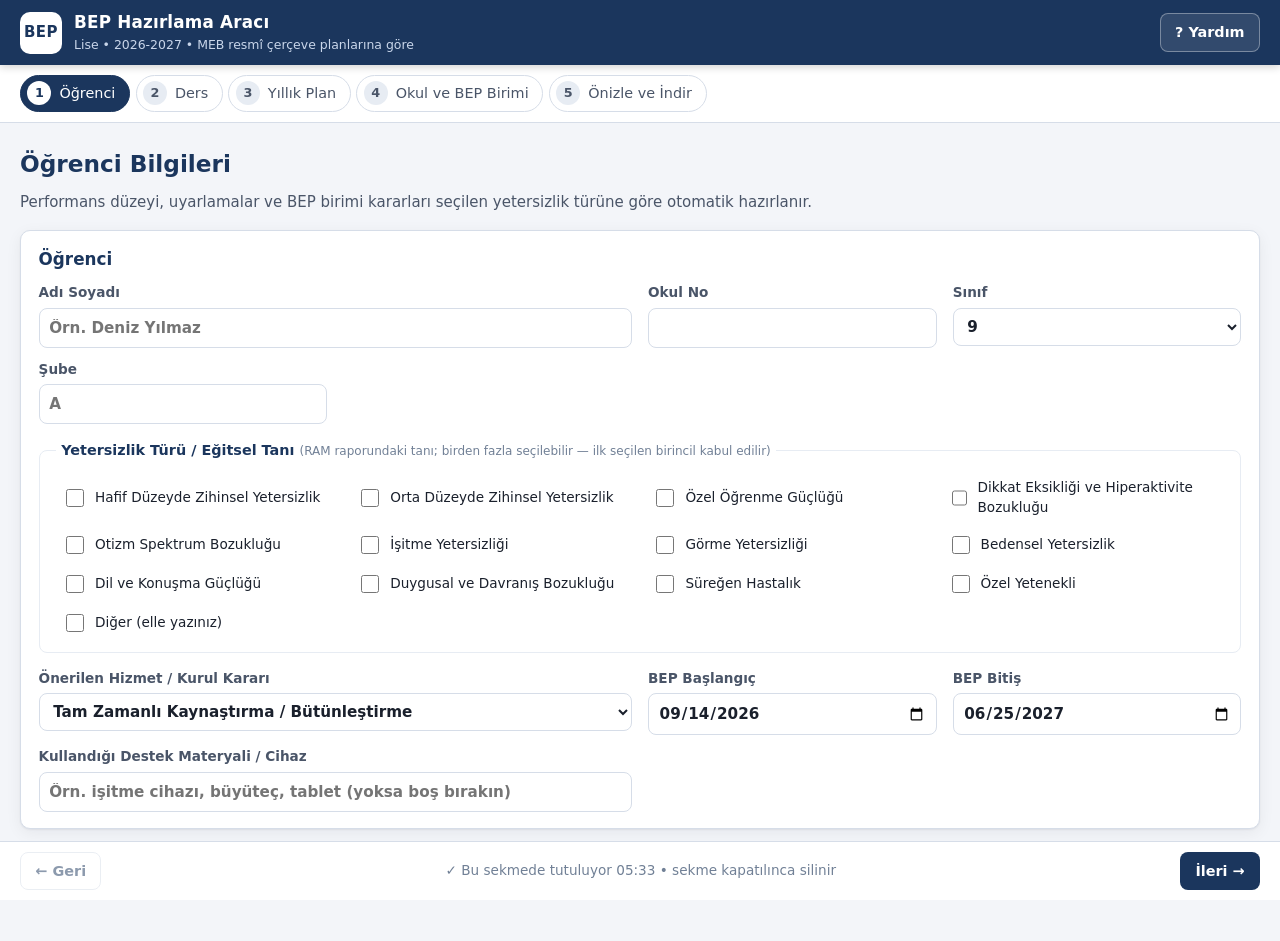
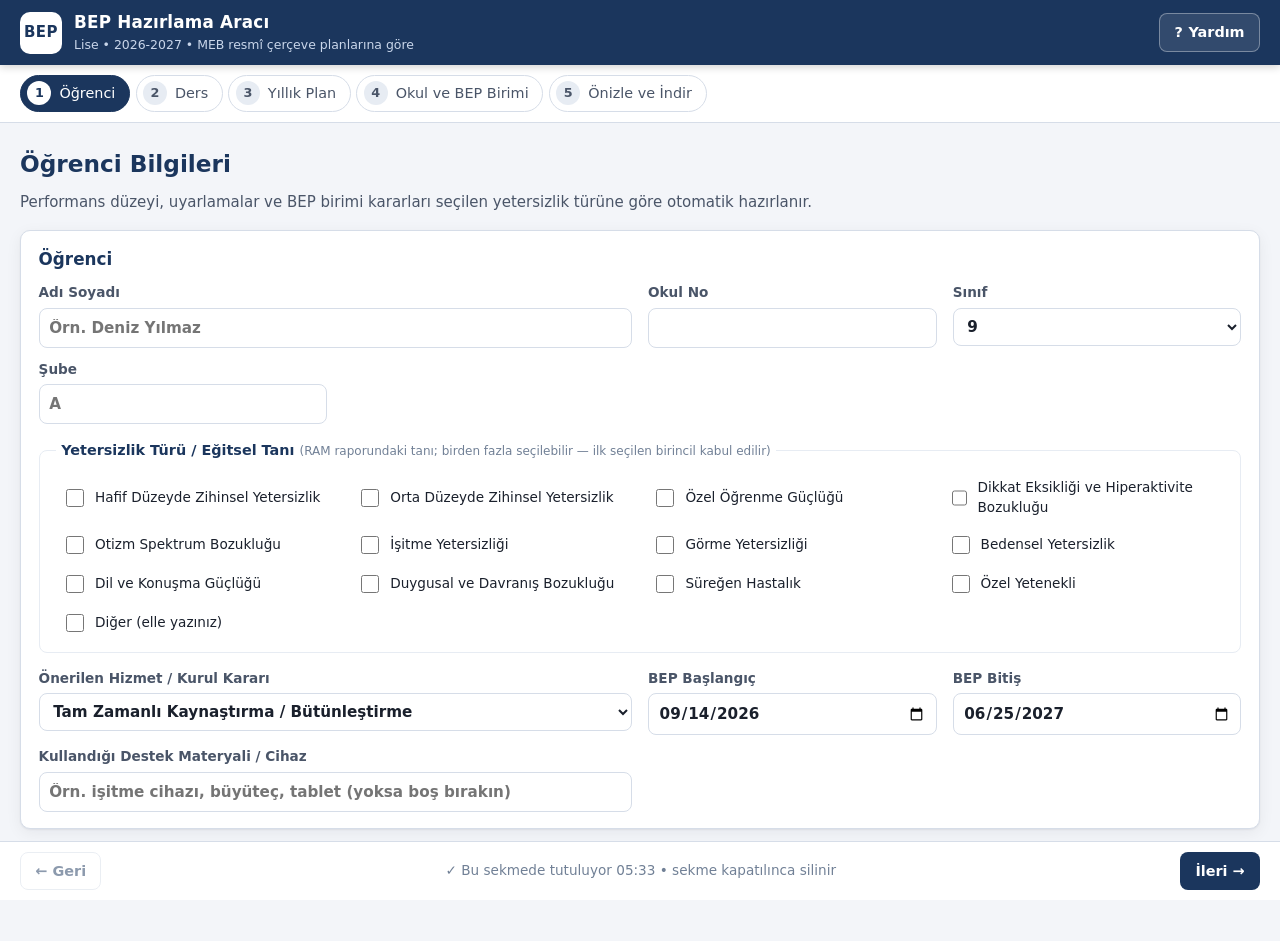
